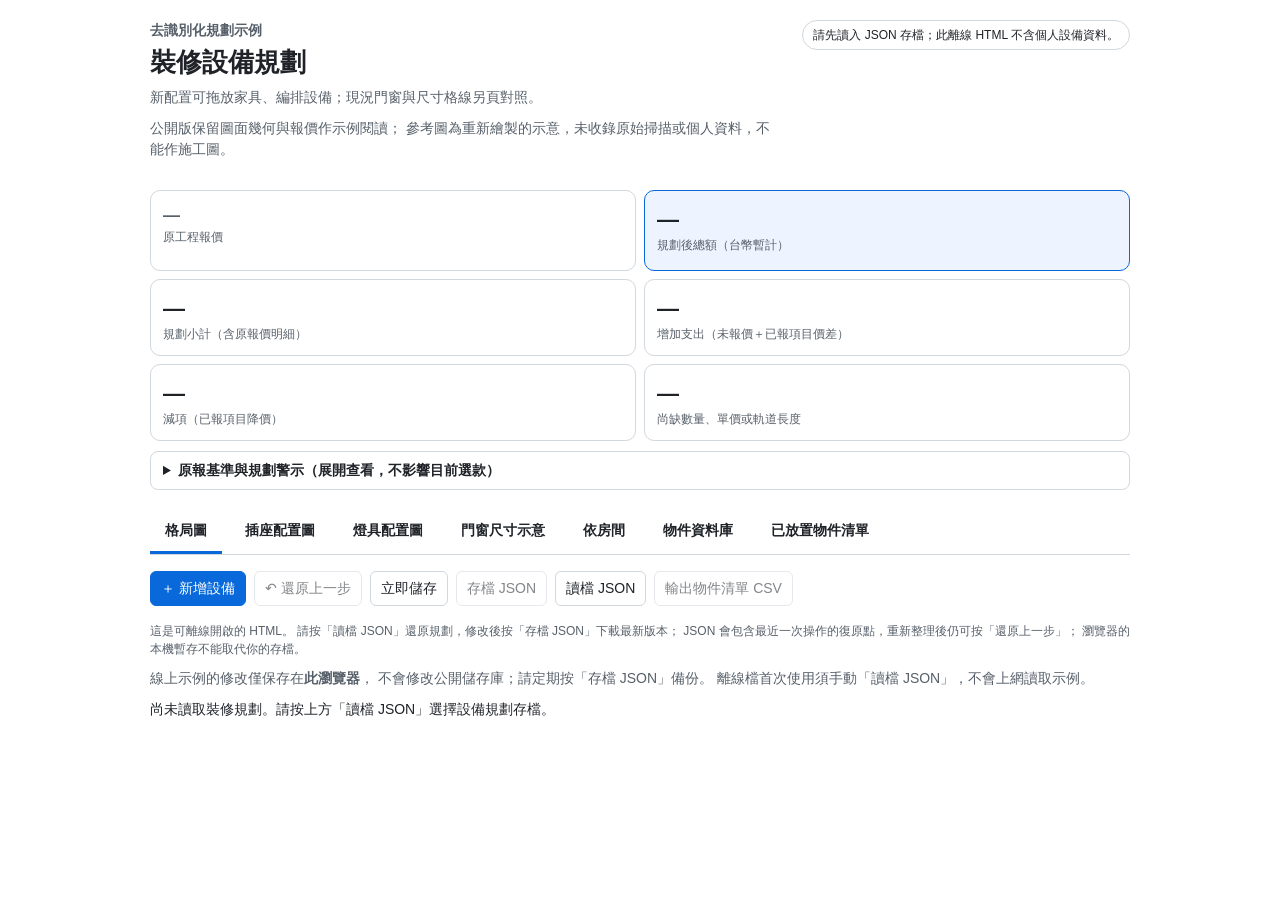
==== portable/裝修設備規劃.html @ b7a585df "Add read-only deidentified outlet and lighting sheets Co-authored-by: Copilot App <223556219+Copilot" ====
<!doctype html>
<html lang="zh-Hant">
<head>
    <meta charset="utf-8">
    <meta name="viewport" content="width=device-width, initial-scale=1">
    <title>裝修設備規劃</title>
    <style>
:root {
    font-family: var(--font-sans, -apple-system, BlinkMacSystemFont, "Segoe UI", sans-serif);
    color: var(--text-color-default, #1f2328);
    background: var(--background-color-default, #fff);
}

* { box-sizing: border-box; }
body { margin: 0; font-size: var(--text-body-medium, 14px); line-height: 1.5; }
button, input, select, textarea { font: inherit; }
button { cursor: pointer; }
button:focus-visible, input:focus-visible, select:focus-visible, textarea:focus-visible, summary:focus-visible {
    outline: 2px solid var(--color-focus-outline, #0969da);
    outline-offset: 2px;
}
.layout { max-width: 1020px; margin: 0 auto; padding: 20px; }
.masthead { display: flex; gap: 20px; align-items: flex-start; justify-content: space-between; }
h1 { font-size: var(--text-title-large, 26px); line-height: 1.25; margin: 0 0 8px; }
h2 { font-size: 18px; margin: 0; }
h3 { font-size: 15px; margin: 0; }
p { margin: 6px 0 10px; }
.eyebrow { font-weight: 600; color: var(--text-color-muted, #57606a); margin: 0 0 5px; }
.muted { color: var(--text-color-muted, #57606a); }
#save-status {
    border: 1px solid var(--border-color-default, #d0d7de);
    border-radius: 999px;
    padding: 5px 10px;
    white-space: nowrap;
    font-size: 12px;
}
#save-status[data-kind="error"] { color: var(--true-color-red, #cf222e); border-color: currentColor; }
#save-status[data-kind="saved"] { color: var(--true-color-blue, #0969da); }
.budget {
    display: grid;
    grid-template-columns: repeat(2, minmax(0, 1fr));
    gap: 8px;
    margin: 20px 0 6px;
}
.budget > div, .room, .device-group, .plan {
    border: 1px solid var(--border-color-default, #d0d7de);
    border-radius: 10px;
    background: var(--background-color-default, #fff);
}
.budget > div { padding: 12px; }
.budget strong { display: block; font-size: 22px; font-variant-numeric: tabular-nums; }
.budget span { display: block; color: var(--text-color-muted, #57606a); font-size: 12px; }
.budget .quote-baseline strong {
    color: var(--text-color-muted, #57606a);
    font-size: clamp(14px, 4vw, 17px);
}
.budget .overall-total {
    border-color: var(--true-color-blue, #0969da);
    background: var(--true-color-blue-muted, #eef4ff);
}
.budget .overall-total strong { font-size: clamp(16px, 5vw, 22px); }
.budget .overall-total small {
    display: block;
    color: var(--text-color-muted, #57606a);
    font-size: 11px;
    line-height: 1.4;
    margin-top: 4px;
    overflow-wrap: anywhere;
}
.quote-note { font-size: 12px; }
.quote-intro {
    margin: 10px 0 14px; padding: 8px 12px;
    border: 1px solid var(--border-color-default, #d0d7de);
    border-radius: 8px;
}
.quote-intro summary { cursor: pointer; font-weight: 600; }
.quote-intro[open] .quote-note { margin-top: 8px; }
.tabs { display: flex; flex-wrap: wrap; gap: 8px; border-bottom: 1px solid var(--border-color-default, #d0d7de); margin-top: 20px; }
.tabs button {
    background: transparent;
    color: inherit;
    border: 0;
    border-bottom: 3px solid transparent;
    padding: 10px 15px;
    font-weight: 600;
}
.tabs button[aria-selected="true"] { border-bottom-color: var(--true-color-blue, #0969da); }
.toolbar { display: flex; gap: 8px; flex-wrap: wrap; margin: 16px 0; }
.toolbar button, .toolbar a, .room button, .equipment button {
    border: 1px solid var(--border-color-default, #d0d7de);
    border-radius: 6px;
    padding: 6px 10px;
    color: var(--text-color-default, #1f2328);
    background: var(--background-color-default, #fff);
}
.toolbar a { display: inline-flex; align-items: center; text-decoration: none; }
.toolbar button:disabled { opacity: .55; cursor: not-allowed; }
.toolbar #undo-last:not(:disabled) {
    border-color: var(--true-color-blue, #0969da);
    color: var(--true-color-blue, #0969da);
}
.toolbar [hidden], #portable-note[hidden] { display: none; }
#portable-note { font-size: 12px; }
.toolbar .primary {
    background: var(--true-color-blue, #0969da);
    border-color: var(--true-color-blue, #0969da);
    color: var(--color-white, #fff);
}
.new-equipment {
    border: 1px solid var(--true-color-blue, #0969da);
    border-radius: 10px;
    background: var(--background-color-default, #fff);
    padding: 16px;
    margin: 10px 0 16px;
}
.new-equipment h2 { margin-bottom: 7px; }
.new-equipment .add-preview, .product-form-panel .add-preview {
    grid-column: 1 / -1;
    padding: 8px;
    border-radius: 6px;
    background: var(--background-color-muted, #f4f7fa);
    font-size: 12px;
}
.new-equipment .add-actions, .product-form-panel .add-actions {
    display: flex;
    gap: 8px;
    margin-top: 14px;
}
.new-equipment .add-actions button, .product-form-panel .add-actions button {
    padding: 7px 12px;
    border: 1px solid var(--border-color-default, #d0d7de);
    border-radius: 6px;
    background: var(--background-color-default, #fff);
    color: var(--text-color-default, #1f2328);
}
.new-equipment .add-actions .primary, .product-form-panel .add-actions .primary {
    border-color: var(--true-color-blue, #0969da);
    background: var(--true-color-blue, #0969da);
    color: var(--color-white, #fff);
}
.new-equipment [data-action="go-product-database"] {
    padding: 0;
    border: 0;
    background: transparent;
    color: var(--true-color-blue, #0969da);
    text-decoration: underline;
}
.product-database {
    border: 1px solid var(--border-color-default, #d0d7de);
    border-radius: 10px;
    padding: 16px;
}
.database-head {
    display: flex;
    flex-wrap: wrap;
    align-items: start;
    gap: 8px;
    margin-bottom: 16px;
}
.database-head > div { flex: 1 1 350px; }
.product-database button {
    border: 1px solid var(--border-color-default, #d0d7de);
    border-radius: 6px;
    padding: 7px 10px;
    background: var(--background-color-default, #fff);
    color: var(--text-color-default, #1f2328);
}
.product-database button[disabled] { cursor: not-allowed; opacity: .55; }
.product-form-panel {
    border: 1px solid var(--true-color-blue, #0969da);
    border-radius: 8px;
    padding: 12px;
    margin: 12px 0;
}
.product-form-panel h3 { margin-bottom: 6px; }
.product-group { border-top: 1px solid var(--border-color-default, #d0d7de); margin-top: 16px; padding-top: 10px; }
.product-group h3 { margin-bottom: 8px; }
.product-card {
    display: grid;
    grid-template-columns: minmax(180px, 1fr) minmax(145px, auto) auto auto;
    align-items: center;
    gap: 8px;
    padding: 10px 0;
    border-top: 1px solid var(--border-color-default, #d0d7de);
}
.product-description { min-width: 0; overflow-wrap: anywhere; }
.product-description small { display: block; color: var(--text-color-muted, #57606a); }
.product-price { font-size: 12px; font-variant-numeric: tabular-nums; }
.product-card .delete-confirmation { grid-column: 1 / -1; }
.item-product-selection {
    padding: 9px;
    margin: 8px 0 12px;
    border: 1px solid var(--border-color-default, #d0d7de);
    border-radius: 7px;
    background: var(--background-color-muted, #f4f7fa);
}
.item-product-selection label { display: flex; flex-direction: column; gap: 4px; }
.item-product-selection select {
    width: 100%;
    padding: 7px;
    border: 1px solid var(--border-color-default, #d0d7de);
    border-radius: 6px;
    color: var(--text-color-default, #1f2328);
    background: var(--background-color-default, #fff);
}
.item-product-selection small { display: block; margin-top: 6px; }
.room, .device-group { margin: 14px 0; padding: 14px; }
.room-height-field {
    display: flex;
    flex-direction: column;
    gap: 4px;
    max-width: 280px;
    margin: 10px 0;
    color: var(--text-color-muted, #57606a);
    font-size: 12px;
}
.room-height-field input {
    padding: 7px 8px;
    border: 1px solid var(--border-color-default, #d0d7de);
    border-radius: 6px;
    background: var(--background-color-default, #fff);
    color: var(--text-color-default, #1f2328);
}
.room-head, .group-head { display: flex; flex-wrap: wrap; align-items: center; justify-content: space-between; gap: 8px; }
.grouped-device-group {
    border: 1px solid var(--border-color-default, #d0d7de);
    border-radius: 8px;
}
.grouped-device-group > summary { cursor: pointer; list-style: none; }
.grouped-device-group > summary::-webkit-details-marker { display: none; }
.grouped-device-group > summary::before {
    content: "▸";
    color: var(--text-color-muted, #57606a);
}
.grouped-device-group[open] > summary::before { content: "▾"; }
.device-group-title { flex: 1; font-size: 16px; }
.grouped-device-group > p { font-size: 12px; line-height: 1.6; }
.room-actions { display: flex; gap: 6px; flex-wrap: wrap; align-items: center; }
.room-count { font-size: 12px; color: var(--text-color-muted, #57606a); }
.room-nav { display: flex; gap: 6px; overflow-x: auto; padding-bottom: 7px; }
.room-nav a {
    border: 1px solid var(--border-color-default, #d0d7de);
    border-radius: 999px;
    color: inherit;
    text-decoration: none;
    white-space: nowrap;
    padding: 5px 10px;
}
.room-nav a:hover { text-decoration: underline; }
.equipment {
    border-top: 1px solid var(--border-color-default, #d0d7de);
}
.equipment:first-of-type { margin-top: 8px; }
.item-summary {
    display: flex;
    align-items: center;
    justify-content: space-between;
    gap: 8px;
    padding: 10px 0;
    cursor: pointer;
    list-style: none;
}
.item-summary::-webkit-details-marker { display: none; }
.item-summary::before { content: "▸"; color: var(--text-color-muted, #57606a); }
.equipment[open] .item-summary::before { content: "▾"; }
.item-summary > span:first-child { flex: 1; min-width: 0; }
.item-summary strong { font-size: 14px; }
.item-summary small { display: block; color: var(--text-color-muted, #57606a); }
.item-summary .quick-delete {
    flex: none;
    border: 1px solid var(--true-color-red, #cf222e);
    border-radius: 6px;
    padding: 4px 7px;
    background: var(--background-color-default, #fff);
    color: var(--true-color-red, #cf222e);
    font-size: 12px;
    cursor: pointer;
}
.item-summary .quick-delete[data-action="restore-switch"],
.item-summary .quick-delete.quoted-outlet-move {
    border-color: var(--true-color-blue, #0969da);
    color: var(--true-color-blue, #0969da);
}
.quoted-tag { flex: none; font-size: 11px; color: #7051a1; border: 1px solid #bba9d3; border-radius: 5px; padding: 3px 5px; }
.quote-provenance { cursor: help; }
[data-quote-provenance]:focus-visible { outline: 2px solid var(--color-focus-outline, #0969da); outline-offset: 3px; }
.quote-tooltip {
    position: fixed; z-index: 1000; max-width: min(420px, calc(100vw - 16px));
    padding: 10px 12px; border: 1px solid var(--border-color-default, #d0d7de);
    border-radius: 6px; box-shadow: 0 3px 12px #0003; white-space: pre-line;
    font-size: 13px; line-height: 1.6;
    background: var(--background-color-default, #fff); color: var(--text-color-default, #1f2328);
}
.quote-source-details { white-space: pre-line; font-size: 13px; line-height: 1.6; }
.item-amount {
    color: var(--text-color-muted, #57606a);
    font-size: 12px;
    white-space: nowrap;
    font-variant-numeric: tabular-nums;
}
.item-amount.light-assembly-amount { white-space: normal; text-align: right; max-width: 112px; }
.item-editor { padding: 5px 0 13px 15px; }
.fields { display: grid; gap: 9px; grid-template-columns: repeat(6, minmax(0, 1fr)); }
.fields label { display: flex; flex-direction: column; gap: 4px; min-width: 0; color: var(--text-color-muted, #57606a); font-size: 12px; }
.fields label.name { grid-column: span 3; }
.fields label.room-field { grid-column: span 3; }
.fields label.model { grid-column: span 6; }
.fields label.note { grid-column: span 6; }
.fields label.source { grid-column: span 6; }
.fields label.dimension { grid-column: span 3; }
.fields label.door-material, .fields label.door-kind { grid-column: span 3; }
.fields label.light-selection { grid-column: span 6; }
.fields label.switch-type { grid-column: span 3; }
.fields label.quantity, .fields label.unit { grid-column: span 1; }
.fields label.price, .fields label.currency-field { grid-column: span 2; }
.fields label.installation-price { grid-column: span 3; }
.fields label.spotlight-count { grid-column: span 2; }
.fields label.spotlight-price { grid-column: span 4; }
.fields label.light-spec-number { grid-column: span 2; }
.fields .downlight-breakdown { grid-column: span 6; }
.fields .light-spec-note {
    grid-column: 1 / -1;
    margin: 2px 0 6px;
    padding: 8px 10px;
    border-left: 3px solid #c99642;
    background: var(--background-color-muted, #f4f7fa);
    color: var(--text-color-default, #1f2328);
    font-size: 12px;
}
.fields input, .fields select, .fields textarea {
    width: 100%;
    padding: 7px 8px;
    color: var(--text-color-default, #1f2328);
    background: var(--background-color-default, #fff);
    border: 1px solid var(--border-color-default, #d0d7de);
    border-radius: 6px;
}
.fields textarea { resize: vertical; min-height: 43px; }
.fields label.installation-price input[readonly] {
    background: var(--background-color-muted, #f4f7fa);
    font-weight: 600;
}
.equipment-foot { display: flex; justify-content: flex-end; margin-top: 9px; }
.equipment-foot button { color: var(--text-color-default, #1f2328); }
.quoted-baseline { padding: 8px; border-radius: 6px; background: var(--background-color-muted, #f4f7fa); font-size: 12px; }
.delete-confirmation {
    display: flex;
    align-items: center;
    flex-wrap: wrap;
    gap: 8px;
    padding: 10px;
    margin: 5px 0 12px;
    border: 1px solid var(--true-color-red, #cf222e);
    border-radius: 7px;
    background: var(--true-color-red-muted, #fff4f2);
}
.delete-confirmation strong { margin-right: auto; }
.delete-confirmation button {
    border: 1px solid var(--border-color-default, #d0d7de);
    border-radius: 6px;
    padding: 5px 9px;
    background: var(--background-color-default, #fff);
    color: var(--text-color-default, #1f2328);
}
.delete-confirmation .confirm-danger {
    background: var(--true-color-red, #cf222e);
    border-color: var(--true-color-red, #cf222e);
    color: var(--color-white, #fff);
}
.delete-confirmation.outlet-move {
    border-color: var(--true-color-blue, #0969da);
    background: var(--background-color-muted, #f4f7fa);
}
.delete-confirmation.outlet-move label,
.delete-confirmation.outlet-move small { flex: 1 1 100%; }
.delete-confirmation.outlet-move select {
    display: block;
    width: 100%;
    max-width: 600px;
    margin-top: 5px;
    padding: 7px;
    border: 1px solid var(--border-color-default, #d0d7de);
    border-radius: 6px;
    background: var(--background-color-default, #fff);
    color: var(--text-color-default, #1f2328);
}
.delete-confirmation.outlet-move small { color: var(--text-color-muted, #57606a); }
.empty { padding: 12px 0; color: var(--text-color-muted, #57606a); }
.plan { padding: 12px; margin: 12px 0 18px; }
.plan summary { cursor: pointer; font-weight: 600; }
.reference-scroll { max-height: 520px; overflow: auto; border: 1px solid var(--border-color-default, #d0d7de); }
.reference-scroll .reference-svg { width: 750px; max-width: none; margin: 0; }
.plan p { font-size: 12px; }
.plan-overview, .plan-detail {
    border: 1px solid var(--border-color-default, #d0d7de);
    border-radius: 12px;
    padding: 14px;
}
.plan-disclaimer, .plan-footnote { font-size: 12px; color: var(--text-color-muted, #57606a); }
.plan-overlap-alert {
    border: 1px solid var(--true-color-red, #cf222e);
    border-radius: 7px;
    padding: 9px;
    color: var(--true-color-red, #cf222e);
    font-size: 12px;
}
.plan-display-actions { display: flex; justify-content: flex-end; flex-wrap: wrap; gap: 8px; }
.plan-display-actions button {
    border: 1px solid var(--border-color-default, #d0d7de);
    background: var(--background-color-default, #fff);
    color: var(--text-color-default, #1f2328);
    border-radius: 7px;
    padding: 7px 10px;
}
.plan-display-actions button[aria-pressed="true"],
.plan-detail-header button[aria-pressed="true"] {
    border-color: var(--true-color-blue, #0969da);
    color: var(--true-color-blue, #0969da);
}
.plan-visibility-controls { display: inline-flex; flex-wrap: wrap; gap: 6px; }
.plan-visibility-controls button { min-height: 38px; white-space: nowrap; }
.plan-visibility-controls button[aria-pressed="true"] {
    background: #e7edf3;
    border-color: #6d7e90;
    color: #30475e;
}
.lighting-controls { display: inline-flex; flex-wrap: wrap; gap: 6px; }
.lighting-plane-choice {
    display: inline-flex;
    align-items: center;
    gap: 6px;
    font-size: 12px;
}
.lighting-plane-choice select {
    width: auto;
    padding: 6px;
    border: 1px solid var(--border-color-default, #d0d7de);
    border-radius: 6px;
    background: var(--background-color-default, #fff);
    color: var(--text-color-default, #1f2328);
}
.room-plan-controls {
    display: flex;
    flex-wrap: wrap;
    gap: 6px;
    margin: 8px 0 12px;
}
.room-plan-controls button {
    min-height: 40px;
    padding: 8px 14px;
    font-weight: 600;
}
.lighting-controls button[aria-pressed="true"] {
    border-color: #ad771c;
    background: #ffedb7;
    color: #553b16;
}
.lighting-legend {
    border: 1px solid #c99642;
    background: #fff7df;
    color: #3f3528;
    border-radius: 8px;
    padding: 9px 12px;
    font-size: 12px;
    line-height: 1.55;
}
.lighting-legend-glow {
    display: inline-block;
    width: 13px;
    height: 13px;
    margin-right: 4px;
    vertical-align: -2px;
    border-radius: 50%;
    background: radial-gradient(circle, #fff5bc, #eebd3e);
}
.lighting-assessment {
    margin: 10px 0;
    padding: 10px 12px;
    border: 1px solid #c99642;
    border-radius: 8px;
    background: var(--background-color-default, #fff);
    font-size: 12px;
    line-height: 1.55;
}
.lighting-assessment h3 { margin: 0 0 6px; font-size: 14px; }
.lighting-assessment p { margin: 6px 0; }
.lighting-room {
    margin-top: 6px;
    padding: 6px;
    border-top: 1px solid var(--border-color-default, #d0d7de);
}
.lighting-room summary { cursor: pointer; font-weight: 600; }
.lighting-room ul { margin: 6px 0; padding-left: 22px; }
.lighting-room li { margin: 5px 0; }
.preview-circuit-key {
    display: inline-block;
    width: 18px;
    border-top: 2px dashed #26bcbf;
    vertical-align: middle;
    margin: 0 3px;
}
.preview-mapping {
    border: 1px solid #9bcbd1;
    border-radius: 8px;
    padding: 9px 12px;
    margin: 8px 0 14px;
    font-size: 12px;
}
.preview-mapping summary { cursor: pointer; font-weight: 600; }
.preview-mapping p { color: var(--text-color-muted, #57606a); }
.preview-mapping ul {
    max-height: 250px;
    overflow: auto;
    list-style: none;
    margin: 8px 0 2px;
    padding: 0;
}
.preview-mapping li {
    display: flex;
    gap: 8px;
    padding: 5px 4px;
    border-top: 1px solid var(--border-color-default, #d0d7de);
}
.preview-mapping li strong { min-width: 130px; }
.preview-mapping li.is-focused { background: #fff0bb; }
.overview-marker[data-preview-item-id] { cursor: pointer; }
.overview-marker[data-preview-item-id]:focus-visible {
    outline: 2px solid #e4ab36;
}
.overview-svg { display: block; width: min(100%, 600px); height: auto; margin: 12px auto; }
.plan-paper, .detail-paper { fill: #f7fafc; stroke: #d5dfe8; stroke-width: 2; }
.plan-source-schematic { opacity: .82; pointer-events: none; }
.reference-svg {
    display: block;
    width: min(100%, 500px);
    height: auto;
    margin: 14px auto;
}
.reference-schematic { pointer-events: none; }
.reference-bay { fill: #e9edf3; stroke: #8091a3; stroke-width: 4; }
.reference-zone { fill: #eff3f6; stroke: #76889c; stroke-width: 3; }
.reference-room-label { fill: #36506b; font-size: 18px; font-weight: 600; }
.reference-passage { fill: none; stroke: #fff; stroke-width: 9; }
.reference-partition { fill: none; stroke: #9873b1; stroke-width: 9; }
.reference-window path { fill: none; stroke: #2489a7; stroke-width: 7; }
.reference-window text, .survey-window text, .survey-door text {
    fill: #265a77;
    font-size: 16px;
    font-weight: 600;
    paint-order: stroke;
    stroke: #fff;
    stroke-width: 4;
}
.reference-door circle { fill: #fff; stroke: #946d5a; stroke-width: 3; }
.reference-door text { fill: #71503d; font-size: 13px; font-weight: 600; }
.with-source .plan-corridor, .with-source .detail-corridor { fill-opacity: .25; }
.overview-svg.with-source .zone-floor { fill-opacity: .2; stroke-opacity: .9; }
.room-svg.with-source .detail-floor { fill-opacity: .2; stroke-opacity: .9; }
.plan-existing-bay {
    fill: #f0f2f5;
    stroke: #718395;
    stroke-width: 8;
    pointer-events: none;
}
.with-source .plan-existing-bay { fill-opacity: .2; }
.plan-corridor, .detail-corridor { fill: #eef2f7; }
.zone-grid, .plan-corridor-grid { opacity: .5; pointer-events: none; }
.corridor-label { fill: #62748a; font-size: 18px; font-weight: 600; pointer-events: none; }
.plan-zone { cursor: pointer; --room-fill: #eaf3fa; }
.plan-zone.tone-bath { --room-fill: #dcf2ed; }
.plan-zone.tone-sleep { --room-fill: #f2e9f6; }
.plan-zone.tone-living { --room-fill: #fff0dc; }
.plan-zone.tone-entry { --room-fill: #f9e6dd; }
.plan-zone.tone-utility { --room-fill: #e9f2dd; }
.plan-zone.tone-work { --room-fill: #e7ecfa; }
.plan-zone.tone-balcony { --room-fill: #e3f4fa; }
.plan-zone.tone-corridor { --room-fill: #eef2f7; }
.plan-zone.tone-exterior { --room-fill: #e8f2f3; }
.plan-zone > .zone-floor {
    fill: var(--room-fill);
    stroke: #46566b;
    stroke-width: 9;
    stroke-linejoin: round;
}
.plan-zone:hover > .zone-floor,
.plan-zone:focus-visible > .zone-floor {
    stroke: #0969da;
    stroke-width: 11;
}
.plan-zone.tone-exterior > .zone-floor,
.plan-zone.tone-exterior:hover > .zone-floor,
.plan-zone.tone-exterior:focus-visible > .zone-floor { stroke: none; }
.plan-zone.tone-corridor > .zone-floor { stroke: none; }
.plan-zone.tone-corridor:hover > .zone-floor,
.plan-zone.tone-corridor:focus-visible > .zone-floor {
    stroke: #0969da;
    stroke-width: 3;
}
.plan-zone > .zone-floor.entry-opening-floor,
.plan-zone:hover > .zone-floor.entry-opening-floor,
.plan-zone:focus-visible > .zone-floor.entry-opening-floor,
.room-svg > .detail-floor.entry-opening-floor { stroke: none; }
.plan-zone > .entry-living-wall,
.room-svg > .entry-living-wall {
    fill: none;
    stroke: #46566b;
    stroke-width: 9;
    stroke-linejoin: round;
    pointer-events: none;
}
.room-svg > .entry-living-wall { stroke: #45566b; }
.plan-zone:hover > .entry-living-wall,
.plan-zone:focus-visible > .entry-living-wall {
    stroke: #0969da;
    stroke-width: 11;
}
.plan-passage { cursor: pointer; }
.plan-passage .passage-hitbox { fill: transparent; stroke: none; }
.plan-passage text, .detail-passage text {
    fill: #4e6571;
    font-size: 16px;
    font-weight: 700;
    paint-order: stroke;
    stroke: #f7fafc;
    stroke-width: 3;
    pointer-events: none;
}
.plan-passage:hover text, .plan-passage:focus-visible text { fill: #0969da; }
.detail-passage text { font-size: 13px; }
.partition-walls { cursor: pointer; }
.partition-walls .partition-wall-core,
.partition-walls .partition-wall-inner { fill: none; pointer-events: none; }
.partition-walls .partition-wall-hit {
    fill: none;
    stroke: transparent;
    stroke-width: 20;
    pointer-events: stroke;
}
.partition-walls.material-double-double .partition-wall-core {
    stroke: #7452a4;
    stroke-width: 5;
}
.partition-walls.material-double-double .partition-wall-inner {
    stroke: #a688c6;
    stroke-width: 3;
}
.partition-walls.material-double-single .partition-wall-core {
    stroke: #367e96;
    stroke-width: 4.5;
}
.partition-walls.material-double-single .partition-wall-inner,
.partition-walls.material-single-single .partition-wall-inner { stroke: none; }
.partition-walls.material-single-single .partition-wall-core {
    stroke: #b27932;
    stroke-width: 3.5;
}
.partition-walls:hover .partition-wall-core,
.partition-walls:focus-visible .partition-wall-core {
    stroke: #0969da;
    stroke-width: 7;
}
.exterior-platform { pointer-events: none; }
.exterior-platform .platform-outline {
    fill: none;
    stroke: #607d89;
    stroke-width: 5;
    stroke-linejoin: round;
}
.exterior-platform .platform-bars { fill: none; stroke: #97b2bc; stroke-width: 2.5; }
.exterior-platform .platform-adjacent {
    fill: #496a76;
    font-size: 16px;
    font-weight: 600;
}
.plan-zone.tone-exterior:hover .platform-outline,
.plan-zone.tone-exterior:focus-visible .platform-outline {
    stroke: #0969da;
    stroke-width: 7;
}
.plan-zone-label { fill: #25334a; font-size: 20px; font-weight: 700; pointer-events: none;
    paint-order: stroke; stroke: #fff; stroke-width: 3; }
.plan-zone-area { fill: #475569; font-size: 16px; pointer-events: none; }
.lighting-preview, .lighting-preview * { pointer-events: none; }
.lighting-preview-dark { fill: #101c31; fill-opacity: .76; }
.lighting-preview-glow { stroke: none; }
.preview-circuits, .preview-circuits * { pointer-events: none; }
.preview-circuit path {
    fill: none;
    stroke: #2bbac4;
    stroke-width: 2.5;
    stroke-dasharray: 7 5;
    stroke-opacity: .85;
    stroke-linecap: round;
}
.preview-circuit circle {
    fill: #61e0df;
    stroke: #152e39;
    stroke-width: 1.1;
}
.preview-circuits.has-focus .preview-circuit:not(.is-focused) { opacity: .18; }
.preview-circuit.is-focused path {
    stroke: #ffefab;
    stroke-width: 3.5;
    stroke-opacity: 1;
}
.preview-circuit.is-focused circle { fill: #ffe492; }
.overview-marker rect { fill: #0969da; stroke: #fff; stroke-width: 1.5; }
.overview-marker.square-label .square-label-plate,
.room-marker.square-label .square-label-plate {
    fill: #456781;
    stroke: #fff;
    stroke-width: 1.8;
}
.overview-marker.square-label.category-switches .square-label-plate,
.room-marker.square-label.category-switches .square-label-plate { fill: #625987; }
.overview-marker.square-label.environment-outdoor .square-label-plate,
.room-marker.square-label.environment-outdoor .square-label-plate { fill: #2c7b83; }
.overview-marker.square-label.category-outlets .square-label-plate,
.room-marker.square-label.category-outlets .square-label-plate { fill: #366e9b; }
.overview-marker.square-label.dedicated-circuit .square-label-plate,
.room-marker.square-label.dedicated-circuit .square-label-plate { fill: #7753a3; }
.dedicated-circuit-links {
    fill: none;
    stroke: #7753a3;
    stroke-width: 2;
    stroke-dasharray: 4 4;
    pointer-events: none;
}
.overview-marker.square-label.category-lights .square-label-plate,
.room-marker.square-label.category-lights .square-label-plate { fill: #946024; }
.overview-marker.square-label .square-label-text,
.room-marker.square-label .square-label-text {
    fill: #fff;
    font-weight: 700;
    pointer-events: none;
}
.overview-marker.square-label .square-label-text { font-size: 11px; }
.room-marker.square-label .square-label-text.long { font-size: 12px; }
.room-marker.square-label .square-label-text.long.compact { font-size: 9px; }
.overview-marker.square-label .square-label-direction,
.room-marker.square-label .square-label-direction {
    stroke: #fff1bc;
    stroke-width: 1.4;
    stroke-linecap: round;
    pointer-events: none;
}
.overview-marker.square-label .square-track-extent,
.room-marker.square-label .square-track-extent {
    fill: none;
    stroke: #596779;
    stroke-width: 4;
    stroke-linecap: round;
    pointer-events: none;
}
.overview-marker.square-label.out-of-bounds .square-label-plate,
.room-marker.square-label.out-of-bounds .square-label-plate {
    stroke: #cf222e;
    stroke-width: 3;
}
.room-marker.square-label.selected .square-label-plate {
    fill: #b5521b;
    stroke-width: 2.5;
}
.overview-marker.pictogram.out-of-bounds .object-icon,
.overview-marker.furniture.out-of-bounds .object-icon {
    filter: drop-shadow(0 0 3px #cf222e);
}
.overview-marker .overview-orientation-mark,
.overview-marker .overview-lamp-notch {
    fill: none;
    stroke: #fff1bc;
    stroke-width: 1.5;
    stroke-linecap: round;
    pointer-events: none;
}
.overview-marker.switch rect { fill: #625987; }
.overview-marker.switch.outdoor rect { fill: #2c7b83; stroke: #e8fbf8; }
.overview-marker.outlet.general .socket-plate {
    fill: #366e9b;
    stroke: #f5fbff;
}
.overview-marker.outlet.out-of-bounds .socket-plate {
    stroke: #cf222e;
    stroke-width: 3;
}
.overview-marker.switch.out-of-bounds rect { stroke: #cf222e; stroke-width: 3; }
.overview-switch-label { fill: #fff; font-size: 15px; font-weight: 700; pointer-events: none; }
.overview-marker.fresh-air rect { fill: #297c85; }
.overview-marker.fresh-air .overview-bathroom-label { font-size: 10px; }
.overview-marker .overview-fan-ring {
    fill: none;
    stroke: #e6f9f9;
    stroke-width: 1;
    pointer-events: none;
}
.overview-marker .overview-fan-hub { fill: #e6f9f9; pointer-events: none; }
.overview-marker.rinse-kit rect { fill: #85652d; }
.overview-marker.towel-rail rect { fill: #825790; }
.overview-marker.grab-bar rect { fill: #86674b; }
.overview-marker.fresh-air.out-of-bounds rect,
.overview-marker.rinse-kit.out-of-bounds rect,
.overview-marker.towel-rail.out-of-bounds rect,
.overview-marker.grab-bar.out-of-bounds rect { stroke: #cf222e; stroke-width: 3; }
.overview-bathroom-label { fill: #fff; font-size: 15px; font-weight: 700; pointer-events: none; }
.overview-marker.towel-rail .overview-bathroom-label,
.overview-marker.grab-bar .overview-bathroom-label { font-size: 12px; }
.overview-marker.downlight .downlight-plate {
    fill: #946024;
    stroke: #fff;
    stroke-width: 2;
}
.overview-marker.downlight.out-of-bounds .downlight-plate { stroke: #cf222e; stroke-width: 3; }
.overview-downlight-label { fill: #fff; font-size: 14px; font-weight: 700; pointer-events: none; }
.overview-marker.ceiling-light .ceiling-light-plate {
    fill: #fff;
    stroke: #946024;
    stroke-width: 2.5;
}
.overview-marker.ceiling-light .ceiling-light-ring { fill: #946024; }
.overview-marker.ceiling-light.out-of-bounds .ceiling-light-plate { stroke: #cf222e; stroke-width: 3; }
.overview-ceiling-light-label { fill: #fff; font-size: 14px; font-weight: 700; pointer-events: none; }
.overview-marker.track-light .track-rail,
.room-marker.track-light .track-rail {
    fill: none;
    stroke: #373d47;
    stroke-width: 7;
    stroke-linecap: round;
}
.overview-marker.track-light .track-lamp,
.room-marker.track-light .track-lamp {
    fill: #252c37;
    stroke: #fff;
    stroke-width: 2;
}
.overview-marker.track-light .track-lamp-core,
.room-marker.track-light .track-lamp-core { fill: #ffe9aa; pointer-events: none; }
.overview-marker.track-light .track-hitbox,
.room-marker.track-light .track-hitbox {
    fill: none;
    stroke: transparent;
    stroke-width: 22;
    pointer-events: stroke;
}
.overview-marker.track-light .track-rail-start,
.room-marker.track-light .track-rail-start {
    fill: #ffe19a;
    stroke: #3e4655;
    stroke-width: 1;
    pointer-events: none;
}
.overview-marker.track-light.out-of-bounds .track-rail,
.room-marker.track-light.out-of-bounds .track-rail { stroke: #cf222e; }
.room-marker.track-light.selected .track-rail { stroke: #b5521b; }
.overview-heater-label { fill: #244f74; font-size: 9px; font-weight: 700; pointer-events: none; }
.overview-appliance-label {
    fill: #37495b;
    font-size: 13px;
    font-weight: 700;
    pointer-events: none;
    paint-order: stroke;
    stroke: #f8fcff;
    stroke-width: 2.5;
}
.overview-marker.television .overview-appliance-label { fill: #35445f; font-size: 16px; }
.overview-marker.air-conditioner rect { fill: #087e8b; }
.overview-marker .overview-ac-grille {
    fill: none;
    stroke: #d7f3f1;
    stroke-width: 1.3;
    pointer-events: none;
}
.plan-outdoor-ac, .detail-outdoor-ac { cursor: pointer; }
.detail-outdoor-ac { cursor: grab; touch-action: none; }
.detail-outdoor-ac:focus { outline: none; }
.detail-outdoor-ac:active { cursor: grabbing; }
.plan-outdoor-ac .outdoor-ac-housing,
.detail-outdoor-ac .outdoor-ac-housing {
    fill: #54677d;
    stroke: #fff;
    stroke-width: 2;
}
.plan-outdoor-ac .outdoor-ac-fan,
.detail-outdoor-ac .outdoor-ac-fan {
    fill: none;
    stroke: #d5e9ee;
    stroke-width: 1.5;
}
.plan-outdoor-ac .outdoor-ac-blades,
.detail-outdoor-ac .outdoor-ac-blades {
    fill: none;
    stroke: #d5e9ee;
    stroke-width: 1.5;
    pointer-events: none;
}
.plan-outdoor-ac .outdoor-ac-orientation-dot,
.detail-outdoor-ac .outdoor-ac-orientation-dot {
    fill: #ffe19a;
    stroke: #273b4c;
    stroke-width: 1;
    pointer-events: none;
}
.plan-outdoor-ac .outdoor-ac-label,
.detail-outdoor-ac .outdoor-ac-label {
    fill: #fff;
    font-size: 15px;
    font-weight: 700;
    pointer-events: none;
}
.detail-outdoor-ac .outdoor-ac-size-label {
    fill: #31495a;
    font-size: 12px;
    font-weight: 700;
    paint-order: stroke;
    stroke: #f7fafc;
    stroke-width: 3;
    pointer-events: none;
}
.plan-outdoor-ac:hover .outdoor-ac-housing,
.plan-outdoor-ac:focus-visible .outdoor-ac-housing,
.detail-outdoor-ac:hover .outdoor-ac-housing,
.detail-outdoor-ac:focus-visible .outdoor-ac-housing {
    stroke: #0969da;
    stroke-width: 3;
}
.detail-outdoor-ac.selected .outdoor-ac-housing { fill: #b5521b; }
.plan-outdoor-ac.access-warning .outdoor-ac-housing,
.detail-outdoor-ac.access-warning .outdoor-ac-housing {
    stroke: #d59b27;
    stroke-width: 3;
}
.plan-outdoor-ac.out-of-bounds .outdoor-ac-housing,
.detail-outdoor-ac.out-of-bounds .outdoor-ac-housing {
    stroke: #cf222e;
    stroke-width: 4;
}
.overview-marker.out-of-bounds > rect {
    stroke: #cf222e;
    stroke-width: 3;
}
.overview-marker .ac-direction { fill: none; stroke: #087e8b; stroke-width: 2; }
.device-dot { color: #0969da; font-size: 16px; vertical-align: middle; }
.plan-door-mark, .detail-door {
    --door-ink: #657586;
    --door-weight: 3.5;
    --door-dash: none;
    --door-edge-weight: 5;
}
.material-solid-wood {
    --door-ink: #82472d;
    --door-weight: 6;
    --door-sample-width: 5px;
}
.material-wood-fiber {
    --door-ink: #bc7b2e;
    --door-weight: 4;
    --door-sample-width: 3px;
}
.material-bathroom {
    --door-ink: #246f91;
    --door-weight: 4.5;
    --door-sample-width: 3.5px;
}
.material-wood-slide {
    --door-ink: #7050a2;
    --door-weight: 5;
    --door-sample-width: 4px;
}
.material-shower-glass {
    --door-ink: #3d98a6;
    --door-weight: 3;
    --door-edge-weight: 6;
    --door-sample-width: 2px;
}
.material-custom {
    --door-ink: #657383;
    --door-weight: 5;
    --door-dash: 8 5;
    --door-sample-width: 4px;
}
.material-unquoted {
    --door-ink: #89949e;
    --door-weight: 3;
    --door-dash: 4 4;
    --door-sample-width: 2px;
}
.plan-door-mark { cursor: pointer; }
.plan-door-mark .door-hitbox { fill: transparent; stroke: none; }
.plan-door-mark .door-overview-label {
    fill: var(--door-ink);
    font-size: 18px;
    font-weight: 700;
    paint-order: stroke;
    stroke: #f7fafc;
    stroke-width: 3;
    stroke-linejoin: round;
    pointer-events: none;
}
.plan-door-mark:hover .door-overview-label,
.plan-door-mark:focus-visible .door-overview-label { fill: #0969da; }
.plan-window-mark { cursor: pointer; }
.plan-window-mark:hover .window-glass, .plan-window-mark:focus-visible .window-glass {
    stroke: #2984aa;
}
.door-legend { font-size: 12px; color: var(--text-color-muted, #57606a); }
.outlet-key {
    display: inline-block;
    background: #366e9b;
    color: #fff;
    border-radius: 3px;
    font-size: 11px;
    font-weight: 700;
    line-height: 16px;
    min-width: 17px;
    text-align: center;
    margin: 0 3px;
}
.circuit-key {
    display: inline-block;
    min-width: 17px;
    line-height: 16px;
    margin: 0 3px;
    border-radius: 3px;
    background: #7753a3;
    color: #fff;
    font-size: 11px;
    font-weight: 700;
    text-align: center;
}
.socket-plan-summary {
    border: 1px solid var(--border-color-default, #d0d7de);
    border-radius: 7px;
    font-size: 12px;
    padding: 9px 12px;
    margin: 9px 0;
}
.socket-plan-summary summary { cursor: pointer; font-weight: 600; }
.socket-room-counts {
    display: flex;
    flex-wrap: wrap;
    gap: 5px 12px;
    padding: 9px 0 3px;
}
.socket-room-counts span { white-space: nowrap; }
.window-key {
    display: inline-block;
    width: 17px;
    border-top: 3px solid #98c4d4;
    vertical-align: middle;
    margin: 0 3px;
}
.wet-dry-key {
    display: inline-block;
    width: 17px;
    border-top: 3px dashed #32829a;
    vertical-align: middle;
    margin: 0 3px;
}
.door-key {
    color: #82472d;
    font-weight: 700;
    margin: 0 3px;
}
.door-key.slide { color: #7050a2; }
.door-key.glass { color: #3d98a6; }
.door-key.passage { color: #4e6571; }
.switch-key {
    display: inline-block;
    color: #fff;
    background: #625987;
    border-radius: 2px;
    font-weight: 700;
    line-height: 1.2;
    padding: 0 2px;
    margin: 0 3px;
}
.switch-key.outdoor { background: #2c7b83; }
.bathroom-key {
    display: inline-block;
    color: #fff;
    border-radius: 3px;
    font-weight: 700;
    line-height: 1.3;
    padding: 0 2px;
    margin: 0 3px;
}
.bathroom-key.fresh-air { background: #297c85; }
.bathroom-key.rinse-kit { background: #85652d; }
.bathroom-key.towel-rail { background: #825790; }
.bathroom-key.grab-bar { background: #86674b; }
.downlight-key {
    display: inline-block;
    color: #fff;
    background: #946024;
    border-radius: 50%;
    font-weight: 700;
    line-height: 1.4;
    text-align: center;
    width: 19px;
    height: 19px;
    margin: 0 3px;
}
.ceiling-light-key {
    display: inline-block;
    color: #946024;
    background: #fff;
    border: 2px solid #946024;
    border-radius: 50%;
    font-weight: 700;
    line-height: 15px;
    text-align: center;
    width: 21px;
    height: 21px;
    margin: 0 3px;
}
.outdoor-ac-key {
    display: inline-block;
    color: #fff;
    background: #54677d;
    border-radius: 3px;
    font-weight: 700;
    padding: 0 3px;
    margin: 0 3px;
}
.track-light-key {
    display: inline-block;
    width: 20px;
    border-top: 5px solid #373d47;
    vertical-align: middle;
    margin: 0 3px;
}
.partition-key {
    display: inline-block;
    width: 17px;
    border-top: 4px solid #7452a4;
    vertical-align: middle;
    margin: 0 3px;
}
.partition-key.material-double-single { border-color: #367e96; }
.partition-key.material-single-single { border-color: #b27932; }
.door-material-legend { display: flex; flex-wrap: wrap; gap: 5px 12px; font-size: 12px; }
.door-material-legend .material-sample { display: inline-flex; align-items: center; gap: 4px; white-space: nowrap; }
.door-material-legend .material-sample::before {
    content: "";
    display: inline-block;
    width: 18px;
    border-top: var(--door-sample-width, 3px) solid var(--door-ink);
}
.door-material-legend .material-sample.material-custom::before,
.door-material-legend .material-sample.material-unquoted::before {
    border-top-style: dashed;
}
.door-material-legend small { width: 100%; color: var(--text-color-muted, #57606a); }
.plan-detail-header, .plan-picker {
    display: flex;
    align-items: flex-end;
    justify-content: space-between;
    flex-wrap: wrap;
    gap: 10px;
    margin: 5px 0 12px;
}
.plan-room-navigation {
    display: flex;
    flex: 1 1 440px;
    align-items: end;
    flex-wrap: wrap;
    gap: 10px;
    padding: 12px;
    border: 1px solid var(--border-color-default, #d0d7de);
    border-radius: 8px;
    background: var(--background-color-muted, #f4f7fa);
}
.plan-detail .plan-room-navigation .back-to-overview {
    min-height: 42px;
    padding: 9px 14px;
    border-color: var(--true-color-blue, #0969da);
    background: var(--true-color-blue, #0969da);
    color: var(--color-white, #fff);
    font-weight: 700;
}
.plan-detail .plan-room-navigation .back-to-overview:hover { filter: brightness(.88); }
.plan-room-navigation .room-switcher {
    flex: 1 1 220px;
    font-weight: 600;
}
.plan-room-navigation .room-switcher strong {
    color: var(--text-color-default, #1f2328);
}
.plan-room-navigation select {
    min-height: 42px;
    font-weight: 600;
}
.plan-detail-header > [data-action="toggle-plan-source"] { align-self: center; }
.plan-detail h2 { margin: 14px 0 5px; }
.room-size-controls { display: grid; grid-template-columns: repeat(2, minmax(0, 1fr)); gap: 8px; margin: 10px 0; }
.room-size-controls label { display: flex; flex-direction: column; gap: 4px; font-size: 12px; color: var(--text-color-muted, #57606a); }
.room-size-controls input { width: 100%; padding: 7px 8px; color: var(--text-color-default, #1f2328); background: var(--background-color-default, #fff); border: 1px solid var(--border-color-default, #d0d7de); border-radius: 6px; }
.room-size-controls small { grid-column: 1 / -1; color: var(--text-color-muted, #57606a); }
.ac-outdoor-controls .outdoor-window-choice { grid-column: 1 / -1; }
.plan-detail-header label, .plan-picker label {
    display: flex;
    flex-direction: column;
    gap: 4px;
    flex: 1;
    min-width: 160px;
}
.plan-detail button, .outside-rooms button {
    border: 1px solid var(--border-color-default, #d0d7de);
    background: var(--background-color-default, #fff);
    color: var(--text-color-default, #1f2328);
    padding: 7px 10px;
    border-radius: 7px;
}
.plan-detail select {
    width: 100%;
    padding: 8px;
    border: 1px solid var(--border-color-default, #d0d7de);
    border-radius: 7px;
    background: var(--background-color-default, #fff);
    color: var(--text-color-default, #1f2328);
}
.room-svg {
    width: 100%;
    height: auto;
    display: block;
    margin: 10px 0;
    cursor: crosshair;
    touch-action: manipulation;
}
.platform-scroll { width: 100%; overflow-x: auto; }
.platform-scroll .room-svg { width: max(100%, 680px); }
.room-svg.drop-target .detail-floor { fill: #eaf8ed; stroke: #3c9b66; }
.detail-floor { fill: #e6f3ef; stroke: #45566b; stroke-width: 9; stroke-linejoin: round; }
.room-svg[data-room-canvas="corridor"] .detail-floor {
    fill: #eef2f7;
    stroke-width: 5;
}
.room-svg[data-room-canvas="ac-platform"] .detail-floor {
    fill: #e8f2f3;
    stroke: none;
}
.room-svg[data-room-canvas="ac-platform"].drop-target .detail-floor { fill: #eaf8ed; }
.detail-grid, .grid-line { pointer-events: none; }
.grid-line { fill: none; stroke: #9dafbd; stroke-width: 1.1; stroke-dasharray: 5 5; }
.wet-dry-divider { pointer-events: none; }
.wet-dry-divider path { fill: none; stroke: #32829a; stroke-width: 3;
    stroke-dasharray: 8 6; }
.overview-svg .wet-dry-divider path { stroke-width: 4; }
.detail-door { pointer-events: none; }
.door-opening { fill: none; stroke: #fff; stroke-width: 14; }
.door-swing, .door-slide, .glass-door-swing, .glass-door-slide {
    fill: none;
    stroke: var(--door-ink);
    stroke-width: var(--door-weight);
    stroke-dasharray: var(--door-dash);
}
.glass-door-edge {
    fill: none;
    stroke: var(--door-ink);
    stroke-width: var(--door-edge-weight);
    stroke-dasharray: var(--door-dash);
}
.door-width-dimension { pointer-events: none; }
.door-width-dimension path {
    fill: none;
    stroke: #9aaaba;
    stroke-width: 1.5;
    stroke-linecap: round;
    stroke-linejoin: round;
}
.door-width-dimension.unmeasured path { stroke-dasharray: 4 3; }
.door-width-dimension text {
    fill: #687d8d;
    font-size: 13px;
    font-weight: 600;
    paint-order: stroke;
    stroke: #f7fafc;
    stroke-width: 3;
}
.detail-window { pointer-events: none; }
.window-opening { fill: none; stroke: #fff; stroke-width: 12; }
.window-glass { fill: none; stroke: #91bacb; stroke-width: 5; stroke-linecap: round; }
.room-reference { fill: #456b77; font-size: 14px; pointer-events: none; }
.detail-dimensions, .window-width-dimension { pointer-events: none; }
.detail-dimensions path, .window-width-dimension path {
    fill: none;
    stroke: #9aafbd;
    stroke-width: 1.4;
}
.window-width-dimension path { stroke: #91b7c4; }
.detail-dimensions text, .window-width-dimension text {
    fill: #617b8a;
    font-size: 14px;
    font-weight: 600;
    paint-order: stroke;
    stroke: #f7fafc;
    stroke-width: 2.5;
}
.object-dimensions { pointer-events: none; }
.object-dimensions path {
    fill: none;
    stroke: #7b9cad;
    stroke-width: 1.6;
    stroke-linejoin: round;
    stroke-linecap: round;
}
.object-dimensions text {
    fill: #496d82;
    font-size: 14px;
    font-weight: 600;
    paint-order: stroke;
    stroke: #f7fafc;
    stroke-width: 3;
}
.plan-scale, .detail-scale { pointer-events: none; }
.plan-scale path, .detail-scale path { fill: none; stroke: #335776; stroke-width: 2; }
.plan-scale text, .detail-scale text { fill: #335776; font-size: 17px; font-weight: 700; }
.fixed-balcony-sink { pointer-events: none; }
.fixed-balcony-sink .sink-base { fill: #a8bdc1; stroke: #3d6972; stroke-width: 1.5; }
.fixed-balcony-sink .sink-bowl { fill: #f8fcfc; stroke: #438590; stroke-width: 1.5; }
.fixed-balcony-sink .sink-drain { fill: #438590; }
.fixed-balcony-sink text { fill: #234a53; font-size: 14px; font-weight: 700; }
.balcony-demolition { pointer-events: none; }
.balcony-demolition rect { fill: none; stroke: #b42318; stroke-width: 1.5; stroke-dasharray: 4 3; }
.balcony-demolition text {
    fill: #b42318; font-size: 8px; paint-order: stroke; stroke: #fff; stroke-width: 2px;
}
.conditional-floor-dryer rect { fill: #fff1e5; stroke: #b42318; stroke-width: 1.5; }
.conditional-floor-dryer circle, .conditional-floor-dryer path {
    fill: none; stroke: #b42318;
}
.conditional-outboard-basin > rect {
    fill: none; stroke: #b42318; stroke-width: 1.5; stroke-dasharray: 4 3;
}
.balcony-conditional .object-icon { stroke: #b42318; }
.room-marker { cursor: grab; touch-action: none; }
.room-marker:focus { outline: none; }
.room-marker:active { cursor: grabbing; }
.room-marker rect { fill: #0969da; stroke: #fff; stroke-width: 2; }
.room-marker .unsized-equipment { fill: #eef4fb; stroke: #547da6; stroke-width: 1.5; stroke-dasharray: 3 2; }
.room-marker.wall-heater .wall-heater-leader {
    fill: none;
    stroke: #547da6;
    stroke-width: 1.5;
    pointer-events: none;
}
.room-marker.wall-heater .wall-heater-label {
    fill: #244f74;
    font-size: 13px;
    paint-order: stroke;
    stroke: #f7fafc;
    stroke-width: 2;
}
.room-marker .unsized-mark { fill: #547da6; font-size: 13px; }
.room-marker.unsized > text:not(.unsized-mark) { fill: #244f74; }
.room-marker.air-conditioner rect { fill: #087e8b; }
.room-marker.switch .switch-plate { fill: #625987; stroke: #fff; stroke-width: 1.5; }
.room-marker.switch.outdoor .switch-plate {
    fill: #2c7b83;
    stroke: #e8fbf8;
}
.room-marker.outlet.general .socket-plate {
    fill: #366e9b;
    stroke: #fff;
    stroke-width: 1.5;
}
.room-marker.outlet.selected .socket-plate { stroke: #b5521b; stroke-width: 2.5; }
.room-marker.outlet.out-of-bounds .socket-plate,
.room-marker.outlet.selected.out-of-bounds .socket-plate {
    stroke: #cf222e;
    stroke-width: 3;
}
.overview-marker.outlet .socket-holes,
.room-marker.outlet .socket-holes,
.overview-marker.outlet .socket-orientation,
.room-marker.outlet .socket-orientation {
    fill: none;
    stroke: #f8fbff;
    stroke-width: 1.4;
    stroke-linecap: round;
    pointer-events: none;
}
.overview-marker.outlet .socket-ground,
.room-marker.outlet .socket-ground { fill: #f8fbff; pointer-events: none; }
.room-marker .switch-rocker,
.room-marker .rinse-kit-direction,
.room-marker .lamp-direction-notch,
.room-marker .equipment-direction-mark {
    fill: none;
    stroke: #fff0be;
    stroke-width: 1.7;
    stroke-linecap: round;
    pointer-events: none;
}
.room-marker.fresh-air .fresh-air-plate { fill: #297c85; stroke: #fff; stroke-width: 2; }
.room-marker.fresh-air .fresh-air-flow {
    fill: none;
    stroke: #fff;
    stroke-width: 1.6;
    stroke-linecap: round;
    stroke-linejoin: round;
    pointer-events: none;
}
.room-marker.fresh-air .fresh-air-label { font-size: 13px; }
.room-marker.fresh-air.selected .fresh-air-plate { fill: #b5521b; stroke-width: 2.5; }
.room-marker.fresh-air.out-of-bounds .fresh-air-plate { stroke: #cf222e; stroke-width: 3; }
.room-marker.rinse-kit .rinse-kit-plate { fill: #85652d; stroke: #fff; stroke-width: 2; }
.room-marker.rinse-kit .rinse-kit-label { font-size: 14px; }
.room-marker.rinse-kit.selected .rinse-kit-plate { fill: #b5521b; stroke-width: 2.5; }
.room-marker.rinse-kit.out-of-bounds .rinse-kit-plate { stroke: #cf222e; stroke-width: 3; }
.room-marker.towel-rail .towel-rail-plate { fill: #825790; stroke: #fff; stroke-width: 2; }
.room-marker.grab-bar .grab-bar-plate { fill: #86674b; stroke: #fff; stroke-width: 2; }
.room-marker .wall-accessory-bars {
    fill: none;
    stroke: #fff;
    stroke-width: 1;
    pointer-events: none;
}
.room-marker .wall-accessory-label { font-size: 12px; }
.room-marker.towel-rail .wall-accessory-label { font-size: 11px; }
.room-marker.towel-rail.selected .towel-rail-plate,
.room-marker.grab-bar.selected .grab-bar-plate { fill: #b5521b; stroke-width: 2.5; }
.room-marker.towel-rail.out-of-bounds .towel-rail-plate,
.room-marker.grab-bar.out-of-bounds .grab-bar-plate { stroke: #cf222e; stroke-width: 3; }
.room-marker.switch.selected .switch-plate { fill: #b5521b; stroke-width: 2.5; }
.room-marker.switch.out-of-bounds .switch-plate { stroke: #cf222e; stroke-width: 3; }
.room-marker.downlight .downlight-plate { fill: #946024; stroke: #fff; stroke-width: 2; }
.room-marker.downlight.selected .downlight-plate { fill: #b5521b; stroke-width: 2.5; }
.room-marker.downlight.out-of-bounds .downlight-plate { stroke: #cf222e; stroke-width: 3; }
.room-marker.downlight .downlight-label { font-size: 14px; }
.room-marker.ceiling-light .ceiling-light-plate { fill: #fff; stroke: #946024; stroke-width: 2.5; }
.room-marker.ceiling-light .ceiling-light-ring { fill: #946024; }
.room-marker.ceiling-light.selected .ceiling-light-ring { fill: #b5521b; }
.room-marker.ceiling-light.out-of-bounds .ceiling-light-plate { stroke: #cf222e; stroke-width: 3; }
.room-marker.ceiling-light .ceiling-light-label { font-size: 14px; }
.room-marker.selected rect:not([class^="icon-"]) {
    fill: #b5521b;
    stroke: #fff;
    stroke-width: 2.5;
}
.room-marker text { fill: #fff; font-size: 16px; font-weight: 700; pointer-events: none; }
.room-marker .ac-outlet { fill: none; stroke: #fff; stroke-width: 1.5; stroke-linecap: round; }
.room-marker .ac-direction { fill: none; stroke: #087e8b; stroke-width: 2; stroke-linecap: round; stroke-linejoin: round; }
.room-marker.selected .ac-direction { stroke: #b5521b; }
.room-marker.furniture { cursor: grab; touch-action: none; }
.room-marker.furniture:active { cursor: grabbing; }
.room-marker.out-of-bounds rect { stroke: #cf222e; stroke-width: 3; }
.room-marker rect.object-hitbox,
.room-marker.selected rect.object-hitbox,
.room-marker.out-of-bounds rect.object-hitbox {
    fill: transparent;
    stroke: none;
    pointer-events: all;
}
.room-marker.pictogram.selected .object-icon,
.room-marker.furniture.selected .object-icon {
    filter: drop-shadow(0 0 2px #b5521b);
}
.room-marker.pictogram.out-of-bounds .object-icon,
.room-marker.furniture.out-of-bounds .object-icon {
    filter: drop-shadow(0 0 3px #cf222e);
}
.room-marker:focus-visible .object-icon {
    filter: drop-shadow(0 0 3px var(--color-focus-outline, #0969da));
}
.room-marker:focus-visible .socket-plate,
.room-marker:focus-visible .switch-plate,
.room-marker:focus-visible .square-label-plate,
.room-marker:focus-visible .downlight-plate,
.room-marker:focus-visible .ceiling-light-plate,
.room-marker:focus-visible .fresh-air-plate,
.room-marker:focus-visible .unsized-equipment,
.room-marker:focus-visible .ac-body rect {
    stroke: var(--color-focus-outline, #0969da);
    stroke-width: 3;
}
.room-marker.furniture .furniture-decoration { fill: #fff3e1; stroke: #bd9162; stroke-width: 1; }
.room-marker.furniture .furniture-line { fill: none; stroke: #b68a58; stroke-width: 2; }
.room-marker.furniture .appliance-window { fill: #f8f6f2; stroke: #a97543; stroke-width: 1.5; }
.room-marker.furniture .appliance-controls { fill: none; stroke: #a97543; stroke-width: 1.5; }
.room-marker.furniture .fridge-door-line { fill: none; stroke: #60717c; stroke-width: 1.5; }
.room-marker.furniture .television-screen { fill: #1d293c; stroke: #a7b6ca; stroke-width: 1; }
.room-marker.furniture .furniture-label { fill: #563d27; font-size: 16px; }
.room-marker.furniture.refrigerator .furniture-label,
.room-marker.furniture.television .furniture-label { fill: #35445f; }
.room-marker .appliance-corner-label,
.room-marker .object-inline-label {
    fill: #234453;
    font-size: 13px;
    font-weight: 700;
    pointer-events: none;
    paint-order: stroke;
    stroke: #f8fcff;
    stroke-width: 2.5;
}
.room-marker .object-inline-label { font-size: 15px; }
.object-icon { pointer-events: none; }
.diagram-point { pointer-events: none; }
.diagram-point .icon-diagram { stroke: #fff; stroke-width: .6; }
.diagram-general .icon-diagram { fill: #b52e32; }
.diagram-dedicated .icon-diagram { fill: #20252d; }
.diagram-weak .icon-diagram { fill: #177748; }
.diagram-point .diagram-point-label { fill: #fff; font-weight: 600; stroke: none; }
.diagram-point .diagram-warning-ring { fill: none; stroke: #bf7800; stroke-width: 1; stroke-dasharray: 2 1; }
.ac-planning-warning { font-size: 14px; line-height: 1.6; }
.ac-planning-warning strong { display: block; font-size: 15px; }
.warning-details {
    margin: 8px 0; padding: 8px 12px;
    border: 1px solid var(--border-color-default, #d0d7de); border-radius: 6px;
}
.warning-details > summary { cursor: pointer; font-size: 13px; line-height: 1.5; color: var(--true-color-red, #cf222e); }
.warning-details > summary:focus-visible { outline: 2px solid var(--color-focus-outline, #0969da); outline-offset: 3px; }
.ac-warning-heading { margin: 12px 0 4px; font-size: 15px; }
.urgent-cues { margin: 8px 0; padding-left: 22px; color: var(--true-color-red, #cf222e); font-size: 13px; line-height: 1.5; }
.fixture-overlap { outline: 2px dashed var(--true-color-red, #cf222e); outline-offset: 3px; }
.outlet-diagram-legend { padding: 10px; border: 1px solid #a7b8c4; }
.diagram-key { padding: 2px 5px; color: white; border-radius: 3px; white-space: nowrap; }
.diagram-key.general { background: #b52e32; }
.diagram-key.dedicated { background: #20252d; }
.diagram-key.weak { background: #177748; }
.kitchen-icon .kitchen-outline, .kitchen-reference .kitchen-reference-top {
    fill: #edf2ef; stroke: #546d6e; stroke-width: 1;
}
.kitchen-icon .kitchen-base, .kitchen-reference .kitchen-reference-front {
    fill: #e6d7bd; stroke: #876d49; stroke-width: 1;
}
.kitchen-icon .kitchen-under { fill: none; stroke-dasharray: 3 2; }
.kitchen-overhead { fill: #d6dfe7; stroke: #526e87; stroke-width: 1; }
.kitchen-ring { fill: none; stroke: #435968; stroke-width: 1; }
.kitchen-water { fill: #c5e0e8; stroke: #688f9e; stroke-width: 1; }
.kitchen-icon .kitchen-label {
    fill: #263c45; stroke: none; font-weight: 600;
}
.kitchen-reference { margin-block: 12px; padding: 12px; border: 1px solid #b5c1c8; }
.kitchen-reference svg { display: block; width: 100%; min-width: 760px; margin: auto; background: #fafcfb; }
.kitchen-reference svg[data-kitchen-view="elevations"] { min-width: 860px; }
.kitchen-reference svg text { font-size: 14px; text-anchor: middle; fill: #263c45; }
.kitchen-reference svg .view-heading { font-size: 17px; font-weight: 700; }
.kitchen-reference figure { margin: 16px 0; min-width: 0; }
.kitchen-reference figcaption { font-weight: 700; margin-bottom: 6px; }
.kitchen-projection-scroll { overflow-x: auto; border: 1px solid #b5c1c8; border-radius: 6px; }
.kitchen-projection-scroll:focus-visible, .kitchen-reference > summary:focus-visible { outline: 2px solid var(--color-focus-outline, #0969da); outline-offset: 3px; }
.kitchen-reference > summary { cursor: pointer; }
.kitchen-reference-side { fill: #cdbb9f; stroke: #876d49; }
.kitchen-appliance { fill: #e3e9ee; stroke: #526e87; }
.kitchen-ih-surface { fill: #d2e9e5; stroke: #42685e; }
.kitchen-gas-surface { fill: #f5dfc2; stroke: #a47b44; }
.kitchen-reference .kitchen-layer-under { stroke-dasharray: 6 4; fill-opacity: .5; }
.kitchen-reference .kitchen-layer-above { stroke-dasharray: 2 3; fill-opacity: .5; }
.kitchen-dimension { fill: none; stroke: #526e87; stroke-width: 1; }
.kitchen-adjustable-fill { stroke: #92764d; stroke-width: .7; }
.kitchen-concept-seam { stroke-dasharray: 4 3; }
.kitchen-flex-intent { pointer-events: none; }
.kitchen-flex-intent:focus-visible { outline: 2px solid #0969da; }
.kitchen-fill-label { font-size: 8px; fill: #70532e; stroke: none; }
.unknown-depth-tub rect { fill: #edf5f8; stroke: #93631d; stroke-dasharray: 4 3; }
.unknown-depth-tub text { font-size: 7px; fill: #70501e; stroke: none; }
.kitchen-reference p { font-size: 13px; line-height: 1.6; }
.balcony-reference {
    margin: 12px 0; padding: 12px; border: 1px solid #b5c1c8;
    font-size: 14px; line-height: 1.6;
}
.balcony-reference p { font-size: 14px; }
.balcony-reference figcaption { font-size: 15px; }
.balcony-safety-cue { color: var(--true-color-red, #cf222e); font-weight: 600; }
.balcony-reference-scroll {
    overflow-x: auto; border: 1px solid #b5c1c8; border-radius: 6px;
}
.balcony-reference-scroll:focus-visible, .balcony-safety-details summary:focus-visible {
    outline: 2px solid var(--color-focus-outline, #0969da); outline-offset: 3px;
}
.balcony-reference-svg {
    display: block; width: 100%; min-width: 650px; background: #fafcfb;
}
.balcony-reference-svg text { font-size: 22px; fill: #273b43; font-weight: 700; }
.balcony-reference-svg .balcony-reference-annotation { font-size: 17px; font-weight: 600; }
.balcony-reference-floor { fill: #f1f5f7; stroke: #637d89; stroke-width: 3; }
.balcony-reference-old-sink {
    fill: none; stroke: #b42318; stroke-width: 3; stroke-dasharray: 8 5;
}
.balcony-reference-dryer { fill: #ffe2ce; stroke: #b42318; stroke-width: 3; }
.balcony-reference-washer { fill: #dceef5; stroke: #467889; stroke-width: 3; }
.balcony-reference-platform { fill: #eceef0; stroke: #78838a; stroke-width: 2; stroke-dasharray: 8 5; }
.balcony-reference-basin { fill: #c9e9ef; stroke: #b42318; stroke-width: 3; }
.balcony-reference-slider { fill: none; stroke: #7c878e; stroke-width: 5; }
.balcony-reference-direction { fill: none; stroke: #b42318; stroke-width: 3; }
.balcony-safety-details { margin-top: 8px; }
.balcony-safety-details summary { cursor: pointer; font-weight: 600; }
.kitchen-unconfirmed-flue { fill: none; stroke: #a47722; stroke-dasharray: 3 2; }
.object-icon .icon-sheet,
.object-icon .icon-appliance,
.object-icon .icon-porcelain {
    fill: #eef5f7;
    stroke: #6b8290;
    stroke-width: 1.5;
}
.object-icon .icon-tank,
.object-icon .icon-toilet-shell,
.object-icon .icon-urinal-shell {
    fill: #f6fafb;
    stroke: #688594;
    stroke-width: 1.6;
}
.object-icon .icon-tank { fill: #dce8ed; }
.object-icon .icon-toilet-seat {
    fill: #fff;
    stroke: #7996a4;
    stroke-width: 1.2;
}
.object-icon .icon-toilet-water,
.object-icon .icon-urinal-recess {
    fill: #bce1e9;
    stroke: #69a8b7;
    stroke-width: 1.1;
}
.object-icon .icon-urinal-mount { fill: #d8e4e9; stroke: #688594; stroke-width: 1.3; }
.object-icon .icon-flush-button { fill: #718e9d; stroke: #f6fafb; stroke-width: 1; }
.object-icon .icon-sheet { fill: #e4eff4; }
.object-icon .icon-appliance { fill: #e1e9ec; }
.object-icon .icon-wood,
.object-icon .icon-cabinet { fill: #bd986f; stroke: #8f6745; stroke-width: 1.4; }
.object-icon .icon-cabinet { fill: #e1d0b4; }
.object-icon .icon-drawer { fill: #f4e6cd; stroke: #947959; stroke-width: 1; }
.object-icon .icon-blanket { fill: #7fadc0; stroke: #59879a; stroke-width: 1.2; }
.object-icon .icon-pillow,
.object-icon .icon-plate { fill: #f8fbfa; stroke: #8da4ad; stroke-width: 1; }
.object-icon .icon-cushion { fill: #dfab85; stroke: #a66d4c; stroke-width: 1.3; }
.object-icon .icon-basin,
.object-icon .icon-glass { fill: #b9dbe5; stroke: #5e9baa; stroke-width: 1.2; }
.object-icon .icon-drum { fill: #bbc8d0; stroke: #748897; stroke-width: 2; }
.object-icon .icon-screen { fill: #26394e; stroke: #a6b9c5; stroke-width: 1.3; }
.object-icon .icon-seam,
.object-icon path.icon-hardware,
.object-icon path.icon-water,
.object-icon path.icon-fan {
    fill: none;
    stroke: #5c7581;
    stroke-width: 1.5;
    stroke-linecap: round;
}
.object-icon path.icon-water { stroke: #458fbd; }
.object-icon circle.icon-water { fill: #458fbd; }
.object-icon circle.icon-hardware { fill: #657c88; stroke: none; }
.room-marker.air-conditioner .ac-grille {
    fill: none;
    stroke: #d9f5f4;
    stroke-width: 1.1;
    pointer-events: none;
}
.room-marker.fresh-air .fresh-air-fan { fill: none; stroke: #d6edec; stroke-width: 1.1; }
.room-marker.fresh-air .fresh-air-blades {
    fill: none;
    stroke: #fff;
    stroke-width: 1.2;
    pointer-events: none;
}
.ac-rotate-handle { cursor: pointer; }
.ac-rotate-handle:focus { outline: none; }
.ac-rotate-handle .rotate-hitbox { fill: transparent; stroke: none; }
.ac-rotate-handle .rotate-button { fill: var(--true-color-blue, #0969da); stroke: #fff; stroke-width: 1.5; }
.ac-rotate-handle text { fill: #fff; font-size: 12px; font-weight: 700; pointer-events: none; }
.ac-rotate-handle:hover .rotate-button, .ac-rotate-handle:focus-visible .rotate-button {
    fill: #0550ae;
    stroke-width: 3;
}
.door-choices { border: 1px solid var(--border-color-default, #d0d7de); border-radius: 8px; padding: 10px; margin: 12px 0; }
.door-choices summary { cursor: pointer; font-weight: 600; }
.door-choice { border-top: 1px solid var(--border-color-default, #d0d7de); padding: 10px 0; margin-top: 8px; }
.door-choice strong, .door-choice small { display: block; }
.door-choice small { color: var(--text-color-muted, #57606a); margin: 4px 0 9px; }
.partition-choices {
    border: 1px solid var(--border-color-default, #d0d7de);
    border-radius: 8px;
    padding: 10px;
    margin: 12px 0;
}
.partition-choices h3 { font-size: 14px; margin: 0 0 8px; }
.partition-choices .fields label.partition-material { grid-column: span 6; }
.partition-choices .fields label.partition-area { grid-column: span 2; }
.partition-choices .fields label.partition-price { grid-column: span 4; }
.partition-choices .partition-cost { font-weight: 700; color: var(--text-color-default, #1f2328); }
.partition-choices small { color: var(--text-color-muted, #57606a); }
.corridor-light-choices {
    border: 1px solid var(--border-color-default, #d0d7de);
    border-radius: 8px;
    padding: 10px;
    margin: 12px 0;
}
.corridor-light-choices h3 { font-size: 14px; margin: 0 0 8px; }
.corridor-light-choices .corridor-light-cost {
    font-weight: 700;
    color: var(--text-color-default, #1f2328);
}
.corridor-light-choices small { color: var(--text-color-muted, #57606a); }
.light-choices {
    border: 1px solid var(--border-color-default, #d0d7de);
    border-radius: 8px;
    padding: 10px;
    margin: 12px 0;
}
.light-choices h3 { font-size: 14px; margin: 0 0 8px; }
.light-choices .downlight-breakdown,
.light-choices .light-cost,
.corridor-light-choices .corridor-light-cost {
    font-weight: 700;
    color: var(--text-color-default, #1f2328);
}
.light-choices small { color: var(--text-color-muted, #57606a); }
.track-controls {
    border: 1px dashed var(--border-color-default, #d0d7de);
    border-radius: 7px;
    padding: 8px;
    margin: 8px 0;
    font-size: 12px;
}
.track-controls .fields { grid-template-columns: repeat(2, minmax(0, 1fr)); align-items: end; }
.track-controls .fields label.track-length { grid-column: 1; }
.track-controls .fields span { grid-column: 2; font-weight: 600; color: var(--text-color-default, #1f2328); }
.track-controls small { display: block; margin-top: 6px; color: var(--text-color-muted, #57606a); }
.plan-item-actions { display: flex; gap: 8px; flex-wrap: wrap; margin: 10px 0; }
.plan-item-actions .danger { color: var(--true-color-red, #cf222e); }
.placement-status { font-weight: 600; color: var(--true-color-blue, #0969da); }
.furniture-palette {
    border: 1px solid var(--border-color-default, #d0d7de);
    border-radius: 8px;
    padding: 10px;
    margin: 12px 0;
}
.palette-head {
    display: flex;
    align-items: center;
    justify-content: space-between;
    flex-wrap: wrap;
    gap: 8px 14px;
    margin-bottom: 10px;
}
.palette-head h3 { margin: 0; }
.furniture-templates {
    border: 1px solid var(--border-color-default, #d0d7de);
    border-radius: 8px;
    padding: 10px;
    margin: 8px 0 12px;
}
.furniture-templates summary { cursor: pointer; font-weight: 600; }
.furniture-templates .furniture-options { margin-top: 10px; }
.furniture-templates p { font-size: 12px; margin: 8px 0 0; }
.furniture-options { display: flex; flex-wrap: wrap; gap: 7px; }
.furniture-options button {
    border: 1px solid #bc9065;
    background: #fff1df;
    color: #5d3c21;
    border-radius: 6px;
    padding: 7px 10px;
    cursor: grab;
    user-select: none;
}
.furniture-options button:active { cursor: grabbing; }
.furniture-options button[aria-pressed="true"] { background: #f5cf99; border-color: #a97543; }
.furniture-palette p { font-size: 12px; margin: 8px 0 0; }
.outside-rooms { display: flex; flex-wrap: wrap; gap: 7px; align-items: center; margin: 14px 0; }
.survey-view { border: 1px solid var(--border-color-default, #d0d7de); border-radius: 12px; padding: 12px; }
.survey-toolbar { display: flex; flex-wrap: wrap; gap: 7px; align-items: end; margin: 12px 0; }
.survey-toolbar label { display: flex; flex-direction: column; gap: 4px; }
.survey-toolbar select, .survey-toolbar button {
    padding: 7px 9px;
    border: 1px solid var(--border-color-default, #d0d7de);
    border-radius: 6px;
    background: var(--background-color-default, #fff);
    color: var(--text-color-default, #1f2328);
}
.survey-toolbar button[aria-pressed="true"] { border-color: var(--true-color-blue, #0969da); color: var(--true-color-blue, #0969da); }
.survey-scroll { overflow: auto; max-height: min(72vh, 800px); border: 1px solid var(--border-color-default, #d0d7de); }
.survey-svg { display: block; height: auto; margin: 0 auto; }
.survey-paper { fill: #fff; }
.survey-grid-line { fill: none; stroke: #2780b1; stroke-width: 1; opacity: .28; }
.survey-window circle { fill: none; stroke: #1485b9; stroke-width: 3; opacity: .85; }
.survey-window-span { fill: none; stroke: #65b9d6; stroke-width: 6; opacity: .65; }
.survey-door rect { fill: #fff1df; fill-opacity: .55; stroke: #c36b26; stroke-width: 3; }
.survey-door text { fill: #a25521; }
.survey-exterior-rail path {
    fill: none;
    stroke: #7463a7;
    stroke-width: 8;
    stroke-dasharray: 13 8;
    pointer-events: none;
}
.survey-scale rect { fill: #fff; opacity: .9; }
.survey-scale path { fill: none; stroke: #265a77; stroke-width: 3; }
.survey-scale text { fill: #265a77; font-size: 18px; font-weight: 700; }
.survey-note { font-size: 12px; }

@media (max-width: 600px) {
    .layout { padding: 14px; }
    .masthead { flex-direction: column; gap: 8px; }
    .budget strong { font-size: 17px; }
    .budget > div { padding: 9px; }
    .fields label.name, .fields label.room-field, .fields label.model { grid-column: span 6; }
    .fields label.quantity, .fields label.unit, .fields label.price { grid-column: span 2; }
    .plan-room-navigation .back-to-overview,
    .plan-room-navigation .room-switcher { flex: 1 1 100%; }
    .plan-overview, .plan-detail { padding: 10px; }
    .product-card { grid-template-columns: 1fr 1fr; }
    .product-description, .product-price { grid-column: 1 / -1; }
}
.electrical-sheet {
    min-width: 0; padding: 16px; border: 1px solid #cbd2d9;
    border-radius: 12px; background: #fff; color: #24313d;
}
.electrical-sheet p, .electrical-sheet li,
.electrical-sheet summary, .sheet-legend {
    font-size: 14px; line-height: 1.65; overflow-wrap: anywhere;
}
.sheet-legend {
    display: flex; flex-wrap: wrap; gap: 8px 20px;
    padding: 12px; background: #f1f4f6;
}
.sheet-caution, .sheet-warnings { color: #a12424; font-weight: 600; }
.sheet-warnings, .sheet-schedule { margin: 12px 0; }
.sheet-schedule li { margin: 12px 0; }
.sheet-scroll {
    overflow: auto; max-height: 80vh; border: 1px solid #bbc5cc;
    background: #fafafa;
}
.sheet-scroll .overview-svg {
    display: block; width: 1000px; max-width: none; height: auto;
}
.sheet-scroll .zone-floor { fill: #f4f5f6; stroke: #9aa3ac; }
.sheet-scroll .plan-zone { cursor: default; }
.sheet-scroll .zone-grid, .sheet-scroll .plan-scale { display: none; }
.sheet-scroll .plan-zone-label { fill: #687581; font-size: 18px; }
.sheet-scroll .diagram-point-label { display: none; }
.sheet-scroll .diagram-point .icon-diagram {
    fill: currentColor; stroke: currentColor;
}
.sheet-marker { stroke: currentColor; fill: #fff; stroke-width: 2; }
.sheet-marker-label {
    stroke: #fff; stroke-width: 4px; paint-order: stroke;
    fill: currentColor; font-size: 14px; font-weight: 700;
}
.sheet-label-leader { fill: none; stroke: #89949e; stroke-width: 1; }
.sheet-R { color: #af2929; }
.sheet-B { color: #283745; }
.sheet-C { color: #18589a; }
.sheet-ceiling { color: #986100; }
.sheet-recessed { color: #06736b; }
.sheet-track { color: #734198; }
.sheet-switch { color: #18589a; }
.sheet-unassigned { color: #6c6262; }
.sheet-marker:focus { outline: 3px solid #087cca; outline-offset: 4px; }
.sheet-scroll:focus-visible, .electrical-sheet summary:focus-visible,
.tabs button:focus-visible {
    outline: 3px solid #087cca; outline-offset: 3px;
}
@media (max-width: 600px) {
    .electrical-sheet { padding: 10px; }
    .tabs { flex-wrap: wrap; }
}

</style>
</head>
<body>
    <main class="layout">
        <header class="masthead">
            <div>
                <p class="eyebrow">去識別化規劃示例</p>
                <h1>裝修設備規劃</h1>
                <p class="muted">新配置可拖放家具、編排設備；現況門窗與尺寸格線另頁對照。</p>
                <p class="muted">公開版保留圖面幾何與報價作示例閱讀；
                    參考圖為重新繪製的示意，未收錄原始掃描或個人資料，不能作施工圖。</p>
            </div>
            <span id="save-status" role="status" aria-live="polite" data-kind="info">正在載入…</span>
        </header>

        <section class="budget" aria-label="設備與家具預算">
            <div class="quote-baseline">
                <strong id="quote-baseline">—</strong><span>原工程報價</span>
            </div>
            <div class="overall-total">
                <strong id="overall-total">—</strong><span>規劃後總額（台幣暫計）</span>
                <small id="overall-note"></small>
            </div>
            <div><strong id="priced-total">—</strong><span>規劃小計（含原報價明細）</span></div>
            <div><strong id="additional-total">—</strong><span>增加支出（未報價＋已報項目價差）</span></div>
            <div><strong id="reduction-total">—</strong><span>減項（已報項目降價）</span></div>
            <div><strong id="pending-count">—</strong><span>尚缺數量、單價或軌道長度</span></div>
        </section>
        <details class="quote-intro">
            <summary>原報基準與規劃警示（展開查看，不影響目前選款）</summary>
        <p class="muted quote-note"><strong>本段僅解釋歷史原報與示例改案，
            不代表本頁已載入資料；實際選款、數量和金額以目前匯入的 JSON 為準，
            離線版請先讀檔。</strong> 原工程報價 NT$1,959,530 不變，已含門片 9 扇
            NT$114,500、兩浴乾濕分離玻璃 NT$44,000 與防爆膜 NT$6,000，
            臥室2輕隔間 5 坪 × NT$7,000、主浴／工作室滑門軌道
            1.6 米 × NT$1,800；切換選款只試算增減，不重複計原報額度。
            水電原報含開關 15 個 × NT$2,250、崁燈 6 個 × NT$950、
            實體插座 50 個 × NT$1,800、專用迴路 7 條 × NT$4,500、
            弱電 7 條 × NT$3,000；示例電源改案為 51R＋9B＝60 個實體電源、
            9 條配對迴路、另 7 個非電源的 C 埠，相對原報的數量差暫計
            NT$27,000，不額外重計弱電。原報三條冷氣供電標於臥室3外牆側，
            服務機組與其他高負載是否有足夠獨立電路均待電工核定。
            每顆崁燈暫拆燈具 NT$200＋安裝 NT$750 僅供換款試算，非原報材料拆價。
            原報暖風機安裝 2 組 × NT$2,500 只暫借新風機安裝規劃，
            非已核實的新風機施工；衛浴設備安裝 2 套 × NT$8,000
            已含十件標準器具的安裝，另選本體、浴缸改管、感應供電、
            扶手錨固與其他特殊工程不自動涵蓋。
            走廊示例為單支 3m 軌道 NT$340＋4 顆 OSRAM 30W 各 NT$786＋
            暫估安裝 NT$1,200＝NT$4,684；40W 燈頭只是未選候選，
            接頭相容、固定與供電均未核。室內八盞參考 50W 款，
            陽台單獨參考舞光 16W NT$286＋暫估安裝 NT$1,200；
            防潮等級、戶外屋頂與防水線路須核實。
            冷氣示例為主臥、客餐廳兩套 CHIMEI 5.1kW 各 NT$27,980，
            臥室1／2／3及工作室四套 GREE 2.4kW 各 NT$21,032；
            室內外本體合計 NT$140,088，兩種選款均非專業熱負載設計。
            GREE 同型號在商家頁的室內外尺寸標籤互換，室內高度
            29.3／29.6cm 亦不一致，原廠與現場待核。
            臥室2沒有已確認的室外機位或合法管路，
            僅是條件式規劃；另選的窗型款也不會自動取得位置。
            室外機與室內機為一套，只計一次本體，安裝、支架、冷媒管、
            排水、供電和許可費仍待報。
            主、客浴壁掛櫃暫寬 60×深 47cm，主浴原標位保留，
            客浴圖面中心移到 80cm 坐式浴缸水平概念區段右側；
            浴缸本體型號、深度和價格未定，不沿用舊 110cm OVO 的價格，
            圖上相接不代表有施工淨距或已搬移水管；
            鏡櫃仍獨立待選。陽台洗衣機 70.5×68.6cm 仍在右側，
            <strong>瓦斯</strong>烘衣機 73.7×72.1cm 最新條件式暫位在左側原水槽區；
            現況泥作水槽僅擬拆、尚未核價／許可。外推洗衣盆82×48cm
            僅概念尺寸，獨立承重、護欄及合法給排水待核。
            舊存檔可能仍保留鐵窗烘衣機位置，以目前存檔為準；
            門口、固定燃氣、獨立排氣、安裝淨距、防雨與施工費均未核，
            <strong>嚴禁據圖施工</strong>。
            光學規格不全時光圈僅作瓦數相對示意，絕不虛構 lux。
            暫計總額＝原報＋已知台幣追加－減項；
            外幣未換算，未報本體及施工、稅金與可能的工程變更均未計。</p>
        </details>

        <nav class="tabs" role="tablist" aria-label="設備檢視方式">
            <button type="button" data-view="plan" role="tab" aria-selected="true">格局圖</button>
            <button type="button" data-view="outlet-sheet" role="tab" aria-selected="false">插座配置圖</button>
            <button type="button" data-view="lighting-sheet" role="tab" aria-selected="false">燈具配置圖</button>
            <button type="button" data-view="survey" role="tab" aria-selected="false">門窗尺寸示意</button>
            <button type="button" data-view="room" role="tab" aria-selected="false">依房間</button>
            <button type="button" data-view="database" role="tab" aria-selected="false">物件資料庫</button>
            <button type="button" data-view="device" role="tab" aria-selected="false">已放置物件清單</button>
        </nav>
        <div class="toolbar">
            <button type="button" id="add-item" class="primary">＋ 新增設備</button>
            <button type="button" id="undo-last" aria-keyshortcuts="Control+Z"
                disabled>↶ 還原上一步</button>
            <button type="button" id="save-now">立即儲存</button>
            <button type="button" id="save-file" disabled>存檔 JSON</button>
            <button type="button" id="load-file">讀檔 JSON</button>
            <input type="file" id="load-file-input" accept=".json,application/json" hidden
                aria-label="選擇裝修設備規劃 JSON 存檔">
            <button type="button" id="export-items" disabled>輸出物件清單 CSV</button>
            <a id="download-portable" href="/portable.html"
                download="裝修設備規劃-離線版.html">下載離線 HTML</a>
            <button type="button" id="reload" hidden>重新載入</button>
        </div>
        <p id="portable-note" class="muted" hidden>這是可離線開啟的 HTML。
            請按「讀檔 JSON」還原規劃，修改後按「存檔 JSON」下載最新版本；
            JSON 會包含最近一次操作的復原點，重新整理後仍可按「還原上一步」；
            瀏覽器的本機暫存不能取代你的存檔。</p>
        <p class="muted">線上示例的修改僅保存在<strong>此瀏覽器</strong>，
            不會修改公開儲存庫；請定期按「存檔 JSON」備份。
            離線檔首次使用須手動「讀檔 JSON」，不會上網讀取示例。</p>
        <section id="content" role="tabpanel" aria-label="設備清單">
            <p class="muted">正在讀取設備資料…</p></section>
    </main>
    <script id="portable-bundle" type="application/json">{"modules":[{"path":"assets/furniture.js","source":"export const FURNITURE_TEMPLATES = Object.freeze({\n    \"bed-double\": Object.freeze({ name: \"雙人床\", width: 110, height: 76, widthCm: 150, depthCm: 190 }),\n    \"bed-single\": Object.freeze({ name: \"單人床\", width: 82, height: 70, widthCm: 90, depthCm: 190 }),\n    sofa: Object.freeze({ name: \"沙發\", width: 106, height: 54, widthCm: 180, depthCm: 85 }),\n    \"dining-table\": Object.freeze({ name: \"餐桌\", width: 84, height: 62, widthCm: 120, depthCm: 75 }),\n    desk: Object.freeze({ name: \"書桌\", width: 85, height: 48, widthCm: 120, depthCm: 60 }),\n    wardrobe: Object.freeze({ name: \"衣櫃\", width: 100, height: 42, widthCm: 120, depthCm: 60 }),\n    \"tv-cabinet\": Object.freeze({ name: \"電視櫃\", width: 92, height: 35, widthCm: 150, depthCm: 40 }),\n    refrigerator: Object.freeze({ name: \"冰箱\", width: 39, height: 39, widthCm: 70, depthCm: 70 }),\n    television: Object.freeze({ name: \"電視\", width: 66, height: 6, widthCm: 120, depthCm: 10 }),\n    washer: Object.freeze({ name: \"洗衣機\", width: 33, height: 33, widthCm: 60, depthCm: 60 }),\n    dryer: Object.freeze({ name: \"烘衣機\", width: 33, height: 33, widthCm: 60, depthCm: 60 }),\n    \"kitchen-prep\": Object.freeze({ name: \"備餐檯／洗碗機上方檯面\", widthCm: 60, depthCm: 60 }),\n    \"kitchen-sink-base\": Object.freeze({ name: \"水槽櫃\", widthCm: 76, depthCm: 60 }),\n    \"kitchen-cooktop-base\": Object.freeze({ name: \"IH＋瓦斯共用爐檯櫃\", widthCm: 80, depthCm: 60 }),\n    \"kitchen-tower\": Object.freeze({ name: \"短翼末端電器高櫃（訂製／尺寸待丈量）\", widthCm: 40, depthCm: 60 }),\n    \"kitchen-return\": Object.freeze({ name: \"轉角連續備餐平台（訂製／尺寸待丈量）\", widthCm: 40, depthCm: 75 }),\n    \"kitchen-dishwasher\": Object.freeze({ name: \"Bosch 洗碗機（型號待選）\", widthCm: 60, depthCm: 54 }),\n    \"kitchen-sink\": Object.freeze({ name: \"廚房下嵌水槽\", widthCm: 65, depthCm: 42 }),\n    \"kitchen-faucet\": Object.freeze({ name: \"廚房龍頭\", widthCm: 12, depthCm: 10 }),\n    \"kitchen-hood\": Object.freeze({ name: \"隱藏式排油煙機（上方投影）\", widthCm: 80, depthCm: 12 }),\n    \"kitchen-ih\": Object.freeze({ name: \"單口 IH 爐（待選）\", widthCm: 30, depthCm: 38 }),\n    \"kitchen-gas\": Object.freeze({ name: \"單口瓦斯爐（待選）\", widthCm: 30, depthCm: 38 }),\n    \"kitchen-hot-water\": Object.freeze({ name: \"櫃下即熱飲水機（示意）\", widthCm: 20, depthCm: 14 }),\n});\n"},{"path":"assets/laundry-notes.js","source":"export const BALCONY_SWAP_TAG = \"[balcony-swap:1]\";\nexport const BALCONY_SINK_ID = \"balcony-outboard-sink\";\nexport const BALCONY_FLOOR_DRYER_WARNING =\n    \"陽台左側原混凝土樓板僅條件式暫位；現況泥作水槽擬拆，須核價與許可，尚未拆除。\" +\n    \"Whirlpool 8TWGD5050PW 為瓦斯機，寬73.7×深72.1×高102.9cm、56kg；\" +\n    \"約81cm僅為圖示毛深，未轉向深72.1cm已只餘不足9cm，\" +\n    \"轉向後機寬73.7cm占短邊，尚未扣管線、排氣、維修與拉門淨距，可能阻擋逃生。\" +\n    \"R33 原始插座標位靠舊水槽，可能與機身圖示重疊；不自動移位或視為烘衣機專線。\" +\n    \"必須由合格人員確認固定燃氣路徑（不可用軟管跨門）、獨立室外排氣、\" +\n    \"右牆熱水器安全間距、防雨、防水供電、漏電保護、荷重振動與許可。\" +\n    \"移離外推鐵窗不等於可安裝；非可施工配置，不得據圖施工。\";\nexport const BALCONY_BASIN_WARNING =\n    \"外推區掛牆洗衣盆82×48cm僅概念尺寸，型號、實重與盛水荷重未知；\" +\n    \"需由專業人員設計可錨固於可靠混凝土結構的獨立支撐，不能以原鐵窗作承重依據。\" +\n    \"外推實際淨深、合法給排水／污水接管、護欄使用口、防墜及從原樓板使用的動線未核；\" +\n    \"缺乏安全支撐、淨空或合法許可即不能採用。盆體、支撐、拆除、改管與安裝均待報價，非可施工配置。\";\n\nexport function isConditionalFloorDryer(item) {\n    return item?.id === \"balcony-dryer\" && item.roomId === \"balcony\" &&\n        item.kind === \"furniture\" && item.furnitureType === \"dryer\" &&\n        item.note?.includes(BALCONY_SWAP_TAG) === true;\n}\n\nexport function isConditionalOutboardSink(item) {\n    return item?.id === BALCONY_SINK_ID && item.roomId === \"ac-platform\" &&\n        item.note?.includes(BALCONY_SWAP_TAG) === true;\n}\n\nexport function laundryDimensions(item) {\n    const width = item?.widthCm ?? 60;\n    const depth = item?.depthCm ?? 60;\n    return `${width}×${depth}cm${item?.productId ? \"商品占地（未含安裝淨距）\" : \"占地暫估\"}`;\n}\n\nexport function conditionalGasDryerWarning(item) {\n    if (!/8TWGD5050PW/i.test(item?.brandModel ?? \"\")) return \"\";\n    if (item.roomId === \"balcony\") return BALCONY_FLOOR_DRYER_WARNING;\n    if (item.roomId !== \"ac-platform\") {\n        return \"瓦斯烘衣機的新位置未經專業核可；固定燃氣、獨立排氣、門口淨距與防火待現勘，非可施工配置。\";\n    }\n    return \"Whirlpool 8TWGD5050PW 瓦斯烘衣機僅條件式選款，非可施工配置。\" +\n        \"商品寬73.7×深72.1×高102.9cm；外推鐵窗約78cm為圖示毛深，\" +\n        \"即使按72.1cm深度也僅剩約5.9cm（不足6cm），尚未扣框架、排氣及維修空間。\" +\n        \"瓦斯供應、排氣、防雨、荷重／振動、防火及合法許可均未核；未確認安全接管或安裝核可，\" +\n        \"必須由合格專業人員現勘，不得依此圖自行施工。\";\n}\n\nexport function laundryMarkerNote(item) {\n    if (isConditionalOutboardSink(item)) return BALCONY_BASIN_WARNING;\n    if (![\"washer\", \"dryer\"].includes(item?.furnitureType)) return \"\";\n    return `${laundryDimensions(item)}；${conditionalGasDryerWarning(item) ||\n        \"供電、給排水或排氣、承重與安裝待現場確認。\"}`;\n}\n"},{"path":"assets/house-geometry.js","source":"import { isConditionalFloorDryer } from \"./laundry-notes.js\";\n\n// One SVG unit follows the source plan's 1:60 scale at 144 pixels per inch.\nexport const PLAN_PIXELS_PER_CM = 2 * 72 / (2.54 * 60);\nexport const HOUSE_SIZE = Object.freeze({ width: 945, height: 1980 });\nexport const BALCONY_SINK = Object.freeze({ x: 582, y: 1757, width: 66, height: 62 });\nexport const EXTERIOR_PLATFORM = Object.freeze({\n    x: 259.68, y: 1838.32, width: 557.04, height: 73.8,\n});\n\nfunction zone(id, coordinates, labelX, labelY, tone) {\n    const points = Object.freeze(coordinates.map(([x, y]) => Object.freeze({ x, y })));\n    const xs = points.map((point) => point.x);\n    const ys = points.map((point) => point.y);\n    const x = Math.min(...xs);\n    const y = Math.min(...ys);\n    return Object.freeze({\n        id, x, y, width: Math.max(...xs) - x, height: Math.max(...ys) - y,\n        path: `M${points.map((point) => `${point.x} ${point.y}`).join(\" L\")} Z`,\n        points, labelX, labelY, tone,\n    });\n}\n\nexport function rectangularZone(id, x, y, width, height) {\n    return zone(id, [[x, y], [x + width, y], [x + width, y + height], [x, y + height]],\n        x + width / 2, y + height / 2, \"utility\");\n}\n\nfunction cubic(a, b, c, d) {\n    return Array.from({ length: 33 }, (_, index) => {\n        const t = index / 32;\n        const u = 1 - t;\n        return [0, 1].map((axis) => Math.round(100 * (\n            u ** 3 * a[axis] + 3 * u ** 2 * t * b[axis] +\n            3 * u * t ** 2 * c[axis] + t ** 3 * d[axis]\n        )) / 100);\n    });\n}\n\nconst masterArc = cubic(\n    [580.49, 38.82], [666.29, 14.62], [756.85, 57.06], [793.14, 138.49]\n);\n\n// Coordinates are inner wall faces from PDF page 1 after rotation: (1273 - pdfY, pdfX - 122).\nexport const HOUSE_ZONES = Object.freeze([\n    zone(\"living-dining\", [\n        [352, 192], [569, 192], [569, 1045], [200, 1045],\n        [200, 730], [291, 730], [291, 651], [231, 651],\n        [231, 253], [321, 253], [321, 210], [352, 210],\n    ], 391, 590, \"living\"),\n    zone(\"entry\", [[31, 902], [200, 902], [200, 1050], [31, 1050]],\n        116, 981, \"entry\"),\n    rectangularZone(\"corridor\", 468, 1045, 101, 474),\n    zone(\"master\", [\n        ...masterArc, [793, 192], [824, 192], [824, 211], [855, 211],\n        [855, 655], [827, 655], [827, 717], [580, 717],\n    ], 705, 395, \"sleep\"),\n    rectangularZone(\"bath-main\", 580, 728, 273, 156),\n    zone(\"bedroom-1\", [\n        [580, 904], [853, 904], [853, 1213], [826, 1213], [826, 1238], [580, 1238],\n    ], 711, 1100, \"sleep\"),\n    zone(\"kitchen\", [\n        [580, 1251], [826, 1251], [826, 1284], [853, 1284], [853, 1407], [580, 1407],\n    ], 715, 1350, \"utility\"),\n    zone(\"studio\", [\n        [580, 1417], [854, 1417], [854, 1679], [800, 1679], [800, 1737], [580, 1737],\n    ], 715, 1570, \"work\"),\n    rectangularZone(\"balcony\", 580, 1749, 274, 76),\n    rectangularZone(\"ac-platform\", EXTERIOR_PLATFORM.x, EXTERIOR_PLATFORM.y,\n        EXTERIOR_PLATFORM.width, EXTERIOR_PLATFORM.height),\n    rectangularZone(\"bedroom-2\", 260, 1045, 208, 291),\n    rectangularZone(\"bath-guest\", 263, 1352, 194, 156),\n    rectangularZone(\"bedroom-3\", 260, 1519, 309, 306),\n].map((entry) => {\n    const labels = {\n        \"bath-main\": [721, 810, \"bath\"],\n        balcony: [676, 1790, \"balcony\"],\n        \"ac-platform\": [535, 1882, \"exterior\"],\n        \"bedroom-2\": [361, 1180, \"sleep\"],\n        corridor: [518, 1282, \"corridor\"],\n        \"bath-guest\": [359, 1430, \"bath\"],\n        \"bedroom-3\": [412, 1660, \"sleep\"],\n    };\n    const label = labels[entry.id];\n    return label ? Object.freeze({\n        ...entry, labelX: label[0], labelY: label[1], tone: label[2],\n    }) : entry;\n}));\n\nexport const HOUSE_ZONE_BY_ID = new Map(HOUSE_ZONES.map((entry) => [entry.id, entry]));\nexport const ENTRY_LIVING_PASSAGE = Object.freeze({\n    x: 200, yStart: 915, yEnd: 1020,\n    label: \"現況圖玄關－客餐廳木作拱門；開口位置依圖示意，淨寬與高度待現場核對\",\n});\nexport const ROOM_DRAWING_DIMENSIONS = Object.freeze({\n    \"bath-main\": Object.freeze({ widthCm: 289, depthCm: 165, kind: \"inner\", source: \"現況圖牆內緣\" }),\n    \"bath-guest\": Object.freeze({ widthCm: 205, depthCm: 165, kind: \"inner\", source: \"現況圖牆內緣\" }),\n    master: Object.freeze({ widthCm: 291, depthCm: 725, kind: \"bounds\", source: \"現況圖弧形外接輪廓\" }),\n    \"bedroom-1\": Object.freeze({ widthCm: 289, depthCm: 353.5, kind: \"bounds\", source: \"現況圖牆內緣；角落有柱位\" }),\n    \"bedroom-2\": Object.freeze({ widthCm: 220, depthCm: 308, kind: \"inferred\", source: \"新增隔間依 6.78㎡ 與相鄰原牆推算\" }),\n    corridor: Object.freeze({ widthCm: 107, depthCm: 502, kind: \"bounds\",\n        source: \"現況圖走廊外接跨度；新隔間與門洞待現場核對\" }),\n    \"bedroom-3\": Object.freeze({ widthCm: 327.5, depthCm: 324, kind: \"inner\", source: \"現況圖牆內緣及 327.5cm 標註\" }),\n    \"living-dining\": Object.freeze({ widthCm: 391, depthCm: 903, kind: \"bounds\", source: \"現況圖凹凸外接輪廓\" }),\n    kitchen: Object.freeze({ widthCm: 289, depthCm: 165, kind: \"bounds\", source: \"現況圖牆內緣；角落有柱位\" }),\n    studio: Object.freeze({ widthCm: 290, depthCm: 338.5, kind: \"bounds\", source: \"現況圖牆內緣；後側有柱位\" }),\n    balcony: Object.freeze({ widthCm: 290, depthCm: 81, kind: \"inner\", source: \"現況圖牆內緣及 81cm 標註\" }),\n    \"ac-platform\": Object.freeze({ widthCm: 590, depthCm: 78, kind: \"platform\", source: \"現況圖 U 形外推線；深度按圖面量繪\" }),\n    entry: Object.freeze({ widthCm: 179, depthCm: 157, kind: \"bounds\", source: \"現況圖入口外接範圍\" }),\n});\nfor (const [id, measured] of Object.entries(ROOM_DRAWING_DIMENSIONS)) {\n    const geometry = HOUSE_ZONE_BY_ID.get(id);\n    if (!geometry || Math.abs(geometry.width / PLAN_PIXELS_PER_CM - measured.widthCm) > 1 ||\n        Math.abs(geometry.height / PLAN_PIXELS_PER_CM - measured.depthCm) > 1) {\n        throw new RangeError(`房間 ${id} 的圖面尺寸與輪廓不符。`);\n    }\n}\nexport const MASTER_ARC_POINTS = Object.freeze(HOUSE_ZONE_BY_ID.get(\"master\").points.slice(0, 33));\nexport const CORRIDOR_PATH = \"M468 1045 H569 V1519 H468 Z\";\nexport const EXISTING_CURVED_BAY_PATH =\n    \"M569.2 30.38 C520.51 48.48 481.29 85.6 460.53 133.2 L460.53 173.4 H569.2 Z\";\n\nexport function pointInZone(room, x, y) {\n    if (!room?.points || !Number.isFinite(x) || !Number.isFinite(y)) return false;\n    let inside = false;\n    const { points } = room;\n    for (let i = 0, j = points.length - 1; i \u003c points.length; j = i++) {\n        const a = points[j];\n        const b = points[i];\n        const cross = (x - a.x) * (b.y - a.y) - (y - a.y) * (b.x - a.x);\n        if (Math.abs(cross) \u003c 0.000001 &&\n            x >= Math.min(a.x, b.x) && x \u003c= Math.max(a.x, b.x) &&\n            y >= Math.min(a.y, b.y) && y \u003c= Math.max(a.y, b.y)) return true;\n        if ((a.y > y) !== (b.y > y) &&\n            x \u003c (b.x - a.x) * (y - a.y) / (b.y - a.y) + a.x) inside = !inside;\n    }\n    return inside;\n}\n\nexport function footprintFits(room, x, y, width, height, item = null) {\n    if (!(width > 0 && height > 0)) return false;\n    const clearance = 0.75;\n    const left = x - width / 2 - clearance;\n    const top = y - height / 2 - clearance;\n    const right = x + width / 2 + clearance;\n    const bottom = y + height / 2 + clearance;\n    if (left \u003c room.x || right > room.x + room.width ||\n        top \u003c room.y || bottom > room.y + room.height) return false;\n    if (room.id === \"balcony\" && !isConditionalFloorDryer(item) &&\n        left \u003c BALCONY_SINK.x + BALCONY_SINK.width &&\n        right > BALCONY_SINK.x &&\n        top \u003c BALCONY_SINK.y + BALCONY_SINK.height &&\n        bottom > BALCONY_SINK.y) return false;\n    for (let ix = 0; ix \u003c= 4; ix++) {\n        for (let iy = 0; iy \u003c= 4; iy++) {\n            if (!pointInZone(room, left + (right - left) * ix / 4,\n                top + (bottom - top) * iy / 4)) return false;\n        }\n    }\n    return true;\n}\n\nexport function nearestRoomCenter(room, x, y, width, height, item = null) {\n    const clearance = 0.75;\n    const minX = room.x + width / 2 + clearance;\n    const maxX = room.x + room.width - width / 2 - clearance;\n    const minY = room.y + height / 2 + clearance;\n    const maxY = room.y + room.height - height / 2 - clearance;\n    if (minX > maxX || minY > maxY) return null;\n    const keepInsideBounds = (cx, cy) => ({\n        x: Math.max(minX, Math.min(maxX, cx)),\n        y: Math.max(minY, Math.min(maxY, cy)),\n    });\n    const start = keepInsideBounds(x, y);\n    if (footprintFits(room, start.x, start.y, width, height, item)) return start;\n    for (let radius = 2; radius \u003c= 180 * PLAN_PIXELS_PER_CM; radius += 2) {\n        let nearest = null;\n        let distance = Infinity;\n        for (let step = 0; step \u003c 32; step++) {\n            const angle = 2 * Math.PI * step / 32;\n            const point = keepInsideBounds(start.x + radius * Math.cos(angle),\n                start.y + radius * Math.sin(angle));\n            const candidateDistance = Math.hypot(point.x - x, point.y - y);\n            if (candidateDistance \u003c distance &&\n                footprintFits(room, point.x, point.y, width, height, item)) {\n                nearest = point;\n                distance = candidateDistance;\n            }\n        }\n        if (nearest) return nearest;\n    }\n    return null;\n}\n"},{"path":"assets/door-options.js","source":"export const DOOR_OPTIONS = Object.freeze({\n    \"solid-wood\": Object.freeze({ label: \"實木門（品牌省略）\", unitPrice: 14000, opening: \"swing\" }),\n    \"wood-fiber\": Object.freeze({ label: \"木纖門\", unitPrice: 10500, opening: \"swing\" }),\n    \"bathroom\": Object.freeze({ label: \"塑鋼廁所門\", unitPrice: 8500, opening: \"swing\" }),\n    \"wood-slide\": Object.freeze({ label: \"木纖滑門\", unitPrice: 19000, opening: \"slide\" }),\n    \"shower-glass\": Object.freeze({ label: \"無框強化玻璃門（費用另列設備）\", unitPrice: 0, opening: \"swing\" }),\n    custom: Object.freeze({ label: \"自訂材質（請填價格）\", unitPrice: null, opening: null }),\n});\n"},{"path":"assets/slide-tracks.js","source":"export const SLIDE_TRACK_RATE_TWD = 1800;\n\nexport const QUOTED_SLIDE_TRACKS = Object.freeze([\n    Object.freeze({\n        id: \"track-main-bath-hall\",\n        roomId: \"bath-main\",\n        doorId: \"main-bath-hall\",\n        name: \"滑門軌道－主浴門\",\n        quotedLengthM: 0.8,\n    }),\n    Object.freeze({\n        id: \"track-bedroom-3-studio\",\n        roomId: \"studio\",\n        doorId: \"bedroom-3-studio\",\n        name: \"滑門軌道－臥室3／工作室拉門\",\n        quotedLengthM: 0.8,\n    }),\n]);\n\nexport function materialIncludesTrack(material) {\n    return material === \"wood-slide\";\n}\n"},{"path":"assets/partition-options.js","source":"export const BEDROOM2_PARTITION_ID = \"partition-bedroom-2\";\nexport const BEDROOM2_PARTITION_QUOTED_AREA = 5;\n\nexport const BEDROOM2_PARTITION_OPTIONS = Object.freeze({\n    \"double-double\": Object.freeze({\n        label: \"雙面雙層（原報價）\",\n        unitPrice: 7000,\n        specification: \"矽酸鈣板三分板0.9＋石膏1.2／岩綿\",\n    }),\n    \"double-single\": Object.freeze({\n        label: \"雙面單層\",\n        unitPrice: 5800,\n        specification: \"矽酸鈣板三分板0.9／岩綿\",\n    }),\n    \"single-single\": Object.freeze({\n        label: \"單面單層\",\n        unitPrice: 3900,\n        specification: \"矽酸鈣板三分板0.9／岩綿\",\n    }),\n});\n"},{"path":"assets/switch-options.js","source":"export const SWITCH_QUOTED_UNIT_PRICE_TWD = 2250;\n\nexport const SWITCH_TYPES = Object.freeze({\n    single: Object.freeze({ label: \"單開關\", brandModel: \"國際牌 Risna 黑灰色單開關\" }),\n    double: Object.freeze({ label: \"雙開關\", brandModel: \"國際牌 Risna 黑灰色雙開關\" }),\n});\n\nexport const OUTDOOR_SWITCH_TYPES = Object.freeze({\n    single: Object.freeze({\n        label: \"戶外單開關\",\n        marker: \"單\",\n        brandModel: \"戶外防潮單開關（防護等級／型號待核）\",\n    }),\n    double: Object.freeze({\n        label: \"戶外雙開關\",\n        marker: \"雙\",\n        brandModel: \"戶外防潮雙開關（防護等級／型號待核）\",\n    }),\n});\nexport const BALCONY_SWITCH_PLACEMENT = Object.freeze({ x: 0.39, y: 0.22 });\n\nexport function switchOptionFor(item) {\n    if (!item?.switchType) return null;\n    return (item.switchEnvironment === \"outdoor\"\n        ? OUTDOOR_SWITCH_TYPES : SWITCH_TYPES)[item.switchType] ?? null;\n}\n\nconst locations = [\n    [\"entry\", \"玄關入口\", 0.828, 0.324, \"入門照明控制點\"],\n    [\"living-dining\", \"客餐廳入口\", 0.070, 0.914, \"進入客餐廳的照明控制點\"],\n    [\"living-dining\", \"客廳主臥側\", 0.924, 0.552, \"客廳與主臥交界的照明控制點\"],\n    [\"living-dining\", \"餐區\", 0.921, 0.080, \"餐區照明控制點\"],\n    [\"master\", \"主臥門旁\", 0.109, 0.946, \"主臥入門照明控制點\"],\n    [\"master\", \"主臥窗側\", 0.905, 0.430, \"主臥另一組燈光控制點\"],\n    [\"bedroom-1\", \"臥室1門旁\", 0.106, 0.847, \"臥室1入門照明控制點\"],\n    [\"bedroom-2\", \"臥室2門旁\", 0.861, 0.605, \"臥室2走廊門邊照明控制點\"],\n    [\"bedroom-3\", \"臥室3門旁\", 0.689, 0.101, \"臥室3入門照明控制點\"],\n    [\"studio\", \"工作室入口\", 0.109, 0.134, \"工作室走道門旁照明控制點\"],\n    [\"studio\", \"工作室工作區\", 0.891, 0.509, \"工作區另一組照明控制點\"],\n    [\"studio\", \"工作室陽台側\", 0.255, 0.909, \"由工作室內控制陽台照明；開關不設在室外\"],\n    [\"kitchen\", \"廚房門旁\", 0.106, 0.724, \"廚房入門照明控制點\"],\n    [\"bath-main\", \"主浴乾區側\", 0.117, 0.705, \"主浴圖面暫標乾區側；實際位置應由電工確認並避開濕區\"],\n    [\"bath-guest\", \"客浴乾區側\", 0.840, 0.788, \"客浴圖面暫標乾區側；實際位置應由電工確認並避開濕區\"],\n];\n\nexport const QUOTED_SWITCHES = Object.freeze(locations.map(\n    ([roomId, label, x, y, purpose], index) => Object.freeze({\n        id: `quoted-switch-${String(index + 1).padStart(2, \"0\")}`,\n        roomId,\n        name: `開關配置－${label}`,\n        placement: Object.freeze({ x, y }),\n        purpose,\n    }),\n));\n"},{"path":"assets/socket-plan.js","source":"export const QUOTED_SOCKET_COUNT = 50;\nexport const QUOTED_DEDICATED_COUNT = 7;\nexport const SOCKET_UNIT_PRICE_TWD = 1800;\nexport const DEDICATED_CIRCUIT_UNIT_PRICE_TWD = 4500;\nexport const SOCKET_PLAN_VERSION = 2;\nexport const PLANNER_STATE_VERSION = 5;\nexport const WEAK_CURRENT_UNIT_PRICE_TWD = 3000;\nexport const QUOTED_WEAK_CURRENT_IDS = Object.freeze(\n    Array.from({ length: 7 }, (_, index) => `weak-outlet-C0${index + 1}`));\n\nexport function isWeakCurrent(item) {\n    return item?.kind === \"equipment\" && item.equipmentType === \"weak-current\";\n}\n\nexport function isPairedSocket(item, items) {\n    return isSocket(item) && items.some((entry) =>\n        isDedicatedCircuit(entry) && entry.circuitOutletId === item.id);\n}\n\nexport function electricalPointCounts(items) {\n    const sockets = items.filter(isSocket);\n    const dedicated = sockets.filter((item) => isPairedSocket(item, items)).length;\n    return { power: sockets.length, general: sockets.length - dedicated, dedicated,\n        circuits: items.filter(isDedicatedCircuit).length,\n        weak: items.filter(isWeakCurrent).length };\n}\n\nconst dedicated = [\n    [\"outlet-master-ac\", \"master\", \"主臥冷氣\", .82, .29,\n        \"原報價三條冷氣專屬迴路暫配主臥；W40 窗外機位及吊裝尚未確認。\"],\n    [\"outlet-bedroom-1-ac\", \"bedroom-1\", \"臥室1冷氣\", .83, .22,\n        \"原報價三條冷氣專屬迴路暫配臥室1；插座電壓、電流與冷氣型號待核。\"],\n    [\"outlet-living-ac\", \"living-dining\", \"客餐廳冷氣\", .30, .14,\n        \"原報價三條冷氣專屬迴路暫配客餐廳；工作室及臥室3冷氣另須核價。\"],\n    [\"outlet-kitchen-cabinet\", \"kitchen\", \"電器櫃\", .82, .30,\n        \"原報價電器櫃專屬迴路暫標廚房側；櫃體位置與實際負載待核。\"],\n    [\"outlet-bath-main-fan\", \"bath-main\", \"主浴風機\", .40, .37,\n        \"原報價列暖風機專屬迴路；現改真正室外進氣新風機，能否抵用、插座或固定接線及濕區防護均待重報。\"],\n    [\"outlet-bath-guest-fan\", \"bath-guest\", \"客浴風機\", .80, .64,\n        \"原報價列暖風機專屬迴路；現改新風機，須核對電壓、漏電保護、潮濕區域與施工額度。\"],\n    [\"outlet-kitchen-ih\", \"kitchen\", \"IH 爐\", .59, .77,\n        \"原報價 IH 爐專屬迴路；實機可能要求特定電壓／電流的專用接頭或固定配線，不可用一般插座代替。\"],\n];\n\nconst general = {\n    \"living-dining\": [\n        [\"沙發左側\", .13, .23], [\"沙發右側\", .39, .31],\n        [\"電視及機上盒\", .85, .38], [\"餐桌旁\", .34, .52],\n        [\"冰箱附近\", .38, .68], [\"餐櫃小家電\", .81, .67],\n        [\"掃地機充電\", .14, .84], [\"窗側空氣清淨機\", .60, .10],\n        [\"落地燈預留\", .80, .23], [\"臥室2隔間外側備用\", .76, .91],\n    ],\n    master: [\n        [\"床頭左側\", .27, .71], [\"床頭右側\", .73, .70],\n        [\"窗側空氣清淨機\", .89, .38], [\"書桌預留\", .56, .48],\n        [\"門邊清潔設備\", .26, .87],\n    ],\n    \"bedroom-1\": [\n        [\"床頭左側\", .22, .56], [\"床頭右側\", .76, .56],\n        [\"書桌側\", .79, .81], [\"窗側備用\", .27, .26],\n    ],\n    \"bedroom-2\": [\n        [\"床頭左側\", .21, .62], [\"床頭右側\", .76, .62],\n        [\"書桌側\", .24, .23], [\"走道門旁\", .81, .27],\n    ],\n    \"bedroom-3\": [\n        [\"床頭左側\", .20, .54], [\"床頭右側\", .72, .54],\n        [\"書桌側\", .22, .25], [\"工作室拉門旁\", .78, .77],\n    ],\n    studio: [\n        [\"工作桌左側\", .24, .36], [\"工作桌右側\", .68, .35],\n        [\"工作桌下方\", .68, .65], [\"陽台拉門內側\", .23, .81],\n        [\"牆面備用\", .41, .64],\n    ],\n    kitchen: [\n        [\"料理檯左側\", .23, .28], [\"料理檯中央\", .49, .26],\n        [\"料理檯右側\", .81, .65], [\"小家電備用\", .34, .77],\n        [\"冰箱／備餐預留\", .62, .56],\n    ],\n    entry: [\n        [\"玄關置物檯\", .70, .25], [\"門內清潔設備\", .56, .75],\n    ],\n    corridor: [\n        [\"走廊清潔設備\", .53, .78],\n    ],\n    balcony: [\n        [\"洗衣機附近\", .62, .82],\n    ],\n    \"bath-main\": [\n        [\"主浴馬桶旁（免治座）\", .13, .75],\n    ],\n    \"bath-guest\": [\n        [\"客浴馬桶旁（免治座）\", .93, .43],\n    ],\n};\n\nconst layout = [\n    ...dedicated.map(([id, roomId, purpose, x, y, caution]) => ({\n        id, roomId, purpose, placement: { x, y },\n        outletCircuit: \"dedicated\", caution,\n    })),\n    ...Object.entries(general).flatMap(([roomId, points]) => points.map(\n        ([purpose, x, y], index) => ({\n            id: `outlet-${roomId}-general-${String(index + 1).padStart(2, \"0\")}`,\n            roomId, purpose, placement: { x, y },\n            outletCircuit: \"general\",\n        }),\n    )),\n];\n\nif (layout.length !== QUOTED_SOCKET_COUNT ||\n    dedicated.length !== QUOTED_DEDICATED_COUNT ||\n    new Set(layout.map((entry) => entry.id)).size !== layout.length ||\n    layout.some((entry) => !Number.isFinite(entry.placement.x) ||\n        !Number.isFinite(entry.placement.y))) {\n    throw new RangeError(\"插座配置必須剛好包含 7 個專用與 43 個一般位置。\");\n}\n\nconst legacyDedicated = layout.filter((entry) => entry.outletCircuit === \"dedicated\");\nexport const QUOTED_OUTLETS = Object.freeze(layout.map((entry) => Object.freeze({\n    ...entry, outletCircuit: \"general\", placement: Object.freeze(entry.placement),\n})));\nexport const QUOTED_OUTLET_BY_ID = new Map(\n    QUOTED_OUTLETS.map((entry) => [entry.id, entry]),\n);\nexport const QUOTED_CIRCUITS = Object.freeze(legacyDedicated.map((entry) =>\n    Object.freeze({ id: `circuit-${entry.id}`, outletId: entry.id,\n        purpose: entry.purpose, roomId: entry.roomId })));\nexport const QUOTED_CIRCUIT_BY_ID = new Map(\n    QUOTED_CIRCUITS.map((entry) => [entry.id, entry]),\n);\n\nexport function isSocket(item) {\n    return item?.kind === \"equipment\" &&\n        [\"general\", \"additional-general\"].includes(item.outletCircuit);\n}\n\nexport function isDedicatedCircuit(item) {\n    return item?.kind === \"equipment\" &&\n        item.equipmentType === \"dedicated-circuit\";\n}\n\nexport function isQuotedOutlet(item) {\n    return item?.kind === \"equipment\" && QUOTED_OUTLET_BY_ID.has(item.id);\n}\n\nexport function isQuotedCircuit(item) {\n    return isDedicatedCircuit(item) && QUOTED_CIRCUIT_BY_ID.has(item.id);\n}\n\nexport function circuitPlacement(position) {\n    if (!position) return null;\n    return {\n        x: position.x > .5 ? Math.max(.06, position.x - .07) :\n            Math.min(.94, position.x + .07),\n        y: position.y > .5 ? Math.max(.06, position.y - .06) :\n            Math.min(.94, position.y + .06),\n    };\n}\n\nexport function createCircuitForSocket(outlet, id) {\n    if (!isSocket(outlet) || !id) {\n        throw new TypeError(\"專用迴路須指定一個一般插座。\");\n    }\n    return {\n        id, roomId: outlet.roomId,\n        name: `專用迴路－${outlet.name.replace(/^新增/, \"\")}`,\n        quantity: 1, unit: \"條\",\n        brandModel: \"專屬配線（5.5mm²；實際電流與保護待電工核對）\",\n        unitPrice: DEDICATED_CIRCUIT_UNIT_PRICE_TWD,\n        priceCurrency: \"TWD\",\n        priceSource: \"暫依原報專屬迴路每條 NT$4,500 試算；增減及實價待電工確認\",\n        note: \"此迴路僅對應一個實體插座；線徑、負載、保護開關及配電容量須由合格電工核對，迴路不足或共用高負載設備可能跳電。\",\n        placement: circuitPlacement(outlet.placement),\n        orientation: null,\n        kind: \"equipment\", furnitureType: null, equipmentType: \"dedicated-circuit\",\n        widthCm: null, depthCm: null, circuitOutletId: outlet.id,\n        quotedUnitPrice: null, quotedQuantity: null,\n    };\n}\n\nexport function createQuotedOutletItems() {\n    return QUOTED_OUTLETS.map((entry) => {\n        const hasCircuit = legacyDedicated.some((dedicated) => dedicated.id === entry.id);\n        const caution = entry.roomId === \"balcony\"\n            ? \"陽台須確認遮雨、戶外適用防護及漏電保護；此一般插座先對應洗衣機，不代表瓦斯烘衣機已取得專屬迴路。\"\n            : entry.roomId.startsWith(\"bath-\")\n                ? \"浴室馬桶旁僅暫標討論點；濕區距離、漏電保護及免治便座的實際電壓須由合格電工確認。\"\n                : \"\";\n        return {\n            id: entry.id,\n            roomId: entry.roomId,\n            name: `一般插座－${entry.purpose}`,\n            quantity: 1,\n            unit: \"個\",\n            brandModel: \"國際星光開關插座（接頭／電壓／防護等級待核）\",\n            unitPrice: SOCKET_UNIT_PRICE_TWD,\n            priceCurrency: \"TWD\",\n            priceSource: \"原報價｜插座迴路配置 NT$1,800（太平洋電線 2.0mm²／CD 硬管）\",\n            note: `用途暫擬：${entry.purpose}。每個標記是 1 個實體插座，\n                共 50 個中的一個；圖示中心只表示用電區域，不是地板插座、\n                已丈量的牆面／高度、可用插孔數或已核准的迴路。\n                原插座迴路單價 NT$1,800 已含於工程總價；不代表可供高功率設備使用。\n                ${hasCircuit ? \"此點另有一筆獨立的原報專用迴路物件，額度 NT$4,500；兩筆不得重複加價。\" : \"\"}\n                ${entry.caution ?? caution}`.replace(/\\s+/g, \" \").trim(),\n            placement: { ...entry.placement },\n            orientation: null,\n            kind: \"equipment\",\n            furnitureType: null,\n            widthCm: null,\n            depthCm: null,\n            outletCircuit: \"general\",\n            quotedUnitPrice: SOCKET_UNIT_PRICE_TWD,\n            quotedQuantity: 1,\n        };\n    });\n}\n\nexport function createQuotedCircuitItems(outlets = createQuotedOutletItems()) {\n    const byId = new Map(outlets.map((outlet) => [outlet.id, outlet]));\n    return QUOTED_CIRCUITS.map((entry) => {\n        const outlet = byId.get(entry.outletId);\n        if (!outlet) throw new RangeError(`找不到原報專用迴路對應的插座：${entry.outletId}`);\n        return {\n            ...createCircuitForSocket(outlet, entry.id),\n            name: `專用迴路－${entry.purpose}`,\n            priceSource: \"原報價｜專屬迴路(5.5mm²)每條 NT$4,500\",\n            quotedUnitPrice: DEDICATED_CIRCUIT_UNIT_PRICE_TWD,\n            quotedQuantity: 1,\n        };\n    });\n}\n\nfunction unbundlePrice(value, label) {\n    if (value == null) return null;\n    if (typeof value !== \"number\" || !Number.isFinite(value) ||\n        value \u003c DEDICATED_CIRCUIT_UNIT_PRICE_TWD) {\n        throw new RangeError(`舊版「${label}」合計單價低於 NT$4,500，無法安全拆分插座與專用迴路；原資料未變更。`);\n    }\n    return value - DEDICATED_CIRCUIT_UNIT_PRICE_TWD;\n}\n\nexport function upgradeLegacySocketPlan(data) {\n    if (data?.version !== 1) return data;\n    if (!Array.isArray(data.items) || data.products !== undefined &&\n        !Array.isArray(data.products)) {\n        throw new TypeError(\"舊版存檔的物件或商品資料不完整，無法升級。\");\n    }\n    const oldIds = new Set(data.items.map((item) => item.id));\n    const circuits = [];\n    const items = data.items.map((item) => {\n        const quoted = legacyDedicated.some((entry) => entry.id === item.id);\n        const additional = item.outletCircuit === \"additional-dedicated\";\n        if (!quoted && !additional) return item;\n        if (item.outletCircuit !== (quoted ? \"dedicated\" : \"additional-dedicated\")) {\n            throw new RangeError(`舊版「${item.name}」專用插座資料不完整，未升級。`);\n        }\n        const circuitId = `circuit-${item.id}`;\n        if (oldIds.has(circuitId)) {\n            throw new RangeError(`舊版資料中已存在迴路識別碼 ${circuitId}，未升級。`);\n        }\n        const quotedUnitPrice = quoted ? SOCKET_UNIT_PRICE_TWD : null;\n        if (quoted && (item.quotedUnitPrice !== SOCKET_UNIT_PRICE_TWD +\n            DEDICATED_CIRCUIT_UNIT_PRICE_TWD || item.quotedQuantity !== 1)) {\n            throw new RangeError(`舊版原報插座「${item.name}」的報價基準無法拆分，未升級。`);\n        }\n        const outlet = {\n            ...item,\n            name: item.name.replace(/^專用插座/, \"一般插座\")\n                .replace(/^新增專用插座＋迴路$/, \"新增一般插座\"),\n            unitPrice: unbundlePrice(item.unitPrice, item.name) ??\n                (quoted || item.productId ? null : SOCKET_UNIT_PRICE_TWD),\n            outletCircuit: quoted ? \"general\" : \"additional-general\",\n            quotedUnitPrice,\n            priceSource: quoted\n                ? \"原報價｜插座迴路配置 NT$1,800；專用迴路已另列\"\n                : item.productId ? item.priceSource :\n                    `${item.priceSource ?? \"\"}；舊版合併單價已拆為插座及獨立迴路`,\n            note: (item.note ?? \"\").replace(\n                \"本點含原插座迴路 NT$1,800 與一條專屬迴路 NT$4,500 的原報份額；兩筆合併列於同一插座，不能再重複加價。\",\n                \"本點原報插座 NT$1,800；原報專用迴路 NT$4,500 已另列獨立物件。\",\n            ).replace(\n                \"此為額外的一個實體插座及新專屬迴路，\",\n                \"舊版將插座與新迴路合列，現已拆為兩筆暫估，\",\n            ),\n        };\n        const circuit = createCircuitForSocket(outlet, circuitId);\n        circuit.name = `專用迴路－${item.name.replace(/^新增專用插座＋迴路$/, \"新增插座\")\n            .replace(/^專用插座－/, \"\")}`;\n        if (quoted) {\n            circuit.quotedUnitPrice = DEDICATED_CIRCUIT_UNIT_PRICE_TWD;\n            circuit.quotedQuantity = 1;\n            circuit.priceSource = \"原報價｜專屬迴路(5.5mm²)每條 NT$4,500\";\n        }\n        circuit.note += ` 舊版此迴路與「${item.name}」合列；原說明：${item.note ?? \"\"}`;\n        if (circuit.note.length > 1000) {\n            throw new RangeError(`舊版「${item.name}」備註過長，無法保留拆分紀錄；原資料未變更。`);\n        }\n        circuits.push(circuit);\n        return outlet;\n    });\n    const products = (data.products ?? []).map((product) => {\n        if (product.type !== \"outlet-dedicated\") return product;\n        const note = `${product.note ?? \"\"} 舊版此款含新迴路；\n            現商品單價僅計插座，專用迴路需另建並配對。`.replace(/\\s+/g, \" \").trim();\n        if (note.length > 800) {\n            throw new RangeError(`舊版商品「${product.name}」備註過長，無法保留拆分說明；原資料未變更。`);\n        }\n        return { ...product, type: \"outlet-general\",\n            unitPrice: unbundlePrice(product.unitPrice, product.name), note };\n    });\n    if (items.length + circuits.length > 600) {\n        throw new RangeError(\"拆分專用迴路後超過 600 筆上限，請先精簡舊版設備清單。\");\n    }\n    return { ...data, version: SOCKET_PLAN_VERSION,\n        items: [...items, ...circuits], products };\n}\n"},{"path":"assets/downlights.js","source":"export const DOWNLIGHT_QUOTED_UNIT_PRICE_TWD = 950;\nexport const DOWNLIGHT_REFERENCE_MODEL = \"舞光 LED 索爾嵌燈（瓦數／色溫待確認）\";\n\nconst positions = [\n    [\"kitchen\", 0.348, 0.442, \"廚房料理與備餐區上方\"],\n    [\"kitchen\", 0.718, 0.647, \"廚房另一側工作檯上方\"],\n    [\"bath-main\", 0.264, 0.327, \"主浴乾區上方\"],\n    [\"bath-main\", 0.835, 0.526, \"主浴淋浴區上方；濕區燈具防護等級待核\"],\n    [\"bath-guest\", 0.644, 0.154, \"客浴乾區上方\"],\n    [\"bath-guest\", 0.294, 0.795, \"客浴浴缸／淋浴區上方；濕區燈具防護等級待核\"],\n];\n\nexport const QUOTED_DOWNLIGHTS = Object.freeze(positions.map(\n    ([roomId, x, y, purpose], index) => Object.freeze({\n        id: `quoted-downlight-${String(index + 1).padStart(2, \"0\")}`,\n        roomId,\n        name: `崁燈配置－${purpose.split(\"上方\")[0]}`,\n        placement: Object.freeze({ x, y }),\n        purpose,\n    }),\n));\n"},{"path":"assets/ceiling-lights.js","source":"export const CEILING_LIGHT_INSTALL_UNIT_PRICE_TWD = 1200;\nexport const CEILING_LIGHT_PLACEHOLDER_MODEL = \"吸頂燈（燈具型號待選）\";\n\nexport const LIVING_CEILING_LIGHTS = Object.freeze([\n    Object.freeze({\n        id: \"living-ceiling-light-01\",\n        name: \"客廳吸頂燈－沙發區\",\n        placement: Object.freeze({ x: 0.51, y: 0.226 }),\n    }),\n    Object.freeze({\n        id: \"living-ceiling-light-02\",\n        name: \"客廳吸頂燈－電視側\",\n        placement: Object.freeze({ x: 0.656, y: 0.382 }),\n    }),\n]);\n\nexport const CEILING_LIGHTS = Object.freeze([\n    ...LIVING_CEILING_LIGHTS.map((entry) =>\n        Object.freeze({ ...entry, roomId: \"living-dining\" })),\n    Object.freeze({\n        id: \"living-ceiling-light-03\",\n        roomId: \"living-dining\",\n        name: \"客廳吸頂燈－臥室2旁\",\n        placement: Object.freeze({ x: 0.501, y: 0.927 }),\n    }),\n    Object.freeze({\n        id: \"master-ceiling-light\",\n        roomId: \"master\",\n        name: \"主臥吸頂燈\",\n        placement: Object.freeze({ x: 0.618, y: 0.680 }),\n    }),\n    Object.freeze({\n        id: \"bedroom-1-ceiling-light\",\n        roomId: \"bedroom-1\",\n        name: \"臥室1吸頂燈\",\n        placement: Object.freeze({ x: 0.531, y: 0.512 }),\n    }),\n    Object.freeze({\n        id: \"bedroom-2-ceiling-light\",\n        roomId: \"bedroom-2\",\n        name: \"臥室2吸頂燈\",\n        placement: Object.freeze({ x: 0.505, y: 0.502 }),\n    }),\n    Object.freeze({\n        id: \"bedroom-3-ceiling-light\",\n        roomId: \"bedroom-3\",\n        name: \"臥室3吸頂燈\",\n        placement: Object.freeze({ x: 0.508, y: 0.467 }),\n    }),\n    Object.freeze({\n        id: \"studio-ceiling-light\",\n        roomId: \"studio\",\n        name: \"工作室吸頂燈\",\n        placement: Object.freeze({ x: 0.536, y: 0.541 }),\n    }),\n    Object.freeze({\n        id: \"balcony-ceiling-light\",\n        roomId: \"balcony\",\n        name: \"陽台防潮吸頂燈\",\n        placement: Object.freeze({ x: 0.365, y: 0.368 }),\n    }),\n]);\n"},{"path":"assets/track-lighting.js","source":"export const CORRIDOR_TRACK_ID = \"corridor-track-lighting\";\nexport const CORRIDOR_TRACK_LENGTH_CM = 150;\nexport const CORRIDOR_TRACK_PRICE_TWD = 349;\nexport const CORRIDOR_SPOTLIGHT_PRICE_TWD = 299;\nexport const CORRIDOR_TRACK_INSTALL_PRICE_TWD = 1200;\nexport const CORRIDOR_SPOTLIGHT_MODEL = \"12W LED 圓盤型軌道燈・黑色・自然光\";\nexport const CORRIDOR_TRACK_MODEL = \"黑色軌道 1.5 米\";\nexport const CORRIDOR_TRACK_PLACEMENT = Object.freeze({ x: 0.51, y: 0.445 });\n\nexport function trackLengthCm(value) {\n    const length = value == null ? CORRIDOR_TRACK_LENGTH_CM : value;\n    if (typeof length !== \"number\" || !Number.isFinite(length) || length \u003c 1 || length > 3000) {\n        throw new RangeError(\"單條軌道長度須為 1–3000cm；此為繪圖範圍，不代表商品供應規格。\");\n    }\n    return length;\n}\n"},{"path":"assets/lighting-options.js","source":"import { CEILING_LIGHT_PLACEHOLDER_MODEL } from \"./ceiling-lights.js\";\nimport { DOWNLIGHT_REFERENCE_MODEL } from \"./downlights.js\";\nimport {\n    CORRIDOR_SPOTLIGHT_MODEL, CORRIDOR_SPOTLIGHT_PRICE_TWD,\n    CORRIDOR_TRACK_MODEL, CORRIDOR_TRACK_PRICE_TWD,\n} from \"./track-lighting.js\";\nimport { PLANNER_STATE_VERSION } from \"./socket-plan.js\";\n\nexport const DOWNLIGHT_FIXTURE_ESTIMATE_TWD = 200;\nexport const DOWNLIGHT_INSTALL_ESTIMATE_TWD = 750;\n\nexport function installedDownlightUnitPrice(fixtureUnitPrice, installationUnitPrice) {\n    if (fixtureUnitPrice == null || installationUnitPrice == null) return null;\n    if (!Number.isFinite(fixtureUnitPrice) || fixtureUnitPrice \u003c 0 ||\n        !Number.isFinite(installationUnitPrice) || installationUnitPrice \u003c 0) {\n        throw new RangeError(\"崁燈燈具與安裝拆估單價須為非負數。\");\n    }\n    return Math.round((fixtureUnitPrice + installationUnitPrice +\n        Number.EPSILON) * 100) / 100;\n}\n\nexport const DOWNLIGHT_OPTIONS = Object.freeze({\n    quoted: Object.freeze({\n        label: \"舞光索爾（原報價；燈具約200＋安裝約750）\",\n        model: DOWNLIGHT_REFERENCE_MODEL,\n        wattageW: null,\n        unitPrice: DOWNLIGHT_FIXTURE_ESTIMATE_TWD,\n        source: \"原報價｜水電工程；燈具暫拆 NT$200／顆參考 PChome 舞光索爾16W兩入組 NT$399：https://24h.pchome.com.tw/prod/DMALGB-A900GNHU7\",\n    }),\n    \"dance-12w\": Object.freeze({\n        label: \"舞光索爾 12W／15cm（兩入均攤 NT$173.5／顆）\",\n        model: \"舞光 LED 索爾平面嵌燈 12W／15cm（色溫待選）\",\n        wattageW: 12,\n        unitPrice: 173.5,\n        source: \"PChome 24h（2026-09-27：兩入 NT$347，均攤 NT$173.5／顆）：https://24h.pchome.com.tw/prod/DQBP8O-A900JYBH4\",\n    }),\n    custom: Object.freeze({\n        label: \"自訂嵌燈（請填燈具單價）\",\n        model: \"嵌燈（自訂型號待填）\",\n        wattageW: null,\n        unitPrice: null,\n        source: \"自訂燈具；採購單價與原含燈具折抵待廠商確認\",\n    }),\n});\n\nexport const CEILING_LIGHT_OPTIONS = Object.freeze({\n    pending: Object.freeze({\n        label: \"燈具待選（本體價格待填）\",\n        model: CEILING_LIGHT_PLACEHOLDER_MODEL,\n        wattageW: null,\n        unitPrice: null,\n        source: \"\",\n    }),\n    \"sylvania-32w\": Object.freeze({\n        label: \"喜萬年 32W 調光調色（NT$690）\",\n        model: \"喜萬年 32W LED 遙控／壁切調光調色吸頂燈\",\n        wattageW: 32,\n        unitPrice: 690,\n        source: \"PChome 24h（2026-09-27 商品參考價 NT$690）：https://24h.pchome.com.tw/prod/DQBP3W-A900JM6PQ\",\n    }),\n    \"aiwa-32w\": Object.freeze({\n        label: \"AIWA ALD-3201 32W（NT$1,692）\",\n        model: \"AIWA 愛華 ALD-3201 32W LED 遙控調光調色吸頂燈\",\n        wattageW: 32,\n        unitPrice: 1692,\n        source: \"PChome 24h（2026-09-27 商品參考價 NT$1,692）：https://24h.pchome.com.tw/prod/DQBP3W-A900JF9HE\",\n    }),\n    custom: Object.freeze({\n        label: \"自訂吸頂燈（請填本體單價）\",\n        model: \"吸頂燈（自訂型號待填）\",\n        wattageW: null,\n        unitPrice: null,\n        source: \"自訂吸頂燈；本體價格待填，配線安裝另計\",\n    }),\n    \"outdoor-pending\": Object.freeze({\n        label: \"陽台防潮吸頂燈待選（需確認戶外適用）\",\n        model: \"陽台防潮吸頂燈（型號／防護等級待核）\",\n        wattageW: null,\n        unitPrice: null,\n        source: \"\",\n    }),\n    \"outdoor-custom\": Object.freeze({\n        label: \"自訂陽台防潮吸頂燈（請填單價）\",\n        model: \"陽台防潮吸頂燈（自訂戶外型號待填）\",\n        wattageW: null,\n        unitPrice: null,\n        source: \"自訂陽台防潮燈；防護等級、天花固定及價格待核\",\n    }),\n});\n\nexport const TRACK_SPOTLIGHT_OPTIONS = Object.freeze({\n    \"tr-plus-12w\": Object.freeze({\n        label: \"特力屋 12W 黑色自然光（屋主提供 NT$299）\",\n        model: CORRIDOR_SPOTLIGHT_MODEL,\n        wattageW: 12,\n        unitPrice: CORRIDOR_SPOTLIGHT_PRICE_TWD,\n        source: \"特力屋（屋主提供 12W 黑色自然光軌道燈 NT$299；商品連結待核）\",\n    }),\n    \"bright-12w\": Object.freeze({\n        label: \"亮博士 12W 尊爵黑溫潤白（NT$320）\",\n        model: \"亮博士 LED 軌道燈 12W 尊爵黑・溫潤白\",\n        wattageW: 12,\n        unitPrice: 320,\n        source: \"PChome 24h（2026-09-27 商品參考價 NT$320；溫潤白並非原自然光）：https://24h.pchome.com.tw/prod/DQBP75-A900K5O1F\",\n    }),\n    custom: Object.freeze({\n        label: \"自訂軌道燈（請填每盞單價）\",\n        model: \"軌道燈（自訂型號待填）\",\n        wattageW: null,\n        unitPrice: null,\n        source: \"自訂軌道燈；價格與軌道相容性待核\",\n    }),\n});\n\nexport const TRACK_RAIL_OPTIONS = Object.freeze({\n    \"tr-plus-150\": Object.freeze({\n        label: \"特力屋黑色軌道 1.5 米（屋主提供 NT$349）\",\n        model: CORRIDOR_TRACK_MODEL,\n        trackLengthCm: 150,\n        unitPrice: CORRIDOR_TRACK_PRICE_TWD,\n        source: \"特力屋（屋主提供黑色 1.5 米軌道 NT$349；商品連結待核）\",\n    }),\n    custom: Object.freeze({\n        label: \"自訂軌道（請填長度與單價）\",\n        model: \"軌道（自訂型號與長度待填）\",\n        unitPrice: null,\n        source: \"自訂軌道；長度、價格、軌道與燈具相容性待核\",\n    }),\n});\n\nexport function legacyLightWatts(entry) {\n    const type = entry.lightType ?? entry.type;\n    const selected = type === \"ceiling\" ? CEILING_LIGHT_OPTIONS[entry.lightSelection] :\n        type === \"recessed\" ? DOWNLIGHT_OPTIONS[entry.lightSelection] :\n            type === \"track\" ? TRACK_SPOTLIGHT_OPTIONS[entry.spotlightSelection] : null;\n    if (selected?.wattageW != null) return selected.wattageW;\n    const model = type === \"track\" ? entry.spotlightModel : entry.brandModel;\n    const match = typeof model === \"string\"\n        ? model.match(/(\\d+(?:\\.\\d+)?)\\s*[WＷ](?![A-Za-z])/i) : null;\n    return match ? Number(match[1]) : null;\n}\n\nfunction upgradeLightRecord(entry) {\n    const type = entry.lightType ?? entry.type;\n    if (![\"ceiling\", \"recessed\", \"track\"].includes(type)) return entry;\n    return {\n        ...entry,\n        lightWatts: entry.lightWatts === undefined ? legacyLightWatts(entry) : entry.lightWatts,\n        lightLumens: entry.lightLumens === undefined ? null : entry.lightLumens,\n        beamAngleDeg: entry.beamAngleDeg === undefined ? null : entry.beamAngleDeg,\n        lightSpecSource: entry.lightSpecSource === undefined ? \"\" : entry.lightSpecSource,\n    };\n}\n\nexport function upgradeLegacyLightingState(data) {\n    if (data?.version !== 4 || !Array.isArray(data.rooms) ||\n        !Array.isArray(data.items) || data.products != null &&\n            !Array.isArray(data.products)) {\n        throw new TypeError(\"舊版照明資料缺少完整房間、物件或商品清單。\");\n    }\n    const rooms = (snapshot) => snapshot.map((room) => ({\n        ...room,\n        ceilingHeightCm: room.ceilingHeightCm === undefined ? null : room.ceilingHeightCm,\n    }));\n    const items = (snapshot) => snapshot.map(upgradeLightRecord);\n    const products = (snapshot) => snapshot.map(upgradeLightRecord);\n    const undo = data.undo == null || !Array.isArray(data.undo.rooms) ||\n        !Array.isArray(data.undo.items) || !Array.isArray(data.undo.products)\n        ? data.undo : {\n            ...data.undo,\n            rooms: rooms(data.undo.rooms),\n            items: items(data.undo.items),\n            products: products(data.undo.products),\n        };\n    return {\n        ...data, version: PLANNER_STATE_VERSION,\n        rooms: rooms(data.rooms),\n        items: items(data.items),\n        products: products(data.products ?? []),\n        undo,\n    };\n}\n"},{"path":"assets/bathroom-fixtures.js","source":"export const BATHROOM_FRESH_AIR = Object.freeze({\n    \"bath-main\": Object.freeze({\n        id: \"bath-main-heater\",\n        placement: Object.freeze({ x: 0.436, y: 0.205 }),\n    }),\n    \"bath-guest\": Object.freeze({\n        id: \"bath-guest-heater\",\n        placement: Object.freeze({ x: 0.649, y: 0.532 }),\n    }),\n});\n\nexport const BATHROOM_RINSE_KITS = Object.freeze({\n    \"bath-main\": Object.freeze({\n        id: \"bath-main-rinse-kit\",\n        placement: Object.freeze({ x: 0.366, y: 0.615 }),\n    }),\n    \"bath-guest\": Object.freeze({\n        id: \"bath-guest-rinse-kit\",\n        placement: Object.freeze({ x: 0.655, y: 0.353 }),\n    }),\n});\n\nexport const RINSE_KIT_REFERENCE_PRICE_TWD = 769;\n\nexport const BATHROOM_HEATED_TOWEL_RAILS = Object.freeze({\n    \"bath-main\": Object.freeze({\n        id: \"bath-main-heated-towel-rail\",\n        placement: Object.freeze({ x: 0.330, y: 0.077 }),\n    }),\n    \"bath-guest\": Object.freeze({\n        id: \"bath-guest-heated-towel-rail\",\n        placement: Object.freeze({ x: 0.655, y: 0.039 }),\n    }),\n});\n\nexport const GUEST_BATH_GRAB_BAR = Object.freeze({\n    id: \"bath-guest-tub-grab-bar\",\n    roomId: \"bath-guest\",\n    placement: Object.freeze({ x: 0.191, y: 0.083 }),\n});\n\nexport function isFreshAirUnit(item) {\n    return item?.equipmentType === \"fresh-air\";\n}\n\nexport function isToiletRinseKit(item) {\n    return item?.equipmentType === \"rinse-kit\";\n}\n\nexport function isHeatedTowelRail(item) {\n    return item?.equipmentType === \"heated-towel-rail\";\n}\n\nexport function isBathGrabBar(item) {\n    return item?.equipmentType === \"bath-grab-bar\";\n}\n"},{"path":"assets/bathroom-installation.js","source":"export const BATHROOM_INSTALLATION_QUOTE = Object.freeze({\n    suites: 2,\n    unitPriceTWD: 8000,\n    totalTWD: 16000,\n});\n\nconst BATHROOM_ROOMS = new Set([\"bath-main\", \"bath-guest\"]);\nconst INCLUDED_FIXTURE_IDS = new Set([\n    ...[...BATHROOM_ROOMS].flatMap((roomId) =>\n        [\"toilet\", \"vanity\", \"basin-tap\", \"shower\"]\n            .map((suffix) => `${roomId}-${suffix}`)),\n    \"bath-main-urinal-u0211-a624\",\n    \"bath-guest-tub\",\n]);\n\nexport function isBathroomFixtureId(id) {\n    return INCLUDED_FIXTURE_IDS.has(id);\n}\n\nexport function isBathroomInstallationIncluded(item) {\n    return item?.kind === \"equipment\" && BATHROOM_ROOMS.has(item.roomId) &&\n        isBathroomFixtureId(item.id);\n}\n\nexport function normalizeBathroomInstallationNote(item) {\n    if (!isBathroomInstallationIncluded(item)) return item.note;\n    return item.note.replace(\n        \"PChome商品標示不含安裝；價格可能變動。\",\n        \"PChome商品售價不含安裝；原報兩套衛浴安裝已含，本件另加 NT$0；價格可能變動。\",\n    ).replace(\n        \"固定方式與安裝費待確認。\",\n        \"固定方式與超出原安裝額度的補差待確認；本件安裝另加 NT$0（原報已含）。\",\n    ).replace(\n        \"排水與安裝費均待確認。\",\n        \"排水改管與超出原安裝額度的補差待核；本件安裝另加 NT$0（原報已含）。\",\n    );\n}\n"},{"path":"assets/ac-outdoors.js","source":"import {\n    EXTERIOR_PLATFORM, HOUSE_SIZE, HOUSE_ZONE_BY_ID, PLAN_PIXELS_PER_CM,\n} from \"./house-geometry.js\";\n\nexport const AC_ROOM_IDS = Object.freeze([\n    \"master\", \"bedroom-1\", \"bedroom-2\", \"bedroom-3\", \"living-dining\", \"studio\",\n]);\nexport const OUTDOOR_AC_ANCHOR = Object.freeze({ width: 30, height: 24 });\nexport const OUTDOOR_AC_ESTIMATED_SIZE_CM = Object.freeze({ width: 80, depth: 35 });\nexport const OUTDOOR_AC_SIZE_BOUNDS_CM = Object.freeze({\n    minWidth: 30, maxWidth: 250, minDepth: 15, maxDepth: 150,\n});\n\nexport const OUTDOOR_AC_ZONES = Object.freeze({\n    master: Object.freeze({\n        x: 874, y: 250, width: 58, height: 76,\n        face: \"right\",\n        windowId: \"master-right\",\n        label: \"主臥 W40 窗外（施工出入與固定方式待核）\",\n        placement: Object.freeze({ x: 0.52, y: 0.40 }),\n    }),\n    \"bedroom-1\": Object.freeze({\n        x: 874, y: 1084, width: 58, height: 126,\n        face: \"right\",\n        windowId: \"bedroom-1-lower\",\n        label: \"臥室1較寬的 W119 窗外（結構待核）\",\n        placement: Object.freeze({ x: 0.52, y: 0.78 }),\n    }),\n    \"living-dining\": Object.freeze({\n        x: 335, y: 95, width: 122, height: 80,\n        face: \"top\",\n        windowId: \"living-top-west\",\n        label: \"客餐廳 W117 窗外（外牆固定待核）\",\n        placement: Object.freeze({ x: 0.615, y: 0.68 }),\n    }),\n    studio: Object.freeze({\n        x: 874, y: 1423, width: 58, height: 130,\n        face: \"right\",\n        windowId: \"studio-upper\",\n        label: \"工作室 W118 窗外（管線與固定待核）\",\n        placement: Object.freeze({ x: 0.52, y: 0.83 }),\n    }),\n    \"bedroom-3\": Object.freeze({\n        x: 370, y: 1844, width: 170, height: 62,\n        face: \"platform\",\n        windowId: \"bedroom-3-end\",\n        platform: true,\n        label: \"臥室3後牆窗外的外推鐵窗；承重、通風及許可待核\",\n        placement: Object.freeze({ x: 0.50, y: 0.50 }),\n    }),\n});\n\nconst additionalWindowZones = Object.freeze({\n    \"bedroom-1\": Object.freeze([Object.freeze({\n        x: 874, y: 950, width: 58, height: 120,\n        face: \"right\",\n        windowId: \"bedroom-1-upper\",\n        label: \"臥室1 W50 窗外（洞口窄於暫估機長，搬運與固定待核）\",\n        placement: Object.freeze({ x: 0.52, y: 0.50 }),\n    })]),\n    \"living-dining\": Object.freeze([Object.freeze({\n        x: 472, y: 95, width: 92, height: 80,\n        face: \"top\",\n        windowId: \"living-top\",\n        label: \"客餐廳 W51.5 窗外（洞口窄於暫估機長，外牆固定待核）\",\n        placement: Object.freeze({ x: 0.50, y: 0.65 }),\n    })]),\n    studio: Object.freeze([Object.freeze({\n        x: 874, y: 1585, width: 58, height: 120,\n        face: \"right\",\n        windowId: \"studio-lower\",\n        label: \"工作室 W54 窗外（洞口窄於暫估機長，配管與固定待核）\",\n        placement: Object.freeze({ x: 0.52, y: 0.51 }),\n    })]),\n});\n\nexport function outdoorACZoneChoices(roomId) {\n    const primary = OUTDOOR_AC_ZONES[roomId];\n    return primary ? [primary, ...(additionalWindowZones[roomId] ?? [])] : [];\n}\n\nexport function outdoorACZone(item) {\n    const zoneId = item.outdoorZoneId ?? OUTDOOR_AC_ZONES[item.roomId]?.windowId;\n    const zone = outdoorACZoneChoices(item.roomId)\n        .find((entry) => entry.windowId === zoneId);\n    if (!zone) throw new RangeError(`無效的${item.roomId}室外機窗位，未改動配置。`);\n    return zone;\n}\n\nconst platform = OUTDOOR_AC_ZONES[\"bedroom-3\"];\nif (platform.x \u003c EXTERIOR_PLATFORM.x ||\n    platform.x + platform.width > EXTERIOR_PLATFORM.x + EXTERIOR_PLATFORM.width ||\n    platform.y \u003c EXTERIOR_PLATFORM.y ||\n    platform.y + platform.height > EXTERIOR_PLATFORM.y + EXTERIOR_PLATFORM.height) {\n    throw new RangeError(\"臥室3的室外機預留區超出現況圖外推鐵窗輪廓。\");\n}\n\nexport function isSplitAirConditioner(item) {\n    return item?.kind === \"equipment\" && typeof item.id === \"string\" &&\n        item.id.startsWith(\"ac-\") && AC_ROOM_IDS.includes(item.id.slice(3));\n}\n\nexport function isActiveSplitAirConditioner(item) {\n    return isSplitAirConditioner(item) && item.acPlanStatus !== \"excluded\";\n}\n\nexport const AC_NO_OUTDOOR_WARNING =\n    \"無可確認對外窗／室外機位／冷媒管穿越、排水、供電、法規，非可施工配置。\" +\n    \"室內隔間預留孔不等於已確認的對外排熱或冷媒管路；未建立室外機標記或新增供電迴路。\";\n\nexport function airConditioningWarnings(item) {\n    if (!isActiveSplitAirConditioner(item)) return [];\n    const warnings = [];\n    if (!item.outdoorPlacement) warnings.push(AC_NO_OUTDOOR_WARNING);\n    if (/RB-S51HG1/.test(item.brandModel ?? \"\")) {\n        const small = item.roomId === \"bedroom-2\" ? \"約2坪\" :\n            [\"bedroom-1\", \"bedroom-3\", \"studio\"].includes(item.roomId) ? \"約3坪\" : null;\n        if (small) warnings.push(`${small}小房使用5.1kW有嚴重過大容量風險，` +\n            \"除濕、短循環與實際熱負載須專業評估。\");\n        if (item.roomId === \"master\") warnings.push(\n            \"主臥約6.38坪，低於CHIMEI賣場的8–10／8–11坪參考區間；\" +\n            \"不保證除濕、短循環與舒適度，須依實際熱負載選型。\");\n        if (item.roomId === \"living-dining\") warnings.push(\n            \"客餐廳約10.68坪，介於CHIMEI商品標題8–10坪與內文8–11坪的不一致區間；\" +\n            \"日照、連通空間與空調負載須另核，不能以賣場坪數保證冷房能力。\");\n    }\n    return warnings;\n}\n\nexport function outdoorACPosition(item) {\n    if (!isSplitAirConditioner(item)) {\n        throw new TypeError(\"只能對已規劃的分離式冷氣讀取室外機位置。\");\n    }\n    if (item.outdoorPlacement == null) return null;\n    const zone = outdoorACZone(item);\n    return {\n        x: zone.x + item.outdoorPlacement.x * zone.width,\n        y: zone.y + item.outdoorPlacement.y * zone.height,\n    };\n}\n\nexport function outdoorACFootprint(item) {\n    if (!isSplitAirConditioner(item)) {\n        throw new TypeError(\"只有分離式冷氣能設定室外機占地。\");\n    }\n    const widthCm = item.outdoorWidthCm === undefined\n        ? OUTDOOR_AC_ESTIMATED_SIZE_CM.width : item.outdoorWidthCm;\n    const depthCm = item.outdoorDepthCm === undefined\n        ? OUTDOOR_AC_ESTIMATED_SIZE_CM.depth : item.outdoorDepthCm;\n    const { minWidth, maxWidth, minDepth, maxDepth } = OUTDOOR_AC_SIZE_BOUNDS_CM;\n    if (!Number.isFinite(widthCm) || widthCm \u003c minWidth || widthCm > maxWidth ||\n        !Number.isFinite(depthCm) || depthCm \u003c minDepth || depthCm > maxDepth) {\n        throw new RangeError(\"室外機暫估占地寬深必須在合理公分範圍內。\");\n    }\n    const face = outdoorACZone(item).face;\n    const orientation = item.outdoorOrientation === undefined\n        ? 0 : item.outdoorOrientation;\n    if (![0, 90, 180, 270].includes(orientation)) {\n        throw new RangeError(\"室外機方向須為 0、90、180 或 270 度。\");\n    }\n    const longSide = widthCm * PLAN_PIXELS_PER_CM;\n    const shortSide = depthCm * PLAN_PIXELS_PER_CM;\n    const base = face === \"right\"\n        ? { width: shortSide, height: longSide }\n        : { width: longSide, height: shortSide };\n    return orientation === 90 || orientation === 270\n        ? { width: base.height, height: base.width } : base;\n}\n\nexport function outdoorACSceneConflict(item) {\n    const center = outdoorACPosition(item);\n    if (!center) return false;\n    const size = outdoorACFootprint(item);\n    const zone = outdoorACZone(item);\n    const room = HOUSE_ZONE_BY_ID.get(item.roomId);\n    if (!zone || !room) throw new RangeError(\"室外機所屬房間缺少外牆輪廓。\");\n    const left = center.x - size.width / 2;\n    const right = center.x + size.width / 2;\n    const top = center.y - size.height / 2;\n    const bottom = center.y + size.height / 2;\n    if (left \u003c 0 || right > HOUSE_SIZE.width ||\n        top \u003c 0 || bottom > HOUSE_SIZE.height) return true;\n    if (zone.face === \"right\") return left \u003c room.x + room.width;\n    if (zone.face === \"top\") return bottom > room.y;\n    if (zone.face === \"platform\") {\n        return left \u003c EXTERIOR_PLATFORM.x || right > EXTERIOR_PLATFORM.x + EXTERIOR_PLATFORM.width ||\n            top \u003c EXTERIOR_PLATFORM.y || bottom > EXTERIOR_PLATFORM.y + EXTERIOR_PLATFORM.height;\n    }\n    throw new RangeError(\"室外機外牆方向無效。\");\n}\n"},{"path":"assets/budget.js","source":"import {\n    materialIncludesTrack, QUOTED_SLIDE_TRACKS, SLIDE_TRACK_RATE_TWD,\n} from \"./slide-tracks.js\";\nimport {\n    DEDICATED_CIRCUIT_UNIT_PRICE_TWD, QUOTED_CIRCUITS, QUOTED_OUTLETS,\n    SOCKET_UNIT_PRICE_TWD,\n} from \"./socket-plan.js\";\n\nexport const ORIGINAL_QUOTE_TWD = 1_959_530;\n\nexport function isSlideTrack(item) {\n    return item.kind === \"equipment\" && item.trackDoorId != null;\n}\n\nexport function slideTrackNeeded(doorId, items) {\n    const door = items.find((item) => item.kind === \"door\" && item.doorId === doorId);\n    if (door) {\n        return door.doorOpeningKind === \"slide\" && !materialIncludesTrack(door.doorMaterial);\n    }\n    if (doorId === \"bedroom-3-studio\") return true;\n    throw new RangeError(`找不到滑門軌道對應的門位：${doorId}`);\n}\n\nexport function unquotedTrackCost(door, items) {\n    if (door.kind !== \"door\") throw new TypeError(\"只能計算門位的滑門軌道費。\");\n    if (door.doorOpeningKind !== \"slide\" || materialIncludesTrack(door.doorMaterial) ||\n        QUOTED_SLIDE_TRACKS.some((track) => track.doorId === door.doorId)) return 0;\n    return door.trackLengthM === null || door.trackLengthM === undefined\n        ? null : Math.round((door.trackLengthM * SLIDE_TRACK_RATE_TWD + Number.EPSILON) * 100) / 100;\n}\n\nexport function itemSubtotal(item, items) {\n    if (item.acPlanStatus === \"excluded\") return 0;\n    if (item.switchType && item.switchPlanStatus === \"removed\") return 0;\n    if (isSlideTrack(item)) {\n        if (!Array.isArray(items)) throw new TypeError(\"滑門軌道計價需要門位清單。\");\n        if (!slideTrackNeeded(item.trackDoorId, items)) return 0;\n    }\n    return item.quantity === null || item.unitPrice === null\n        ? null\n        : Math.round((item.quantity * item.unitPrice + Number.EPSILON) * 100) / 100;\n}\n\nexport function installationSubtotal(item) {\n    if (item.lightType !== \"ceiling\" && item.lightType !== \"track\") return 0;\n    if (item.quantity == null || item.installationUnitPrice == null) return null;\n    if (!Number.isFinite(item.quantity) || !Number.isFinite(item.installationUnitPrice)) {\n        throw new TypeError(\"吸頂燈的數量或安裝單價無效。\");\n    }\n    return Math.round((item.quantity * item.installationUnitPrice + Number.EPSILON) * 100) / 100;\n}\n\nexport function spotlightSubtotal(item) {\n    if (item.lightType !== \"track\") return 0;\n    if (item.spotlightQuantity === 0) return 0;\n    if (item.spotlightQuantity == null || item.spotlightUnitPrice == null) return null;\n    if (!Number.isSafeInteger(item.spotlightQuantity) ||\n        !Number.isFinite(item.spotlightUnitPrice)) {\n        throw new TypeError(\"走廊軌道燈的數量或單價無效。\");\n    }\n    return Math.round((item.spotlightQuantity * item.spotlightUnitPrice +\n        Number.EPSILON) * 100) / 100;\n}\n\nexport function isQuotedEquipment(item) {\n    return item.kind === \"equipment\" &&\n        item.quotedUnitPrice !== null && item.quotedUnitPrice !== undefined &&\n        item.quotedQuantity !== null && item.quotedQuantity !== undefined;\n}\n\nexport function calculatePlanTotal(budget) {\n    return {\n        TWD: Math.round((ORIGINAL_QUOTE_TWD + budget.additionalTotals.TWD -\n            budget.reductionTWD + Number.EPSILON) * 100) / 100,\n        foreignTotals: {\n            JPY: budget.additionalTotals.JPY,\n            USD: budget.additionalTotals.USD,\n        },\n    };\n}\n\nexport function calculateBudget(items, { wholePlan = false } = {}) {\n    const pricedTotals = { TWD: 0, JPY: 0, USD: 0 };\n    const additionalTotals = { TWD: 0, JPY: 0, USD: 0 };\n    let pendingCount = 0;\n    let reductionTWD = 0;\n    let quotedDoorTotal = 0;\n    let quotedEquipmentTotal = 0;\n    for (const item of items) {\n        const quotedEquipment = isQuotedEquipment(item);\n        const quoted = item.kind === \"door\" || quotedEquipment;\n        const baseline = quoted ? item.quotedQuantity * item.quotedUnitPrice : 0;\n        if (item.kind === \"door\") quotedDoorTotal += baseline;\n        if (quotedEquipment) quotedEquipmentTotal += baseline;\n        const selected = itemSubtotal(item, items);\n        if (selected === null) {\n            pendingCount += 1;\n        } else {\n            pricedTotals[item.priceCurrency] += selected;\n            if (quoted) {\n                const difference = selected - baseline;\n                if (difference >= 0) additionalTotals.TWD += difference;\n                else reductionTWD -= difference;\n            } else {\n                additionalTotals[item.priceCurrency] += selected;\n            }\n        }\n        const installation = installationSubtotal(item);\n        if (installation === null) pendingCount += 1;\n        else {\n            pricedTotals.TWD += installation;\n            additionalTotals.TWD += installation;\n        }\n        const spotlights = spotlightSubtotal(item);\n        if (spotlights === null) pendingCount += 1;\n        else {\n            pricedTotals[item.priceCurrency] += spotlights;\n            additionalTotals[item.priceCurrency] += spotlights;\n        }\n        if (item.kind === \"door\") {\n            const trackCost = unquotedTrackCost(item, items);\n            if (trackCost === null) pendingCount += 1;\n            else {\n                pricedTotals.TWD += trackCost;\n                additionalTotals.TWD += trackCost;\n            }\n        }\n    }\n    if (wholePlan) {\n        const presentIds = new Set(items.map((item) => item.id));\n        const unusedQuotedAllowance =\n            QUOTED_OUTLETS.filter((outlet) => !presentIds.has(outlet.id)).length *\n                SOCKET_UNIT_PRICE_TWD +\n            QUOTED_CIRCUITS.filter((circuit) => !presentIds.has(circuit.id)).length *\n                DEDICATED_CIRCUIT_UNIT_PRICE_TWD;\n        reductionTWD += unusedQuotedAllowance;\n        quotedEquipmentTotal += unusedQuotedAllowance;\n    }\n    for (const totals of [pricedTotals, additionalTotals]) {\n        for (const code of Object.keys(totals)) {\n            totals[code] = Math.round((totals[code] + Number.EPSILON) * 100) / 100;\n        }\n    }\n    return {\n        pricedTotal: pricedTotals.TWD,\n        pricedTotals,\n        additionalTotals,\n        reductionTWD: Math.round((reductionTWD + Number.EPSILON) * 100) / 100,\n        quotedDoorTotal,\n        quotedEquipmentTotal,\n        quotedBaselineTotal: quotedDoorTotal + quotedEquipmentTotal,\n        pendingCount,\n    };\n}\n"},{"path":"assets/plan-visibility.js","source":"import { isDedicatedCircuit, isWeakCurrent } from \"./socket-plan.js\";\n\nexport function planDisplayCategory(item) {\n    if (!item || typeof item !== \"object\") {\n        throw new TypeError(\"格局圖物件分類需要有效的設備資料。\");\n    }\n    if (item.kind === \"door\") return \"structure\";\n    if (item.lightType != null) return \"lights\";\n    if (item.switchType != null) return \"switches\";\n    if (item.outletCircuit != null || isDedicatedCircuit(item) || isWeakCurrent(item)) return \"outlets\";\n    if (item.equipmentCategory != null) return item.equipmentCategory;\n    const name = typeof item.name === \"string\" ? item.name : \"\";\n    if (/插座|電源插孔/.test(name)) return \"outlets\";\n    if (/開關/.test(name)) return \"switches\";\n    if (/燈|照明/.test(name)) return \"lights\";\n    return \"furniture\";\n}\n"},{"path":"assets/equipment-catalog.js","source":"import { isSplitAirConditioner } from \"./ac-outdoors.js\";\nimport { trackLengthCm } from \"./track-lighting.js\";\nimport { FURNITURE_TEMPLATES } from \"./furniture.js\";\nimport { installedDownlightUnitPrice } from \"./lighting-options.js\";\nimport { planDisplayCategory } from \"./plan-visibility.js\";\nimport {\n    DEDICATED_CIRCUIT_UNIT_PRICE_TWD, isDedicatedCircuit, SOCKET_UNIT_PRICE_TWD,\n} from \"./socket-plan.js\";\nimport { switchOptionFor } from \"./switch-options.js\";\n\nexport const CUSTOM_PRODUCT_TYPES = Object.freeze({\n    equipment: \"一般設備／家具\",\n    \"switch-single\": \"單開關\",\n    \"switch-double\": \"雙開關\",\n    \"outlet-general\": \"一般插座\",\n    \"dedicated-circuit\": \"專用迴路（配對一般插座）\",\n    ceiling: \"吸頂燈\",\n    recessed: \"崁燈（含安裝）\",\n    track: \"軌道＋軌道燈組\",\n});\n\nconst GROUP_LABELS = Object.freeze({\n    switches: \"開關\", outlets: \"插座\", circuits: \"專用迴路\",\n    lights: \"燈具\", furniture: \"其他設備\",\n});\n\nfunction category(source) {\n    if (isDedicatedCircuit(source)) return \"circuits\";\n    return planDisplayCategory(source);\n}\n\nexport function catalogType(source) {\n    if (isDedicatedCircuit(source)) return \"dedicated-circuit\";\n    if (source.lightType === \"ceiling\" || source.lightType === \"recessed\" ||\n        source.lightType === \"track\") return source.lightType;\n    if (source.switchType) return `switch-${source.switchType}`;\n    if (source.outletCircuit) return \"outlet-general\";\n    return \"equipment\";\n}\n\nfunction productName(source, group) {\n    if (group === \"switches\") {\n        const option = switchOptionFor(source);\n        if (!option) throw new RangeError(`開關範本型式無效：${source.id}`);\n        return `新增${option.label}`;\n    }\n    if (group === \"outlets\") {\n        return \"新增一般插座\";\n    }\n    if (group === \"circuits\") return \"新增專用迴路\";\n    if (group === \"lights\") {\n        return source.lightType === \"track\" ? \"新增軌道燈組\" :\n            source.lightType === \"recessed\" ? \"新增崁燈\" : \"新增吸頂燈\";\n    }\n    return source.name;\n}\n\nfunction catalogKey(source, group) {\n    if (group === \"furniture\") {\n        return JSON.stringify([group, source.name, source.brandModel,\n            source.unitPrice, source.priceCurrency, source.widthCm, source.depthCm]);\n    }\n    return JSON.stringify([group, source.switchType, source.switchEnvironment,\n        source.outletCircuit ? \"general\" : null, source.equipmentType,\n        source.lightType, source.lightSelection, source.trackSelection, source.trackLengthCm,\n        source.spotlightSelection, source.spotlightQuantity, source.brandModel,\n        source.unitPrice, source.fixtureUnitPrice, source.installationUnitPrice,\n        source.spotlightUnitPrice, source.priceCurrency, source.lightWatts,\n        source.lightLumens, source.beamAngleDeg, source.lightSpecSource]);\n}\n\nfunction availableInRoom(source, roomId, group) {\n    if (roomId === \"ac-platform\" && group !== \"furniture\") return false;\n    if (group === \"switches\") {\n        return source.switchPlanStatus !== \"removed\" &&\n            (roomId === \"balcony\") === (source.switchEnvironment === \"outdoor\");\n    }\n    if (group === \"outlets\") {\n        return roomId !== \"balcony\" || source.roomId === \"balcony\";\n    }\n    if (group === \"circuits\") return true;\n    if (group === \"lights\") {\n        return source.lightType === \"ceiling\"\n            ? (roomId === \"balcony\") === (source.roomId === \"balcony\")\n            : roomId !== \"balcony\";\n    }\n    return true;\n}\n\nexport function equipmentCatalog(items, roomId) {\n    if (!Array.isArray(items) || typeof roomId !== \"string\") {\n        throw new TypeError(\"商品清單需要設備資料與選定房間。\");\n    }\n    const groups = { switches: [], outlets: [], circuits: [], lights: [], furniture: [] };\n    const seen = new Set();\n    for (const source of items) {\n        if (source.kind === \"door\" || isSplitAirConditioner(source) ||\n            source.name === \"新設備\" ||\n            source.kind !== \"equipment\" && source.kind !== \"furniture\") continue;\n        const group = category(source);\n        if (group === \"lights\" && ![\"ceiling\", \"recessed\", \"track\"]\n            .includes(source.lightType)) continue;\n        if (group === \"switches\" && !source.switchType ||\n            group === \"outlets\" && !source.outletCircuit ||\n            group === \"circuits\" && !isDedicatedCircuit(source)) continue;\n        if (group === \"furniture\" && source.quotedUnitPrice != null) continue;\n        if (!availableInRoom(source, roomId, group)) continue;\n        const key = catalogKey(source, group);\n        if (seen.has(key)) continue;\n        seen.add(key);\n        const name = productName(source, group);\n        const model = source.brandModel?.trim();\n        const price = source.unitPrice == null ? \"價格待補\" :\n            `${source.priceCurrency === \"TWD\" ? \"NT$\" : source.priceCurrency} ${source.unitPrice}`;\n        groups[group].push({\n            id: source.id, group, groupLabel: GROUP_LABELS[group], source,\n            label: `${name}${model ? `｜${model}` : \"\"}（${price}）`,\n        });\n    }\n    return Object.keys(groups).flatMap((group) => groups[group]\n        .sort((a, b) => a.label.localeCompare(b.label, \"zh-Hant\")));\n}\n\nfunction baseItem(id, roomId, name, group) {\n    return {\n        id, roomId, name, quantity: 1, unit: \"組\", brandModel: \"\",\n        unitPrice: null, priceCurrency: \"TWD\", priceSource: \"\", note: \"\",\n        placement: null, orientation: null, kind: \"equipment\",\n        furnitureType: null, widthCm: null, depthCm: null,\n        equipmentCategory: group === \"circuits\" ? null : group,\n        markerStyle: group === \"circuits\" ? null : \"square-label\", productId: null,\n        quotedUnitPrice: null, quotedQuantity: null,\n    };\n}\n\nexport function equipmentFromTemplate(source, roomId, id) {\n    if (!source || typeof roomId !== \"string\" || typeof id !== \"string\") {\n        throw new TypeError(\"套用商品需要有效的範本、房間和新設備識別碼。\");\n    }\n    const entry = equipmentCatalog([source], roomId)[0];\n    if (!entry) throw new RangeError(\"這項商品不能在所選房間套用；請改用自行新增。\");\n    const group = entry.group;\n    const item = baseItem(id, roomId, productName(source, group), group);\n    item.unit = source.unit;\n    item.brandModel = source.brandModel ?? \"\";\n    item.unitPrice = source.unitPrice;\n    item.priceCurrency = source.priceCurrency;\n    const reference = `此筆是新增商品（原報額度不增加），參考「${source.name}」` +\n        `（${source.id}）的型號與單價；位置、配線、施工及實價待重新確認。`;\n    item.priceSource = !source.priceSource\n        ? `追加試算，非原報額度；參考範本 ${source.id}，商品價待核`\n        : `追加試算，非原報額度；${source.priceSource}`.length \u003c= 500\n            ? `追加試算，非原報額度；${source.priceSource}`\n            : `追加試算，非原報額度；參考原項 ${source.id} 的價格來源`;\n    item.note = group === \"circuits\"\n        ? `${reference} 須再選一個已標位的一般插座配對；` +\n            \"迴路變動可能使高負載共線跳電，至少保留原報 7 條並請電工核對。\"\n        : group === \"outlets\" && roomId === \"balcony\"\n            ? `${reference} 陽台防水插座、防護等級及漏電保護須電工現勘。`\n        : group === \"lights\"\n            ? `${reference} 安裝與商品價格僅供試算；實際天花及配線須重核。`\n            : group === \"switches\" && roomId === \"balcony\"\n                ? `${reference} 戶外防潮等級、防水盒及施工補差另待電工報價。`\n                    : source.furnitureType === \"dryer\"\n                        ? `${reference} 烘衣機無論放陽台樓板或鐵窗，固定燃氣、獨立排氣、承重、門淨寬與新增專用供電均須另核。`\n                        : source.equipmentType === \"fresh-air\"\n                            ? `${reference} 室外進氣管路及安裝另核，原暖風機額度不隨商品範本複製。`\n                            : reference;\n    if (group === \"switches\") {\n        item.quantity = 1;\n        item.unit = \"個\";\n        item.switchType = source.switchType;\n        item.switchEnvironment = source.switchEnvironment ?? \"indoor\";\n        item.switchPlanStatus = \"active\";\n    } else if (group === \"outlets\") {\n        item.quantity = 1;\n        item.unit = \"個\";\n        item.outletCircuit = \"additional-general\";\n        item.unitPrice ??= SOCKET_UNIT_PRICE_TWD;\n    } else if (group === \"circuits\") {\n        item.quantity = 1;\n        item.unit = \"條\";\n        item.equipmentType = \"dedicated-circuit\";\n        item.circuitOutletId = null;\n        item.unitPrice ??= DEDICATED_CIRCUIT_UNIT_PRICE_TWD;\n    } else if (group === \"lights\") {\n        item.quantity = 1;\n        item.lightType = source.lightType;\n        item.lightWatts = source.lightWatts ?? null;\n        item.lightLumens = source.lightLumens ?? null;\n        item.beamAngleDeg = source.beamAngleDeg ?? null;\n        item.lightSpecSource = source.lightSpecSource ?? \"\";\n        item.installationUnitPrice = source.installationUnitPrice ?? null;\n        if (source.lightType === \"recessed\") {\n            item.unit = \"個\";\n            item.lightSelection = source.lightSelection ?? null;\n            item.fixtureUnitPrice = source.fixtureUnitPrice ?? null;\n        } else if (source.lightType === \"ceiling\") {\n            item.unit = \"盞\";\n            item.lightSelection = source.lightSelection ?? null;\n        } else {\n            item.unit = \"條\";\n            item.trackLengthCm = source.trackLengthCm;\n            item.trackSelection = source.trackSelection ?? null;\n            item.spotlightQuantity = source.spotlightQuantity;\n            item.spotlightUnitPrice = source.spotlightUnitPrice ?? null;\n            item.spotlightModel = source.spotlightModel ?? \"\";\n            item.spotlightSelection = source.spotlightSelection ?? null;\n            item.spotlightPriceSource = source.spotlightPriceSource ?? \"\";\n        }\n    } else {\n        item.widthCm = source.widthCm ?? null;\n        item.depthCm = source.depthCm ?? null;\n        if (source.kind === \"furniture\") {\n            if (!Object.hasOwn(FURNITURE_TEMPLATES, source.furnitureType)) {\n                throw new RangeError(\"來源家具的圖例類型已失效；請重新選擇。\");\n            }\n            item.kind = \"furniture\";\n            item.furnitureType = source.furnitureType;\n            item.markerStyle = null;\n            item.equipmentCategory = null;\n        }\n    }\n    return item;\n}\n\nfunction optionalPrice(value, label) {\n    if (value === null || value === undefined ||\n        typeof value === \"string\" && !value.trim()) return null;\n    const number = Number(value);\n    if (!Number.isFinite(number) || number \u003c 0) {\n        throw new RangeError(`${label}必須是非負數，或留白待報。`);\n    }\n    return number;\n}\n\nfunction optionalLightSpec(value, label, minimum, maximum) {\n    const number = optionalPrice(value, label);\n    if (number !== null && (number \u003c minimum || number > maximum)) {\n        throw new RangeError(`${label}須為 ${minimum} 至 ${maximum}，或留白待查。`);\n    }\n    return number;\n}\n\nexport function customEquipment(draft, id) {\n    const { roomId, customType: type } = draft;\n    if (!Object.hasOwn(CUSTOM_PRODUCT_TYPES, type)) {\n        throw new RangeError(\"請選擇自訂設備的圖面類別。\");\n    }\n    const name = draft.name?.trim();\n    const model = draft.model?.trim() ?? \"\";\n    const spotlightModel = draft.spotlightModel?.trim() ?? \"\";\n    const source = draft.priceSource?.trim() ?? \"\";\n    if (!name || name.length > 120 || model.length > 200 ||\n        spotlightModel.length > 200 || source.length > 450 ||\n        (draft.note?.length ?? 0) > 1000 || (draft.unit?.length ?? 0) > 16 ||\n        (draft.lightSpecSource?.length ?? 0) > 500) {\n        throw new RangeError(\"請填寫 1–120 字的名稱；型號至多 200 字、備註至多 1000 字。\");\n    }\n    const group = type.startsWith(\"switch\") ? \"switches\" :\n        type === \"outlet-general\" ? \"outlets\" :\n        type === \"dedicated-circuit\" ? \"circuits\" :\n            [\"ceiling\", \"recessed\", \"track\"].includes(type) ? \"lights\" : \"furniture\";\n    if (roomId === \"ac-platform\" && group !== \"furniture\" ||\n        roomId === \"balcony\" && [\"recessed\", \"track\"].includes(type)) {\n        throw new RangeError(\"外推鐵窗不可預設一般電器點位；陽台照明須選防潮吸頂燈。\");\n    }\n    const item = baseItem(id, roomId, name, group);\n    item.brandModel = model;\n    item.note = draft.note?.trim() ?? \"\";\n    item.unitPrice = optionalPrice(draft.unitPrice, \"商品單價\");\n    item.priceSource = source ? `自行新增商品，非原報額度；${source}` :\n        \"自行新增商品；價格與施工規格待廠商確認\";\n    if (group === \"lights\") {\n        item.lightWatts = optionalLightSpec(draft.lightWatts,\n            \"每盞瓦數（W）\", .1, 1000);\n        item.lightLumens = optionalLightSpec(draft.lightLumens,\n            \"每盞光通量（lm）\", 1, 200000);\n        item.beamAngleDeg = optionalLightSpec(draft.beamAngleDeg,\n            \"光束角（度）\", 1, 180);\n        item.lightSpecSource = draft.lightSpecSource?.trim() ?? \"\";\n    }\n    if (group === \"switches\") {\n        item.quantity = 1;\n        item.unit = \"個\";\n        item.switchType = type.endsWith(\"single\") ? \"single\" : \"double\";\n        item.switchEnvironment = roomId === \"balcony\" ? \"outdoor\" : \"indoor\";\n        item.switchPlanStatus = \"active\";\n        item.brandModel ||= switchOptionFor(item).brandModel;\n        item.note = `${item.note} 此為原報價 15 個以外的開關；` +\n            (roomId === \"balcony\" ? \"戶外防水盒、防護等級及施工補差須電工核對。\" :\n                \"配線、安裝及實際單價須電工核對。\");\n    } else if (group === \"outlets\") {\n        item.quantity = 1;\n        item.unit = \"個\";\n        item.outletCircuit = \"additional-general\";\n        item.unitPrice ??= SOCKET_UNIT_PRICE_TWD;\n        item.note = `${item.note} 此為原報價 50 個實體插座之外的新增點位；` +\n            (roomId === \"balcony\" ? \"陽台須選戶外防水款、漏電保護與防水進線；\" : \"\") +\n            \"電壓、負載、防護及施工待電工核對。\";\n    } else if (group === \"circuits\") {\n        item.quantity = 1;\n        item.unit = \"條\";\n        item.equipmentType = \"dedicated-circuit\";\n        item.circuitOutletId = null;\n        item.unitPrice ??= DEDICATED_CIRCUIT_UNIT_PRICE_TWD;\n        item.brandModel ||= \"專屬配線（5.5mm²；負載與保護待核）\";\n        item.note = `${item.note} 每條專用迴路須對應一個已標位的一般插座；` +\n            \"增減時須核對配電容量與跳電風險，建議維持原報 7 條以上。\";\n    } else if (type === \"ceiling\") {\n        item.unit = \"盞\";\n        item.lightType = \"ceiling\";\n        item.lightSelection = roomId === \"balcony\" ? \"outdoor-custom\" : \"custom\";\n        item.brandModel ||= roomId === \"balcony\"\n            ? \"陽台防潮吸頂燈（戶外型號待填）\" : \"吸頂燈（型號待填）\";\n        item.installationUnitPrice = optionalPrice(draft.installationPrice, \"燈具安裝單價\");\n        item.note = `${item.note} 燈具本體與配線安裝分開計價；` +\n            (roomId === \"balcony\" ? \"戶外防潮防水與屋頂固定須現勘。\" :\n                \"天花及接線須現勘。\");\n    } else if (type === \"recessed\") {\n        item.unit = \"個\";\n        item.lightType = \"recessed\";\n        item.lightSelection = \"custom\";\n        item.brandModel ||= \"崁燈（型號待填）\";\n        item.fixtureUnitPrice = item.unitPrice;\n        item.installationUnitPrice = optionalPrice(draft.installationPrice, \"崁燈安裝單價\");\n        item.unitPrice = installedDownlightUnitPrice(\n            item.fixtureUnitPrice, item.installationUnitPrice\n        );\n        item.note = `${item.note} 崁燈本體與安裝皆須估價才有完整單價；` +\n            \"原報 6 顆額度不增加，濕區防護與開孔待核。\";\n    } else if (type === \"track\") {\n        item.unit = \"條\";\n        item.lightType = \"track\";\n        item.trackLengthCm = trackLengthCm(draft.trackLengthCm == null ||\n            String(draft.trackLengthCm).trim() === \"\" ? undefined : Number(draft.trackLengthCm));\n        item.trackSelection = \"custom\";\n        item.brandModel ||= `軌道 ${item.trackLengthCm}cm（型號待填）`;\n        item.spotlightSelection = \"custom\";\n        item.spotlightQuantity = 3;\n        item.spotlightModel = spotlightModel || \"軌道燈（型號待填）\";\n        item.spotlightUnitPrice = optionalPrice(draft.spotlightPrice, \"每盞軌道燈單價\");\n        item.spotlightPriceSource = \"自行新增軌道燈；型號、價格與相容性待核\";\n        item.installationUnitPrice = optionalPrice(draft.installationPrice, \"軌道安裝單價\");\n        item.note = `${item.note} 新增 ${item.trackLengthCm}cm 軌道及 3 盞燈，另計安裝；` +\n            \"軌道接頭、天花固定、實際長度及配線待核。\";\n    } else {\n        const quantity = Number(draft.quantity || 1);\n        if (!Number.isFinite(quantity) || quantity \u003c= 0 || !draft.unit?.trim()) {\n            throw new RangeError(\"請填寫正數的設備數量及單位。\");\n        }\n        item.quantity = quantity;\n        item.unit = draft.unit.trim();\n        item.priceCurrency = draft.priceCurrency ?? \"TWD\";\n    }\n    if (item.note.length > 1000) {\n        throw new RangeError(\"備註加上安全與報價提示後超過 1000 字，請縮短內容。\");\n    }\n    return item;\n}\n"},{"path":"assets/product-database.js","source":"import { AC_ROOM_IDS, isSplitAirConditioner, OUTDOOR_AC_SIZE_BOUNDS_CM } from \"./ac-outdoors.js\";\nimport { isQuotedEquipment } from \"./budget.js\";\nimport { customEquipment, CUSTOM_PRODUCT_TYPES } from \"./equipment-catalog.js\";\nimport { installedDownlightUnitPrice } from \"./lighting-options.js\";\nimport { isDedicatedCircuit } from \"./socket-plan.js\";\nimport { SWITCH_TYPES } from \"./switch-options.js\";\nimport { trackLengthCm } from \"./track-lighting.js\";\n\nexport const PRODUCT_TYPES = Object.freeze({\n    ...CUSTOM_PRODUCT_TYPES,\n    \"split-ac\": \"分離式冷氣（既有室內外一套換款）\",\n    \"window-ac\": \"窗型冷氣（僅候選，不可直接放置）\",\n});\n\nexport const PRODUCT_ENVIRONMENTS = Object.freeze({\n    indoor: \"室內\",\n    balcony: \"陽台防潮（規格待核）\",\n    any: \"位置不限（施工適用性另核）\",\n});\n\nexport function productUnit(type) {\n    if (type === \"split-ac\" || type === \"window-ac\") return \"台\";\n    if (type === \"ceiling\") return \"盞\";\n    if (type === \"track\" || type === \"dedicated-circuit\") return \"條\";\n    if (type === \"equipment\") return \"組\";\n    return \"個\";\n}\n\nfunction draftNumber(value, label, { positive = false } = {}) {\n    if (value == null || String(value).trim() === \"\") return null;\n    const number = Number(value);\n    if (!Number.isFinite(number) || number \u003c (positive ? Number.EPSILON : 0) ||\n        number > (positive ? 3000 : 1e9)) {\n        throw new RangeError(`${label}必須是${positive ? \"大於零的公分數\" :\n            \"非負數\"}，或留白待確認。`);\n    }\n    return number;\n}\n\nfunction opticalNumber(value, label, minimum, maximum) {\n    const number = draftNumber(value, label);\n    if (number !== null && (number \u003c minimum || number > maximum)) {\n        throw new RangeError(`${label}須為 ${minimum} 至 ${maximum}，或留白待查。`);\n    }\n    return number;\n}\n\nexport function productFromDraft(draft, id) {\n    const { type, environment } = draft;\n    if (!Object.hasOwn(PRODUCT_TYPES, type) ||\n        !Object.hasOwn(PRODUCT_ENVIRONMENTS, environment) ||\n        environment === \"any\" && type !== \"equipment\" ||\n        environment === \"balcony\" && [\"recessed\", \"track\", \"split-ac\", \"window-ac\"].includes(type)) {\n        throw new RangeError(\"請選擇適用的商品類型和室內／陽台環境。\");\n    }\n    const name = draft.name?.trim() ?? \"\";\n    const brandModel = draft.brandModel?.trim() ?? \"\";\n    const unit = type === \"equipment\" ? draft.unit?.trim() ?? \"\" : productUnit(type);\n    const priceSource = draft.priceSource?.trim() ?? \"\";\n    const note = draft.note?.trim() ?? \"\";\n    if (!name || name.length > 120 || (type !== \"equipment\" && !brandModel) ||\n        brandModel.length > 200 || !unit || unit.length > 16 ||\n        priceSource.length > 450 || note.length > 800) {\n        throw new RangeError(\"商品名稱、規格與單位必填；名稱最多 120 字，規格最多 200 字。\");\n    }\n    if (type.startsWith(\"switch-\") && environment === \"balcony\" &&\n        Object.values(SWITCH_TYPES).some((option) =>\n            option.brandModel === brandModel)) {\n        throw new RangeError(\"陽台開關不能沿用室內面板型號，須另選戶外防潮款。\");\n    }\n    const priceCurrency = draft.priceCurrency ?? \"TWD\";\n    if (![\"TWD\", \"JPY\", \"USD\"].includes(priceCurrency) ||\n        ![\"equipment\", \"ceiling\"].includes(type) && priceCurrency !== \"TWD\") {\n        throw new RangeError(\"這種商品須用新台幣計價；家具及自訂吸頂燈可另選外幣。\");\n    }\n    const installation = [\"ceiling\", \"recessed\", \"track\"].includes(type);\n    if (!installation && [draft.lightWatts, draft.lightLumens, draft.beamAngleDeg,\n        draft.lightSpecSource].some((value) => value != null && String(value).trim())) {\n        throw new RangeError(\"非燈具商品不能設定瓦數與光學規格。\");\n    }\n    const lightSpecSource = installation ? draft.lightSpecSource?.trim() ?? \"\" : \"\";\n    if (lightSpecSource.length > 450) {\n        throw new RangeError(\"燈具光學資料來源至多 450 字元。\");\n    }\n    const spotlights = type === \"track\";\n    const split = type === \"split-ac\";\n    const outdoorWidthCm = split ? opticalNumber(draft.outdoorWidthCm, \"室外機寬度\",\n        OUTDOOR_AC_SIZE_BOUNDS_CM.minWidth, OUTDOOR_AC_SIZE_BOUNDS_CM.maxWidth) : null;\n    const outdoorDepthCm = split ? opticalNumber(draft.outdoorDepthCm, \"室外機深度\",\n        OUTDOOR_AC_SIZE_BOUNDS_CM.minDepth, OUTDOOR_AC_SIZE_BOUNDS_CM.maxDepth) : null;\n    if (split && (outdoorWidthCm === null || outdoorDepthCm === null)) {\n        throw new RangeError(\"分離式商品須填室外機寬深，才能連動既有成套冷氣。\");\n    }\n    const spotlightQuantity = spotlights ? Number(draft.spotlightQuantity) : null;\n    const spotlightModel = spotlights ? draft.spotlightModel?.trim() ?? \"\" : null;\n    if (spotlights && (!Number.isSafeInteger(spotlightQuantity) ||\n        spotlightQuantity \u003c 0 || spotlightQuantity > 12 ||\n        spotlightQuantity > 0 && (!spotlightModel || spotlightModel.length > 200) ||\n        spotlightModel.length > 200)) {\n        throw new RangeError(\"軌道燈數量須為 0–12 盞；有燈具時須填燈具型號。\");\n    }\n    return {\n        id, type, environment, name, brandModel, unit, priceCurrency, priceSource, note,\n        unitPrice: draftNumber(draft.unitPrice, \"商品單價\"),\n        installationUnitPrice: installation\n            ? draftNumber(draft.installationUnitPrice, \"安裝單價\") : null,\n        widthCm: type === \"equipment\" || split\n            ? draftNumber(draft.widthCm, \"商品寬度\", { positive: true }) : null,\n        depthCm: type === \"equipment\" || split\n            ? draftNumber(draft.depthCm, \"商品深度\", { positive: true }) : null,\n        spotlightModel,\n        ...(split ? {\n            heightCm: draftNumber(draft.heightCm, \"室內機高度\", { positive: true }),\n            outdoorWidthCm, outdoorDepthCm,\n            outdoorHeightCm: draftNumber(draft.outdoorHeightCm, \"室外機高度\", { positive: true }),\n        } : {}),\n        ...(spotlights ? { trackLengthCm: trackLengthCm(\n            draft.trackLengthCm == null || String(draft.trackLengthCm).trim() === \"\"\n                ? undefined : Number(draft.trackLengthCm)) } : {}),\n        spotlightQuantity,\n        spotlightUnitPrice: spotlights\n            ? draftNumber(draft.spotlightUnitPrice, \"軌道燈單價\") : null,\n        lightWatts: installation\n            ? opticalNumber(draft.lightWatts, \"每盞瓦數（W）\", .1, 1000) : null,\n        lightLumens: installation\n            ? opticalNumber(draft.lightLumens, \"每盞光通量（lm）\", 1, 200000) : null,\n        beamAngleDeg: installation\n            ? opticalNumber(draft.beamAngleDeg, \"光束角（度）\", 1, 180) : null,\n        lightSpecSource,\n    };\n}\n\nexport function productAllowedInRoom(product, roomId) {\n    if (!product || !Object.hasOwn(PRODUCT_TYPES, product.type)) return false;\n    if (product.type === \"window-ac\") return false;\n    if (product.type === \"split-ac\") return product.environment === \"indoor\" && AC_ROOM_IDS.includes(roomId);\n    if (product.environment === \"any\") return product.type === \"equipment\";\n    if (product.environment === \"balcony\") return roomId === \"balcony\";\n    return product.environment === \"indoor\" &&\n        roomId !== \"balcony\" && roomId !== \"ac-platform\";\n}\n\nexport function productTypeForItem(item) {\n    if (!item || item.kind === \"door\") return null;\n    if (isSplitAirConditioner(item)) return item.acPlanStatus === \"excluded\" ? null : \"split-ac\";\n    if (isDedicatedCircuit(item)) {\n        return isQuotedEquipment(item) ? null : \"dedicated-circuit\";\n    }\n    if ([\"fresh-air\", \"rinse-kit\", \"heated-towel-rail\", \"bath-grab-bar\"]\n        .includes(item.equipmentType)) {\n        return isQuotedEquipment(item) ? null : \"equipment\";\n    }\n    if (item.lightType === \"ceiling\") return \"ceiling\";\n    if (item.lightType === \"recessed\") return \"recessed\";\n    if (item.lightType === \"track\") return \"track\";\n    if (item.switchType) {\n        return isQuotedEquipment(item) ? null : `switch-${item.switchType}`;\n    }\n    if (item.outletCircuit) {\n        if (isQuotedEquipment(item)) return null;\n        return \"outlet-general\";\n    }\n    if (item.kind === \"furniture\") return \"equipment\";\n    if (item.kind === \"equipment\" && !isQuotedEquipment(item) &&\n        item.equipmentType == null && item.trackDoorId == null &&\n        item.partitionMaterial == null &&\n        (item.markerStyle === \"square-label\" || item.placement != null ||\n            item.unitPrice != null && Boolean(item.brandModel?.trim()))) {\n        return \"equipment\";\n    }\n    return null;\n}\n\nexport function productCompatibleWithItem(product, item) {\n    return productTypeForItem(item) === product?.type &&\n        productAllowedInRoom(product, item.roomId);\n}\n\nfunction productSource(product) {\n    return `物件資料庫（規劃價連動）；${product.priceSource ||\n        `${product.name}｜${product.brandModel || \"規格待補\"}`}`;\n}\n\nexport function applyProductToItem(product, item) {\n    if (!productCompatibleWithItem(product, item)) {\n        throw new RangeError(\"此款商品與物件種類或室內／陽台使用位置不相容。\");\n    }\n    const next = {\n        ...item,\n        productId: product.id,\n        brandModel: product.brandModel,\n        unitPrice: product.unitPrice,\n        priceCurrency: product.priceCurrency,\n        priceSource: productSource(product),\n        unit: product.unit,\n    };\n    if ([\"ceiling\", \"recessed\", \"track\"].includes(product.type)) {\n        next.lightWatts = product.lightWatts;\n        next.lightLumens = product.lightLumens;\n        next.beamAngleDeg = product.beamAngleDeg;\n        next.lightSpecSource = product.lightSpecSource;\n    }\n    if (product.type === \"split-ac\") {\n        next.outdoorWidthCm = product.outdoorWidthCm;\n        next.outdoorDepthCm = product.outdoorDepthCm;\n    } else if (product.type === \"equipment\") {\n        if (product.widthCm != null) next.widthCm = product.widthCm;\n        if (product.depthCm != null) next.depthCm = product.depthCm;\n    } else if (product.type.startsWith(\"switch-\")) {\n        next.switchEnvironment = product.environment === \"balcony\" ? \"outdoor\" : \"indoor\";\n        next.switchType = product.type.slice(\"switch-\".length);\n        next.markerStyle = \"square-label\";\n        next.equipmentCategory = \"switches\";\n    } else if (product.type.startsWith(\"outlet-\")) {\n        next.outletCircuit = \"additional-general\";\n        next.markerStyle = \"square-label\";\n        next.equipmentCategory = \"outlets\";\n    } else if (product.type === \"ceiling\") {\n        next.lightSelection = product.environment === \"balcony\"\n            ? \"outdoor-custom\" : \"custom\";\n        next.installationUnitPrice = product.installationUnitPrice;\n    } else if (product.type === \"recessed\") {\n        next.lightSelection = \"custom\";\n        next.fixtureUnitPrice = product.unitPrice;\n        next.installationUnitPrice = product.installationUnitPrice;\n        next.unitPrice = installedDownlightUnitPrice(\n            product.unitPrice, product.installationUnitPrice\n        );\n    } else if (product.type === \"track\") {\n        next.trackSelection = \"custom\";\n        next.spotlightSelection = \"custom\";\n        next.trackLengthCm = trackLengthCm(product.trackLengthCm);\n        next.spotlightQuantity = product.spotlightQuantity;\n        next.spotlightModel = product.spotlightModel;\n        next.spotlightUnitPrice = product.spotlightUnitPrice;\n        next.spotlightPriceSource = productSource(product);\n        next.installationUnitPrice = product.installationUnitPrice;\n    }\n    return next;\n}\n\nexport function equipmentFromProduct(product, roomId, id) {\n    if (product.type === \"split-ac\" || product.type === \"window-ac\") {\n        throw new RangeError(\"冷氣商品不可另建假機位；分離式僅能替既有成套冷氣換款，窗型候選須另行核定對外開口。\");\n    }\n    if (!productAllowedInRoom(product, roomId)) {\n        throw new RangeError(\"這款商品不適用於選定房間；請確認防潮或鐵窗施工條件。\");\n    }\n    const item = customEquipment({\n        roomId,\n        customType: product.type,\n        name: product.name,\n        model: product.brandModel,\n        unit: product.unit,\n        quantity: \"1\",\n        unitPrice: product.unitPrice ?? \"\",\n        priceCurrency: product.priceCurrency,\n        installationPrice: product.installationUnitPrice ?? \"\",\n        spotlightModel: product.spotlightModel ?? \"\",\n        spotlightPrice: product.spotlightUnitPrice ?? \"\",\n        trackLengthCm: product.trackLengthCm,\n        lightWatts: product.lightWatts ?? \"\",\n        lightLumens: product.lightLumens ?? \"\",\n        beamAngleDeg: product.beamAngleDeg ?? \"\",\n        lightSpecSource: product.lightSpecSource ?? \"\",\n        note: \"\",\n    }, id);\n    return applyProductToItem(product, item);\n}\n\nexport function linkedProductMismatch(product, item) {\n    if (!productCompatibleWithItem(product, item)) return \"種類或安裝環境\";\n    const expected = applyProductToItem(product, item);\n    const fields = [\n        \"brandModel\", \"unit\", \"unitPrice\", \"priceCurrency\", \"priceSource\",\n    ];\n    if (product.type === \"split-ac\") {\n        fields.push(\"outdoorWidthCm\", \"outdoorDepthCm\");\n    } else if (product.type === \"equipment\") {\n        if (product.widthCm != null) fields.push(\"widthCm\");\n        if (product.depthCm != null) fields.push(\"depthCm\");\n    } else if (product.type.startsWith(\"switch-\")) {\n        fields.push(\"switchType\", \"switchEnvironment\", \"markerStyle\", \"equipmentCategory\");\n    } else if (product.type.startsWith(\"outlet-\")) {\n        fields.push(\"outletCircuit\", \"markerStyle\", \"equipmentCategory\");\n    } else if (product.type === \"ceiling\" || product.type === \"recessed\") {\n        fields.push(\"lightSelection\", \"installationUnitPrice\");\n        if (product.type === \"recessed\") fields.push(\"fixtureUnitPrice\");\n    } else if (product.type === \"track\") {\n        fields.push(\"trackSelection\", \"spotlightSelection\", \"trackLengthCm\",\n            \"spotlightQuantity\", \"spotlightModel\", \"spotlightUnitPrice\",\n            \"spotlightPriceSource\", \"installationUnitPrice\");\n    }\n    if ([\"ceiling\", \"recessed\", \"track\"].includes(product.type)) {\n        fields.push(\"lightWatts\", \"lightLumens\", \"beamAngleDeg\", \"lightSpecSource\");\n    }\n    return fields.find((field) => (item[field] ?? null) !== (expected[field] ?? null)) ?? null;\n}\n\nexport function productLabel(product) {\n    const model = product.brandModel ? `｜${product.brandModel}` : \"\";\n    const price = product.unitPrice == null ? \"本體／商品價待補\" :\n        `${product.priceCurrency === \"TWD\" ? \"NT$\" : product.priceCurrency} ${product.unitPrice}`;\n    return `${product.name}${model}（${price}）`;\n}\n"},{"path":"state-browser.mjs","source":"import { FURNITURE_TEMPLATES } from \"./assets/furniture.js\";\nimport { ROOM_DRAWING_DIMENSIONS } from \"./assets/house-geometry.js\";\nimport { DOOR_OPTIONS } from \"./assets/door-options.js\";\nimport { QUOTED_SLIDE_TRACKS, SLIDE_TRACK_RATE_TWD } from \"./assets/slide-tracks.js\";\nimport {\n    BEDROOM2_PARTITION_ID, BEDROOM2_PARTITION_OPTIONS, BEDROOM2_PARTITION_QUOTED_AREA,\n} from \"./assets/partition-options.js\";\nimport {\n    QUOTED_SWITCHES, SWITCH_QUOTED_UNIT_PRICE_TWD, SWITCH_TYPES,\n    switchOptionFor,\n} from \"./assets/switch-options.js\";\nimport {\n    createQuotedCircuitItems, createQuotedOutletItems, isDedicatedCircuit, isSocket,\n    PLANNER_STATE_VERSION, QUOTED_CIRCUIT_BY_ID, QUOTED_OUTLET_BY_ID,\n    SOCKET_PLAN_VERSION, SOCKET_UNIT_PRICE_TWD, DEDICATED_CIRCUIT_UNIT_PRICE_TWD,\n    upgradeLegacySocketPlan,\n    isWeakCurrent, QUOTED_WEAK_CURRENT_IDS, WEAK_CURRENT_UNIT_PRICE_TWD,\n} from \"./assets/socket-plan.js\";\nimport {\n    DOWNLIGHT_QUOTED_UNIT_PRICE_TWD, QUOTED_DOWNLIGHTS,\n} from \"./assets/downlights.js\";\nimport {\n    CEILING_LIGHT_INSTALL_UNIT_PRICE_TWD, CEILING_LIGHTS,\n} from \"./assets/ceiling-lights.js\";\nimport {\n    CORRIDOR_SPOTLIGHT_PRICE_TWD,\n    CORRIDOR_TRACK_ID, CORRIDOR_TRACK_INSTALL_PRICE_TWD, CORRIDOR_TRACK_LENGTH_CM,\n    CORRIDOR_TRACK_PLACEMENT, CORRIDOR_TRACK_PRICE_TWD,\n} from \"./assets/track-lighting.js\";\nimport {\n    CEILING_LIGHT_OPTIONS, DOWNLIGHT_FIXTURE_ESTIMATE_TWD,\n    DOWNLIGHT_INSTALL_ESTIMATE_TWD, DOWNLIGHT_OPTIONS, installedDownlightUnitPrice,\n    legacyLightWatts, TRACK_RAIL_OPTIONS, TRACK_SPOTLIGHT_OPTIONS,\n} from \"./assets/lighting-options.js\";\nimport {\n    BATHROOM_FRESH_AIR, BATHROOM_HEATED_TOWEL_RAILS, BATHROOM_RINSE_KITS,\n    GUEST_BATH_GRAB_BAR, RINSE_KIT_REFERENCE_PRICE_TWD,\n} from \"./assets/bathroom-fixtures.js\";\nimport {\n    isBathroomInstallationIncluded, normalizeBathroomInstallationNote,\n} from \"./assets/bathroom-installation.js\";\nimport {\n    AC_ROOM_IDS, isSplitAirConditioner, OUTDOOR_AC_ESTIMATED_SIZE_CM,\n    OUTDOOR_AC_SIZE_BOUNDS_CM, OUTDOOR_AC_ZONES, outdoorACZoneChoices,\n} from \"./assets/ac-outdoors.js\";\nimport { ORIGINAL_QUOTE_TWD, calculateBudget, calculatePlanTotal } from \"./assets/budget.js\";\nimport {\n    linkedProductMismatch, productUnit, PRODUCT_ENVIRONMENTS, PRODUCT_TYPES,\n} from \"./assets/product-database.js\";\n\nconst ROOM_DEFINITIONS = [\n    [\"bath-main\", \"衛浴1（主浴）\"],\n    [\"bath-guest\", \"衛浴2（客浴）\"],\n    [\"master\", \"主臥\"],\n    [\"bedroom-1\", \"臥室1\"],\n    [\"bedroom-2\", \"臥室2\"],\n    [\"bedroom-3\", \"臥室3\"],\n    [\"living-dining\", \"客餐廳\"],\n    [\"corridor\", \"走廊\"],\n    [\"kitchen\", \"廚房\"],\n    [\"studio\", \"工作室\"],\n    [\"balcony\", \"陽台\"],\n    [\"ac-platform\", \"外推鐵窗（設備暫位）\"],\n    [\"entry\", \"玄關\"],\n];\n\nconst BATHROOM_EQUIPMENT = [\n    [\"toilet\", \"馬桶\", \"座\", \"\"],\n    [\"vanity\", \"面盆、浴櫃／檯面\", \"組\", \"\"],\n    [\"basin-tap\", \"面盆龍頭\", \"組\", \"\"],\n    [\"shower\", \"淋浴龍頭、花灑／蓮蓬頭\", \"組\", \"\"],\n    [\"mirror\", \"鏡子／鏡櫃\", \"面\", \"\"],\n    [\"accessories\", \"置物、毛巾架等配件\", \"組\",\n        \"此筆只預留一般五金；電熱毛巾架另列，避免重複。確認原報價安裝含哪些配件。\"],\n    [\"heater\", \"新風機本體（室外進氣）\", \"台\",\n        \"真正室外進氣的新風機，機型、衛浴防潮適用性與本體價格待確認。\"],\n];\n\nconst HEATER_INSTALL_UNIT_PRICE_TWD = 2500;\nconst FRESH_AIR_MODEL = \"新風機（室外進氣；浴室適用型號待選）\";\nconst FRESH_AIR_NOTE =\n    \"此處要引入室外空氣，非暖風乾燥機或單純排風扇；先前 Panasonic FV-30BUY3R 暖風機型號及 NT$6,600 價格不適用，已取消。圖示只標討論位置，不代表實際機身大小或進氣管線；兩間衛浴是否有合適外牆進氣路徑、防潮等級、排濕配套、開孔與電路，須由廠商確認後選機報價。\";\n\nconst BATHROOM_POSITIONS = {\n    \"bath-main\": {\n        toilet: { x: 0.28, y: 0.75 },\n        vanity: { x: 0.49, y: 0.78 },\n        \"basin-tap\": { x: 0.51, y: 0.52 },\n        shower: { x: 0.79, y: 0.76 },\n    },\n    \"bath-guest\": {\n        toilet: { x: 0.78, y: 0.26 },\n        vanity: { x: 0.51, y: 0.24 },\n        \"basin-tap\": { x: 0.50, y: 0.49 },\n        shower: { x: 0.18, y: 0.78 },\n    },\n};\n\nconst BATHROOM_QUOTED_LINES = [\n    [\"wet-dry-glass\", \"乾濕分離(一字)\", 22000,\n        \"無框強化玻璃／含h門檻\",\n        \"原報價門片工程：2 間 × 22,000 元；此筆為本房 1 間的份額。圖上乾濕分離虛線與玻璃門位僅供配置參考，實際長度與門洞淨寬待現場確認。\"],\n    [\"safety-film\", \"防爆膜(一字)\", 3000,\n        \"防爆膜（原報價未列型號）\",\n        \"原報價門片工程：2 間 × 3,000 元；此筆為本房 1 間的份額，與同房乾濕分離玻璃搭配。\"],\n];\nconst QUOTED_BATH_EQUIPMENT = new Map([\"bath-main\", \"bath-guest\"].flatMap((roomId) =>\n    BATHROOM_QUOTED_LINES.map(([suffix, name, unitPrice, brandModel, note]) => [\n        `${roomId}-${suffix}`, {\n            roomId, name, unit: \"間\", unitPrice, brandModel, note,\n            priceSource: \"原報價｜門片工程\",\n        },\n    ])));\nfor (const roomId of [\"bath-main\", \"bath-guest\"]) {\n    QUOTED_BATH_EQUIPMENT.set(`${roomId}-heater-install`, {\n        roomId,\n        name: \"新風機安裝（暫借原暖風機額度）\",\n        unit: \"組\",\n        unitPrice: HEATER_INSTALL_UNIT_PRICE_TWD,\n        brandModel: \"新風機安裝暫估（原報價實為暖風機）\",\n        priceSource: \"原報價｜水電工程「暖風機安裝」（暫借額度，改裝新風機待重報）\",\n        note: \"原 PDF 報的是「暖風機安裝」2 組 × NT$2,500＝NT$5,000，不是新風機安裝。依屋主指示暫以每間 NT$2,500 作新風機安裝規劃額度，原報價基準保留、不重複追加；是否可抵用及外牆進氣開孔、風管、防潮和電路費用，須由廠商重新核價。\",\n    });\n}\nconst QUOTED_TRACK_BY_ID = new Map(QUOTED_SLIDE_TRACKS.map((track) => [track.id, track]));\nconst QUOTED_SWITCH_BY_ID = new Map(QUOTED_SWITCHES.map((entry) => [entry.id, entry]));\nconst QUOTED_DOWNLIGHT_BY_ID = new Map(QUOTED_DOWNLIGHTS.map((entry) => [entry.id, entry]));\nconst FRESH_AIR_ROOM_BY_ID = new Map(\n    Object.entries(BATHROOM_FRESH_AIR).map(([roomId, entry]) => [entry.id, roomId])\n);\nconst RINSE_KIT_ROOM_BY_ID = new Map(\n    Object.entries(BATHROOM_RINSE_KITS).map(([roomId, entry]) => [entry.id, roomId])\n);\nconst TOWEL_RAIL_ROOM_BY_ID = new Map(\n    Object.entries(BATHROOM_HEATED_TOWEL_RAILS).map(([roomId, entry]) => [entry.id, roomId])\n);\nconst CEILING_LIGHT_BY_ID = new Map(\n    CEILING_LIGHTS.map((entry) => [entry.id, entry])\n);\n\nconst QUOTED_DOORS = [\n    [\"master\", \"master\", \"主臥門\", \"solid-wood\"],\n    [\"main-bath-master\", \"bath-main\", \"主浴門（通主臥）\", \"solid-wood\"],\n    [\"bedroom-1\", \"bedroom-1\", \"臥室1門\", \"wood-fiber\"],\n    [\"studio\", \"studio\", \"工作室門（走道側）\", \"wood-fiber\"],\n    [\"bedroom-3\", \"bedroom-3\", \"臥室3門\", \"wood-fiber\"],\n    [\"main-bath-hall\", \"bath-main\", \"主浴門（通客廳）\", \"bathroom\"],\n    [\"guest-bath\", \"bath-guest\", \"客浴門\", \"bathroom\"],\n    [\"main-shower\", \"bath-main\", \"主浴乾濕分離玻璃門位\", \"shower-glass\"],\n    [\"guest-shower\", \"bath-guest\", \"客浴乾濕分離玻璃門位\", \"shower-glass\"],\n    [\"bedroom-2\", \"bedroom-2\", \"臥室2滑門\", \"wood-slide\"],\n    [\"balcony\", \"studio\", \"工作室－陽台拉門\", \"wood-slide\"],\n];\n\nconst ID = /^[a-zA-Z0-9][a-zA-Z0-9_-]{0,79}$/;\n\nexport class StoreError extends Error {\n    constructor(status, message, latest) {\n        super(message);\n        this.status = status;\n        this.latest = latest;\n    }\n}\n\nexport function initialState() {\n    const rooms = ROOM_DEFINITIONS.map(([id, name]) => {\n        const drawing = Object.hasOwn(ROOM_DRAWING_DIMENSIONS, id)\n            ? ROOM_DRAWING_DIMENSIONS[id] : null;\n        return {\n            id, name, widthCm: drawing?.widthCm ?? null, depthCm: drawing?.depthCm ?? null,\n            dimensionStatus: drawing ? \"estimated\" : null, ceilingHeightCm: null,\n        };\n    });\n    const items = rooms.slice(0, 2).flatMap((room) =>\n        BATHROOM_EQUIPMENT.map(([suffix, name, unit, note]) => {\n            const placement = suffix === \"heater\"\n                ? BATHROOM_FRESH_AIR[room.id].placement :\n                    BATHROOM_POSITIONS[room.id][suffix] ?? null;\n            const isToilet = suffix === \"toilet\";\n            return {\n                id: `${room.id}-${suffix}`,\n                roomId: room.id,\n                name,\n                quantity: (placement || suffix === \"heater\") ? 1 : null,\n                unit,\n                brandModel: suffix === \"heater\"\n                    ? FRESH_AIR_MODEL\n                    : isToilet ? \"TOTO CW288SGUR\" : \"TOTO（品牌暫填，型號待選）\",\n                unitPrice: isToilet ? 19035 : null,\n                installationUnitPrice: isBathroomInstallationIncluded({\n                    id: `${room.id}-${suffix}`, roomId: room.id, kind: \"equipment\",\n                }) ? 0 : null,\n                priceCurrency: \"TWD\",\n                priceSource: isToilet\n                    ? \"PChome 24h：https://24h.pchome.com.tw/prod/DEDW02-A900IZ2PV\" : \"\",\n                note: note + (placement ? suffix === \"heater\"\n                    ? \"依等比例格局圖暫定機身位置；室外進氣管線須現場核對。\" :\n                        \"依原格局圖暫定位置；實際尺寸與排水需確認。\" : \"\") +\n                    (isToilet ? \"PChome售價不含安裝；原報兩套衛浴安裝已含，本件另加 NT$0。價格可能變動。\" : \"\") +\n                    (suffix === \"heater\" ? FRESH_AIR_NOTE : \"\"),\n                placement: placement ? { ...placement } : null,\n                orientation: null,\n                kind: \"equipment\",\n                furnitureType: null,\n                widthCm: isToilet ? 45.2 : null,\n                depthCm: isToilet ? 72.2 : null,\n                equipmentType: suffix === \"heater\" ? \"fresh-air\" : null,\n            };\n        }),\n    );\n    items.push(...Object.entries(BATHROOM_RINSE_KITS).map(([roomId, entry]) => ({\n        id: entry.id,\n        roomId,\n        name: \"三叉管＋馬桶沖洗器\",\n        quantity: 1,\n        unit: \"組\",\n        brandModel: \"特力屋三叉管與沖洗器組（商品型號待核）\",\n        unitPrice: RINSE_KIT_REFERENCE_PRICE_TWD,\n        priceCurrency: \"TWD\",\n        priceSource: \"特力屋（屋主提供每組 NT$769；商品連結待核）\",\n        note: \"每間衛浴馬桶旁暫放 1 組三叉管與手持沖洗器，兩間各 NT$769 為原報價外的設備追加，商品安裝費未確認。須核對馬桶進水接頭、既有免治便座分水需求、水壓、止回防漏及走管位置；原報衛浴安裝是否含此五金須請水電確認，勿預先重複算工。\",\n        placement: { ...entry.placement },\n        orientation: null,\n        kind: \"equipment\",\n        furnitureType: null,\n        widthCm: null,\n        depthCm: null,\n        equipmentType: \"rinse-kit\",\n        quotedUnitPrice: null,\n        quotedQuantity: null,\n    })));\n    items.push(...Object.entries(BATHROOM_HEATED_TOWEL_RAILS).map(([roomId, entry]) => ({\n        id: entry.id,\n        roomId,\n        name: \"電熱毛巾架\",\n        quantity: 1,\n        unit: \"支\",\n        brandModel: \"電熱毛巾架（尺寸／型號／防潮等級待選）\",\n        unitPrice: null,\n        priceCurrency: \"TWD\",\n        priceSource: \"\",\n        note: \"暫標在衛浴非淋浴側的牆面；小圖示非實際寬度、壁掛高度或電源點。原報價未明列電熱毛巾架本體與專用配線，型號、本體價、安裝及必要迴路待報；須確認防潮防觸電、牆面承重與防水層固定，不當作原一般毛巾架五金重複計價。\",\n        placement: { ...entry.placement },\n        orientation: null,\n        kind: \"equipment\",\n        furnitureType: null,\n        widthCm: null,\n        depthCm: null,\n        equipmentType: \"heated-towel-rail\",\n        quotedUnitPrice: null,\n        quotedQuantity: null,\n    })));\n    items.push({\n        id: GUEST_BATH_GRAB_BAR.id,\n        roomId: GUEST_BATH_GRAB_BAR.roomId,\n        name: \"浴缸牆面防滑扶手\",\n        quantity: 1,\n        unit: \"支\",\n        brandModel: \"浴缸防滑扶手（型號／長度待選）\",\n        unitPrice: null,\n        priceCurrency: \"TWD\",\n        priceSource: \"\",\n        note: \"客浴浴缸上方牆面先以小圖示標示扶手討論位置；沒有實測牆體、材料、安裝高度或扶手承重。原報價未明列此扶手本體與固定補強，價格與安裝待報；不能只固定在磁磚面，實際位置、結構錨固、防水收邊須由現場專業人員確認。\",\n        placement: { ...GUEST_BATH_GRAB_BAR.placement },\n        orientation: null,\n        kind: \"equipment\",\n        furnitureType: null,\n        widthCm: null,\n        depthCm: null,\n        equipmentType: \"bath-grab-bar\",\n        quotedUnitPrice: null,\n        quotedQuantity: null,\n    });\n    items.push(...Array.from(QUOTED_BATH_EQUIPMENT, ([id, line]) => ({\n        id,\n        roomId: line.roomId,\n        name: line.name,\n        quantity: 1,\n        unit: line.unit,\n        brandModel: line.brandModel,\n        unitPrice: line.unitPrice,\n        priceCurrency: \"TWD\",\n        priceSource: line.priceSource,\n        note: line.note,\n        placement: null,\n        orientation: null,\n        kind: \"equipment\",\n        furnitureType: null,\n        widthCm: null,\n        depthCm: null,\n        quotedUnitPrice: line.unitPrice,\n        quotedQuantity: 1,\n    })));\n    items.push(...QUOTED_SLIDE_TRACKS.map((track) => ({\n        id: track.id,\n        roomId: track.roomId,\n        name: track.name,\n        quantity: track.quotedLengthM,\n        unit: \"米\",\n        brandModel: \"滑門軌道（型式待確認）\",\n        unitPrice: SLIDE_TRACK_RATE_TWD,\n        priceCurrency: \"TWD\",\n        priceSource: \"原報價｜輕隔間工程\",\n        note: `原報價「滑門軌道－主浴.工作室」合計 1.6 米 × 1,800 元＝2,880 元；\n            依屋主指示暫分這道拉門 0.8 米、1,440 元。軌道長度為暫估，\n            未含於此筆的門片本體仍須另議；取消或轉用已含軌道門片的減項須廠商確認。`,\n        placement: null,\n        orientation: null,\n        kind: \"equipment\",\n        furnitureType: null,\n        widthCm: null,\n        depthCm: null,\n        trackDoorId: track.doorId,\n        quotedUnitPrice: SLIDE_TRACK_RATE_TWD,\n        quotedQuantity: track.quotedLengthM,\n    })));\n    const partition = BEDROOM2_PARTITION_OPTIONS[\"double-double\"];\n    items.push({\n        id: BEDROOM2_PARTITION_ID,\n        roomId: \"bedroom-2\",\n        name: \"臥室2輕隔間（對客廳／走廊）\",\n        quantity: BEDROOM2_PARTITION_QUOTED_AREA,\n        unit: \"坪\",\n        brandModel: partition.specification,\n        unitPrice: partition.unitPrice,\n        priceCurrency: \"TWD\",\n        priceSource: \"原報價｜輕隔間工程\",\n        note: \"原報價兩面牆合計 5 坪，雙面雙層每坪 7,000 元，共 35,000 元。雙面單層每坪 5,800 元與單面單層每坪 3,900 元在原表均未填數量、本次計 0 元；切換時僅沿用本房 5 坪暫估價差，並非原報價已有替代做法。單面做法另一側的表面、隔音與施工範圍須請廠商核對。圖線色與線重只作材料區別，非實際牆厚。\",\n        placement: null,\n        orientation: null,\n        kind: \"equipment\",\n        furnitureType: null,\n        widthCm: null,\n        depthCm: null,\n        partitionMaterial: \"double-double\",\n        quotedUnitPrice: partition.unitPrice,\n        quotedQuantity: BEDROOM2_PARTITION_QUOTED_AREA,\n    });\n    items.push(...QUOTED_SWITCHES.map((entry) => ({\n        id: entry.id,\n        roomId: entry.roomId,\n        name: entry.name,\n        quantity: 1,\n        unit: \"個\",\n        brandModel: SWITCH_TYPES.double.brandModel,\n        unitPrice: SWITCH_QUOTED_UNIT_PRICE_TWD,\n        priceCurrency: \"TWD\",\n        priceSource: \"原報價｜水電工程\",\n        note: `暫標${entry.purpose}；位置及控制迴路須現場確認。原水電報價\n            「單/雙開關配置」15 個 × 2,250 元＝33,750 元，說明為太平洋電線\n            （1.6/2.0mm²）、CD 硬管、國際牌 Risna 黑灰色開關；初始以雙開關規劃，\n            日後切換單開關時不臆測價差。${entry.roomId.startsWith(\"bath-\")\n                ? \"圖面只標乾區附近的控制點，實際應避開濕區並由電工確認。\" : \"\"}`,\n        placement: { ...entry.placement },\n        orientation: null,\n        kind: \"equipment\",\n        furnitureType: null,\n        widthCm: null,\n        depthCm: null,\n        switchType: \"double\",\n        switchEnvironment: \"indoor\",\n        switchPlanStatus: \"active\",\n        quotedUnitPrice: SWITCH_QUOTED_UNIT_PRICE_TWD,\n        quotedQuantity: 1,\n    })));\n    const outlets = createQuotedOutletItems();\n    items.push(...outlets, ...createQuotedCircuitItems(outlets));\n    items.push(...QUOTED_DOWNLIGHTS.map((entry) => ({\n        id: entry.id,\n        roomId: entry.roomId,\n        name: entry.name,\n        quantity: 1,\n        unit: \"個\",\n        brandModel: DOWNLIGHT_OPTIONS.quoted.model,\n        unitPrice: DOWNLIGHT_QUOTED_UNIT_PRICE_TWD,\n        fixtureUnitPrice: DOWNLIGHT_FIXTURE_ESTIMATE_TWD,\n        installationUnitPrice: DOWNLIGHT_INSTALL_ESTIMATE_TWD,\n        lightSelection: \"quoted\",\n        priceCurrency: \"TWD\",\n        priceSource: DOWNLIGHT_OPTIONS.quoted.source,\n        note: `原水電報價「崁燈安裝－廁所.廚房」6 個 × 950 元＝5,700 元；\n            此筆每個 950 元已含舞光 LED 索爾嵌燈、配線及安裝，勿再重複計費。\n            暫拆燈具約 200 元與配線安裝約 750 元只供換款試算，非廠商拆價。\n            暫標${entry.purpose}，天花開孔與迴路待確認。更換燈具時須請廠商\n            重報含配線與安裝的單價。${entry.purpose.includes(\"濕區\")\n                ? \"靠近濕區的燈具須確認適用的防護等級與安裝位置。\" : \"\"}`,\n        placement: { ...entry.placement },\n        orientation: null,\n        kind: \"equipment\",\n        furnitureType: null,\n        widthCm: null,\n        depthCm: null,\n        lightType: \"recessed\",\n        quotedUnitPrice: DOWNLIGHT_QUOTED_UNIT_PRICE_TWD,\n        quotedQuantity: 1,\n    })));\n    items.push(...CEILING_LIGHTS.map((entry) => ({\n        id: entry.id,\n        roomId: entry.roomId,\n        name: entry.name,\n        quantity: 1,\n        unit: \"盞\",\n        brandModel: CEILING_LIGHT_OPTIONS[\n            entry.roomId === \"balcony\" ? \"outdoor-pending\" : \"pending\"].model,\n        unitPrice: null,\n        lightSelection: entry.roomId === \"balcony\" ? \"outdoor-pending\" : \"pending\",\n        installationUnitPrice: CEILING_LIGHT_INSTALL_UNIT_PRICE_TWD,\n        priceCurrency: \"TWD\",\n        priceSource: \"\",\n        note: `此房吸頂燈本體自備，型號、尺寸與採購價待選。原水電報價\n            「吸頂燈安裝」未填數量、本次計 0 元；暫按每盞 NT$1,200\n            估配線及安裝，屬原報價外追加。${entry.roomId === \"balcony\"\n                ? \"陽台有潮濕與室外暴露可能，須確認天花遮蔽、戶外防護等級與防水配線；原安裝單價是否適用待水電重報。\"\n                : \"燈具固定方式、迴路與實際施工價待核。\"}`,\n        placement: { ...entry.placement },\n        orientation: null,\n        kind: \"equipment\",\n        furnitureType: null,\n        widthCm: null,\n        depthCm: null,\n        lightType: \"ceiling\",\n        quotedUnitPrice: null,\n        quotedQuantity: null,\n    })));\n    items.push({\n        id: CORRIDOR_TRACK_ID,\n        roomId: \"corridor\",\n        name: \"走廊軌道與軌道燈\",\n        quantity: 1,\n        unit: \"條\",\n        brandModel: TRACK_RAIL_OPTIONS[\"tr-plus-150\"].model,\n        unitPrice: CORRIDOR_TRACK_PRICE_TWD,\n        trackSelection: \"tr-plus-150\",\n        spotlightQuantity: 3,\n        spotlightUnitPrice: CORRIDOR_SPOTLIGHT_PRICE_TWD,\n        spotlightModel: TRACK_SPOTLIGHT_OPTIONS[\"tr-plus-12w\"].model,\n        spotlightSelection: \"tr-plus-12w\",\n        lightWatts: TRACK_SPOTLIGHT_OPTIONS[\"tr-plus-12w\"].wattageW,\n        spotlightPriceSource: TRACK_SPOTLIGHT_OPTIONS[\"tr-plus-12w\"].source,\n        installationUnitPrice: CORRIDOR_TRACK_INSTALL_PRICE_TWD,\n        trackLengthCm: CORRIDOR_TRACK_LENGTH_CM,\n        priceCurrency: \"TWD\",\n        priceSource: TRACK_RAIL_OPTIONS[\"tr-plus-150\"].source,\n        note: \"走廊暫列 1.5 米軌道 1 條與軌道燈 3 盞。原選黑色軌道與 12W 黑色自然光圓盤燈的價格由屋主提供；替代選項是商品參考價，型號、色溫及軌道接頭相容性待核。原報價「軌道燈安裝」只有每條 1,200 元單價，數量未填、本次計 0 元；配線及安裝屬追加，不含於原工程款。圖示長度按 150cm 暫畫，天花固定、迴路、承重與施工方式待核。\",\n        placement: { ...CORRIDOR_TRACK_PLACEMENT },\n        orientation: null,\n        kind: \"equipment\",\n        furnitureType: null,\n        widthCm: null,\n        depthCm: null,\n        lightType: \"track\",\n        quotedUnitPrice: null,\n        quotedQuantity: null,\n    });\n    items.push({\n        id: \"bath-main-urinal-u0211-a624\",\n        roomId: \"bath-main\",\n        name: \"小便斗（感應壁掛）\",\n        quantity: 1,\n        unit: \"座\",\n        brandModel: \"凱薩 U0211-A624\",\n        unitPrice: null,\n        installationUnitPrice: 0,\n        priceCurrency: \"TWD\",\n        priceSource: \"\",\n        note: \"暫標在主浴馬桶左側，依最新圖面示意；本體價格待報。衛浴設備安裝暫列原報價已含、另加安裝費 0 元；感應供電、給排水、固定及新增器具是否超出原安裝範圍仍待廠商確認。\",\n        placement: { x: 0.081, y: 0.822 },\n        orientation: null,\n        kind: \"equipment\",\n        furnitureType: null,\n        widthCm: null,\n        depthCm: null,\n    });\n    for (const room of rooms.slice(0, 2)) {\n        items.push({\n            id: `${room.id}-bidet-tcf8cm76`,\n            roomId: room.id,\n            name: \"免治便座\",\n            quantity: 1,\n            unit: \"組\",\n            brandModel: \"TOTO TCF8CM76\",\n            unitPrice: 79200,\n            priceCurrency: \"JPY\",\n            priceSource: \"Bic Camera（日本參考價，庫存須核）：https://www.biccamera.com/bc/item/3808721/\",\n            note: \"日本販售的TCF8CM76#NW1白色款參考價；Amazon售價未查證。日本TOTO官方組合TCF8CM76AK含TCA320，但與台灣CW288SGUR未有官方相容確認；日規100V與台灣110V不同，購買前請TOTO及合格電工確認。海外運費、稅費與安裝另計。\",\n            placement: null,\n            orientation: null,\n            kind: \"equipment\",\n            furnitureType: null,\n            widthCm: null,\n            depthCm: null,\n        });\n        items.push({\n            id: `${room.id}-flush-tca320`,\n            roomId: room.id,\n            name: \"自動沖水裝置\",\n            quantity: 1,\n            unit: \"組\",\n            brandModel: \"TOTO TCA320\",\n            unitPrice: 8600,\n            priceCurrency: \"JPY\",\n            priceSource: \"Yodobashi（日本參考價，少量庫存須核）：https://www.yodobashi.com/product/100000001003686914/\",\n            note: \"日本TOTO官方TCF8CM76AK組合含TCA320，但與台灣CW288SGUR未有官方相容確認；原型號已停售，庫存可能變動。海外運費、稅費與安裝另計。\",\n            placement: null,\n            orientation: null,\n            kind: \"equipment\",\n            furnitureType: null,\n            widthCm: null,\n            depthCm: null,\n        });\n    }\n    items.push({\n        id: \"bath-guest-tub\",\n        roomId: \"bath-guest\",\n        name: \"浴缸\",\n        quantity: 1,\n        unit: \"座\",\n        brandModel: \"OVO BK106A\",\n        unitPrice: 30000,\n        installationUnitPrice: 0,\n        priceCurrency: \"TWD\",\n        priceSource: \"使用者預算暫估（非商家報價）\",\n        note: \"W110×D70×H56±2cm，145L。原圖坐式浴缸標示80，改選110cm是否放得下及排水改管須確認；一般衛浴設備安裝暫列原報價已含、另加安裝費 0 元，改尺寸施工補差仍待廠商核對。\",\n        placement: { x: 0.16, y: 0.23 },\n        orientation: null,\n        kind: \"equipment\",\n        furnitureType: null,\n        widthCm: 110,\n        depthCm: 70,\n    });\n    items.push(...AC_ROOM_IDS.map((roomId) => ({\n        id: `ac-${roomId}`,\n        roomId,\n        name: roomId === \"bedroom-2\" ? \"冷氣（臥室2暫不裝分離式）\" : \"冷氣\",\n        quantity: 1,\n        unit: \"台\",\n        brandModel: roomId === \"bedroom-2\"\n            ? \"分離式暫不規劃（無現況對外窗）\"\n            : \"GREE 格力（品牌暫填，型號待選）\",\n        unitPrice: null,\n        priceCurrency: \"TWD\",\n        priceSource: \"\",\n        note: roomId === \"bedroom-2\"\n            ? \"臥室2無現況對外窗，鐵窗僅沿臥室3及陽台；室外機管線與合法固定路徑未確認，依屋主選擇暫不規劃分離式，保留舊標位供日後恢復。替代冷房方案待討論。\"\n            : `室內機位置及${OUTDOOR_AC_ZONES[roomId]?.label ??\n                \"室外機位置\"}均為討論示意，兩者作同一套分離式冷氣計價，\n                不另加一筆室外機價格。窗外固定與進出施工、冷媒管、\n                排熱、排水、鐵窗承重與許可待勘。原報價不含冷氣本體，\n                專屬迴路說明僅註冷氣3台，配電與安裝另議。`,\n        placement: null,\n        acPlanStatus: roomId === \"bedroom-2\" ? \"excluded\" : \"active\",\n        outdoorPlacement: OUTDOOR_AC_ZONES[roomId]\n            ? { ...OUTDOOR_AC_ZONES[roomId].placement } : null,\n        outdoorZoneId: OUTDOOR_AC_ZONES[roomId]?.windowId ?? null,\n        outdoorWidthCm: OUTDOOR_AC_ESTIMATED_SIZE_CM.width,\n        outdoorDepthCm: OUTDOOR_AC_ESTIMATED_SIZE_CM.depth,\n        outdoorOrientation: 0,\n        orientation: null,\n        kind: \"equipment\",\n        furnitureType: null,\n        widthCm: null,\n        depthCm: null,\n    })));\n    items.push(...QUOTED_DOORS.map(([doorId, roomId, name, doorMaterial]) => ({\n        id: `door-${doorId}`,\n        roomId,\n        name,\n        quantity: 1,\n        unit: \"組\",\n        brandModel: DOOR_OPTIONS[doorMaterial].label,\n        unitPrice: DOOR_OPTIONS[doorMaterial].unitPrice,\n        priceCurrency: \"TWD\",\n        priceSource: \"原報價｜門片工程\",\n        note: doorMaterial === \"shower-glass\"\n            ? \"乾濕分離22,000元及防爆膜3,000元已各列在本房設備（均含原報價）；此筆只記玻璃門位、門洞尺寸與開向，不再重複計價。變更門型的額外價差需另報。\"\n            : doorId === \"main-bath-hall\"\n                ? \"新配置確認通客餐廳為拉門；門片單價沿用原塑鋼廁所門報價基準。軌道另依原輕隔間報價暫分 0.8 米 × 1,800 元＝1,440 元，門型與施工價差仍須廠商核算。\"\n                : \"已含在原報價；切換材質後的價差僅供規劃，實際價格須廠商確認。\",\n        placement: null,\n        orientation: null,\n        kind: \"door\",\n        furnitureType: null,\n        widthCm: null,\n        depthCm: null,\n        heightCm: null,\n        doorId,\n        doorMaterial,\n        doorOpeningKind: doorId === \"main-bath-hall\" ? \"slide\" : DOOR_OPTIONS[doorMaterial].opening,\n        trackLengthM: null,\n        quotedUnitPrice: DOOR_OPTIONS[doorMaterial].unitPrice,\n        quotedQuantity: 1,\n    })));\n    return {\n        version: PLANNER_STATE_VERSION, revision: 0, updatedAt: new Date().toISOString(),\n        rooms, items, products: [], undo: null,\n    };\n}\n\nfunction requiredText(value, label, maximum) {\n    if (typeof value !== \"string\" || !value.trim() || value.length > maximum) {\n        throw new StoreError(400, `${label}必須是 1 至 ${maximum} 字元的文字。`);\n    }\n    return value.trim();\n}\n\nfunction optionalText(value, label, maximum) {\n    if (typeof value !== \"string\" || value.length > maximum) {\n        throw new StoreError(400, `${label}必須是最多 ${maximum} 字元的文字。`);\n    }\n    return value;\n}\n\nfunction optionalNumber(value, label) {\n    if (value === null) return null;\n    if (typeof value !== \"number\" || !Number.isFinite(value) || value \u003c 0 || value > 1e9) {\n        throw new StoreError(400, `${label}必須是非負數，或留白表示未報價。`);\n    }\n    return value;\n}\n\nfunction optionalDimension(value, label) {\n    if (value === undefined || value === null) return null;\n    if (typeof value !== \"number\" || !Number.isFinite(value) || value \u003c= 0 || value > 3000) {\n        throw new StoreError(400, `${label}須為大於 0、小於 3000 的公分數，或留白表示尺寸待確認。`);\n    }\n    return value;\n}\n\nfunction optionalTrackLength(value) {\n    if (value === undefined || value === null) return null;\n    if (typeof value !== \"number\" || !Number.isFinite(value) || value \u003c= 0 || value > 100) {\n        throw new StoreError(400, \"滑門軌道長度須大於 0、至多 100 米，或留白表示待量。\");\n    }\n    return value;\n}\n\nfunction priceCurrency(value) {\n    if (value === undefined || value === null) return \"TWD\";\n    if (![\"TWD\", \"JPY\", \"USD\"].includes(value)) {\n        throw new StoreError(400, \"價格幣別必須是新台幣、日圓或美元。\");\n    }\n    return value;\n}\n\nfunction optionalLightNumber(value, label, minimum, maximum) {\n    if (value == null) return null;\n    if (typeof value !== \"number\" || !Number.isFinite(value) ||\n        value \u003c minimum || value > maximum) {\n        throw new StoreError(400, `${label}須為 ${minimum} 至 ${maximum} 的數值，或留白待查。`);\n    }\n    return value;\n}\n\nfunction validateProducts(data, legacyLighting = false) {\n    if (!Array.isArray(data) || data.length > 200) {\n        throw new StoreError(400, \"物件資料庫須為清單，且不可超過 200 款。\");\n    }\n    const ids = new Set();\n    return data.map((entry) => {\n        const id = requiredText(entry?.id, \"商品識別碼\", 80);\n        const type = requiredText(entry?.type, \"商品類型\", 32);\n        const environment = requiredText(entry?.environment, \"商品使用環境\", 16);\n        if (!ID.test(id) || ids.has(id) || !Object.hasOwn(PRODUCT_TYPES, type) ||\n            !Object.hasOwn(PRODUCT_ENVIRONMENTS, environment) ||\n            environment === \"any\" && type !== \"equipment\" ||\n            environment === \"balcony\" && [\"recessed\", \"track\", \"split-ac\", \"window-ac\"].includes(type)) {\n            throw new StoreError(400, \"物件資料庫的商品識別碼、類型或使用環境無效。\");\n        }\n        ids.add(id);\n        const name = requiredText(entry.name, \"商品名稱\", 120);\n        const brandModel = type === \"equipment\"\n            ? optionalText(entry.brandModel ?? \"\", \"品牌／型號／規格\", 200)\n            : requiredText(entry.brandModel, \"品牌／型號／規格\", 200);\n        if (type.startsWith(\"switch-\") && environment === \"balcony\" &&\n            Object.values(SWITCH_TYPES).some((option) =>\n                option.brandModel === brandModel)) {\n            throw new StoreError(400, \"陽台開關不可把室內 Risna 面板登記為戶外防潮款。\");\n        }\n        const unit = requiredText(entry.unit, \"商品單位\", 16);\n        if (type !== \"equipment\" && unit !== productUnit(type)) {\n            throw new StoreError(400, \"開關、插座及燈具的商品單位須符合其種類。\");\n        }\n        const itemCurrency = priceCurrency(entry.priceCurrency);\n        if (![\"equipment\", \"ceiling\"].includes(type) && itemCurrency !== \"TWD\") {\n            throw new StoreError(400, \"開關、插座、崁燈與軌道燈須先以新台幣列試算。\");\n        }\n        const installation = [\"ceiling\", \"recessed\", \"track\"].includes(type);\n        if (!installation && entry.installationUnitPrice != null) {\n            throw new StoreError(400, \"這種商品不能另列燈具安裝單價。\");\n        }\n        if (![\"equipment\", \"split-ac\"].includes(type) && (entry.widthCm != null ||\n            entry.depthCm != null)) {\n            throw new StoreError(400, \"開關、插座與燈具的位置圖示不可冒充機身寬深。\");\n        }\n        if (type !== \"track\" && (entry.trackLengthCm != null || entry.spotlightModel != null ||\n            entry.spotlightQuantity != null || entry.spotlightUnitPrice != null)) {\n            throw new StoreError(400, \"只有軌道燈組可設定軌道燈具明細。\");\n        }\n        const spotlightQuantity = type === \"track\" ? entry.spotlightQuantity : null;\n        if (type === \"track\" && (!Number.isSafeInteger(spotlightQuantity) ||\n            spotlightQuantity \u003c 0 || spotlightQuantity > 12)) {\n            throw new StoreError(400, \"每條軌道的燈具數量須為 0 至 12 盞。\");\n        }\n        const spotlightModel = type === \"track\"\n            ? spotlightQuantity > 0\n                ? requiredText(entry.spotlightModel, \"軌道燈型號\", 200)\n                : optionalText(entry.spotlightModel ?? \"\", \"軌道燈型號\", 200)\n            : null;\n        if (!installation && (entry.lightWatts != null || entry.lightLumens != null ||\n            entry.beamAngleDeg != null || entry.lightSpecSource)) {\n            throw new StoreError(400, \"只有燈具商品可填瓦數與光學規格。\");\n        }\n        const lightWatts = installation ? optionalLightNumber(\n            entry.lightWatts === undefined && legacyLighting\n                ? legacyLightWatts(entry) : entry.lightWatts,\n            \"每盞燈具瓦數\", .1, 1000) : null;\n        const lightLumens = installation ? optionalLightNumber(\n            entry.lightLumens, \"每盞光通量（流明）\", 1, 200000) : null;\n        const beamAngleDeg = installation ? optionalLightNumber(\n            entry.beamAngleDeg, \"光束角度\", 1, 180) : null;\n        const split = type === \"split-ac\";\n        if (!split && [\"heightCm\", \"outdoorWidthCm\", \"outdoorDepthCm\", \"outdoorHeightCm\"]\n            .some((key) => entry[key] != null)) {\n            throw new StoreError(400, \"只有分離式商品可設定室內外機成套尺寸。\");\n        }\n        const outdoorWidthCm = split ? optionalLightNumber(entry.outdoorWidthCm,\n            \"室外機寬度\", OUTDOOR_AC_SIZE_BOUNDS_CM.minWidth, OUTDOOR_AC_SIZE_BOUNDS_CM.maxWidth) : null;\n        const outdoorDepthCm = split ? optionalLightNumber(entry.outdoorDepthCm,\n            \"室外機深度\", OUTDOOR_AC_SIZE_BOUNDS_CM.minDepth, OUTDOOR_AC_SIZE_BOUNDS_CM.maxDepth) : null;\n        if (split && (outdoorWidthCm === null || outdoorDepthCm === null)) {\n            throw new StoreError(400, \"分離式商品須提供室外機寬深，不得捏造可放置的機位。\");\n        }\n        return {\n            id, type, environment, name, brandModel, unit,\n            unitPrice: optionalNumber(entry.unitPrice ?? null, \"商品參考單價\"),\n            installationUnitPrice: installation\n                ? optionalNumber(entry.installationUnitPrice ?? null, \"安裝單價\") : null,\n            priceCurrency: itemCurrency,\n            priceSource: optionalText(entry.priceSource ?? \"\", \"商品價格來源\", 450),\n            note: optionalText(entry.note ?? \"\", \"商品備註\", 800),\n            widthCm: type === \"equipment\" || split\n                ? optionalDimension(entry.widthCm, \"商品寬度\") : null,\n            depthCm: type === \"equipment\" || split\n                ? optionalDimension(entry.depthCm, \"商品深度\") : null,\n            spotlightModel,\n            ...(split ? {\n                heightCm: optionalDimension(entry.heightCm, \"室內機高度\"),\n                outdoorWidthCm, outdoorDepthCm,\n                outdoorHeightCm: optionalDimension(entry.outdoorHeightCm, \"室外機高度\"),\n            } : {}),\n            ...(type === \"track\" ? { trackLengthCm:\n                optionalLightNumber(entry.trackLengthCm ?? 150, \"軌道長度（cm）\", 1, 3000) } : {}),\n            spotlightQuantity,\n            spotlightUnitPrice: type === \"track\"\n                ? optionalNumber(entry.spotlightUnitPrice ?? null, \"軌道燈單價\") : null,\n            lightWatts, lightLumens, beamAngleDeg,\n            lightSpecSource: installation\n                ? optionalText(entry.lightSpecSource ?? \"\", \"光學資料來源\", 450) : \"\",\n        };\n    });\n}\n\nfunction optionalPlacement(value) {\n    if (value === undefined || value === null) return null;\n    if (typeof value !== \"object\" || Array.isArray(value) ||\n        !Number.isFinite(value.x) || !Number.isFinite(value.y) ||\n        value.x \u003c 0 || value.x > 1 || value.y \u003c 0 || value.y > 1) {\n        throw new StoreError(400, \"設備位置必須是房內 0 至 1 的橫向、縱向比例。\");\n    }\n    return { x: value.x, y: value.y };\n}\n\nfunction optionalOrientation(value) {\n    if (value === undefined || value === null) return null;\n    if (![0, 90, 180, 270].includes(value)) {\n        throw new StoreError(400, \"冷氣方向僅可選向右、向下、向左或向上。\");\n    }\n    return value;\n}\n\nexport function validateState(data) {\n    if (!data || typeof data !== \"object\" || Array.isArray(data)) {\n        throw new StoreError(400, \"設備資料版本無效，未寫入任何變更。\");\n    }\n    if (data.version === 1) data = upgradeLegacySocketPlan(data);\n    if (data.version === SOCKET_PLAN_VERSION) {\n        if (data.undo != null) {\n            throw new StoreError(400, \"舊版設備資料不能攜帶新版復原紀錄。\");\n        }\n        data = { ...data, version: 3, undo: null };\n    }\n    if (data.version === 3) data = { ...data, version: 4 };\n    const legacyLighting = data.version === 4;\n    if (legacyLighting) data = { ...data, version: PLANNER_STATE_VERSION };\n    if (data.version !== PLANNER_STATE_VERSION) {\n        throw new StoreError(400, \"設備資料版本無效，未寫入任何變更。\");\n    }\n    if (!Number.isSafeInteger(data.revision) || data.revision \u003c 0) {\n        throw new StoreError(400, \"設備資料修訂版次無效。\");\n    }\n    if (!Array.isArray(data.rooms) || !Array.isArray(data.items) ||\n        data.rooms.length > 60 || data.items.length > 600) {\n        throw new StoreError(400, \"房間或設備清單格式無效，或超過項目上限。\");\n    }\n    const products = validateProducts(data.products === undefined ? [] : data.products,\n        legacyLighting);\n    const productById = new Map(products.map((product) => [product.id, product]));\n    const roomIds = new Set();\n    const roomNames = new Set();\n    const rooms = data.rooms.map((room) => {\n        const id = requiredText(room?.id, \"房間識別碼\", 80);\n        const name = requiredText(room?.name, \"房間名稱\", 60);\n        if (!ID.test(id) || roomIds.has(id) || roomNames.has(name)) {\n            throw new StoreError(400, \"房間識別碼或名稱重複／格式不正確。\");\n        }\n        roomIds.add(id);\n        roomNames.add(name);\n        const drawing = Object.hasOwn(ROOM_DRAWING_DIMENSIONS, id)\n            ? ROOM_DRAWING_DIMENSIONS[id] : null;\n        const widthCm = optionalDimension(\n            room.widthCm === undefined ? drawing?.widthCm ?? null : room.widthCm, \"房間內寬\"\n        );\n        const depthCm = optionalDimension(\n            room.depthCm === undefined ? drawing?.depthCm ?? null : room.depthCm, \"房間內深\"\n        );\n        const ceilingHeightCm = optionalLightNumber(room.ceilingHeightCm,\n            \"天花至地板高度（cm）\", 180, 600);\n        if (id === \"ac-platform\" && ceilingHeightCm !== null) {\n            throw new StoreError(400, \"外推鐵窗沒有可確認的室內天花高度。\");\n        }\n        const dimensionStatus = room.dimensionStatus ??\n            (drawing && widthCm !== null && depthCm !== null ? \"estimated\" : null);\n        if (dimensionStatus !== null && ![\"estimated\", \"user\", \"measured\"].includes(dimensionStatus)) {\n            throw new StoreError(400, \"房間尺寸狀態無效。\");\n        }\n        return { id, name, widthCm, depthCm, dimensionStatus, ceilingHeightCm };\n    });\n    const itemIds = new Set();\n    const diagramPointIds = new Set();\n    const items = data.items.map((item) => {\n        const id = requiredText(item?.id, \"設備識別碼\", 80);\n        if (!ID.test(id) || itemIds.has(id)) {\n            throw new StoreError(400, \"設備識別碼重複／格式不正確。\");\n        }\n        itemIds.add(id);\n        const roomId = requiredText(item?.roomId, \"設備所屬房間\", 80);\n        if (!roomIds.has(roomId)) {\n            throw new StoreError(400, `設備「${item.name || id}」所屬房間不存在。`);\n        }\n        const kind = item.kind ?? \"equipment\";\n        if (![\"equipment\", \"furniture\", \"door\"].includes(kind)) {\n            throw new StoreError(400, \"項目類型必須是設備、家具或門片。\");\n        }\n        const furnitureType = item.furnitureType ?? null;\n        if ((kind === \"furniture\" && !Object.hasOwn(FURNITURE_TEMPLATES, furnitureType)) ||\n            (kind !== \"furniture\" && furnitureType !== null)) {\n            throw new StoreError(400, \"家具類型無效，未儲存變更。\");\n        }\n        const itemCurrency = priceCurrency(item.priceCurrency);\n        const splitAC = isSplitAirConditioner({ id, kind });\n        const acPlanStatus = splitAC ? item.acPlanStatus ?? \"active\" : null;\n        const outdoorZoneId = splitAC\n            ? item.outdoorZoneId ?? OUTDOOR_AC_ZONES[roomId]?.windowId ?? null : null;\n        if (splitAC && (outdoorZoneId !== null &&\n            !outdoorACZoneChoices(roomId).some((zone) => zone.windowId === outdoorZoneId) ||\n            item.outdoorPlacement != null && outdoorZoneId === null)) {\n            throw new StoreError(400, \"室外機所選窗位不屬於該房間，未儲存變更。\");\n        }\n        const outdoorOrientation = splitAC ? optionalOrientation(\n            item.outdoorOrientation === undefined ? 0 : item.outdoorOrientation\n        ) : null;\n        if (splitAC && outdoorOrientation === null) {\n            throw new StoreError(400, \"分離式冷氣的室外機必須有有效的轉向角度。\");\n        }\n        const outdoorWidthCm = splitAC ? optionalDimension(\n            item.outdoorWidthCm === undefined ? OUTDOOR_AC_ESTIMATED_SIZE_CM.width :\n                item.outdoorWidthCm, \"室外機沿牆長度\"\n        ) : null;\n        const outdoorDepthCm = splitAC ? optionalDimension(\n            item.outdoorDepthCm === undefined ? OUTDOOR_AC_ESTIMATED_SIZE_CM.depth :\n                item.outdoorDepthCm, \"室外機外推深度\"\n        ) : null;\n        if (splitAC && (outdoorWidthCm === null || outdoorDepthCm === null ||\n            outdoorWidthCm \u003c OUTDOOR_AC_SIZE_BOUNDS_CM.minWidth ||\n            outdoorWidthCm > OUTDOOR_AC_SIZE_BOUNDS_CM.maxWidth ||\n            outdoorDepthCm \u003c OUTDOOR_AC_SIZE_BOUNDS_CM.minDepth ||\n            outdoorDepthCm > OUTDOOR_AC_SIZE_BOUNDS_CM.maxDepth)) {\n            throw new StoreError(400, \"室外機暫估長邊須為 30–250cm、外推深度須為 15–150cm。\");\n        }\n        if (splitAC && (kind !== \"equipment\" || roomId !== id.slice(3) ||\n            item.quantity !== 1 || item.unit !== \"台\" ||\n            ![\"active\", \"excluded\"].includes(acPlanStatus) ||\n            acPlanStatus === \"excluded\" &&\n                (id !== \"ac-bedroom-2\" || item.unitPrice != null ||\n                    item.outdoorPlacement != null) ||\n            item.outdoorPlacement != null && !OUTDOOR_AC_ZONES[roomId])) {\n            throw new StoreError(400, \"分離式冷氣的所屬房間、室外機暫位或停裝狀態無效。\");\n        }\n        if (!splitAC && (item.acPlanStatus != null ||\n            item.outdoorPlacement != null || item.outdoorWidthCm != null ||\n            item.outdoorDepthCm != null || item.outdoorOrientation != null ||\n            item.outdoorZoneId != null)) {\n            throw new StoreError(400, \"只有分離式冷氣可設定窗外室外機、占地與停裝狀態。\");\n        }\n        if (kind === \"door\" && itemCurrency !== \"TWD\") {\n            throw new StoreError(400, \"原報價門片以新台幣計價，不可直接改用外幣。\");\n        }\n        const doorId = kind === \"door\" ? requiredText(item.doorId, \"門位識別碼\", 80) : null;\n        const doorMaterial = kind === \"door\" ? requiredText(item.doorMaterial, \"門片材質\", 40) : null;\n        const doorOpeningKind = kind === \"door\"\n            ? requiredText(item.doorOpeningKind, \"開門方式\", 10) : null;\n        if (kind === \"door\" && (!QUOTED_DOORS.some(([id]) => id === doorId) ||\n            !Object.hasOwn(DOOR_OPTIONS, doorMaterial) ||\n            ((doorId === \"main-shower\" || doorId === \"guest-shower\")\n                ? ![\"shower-glass\", \"custom\"].includes(doorMaterial)\n                : doorMaterial === \"shower-glass\") ||\n            ![\"swing\", \"slide\"].includes(doorOpeningKind) ||\n            item.placement !== null && item.placement !== undefined ||\n            item.orientation != null)) {\n            throw new StoreError(400, \"門片材質、門位或開門方式無效。\");\n        }\n        const bathroomQuote = QUOTED_BATH_EQUIPMENT.get(id);\n        const freshAirRoom = FRESH_AIR_ROOM_BY_ID.get(id);\n        const rinseKitRoom = RINSE_KIT_ROOM_BY_ID.get(id);\n        const towelRailRoom = TOWEL_RAIL_ROOM_BY_ID.get(id);\n        const grabBar = id === GUEST_BATH_GRAB_BAR.id;\n        const quotedCircuit = QUOTED_CIRCUIT_BY_ID.get(id);\n        const circuit = Boolean(quotedCircuit) ||\n            item.equipmentType === \"dedicated-circuit\";\n        const weak = isWeakCurrent(item);\n        const equipmentType = freshAirRoom || rinseKitRoom ||\n            towelRailRoom || grabBar || circuit || weak ? item.equipmentType ?? null : null;\n        const legacyFanInstall = id.endsWith(\"-heater-install\") &&\n            item.name === \"暖風機安裝\" &&\n            item.brandModel === \"暖風機安裝（機器自備）\";\n        const quotedTrack = QUOTED_TRACK_BY_ID.get(id);\n        const quotedPartition = id === BEDROOM2_PARTITION_ID;\n        const quotedSwitch = QUOTED_SWITCH_BY_ID.get(id);\n        const quotedOutlet = QUOTED_OUTLET_BY_ID.get(id);\n        const quotedDownlight = QUOTED_DOWNLIGHT_BY_ID.get(id);\n        const ceilingLight = CEILING_LIGHT_BY_ID.get(id);\n        const markerStyle = item.markerStyle ?? null;\n        const equipmentCategory = item.equipmentCategory ?? null;\n        const productId = item.productId == null\n            ? null : requiredText(item.productId, \"資料庫商品識別碼\", 80);\n        if (productId !== null && !ID.test(productId)) {\n            throw new StoreError(400, \"物件所選資料庫商品識別碼無效。\");\n        }\n        if ((markerStyle !== null || equipmentCategory !== null) &&\n            (kind !== \"equipment\" || markerStyle !== \"square-label\" ||\n                ![\"furniture\", \"switches\", \"outlets\", \"lights\"]\n                    .includes(equipmentCategory) ||\n                splitAC || bathroomQuote || quotedTrack || quotedPartition ||\n                quotedSwitch || quotedOutlet || quotedCircuit ||\n                quotedDownlight || ceilingLight ||\n                id === CORRIDOR_TRACK_ID || freshAirRoom || rinseKitRoom ||\n                towelRailRoom || grabBar)) {\n            throw new StoreError(400, \"自行新增商品的方形文字圖例不得套用原報價或固定設備識別碼。\");\n        }\n        const additionalOutlet = !quotedOutlet &&\n            item.outletCircuit === \"additional-general\";\n        const outletPlanPointId = item.outletPlanPointId ?? null;\n        if (outletPlanPointId !== null && (typeof outletPlanPointId !== \"string\" ||\n            !/^(R(?:0[1-9]|[1-4][0-9]|5[01])|B0[1-9]|C0[1-7])$/.test(outletPlanPointId) ||\n            diagramPointIds.has(outletPlanPointId) ||\n            (weak ? outletPlanPointId !== id.replace(\"weak-outlet-\", \"\") :\n                !isSocket(item) || outletPlanPointId.startsWith(\"C\")))) {\n            throw new StoreError(400, \"來源標位識別碼須唯一且與電源／弱電類型相符。\");\n        }\n        if (outletPlanPointId !== null) diagramPointIds.add(outletPlanPointId);\n        if (weak && (!QUOTED_WEAK_CURRENT_IDS.includes(id) || outletPlanPointId === null ||\n            item.quantity !== 1 || item.unit !== \"個\" || itemCurrency !== \"TWD\" ||\n            item.outletCircuit != null || item.circuitOutletId != null ||\n            item.productId != null || item.lightType != null || item.switchType != null ||\n            item.widthCm != null || item.depthCm != null || item.heightCm != null ||\n            equipmentCategory !== \"outlets\" || markerStyle !== \"square-label\" ||\n            item.quotedUnitPrice !== WEAK_CURRENT_UNIT_PRICE_TWD || item.quotedQuantity !== 1)) {\n            throw new StoreError(400, \"弱電 C 埠不是電源插座；須保留原報 7 條每條 NT$3,000 基準。\");\n        }\n        const outletCircuit = quotedOutlet || additionalOutlet\n            ? item.outletCircuit ?? null : null;\n        if (quotedOutlet && (kind !== \"equipment\" || itemCurrency !== \"TWD\" ||\n            roomId === \"ac-platform\" || outletCircuit !== quotedOutlet.outletCircuit ||\n            item.quantity !== 1 || item.unit !== \"個\" || item.placement == null ||\n            item.widthCm != null || item.depthCm != null || item.heightCm != null ||\n            item.switchType != null || item.lightType != null || item.equipmentType != null)) {\n            throw new StoreError(400, \"原報插座須各有房間與點位、不可放在外推鐵窗；每個基準為 NT$1,800，專用迴路另列。\");\n        }\n        if (!quotedOutlet && item.outletCircuit != null && !additionalOutlet) {\n            throw new StoreError(400, \"插座只能是一般插座；專用迴路須獨立列項並對應一個插座。\");\n        }\n        if (additionalOutlet && (markerStyle !== \"square-label\" ||\n            equipmentCategory !== \"outlets\" || kind !== \"equipment\" ||\n            itemCurrency !== \"TWD\" || roomId === \"ac-platform\" ||\n            item.quantity !== 1 || item.unit !== \"個\" ||\n            item.widthCm != null || item.depthCm != null || item.heightCm != null ||\n            item.switchType != null || item.lightType != null ||\n            item.equipmentType != null || item.quotedUnitPrice != null ||\n            item.quotedQuantity != null)) {\n            throw new StoreError(400, \"新增插座須獨立計價，不可占用原報 50 個插座額度。\");\n        }\n        const circuitOutletId = circuit\n            ? requiredText(item.circuitOutletId, \"專用迴路對應插座\", 80) : null;\n        if (!circuit && item.circuitOutletId != null ||\n            circuit && (equipmentType !== \"dedicated-circuit\" ||\n                kind !== \"equipment\" || itemCurrency !== \"TWD\" ||\n                roomId === \"ac-platform\" ||\n                item.quantity !== 1 || item.unit !== \"條\" ||\n                item.outletCircuit != null || item.switchType != null ||\n                item.lightType != null || item.widthCm != null ||\n                item.depthCm != null || item.heightCm != null ||\n                quotedCircuit && productId != null)) {\n            throw new StoreError(400, \"專用迴路須獨立成筆、以新台幣計價並對應房間內一個已標位插座。\");\n        }\n        if (bathroomQuote && (kind !== \"equipment\" || roomId !== bathroomQuote.roomId ||\n            itemCurrency !== \"TWD\" || item.placement != null || item.orientation != null ||\n            item.widthCm != null || item.depthCm != null || item.heightCm != null ||\n            !legacyFanInstall &&\n                (item.name !== bathroomQuote.name ||\n                    item.brandModel !== bathroomQuote.brandModel) ||\n            item.unit !== bathroomQuote.unit)) {\n            throw new StoreError(400, \"衛浴已報價施工項目須列於各自衛浴，不可作一般可放置設備。\");\n        }\n        if (freshAirRoom && equipmentType !== null &&\n            (equipmentType !== \"fresh-air\" || roomId !== freshAirRoom ||\n                kind !== \"equipment\" || item.quantity !== 1 || item.unit !== \"台\" ||\n                item.widthCm != null || item.depthCm != null || item.heightCm != null)) {\n            throw new StoreError(400, \"新風機必須在所屬衛浴各列一台，位置可調整。\");\n        }\n        if (rinseKitRoom && (equipmentType !== \"rinse-kit\" ||\n            roomId !== rinseKitRoom || kind !== \"equipment\" ||\n            item.quantity !== 1 || item.unit !== \"組\" ||\n            item.widthCm != null || item.depthCm != null || item.heightCm != null)) {\n            throw new StoreError(400, \"三叉管與沖洗器須在兩間衛浴馬桶旁各列一組。\");\n        }\n        if (towelRailRoom && (equipmentType !== \"heated-towel-rail\" ||\n            roomId !== towelRailRoom || kind !== \"equipment\" ||\n            item.quantity !== 1 || item.unit !== \"支\" ||\n            item.widthCm != null || item.depthCm != null || item.heightCm != null)) {\n            throw new StoreError(400, \"電熱毛巾架須在兩間衛浴各列一支，牆面方向可旋轉。\");\n        }\n        if (grabBar && (equipmentType !== \"bath-grab-bar\" ||\n            roomId !== \"bath-guest\" || kind !== \"equipment\" ||\n            item.quantity !== 1 || item.unit !== \"支\" ||\n            item.widthCm != null || item.depthCm != null || item.heightCm != null)) {\n            throw new StoreError(400, \"浴缸防滑扶手須列在客浴牆面，位置與方向可調整。\");\n        }\n        if (!freshAirRoom && !rinseKitRoom && !towelRailRoom &&\n            !grabBar && !circuit && !weak && item.equipmentType != null) {\n            throw new StoreError(400, \"此設備不能使用固定衛浴設備的圖示類型。\");\n        }\n        if (quotedTrack && (kind !== \"equipment\" || roomId !== quotedTrack.roomId ||\n            itemCurrency !== \"TWD\" || item.trackDoorId !== quotedTrack.doorId ||\n            item.placement != null || item.orientation != null || item.widthCm != null ||\n            item.depthCm != null || item.heightCm != null || item.name !== quotedTrack.name ||\n            item.unit !== \"米\" || item.brandModel !== \"滑門軌道（型式待確認）\")) {\n            throw new StoreError(400, \"原報價滑門軌道須對應主浴或臥室3－工作室拉門，不可作一般設備。\");\n        }\n        if (!quotedTrack && item.trackDoorId != null) {\n            throw new StoreError(400, \"未列原報價的物件不可指定已報價軌道門位。\");\n        }\n        const partitionMaterial = quotedPartition\n            ? requiredText(item.partitionMaterial, \"輕隔間做法\", 40) : null;\n        if (quotedPartition && (kind !== \"equipment\" || roomId !== \"bedroom-2\" ||\n            itemCurrency !== \"TWD\" ||\n            !Object.hasOwn(BEDROOM2_PARTITION_OPTIONS, partitionMaterial) ||\n            item.name !== \"臥室2輕隔間（對客廳／走廊）\" || item.unit !== \"坪\" ||\n            item.brandModel !== BEDROOM2_PARTITION_OPTIONS[partitionMaterial]?.specification ||\n            item.placement != null || item.orientation != null || item.widthCm != null ||\n            item.depthCm != null || item.heightCm != null)) {\n            throw new StoreError(400, \"臥室2兩面輕隔間須共用一筆坪數與材質，不可作一般可放置設備。\");\n        }\n        if (!quotedPartition && item.partitionMaterial != null) {\n            throw new StoreError(400, \"只有臥室2輕隔間可切換隔間做法。\");\n        }\n        const switchType = item.switchType == null\n            ? null : requiredText(item.switchType, \"開關型式\", 10);\n        const switchEnvironment = switchType === null ? null :\n            item.switchEnvironment ?? \"indoor\";\n        const switchPlanStatus = switchType === null ? null :\n            item.switchPlanStatus ?? \"active\";\n        const trackLighting = id === CORRIDOR_TRACK_ID;\n        const genericLight = markerStyle === \"square-label\" &&\n            equipmentCategory === \"lights\" &&\n            [\"recessed\", \"ceiling\", \"track\"].includes(item.lightType);\n        const recessedAssembly = Boolean(quotedDownlight) ||\n            genericLight && item.lightType === \"recessed\";\n        const ceilingAssembly = Boolean(ceilingLight) ||\n            genericLight && item.lightType === \"ceiling\";\n        const trackAssembly = trackLighting ||\n            genericLight && item.lightType === \"track\";\n        const switchOption = switchType === null ? null :\n            switchOptionFor({ switchType, switchEnvironment });\n        const outdoorSwitch = switchEnvironment === \"outdoor\";\n        const invalidSwitchModel = !switchOption ||\n            (outdoorSwitch\n                ? typeof item.brandModel !== \"string\" ||\n                    !item.brandModel.trim() ||\n                    Object.values(SWITCH_TYPES).some((option) =>\n                        option.brandModel === item.brandModel)\n                : markerStyle === \"square-label\" && !quotedSwitch\n                    ? typeof item.brandModel !== \"string\" ||\n                        !item.brandModel.trim()\n                    : item.brandModel !== switchOption.brandModel);\n        const incompatibleSwitch = switchType !== null &&\n            (kind !== \"equipment\" || itemCurrency !== \"TWD\" ||\n            ![\"indoor\", \"outdoor\"].includes(switchEnvironment) ||\n            invalidSwitchModel || item.unit !== \"個\" ||\n            (outdoorSwitch ? roomId !== \"balcony\" || Boolean(quotedSwitch) :\n                roomId === \"balcony\" || roomId === \"ac-platform\") ||\n            item.widthCm != null || item.depthCm != null || item.heightCm != null ||\n            item.lightType != null || item.outletCircuit != null ||\n            quotedDownlight || ceilingLight || trackLighting ||\n            quotedPartition || bathroomQuote || quotedTrack);\n        const invalidSwitchStatus = switchType !== null && (quotedSwitch\n            ? ![\"active\", \"removed\"].includes(switchPlanStatus) ||\n                item.quantity !== (switchPlanStatus === \"removed\" ? 0 : 1)\n            : switchPlanStatus !== \"active\" || item.quantity !== 1);\n        if (quotedSwitch && switchType === null ||\n            incompatibleSwitch || invalidSwitchStatus) {\n            throw new StoreError(400, \"室內開關不可設於陽台；陽台只能新增待核的戶外防潮款，原報價配置可移除或恢復。\");\n        }\n        if (switchType === null && (item.switchPlanStatus != null ||\n            item.switchEnvironment != null)) {\n            throw new StoreError(400, \"只有開關項目能設定配置與環境型式。\");\n        }\n        const lightOptions = recessedAssembly ? DOWNLIGHT_OPTIONS :\n            ceilingAssembly ? CEILING_LIGHT_OPTIONS : null;\n        const lightSelection = lightOptions && item.lightSelection != null\n            ? requiredText(item.lightSelection, \"燈具選項\", 40) : null;\n        if (lightSelection !== null && !Object.hasOwn(lightOptions, lightSelection)) {\n            throw new StoreError(400, \"崁燈或吸頂燈選項無效。\");\n        }\n        if (!lightOptions && item.lightSelection != null) {\n            throw new StoreError(400, \"只有崁燈與吸頂燈可切換燈具選項。\");\n        }\n        const trackSelection = trackAssembly && item.trackSelection != null\n            ? requiredText(item.trackSelection, \"軌道選項\", 40) : null;\n        const spotlightSelection = trackAssembly && item.spotlightSelection != null\n            ? requiredText(item.spotlightSelection, \"軌道燈選項\", 40) : null;\n        if (trackSelection !== null && !Object.hasOwn(TRACK_RAIL_OPTIONS, trackSelection) ||\n            spotlightSelection !== null &&\n                !Object.hasOwn(TRACK_SPOTLIGHT_OPTIONS, spotlightSelection)) {\n            throw new StoreError(400, \"走廊軌道或軌道燈的選項無效。\");\n        }\n        if (!trackAssembly && (item.trackSelection != null ||\n            item.spotlightSelection != null || item.spotlightPriceSource != null)) {\n            throw new StoreError(400, \"只有軌道燈組可設定軌道及燈具選項。\");\n        }\n        const lightType = recessedAssembly || ceilingAssembly || trackAssembly\n            ? requiredText(item.lightType, \"燈具類型\", 20) : null;\n        if (lightType === null && (item.lightWatts != null || item.lightLumens != null ||\n            item.beamAngleDeg != null || item.lightSpecSource)) {\n            throw new StoreError(400, \"只有燈具物件可以設定瓦數與光學資料。\");\n        }\n        const lightWatts = lightType ? optionalLightNumber(\n            item.lightWatts === undefined && legacyLighting\n                ? legacyLightWatts(item) : item.lightWatts,\n            \"每盞燈具瓦數\", .1, 1000) : null;\n        const lightLumens = lightType ? optionalLightNumber(\n            item.lightLumens, \"每盞光通量（流明）\", 1, 200000) : null;\n        const beamAngleDeg = lightType ? optionalLightNumber(\n            item.beamAngleDeg, \"光束角度\", 1, 180) : null;\n        const lightSpecSource = lightType\n            ? optionalText(item.lightSpecSource ?? \"\", \"光學資料來源\", 500) : \"\";\n        if (equipmentCategory !== null &&\n            (equipmentCategory === \"lights\" ? !genericLight :\n                equipmentCategory === \"switches\" ? switchType === null :\n                    equipmentCategory === \"outlets\" ? !additionalOutlet && !weak :\n                        item.lightType != null || switchType !== null ||\n                            item.outletCircuit != null)) {\n            throw new StoreError(400, \"自行新增商品的類別與開關、插座或燈具規格不一致。\");\n        }\n        if (genericLight && (kind !== \"equipment\" || item.quantity !== 1 ||\n            roomId === \"ac-platform\" ||\n            roomId === \"balcony\" && lightType !== \"ceiling\" ||\n            item.widthCm != null || item.depthCm != null || item.heightCm != null ||\n            item.switchType != null || item.outletCircuit != null ||\n            item.equipmentType != null ||\n            (lightType === \"recessed\" && (item.unit !== \"個\" ||\n                itemCurrency !== \"TWD\") ||\n                lightType === \"ceiling\" && item.unit !== \"盞\" ||\n                lightType === \"track\" && (item.unit !== \"條\" ||\n                    itemCurrency !== \"TWD\")))) {\n            throw new StoreError(400, \"新增燈具須分別列材料與安裝費，且不得占用原報價燈具額度。\");\n        }\n        if (quotedDownlight && (kind !== \"equipment\" || itemCurrency !== \"TWD\" ||\n            roomId !== quotedDownlight.roomId ||\n            lightType !== \"recessed\" || item.unit !== \"個\" || item.quantity !== 1 ||\n            item.widthCm != null || item.depthCm != null || item.heightCm != null)) {\n            throw new StoreError(400, \"原報價崁燈僅可列在廚房與兩間衛浴，每筆各一個。\");\n        }\n        if (ceilingLight && (kind !== \"equipment\" || roomId !== ceilingLight.roomId ||\n            lightType !== \"ceiling\" || item.quantity !== 1 || item.unit !== \"盞\" ||\n            item.widthCm != null || item.depthCm != null || item.heightCm != null)) {\n            throw new StoreError(400, \"各房吸頂燈須在所屬空間各列一盞，天花示意位置可調整。\");\n        }\n        if (ceilingAssembly && lightSelection !== null &&\n            (roomId === \"balcony\" ? ![\"outdoor-pending\", \"outdoor-custom\"]\n                .includes(lightSelection) : [\"outdoor-pending\", \"outdoor-custom\"]\n                .includes(lightSelection))) {\n            throw new StoreError(400, \"陽台只能選防潮戶外款；室內房間不能誤選陽台燈具。\");\n        }\n        if (trackAssembly && (kind !== \"equipment\" ||\n            trackLighting && roomId !== \"corridor\" ||\n            !trackLighting && (roomId === \"balcony\" || roomId === \"ac-platform\") ||\n            lightType !== \"track\" || itemCurrency !== \"TWD\" ||\n            item.quantity !== 1 || item.unit !== \"條\" ||\n            !Number.isFinite(item.trackLengthCm ?? 150) ||\n            (item.trackLengthCm ?? 150) \u003c 1 || (item.trackLengthCm ?? 150) > 3000 ||\n            !Number.isSafeInteger(item.spotlightQuantity) ||\n            item.spotlightQuantity \u003c 0 || item.spotlightQuantity > 12 ||\n            item.widthCm != null || item.depthCm != null || item.heightCm != null)) {\n            throw new StoreError(400, \"軌道燈組須為 1 條 1–3000cm 軌道，軌道燈數量須為 0 至 12 盞；長度範圍非商品供應保證。\");\n        }\n        if (!quotedDownlight && !ceilingLight && !trackLighting && !genericLight &&\n            item.lightType != null) {\n            throw new StoreError(400, \"此項目不可指定廚衛崁燈、客廳吸頂燈或走廊軌道燈類型。\");\n        }\n        if (!trackAssembly && (item.spotlightQuantity != null ||\n            item.spotlightUnitPrice != null || item.spotlightModel != null ||\n            item.trackLengthCm != null)) {\n            throw new StoreError(400, \"只有軌道燈組可設定軌道長度與燈具明細。\");\n        }\n        if (!recessedAssembly && item.fixtureUnitPrice != null) {\n            throw new StoreError(400, \"只有崁燈可設定燈具拆估單價。\");\n        }\n        const includedBathroomInstallation = isBathroomInstallationIncluded({\n            id, roomId, kind,\n        });\n        if (includedBathroomInstallation && item.installationUnitPrice != null &&\n            item.installationUnitPrice !== 0) {\n            throw new StoreError(400, \"原報價已含的衛浴器具安裝費須為 0 元；額外施工請另列待報項目。\");\n        }\n        if (!includedBathroomInstallation && !recessedAssembly &&\n            !ceilingAssembly && !trackAssembly && item.installationUnitPrice != null) {\n            throw new StoreError(400, \"只有燈具或原報已含的一般衛浴器具可設定安裝單價。\");\n        }\n        if (kind !== \"door\" && item.trackLengthM != null) {\n            throw new StoreError(400, \"只有門位可以設定額外滑門軌道長度。\");\n        }\n        const quoted = kind === \"door\" ||\n            Boolean(weak || bathroomQuote || quotedTrack || quotedPartition || quotedSwitch ||\n                quotedOutlet || quotedCircuit || quotedDownlight);\n        if (!quoted && (item.quotedUnitPrice != null || item.quotedQuantity != null)) {\n            throw new StoreError(400, \"未列原報價的物件不可設定報價基準。\");\n        }\n        const quotedUnitPrice = quoted\n            ? optionalNumber(item.quotedUnitPrice, \"原報價單價\") : null;\n        const quotedQuantity = quoted ? item.quotedQuantity : null;\n        if (quoted && (quotedUnitPrice === null ||\n            !(quotedTrack ? typeof quotedQuantity === \"number\" && Number.isFinite(quotedQuantity) :\n                Number.isSafeInteger(quotedQuantity)) ||\n            quotedQuantity \u003c (quotedTrack ? 0.01 : 1) || quotedQuantity > 100)) {\n            throw new StoreError(400, \"原報價基準數量或單價無效。\");\n        }\n        if (bathroomQuote && (quotedUnitPrice !== bathroomQuote.unitPrice || quotedQuantity !== 1)) {\n            throw new StoreError(400, \"衛浴已報價項目的原報價基準不得改寫；請修改規劃單價或數量。\");\n        }\n        if (quotedTrack && (quotedUnitPrice !== SLIDE_TRACK_RATE_TWD ||\n            quotedQuantity !== quotedTrack.quotedLengthM ||\n            item.quantity !== null && item.quantity !== undefined &&\n                (item.quantity \u003c= 0 || item.quantity > 100))) {\n            throw new StoreError(400, \"原報價軌道基準為各 0.8 米 × 1,800 元；規劃長度須大於 0 米。\");\n        }\n        if (quotedPartition && (quotedUnitPrice !==\n            BEDROOM2_PARTITION_OPTIONS[\"double-double\"].unitPrice ||\n            quotedQuantity !== BEDROOM2_PARTITION_QUOTED_AREA)) {\n            throw new StoreError(400, \"臥室2輕隔間原報價基準須保留 5 坪 × 7,000 元；請修改規劃坪數或單價。\");\n        }\n        if (quotedSwitch && (quotedUnitPrice !== SWITCH_QUOTED_UNIT_PRICE_TWD ||\n            quotedQuantity !== 1)) {\n            throw new StoreError(400, \"單／雙開關原報價基準必須保留每個 NT$2,250。\");\n        }\n        if (quotedOutlet && (quotedUnitPrice !== SOCKET_UNIT_PRICE_TWD ||\n            quotedQuantity !== 1)) {\n            throw new StoreError(400, \"插座原報價基準每個 NT$1,800；專用迴路須另列，不可重複更改。\");\n        }\n        if (quotedCircuit && (quotedUnitPrice !== DEDICATED_CIRCUIT_UNIT_PRICE_TWD ||\n            quotedQuantity !== 1)) {\n            throw new StoreError(400, \"原報 7 條專用迴路各 NT$4,500 的基準不可改寫。\");\n        }\n        if (quotedDownlight && (quotedUnitPrice !== DOWNLIGHT_QUOTED_UNIT_PRICE_TWD ||\n            quotedQuantity !== 1)) {\n            throw new StoreError(400, \"廚衛崁燈原報價基準必須保留每個 NT$950，已含燈具與安裝。\");\n        }\n        const selectedUnitPrice = optionalNumber(item.unitPrice, \"單價\");\n        const fixtureUnitPrice = recessedAssembly\n            ? optionalNumber(item.fixtureUnitPrice ?? null, \"崁燈燈具拆估單價\") : null;\n        const installationUnitPrice = includedBathroomInstallation ? 0 :\n            recessedAssembly || ceilingAssembly || trackAssembly\n                ? optionalNumber(item.installationUnitPrice ?? null, \"燈具安裝單價\") : null;\n        const spotlightUnitPrice = trackAssembly\n            ? optionalNumber(item.spotlightUnitPrice ?? null, \"軌道燈單價\") : null;\n        if (recessedAssembly && lightSelection !== null) {\n            const combined = installedDownlightUnitPrice(\n                fixtureUnitPrice, installationUnitPrice\n            );\n            if (selectedUnitPrice !== combined) {\n                throw new StoreError(400, \"崁燈目前總單價必須等於燈具拆估價加配線安裝拆估價。\");\n            }\n        }\n        if (lightSelection !== null &&\n            ![\"custom\", \"outdoor-custom\"].includes(lightSelection)) {\n            const option = lightOptions[lightSelection];\n            if (item.brandModel !== option.model ||\n                (recessedAssembly ? fixtureUnitPrice : selectedUnitPrice) !== option.unitPrice ||\n                ceilingAssembly && itemCurrency !== \"TWD\" && option.unitPrice !== null) {\n                throw new StoreError(400, \"所選燈具的型號或商品單價與選項不符；請改選自訂款。\");\n            }\n            if (option.wattageW != null && lightWatts !== option.wattageW) {\n                throw new StoreError(400, \"預設燈具瓦數須與所選型號一致；請另選自訂款。\");\n            }\n        }\n        if (trackSelection !== null && trackSelection !== \"custom\" &&\n            (item.brandModel !== TRACK_RAIL_OPTIONS[trackSelection].model ||\n                selectedUnitPrice !== TRACK_RAIL_OPTIONS[trackSelection].unitPrice ||\n                (item.trackLengthCm ?? 150) !== TRACK_RAIL_OPTIONS[trackSelection].trackLengthCm)) {\n            throw new StoreError(400, \"所選走廊軌道型號與單價不符；請改選自訂款。\");\n        }\n        if (spotlightSelection !== null && spotlightSelection !== \"custom\" &&\n            (item.spotlightModel !== TRACK_SPOTLIGHT_OPTIONS[spotlightSelection].model ||\n                spotlightUnitPrice !== TRACK_SPOTLIGHT_OPTIONS[spotlightSelection].unitPrice)) {\n            throw new StoreError(400, \"所選軌道燈型號與單價不符；請改選自訂款。\");\n        }\n        if (spotlightSelection !== null && spotlightSelection !== \"custom\" &&\n            lightWatts !== TRACK_SPOTLIGHT_OPTIONS[spotlightSelection].wattageW) {\n            throw new StoreError(400, \"預設軌道燈瓦數須與所選型號一致；請改選自訂款。\");\n        }\n        const template = kind === \"furniture\" ? FURNITURE_TEMPLATES[furnitureType] : null;\n        const note = normalizeBathroomInstallationNote({\n            id, roomId, kind, note: optionalText(item.note, \"備註\", 1000),\n        });\n        const productWidth = item.id.endsWith(\"-toilet\") && item.brandModel === \"TOTO CW288SGUR\"\n            ? 45.2 : item.id === \"bath-guest-tub\" && item.brandModel === \"OVO BK106A\" ? 110 : null;\n        const productDepth = item.id.endsWith(\"-toilet\") && item.brandModel === \"TOTO CW288SGUR\"\n            ? 72.2 : item.id === \"bath-guest-tub\" && item.brandModel === \"OVO BK106A\" ? 70 : null;\n        return {\n            id,\n            roomId,\n            name: requiredText(item.name, \"設備名稱\", 120),\n            quantity: optionalNumber(item.quantity, \"數量\"),\n            unit: requiredText(item.unit, \"單位\", 16),\n            brandModel: optionalText(item.brandModel, \"品牌／型號\", 200),\n            unitPrice: selectedUnitPrice,\n            priceCurrency: itemCurrency,\n            priceSource: optionalText(item.priceSource ?? \"\", \"價格來源\", 500),\n            note: optionalText(note, \"備註\", 1000),\n            placement: optionalPlacement(item.placement),\n            acPlanStatus,\n            outdoorPlacement: splitAC ? optionalPlacement(item.outdoorPlacement) : null,\n            outdoorZoneId,\n            outdoorWidthCm,\n            outdoorDepthCm,\n            outdoorOrientation,\n            orientation: optionalOrientation(item.orientation),\n            kind,\n            furnitureType,\n            equipmentType,\n            widthCm: optionalDimension(\n                item.widthCm === undefined ? template?.widthCm ?? productWidth : item.widthCm, \"設備寬度\"\n            ),\n            depthCm: optionalDimension(\n                item.depthCm === undefined ? template?.depthCm ?? productDepth : item.depthCm, \"設備深度\"\n            ),\n            heightCm: optionalDimension(item.heightCm, \"門洞淨高\"),\n            doorId,\n            doorMaterial,\n            doorOpeningKind,\n            trackDoorId: quotedTrack?.doorId ?? null,\n            trackLengthM: kind === \"door\" ? optionalTrackLength(item.trackLengthM) : null,\n            partitionMaterial,\n            switchType,\n            switchEnvironment,\n            switchPlanStatus,\n            outletCircuit,\n            ...(outletPlanPointId === null ? {} : { outletPlanPointId }),\n            circuitOutletId,\n            productId,\n            equipmentCategory,\n            markerStyle,\n            lightType,\n            lightSelection,\n            lightWatts,\n            lightLumens,\n            beamAngleDeg,\n            lightSpecSource,\n            fixtureUnitPrice,\n            installationUnitPrice,\n            trackLengthCm: trackAssembly ? item.trackLengthCm ?? 150 : null,\n            trackSelection,\n            spotlightQuantity: trackAssembly ? item.spotlightQuantity : null,\n            spotlightUnitPrice,\n            spotlightModel: trackAssembly\n                ? optionalText(item.spotlightModel, \"軌道燈型號\", 200) : null,\n            spotlightSelection,\n            spotlightPriceSource: trackAssembly\n                ? optionalText(item.spotlightPriceSource ?? \"\", \"軌道燈價格來源\", 500) : null,\n            quotedUnitPrice,\n            quotedQuantity,\n        };\n    });\n    const quotedBathroomIds = [...QUOTED_BATH_EQUIPMENT.keys()]\n        .filter((id) => !id.endsWith(\"-heater-install\"));\n    if (quotedBathroomIds.some((id) => itemIds.has(id))) {\n        const showerDoors = items.filter((item) => item.kind === \"door\" &&\n            (item.doorId === \"main-shower\" || item.doorId === \"guest-shower\"));\n        if (!quotedBathroomIds.every((id) => itemIds.has(id)) ||\n            showerDoors.length !== 2 ||\n            showerDoors.some((item) => item.quotedUnitPrice !== 0 ||\n                item.quotedQuantity !== 1)) {\n            throw new StoreError(400, \"乾濕分離與防爆膜須兩間各列一筆，且玻璃門位不可重複計入報價。\");\n        }\n    }\n    const heaterInstallIds = [\"bath-main-heater-install\", \"bath-guest-heater-install\"];\n    if (heaterInstallIds.some((id) => itemIds.has(id)) &&\n        !heaterInstallIds.every((id) => itemIds.has(id))) {\n        throw new StoreError(400, \"原報價暖風機安裝必須在兩間衛浴各列一組。\");\n    }\n    const quotedTrackIds = QUOTED_SLIDE_TRACKS.map((track) => track.id);\n    if (quotedTrackIds.some((id) => itemIds.has(id)) &&\n        (!quotedTrackIds.every((id) => itemIds.has(id)) ||\n            !items.some((item) => item.kind === \"door\" && item.doorId === \"main-bath-hall\"))) {\n        throw new StoreError(400, \"原報價 1.6 米滑門軌道須由主浴與臥室3－工作室兩道拉門各列 0.8 米。\");\n    }\n    const switchIds = QUOTED_SWITCHES.map((item) => item.id);\n    if (switchIds.some((id) => itemIds.has(id)) && !switchIds.every((id) => itemIds.has(id))) {\n        throw new StoreError(400, \"原報價單／雙開關須完整列出 15 個，不可遺漏或重複。\");\n    }\n    const socketById = new Map(items.filter(isSocket).map((item) => [item.id, item]));\n    const assignedSockets = new Set();\n    for (const circuitItem of items.filter(isDedicatedCircuit)) {\n        const socket = socketById.get(circuitItem.circuitOutletId);\n        if (!socket || socket.roomId !== circuitItem.roomId ||\n            circuitItem.placement && !socket.placement ||\n            assignedSockets.has(socket.id)) {\n            throw new StoreError(400, \"每條專用迴路須獨占同一房間的一個一般插座；標位後才可標迴路，刪除插座前請先改綁或刪除迴路。\");\n        }\n        assignedSockets.add(socket.id);\n    }\n    const downlightIds = QUOTED_DOWNLIGHTS.map((item) => item.id);\n    if (downlightIds.some((id) => itemIds.has(id)) &&\n        !downlightIds.every((id) => itemIds.has(id))) {\n        throw new StoreError(400, \"原報價崁燈須在廚房及兩間衛浴各列兩個，共六個。\");\n    }\n    for (const item of items) {\n        if (item.productId === null) continue;\n        const product = productById.get(item.productId);\n        if (!product) {\n            throw new StoreError(400, `「${item.name}」引用的資料庫商品不存在；請換款或解除連動。`);\n        }\n        const mismatch = linkedProductMismatch(product, item);\n        if (mismatch) {\n            throw new StoreError(400, `「${item.name}」的${mismatch}與資料庫商品不同；請同步更新已連動物件。`);\n        }\n    }\n    let undo = null;\n    if (data.undo != null) {\n        if (typeof data.undo !== \"object\" || Array.isArray(data.undo) ||\n            Object.keys(data.undo).some((key) =>\n                ![\"rooms\", \"items\", \"products\"].includes(key)) ||\n            !Array.isArray(data.undo.rooms) || !Array.isArray(data.undo.items) ||\n            !Array.isArray(data.undo.products)) {\n            throw new StoreError(400, \"上一筆復原紀錄不完整，未寫入變更。\");\n        }\n        const previous = validateState({\n            version: legacyLighting ? 4 : PLANNER_STATE_VERSION,\n            revision: data.revision,\n            updatedAt: data.updatedAt, rooms: data.undo.rooms,\n            items: data.undo.items, products: data.undo.products, undo: null,\n        });\n        undo = { rooms: previous.rooms, items: previous.items, products: previous.products };\n    }\n    return {\n        version: PLANNER_STATE_VERSION,\n        revision: data.revision,\n        updatedAt: requiredText(data.updatedAt, \"更新時間\", 64),\n        rooms,\n        items,\n        products,\n        undo,\n    };\n}\n\nexport function summarize(state) {\n    const budget = calculateBudget(state.items, { wholePlan: true });\n    return {\n        itemCount: state.items.length, productCount: state.products.length, ...budget,\n        originalQuoteTWD: ORIGINAL_QUOTE_TWD,\n        overallTotals: calculatePlanTotal(budget),\n    };\n}\n\n"},{"path":"assets/kitchen-icons.js","source":"export const KITCHEN_V_LAYOUT_TAG = \"[kitchen-v-layout:2]\";\nexport const KITCHEN_V_FILL_NOTE =\n    \"斜線＝訂製伸縮預留，表示短翼連續填滿意向，不是另一個櫃體、商品或實測尺寸；\" +\n    \"兩櫃仍可編輯，實際寬深、端板、門窗及設備淨距須丈量，非零間隙／可施工保證。\";\n\nexport function kitchenFillPattern(id, background = true) {\n    return `\u003cpattern id=\"${id}\" width=\"6\" height=\"6\" patternUnits=\"userSpaceOnUse\">\n        ${background ? '\u003crect width=\"6\" height=\"6\" fill=\"#f5ead4\"/>' : \"\"}\n        \u003cpath d=\"M-1 1 L1 -1 M0 6 L6 0 M5 7 L7 5\" stroke=\"#92764d\" stroke-width=\".7\"/>\n    \u003c/pattern>`;\n}\n\nexport function kitchenDrawOrder(a, b) {\n    const layer = (item) => {\n        const type = item.furnitureType ?? \"\";\n        if (!type.startsWith(\"kitchen-\")) return 2;\n        return [\"kitchen-prep\", \"kitchen-sink-base\", \"kitchen-cooktop-base\",\n            \"kitchen-tower\", \"kitchen-return\"].includes(type) ? 0 : 1;\n    };\n    return layer(a) - layer(b);\n}\n\nexport function renderKitchenIcon(item, width, height) {\n    const type = item.furnitureType;\n    if (!type?.startsWith(\"kitchen-\")) return null;\n    const x = -width / 2;\n    const y = -height / 2;\n    const box = (extra = \"\") => `\u003crect class=\"kitchen-outline ${extra}\" x=\"${x}\"\n        y=\"${y}\" width=\"${width}\" height=\"${height}\" rx=\"1\"/>`;\n    const text = (label, cy = 0, size = 7) => `\u003ctext class=\"kitchen-label\"\n        y=\"${cy}\" style=\"font-size:${size}px\" text-anchor=\"middle\">${label}\u003c/text>`;\n    let body;\n    if ([\"kitchen-prep\", \"kitchen-sink-base\", \"kitchen-cooktop-base\"].includes(type)) {\n        const label = type === \"kitchen-prep\" ? \"備餐\" :\n            type === \"kitchen-sink-base\" ? \"水槽櫃\" : \"共用檯\";\n        body = box(\"kitchen-base\") +\n            text(`${label} ${item.widthCm}cm`,\n                y + (type === \"kitchen-cooktop-base\" ? 17 : 6), 6);\n    } else if (type === \"kitchen-tower\" || type === \"kitchen-return\") {\n        body = box(\"kitchen-base\") + text(type === \"kitchen-tower\" ? \"訂製高櫃\" : \"轉角備餐\") +\n            text(\"尺寸待量\", 10, 6);\n    } else if (type === \"kitchen-ih\" || type === \"kitchen-gas\") {\n        const r = Math.min(width, height) * .31;\n        body = box() + `\u003ccircle class=\"kitchen-ring\" r=\"${r}\"/>` +\n            (type === \"kitchen-ih\"\n                ? `\u003ccircle class=\"kitchen-ring\" r=\"${r * .7}\"/>`\n                : `\u003cpath class=\"kitchen-ring\" d=\"M${-r} 0 H${r} M0 ${-r} V${r}\"/>`) +\n            text(type === \"kitchen-ih\" ? \"IH\" : \"瓦斯\", height / 2 - 3, 6);\n    } else if (type === \"kitchen-dishwasher\") {\n        body = box(\"kitchen-under\") +\n            `\u003cpath class=\"kitchen-ring\" d=\"M${x + 5} ${height / 2 - 13} H${-x - 5}\"/>` +\n            text(\"Bosch 檯下\", height / 2 - 5, 7);\n    } else if (type === \"kitchen-sink\") {\n        body = box() + `\u003crect class=\"kitchen-water\" x=\"${x + 4}\" y=\"${y + 4}\"\n            width=\"${width - 8}\" height=\"${height - 8}\" rx=\"5\"/>` +\n            text(\"水槽\", 3);\n    } else if (type === \"kitchen-faucet\") {\n        body = `\u003cpath class=\"kitchen-ring\" d=\"M0 ${height / 2} V${y} H${width / 3} V0\"/>`;\n    } else if (type === \"kitchen-hood\") {\n        body = box(\"kitchen-overhead\") + text(\"80cm 排油煙機 ↑ 上方\", 2, 5);\n    } else if (type === \"kitchen-hot-water\") {\n        body = box() + text(\"3M 櫃下\", 2, 4);\n    } else {\n        throw new RangeError(`未知廚房圖例：${type}`);\n    }\n    return `\u003cg class=\"object-icon kitchen-icon ${type}\">${body}\u003c/g>`;\n}\n"},{"path":"assets/guest-bath-plan.js","source":"export const GUEST_BATH_TARGET_TAG = \"[guest-bath-80:1]\";\nexport const GUEST_BATH_TARGET_IDS = Object.freeze([\n    \"bath-guest-tub\", \"bath-guest-vanity\", \"bath-main-vanity\",\n]);\nexport const GUEST_BATH_CAUTION =\n    \"客浴80cm浴缸水平區段與60×47cm壁掛浴櫃僅是規劃目標。\" +\n    \"浴缸實機深度／高度、完成牆面、馬桶膝腿淨距、門扇、櫃底高度、\" +\n    \"承重固定、防水及給排水未實測，非可施工配置；不能據圖訂製或推定零淨距。\";\n\nexport function isUnknownDepthGuestTub(item) {\n    return item?.id === \"bath-guest-tub\" && item.kind === \"equipment\" &&\n        Number.isFinite(item.widthCm) && item.widthCm > 0 &&\n        item.depthCm == null;\n}\n\nexport function migrateGuestBathTarget(state) {\n    if (state?.version !== 5 || !Array.isArray(state.items) ||\n        !Array.isArray(state.products) || !Array.isArray(state.rooms)) {\n        throw new TypeError(\"客浴改案需要完整已驗證的 v5 資料。\");\n    }\n    const fixtures = GUEST_BATH_TARGET_IDS.map((id) => {\n        const matches = state.items.filter((item) => item.id === id);\n        if (matches.length !== 1 || matches[0].kind !== \"equipment\" ||\n            matches[0].roomId !== (id === \"bath-main-vanity\"\n                ? \"bath-main\" : \"bath-guest\")) {\n            throw new Error(\"客浴／兩浴浴櫃 ID 缺漏、重複或類型衝突；不復活已刪物件。\");\n        }\n        return matches[0];\n    });\n    const tagged = fixtures.filter((item) =>\n        item.note?.includes(GUEST_BATH_TARGET_TAG)).length;\n    if (tagged === fixtures.length) {\n        return { state: structuredClone(state), changed: false, changedItemIds: [] };\n    }\n    if (tagged) throw new Error(\"客浴目標只套用部分項目；請重新核對。\");\n    const [tub, guest, main] = fixtures;\n    const room = state.rooms.find((entry) => entry.id === \"bath-guest\");\n    const toilet = state.items.find((entry) => entry.id === \"bath-guest-toilet\");\n    const samePoint = (position, x, y) =>\n        position?.x === x && position?.y === y;\n    if (tub.productId !== \"sample-product-03\" || tub.brandModel !== \"OVO BK106A\" ||\n        tub.unitPrice !== 26936 || tub.widthCm !== 110 || tub.depthCm !== 70 ||\n        tub.heightCm !== null || tub.orientation !== 270 ||\n        !samePoint(tub.placement, .202, .382) ||\n        !samePoint(guest.placement, .474, .157) || room?.widthCm !== 205 ||\n        !samePoint(toilet?.placement, .848, .258) || toilet.widthCm !== 45.2 ||\n        toilet.depthCm !== 72.2 || toilet.orientation !== 0 ||\n        fixtures.some((item) => item.quantity !== 1 ||\n            item.installationUnitPrice !== 0 || item.priceCurrency !== \"TWD\") ||\n        [guest, main].some((item) => item.productId !== null ||\n            item.unitPrice !== null || item.widthCm !== 60 ||\n            item.depthCm !== 35 || item.orientation !== null ||\n            item.brandModel !== \"TOTO（品牌暫填，型號待選）\") ||\n        state.items.some((item) =>\n            item.id !== tub.id && item.productId === tub.productId) ||\n        !state.products.some((product) =>\n            product.id === tub.productId && product.unitPrice === 26936)) {\n        throw new Error(\"浴缸、浴櫃、馬桶或房間不同於已審閱的公開示例；不覆蓋後續修改。\");\n    }\n\n    const next = structuredClone(state);\n    const nextTub = next.items.find((item) => item.id === tub.id);\n    Object.assign(nextTub, {\n        name: \"坐式浴缸（80cm條件目標）\",\n        brandModel: \"\", productId: null, unitPrice: null,\n        widthCm: 80, depthCm: null, heightCm: null, orientation: 0,\n        priceSource: \"去識別化示例的80cm坐式浴缸待選；型號與本體價未定，不沿用舊110cm OVO商品價。\",\n        note: `${GUEST_BATH_TARGET_TAG} 左側80cm僅水平概念區段，非商品實際占地；` +\n            \"虛線帶高度不代表浴缸深度。\" + GUEST_BATH_CAUTION +\n            \"舊OVO BK106A保留為未選商品，未計入目前已知總額。\" +\n            \"一般衛浴安裝另加NT$0仍引用原報兩套額度；\" +\n            \"浴缸改管、防水與尺寸變更補差未報價，不等於所有施工免費。\",\n    });\n    for (const original of [guest, main]) {\n        const item = next.items.find((entry) => entry.id === original.id);\n        item.widthCm = 60;\n        item.depthCm = 47;\n        item.note = `${GUEST_BATH_TARGET_TAG} 兩間壁掛浴櫃暫按寬60×深47cm，` +\n            \"型號與本體價未定；鏡櫃另選。\" + GUEST_BATH_CAUTION +\n            (item.id === guest.id\n                ? \"客浴圖面中心移至80cm浴缸水平區段右側相接處；\" +\n                    \"原給排水未搬動，相接不代表有施工淨距。\"\n                : \"主浴原標位不變，不因客浴方案就認定本房可安裝。\") +\n            \"原報一般衛浴安裝額度保留，移管、牆體補強與防水另待報。\";\n    }\n    const centerXCm = tub.placement.x * room.widthCm + 80 / 2 + 60 / 2;\n    next.items.find((item) => item.id === guest.id).placement.x =\n        centerXCm / room.widthCm;\n    next.undo = structuredClone({\n        rooms: state.rooms, items: state.items, products: state.products,\n    });\n    return {\n        state: next, changed: true, changedItemIds: [...GUEST_BATH_TARGET_IDS],\n        guestVanityCenterXCm: centerXCm, knownDeltaTWD: -26936,\n    };\n}\n"},{"path":"assets/plan-icons.js","source":"import { FURNITURE_TEMPLATES } from \"./furniture.js\";\nimport { renderKitchenIcon } from \"./kitchen-icons.js\";\nimport { isUnknownDepthGuestTub } from \"./guest-bath-plan.js\";\nimport {\n    BALCONY_SINK_ID, isConditionalFloorDryer, isConditionalOutboardSink,\n} from \"./laundry-notes.js\";\n\nconst FURNITURE_BY_NAME = new Map(Object.entries(FURNITURE_TEMPLATES)\n    .map(([type, template]) => [template.name, type]));\n\nexport function objectIconKind(item) {\n    if (item.kind === \"furniture\") return item.furnitureType;\n    if (item.kind !== \"equipment\" || item.equipmentType || item.lightType ||\n        item.switchType || item.outletCircuit) return null;\n    const name = item.name ?? \"\";\n    if (item.id === BALCONY_SINK_ID) return \"basin\";\n    const furnitureType = FURNITURE_BY_NAME.get(name);\n    if (furnitureType) return furnitureType;\n    if (item.id === \"bath-guest-tub\" || /^浴缸(?:（|$)/.test(name)) return \"bathtub\";\n    if (item.id.endsWith(\"-toilet\") || /^馬桶(?:（|$)/.test(name)) return \"toilet\";\n    if (item.id.endsWith(\"-basin-tap\") || /^(面盆龍頭|水龍頭)(?:（|$)/.test(name)) {\n        return \"faucet\";\n    }\n    if (item.id.endsWith(\"-vanity\") || /^面盆、浴櫃/.test(name)) return \"basin\";\n    if (item.id.endsWith(\"-shower\") || /^淋浴龍頭/.test(name) ||\n        name.includes(\"蓮蓬頭\")) return \"shower\";\n    if (item.id.includes(\"-urinal-\") || name.startsWith(\"小便斗\")) return \"urinal\";\n    if (item.id === \"balcony-water-heater\" || /^熱水器(?:（|$)/.test(name)) {\n        return \"water-heater\";\n    }\n    return null;\n}\n\nexport function renderObjectIcon(item, width, height) {\n    const kind = objectIconKind(item);\n    if (!kind) return \"\";\n    if (!(Number.isFinite(width) && width > 0 && Number.isFinite(height) && height > 0)) {\n        throw new RangeError(\"物件圖示缺少有效的占地寬深。\");\n    }\n    if (isUnknownDepthGuestTub(item)) {\n        return `\u003cg class=\"object-icon unknown-depth-tub\" data-tub-depth=\"unknown\">\n            \u003ctitle>坐式浴缸：${item.widthCm}cm僅水平概念區段；\n                虛線帶高度不是實機深度，不可據此判定占地\u003c/title>\n            \u003crect x=\"${-width / 2}\" y=\"${-height / 2}\"\n                width=\"${width}\" height=\"${height}\" rx=\"2\"/>\n            \u003ctext text-anchor=\"middle\" x=\"7\" y=\"-2\">${item.widthCm}cm區段\u003c/text>\n            \u003ctext text-anchor=\"middle\" x=\"7\" y=\"8\">深度未定\u003c/text>\n        \u003c/g>`;\n    }\n    if (isConditionalFloorDryer(item)) {\n        return `\u003cg class=\"object-icon conditional-floor-dryer\">\n            \u003ctitle>瓦斯烘衣機僅條件式樓板暫位；前門箭頭隨轉向，通行與排氣未核\u003c/title>\n            \u003crect x=\"${-width / 2}\" y=\"${-height / 2}\" width=\"${width}\"\n                height=\"${height}\" rx=\"3\"/>\n            \u003ccircle r=\"${Math.min(width, height) * .25}\"/>\n            \u003cpath d=\"M0 0 V${height * .42}\n                M-4 ${height * .34} L0 ${height * .42} L4 ${height * .34}\"/>\n        \u003c/g>`;\n    }\n    if (isConditionalOutboardSink(item)) {\n        return `\u003cg class=\"object-icon conditional-outboard-basin\">\n            \u003ctitle>掛牆洗衣盆僅概念占地；不含櫃體或已確認支架，獨立混凝土錨固待設計\u003c/title>\n            \u003crect x=\"${-width / 2}\" y=\"${-height / 2}\" width=\"${width}\"\n                height=\"${height}\" rx=\"3\"/>\n            \u003cellipse class=\"icon-porcelain\" cx=\"0\" cy=\"0\"\n                rx=\"${width * .38}\" ry=\"${height * .38}\"/>\n            \u003cellipse class=\"icon-basin\" cx=\"0\" cy=\"0\"\n                rx=\"${width * .3}\" ry=\"${height * .28}\"/>\n            \u003ccircle class=\"icon-hardware\" cx=\"0\" cy=\"${-height * .22}\"\n                r=\"${Math.min(width, height) * .035}\"/>\n        \u003c/g>`;\n    }\n    const kitchen = renderKitchenIcon(item, width, height);\n    if (kitchen) return kitchen;\n    const w = width;\n    const h = height;\n    const m = Math.max(1, Math.min(w, h) * 0.07);\n    const x = -w / 2 + m;\n    const y = -h / 2 + m;\n    const iw = w - 2 * m;\n    const ih = h - 2 * m;\n    const rect = (style, rx, ry, rw, rh, radius = 2) =>\n        `\u003crect class=\"icon-${style}\" x=\"${rx}\" y=\"${ry}\" width=\"${rw}\"\n            height=\"${rh}\" rx=\"${radius}\"/>`;\n    const path = (style, d) => `\u003cpath class=\"icon-${style}\" d=\"${d}\"/>`;\n    const circle = (style, cx, cy, radius) =>\n        `\u003ccircle class=\"icon-${style}\" cx=\"${cx}\" cy=\"${cy}\" r=\"${radius}\"/>`;\n    const ellipse = (style, cx, cy, rx, ry) =>\n        `\u003cellipse class=\"icon-${style}\" cx=\"${cx}\" cy=\"${cy}\" rx=\"${rx}\" ry=\"${ry}\"/>`;\n    let shape;\n    if (kind === \"bed-single\" || kind === \"bed-double\") {\n        const twoPillows = kind === \"bed-double\";\n        shape = rect(\"sheet\", x, y, iw, ih, Math.min(5, m)) +\n            rect(\"blanket\", x + m, y + ih * .38, iw - 2 * m, ih * .56, 3) +\n            (twoPillows\n                ? [0, 1].map((index) => rect(\"pillow\",\n                    x + iw * (.05 + index * .47), y + ih * .06,\n                    iw * .43, ih * .23, 4)).join(\"\")\n                : rect(\"pillow\", x + iw * .12, y + ih * .06,\n                    iw * .76, ih * .23, 4)) +\n            path(\"seam\", `M${x + m} ${y + ih * .44} H${x + iw - m}`);\n    } else if (kind === \"sofa\") {\n        shape = rect(\"cushion\", x, y + ih * .19, iw, ih * .76, 5) +\n            rect(\"wood\", x, y, iw, ih * .24, 3) +\n            rect(\"wood\", x, y + ih * .2, iw * .13, ih * .74, 3) +\n            rect(\"wood\", x + iw * .87, y + ih * .2, iw * .13, ih * .74, 3) +\n            path(\"seam\", `M${x + iw * .5} ${y + ih * .25}\n                V${y + ih * .87}`);\n    } else if (kind === \"dining-table\") {\n        shape = rect(\"wood\", x, y, iw, ih, Math.min(9, ih * .2)) +\n            ellipse(\"plate\", x + iw * .27, 0, iw * .1, ih * .14) +\n            ellipse(\"plate\", x + iw * .73, 0, iw * .1, ih * .14) +\n            circle(\"hardware\", 0, 0, Math.min(iw, ih) * .055);\n    } else if (kind === \"desk\") {\n        shape = rect(\"wood\", x, y, iw, ih, 3) +\n            rect(\"screen\", x + iw * .27, y + ih * .13, iw * .45, ih * .47, 2) +\n            path(\"seam\", `M${x + iw * .3} ${y + ih * .72}\n                H${x + iw * .7}`);\n    } else if (kind === \"wardrobe\") {\n        shape = rect(\"cabinet\", x, y, iw, ih, 2) +\n            path(\"seam\", `M0 ${y + m} V${y + ih - m}`) +\n            circle(\"hardware\", -m * .95, 0, Math.max(1.3, m * .36)) +\n            circle(\"hardware\", m * .95, 0, Math.max(1.3, m * .36));\n    } else if (kind === \"tv-cabinet\") {\n        shape = rect(\"wood\", x, y, iw, ih, 2) +\n            [0, 1, 2].map((index) => rect(\"drawer\",\n                x + iw * (.04 + index * .32), y + ih * .15,\n                iw * .28, ih * .7, 2)).join(\"\");\n    } else if (kind === \"refrigerator\") {\n        shape = rect(\"appliance\", x, y, iw, ih, 4) +\n            path(\"seam\", `M${x + m} ${y + ih * .47}\n                H${x + iw - m}`) +\n            path(\"hardware\", `M${x + iw * .78} ${y + ih * .3}\n                V${y + ih * .41} M${x + iw * .78} ${y + ih * .55}\n                V${y + ih * .73}`);\n    } else if (kind === \"television\") {\n        shape = rect(\"screen\", x, y, iw, ih, Math.min(2, ih * .25)) +\n            path(\"seam\", `M${x + m} ${y + ih - m * .5}\n                H${x + iw - m}`);\n    } else if (kind === \"washer\" || kind === \"dryer\") {\n        const radius = Math.min(iw, ih) * .29;\n        shape = rect(\"appliance\", x, y, iw, ih, 5) +\n            path(\"seam\", `M${x + m} ${y + ih * .21}\n                H${x + iw - m}`) +\n            ellipse(\"drum\", 0, ih * .08, radius, radius) +\n            circle(\"glass\", 0, ih * .08, radius * .73) +\n            (kind === \"washer\"\n                ? path(\"water\", `M${-radius * .6} ${ih * .13}\n                    Q${-radius * .2} ${ih * .01} 0 ${ih * .13}\n                    T${radius * .6} ${ih * .13}`)\n                : path(\"fan\", `M0 ${ih * .08 - radius * .48}\n                    V${ih * .08 + radius * .48}\n                    M${-radius * .48} ${ih * .08}\n                    H${radius * .48}`)) +\n            circle(\"hardware\", x + iw * .78, y + ih * .12,\n                Math.max(1.2, m * .27));\n    } else if (kind === \"toilet\") {\n        shape = rect(\"tank\", x + iw * .12, y, iw * .76, ih * .22, 3) +\n            circle(\"flush-button\", 0, y + ih * .11, Math.max(1.2, m * .45)) +\n            path(\"toilet-shell\", `M${x + iw * .2} ${y + ih * .22}\n                Q${x + iw * .08} ${y + ih * .34} ${x + iw * .16} ${y + ih * .72}\n                Q${x + iw * .23} ${y + ih * .98} 0 ${y + ih * .98}\n                Q${x + iw * .77} ${y + ih * .98} ${x + iw * .84} ${y + ih * .72}\n                Q${x + iw * .92} ${y + ih * .34} ${x + iw * .8} ${y + ih * .22} Z`) +\n            ellipse(\"toilet-seat\", 0, y + ih * .59, iw * .32, ih * .27) +\n            ellipse(\"toilet-water\", 0, y + ih * .59, iw * .2, ih * .16);\n    } else if (kind === \"bathtub\") {\n        shape = rect(\"porcelain\", x, y, iw, ih, Math.min(9, ih * .28)) +\n            rect(\"basin\", x + m * 1.3, y + m * 1.3,\n                iw - 2.6 * m, ih - 2.6 * m, Math.min(8, ih * .2)) +\n            circle(\"hardware\", x + iw * .84, 0, Math.max(1.5, m * .47));\n    } else if (kind === \"basin\") {\n        shape = rect(\"cabinet\", x, y, iw, ih, 3) +\n            ellipse(\"porcelain\", 0, ih * .06, iw * .35, ih * .31) +\n            ellipse(\"basin\", 0, ih * .06, iw * .26, ih * .23) +\n            circle(\"hardware\", 0, ih * .1, Math.max(1.2, m * .36));\n    } else if (kind === \"faucet\") {\n        shape = path(\"hardware\", `M${-iw * .3} ${ih * .2}\n            H${iw * .3} V${-ih * .17} Q${iw * .3} ${-ih * .32}\n            ${iw * .15} ${-ih * .32} H0 V${-ih * .02}`) +\n            circle(\"water\", 0, ih * .14, Math.min(2.5, iw * .08));\n    } else if (kind === \"shower\") {\n        shape = circle(\"porcelain\", 0, -ih * .12, Math.min(iw, ih) * .32) +\n            circle(\"hardware\", 0, -ih * .12, Math.min(iw, ih) * .12) +\n            [-.26, 0, .26].map((ratio) => circle(\"water\", iw * ratio, ih * .3,\n                Math.min(2, iw * .045))).join(\"\");\n    } else if (kind === \"urinal\") {\n        shape = rect(\"urinal-mount\", x + iw * .31, y, iw * .38, ih * .15, 2) +\n            circle(\"flush-button\", 0, y + ih * .11, Math.max(1.2, m * .42)) +\n            path(\"urinal-shell\", `M${x + iw * .19} ${y + ih * .2}\n                Q${x + iw * .09} ${y + ih * .29} ${x + iw * .2} ${y + ih * .66}\n                Q${x + iw * .3} ${y + ih * .95} 0 ${y + ih * .95}\n                Q${x + iw * .7} ${y + ih * .95} ${x + iw * .8} ${y + ih * .66}\n                Q${x + iw * .91} ${y + ih * .29} ${x + iw * .81} ${y + ih * .2} Z`) +\n            path(\"urinal-recess\", `M${x + iw * .33} ${y + ih * .31}\n                Q${x + iw * .32} ${y + ih * .64} 0 ${y + ih * .79}\n                Q${x + iw * .68} ${y + ih * .64} ${x + iw * .67} ${y + ih * .31} Z`) +\n            circle(\"flush-button\", 0, y + ih * .71, Math.max(1, m * .26));\n    } else if (kind === \"water-heater\") {\n        shape = rect(\"appliance\", x, y, iw, ih, 2) +\n            circle(\"hardware\", x + iw * .72, 0, Math.min(2.5, ih * .25)) +\n            path(\"seam\", `M${x + iw * .15} 0 H${x + iw * .5}`);\n    }\n    return `\u003cg class=\"object-icon icon-${kind}\">${shape}\u003c/g>`;\n}\n"},{"path":"assets/outlet-diagram.js","source":"import { customEquipment } from \"./equipment-catalog.js\";\nimport {\n    createCircuitForSocket, createQuotedOutletItems, isDedicatedCircuit, isSocket,\n    isWeakCurrent, QUOTED_CIRCUITS, QUOTED_OUTLETS, QUOTED_WEAK_CURRENT_IDS,\n    DEDICATED_CIRCUIT_UNIT_PRICE_TWD, WEAK_CURRENT_UNIT_PRICE_TWD,\n} from \"./socket-plan.js\";\n\n// Only deidentified point IDs and normalized room hints; no source document bytes.\nconst rows = [\n    [\"R01\", \"entry\", .4398, .8747], [\"R02\", \"entry\", .5272, .8747],\n    [\"R03\", \"living-dining\", .04, .6959], [\"R04\", \"bedroom-3\", .0519, .5395],\n    [\"R05\", \"bedroom-3\", .0519, .136], [\"R06\", \"bedroom-2\", .1178, .241],\n    [\"R07\", \"bedroom-2\", .1198, .3035], [\"R08\", \"living-dining\", .1744, .532],\n    [\"R09\", \"living-dining\", .1813, .0912], [\"R10\", \"bedroom-2\", .1891, .96],\n    [\"R11\", \"bath-guest\", .4384, .0912], [\"R12\", \"living-dining\", .3999, .96],\n    [\"R13\", \"bath-guest\", .5047, .9147], [\"R14\", \"bath-guest\", .6609, .0937],\n    [\"R15\", \"bedroom-2\", .8026, .0643], [\"R16\", \"bedroom-3\", .6353, .9087],\n    [\"R17\", \"bedroom-3\", .6912, .9087], [\"R18\", \"living-dining\", .96, .8134],\n    [\"R19\", \"living-dining\", .96, .6162], [\"R20\", \"living-dining\", .96, .2953],\n    [\"R21\", \"living-dining\", .96, .2745], [\"R22\", \"living-dining\", .96, .2548],\n    [\"R23\", \"living-dining\", .96, .04], [\"R24\", \"bedroom-3\", .96, .5367],\n    [\"R25\", \"master\", .0558, .7128], [\"R26\", \"master\", .0558, .5095],\n    [\"R27\", \"master\", .0558, .4799], [\"R28\", \"master\", .0558, .4503],\n    [\"R29\", \"master\", .0558, .1333], [\"R30\", \"master\", .0558, .1037],\n    [\"R31\", \"bedroom-1\", .04, .703], [\"R32\", \"bedroom-1\", .0429, .2637],\n    [\"R33\", \"balcony\", .072, .6904], [\"R34\", \"bath-main\", .1004, .8872],\n    [\"R35\", \"bath-main\", .3809, .0891], [\"R36\", \"bath-main\", .3964, .8872],\n    [\"R37\", \"kitchen\", .3888, .122], [\"R38\", \"studio\", .4791, .04],\n    [\"R39\", \"bedroom-1\", .6471, .96], [\"R40\", \"kitchen\", .6729, .122],\n    [\"R41\", \"studio\", .7961, .7851], [\"R42\", \"master\", .8107, .0716],\n    [\"R43\", \"master\", .9128, .7924], [\"R44\", \"master\", .9128, .7595],\n    [\"R45\", \"master\", .9128, .6487], [\"R46\", \"master\", .9128, .3416],\n    [\"R47\", \"bedroom-1\", .9204, .5608], [\"R48\", \"balcony\", .9242, .7204],\n    [\"R49\", \"balcony\", .9242, .5565], [\"R50\", \"studio\", .9258, .4191],\n    [\"R51\", \"studio\", .9291, .4695],\n    [\"B01\", \"bath-guest\", .515, .4082, \"客浴三合一／現規劃新風機待核\", 220, \"outlet-bath-guest-fan\"],\n    [\"B02\", \"bedroom-3\", .4052, .96, \"外牆冷氣專用1（供應哪台待核）\", 220, \"outlet-master-ac\"],\n    [\"B03\", \"bedroom-3\", .458, .96, \"外牆冷氣專用2（供應哪台待核）\", 220, \"outlet-bedroom-1-ac\"],\n    [\"B04\", \"bedroom-3\", .5116, .96, \"外牆冷氣專用3（供應哪台待核）\", 220, \"outlet-living-ac\"],\n    [\"B05\", \"kitchen\", .1012, .1167, \"電器櫃\", 110, \"outlet-kitchen-cabinet\"],\n    [\"B06\", \"kitchen\", .3196, .122, \"洗碗機\", 110],\n    [\"B07\", \"bath-main\", .4466, .2105, \"主浴三合一／現規劃新風機待核\", 220, \"outlet-bath-main-fan\"],\n    [\"B08\", \"kitchen\", .6104, .1193, \"IH 爐\", 220, \"outlet-kitchen-ih\"],\n    [\"B09\", \"kitchen\", .9196, .5953, \"瞬熱飲水器\", 220],\n    [\"C01\", \"bedroom-2\", .1178, .181], [\"C02\", \"bedroom-3\", .5825, .9087],\n    [\"C03\", \"living-dining\", .96, .3167], [\"C04\", \"master\", .0574, .1628],\n    [\"C05\", \"bedroom-1\", .7029, .96], [\"C06\", \"master\", .9128, .822],\n    [\"C07\", \"studio\", .9291, .5236],\n];\nexport const OUTLET_DIAGRAM_POINTS = Object.freeze(rows.map(\n    ([sourceId, roomId, x, y, purpose = \"\", voltage = null, quotedId = null]) =>\n        Object.freeze({ sourceId, roomId, placement: Object.freeze({ x, y }),\n            purpose, voltage, quotedId })));\nexport const OUTLET_DIAGRAM_CAUTION =\n    \"公開示例僅保留去識別化標位的房間與座標；R 為一般電源、B 為獨立實體專用供電端點、C 為弱電非電源。\" +\n    \"點位與房間配準仍暫定，圖示不是插孔型式、安裝高度或已核准配線；牆外標位未自動移入，須現勘確認。\" +\n    \"110V／220V 是來源標註，電流、接頭、接地、濕區／戶外保護及施工費另核。\";\nexport const OUTLET_POINT_WARNINGS = Object.freeze({\n    R08: \"客餐廳凹角邊的來源標位與房間輪廓有衝突；保留來源位置，不自動移入，待現場核對。\",\n    R33: \"陽台水槽旁的來源標位與固定水槽有衝突；保留來源位置，不自動移入，濕區安全及位置待現場核對。\",\n    R42: \"主臥弧牆外側的來源標位與房間輪廓有衝突；保留來源位置，不自動移入，待現場核對。\",\n    B05: \"電器櫃供電在原標位左側，但新概念高櫃在右；保留電源原標位、不搬設備，施工路徑與供電設計待確認。\",\n});\n\nfunction pointAssignments() {\n    const points = OUTLET_DIAGRAM_POINTS.map((point) => ({ ...point }));\n    const dedicatedIds = new Set(QUOTED_CIRCUITS.map((entry) => entry.outletId));\n    const available = QUOTED_OUTLETS.filter((entry) => !dedicatedIds.has(entry.id));\n    for (const point of points.filter((entry) => entry.sourceId.startsWith(\"R\"))) {\n        const index = available.findIndex((entry) => entry.roomId === point.roomId);\n        if (index >= 0) point.quotedId = available.splice(index, 1)[0].id;\n    }\n    for (const point of points.filter((entry) => entry.sourceId.startsWith(\"R\") && !entry.quotedId)) {\n        if (available.length) point.quotedId = available.shift().id;\n    }\n    return points.map((point) => ({ ...point, id: point.sourceId.startsWith(\"C\")\n        ? `weak-outlet-${point.sourceId}` : point.quotedId ??\n            // Keep the original public sample's pseudonymous balcony outlet ID.\n            (point.sourceId === \"R48\" ? \"sample-balcony-outlet-01\" :\n                `pdf-outlet-${point.sourceId}`) }));\n}\nexport const OUTLET_DIAGRAM_ASSIGNMENTS = Object.freeze(pointAssignments());\n\nexport function migrateOutletDiagram(state) {\n    if (state?.version !== 5 || !Array.isArray(state.items) || !Array.isArray(state.rooms)) {\n        throw new TypeError(\"插座遷移需要驗證過的最新 v5 存檔。\");\n    }\n    const existing = new Map(state.items.map((item) => [item.id, item]));\n    const already = state.items.filter((item) => item.outletPlanPointId);\n    if (already.length) {\n        const complete = OUTLET_DIAGRAM_ASSIGNMENTS.every((point) =>\n            existing.get(point.id)?.outletPlanPointId === point.sourceId);\n        const black = already.filter((item) => item.outletPlanPointId.startsWith(\"B\"));\n        if (!complete || already.length !== 67 || state.items.filter(isSocket).length !== 60 ||\n            state.items.filter(isDedicatedCircuit).length !== 9 ||\n            state.items.filter(isWeakCurrent).length !== 7 ||\n            !black.every((outlet) => state.items.some((circuit) =>\n                isDedicatedCircuit(circuit) && circuit.circuitOutletId === outlet.id &&\n                circuit.roomId === outlet.roomId))) {\n            throw new Error(\"去識別化標位已部分套用或曾刪除；停止遷移，請核對，不自動覆蓋後續編輯。\");\n        }\n        return { state: structuredClone(state), changed: false };\n    }\n    const quoteDefaults = new Map(createQuotedOutletItems().map((item) => [item.id, item]));\n    const points = OUTLET_DIAGRAM_ASSIGNMENTS.map((point) => {\n        if (!state.rooms.some((room) => room.id === point.roomId)) {\n            throw new Error(`標位 ${point.sourceId} 缺少房間 ${point.roomId}。`);\n        }\n        if (existing.has(point.id) && !isSocket(existing.get(point.id)) &&\n            !isWeakCurrent(existing.get(point.id))) {\n            throw new Error(`標位 ID 衝突：${point.id}，未覆寫。`);\n        }\n        const weak = point.sourceId.startsWith(\"C\");\n        const black = point.sourceId.startsWith(\"B\");\n        const base = point.quotedId\n            ? structuredClone(existing.get(point.quotedId) ?? quoteDefaults.get(point.quotedId))\n            : existing.has(point.id) ? structuredClone(existing.get(point.id)) : customEquipment({\n                roomId: point.roomId, customType: weak ? \"equipment\" : \"outlet-general\",\n                name: point.sourceId, quantity: 1, unit: \"個\",\n                unitPrice: weak ? WEAK_CURRENT_UNIT_PRICE_TWD : 1800,\n            }, point.id);\n        return { ...base, id: point.id, roomId: point.roomId,\n            name: `${weak ? \"弱電 C 埠\" : black ? \"專用實體電源\" : \"一般電源\"} ${point.sourceId}${point.purpose ? `－${point.purpose}` : \"\"}`,\n            placement: { ...point.placement }, orientation: 0,\n            outletPlanPointId: point.sourceId,\n            ...(weak ? { equipmentType: \"weak-current\", markerStyle: \"square-label\",\n                equipmentCategory: \"outlets\", quotedUnitPrice: WEAK_CURRENT_UNIT_PRICE_TWD,\n                quotedQuantity: 1 } : {}),\n            brandModel: weak ? \"弱電／網路 C（接頭與系統待核，非電源）\" :\n                point.voltage ? `標註 ${point.voltage}V 專用供電（接頭／負載待核）` : base.brandModel,\n            priceSource: weak ? \"原報價｜弱電 7 條 × NT$3,000 已含於原工程基準；此筆標位不重複追加\" :\n                base.priceSource,\n            note: `${OUTLET_DIAGRAM_CAUTION} ${point.sourceId}。${OUTLET_POINT_WARNINGS[point.sourceId] ?? \"\"}` +\n                (black && point.roomId === \"bedroom-3\" ? \"三個 AC 端點沿用原三組插座／迴路額度；原 ID 僅為歷史識別，不代表目前服務該房冷氣，供應機組待電工指定。\" : \"\") +\n                (weak ? \"原報弱電 7 條額度之一，端口不是一顆電力插座，也不是再次增加一條計費線路。\" : \"\"),\n        };\n    });\n    const circuits = points.filter((point) => point.outletPlanPointId.startsWith(\"B\")).map((outlet) => {\n        const quote = QUOTED_CIRCUITS.find((entry) => entry.outletId === outlet.id);\n        const id = quote?.id ?? `circuit-${outlet.id}`;\n        const previous = existing.get(id);\n        if (previous && !isDedicatedCircuit(previous)) throw new Error(`迴路 ID 衝突：${id}`);\n        return { ...createCircuitForSocket(outlet, id), ...structuredClone(previous ?? {}),\n            id, roomId: outlet.roomId, circuitOutletId: outlet.id,\n            placement: createCircuitForSocket(outlet, id).placement,\n            name: `專用迴路－${outlet.name}`,\n            note: `${OUTLET_DIAGRAM_CAUTION} 配對 ${outlet.outletPlanPointId}；此為配線額度，不是第二個實體供電端點。AC 服務機組與浴室原三合一改新風機是否可抵用均待核。`,\n            ...(quote ? { quotedUnitPrice: DEDICATED_CIRCUIT_UNIT_PRICE_TWD, quotedQuantity: 1 } : {}),\n        };\n    });\n    const retained = state.items.filter((item) =>\n        !isSocket(item) && !isDedicatedCircuit(item) && !isWeakCurrent(item));\n    return { state: { ...structuredClone(state), items: [...structuredClone(retained), ...points, ...circuits],\n        undo: structuredClone({ rooms: state.rooms, items: state.items, products: state.products }) },\n        changed: true, powerCount: 60, circuitCount: 9, weakCount: QUOTED_WEAK_CURRENT_IDS.length,\n        removedUnmarkedIds: state.items.filter((item) =>\n            (isSocket(item) || isDedicatedCircuit(item) || isWeakCurrent(item)) &&\n            ![...points, ...circuits].some((next) => next.id === item.id)).map((item) => item.id),\n    };\n}\n\nexport function diagramPointSymbol(item) {\n    const id = item.outletPlanPointId;\n    if (!id) return \"\";\n    if (!/^(R(?:0[1-9]|[1-4][0-9]|5[01])|B0[1-9]|C0[1-7])$/.test(id)) {\n        throw new Error(\"無效的標位識別碼。\");\n    }\n    const kind = id[0] === \"R\" ? \"general\" : id[0] === \"B\" ? \"dedicated\" : \"weak\";\n    return `\u003cg class=\"diagram-point diagram-${kind}\">\n        ${OUTLET_POINT_WARNINGS[id] ? `\u003ctitle>${id}：${OUTLET_POINT_WARNINGS[id]}非施工核可。\u003c/title>\n            \u003ccircle class=\"diagram-warning-ring\" r=\"8\"/>` : \"\"}\n        ${kind === \"weak\" ? '\u003crect class=\"icon-diagram\" x=\"-6\" y=\"-6\" width=\"12\" height=\"12\" rx=\"2\"/>' :\n            '\u003ccircle class=\"icon-diagram\" r=\"6\"/>'}\n        \u003ctext class=\"diagram-point-label\" style=\"font-size:4.5px\" text-anchor=\"middle\" y=\"1.5\">${id}\u003c/text>\n    \u003c/g>`;\n}\n"},{"path":"assets/quote-provenance.js","source":"import { isQuotedEquipment } from \"./budget.js\";\nimport { DOOR_OPTIONS } from \"./door-options.js\";\nimport { QUOTED_SLIDE_TRACKS, SLIDE_TRACK_RATE_TWD } from \"./slide-tracks.js\";\nimport {\n    BEDROOM2_PARTITION_ID, BEDROOM2_PARTITION_OPTIONS, BEDROOM2_PARTITION_QUOTED_AREA,\n} from \"./partition-options.js\";\nimport { QUOTED_SWITCHES, SWITCH_QUOTED_UNIT_PRICE_TWD } from \"./switch-options.js\";\nimport { QUOTED_DOWNLIGHTS, DOWNLIGHT_QUOTED_UNIT_PRICE_TWD } from \"./downlights.js\";\nimport {\n    isQuotedCircuit, isQuotedOutlet, QUOTED_DEDICATED_COUNT, QUOTED_SOCKET_COUNT,\n    SOCKET_UNIT_PRICE_TWD, DEDICATED_CIRCUIT_UNIT_PRICE_TWD,\n    QUOTED_WEAK_CURRENT_IDS, WEAK_CURRENT_UNIT_PRICE_TWD,\n} from \"./socket-plan.js\";\nimport {\n    BATHROOM_INSTALLATION_QUOTE, isBathroomInstallationIncluded,\n} from \"./bathroom-installation.js\";\nimport { isFreshAirUnit } from \"./bathroom-fixtures.js\";\n\nconst money = new Intl.NumberFormat(\"en-US\", { maximumFractionDigits: 2 });\nfunction line(category, name, quantity, unit, price, note) {\n    return `${category}－${name}：${quantity} ${unit} × NT$${money.format(price)}` +\n        `＝NT$${money.format(quantity * price)}；${note}`;\n}\n\n// These are deidentified line items already transcribed in the public quotation.\nexport const ORIGINAL_QUOTE_SOURCES = Object.freeze({\n    solidWood: line(\"門片工程\", `${DOOR_OPTIONS[\"solid-wood\"].label}－主臥.主浴`, 2, \"組\",\n        DOOR_OPTIONS[\"solid-wood\"].unitPrice, \"門框、門片側邊需刷油漆／水平鎖；品牌省略\"),\n    woodFiber: line(\"門片工程\", \"木纖門－臥室１.工作室.臥室3\", 3, \"組\",\n        DOOR_OPTIONS[\"wood-fiber\"].unitPrice, \"門框、門片側邊需刷油漆／水平鎖\"),\n    bathroomDoor: line(\"門片工程\", \"廁所門\", 2, \"組\",\n        DOOR_OPTIONS.bathroom.unitPrice, \"塑鋼門／水平鎖／待選\"),\n    woodSlide: line(\"門片工程\", \"木纖滑門-臥室２.工作室\", 2, \"組\",\n        DOOR_OPTIONS[\"wood-slide\"].unitPrice, \"含國產五金、緩衝軌道、軌道盒\"),\n    glass: line(\"門片工程\", \"乾濕分離(一字)\", 2, \"間\", 22000,\n        \"無框強化玻璃／含h門檻；乾濕地降板需提前告知\"),\n    film: line(\"門片工程\", \"防爆膜(一字)\", 2, \"間\", 3000, \"原表未列型號，與玻璃分項計價\"),\n    slideTrack: line(\"輕隔間工程(台灣板材)\", \"滑門軌道－主浴.工作室\", 1.6, \"米\",\n        SLIDE_TRACK_RATE_TWD, \"此門暫分原額度0.8米，長度與門片／軌道抵用待核\"),\n    partition: line(\"輕隔間工程(台灣板材)\", \"輕隔間(雙面雙層)－臥室２\",\n        BEDROOM2_PARTITION_QUOTED_AREA, \"坪\", BEDROOM2_PARTITION_OPTIONS[\"double-double\"].unitPrice,\n        \"矽酸鈣板三分板0.9＋石膏1.2／岩綿；替代做法原數量未填\"),\n    switches: line(\"水電工程\", \"單/雙開關配置\", QUOTED_SWITCHES.length, \"個\",\n        SWITCH_QUOTED_UNIT_PRICE_TWD,\n        \"太平洋電線(1.6/2.0mm2)／CD硬管；國際Risna黑灰色開關\"),\n    sockets: line(\"水電工程\", \"插座迴路配置\", QUOTED_SOCKET_COUNT, \"個\", SOCKET_UNIT_PRICE_TWD,\n        \"太平洋電線(2.0mm2)／CD硬管；國際星光開關插座；專用迴路另列\"),\n    circuits: line(\"水電工程\", \"專屬迴路(5.5mm2)\", QUOTED_DEDICATED_COUNT, \"個\",\n        DEDICATED_CIRCUIT_UNIT_PRICE_TWD,\n        \"原註冷氣×3／電器櫃×1／暖風機×2／IH爐×1；其餘器材未填數量，現用途及抵用待核\"),\n    weak: line(\"水電工程\", \"弱電配置\", QUOTED_WEAK_CURRENT_IDS.length, \"條\",\n        WEAK_CURRENT_UNIT_PRICE_TWD,\n        \"電視1、網路線6、電話線、對講機；C埠暫對應原額度，非電源、不重複加價\"),\n    downlights: line(\"水電工程\", \"崁燈安裝－廁所.廚房\", QUOTED_DOWNLIGHTS.length, \"個\",\n        DOWNLIGHT_QUOTED_UNIT_PRICE_TWD, \"配線及安裝（含燈具－舞光 LED 索爾嵌燈）\"),\n    bathroomInstallation: line(\"水電工程\", \"衛浴設備安裝\", BATHROOM_INSTALLATION_QUOTE.suites,\n        \"套\", BATHROOM_INSTALLATION_QUOTE.unitPriceTWD, \"衛浴安裝含五金（衛浴自備）\"),\n    heaterInstallation: line(\"水電工程\", \"暖風機安裝\", 2, \"組\", 2500,\n        \"暖風機自備；目前僅暫借額度給新風機，非已報新風機安裝，開孔／管路／電氣須重報\"),\n});\n\nconst doorSourceKeys = new Map([\n    [\"master\", \"solidWood\"], [\"main-bath-master\", \"solidWood\"],\n    [\"bedroom-1\", \"woodFiber\"], [\"studio\", \"woodFiber\"], [\"bedroom-3\", \"woodFiber\"],\n    [\"main-bath-hall\", \"bathroomDoor\"], [\"guest-bath\", \"bathroomDoor\"],\n    [\"bedroom-2\", \"woodSlide\"], [\"balcony\", \"woodSlide\"],\n]);\nconst equipmentSourceKeys = new Map([\n    ...[\"bath-main\", \"bath-guest\"].flatMap((room) => [\n        [`${room}-wet-dry-glass`, \"glass\"], [`${room}-safety-film`, \"film\"],\n        [`${room}-heater-install`, \"heaterInstallation\"],\n    ]),\n    ...QUOTED_SLIDE_TRACKS.map((item) => [item.id, \"slideTrack\"]),\n    [BEDROOM2_PARTITION_ID, \"partition\"],\n    ...QUOTED_SWITCHES.map((item) => [item.id, \"switches\"]),\n    ...QUOTED_DOWNLIGHTS.map((item) => [item.id, \"downlights\"]),\n    ...QUOTED_WEAK_CURRENT_IDS.map((id) => [id, \"weak\"]),\n]);\n\nexport function quoteProvenance(item) {\n    if (item?.kind === \"door\") {\n        if ([\"main-shower\", \"guest-shower\"].includes(item.doorId)) {\n            return `${ORIGINAL_QUOTE_SOURCES.glass}\\n${ORIGINAL_QUOTE_SOURCES.film}` +\n                \"\\n此筆僅玻璃門位，費用已分列同房設備，不另計門片。\";\n        }\n        const key = doorSourceKeys.get(item.doorId);\n        if (key) return ORIGINAL_QUOTE_SOURCES[key];\n    } else if (isQuotedEquipment(item)) {\n        const key = isQuotedOutlet(item) ? \"sockets\" : isQuotedCircuit(item) ? \"circuits\" :\n            equipmentSourceKeys.get(item.id);\n        if (key) return ORIGINAL_QUOTE_SOURCES[key];\n    } else return null;\n    throw new RangeError(`原報價來源未對應：${item.id}；不可推測已含項目。`);\n}\n\nexport function installationQuoteProvenance(item) {\n    return isBathroomInstallationIncluded(item) ? ORIGINAL_QUOTE_SOURCES.bathroomInstallation : null;\n}\n\nexport function markerQuoteProvenance(item, items = []) {\n    if (!item) return \"\";\n    const sources = [quoteProvenance(item), installationQuoteProvenance(item)];\n    if (item.kind === \"door\") {\n        sources.push(...items.filter((entry) => entry.trackDoorId === item.doorId)\n            .map(quoteProvenance));\n    }\n    if (isFreshAirUnit(item)) {\n        const installation = items.find((entry) => entry.id === `${item.roomId}-heater-install`);\n        if (installation) sources.push(quoteProvenance(installation));\n    }\n    return [...new Set(sources.filter(Boolean))].join(\"\\n\");\n}\n"},{"path":"assets/lighting-preview.js","source":"import { PLAN_PIXELS_PER_CM, pointInZone } from \"./house-geometry.js\";\n\nexport const ILLUSTRATIVE_LIGHT_RANGE_CM = Object.freeze({\n    ceiling: 140,\n    \"ceiling-32w\": 170,\n    \"ceiling-outdoor\": 100,\n    recessed: 100,\n    \"recessed-12w\": 85,\n    track: 85,\n});\nexport const LIGHT_PREVIEW_PLANES_CM = Object.freeze({ floor: 0, desk: 80 });\n\nexport function isPlacedLight(item) {\n    return item?.placement != null &&\n        (item.lightType === \"ceiling\" || item.lightType === \"recessed\" ||\n            item.lightType === \"track\" && item.spotlightQuantity > 0);\n}\n\nfunction validatePlane(heightCm) {\n    if (!Object.values(LIGHT_PREVIEW_PLANES_CM).includes(heightCm)) {\n        throw new RangeError(\"照度評估平面須選地板或 80cm 高的桌面。\");\n    }\n}\n\nexport function lightDataStatus(item, room, planeHeightCm = 80) {\n    validatePlane(planeHeightCm);\n    const missing = [];\n    if (item.lightLumens == null) missing.push(\"流明\");\n    if (item.beamAngleDeg == null) missing.push(\"光束角\");\n    if (!item.lightSpecSource?.trim()) missing.push(\"光學資料來源\");\n    if (room.ceilingHeightCm == null) missing.push(\"天花淨高\");\n    else if (room.ceilingHeightCm \u003c= planeHeightCm) {\n        throw new RangeError(\"天花高度須高於目前選定的照度評估平面。\");\n    }\n    if (room.cmScale === null) missing.push(\"房間平面尺寸\");\n    return {\n        mode: missing.length ? item.lightWatts == null\n            ? \"default-illustration\" : \"watt-relative\" : \"lux-estimate\",\n        missing,\n    };\n}\n\nfunction legacyLightRangeCm(item) {\n    if (item.lightType === \"ceiling\") {\n        if (item.roomId === \"balcony\") return ILLUSTRATIVE_LIGHT_RANGE_CM[\"ceiling-outdoor\"];\n        if ([\"sylvania-32w\", \"aiwa-32w\"].includes(item.lightSelection)) {\n            return ILLUSTRATIVE_LIGHT_RANGE_CM[\"ceiling-32w\"];\n        }\n    }\n    if (item.lightType === \"recessed\" && item.lightSelection === \"dance-12w\") {\n        return ILLUSTRATIVE_LIGHT_RANGE_CM[\"recessed-12w\"];\n    }\n    return ILLUSTRATIVE_LIGHT_RANGE_CM[item.lightType] ?? 0;\n}\n\nfunction lightParameters(item, room, planeHeightCm) {\n    const { mode } = lightDataStatus(item, room, planeHeightCm);\n    const scale = room.cmScale ?? PLAN_PIXELS_PER_CM;\n    if (mode === \"lux-estimate\") {\n        const heightM = (room.ceilingHeightCm - planeHeightCm) / 100;\n        const halfBeam = item.beamAngleDeg * Math.PI / 360;\n        const intensityCd = item.lightLumens /\n            (2 * Math.PI * (1 - Math.cos(halfBeam)));\n        const centerLux = intensityCd / (heightM * heightM);\n        const radius = Math.min(heightM * 100 * Math.tan(halfBeam) * scale,\n            Math.hypot(room.width, room.height) + 50 * scale);\n        return {\n            mode, radius, centerLux, heightM, halfBeam, intensityCd,\n            opacity: Math.max(.35, Math.min(1, Math.sqrt(centerLux / 300))),\n        };\n    }\n    if (item.lightWatts == null) {\n        return { mode, radius: legacyLightRangeCm(item) * scale, opacity: 1 };\n    }\n    const reference = item.lightType === \"ceiling\"\n        ? { watts: 32, radius: item.roomId === \"balcony\" ? 100 : 170 }\n        : { watts: 12, radius: 85 };\n    const ratio = Math.sqrt(item.lightWatts / reference.watts);\n    return {\n        mode,\n        radius: Math.max(40, Math.min(400, reference.radius * ratio)) * scale,\n        opacity: Math.max(.45, Math.min(1, ratio)),\n    };\n}\n\nexport function lightSourcesForRoom(room, items, activeLightIds, planeHeightCm = 80) {\n    if (!(activeLightIds instanceof Set)) {\n        throw new TypeError(\"照明模擬須提供已開啟的燈具清單。\");\n    }\n    validatePlane(planeHeightCm);\n    return items.filter((item) => item.roomId === room.id && isPlacedLight(item) &&\n        activeLightIds.has(item.id)).flatMap((item) => {\n        const x = room.x + item.placement.x * room.width;\n        const y = room.y + item.placement.y * room.height;\n        const light = lightParameters(item, room, planeHeightCm);\n        if (item.lightType !== \"track\") return [{ x, y, ...light, itemId: item.id }];\n        if (!Number.isSafeInteger(item.spotlightQuantity) ||\n            item.spotlightQuantity \u003c 1 || item.spotlightQuantity > 12 ||\n            !Number.isFinite(item.trackLengthCm) || item.trackLengthCm \u003c= 0) {\n            throw new RangeError(\"軌道燈盞數或軌道長度無效，無法模擬照明。\");\n        }\n        const length = item.trackLengthCm * (room.cmScale ?? PLAN_PIXELS_PER_CM);\n        const angle = (item.orientation ?? 0) * Math.PI / 180;\n        return Array.from({ length: item.spotlightQuantity }, (_, index) => ({\n            x: x - ((index + .5) / item.spotlightQuantity * length - length / 2) *\n                Math.sin(angle),\n            y: y + ((index + .5) / item.spotlightQuantity * length - length / 2) *\n                Math.cos(angle),\n            ...light,\n            itemId: item.id,\n        }));\n    });\n}\n\nfunction directLux(source, distanceM) {\n    if (Math.atan2(distanceM, source.heightM) > source.halfBeam) return 0;\n    const squared = source.heightM ** 2 + distanceM ** 2;\n    // Uniform-cone direct illuminance only; room reflections and obstructions are not modeled.\n    return source.intensityCd * source.heightM / squared ** 1.5;\n}\n\nexport function estimateRoomIlluminance(room, items, activeLightIds,\n    planeHeightCm = 80) {\n    const placed = items.filter((item) => item.roomId === room.id && isPlacedLight(item));\n    const incomplete = placed.map((item) => ({ item,\n        ...lightDataStatus(item, room, planeHeightCm) }))\n        .filter((entry) => entry.mode !== \"lux-estimate\");\n    const sources = lightSourcesForRoom(room, items, activeLightIds, planeHeightCm);\n    const complete = sources.filter((source) => source.mode === \"lux-estimate\");\n    if (!complete.length) return {\n        minLux: null, averageLux: null, maxLux: null, sampleCount: 0,\n        completeCount: 0, incomplete,\n    };\n    const scale = room.cmScale ?? PLAN_PIXELS_PER_CM;\n    const step = Math.max(40 * scale, Math.max(room.width, room.height) / 48);\n    let minimum = Infinity;\n    let maximum = 0;\n    let total = 0;\n    let count = 0;\n    for (let y = room.y + step / 2; y \u003c room.y + room.height; y += step) {\n        for (let x = room.x + step / 2; x \u003c room.x + room.width; x += step) {\n            if (!pointInZone(room, x, y)) continue;\n            const lux = complete.reduce((amount, source) =>\n                amount + directLux(source,\n                    Math.hypot(x - source.x, y - source.y) / scale / 100), 0);\n            minimum = Math.min(minimum, lux);\n            maximum = Math.max(maximum, lux);\n            total += lux;\n            count++;\n        }\n    }\n    return {\n        minLux: count ? minimum : null,\n        averageLux: count ? total / count : null,\n        maxLux: count ? maximum : null,\n        sampleCount: count,\n        completeCount: complete.length,\n        incomplete,\n    };\n}\n\nexport function renderLightingPreview(room, items, activeLightIds,\n    planeHeightCm = 80) {\n    if (activeLightIds === null) return \"\";\n    const sources = lightSourcesForRoom(room, items, activeLightIds, planeHeightCm);\n    const clipId = `lighting-clip-${room.id}`;\n    const glowId = `lighting-glow-${room.id}`;\n    return `\u003cg class=\"lighting-preview\" aria-hidden=\"true\" pointer-events=\"none\">\n        \u003cdefs>\n            \u003cclipPath id=\"${clipId}\">\u003cpath d=\"${room.path}\"/>\u003c/clipPath>\n            \u003cradialGradient id=\"${glowId}\">\n                \u003cstop offset=\"0%\" stop-color=\"#fff4ba\" stop-opacity=\".98\"/>\n                \u003cstop offset=\"46%\" stop-color=\"#ffdf76\" stop-opacity=\".81\"/>\n                \u003cstop offset=\"78%\" stop-color=\"#ffd46a\" stop-opacity=\".36\"/>\n                \u003cstop offset=\"100%\" stop-color=\"#ffd46a\" stop-opacity=\"0\"/>\n            \u003c/radialGradient>\n        \u003c/defs>\n        \u003cpath class=\"lighting-preview-dark\" d=\"${room.path}\"/>\n        \u003cg clip-path=\"url(#${clipId})\">\n            ${sources.map(({ x, y, radius, itemId, mode, opacity, centerLux }) =>\n                `\u003ccircle class=\"lighting-preview-glow\" data-light-source=\"${itemId}\"\n                    data-preview-mode=\"${mode}\"\n                    ${centerLux == null ? \"\" :\n                        `data-estimated-center-lux=\"${Math.round(centerLux * 10) / 10}\"`}\n                    cx=\"${x}\" cy=\"${y}\" r=\"${radius}\" opacity=\"${opacity}\"\n                    fill=\"url(#${glowId})\"/>`).join(\"\")}\n        \u003c/g>\n    \u003c/g>`;\n}\n"},{"path":"assets/circuit-preview.js","source":"import { isPlacedLight } from \"./lighting-preview.js\";\n\nexport function previewTargetRoomId(switchItem) {\n    if (!switchItem?.switchType || typeof switchItem.roomId !== \"string\") {\n        throw new TypeError(\"照明對應只能從已配置的開關讀取。\");\n    }\n    if (switchItem.roomId === \"entry\") {\n        return \"corridor\";\n    }\n    if (switchItem.id === \"quoted-switch-12\" && switchItem.roomId === \"studio\") {\n        return \"balcony\";\n    }\n    return switchItem.roomId;\n}\n\nexport function previewControlledLights(switchItem, items) {\n    if (!Array.isArray(items)) throw new TypeError(\"照明對應缺少設備清單。\");\n    if (switchItem.switchPlanStatus === \"removed\") return [];\n    const targetRoomId = previewTargetRoomId(switchItem);\n    return items.filter((item) =>\n        item.roomId === targetRoomId && isPlacedLight(item));\n}\n\nexport function previewCircuitLinks(items) {\n    if (!Array.isArray(items)) throw new TypeError(\"照明對應缺少設備清單。\");\n    return items.filter((item) => item.switchType && item.placement &&\n        item.switchPlanStatus !== \"removed\")\n        .flatMap((switchItem) => previewControlledLights(switchItem, items)\n            .map((lightItem) => ({ switchItem, lightItem })));\n}\n"},{"path":"assets/floorplan.js","source":"import { FURNITURE_TEMPLATES } from \"./furniture.js\";\nimport { switchOptionFor } from \"./switch-options.js\";\nimport {\n    isActiveSplitAirConditioner, isSplitAirConditioner, outdoorACFootprint,\n    outdoorACPosition, outdoorACSceneConflict, outdoorACZone, OUTDOOR_AC_ESTIMATED_SIZE_CM,\n    OUTDOOR_AC_ZONES,\n} from \"./ac-outdoors.js\";\nimport {\n    isBathGrabBar, isFreshAirUnit, isHeatedTowelRail, isToiletRinseKit,\n} from \"./bathroom-fixtures.js\";\nimport { trackLengthCm } from \"./track-lighting.js\";\nimport { objectIconKind, renderObjectIcon } from \"./plan-icons.js\";\nimport { isUnknownDepthGuestTub } from \"./guest-bath-plan.js\";\nimport {\n    KITCHEN_V_LAYOUT_TAG, KITCHEN_V_FILL_NOTE, kitchenDrawOrder, kitchenFillPattern,\n} from \"./kitchen-icons.js\";\nimport { diagramPointSymbol } from \"./outlet-diagram.js\";\nimport { planDisplayCategory } from \"./plan-visibility.js\";\nimport {\n    isDedicatedCircuit, isQuotedOutlet, isSocket, isWeakCurrent,\n} from \"./socket-plan.js\";\nimport { isQuotedEquipment } from \"./budget.js\";\nimport { markerQuoteProvenance, quoteProvenance } from \"./quote-provenance.js\";\nimport {\n    isConditionalFloorDryer, isConditionalOutboardSink, laundryMarkerNote,\n} from \"./laundry-notes.js\";\nimport { renderLightingPreview } from \"./lighting-preview.js\";\nimport { previewCircuitLinks } from \"./circuit-preview.js\";\nimport { BEDROOM2_PARTITION_ID, BEDROOM2_PARTITION_OPTIONS } from \"./partition-options.js\";\nimport {\n    BALCONY_SINK, CORRIDOR_PATH, EXISTING_CURVED_BAY_PATH,\n    ENTRY_LIVING_PASSAGE, EXTERIOR_PLATFORM, HOUSE_SIZE, HOUSE_ZONES, HOUSE_ZONE_BY_ID,\n    MASTER_ARC_POINTS,\n    PLAN_PIXELS_PER_CM, ROOM_DRAWING_DIMENSIONS, footprintFits, rectangularZone,\n} from \"./house-geometry.js\";\n\nconst doors = Object.freeze([\n    { id: \"entry-door\", owner: \"entry\", roomIds: [\"entry\"], x: 31, y: 949,\n        side: \"left\", length: 80, kind: \"swing\", label: \"玄關大門（非本次門片報價）\" },\n    { id: \"master\", owner: \"master\", roomIds: [\"master\", \"living-dining\"],\n        x: 575, y: 655, side: \"left\", length: 80, kind: \"swing\", label: \"客餐廳－主臥門\" },\n    { id: \"main-bath-master\", owner: \"bath-main\", roomIds: [\"bath-main\", \"master\"],\n        x: 621, y: 722, side: \"top\", length: 64, kind: \"swing\", label: \"主臥－主浴門\" },\n    { id: \"main-bath-hall\", owner: \"bath-main\", roomIds: [\"bath-main\", \"living-dining\"],\n        x: 575, y: 780, side: \"left\", length: 70, kind: \"slide\", label: \"客餐廳－主浴拉門\" },\n    { id: \"main-shower\", owner: \"bath-main\", roomIds: [\"bath-main\"],\n        x: 735, y: 760, side: \"partition\", length: 55, kind: \"swing\",\n        glass: true, label: \"主浴乾濕分離玻璃門\" },\n    { id: \"bedroom-1\", owner: \"bedroom-1\", roomIds: [\"bedroom-1\", \"corridor\"],\n        x: 575, y: 1190, side: \"left\", length: 80, kind: \"swing\", label: \"臥室1門（走道側）\" },\n    { id: \"bedroom-2\", owner: \"bedroom-2\", roomIds: [\"bedroom-2\", \"corridor\"],\n        x: 468, y: 1154, side: \"right\", length: 70, kind: \"slide\", label: \"臥室2拉門（走道側）\" },\n    { id: \"guest-bath\", owner: \"bath-guest\", roomIds: [\"bath-guest\", \"corridor\"],\n        x: 463, y: 1469, side: \"right\", length: 70, kind: \"swing\", label: \"客浴門（走道側）\" },\n    { id: \"guest-shower\", owner: \"bath-guest\", roomIds: [\"bath-guest\"],\n        x: 339, y: 1485, side: \"partition\", length: 45, kind: \"swing\",\n        glass: true, label: \"客浴乾濕分離玻璃門\" },\n    { id: \"bedroom-3\", owner: \"bedroom-3\", roomIds: [\"bedroom-3\", \"corridor\"],\n        x: 519, y: 1514, side: \"top\", length: 65, kind: \"swing\",\n        label: \"臥室3門（走道側）\" },\n    { id: \"kitchen\", owner: \"kitchen\", roomIds: [\"kitchen\", \"corridor\"],\n        x: 575, y: 1365, side: \"left\", length: 75, kind: \"swing\", label: \"廚房門（走道側）\" },\n    { id: \"studio\", owner: \"studio\", roomIds: [\"studio\", \"corridor\"],\n        x: 575, y: 1457, side: \"left\", length: 70, kind: \"swing\",\n        label: \"工作室門（走道側）\" },\n    { id: \"bedroom-3-studio\", owner: \"bedroom-3\", roomIds: [\"bedroom-3\", \"studio\"],\n        x: 575, y: 1692, side: \"right\", length: 85, kind: \"slide\",\n        label: \"臥室3－工作室新增拉門（未列門片報價）\" },\n    { id: \"balcony\", owner: \"studio\", roomIds: [\"studio\", \"balcony\"],\n        x: 646, y: 1743, side: \"bottom\", length: 130, kind: \"slide\",\n        label: \"工作室－陽台拉門\" },\n]);\n\nfunction wallWindow(id, roomId, x, y, widthCm, heightCm, side) {\n    const roomNames = {\n        master: \"主臥\", \"living-dining\": \"客餐廳\", \"bath-main\": \"主浴\",\n        \"bedroom-1\": \"臥室1\", kitchen: \"廚房\", studio: \"工作室\",\n        \"bedroom-3\": \"臥室3\",\n    };\n    const roomName = roomNames[roomId];\n    if (!roomName) throw new RangeError(`未對應現況窗洞所屬空間：${roomId}`);\n    if (![\"top\", \"right\", \"bottom\"].includes(side)) {\n        throw new RangeError(`未對應現況窗洞所在牆面：${side}`);\n    }\n    const half = widthCm * PLAN_PIXELS_PER_CM / 2;\n    const round = (value) => Math.round(value * 100) / 100;\n    return {\n        id, roomId, x, y, widthCm, heightCm, side,\n        path: side === \"right\"\n            ? `M${x} ${round(y - half)} V${round(y + half)}`\n            : `M${round(x - half)} ${y} H${round(x + half)}`,\n        label: `現況圖 W:${widthCm}/${heightCm}（${roomName}外牆）`,\n    };\n}\n\nfunction curvedWindowPath(points, start, widthCm) {\n    let remaining = widthCm * PLAN_PIXELS_PER_CM;\n    const path = [points[start]];\n    for (let index = start + 1; index \u003c points.length && remaining > 0; index++) {\n        const previous = path[path.length - 1];\n        const next = points[index];\n        const segment = Math.hypot(next.x - previous.x, next.y - previous.y);\n        if (segment >= remaining) {\n            const ratio = remaining / segment;\n            path.push({\n                x: Math.round((previous.x + (next.x - previous.x) * ratio) * 100) / 100,\n                y: Math.round((previous.y + (next.y - previous.y) * ratio) * 100) / 100,\n            });\n            remaining = 0;\n        } else {\n            path.push(next);\n            remaining -= segment;\n        }\n    }\n    if (remaining > 0) throw new RangeError(\"現況弧窗長度超出外牆範圍。\");\n    return `M${path.map((point) => `${point.x} ${point.y}`).join(\" L\")}`;\n}\n\nconst windows = Object.freeze([\n    { id: \"master-curve\", roomId: \"master\",\n        path: curvedWindowPath(MASTER_ARC_POINTS, 11, 51.5),\n        x: MASTER_ARC_POINTS[15].x, y: MASTER_ARC_POINTS[15].y,\n        widthCm: 51.5, heightCm: 156, side: \"curve\",\n        label: \"現況圖 W:51.5/156（主臥弧牆）\" },\n    wallWindow(\"master-right\", \"master\", 855, 308, 40, 156, \"right\"),\n    wallWindow(\"living-top\", \"living-dining\", 518, 192, 51.5, 156, \"top\"),\n    wallWindow(\"living-top-west\", \"living-dining\", 410, 192, 117, 93, \"top\"),\n    wallWindow(\"main-bath-right\", \"bath-main\", 854, 784, 96, 111.5, \"right\"),\n    wallWindow(\"bedroom-1-upper\", \"bedroom-1\", 854, 1010, 50, 154.5, \"right\"),\n    wallWindow(\"bedroom-1-lower\", \"bedroom-1\", 854, 1145, 119, 88.5, \"right\"),\n    wallWindow(\"kitchen-right\", \"kitchen\", 854, 1345, 125, 84, \"right\"),\n    wallWindow(\"studio-upper\", \"studio\", 854, 1488, 118, 91, \"right\"),\n    wallWindow(\"studio-lower\", \"studio\", 854, 1646, 54, 156, \"right\"),\n    wallWindow(\"bedroom-3-end\", \"bedroom-3\", 454, 1825, 124, 140, \"bottom\"),\n]);\n\nconst BATH_DIVIDERS = Object.freeze({\n    \"bath-main\": { x: 735, top: 735, bottom: 876, labelX: 796, labelY: 859,\n        label: \"淋浴區\", doorId: \"main-shower\" },\n    \"bath-guest\": { x: 339, top: 1359, bottom: 1500, labelX: 299, labelY: 1400,\n        label: \"浴缸區\", doorId: \"guest-shower\" },\n});\n\nexport const knownRoomIds = new Set(HOUSE_ZONES.map((entry) => entry.id));\nexport const planDoors = doors;\nexport const planWindows = windows;\nconst ICON_SCALE = 1.7;\nconst ROTATE_HANDLE_OFFSET = 8 * ICON_SCALE;\nconst ROTATE_HIT_RADIUS = 7.5 * ICON_SCALE;\nconst WALL_HEATER_MARKER = Object.freeze({ width: 46, height: 10 });\nconst DEFAULT_VISIBLE_LAYERS = Object.freeze({\n    furniture: true, lights: true, switches: true, outlets: true,\n});\n\nfunction markerVisible(item, visibleLayers) {\n    if (!visibleLayers || [\"furniture\", \"lights\", \"switches\", \"outlets\"].some(\n        (key) => typeof visibleLayers[key] !== \"boolean\")) {\n        throw new TypeError(\"格局圖顯示設定須包含家具、燈、開關與插座。\");\n    }\n    const category = planDisplayCategory(item);\n    if (category === \"structure\") return true;\n    if (category === \"outlets\") return visibleLayers.outlets;\n    if (category === \"lights\") return visibleLayers.lights;\n    if (category === \"switches\") {\n        return visibleLayers.switches && item.switchPlanStatus !== \"removed\";\n    }\n    return visibleLayers.furniture;\n}\n\nfunction renderCircuitPairings(geometry, items) {\n    const sockets = new Map(items.filter((item) => isSocket(item) && item.placement)\n        .map((item) => [item.id, item]));\n    const paths = items.filter((item) => isDedicatedCircuit(item) && item.placement)\n        .map((circuit) => {\n            const socket = sockets.get(circuit.circuitOutletId);\n            if (!socket) return \"\";\n            const from = markerPosition(circuit, geometry);\n            const to = markerPosition(socket, geometry);\n            return `\u003cpath data-circuit-link-id=\"${escapeSvg(circuit.id)}\"\n                d=\"M${from.x} ${from.y} L${to.x} ${to.y}\"/>`;\n        }).join(\"\");\n    return paths ? `\u003cg class=\"dedicated-circuit-links\" aria-hidden=\"true\">\n        ${paths}\u003c/g>` : \"\";\n}\n\nexport function isBalconyHeaterPlaceholder(item) {\n    return item.kind === \"equipment\" && item.id === \"balcony-water-heater\" &&\n        item.roomId === \"balcony\" && !(item.widthCm && item.depthCm);\n}\n\nexport function roomGeometry(room) {\n    const traced = HOUSE_ZONE_BY_ID.get(room?.id);\n    if (traced) {\n        return { ...traced, left: traced.x, top: traced.y,\n            cmScale: PLAN_PIXELS_PER_CM, traced: true,\n            ceilingHeightCm: room.ceilingHeightCm ?? null };\n    }\n    if (!room) throw new TypeError(\"房間不存在，無法繪製格局。\");\n    const cmScale = room.widthCm && room.depthCm\n        ? Math.min(PLAN_PIXELS_PER_CM, 480 / room.widthCm, 480 / room.depthCm) : null;\n    const fallback = rectangularZone(room.id, 50, 50,\n        cmScale ? room.widthCm * cmScale : 180,\n        cmScale ? room.depthCm * cmScale : 140);\n    return { ...fallback, left: fallback.x, top: fallback.y, cmScale, traced: false,\n        ceilingHeightCm: room.ceilingHeightCm ?? null };\n}\n\nexport function doorsForRoom(roomId) {\n    return doors.filter((door) => door.roomIds.includes(roomId));\n}\n\nexport function windowsForRoom(roomId) {\n    return windows.filter((window) => window.roomId === roomId);\n}\n\nfunction entryLivingWall(geometry) {\n    if (geometry.id !== \"entry\" && geometry.id !== \"living-dining\") return \"\";\n    const { x, yStart, yEnd } = ENTRY_LIVING_PASSAGE;\n    const points = geometry.points;\n    const edge = points.findIndex((point, index) => {\n        const next = points[(index + 1) % points.length];\n        return point.x === x && next.x === x &&\n            Math.min(point.y, next.y) \u003c yStart &&\n            Math.max(point.y, next.y) > yEnd;\n    });\n    if (edge \u003c 0) throw new RangeError(\"玄關與客餐廳未找到共用牆，無法保留拱門開口。\");\n    const ascending = points[edge].y \u003c points[(edge + 1) % points.length].y;\n    const path = [`M${x} ${ascending ? yEnd : yStart}`];\n    for (let step = 1; step \u003c= points.length; step++) {\n        const point = points[(edge + step) % points.length];\n        path.push(`L${point.x} ${point.y}`);\n    }\n    path.push(`L${x} ${ascending ? yStart : yEnd}`);\n    return `\u003cpath class=\"entry-living-wall\" d=\"${path.join(\" \")}\"/>`;\n}\n\nfunction renderEntryLivingPassage(overview, interactive = true) {\n    const { x, yStart, yEnd, label } = ENTRY_LIVING_PASSAGE;\n    const y = (yStart + yEnd) / 2;\n    return `\u003cg class=\"${overview ? \"plan-passage\" : \"detail-passage\"}\"\n        ${overview && interactive ? `data-select-room=\"entry\" role=\"button\" tabindex=\"0\"\n            aria-label=\"${escapeSvg(label)}\"` : 'aria-hidden=\"true\" pointer-events=\"none\"'}>\n        \u003ctitle>${escapeSvg(label)}；玄關外側大門仍在原位，不新增門片報價\u003c/title>\n        ${overview ? `\u003crect class=\"passage-hitbox\" x=\"${x - 15}\" y=\"${y - 19}\"\n            width=\"30\" height=\"38\"/>` : \"\"}\n        \u003ctext x=\"${x}\" y=\"${y + 5}\" text-anchor=\"middle\">\n            ${overview ? \"拱\" : \"拱門\"}\u003c/text>\n    \u003c/g>`;\n}\n\nfunction itemDimensions(item, template) {\n    return {\n        widthCm: item.widthCm === undefined ? template?.widthCm ?? null : item.widthCm,\n        depthCm: item.depthCm === undefined ? template?.depthCm ?? null : item.depthCm,\n    };\n}\n\nexport function itemFootprint(item, geometry) {\n    if (item.kind === \"door\") return null;\n    if (isUnknownDepthGuestTub(item)) {\n        const width = item.widthCm *\n            (geometry.cmScale ?? PLAN_PIXELS_PER_CM);\n        return [90, 270].includes(item.orientation)\n            ? { width: 28, height: width } : { width, height: 28 };\n    }\n    if (item.outletPlanPointId) return { width: 12, height: 12 };\n    if (planDisplayCategory(item) === \"outlets\") return { width: 18, height: 18 };\n    if (isFreshAirUnit(item)) {\n        return [90, 270].includes(item.orientation)\n            ? { width: 28, height: 32 } : { width: 32, height: 28 };\n    }\n    if (isToiletRinseKit(item)) return { width: 20, height: 20 };\n    if (isHeatedTowelRail(item) || isBathGrabBar(item)) {\n        const width = isHeatedTowelRail(item) ? 30 : 34;\n        return [90, 270].includes(item.orientation)\n            ? { width: isHeatedTowelRail(item) ? 10 : 12, height: width }\n            : { width, height: isHeatedTowelRail(item) ? 10 : 12 };\n    }\n    if (item.switchType) return { width: 24, height: 24 };\n    if (item.lightType === \"recessed\") return { width: 24, height: 24 };\n    if (item.lightType === \"ceiling\") return { width: 36, height: 36 };\n    if (item.lightType === \"track\") {\n        const length = item.trackLengthCm *\n            (geometry.cmScale ?? PLAN_PIXELS_PER_CM);\n        return [90, 270].includes(item.orientation)\n            ? { width: length, height: 30 } : { width: 30, height: length };\n    }\n    if (isSplitAirConditioner(item) || item.name.includes(\"冷氣\")) {\n        return [0, 180].includes(item.orientation)\n            ? { width: 18 * ICON_SCALE, height: 42 * ICON_SCALE }\n            : { width: 42 * ICON_SCALE, height: 18 * ICON_SCALE };\n    }\n    if (isBalconyHeaterPlaceholder(item)) {\n        return [90, 270].includes(item.orientation)\n            ? { width: WALL_HEATER_MARKER.height, height: WALL_HEATER_MARKER.width }\n            : WALL_HEATER_MARKER;\n    }\n    const template = FURNITURE_TEMPLATES[objectIconKind(item)] ?? null;\n    const { widthCm, depthCm } = itemDimensions(item, template);\n    const width = widthCm && depthCm && geometry.cmScale\n        ? widthCm * geometry.cmScale : 22 * ICON_SCALE;\n    const height = widthCm && depthCm && geometry.cmScale\n        ? depthCm * geometry.cmScale : 22 * ICON_SCALE;\n    return [90, 270].includes(item.orientation)\n        ? { width: height, height: width } : { width, height };\n}\n\nexport function placementFootprint(item, geometry) {\n    const footprint = itemFootprint(item, geometry);\n    if (!footprint) return null;\n    if (item.markerStyle === \"square-label\") return footprint;\n    if (isFreshAirUnit(item) || isToiletRinseKit(item) ||\n        isHeatedTowelRail(item) || isBathGrabBar(item) || item.switchType ||\n        planDisplayCategory(item) === \"outlets\" ||\n        item.lightType === \"recessed\" ||\n        item.lightType === \"ceiling\" || item.lightType === \"track\" ||\n        isBalconyHeaterPlaceholder(item)) return footprint;\n    if (isSplitAirConditioner(item) || item.name.includes(\"冷氣\") || !geometry.cmScale ||\n        item.kind === \"equipment\" && !(item.widthCm && item.depthCm)) {\n        return { width: 1, height: 1 };\n    }\n    return footprint;\n}\n\nexport function markerPosition(item, geometry) {\n    return { x: geometry.x + item.placement.x * geometry.width,\n        y: geometry.y + item.placement.y * geometry.height };\n}\n\nexport function guestVanityAssessment(items, geometry) {\n    const ids = [\"bath-guest-vanity\", \"bath-guest-tub\", \"bath-guest-toilet\"];\n    const fixtures = ids.map((id) => items.find((item) => item.id === id &&\n        item.roomId === \"bath-guest\"));\n    const vanity = fixtures[0];\n    if (!vanity) return null;\n    const caution = \"客浴壁掛浴櫃僅條件式圖面暫位，非可施工配置；\" +\n        \"圖面移動不代表給排水或牆體錨固已核准搬移。\" +\n        \"門扇、浴缸／馬桶、磁磚完成面、固定承重及管線仍須現場實測。\";\n    if (!geometry.cmScale || fixtures.some((item) =>\n        !item?.placement || !item.widthCm || !item.depthCm)) {\n        const [, tub, toilet] = fixtures;\n        if (geometry.cmScale && isUnknownDepthGuestTub(tub) &&\n            [0, 180].includes(tub.orientation) &&\n            fixtures.every((item) => item?.placement) &&\n            vanity.widthCm && vanity.depthCm &&\n            toilet.widthCm && toilet.depthCm) {\n            const horizontal = (item, width) => {\n                const center = item.placement.x *\n                    geometry.width / geometry.cmScale;\n                return { left: center - width / 2,\n                    right: center + width / 2 };\n            };\n            const tubX = horizontal(tub, tub.widthCm);\n            const cabinetSize = itemFootprint(vanity, geometry);\n            const toiletSize = itemFootprint(toilet, geometry);\n            const cabinetX = horizontal(vanity,\n                cabinetSize.width / geometry.cmScale);\n            const toiletX = horizontal(toilet,\n                toiletSize.width / geometry.cmScale);\n            const cabinetY = markerPosition(vanity, geometry).y;\n            const toiletY = markerPosition(toilet, geometry).y;\n            const toiletConflict = cabinetX.left \u003c toiletX.right &&\n                cabinetX.right > toiletX.left &&\n                Math.abs(cabinetY - toiletY) \u003c\n                    (cabinetSize.height + toiletSize.height) / 2;\n            return {\n                incomplete: true, conflict: toiletConflict,\n                tubDepthUnknown: true,\n                warning: `${caution} 浴缸深度／高度未定，80cm僅水平區段，` +\n                    \"虛線帶不是實際占地；\" +\n                    `浴櫃${vanity.widthCm}×${vanity.depthCm}cm仍是條件目標。` +\n                    `僅按圖面水平投影：浴缸區右緣約${tubX.right.toFixed(1)}cm、` +\n                    `浴櫃左緣約${cabinetX.left.toFixed(1)}cm；` +\n                    \"無法判定浴缸完整占地、門扇或膝腿淨空，\" +\n                    \"不以未見重疊認定能安裝。\" +\n                    (toiletConflict ? \"浴櫃與馬桶已知圖示占地仍相交，須重新核對。\" : \"\"),\n            };\n        }\n        return { incomplete: true, conflict: false,\n            warning: `${caution} 尺寸或標位尚未齊全，深度／淨距未定，不能確認間隙。` };\n    }\n    const [cabinet, tub, toilet] = fixtures.map((item) => {\n        const point = markerPosition(item, geometry);\n        const size = placementFootprint(item, geometry);\n        return {\n            left: (point.x - geometry.x - size.width / 2) / geometry.cmScale,\n            right: (point.x - geometry.x + size.width / 2) / geometry.cmScale,\n            top: (point.y - geometry.y - size.height / 2) / geometry.cmScale,\n            bottom: (point.y - geometry.y + size.height / 2) / geometry.cmScale,\n        };\n    });\n    const overlaps = (other) => cabinet.top \u003c other.bottom && cabinet.bottom > other.top\n        ? Math.max(0, Math.min(cabinet.right, other.right) - Math.max(cabinet.left, other.left)) : 0;\n    const tubOverlapCm = overlaps(tub);\n    const toiletOverlapCm = overlaps(toilet);\n    const gapCm = toilet.left - tub.right;\n    const centerXCm = (tub.right + toilet.left) / 2;\n    const moveXCm = centerXCm - (cabinet.left + cabinet.right) / 2;\n    const sideClearanceCm = (gapCm - (cabinet.right - cabinet.left)) / 2;\n    const cm = (value) => value.toFixed(2);\n    const overlapText = [\n        tubOverlapCm > 0 ? `與浴缸圖示水平重疊約${cm(tubOverlapCm)}cm` : \"\",\n        toiletOverlapCm > 0 ? `與馬桶圖示水平重疊約${cm(toiletOverlapCm)}cm` : \"\",\n    ].filter(Boolean).join(\"、\");\n    const comparison = gapCm > 0 && sideClearanceCm >= 0\n        ? `僅作比較：若置中，左右各約${cm(sideClearanceCm)}cm，中心距房間左緣約${cm(centerXCm)}cm` +\n            `（相對現位${moveXCm >= 0 ? \"向右\" : \"向左\"}約${cm(Math.abs(moveXCm))}cm），不自動套用且非建議施工定位。`\n        : \"目前寬度無法在該橫向間隙置中，不提供自動定位。\";\n    return { gapCm, centerXCm, moveXCm, sideClearanceCm, tubOverlapCm, toiletOverlapCm,\n        conflict: tubOverlapCm > 0 || toiletOverlapCm > 0,\n        warning: `${caution} 目前寬${vanity.widthCm}×深${vanity.depthCm}cm；` +\n            `按目前圖示寬${cm(geometry.width / geometry.cmScale)}cm、轉向與占地，浴缸右緣約${cm(tub.right)}cm、馬桶左緣約${cm(toilet.left)}cm，` +\n            `橫向間隙約${cm(gapCm)}cm。${overlapText ? `${overlapText}，原位保留待核。` :\n                \"未見這兩個圖示的占地重疊，不等於淨空、管線或施工已核可。\"}${comparison}` };\n}\n\nfunction escapeSvg(value) {\n    return String(value ?? \"\").replace(/[&\u003c>\"']/g, (character) => ({\n        \"&\": \"&amp;\", \"\u003c\": \"&lt;\", \">\": \"&gt;\", '\"': \"&quot;\", \"'\": \"&#39;\",\n    })[character]);\n}\n\nfunction quoteMarkerAttributes(source) {\n    return source ? `data-quote-provenance=\"${escapeSvg(source)}\"\n        aria-description=\"${escapeSvg(source)}\"` : \"\";\n}\n\nexport function renderReferenceSchematic(rooms, {\n    proposed = false, labels = true, windowsVisible = true, doorsVisible = true,\n} = {}) {\n    const roomNames = new Map(rooms.map((room) => [room.id, room.name]));\n    const partition = HOUSE_ZONE_BY_ID.get(\"bedroom-2\");\n    return `\u003cg class=\"reference-schematic\" aria-hidden=\"true\">\n        \u003cpath class=\"reference-bay\" d=\"${EXISTING_CURVED_BAY_PATH}\"/>\n        ${HOUSE_ZONES.map((zone) => `\u003cpath class=\"reference-zone\" d=\"${zone.path}\"/>\n            ${labels && roomNames.has(zone.id) ? `\u003ctext class=\"reference-room-label\"\n                x=\"${zone.labelX}\" y=\"${zone.labelY}\" text-anchor=\"middle\"\n                ${zone.id === \"corridor\"\n                    ? `transform=\"rotate(-90 ${zone.labelX} ${zone.labelY})\"` : \"\"}>\n                ${escapeSvg(roomNames.get(zone.id))}\u003c/text>` : \"\"}`).join(\"\")}\n        \u003cpath class=\"reference-passage\" d=\"M${ENTRY_LIVING_PASSAGE.x}\n            ${ENTRY_LIVING_PASSAGE.yStart} V${ENTRY_LIVING_PASSAGE.yEnd}\"/>\n        ${proposed ? `\u003cpath class=\"reference-partition\"\n            d=\"M${partition.x} ${partition.y} H${partition.x + partition.width}\n                V${partition.y + partition.height}\"/>` : \"\"}\n        ${windowsVisible ? windows.map((window) =>\n            `\u003cg class=\"reference-window\">\u003ctitle>${escapeSvg(window.label)}\u003c/title>\n                \u003cpath d=\"${window.path}\"/>\n                \u003ctext x=\"${window.x + 12}\" y=\"${window.y - 12}\">W${window.widthCm}\u003c/text>\n            \u003c/g>`).join(\"\") : \"\"}\n        ${doorsVisible ? doors.map((door) =>\n            `\u003cg class=\"reference-door\">\u003ctitle>${escapeSvg(door.label)}\u003c/title>\n                \u003ccircle cx=\"${door.x}\" cy=\"${door.y}\" r=\"14\"/>\n                \u003ctext x=\"${door.x}\" y=\"${door.y + 5}\" text-anchor=\"middle\">\n                    ${door.glass ? \"玻\" : door.kind === \"slide\" ? \"拉\" : \"門\"}\u003c/text>\n            \u003c/g>`).join(\"\") : \"\"}\n    \u003c/g>`;\n}\n\nexport function renderReferenceSvg(rooms, options = {}) {\n    return `\u003csvg class=\"reference-svg\" viewBox=\"0 0 ${HOUSE_SIZE.width} ${HOUSE_SIZE.height}\"\n        role=\"img\" aria-label=\"依規劃幾何重新繪製的房間、窗洞及門位示意圖\">\n        ${renderReferenceSchematic(rooms, options)}\n    \u003c/svg>`;\n}\n\nfunction squareLabelText(item, overview) {\n    const label = isDedicatedCircuit(item) ? \"迴\" : item.switchType\n        ? item.switchType === \"single\" ? \"單\" : \"雙\"\n        : item.outletCircuit\n            ? \"座\"\n            : item.lightType\n                ? ({ recessed: \"崁\", ceiling: \"頂\", track: \"軌\" })[item.lightType]\n                : Array.from(item.name.trim()).slice(0, overview ? 1 : 2).join(\"\");\n    return label || \"新\";\n}\n\nfunction squareLabelSymbol(item, size, overview) {\n    const label = squareLabelText(item, overview);\n    const half = size / 2;\n    return `\u003cg class=\"square-label-body\" transform=\"rotate(${item.orientation ?? 0})\">\n        \u003crect class=\"square-label-plate\" x=\"${-half}\" y=\"${-half}\"\n            width=\"${size}\" height=\"${size}\" rx=\"2\"/>\n        \u003cpath class=\"square-label-direction\" d=\"M-4 ${-half + 4} H4\"/>\n    \u003c/g>\n    \u003ctext class=\"square-label-text ${label.length > 1 ? \"long\" : \"\"}\n        ${label.length > 1 && size \u003c 25 ? \"compact\" : \"\"}\"\n        y=\"${overview ? 3.5 : 4.5}\"\n        font-size=\"${overview ? 11 : label.length > 1 ? 12 : 16}\"\n        text-anchor=\"middle\">${escapeSvg(label)}\u003c/text>`;\n}\n\nfunction usesSquareLabel(item, iconKind) {\n    if (item.markerStyle !== \"square-label\") return false;\n    return !(iconKind || planDisplayCategory(item) === \"outlets\" ||\n        switchOptionFor(item) || [\"recessed\", \"ceiling\", \"track\"].includes(item.lightType) ||\n        isFreshAirUnit(item) || isToiletRinseKit(item) || isHeatedTowelRail(item) ||\n        isBathGrabBar(item) || isBalconyHeaterPlaceholder(item) ||\n        isSplitAirConditioner(item) || item.name?.includes(\"冷氣\"));\n}\n\nfunction trackLightingSymbol(item, scale = PLAN_PIXELS_PER_CM) {\n    const railLength = trackLengthCm(item.trackLengthCm);\n    if (!Number.isSafeInteger(item.spotlightQuantity) ||\n        item.spotlightQuantity \u003c 0 || item.spotlightQuantity > 12) {\n        throw new RangeError(\"走廊軌道燈長度或燈具數量無效，無法繪圖。\");\n    }\n    const length = railLength * scale;\n    const half = length / 2;\n    const lamps = Array.from({ length: item.spotlightQuantity }, (_, index) => {\n        const y = (index + 0.5) / item.spotlightQuantity * length - half;\n        const radius = Math.min(11, length / (item.spotlightQuantity + 1) * 0.35);\n        return `\u003ccircle class=\"track-lamp\" cy=\"${y}\" r=\"${radius}\"/>\n            \u003ccircle class=\"track-lamp-core\" cy=\"${y}\" r=\"${Math.max(1, radius / 4)}\"/>`;\n    }).join(\"\");\n    return `\u003cpath class=\"track-rail\" d=\"M0 ${-half} V${half}\n            M-12 ${-half} H12 M-12 ${half} H12\"/>\n        ${lamps}\n        \u003ccircle class=\"track-rail-start\" cy=\"${-half + 8}\" r=\"3\"/>\n        \u003cpath class=\"track-hitbox\" d=\"M0 ${-half} V${half}\"/>`;\n}\n\nfunction socketSymbol(item, compact = false) {\n    const size = compact ? 14 : 18;\n    const orientation = item.orientation ?? 0;\n    return `\u003cg class=\"socket-body\" transform=\"rotate(${orientation})\">\n        \u003crect class=\"socket-plate\" x=\"${-size / 2}\" y=\"${-size / 2}\"\n            width=\"${size}\" height=\"${size}\" rx=\"3\"/>\n        \u003cpath class=\"socket-orientation\" d=\"M-4 ${-size / 2 + 2} H4\"/>\n        \u003cpath class=\"socket-holes\"\n            d=\"M-3 -3 V0 M3 -3 V0\"/>\n        \u003ccircle class=\"socket-ground\" cx=\"0\" cy=\"4\" r=\"1.1\"/>\n    \u003c/g>`;\n}\n\nfunction directionName(orientation) {\n    return ({ 0: \"向右\", 90: \"向下\", 180: \"向左\", 270: \"向上\" })[orientation] ?? \"未指定\";\n}\n\nfunction selectedDoor(door, items) {\n    const choice = items.find((item) => item.kind === \"door\" && item.doorId === door.id);\n    return choice ? {\n        ...door, kind: choice.doorOpeningKind, quoted: true,\n        length: choice.widthCm ? choice.widthCm * PLAN_PIXELS_PER_CM : door.length,\n        widthCm: choice.widthCm ?? null, heightCm: choice.heightCm ?? null,\n        material: choice.doorMaterial, materialLabel: choice.brandModel,\n    } : {\n        ...door, quoted: false, widthCm: null, heightCm: null,\n        material: \"unquoted\", materialLabel: \"未列門片報價\",\n    };\n}\n\nfunction doorShape(door) {\n    const { x, y, length, side } = door;\n    const half = length / 2;\n    if (door.glass) {\n        return `\u003cpath class=\"glass-door-edge\" d=\"M${x} ${y - half} V${y + half}\"/>\n            \u003cpath class=\"glass-door-${door.kind}\" d=\"${door.kind === \"slide\"\n                ? `M${x - 4} ${y - half} V${y + half} M${x + 4} ${y - half} V${y + half}`\n                : `M${x} ${y - half} H${x + length}\n                    A${length} ${length} 0 0 1 ${x} ${y + half}`}\"/>`;\n    }\n    const vertical = side === \"left\" || side === \"right\";\n    const gap = vertical\n        ? `M${x} ${y - half} V${y + half}` : `M${x - half} ${y} H${x + half}`;\n    const slide = vertical\n        ? `M${x - 4} ${y - half} V${y + half - 7}\n            M${x + 4} ${y - half + 7} V${y + half}`\n        : `M${x - half} ${y - 4} H${x + half - 12}\n            M${x - half + 12} ${y + 4} H${x + half}`;\n    const verticalDirection = side === \"right\" ? -1 : 1;\n    const horizontalDirection = side === \"bottom\" ? -1 : 1;\n    const swing = vertical\n        ? `M${x} ${y - half} H${x + verticalDirection * length}\n            A${length} ${length} 0 0 ${verticalDirection === 1 ? 1 : 0} ${x} ${y + half}`\n        : `M${x - half} ${y} V${y + horizontalDirection * length}\n            A${length} ${length} 0 0 ${horizontalDirection === 1 ? 0 : 1} ${x + half} ${y}`;\n    return `\u003cpath class=\"door-opening\" d=\"${gap}\"/>\n        \u003cpath class=\"${door.kind === \"slide\" ? \"door-slide\" : \"door-swing\"}\"\n            d=\"${door.kind === \"slide\" ? slide : swing}\"/>`;\n}\n\nfunction renderDoorDimension(door) {\n    const half = door.length / 2;\n    const vertical = [\"left\", \"right\", \"partition\"].includes(door.side);\n    const measured = Number.isFinite(door.widthCm) && door.widthCm > 0;\n    const label = measured ? `寬 ${dimensionCm(door.widthCm)} cm` : null;\n    let path;\n    let labelX;\n    let labelY;\n    if (vertical) {\n        const lineX = door.x + (door.side === \"right\" || door.side === \"partition\" ? 18 : -18);\n        const y0 = door.y - half;\n        const y1 = door.y + half;\n        const head = Math.min(7, door.length / 5);\n        path = `M${lineX} ${y0} V${y1}\n            M${lineX - 4} ${y0 + head} L${lineX} ${y0} L${lineX + 4} ${y0 + head}\n            M${lineX - 4} ${y1 - head} L${lineX} ${y1} L${lineX + 4} ${y1 - head}`;\n        labelX = lineX;\n        labelY = y0 - 10;\n    } else {\n        const lineY = door.y + (door.side === \"top\" ? 16 : -16);\n        const x0 = door.x - half;\n        const x1 = door.x + half;\n        const head = Math.min(7, door.length / 5);\n        path = `M${x0} ${lineY} H${x1}\n            M${x0 + head} ${lineY - 4} L${x0} ${lineY} L${x0 + head} ${lineY + 4}\n            M${x1 - head} ${lineY - 4} L${x1} ${lineY} L${x1 - head} ${lineY + 4}`;\n        labelX = door.x;\n        labelY = lineY + (door.side === \"top\" ? 19 : -10);\n    }\n    return `\u003cg class=\"door-width-dimension ${measured ? \"measured\" : \"unmeasured\"}\"\n        data-door-id=\"${escapeSvg(door.id)}\"\n        data-width-cm=\"${door.widthCm ?? \"\"}\"\n        aria-label=\"${escapeSvg(door.label)}：${measured ?\n            `門洞淨寬 ${door.widthCm} 公分` : \"門洞淨寬待現場量測，圖上開口長度僅示意\"}\">\n        \u003cpath d=\"${path}\"/>\n        ${measured ? `\u003ctext x=\"${labelX}\" y=\"${labelY}\"\n            text-anchor=\"middle\">${label}\u003c/text>` : \"\"}\n    \u003c/g>`;\n}\n\nfunction renderDoor(door, items, overview, showDimension = true, interactive = true) {\n    const chosen = selectedDoor(door, items);\n    const item = items.find((entry) => entry.kind === \"door\" && entry.doorId === door.id);\n    const source = markerQuoteProvenance(item, items);\n    const icon = chosen.glass ? \"玻\" : chosen.kind === \"slide\" ? \"拉\" : \"門\";\n    return `\u003cg class=\"${overview ? \"plan-door-mark\" : \"detail-door\"}\n        ${chosen.kind} ${chosen.glass ? \"glass\" : \"\"} ${chosen.quoted ? \"\" : \"unpriced\"}\n        material-${escapeSvg(chosen.material)}\"\n        data-door-material=\"${escapeSvg(chosen.material)}\"\n        ${quoteMarkerAttributes(source)}\n        ${overview && interactive ? `data-select-room=\"${escapeSvg(chosen.owner)}\"\n            role=\"button\" tabindex=\"0\"` : source ? 'role=\"img\" tabindex=\"0\"' : \"\"}\n        aria-label=\"${escapeSvg(chosen.label)}（${escapeSvg(chosen.materialLabel)}；\n            ${chosen.quoted ? \"已列原報價\" : \"未列門片報價\"}）\">\n        \u003ctitle>${escapeSvg(chosen.label)}；${escapeSvg(chosen.materialLabel)}；\n            ${chosen.widthCm ?\n            `門洞淨寬 ${chosen.widthCm}cm` : \"門洞淨寬待量，開口線僅示意\"}；\n            ${chosen.heightCm ? `門洞淨高 ${chosen.heightCm}cm` : \"門高待確認\"}；\n            ${chosen.quoted ? \"原報價已有此門片，門型變更需重新估價\" :\n                \"新增或既有入口，未列入本次門片報價\"}${source ? `；${escapeSvg(source)}` : \"\"}\u003c/title>\n        ${doorShape(chosen)}\n        ${overview ? `\u003crect class=\"door-hitbox\" x=\"${chosen.x - 18}\" y=\"${chosen.y - 18}\"\n            width=\"36\" height=\"36\"/>\n            \u003ctext class=\"door-overview-label\" x=\"${chosen.x}\" y=\"${chosen.y + 6}\"\n                text-anchor=\"middle\">${icon}\u003c/text>` :\n            showDimension ? renderDoorDimension(chosen) : \"\"}\n    \u003c/g>`;\n}\n\nfunction renderWindow(window, overview, interactive = true) {\n    return `\u003cg class=\"${overview ? \"plan-window-mark\" : \"detail-window\"}\"\n        ${overview && interactive ? `data-select-room=\"${escapeSvg(window.roomId)}\"\n            role=\"button\" tabindex=\"0\"` : \"\"}\n        aria-label=\"${escapeSvg(window.label)}\">\n        \u003ctitle>${escapeSvg(window.label)}；準確洞口須以現場丈量核對\u003c/title>\n        \u003cpath class=\"window-opening\" d=\"${window.path}\"/>\n        \u003cpath class=\"window-glass\" d=\"${window.path}\"/>\n    \u003c/g>`;\n}\n\nfunction renderBedroom2Partition(items, interactive = true) {\n    const partition = items.find((item) => item.id === BEDROOM2_PARTITION_ID);\n    if (!partition) return \"\";\n    const option = BEDROOM2_PARTITION_OPTIONS[partition.partitionMaterial];\n    const source = quoteProvenance(partition);\n    if (!option) throw new RangeError(\"臥室2輕隔間做法無效，無法標示牆線。\");\n    const zone = HOUSE_ZONE_BY_ID.get(\"bedroom-2\");\n    const door = doors.find((entry) => entry.id === \"bedroom-2\");\n    if (!zone || !door) throw new RangeError(\"臥室2隔間牆或走道門缺少圖面座標。\");\n    const right = zone.x + zone.width;\n    const bottom = zone.y + zone.height;\n    const chosenDoor = selectedDoor(door, items);\n    const gapStart = Math.max(zone.y, chosenDoor.y - chosenDoor.length / 2 - 10);\n    const gapEnd = Math.min(bottom, chosenDoor.y + chosenDoor.length / 2 + 10);\n    const hit = [\n        `M${zone.x} ${zone.y} H${right}`,\n        gapStart > zone.y ? `M${right} ${zone.y} V${gapStart}` : \"\",\n        gapEnd \u003c bottom ? `M${right} ${gapEnd} V${bottom}` : \"\",\n    ].filter(Boolean).join(\" \");\n    return `\u003cg class=\"partition-walls material-${escapeSvg(partition.partitionMaterial)}\"\n        ${interactive ? `data-select-partition=\"${BEDROOM2_PARTITION_ID}\"\n            role=\"button\" tabindex=\"0\"` : 'role=\"img\"'}\n        ${quoteMarkerAttributes(source)}\n        aria-label=\"臥室2對客廳和走廊兩道輕隔間共用${escapeSvg(option.label)}，\n            合計${escapeSvg(partition.quantity ?? \"待填\")}坪${interactive ?\n                \"；點選調整做法\" : \"\"}\">\n        \u003ctitle>臥室2兩道輕隔間：${escapeSvg(option.label)}；\n            原報價合計 5 坪，線條顏色和粗細不是施工牆厚；${escapeSvg(source)}\u003c/title>\n        \u003cpath class=\"partition-wall-core\"\n            d=\"M${zone.x} ${zone.y} H${right} M${right} ${zone.y} V${bottom}\"/>\n        \u003cpath class=\"partition-wall-inner\"\n            d=\"M${zone.x} ${zone.y + 6} H${right - 6}\n                M${right - 6} ${zone.y + 6} V${bottom}\"/>\n        \u003cpath class=\"partition-wall-hit\" d=\"${hit}\"/>\n    \u003c/g>`;\n}\n\nfunction renderBalconySink() {\n    const { x, y, width, height } = BALCONY_SINK;\n    const centerX = x + width / 2;\n    const centerY = y + height / 2;\n    const oldX = centerX - height / 2;\n    const oldY = centerY - width / 2;\n    return `\u003cg class=\"fixed-balcony-sink\" role=\"img\"\n        aria-label=\"現況後陽台泥作水槽，已按屋主指示旋轉90度；原報價列拆除，是否保留待確認\">\n        \u003ctitle>現況圖標示泥作水槽 H:85；朝向按屋主指示旋轉90度，\n            大小仍為圖上暫描，原報價列入拆除範圍\u003c/title>\n        \u003cg transform=\"rotate(90 ${centerX} ${centerY})\">\n            \u003crect class=\"sink-base\" x=\"${oldX}\" y=\"${oldY}\"\n                width=\"${height}\" height=\"${width}\" rx=\"2\"/>\n            \u003crect class=\"sink-bowl\" x=\"${oldX + 5}\" y=\"${oldY + 4}\"\n                width=\"${height - 10}\" height=\"${width - 14}\" rx=\"5\"/>\n            \u003ccircle class=\"sink-drain\" cx=\"${centerX}\" cy=\"${oldY + 15}\" r=\"2\"/>\n        \u003c/g>\n        \u003ctext x=\"${centerX}\" y=\"${y + height - 3}\"\n            text-anchor=\"middle\">水槽\u003c/text>\n    \u003c/g>`;\n}\n\nfunction renderBalconyDemolition(items) {\n    if (!items.some(isConditionalFloorDryer)) return \"\";\n    const { x, y, width, height } = BALCONY_SINK;\n    return `\u003cg class=\"balcony-demolition\" data-demolition-status=\"proposed\" role=\"img\"\n        aria-label=\"現況泥作水槽擬拆、須核價／許可；舊占地仍保留，尚未拆除\">\n        \u003ctitle>條件式烘衣機重疊歷史水槽占地，不代表水槽已拆或取得施工許可\u003c/title>\n        \u003crect x=\"${x}\" y=\"${y}\" width=\"${width}\" height=\"${height}\"/>\n        \u003ctext x=\"${x}\" y=\"${y - 12}\">現況水槽擬拆・須核價／許可\u003c/text>\n    \u003c/g>`;\n}\n\nfunction renderExteriorPlatform(detail = false, items = []) {\n    const { x, y, width, height } = EXTERIOR_PLATFORM;\n    const hasDryer = items.some((item) =>\n        item.roomId === \"ac-platform\" && item.furnitureType === \"dryer\");\n    const hasSink = items.some(isConditionalOutboardSink);\n    const bars = Array.from({ length: Math.floor(width / 35) }, (_, index) =>\n        `M${x + (index + 1) * 35} ${y + height - 11} V${y + height}`).join(\" \");\n    return `\u003cg class=\"exterior-platform\" role=\"img\"\n        aria-label=\"現況圖外側連續 U 形輪廓；室外機${hasDryer ? \"及烘衣機\" : \"\"}${hasSink ? \"及洗衣盆\" : \"\"}討論暫位，鐵窗承重未確認\">\n        \u003ctitle>現況圖外推輪廓跨臥室3及陽台；約 590×78cm 是圖面量繪，\n            圖紙未標示鐵窗材質、承重或許可，尚不可認定能放室外機${hasDryer ? \"或烘衣機\" : \"\"}${hasSink ? \"或洗衣盆；盆體需要獨立可靠混凝土支撐\" : \"\"}。\u003c/title>\n        \u003cpath class=\"platform-outline\"\n            d=\"M${x} ${y} V${y + height} H${x + width} V${y}\"/>\n        \u003cpath class=\"platform-bars\" d=\"${bars}\"/>\n        ${detail ? `\u003ctext class=\"platform-adjacent\" x=\"414\" y=\"1828\"\n            text-anchor=\"middle\">臥室3外側\u003c/text>\n            \u003ctext class=\"platform-adjacent\" x=\"622\" y=\"1828\"\n                text-anchor=\"middle\">陽台外側\u003c/text>` : \"\"}\n    \u003c/g>`;\n}\n\nfunction overviewMarker(item, geometry, name, previewEnabled = false, items = []) {\n    const source = markerQuoteProvenance(item, items);\n    const vanity = item.id === \"bath-guest-vanity\" ? guestVanityAssessment(items, geometry) : null;\n    const { x, y } = markerPosition(item, geometry);\n    const { width, height } = itemFootprint(item, geometry);\n    const circuit = isDedicatedCircuit(item);\n    const socket = !circuit && !isWeakCurrent(item) && planDisplayCategory(item) === \"outlets\";\n    const airConditioner = !socket && !circuit &&\n        (isSplitAirConditioner(item) || item.name.includes(\"冷氣\"));\n    const wallHeater = isBalconyHeaterPlaceholder(item);\n    const switchOption = switchOptionFor(item);\n    const freshAir = isFreshAirUnit(item);\n    const rinseKit = isToiletRinseKit(item);\n    const towelRail = isHeatedTowelRail(item);\n    const grabBar = isBathGrabBar(item);\n    const downlight = item.lightType === \"recessed\";\n    const ceilingLight = item.lightType === \"ceiling\";\n    const trackLight = item.lightType === \"track\";\n    const iconKind = objectIconKind(item);\n    const squareLabel = circuit || usesSquareLabel(item, iconKind);\n    if (item.switchType && !switchOption) throw new RangeError(\"圖上開關型式無效。\");\n    const dimensions = itemDimensions(item, FURNITURE_TEMPLATES[iconKind]);\n    const actualFootprint = isUnknownDepthGuestTub(item) ||\n        Boolean(geometry.cmScale &&\n        dimensions.widthCm && dimensions.depthCm);\n    const iconWidth = item.kind === \"equipment\" && !airConditioner && !actualFootprint\n        ? Math.min(width, socket || circuit ? 14 : 14 * ICON_SCALE) : width;\n    const iconHeight = towelRail || grabBar ? 16 :\n        item.kind === \"equipment\" && !airConditioner && !actualFootprint\n            ? Math.min(height, socket || circuit ? 14 : 14 * ICON_SCALE) : height;\n    const className = squareLabel\n        ? `equipment square-label category-${planDisplayCategory(item)}\n            ${circuit ? \"dedicated-circuit\" : \"\"}\n            ${item.switchEnvironment === \"outdoor\" ? \"environment-outdoor\" : \"\"}\n            ` :\n        item.kind === \"furniture\" ? `furniture ${item.furnitureType}` :\n        socket ? \"equipment outlet general\" :\n        airConditioner ? \"air-conditioner\" : freshAir ? \"equipment fresh-air\" :\n            rinseKit ? \"equipment rinse-kit\" : towelRail ? \"equipment towel-rail\" :\n                grabBar ? \"equipment grab-bar\" :\n                    switchOption ? `equipment switch ${item.switchEnvironment === \"outdoor\"\n                        ? \"outdoor\" : \"indoor\"}` :\n            downlight ? \"equipment downlight\" : ceilingLight ? \"equipment ceiling-light\" :\n                trackLight ? \"equipment track-light\" :\n            wallHeater ? \"equipment wall-heater\" : \"equipment\";\n    const applianceLabel = iconKind === \"washer\" ? \"洗\" :\n        iconKind === \"dryer\" ? \"烘\" : \"\";\n    const iconOrientation = item.orientation ?? 0;\n    const turned = [90, 270].includes(iconOrientation);\n    const iconBaseWidth = turned ? iconHeight : iconWidth;\n    const iconBaseHeight = turned ? iconWidth : iconHeight;\n    const previewable = switchOption || downlight || ceilingLight || trackLight;\n    const collision = placementFootprint(item, geometry);\n    const invalid = footprintFits(geometry, x, y, collision.width, collision.height, item)\n        ? \"\" : \" out-of-bounds\";\n    return `\u003cg class=\"overview-marker ${className}\n        ${!squareLabel && iconKind && item.kind !== \"furniture\" ? \"pictogram\" : \"\"}\n        ${invalid} ${vanity?.conflict ? \"fixture-overlap\" : \"\"}\n        ${isConditionalFloorDryer(item) || isConditionalOutboardSink(item) ?\n            \"balcony-conditional\" : \"\"}\"\n        transform=\"translate(${x} ${y})\"\n        ${quoteMarkerAttributes(source)}\n        ${item.outletPlanPointId ? `data-outlet-point-id=\"${escapeSvg(item.outletPlanPointId)}\"` : \"\"}\n        ${previewEnabled && previewable ? `data-preview-item-id=\"${escapeSvg(item.id)}\"\n            role=\"button\" tabindex=\"0\" aria-label=\"切換${escapeSvg(item.name)}的模擬照明\"` :\n            source ? `role=\"button\" tabindex=\"0\" aria-label=\"${escapeSvg(item.name)}\"` : \"\"}>\n        \u003ctitle>${escapeSvg(name)}：${escapeSvg(item.name)}；${escapeSvg(laundryMarkerNote(item))}\n            ${escapeSvg(vanity?.warning ?? \"\")}\n            ${airConditioner ? `，出風${directionName(item.orientation)}` :\n                freshAir ? \"，室外進氣新風機暫定位置；機型、管路與價格待核\" :\n                    rinseKit ? \"，馬桶旁三叉管與沖洗器；安裝及接頭待核\" :\n                        towelRail ? \"，電熱毛巾架牆面暫位；防潮配線與尺寸待核\" :\n                            grabBar ? \"，浴缸牆面防滑扶手；固定承重待核\" :\n                switchOption ? `，${escapeSvg(switchOption.label)}${item.switchEnvironment ===\n                    \"outdoor\" ? \"；防水盒、額定規格與迴路待核\" : \"\"}` :\n                    circuit ? \"，獨立專用迴路，對應一個一般插座；配線與負載待電工核對\" :\n                    socket ? `，${isQuotedOutlet(item)\n                        ? \"原報價插座迴路 NT$1,800；專用迴路若有則另列\"\n                        : \"新增一般插座暫估 NT$1,800；專用迴路須另列\"}` :\n                    downlight ? \"，天花崁燈示意（含燈具、配線及安裝）\" :\n                        ceilingLight ? \"，天花吸頂燈示意（商品與安裝分列；實價待核）\" :\n                            trackLight ? `，${item.trackLengthCm}cm軌道及${item.spotlightQuantity}盞軌道燈示意，配線安裝另計` : \"\"}\n            ${source ? `；${escapeSvg(source)}` : \"\"}\u003c/title>\n        ${item.outletPlanPointId ? diagramPointSymbol(item) : squareLabel ? `${trackLight ? `\u003cg\n                transform=\"rotate(${iconOrientation})\">${trackLightingSymbol(item,\n                    geometry.cmScale ?? PLAN_PIXELS_PER_CM)}\u003c/g>` : \"\"}\n            ${squareLabelSymbol(item, Math.max(16, Math.min(23, iconWidth, iconHeight)), true)}`\n            : trackLight ? `\u003cg transform=\"rotate(${iconOrientation})\">\n                ${trackLightingSymbol(item, geometry.cmScale ?? PLAN_PIXELS_PER_CM)}\u003c/g>` : ceilingLight\n            ? `\u003ccircle class=\"ceiling-light-plate\" r=\"17\"/>\n                \u003ccircle class=\"ceiling-light-ring\" r=\"12\"/>`\n            : downlight\n            ? '\u003ccircle class=\"downlight-plate\" r=\"12\"/>'\n            : socket\n            ? socketSymbol(item, true)\n            : switchOption\n            ? `\u003cg transform=\"rotate(${iconOrientation})\">\n                \u003crect x=\"${-iconBaseWidth / 2}\" y=\"${-iconBaseHeight / 2}\"\n                    width=\"${iconBaseWidth}\" height=\"${iconBaseHeight}\" rx=\"2\"/>\n                \u003cpath class=\"overview-orientation-mark\" d=\"M-7 -8 H7\"/>\u003c/g>`\n            : freshAir || rinseKit || towelRail || grabBar\n            ? `\u003cg transform=\"rotate(${iconOrientation})\">\n                \u003crect x=\"${-iconBaseWidth / 2}\" y=\"${-iconBaseHeight / 2}\"\n                    width=\"${iconBaseWidth}\" height=\"${iconBaseHeight}\" rx=\"2\"/>\n                \u003cpath class=\"overview-orientation-mark\" d=\"M-5 -4 H5\"/>\u003c/g>`\n            : iconKind\n            ? `\u003cg class=\"overview-object-body\" transform=\"rotate(${iconOrientation})\">\n                ${renderObjectIcon(item, iconBaseWidth, iconBaseHeight)}\n            \u003c/g>`\n            : `\u003crect x=\"${-iconWidth / 2}\" y=\"${-iconHeight / 2}\"\n                width=\"${iconWidth}\" height=\"${iconHeight}\" rx=\"2\"/>`}\n        ${!squareLabel && airConditioner ? `\u003cpath class=\"overview-ac-grille\"\n            d=\"${height > width\n                ? `M${-width * .18} ${-height * .37} V${height * .37}\n                    M${width * .08} ${-height * .37} V${height * .37}`\n                : `M${-width * .37} ${-height * .18} H${width * .37}\n                    M${-width * .37} ${height * .08} H${width * .37}`}\"/>` : \"\"}\n        ${!squareLabel && freshAir ? `\u003ccircle class=\"overview-fan-ring\" cx=\"0\" cy=\"-4\" r=\"5\"\n            transform=\"rotate(${iconOrientation})\"/>\n            \u003ccircle class=\"overview-fan-hub\" cx=\"0\" cy=\"-4\" r=\"1.5\"\n                transform=\"rotate(${iconOrientation})\"/>` : \"\"}\n        ${!squareLabel && (downlight || ceilingLight) ? `\u003cpath class=\"overview-lamp-notch\"\n            d=\"M-4 ${downlight ? -9 : -14} H4\"\n            transform=\"rotate(${iconOrientation})\"/>` : \"\"}\n        ${!squareLabel && downlight ? '\u003ctext class=\"overview-downlight-label\" y=\"5\" text-anchor=\"middle\">燈\u003c/text>' : \"\"}\n        ${!squareLabel && ceilingLight ? '\u003ctext class=\"overview-ceiling-light-label\" y=\"5\" text-anchor=\"middle\">頂\u003c/text>' : \"\"}\n        ${!squareLabel && wallHeater ? '\u003ctext class=\"overview-heater-label\" y=\"3\" text-anchor=\"middle\">熱\u003c/text>' : \"\"}\n        ${!squareLabel && (freshAir || rinseKit) ? `\u003ctext class=\"overview-bathroom-label\" y=\"5\"\n            text-anchor=\"middle\">${freshAir ? \"新\" : \"沖\"}\u003c/text>` : \"\"}\n        ${!squareLabel && (towelRail || grabBar) ? `\u003ctext class=\"overview-bathroom-label\" y=\"5\"\n            text-anchor=\"middle\">${towelRail ? \"巾\" : \"扶\"}\u003c/text>` : \"\"}\n        ${!squareLabel && switchOption ? `\u003ctext class=\"overview-switch-label\" y=\"5\"\n            text-anchor=\"middle\">${escapeSvg(switchOption.marker ??\n                switchOption.label[0])}\u003c/text>` : \"\"}\n        ${!squareLabel && applianceLabel ? `\u003ctext class=\"overview-appliance-label\"\n            x=\"${-width / 2 + 4}\" y=\"${-height / 2 + 15}\"\n            text-anchor=\"start\">${applianceLabel}\u003c/text>` : \"\"}\n        ${!squareLabel && airConditioner && item.orientation !== null ? `\u003cpath class=\"ac-direction\"\n            d=\"M${8 * ICON_SCALE} 0 H${22 * ICON_SCALE}\n                M${18 * ICON_SCALE} ${-3 * ICON_SCALE}\n                L${22 * ICON_SCALE} 0 L${18 * ICON_SCALE} ${3 * ICON_SCALE}\"\n            transform=\"rotate(${item.orientation})\"/>` : \"\"}\n    \u003c/g>`;\n}\n\nfunction renderOutdoorAC(item, overview, selectedItemId = null, showRotateHandle = true) {\n    const zone = outdoorACZone(item);\n    const position = outdoorACPosition(item);\n    const window = windows.find((entry) => entry.id === zone?.windowId);\n    if (!zone || !position || !window) {\n        throw new RangeError(`找不到${item.roomId}室外機的現況窗洞或暫定位置。`);\n    }\n    const { x, y } = position;\n    const footprint = outdoorACFootprint(item);\n    const { width, height } = footprint;\n    const fanRadius = Math.min(width, height) * .27;\n    const fanBlade = fanRadius * .55;\n    const beyondExterior = outdoorACSceneConflict(item);\n    const lengthCm = item.outdoorWidthCm ?? OUTDOOR_AC_ESTIMATED_SIZE_CM.width;\n    const depthCm = item.outdoorDepthCm ?? OUTDOOR_AC_ESTIMATED_SIZE_CM.depth;\n    const narrowWindow = window.widthCm \u003c lengthCm;\n    const orientation = item.outdoorOrientation ?? 0;\n    const inset = Math.min(6, width * .17, height * .17);\n    const directionDot = ({\n        0: { x: -width / 2 + inset, y: 0 },\n        90: { x: 0, y: -height / 2 + inset },\n        180: { x: width / 2 - inset, y: 0 },\n        270: { x: 0, y: height / 2 - inset },\n    })[orientation];\n    if (!directionDot) throw new RangeError(\"室外機轉向角度無效，無法繪圖。\");\n    return `\u003cg class=\"${overview ? \"plan-outdoor-ac\" : \"detail-outdoor-ac\"}\n        ${item.id === selectedItemId ? \"selected\" : \"\"}\n        ${beyondExterior ? \"out-of-bounds\" : \"\"}\n        ${narrowWindow ? \"access-warning\" : \"\"}\"\n        transform=\"translate(${x} ${y})\"\n        data-outdoor-zone-id=\"${escapeSvg(zone.windowId)}\"\n        data-outdoor-width-cm=\"${lengthCm}\" data-outdoor-depth-cm=\"${depthCm}\"\n        ${overview ? `data-select-room=\"${escapeSvg(item.roomId)}\"` :\n            `data-outdoor-id=\"${escapeSvg(item.id)}\"`}\n        role=\"button\" tabindex=\"0\"\n        aria-label=\"${escapeSvg(item.roomId === \"bedroom-3\" ? \"臥室3鐵窗外\" :\n            zone.label)}的室外機暫位；按長 ${lengthCm}×短 ${depthCm} 公分暫估，\n            已轉 ${orientation} 度，\n            尺寸依商品或暫估資料，不含維修淨距，不能按圖示判斷可施工\">\n        \u003ctitle>${escapeSvg(zone.label)}；與${escapeSvg(item.name)}共用一套機器價格；\n            俯視占地長邊 ${lengthCm}×短邊 ${depthCm}cm 暫估，已轉 ${orientation}°；\n            ${item.productId ? `${escapeSvg(item.brandModel)}；高度與維修淨距未畫入；` : \"型號與機身高度待選；\"}\n            ${narrowWindow ? `現況 W${window.widthCm}cm 窗洞窄於機長，不能假設可由窗洞搬運；` : \"\"}\n            ${beyondExterior ? \"暫估機身超出圖示外側輪廓，須改位置或規格；\" : \"\"}\n            固定、鐵窗承重、散熱、維修與合法性待現勘\u003c/title>\n        \u003crect class=\"outdoor-ac-housing\" x=\"${-width / 2}\"\n            y=\"${-height / 2}\" width=\"${width}\" height=\"${height}\" rx=\"3\"/>\n        \u003ccircle class=\"outdoor-ac-fan\" r=\"${fanRadius}\"/>\n        \u003cpath class=\"outdoor-ac-blades\"\n            d=\"M0 ${-fanBlade} V${fanBlade}\n                M${-fanBlade} 0 H${fanBlade}\"/>\n        \u003ccircle class=\"outdoor-ac-orientation-dot\"\n            cx=\"${directionDot.x}\" cy=\"${directionDot.y}\" r=\"2.8\"/>\n        \u003ctext class=\"outdoor-ac-label\" x=\"${width / 2 - 3}\"\n            y=\"${-height / 2 + 12}\" text-anchor=\"end\">外\u003c/text>\n        ${overview ? \"\" : `\u003ctext class=\"outdoor-ac-size-label\" x=\"0\"\n            y=\"${height / 2 + 14}\" text-anchor=\"middle\">\n            ${lengthCm}×${depthCm}cm 暫估\u003c/text>\n            ${item.id === selectedItemId && showRotateHandle\n                ? `\u003cg class=\"ac-rotate-handle outdoor-rotate-handle\"\n                data-action=\"rotate-outdoor-ac\"\n                data-item-id=\"${escapeSvg(item.id)}\" role=\"button\" tabindex=\"0\"\n                aria-label=\"將${escapeSvg(item.name)}的室外機順時針旋轉90度\"\n                transform=\"translate(${width / 2 + ROTATE_HANDLE_OFFSET}\n                    ${-height / 2 - ROTATE_HANDLE_OFFSET})\">\n                \u003ctitle>將室外機暫估外框順時針旋轉 90°\u003c/title>\n                \u003ccircle class=\"rotate-hitbox\" r=\"${ROTATE_HIT_RADIUS}\"/>\n                \u003ccircle class=\"rotate-button\" r=\"${4.5 * ICON_SCALE}\"/>\n                \u003ctext y=\"${2.5 * ICON_SCALE}\" text-anchor=\"middle\">↻\u003c/text>\n            \u003c/g>` : \"\"}`}\n    \u003c/g>`;\n}\n\nfunction renderPreviewConnections(rooms, items, focusedCircuitId, roomId = null) {\n    const geometryByRoom = new Map(rooms.map((room) => [room.id, roomGeometry(room)]));\n    const links = previewCircuitLinks(items).filter(({ switchItem, lightItem }) =>\n        geometryByRoom.has(switchItem.roomId) && geometryByRoom.has(lightItem.roomId) &&\n        (!roomId || switchItem.roomId === roomId && lightItem.roomId === roomId));\n    if (!links.length) return \"\";\n    const position = (item) => markerPosition(item, geometryByRoom.get(item.roomId));\n    return `\u003cg class=\"preview-circuits ${focusedCircuitId ? \"has-focus\" : \"\"}\"\n        aria-hidden=\"true\" pointer-events=\"none\">\n        ${links.map(({ switchItem, lightItem }) => {\n            const from = position(switchItem);\n            const to = position(lightItem);\n            return `\u003cg class=\"preview-circuit ${focusedCircuitId === switchItem.id ||\n                focusedCircuitId === lightItem.id ? \"is-focused\" : \"\"}\"\n                data-preview-switch-id=\"${escapeSvg(switchItem.id)}\"\n                data-preview-light-id=\"${escapeSvg(lightItem.id)}\">\n                \u003cpath d=\"M${from.x} ${from.y} L${to.x} ${to.y}\"/>\n                \u003ccircle cx=\"${to.x}\" cy=\"${to.y}\" r=\"3\"/>\n            \u003c/g>`;\n        }).join(\"\")}\n    \u003c/g>`;\n}\n\nexport function kitchenShortWingFill(items, geometry) {\n    if (geometry.id !== \"kitchen\") return null;\n    const pair = [\"return\", \"tower\"].map((key) =>\n        items.find((item) => item.id === `kitchen-plan-${key}` &&\n            item.roomId === \"kitchen\"));\n    if (!pair.some((item) => item?.note?.includes(KITCHEN_V_LAYOUT_TAG))) return null;\n    const hob = items.find((item) =>\n        item.id === \"kitchen-plan-cooktop-base\" && item.roomId === \"kitchen\");\n    const invalid = { valid: false,\n        note: \"短翼圖例已移動或缺漏，連續填補停用；請重新核對兩櫃與轉角。\" };\n    if ([...pair, hob].some((item) => !item?.placement ||\n        !Number.isFinite(item.widthCm) || !Number.isFinite(item.depthCm))) {\n        return invalid;\n    }\n    const bounds = (item) => {\n        const center = markerPosition(item, geometry);\n        const size = itemFootprint(item, geometry);\n        return { x: center.x, y: center.y, left: center.x - size.width / 2,\n            right: center.x + size.width / 2, top: center.y - size.height / 2,\n            bottom: center.y + size.height / 2 };\n    };\n    const [platform, tower, cooktop] = [...pair, hob].map(bounds);\n    if (platform.y >= tower.y || tower.y \u003c= cooktop.y ||\n        Math.max(platform.left, tower.left) >= Math.min(platform.right, tower.right) ||\n        platform.left \u003c cooktop.x || tower.bottom > geometry.y + geometry.height ||\n        platform.top \u003c geometry.y) return invalid;\n    const x = Math.min(platform.left, tower.left);\n    const right = Math.max(platform.right, tower.right);\n    const y = Math.min(cooktop.top, platform.top);\n    return { valid: true, x, y, width: right - x,\n        height: geometry.y + geometry.height - y, note: KITCHEN_V_FILL_NOTE };\n}\n\nfunction renderKitchenShortWingFill(items, geometry, scope) {\n    const fill = kitchenShortWingFill(items, geometry);\n    if (!fill) return \"\";\n    const id = `kitchen-${scope}-flex`;\n    return `\u003cg class=\"kitchen-flex-intent\"\n        data-kitchen-fill=\"${fill.valid ? \"adjustable\" : \"needs-review\"}\"\n        role=\"img\" tabindex=\"0\" aria-label=\"${escapeSvg(fill.note)}\">\n        \u003ctitle>${escapeSvg(fill.note)}\u003c/title>\n        ${fill.valid ? `\u003cdefs>${kitchenFillPattern(id)}\n            \u003cclipPath id=\"${id}-clip\">\u003cpath d=\"${geometry.path}\"/>\u003c/clipPath>\u003c/defs>\n            \u003crect class=\"kitchen-adjustable-fill\" data-fill-band=\"short-wing\"\n                x=\"${fill.x}\" y=\"${fill.y}\" width=\"${fill.width}\" height=\"${fill.height}\"\n                fill=\"url(#${id})\" clip-path=\"url(#${id}-clip)\"/>` : \"\"}\n        \u003ctext class=\"kitchen-fill-label\" x=\"${geometry.x + 6}\"\n            y=\"${geometry.y + geometry.height - 7}\">\n            ${fill.valid ? \"斜線：訂製伸縮，非實測淨距\" : \"短翼填補停用：位置／尺寸待核\"}\n        \u003c/text>\n    \u003c/g>`;\n}\n\nexport function renderOverviewPlan(rooms, items, showSource = false, activeLightIds = null,\n    visibleLayers = DEFAULT_VISIBLE_LAYERS, focusedCircuitId = null,\n    planeHeightCm = 80, sheetMarker = null) {\n    const byRoom = new Map(rooms.map((room) => [room.id, room]));\n    const renderedZones = HOUSE_ZONES.map((zone) => {\n        const room = byRoom.get(zone.id);\n        if (!room) return \"\";\n        const geometry = roomGeometry(room);\n        const roomItems = items.filter((item) => item.roomId === room.id);\n        const markers = sheetMarker ? \"\" : roomItems.filter((item) =>\n            item.kind !== \"door\" && item.placement && markerVisible(item, visibleLayers) &&\n            (!isSplitAirConditioner(item) || isActiveSplitAirConditioner(item)))\n            .sort((a, b) => Boolean(a.outletPlanPointId) - Boolean(b.outletPlanPointId) ||\n                kitchenDrawOrder(a, b))\n            .map((item) => overviewMarker(item, geometry, room.name,\n                activeLightIds !== null, items)).join(\"\");\n        return `\u003cg class=\"plan-zone tone-${zone.tone}\" ${sheetMarker\n            ? `aria-label=\"${escapeSvg(room.name)}\"`\n            : `data-select-room=\"${zone.id}\" role=\"button\" tabindex=\"0\"\n                aria-label=\"放大查看${escapeSvg(room.name)}\"`}>\n            \u003cpath class=\"zone-floor ${zone.id === \"entry\" ||\n                zone.id === \"living-dining\" ? \"entry-opening-floor\" : \"\"}\"\n                d=\"${zone.path}\"/>\n            ${entryLivingWall(geometry)}\n            \u003cpath class=\"zone-grid\" d=\"${zone.path}\" fill=\"url(#plan-meter-grid)\"/>\n            ${renderLightingPreview(geometry, items, activeLightIds, planeHeightCm)}\n            ${renderWetDryDivider(zone.id, items)}\n            ${visibleLayers.furniture\n                ? renderKitchenShortWingFill(roomItems, geometry, \"overview\") : \"\"}\n            ${zone.id === \"balcony\" && (visibleLayers.furniture || sheetMarker)\n                ? renderBalconySink() : \"\"}\n            ${zone.id === \"ac-platform\" ? renderExteriorPlatform(false, items) : \"\"}\n            ${zone.id === \"corridor\"\n                ? `\u003ctext class=\"corridor-label\" x=\"488\" y=\"${zone.labelY}\"\n                    text-anchor=\"middle\" transform=\"rotate(-90 488 ${zone.labelY})\">\n                    ${escapeSvg(room.name)}\u003c/text>`\n                : `\u003ctext class=\"plan-zone-label\" x=\"${zone.labelX}\" y=\"${zone.labelY}\"\n                    text-anchor=\"middle\">${escapeSvg(room.name)}\u003c/text>`}\n            ${zone.id === \"balcony\" ? `\u003ctext class=\"plan-zone-area\" x=\"${zone.labelX}\"\n                y=\"1812\" text-anchor=\"middle\">2.3㎡\u003c/text>` : \"\"}\n            ${visibleLayers.outlets && !sheetMarker\n                ? renderCircuitPairings(geometry, roomItems) : \"\"}\n            ${markers}\n        \u003c/g>`;\n    }).join(\"\");\n    const meter = 100 * PLAN_PIXELS_PER_CM;\n    return `\u003csvg class=\"overview-svg ${showSource ? \"with-source\" : \"\"}\"\n        viewBox=\"0 0 ${HOUSE_SIZE.width} ${HOUSE_SIZE.height}\"\n        role=\"group\" aria-label=\"${sheetMarker\n            ? \"去識別化房屋輪廓與現況門窗的只讀配置示意；不是印刷比例或施工圖\"\n            : \"依 1:60 圖面資料與牆內緣繪製的格局；每個格線 100 公分\"}\">\n        \u003cdefs>\u003cpattern id=\"plan-meter-grid\" x=\"0\" y=\"0\"\n            width=\"${meter}\" height=\"${meter}\" patternUnits=\"userSpaceOnUse\">\n            \u003cpath class=\"grid-line\" d=\"M${meter} 0 H0 V${meter}\"/>\n        \u003c/pattern>\u003c/defs>\n        \u003crect class=\"plan-paper\" x=\"8\" y=\"8\" width=\"929\" height=\"1964\" rx=\"18\"/>\n        ${showSource ? `\u003cg class=\"plan-source-schematic\">\n            ${renderReferenceSchematic(rooms, {\n                proposed: true, labels: false, windowsVisible: false, doorsVisible: false,\n            })}\n        \u003c/g>` : \"\"}\n        \u003cpath class=\"plan-existing-bay\" d=\"${EXISTING_CURVED_BAY_PATH}\">\n            \u003ctitle>現況圖弧形外緣；不計入客餐廳設備擺放範圍\u003c/title>\n        \u003c/path>\n        ${byRoom.has(\"corridor\") ? \"\" : `\u003cpath class=\"plan-corridor\" d=\"${CORRIDOR_PATH}\"/>\n            \u003cpath class=\"plan-corridor-grid\" d=\"${CORRIDOR_PATH}\" fill=\"url(#plan-meter-grid)\"/>`}\n        ${renderedZones}\n        ${(visibleLayers.furniture || sheetMarker) && byRoom.has(\"balcony\") ?\n            renderBalconyDemolition(items) : \"\"}\n        ${byRoom.has(\"entry\") && byRoom.has(\"living-dining\")\n            ? renderEntryLivingPassage(true, !sheetMarker) : \"\"}\n        ${activeLightIds !== null && visibleLayers.switches && visibleLayers.lights\n            ? renderPreviewConnections(rooms, items, focusedCircuitId) : \"\"}\n        ${renderBedroom2Partition(items, !sheetMarker)}\n        ${byRoom.has(\"corridor\") ? \"\" : `\u003ctext class=\"corridor-label\" x=\"518\" y=\"1282\"\n            text-anchor=\"middle\" transform=\"rotate(-90 518 1282)\">走廊\u003c/text>`}\n        ${doors.filter((door) => door.roomIds.some((id) => byRoom.has(id)))\n            .map((door) => renderDoor(door, items, true, true, !sheetMarker)).join(\"\")}\n        ${windows.filter((window) => byRoom.has(window.roomId))\n            .map((window) => renderWindow(window, true, !sheetMarker)).join(\"\")}\n        ${sheetMarker ? rooms.filter((room) =>\n            HOUSE_ZONE_BY_ID.has(room.id)).map((room) =>\n            items.filter((item) => item.roomId === room.id).map((item) =>\n                sheetMarker(item, roomGeometry(room), room.name)).join(\"\")).join(\"\") : \"\"}\n        ${visibleLayers.furniture ? items.filter((item) => isActiveSplitAirConditioner(item) &&\n            item.outdoorPlacement && byRoom.has(item.roomId))\n            .map((item) => renderOutdoorAC(item, true)).join(\"\") : \"\"}\n        \u003cg class=\"plan-scale\" transform=\"translate(682 1952)\">\n            \u003cpath d=\"M0 0 H${meter} M0 -6 V6 M${meter} -6 V6\"/>\n            \u003ctext x=\"${meter / 2}\" y=\"-12\" text-anchor=\"middle\">100 cm\u003c/text>\n        \u003c/g>\n    \u003c/svg>`;\n}\n\nfunction renderWetDryDivider(roomId, items, showRoomLabel = false) {\n    const reference = BATH_DIVIDERS[roomId];\n    if (!reference) return \"\";\n    const definition = doors.find((door) => door.id === reference.doorId);\n    if (!definition) throw new RangeError(`找不到${roomId}的乾濕分離門。`);\n    const door = selectedDoor(definition, items);\n    const source = items.filter((item) =>\n        [`${roomId}-wet-dry-glass`, `${roomId}-safety-film`].includes(item.id))\n        .map(quoteProvenance).filter(Boolean).join(\"\\n\");\n    const gapStart = Math.max(reference.top, door.y - door.length / 2 - 4);\n    const gapEnd = Math.min(reference.bottom, door.y + door.length / 2 + 4);\n    const segments = [\n        gapStart > reference.top ? `M${reference.x} ${reference.top} V${gapStart}` : \"\",\n        gapEnd \u003c reference.bottom ? `M${reference.x} ${gapEnd} V${reference.bottom}` : \"\",\n    ].filter(Boolean).join(\" \");\n    return `\u003cg class=\"wet-dry-divider\" role=\"img\"\n        ${source ? 'tabindex=\"0\"' : \"\"} ${quoteMarkerAttributes(source)}\n        aria-label=\"${roomId === \"bath-main\" ? \"主浴\" : \"客浴\"}乾濕分離玻璃隔屏虛線，門洞另以玻璃門線表示\">\n        \u003ctitle>乾濕分離（一字）位置示意；隔屏長度及門洞淨寬待現場丈量；${escapeSvg(source)}\u003c/title>\n        \u003cpath d=\"${segments}\"/>\n    \u003c/g>${showRoomLabel ? `\u003ctext class=\"room-reference\" x=\"${reference.labelX}\"\n        y=\"${reference.labelY}\" text-anchor=\"middle\">${reference.label}\u003c/text>` : \"\"}`;\n}\n\nfunction renderItemDimensions(item, geometry, footprint, x, y) {\n    const turned = [90, 270].includes(item.orientation);\n    const horizontal = {\n        name: turned ? \"深\" : \"寬\",\n        cm: turned ? item.depthCm : item.widthCm,\n    };\n    const vertical = {\n        name: turned ? \"寬\" : \"深\",\n        cm: turned ? item.widthCm : item.depthCm,\n    };\n    const halfWidth = footprint.width / 2;\n    const halfHeight = footprint.height / 2;\n    const above = y \u003c= geometry.y + geometry.height / 2;\n    const left = x \u003c= geometry.x + geometry.width / 2;\n    const arrowY = y + (above ? -(halfHeight + 17) : halfHeight + 17);\n    const bathroom = geometry.id === \"bath-main\" || geometry.id === \"bath-guest\";\n    const arrowX = bathroom\n        ? left ? geometry.x - 18 : geometry.x + geometry.width + 18\n        : x + (left ? -(halfWidth + 17) : halfWidth + 17);\n    const labelX = arrowX + (left ? -17 : 17);\n    const widthHead = Math.min(7, footprint.width / 4);\n    const depthHead = Math.min(7, footprint.height / 4);\n    const x0 = x - halfWidth;\n    const x1 = x + halfWidth;\n    const y0 = y - halfHeight;\n    const y1 = y + halfHeight;\n    return `\u003cg class=\"object-dimensions\" role=\"img\"\n        data-item-id=\"${escapeSvg(item.id)}\"\n        data-horizontal-cm=\"${horizontal.cm}\" data-vertical-cm=\"${vertical.cm}\"\n        aria-label=\"${escapeSvg(item.name)}：${horizontal.name} ${horizontal.cm} 公分、\n            ${vertical.name} ${vertical.cm} 公分\">\n        \u003cpath class=\"item-width-arrow\" d=\"M${x0} ${arrowY} H${x1}\n            M${x0 + widthHead} ${arrowY - 4} L${x0} ${arrowY}\n                L${x0 + widthHead} ${arrowY + 4}\n            M${x1 - widthHead} ${arrowY - 4} L${x1} ${arrowY}\n                L${x1 - widthHead} ${arrowY + 4}\"/>\n        \u003ctext x=\"${x}\" y=\"${arrowY + (above ? -8 : 17)}\"\n            text-anchor=\"middle\">${horizontal.name} ${dimensionCm(horizontal.cm)} cm\u003c/text>\n        \u003cpath class=\"item-depth-arrow\" d=\"M${arrowX} ${y0} V${y1}\n            M${arrowX - 4} ${y0 + depthHead} L${arrowX} ${y0}\n                L${arrowX + 4} ${y0 + depthHead}\n            M${arrowX - 4} ${y1 - depthHead} L${arrowX} ${y1}\n                L${arrowX + 4} ${y1 - depthHead}\"/>\n        \u003ctext x=\"${labelX}\" y=\"${y}\"\n            transform=\"rotate(-90 ${labelX} ${y})\"\n            text-anchor=\"middle\">${vertical.name} ${dimensionCm(vertical.cm)} cm\u003c/text>\n    \u003c/g>`;\n}\n\nfunction detailMarker(item, geometry, selectedItemId, previewEnabled = false,\n    showRotateHandle = true, items = []) {\n    const source = markerQuoteProvenance(item, items);\n    const vanity = item.id === \"bath-guest-vanity\" ? guestVanityAssessment(items, geometry) : null;\n    const { x, y } = markerPosition(item, geometry);\n    const footprint = itemFootprint(item, geometry);\n    const furniture = item.kind === \"furniture\" ? FURNITURE_TEMPLATES[item.furnitureType] : null;\n    const iconKind = objectIconKind(item);\n    const nativeFurniture = FURNITURE_TEMPLATES[iconKind] ?? null;\n    const circuit = isDedicatedCircuit(item);\n    const socket = !circuit && !isWeakCurrent(item) && planDisplayCategory(item) === \"outlets\";\n    const airConditioner = !socket && !circuit &&\n        (isSplitAirConditioner(item) || item.name.includes(\"冷氣\"));\n    const wallHeater = isBalconyHeaterPlaceholder(item);\n    const freshAir = isFreshAirUnit(item);\n    const rinseKit = isToiletRinseKit(item);\n    const towelRail = isHeatedTowelRail(item);\n    const grabBar = isBathGrabBar(item);\n    const switchOption = switchOptionFor(item);\n    const downlight = item.lightType === \"recessed\";\n    const ceilingLight = item.lightType === \"ceiling\";\n    const trackLight = item.lightType === \"track\";\n    const squareLabel = circuit || usesSquareLabel(item, iconKind);\n    if (item.switchType && !switchOption) throw new RangeError(\"圖上開關型式無效。\");\n    const measured = Boolean(geometry.cmScale && item.widthCm && item.depthCm);\n    const sizeCm = itemDimensions(item, nativeFurniture);\n    const templateSize = Boolean(geometry.cmScale &&\n        sizeCm.widthCm && sizeCm.depthCm);\n    const appliance = iconKind === \"washer\" || iconKind === \"dryer\";\n    const verticalAirConditioner = airConditioner && [0, 180].includes(item.orientation);\n    const size = isUnknownDepthGuestTub(item)\n        ? { width: item.widthCm *\n            (geometry.cmScale ?? PLAN_PIXELS_PER_CM), height: 28 }\n        : templateSize\n        ? { width: sizeCm.widthCm * geometry.cmScale,\n            height: sizeCm.depthCm * geometry.cmScale }\n        : freshAir ? { width: 32, height: 28 } :\n            rinseKit ? { width: 20, height: 20 } :\n            towelRail ? { width: 30, height: 10 } :\n            grabBar ? { width: 34, height: 12 } :\n            socket || circuit ? { width: 18, height: 18 } :\n            switchOption || downlight ? { width: 24, height: 24 } :\n            ceilingLight ? { width: 36, height: 36 } :\n            trackLight ? { width: 30, height: item.trackLengthCm * PLAN_PIXELS_PER_CM } :\n            wallHeater ? WALL_HEATER_MARKER : { width: 22 * ICON_SCALE, height: 22 * ICON_SCALE };\n    const orientation = item.orientation ?? 0;\n    const label = item.name === \"面盆龍頭\" ? \"龍頭\" :\n        item.name.startsWith(\"小便斗\") ? \"便斗\" :\n        item.name.includes(\"淋浴\") ? \"淋浴\" :\n            item.name.slice(0, measured && size.width >= 62 ? 4 : 2);\n    const squareSize = Math.max(18, Math.min(30, footprint.width, footprint.height));\n    const symbol = item.outletPlanPointId ? diagramPointSymbol(item) : squareLabel\n        ? `${trackLight ? `\u003cg transform=\"rotate(${orientation})\">${trackLightingSymbol(item,\n                geometry.cmScale ?? PLAN_PIXELS_PER_CM)}\u003c/g>` : \"\"}\n            ${squareLabelSymbol(item, squareSize, false)}`\n        : furniture\n        ? `\u003cg class=\"furniture-body\" transform=\"rotate(${orientation})\">\n            \u003crect class=\"object-hitbox\" x=\"${-size.width / 2}\" y=\"${-size.height / 2}\"\n                width=\"${size.width}\" height=\"${size.height}\" rx=\"3\"/>\n            ${renderObjectIcon(item, size.width, size.height)}\n        \u003c/g>${appliance ? `\u003ctext class=\"appliance-corner-label\"\n            x=\"${-footprint.width / 2 + 5}\" y=\"${-footprint.height / 2 + 16}\"\n            text-anchor=\"start\">${item.furnitureType === \"washer\" ? \"洗\" : \"烘\"}\u003c/text>` : \"\"}`\n        : airConditioner\n            ? `\u003cg class=\"ac-body\" transform=\"rotate(${item.orientation === null\n                ? 0 : (orientation + 90) % 360})\">\n                \u003crect x=\"${-21 * ICON_SCALE}\" y=\"${-9 * ICON_SCALE}\"\n                    width=\"${42 * ICON_SCALE}\" height=\"${18 * ICON_SCALE}\" rx=\"3\"/>\n                \u003cpath class=\"ac-grille\" d=\"M${-16 * ICON_SCALE} ${-5 * ICON_SCALE}\n                    H${16 * ICON_SCALE} M${-16 * ICON_SCALE} ${-2 * ICON_SCALE}\n                    H${16 * ICON_SCALE}\"/>\n            \u003c/g>\n            ${item.orientation === null ? \"\" : `\u003cpath class=\"ac-outlet\"\n                d=\"M${9 * ICON_SCALE} ${-14 * ICON_SCALE} V${14 * ICON_SCALE}\"\n                    transform=\"rotate(${orientation})\"/>\n                \u003cpath class=\"ac-direction\"\n                    d=\"M${9 * ICON_SCALE} 0 H${27 * ICON_SCALE}\n                        M${22 * ICON_SCALE} ${-4 * ICON_SCALE}\n                        L${27 * ICON_SCALE} 0 L${22 * ICON_SCALE} ${4 * ICON_SCALE}\"\n                    transform=\"rotate(${orientation})\"/>`}\n            ${verticalAirConditioner\n                ? `\u003ctext class=\"ac-label vertical\" text-anchor=\"middle\">\n                    \u003ctspan x=\"0\" y=\"-4\">冷\u003c/tspan>\n                    \u003ctspan x=\"0\" y=\"16\">氣\u003c/tspan>\n                \u003c/text>`\n                : `\u003ctext class=\"ac-label horizontal\" y=\"${3 * ICON_SCALE}\"\n                    text-anchor=\"middle\">冷氣\u003c/text>`}`\n            : wallHeater\n                ? `\u003cg class=\"equipment-body\" transform=\"rotate(${orientation})\">\n                    \u003crect class=\"object-hitbox\" x=\"${-size.width / 2}\"\n                        y=\"${-size.height / 2}\" width=\"${size.width}\" height=\"${size.height}\" rx=\"2\"/>\n                    ${renderObjectIcon(item, size.width, size.height)}\n                \u003c/g>\n                \u003cpath class=\"wall-heater-leader\" d=\"M${footprint.width / 2} 0\n                    H${footprint.width / 2 + 8}\"/>\n                \u003ctext class=\"wall-heater-label\" x=\"${footprint.width / 2 + 10}\"\n                    y=\"4\">熱水器\u003c/text>`\n            : socket\n                ? socketSymbol(item)\n            : switchOption\n                ? `\u003cg transform=\"rotate(${orientation})\">\n                    \u003crect class=\"switch-plate\" x=\"-12\" y=\"-12\" width=\"24\"\n                        height=\"24\" rx=\"3\"/>\n                    \u003cpath class=\"switch-rocker\" d=\"M-7 -8 H7\"/>\u003c/g>\n                    \u003ctext class=\"switch-label\" y=\"5\" text-anchor=\"middle\">\n                        ${escapeSvg(switchOption.marker ?? switchOption.label[0])}\u003c/text>`\n            : freshAir\n                ? `\u003cg transform=\"rotate(${orientation})\">\n                    \u003crect class=\"fresh-air-plate\" x=\"-16\" y=\"-14\" width=\"32\"\n                        height=\"28\" rx=\"3\"/>\n                    \u003ccircle class=\"fresh-air-fan\" cx=\"0\" cy=\"-4\" r=\"8\"/>\n                    \u003cpath class=\"fresh-air-blades\"\n                        d=\"M0 -11 L3 -5 L0 -4 M7 -2 L1 -1 L0 -4\n                            M-5 1 L-2 -4 L0 -4\"/>\n                    \u003cpath class=\"fresh-air-flow\" d=\"M-9 -8 H9 M4 -12 L9 -8 L4 -4\"/>\n                    \u003c/g>\n                    \u003ctext class=\"fresh-air-label\" y=\"9\" text-anchor=\"middle\">新\u003c/text>`\n            : rinseKit\n                ? `\u003cg transform=\"rotate(${orientation})\">\n                    \u003crect class=\"rinse-kit-plate\" x=\"-10\" y=\"-10\" width=\"20\"\n                        height=\"20\" rx=\"3\"/>\n                    \u003cpath class=\"rinse-kit-direction\" d=\"M-5 -6 H5\"/>\u003c/g>\n                    \u003ctext class=\"rinse-kit-label\" y=\"5\" text-anchor=\"middle\">沖\u003c/text>`\n            : towelRail\n                ? `\u003cg class=\"wall-accessory\" transform=\"rotate(${orientation})\">\n                    \u003crect class=\"towel-rail-plate\" x=\"-15\" y=\"-5\" width=\"30\"\n                        height=\"10\" rx=\"2\"/>\n                    \u003cpath class=\"wall-accessory-bars\"\n                        d=\"M-12 -3 H-8 M8 -3 H12 M-12 3 H-8 M8 3 H12\"/>\n                \u003c/g>\n                \u003ctext class=\"wall-accessory-label\" y=\"3\" text-anchor=\"middle\">巾\u003c/text>`\n            : grabBar\n                ? `\u003cg class=\"wall-accessory\" transform=\"rotate(${orientation})\">\n                    \u003crect class=\"grab-bar-plate\" x=\"-17\" y=\"-6\" width=\"34\"\n                        height=\"12\" rx=\"6\"/>\n                    \u003cpath class=\"wall-accessory-bars\" d=\"M-11 0 H-7 M7 0 H11\"/>\n                \u003c/g>\n                \u003ctext class=\"wall-accessory-label\" y=\"4\" text-anchor=\"middle\">扶\u003c/text>`\n            : downlight\n                ? `\u003ccircle class=\"downlight-plate\" r=\"12\"/>\n                    \u003cpath class=\"lamp-direction-notch\" d=\"M-4 -9 H4\"\n                        transform=\"rotate(${orientation})\"/>\n                    \u003ctext class=\"downlight-label\" y=\"5\" text-anchor=\"middle\">燈\u003c/text>`\n            : ceilingLight\n                ? `\u003ccircle class=\"ceiling-light-plate\" r=\"17\"/>\n                    \u003ccircle class=\"ceiling-light-ring\" r=\"12\"/>\n                    \u003cpath class=\"lamp-direction-notch\" d=\"M-4 -14 H4\"\n                        transform=\"rotate(${orientation})\"/>\n                    \u003ctext class=\"ceiling-light-label\" y=\"5\" text-anchor=\"middle\">頂\u003c/text>`\n            : trackLight ? `\u003cg transform=\"rotate(${orientation})\">\n                ${trackLightingSymbol(item, geometry.cmScale ?? PLAN_PIXELS_PER_CM)}\u003c/g>`\n            : iconKind\n                ? `\u003cg class=\"equipment-body\" transform=\"rotate(${orientation})\">\n                    \u003crect class=\"object-hitbox\"\n                        x=\"${-size.width / 2}\" y=\"${-size.height / 2}\"\n                        width=\"${size.width}\" height=\"${size.height}\" rx=\"3\"/>\n                    ${renderObjectIcon(item, size.width, size.height)}\n                \u003c/g>\n                ${appliance ? `\u003ctext class=\"appliance-corner-label\"\n                    x=\"${-footprint.width / 2 + 5}\" y=\"${-footprint.height / 2 + 16}\"\n                    text-anchor=\"start\">${iconKind === \"washer\" ? \"洗\" : \"烘\"}\u003c/text>` : \"\"}\n                ${item.id === \"bath-guest-tub\" && !isUnknownDepthGuestTub(item)\n                    ? `\u003ctext class=\"object-inline-label\"\n                    text-anchor=\"middle\" y=\"4\">${escapeSvg(item.name.slice(0, 2))}\u003c/text>` : \"\"}`\n            : `\u003cg class=\"equipment-body\" transform=\"rotate(${orientation})\">\n                \u003crect class=\"${measured ? \"measured-equipment\" : \"unsized-equipment\"}\"\n                    x=\"${-size.width / 2}\" y=\"${-size.height / 2}\"\n                    width=\"${size.width}\" height=\"${size.height}\" rx=\"2\"/>\n                \u003cpath class=\"equipment-direction-mark\"\n                    d=\"M${-Math.min(size.width / 4, 7)} ${-size.height / 2 + 5}\n                        H${Math.min(size.width / 4, 7)}\"/>\n            \u003c/g>\n            \u003ctext y=\"${3 * ICON_SCALE}\" text-anchor=\"middle\">${escapeSvg(label)}\u003c/text>\n            ${measured ? \"\" : `\u003ctext class=\"unsized-mark\"\n                x=\"${size.width / 2 - 5 * ICON_SCALE}\"\n                y=\"${-size.height / 2 + 6 * ICON_SCALE}\">?\u003c/text>`}`;\n    const collision = placementFootprint(item, geometry);\n    const invalid = !footprintFits(geometry, x, y,\n        collision.width, collision.height, item);\n    const rotateHandle = item.kind !== \"door\" &&\n        item.id === selectedItemId && showRotateHandle\n        ? `\u003cg class=\"ac-rotate-handle\" data-action=\"rotate-marker\"\n            data-item-id=\"${escapeSvg(item.id)}\" role=\"button\" tabindex=\"0\"\n            aria-label=\"將${escapeSvg(item.name)}順時針旋轉90度\"\n            transform=\"translate(${(squareLabel ? squareSize : footprint.width) /\n                2 + ROTATE_HANDLE_OFFSET}\n                ${-(squareLabel ? squareSize : footprint.height) /\n                    2 - ROTATE_HANDLE_OFFSET})\">\n            \u003ctitle>將物件順時針轉 90°\u003c/title>\n            \u003ccircle class=\"rotate-hitbox\" r=\"${ROTATE_HIT_RADIUS}\"/>\n            \u003ccircle class=\"rotate-button\" r=\"${5.5 * ICON_SCALE}\"/>\n            \u003ctext y=\"${2.5 * ICON_SCALE}\" text-anchor=\"middle\">↻\u003c/text>\n        \u003c/g>` : \"\";\n    const dimensions = measured && !airConditioner && item.id === selectedItemId\n        ? renderItemDimensions(item, geometry, footprint, x, y) : \"\";\n    return `\u003cg class=\"placed-item\" transform=\"translate(${x} ${y})\">\n        \u003cg class=\"room-marker ${squareLabel ?\n            `square-label category-${planDisplayCategory(item)}\n                ${circuit ? \"dedicated-circuit\" : \"\"}\n                ${item.switchEnvironment === \"outdoor\" ? \"environment-outdoor\" : \"\"}\n                ` :\n            furniture ? `furniture ${escapeSvg(item.furnitureType)}` :\n            airConditioner ? \"air-conditioner\" : freshAir ? \"fresh-air\" :\n                rinseKit ? \"rinse-kit\" : towelRail ? \"towel-rail\" :\n                    grabBar ? \"grab-bar\" :\n                    socket ? \"outlet general\" :\n                        switchOption ? `switch ${item.switchEnvironment === \"outdoor\"\n                            ? \"outdoor\" : \"indoor\"}` :\n                downlight ? \"downlight\" : ceilingLight ? \"ceiling-light\" :\n                    trackLight ? \"track-light\" :\n                    wallHeater ? \"unsized wall-heater\" :\n                    measured ? \"\" : \"unsized\"}\n            ${!squareLabel && iconKind && !furniture ? \"pictogram\" : \"\"}\n            ${invalid ? \"out-of-bounds\" : \"\"} ${vanity?.conflict ? \"fixture-overlap\" : \"\"}\n            ${item.id === selectedItemId ? \"selected\" : \"\"}\"\n            data-marker-id=\"${escapeSvg(item.id)}\" role=\"button\" tabindex=\"0\"\n            ${quoteMarkerAttributes(source)}\n            ${item.outletPlanPointId ? `data-outlet-point-id=\"${escapeSvg(item.outletPlanPointId)}\"` : \"\"}\n            aria-label=\"${previewEnabled && (switchOption || downlight ||\n                ceilingLight || trackLight) ? \"切換模擬照明：\" : \"拖動\"}\n                ${escapeSvg(item.name)}${previewEnabled && (switchOption || downlight ||\n                ceilingLight || trackLight) ? \"\" : \"的位置\"}\">\n            \u003ctitle>${escapeSvg(item.name)}；${escapeSvg(vanity?.warning ?? \"\")}${escapeSvg(laundryMarkerNote(item))}${source ? `；${escapeSvg(source)}；` : \"\"}${airConditioner ? `，出風${directionName(item.orientation)}` :\n                freshAir ? \"，室外進氣位置示意，機型及浴室適用性待核\" :\n                    rinseKit ? \"，馬桶三叉管和沖洗器；安裝費及接頭待確認\" :\n                        towelRail ? \"，衛浴非淋浴側牆面暫位；配線防潮及安裝待確認\" :\n                            grabBar ? \"，浴缸牆面暫位；固定承重與防水收邊待確認\" :\n                switchOption ? `，${escapeSvg(switchOption.label)}${item.switchEnvironment ===\n                    \"outdoor\" ? \"；戶外防潮等級、接線與安裝待核\" : \"\"}` :\n                    circuit ? `，獨立專用迴路，配對插座 ID\n                        ${escapeSvg(item.circuitOutletId)}；負載與跳電風險待電工核對` :\n                    socket ? `，${isQuotedOutlet(item)\n                        ? \"原報價實體電源；專用迴路若有另列一筆\"\n                        : \"新增一般插座暫估 NT$1,800；專用迴路另列\"}` :\n                    downlight ? \"，天花崁燈位置示意\" :\n                        ceilingLight ? \"，客廳天花吸頂燈位置示意\" :\n                            trackLight ? `，${item.trackLengthCm}cm軌道與${item.spotlightQuantity}盞燈的配置` : \"\"}\n                （${circuit ? \"紫色標記與配對虛線不是實際配線路徑\" :\n                    socket ? \"圖示非插座實際尺寸、安裝高度或已確認插孔型式\" :\n                    freshAir ? \"圖示非機身尺寸，未繪室外進氣與排濕管路\" :\n                    rinseKit ? \"圖示非實際管件尺寸，配水與防回流待確認\" :\n                        towelRail || grabBar ? \"壁掛圖示非實際寬度或安裝高度\" :\n                    downlight ? `圖示非開孔尺寸；燈具、配線及安裝${\n                        isQuotedEquipment(item) ? \"屬原報價額度\" : \"為新增另計\"}` :\n                    ceilingLight ? \"圖示非燈具尺寸；燈具本體與配線安裝另列、實價待核\" :\n                        trackLight ? \"軌道、燈具及配線安裝按原報價外追加暫估\" :\n                    measured ? `${item.widthCm}×${item.depthCm}cm，按現況圖比例畫；物件尺寸仍須核對` :\n                        \"尺寸待填\"}；\n                ${invalid ? \"與牆線或固定設施相交，需確認；\" : \"\"}按住可拖動）\u003c/title>\n            ${symbol}\n        \u003c/g>\n        ${rotateHandle}\n    \u003c/g>${dimensions}`;\n}\n\nfunction dimensionCm(value) {\n    const rounded = Math.round(value);\n    return Math.abs(value - rounded) \u003c 0.15\n        ? String(rounded) : String(Math.round(value * 10) / 10);\n}\n\nfunction renderRoomDimensions(room, geometry) {\n    if (!geometry.cmScale) {\n        return `\u003cg class=\"detail-dimensions\">\u003ctext x=\"${geometry.x + geometry.width / 2}\"\n            y=\"${geometry.y - 28}\" text-anchor=\"middle\">長寬待填\u003c/text>\u003c/g>`;\n    }\n    const platform = room.id === \"ac-platform\";\n    const drawing = Object.hasOwn(ROOM_DRAWING_DIMENSIONS, room.id)\n        ? ROOM_DRAWING_DIMENSIONS[room.id] : null;\n    const irregular = drawing?.kind === \"bounds\" || geometry.points.length !== 4;\n    const widthCm = drawing?.widthCm ?? dimensionCm(geometry.width / geometry.cmScale);\n    const depthCm = drawing?.depthCm ?? dimensionCm(geometry.height / geometry.cmScale);\n    const labelWidth = platform ? `鐵窗跨度約 ${widthCm} cm` :\n        `${irregular ? \"外接\" : \"\"}寬約 ${widthCm} cm`;\n    const labelDepth = platform ? `外推深約 ${depthCm} cm` :\n        `${irregular ? \"外接\" : \"\"}長約 ${depthCm} cm`;\n    const x0 = geometry.x;\n    const x1 = geometry.x + geometry.width;\n    const y0 = geometry.y;\n    const y1 = geometry.y + geometry.height;\n    const horizontalY = platform ? y1 + 27 : y0 - 38;\n    const horizontalLabelY = platform ? horizontalY + 22 : horizontalY - 12;\n    const horizontalLabelX = platform ? x0 + Math.min(190, geometry.width / 2) :\n        (x0 + x1) / 2;\n    const verticalX = room.id === \"bath-main\" || room.id === \"bath-guest\"\n        ? x0 - 72 : x0 - 38;\n    const verticalLabelX = verticalX - 16;\n    const midY = (y0 + y1) / 2;\n    return `\u003cg class=\"detail-dimensions\" role=\"group\"\n        aria-label=\"${escapeSvg(room.name)}圖面長寬標註\">\n        \u003cg class=\"room-width-dimension\" data-dimension=\"width\"\n            data-width-cm=\"${widthCm}\">\n            \u003cpath d=\"M${x0} ${horizontalY} H${x1}\n                M${x0} ${horizontalY - 7} V${horizontalY + 7}\n                M${x1} ${horizontalY - 7} V${horizontalY + 7}\"/>\n            \u003ctext x=\"${horizontalLabelX}\" y=\"${horizontalLabelY}\"\n                text-anchor=\"middle\">${labelWidth}\u003c/text>\n        \u003c/g>\n        \u003cg class=\"room-depth-dimension\" data-dimension=\"depth\"\n            data-depth-cm=\"${depthCm}\">\n            \u003cpath d=\"M${verticalX} ${y0} V${y1}\n                M${verticalX - 7} ${y0} H${verticalX + 7}\n                M${verticalX - 7} ${y1} H${verticalX + 7}\"/>\n            \u003ctext x=\"${verticalLabelX}\" y=\"${midY}\"\n                transform=\"rotate(-90 ${verticalLabelX} ${midY})\"\n                text-anchor=\"middle\">${labelDepth}\u003c/text>\n        \u003c/g>\n    \u003c/g>`;\n}\n\nfunction renderWindowDimension(window, geometry) {\n    const halfWidth = window.widthCm * geometry.cmScale / 2;\n    const label = `W ${dimensionCm(window.widthCm)} cm`;\n    let line;\n    let x;\n    let y;\n    let align = \"middle\";\n    if (window.side === \"right\") {\n        const lineX = window.x + 19;\n        line = `M${window.x + 6} ${window.y - halfWidth} H${lineX}\n            M${lineX} ${window.y - halfWidth} V${window.y + halfWidth}\n            M${lineX - 6} ${window.y - halfWidth} H${lineX + 6}\n            M${lineX - 6} ${window.y + halfWidth} H${lineX + 6}`;\n        x = lineX + 8;\n        y = window.y + 5;\n        align = \"start\";\n    } else if (window.side === \"top\" || window.side === \"bottom\") {\n        const lineY = window.side === \"top\" ? geometry.y + 23 :\n            geometry.y + geometry.height + 24;\n        line = `M${window.x - halfWidth} ${lineY} H${window.x + halfWidth}\n            M${window.x - halfWidth} ${lineY - 6} V${lineY + 6}\n            M${window.x + halfWidth} ${lineY - 6} V${lineY + 6}`;\n        x = window.x;\n        y = lineY + 19;\n    } else if (window.side === \"curve\") {\n        line = `M${window.x} ${window.y + 6} V${window.y + 26}`;\n        x = window.x;\n        y = window.y + 44;\n    } else {\n        throw new RangeError(`無法標註窗洞所在牆面：${window.side}`);\n    }\n    return `\u003cg class=\"window-width-dimension\" role=\"img\"\n        data-window-id=\"${escapeSvg(window.id)}\"\n        data-width-cm=\"${window.widthCm}\"\n        aria-label=\"${escapeSvg(window.label)}，窗洞寬 ${window.widthCm} 公分\">\n        \u003cpath d=\"${line}\"/>\n        \u003ctext x=\"${x}\" y=\"${y}\" text-anchor=\"${align}\">${label}\u003c/text>\n    \u003c/g>`;\n}\n\nexport function renderRoomPlan(room, items, selectedItemId, allItems = items,\n    showSource = false, activeLightIds = null,\n    visibleLayers = DEFAULT_VISIBLE_LAYERS, focusedCircuitId = null,\n    showRotateHandle = true, planeHeightCm = 80) {\n    const geometry = roomGeometry(room);\n    const margin = 110;\n    const viewX = geometry.x - margin;\n    const viewY = geometry.y - margin;\n    const viewWidth = geometry.width + 2 * margin;\n    const viewHeight = geometry.height + 2 * margin;\n    const gridSize = 50 * (geometry.cmScale ?? PLAN_PIXELS_PER_CM);\n    return `\u003csvg class=\"room-svg ${showSource ? \"with-source\" : \"\"}\"\n        data-room-canvas=\"${escapeSvg(room.id)}\"\n        viewBox=\"${viewX} ${viewY} ${viewWidth} ${viewHeight}\" role=\"group\"\n        aria-label=\"${escapeSvg(room.name)}：與全屋同一輪廓、方向及座標的放大圖；點房內可放置物件\">\n        \u003cdefs>\n            \u003cclipPath id=\"room-grid-clip\">\u003cpath d=\"${geometry.path}\"/>\u003c/clipPath>\n            \u003cpattern id=\"room-grid\" x=\"0\" y=\"0\" width=\"${gridSize}\" height=\"${gridSize}\"\n                patternUnits=\"userSpaceOnUse\">\n                \u003cpath class=\"grid-line\" d=\"M${gridSize} 0 H0 V${gridSize}\"/>\n            \u003c/pattern>\n        \u003c/defs>\n        \u003crect class=\"detail-paper\" x=\"${viewX + 2}\" y=\"${viewY + 2}\"\n            width=\"${viewWidth - 4}\" height=\"${viewHeight - 4}\" rx=\"10\"/>\n        ${showSource ? `\u003cg class=\"plan-source-schematic\">\n            ${renderReferenceSchematic([room], {\n                proposed: true, labels: false, windowsVisible: false, doorsVisible: false,\n            })}\n        \u003c/g>` : \"\"}\n        ${geometry.traced ? `\u003cpath class=\"plan-existing-bay\"\n            d=\"${EXISTING_CURVED_BAY_PATH}\"/>` : \"\"}\n        ${geometry.traced && room.id !== \"corridor\"\n            ? `\u003cpath class=\"detail-corridor\" d=\"${CORRIDOR_PATH}\"/>` : \"\"}\n        \u003cpath class=\"detail-floor ${room.id === \"entry\" ||\n            room.id === \"living-dining\" ? \"entry-opening-floor\" : \"\"}\"\n            d=\"${geometry.path}\"/>\n        ${entryLivingWall(geometry)}\n        \u003crect class=\"detail-grid\" x=\"${geometry.x}\" y=\"${geometry.y}\"\n            width=\"${geometry.width}\" height=\"${geometry.height}\"\n            fill=\"url(#room-grid)\" clip-path=\"url(#room-grid-clip)\"/>\n        ${renderLightingPreview(geometry, items, activeLightIds, planeHeightCm)}\n        ${activeLightIds !== null && visibleLayers.switches && visibleLayers.lights\n            ? renderPreviewConnections([room], allItems, focusedCircuitId, room.id) : \"\"}\n        ${room.id === \"bedroom-2\" ? renderBedroom2Partition(allItems) : \"\"}\n        ${room.id === \"balcony\" && visibleLayers.furniture ? renderBalconySink() : \"\"}\n        ${room.id === \"ac-platform\" ? renderExteriorPlatform(true, allItems) : \"\"}\n        ${renderWetDryDivider(room.id, allItems, true)}\n        ${visibleLayers.furniture\n            ? renderKitchenShortWingFill(items, geometry, \"room\") : \"\"}\n        ${doorsForRoom(room.id).map((door) =>\n            renderDoor(door, allItems, false, room.id !== \"corridor\")).join(\"\")}\n        ${room.id === \"entry\" || room.id === \"living-dining\"\n            ? renderEntryLivingPassage(false) : \"\"}\n        ${windowsForRoom(room.id).map((window) => renderWindow(window, false)).join(\"\")}\n        ${renderRoomDimensions(room, geometry)}\n        ${windowsForRoom(room.id).map((window) =>\n            renderWindowDimension(window, geometry)).join(\"\")}\n        ${visibleLayers.furniture ? allItems.filter((item) => isActiveSplitAirConditioner(item) &&\n            item.outdoorPlacement && (item.roomId === room.id ||\n                room.id === \"ac-platform\" && OUTDOOR_AC_ZONES[item.roomId]?.platform))\n            .map((item) => renderOutdoorAC(item, false, selectedItemId,\n                showRotateHandle)).join(\"\") : \"\"}\n        ${visibleLayers.outlets ? renderCircuitPairings(geometry, items) : \"\"}\n        ${items.filter((item) => item.kind !== \"door\" && item.placement &&\n            markerVisible(item, visibleLayers) &&\n            (!isSplitAirConditioner(item) || isActiveSplitAirConditioner(item)))\n            .sort((a, b) => Boolean(a.outletPlanPointId) - Boolean(b.outletPlanPointId) ||\n                kitchenDrawOrder(a, b))\n            .map((item) => detailMarker(item, geometry, selectedItemId,\n                activeLightIds !== null, showRotateHandle, items)).join(\"\")}\n        ${room.id === \"balcony\" && visibleLayers.furniture ?\n            renderBalconyDemolition(allItems) : \"\"}\n        \u003cg class=\"detail-scale\" transform=\"translate(${viewX + 22} ${viewY + 40})\">\n            \u003cpath d=\"M0 0 H${gridSize}\n                M0 -5 V5 M${gridSize} -5 V5\"/>\n            \u003ctext x=\"${gridSize / 2}\" y=\"-10\" text-anchor=\"middle\">50 cm\u003c/text>\n        \u003c/g>\n    \u003c/svg>`;\n}\n"},{"path":"assets/kitchen-plan.js","source":"import { customEquipment } from \"./equipment-catalog.js\";\nimport { FURNITURE_TEMPLATES } from \"./furniture.js\";\nimport { equipmentFromProduct, productFromDraft } from \"./product-database.js\";\nimport {\n    KITCHEN_V_LAYOUT_TAG, KITCHEN_V_FILL_NOTE, kitchenFillPattern,\n} from \"./kitchen-icons.js\";\n\nexport const KITCHEN_QUOTE_SOURCE =\n    \"獨立廚具報價文字轉錄（原件不收錄）；原工程報價 NT$1,959,530 未含，另計追加\";\nexport const KITCHEN_HOT_WATER_SOURCE =\n    \"情境提供 NT$35,900：https://shop.3m.com.tw/SalePage/Index/10090121；網頁售價未獨立驗證\";\nexport const KITCHEN_SAFETY =\n    \"非施工圖。廚房為約 289×165cm 不規則外接輪廓，右牆有窗；梁柱、走道、開門、排水及櫃體淨距須現勘。\" +\n    \"原報廚房原先暫列 7 插座、電器櫃與 IH 共 2 專用迴路及 2 崁燈；新增廚具本身不自動取得迴路，最新電源點位與數量依去識別化標位校對後的存檔為準。\" +\n    \"不可假設飲水機或洗碗機可共用 IH 迴路。\" +\n    \"電工須核對容量、電壓、專用供電與濕區漏電保護；瓦斯、熱源間距、排煙路徑及窗位安全另核。\";\n\nconst productSpecs = [\n    [\"sink\", \"廚房下嵌水槽\", \"JT-690\", 4700, \"內槽寬 60.5cm，不是外框／開孔寬；外尺寸、櫃內淨空待核。\"],\n    [\"faucet\", \"廚房龍頭\", \"deluxso DF-7100+\", 3000, \"孔徑、接管及是否含安裝待核。\"],\n    [\"hood\", \"隱藏式排油煙機\", \"Sakura R3500DL\", 6400, \"報價寬 80cm；實機深高、風管與上櫃尺寸待核，不視為已確認排煙路徑。\"],\n    [\"hot-water\", \"櫃下即熱飲水機\", \"3M IH1000\", 35900,\n        \"依原規劃資訊附贈軟水濾心，非另列付費品；T 型 220V 插座。機身、濾心更換淨空、管路、安裝、電壓及專用供電待確認。\"],\n];\n\nconst V_PLACEMENTS = Object.freeze({\n    tower: Object.freeze({ x: .826, y: .675 }),\n    return: Object.freeze({ x: .824, y: .262 }),\n});\nconst V_CUSTOM_NOTE = `${KITCHEN_V_LAYOUT_TAG} V配置：主排備餐60 → 水槽76 → IH＋瓦斯共用80 → 轉角；` +\n    \"短翼從內角接連續訂製備餐平台，電器高櫃在短翼最末端，不在主排右端。\" +\n    \"訂製平台、高櫃與收邊依現場淨空設計，實際寬深與接縫須丈量；\" +\n    \"保留舊矩形圖例占地（高櫃40×60、平台40×75cm）只為可編輯示意，非訂製尺寸。\" +\n    \"平台兼示內轉角，未新增角櫃；圖例留白／重疊不是施工淨距。\" +\n    \"開放轉角上方連續檯面、下方不預設實心角櫃；接縫與支撐待木工核。\" +\n    KITCHEN_V_FILL_NOTE +\n    \"依兩櫃目前中心與暫估輪廓畫斜線延展，不將補白換算商品尺寸。\" +\n    \"不套用參考頁固定短牆長度或由289×165cm外接估值推算可用淨空。\" +\n    \"兩櫃未報價，電器散熱、窗門、管線、封板與檯面連接須現勘。\";\n\nconst layout = [\n    [\"prep\", \"kitchen-prep\", 32, 32],\n    [\"sink-base\", \"kitchen-sink-base\", 100, 32],\n    [\"cooktop-base\", \"kitchen-cooktop-base\", 178, 32],\n    [\"tower\", \"kitchen-tower\", V_PLACEMENTS.tower.x * 289, V_PLACEMENTS.tower.y * 165],\n    [\"return\", \"kitchen-return\", V_PLACEMENTS.return.x * 289, V_PLACEMENTS.return.y * 165],\n    [\"dishwasher\", \"kitchen-dishwasher\", 32, 35],\n    [\"sink\", \"kitchen-sink\", 100, 32],\n    [\"faucet\", \"kitchen-faucet\", 100, 9],\n    [\"hood\", \"kitchen-hood\", 178, 8],\n    [\"ih\", \"kitchen-ih\", 158, 40],\n    [\"gas\", \"kitchen-gas\", 198, 40],\n    [\"hot-water\", \"kitchen-hot-water\", 100, 54],\n];\nexport const KITCHEN_ITEM_IDS = Object.freeze([\n    ...layout.map(([key]) => `kitchen-plan-${key}`), \"kitchen-plan-undermount-labor\",\n]);\nexport const KITCHEN_PRODUCT_IDS = Object.freeze(\n    productSpecs.map(([key]) => `product-kitchen-plan-${key}`));\n\nexport function kitchenAdditions() {\n    const products = productSpecs.map(([key, name, brandModel, unitPrice, note]) =>\n        productFromDraft({\n            type: \"equipment\", environment: \"indoor\", unit: \"組\",\n            name, brandModel, unitPrice, note,\n            priceSource: key === \"hot-water\" ? KITCHEN_HOT_WATER_SOURCE : KITCHEN_QUOTE_SOURCE,\n        }, `product-kitchen-plan-${key}`));\n    const items = layout.map(([key, type, x, y]) => {\n        const template = FURNITURE_TEMPLATES[type];\n        const product = products.find((entry) => entry.id === `product-kitchen-plan-${key}`);\n        const id = `kitchen-plan-${key}`;\n        const item = product ? equipmentFromProduct(product, \"kitchen\", id) :\n            customEquipment({ roomId: \"kitchen\", customType: \"equipment\",\n                name: template.name, model: \"\", quantity: 1, unit: \"組\",\n                priceSource: \"去識別化廚房概念；型號、櫃體／設備與施工價格待報\",\n            }, id);\n        return {\n            ...item, name: template.name, kind: \"furniture\", furnitureType: type,\n            markerStyle: null, equipmentCategory: null,\n            widthCm: template.widthCm, depthCm: template.depthCm,\n            placement: V_PLACEMENTS[key]\n                ? { ...V_PLACEMENTS[key] } : { x: x / 289, y: y / 165 }, orientation: 0,\n            note: [\n                \"概念配置：主排 60／76／80cm；其餘尺寸均為暫估圖例，不是實機／開孔尺寸。\",\n                product?.note ?? \"\",\n                key === \"cooktop-base\" || key === \"ih\" || key === \"gas\"\n                    ? \"同一個 80cm 共用檯面內放兩個獨立爐：1 IH＋1 瓦斯；兩者型號、價格留白待相容單口／混合方案報價。G2522 雙瓦斯不適用，不計 NT$8,360。\" : \"\",\n                key === \"prep\" ? \"此筆為檯面／櫃體，Bosch 洗碗機另列；不可重複計含機報價。\" : \"\",\n                key === \"dishwasher\" ? \"在備餐檯下方；60×54cm 僅暫估，非已選 Bosch 型號。供排水、開門淨距、電壓／供電待核。\" : \"\",\n                V_PLACEMENTS[key] ? V_CUSTOM_NOTE : \"\",\n                key === \"hot-water\" ? \"標記為水槽櫃內下層示意，非在檯面或走道上；圖上 20×14cm 不是機身尺寸。\" : \"\",\n                KITCHEN_SAFETY,\n            ].filter(Boolean).join(\" \"),\n        };\n    });\n    items.push(customEquipment({\n        roomId: \"kitchen\", customType: \"equipment\", name: \"水槽下嵌工資\",\n        model: \"\", quantity: 1, unit: \"式\", unitPrice: 1500,\n        priceSource: KITCHEN_QUOTE_SOURCE,\n        note: \"獨立廚具報價的下嵌加工／工資，非可複製設備、不放置圖示；不宣稱涵蓋其他接管安裝。\",\n    }, \"kitchen-plan-undermount-labor\"));\n    return { items, products };\n}\n\nexport function migrateKitchenPlan(state) {\n    if (state?.version !== 5 || !Array.isArray(state.items) ||\n        !Array.isArray(state.products) || !state.rooms?.some((room) => room.id === \"kitchen\")) {\n        throw new TypeError(\"廚房追加需要含廚房的最新 v5 存檔，請先驗證並備份。\");\n    }\n    const itemIds = new Set(state.items.map((item) => item.id));\n    const productIds = new Set(state.products.map((product) => product.id));\n    const foundItems = KITCHEN_ITEM_IDS.filter((id) => itemIds.has(id));\n    const foundProducts = KITCHEN_PRODUCT_IDS.filter((id) => productIds.has(id));\n    if (foundItems.length || foundProducts.length) {\n        if (foundItems.length !== KITCHEN_ITEM_IDS.length ||\n            foundProducts.length !== KITCHEN_PRODUCT_IDS.length) {\n            throw new Error(\"廚房追加 ID 已部分存在（或曾刪除）；停止套用，請人工核對，不自動補回或覆寫。\");\n        }\n        return { state: structuredClone(state), addedItems: 0, addedProducts: 0 };\n    }\n    const models = new Set(productSpecs.map(([, , model]) =>\n        model.toLowerCase().replace(/[\\s-]/g, \"\")));\n    if ([...state.products, ...state.items.filter((item) => item.roomId === \"kitchen\")]\n        .some((entry) => models.has((entry.brandModel ?? \"\").toLowerCase().replace(/[\\s-]/g, \"\")))) {\n        throw new Error(\"最新資料已有相同廚具型號但不同 ID；請人工核對避免重複計價，不自動覆寫。\");\n    }\n    const additions = kitchenAdditions();\n    return {\n        state: { ...structuredClone(state),\n            items: [...structuredClone(state.items), ...additions.items],\n            products: [...structuredClone(state.products), ...additions.products] },\n        addedItems: additions.items.length, addedProducts: additions.products.length,\n    };\n}\n\n// Existing anonymous IDs stay put; only the historical two-cabinet pair is migrated.\nexport function migrateKitchenVLayout(state) {\n    if (state?.version !== 5 || !Array.isArray(state.items) ||\n        !Array.isArray(state.products) || !Array.isArray(state.rooms) ||\n        state.rooms.filter((room) => room.id === \"kitchen\").length !== 1) {\n        throw new TypeError(\"V廚房配置需要完整已驗證的 v5 存檔。\");\n    }\n    const keys = [\"tower\", \"return\"];\n    const pair = keys.map((key) => {\n        const found = state.items.filter((item) => item.id === `kitchen-plan-${key}`);\n        if (found.length !== 1 || found[0].roomId !== \"kitchen\" ||\n            found[0].kind !== \"furniture\" || found[0].furnitureType !== `kitchen-${key}`) {\n            throw new Error(\"V廚房 ID 缺漏、重複或類型衝突；不新增或覆蓋既有物件。\");\n        }\n        return found[0];\n    });\n    const tagged = pair.filter((item) =>\n        item.note?.includes(KITCHEN_V_LAYOUT_TAG)).length;\n    if (tagged === 2) {\n        return { state: structuredClone(state), changed: false, changedItemIds: [],\n            addedItems: 0, addedProducts: 0 };\n    }\n    if (tagged) throw new Error(\"V廚房只套用一部分，停止覆寫，請人工核對。\");\n    if (pair.some((item) => item.note?.includes(\"[kitchen-v-layout:1]\"))) {\n        throw new Error(\"舊V審閱版不可覆蓋；請重新讀取原存檔。\");\n    }\n    const samePosition = (a, b) => a && a.x === b.x && a.y === b.y;\n    const legacy = pair.every((item, index) => samePosition(item.placement, {\n        x: 238 / 289, y: (index === 0 ? 32 : 99.5) / 165,\n    }));\n    if (pair.some((item, index) =>\n        !item.placement || ![item.placement.x, item.placement.y].every((value) =>\n            Number.isFinite(value) && value >= 0 && value \u003c= 1) ||\n        item.orientation !== 0 || item.widthCm !== 40 ||\n        item.depthCm !== (index === 0 ? 60 : 75) ||\n        item.unitPrice !== null || item.productId !== null || item.quantity !== 1)) {\n        throw new Error(\"V廚房位置、尺寸、方向或報價有衝突；保留現有修改供人工審閱。\");\n    }\n    const next = structuredClone(state);\n    for (const [index, key] of keys.entries()) {\n        const item = next.items.find((entry) => entry.id === pair[index].id);\n        item.name = FURNITURE_TEMPLATES[`kitchen-${key}`].name;\n        if (legacy) item.placement = { ...V_PLACEMENTS[key] };\n        item.note = `${item.note.replace(\n            \"右端向下轉折的短邊訂製櫃；寬 40、長 75cm 僅暫位，價格留白待報。\", \"\").trim()} ${V_CUSTOM_NOTE}`;\n    }\n    next.undo = structuredClone({\n        rooms: state.rooms, items: state.items, products: state.products,\n    });\n    return { state: next, changed: true, changedItemIds: pair.map((item) => item.id),\n        placementMode: legacy ? \"legacy-to-short-wing\" : \"preserved-owner-placements\",\n        addedItems: 0, addedProducts: 0 };\n}\n\n// Projection heights only separate visual layers; they are not cabinet specifications.\nfunction kitchenIsoPoint(x, y, z) {\n    return `${(80 + x * 1.6 + y * .8).toFixed(1)},${(330 - x * .55 + y * .55 - z).toFixed(1)}`;\n}\n\nfunction kitchenIsoFace(points, className) {\n    return `\u003cpolygon class=\"${className}\"\n        points=\"${points.map((point) => kitchenIsoPoint(...point)).join(\" \")}\"/>`;\n}\n\nfunction kitchenIsoCabinet(x, y, width, depth, height, bay, top = true) {\n    return `\u003cg data-kitchen-bay=\"${bay}\">\n        ${kitchenIsoFace([[x, y + depth, 0], [x + width, y + depth, 0],\n            [x + width, y + depth, height], [x, y + depth, height]], \"kitchen-reference-front\")}\n        ${kitchenIsoFace([[x, y, 0], [x, y + depth, 0],\n            [x, y + depth, height], [x, y, height]], \"kitchen-reference-side\")}\n        ${top ? kitchenIsoFace([[x, y, height], [x + width, y, height],\n            [x + width, y + depth, height], [x, y + depth, height]], \"kitchen-reference-top\") : \"\"}\n    \u003c/g>`;\n}\n\nfunction kitchenIsometric() {\n    return `\u003csvg viewBox=\"0 0 800 510\" role=\"img\" data-kitchen-view=\"isometric\"\n        aria-labelledby=\"kitchen-iso-title\">\n        \u003ctitle id=\"kitchen-iso-title\">V立體概念：主排備餐60、水槽76、共用爐80接開放轉角，短翼連續備餐平台後為末端高櫃\u003c/title>\n        \u003cdefs>${kitchenFillPattern(\"kitchen-iso-fill\", false)}\u003c/defs>\n        \u003ctext class=\"view-heading\" x=\"400\" y=\"28\">V立體圖｜約45°斜視，訂製短翼不標定施工尺寸\u003c/text>\n        ${kitchenIsoCabinet(136, 0, 80, 60, 86, \"hob\", false)}\n        ${kitchenIsoCabinet(60, 0, 76, 60, 86, \"sink\", false)}\n        ${kitchenIsoCabinet(0, 0, 60, 60, 86, \"prep\", false)}\n        ${kitchenIsoCabinet(216, 60, 40, 42, 86, \"short-return\", false)}\n        \u003cg data-kitchen-countertop=\"continuous-open-corner\">\n            \u003ctitle>單片 L 形檯面跨越開放內轉角；下方無新增角櫃，接縫與支撐待木工核\u003c/title>\n            ${kitchenIsoFace([[0, 60, 86], [216, 60, 86],\n                [216, 60, 90], [0, 60, 90]], \"kitchen-reference-side\")}\n            ${kitchenIsoFace([[216, 60, 86], [216, 102, 86],\n                [216, 102, 90], [216, 60, 90]], \"kitchen-reference-side\")}\n            \u003cpolygon class=\"kitchen-reference-top\" data-countertop-outline=\"single-L\"\n                points=\"${[[0, 0, 90], [256, 0, 90], [256, 102, 90],\n                    [216, 102, 90], [216, 60, 90], [0, 60, 90]]\n                    .map((point) => kitchenIsoPoint(...point)).join(\" \")}\"/>\n        \u003c/g>\n        \u003cg data-kitchen-fill=\"adjustable\" fill=\"url(#kitchen-iso-fill)\">\n            \u003ctitle>${KITCHEN_V_FILL_NOTE}\u003c/title>\n            ${kitchenIsoFace([[216, 0, 90], [256, 0, 90],\n                [256, 102, 90], [216, 102, 90]], \"kitchen-adjustable-fill\")}\n        \u003c/g>\n        \u003cpath class=\"kitchen-dimension kitchen-concept-seam\"\n            data-corner-join=\"provisional\"\n            d=\"M${kitchenIsoPoint(216, 0, 90)} L${kitchenIsoPoint(216, 60, 90)}\"/>\n        ${kitchenIsoCabinet(216, 102, 40, 60, 180, \"tower-short-end\")}\n        \u003cg data-kitchen-object=\"dishwasher\" data-bay=\"prep\" data-layer=\"under\">\n            ${kitchenIsoFace([[3, 61, 5], [57, 61, 5], [57, 61, 80], [3, 61, 80]], \"kitchen-appliance\")}\n            \u003ctext x=\"177\" y=\"307\">Bosch\u003c/text>\n        \u003c/g>\n        \u003cg data-kitchen-object=\"sink\" data-bay=\"sink\">\n            ${kitchenIsoFace([[70, 15, 91], [126, 15, 91], [126, 47, 91], [70, 47, 91]], \"kitchen-water\")}\n        \u003c/g>\n        \u003cg data-kitchen-object=\"faucet\" data-bay=\"sink\">\n            \u003cpath class=\"kitchen-ring\" d=\"M${kitchenIsoPoint(98, 8, 91)} L${kitchenIsoPoint(98, 8, 116)}\n                L${kitchenIsoPoint(98, 25, 116)} L${kitchenIsoPoint(98, 25, 108)}\"/>\n        \u003c/g>\n        \u003cg data-kitchen-object=\"hot-water\" data-bay=\"sink\" data-layer=\"under\">\n            ${kitchenIsoFace([[78, 61, 12], [113, 61, 12], [113, 61, 56], [78, 61, 56]], \"kitchen-water\")}\n            \u003ctext x=\"282\" y=\"277\">3M\u003c/text>\n        \u003c/g>\n        \u003cg data-kitchen-object=\"ih\" data-bay=\"hob\">\n            ${kitchenIsoFace([[143, 18, 92], [171, 18, 92], [171, 46, 92], [143, 46, 92]], \"kitchen-ih-surface\")}\n            \u003ctext x=\"355\" y=\"164\">IH\u003c/text>\n        \u003c/g>\n        \u003cg data-kitchen-object=\"gas\" data-bay=\"hob\">\n            ${kitchenIsoFace([[181, 18, 92], [209, 18, 92], [209, 46, 92], [181, 46, 92]], \"kitchen-gas-surface\")}\n            \u003ctext x=\"418\" y=\"143\">瓦斯\u003c/text>\n        \u003c/g>\n        \u003cg data-kitchen-object=\"hood\" data-bay=\"hob\" data-layer=\"above\">\n            ${kitchenIsoFace([[136, 0, 153], [216, 0, 153], [216, 32, 153], [136, 32, 153]], \"kitchen-overhead\")}\n            \u003ctext x=\"358\" y=\"75\">Sakura 80｜僅在爐上\u003c/text>\n            \u003cpath class=\"kitchen-unconfirmed-flue\" d=\"M${kitchenIsoPoint(177, 8, 154)} v-45\"/>\n            \u003ctext x=\"278\" y=\"53\">排煙路徑未核\u003c/text>\n        \u003c/g>\n        \u003cpath class=\"kitchen-dimension\" d=\"M620 214 H646\"/>\n        \u003ctext x=\"705\" y=\"207\">訂製電器高櫃\u003c/text>\u003ctext x=\"705\" y=\"230\">短翼最末端\u003c/text>\n        \u003cpath class=\"kitchen-dimension\" d=\"M492 282 L525 356\"/>\n        \u003ctext x=\"553\" y=\"378\">內角 → 連續備餐平台 → 高櫃\u003c/text>\n        \u003ctext x=\"553\" y=\"402\">斜線伸縮填滿；寬深／收邊待丈量\u003c/text>\n        \u003ctext x=\"553\" y=\"430\">轉角下方留空；接縫與支撐待木工核\u003c/text>\n        \u003ctext x=\"144\" y=\"378\">備餐60／機在檯下\u003c/text>\n        \u003ctext x=\"285\" y=\"353\">水槽76／3M在櫃下\u003c/text>\n        \u003ctext x=\"378\" y=\"301\">共用80：IH＋瓦斯\u003c/text>\n        \u003ctext x=\"400\" y=\"465\">斜線接檯為填滿意向，非新增櫃體；櫃高、檯高、門窗及接縫須現勘\u003c/text>\n        \u003ctext x=\"400\" y=\"491\">主排末端不是高櫃；兩個訂製櫃的矩形占地只是圖例，不是製作尺寸\u003c/text>\n    \u003c/svg>`;\n}\n\nfunction kitchenElevations() {\n    return `\u003csvg viewBox=\"0 0 860 415\" role=\"img\" data-kitchen-view=\"elevations\"\n        aria-labelledby=\"kitchen-elevations-title\">\n        \u003ctitle id=\"kitchen-elevations-title\">V正立面：長牆備餐60、水槽76、共用爐80接開放轉角；短牆內角接連續訂製平台再到最右端高櫃，尺寸待丈量\u003c/title>\n        \u003cdefs>${kitchenFillPattern(\"kitchen-elevation-fill\")}\u003c/defs>\n        \u003ctext class=\"view-heading\" x=\"308\" y=\"28\">長牆正立面｜60＋76＋80＋轉角待定\u003c/text>\n        \u003ctext class=\"view-heading\" x=\"719\" y=\"28\">短牆正立面\u003c/text>\n        \u003cg data-kitchen-fill=\"adjustable\" fill=\"url(#kitchen-elevation-fill)\">\n            \u003ctitle>${KITCHEN_V_FILL_NOTE}\u003c/title>\n            \u003crect class=\"kitchen-adjustable-fill\" x=\"492\" y=\"166\" width=\"80\" height=\"8\"/>\n            \u003crect class=\"kitchen-adjustable-fill\" x=\"614\" y=\"166\" width=\"210\" height=\"164\"/>\n        \u003c/g>\n        \u003cg data-kitchen-bay=\"prep\">\u003crect class=\"kitchen-reference-front\" x=\"60\" y=\"170\" width=\"120\" height=\"160\"/>\u003c/g>\n        \u003cg data-kitchen-bay=\"sink\">\u003crect class=\"kitchen-reference-front\" x=\"180\" y=\"170\" width=\"152\" height=\"160\"/>\u003c/g>\n        \u003cg data-kitchen-bay=\"hob\">\u003crect class=\"kitchen-reference-front\" x=\"332\" y=\"170\" width=\"160\" height=\"160\"/>\u003c/g>\n        \u003cg data-kitchen-bay=\"tower-short-end\">\n            \u003crect class=\"kitchen-reference-front\" x=\"744\" y=\"60\" width=\"80\" height=\"270\"/>\n            \u003cpath class=\"kitchen-ring\" d=\"M744 150 H824 M744 240 H824\"/>\n            \u003ctext x=\"784\" y=\"120\">訂製高櫃\u003c/text>\u003ctext x=\"784\" y=\"142\">短翼末端\u003c/text>\n        \u003c/g>\n        \u003cpath class=\"kitchen-reference-top\" d=\"M60 166 H492 V174 H60 Z\"/>\n        \u003cg data-kitchen-object=\"dishwasher\" data-bay=\"prep\" data-layer=\"under\">\n            \u003crect class=\"kitchen-appliance\" x=\"66\" y=\"184\" width=\"108\" height=\"140\" rx=\"3\"/>\n            \u003cpath class=\"kitchen-ring\" d=\"M66 205 H174\"/>\n            \u003ctext x=\"120\" y=\"249\">Bosch\u003c/text>\u003ctext x=\"120\" y=\"272\">備餐檯下\u003c/text>\n        \u003c/g>\n        \u003cg data-kitchen-object=\"sink\" data-bay=\"sink\">\n            \u003cpath class=\"kitchen-water\" d=\"M195 172 H316 L301 205 H210 Z\"/>\n        \u003c/g>\n        \u003cg data-kitchen-object=\"faucet\" data-bay=\"sink\">\n            \u003cpath class=\"kitchen-ring\" d=\"M255 165 V137 Q255 120 274 129 V139\"/>\n        \u003c/g>\n        \u003cg data-kitchen-object=\"hot-water\" data-bay=\"sink\" data-layer=\"under\">\n            \u003crect class=\"kitchen-water\" x=\"219\" y=\"230\" width=\"74\" height=\"82\" rx=\"5\"/>\n            \u003ctext x=\"256\" y=\"258\">3M\u003c/text>\u003ctext x=\"256\" y=\"281\">IH1000\u003c/text>\u003ctext x=\"256\" y=\"303\">櫃下示意\u003c/text>\n        \u003c/g>\n        \u003cg data-kitchen-object=\"ih\" data-bay=\"hob\">\u003crect class=\"kitchen-ih-surface\" x=\"345\" y=\"158\" width=\"56\" height=\"10\"/>\u003ctext x=\"373\" y=\"150\">IH\u003c/text>\u003c/g>\n        \u003cg data-kitchen-object=\"gas\" data-bay=\"hob\">\u003cpath class=\"kitchen-gas-surface\" d=\"M420 167 V158 H475 V167 Z\"/>\u003ctext x=\"447\" y=\"150\">瓦斯\u003c/text>\u003c/g>\n        \u003cg data-kitchen-object=\"hood\" data-bay=\"hob\" data-layer=\"above\">\n            \u003crect class=\"kitchen-overhead\" x=\"332\" y=\"80\" width=\"160\" height=\"28\"/>\n            \u003ctext x=\"412\" y=\"99\">Sakura 80\u003c/text>\n            \u003cpath class=\"kitchen-unconfirmed-flue\" d=\"M412 80 V48\"/>\n        \u003c/g>\n        \u003ctext x=\"412\" y=\"250\">同一個80cm爐櫃\u003c/text>\u003ctext x=\"412\" y=\"277\">洗碗機不在此下方\u003c/text>\n        \u003cg data-kitchen-bay=\"short-return\">\n            \u003ctext x=\"532\" y=\"225\">轉角伸縮\u003c/text>\u003ctext x=\"532\" y=\"250\">斜線接檯\u003c/text>\n            \u003crect class=\"kitchen-reference-front\" x=\"614\" y=\"170\" width=\"130\" height=\"160\"/>\n            \u003crect class=\"kitchen-reference-top\" x=\"614\" y=\"166\" width=\"130\" height=\"8\"/>\n            \u003ctext x=\"679\" y=\"230\">連續訂製\u003c/text>\u003ctext x=\"679\" y=\"255\">備餐平台\u003c/text>\n            \u003ctext x=\"671\" y=\"115\">內角 → 平台 →\u003c/text>\n        \u003c/g>\n        \u003cpath class=\"kitchen-dimension\" d=\"M60 347 H572 M60 339 V355 M180 339 V355 M332 339 V355 M492 339 V355 M572 339 V355 M614 347 H824 M614 339 V355 M824 339 V355\"/>\n        \u003ctext x=\"120\" y=\"375\">60\u003c/text>\u003ctext x=\"256\" y=\"375\">76\u003c/text>\n        \u003ctext x=\"412\" y=\"375\">80\u003c/text>\u003ctext x=\"532\" y=\"375\">待丈量\u003c/text>\n        \u003ctext x=\"719\" y=\"375\">平台／高櫃／封板皆待丈量\u003c/text>\n        \u003ctext x=\"430\" y=\"403\">單位cm，皆名義尺寸；未指定檯高、櫃高、爐罩距離或管線施工高度\u003c/text>\n    \u003c/svg>`;\n}\n\nfunction kitchenTopView() {\n    return `\u003csvg viewBox=\"0 0 760 500\" role=\"img\" data-kitchen-view=\"top\"\n        aria-labelledby=\"kitchen-top-title\">\n        \u003ctitle id=\"kitchen-top-title\">V俯視概念：主排60、76、共用80接開放轉角，短翼內角平台之後是末端高櫃；洗碗機與3M在櫃下\u003c/title>\n        \u003cdefs>${kitchenFillPattern(\"kitchen-top-fill\")}\u003c/defs>\n        \u003ctext class=\"view-heading\" x=\"380\" y=\"27\">V俯視圖｜主排轉角 → 短翼平台 → 末端高櫃\u003c/text>\n        \u003cg data-kitchen-fill=\"adjustable\" fill=\"url(#kitchen-top-fill)\">\n            \u003ctitle>${KITCHEN_V_FILL_NOTE}\u003c/title>\n            \u003crect class=\"kitchen-adjustable-fill\" x=\"512\" y=\"85\" width=\"80\" height=\"324\"/>\n        \u003c/g>\n        \u003cg data-kitchen-bay=\"prep\">\u003crect class=\"kitchen-reference-top\" x=\"80\" y=\"85\" width=\"120\" height=\"120\"/>\u003c/g>\n        \u003cg data-kitchen-bay=\"sink\">\u003crect class=\"kitchen-reference-top\" x=\"200\" y=\"85\" width=\"152\" height=\"120\"/>\u003c/g>\n        \u003cg data-kitchen-bay=\"hob\">\u003crect class=\"kitchen-reference-top\" x=\"352\" y=\"85\" width=\"160\" height=\"120\"/>\u003c/g>\n        \u003cg data-kitchen-bay=\"tower-short-end\">\n            \u003crect class=\"kitchen-reference-front\" x=\"512\" y=\"289\" width=\"80\" height=\"120\"/>\n            \u003ctext x=\"552\" y=\"340\">訂製高櫃\u003c/text>\u003ctext x=\"552\" y=\"367\">短翼末端\u003c/text>\n        \u003c/g>\n        \u003cg data-kitchen-bay=\"short-return\">\n            \u003crect class=\"kitchen-reference-top\" x=\"512\" y=\"135\" width=\"80\" height=\"150\"/>\n            \u003ctext x=\"552\" y=\"181\">轉角接檯\u003c/text>\u003ctext x=\"552\" y=\"230\">連續平台\u003c/text>\n            \u003ctext x=\"552\" y=\"260\">訂製待量\u003c/text>\n        \u003c/g>\n        \u003ctext x=\"552\" y=\"110\">轉角伸縮\u003c/text>\n        \u003cg data-kitchen-object=\"dishwasher\" data-bay=\"prep\" data-layer=\"under\">\n            \u003crect class=\"kitchen-appliance kitchen-layer-under\" x=\"86\" y=\"95\" width=\"108\" height=\"103\"/>\n            \u003ctext x=\"140\" y=\"132\">備餐檯\u003c/text>\u003ctext x=\"140\" y=\"157\">Bosch在下\u003c/text>\n        \u003c/g>\n        \u003cg data-kitchen-object=\"sink\" data-bay=\"sink\">\u003crect class=\"kitchen-water\" x=\"216\" y=\"114\" width=\"121\" height=\"60\" rx=\"10\"/>\u003ctext x=\"276\" y=\"148\">JT-690\u003c/text>\u003c/g>\n        \u003cg data-kitchen-object=\"faucet\" data-bay=\"sink\">\u003cpath class=\"kitchen-ring\" d=\"M276 111 V98 H292 V111\"/>\u003c/g>\n        \u003cg data-kitchen-object=\"hot-water\" data-bay=\"sink\" data-layer=\"under\">\n            \u003crect class=\"kitchen-water kitchen-layer-under\" x=\"231\" y=\"178\" width=\"90\" height=\"23\"/>\n            \u003ctext x=\"276\" y=\"195\">3M在櫃下\u003c/text>\n        \u003c/g>\n        \u003cg data-kitchen-object=\"ih\" data-bay=\"hob\">\u003crect class=\"kitchen-ih-surface\" x=\"365\" y=\"124\" width=\"57\" height=\"60\" rx=\"5\"/>\u003ccircle class=\"kitchen-ring\" cx=\"394\" cy=\"153\" r=\"20\"/>\u003ctext x=\"394\" y=\"158\">IH\u003c/text>\u003c/g>\n        \u003cg data-kitchen-object=\"gas\" data-bay=\"hob\">\u003crect class=\"kitchen-gas-surface\" x=\"441\" y=\"124\" width=\"57\" height=\"60\" rx=\"5\"/>\u003ccircle class=\"kitchen-ring\" cx=\"470\" cy=\"153\" r=\"20\"/>\u003ctext x=\"470\" y=\"158\">瓦斯\u003c/text>\u003c/g>\n        \u003cg data-kitchen-object=\"hood\" data-bay=\"hob\" data-layer=\"above\">\u003crect class=\"kitchen-overhead kitchen-layer-above\" x=\"352\" y=\"85\" width=\"160\" height=\"28\"/>\u003ctext x=\"432\" y=\"105\">排油煙機在爐上方\u003c/text>\u003c/g>\n        \u003cpath class=\"kitchen-dimension\" d=\"M80 61 H592 M80 54 V68 M200 54 V68 M352 54 V68 M512 54 V68 M592 54 V68 M619 85 V409 M612 85 H626 M612 409 H626\"/>\n        \u003ctext x=\"140\" y=\"53\">60\u003c/text>\u003ctext x=\"276\" y=\"53\">76\u003c/text>\n        \u003ctext x=\"432\" y=\"53\">共用80\u003c/text>\u003ctext x=\"552\" y=\"53\">轉角待定\u003c/text>\n        \u003ctext x=\"683\" y=\"221\">短翼淨長\u003c/text>\u003ctext x=\"683\" y=\"247\">與收邊待量\u003c/text>\n        \u003ctext x=\"240\" y=\"246\">水槽內槽60.5，不是開孔／櫃內淨寬\u003c/text>\n        \u003ctext x=\"240\" y=\"279\">虛線＝櫃下；點線＝上方層\u003c/text>\n        \u003ctext x=\"240\" y=\"311\">矩形僅圖例；平台兼示內轉角\u003c/text>\n        \u003ctext x=\"240\" y=\"343\">斜線填滿意向，非實測／零淨距\u003c/text>\n        \u003ctext x=\"380\" y=\"449\">289×165cm僅不規則外接估值；右牆窗位另依房間圖，不推算走道或可用短牆\u003c/text>\n        \u003ctext x=\"380\" y=\"481\">訂製尺寸、櫃門、洗碗機開門、水電瓦斯及排煙，皆待現場確認\u003c/text>\n    \u003c/svg>`;\n}\n\nexport function renderKitchenReference() {\n    return `\u003cdetails class=\"kitchen-reference\">\n        \u003csummary>廚房概念參考｜立體圖・長短牆正立面・俯視圖\u003c/summary>\n        \u003cp>\u003cstrong>三圖是固定自繪概念，不隨拖曳、轉向或選款自動更新，非施工圖。\u003c/strong>\n            正式房間圖與目前存檔才是位置／方向依據；本參考不改動設備、商品、價格或Undo。\n            V動線為60／76／80cm主排接轉角，短翼由內角延伸連續訂製備餐平台，\n            高櫃在\u003cstrong>短翼最末端\u003c/strong>，不在主排右端；平台、高櫃及封板須依現場淨空訂製，\n            不套用其他參考頁的固定短牆長度。三圖是否與目前配置一致，以房間圖與存檔為準。\u003c/p>\n        \u003cp>\u003cstrong>${KITCHEN_V_FILL_NOTE}\u003c/strong>房間圖的斜線隨兩櫃中心、\n            舊可編輯矩形圖例與輪廓重畫；不改商品尺寸或價格，與固定三視圖不同。\n            移到不相接方向會提示重新核對，而不跨房間強行填補。\u003c/p>\n        \u003cp class=\"kitchen-reference-legend\">圖例：米色＝櫃體，斜線＝訂製伸縮預留，\n            藍色＝水槽／櫃下飲水機，灰色＝家電／爐上煙罩，藍綠＝IH，\n            淡橙＝瓦斯；虛線／點線區分櫃下與上方，同物件跨視圖不增加數量或價格。\u003c/p>\n        \u003cdiv class=\"kitchen-reference-views\">\n            \u003cfigure>\u003cfigcaption>① 立體圖（約45°）\u003c/figcaption>\u003cdiv class=\"kitchen-projection-scroll\" tabindex=\"0\" role=\"region\" aria-label=\"可水平捲動的立體圖\">${kitchenIsometric()}\u003c/div>\u003c/figure>\n            \u003cfigure>\u003cfigcaption>② 正立面／直立圖（長牆＋短牆）\u003c/figcaption>\u003cdiv class=\"kitchen-projection-scroll\" tabindex=\"0\" role=\"region\" aria-label=\"可水平捲動的長短牆正立面\">${kitchenElevations()}\u003c/div>\u003c/figure>\n            \u003cfigure>\u003cfigcaption>③ 俯視圖\u003c/figcaption>\u003cdiv class=\"kitchen-projection-scroll\" tabindex=\"0\" role=\"region\" aria-label=\"可水平捲動的俯視圖\">${kitchenTopView()}\u003c/div>\u003c/figure>\n        \u003c/div>\n        \u003cp>\u003cstrong>Bosch SMV4HAX00X：\u003c/strong>本體寬59.8×深55×高81.5cm；\n            淨開口要求寬60–60.8、深55、高81.5–87.5cm，名義外寬60cm備餐櫃\u003cstrong>尚未證明有足夠內部淨寬\u003c/strong>，\n            側板、踢腳、管線及開門範圍須核。洗碗機只在備餐檯下，不在IH＋瓦斯爐下。\n            JT-690的60.5cm僅內槽寬，不是盆外框或開孔；3M IH1000與濾心位於水槽櫃下，機身及維修空間未核。\u003c/p>\n        \u003cp>IH與瓦斯是同一80cm爐櫃上的兩個獨立單元，型號／價格待報；\n            排油煙機只在爐上方，虛線排煙路徑是假設，未指定穿窗或穿牆。\n            開放內角上方僅示意連續檯面，下方不畫新增實心角櫃；\n            虛線接縫與懸空支撐待木工核對，不指定45度施工接法。\n            櫃高、檯高、爐罩間距及門片干涉待核。各視圖是同組設備，不另加本體或安裝費；價格以存檔為準，\n            未報價不等於零元，不能以舊追加小計當作全廚總價。\u003c/p>\n        \u003cp>${KITCHEN_SAFETY}\u003c/p>\n    \u003c/details>`;\n}\n"},{"path":"assets/balcony-plan.js","source":"import { customEquipment } from \"./equipment-catalog.js\";\nimport {\n    BALCONY_SINK, HOUSE_ZONE_BY_ID, PLAN_PIXELS_PER_CM, footprintFits,\n} from \"./house-geometry.js\";\nimport {\n    BALCONY_BASIN_WARNING, BALCONY_FLOOR_DRYER_WARNING, BALCONY_SINK_ID,\n    BALCONY_SWAP_TAG,\n} from \"./laundry-notes.js\";\n\nconst REVIEWED_PUBLIC = Object.freeze({\n    washer: \"Whirlpool 8TWTW5010PW 洗衣機本體參考 NT$21,150；機身寬 70.5×深 68.6cm，保留陽台原標位。圖上未含安裝與維修淨空；給排水、供電、門淨寬及實際施工另核。\",\n    dryer: \"Whirlpool 8TWGD5050PW 瓦斯烘衣機本體 NT$20,599；機身寬73.7×深72.1×高102.9cm，原外推鐵窗暫位不移。約78cm毛深與機身深度只差約5.9cm，尚未扣框架、排氣或維修；供氣、排煙、防雨、承重振動、防火與合法許可全未核，須合格人員現勘，嚴禁據圖施工。\",\n    heater: \"暫標在陽台右側牆面（烘衣機已移至外推鐵窗）；窄條僅表示牆面位置，與烘衣機可能在不同高度，非實際機身尺寸。熱水器型式、型號、尺寸、安裝高度、與烘衣機安全間距、電源或瓦斯、給排水及排氣須現場由合格廠商確認。原報價熱水器安裝單價2,500元／組但數量未填（本次0元）；本體及安裝費待報。\",\n    productName: \"Whirlpool 8TWGD5050PW 瓦斯烘衣機（鐵窗暫位）\",\n    productNote: \"機身寬73.7×深72.1×高102.9cm。外推鐵窗約78cm毛深僅剩約5.9cm，未扣框架、排氣、維修；瓦斯供應、排煙防雨、荷重振動、防火、固定防墜與合法許可全未核。條件式暫位，不得據圖施工。\",\n});\n\nexport function renderBalconyReference() {\n    return `\u003cfigure class=\"balcony-reference\">\n        \u003cfigcaption>\u003cstrong>陽台換位概念｜固定向量示意，不隨拖動更新；以目前存檔為準\u003c/strong>\u003c/figcaption>\n        \u003cp class=\"balcony-safety-cue\">非施工配置：烘衣機門口／固定燃氣與排氣未核；\n            外推洗衣盆的獨立支撐、護欄與合法排水未核。\u003c/p>\n        \u003cdiv class=\"balcony-reference-scroll\" tabindex=\"0\"\n            aria-label=\"橫向捲動查看陽台換位向量圖\">\n            \u003csvg class=\"balcony-reference-svg\" viewBox=\"0 0 720 302\" role=\"img\"\n                data-balcony-reference=\"vector\"\n                aria-labelledby=\"balcony-reference-title balcony-reference-desc\">\n                \u003ctitle id=\"balcony-reference-title\">陽台洗烘與外推洗衣盆條件式換位\u003c/title>\n                \u003cdesc id=\"balcony-reference-desc\">左側原泥作水槽僅擬拆，瓦斯烘衣機暫放原混凝土樓板，\n                    前門朝右側洗衣機；右側洗衣機原位不動。外推洗衣盆位於陽台部分外側，\n                    需獨立可靠混凝土支撐。所有距離與拆除均待實測及核可。\u003c/desc>\n                \u003crect class=\"balcony-reference-floor\" x=\"32\" y=\"53\" width=\"656\" height=\"111\" rx=\"5\"/>\n                \u003crect class=\"balcony-reference-old-sink\" x=\"44\" y=\"64\" width=\"153\" height=\"88\" rx=\"5\"/>\n                \u003crect class=\"balcony-reference-dryer\" x=\"50\" y=\"70\" width=\"141\" height=\"76\" rx=\"5\"/>\n                \u003ctext x=\"120\" y=\"116\" text-anchor=\"middle\">烘衣機\u003c/text>\n                \u003cpath class=\"balcony-reference-direction\" d=\"M158 131 H210 m-9 -8 9 8 -9 8\"/>\n                \u003ctext class=\"balcony-reference-annotation\" x=\"135\" y=\"187\" text-anchor=\"middle\">\n                    原槽擬拆・未核價\n                \u003c/text>\n                \u003crect class=\"balcony-reference-washer\" x=\"534\" y=\"70\" width=\"125\" height=\"76\" rx=\"5\"/>\n                \u003ctext x=\"596\" y=\"116\" text-anchor=\"middle\">洗衣機\u003c/text>\n                \u003ctext class=\"balcony-reference-annotation\" x=\"596\" y=\"187\" text-anchor=\"middle\">\n                    右側原位\n                \u003c/text>\n                \u003cpath class=\"balcony-reference-slider\" d=\"M202 42 H516\"/>\n                \u003ctext class=\"balcony-reference-annotation\" x=\"359\" y=\"31\" text-anchor=\"middle\">\n                    工作室拉門／通行淨寬待核\n                \u003c/text>\n                \u003crect class=\"balcony-reference-platform\" x=\"32\" y=\"205\" width=\"656\"\n                    height=\"75\" rx=\"5\"/>\n                \u003crect class=\"balcony-reference-basin\" x=\"312\" y=\"215\" width=\"160\"\n                    height=\"55\" rx=\"7\"/>\n                \u003ctext x=\"392\" y=\"250\" text-anchor=\"middle\">洗衣盆\u003c/text>\n                \u003ctext class=\"balcony-reference-annotation\" x=\"359\" y=\"300\" text-anchor=\"middle\">\n                    外推區不是承重依據・82×48cm 僅概念尺寸\n                \u003c/text>\n            \u003c/svg>\n        \u003c/div>\n        \u003cdetails class=\"balcony-safety-details\">\n            \u003csummary>施工安全與承重待核（展開）\u003c/summary>\n            \u003cp>此圖不隨目前拖動或選款改變，舊瀏覽器存檔不會被自動換位。\n                紅框的現況泥作水槽尚未拆除；右側洗衣機、熱水器維持原標位。\n                圖中的相對位置不證明拉門可通行或外推區能承重。\u003c/p>\n            \u003cp>${BALCONY_FLOOR_DRYER_WARNING}\u003c/p>\n            \u003cp>${BALCONY_BASIN_WARNING}\u003c/p>\n        \u003c/details>\n    \u003c/figure>`;\n}\n\nexport function migrateBalconySwap(state) {\n    if (state?.version !== 5 || !Array.isArray(state.items) ||\n        !Array.isArray(state.products) || !Array.isArray(state.rooms)) {\n        throw new TypeError(\"陽台換位需要完整已驗證的 v5 資料。\");\n    }\n    const one = (id) => {\n        const matches = state.items.filter((item) => item.id === id);\n        if (matches.length !== 1) {\n            throw new Error(`陽台物件 ${id} 缺漏或重複；不復活或覆蓋屋主修改。`);\n        }\n        return matches[0];\n    };\n    const dryer = one(\"balcony-dryer\");\n    const washer = one(\"balcony-washer\");\n    const heater = one(\"balcony-water-heater\");\n    const products = state.products.filter((entry) => entry.id === \"sample-product-26\");\n    const product = products[0];\n    const sinks = state.items.filter((item) => item.id === BALCONY_SINK_ID);\n    const tagged = [dryer, washer, heater, product].filter((entry) =>\n        entry?.note?.includes(BALCONY_SWAP_TAG)).length;\n    if (tagged === 4 && sinks.length === 1 &&\n        sinks[0].note?.includes(BALCONY_SWAP_TAG)) {\n        return { state: structuredClone(state), changed: false, changedItemIds: [] };\n    }\n    if (tagged || sinks.length || products.length !== 1) {\n        throw new Error(\"陽台換位部分套用或新水槽 ID 已占用；請重新審閱。\");\n    }\n    const balcony = state.rooms.find((room) => room.id === \"balcony\");\n    const platform = state.rooms.find((room) => room.id === \"ac-platform\");\n    const at = (item, x, y) => item.placement?.x === x && item.placement?.y === y;\n    if (dryer.roomId !== \"ac-platform\" || !at(dryer, .857, .5) ||\n        dryer.orientation !== 180 || dryer.kind !== \"furniture\" ||\n        dryer.furnitureType !== \"dryer\" || dryer.productId !== product.id ||\n        dryer.brandModel !== \"Whirlpool 8TWGD5050PW 瓦斯\" ||\n        dryer.widthCm !== 73.7 || dryer.depthCm !== 72.1 ||\n        dryer.unitPrice !== 20599 || dryer.quantity !== 1 ||\n        dryer.priceCurrency !== \"TWD\" || dryer.installationUnitPrice !== null ||\n        dryer.note !== REVIEWED_PUBLIC.dryer ||\n        washer.roomId !== \"balcony\" || !at(washer, .856, .503) ||\n        washer.orientation !== 90 || washer.productId !== \"sample-product-25\" ||\n        washer.widthCm !== 70.5 || washer.depthCm !== 68.6 ||\n        washer.unitPrice !== 21150 || washer.note !== REVIEWED_PUBLIC.washer ||\n        heater.roomId !== \"balcony\" || !at(heater, .979, .518) ||\n        heater.orientation !== 270 || heater.note !== REVIEWED_PUBLIC.heater ||\n        balcony?.widthCm !== 290 || balcony.depthCm !== 81 ||\n        platform?.widthCm !== 590 || platform.depthCm !== 78 ||\n        product.name !== REVIEWED_PUBLIC.productName ||\n        product.note !== REVIEWED_PUBLIC.productNote ||\n        product.unitPrice !== 20599 || product.widthCm !== 73.7 ||\n        product.depthCm !== 72.1 || product.type !== \"equipment\" ||\n        product.environment !== \"any\" ||\n        state.items.some((item) => item.id !== dryer.id &&\n            item.productId === product.id)) {\n        throw new Error(\"陽台家電／房間與已審閱的匿名示例不同；保留修改，請重新核對。\");\n    }\n\n    const next = structuredClone(state);\n    const zone = HOUSE_ZONE_BY_ID.get(\"balcony\");\n    const outboard = HOUSE_ZONE_BY_ID.get(\"ac-platform\");\n    const center = {\n        x: BALCONY_SINK.x + BALCONY_SINK.width / 2,\n        y: BALCONY_SINK.y + BALCONY_SINK.height / 2,\n    };\n    const moved = next.items.find((item) => item.id === dryer.id);\n    Object.assign(moved, {\n        roomId: \"balcony\", orientation: 270,\n        placement: {\n            x: (center.x - zone.x) / zone.width,\n            y: (center.y - zone.y) / zone.height,\n        },\n        note: `${BALCONY_SWAP_TAG} 前門朝右僅示意；${BALCONY_FLOOR_DRYER_WARNING}` +\n            \"本體價仍只計一次，拆除、新電路、固定燃氣管與專用排氣不預設已含。\",\n    });\n    if (!footprintFits(zone, center.x, center.y,\n        moved.depthCm * PLAN_PIXELS_PER_CM,\n        moved.widthCm * PLAN_PIXELS_PER_CM, moved)) {\n        throw new Error(\"烘衣機圖例不能放入舊水槽占地與樓板輪廓；不可縮小或自動移位。\");\n    }\n\n    const sink = customEquipment({\n        roomId: \"ac-platform\", customType: \"equipment\",\n        name: \"外推區掛牆洗衣盆（條件式）\", unit: \"座\", quantity: 1,\n        unitPrice: \"\", model: \"\",\n        priceSource: \"匿名換位概念；盆體、獨立支撐、合法改管與安裝均未報價\",\n        note: `${BALCONY_SWAP_TAG} 非已選商品；${BALCONY_BASIN_WARNING}`,\n    }, BALCONY_SINK_ID);\n    Object.assign(sink, {\n        widthCm: 82, depthCm: 48, heightCm: null, orientation: 0,\n        equipmentCategory: null, markerStyle: null, priceSource:\n            \"匿名換位概念；盆體、獨立支撐、合法改管與安裝均未報價\",\n        acPlanStatus: null, outdoorPlacement: null, outdoorZoneId: null,\n        outdoorWidthCm: null, outdoorDepthCm: null, outdoorOrientation: null,\n        equipmentType: null, doorId: null, doorMaterial: null, doorOpeningKind: null,\n        trackDoorId: null, trackLengthM: null, partitionMaterial: null,\n        switchType: null, switchEnvironment: null, switchPlanStatus: null,\n        outletCircuit: null, circuitOutletId: null, lightType: null, lightSelection: null,\n        lightWatts: null, lightLumens: null, beamAngleDeg: null, lightSpecSource: \"\",\n        fixtureUnitPrice: null, trackLengthCm: null, trackSelection: null,\n        spotlightQuantity: null, spotlightUnitPrice: null, spotlightModel: null,\n        spotlightSelection: null, spotlightPriceSource: null,\n        productId: null, unitPrice: null, installationUnitPrice: null,\n        placement: {\n            x: (zone.x + zone.width / 2 - outboard.x) / outboard.width,\n            y: .5,\n        },\n    });\n    next.items.push(sink);\n    const relatedCaution = \" 左側樓板瓦斯烘衣機的固定燃氣、\" +\n        \"獨立室外排氣、拉門逃生與右牆熱水器間距待合格人員核定，非可施工配置。\";\n    next.items.find((item) => item.id === washer.id).note =\n        `${REVIEWED_PUBLIC.washer} ${BALCONY_SWAP_TAG} 烘衣機擬置左側原泥作水槽區，` +\n        \"舊槽擬拆未核價；洗衣機的右側原標位與機身價格不變。\" + relatedCaution;\n    next.items.find((item) => item.id === heater.id).note =\n        `${BALCONY_SWAP_TAG} 熱水器仍在陽台右側牆面，窄條不代表實機尺寸；` +\n        \"烘衣機擬置左側原泥作水槽樓板區，安裝高度與安全間距尚未確認。\" +\n        \"型式、供能、給排水與排氣由合格廠商現勘；原報熱水器安裝單價\" +\n        \"2,500元／組但數量未填（本次0元），本體與實際施工費待報。\" + relatedCaution;\n    const nextProduct = next.products.find((entry) => entry.id === product.id);\n    nextProduct.name = \"Whirlpool 8TWGD5050PW 瓦斯烘衣機（條件式）\";\n    nextProduct.note = `${BALCONY_SWAP_TAG} 機身寬73.7×深72.1×高102.9cm、56kg；` +\n        \"位置依目前存檔，並非商品的安裝認證。外推鐵窗或陽台樓板都不能僅憑圖判斷可安裝；\" +\n        \"固定燃氣、獨立室外排氣、拉門逃生、防雨防火、承重與熱水器間距須現勘，\" +\n        \"基本運送定位不含拆除、新管線、外推盆體或支撐工程。\";\n    next.undo = structuredClone({\n        rooms: state.rooms, items: state.items, products: state.products,\n    });\n    return {\n        state: next, changed: true, addedItems: 1, addedProducts: 0,\n        changedItemIds: [dryer.id, washer.id, heater.id, sink.id],\n        changedProductIds: [product.id], knownDeltaTWD: 0,\n    };\n}\n"},{"path":"assets/electrical-sheets.js","source":"import { markerPosition, renderOverviewPlan, roomGeometry } from \"./floorplan.js\";\nimport { HOUSE_ZONE_BY_ID } from \"./house-geometry.js\";\nimport { diagramPointSymbol, OUTLET_POINT_WARNINGS } from \"./outlet-diagram.js\";\nimport { isDedicatedCircuit, isSocket, isWeakCurrent } from \"./socket-plan.js\";\nimport { isQuotedEquipment } from \"./budget.js\";\nimport { trackLengthCm } from \"./track-lighting.js\";\n\nconst escape = (value) => String(value ?? \"\").replace(/[&\u003c>\"']/g,\n    (char) => ({ \"&\": \"&amp;\", \"\u003c\": \"&lt;\", \">\": \"&gt;\", '\"': \"&quot;\", \"'\": \"&#39;\" })[char]);\nconst lightTypes = { ceiling: \"吸頂燈\", recessed: \"崁燈\", track: \"軌道燈\" };\nconst positive = (value) => Number.isFinite(value) && value > 0;\nconst count = (value) => Number.isInteger(value) && value >= 0 ? value : null;\nconst spec = (value, unit) => positive(value) ? `${value}${unit}` : `${unit}待核`;\nconst origin = (item) => isQuotedEquipment(item) ? \"原報\" : \"另列\";\nconst layers = Object.freeze({\n    furniture: false, outlets: false, lights: false, switches: false,\n});\n\nexport function electricalSheetData(state) {\n    if (state?.version !== 5 || !Number.isSafeInteger(state.revision) ||\n        state.revision \u003c 0 ||\n        !Array.isArray(state.rooms) || !Array.isArray(state.items) ||\n        !Array.isArray(state.products)) {\n        throw new TypeError(\"只讀配置圖需要完整的 v5 房間、物件與商品資料。\");\n    }\n    const { rooms, items } = state;\n    const roomIds = new Set(rooms.filter((room) =>\n        HOUSE_ZONE_BY_ID.has(room.id)).map((room) => room.id));\n    const placed = (item) => roomIds.has(item.roomId) &&\n        Number.isFinite(item.placement?.x) && Number.isFinite(item.placement?.y);\n    const endpoints = items.filter((item) => !isDedicatedCircuit(item) &&\n        (item.outletPlanPointId || isSocket(item) || isWeakCurrent(item)));\n    const lights = items.filter((item) => Object.hasOwn(lightTypes, item.lightType));\n    const switches = items.filter((item) => item.switchType);\n    const headCount = (item) => count(item.lightType === \"track\"\n        ? item.spotlightQuantity : item.quantity);\n    const placedLights = lights.filter(placed);\n    return {\n        rooms, items, endpoints, placedEndpoints: endpoints.filter(placed),\n        circuits: items.filter(isDedicatedCircuit),\n        lights, placedLights,\n        activeSwitches: switches.filter((item) =>\n            item.switchPlanStatus === \"active\" && placed(item)),\n        removedSwitches: switches.filter((item) =>\n            item.switchPlanStatus === \"removed\"),\n        unresolvedSwitches: switches.filter((item) =>\n            item.switchPlanStatus !== \"removed\" &&\n            (item.switchPlanStatus !== \"active\" || !placed(item))),\n        counts: Object.fromEntries([\"R\", \"B\", \"C\"].map((prefix) =>\n            [prefix, endpoints.filter((item) =>\n                item.outletPlanPointId?.startsWith(prefix)).length])),\n        heads: placedLights.reduce((sum, item) => sum + (headCount(item) ?? 0), 0),\n        unknownHeads: placedLights.filter((item) => headCount(item) === null).length,\n    };\n}\n\nfunction lightDescription(item) {\n    const track = item.lightType === \"track\";\n    const heads = track ? count(item.spotlightQuantity) : count(item.quantity);\n    return `${lightTypes[item.lightType]}｜${origin(item)}｜${track\n        ? `${positive(item.trackLengthCm)\n            ? `${item.trackLengthCm / 100}m` : \"長度待核\"}軌道；` : \"\"}` +\n        `${heads ?? \"數量待核\"}頭；每頭${spec(item.lightWatts, \"W\")}；` +\n        `${item.brandModel || \"型號待核\"}${track\n            ? `；燈頭：${item.spotlightModel || \"型號待核\"}` : \"\"}；` +\n        `${spec(item.lightLumens, \"lm\")}／${spec(item.beamAngleDeg, \"°\")}；` +\n        `${item.lightSpecSource || \"光學來源待核\"}`;\n}\n\nfunction marker(item, geometry, label, description, category, body, extra,\n    labelBoxes, positions) {\n    const { x, y } = markerPosition(item, geometry);\n    const right = item.placement.x > .85;\n    const width = 4 + [...label].reduce((sum, char) =>\n        sum + (char.charCodeAt(0) > 127 ? 16 : 9), 0);\n    const overlaps = (a, b) => a.x \u003c b.x + b.width && a.x + a.width > b.x &&\n        a.y \u003c b.y + b.height && a.y + a.height > b.y;\n    const candidates = [right, !right].flatMap((end) =>\n        [-10, 24, -30, 44, -50, 64].map((dy) => {\n            const dx = end ? -13 : 13;\n            const box = {\n                x: x + dx - (end ? width : 0), y: y + dy - 21,\n                width, height: 27,\n            };\n            const collisions = [...labelBoxes, ...positions]\n                .filter((other) => overlaps(box, other)).length;\n            return {\n                dx, dy, end, box,\n                collisions: collisions +\n                    (box.x \u003c 10 || box.x + width > 935 ? 100 : 0),\n            };\n        }));\n    const chosen = candidates.find((candidate) => candidate.collisions === 0) ??\n        candidates.reduce((best, candidate) =>\n            candidate.collisions \u003c best.collisions ? candidate : best);\n    labelBoxes.push(chosen.box);\n    return `\u003cg class=\"sheet-marker sheet-${category}\"\n        transform=\"translate(${x} ${y})\" tabindex=\"0\" role=\"img\"\n        aria-label=\"${escape(description)}\" ${extra}>\n        \u003ctitle>${escape(description)}\u003c/title>${body}\n        ${chosen.dy !== -10 || chosen.end !== right\n            ? `\u003cpath class=\"sheet-label-leader\"\n                data-label-for=\"${escape(item.id)}\"\n                d=\"M0 0 L${chosen.dx} ${chosen.dy - 5}\"/>` : \"\"}\n        \u003ctext class=\"sheet-marker-label\" x=\"${chosen.dx}\" y=\"${chosen.dy}\"\n            text-anchor=\"${chosen.end ? \"end\" : \"start\"}\">${escape(label)}\u003c/text>\n    \u003c/g>`;\n}\n\nfunction lightSymbol(item, geometry) {\n    if (item.lightType !== \"track\") {\n        const heads = count(item.quantity);\n        return `\u003ccircle class=\"sheet-light-head\" ${heads === 1\n            ? \"data-light-head\" : `data-head-group=\"${heads ?? \"unknown\"}\"`}\n            r=\"${item.lightType === \"ceiling\" ? 13 : 8}\"/>${heads === 1\n            ? '\u003cpath d=\"M-5 -5 L5 5 M-5 5 L5 -5\"/>' :\n                `\u003ctext y=\"4\" text-anchor=\"middle\">${heads ?? \"?\"}\u003c/text>`}`;\n    }\n    const length = positive(item.trackLengthCm) && item.trackLengthCm \u003c= 3000\n        ? trackLengthCm(item.trackLengthCm) * geometry.cmScale : null;\n    const heads = count(item.spotlightQuantity);\n    // An unknown length must not silently reuse the old 150cm track template.\n    return `\u003cg transform=\"rotate(${item.orientation ?? 0})\"\n        data-track-length=\"${length ?? \"unknown\"}\">\n        ${length === null ? '\u003crect x=\"-10\" y=\"-10\" width=\"20\" height=\"20\"/>' :\n            `\u003cpath class=\"sheet-track\" d=\"M0 ${-length / 2} V${length / 2}\"/>`}\n        ${heads === null || length === null\n            ? '\u003ctext y=\"5\" text-anchor=\"middle\">?\u003c/text>' :\n                Array.from({ length: heads }, (_, index) =>\n                    `\u003ccircle class=\"sheet-light-head\" data-light-head\n                        cx=\"0\" cy=\"${length * ((index + .5) / heads - .5)}\"\n                        r=\"7\"/>`).join(\"\")}\n    \u003c/g>`;\n}\n\nexport function renderElectricalSheet(state, view) {\n    if (![\"outlet-sheet\", \"lighting-sheet\"].includes(view)) {\n        throw new RangeError(\"未知的配置圖檢視。\");\n    }\n    const data = electricalSheetData(state);\n    const outlets = view === \"outlet-sheet\";\n    const title = outlets ? \"插座配置圖\" : \"燈具配置圖\";\n    const points = new Set(data.placedEndpoints);\n    const lights = new Set(data.placedLights);\n    const switches = new Set(data.activeSwitches);\n    const labelBoxes = [];\n    const positions = [...(outlets ? points :\n        new Set([...lights, ...switches]))].map((item) => {\n        const p = markerPosition(item, roomGeometry(\n            data.rooms.find((room) => room.id === item.roomId)));\n        return { x: p.x - 9, y: p.y - 9, width: 18, height: 18 };\n    });\n    const products = new Map(state.products.map((product) => [product.id, product]));\n    const lightLabels = new Map(data.lights.map((item, index) =>\n        [item.id, `L${String(index + 1).padStart(2, \"0\")}`]));\n    const switchLabels = new Map(data.activeSwitches.map((item, index) =>\n        [item.id, `S${String(index + 1).padStart(2, \"0\")}`]));\n    const linkedWarning = (item) => item.productId &&\n        !products.has(item.productId) ? \"；已連結商品不存在，規格待核\" : \"\";\n    const description = (item) =>\n        `${item.name}；${item.lightType ? lightDescription(item) :\n            item.brandModel || \"型號待核\"}${linkedWarning(item)}`;\n    const draw = (item, geometry, roomName) => {\n        if (outlets) {\n            if (!points.has(item)) return \"\";\n            const id = item.outletPlanPointId;\n            const validId = /^(R(?:0[1-9]|[1-4][0-9]|5[01])|B0[1-9]|C0[1-7])$/\n                .test(id ?? \"\");\n            return marker(item, geometry, id || \"未編號\",\n                `${roomName}；${description(item)}；${item.note || \"\"}`,\n                validId ? id[0] : \"unassigned\",\n                validId ? diagramPointSymbol(item) : '\u003ccircle r=\"8\"/>',\n                `data-sheet-point=\"${escape(id || item.id)}\"`,\n                labelBoxes, positions);\n        }\n        if (lights.has(item)) {\n            return marker(item, geometry,\n                `${lightLabels.get(item.id)} ${origin(item)} ${spec(item.lightWatts, \"W\")}`,\n                `${roomName}；${description(item)}`, item.lightType,\n                lightSymbol(item, geometry),\n                `data-sheet-light=\"${escape(item.id)}\"`,\n                labelBoxes, positions);\n        }\n        if (switches.has(item)) {\n            return marker(item, geometry, switchLabels.get(item.id),\n                `${roomName}；${description(item)}；有效開關位置，控制對象與配線未核`,\n                \"switch\",\n                '\u003crect x=\"-7\" y=\"-7\" width=\"14\" height=\"14\"/>' +\n                    '\u003ctext y=\"4\" text-anchor=\"middle\">S\u003c/text>',\n                `data-sheet-switch=\"${escape(item.id)}\"`,\n                labelBoxes, positions);\n        }\n        return \"\";\n    };\n    const listed = outlets ? data.endpoints : [...data.lights, ...data.activeSwitches];\n    const unplaced = outlets\n        ? data.endpoints.length - data.placedEndpoints.length\n        : data.lights.length - data.placedLights.length;\n    const warnings = outlets ? Object.entries(OUTLET_POINT_WARNINGS)\n        .filter(([id]) => data.endpoints.some((item) =>\n            item.outletPlanPointId === id))\n        .map(([id, text]) =>\n            `\u003cli>\u003cstrong>${id}\u003c/strong>：${escape(text)}\u003c/li>`).join(\"\") : \"\";\n    const removed = data.removedSwitches.map((item) =>\n        escape(item.name)).join(\"、\");\n    const legend = outlets\n        ? `\u003cspan class=\"sheet-R\">● R 一般 ${data.counts.R}\u003c/span>\n           \u003cspan class=\"sheet-B\">● B 專用端點 ${data.counts.B}\u003c/span>\n           \u003cspan class=\"sheet-C\">□ C 弱電 ${data.counts.C}\u003c/span>\n           \u003cspan>已標 ${data.placedEndpoints.length} 個端點／\n               ${data.endpoints.length} 筆；\n               專用迴路資料 ${data.circuits.length} 筆（不另畫插座）\u003c/span>`\n        : `\u003cspan class=\"sheet-ceiling\">⊗ 吸頂 ${data.placedLights.filter(\n            (item) => item.lightType === \"ceiling\").length}\u003c/span>\n           \u003cspan class=\"sheet-recessed\">⊗ 崁燈 ${data.placedLights.filter(\n            (item) => item.lightType === \"recessed\").length}\u003c/span>\n           \u003cspan class=\"sheet-track\">● 軌道 ${data.placedLights.filter(\n            (item) => item.lightType === \"track\").length}\u003c/span>\n           \u003cspan>${data.placedLights.length} 個已放置燈具物件／已知\n               ${data.heads} 頭${data.unknownHeads\n                   ? `；${data.unknownHeads} 筆頭數未定` : \"\"}\u003c/span>\n           \u003cspan class=\"sheet-switch\">□ 有效已放置開關\n               ${data.activeSwitches.length}\u003c/span>\n           \u003cspan>原報＝原報額度物件；另列＝額度外物件，非安裝核可。\u003c/span>`;\n    return `\u003carticle class=\"electrical-sheet\" data-sheet=\"${view}\">\n        \u003cheader>\u003ch2>${title}\u003c/h2>\n            \u003cp>非施工圖／目前資料版本 v${escape(state.version)}・r${escape(state.revision)}\n                ｜只讀位置圖，不是印刷比例或配線圖\u003c/p>\u003c/header>\n        \u003cdiv class=\"sheet-legend\" aria-label=\"圖例與目前數量\">${legend}\u003c/div>\n        \u003cp class=\"sheet-caution\">${outlets\n            ? \"R／B／C 均依目前存檔，來源衝突不自動移位；C 是弱電／網路，不是電源。專用迴路只是關聯資料，不是額外插座或已核實線路。\"\n            : \"開關只表示位置，控制對象未核；不畫模擬控制線或實際配線。W 不能推算照度，lm／光束角不足不做照度估算。\"}底圖沿用現況牆、窗、門與目前方案；不得據此施工。\u003c/p>\n        ${unplaced ? `\u003cp class=\"sheet-caution\">${unplaced} 筆缺位置或可對應房間，\n            未畫入底圖；請查下方清單。\u003c/p>` : \"\"}\n        ${warnings ? `\u003cdetails class=\"sheet-warnings\">\n            \u003csummary>來源位置警示（${Object.keys(OUTLET_POINT_WARNINGS)\n                .filter((id) => data.endpoints.some((item) =>\n                    item.outletPlanPointId === id)).join(\"／\")}，未解決\u003c/summary>\n            \u003cul>${warnings}\u003c/ul>\u003c/details>` : \"\"}\n        ${!outlets ? `\u003cp>移除開關 ${data.removedSwitches.length}\n            （不畫有效標位）：${removed || \"無\"}。\n            狀態／位置未定 ${data.unresolvedSwitches.length}。\u003c/p>` : \"\"}\n        \u003cp class=\"muted\">可水平捲動查看圖面；聚焦或指向標記可讀規格，\n            完整文字清單在圖下方。符號非實機占地；\n            短灰線只連同一標記的文字，不是配線或控制關係。\u003c/p>\n        \u003cdiv class=\"sheet-scroll\" tabindex=\"0\" role=\"region\"\n            aria-label=\"${title}可捲動圖面\">\n            ${renderOverviewPlan(data.rooms, data.items, false, null,\n                layers, null, 80, draw)}\n        \u003c/div>\n        \u003cdetails class=\"sheet-schedule\">\n            \u003csummary>${outlets ? \"端點\" : \"燈具與有效開關\"}文字清單\n                （${listed.length} 筆）\u003c/summary>\n            \u003cul>${listed.map((item) =>\n                `\u003cli>\u003cstrong>${escape(item.outletPlanPointId ||\n                    lightLabels.get(item.id) || switchLabels.get(item.id) ||\n                    \"未編號\")}・${escape(data.rooms.find((room) =>\n                        room.id === item.roomId)?.name || \"房間未定\")}\u003c/strong>\n                    ${escape(description(item))}${outlets\n                        ? `\u003cdetails>\u003csummary>位置／供電待核說明\u003c/summary>\n                            \u003cp>${escape(item.note || \"待核\")}\u003c/p>\u003c/details>` : \"\"}\u003c/li>`\n            ).join(\"\")}\u003c/ul>\n        \u003c/details>\n    \u003c/article>`;\n}\n"},{"path":"assets/survey.js","source":"import { EXTERIOR_PLATFORM, HOUSE_SIZE, PLAN_PIXELS_PER_CM } from \"./house-geometry.js\";\nimport { planWindows, renderReferenceSchematic } from \"./floorplan.js\";\n\n// Annotation centers transcribed from the plan, registered to the schematic coordinates.\nconst DOOR_HEIGHTS = [\n    { x: 1037.2, y: 1217.4, label: \"DH:208（現況入口）\" },\n    { x: 799.2, y: 654.8, label: \"DH:204.5\" },\n    { x: 1338.4, y: 659.8, label: \"DH:204.5\" },\n    { x: 1507.6, y: 655.7, label: \"DH:204.5\" },\n    { x: 1554.9, y: 656.5, label: \"DH:204.5\" },\n    { x: 1677.0, y: 719.2, label: \"DH:204.5\" },\n    { x: 1608.7, y: 847.6, label: \"DH:204.5\" },\n    { x: 1599.3, y: 919.7, label: \"DH:206\" },\n    { x: 881.6, y: 679.2, label: \"DH:204.5\" },\n].map(({ x, y, label }) => ({ x: 1254 - y, y: x - 95, label }));\n\nconst CROP = { x: -40, y: -50, width: HOUSE_SIZE.width + 80, height: HOUSE_SIZE.height + 100 };\nexport const SURVEY_PIXELS_PER_CM = PLAN_PIXELS_PER_CM;\nconst METER = 100 * PLAN_PIXELS_PER_CM;\nconst EXTERIOR_PLATFORM_PATH = `M${EXTERIOR_PLATFORM.x} ${EXTERIOR_PLATFORM.y}\n    H${EXTERIOR_PLATFORM.x + EXTERIOR_PLATFORM.width}\n    V${EXTERIOR_PLATFORM.y + EXTERIOR_PLATFORM.height} H${EXTERIOR_PLATFORM.x}`;\n\nfunction windowHighlight(window) {\n    const label = `W:${window.widthCm}/${window.heightCm}（cm，原圖標註）`;\n    const align = window.side === \"right\" ? \"end\" : \"start\";\n    const x = window.x + (window.side === \"right\" ? -14 : 14);\n    return `\u003cg class=\"survey-window\" role=\"img\" aria-label=\"${label}\">\n        \u003ctitle>${label}；藍圈表示示意窗洞，不是現場量測位置\u003c/title>\n        \u003cpath class=\"survey-window-span\" d=\"${window.path}\"/>\n        \u003ccircle cx=\"${window.x}\" cy=\"${window.y}\" r=\"16\"/>\n        \u003ctext x=\"${x}\" y=\"${window.y - 17}\" text-anchor=\"${align}\">W:${window.widthCm}\u003c/text>\n    \u003c/g>`;\n}\n\nfunction doorHighlight(door) {\n    return `\u003cg class=\"survey-door\" role=\"img\" aria-label=\"原圖門高標註 ${door.label}\">\n        \u003ctitle>${door.label}；橙框是轉繪標註，不代表門洞實測或新門報價\u003c/title>\n        \u003crect x=\"${door.x - 12}\" y=\"${door.y - 12}\" width=\"24\" height=\"24\" rx=\"2\"/>\n        \u003ctext x=\"${door.x}\" y=\"${door.y - 17}\" text-anchor=\"middle\">${door.label}\u003c/text>\n    \u003c/g>`;\n}\n\nexport function renderSurvey(options, rooms) {\n    const imageWidth = options.zoom === \"fit\" ? \"min(100%, 35vh, 390px)\"\n        : `${Math.round(CROP.width * Number(options.zoom))}px`;\n    return `\u003csection class=\"survey-view\">\n        \u003cp class=\"plan-disclaimer\">\u003cstrong>去識別化門窗示意\u003c/strong>：房間輪廓由規劃器幾何重畫，\n            含新增隔間，不是原始現況掃描。藍圈表示 W 窗洞、橙框表示原圖 DH 門高；\n            標註位置僅供討論，不是施工門位或現場實測。\u003c/p>\n        \u003cdiv class=\"survey-toolbar\">\n            \u003clabel>縮放\n                \u003cselect data-survey-zoom>\n                    \u003coption value=\"fit\" ${options.zoom === \"fit\" ? \"selected\" : \"\"}>顯示全圖\u003c/option>\n                    \u003coption value=\"1\" ${options.zoom === \"1\" ? \"selected\" : \"\"}>圖面 100%\u003c/option>\n                    \u003coption value=\"1.5\" ${options.zoom === \"1.5\" ? \"selected\" : \"\"}>放大 150%\u003c/option>\n                \u003c/select>\n            \u003c/label>\n            \u003cbutton type=\"button\" data-action=\"survey-grid\" aria-pressed=\"${options.grid}\">1 公尺格線\u003c/button>\n            \u003cbutton type=\"button\" data-action=\"survey-windows\" aria-pressed=\"${options.windows}\">W 窗洞\u003c/button>\n            \u003cbutton type=\"button\" data-action=\"survey-doors\" aria-pressed=\"${options.doors}\">DH 門位\u003c/button>\n            \u003cbutton type=\"button\" data-action=\"survey-exterior-rail\"\n                aria-pressed=\"${options.exteriorRail}\">外推鐵窗\u003c/button>\n        \u003c/div>\n        \u003cdiv class=\"survey-scroll\">\n            \u003csvg class=\"survey-svg\" viewBox=\"${CROP.x} ${CROP.y} ${CROP.width} ${CROP.height}\"\n                style=\"width:${imageWidth}\" role=\"group\"\n                aria-label=\"重繪格局與按圖面比例校準的 1 公尺格線、門窗尺寸標註\">\n                \u003cdefs>\u003cpattern id=\"meter-grid\" x=\"0\" y=\"0\" width=\"${METER}\" height=\"${METER}\"\n                    patternUnits=\"userSpaceOnUse\">\n                    \u003cpath d=\"M${METER} 0 H0 V${METER}\" class=\"survey-grid-line\"/>\n                \u003c/pattern>\u003c/defs>\n                \u003crect class=\"survey-paper\" x=\"0\" y=\"0\"\n                    width=\"${HOUSE_SIZE.width}\" height=\"${HOUSE_SIZE.height}\"/>\n                ${renderReferenceSchematic(rooms, {\n                    proposed: true, windowsVisible: false, doorsVisible: false,\n                })}\n                ${options.grid ? `\u003crect x=\"0\" y=\"0\"\n                    width=\"${HOUSE_SIZE.width}\" height=\"${HOUSE_SIZE.height}\"\n                    fill=\"url(#meter-grid)\" pointer-events=\"none\"/>\n                    \u003cg class=\"survey-scale\" transform=\"translate(690 1945)\">\n                        \u003crect x=\"-12\" y=\"-31\" width=\"150\" height=\"52\" rx=\"4\"/>\n                        \u003cpath d=\"M0 0 H${METER} M0 -6 V6 M${METER} -6 V6\"/>\n                        \u003ctext x=\"${METER / 2}\" y=\"-11\" text-anchor=\"middle\">100 cm\u003c/text>\n                    \u003c/g>` : \"\"}\n                ${options.windows ? planWindows.map(windowHighlight).join(\"\") : \"\"}\n                ${options.doors ? DOOR_HEIGHTS.map(doorHighlight).join(\"\") : \"\"}\n                ${options.exteriorRail ? `\u003cg class=\"survey-exterior-rail\" role=\"img\"\n                    aria-label=\"外側 U 形外推輪廓；設備暫位以目前格局圖為準\">\n                    \u003ctitle>轉繪外推輪廓並作設備暫位；材質、載重及許可均未確認。\u003c/title>\n                    \u003cpath d=\"${EXTERIOR_PLATFORM_PATH}\"/>\n                \u003c/g>` : \"\"}\n            \u003c/svg>\n        \u003c/div>\n        \u003cp class=\"muted survey-note\">格線依圖面 1:60 比例轉繪，每格約 100 cm；\n            W／DH 數值從原圖標註轉寫，原圖及 PDF 未收錄，仍須現場丈量。\n            W:209.5/0 沒有窗高，未當成窗戶。\u003c/p>\n        \u003cp class=\"muted survey-note\">示意圖含規劃新增隔間；門洞、開向與已報價門片\n            請以「格局圖」頁的規劃標示和報價明細對照，不得直接據圖施工。\u003c/p>\n        \u003cp class=\"muted survey-note\">紫線表示外側的暫定設備區，\n            沒有承重、材質或核准資料；室外機、洗衣盆或烘衣機的實際可行性\n            仍以現勘與目前規劃圖核對，不得僅憑原圖推定安全安裝。\u003c/p>\n    \u003c/section>`;\n}\n"},{"path":"assets/file-actions.js","source":"import {\n    installationSubtotal, isQuotedEquipment, itemSubtotal, spotlightSubtotal,\n} from \"./budget.js\";\nimport { isSplitAirConditioner, outdoorACZone } from \"./ac-outdoors.js\";\nimport { planDisplayCategory } from \"./plan-visibility.js\";\nimport { roomGeometry } from \"./floorplan.js\";\nimport {\n    isDedicatedCircuit, PLANNER_STATE_VERSION, SOCKET_PLAN_VERSION,\n    upgradeLegacySocketPlan,\n    isWeakCurrent, isPairedSocket,\n} from \"./socket-plan.js\";\nimport { upgradeLegacyLightingState } from \"./lighting-options.js\";\nimport { lightDataStatus } from \"./lighting-preview.js\";\nimport {\n    BATHROOM_INSTALLATION_QUOTE, isBathroomInstallationIncluded,\n} from \"./bathroom-installation.js\";\n\nexport const SAVE_FORMAT = \"renovation-equipment-planner\";\nexport const SAVE_FORMAT_VERSION = PLANNER_STATE_VERSION;\nexport const MAX_SAVE_BYTES = 4 * 1024 * 1024;\n\nexport function encodeSave(state, exportedAt = new Date().toISOString()) {\n    if (!state || !Array.isArray(state.rooms) || !Array.isArray(state.items) ||\n        !Array.isArray(state.products) || !Number.isSafeInteger(state.revision) ||\n        state.version !== PLANNER_STATE_VERSION) {\n        throw new TypeError(\"設備清單未完整載入，無法輸出存檔。\");\n    }\n    return JSON.stringify({\n        format: SAVE_FORMAT,\n        formatVersion: SAVE_FORMAT_VERSION,\n        exportedAt,\n        state: {\n            version: PLANNER_STATE_VERSION,\n            revision: state.revision,\n            updatedAt: state.updatedAt,\n            rooms: state.rooms,\n            items: state.items,\n            products: state.products,\n            undo: state.undo ?? null,\n        },\n    }, null, 2) + \"\\n\";\n}\n\nexport function decodeSave(text) {\n    if (typeof text !== \"string\" || new Blob([text]).size > MAX_SAVE_BYTES) {\n        throw new RangeError(\"存檔必須是小於 4 MB 的 JSON 檔案。\");\n    }\n    let document;\n    try {\n        document = JSON.parse(text);\n    } catch (error) {\n        if (!(error instanceof SyntaxError)) throw error;\n        throw new SyntaxError(\"存檔不是有效的 JSON，現有設備未變更。\");\n    }\n    const versions = [1, SOCKET_PLAN_VERSION, 3, 4, PLANNER_STATE_VERSION];\n    const unwrapped = versions.includes(document?.version) &&\n        document?.format === undefined;\n    if (!unwrapped && (document?.format !== SAVE_FORMAT ||\n        !versions.includes(document?.formatVersion))) {\n        throw new RangeError(\"存檔格式或版本不相容；請使用本規劃器匯出的 JSON。\");\n    }\n    const imported = unwrapped ? document : document.state;\n    if (!versions.includes(imported?.version) ||\n        !Array.isArray(imported.rooms) ||\n        !Array.isArray(imported.items) ||\n        imported.products !== undefined && !Array.isArray(imported.products)) {\n        throw new TypeError(\"存檔缺少完整房間、物件或商品資料，現有設備未變更。\");\n    }\n    const upgraded = upgradeLegacySocketPlan(imported);\n    const lighting = upgraded.version === PLANNER_STATE_VERSION ? upgraded :\n        upgradeLegacyLightingState(upgraded.version === 4 ? upgraded :\n            { ...upgraded, version: 4, undo: upgraded.version === 2\n                ? null : upgraded.undo ?? null });\n    return {\n        rooms: lighting.rooms,\n        items: lighting.items,\n        products: lighting.products ?? [],\n        undo: lighting.undo ?? null,\n    };\n}\n\nfunction csvCell(value) {\n    const text = String(value ?? \"\");\n    const safe = /^\\s*[=+\\-@\\t\\r]/.test(text) ? `'${text}` : text;\n    return `\"${safe.replaceAll('\"', '\"\"')}\"`;\n}\n\nconst CSV_COLUMNS = Object.freeze([\n    \"房間\", \"圖面分類\", \"名稱\", \"品牌／型號／規格\", \"數量\", \"單位\",\n    \"商品單價\", \"幣別\", \"商品小計\", \"安裝小計（新台幣）\", \"安裝費來源\",\n    \"軌道燈盞數\", \"軌道燈小計\", \"原報價基準（新台幣）\",\n    \"原報價已含\", \"插座迴路\", \"對應插座 ID\", \"圖上 X（%）\", \"圖上 Y（%）\",\n    \"室外機窗位（示意）\", \"室外機暫估尺寸（cm）\", \"價格來源\", \"備註\",\n    \"天花淨高（cm）\", \"每盞瓦數（W）\", \"每盞光通量（lm）\",\n    \"光束角（度）\", \"光學資料來源\", \"照度資料待補\",\n    \"來源標位 ID\", \"標位類型（示意，非施工核可）\",\n    \"冷氣規劃狀態\", \"冷氣施工費（未核）\", \"單條燈軌長度（cm）\",\n]);\n\nexport function itemListCsv(state) {\n    if (!state || !Array.isArray(state.rooms) || !Array.isArray(state.items)) {\n        throw new TypeError(\"無有效設備資料，無法輸出物件清單。\");\n    }\n    const rooms = new Map(state.rooms.map((room) => [room.id, room]));\n    const rows = state.items.filter((item) => item.placement != null &&\n        item.kind !== \"door\" && item.acPlanStatus !== \"excluded\" &&\n        item.switchPlanStatus !== \"removed\").map((item) => {\n        if (!rooms.has(item.roomId)) {\n            throw new RangeError(`物件「${item.name}」所屬房間不存在，未匯出清單。`);\n        }\n        const amount = itemSubtotal(item, state.items);\n        const installation = installationSubtotal(item);\n        const bathroomInstallationIncluded = isBathroomInstallationIncluded(item);\n        const spotlights = spotlightSubtotal(item);\n        const quote = isQuotedEquipment(item);\n        return [\n            rooms.get(item.roomId).name,\n            isWeakCurrent(item) ? \"弱電 C 埠（非電源）\" :\n            isDedicatedCircuit(item) ? \"專用迴路（非實體端點）\" :\n                isPairedSocket(item, state.items) ? \"專用實體電源\" :\n                ({ furniture: \"家具／其他\", lights: \"燈\", switches: \"開關\",\n                    outlets: \"插座\", structure: \"門牆\" })[planDisplayCategory(item)],\n            item.name, item.brandModel, item.quantity ?? \"待補\", item.unit,\n            item.unitPrice ?? \"待補\", item.priceCurrency, amount ?? \"待補\",\n            bathroomInstallationIncluded ? 0 : installation === 0 ? \"\" :\n                installation ?? \"待補\",\n            bathroomInstallationIncluded\n                ? `原報價衛浴設備安裝 ${BATHROOM_INSTALLATION_QUOTE.suites} 套 × ` +\n                    `NT$${BATHROOM_INSTALLATION_QUOTE.unitPriceTWD} 已含；改管補強另核`\n                : \"\",\n            item.lightType === \"track\" ? item.spotlightQuantity : \"\",\n            item.lightType === \"track\" ? spotlights ?? \"待補\" : \"\",\n            quote ? item.quotedQuantity * item.quotedUnitPrice : \"\",\n            quote ? \"是\" : \"否\",\n            item.outletCircuit ?? \"\",\n            item.circuitOutletId ?? \"\",\n            Math.round(item.placement.x * 1000) / 10,\n            Math.round(item.placement.y * 1000) / 10,\n            item.outdoorPlacement ? outdoorACZone(item).label :\n                isSplitAirConditioner(item) ? \"未確認室外機位／對外路徑，非可施工配置\" : \"\",\n            item.outdoorWidthCm && item.outdoorDepthCm\n                ? `${item.outdoorWidthCm}×${item.outdoorDepthCm}` : \"\",\n            item.priceSource, item.note,\n            item.lightType ? rooms.get(item.roomId).ceilingHeightCm ?? \"\" : \"\",\n            item.lightType ? item.lightWatts ?? \"\" : \"\",\n            item.lightType ? item.lightLumens ?? \"\" : \"\",\n            item.lightType ? item.beamAngleDeg ?? \"\" : \"\",\n            item.lightType ? item.lightSpecSource ?? \"\" : \"\",\n            item.lightType ? lightDataStatus(item,\n                roomGeometry(rooms.get(item.roomId))).missing.join(\"、\") : \"\",\n            item.outletPlanPointId ?? \"\",\n            item.outletPlanPointId ? ({ R: \"一般電源\", B: \"專用供電端點\", C: \"弱電非電源\" })[\n                item.outletPlanPointId[0]] : \"\",\n            isSplitAirConditioner(item) ? item.acPlanStatus ?? \"active\" : \"\",\n            isSplitAirConditioner(item) ? \"待報：人工、支架、冷媒管、排水、許可及電氣；不列入本體暫計\" : \"\",\n            item.lightType === \"track\" ? item.trackLengthCm ?? 150 : \"\",\n        ].map(csvCell).join(\",\");\n    });\n    return \"\\ufeff\" + [CSV_COLUMNS.map(csvCell).join(\",\"), ...rows].join(\"\\r\\n\") + \"\\r\\n\";\n}\n\nexport function downloadFile(filename, contents, mimeType) {\n    if (typeof document === \"undefined\") {\n        throw new TypeError(\"下載檔案只能從規劃器頁面操作。\");\n    }\n    const url = URL.createObjectURL(new Blob([contents], { type: mimeType }));\n    const link = document.createElement(\"a\");\n    link.href = url;\n    link.download = filename;\n    document.body.append(link);\n    try {\n        link.click();\n    } finally {\n        link.remove();\n        setTimeout(() => URL.revokeObjectURL(url), 60_000);\n    }\n}\n"},{"path":"assets/state-transport.js","source":"import { PLANNER_STATE_VERSION } from \"./socket-plan.js\";\n\nexport function isPortableMode() {\n    return Boolean(globalThis.__RENOVATION_OFFLINE_STORE__);\n}\n\nexport async function readPlannerState() {\n    let result;\n    if (isPortableMode()) {\n        result = await globalThis.__RENOVATION_OFFLINE_STORE__.read();\n    } else {\n        const response = await fetch(\"/api/state\", { cache: \"no-store\" });\n        result = await response.json();\n        if (!response.ok) throw new Error(result.error || \"無法讀取設備資料。\");\n    }\n    if (result.products !== undefined && !Array.isArray(result.products)) {\n        throw new TypeError(\"物件資料庫格式錯誤，未載入設備清單。\");\n    }\n    if (result.version !== PLANNER_STATE_VERSION) {\n        throw new TypeError(\"設備資料版本不相容，請重新載入新版規劃器。\");\n    }\n    return { ...result, products: result.products ?? [] };\n}\n\nexport async function writePlannerState(payload) {\n    if (isPortableMode()) {\n        return globalThis.__RENOVATION_OFFLINE_STORE__.update(payload);\n    }\n    const response = await fetch(\"/api/state\", {\n        method: \"PUT\",\n        headers: { \"Content-Type\": \"application/json\" },\n        body: JSON.stringify(payload),\n    });\n    const result = await response.json();\n    if (!response.ok) {\n        const error = new Error(result.error || \"儲存失敗。\");\n        error.conflict = response.status === 409;\n        throw error;\n    }\n    return result;\n}\n"},{"path":"assets/app.js","source":"import {\n    doorsForRoom, guestVanityAssessment, isBalconyHeaterPlaceholder, knownRoomIds, markerPosition,\n    placementFootprint, renderOverviewPlan, renderReferenceSvg, renderRoomPlan,\n    roomGeometry, windowsForRoom,\n} from \"./floorplan.js\";\nimport { FURNITURE_TEMPLATES } from \"./furniture.js\";\nimport { KITCHEN_SAFETY, renderKitchenReference } from \"./kitchen-plan.js\";\nimport { renderBalconyReference } from \"./balcony-plan.js\";\nimport { renderElectricalSheet } from \"./electrical-sheets.js\";\nimport { OUTLET_POINT_WARNINGS } from \"./outlet-diagram.js\";\nimport { installationQuoteProvenance, quoteProvenance } from \"./quote-provenance.js\";\nimport {\n    BALCONY_BASIN_WARNING, conditionalGasDryerWarning,\n    isConditionalFloorDryer, isConditionalOutboardSink, laundryDimensions,\n} from \"./laundry-notes.js\";\nimport { objectIconKind } from \"./plan-icons.js\";\nimport {\n    catalogType, customEquipment, equipmentCatalog,\n    equipmentFromTemplate,\n} from \"./equipment-catalog.js\";\nimport {\n    applyProductToItem, equipmentFromProduct, productAllowedInRoom,\n    productCompatibleWithItem, productFromDraft, productLabel, productTypeForItem,\n    productUnit, PRODUCT_ENVIRONMENTS, PRODUCT_TYPES,\n} from \"./product-database.js\";\nimport {\n    circuitPlacement, DEDICATED_CIRCUIT_UNIT_PRICE_TWD, isDedicatedCircuit,\n    isQuotedCircuit, isQuotedOutlet, isSocket, PLANNER_STATE_VERSION,\n    QUOTED_DEDICATED_COUNT, QUOTED_SOCKET_COUNT, SOCKET_UNIT_PRICE_TWD,\n    isWeakCurrent, isPairedSocket, electricalPointCounts,\n} from \"./socket-plan.js\";\nimport { planDisplayCategory } from \"./plan-visibility.js\";\nimport {\n    previewCircuitLinks, previewControlledLights, previewTargetRoomId,\n} from \"./circuit-preview.js\";\nimport {\n    estimateRoomIlluminance, ILLUSTRATIVE_LIGHT_RANGE_CM, isPlacedLight,\n    LIGHT_PREVIEW_PLANES_CM, lightDataStatus, lightSourcesForRoom,\n    renderLightingPreview,\n} from \"./lighting-preview.js\";\nimport { DOOR_OPTIONS } from \"./door-options.js\";\nimport {\n    ORIGINAL_QUOTE_TWD, calculateBudget, calculatePlanTotal, isQuotedEquipment,\n    installationSubtotal, isSlideTrack, itemSubtotal as subtotal, spotlightSubtotal,\n    slideTrackNeeded, unquotedTrackCost,\n} from \"./budget.js\";\nimport { materialIncludesTrack, SLIDE_TRACK_RATE_TWD } from \"./slide-tracks.js\";\nimport {\n    BEDROOM2_PARTITION_ID, BEDROOM2_PARTITION_OPTIONS, BEDROOM2_PARTITION_QUOTED_AREA,\n} from \"./partition-options.js\";\nimport {\n    OUTDOOR_SWITCH_TYPES, SWITCH_QUOTED_UNIT_PRICE_TWD, SWITCH_TYPES,\n    switchOptionFor,\n} from \"./switch-options.js\";\nimport {\n    isBathGrabBar, isFreshAirUnit, isHeatedTowelRail, isToiletRinseKit,\n    RINSE_KIT_REFERENCE_PRICE_TWD,\n} from \"./bathroom-fixtures.js\";\nimport {\n    BATHROOM_INSTALLATION_QUOTE, isBathroomFixtureId, isBathroomInstallationIncluded,\n} from \"./bathroom-installation.js\";\nimport { CEILING_LIGHT_INSTALL_UNIT_PRICE_TWD } from \"./ceiling-lights.js\";\nimport {\n    CEILING_LIGHT_OPTIONS, DOWNLIGHT_FIXTURE_ESTIMATE_TWD,\n    DOWNLIGHT_INSTALL_ESTIMATE_TWD, DOWNLIGHT_OPTIONS, installedDownlightUnitPrice,\n    TRACK_RAIL_OPTIONS, TRACK_SPOTLIGHT_OPTIONS,\n} from \"./lighting-options.js\";\nimport {\n    CORRIDOR_TRACK_ID, CORRIDOR_TRACK_INSTALL_PRICE_TWD,\n} from \"./track-lighting.js\";\nimport { renderSurvey } from \"./survey.js\";\nimport {\n    PLAN_PIXELS_PER_CM, ROOM_DRAWING_DIMENSIONS, footprintFits, nearestRoomCenter, pointInZone,\n} from \"./house-geometry.js\";\nimport {\n    airConditioningWarnings, isActiveSplitAirConditioner, isSplitAirConditioner, outdoorACFootprint,\n    outdoorACPosition, outdoorACSceneConflict, outdoorACZone, outdoorACZoneChoices,\n    OUTDOOR_AC_ANCHOR, OUTDOOR_AC_ESTIMATED_SIZE_CM,\n    OUTDOOR_AC_SIZE_BOUNDS_CM, OUTDOOR_AC_ZONES,\n} from \"./ac-outdoors.js\";\nimport {\n    decodeSave, downloadFile, encodeSave, itemListCsv, MAX_SAVE_BYTES,\n} from \"./file-actions.js\";\nimport {\n    isPortableMode, readPlannerState, writePlannerState,\n} from \"./state-transport.js\";\n\nconst content = document.querySelector(\"#content\");\nconst status = document.querySelector(\"#save-status\");\nconst reloadButton = document.querySelector(\"#reload\");\nconst undoButton = document.querySelector(\"#undo-last\");\nconst toolbar = document.querySelector(\".toolbar\");\nconst currency = new Intl.NumberFormat(\"zh-TW\", { maximumFractionDigits: 2 });\nconst currencySymbols = { TWD: \"NT$\", JPY: \"¥\", USD: \"US$\" };\n\nlet state;\nlet view = \"plan\";\nlet showSourceOverlay = false;\nlet lightingPreview = false;\nlet lightingPlaneCm = LIGHT_PREVIEW_PLANES_CM.desk;\nlet litItemIds = new Set();\nlet focusedCircuitId = null;\nlet circuitListOpen = false;\nlet furnitureTemplatesOpen = false;\nconst visiblePlanLayers = {\n    furniture: true, lights: true, switches: true, outlets: true,\n};\nconst survey = { zoom: \"fit\", grid: true, windows: true, doors: true, exteriorRail: true };\nlet planRoomId = null;\nlet selectedPlanItemId = null;\nlet rotateHandleHidden = false;\nlet pendingDeleteId = null;\nlet pendingMoveOutletId = null;\nlet pendingObject = null;\nlet pendingNewItem = null;\nlet newItemOriginView = null;\nlet pendingProduct = null;\nlet pendingProductDeleteId = null;\nlet furnitureDrag = null;\nlet outdoorDrag = null;\nlet suppressClick = false;\nlet dirty = false;\nlet saving = false;\nlet conflicted = false;\nlet undoing = false;\nlet saveTimer;\nlet saveFinished = Promise.resolve();\nlet lastActionState = null;\nlet inputGroupKey = null;\nlet inputGroupBefore = null;\nconst expandedItems = new Set();\nconst openDoorRooms = new Set();\nconst openDeviceGroups = new Set([\"circuits\", \"light:ceiling\"]);\nconst invalidInputs = new Set();\nlet rendering = false;\nlet rerenderQueued = false;\n\nfunction escapeHtml(value) {\n    return String(value ?? \"\").replace(/[&\u003c>\"']/g, (character) => ({\n        \"&\": \"&amp;\",\n        \"\u003c\": \"&lt;\",\n        \">\": \"&gt;\",\n        '\"': \"&quot;\",\n        \"'\": \"&#39;\",\n    })[character]);\n}\n\nconst quoteTooltip = document.createElement(\"div\");\nquoteTooltip.className = \"quote-tooltip\";\nquoteTooltip.setAttribute(\"role\", \"tooltip\");\nquoteTooltip.hidden = true;\ndocument.body.append(quoteTooltip);\nlet quoteTooltipOwner = null;\nlet quoteTooltipTimer;\n\nfunction hideQuoteTooltip() {\n    clearTimeout(quoteTooltipTimer);\n    quoteTooltip.hidden = true;\n    quoteTooltipOwner = null;\n}\n\nfunction showQuoteTooltip(target) {\n    if (!target) return;\n    clearTimeout(quoteTooltipTimer);\n    quoteTooltipOwner = target;\n    quoteTooltip.textContent = target.dataset.quoteProvenance;\n    quoteTooltip.hidden = false;\n    const bounds = target.getBoundingClientRect();\n    const tip = quoteTooltip.getBoundingClientRect();\n    quoteTooltip.style.left = `${Math.max(8, Math.min(bounds.left, innerWidth - tip.width - 8))}px`;\n    quoteTooltip.style.top = `${Math.max(8, bounds.bottom + tip.height + 8 \u003c innerHeight\n        ? bounds.bottom + 4 : bounds.top - tip.height - 4)}px`;\n}\n\ncontent.addEventListener(\"pointerover\", (event) => {\n    showQuoteTooltip(event.target.closest(\"[data-quote-provenance]\"));\n});\ncontent.addEventListener(\"pointerout\", (event) => {\n    if (quoteTooltipOwner?.contains(event.relatedTarget) || quoteTooltip.contains(event.relatedTarget)) return;\n    quoteTooltipTimer = setTimeout(hideQuoteTooltip, 120);\n});\nquoteTooltip.addEventListener(\"pointerenter\", () => clearTimeout(quoteTooltipTimer));\nquoteTooltip.addEventListener(\"pointerleave\", hideQuoteTooltip);\ncontent.addEventListener(\"focusin\", (event) =>\n    showQuoteTooltip(event.target.closest(\"[data-quote-provenance]\")));\ncontent.addEventListener(\"focusout\", hideQuoteTooltip);\nwindow.addEventListener(\"keydown\", (event) => {\n    if (event.key === \"Escape\") hideQuoteTooltip();\n});\nwindow.addEventListener(\"scroll\", () => {\n    if (quoteTooltipOwner && document.activeElement === quoteTooltipOwner) showQuoteTooltip(quoteTooltipOwner);\n    else hideQuoteTooltip();\n}, true);\nwindow.addEventListener(\"resize\", hideQuoteTooltip);\n\nfunction renderQuoteBadge(source, label) {\n    return `\u003cspan class=\"quoted-tag quote-provenance\" tabindex=\"0\"\n        title=\"${escapeHtml(source)}\" aria-description=\"${escapeHtml(source)}\"\n        data-quote-provenance=\"${escapeHtml(source)}\">${escapeHtml(label)}\u003c/span>`;\n}\n\nfunction setStatus(message, kind = \"info\") {\n    status.textContent = message;\n    status.dataset.kind = kind;\n}\n\nfunction stateSnapshot(source = state) {\n    return structuredClone({\n        rooms: source.rooms, items: source.items, products: source.products,\n    });\n}\n\nfunction updateUndoButton() {\n    undoButton.disabled = !state?.undo || conflicted || undoing;\n    content.inert = undoing;\n    toolbar.inert = undoing;\n}\n\nfunction resetActionTracking() {\n    lastActionState = stateSnapshot();\n    inputGroupKey = null;\n    inputGroupBefore = null;\n    updateUndoButton();\n}\n\nfunction formattedAmount(item, amount) {\n    return `${currencySymbols[item.priceCurrency]}${currency.format(amount)}`;\n}\n\nfunction formattedTotals(totals) {\n    const amounts = Object.entries(totals)\n        .filter(([, amount]) => amount !== 0)\n        .map(([code, amount]) => `${currencySymbols[code]}${currency.format(amount)}`);\n    return amounts.length ? amounts.join(\" · \") : \"NT$0\";\n}\n\nfunction isAirConditioner(item) {\n    return isSplitAirConditioner(item) ||\n        planDisplayCategory(item) !== \"outlets\" && item.name.includes(\"冷氣\");\n}\n\nfunction isShowerDoor(item) {\n    return item.kind === \"door\" &&\n        (item.doorId === \"main-shower\" || item.doorId === \"guest-shower\");\n}\n\nfunction isSwitch(item) {\n    return item.kind === \"equipment\" && item.switchType != null;\n}\n\nfunction isQuotedSwitch(item) {\n    return isSwitch(item) && isQuotedEquipment(item);\n}\n\nfunction isOutdoorSwitch(item) {\n    return isSwitch(item) && item.switchEnvironment === \"outdoor\";\n}\n\nfunction isQuotedDownlight(item) {\n    return isDownlight(item) && isQuotedEquipment(item);\n}\n\nfunction isDownlight(item) {\n    return item.kind === \"equipment\" && item.lightType === \"recessed\";\n}\n\nfunction isCeilingLight(item) {\n    return item.kind === \"equipment\" && item.lightType === \"ceiling\";\n}\n\nfunction isTrackLighting(item) {\n    return item.kind === \"equipment\" && item.lightType === \"track\";\n}\n\nfunction isProvisionalFreshAirInstallation(item) {\n    return item.kind === \"equipment\" &&\n        [\"bath-main-heater-install\", \"bath-guest-heater-install\"].includes(item.id);\n}\n\nfunction quotedSwitchOption(item) {\n    const option = switchOptionFor(item);\n    if (!option) throw new RangeError(`無效的單／雙開關型式：${item.id}`);\n    return option;\n}\n\nfunction isPlaceableItem(item) {\n    return item.kind !== \"door\" &&\n        !(isSplitAirConditioner(item) && item.acPlanStatus === \"excluded\") &&\n        !(isSwitch(item) && item.switchPlanStatus === \"removed\") &&\n        (!isQuotedEquipment(item) || isQuotedSwitch(item) ||\n            isQuotedDownlight(item) || isQuotedOutlet(item) || isQuotedCircuit(item) || isWeakCurrent(item));\n}\n\nfunction quotedTrackForDoor(doorId) {\n    return state.items.find((item) => isSlideTrack(item) && item.trackDoorId === doorId);\n}\n\nfunction itemAmountLabel(item) {\n    if (isSplitAirConditioner(item) && item.acPlanStatus === \"excluded\") {\n        return \"暫不裝分離式\";\n    }\n    if (isQuotedSwitch(item) && item.switchPlanStatus === \"removed\") {\n        return `已移除規劃 · 暫減 NT$${currency.format(item.quotedUnitPrice)}`;\n    }\n    const amount = subtotal(item, state.items);\n    if (isFreshAirUnit(item) && amount === null) return \"新風機本體待報\";\n    if (isHeatedTowelRail(item) && amount === null) return \"電熱毛巾架待報\";\n    if (isBathGrabBar(item) && amount === null) return \"防滑扶手待報\";\n    if (isTrackLighting(item)) {\n        const spotlights = spotlightSubtotal(item);\n        const installation = installationSubtotal(item);\n        return `軌道 ${amount === null ? \"待補\" : formattedAmount(item, amount)} · ` +\n            `${item.spotlightQuantity} 燈 ${spotlights === null ? \"待補\" :\n                formattedAmount(item, spotlights)} · ` +\n            `安裝 ${installation === null ? \"待補\" : `NT$${currency.format(installation)}`}`;\n    }\n    if (isCeilingLight(item)) {\n        const installation = installationSubtotal(item);\n        return `${amount === null ? \"燈具待補\" : `燈具 ${formattedAmount(item, amount)}`} · ` +\n            `${installation === null ? \"安裝待補\" : `安裝 NT$${currency.format(installation)}`}`;\n    }\n    if (isQuotedDownlight(item) && amount === null) return \"換款待報 · 原 NT$950 已含\";\n    if (isDownlight(item) && amount === null) return \"新增崁燈本體／安裝待報\";\n    if (isBathroomInstallationIncluded(item)) {\n        return `${amount === null ? \"商品本體待補\" :\n            `商品 ${formattedAmount(item, amount)}`} · 安裝 NT$0（原報已含）`;\n    }\n    if (amount === null) return \"待補數量／單價\";\n    if (isSlideTrack(item) && amount === 0) return \"NT$0（軌道暫未使用）\";\n    return formattedAmount(item, amount);\n}\n\nfunction downlightPriceBreakdown(item) {\n    const component = (price) => price === null ? \"待補\" : `NT$${currency.format(price)}`;\n    const selected = subtotal(item, state.items);\n    const estimate = `燈具 ${component(item.fixtureUnitPrice)} ＋ 配線與安裝\n        ${component(item.installationUnitPrice)}`;\n    if (selected === null) {\n        return `${estimate}；${isQuotedDownlight(item)\n            ? \"新款總價待補，原報價每顆 NT$950 仍作基準。\"\n            : \"新增崁燈總價待補，不占用原報 6 顆額度。\"}`;\n    }\n    if (!isQuotedDownlight(item)) {\n        return `${estimate} ＝每顆 NT$${currency.format(selected)}，` +\n            \"全額列原報價外追加試算。\";\n    }\n    const baseline = item.quotedUnitPrice * item.quotedQuantity;\n    const difference = selected - baseline;\n    return `${estimate} ＝目前每顆 NT$${currency.format(selected)}；\n        ${difference === 0 ? \"與原報價相同\" : difference > 0\n        ? `暫列追加 NT$${currency.format(difference)}` :\n            `暫列減項 NT$${currency.format(-difference)}`}。`;\n}\n\nfunction partitionOption(item) {\n    const option = BEDROOM2_PARTITION_OPTIONS[item.partitionMaterial];\n    if (!option) throw new RangeError(\"臥室2輕隔間做法無效，無法呈現規劃單價。\");\n    return option;\n}\n\nfunction partitionBudgetLabel(item) {\n    const baseline = item.quotedQuantity * item.quotedUnitPrice;\n    const selected = subtotal(item, state.items);\n    if (selected === null) return `規劃坪數或單價待補；原報價 NT$${currency.format(baseline)} 仍作基準。`;\n    const difference = selected - baseline;\n    return `目前 NT$${currency.format(selected)} · ${difference \u003c 0\n        ? `暫列減項 NT$${currency.format(-difference)}` :\n        difference > 0 ? `暫列追加 NT$${currency.format(difference)}` : \"與原報價相同\"}`;\n}\n\nfunction roomName(roomId) {\n    return state.rooms.find((room) => room.id === roomId)?.name ?? \"未知房間\";\n}\n\nfunction summary(items) {\n    return calculateBudget(items, { wholePlan: items === state.items });\n}\n\nfunction renderTotals() {\n    const totals = summary(state.items);\n    const overall = calculatePlanTotal(totals);\n    const socketCount = state.items.filter(isSocket).length;\n    const circuitCount = state.items.filter(isDedicatedCircuit).length;\n    const points = electricalPointCounts(state.items);\n    const foreign = Object.entries(overall.foreignTotals)\n        .filter(([, amount]) => amount !== 0)\n        .map(([code, amount]) => `${currencySymbols[code]}${currency.format(amount)}`)\n        .join(\" · \");\n    document.querySelector(\"#quote-baseline\").textContent = `NT$${currency.format(ORIGINAL_QUOTE_TWD)}`;\n    document.querySelector(\"#overall-total\").textContent = `NT$${currency.format(overall.TWD)}`;\n    document.querySelector(\"#overall-note\").textContent = [\n        points.weak || state.items.some((item) => item.outletPlanPointId)\n            ? `實體電源 ${points.power}（一般 ${points.general}＋已配專用 ${points.dedicated}），` +\n                `另 ${points.weak} 弱電 C 埠（非電源，原報7條×3,000額度不重複追加）。來源標位／電壓仍待現勘` : null,\n        foreign ? `另有 ${foreign} 未換算` : null,\n        totals.pendingCount ? `${totals.pendingCount} 項價格待補` : null,\n        state.items.some((item) => isQuotedSwitch(item) &&\n            item.switchPlanStatus === \"removed\")\n            ? \"開關移除的減項尚待廠商確認\" : null,\n        socketCount !== QUOTED_SOCKET_COUNT\n            ? `目前 ${socketCount} 個插座與原報 ${QUOTED_SOCKET_COUNT} 個不同；\n                每個暫按 NT$${currency.format(SOCKET_UNIT_PRICE_TWD)} 增減，\n                數量和工資須與廠商確認`.replace(/\\s+/g, \" \") : null,\n        circuitCount !== QUOTED_DEDICATED_COUNT\n            ? `目前 ${circuitCount} 條專用迴路（原報 ${QUOTED_DEDICATED_COUNT} 條）；\n                每條暫按 NT$${currency.format(DEDICATED_CIRCUIT_UNIT_PRICE_TWD)} 試算，\n                ${circuitCount \u003c QUOTED_DEDICATED_COUNT\n                    ? \"少於 7 條可能使高負載共線跳電，建議維持至少 7 條；\" : \"\"}\n                配電容量、跳電風險與實價須電工核對`.replace(/\\s+/g, \" \") : null,\n        \"追加監工與稅另計\",\n    ].filter(Boolean).join(\" · \");\n    document.querySelector(\"#priced-total\").textContent = formattedTotals(totals.pricedTotals);\n    document.querySelector(\"#additional-total\").textContent = formattedTotals(totals.additionalTotals);\n    document.querySelector(\"#reduction-total\").textContent = `NT$${currency.format(totals.reductionTWD)}`;\n    document.querySelector(\"#pending-count\").textContent = String(totals.pendingCount);\n    for (const element of content.querySelectorAll(\"[data-total-id]\")) {\n        const item = state.items.find((entry) => entry.id === element.dataset.totalId);\n        if (!item) throw new RangeError(`找不到計價項目：${element.dataset.totalId}`);\n        element.textContent = itemAmountLabel(item);\n    }\n    for (const element of content.querySelectorAll(\"[data-track-cost-door-id]\")) {\n        const door = state.items.find((item) => item.kind === \"door\" &&\n            item.doorId === element.dataset.trackCostDoorId);\n        if (!door) throw new RangeError(`找不到軌道門位：${element.dataset.trackCostDoorId}`);\n        const amount = unquotedTrackCost(door, state.items);\n        element.textContent = amount === null ? \"軌道長度待量、暫不計價\" :\n            `軌道追加 NT$${currency.format(amount)}`;\n    }\n    for (const element of content.querySelectorAll(\"[data-partition-budget]\")) {\n        const partition = state.items.find((item) => item.id === BEDROOM2_PARTITION_ID);\n        if (!partition) throw new RangeError(\"找不到臥室2輕隔間報價明細。\");\n        element.textContent = partitionBudgetLabel(partition);\n    }\n    for (const element of content.querySelectorAll(\"[data-track-budget-id]\")) {\n        const track = state.items.find((item) => item.id === element.dataset.trackBudgetId);\n        if (!track || !isTrackLighting(track)) {\n            throw new RangeError(`找不到走廊軌道燈組：${element.dataset.trackBudgetId}`);\n        }\n        element.textContent = trackBudgetLabel(track);\n    }\n    for (const element of content.querySelectorAll(\"[data-downlight-breakdown-id]\")) {\n        const light = state.items.find((item) => item.id === element.dataset.downlightBreakdownId);\n        if (!light || !isDownlight(light)) {\n            throw new RangeError(`找不到崁燈：${element.dataset.downlightBreakdownId}`);\n        }\n        element.textContent = downlightPriceBreakdown(light);\n    }\n    for (const element of content.querySelectorAll(\"[data-light-summary-id]\")) {\n        const light = state.items.find((item) => item.id === element.dataset.lightSummaryId);\n        if (!light || !isCeilingLight(light)) {\n            throw new RangeError(`找不到客廳吸頂燈：${element.dataset.lightSummaryId}`);\n        }\n        element.textContent = itemAmountLabel(light);\n    }\n    for (const element of content.querySelectorAll(\"[data-light-install-id]\")) {\n        const light = state.items.find((item) => item.id === element.dataset.lightInstallId);\n        if (!light || !(isCeilingLight(light) || isTrackLighting(light))) {\n            throw new RangeError(`找不到照明安裝項目：${element.dataset.lightInstallId}`);\n        }\n        const amount = installationSubtotal(light);\n        element.textContent = amount === null ? \"待補安裝單價\" : `NT$${currency.format(amount)}`;\n    }\n    for (const element of content.querySelectorAll(\"[data-room-subtotal]\")) {\n        const roomItems = state.items.filter((item) => item.roomId === element.dataset.roomSubtotal);\n        const totalsForRoom = summary(roomItems);\n        element.textContent = `${roomItems.length} 項 · 小計 ${formattedTotals(totalsForRoom.pricedTotals)}` +\n            ` · 追加 ${formattedTotals(totalsForRoom.additionalTotals)}` +\n            (totalsForRoom.reductionTWD ? ` · 減項 NT$${currency.format(totalsForRoom.reductionTWD)}` : \"\") +\n            (totalsForRoom.pendingCount ? ` · ${totalsForRoom.pendingCount} 項待補` : \"\");\n    }\n}\n\nfunction field(item, name, label, options = {}) {\n    const id = escapeHtml(item.id);\n    const value = escapeHtml(item[name] ?? \"\");\n    const cssClass = options.cssClass ?? \"\";\n    if (name === \"roomId\") {\n        const product = state.products.find((entry) => entry.id === item.productId);\n        const rooms = isOutdoorSwitch(item)\n            ? state.rooms.filter((room) => room.id === \"balcony\")\n            : isSwitch(item)\n            ? state.rooms.filter((room) => room.id !== \"balcony\" && room.id !== \"ac-platform\")\n            : product ? state.rooms.filter((room) =>\n                productAllowedInRoom(product, room.id)) : state.rooms;\n        const choices = rooms.map((room) =>\n            `\u003coption value=\"${escapeHtml(room.id)}\" ${room.id === item.roomId ? \"selected\" : \"\"}>` +\n                `${escapeHtml(room.name)}\u003c/option>`,\n        ).join(\"\");\n        return `\u003clabel class=\"${cssClass}\">${label}\u003cselect data-item-id=\"${id}\"\n            data-field=\"roomId\" ${isCeilingLight(item) || isTrackLighting(item) ||\n                isDedicatedCircuit(item) ||\n                isSocket(item) && state.items.some((entry) =>\n                    isDedicatedCircuit(entry) && entry.circuitOutletId === item.id) ||\n                isFreshAirUnit(item) || isToiletRinseKit(item) ||\n                isHeatedTowelRail(item) || isBathGrabBar(item) ||\n                isSplitAirConditioner(item) || isOutdoorSwitch(item) ||\n                (isQuotedEquipment(item) && !isSwitch(item))\n                ? \"disabled\" : \"\"}>${choices}\u003c/select>\u003c/label>`;\n    }\n    if (name === \"circuitOutletId\") {\n        const choices = state.items.filter((socket) =>\n            isSocket(socket) && socket.roomId === item.roomId &&\n            (socket.id === item.circuitOutletId ||\n                socket.placement && !state.items.some((entry) =>\n                    isDedicatedCircuit(entry) && entry.circuitOutletId === socket.id)))\n            .map((socket) => `\u003coption value=\"${escapeHtml(socket.id)}\"\n                ${socket.id === item.circuitOutletId ? \"selected\" : \"\"}>\n                ${escapeHtml(socket.name)}${socket.placement ? \"\" : \"（待標位）\"}\u003c/option>`)\n            .join(\"\");\n        return `\u003clabel class=\"${cssClass}\">對應的實體插座\n            \u003cselect data-item-id=\"${id}\" data-field=\"circuitOutletId\"\n                required>${choices}\u003c/select>\u003c/label>`;\n    }\n    if (name === \"priceCurrency\") {\n        const choices = [[\"TWD\", \"新台幣\"], [\"JPY\", \"日圓\"], [\"USD\", \"美元\"]].map(([code, text]) =>\n            `\u003coption value=\"${code}\" ${code === item.priceCurrency ? \"selected\" : \"\"}>${text}\u003c/option>`\n        ).join(\"\");\n        return `\u003clabel class=\"${cssClass}\">${label}\u003cselect data-item-id=\"${id}\"\n            data-field=\"priceCurrency\" ${item.kind === \"door\" ||\n                isSplitAirConditioner(item) && item.acPlanStatus === \"excluded\" ||\n                isQuotedEquipment(item) || isSwitch(item) || isTrackLighting(item) ||\n                isDedicatedCircuit(item) ||\n                item.productId != null ||\n                isDownlight(item) || item.outletCircuit?.startsWith(\"additional-\") ||\n                isCeilingLight(item) &&\n                    ![\"custom\", \"outdoor-custom\"].includes(item.lightSelection)\n                ? \"disabled\" : \"\"}>${choices}\u003c/select>\u003c/label>`;\n    }\n    if (name === \"doorMaterial\") {\n        const glass = item.doorId === \"main-shower\" || item.doorId === \"guest-shower\";\n        const choices = Object.entries(DOOR_OPTIONS)\n            .filter(([code]) => glass ? code === \"shower-glass\" || code === \"custom\"\n                : code !== \"shower-glass\")\n            .map(([code, option]) =>\n            `\u003coption value=\"${code}\" ${code === item.doorMaterial ? \"selected\" : \"\"}>${escapeHtml(option.label)}\u003c/option>`\n        ).join(\"\");\n        return `\u003clabel class=\"${cssClass}\">${label}\u003cselect data-item-id=\"${id}\"\n            data-field=\"doorMaterial\">${choices}\u003c/select>\u003c/label>`;\n    }\n    if (name === \"partitionMaterial\") {\n        if (item.id !== BEDROOM2_PARTITION_ID) {\n            throw new RangeError(\"只有臥室2輕隔間能切換隔間做法。\");\n        }\n        const choices = Object.entries(BEDROOM2_PARTITION_OPTIONS)\n            .map(([code, option]) =>\n                `\u003coption value=\"${code}\" ${code === item.partitionMaterial ? \"selected\" : \"\"}>\n                    ${escapeHtml(option.label)} · NT$${currency.format(option.unitPrice)}／坪\u003c/option>`)\n            .join(\"\");\n        return `\u003clabel class=\"${cssClass}\">${label}\u003cselect data-item-id=\"${id}\"\n            data-field=\"partitionMaterial\">${choices}\u003c/select>\u003c/label>`;\n    }\n    if (name === \"lightSelection\" || name === \"trackSelection\" ||\n        name === \"spotlightSelection\") {\n        const options = name === \"lightSelection\"\n            ? isDownlight(item) ? DOWNLIGHT_OPTIONS : CEILING_LIGHT_OPTIONS\n            : name === \"trackSelection\" ? TRACK_RAIL_OPTIONS : TRACK_SPOTLIGHT_OPTIONS;\n        if (name === \"lightSelection\" && !(isDownlight(item) || isCeilingLight(item)) ||\n            name !== \"lightSelection\" && !isTrackLighting(item)) {\n            throw new RangeError(\"此項目沒有可切換的燈具或軌道選項。\");\n        }\n        const legacy = item[name] == null\n            ? '\u003coption value=\"\" selected>目前已儲存設定（尚未選款）\u003c/option>' : \"\";\n        const choices = Object.entries(options)\n            .filter(([code]) => {\n                if (name !== \"lightSelection\" || !isCeilingLight(item)) return true;\n                return item.roomId === \"balcony\"\n                    ? [\"outdoor-pending\", \"outdoor-custom\"].includes(code)\n                    : ![\"outdoor-pending\", \"outdoor-custom\"].includes(code);\n            })\n            .map(([code, option]) =>\n            `\u003coption value=\"${code}\" ${item[name] === code ? \"selected\" : \"\"}>\n                ${escapeHtml(option.label)}\u003c/option>`).join(\"\");\n        return `\u003clabel class=\"${cssClass}\">${label}\u003cselect data-item-id=\"${id}\"\n            data-field=\"${name}\" ${item.productId ? \"disabled\" : \"\"}>\n            ${legacy}${choices}\u003c/select>\u003c/label>`;\n    }\n    if (name === \"switchType\") {\n        if (!isSwitch(item)) throw new RangeError(\"此項目不是單／雙開關。\");\n        const options = isOutdoorSwitch(item) ? OUTDOOR_SWITCH_TYPES : SWITCH_TYPES;\n        const choices = Object.entries(options).map(([code, option]) =>\n            `\u003coption value=\"${code}\" ${item.switchType === code ? \"selected\" : \"\"}>\n                ${escapeHtml(option.label)}\u003c/option>`).join(\"\");\n        return `\u003clabel class=\"${cssClass}\">${label}\u003cselect data-item-id=\"${id}\"\n            data-field=\"switchType\" ${item.productId ? \"disabled\" : \"\"}>\n            ${choices}\u003c/select>\u003c/label>`;\n    }\n    if (name === \"doorOpeningKind\") {\n        return `\u003clabel class=\"${cssClass}\">${label}\u003cselect data-item-id=\"${id}\"\n            data-field=\"doorOpeningKind\">\n            \u003coption value=\"swing\" ${item.doorOpeningKind === \"swing\" ? \"selected\" : \"\"}>平開門\u003c/option>\n            \u003coption value=\"slide\" ${item.doorOpeningKind === \"slide\" ? \"selected\" : \"\"}>拉門\u003c/option>\n        \u003c/select>\u003c/label>`;\n    }\n    if (name === \"note\") {\n        return `\u003clabel class=\"${cssClass}\">${label}\u003ctextarea data-item-id=\"${id}\" data-field=\"note\" ` +\n            `maxlength=\"1000\" rows=\"2\">${value}\u003c/textarea>\u003c/label>`;\n    }\n    const outdoorDimension = name === \"outdoorWidthCm\" || name === \"outdoorDepthCm\";\n    const dimension = name === \"widthCm\" || name === \"depthCm\" ||\n        name === \"heightCm\" || outdoorDimension;\n    const lightNumber = name === \"trackLengthCm\" || name === \"lightWatts\" || name === \"lightLumens\" ||\n        name === \"beamAngleDeg\";\n    const trackLength = name === \"trackLengthM\" || name === \"quantity\" && isSlideTrack(item);\n    const spotCount = name === \"spotlightQuantity\";\n    const numeric = dimension || lightNumber || trackLength || spotCount || name === \"quantity\" ||\n        name === \"unitPrice\" || name === \"installationUnitPrice\" ||\n        name === \"fixtureUnitPrice\" || name === \"spotlightUnitPrice\";\n    const lightMinimum = name === \"lightWatts\" ? .1 : 1;\n    const lightMaximum = name === \"trackLengthCm\" ? 3000 : name === \"lightWatts\" ? 1000 :\n        name === \"lightLumens\" ? 200000 : 180;\n    const inputType = numeric\n        ? `type=\"number\" min=\"${name === \"outdoorWidthCm\"\n            ? OUTDOOR_AC_SIZE_BOUNDS_CM.minWidth : name === \"outdoorDepthCm\"\n                ? OUTDOOR_AC_SIZE_BOUNDS_CM.minDepth :\n                dimension ? 0.1 : lightNumber ? lightMinimum : trackLength ? 0.01 : 0}\"\n            ${name === \"outdoorWidthCm\" ? `max=\"${OUTDOOR_AC_SIZE_BOUNDS_CM.maxWidth}\"` :\n                name === \"outdoorDepthCm\" ? `max=\"${OUTDOOR_AC_SIZE_BOUNDS_CM.maxDepth}\"` :\n                lightNumber ? `max=\"${lightMaximum}\"` :\n                trackLength ? 'max=\"100\"' : spotCount ? 'max=\"12\"' : \"\"}\n            step=\"${spotCount ? 1 : \"any\"}\"` : 'type=\"text\"';\n    const maxlength = numeric ? \"\" : `maxlength=\"${name === \"name\" ? 120 :\n        name === \"unit\" ? 16 : name === \"priceSource\" ||\n            name === \"spotlightPriceSource\" || name === \"lightSpecSource\" ? 500 : 200}\"`;\n    const fixedLightWatts = name === \"lightWatts\" &&\n        (item.lightType === \"track\"\n            ? TRACK_SPOTLIGHT_OPTIONS[item.spotlightSelection]?.wattageW != null\n            : (item.lightType === \"ceiling\"\n                ? CEILING_LIGHT_OPTIONS : DOWNLIGHT_OPTIONS)[item.lightSelection]\n                    ?.wattageW != null);\n    const fixedQuoteLabel =\n        ((isCeilingLight(item) || isTrackLighting(item) ||\n            isDownlight(item) || item.outletCircuit?.startsWith(\"additional-\") ||\n            isFreshAirUnit(item) || isToiletRinseKit(item) ||\n            isHeatedTowelRail(item) || isBathGrabBar(item)) &&\n            (name === \"quantity\" || name === \"unit\")) ||\n        (isBathroomInstallationIncluded(item) && name === \"installationUnitPrice\") ||\n        (isSwitch(item) &&\n            (name === \"quantity\" || name === \"unit\" ||\n                name === \"brandModel\" && !isOutdoorSwitch(item) &&\n                    item.markerStyle !== \"square-label\")) ||\n        (isQuotedOutlet(item) &&\n            (name === \"quantity\" || name === \"unit\")) ||\n        ((isDedicatedCircuit(item) || isWeakCurrent(item)) && (name === \"quantity\" || name === \"unit\")) ||\n        (isSplitAirConditioner(item) && (name === \"quantity\" || name === \"unit\")) ||\n        (isQuotedEquipment(item) &&\n            (name === \"unit\" || name === \"brandModel\" &&\n                !isQuotedDownlight(item) && !isQuotedOutlet(item) &&\n                    !isQuotedCircuit(item) ||\n                name === \"name\" && !isQuotedSwitch(item) &&\n                    !isQuotedOutlet(item) && !isQuotedCircuit(item) ||\n                name === \"quantity\" && (isQuotedSwitch(item) || isQuotedDownlight(item)))) ||\n        item.productId != null && ([\n            \"unit\", \"unitPrice\", \"installationUnitPrice\", \"fixtureUnitPrice\",\n            \"brandModel\", \"priceSource\", \"spotlightModel\", \"spotlightQuantity\",\n            \"spotlightUnitPrice\", \"spotlightPriceSource\", \"lightWatts\",\n            \"lightLumens\", \"beamAngleDeg\", \"lightSpecSource\", \"trackLengthCm\",\n        ].includes(name) || [\"widthCm\", \"depthCm\", \"outdoorWidthCm\", \"outdoorDepthCm\"].includes(name) &&\n            state.products.find((entry) => entry.id === item.productId)?.[name] != null) ||\n        fixedLightWatts;\n    return `\u003clabel class=\"${cssClass}\">${label}\u003cinput ${inputType} ${maxlength} ` +\n        `${fixedQuoteLabel ? \"readonly\" : \"\"}\n        ${outdoorDimension || name === \"trackLengthCm\" ? \"required\" : \"\"}\n        ${isSplitAirConditioner(item) && item.acPlanStatus === \"excluded\" &&\n            name === \"unitPrice\" ? \"disabled\" : \"\"} data-item-id=\"${id}\" ` +\n        `data-field=\"${name}\" value=\"${value}\">\u003c/label>`;\n}\n\nfunction lightSpecificationNote(item) {\n    const room = state.rooms.find((entry) => entry.id === item.roomId);\n    const { mode, missing } = lightDataStatus(item, roomGeometry(room), lightingPlaneCm);\n    return mode === \"lux-estimate\"\n        ? `已填流明、光束角、來源與房高；可估算${lightingPlaneCm === 80\n            ? \"80cm 桌面\" : \"地板\"}上的近似直射照度，不含反射或遮蔽。`\n        : `無完整資料，照度估算可能不準：缺${missing.join(\"、\")}；${\n            item.lightWatts == null\n                ? \"瓦數也未確認，沿用原光圈示意。\"\n                : `以${item.lightWatts}W 的相對光圈示意，不換算為流明或 lux。`}`;\n}\n\nfunction lightListStatus(item) {\n    const room = state.rooms.find((entry) => entry.id === item.roomId);\n    const { missing } = lightDataStatus(item, roomGeometry(room), lightingPlaneCm);\n    const watt = item.lightWatts == null ? \"瓦數待查\" : `每盞 ${item.lightWatts}W`;\n    return `${watt} · ${missing.length\n        ? `無完整資料，照度估算可能不準（缺${missing.join(\"、\")}）`\n        : \"可試算近似直射照度（非照明設計）\"}`;\n}\n\nfunction renderLightSpecificationFields(item) {\n    const perLamp = item.lightType === \"track\" ? \"每盞軌道燈\" : \"每盞燈具\";\n    return `${field(item, \"lightWatts\", `${perLamp}瓦數（W）`, { cssClass: \"light-spec-number\" })}\n        ${field(item, \"lightLumens\", `${perLamp}光通量（lm）`,\n            { cssClass: \"light-spec-number\" })}\n        ${field(item, \"beamAngleDeg\", \"光束角（度）\",\n            { cssClass: \"light-spec-number\" })}\n        ${field(item, \"lightSpecSource\", \"光學規格來源（型號對應的官方規格／實測來源）\",\n            { cssClass: \"source\" })}\n        \u003cp class=\"light-spec-note\" data-light-spec-id=\"${escapeHtml(item.id)}\">${\n            escapeHtml(lightSpecificationNote(item))}\u003c/p>`;\n}\n\nfunction renderDeleteConfirmation(item) {\n    if (!item || pendingDeleteId !== item.id) return \"\";\n    const paired = isSocket(item) ? state.items.find((entry) =>\n        isDedicatedCircuit(entry) && entry.circuitOutletId === item.id) : null;\n    if (paired) return `\u003cdiv class=\"delete-confirmation\" role=\"alert\">\n        \u003cstrong>「${escapeHtml(item.name)}」對應「${escapeHtml(paired.name)}」；\n            請先將專用迴路改綁其他插座或刪除迴路，才能刪除此插座。\u003c/strong>\n        \u003cbutton type=\"button\" data-action=\"show-paired-circuit\"\n            data-item-id=\"${escapeHtml(paired.id)}\">調整專用迴路\u003c/button>\n        \u003cbutton type=\"button\" data-action=\"cancel-remove-item\">取消\u003c/button>\n    \u003c/div>`;\n    const originalSwitch = isQuotedSwitch(item);\n    const originalOutlet = isQuotedOutlet(item);\n    const circuit = isDedicatedCircuit(item);\n    return `\u003cdiv class=\"delete-confirmation\" role=\"alert\">\n        \u003cstrong>${originalSwitch\n            ? `確定從規劃移除「${escapeHtml(item.name)}」？原報價的 15 個開關基準保留，\n                暫按此個 NT$${currency.format(item.quotedUnitPrice)} 列減項，\n                實際扣款待廠商確認；日後可恢復。`\n            : `確定刪除「${escapeHtml(item.name)}」？\n                ${originalOutlet ? \"原報仍以 50 個 × NT$1,800 作基準，本次暫列減項。\" : \"\"}\n                ${circuit ? `原報 7 條 × NT$4,500 作基準，\n                    ${isQuotedCircuit(item) ? \"本次暫列減項；\" : \"刪除此追加項；\"}\n                    高負載共線可能跳電，建議維持至少 7 條。` : \"\"}\n                ${isSocket(item) || circuit ? \"數量、配線與實際扣款請電工核對。\" : \"\"}`}\u003c/strong>\n        \u003cbutton type=\"button\" class=\"confirm-danger\" data-action=\"confirm-remove-item\"\n            data-item-id=\"${escapeHtml(item.id)}\">${originalSwitch ? \"確認移除\" : \"確認刪除\"}\u003c/button>\n        \u003cbutton type=\"button\" data-action=\"cancel-remove-item\">取消\u003c/button>\n    \u003c/div>`;\n}\n\nfunction renderMoveOutletConfirmation(item) {\n    if (!isQuotedOutlet(item) || pendingMoveOutletId !== item.id) return \"\";\n    const id = escapeHtml(item.id);\n    const rooms = state.rooms.filter((room) =>\n        room.id !== item.roomId && room.id !== \"ac-platform\");\n    const replacements = state.items.filter((entry) =>\n        entry.outletCircuit === \"additional-general\" && entry.placement &&\n        rooms.some((room) => room.id === entry.roomId));\n    return `\u003cdiv class=\"delete-confirmation outlet-move\" role=\"alert\">\n        \u003cstrong>將「${escapeHtml(item.name)}」移出${escapeHtml(roomName(item.roomId))}？\n            可改放其他房間；若要直接減少總數，請改按「刪除」。\u003c/strong>\n        \u003clabel>改放到\n            \u003cselect data-outlet-move-target>\n                \u003coption value=\"\">請選擇新房間或已新增的一般插座\u003c/option>\n                ${replacements.map((entry) =>\n                    `\u003coption value=\"replace:${escapeHtml(entry.id)}\">\n                        ${escapeHtml(roomName(entry.roomId))}：取代「${escapeHtml(entry.name)}」\n                        （合併為一個，沿用其位置與目前規格／價格）\u003c/option>`).join(\"\")}\n                ${rooms.map((room) =>\n                    `\u003coption value=\"room:${escapeHtml(room.id)}\">\n                        ${escapeHtml(room.name)}（先暫標位置，之後可拖曳）\u003c/option>`).join(\"\")}\n            \u003c/select>\n        \u003c/label>\n        \u003csmall>對應的專用迴路若有，會一同移到新房；若取代的新增插座也已配迴路，\n            須先改綁或刪除其中一條。連動資料庫的新增點合併後會解除連動，\n            保留當前規格／價格。實際供電、跳電風險及陽台防水需電工核對。\u003c/small>\n        \u003cbutton type=\"button\" data-action=\"confirm-move-quoted-outlet\"\n            data-item-id=\"${id}\">確認移轉\u003c/button>\n        \u003cbutton type=\"button\" data-action=\"cancel-move-outlet\">取消\u003c/button>\n    \u003c/div>`;\n}\n\nfunction renderQuotedTrackControls(track) {\n    return `\u003cdiv class=\"track-controls\" role=\"group\" aria-label=\"${escapeHtml(track.name)}\">\n        \u003cstrong>${escapeHtml(track.name)}（原報價已含 0.8 米）\u003c/strong>\n        \u003cdiv class=\"fields\">\n            ${field(track, \"quantity\", \"暫定軌道長度（米）\", { cssClass: \"track-length\" })}\n            \u003cspan data-total-id=\"${escapeHtml(track.id)}\">${itemAmountLabel(track)}\u003c/span>\n        \u003c/div>\n        \u003csmall>每米 NT$${currency.format(SLIDE_TRACK_RATE_TWD)}；\n            ${slideTrackNeeded(track.trackDoorId, state.items)\n                ? \"超過原報價 0.8 米的價差才算追加，實際長度待量。\"\n                : \"目前門型不另用軌道，原報價減項仍須廠商確認。\"}\u003c/small>\n    \u003c/div>`;\n}\n\nfunction renderDoorTrackControls(door) {\n    const quote = quotedTrackForDoor(door.doorId);\n    if (quote) return renderQuotedTrackControls(quote);\n    if (door.doorOpeningKind !== \"slide\") return \"\";\n    if (materialIncludesTrack(door.doorMaterial)) {\n        return `\u003cp class=\"quoted-baseline\">原木纖滑門單價已含國產五金、緩衝軌道與軌道盒；\n            不另外以每米 NT$${currency.format(SLIDE_TRACK_RATE_TWD)} 計費。\u003c/p>`;\n    }\n    const amount = unquotedTrackCost(door, state.items);\n    return `\u003cdiv class=\"track-controls\" role=\"group\"\n        aria-label=\"${escapeHtml(door.name)}的未報價滑門軌道\">\n        \u003cstrong>滑門軌道（另估）\u003c/strong>\n        \u003cdiv class=\"fields\">\n            ${field(door, \"trackLengthM\", \"軌道長度（米）\", { cssClass: \"track-length\" })}\n            \u003cspan data-track-cost-door-id=\"${escapeHtml(door.doorId)}\">\n                ${amount === null ? \"軌道長度待量、暫不計價\" :\n                    `軌道追加 NT$${currency.format(amount)}`}\u003c/span>\n        \u003c/div>\n        \u003csmall>暫按原報價 NT$${currency.format(SLIDE_TRACK_RATE_TWD)}／米試算；\n            實際長度、型式及是否適用此單價須請廠商重報。\u003c/small>\n    \u003c/div>`;\n}\n\nfunction renderItemProductSelection(item) {\n    const type = productTypeForItem(item);\n    const variants = type ? state.products.filter((product) =>\n        productCompatibleWithItem(product, item)) : [];\n    if (!variants.length && !item.productId) return \"\";\n    const selected = state.products.find((product) => product.id === item.productId);\n    if (item.productId && !selected) {\n        throw new RangeError(`找不到物件「${item.name}」連動的資料庫商品。`);\n    }\n    return `\u003cdiv class=\"item-product-selection\">\n        \u003clabel>物件資料庫款式\n            \u003cselect data-item-product-id=\"${escapeHtml(item.id)}\">\n                \u003coption value=\"\" ${item.productId ? \"\" : \"selected\"}>\n                    ${item.productId ? \"解除資料庫連動，保留目前規劃價\" :\n                        \"維持此物件原選款（不連動）\"}\u003c/option>\n                ${variants.map((product) =>\n                    `\u003coption value=\"${escapeHtml(product.id)}\"\n                        ${item.productId === product.id ? \"selected\" : \"\"}>\n                        ${escapeHtml(productLabel(product))}\n                    \u003c/option>`).join(\"\")}\n            \u003c/select>\n        \u003c/label>\n        \u003csmall>${item.productId\n            ? `已連動「${escapeHtml(selected.brandModel || selected.name)}」；\n                型號與售價請到物件資料庫編輯，這裡的商品欄位唯讀。\n                改選另一款會更新規劃價；解除連動後可自行改價。`\n            : `選擇資料庫款式會更新規劃型號與售價；\n                ${isQuotedEquipment(item) ? \"原 PDF 報價基準保留，僅試算差額。\" :\n                    \"尚未列價者會加入追加試算。\"}\n                施工及實際採購仍須確認。`}\u003c/small>\n        ${selected?.note ? `\u003csmall>資料庫備註：${escapeHtml(selected.note)}\u003c/small>` : \"\"}\n    \u003c/div>`;\n}\n\nfunction renderItem(item, { displayName = null, circuitNumber = null } = {}) {\n    const id = escapeHtml(item.id);\n    const amountLabel = itemAmountLabel(item);\n    const showerDoor = isShowerDoor(item);\n    const quotedEquipment = isQuotedEquipment(item);\n    const quoted = item.kind === \"door\" || quotedEquipment;\n    const quoteSource = quoteProvenance(item);\n    const installationSource = installationQuoteProvenance(item);\n    const partition = item.id === BEDROOM2_PARTITION_ID;\n    const quotedOutlet = isQuotedOutlet(item);\n    const socket = isSocket(item);\n    const circuit = isDedicatedCircuit(item);\n    const quotedCircuit = isQuotedCircuit(item);\n    const pairedCircuit = socket ? state.items.find((entry) =>\n        isDedicatedCircuit(entry) && entry.circuitOutletId === item.id) : null;\n    const linkedSocket = circuit ? state.items.find((entry) =>\n        entry.id === item.circuitOutletId) : null;\n    const switchItem = isSwitch(item);\n    const originalSwitch = isQuotedSwitch(item);\n    const removedSwitch = originalSwitch && item.switchPlanStatus === \"removed\";\n    const downlight = isDownlight(item);\n    const ceilingLight = isCeilingLight(item);\n    const trackLighting = isTrackLighting(item);\n    const freshAir = isFreshAirUnit(item);\n    const rinseKit = isToiletRinseKit(item);\n    const towelRail = isHeatedTowelRail(item);\n    const grabBar = isBathGrabBar(item);\n    const fanInstallation = isProvisionalFreshAirInstallation(item);\n    const splitAC = isSplitAirConditioner(item);\n    const excludedAC = splitAC && item.acPlanStatus === \"excluded\";\n    const bathroomInstallationIncluded = isBathroomInstallationIncluded(item);\n    const displayCategory = planDisplayCategory(item);\n    const linkedProduct = item.productId\n        ? state.products.find((product) => product.id === item.productId) : null;\n    if (item.productId && !linkedProduct) {\n        throw new RangeError(`找不到物件「${item.name}」連動的資料庫商品。`);\n    }\n    const visualFurniture = displayCategory === \"furniture\" &&\n        (item.kind === \"furniture\" || Boolean(item.placement && isPlaceableItem(item)));\n    const lightInstallation = ceilingLight || trackLighting ? installationSubtotal(item) : null;\n    const details = [\n        view === \"device\" ? roomName(item.roomId) : null,\n        linkedProduct ? `資料庫款：${linkedProduct.brandModel || linkedProduct.name}` : null,\n        visualFurniture ? \"家具 · 可拖曳\" : null,\n        item.kind === \"equipment\" && !isAirConditioner(item) && item.orientation !== null\n            ? `已轉 ${item.orientation}°` : null,\n        fanInstallation ? \"原暖風機安裝額度暫借 · 廠商待核\" :\n        showerDoor ? \"玻璃門位｜乾濕分離與防爆膜費用見設備明細\" :\n            quoted ? `報價已含 NT$${currency.format(item.quotedUnitPrice * item.quotedQuantity)}` : null,\n        partition ? `對客廳與走廊共用 ${partitionOption(item).label}` : null,\n        quotedOutlet ? \"實體電源 · 原報價 50 個中的一個 · 可拖曳標位\" : null,\n        item.outletCircuit === \"additional-general\"\n            ? \"新增實體電源 · 每個暫按 NT$1,800 與原報數量對照\" : null,\n        pairedCircuit ? `已配「${pairedCircuit.name}」` : null,\n        isWeakCurrent(item) ? \"弱電 C 埠 · 非電源插座 · 原報弱電7條額度之一，不重複追加\" : null,\n        item.outletPlanPointId ? `來源標位 ${item.outletPlanPointId}（位置配準待核）` : null,\n        circuit ? `專用迴路 · 對應「${linkedSocket?.name ?? \"插座待核\"}」 ·\n            ${quotedCircuit ? \"原報 7 條之一\" : \"另列追加\"} · 可拖曳標位` : null,\n        switchItem ? removedSwitch ? \"原報開關已從規劃移除 · 暫估減項待核\" :\n            `${quotedSwitchOption(item).label} · ${originalSwitch ? \"已報價\" : \"追加暫估\"} ·\n                ${isOutdoorSwitch(item) ? \"戶外防潮規格與補差待核\" : \"可拖曳標位\"}` : null,\n        downlight ? `${isQuotedDownlight(item) ? \"原報內\" : \"新增另計\"} · ` +\n            \"含燈具、配線與安裝 · 天花位置可拖動\" : null,\n        ceilingLight ? `${item.unitPrice == null ? \"燈具本體待報\" :\n            \"燈具本體另計\"} · 安裝另計` : null,\n        trackLighting ? `1 條 ${item.trackLengthCm}cm 軌道 · ${item.spotlightQuantity} 盞軌道燈 · 可拖動整組` : null,\n        freshAir ? \"室外進氣 · 機型與本體價格待核\" :\n            rinseKit ? \"馬桶旁三叉管＋沖洗器 · 安裝待核\" : null,\n        towelRail ? \"衛浴乾區牆面暫位 · 電源、防潮及安裝待核\" :\n            grabBar ? \"浴缸牆面暫位 · 固定承重待核\" : null,\n            bathroomInstallationIncluded ? \"只計商品本體；安裝由原報衛浴兩套額度涵蓋\" : null,\n        excludedAC ? \"臥室2無可確認室外機路徑 · 原室內標位已保留\" :\n            splitAC ? `室外機同套暫位：${item.outdoorPlacement\n                ? outdoorACZone(item).label : \"位置待現勘\"} ·\n                長 ${item.outdoorWidthCm}×短 ${item.outdoorDepthCm}cm 暫估，\n                轉向 ${item.outdoorOrientation ?? 0}°，不另重算本體` : null,\n        isSlideTrack(item) && !slideTrackNeeded(item.trackDoorId, state.items)\n            ? \"目前未使用軌道，減項待廠商確認\" : null,\n        item.kind === \"door\" && item.doorOpeningKind === \"slide\"\n            ? materialIncludesTrack(item.doorMaterial) ? \"門片單價已含軌道\" :\n                quotedTrackForDoor(item.doorId) ? \"軌道已列原報價\" :\n                    \"軌道另按 NT$1,800／米試算\" : null,\n        item.placement ? \"圖上已標位置\" : null,\n    ].filter(Boolean).join(\" · \");\n    return `\u003cdetails class=\"equipment\" data-id=\"${id}\" ${expandedItems.has(item.id) ? \"open\" : \"\"}>\n        \u003csummary class=\"item-summary\">\n            \u003cspan>\u003cstrong data-item-name=\"${id}\"\n                ${circuitNumber === null ? \"\" :\n                    `data-circuit-number=\"${circuitNumber}\"\n                    data-paired-socket-id=\"${escapeHtml(item.circuitOutletId)}\"`}>${\n                    escapeHtml(displayName ?? (item.name || \"未命名設備\"))}\u003c/strong>\n                ${details ? `\u003csmall>${escapeHtml(details)}\u003c/small>` : \"\"}\n                ${item.lightType ? `\u003csmall class=\"light-inline-status\"\n                    data-light-status-id=\"${id}\">${\n                        escapeHtml(lightListStatus(item))}\u003c/small>` : \"\"}\u003c/span>\n            \u003cspan class=\"item-amount ${ceilingLight || trackLighting ? \"light-assembly-amount\" : \"\"}\"\n                data-total-id=\"${id}\">\n                ${amountLabel}\n            \u003c/span>\n            ${installationSource ? renderQuoteBadge(installationSource, \"僅安裝已含\") : \"\"}\n            ${quoted ? `${renderQuoteBadge(quoteSource, removedSwitch ? \"原額度保留／暫減待核\" :\n                fanInstallation ? \"額度待核\" :\n                showerDoor ? \"已報價內門位\" : \"已含報價\")}\n                ${originalSwitch ? `\u003cbutton type=\"button\" class=\"quick-delete\"\n                    data-action=\"${removedSwitch ? \"restore-switch\" : \"request-remove-item\"}\"\n                    data-item-id=\"${id}\">${removedSwitch ? \"恢復\" : \"移除配置\"}\u003c/button>` :\n                    quotedOutlet || quotedCircuit ? `\u003cbutton type=\"button\" class=\"quick-delete\"\n                    data-action=\"request-remove-item\" data-item-id=\"${id}\">刪除\u003c/button>` : \"\"}\n                ${quotedOutlet ? `\u003cbutton type=\"button\" class=\"quick-delete quoted-outlet-move\"\n                    data-action=\"request-move-outlet\" data-item-id=\"${id}\">移至別房\u003c/button>` : \"\"}` :\n                `\u003cbutton type=\"button\" class=\"quick-delete\" data-action=\"request-remove-item\"\n                    data-item-id=\"${id}\" aria-label=\"刪除${escapeHtml(item.name)}\">刪除\u003c/button>`}\n        \u003c/summary>\n        \u003cdiv class=\"item-editor\">\n        ${quoteSource || installationSource ? `\u003cp class=\"quote-source-details\">原報價來源：\n            ${escapeHtml(quoteSource ?? installationSource)}\u003c/p>` : \"\"}\n        ${quoted ? `\u003cp class=\"quoted-baseline\">${fanInstallation\n            ? `原報價是「暖風機安裝」1 組 × NT$2,500，\n                依你的指示暫拿此額度規劃新風機安裝，\n                \u003cstrong>並非廠商已報新風機安裝\u003c/strong>。\n                外牆進氣開孔、管路、防潮與電路須重新估價，\n                是否能折抵原項目待確認。`\n            : showerDoor\n            ? \"本房乾濕分離（一字）22,000 元與防爆膜（一字）3,000 元已各列在設備明細，這筆只記玻璃門位；門型變動的額外費用須重新報價。\"\n            : partition\n                ? \"原輕隔間報價：臥室2兩道牆合計 5 坪 × NT$7,000＝NT$35,000（雙面雙層）。另兩種做法原表未填數量、未計價；切換時僅用同一 5 坪試算價差，施工範圍待廠商核對。\"\n            : originalSwitch\n                ? `原水電報價：單／雙開關 15 個 × NT$${currency.format(\n                    SWITCH_QUOTED_UNIT_PRICE_TWD)}＝NT$33,750；此處按 1 個計，\n                    ${removedSwitch ? \"本次規劃已移除，暫按 NT$2,250 試算減項，須廠商確認能否扣款。\" :\n                        \"目前型式依下方欄位。\"}\n                    切換單／雙不自行變動原報單價，規格與價格仍須電工確認。`\n            : quotedOutlet\n                ? `原水電報價插座迴路共 ${QUOTED_SOCKET_COUNT} 個 ×\n                    NT$${currency.format(SOCKET_UNIT_PRICE_TWD)}＝NT$90,000；\n                    本插座僅占其中 1 個，專用迴路另以獨立物件計價。\n                    插座數量如非 50 個，先按每個 NT$1,800 試算增減，\n                    實際扣款、配線和安裝高度仍需向廠商確認。`\n            : quotedCircuit\n                ? `原水電報價專屬迴路 ${QUOTED_DEDICATED_COUNT} 條 ×\n                    NT$${currency.format(DEDICATED_CIRCUIT_UNIT_PRICE_TWD)}＝NT$31,500；\n                    本迴路只占其中一條，另與「${escapeHtml(linkedSocket?.name ?? \"插座待核\")}」\n                    配對，不是第二個實體插座。增減每條暫按 NT$4,500 試算；\n                    高負載共線可能跳電，建議維持至少 7 條並由電工核對。`\n            : downlight\n                ? `原水電報價：廚房及兩間衛浴共 6 個 × NT$950＝NT$5,700，\n                    每顆已含燈具、配線及安裝。暫按原款燈具約 NT$${currency.format(\n                    DOWNLIGHT_FIXTURE_ESTIMATE_TWD)}＋配線安裝約 NT$${currency.format(\n                    DOWNLIGHT_INSTALL_ESTIMATE_TWD)} 拆估，非廠商實際拆價；\n                    換款以每顆 NT$950 為基準試算價差，雙入組的單顆均攤價不等於\n                    零售單買價格。濕區規格、開孔與原燈具折抵須核對。`\n            : isSlideTrack(item)\n                ? `原輕隔間報價「主浴.工作室」合計 1.6 米 × NT$1,800；\n                    這道門先分攤 ${item.quotedQuantity} 米 × NT$${currency.format(item.quotedUnitPrice)}\n                    ＝NT$${currency.format(item.quotedQuantity * item.quotedUnitPrice)}。\n                    改長度或單價只計價差；若改平開／改用含軌道門片，減項待廠商確認。`\n            : `原報價：${item.quotedQuantity} ${escapeHtml(item.unit)} × NT$${currency.format(item.quotedUnitPrice)}；\n                規劃單價或數量如有變動，只計入與原報價的價差。`}\n        \u003c/p>` : \"\"}\n        ${item.outletCircuit === \"additional-general\" ? `\u003cp class=\"quoted-baseline\">\n            此為\u003cstrong>原報 50 個插座以外的新增插座\u003c/strong>；\n            單價先估 NT$1,800，與刪減原報插座的減項共同對照實際總數。\n            專用迴路須另建物件並配對；電壓、負載、防護及施工位置待核。\n        \u003c/p>` : \"\"}\n        ${circuit && !quotedCircuit ? `\u003cp class=\"quoted-baseline\">\n            此為原報 7 條之外另列的專用迴路，暫依每條 NT$4,500 估價。\n            ${linkedSocket ? `目前對應「${escapeHtml(linkedSocket.name)}」。` : \"\"}\n            須核對總電流、保護開關及跳電風險；建議至少維持 7 條。\n        \u003c/p>` : \"\"}\n        ${switchItem && !originalSwitch ? `\u003cp class=\"quoted-baseline\">\n            此為原報價 15 個以外新增的開關，${item.unitPrice == null\n                ? \"單價尚未填寫\" : `暫按 NT$${currency.format(item.unitPrice)}／個`}\n            作\u003cstrong>原報價外追加試算\u003c/strong>；型式、配線、施工與實際單價待廠商重報。\n            ${isOutdoorSwitch(item) ? `此筆是陽台戶外防潮款暫位，不是原報價的室內\n                Risna 開關；防雨蓋、進線防水、適用防護等級、漏電保護、\n                安裝位置與施工補差另列待報，不能假定原 NT$2,250 足夠。`\n                : \"可修改單價，未標位前仍會計入規劃中的新增設備。\"}\u003c/p>` : \"\"}\n        ${freshAir ? `\u003cp class=\"quoted-baseline\">\n            目前為\u003cstrong>真正引入室外空氣的新風機\u003c/strong>，先前的 Panasonic 暖風乾燥機\n            不是這種設備，其 NT$6,600 不能沿用。新風機本體型號、衛浴適用性、\n            外牆進氣路徑與價格均待核；圖上標記僅作位置示意。\u003c/p>` : \"\"}\n        ${bathroomInstallationIncluded ? `\u003cp class=\"quoted-baseline\">\n            原水電報價「衛浴設備安裝」${BATHROOM_INSTALLATION_QUOTE.suites} 套 ×\n            NT$${currency.format(BATHROOM_INSTALLATION_QUOTE.unitPriceTWD)}＝\n            NT$${currency.format(BATHROOM_INSTALLATION_QUOTE.totalTWD)}，已含於原工程款。\n            本器具\u003cstrong>只列商品本體價；安裝費 NT$0（原報已含）\u003c/strong>，\n            不再按器具逐件追加安裝費。新增小便斗、改尺寸浴缸或改管／補強\n            是否超出兩套安裝額度仍須廠商核對；感應供電等特殊施工另議。\u003c/p>` : \"\"}\n        ${rinseKit ? `\u003cp class=\"quoted-baseline\">\n            三叉管及馬桶沖洗器一組暫依你提供的特力屋價格\n            NT$${currency.format(RINSE_KIT_REFERENCE_PRICE_TWD)}，不含另確認的安裝工；\n            須核對馬桶與免治便座進水接頭、防回流與水壓。\u003c/p>` : \"\"}\n        ${towelRail ? `\u003cp class=\"quoted-baseline\">\n            原報價未明列電熱毛巾架本體或專用供電，不能當作已含；\n            既有迴路可否利用及新增的配線、固定安裝費待廠商確認。\n            牆面圖示只是暫位，不是施工尺寸。防潮與漏電保護、\n            供電迴路、牆體承重及壁面防水收邊須由專業人員核對。\u003c/p>` : \"\"}\n        ${grabBar ? `\u003cp class=\"quoted-baseline\">\n            原報價未明列客浴浴缸牆面防滑扶手本體、安裝或承重補強；\n            圖上的短條只是位置示意，牆體錨固與防水收邊須現場核定。\u003c/p>` : \"\"}\n        ${splitAC ? `\u003cp class=\"quoted-baseline\">${excludedAC\n            ? \"臥室2無可確認的對外窗與通往後方鐵窗的管路；依屋主決定暫不裝分離式冷氣，原標位與方向已保留供日後重啟，不計入待報空調台數。\"\n            : `圖上的室內機與「外」室外機屬同一套分離式冷氣，\n                \u003cstrong>室外機不可再重複加一筆本體費\u003c/strong>。${item.outdoorPlacement\n                    ? outdoorACZone(item).label : \"室外機位置待勘\"}；\n                室外機先按機身長邊 ${item.outdoorWidthCm}cm、\n                短邊 ${item.outdoorDepthCm}cm 的\u003cstrong>俯視占地比例\u003c/strong>繪製，\n                預設長邊沿牆，目前轉向 ${item.outdoorOrientation ?? 0}°；\n                ${linkedProduct?.type === \"split-ac\"\n                    ? \"寬深依連動商品規格；高度與維修淨距未畫入，室內機仍是定位圖示。\"\n                    : \"未核實商品尺寸；機身高度與維修淨距未畫入。\"}${item.outdoorPlacement &&\n                    windowsForRoom(item.roomId)\n                    .some((window) => window.id === outdoorACZone(item).windowId &&\n                        window.widthCm \u003c item.outdoorWidthCm)\n                    ? \"現況窗洞小於暫估機長，不能假定可由該窗搬運或吊裝；\" : \"\"}\n                ${item.outdoorPlacement && outdoorACSceneConflict(item)\n                    ? \"目前暫估輪廓超出圖示外側範圍，須調整位置或機型；\" : \"\"}\n                固定、鐵窗承重、散熱、排水、施工出入與管線都需現場核對。`}\u003c/p>` : \"\"}\n        ${splitAC ? renderACItemWarnings(item) : \"\"}\n        ${renderLaundryWarnings([item])}\n        ${renderVanityWarning([item])}\n        ${downlight && !isQuotedDownlight(item) ? `\u003cp class=\"quoted-baseline\">\n            這顆崁燈為原報 6 顆以外新增，燈具本體與安裝拆價合併計算追加；\n            原 6 顆的 NT$950 額度不增加。燈具規格、濕區防護、開孔和實際工資待核。\n        \u003c/p>` : \"\"}\n        ${ceilingLight ? `\u003cp class=\"quoted-baseline\">\n            原報價「吸頂燈安裝」單價 NT$${currency.format(CEILING_LIGHT_INSTALL_UNIT_PRICE_TWD)}／個，\n            但數量未填、原工程款計 0 元；本盞配線及安裝暫列\n            \u003cstrong data-light-install-id=\"${id}\">${lightInstallation === null\n                ? \"待補安裝單價\" : `NT$${currency.format(lightInstallation)}`}\u003c/strong> 追加。\n            燈具本體${item.unitPrice === null ? \"型號與價格待選\" :\n                \"按目前選款參考價另外計算\"}，未計入原報價；\n            若現場改價，請修改下方單價。\n        \u003c/p>` : \"\"}\n        ${trackLighting ? `\u003cp class=\"quoted-baseline\">\n            ${escapeHtml(roomName(item.roomId))} ${item.trackLengthCm}cm 軌道及\n            ${item.spotlightQuantity} 盞所選軌道燈；\n            ${item.id === CORRIDOR_TRACK_ID\n                ? \"原選款參考價格由你提供；\" :\n                    \"此為原報價以外另建的軌道燈組；\"}\n            替代款商品售價與軌道接頭相容性仍待核。\n            原報價「軌道燈安裝」僅列 NT$${currency.format(\n                CORRIDOR_TRACK_INSTALL_PRICE_TWD)}／條，數量未填、本次計 0 元；\n            此組配線及安裝 \u003cstrong data-light-install-id=\"${id}\">${\n                lightInstallation === null ? \"待補安裝單價\" :\n                    `NT$${currency.format(lightInstallation)}`}\u003c/strong> 屬追加，不含於原報價。\n            商品連結、天花固定與實際施工價待核。\n        \u003c/p>` : \"\"}\n        ${renderItemProductSelection(item)}\n        \u003cdiv class=\"fields\">\n            ${field(item, \"name\", item.kind === \"door\" ? \"門位\" :\n                isSlideTrack(item) ? \"門相關費用\" : visualFurniture ? \"家具\" :\n                    circuit ? \"專用迴路\" :\n                    displayCategory === \"lights\" ? \"燈具\" :\n                        displayCategory === \"switches\" ? \"開關\" :\n                            displayCategory === \"outlets\" ? \"插座\" : \"設備／家具\",\n                { cssClass: \"name\" })}\n            ${field(item, \"roomId\", \"裝在哪\", { cssClass: \"room-field\" })}\n            ${circuit ? field(item, \"circuitOutletId\", \"對應插座\",\n                { cssClass: \"room-field\" }) : \"\"}\n            ${item.kind === \"door\" ? field(item, \"doorMaterial\", \"門片材質\", { cssClass: \"door-material\" }) +\n                field(item, \"doorOpeningKind\", \"開門方式\", { cssClass: \"door-kind\" }) : \"\"}\n            ${partition ? field(item, \"partitionMaterial\", \"輕隔間做法\",\n                { cssClass: \"partition-material\" }) : \"\"}\n            ${switchItem ? field(item, \"switchType\", \"開關型式\",\n                { cssClass: \"switch-type\" }) : \"\"}\n            ${downlight || ceilingLight ? field(item, \"lightSelection\", \"燈具款式\",\n                { cssClass: \"light-selection\" }) : \"\"}\n            ${trackLighting ? field(item, \"trackSelection\", \"軌道款式\",\n                { cssClass: \"light-selection\" }) +\n                field(item, \"spotlightSelection\", \"軌道燈款式\",\n                    { cssClass: \"light-selection\" }) : \"\"}\n            ${field(item, \"quantity\", \"數量\", { cssClass: \"quantity\" })}\n            ${field(item, \"unit\", \"單位\", { cssClass: \"unit\" })}\n            ${downlight ? field(item, \"fixtureUnitPrice\", \"燈具拆估單價（元／顆）\",\n                { cssClass: \"price\" }) +\n                field(item, \"installationUnitPrice\", \"配線與安裝拆估（元／顆）\",\n                    { cssClass: \"installation-price\" }) +\n                `\u003cp class=\"downlight-breakdown\" data-downlight-breakdown-id=\"${id}\">\n                    ${downlightPriceBreakdown(item)}\u003c/p>` :\n                field(item, \"unitPrice\", bathroomInstallationIncluded\n                    ? \"商品本體單價（安裝原報已含）\" : showerDoor ? \"額外門型價差\" :\n                    ceilingLight ? \"燈具本體單價（待選）\" :\n                        trackLighting ? \"軌道單價（元／條）\" :\n                            circuit ? \"專用迴路單價（暫估 4,500）\" :\n                                socket ? \"插座單價（暫估 1,800）\" : \"單價\",\n                    { cssClass: \"price\" })}\n            ${bathroomInstallationIncluded ? field(item, \"installationUnitPrice\",\n                \"安裝費（NT$0，原報已含）\",\n                { cssClass: \"installation-price\" }) : \"\"}\n            ${trackLighting ? field(item, \"trackLengthCm\", \"單條軌道長度（cm）\",\n                { cssClass: \"dimension\" }) + field(item, \"spotlightModel\", \"軌道燈型號（可修改）\",\n                { cssClass: \"model\" }) +\n                field(item, \"spotlightQuantity\", \"軌道燈數量（盞）\",\n                    { cssClass: \"spotlight-count\" }) +\n                field(item, \"spotlightUnitPrice\", \"軌道燈單價（元／盞）\",\n                    { cssClass: \"spotlight-price\" }) : \"\"}\n            ${item.lightType ? renderLightSpecificationFields(item) : \"\"}\n            ${ceilingLight || trackLighting ? field(item, \"installationUnitPrice\",\n                \"配線及安裝單價（另計）\", { cssClass: \"installation-price\" }) : \"\"}\n            ${field(item, \"priceCurrency\", \"幣別\", { cssClass: \"currency-field\" })}\n            ${field(item, \"brandModel\", downlight ? \"燈具型號（可修改）\" : \"品牌／型號\",\n                { cssClass: \"model\" })}\n            ${item.kind === \"door\" || quotedEquipment || switchItem || downlight ||\n                ceilingLight || trackLighting || displayCategory === \"outlets\" ? \"\" :\n                field(item, \"widthCm\", item.kind === \"furniture\"\n                    ? \"外形寬度（cm，可修改）\" : \"實際寬度（cm）\", { cssClass: \"dimension\" }) +\n                field(item, \"depthCm\", item.kind === \"furniture\"\n                    ? \"外形深度（cm，可修改）\" : \"實際深度（cm）\", { cssClass: \"dimension\" })}\n            ${item.kind === \"door\" ? field(item, \"widthCm\", \"門洞淨寬（cm）\", { cssClass: \"dimension\" }) +\n                field(item, \"heightCm\", \"門洞淨高（cm）\", { cssClass: \"dimension\" }) : \"\"}\n            ${splitAC ? field(item, \"outdoorWidthCm\", \"室外機機身長邊（cm，暫估）\",\n                { cssClass: \"dimension\" }) +\n                field(item, \"outdoorDepthCm\", \"室外機機身短邊（cm，暫估）\",\n                    { cssClass: \"dimension\" }) : \"\"}\n            ${field(item, \"priceSource\", trackLighting ? \"軌道價格來源\" :\n                \"價格來源（商家或商品連結）\", { cssClass: \"source\" })}\n            ${trackLighting ? field(item, \"spotlightPriceSource\", \"軌道燈價格來源\",\n                { cssClass: \"source\" }) : \"\"}\n            ${field(item, \"note\", \"備註\", { cssClass: \"note\" })}\n        \u003c/div>\n        ${item.kind === \"door\" ? renderDoorTrackControls(item) : \"\"}\n        ${quotedEquipment && !switchItem && !downlight && !socket && !circuit\n            ? \"\" : `\u003cdiv class=\"equipment-foot\">\n            \u003cbutton type=\"button\" data-action=\"${removedSwitch ? \"restore-switch\" :\n                excludedAC ? \"restore-split-ac\" : \"place-item\"}\"\n                data-item-id=\"${id}\">${removedSwitch ? \"恢復此開關\" :\n                    excludedAC ? \"重新評估分離式冷氣\" : \"在格局圖定位\"}\u003c/button>\n        \u003c/div>`}\n        \u003c/div>\n    \u003c/details>${renderDeleteConfirmation(item)}${renderMoveOutletConfirmation(item)}`;\n}\n\nfunction renderRoomView() {\n    const socketCount = state.items.filter(isSocket).length;\n    const circuitCount = state.items.filter(isDedicatedCircuit).length;\n    const navigation = state.rooms.map((room) =>\n        `\u003ca href=\"#room-${escapeHtml(room.id)}\">${escapeHtml(room.name)}\u003c/a>`,\n    ).join(\"\");\n    const rooms = state.rooms.map((room) => {\n        const items = state.items.filter((item) => item.roomId === room.id);\n        return `\u003csection class=\"room\" id=\"room-${escapeHtml(room.id)}\">\n            \u003cdiv class=\"room-head\">\n                \u003cdiv>\u003ch2>${escapeHtml(room.name)}\u003c/h2>\n                    \u003cspan class=\"room-count\" data-room-subtotal=\"${escapeHtml(room.id)}\">\u003c/span>\u003c/div>\n                \u003cdiv class=\"room-actions\">\n                    \u003cbutton type=\"button\" data-action=\"add-item\" data-room-id=\"${escapeHtml(room.id)}\">＋ 設備\u003c/button>\n                    ${room.id === \"ac-platform\" ? \"\" :\n                        `\u003cbutton type=\"button\" data-action=\"add-switch\"\n                            data-room-id=\"${escapeHtml(room.id)}\">＋ 開關\u003c/button>\n                        \u003cbutton type=\"button\" data-action=\"add-socket\"\n                            data-room-id=\"${escapeHtml(room.id)}\">＋ 插座\u003c/button>\n                        \u003cbutton type=\"button\" data-action=\"add-dedicated-circuit\"\n                            data-room-id=\"${escapeHtml(room.id)}\">＋ 專用迴路\u003c/button>`}\n                    \u003cbutton type=\"button\" data-action=\"rename-room\" data-room-id=\"${escapeHtml(room.id)}\">改名\u003c/button>\n                    ${knownRoomIds.has(room.id) ? \"\" :\n                        `\u003cbutton type=\"button\" data-action=\"remove-room\"\n                            data-room-id=\"${escapeHtml(room.id)}\">刪除房間\u003c/button>`}\n                \u003c/div>\n            \u003c/div>\n            ${room.id === \"ac-platform\" ? \"\" : `\u003clabel class=\"room-height-field\">\n                天花至地板淨高（cm，實量後填，空白不估照度）\n                \u003cinput type=\"number\" min=\"180\" max=\"600\" step=\"any\"\n                    data-room-dimension=\"ceilingHeightCm\"\n                    data-room-id=\"${escapeHtml(room.id)}\"\n                    value=\"${escapeHtml(room.ceilingHeightCm ?? \"\")}\">\u003c/label>`}\n            ${items.length ? items.map((item) => renderItem(item)).join(\"\") :\n                '\u003cp class=\"empty\">尚未列設備，可按「＋ 設備」新增。\u003c/p>'}\n        \u003c/section>`;\n    }).join(\"\");\n    return `\u003cnav class=\"room-nav\" aria-label=\"跳至房間\">${navigation}\u003c/nav>\n        ${socketCount !== QUOTED_SOCKET_COUNT || circuitCount !== QUOTED_DEDICATED_COUNT\n            ? `\u003cp class=\"plan-overlap-alert\" role=\"alert\">目前 ${socketCount} 個插座\n                （原報 50 個）、${circuitCount} 條專用迴路（原報 7 條）。\n                增減暫按 NT$1,800／個及 NT$4,500／條試算；\n                ${circuitCount \u003c QUOTED_DEDICATED_COUNT\n                    ? \"迴路少於 7 條可能造成高負載共線跳電，建議至少保留 7 條。\" : \"\"}\n                數量與實際配線請電工核對。\u003c/p>` : \"\"}${rooms}`;\n}\n\nfunction socketListName(item) {\n    if (!isSocket(item)) throw new TypeError(\"只有插座可列在一般插座清單。\");\n    const name = item.name.replace(/^新增(?=一般插座)/, \"\").trim();\n    if (item.outletPlanPointId) return name;\n    return name.startsWith(\"一般插座\") ? name : `一般插座－${name}`;\n}\n\nfunction placedItemGroup(item) {\n    if (isWeakCurrent(item)) return { key: \"weak-current\", title: \"弱電／網路 C 埠（非電源）\" };\n    const lightNames = { ceiling: \"吸頂燈\", recessed: \"崁燈\", track: \"軌道燈組\" };\n    if (item.lightType && lightNames[item.lightType]) {\n        return { key: `light:${item.lightType}`, title: lightNames[item.lightType] };\n    }\n    if (item.switchType) return { key: \"switches\", title: \"開關\" };\n    if (isSplitAirConditioner(item)) return { key: \"air-conditioner\", title: \"冷氣\" };\n    const equipmentNames = {\n        \"fresh-air\": \"新風機\", \"rinse-kit\": \"三叉管＋沖洗器\",\n        \"heated-towel-rail\": \"電熱毛巾架\", \"bath-grab-bar\": \"防滑扶手\",\n    };\n    if (item.equipmentType && equipmentNames[item.equipmentType]) {\n        return { key: `equipment:${item.equipmentType}`,\n            title: equipmentNames[item.equipmentType] };\n    }\n    const icon = objectIconKind(item);\n    const iconNames = {\n        toilet: \"馬桶\", bathtub: \"浴缸\", faucet: \"龍頭\",\n        basin: \"面盆／浴櫃\", shower: \"淋浴設備\",\n        urinal: \"小便斗\", \"water-heater\": \"熱水器\",\n    };\n    if (icon) {\n        const title = FURNITURE_TEMPLATES[icon]?.name ?? iconNames[icon];\n        if (title) return { key: `object:${icon}`, title };\n    }\n    const title = item.name.trim() || \"未命名設備\";\n    return { key: `name:${title}`, title };\n}\n\nfunction renderDeviceView() {\n    const placed = state.items.filter((item) => item.placement && isPlaceableItem(item));\n    const roomOrder = new Map(state.rooms.map((room, index) => [room.id, index]));\n    const byRoomThenName = (a, b) => roomOrder.get(a.roomId) - roomOrder.get(b.roomId) ||\n        a.name.localeCompare(b.name, \"zh-Hant\") || a.id.localeCompare(b.id);\n    const sockets = placed.filter(isSocket).sort(byRoomThenName);\n    const circuits = placed.filter(isDedicatedCircuit).sort(byRoomThenName);\n    const byType = new Map();\n    for (const item of placed.filter((entry) =>\n        !isSocket(entry) && !isDedicatedCircuit(entry))) {\n        const { key, title } = placedItemGroup(item);\n        if (!byType.has(key)) byType.set(key, { title, items: [] });\n        byType.get(key).items.push(item);\n    }\n    const groups = [...byType].sort(([, a], [, b]) =>\n        a.title.localeCompare(b.title, \"zh-Hant\"));\n    if (!placed.length) {\n        return '\u003cp class=\"empty\">尚無已標位物件；請從「依房間」或格局圖選擇設備後定位。\u003c/p>';\n    }\n    const socketGroup = sockets.length ? `\u003cdetails class=\"device-group grouped-device-group\"\n        data-device-group=\"sockets\" ${openDeviceGroups.has(\"sockets\") ? \"open\" : \"\"}>\n        \u003csummary class=\"group-head\">\u003cstrong class=\"device-group-title\">實體電源插座\u003c/strong>\n            \u003cspan class=\"room-count\">已放置 ${sockets.length} 個 ·\n                一般 ${sockets.filter((item) => !isPairedSocket(item, state.items)).length} ·\n                已配專用 ${sockets.filter((item) => isPairedSocket(item, state.items)).length} ·\n                規劃總數 ${state.items.filter(isSocket).length} 個\u003c/span>\u003c/summary>\n        \u003cp class=\"muted\">原報價按 50 個 × NT$1,800 計算；目前總數若非 50 個，\n            增減單價與點位須再確認。最後需要多少個插座、多少條迴路，\n            仍須依設備負載與施工配置請電工核對。\u003c/p>\n        ${sockets.map((item) => renderItem(item, {\n            displayName: socketListName(item),\n        })).join(\"\")}\n    \u003c/details>` : \"\";\n    const circuitGroup = circuits.length ? `\u003cdetails class=\"device-group grouped-device-group\"\n        data-device-group=\"circuits\" ${openDeviceGroups.has(\"circuits\") ? \"open\" : \"\"}>\n        \u003csummary class=\"group-head\">\u003cstrong class=\"device-group-title\">專用迴路\u003c/strong>\n            \u003cspan class=\"room-count\">已放置 ${circuits.length} 條 ·\n                規劃總數 ${state.items.filter(isDedicatedCircuit).length} 條\u003c/span>\u003c/summary>\n        \u003cp class=\"muted\">每條迴路對應下列一個實體供電端點，不是另一顆插座；原報價為 7 條 × NT$4,500。\n            最後共需幾條迴路、配電容量及跳電風險仍須請電工確認，\n            建議至少維持 7 條。此處編號只是清單順序，不是已核定的電路編號。\u003c/p>\n        ${circuits.map((item, index) => {\n            const socket = state.items.find((entry) =>\n                entry.id === item.circuitOutletId && isSocket(entry));\n            if (!socket) throw new RangeError(`專用迴路「${item.name}」缺少對應插座。`);\n            return renderItem(item, {\n                displayName: `專用迴路${index + 1}－${socketListName(socket)}`,\n                circuitNumber: index + 1,\n            });\n        }).join(\"\")}\n    \u003c/details>` : \"\";\n    return `\u003cp class=\"muted\">只列已在格局圖標位的物件；尚未標位設備及原報價施工明細仍可在「依房間」查看。\u003c/p>` +\n        socketGroup + circuitGroup +\n        groups.map(([key, { title, items }]) =>\n            `\u003cdetails class=\"device-group grouped-device-group\"\n                data-device-group=\"${escapeHtml(key)}\"\n                ${openDeviceGroups.has(key) ? \"open\" : \"\"}>\n                \u003csummary class=\"group-head\">\u003cstrong class=\"device-group-title\">${\n                    escapeHtml(title)}\u003c/strong>\n                    \u003cspan class=\"room-count\">${items.length} 件\u003c/span>\u003c/summary>\n                ${items.map((item) => renderItem(item)).join(\"\")}\n            \u003c/details>`).join(\"\");\n}\n\nfunction productDraft(product = null) {\n    return {\n        id: product?.id ?? null,\n        type: product?.type ?? \"\",\n        environment: product?.environment ?? \"indoor\",\n        name: product?.name ?? \"\",\n        brandModel: product?.brandModel ?? \"\",\n        unit: product?.unit ?? \"組\",\n        unitPrice: String(product?.unitPrice ?? \"\"),\n        installationUnitPrice: String(product?.installationUnitPrice ?? \"\"),\n        priceCurrency: product?.priceCurrency ?? \"TWD\",\n        priceSource: product?.priceSource ?? \"\",\n        note: product?.note ?? \"\",\n        widthCm: String(product?.widthCm ?? \"\"),\n        depthCm: String(product?.depthCm ?? \"\"),\n        heightCm: String(product?.heightCm ?? \"\"),\n        outdoorWidthCm: String(product?.outdoorWidthCm ?? \"\"),\n        outdoorDepthCm: String(product?.outdoorDepthCm ?? \"\"),\n        outdoorHeightCm: String(product?.outdoorHeightCm ?? \"\"),\n        spotlightModel: product?.spotlightModel ?? \"\",\n        spotlightQuantity: String(product?.spotlightQuantity ?? 3),\n        trackLengthCm: String(product?.trackLengthCm ?? 150),\n        spotlightUnitPrice: String(product?.spotlightUnitPrice ?? \"\"),\n        lightWatts: String(product?.lightWatts ?? \"\"),\n        lightLumens: String(product?.lightLumens ?? \"\"),\n        beamAngleDeg: String(product?.beamAngleDeg ?? \"\"),\n        lightSpecSource: product?.lightSpecSource ?? \"\",\n    };\n}\n\nfunction productDraftChanged(draft) {\n    const original = productDraft(draft.id\n        ? state.products.find((product) => product.id === draft.id) : null);\n    return Object.keys(original).some((key) => draft[key] !== original[key]);\n}\n\nfunction productPriceSummary(product) {\n    const amount = (value, code = \"TWD\") => value == null\n        ? \"待補\" : `${currencySymbols[code]}${currency.format(value)}`;\n    if (product.type === \"split-ac\") return `室內＋室外一套本體 ${amount(product.unitPrice)}；施工未報、不另計室外機`;\n    if (product.type === \"window-ac\") return `未選用窗型候選 ${amount(product.unitPrice)}；施工未報`;\n    if (product.type === \"ceiling\") {\n        return `本體 ${amount(product.unitPrice, product.priceCurrency)} ＋ 安裝\n            ${amount(product.installationUnitPrice)}`;\n    }\n    if (product.type === \"recessed\") {\n        const total = installedDownlightUnitPrice(\n            product.unitPrice, product.installationUnitPrice\n        );\n        return `燈具 ${amount(product.unitPrice)} ＋ 安裝\n            ${amount(product.installationUnitPrice)}＝每顆 ${amount(total)}`;\n    }\n    if (product.type === \"track\") {\n        const spots = product.spotlightQuantity === 0 ? 0 :\n            product.spotlightUnitPrice == null ? null :\n                product.spotlightQuantity * product.spotlightUnitPrice;\n        return `${product.trackLengthCm ?? 150}cm 軌道 ${amount(product.unitPrice)} ＋\n            ${product.spotlightQuantity} 盞燈 ${amount(spots)} ＋\n            安裝 ${amount(product.installationUnitPrice)}`;\n    }\n    return `商品 ${amount(product.unitPrice, product.priceCurrency)}／${product.unit}`;\n}\n\nfunction renderProductForm() {\n    const draft = pendingProduct;\n    const type = draft.type;\n    const lighting = [\"ceiling\", \"recessed\", \"track\"].includes(type);\n    const environmentChoices = type === \"equipment\"\n        ? [\"indoor\", \"balcony\", \"any\"]\n        : [\"recessed\", \"track\", \"split-ac\", \"window-ac\"].includes(type)\n            ? [\"indoor\"] : [\"indoor\", \"balcony\"];\n    const priceLabel = type === \"recessed\" ? \"每顆燈具本體單價\" :\n        type === \"ceiling\" ? \"每盞燈具本體單價\" :\n            type === \"track\" ? \"每條軌道單價\" :\n                type === \"outlet-general\" ? \"每個一般插座單價（暫估 1,800）\" :\n                    type === \"dedicated-circuit\"\n                        ? \"每條專用迴路單價（暫估 4,500）\" : \"商品單價\";\n    return `\u003csection class=\"product-form-panel\" aria-label=\"${draft.id\n        ? \"編輯資料庫商品\" : \"新增資料庫商品\"}\">\n        \u003ch3>${draft.id ? \"編輯商品規格與售價\" : \"新增商品款式\"}\u003c/h3>\n        \u003cp class=\"muted\">資料庫裡可先存多款規格，還未放入房間時不計價。\n            更新售價會同步更新選用本款的規劃物件，但不改原報價基準。\u003c/p>\n        \u003cform id=\"product-form\">\n            \u003cdiv class=\"fields\">\n                \u003clabel class=\"name\">物件種類\n                    \u003cselect data-product-type required ${draft.id ? \"disabled\" : \"\"}>\n                        \u003coption value=\"\">請選擇物件種類\u003c/option>\n                        ${Object.entries(PRODUCT_TYPES).map(([key, label]) =>\n                            `\u003coption value=\"${key}\" ${key === type ? \"selected\" : \"\"}>\n                                ${escapeHtml(label)}\u003c/option>`).join(\"\")}\n                    \u003c/select>\u003c/label>\n                ${type ? `\u003clabel class=\"room-field\">適用環境\n                    \u003cselect data-product-environment ${draft.id ? \"disabled\" : \"\"}>\n                        ${environmentChoices.map((key) =>\n                            `\u003coption value=\"${key}\"\n                                ${key === draft.environment ? \"selected\" : \"\"}>\n                                ${escapeHtml(PRODUCT_ENVIRONMENTS[key])}\u003c/option>`).join(\"\")}\n                    \u003c/select>\u003c/label>\n                    \u003clabel class=\"name\">商品名稱（例如：吸頂燈）\n                        \u003cinput type=\"text\" data-product-field=\"name\" maxlength=\"120\" required\n                            value=\"${escapeHtml(draft.name)}\">\u003c/label>\n                    \u003clabel class=\"model\">品牌／型號／規格${type === \"equipment\"\n                        ? \"（可留白）\" : \"（必填，例如 32W 調光款）\"}\n                        \u003cinput type=\"text\" data-product-field=\"brandModel\" maxlength=\"200\"\n                            ${type === \"equipment\" ? \"\" : \"required\"}\n                            value=\"${escapeHtml(draft.brandModel)}\">\u003c/label>\n                    \u003clabel class=\"unit\">單位\n                        \u003cinput type=\"text\" data-product-field=\"unit\" maxlength=\"16\"\n                            value=\"${escapeHtml(draft.unit)}\" required\n                            ${type === \"equipment\" ? \"\" : \"readonly\"}>\u003c/label>\n                    ${[\"equipment\", \"ceiling\"].includes(type)\n                        ? `\u003clabel class=\"currency-field\">商品幣別\n                            \u003cselect data-product-field=\"priceCurrency\">\n                                ${[[\"TWD\", \"新台幣\"], [\"JPY\", \"日圓\"], [\"USD\", \"美元\"]]\n                                    .map(([code, label]) => `\u003coption value=\"${code}\"\n                                        ${draft.priceCurrency === code ? \"selected\" : \"\"}>\n                                        ${label}\u003c/option>`).join(\"\")}\n                            \u003c/select>\u003c/label>` : \"\"}\n                    \u003clabel class=\"price\">${priceLabel}（可留白待報）\n                        \u003cinput type=\"number\" data-product-field=\"unitPrice\" min=\"0\"\n                            step=\"any\" value=\"${escapeHtml(draft.unitPrice)}\">\u003c/label>\n                    ${lighting ? `\u003clabel class=\"installation-price\">安裝單價（另計，可留白）\n                        \u003cinput type=\"number\" data-product-field=\"installationUnitPrice\"\n                            min=\"0\" step=\"any\"\n                            value=\"${escapeHtml(draft.installationUnitPrice)}\">\u003c/label>` : \"\"}\n                    ${type === \"track\" ? `\u003clabel class=\"dimension\">單條軌道長度（cm）\n                        \u003cinput type=\"number\" data-product-field=\"trackLengthCm\"\n                            min=\"1\" max=\"3000\" step=\"any\" required\n                            value=\"${escapeHtml(draft.trackLengthCm ?? 150)}\">\u003c/label>\n                        \u003clabel class=\"model\">軌道燈型號／規格\n                        \u003cinput type=\"text\" data-product-field=\"spotlightModel\"\n                            maxlength=\"200\" value=\"${escapeHtml(draft.spotlightModel)}\">\u003c/label>\n                        \u003clabel class=\"quantity\">燈具數量（0–12）\n                            \u003cinput type=\"number\" data-product-field=\"spotlightQuantity\"\n                                min=\"0\" max=\"12\" step=\"1\" required\n                                value=\"${escapeHtml(draft.spotlightQuantity)}\">\u003c/label>\n                        \u003clabel class=\"price\">每盞軌道燈單價\n                            \u003cinput type=\"number\" data-product-field=\"spotlightUnitPrice\"\n                                min=\"0\" step=\"any\"\n                                value=\"${escapeHtml(draft.spotlightUnitPrice)}\">\u003c/label>` : \"\"}\n                    ${lighting ? `\u003clabel class=\"light-spec-number\">每盞燈具瓦數（W，可留白待查）\n                        \u003cinput type=\"number\" data-product-field=\"lightWatts\" min=\"0.1\"\n                            max=\"1000\" step=\"any\" value=\"${escapeHtml(draft.lightWatts)}\">\u003c/label>\n                        \u003clabel class=\"light-spec-number\">每盞光通量（lm，可留白）\n                            \u003cinput type=\"number\" data-product-field=\"lightLumens\" min=\"1\"\n                                max=\"200000\" step=\"any\"\n                                value=\"${escapeHtml(draft.lightLumens)}\">\u003c/label>\n                        \u003clabel class=\"light-spec-number\">光束角（度，可留白）\n                            \u003cinput type=\"number\" data-product-field=\"beamAngleDeg\"\n                                min=\"1\" max=\"180\" step=\"any\"\n                                value=\"${escapeHtml(draft.beamAngleDeg)}\">\u003c/label>\n                        \u003clabel class=\"source\">光學資料來源（與價格來源分開）\n                            \u003cinput type=\"text\" data-product-field=\"lightSpecSource\"\n                                maxlength=\"450\"\n                                value=\"${escapeHtml(draft.lightSpecSource)}\">\u003c/label>\n                        \u003cp class=\"light-spec-note\">只有光通量、光束角、可追溯來源及房高\n                            都具備時才估算近似直射照度；否則僅按瓦數示意光圈。\n                            軌道燈規格為\u003cstrong>每盞\u003c/strong>而非整條合計。\u003c/p>` : \"\"}\n                    ${type === \"equipment\" || type === \"split-ac\" ? `\u003clabel class=\"dimension\">${type === \"split-ac\" ? \"室內機\" : \"商品\"}寬度（cm）\n                        \u003cinput type=\"number\" data-product-field=\"widthCm\" min=\"0.1\"\n                            max=\"3000\" step=\"any\" value=\"${escapeHtml(draft.widthCm)}\">\n                    \u003c/label>\u003clabel class=\"dimension\">${type === \"split-ac\" ? \"室內機\" : \"商品\"}深度（cm）\n                        \u003cinput type=\"number\" data-product-field=\"depthCm\" min=\"0.1\"\n                            max=\"3000\" step=\"any\" value=\"${escapeHtml(draft.depthCm)}\">\n                    \u003c/label>` : \"\"}\n                    ${type === \"split-ac\" ? `\n                        ${[[\"heightCm\", \"室內機高度\", .1, 3000],\n                            [\"outdoorWidthCm\", \"室外機寬度\", 30, 250],\n                            [\"outdoorDepthCm\", \"室外機深度\", 15, 150],\n                            [\"outdoorHeightCm\", \"室外機高度\", .1, 3000]].map(([key, label, min, max]) =>\n                            `\u003clabel class=\"dimension\">${label}（cm）\n                                \u003cinput type=\"number\" data-product-field=\"${key}\" min=\"${min}\" max=\"${max}\"\n                                    step=\"any\" ${[\"outdoorWidthCm\", \"outdoorDepthCm\"].includes(key) ? \"required\" : \"\"}\n                                    value=\"${escapeHtml(draft[key])}\">\u003c/label>`).join(\"\")}\n                        \u003cp class=\"muted\">僅替既有六個分離式冷氣項目換款；室內外一套計價。\n                            商品尺寸不等於安裝淨空，室外機位置與迴路不自動建立。\u003c/p>` : \"\"}\n                    ${type === \"window-ac\" ? `\u003cp class=\"muted\">窗型僅存候選，不可當分離式或一般家具放置。\n                        需合法對外開口；不是移動式或免排熱冷氣。\u003c/p>` : \"\"}\n                    \u003clabel class=\"source\">價格來源（商家或商品連結）\n                        \u003cinput type=\"text\" data-product-field=\"priceSource\"\n                            maxlength=\"450\" value=\"${escapeHtml(draft.priceSource)}\">\u003c/label>\n                    \u003clabel class=\"note\">規格／採購備註\n                        \u003ctextarea data-product-field=\"note\" maxlength=\"800\"\n                            rows=\"2\">${escapeHtml(draft.note)}\u003c/textarea>\u003c/label>\n                    \u003cp class=\"add-preview\">吸頂燈的本體與安裝分列；崁燈本體與安裝合計，\n                        軌道另含燈具費。價格留白是待報，不是免費。\n                        陽台選款仍須核對防潮、配線及合法安裝。\u003c/p>` :\n                    '\u003cp class=\"add-preview\">先選物件種類，再輸入多款不同型號與售價。\u003c/p>'}\n            \u003c/div>\n            \u003cdiv class=\"add-actions\">\n                \u003cbutton type=\"submit\" class=\"primary\">${draft.id\n                    ? \"儲存款式並同步連動物件\" : \"儲存至物件資料庫\"}\u003c/button>\n                \u003cbutton type=\"button\" data-action=\"cancel-product-form\">取消\u003c/button>\n            \u003c/div>\n        \u003c/form>\n    \u003c/section>`;\n}\n\nfunction renderDatabaseView() {\n    const groups = Object.entries(PRODUCT_TYPES).map(([type, label]) => {\n        const products = state.products.filter((entry) => entry.type === type);\n        if (!products.length) return \"\";\n        return `\u003csection class=\"product-group\" aria-label=\"${escapeHtml(label)}商品\">\n            \u003ch3>${escapeHtml(label)} · ${products.length} 款\u003c/h3>\n            ${products.map((product) => {\n                const used = state.items.filter((item) => item.productId === product.id);\n                return `\u003cdiv class=\"product-card\" data-product-id=\"${escapeHtml(product.id)}\">\n                    \u003cdiv class=\"product-description\">\n                        \u003cstrong>${escapeHtml(product.name)}\u003c/strong>\n                        \u003csmall>${escapeHtml(product.brandModel || \"規格待選\")} ·\n                            ${escapeHtml(PRODUCT_ENVIRONMENTS[product.environment])} ·\n                            已連動 ${used.length} 個（已標位\n                            ${used.filter((item) => item.placement).length} 個）\u003c/small>\n                        ${product.note ? `\u003csmall>${escapeHtml(product.note)}\u003c/small>` : \"\"}\n                        ${product.type === \"split-ac\" ? `\u003csmall>商品尺寸（寬×高×深cm）：室內\n                            ${product.widthCm ?? \"待核\"}×${product.heightCm ?? \"待核\"}×${product.depthCm ?? \"待核\"}；\n                            室外 ${product.outdoorWidthCm}×${product.outdoorHeightCm ?? \"待核\"}×${product.outdoorDepthCm}。\n                            不含安裝及維修淨空。\u003c/small>` : \"\"}\n                        ${[\"ceiling\", \"recessed\", \"track\"].includes(product.type)\n                            ? `\u003csmall>光學：${product.lightWatts == null\n                                ? \"瓦數待查\" : `${product.lightWatts}W`} ·\n                                ${product.lightLumens == null ? \"流明待查\" :\n                                    `${product.lightLumens}lm`} ·\n                                ${product.beamAngleDeg == null ? \"光束角待查\" :\n                                    `${product.beamAngleDeg}°`} ·\n                                ${product.lightSpecSource ? `來源：${escapeHtml(product.lightSpecSource)}`\n                                    : \"光學來源待查\"}\u003c/small>` : \"\"}\n                        ${product.priceSource\n                            ? `\u003csmall>價格來源：${escapeHtml(product.priceSource)}\u003c/small>` : \"\"}\n                    \u003c/div>\n                    \u003cspan class=\"product-price\">${escapeHtml(productPriceSummary(product))}\u003c/span>\n                    \u003cbutton type=\"button\" data-action=\"edit-product\"\n                        data-product-id=\"${escapeHtml(product.id)}\">編輯\u003c/button>\n                    \u003cbutton type=\"button\" data-action=\"request-remove-product\"\n                        data-product-id=\"${escapeHtml(product.id)}\"\n                        ${used.length ? \"disabled\" : \"\"}\n                        title=\"${used.length ? \"已有物件連動，請先換款或解除連動\" :\n                            \"刪除未使用的商品款式\"}\">刪除\u003c/button>\n                    ${pendingProductDeleteId === product.id\n                        ? `\u003cdiv class=\"delete-confirmation\" role=\"alert\">\n                            \u003cspan>確定刪除此款？已放置物件與報價不會受影響。\u003c/span>\n                            \u003cbutton type=\"button\" data-action=\"confirm-remove-product\"\n                                data-product-id=\"${escapeHtml(product.id)}\">確認刪除\u003c/button>\n                            \u003cbutton type=\"button\" data-action=\"cancel-remove-product\">取消\u003c/button>\n                        \u003c/div>` : \"\"}\n                \u003c/div>`;\n            }).join(\"\")}\n        \u003c/section>`;\n    }).join(\"\");\n    return `\u003csection class=\"product-database\">\n        \u003cdiv class=\"database-head\">\n            \u003cdiv>\u003ch2>物件資料庫\u003c/h2>\n                \u003cp class=\"muted\">先儲存多款型號與參考售價，再於新增設備時選種類與款式。\n                    資料庫商品本身不計入規劃總額；修改款式會同步已連動物件的\n                    規劃售價，原 PDF 已報基準保留。\u003c/p>\u003c/div>\n            ${pendingNewItem ? `\u003cbutton type=\"button\"\n                data-action=\"return-to-new-item\">← 返回正在新增的設備\u003c/button>` : \"\"}\n            \u003cbutton type=\"button\" data-action=\"add-product\">＋ 新增商品款式\u003c/button>\n        \u003c/div>\n        ${pendingProduct ? renderProductForm() : \"\"}\n        ${groups || '\u003cp class=\"empty\">資料庫目前沒有商品；請按「＋ 新增商品款式」先建立不同規格。\u003c/p>'}\n        \u003cp class=\"muted\">已在圖上標位的實物請看「已放置物件清單」；\n            未標位的原報價施工與預留設備仍在「依房間」中。自訂售價尚須廠商確認。\u003c/p>\n    \u003c/section>`;\n}\n\nfunction renderNewItemForm() {\n    const draft = pendingNewItem;\n    const type = draft.productType;\n    const availableSockets = state.items.filter((socket) =>\n        isSocket(socket) && socket.roomId === draft.roomId && socket.placement &&\n        !state.items.some((item) =>\n            isDedicatedCircuit(item) && item.circuitOutletId === socket.id));\n    const catalog = draft.roomId && type\n        ? equipmentCatalog(state.items, draft.roomId)\n            .filter((entry) => catalogType(entry.source) === type &&\n                !entry.source.productId) : [];\n    const databaseOptions = state.products.filter((product) =>\n        product.type === type && productAllowedInRoom(product, draft.roomId));\n    const selected = catalog.find((entry) =>\n        `item:${entry.id}` === draft.templateId);\n    const selectedProduct = databaseOptions.find((product) =>\n        `product:${product.id}` === draft.templateId);\n    const custom = draft.templateId === \"custom\";\n    const roomChoices = state.rooms.map((room) =>\n        `\u003coption value=\"${escapeHtml(room.id)}\" ${draft.roomId === room.id ? \"selected\" : \"\"}>\n            ${escapeHtml(room.name)}\u003c/option>`).join(\"\");\n    const availableTypes = Object.entries(PRODUCT_TYPES)\n        .filter(([key]) => ![\"split-ac\", \"window-ac\"].includes(key))\n        .filter(([key]) => draft.roomId !== \"ac-platform\" ||\n            key === \"equipment\")\n        .filter(([key]) => draft.roomId !== \"balcony\" ||\n            key !== \"recessed\" && key !== \"track\")\n        .map(([key, label]) => `\u003coption value=\"${key}\"\n            ${key === type ? \"selected\" : \"\"}>${escapeHtml(label)}\u003c/option>`).join(\"\");\n    const extraInstallation = [\"ceiling\", \"recessed\", \"track\"].includes(type);\n    const priceLabel = type === \"recessed\" ? \"崁燈本體單價（不含安裝）\" :\n        type === \"ceiling\" ? \"吸頂燈本體單價（不含安裝）\" :\n            type === \"track\" ? \"軌道單價（不含燈與安裝）\" :\n                type === \"outlet-general\" ? \"插座單價（暫估 1,800）\" :\n                    type === \"dedicated-circuit\"\n                        ? \"專用迴路單價（暫估 4,500）\" : \"商品單價\";\n    return `\u003csection class=\"new-equipment\" aria-label=\"新增設備商品\">\n        \u003ch2>新增設備｜先選種類，再選商品款式\u003c/h2>\n        \u003cp class=\"muted\">資料庫款式的規劃售價會與資料庫連動；也可沿用已列商品作單次參考，\n            或自行填寫不連動。選款不會建立設備，確認後才另列一筆追加；\n            插座按每個 NT$1,800、專用迴路按每條 NT$4,500 暫估，\n            分別對照原報 50 個與 7 條，數量偏離時須與電工重核。\u003c/p>\n        \u003cform id=\"new-equipment-form\">\n            \u003cdiv class=\"fields\">\n                \u003clabel class=\"room-field\">放置房間\n                    \u003cselect data-add-room required>\n                        \u003coption value=\"\">請先選擇房間\u003c/option>${roomChoices}\n                    \u003c/select>\u003c/label>\n                \u003clabel class=\"name\">物件種類\n                    \u003cselect data-add-product-type required>\n                        \u003coption value=\"\">請選種類（例如：吸頂燈）\u003c/option>\n                        ${availableTypes}\n                    \u003c/select>\u003c/label>\n                \u003clabel class=\"model\">此種類的商品款式\n                    \u003cselect data-add-template required ${draft.roomId && type ? \"\" : \"disabled\"}>\n                        \u003coption value=\"\">請選擇型號／規格…\u003c/option>\n                        ${databaseOptions.length ? `\u003coptgroup label=\"物件資料庫｜售價連動\">\n                            ${databaseOptions.map((product) =>\n                                `\u003coption value=\"product:${escapeHtml(product.id)}\"\n                                    ${draft.templateId === `product:${product.id}`\n                                        ? \"selected\" : \"\"}>\n                                    ${escapeHtml(productLabel(product))}\n                                \u003c/option>`).join(\"\")}\u003c/optgroup>` : \"\"}\n                        ${catalog.length ? `\u003coptgroup label=\"已列設備參考款｜單次複製\">\n                            ${catalog.map((entry) =>\n                                `\u003coption value=\"item:${escapeHtml(entry.id)}\"\n                                    ${draft.templateId === `item:${entry.id}`\n                                        ? \"selected\" : \"\"}>\n                                    ${escapeHtml(entry.label)}\n                                \u003c/option>`).join(\"\")}\u003c/optgroup>` : \"\"}\n                        \u003coption value=\"custom\" ${custom ? \"selected\" : \"\"}>\n                            ＋ 自行填寫一次（不加入資料庫）\u003c/option>\n                    \u003c/select>\u003c/label>\n                ${type === \"dedicated-circuit\" ? `\u003clabel class=\"room-field\">\n                    對應的已標位一般插座（必選）\n                    \u003cselect data-add-circuit-outlet-id required\n                        ${availableSockets.length ? \"\" : \"disabled\"}>\n                        \u003coption value=\"\">請選一個尚未配對的插座\u003c/option>\n                        ${availableSockets.map((socket) =>\n                            `\u003coption value=\"${escapeHtml(socket.id)}\"\n                                ${draft.circuitOutletId === socket.id ? \"selected\" : \"\"}>\n                                ${escapeHtml(socket.name)}\u003c/option>`).join(\"\")}\n                    \u003c/select>\u003c/label>\n                    ${availableSockets.length ? \"\" :\n                        '\u003cp class=\"add-preview\">此房尚無未配對、已標位的一般插座；請先新增並在圖上放置插座。\u003c/p>'}`\n                    : \"\"}\n                ${selectedProduct ? `\u003cp class=\"add-preview\">選用資料庫款\n                    \u003cstrong>${escapeHtml(productLabel(selectedProduct))}\u003c/strong>；\n                    ${escapeHtml(productPriceSummary(selectedProduct))}。\n                    日後在資料庫改價，此物件的規劃售價會同步更新；安裝仍待核。\n                \u003c/p>` : \"\"}\n                ${selected ? `\u003cp class=\"add-preview\">套用\n                    \u003cstrong>${escapeHtml(selected.source.name)}\u003c/strong>的商品型號、\n                    ${selected.source.unitPrice == null ? \"待補單價\" :\n                        `${currencySymbols[selected.source.priceCurrency]}\n                            ${currency.format(selected.source.unitPrice)} 參考單價`}。\n                    ${selected.group === \"lights\" ? \"燈具與安裝、軌道與燈具分項照原範本暫估。\" :\n                        selected.group === \"circuits\"\n                            ? \"須另外指定一個一般插座，迴路與插座分筆計價。\" : \"\"}\n                    新品仍須由廠商核對工資和施工規格。\n                \u003c/p>` : \"\"}\n                ${custom ? `\u003clabel class=\"name\">商品名稱（必填）\n                        \u003cinput type=\"text\" data-add-field=\"name\" maxlength=\"120\" required\n                            value=\"${escapeHtml(draft.name)}\" placeholder=\"例如：書桌插座\">\n                    \u003c/label>\n                    \u003clabel class=\"model\">品牌／型號（可留白待選）\n                        \u003cinput type=\"text\" data-add-field=\"model\" maxlength=\"200\"\n                            value=\"${escapeHtml(draft.model)}\">\u003c/label>\n                    ${type === \"equipment\" ? `\u003clabel class=\"quantity\">數量\n                        \u003cinput type=\"number\" data-add-field=\"quantity\" min=\"0.01\"\n                            step=\"any\" required value=\"${escapeHtml(draft.quantity)}\">\u003c/label>\n                        \u003clabel class=\"unit\">單位\n                            \u003cinput type=\"text\" data-add-field=\"unit\" maxlength=\"16\" required\n                                value=\"${escapeHtml(draft.unit)}\">\u003c/label>\n                        \u003clabel class=\"currency-field\">幣別\n                            \u003cselect data-add-field=\"priceCurrency\">\n                            ${[[\"TWD\", \"新台幣\"], [\"JPY\", \"日圓\"], [\"USD\", \"美元\"]]\n                                .map(([code, label]) => `\u003coption value=\"${code}\"\n                                ${draft.priceCurrency === code ? \"selected\" : \"\"}>\n                                    ${label}\u003c/option>`).join(\"\")}\u003c/select>\u003c/label>` : \"\"}\n                    \u003clabel class=\"price\">${priceLabel}（可留白待報）\n                        \u003cinput type=\"number\" data-add-field=\"unitPrice\" min=\"0\"\n                            step=\"any\" value=\"${escapeHtml(draft.unitPrice)}\">\u003c/label>\n                    ${extraInstallation ? `\u003clabel class=\"installation-price\">\n                        安裝單價（另外試算；可留白）\n                        \u003cinput type=\"number\" data-add-field=\"installationPrice\" min=\"0\"\n                            step=\"any\" value=\"${escapeHtml(draft.installationPrice)}\">\n                    \u003c/label>` : \"\"}\n                    ${type === \"track\" ? `\u003clabel class=\"dimension\">單條軌道長度（cm）\n                        \u003cinput type=\"number\" data-add-field=\"trackLengthCm\"\n                            min=\"1\" max=\"3000\" step=\"any\" required\n                            value=\"${escapeHtml(draft.trackLengthCm ?? 150)}\">\u003c/label>\n                        \u003clabel class=\"model\">軌道燈型號（預設 3 盞）\n                        \u003cinput type=\"text\" data-add-field=\"spotlightModel\" maxlength=\"200\"\n                            value=\"${escapeHtml(draft.spotlightModel)}\">\u003c/label>\n                        \u003clabel class=\"price\">每盞軌道燈單價\n                            \u003cinput type=\"number\" data-add-field=\"spotlightPrice\"\n                                min=\"0\" step=\"any\" value=\"${escapeHtml(draft.spotlightPrice)}\">\n                        \u003c/label>` : \"\"}\n                    ${extraInstallation ? `\u003clabel class=\"light-spec-number\">每盞燈具瓦數（W，可留白）\n                        \u003cinput type=\"number\" data-add-field=\"lightWatts\" min=\"0.1\"\n                            max=\"1000\" step=\"any\" value=\"${escapeHtml(draft.lightWatts)}\">\u003c/label>\n                        \u003clabel class=\"light-spec-number\">每盞光通量（lm，可留白）\n                            \u003cinput type=\"number\" data-add-field=\"lightLumens\" min=\"1\"\n                                max=\"200000\" step=\"any\"\n                                value=\"${escapeHtml(draft.lightLumens)}\">\u003c/label>\n                        \u003clabel class=\"light-spec-number\">光束角（度，可留白）\n                            \u003cinput type=\"number\" data-add-field=\"beamAngleDeg\" min=\"1\"\n                                max=\"180\" step=\"any\"\n                                value=\"${escapeHtml(draft.beamAngleDeg)}\">\u003c/label>\n                        \u003clabel class=\"source\">光學資料來源（有可核對型號與連結再填）\n                            \u003cinput type=\"text\" data-add-field=\"lightSpecSource\"\n                                maxlength=\"500\"\n                                value=\"${escapeHtml(draft.lightSpecSource)}\">\u003c/label>\n                        \u003cp class=\"light-spec-note\">資料不足仍可新增，但僅作瓦數相對示意；\n                            未填瓦數沿用原示意半徑。光通量不是功率的換算值。\u003c/p>`\n                    : \"\"}\n                    \u003clabel class=\"source\">商品價格來源（可留白）\n                        \u003cinput type=\"text\" data-add-field=\"priceSource\" maxlength=\"450\"\n                            value=\"${escapeHtml(draft.priceSource)}\">\u003c/label>\n                    \u003clabel class=\"note\">備註\n                        \u003ctextarea data-add-field=\"note\" maxlength=\"800\"\n                            rows=\"2\">${escapeHtml(draft.note)}\u003c/textarea>\u003c/label>\n                    \u003cp class=\"add-preview\">${type === \"dedicated-circuit\"\n                        ? \"每條迴路須選一個實體插座；減少迴路或共用高負載可能跳電，建議維持至少 7 條。\"\n                        : type === \"outlet-general\"\n                        ? \"每顆插座先估 NT$1,800；與原報 50 顆差額要向電工核對，專線另設物件。\"\n                        : type === \"recessed\"\n                        ? \"崁燈需填本體及安裝兩個單價才會列入已知總價；未填價格仍列待補。\"\n                        : type === \"track\"\n                            ? \"按填寫長度新增一條軌道與預設 3 盞軌道燈；可在明細調整燈數，供應規格與相容性另核。\"\n                            : \"新商品未經廠商確認；空白單價不視為免費。\"}\u003c/p>` : \"\"}\n            \u003c/div>\n            \u003cdiv class=\"add-actions\">\n                \u003cbutton type=\"submit\" class=\"primary\">確認新增設備\u003c/button>\n                \u003cbutton type=\"button\" data-action=\"cancel-new-item\">取消\u003c/button>\n            \u003c/div>\n        \u003c/form>\n        \u003cp class=\"muted\">找不到合適規格？\n            \u003cbutton type=\"button\" data-action=\"go-product-database\">先到物件資料庫新增款式\u003c/button>\n            ，回來再選即可；戶外款須另確認適用性。\u003c/p>\n    \u003c/section>`;\n}\n\nfunction openProductForm(id = null) {\n    if (invalidInputs.size || conflicted) {\n        setStatus(\"請先修正未儲存的數字或版本衝突，再編輯商品資料庫。\", \"error\");\n        return;\n    }\n    if (pendingProduct && productDraftChanged(pendingProduct) &&\n        !window.confirm(\"目前商品欄位尚未儲存，確定放棄後改編輯另一款？\")) {\n        return;\n    }\n    const product = id ? state.products.find((entry) => entry.id === id) : null;\n    if (id && !product) {\n        setStatus(\"資料庫找不到這款商品，請重新載入。\", \"error\");\n        return;\n    }\n    if (!id && state.products.length >= 200) {\n        setStatus(\"物件資料庫已達 200 款上限，無法新增。\", \"error\");\n        return;\n    }\n    pendingProduct = productDraft(product);\n    pendingProductDeleteId = null;\n    view = \"database\";\n    render();\n    content.querySelector(product ? '[data-product-field=\"name\"]' :\n        \"[data-product-type]\")?.focus();\n}\n\nfunction saveProductForm(form) {\n    const draft = pendingProduct;\n    if (!draft || !form.reportValidity()) return;\n    if (invalidInputs.size || conflicted) {\n        setStatus(\"請先修正無效數字或版本衝突，再儲存商品款式。\", \"error\");\n        return;\n    }\n    const previous = draft.id\n        ? state.products.find((product) => product.id === draft.id) : null;\n    if (draft.id && !previous) {\n        setStatus(\"此商品已不在資料庫，請重新載入。\", \"error\");\n        return;\n    }\n    let product;\n    let updatedItems;\n    try {\n        product = productFromDraft(draft, draft.id ?? crypto.randomUUID());\n        if (previous && (product.type !== previous.type ||\n            product.environment !== previous.environment)) {\n            throw new RangeError(\"已有商品不可更換種類或使用環境；請另建新款。\");\n        }\n        updatedItems = state.items.map((item) =>\n            item.productId === product.id ? applyProductToItem(product, item) : item);\n    } catch (error) {\n        if (!(error instanceof RangeError || error instanceof TypeError)) throw error;\n        setStatus(error.message, \"error\");\n        return;\n    }\n    const linkedCount = state.items.filter((item) => item.productId === product.id).length;\n    state.products = previous\n        ? state.products.map((entry) => entry.id === product.id ? product : entry)\n        : [...state.products, product];\n    state.items = updatedItems;\n    if (pendingNewItem?.productType === product.type &&\n        productAllowedInRoom(product, pendingNewItem.roomId)) {\n        pendingNewItem.templateId = `product:${product.id}`;\n    }\n    pendingProduct = null;\n    scheduleSave();\n    render();\n    setStatus(previous\n        ? `已更新資料庫款式與 ${linkedCount} 個連動物件；原報價基準未變，正在儲存。`\n        : \"已新增商品款式；尚未放入房間，不計入規劃總額。正在儲存。\");\n}\n\nfunction requestRemoveProduct(id) {\n    if (pendingProduct) {\n        setStatus(\"請先儲存或取消正在編輯的商品，再刪除資料庫款式。\", \"error\");\n        return;\n    }\n    const product = state.products.find((entry) => entry.id === id);\n    if (!product) {\n        setStatus(\"資料庫找不到要刪除的商品。\", \"error\");\n        return;\n    }\n    if (state.items.some((item) => item.productId === id)) {\n        setStatus(\"這款仍被物件使用；請先替換已放置物件的款式或解除連動。\", \"error\");\n        return;\n    }\n    pendingProductDeleteId = id;\n    render();\n}\n\nfunction confirmRemoveProduct(id) {\n    if (pendingProductDeleteId !== id ||\n        !state.products.some((entry) => entry.id === id) ||\n        state.items.some((item) => item.productId === id) ||\n        invalidInputs.size || conflicted) {\n        setStatus(\"商品刪除確認已失效，或已有物件連動；未變更資料庫。\", \"error\");\n        return;\n    }\n    state.products = state.products.filter((entry) => entry.id !== id);\n    pendingProductDeleteId = null;\n    scheduleSave();\n    render();\n}\n\nfunction selectPlanRoom(roomId, itemId = null) {\n    const room = state.rooms.find((entry) => entry.id === roomId);\n    if (!room) {\n        setStatus(\"找不到這個房間，請重新載入。\", \"error\");\n        return;\n    }\n    if (planRoomId !== roomId) furnitureTemplatesOpen = false;\n    planRoomId = roomId;\n    pendingDeleteId = null;\n    pendingMoveOutletId = null;\n    pendingObject = null;\n    rotateHandleHidden = false;\n    const items = state.items.filter((item) => item.roomId === roomId && isPlaceableItem(item));\n    selectedPlanItemId = itemId && items.some((item) => item.id === itemId)\n        ? itemId\n        : items.find((item) => item.name.includes(\"馬桶\"))?.id ?? items[0]?.id ?? null;\n    view = \"plan\";\n    render();\n    content.querySelector(\".plan-detail\")?.scrollIntoView({ block: \"start\" });\n}\n\nfunction placementDescription(position) {\n    if (!position) return \"尚未標記位置\";\n    const horizontal = position.x \u003c 1 / 3 ? \"左\" : position.x > 2 / 3 ? \"右\" : \"中\";\n    const vertical = position.y \u003c 1 / 3 ? \"上\" : position.y > 2 / 3 ? \"下\" : \"中\";\n    return `圖上${vertical}${horizontal}（橫向 ${Math.round(position.x * 100)}%、縱向 ${Math.round(position.y * 100)}%）`;\n}\n\nfunction renderDoorMaterialLegend() {\n    return `\u003cp class=\"door-material-legend\" aria-label=\"門片材質圖例\">\n        \u003cspan class=\"material-sample material-solid-wood\">實木\u003c/span>\n        \u003cspan class=\"material-sample material-wood-fiber\">木纖\u003c/span>\n        \u003cspan class=\"material-sample material-bathroom\">塑鋼\u003c/span>\n        \u003cspan class=\"material-sample material-wood-slide\">木纖滑門\u003c/span>\n        \u003cspan class=\"material-sample material-shower-glass\">玻璃\u003c/span>\n        \u003cspan class=\"material-sample material-custom\">自訂待報\u003c/span>\n        \u003cspan class=\"material-sample material-unquoted\">未列報價\u003c/span>\n        \u003csmall>顏色與線重只區分門片選項，不代表實際成品顏色或厚度；\n            門弧／雙線軌道仍表示平開／拉門。\u003c/small>\n    \u003c/p>`;\n}\n\nfunction renderPartitionControls(partition) {\n    const baseline = partition.quotedQuantity * partition.quotedUnitPrice;\n    return `\u003csection class=\"partition-choices\" role=\"group\"\n        aria-label=\"臥室2對客廳與走廊兩道輕隔間的共用做法及價格\">\n        \u003ch3>臥室2輕隔間｜對客廳＋對走廊\u003c/h3>\n        \u003cp class=\"quoted-baseline\">原報價雙面雙層：\n            ${BEDROOM2_PARTITION_QUOTED_AREA} 坪 ×\n            NT$${currency.format(partition.quotedUnitPrice)}＝NT$${currency.format(baseline)}，\n            已含於原工程款。替代做法原表未填數量；這裡沿用兩道牆合計 5 坪試算。\u003c/p>\n        \u003cdiv class=\"fields\">\n            ${field(partition, \"partitionMaterial\", \"兩道牆共用做法\",\n                { cssClass: \"partition-material\" })}\n            ${field(partition, \"quantity\", \"合計坪數（坪）\", { cssClass: \"partition-area\" })}\n            ${field(partition, \"unitPrice\", \"目前單價（元／坪）\",\n                { cssClass: \"partition-price\" })}\n        \u003c/div>\n        \u003cp class=\"partition-cost\" data-partition-budget>${partitionBudgetLabel(partition)}\u003c/p>\n        \u003csmall>彩色牆線及雙線只示意材料做法，不代表實際牆厚；單面單層的另一側處理、\n            隔音與施工適用性須請廠商重報。\u003c/small>\n    \u003c/section>`;\n}\n\nfunction renderSelectedLightControls(item) {\n    const downlight = isDownlight(item);\n    if (!downlight && !isCeilingLight(item)) return \"\";\n    return `\u003csection class=\"light-choices\" role=\"group\"\n        aria-label=\"${escapeHtml(item.name)}的燈具選款與費用\">\n        \u003ch3>${escapeHtml(item.name)}｜燈具選款\u003c/h3>\n        \u003cdiv class=\"fields\">\n            ${field(item, \"lightSelection\", \"燈具款式\", { cssClass: \"light-selection\" })}\n            ${downlight\n                ? field(item, \"fixtureUnitPrice\", \"燈具拆估單價（元／顆）\",\n                    { cssClass: \"price\" }) +\n                    field(item, \"installationUnitPrice\", \"配線安裝拆估（元／顆）\",\n                        { cssClass: \"installation-price\" })\n                : field(item, \"unitPrice\", \"燈具本體單價（元／盞）\",\n                    { cssClass: \"price\" }) +\n                    field(item, \"installationUnitPrice\", \"配線與安裝單價（元／盞）\",\n                        { cssClass: \"installation-price\" })}\n            ${renderLightSpecificationFields(item)}\n        \u003c/div>\n        ${downlight ? `\u003cp class=\"downlight-breakdown\"\n            data-downlight-breakdown-id=\"${escapeHtml(item.id)}\">\n            ${downlightPriceBreakdown(item)}\u003c/p>` :\n            `\u003cp class=\"light-cost\" data-light-summary-id=\"${escapeHtml(item.id)}\">\n                ${itemAmountLabel(item)}\u003c/p>`}\n        \u003csmall>${downlight\n            ? isQuotedDownlight(item)\n                ? `原報價含燈具與安裝每顆 NT$950；材料約 NT$200、施工約 NT$750\n                    只作暫估。兩入組售價按單顆均攤，實際購買與原燈具抵扣待核。`\n                : `此為原報 6 顆以外新增，材料與安裝合計全額追加；\n                    選款售價與施工拆價須重新核對。`\n            : item.roomId === \"balcony\"\n                ? `陽台須確認有可固定的遮蔽頂與合適戶外防護等級；\n                    NT$1,200 只是原室內吸頂燈安裝單價暫估，防水配線與實價待重報。`\n            : `原報價安裝單價 NT$1,200／盞、數量未填且本次計 0 元；\n                燈具商品參考售價另列，實際安裝與電路待核。`}\u003c/small>\n    \u003c/section>`;\n}\n\nfunction trackBudgetLabel(item) {\n    const rail = subtotal(item, state.items);\n    const lamps = spotlightSubtotal(item);\n    const installation = installationSubtotal(item);\n    if (rail === null || lamps === null || installation === null) {\n        return `${itemAmountLabel(item)}；缺少的單價不計入暫計總額。`;\n    }\n    return `軌道 NT$${currency.format(rail)} ＋ ${item.spotlightQuantity} 盞燈\n        NT$${currency.format(lamps)} ＋ 安裝 NT$${currency.format(installation)}\n        ＝已知追加 NT$${currency.format(rail + lamps + installation)}`;\n}\n\nfunction renderCorridorTrackControls(item) {\n    return `\u003csection class=\"corridor-light-choices\" role=\"group\"\n        aria-label=\"走廊軌道、軌道燈及配線安裝費用\">\n        \u003ch3>走廊軌道與軌道燈\u003c/h3>\n        \u003cp class=\"quoted-baseline\">一條 ${item.trackLengthCm}cm 軌道及\n            ${item.spotlightQuantity} 盞軌道燈沿走廊天花示意；拖動軌道會帶著燈具一起移動。\n            原報價只列每條 NT$${currency.format(CORRIDOR_TRACK_INSTALL_PRICE_TWD)}\n            的安裝單價、數量未填且本次 0 元，此組軌道、燈具與安裝均屬追加暫估。\u003c/p>\n        \u003cdiv class=\"fields\">\n            ${field(item, \"trackSelection\", \"軌道款式\",\n                { cssClass: \"light-selection\" })}\n            ${field(item, \"brandModel\", \"軌道型號\", { cssClass: \"model\" })}\n            ${field(item, \"trackLengthCm\", \"單條軌道長度（cm）\", { cssClass: \"dimension\" })}\n            ${field(item, \"unitPrice\", \"軌道單價（元／條）\", { cssClass: \"price\" })}\n            ${field(item, \"spotlightSelection\", \"軌道燈款式\",\n                { cssClass: \"light-selection\" })}\n            ${field(item, \"spotlightModel\", \"軌道燈型號\", { cssClass: \"model\" })}\n            ${field(item, \"spotlightQuantity\", \"燈具數量（盞）\",\n                { cssClass: \"spotlight-count\" })}\n            ${field(item, \"spotlightUnitPrice\", \"燈具單價（元／盞）\",\n                { cssClass: \"spotlight-price\" })}\n            ${field(item, \"installationUnitPrice\", \"配線與安裝（元／條）\",\n                { cssClass: \"installation-price\" })}\n            ${field(item, \"priceSource\", \"軌道價格來源\", { cssClass: \"source\" })}\n            ${field(item, \"spotlightPriceSource\", \"軌道燈價格來源\",\n                { cssClass: \"source\" })}\n            ${renderLightSpecificationFields(item)}\n        \u003c/div>\n        \u003cp class=\"corridor-light-cost\" data-track-budget-id=\"${escapeHtml(item.id)}\">\n            ${trackBudgetLabel(item)}\u003c/p>\n        \u003csmall>價格依各款來源；燈頭與軌道的接頭、電壓及機電相容性未確認，\n            天花固定、供電接件與安裝須重報。光圈僅為示意，不保證走廊照度均勻。\u003c/small>\n        \u003cp class=\"quoted-baseline\">${escapeHtml(item.note)}\u003c/p>\n    \u003c/section>`;\n}\n\nfunction planConflicts() {\n    return state.items.filter((item) => item.kind !== \"door\" && item.placement &&\n        !(isSwitch(item) && item.switchPlanStatus === \"removed\") &&\n        !(isSplitAirConditioner(item) && item.acPlanStatus === \"excluded\") &&\n        knownRoomIds.has(item.roomId)).filter((item) => {\n        const room = state.rooms.find((entry) => entry.id === item.roomId);\n        const geometry = roomGeometry(room);\n        const center = markerPosition(item, geometry);\n        const size = placementFootprint(item, geometry);\n        return !footprintFits(geometry, center.x, center.y,\n            size.width, size.height, item);\n    });\n}\n\nfunction renderLightingAssessment(selectedRoom) {\n    if (!lightingPreview) return \"\";\n    const rooms = (selectedRoom ? [selectedRoom] : state.rooms).filter((room) =>\n        state.items.some((item) => item.roomId === room.id && isPlacedLight(item)));\n    if (!rooms.length) return '\u003cp class=\"lighting-assessment\">目前沒有已標位燈具可模擬。\u003c/p>';\n    return `\u003csection class=\"lighting-assessment\" aria-label=\"逐房照度估算與缺少的光學規格\">\n        \u003ch3>${selectedRoom ? \"本房\" : \"各房\"}照度與資料完整性\u003c/h3>\n        \u003cp>評估平面：${lightingPlaneCm === 80 ? \"80cm 桌面\" : \"地板\"}。\n            僅在同盞燈具填有光通量、光束角、來源與房間天花淨高時，\n            才以均勻圓錐估算\u003cstrong>近似直射\u003c/strong> lux；\n            來源內容與房高須人工核對，系統未驗證官方真偽。\n            燈視為裝於天花並朝下照射；取樣不含下吊高度、反射、\n            牆／家具遮蔽、實際照射方向、燈罩衰減或 IES 配光，\n            光圈也不是逐點 lux 熱圖，不可作為施工照明設計。\u003c/p>\n        ${rooms.map((room) => {\n            const geometry = roomGeometry(room);\n            const lamps = state.items.filter((item) =>\n                item.roomId === room.id && isPlacedLight(item));\n            const estimate = estimateRoomIlluminance(geometry, lamps,\n                litItemIds, lightingPlaneCm);\n            const excluded = estimate.incomplete.filter(({ item }) =>\n                litItemIds.has(item.id));\n            const luxText = estimate.sampleCount\n                ? `僅計 ${estimate.completeCount} 個具備完整光學資料的發光點；\n                    ${estimate.sampleCount} 個室內格點的近似直射照度：\n                    最低 ${currency.format(estimate.minLux)} lx、\n                    平均 ${currency.format(estimate.averageLux)} lx、\n                    最高 ${currency.format(estimate.maxLux)} lx。${\n                        excluded.length ? `尚有 ${excluded.length} 組已開燈具未計入，\n                        \u003cstrong>部分來源，不代表全房照度\u003c/strong>。` : \"\"}`\n                : estimate.completeCount\n                    ? \"此房範圍太小，沒有可用的照度取樣點；請核對房間尺寸。\"\n                    : \"目前沒有足夠完整資料的已點亮燈具可估 lux；圖面僅供示意。\";\n            return `\u003cdetails class=\"lighting-room\" data-light-room-id=\"${escapeHtml(room.id)}\"\n                ${selectedRoom ? \"open\" : \"\"}>\n                \u003csummary>${escapeHtml(room.name)}｜${lamps.length} 組已標位燈具、\n                    ${estimate.incomplete.length} 組照度資料不完整，\n                    ${estimate.sampleCount && !excluded.length\n                        ? `平均約 ${currency.format(estimate.averageLux)} lx`\n                        : \"不可推定全房照度\"}\u003c/summary>\n                \u003cp>${luxText}\u003c/p>\n                \u003cul>${lamps.map((item) => {\n                    const { mode, missing } = lightDataStatus(item, geometry,\n                        lightingPlaneCm);\n                    const watt = item.lightWatts == null\n                        ? \"瓦數未確認\" : `每盞 ${item.lightWatts}W`;\n                    const centerLux = mode === \"lux-estimate\"\n                        ? lightSourcesForRoom(geometry, [item], new Set([item.id]),\n                            lightingPlaneCm)[0].centerLux : null;\n                    const details = mode === \"lux-estimate\"\n                        ? `正下方每盞近似 ${currency.format(centerLux)} lx\n                            （未計相鄰燈重疊），依所填來源與房高推算。`\n                        : `無完整資料，照度估算可能不準：缺${missing.join(\"、\")}；\n                            ${mode === \"watt-relative\"\n                                ? \"僅按瓦數相對調整光圈與強度，不換算 lux。\"\n                                : \"瓦數亦未確認，沿用原光圈示意，不換算 lux。\"}`;\n                    return `\u003cli>${escapeHtml(item.name)}（${escapeHtml(watt)}，\n                        ${litItemIds.has(item.id) ? \"目前開燈\" : \"目前關燈\"}）：\n                        ${details}\u003c/li>`;\n                }).join(\"\")}\u003c/ul>\n            \u003c/details>`;\n        }).join(\"\")}\n    \u003c/section>`;\n}\n\nfunction renderVanityWarning(items) {\n    if (!items.some((item) => item.id === \"bath-guest-vanity\" && item.roomId === \"bath-guest\")) return \"\";\n    const room = state.rooms.find((entry) => entry.id === \"bath-guest\");\n    const assessment = guestVanityAssessment(state.items, roomGeometry(room));\n    const overlap = Number.isFinite(assessment.tubOverlapCm)\n        ? `與浴缸圖示約重疊 ${assessment.tubOverlapCm.toFixed(2)}cm` : \"淨空待量\";\n    return `\u003cdiv class=\"plan-overlap-alert ac-planning-warning\" role=\"alert\"\n        data-vanity-warning=\"bath-guest-vanity\">\u003cstrong>客浴浴櫃：${assessment.incomplete\n            ? assessment.conflict\n                ? \"浴缸深度未定且與馬桶圖示相交，非可施工\"\n                : \"深度／淨距未定，非可施工\" : assessment.conflict\n                ? `${overlap}，原位保留待重排` : \"條件式暫位，淨空待現勘\"}\u003c/strong>\n        \u003cdetails class=\"warning-details\">\u003csummary>查看浴缸、馬桶間隙與施工限制\u003c/summary>\n            \u003cp>${escapeHtml(assessment.warning)}\u003c/p>\u003c/details>\u003c/div>`;\n}\n\nfunction renderLaundryWarnings(items) {\n    return items.map((item) => {\n        const basin = isConditionalOutboardSink(item);\n        const floorDryer = isConditionalFloorDryer(item);\n        const warning = basin ? BALCONY_BASIN_WARNING :\n            conditionalGasDryerWarning(item);\n        return warning ? `\u003cdiv class=\"plan-overlap-alert ac-planning-warning\" role=\"alert\"\n            data-laundry-warning=\"${escapeHtml(item.id)}\">\n            \u003cstrong>${basin\n                ? \"外推洗衣盆：獨立混凝土支撐／護欄／排水未核，非可施工配置。\"\n                : floorDryer\n                    ? \"瓦斯烘衣機：陽台左側樓板約81cm僅毛深，拉門逃生、固定燃氣與獨立排氣未核，非可施工配置。\"\n                    : \"瓦斯烘衣機：外推鐵窗毛深約78cm與機身深72.1cm只差約5.9cm，承重與排氣未核，非可施工配置。\"}\u003c/strong>\n            \u003cdetails class=\"warning-details\">\u003csummary>${basin\n                ? \"查看盆體承重、給排水及護欄限制\"\n                : \"查看燃氣、排氣及維修限制\"}\u003c/summary>\n                \u003cp>${escapeHtml(warning)}\u003c/p>\u003c/details>\u003c/div>` : \"\";\n    }).join(\"\");\n}\n\nfunction renderACItemWarnings(item) {\n    const warnings = airConditioningWarnings(item);\n    return warnings.length ? `\u003cdiv class=\"plan-overlap-alert ac-planning-warning\"\n        role=\"alert\" data-ac-warning=\"${escapeHtml(item.id)}\">\n        \u003cstrong>${escapeHtml(roomName(item.roomId))}｜條件式冷氣位置／選型待核\u003c/strong>\n        ${warnings.map((warning) => `\u003cp>${escapeHtml(warning)}\u003c/p>`).join(\"\")}\n    \u003c/div>` : \"\";\n}\n\nfunction renderACPlanningWarnings(items) {\n    const systems = items.filter(isActiveSplitAirConditioner);\n    if (!systems.length) return \"\";\n    const cues = systems.flatMap((item) => {\n        const messages = [];\n        if (!item.outdoorPlacement) {\n            messages.push(\"無已確認對外窗／室外機位／穿牆管路，非可施工配置\");\n        } else {\n            const zone = outdoorACZone(item);\n            const window = windowsForRoom(item.roomId)\n                .find((entry) => entry.id === zone.windowId);\n            if (window?.widthCm \u003c item.outdoorWidthCm) {\n                messages.push(`W${window.widthCm}cm 窗洞窄於 ${item.outdoorWidthCm}cm 室外機寬，搬運待核`);\n            }\n            if (zone.platform) messages.push(\"外推鐵窗承重、通風及許可未核，非可施工配置\");\n            if (outdoorACSceneConflict(item)) {\n                messages.push(\"室外機與外牆／鐵窗圖示輪廓相交，原位保留待核\");\n            }\n        }\n        if (/RB-S51HG1/.test(item.brandModel ?? \"\")) {\n            if ([\"bedroom-1\", \"bedroom-2\", \"bedroom-3\", \"studio\"]\n                .includes(item.roomId)) messages.push(\"約2–3坪使用5.1kW有過大容量風險\");\n        }\n        return messages.length ? [`\u003cli data-ac-room-cue=\"${escapeHtml(item.id)}\">\n            ${escapeHtml(roomName(item.roomId))}：${escapeHtml(messages.join(\"；\"))}\u003c/li>`] : [];\n    });\n    const hasGree = systems.some((item) => /GPR-23HI/.test(item.brandModel ?? \"\"));\n    const chimeiRooms = systems.filter((item) => /RB-S51HG1/.test(item.brandModel ?? \"\"))\n        .map((item) => roomName(item.roomId));\n    return `\u003csection class=\"ac-warning-group\" aria-label=\"冷氣共同與各房施工警示\">\n        \u003ch3 class=\"ac-warning-heading\">冷氣室外機\u003c/h3>\n        ${cues.length ? `\u003cul class=\"urgent-cues\" role=\"alert\">${cues.join(\"\")}\u003c/ul>` : \"\"}\n        \u003cdetails class=\"warning-details\" data-explanation=\"ac\">\n            \u003csummary>冷氣共通注意事項｜${systems.length} 套暫定、非施工核可（展開）\u003c/summary>\n            \u003cdiv class=\"ac-planning-warning\">\n                \u003cp>所有分離式室內外機同套本體只計一次；安裝、支架、冷媒管、\n                    排水、供電、散熱維修淨空與許可費未核，不在已知本體價內。\n                    商品坪數不等於專業熱負載設計；原報僅三條冷氣專線，\n                    ${systems.length} 套的實際容量、接地及保護須電工確認，\n                    未自動搬移任何機位或新增迴路。\u003c/p>\n                \u003cp>室內隔間孔不代表已確認的對外排熱或冷媒管路；\n                    沒有室外機位的房間仍非可施工配置。\u003c/p>\n                ${hasGree ? `\u003cp data-ac-model-caution=\"gree\">\n                    GREE 兩商家的室內外尺寸標籤與室內高度 29.3／29.6cm 不一致；\n                    圖示暫採交叉核對的室外寬深，室內高度留白，\n                    須依原廠與實機確認，不代表安裝淨空。\u003c/p>` : \"\"}\n                ${chimeiRooms.length ? `\u003cp data-ac-model-caution=\"chimei\">\n                    目前僅${escapeHtml(chimeiRooms.join(\"、\"))}選 CHIMEI 5.1kW；\n                    賣場標題 8–10 坪、內文 8–11 坪不一致，\n                    不可套用到 GREE 或當工程選型保證。\u003c/p>` : \"\"}\n            \u003c/div>\n        \u003c/details>\n    \u003c/section>`;\n}\n\nfunction renderPlanView() {\n    const room = state.rooms.find((entry) => entry.id === planRoomId);\n    const bedroom2Partition = state.items.find((item) => item.id === BEDROOM2_PARTITION_ID);\n    const corridorTrack = state.items.find(isTrackLighting);\n    const platformDryer = state.items.find((item) =>\n        item.furnitureType === \"dryer\" && item.roomId === \"ac-platform\");\n    const floorDryer = state.items.find(isConditionalFloorDryer);\n    const platformSink = state.items.find(isConditionalOutboardSink);\n    const balconyWasher = state.items.find((item) =>\n        item.furnitureType === \"washer\" && item.roomId === \"balcony\");\n    const conflicts = planConflicts();\n    const outdoorConflicts = state.items.filter((item) =>\n        isActiveSplitAirConditioner(item) && item.outdoorPlacement &&\n        outdoorACSceneConflict(item));\n    const activeSwitches = state.items.filter((item) =>\n        isSwitch(item) && item.switchPlanStatus !== \"removed\").length;\n    const placedSwitches = state.items.filter((item) =>\n        isSwitch(item) && item.switchPlanStatus !== \"removed\" && item.placement).length;\n    const removedQuotedSwitches = state.items.filter((item) =>\n        isQuotedSwitch(item) && item.switchPlanStatus === \"removed\").length;\n    const balconyOutdoorSwitch = state.items.find((item) =>\n        item.roomId === \"balcony\" && isOutdoorSwitch(item) &&\n        item.switchPlanStatus !== \"removed\");\n    const studioBalconySwitch = state.items.find((item) =>\n        item.id === \"quoted-switch-12\" && item.switchPlanStatus !== \"removed\");\n    const sockets = state.items.filter(isSocket);\n    const circuits = state.items.filter(isDedicatedCircuit);\n    const pointWarnings = state.items.filter((item) =>\n        (!room || item.roomId === room.id) && OUTLET_POINT_WARNINGS[item.outletPlanPointId]);\n    const diagramWarnings = pointWarnings.length\n        ? `\u003cdiv class=\"plan-overlap-alert outlet-point-warnings\" role=\"alert\">\n            \u003cstrong>保留來源原標位｜衝突待現場核對，非可施工配置\u003c/strong>\n            ${pointWarnings.map((item) => `\u003cp data-point-warning=\"${escapeHtml(item.outletPlanPointId)}\">\n                \u003cstrong>${escapeHtml(item.outletPlanPointId)}\u003c/strong>：\n                ${OUTLET_POINT_WARNINGS[item.outletPlanPointId]}\u003c/p>`).join(\"\")}\u003c/div>` : \"\";\n    const diagramLegend = state.items.some((item) => item.outletPlanPointId)\n        ? `\u003cp class=\"outlet-diagram-legend\">\u003cstrong>去識別化來源標位：\u003c/strong>\n            \u003cspan class=\"diagram-key general\">R 紅：一般電源\u003c/span>\n            \u003cspan class=\"diagram-key dedicated\">B 黑：獨立實體專用供電\u003c/span>\n            \u003cspan class=\"diagram-key weak\">C 綠：弱電／網路，非電源\u003c/span>。\n            R/B 是不同實體端點；紫色「迴」另表配線，不是另一顆插座。\n            顏色沿用來源分類，後續實際配對見迴路清單；點位與房間配準仍待現勘。\n            來源方案為 51R＋9B＝60 電源、9 迴路、另 7C；\n            比原報 50 電源／7 迴路的數量差額為 \u003cstrong>NT$27,000\u003c/strong>，\n            不等於相對先前存檔的總價差。弱電 7 條×3,000 已含原報，不再加 21,000。\n            110V／220V 僅來源標註，接頭、負載、戶外／濕區防護及安裝補差待核。\u003c/p>${diagramWarnings}` : \"\";\n    const quotedOutlets = sockets.filter(isQuotedOutlet);\n    const addedOutlets = sockets.filter((item) =>\n        item.outletCircuit === \"additional-general\");\n    const sourceToggle = `\u003cbutton type=\"button\" data-action=\"toggle-plan-source\"\n        aria-pressed=\"${showSourceOverlay}\">${showSourceOverlay ? \"隱藏\" : \"顯示\"}規劃幾何底圖\u003c/button>`;\n    const allLights = state.items.filter(isPlacedLight);\n    const allLit = allLights.length > 0 &&\n        allLights.every((item) => litItemIds.has(item.id));\n    const layerLabels = {\n        furniture: \"家具\", lights: \"燈\", switches: \"開關\", outlets: \"插座\",\n    };\n    const visibleControls = `\u003cdiv class=\"plan-visibility-controls\" role=\"group\"\n        aria-label=\"格局圖圖例顯示\">\n        ${Object.entries(visiblePlanLayers).map(([layer, visible]) =>\n            `\u003cbutton type=\"button\" data-action=\"toggle-plan-layer\"\n                data-layer=\"${layer}\" aria-pressed=\"${!visible}\"\n                title=\"${layer === \"furniture\"\n                    ? \"家具含所有非燈、開關、插座物件：衛浴設備、冷氣室內外機及現況水槽；門窗和牆不隱藏\" :\n                    layer === \"outlets\"\n                        ? \"插座圖層含實體電源、專用迴路及弱電 C 埠；隱藏只影響圖面，不變更原報價\"\n                        : \"僅隱藏圖上的標記，不變更設備或價格\"}\"\n                >${visible ? \"隱藏\" : \"顯示\"}${layerLabels[layer]}\u003c/button>`\n        ).join(\"\")}\n    \u003c/div>`;\n    const hiddenLayers = Object.entries(visiblePlanLayers)\n        .filter(([, visible]) => !visible).map(([layer]) => layerLabels[layer]);\n    const visibilityNote = hiddenLayers.length\n        ? `\u003cp class=\"plan-disclaimer\">已隱藏${hiddenLayers.join(\"、\")}圖示；\n            家具包含除燈、開關與插座以外的物件，例如衛浴設備、\n            冷氣室內／室外機、家電及現況水槽；電源、專用迴路與弱電 C 埠可一起隱藏，\n            門、窗、牆與玻璃隔屏仍顯示。\n            隱藏不會刪除物件、改價或關燈；\n            隱藏燈或開關時，對應虛線也暫不顯示。\u003c/p>` : \"\";\n    const lightingControls = `\u003cdiv class=\"lighting-controls\" role=\"group\"\n        aria-label=\"格局圖照明模擬\">\n        \u003cbutton type=\"button\" data-action=\"toggle-light-preview\"\n            aria-pressed=\"${lightingPreview}\">${lightingPreview ? \"結束照明模擬\" : \"模擬開燈\"}\u003c/button>\n        ${lightingPreview ? `\u003cbutton type=\"button\" data-action=\"toggle-all-lights\"\n            ${allLights.length ? \"\" : \"disabled\"}>${allLit ? \"全部熄燈\" : \"全部開燈\"}\u003c/button>\n            \u003clabel class=\"lighting-plane-choice\">照度評估平面\n                \u003cselect data-light-plane aria-label=\"照度評估平面\">\n                    \u003coption value=\"0\" ${lightingPlaneCm === 0 ? \"selected\" : \"\"}>地板（0cm）\u003c/option>\n                    \u003coption value=\"80\" ${lightingPlaneCm === 80 ? \"selected\" : \"\"}>\n                        桌面（約 80cm）\u003c/option>\n                \u003c/select>\u003c/label>` : \"\"}\n    \u003c/div>`;\n    const lightingLegend = lightingPreview ? `\u003cp class=\"lighting-legend\">\n        \u003cspan class=\"lighting-legend-glow\">\u003c/span>\n        黃色光圈為\u003cstrong>直射照度近似或相對亮度示意，非 lux 熱圖\u003c/strong>，\n        暗色不代表已測得的低照度；\n        已亮 ${allLights.filter((item) => litItemIds.has(item.id)).length} 組。\n        點圖上的「單／雙」開關可切換該房燈具，點燈具可單獨切換；\n        玄關暫對應走廊，${balconyOutdoorSwitch\n            ? \"陽台戶外防潮開關暫對應陽台燈；原工作室陽台側開關已移除。\"\n            : studioBalconySwitch ? \"工作室陽台側暫對應陽台。\" :\n                \"陽台燈的控制點目前待補。\"}\n        \u003cspan class=\"preview-circuit-key\">\u003c/span>青色虛線表示這次模擬的\n        \u003cstrong>暫擬控制對應\u003c/strong>；點開關或燈可強調對應線，\n        跨房間的線請在全屋圖查看，\u003cstrong>不是已核實的電路或線管路徑\u003c/strong>。\n        光學資料不足時僅依已知瓦數相對調整光圈；\n        瓦數未知則沿用原示意半徑（一般吸頂燈\n        ${ILLUSTRATIVE_LIGHT_RANGE_CM.ceiling}cm、崁燈\n        ${ILLUSTRATIVE_LIGHT_RANGE_CM.recessed}cm、軌道每盞\n        ${ILLUSTRATIVE_LIGHT_RANGE_CM.track}cm），絕不把 W 當成 lm 或 lux。\n        地板／桌面切換僅改有完整資料的照度估算；\n        此模式不修改報價或儲存配置。\u003c/p>` : \"\";\n    const circuitLinks = lightingPreview ? previewCircuitLinks(state.items) : [];\n    const mappedSwitches = lightingPreview ? state.items.filter((item) =>\n        item.switchType && item.placement && item.switchPlanStatus !== \"removed\" &&\n        (!room || item.roomId === room.id || previewTargetRoomId(item) === room.id)) : [];\n    const shownLinks = circuitLinks.filter(({ switchItem, lightItem }) =>\n        !room || switchItem.roomId === room.id || lightItem.roomId === room.id);\n    const mappingPanel = lightingPreview ? `\u003cdetails class=\"preview-mapping\"\n        ${circuitListOpen ? \"open\" : \"\"}>\n        \u003csummary>暫擬開關與燈具對應（${mappedSwitches.length} 處開關、\n            ${shownLinks.length} 組控制關係）\u003c/summary>\n        \u003cp>依目前模擬分組列示；雙開關尚未區分左右鍵。\n            此表與圖面虛線都\u003cstrong>不代表已確認的迴路或施工走線\u003c/strong>。\n            跨房間關係請在全屋格局圖查看。\u003c/p>\n        \u003cul>${mappedSwitches.map((switchItem) => {\n            const targets = previewControlledLights(switchItem, state.items);\n            const focused = focusedCircuitId === switchItem.id ||\n                targets.some((light) => focusedCircuitId === light.id);\n            return `\u003cli class=\"${focused ? \"is-focused\" : \"\"}\">\n                \u003cstrong>${escapeHtml(switchItem.name)}\u003c/strong>\n                \u003cspan>→ ${targets.length ? targets.map((light) =>\n                    `${escapeHtml(light.name)}${light.lightType === \"track\"\n                        ? `（${light.spotlightQuantity} 盞同軌）` : \"\"}`).join(\"、\")\n                    : \"目前沒有可模擬的燈具，控制對象待確認\"}\u003c/span>\u003c/li>`;\n        }).join(\"\") || \"\u003cli>本空間目前沒有已標位的開關對應。\u003c/li>\"}\u003c/ul>\n    \u003c/details>` : \"\";\n    const socketLegend = `\u003cp class=\"door-legend\">\n        ${state.items.some((item) => item.outletPlanPointId)\n            ? \"紅 R 與黑 B 各代表一顆獨立的實體電源；綠 C 是弱電埠而非電源。\"\n            : '\u003cspan class=\"outlet-key\">座\u003c/span>每個為一顆實體電源插座；'}\n        \u003cspan class=\"circuit-key\">迴\u003c/span>為另外計價、明確配對一顆插座的專用迴路，\n        紫色虛線僅表示對應，不是實際配線路徑。\n        目前 ${sockets.length} 顆插座（其中原報名額 ${quotedOutlets.length} 顆、\n        新增 ${addedOutlets.length} 顆）、${circuits.length} 條專用迴路。\n        原報分別是 ${QUOTED_SOCKET_COUNT} 個 × NT$${currency.format(SOCKET_UNIT_PRICE_TWD)}\n        ＝NT$${currency.format(QUOTED_SOCKET_COUNT * SOCKET_UNIT_PRICE_TWD)}、\n        ${QUOTED_DEDICATED_COUNT} 條 ×\n        NT$${currency.format(DEDICATED_CIRCUIT_UNIT_PRICE_TWD)}＝NT$${currency.format(\n            QUOTED_DEDICATED_COUNT * DEDICATED_CIRCUIT_UNIT_PRICE_TWD)}，\n        均已含於原工程總價，不能重複追加。\u003cstrong>圖示中心僅表示用電區域；\n        牆面高度、電壓及實際線路待電工確認\u003c/strong>。\u003c/p>${diagramLegend}`;\n    const socketAlerts = [\n        sockets.length !== QUOTED_SOCKET_COUNT\n            ? `插座目前 ${sockets.length} 個，與原報 ${QUOTED_SOCKET_COUNT} 個不符；\n                增減每個暫按 NT$${currency.format(SOCKET_UNIT_PRICE_TWD)} 試算，\n                安裝位置及可否扣價仍須與廠商確認。` : null,\n        circuits.length !== QUOTED_DEDICATED_COUNT\n            ? `專用迴路目前 ${circuits.length} 條，原報 ${QUOTED_DEDICATED_COUNT} 條；\n                增減每條暫按 NT$${currency.format(\n                    DEDICATED_CIRCUIT_UNIT_PRICE_TWD)} 試算。\n                ${circuits.length \u003c QUOTED_DEDICATED_COUNT\n                    ? \"少於 7 條可能造成高負載共線跳電，建議維持至少 7 條。\" : \"\"}\n                配電容量、跳電風險、保護開關與實價須由電工核對。` : null,\n    ].filter(Boolean).map((message) =>\n        `\u003cp class=\"plan-overlap-alert\" role=\"alert\">${message}\u003c/p>`).join(\"\");\n    const socketPlanDetails = `\u003cdetails class=\"socket-plan-summary\">\n        \u003csummary>目前 ${sockets.length} 個插座、${circuits.length} 條專用迴路\n            （原報 50 個／7 條；展開各房配置）\u003c/summary>\n        \u003cdiv class=\"socket-room-counts\">${state.rooms.filter((entry) =>\n            [...sockets, ...circuits].some((item) => item.roomId === entry.id)).map((entry) => {\n            const roomSockets = sockets.filter((item) => item.roomId === entry.id);\n            const roomCircuits = circuits.filter((item) => item.roomId === entry.id);\n            return `\u003cspan>${escapeHtml(entry.name)}：${roomSockets.length} 個實體電源、\n                ${roomCircuits.length} 條專用迴路\u003c/span>`;\n        }).join(\"\")}\u003c/div>\n        \u003cp>目前迴路各自配對：\n            ${circuits.map((item) => {\n                const socket = sockets.find((entry) => entry.id === item.circuitOutletId);\n                return `${escapeHtml(item.name)} → ${escapeHtml(socket?.name ?? \"待重新配對\")}`;\n            }).join(\"、\") || \"尚無專用迴路\"}。\n            原報用途曾列\u003cstrong>三台冷氣\u003c/strong>，\n            其他規劃冷氣如有高負載需另核迴路數量；\n            原報兩間\u003cstrong>暖風機\u003c/strong>已改新風機，兩條額度與防潮接線方式須重報。\n            瓦斯烘衣機（不論在陽台樓板或外推區）、熱水器、洗碗機或廚下瞬熱飲水器也\n            \u003cstrong>不因圖上已有一般插座就自動取得專用迴路\u003c/strong>；\n            設備功率、電壓、專用插頭或固定接線、漏電保護及位置可行性均須確認。\n            不可把一般插座當成高功率設備的安全供電保證。\u003c/p>\n    \u003c/details>`;\n    const reference = `\u003cdetails class=\"plan original-plan\">\n        \u003csummary>對照窗洞 W 尺寸示意\u003c/summary>\n        \u003cdiv class=\"reference-scroll\">\n            ${renderReferenceSvg(state.rooms, { doorsVisible: false })}\n        \u003c/div>\n        \u003cp class=\"muted\">由規劃器幾何重繪，含規劃新增隔間；原始掃描未收錄。\n            W 數值取自圖面標註，施工尺寸須現場丈量核對。\u003c/p>\n    \u003c/details>\n    \u003cdetails class=\"plan original-plan\">\n        \u003csummary>對照規劃隔間與門位示意\u003c/summary>\n        ${renderReferenceSvg(state.rooms, { proposed: true })}\n        \u003cp class=\"muted\">此向量示意由同一套房間輪廓、窗洞及規劃門位產生，\n            不是原始設計圖；實際門洞與牆厚待現場核對。\u003c/p>\n    \u003c/details>`;\n    if (!room) {\n        const outside = state.rooms.filter((entry) => !knownRoomIds.has(entry.id))\n            .map((entry) => `\u003cbutton type=\"button\" data-action=\"select-plan-room\"\n                data-room-id=\"${escapeHtml(entry.id)}\">${escapeHtml(entry.name)}\u003c/button>`).join(\"\");\n        return `\u003csection class=\"plan-overview\">\n            \u003cp class=\"plan-disclaimer\">依原圖標註的 1:60 比例與牆內緣\n                \u003cstrong>等比例\u003c/strong>描繪；每格 100cm\n                （${Math.round(100 * PLAN_PIXELS_PER_CM * 100) / 100} 圖面單位），\n                房間放大只裁切同一座標。臥室2依新配置的 6.78㎡ 與相鄰原牆推算；\n                已確認的新拉門沿新圖標示，不能代替現場丈量。\n                可拖動的設備、家具、開關及燈具均可在房間圖選取後點右上角 ↻\n                轉向；室外機也有自己的 ↻。門窗、牆線與固定水槽不屬可旋轉物件。\u003c/p>\n            \u003cdiv class=\"plan-display-actions\">${visibleControls}${lightingControls}${sourceToggle}\u003c/div>\n            ${renderACPlanningWarnings(state.items)}\n            ${renderLaundryWarnings(state.items)}\n            ${renderVanityWarning(state.items)}\n            ${visibilityNote}\n            ${lightingLegend}\n            ${renderLightingAssessment(null)}\n            ${mappingPanel}\n            ${showSourceOverlay ? '\u003cp class=\"plan-disclaimer\">透明幾何底圖是規劃器重新繪製的房間與新增隔間示意，不含任何原始掃描；牆位、門洞仍須實測。\u003c/p>' : \"\"}\n            ${conflicts.length ? `\u003cp class=\"plan-overlap-alert\" role=\"alert\">\n                按現況圖比例，有 ${conflicts.length} 件已放物件與牆柱或固定水槽相交：\n                ${conflicts.map((item) => `${escapeHtml(roomName(item.roomId))}－${escapeHtml(item.name)}`)\n                    .join(\"、\")}；原位置已保留，請進入房間調整或現場核對。\u003c/p>` : \"\"}\n            ${outdoorConflicts.length ? `\u003cp class=\"plan-overlap-alert\" role=\"alert\">\n                ${outdoorConflicts.map((item) => escapeHtml(roomName(item.roomId))).join(\"、\")}\n                的室外機占地超出圖示外側輪廓，須核對機型、支架與位置。\u003c/p>` : \"\"}\n            ${renderOverviewPlan(state.rooms, state.items, showSourceOverlay,\n                lightingPreview ? litItemIds : null, visiblePlanLayers,\n                focusedCircuitId, lightingPlaneCm)}\n            ${socketLegend}\n            ${socketAlerts}\n            ${socketPlanDetails}\n            \u003cp class=\"door-legend\">\u003cspan class=\"device-dot\">▣\u003c/span>俯視小圖標為已定位物件；\n                已填寬、深仍按圖面比例檢查占地，不另畫大型外框；\n                型號未定的設備圖示不代表實際尺寸。\n                「家具」圖層含所有非燈、開關、插座與專用迴路的物件\n                （包括冷氣室內外機），插座與迴路共用顯示按鈕；\n                門、窗、牆與乾濕分離隔屏不屬家具。\n                \u003cspan class=\"door-key\">門\u003c/span>開門門位，\n                \u003cspan class=\"door-key slide\">拉\u003c/span>拉門，\n                \u003cspan class=\"door-key glass\">玻\u003c/span>乾濕分離門，\n                \u003cspan class=\"door-key passage\">拱\u003c/span>玄關通客餐廳的現況木作拱門開口；\n                灰色門位未分攤報價，拱門亦非新增門片。\n                \u003cspan class=\"wet-dry-key\">\u003c/span>青藍虛線為兩間衛浴的乾濕分離隔屏，\n                玻璃門位置另以門線表示，尺寸須現場核對。\n                ${bedroom2Partition\n                    ? `\u003cspan class=\"partition-key material-${escapeHtml(\n                        bedroom2Partition.partitionMaterial)}\">\u003c/span>\n                        臥室2對客廳、走廊的彩色牆線為輕隔間，點選可共用切換做法。` : \"\"}\n                ${state.items.some(isQuotedSwitch)\n                    ? `\u003cspan class=\"switch-key\">雙\u003c/span>（或「單」）紫色為室內開關；\n                        ${balconyOutdoorSwitch\n                            ? '\u003cspan class=\"switch-key outdoor\">雙\u003c/span>青綠色為陽台戶外防潮開關暫位；'\n                            : \"\"}\n                        原報價含 15 個，目前規劃 ${activeSwitches} 個\n                        （${placedSwitches} 個已標位）。\n                        ${removedQuotedSwitches ? `${removedQuotedSwitches} 個原報配置暫列減項，\n                            是否能扣款待廠商確認。` : \"\"}\n                        新增開關按原每個 NT$2,250 試算追加，可在室內房間新增、移除。\n                        浴室開關僅標控制區，實際應避開濕區；\n                        ${balconyOutdoorSwitch\n                            ? \"陽台戶外開關的防護等級、防水接線及實際價差待報。\"\n                            : \"陽台照明暫由工作室內側控制。\"}`\n                    : \"\"}\n                ${state.items.some(isQuotedDownlight)\n                    ? `\u003cspan class=\"downlight-key\">燈\u003c/span>圓形表示天花崁燈暫定位置；\n                        廚房、主浴、客浴各兩個，原報價每個 NT$950\n                        暫拆燈具約 NT$${DOWNLIGHT_FIXTURE_ESTIMATE_TWD}、\n                        配線安裝約 NT$${DOWNLIGHT_INSTALL_ESTIMATE_TWD} 供換款試算；\n                        實際開孔與濕區防護須核對。` : \"\"}\n                ${state.items.some(isCeilingLight)\n                    ? '\u003cspan class=\"ceiling-light-key\">頂\u003c/span>雙圈表示各房吸頂燈的天花示意位置；選款本體另計，配線及安裝暫按每盞 NT$1,200 另計，不屬原報價已含款項。陽台需獨立核對戶外防護。' : \"\"}\n                ${state.items.some((item) => isActiveSplitAirConditioner(item) &&\n                    item.outdoorPlacement)\n                    ? `\u003cspan class=\"outdoor-ac-key\">外\u003c/span>是與各房「冷氣」同套的室外機暫位，\n                        除臥室3依屋主指定放鐵窗外，其餘靠現況窗外；\n                        已選商品的室外機寬深用於占地示意，不含機身高度和維修淨空；\n                        未選款則仍用 ${OUTDOOR_AC_ESTIMATED_SIZE_CM.width}×\n                        ${OUTDOOR_AC_ESTIMATED_SIZE_CM.depth}cm 暫估。\n                        窗外固定、散熱、施工動線和許可未核，\n                        不另重複計價。` : \"\"}\n                ${state.items.some((item) => item.id === \"ac-bedroom-2\" &&\n                    item.acPlanStatus === \"excluded\")\n                    ? \"臥室2無可確認的室外機管線路徑，依屋主選擇暫不規劃分離式，原室內標位仍保留。\" : \"\"}\n                ${state.items.some((item) => item.id === \"ac-bedroom-2\" &&\n                    item.acPlanStatus === \"active\" && !item.outdoorPlacement)\n                    ? \"臥室2雖列分離式條件式規劃，但無已確認的室外機位置或合法管線；不能據圖施工。\" : \"\"}\n                ${state.items.some(isFreshAirUnit)\n                    ? '\u003cspan class=\"bathroom-key fresh-air\">新\u003c/span>標示兩間衛浴的室外進氣新風機暫位；本體規格與價格待核，不沿用暖風機型號或單價。' : \"\"}\n                ${state.items.some(isToiletRinseKit)\n                    ? '\u003cspan class=\"bathroom-key rinse-kit\">沖\u003c/span>標示兩個馬桶旁的三叉管＋沖洗器，特力屋參考價每組 NT$769，安裝與接頭待核。' : \"\"}\n                ${state.items.some(isHeatedTowelRail)\n                    ? '\u003cspan class=\"bathroom-key towel-rail\">巾\u003c/span>標示兩間衛浴各一支電熱毛巾架的暫定牆面；本體與防潮配線待報。' : \"\"}\n                ${state.items.some(isBathGrabBar)\n                    ? '\u003cspan class=\"bathroom-key grab-bar\">扶\u003c/span>標示客浴浴缸牆面防滑扶手，固定承重與費用待確認。' : \"\"}\n                ${corridorTrack\n                    ? `\u003cspan class=\"track-light-key\">\u003c/span>走廊黑線及圓點是一條 ${corridorTrack.trackLengthCm}cm 軌道與\n                        ${corridorTrack.spotlightQuantity} 盞軌道燈；點淺灰走廊可編輯，\n                        拖動軌道時燈會一起移動。軌道、燈具和安裝均不在原報價總額內。` : \"\"}\n                主浴通主臥及客廳各一門，客廳側按你標示改畫拉門，報價單價仍需重核；\n                臥室3與工作室新增拉門尚未列入門片報價；衛浴2與臥室3間沒有門。\n                玄關門不列本次門片計價。\u003cspan class=\"window-key\">\u003c/span>淡藍線是現況圖的 W 窗洞，\n                寬度依原圖標註；陽台後側沒有窗，\n                ${visiblePlanLayers.furniture ? \"左側青灰方框是現況泥作水槽\" :\n                    \"左側現況泥作水槽圖示已隨家具隱藏\"}\n                （原報價列入拆除，${floorDryer\n                    ? \"目前僅擬拆、須核價／許可，尚未拆除\" : \"是否保留待確認\"}）。\n                臥室2與客浴右側的淺灰區為\n                ${state.rooms.some((entry) => entry.id === \"corridor\")\n                    ? \"可點選的固定走廊空間\" : \"走廊\"}。\u003c/p>\n            ${renderDoorMaterialLegend()}\n            \u003cp class=\"plan-disclaimer\">臥室3與陽台外側的連續灰藍區是現況圖 U 形外推線，\n                依圖面標為\u003cstrong>外推鐵窗設備暫位\u003c/strong>，與陽台室內 2.3㎡ 分開；\n                臥室3後牆仍有原圖 W 窗洞，室外機暫放外側鐵窗，\n                ${platformDryer ? \"烘衣機暫放靠陽台一側。\" : \"\"}\n                ${platformSink ? \"洗衣盆僅暫標陽台部分外側，須獨立支撐。\" : \"\"}\n                原圖沒有承重、材質、雨淋防護及許可資料，\n                ${platformDryer || platformSink ? \"外推設備\" : \"室外機\"}能否安裝須現場確認。\u003c/p>\n            \u003cp class=\"plan-overlap-alert\" role=\"alert\">\n                \u003cstrong>引用價格與模型不構成可施工配置。\u003c/strong>\n                室外冷氣、陽台燈、瓦斯烘衣機與外推洗衣盆須現場核對\n                合法性、承重、燃氣、排氣、固定、排水、防護與實價；\n                客浴浴櫃的圖面標位不表示水管已移；與浴缸、馬桶的\n                實際淨空須現勘核定。\u003c/p>\n            ${outside ? `\u003cdiv class=\"outside-rooms\">\u003cstrong>另加的房間：\u003c/strong>${outside}\u003c/div>` : \"\"}\n            ${reference}\n        \u003c/section>`;\n    }\n\n    const items = state.items.filter((item) => item.roomId === room.id);\n    const placeableItems = items.filter(isPlaceableItem);\n    const roomOutlets = items.filter(isSocket);\n    const roomCircuits = items.filter(isDedicatedCircuit);\n    const roomAddedOutlets = items.filter((item) =>\n        item.outletCircuit === \"additional-general\");\n    const splitAC = items.find(isSplitAirConditioner);\n    const roomWindows = windowsForRoom(room.id);\n    const selectedOutdoorWindow = splitAC?.outdoorPlacement\n        ? roomWindows.find((window) =>\n            window.id === outdoorACZone(splitAC).windowId) : null;\n    if (!placeableItems.some((item) => item.id === selectedPlanItemId)) {\n        selectedPlanItemId = placeableItems.find((item) => item.name.includes(\"馬桶\"))?.id\n            ?? placeableItems[0]?.id ?? null;\n        rotateHandleHidden = false;\n    }\n    const selected = placeableItems.find((item) => item.id === selectedPlanItemId);\n    const hasRoomSize = room.widthCm !== null && room.depthCm !== null;\n    const traced = knownRoomIds.has(room.id);\n    const tracedGeometry = traced ? roomGeometry(room) : null;\n    const platform = room.id === \"ac-platform\";\n    const drawing = Object.hasOwn(ROOM_DRAWING_DIMENSIONS, room.id)\n        ? ROOM_DRAWING_DIMENSIONS[room.id] : null;\n    const bounds = drawing?.kind === \"bounds\";\n    const inferred = drawing?.kind === \"inferred\";\n    const roomSizeControls = `\u003cdiv class=\"room-size-controls\">\n        \u003clabel>${platform ? \"鐵窗圖面跨度（cm）\" : bounds ? \"圖面外接寬（cm）\" :\n            inferred ? \"新隔間參考寬（cm）\" : \"房間淨寬（cm）\"}\u003cinput type=\"number\" min=\"1\" step=\"any\"\n            data-room-dimension=\"widthCm\" data-room-id=\"${escapeHtml(room.id)}\"\n            value=\"${escapeHtml(room.widthCm ?? \"\")}\">\u003c/label>\n        \u003clabel>${platform ? \"圖上外推深度（cm）\" : bounds ? \"圖面外接長（cm）\" :\n            inferred ? \"新隔間參考深（cm）\" : \"房間淨深（cm）\"}\u003cinput type=\"number\" min=\"1\" step=\"any\"\n            data-room-dimension=\"depthCm\" data-room-id=\"${escapeHtml(room.id)}\"\n            value=\"${escapeHtml(room.depthCm ?? \"\")}\">\u003c/label>\n        ${platform ? \"\" : `\u003clabel>天花至地板淨高（cm，空白不估照度）\n            \u003cinput type=\"number\" min=\"180\" max=\"600\" step=\"any\"\n                data-room-dimension=\"ceilingHeightCm\"\n                data-room-id=\"${escapeHtml(room.id)}\"\n                value=\"${escapeHtml(room.ceilingHeightCm ?? \"\")}\">\u003c/label>`}\n        \u003csmall>${platform ? `現況圖 U 形輪廓跨約 590cm、外推約 78cm，深度是圖面量繪，\n            不是文字標註或現場實量；修改欄位不會拉伸輪廓，更不代表承重合格。` : traced\n            ? `${drawing ? `${drawing.widthCm}×${drawing.depthCm}cm，${drawing.source}` :\n                `圖面外接約 ${Math.round(tracedGeometry.width / PLAN_PIXELS_PER_CM)}\n                    ×${Math.round(tracedGeometry.height / PLAN_PIXELS_PER_CM)}cm`}；\n                ${bounds ? \"這是外接參考，不代表各處淨寬\" : \"此為圖面參考尺寸\"}，\n                均非現場實量。\n                ${room.dimensionStatus === \"user\" ? \"欄位為自行修改值\" :\n                    hasRoomSize ? \"欄位依圖填入，可修正\" : \"欄位尚未填寫\"}；\n                修改欄位不會扭曲描繪的牆線。`\n            : hasRoomSize ? \"自行填入的尺寸，施工前請複核。\" : \"自訂房間尚無尺寸，顯示矩形佔位。\"}\u003c/small>\n    \u003c/div>`;\n    const choices = placeableItems.map((item) => `\u003coption value=\"${escapeHtml(item.id)}\"\n        ${item.id === selectedPlanItemId ? \"selected\" : \"\"}>${escapeHtml(item.name)}\u003c/option>`).join(\"\");\n    const roomChoices = state.rooms.map((entry) => `\u003coption value=\"${escapeHtml(entry.id)}\"\n        ${entry.id === room.id ? \"selected\" : \"\"}>${escapeHtml(entry.name)}\u003c/option>`).join(\"\");\n    const outdoorControls = splitAC && splitAC.acPlanStatus !== \"excluded\"\n        ? `\u003csection class=\"light-choices ac-outdoor-controls\" role=\"group\"\n            aria-label=\"室外機俯視占地與淨空警示\">\n            \u003ch3>室外機占地（不含安裝淨空）\u003c/h3>\n            \u003cdiv class=\"fields\">\n                ${field(splitAC, \"outdoorWidthCm\", \"機身長邊（cm）\",\n                    { cssClass: \"dimension\" })}\n                ${field(splitAC, \"outdoorDepthCm\", \"機身短邊（cm）\",\n                    { cssClass: \"dimension\" })}\n                ${outdoorACZoneChoices(room.id).length > 1\n                    ? `\u003clabel class=\"outdoor-window-choice\">外側候選窗位（暫定）\n                        \u003cselect data-outdoor-ac-window data-item-id=\"${escapeHtml(splitAC.id)}\">\n                            ${outdoorACZoneChoices(room.id).map((zone) =>\n                                `\u003coption value=\"${escapeHtml(zone.windowId)}\"\n                                    ${splitAC.outdoorZoneId === zone.windowId ? \"selected\" : \"\"}>\n                                    ${escapeHtml(zone.label)}\u003c/option>`).join(\"\")}\n                        \u003c/select>\u003c/label>` : \"\"}\n            \u003c/div>\n            \u003csmall>${splitAC.productId ? \"已選商品\" : \"未選款暫估\"}寬深\n                ${splitAC.outdoorWidthCm}×${splitAC.outdoorDepthCm}cm 畫室外機，\n                預設長邊沿外牆；\n                可在同房候選窗位間拖動或從下拉切換，也能點右上角 ↻ 轉向。\n                窄窗警示表示暫估機長可能大於窗洞，搬運與固定須另核；\n                機身高度與維修淨距尚未計入；\n                淺色房間格線同樣按現況圖比例。紅框表示暫估占地超出所繪外側輪廓，\n                黃框表示現況窗洞窄於暫估機長；都不表示可施工。\u003c/small>\n        \u003c/section>` : \"\";\n    const roomDoors = items.filter((item) => item.kind === \"door\");\n    const newSlideInRoom = room.id === \"studio\" || room.id === \"bedroom-3\";\n    const newSlideTrack = newSlideInRoom ? quotedTrackForDoor(\"bedroom-3-studio\") : null;\n    const doorControls = roomDoors.length || newSlideInRoom ? `\u003cdetails class=\"door-choices\"\n        data-room-id=\"${escapeHtml(room.id)}\" ${openDoorRooms.has(room.id) ? \"open\" : \"\"}>\n        \u003csummary>本房門位 ${roomDoors.length + Number(newSlideInRoom)} 處\n            （門片與軌道是否已報價見下方）\u003c/summary>\n        \u003cp class=\"plan-disclaimer\">圖中的 80、100、125 等是區域尺寸，未必是門洞淨寬；\n            填入門洞淨寬後，圖上的門寬箭頭才會按比例更新。門高只記在資料欄。\u003c/p>\n        ${roomDoors.map((item) => `\u003cdiv class=\"door-choice\">\n            \u003cstrong>${escapeHtml(item.name)}\u003c/strong>\n            \u003csmall>${isShowerDoor(item)\n                ? \"本房玻璃隔屏與防爆膜已各在設備明細列入原報價；這筆門位不重複計價。變更門型、門洞淨寬須請廠商核價。\"\n                : `原報價：${item.quotedQuantity} 組 × NT$${currency.format(item.quotedUnitPrice)}；\n                    改材質只將價差算進追加／減項；${item.doorOpeningKind !==\n                    DOOR_OPTIONS[item.doorMaterial]?.opening\n                        ? \"目前開門方式與此材質預設不同，須請廠商重報門型價格。\" :\n                        \"改門型也須請廠商核價。\"}`}\u003c/small>\n            \u003cdiv class=\"fields\">\n                ${field(item, \"doorMaterial\", \"門片材質\", { cssClass: \"door-material\" })}\n                ${field(item, \"doorOpeningKind\", \"開門方式\", { cssClass: \"door-kind\" })}\n                ${field(item, \"unitPrice\", isShowerDoor(item) ? \"額外門型價差\" :\n                    \"目前單價\", { cssClass: \"price\" })}\n                ${field(item, \"widthCm\", \"門洞淨寬（cm）\", { cssClass: \"dimension\" })}\n                ${field(item, \"heightCm\", \"門洞淨高（cm）\", { cssClass: \"dimension\" })}\n            \u003c/div>\n            ${renderDoorTrackControls(item)}\n        \u003c/div>`).join(\"\")}\n        ${newSlideInRoom ? `\u003cdiv class=\"door-choice\">\n            \u003cstrong>臥室3－工作室新增拉門\u003c/strong>\n            \u003csmall>門片本體未列原報價；軌道從「主浴.工作室」的 1.6 米中暫分\n                0.8 米，實際長度與門型仍待廠商核對。\u003c/small>\n            ${newSlideTrack ? renderQuotedTrackControls(newSlideTrack) :\n                '\u003cp class=\"plan-overlap-alert\">尚未拆列此拉門的已報價軌道，請重新載入設備清單。\u003c/p>'}\n        \u003c/div>` : \"\"}\n    \u003c/details>` : \"\";\n    const objectPalette = placeableItems.filter((item) => item.placement)\n        .map((item) => `\u003cbutton type=\"button\" draggable=\"true\"\n        data-action=\"choose-object\" data-existing-item-id=\"${escapeHtml(item.id)}\"\n        aria-pressed=\"${pendingObject?.kind === \"existing\" && pendingObject.id === item.id}\">\n        ${escapeHtml(item.name)}\u003c/button>`).join(\"\");\n    const furnitureTemplates = Object.entries(FURNITURE_TEMPLATES).map(([type, template]) =>\n        `\u003cbutton type=\"button\" draggable=\"true\" data-action=\"choose-object\"\n            data-furniture-template=\"${type}\"\n            aria-pressed=\"${pendingObject?.kind === \"template\" && pendingObject.type === type}\">\n            ${escapeHtml(template.name)}\u003c/button>`\n    ).join(\"\");\n\n    return `\u003csection class=\"plan-detail\">\n        \u003cdiv class=\"plan-detail-header\">\n            \u003cnav class=\"plan-room-navigation\" aria-label=\"全屋與房間格局切換\">\n                \u003cbutton type=\"button\" class=\"back-to-overview\" data-action=\"all-rooms\"\n                    aria-label=\"返回全屋格局總覽\">← 返回全屋格局\u003c/button>\n                \u003clabel class=\"room-switcher\">\n                    \u003cspan>切換房間 · 目前：\u003cstrong>${escapeHtml(room.name)}\u003c/strong>\u003c/span>\n                    \u003cselect data-plan-room-select aria-label=\"選擇要查看的房間\">\n                        ${roomChoices}\u003c/select>\n                \u003c/label>\n            \u003c/nav>\n            ${sourceToggle}\n        \u003c/div>\n        \u003ch2>${escapeHtml(room.name)}\u003c/h2>\n        ${renderACPlanningWarnings(items)}\n        ${renderLaundryWarnings(room.id === \"balcony\"\n            ? [...items, ...[platformDryer, platformSink].filter(Boolean)] : items)}\n        ${renderVanityWarning(items)}\n        ${diagramLegend}\n        ${roomSizeControls}\n        ${roomOutlets.length || roomCircuits.length ? `\u003cp class=\"door-legend\">\n            此房已列 \u003cstrong>${roomOutlets.length} 個實體電源插座、\n                ${roomCircuits.length} 條專用迴路\u003c/strong>；\n            每條迴路只能對應一個插座，紫色「迴」與實體電源標記是不同物件。\n            插座可直接刪減；已配迴路者請先改綁或刪除迴路。\n            原報全屋 50 個 × NT$1,800 及 7 條 × NT$4,500 的基準仍保留，\n            規劃差額與高負載跳電風險須電工核對。\u003c/p>` : \"\"}\n        ${roomAddedOutlets.length ? `\u003cp class=\"plan-overlap-alert\">\n            本房另新增 ${roomAddedOutlets.length} 個實體電源插座；\n            插座按每個 NT$1,800 暫估，專用迴路須另建並配對。\n            若全屋實際數量與原報 50 個不同，施工及扣價需重新核對。\n        \u003c/p>` : \"\"}\n        \u003cp class=\"plan-disclaimer\">${platform\n            ? \"從現況圖後側 U 形外框裁切放大，50cm 格線沿用 PDF 比例；鐵窗材質、承重、通風及建管條件均未經確認。\"\n            : traced\n            ? \"直接裁切全屋共用輪廓；50cm 格線與已填尺寸物件依現況 PDF 的 S:1/60 等比例繪製。新隔間及家具尺寸如未在現況圖標註，仍須實量。\"\n            : hasRoomSize ? \"自訂房間依自行填入的淨尺寸繪圖；仍非施工圖。\" :\n                \"自訂房間未填長寬，矩形僅作佔位。\"}\n            可拖動的設備與家具都可選取後點右上角小 ↻ 轉向，\n            室外機亦可點其右上角的 ↻；若占地無法放入則保留方向並標紅。\n            施工前仍需核對排水、開門與淨距。\u003c/p>\n        ${platform ? `\u003cp class=\"door-legend\">這是陽台與臥室3\u003cstrong>外面\u003c/strong>的連續外推區，\n            不是新的室內房間；原圖只有外框、沒有可通行門或承重註記。\n            右側約 39cm 靠外牆部分不在外推輪廓內。\u003c/p>` : `\u003cp class=\"door-legend\">配置門位：${doorsForRoom(room.id)\n            .map((door) => escapeHtml(door.label)).join(\"、\") || \"未標示\"}；\n            淡色虛線箭頭表示門洞淨寬待量，僅示意開口；填入門寬後才顯示數字並按比例畫，\n            門高請看門片資料欄。\u003c/p>`}\n        ${room.id === \"entry\" || room.id === \"living-dining\"\n            ? `\u003cp class=\"door-legend\">玄關與客餐廳共用牆依現況圖的\n                \u003cstrong>木作拱門\u003c/strong>畫出通口，圖上標「拱」；玄關外側大門仍在原位。\n                這只是把原有開口畫清楚，沒有新增拆牆或門片報價；\n                拱門的淨寬、門高與現場狀況仍須核對。\u003c/p>` : \"\"}\n        ${platform ? \"\" : roomWindows.length ? `\u003cp class=\"door-legend\">現況圖 W 窗洞：\n            ${roomWindows.map((window) => escapeHtml(window.label)).join(\"、\")}；實際位置與尺寸仍須現場核對。\u003c/p>`\n            : items.some((item) => item.name === \"冷氣\")\n                ? '\u003cp class=\"door-legend\">現況圖未能確認此房窗位；冷氣室內機位置與管線須現場確認。\u003c/p>'\n                : \"\"}\n        ${room.id === \"balcony\" ? `\u003cp class=\"door-legend\">陽台後側無窗；\n            ${visiblePlanLayers.furniture ? \"左側青灰圖示為現況泥作水槽\" :\n                \"左側現況泥作水槽圖示目前隨家具隱藏\"}，\n            水槽圖示依舊方案旋轉 90°；原報價拆除說明列有此物，\n            ${floorDryer ? \"目前擬拆但尚未拆除，拆除工價與許可待核。\" :\n                \"保留或拆除仍須確認。\"}\n            ${balconyWasher\n                ? `洗衣機按 ${escapeHtml(laundryDimensions(balconyWasher))} 暫位於陽台；`\n                : \"洗衣機位置尚未標示；\"}\n            ${floorDryer ? `瓦斯烘衣機按 ${escapeHtml(laundryDimensions(floorDryer))}\n                條件式暫標於左側原水槽樓板區，前門朝洗衣機；拉門、固定燃氣、\n                排氣與安全間距未核，不能施工。` : platformDryer\n                ? `${conditionalGasDryerWarning(platformDryer) ? \"瓦斯\" : \"\"}烘衣機\n                按 ${escapeHtml(laundryDimensions(platformDryer))} 暫標於外推鐵窗陽台側，\n                不能據圖施工；占地不含排氣、維修或承重空間。`\n                : \"烘衣機位置以目前圖面為準。\"}\n            熱水器仍標於陽台牆面，\n            可點圖上 ↻ 旋轉；窄條圖示不代表機身實際尺寸或安裝高度。\u003c/p>` : \"\"}\n        ${room.id === \"balcony\" && balconyOutdoorSwitch ? `\u003cp class=\"plan-overlap-alert\"\n            role=\"note\">陽台門旁的青綠色「雙」是\u003cstrong>戶外防潮雙開關暫位\u003c/strong>，\n            供討論陽台燈控制；原報價工作室陽台側室內開關已從規劃移除。\n            NT$2,250 僅借原室內開關單價試算，戶外盒體、防護等級、漏電保護、\n            防水進線與可能的價差／追加配線均須合格電工重報。\u003c/p>` : \"\"}\n        ${splitAC && splitAC.acPlanStatus === \"excluded\"\n            ? `\u003cp class=\"door-legend\">\u003cstrong>臥室2暫不裝分離式冷氣。\u003c/strong>\n                現況無對外窗，外推鐵窗在臥室3及陽台外，管線路徑待核；\n                原室內機標位及方向保留在設備資料，不計入分離式待報台數。\n                \u003cbutton type=\"button\" data-action=\"restore-split-ac\"\n                    data-item-id=\"${escapeHtml(splitAC.id)}\">重新評估分離式\u003c/button>\u003c/p>` :\n            splitAC ? `\u003cp class=\"door-legend\">\u003cspan class=\"outdoor-ac-key\">外\u003c/span>\n                ${splitAC.outdoorPlacement && OUTDOOR_AC_ZONES[room.id]\n                    ? `室外機暫標於${escapeHtml(outdoorACZone(splitAC).label)}；\n                        按長 ${splitAC.outdoorWidthCm}×短 ${splitAC.outdoorDepthCm}cm\n                        暫估占地，已轉 ${splitAC.outdoorOrientation ?? 0}°；\n                        可拖往其他候選窗位、點室外機右上 ↻ 轉向，\n                        或在冷氣設備欄修改尺寸，\n                        不另加一筆機器費。`\n                    : \"室外機位置尚待勘察，未憑空畫出可用的機位。\"}\n                ${room.id === \"bedroom-3\"\n                    ? \"原圖後牆仍有 W 窗，但依你指示室外機標在更外側的鐵窗。\"\n                    : \"\"}\n                實機尺寸、固定承重、配管、散熱、排水及許可必須現場確認。\u003c/p>` : \"\"}\n        ${splitAC?.outdoorPlacement && outdoorACSceneConflict(splitAC)\n            ? '\u003cp class=\"plan-overlap-alert\" role=\"alert\">室外機暫估占地與外牆或鐵窗圖示邊界相交；目前位置已保留，須核對實機尺寸與可用空間。\u003c/p>' : \"\"}\n        ${selectedOutdoorWindow && selectedOutdoorWindow.widthCm \u003c splitAC.outdoorWidthCm\n            ? `\u003cp class=\"plan-overlap-alert\" role=\"alert\">\n                所選 W${selectedOutdoorWindow.widthCm}cm 窗洞窄於室外機暫估長邊\n                ${splitAC.outdoorWidthCm}cm；不得假設可從此窗搬運，\n                外牆支架、管線與施工動線須現勘。\u003c/p>` : \"\"}\n        ${room.id === \"ac-platform\" && state.items.some((item) =>\n            item.roomId === \"bedroom-3\" && item.outdoorPlacement)\n            ? `\u003cp class=\"door-legend\">\u003cspan class=\"outdoor-ac-key\">外\u003c/span>\n                ${visiblePlanLayers.furniture ? \"鐵窗中的「外」是臥室3冷氣的室外機暫位，點圖示可回臥室3\" :\n                    \"臥室3冷氣室外機圖示目前隨家具隱藏，原暫位與設備資料仍保留\"}；\n                不是額外第六台機器。鐵窗承重、排熱及合法性未查，不能據圖推定可裝。\u003c/p>`\n            : \"\"}\n        ${platform && platformDryer ? `\u003cp class=\"plan-overlap-alert\"\n            role=\"alert\">\u003cstrong>${conditionalGasDryerWarning(platformDryer)\n                ? \"瓦斯烘衣機\" : \"烘衣機\"}不是可施工配置：\u003c/strong>\n            ${escapeHtml(laundryDimensions(platformDryer))}；平台圖示深度約 78cm，\n            未計框架、承台、排氣及維修淨空。${conditionalGasDryerWarning(platformDryer)\n                ? \"選定瓦斯機深度 72.1cm，毛深餘量僅約 5.9cm；瓦斯安全與排氣路徑未核。\"\n                : \"機型與所需供能、排氣／排水方式待核。\"}\n            鐵窗承重、合法性及防雨固定須現勘，不得據此圖直接施工。\u003c/p>` : \"\"}\n        ${room.id === \"bath-guest\" ? `\u003cp class=\"door-legend\">乾濕分離玻璃門暫標下方淋浴區，\n            走廊側客浴入口門維持原圖位置；與80cm浴缸水平區段、壁掛浴櫃及馬桶\n            的實際門扇行程和淨距尚未核定，須現場丈量。\u003c/p>` : \"\"}\n        ${room.id === \"bath-main\" || room.id === \"bath-guest\"\n            ? `\u003cp class=\"door-legend\">\u003cspan class=\"wet-dry-key\">\u003c/span>青藍虛線標乾濕分離（一字）\n                玻璃隔屏，門洞處以玻璃門線表示；原報價每間 22,000 元加防爆膜 3,000 元，\n                已分列在設備明細、不另加到總額。隔屏長度及開門淨寬待丈量。\u003c/p>` : \"\"}\n        ${room.id === \"bedroom-2\" ? `\u003cp class=\"door-legend\">上側對客廳、右側對走廊的\n            彩色牆線是同一筆臥室2輕隔間；兩面牆一起切換，原報價合計 5 坪，\n            線重只是材質圖例，不代表實際厚度。\u003c/p>` : \"\"}\n        ${room.id === \"bath-main\" || room.id === \"bath-guest\"\n            ? '\u003cp class=\"door-legend\">圖中的雙字小方塊是開關控制位置示意；實際開關應避開濕區，由電工現場確認安全位置與迴路。\u003c/p>' : \"\"}\n        ${items.some(isFreshAirUnit) ? `\u003cp class=\"door-legend\">\n            \u003cspan class=\"bathroom-key fresh-air\">新\u003c/span>是\u003cstrong>室外進氣的新風機暫位\u003c/strong>，\n            非原暖風乾燥機。新機本體的型號、浴室適用性及價格待填；\n            原報價每間「暖風機安裝」NT$2,500 僅暫借作安裝額度，\n            外牆進氣開孔、管線與實價須廠商確認。\u003c/p>` : \"\"}\n        ${items.some(isToiletRinseKit) ? `\u003cp class=\"door-legend\">\n            \u003cspan class=\"bathroom-key rinse-kit\">沖\u003c/span>為馬桶旁可拖動的三叉管＋沖洗器，\n            每組 NT$${currency.format(RINSE_KIT_REFERENCE_PRICE_TWD)}（屋主提供特力屋參考價）；\n            安裝、接頭與免治便座給水相容性待核。\u003c/p>` : \"\"}\n        ${items.some(isHeatedTowelRail) ? `\u003cp class=\"door-legend\">\n            \u003cspan class=\"bathroom-key towel-rail\">巾\u003c/span>是牆面的電熱毛巾架暫位，\n            可拖動或點右上角 ↻ 轉向；本體、配線與安裝價都待補，\n            防潮防觸電與安裝高度須現場核定。\u003c/p>` : \"\"}\n        ${items.some(isBathGrabBar) ? `\u003cp class=\"door-legend\">\n            \u003cspan class=\"bathroom-key grab-bar\">扶\u003c/span>是客浴浴缸牆面防滑扶手暫位，\n            可拖動或轉向；牆體錨固、浴缸使用動線與費用須現勘。\u003c/p>` : \"\"}\n        ${items.some(isQuotedDownlight)\n            ? `\u003cp class=\"door-legend\">\u003cspan class=\"downlight-key\">燈\u003c/span>圓形為兩個可拖動的\n                \u003cstrong>天花崁燈示意點\u003c/strong>，非實際燈具尺寸或開孔尺寸；\n                原報價每個 NT$950 已含舞光 LED 索爾嵌燈、配線及安裝；\n                暫拆燈具約 NT$${DOWNLIGHT_FIXTURE_ESTIMATE_TWD}、\n                施工約 NT$${DOWNLIGHT_INSTALL_ESTIMATE_TWD}，切換款式只試算與\n                原報價的價差，實際拆價待廠商確認。\n                ${room.id === \"kitchen\" ? \"位置、迴路與天花開孔待核。\" :\n                \"靠近浴缸／淋浴區的燈具，防護等級及安裝位置須請電工確認。\"}\u003c/p>` : \"\"}\n        ${items.some(isCeilingLight)\n            ? `\u003cp class=\"door-legend\">\u003cspan class=\"ceiling-light-key\">頂\u003c/span>\n                此房 ${items.filter(isCeilingLight).length} 盞可拖動的\n                \u003cstrong>天花吸頂燈示意點\u003c/strong>，不是燈具實際大小。\n                原報價安裝只有每盞 NT$1,200 單價、數量未填且本次為零；\n                燈具本體依逐盞選款另計，配線安裝暫按單價追加。\n                ${room.id === \"balcony\"\n                    ? \"陽台必須選戶外防潮燈並確認遮蔽頂與防水配線，實價待重報。\"\n                    : \"天花固定、迴路及施工實價仍須核對。\"}\u003c/p>` : \"\"}\n        ${room.id === \"corridor\" && corridorTrack\n            ? `\u003cp class=\"door-legend\">\u003cspan class=\"track-light-key\">\u003c/span>黑線為一條\n                \u003cstrong>${corridorTrack.trackLengthCm}cm 天花軌道\u003c/strong>，圓點為\n                ${corridorTrack.spotlightQuantity} 盞軌道燈；可拖動整組。\n                軌道、燈具和配線安裝的目前價格與暫計詳見下方；原報價安裝\n                數量未填、本次 0 元，並非已含工程。燈具／軌道型號、天花固定、\n                供電與實際施工價待核。\u003c/p>` : \"\"}\n        \u003cdiv class=\"plan-picker\">\n            \u003clabel>要放置的設備\n                \u003cselect data-plan-item-select ${placeableItems.length ? \"\" : \"disabled\"}>\n                    ${choices || '\u003coption value=\"\">請先新增設備\u003c/option>'}\n                \u003c/select>\n            \u003c/label>\n            \u003cbutton type=\"button\" data-action=\"add-plan-item\">＋ 此房間新增設備\u003c/button>\n            ${platform ? \"\" : `\u003cbutton type=\"button\"\n                data-action=\"add-switch\" data-room-id=\"${escapeHtml(room.id)}\">＋ 新增開關\u003c/button>\n                \u003cbutton type=\"button\" data-action=\"add-socket\"\n                    data-room-id=\"${escapeHtml(room.id)}\">＋ 插座\u003c/button>\n                \u003cbutton type=\"button\" data-action=\"add-dedicated-circuit\"\n                    data-room-id=\"${escapeHtml(room.id)}\">＋ 專用迴路\u003c/button>`}\n        \u003c/div>\n        \u003cp class=\"placement-status\" role=\"status\">${selected\n            ? `${escapeHtml(selected.name)}：${placementDescription(selected.placement)}` +\n                `${selected.kind === \"furniture\" ? `；家具${[90, 270].includes(selected.orientation) ? \"直向\" : \"橫向\"}` : \"\"}` +\n                `${selected.placement && rotateHandleHidden\n                    ? \"；轉向已結束，可拖動圖示移位\" : \"\"}`\n            : \"此房間尚無設備；請先新增。\"}            \u003c/p>\n            ${outdoorControls}\n            ${doorControls}\n        ${selected ? renderItemProductSelection(selected) +\n            renderSelectedLightControls(selected) : \"\"}\n        ${isDedicatedCircuit(selected) ? `\u003cdiv class=\"item-product-selection\">\n            ${field(selected, \"circuitOutletId\", \"對應一般插座\")}\n            \u003csmall>每條迴路只能配一個插座；重新配對後，紫色標記會移到新插座旁。\n                若少於原報 7 條，負載共線可能跳電，須請電工確認。\u003c/small>\n        \u003c/div>` : \"\"}\n        ${room.id === \"bedroom-2\"\n            ? bedroom2Partition ? renderPartitionControls(bedroom2Partition) :\n                '\u003cp class=\"plan-overlap-alert\" role=\"alert\">臥室2輕隔間報價明細尚未加入，請重新載入清單。\u003c/p>'\n            : \"\"}\n        ${room.id === \"corridor\" && corridorTrack ? renderCorridorTrackControls(corridorTrack) : \"\"}\n        ${roomDoors.length ? renderDoorMaterialLegend() : \"\"}\n        \u003csection class=\"furniture-palette\" role=\"group\" aria-label=\"本房已放置物件與顯示切換\">\n            \u003cdiv class=\"palette-head\">\n                \u003ch3>物件工具列｜本房已放置\u003c/h3>\n                ${visibleControls}\n            \u003c/div>\n            ${visibilityNote}\n            ${objectPalette\n                ? `\u003cdiv class=\"furniture-options\">${objectPalette}\u003c/div>`\n                : '\u003cp class=\"muted\">本房尚無已標位物件；請從上方選設備或展開下方家具範本後點圖放置。\u003c/p>'}\n            \u003cp class=\"muted\">此處只列本房圖上已有位置的物件（含插座及專用迴路），\n                可拖進圖中重新定位；觸控可先點名稱再點房內。\n                尚未標位的設備請從上方「要放置的設備」選取後點圖，\n                新家具則從下方範本新增。圖例不代表實機尺寸；\n                旋轉圓形燈具只改示意刻線，軌道轉向會帶動模擬光點。\u003c/p>\n        \u003c/section>\n        \u003cdetails class=\"furniture-templates\" ${furnitureTemplatesOpen ? \"open\" : \"\"}>\n            \u003csummary>＋ 新增家具（從範本選擇）\u003c/summary>\n            \u003cdiv class=\"furniture-options\">${furnitureTemplates}\u003c/div>\n            \u003cp class=\"muted\">選擇床、沙發或家電後點房內定位；新增成功才會出現在上方\n                「本房已放置」工具列。物件型號、尺寸與價格仍須確認。\u003c/p>\n        \u003c/details>\n        ${showSourceOverlay ? '\u003cp class=\"plan-disclaimer\">透明幾何底圖只供比較輪廓及隔間；家具以圖上的可編輯物件為準，拉門以紫色線標示。\u003c/p>' : \"\"}\n        \u003cdiv class=\"room-plan-controls\">\n            ${lightingControls}\n            ${selected?.placement && !rotateHandleHidden\n                ? `\u003cbutton type=\"button\" data-action=\"finish-rotation\">\n                    完成轉向（可拖曳）\u003c/button>` : \"\"}\n        \u003c/div>\n        ${platform ? `\u003cdiv class=\"platform-scroll\">\n            ${renderRoomPlan(room, items, selectedPlanItemId, state.items, showSourceOverlay,\n                lightingPreview ? litItemIds : null, visiblePlanLayers, focusedCircuitId,\n                !rotateHandleHidden, lightingPlaneCm)}\n        \u003c/div>\u003cp class=\"plan-disclaimer\">長形鐵窗圖可水平捲動；縮放時仍保持原圖縱橫比例。\u003c/p>`\n            : renderRoomPlan(room, items, selectedPlanItemId, state.items, showSourceOverlay,\n                lightingPreview ? litItemIds : null, visiblePlanLayers, focusedCircuitId,\n                !rotateHandleHidden, lightingPlaneCm)}\n        ${lightingLegend}\n        ${renderLightingAssessment(room)}\n        ${room.id === \"kitchen\" ? `\u003cp class=\"plan-overlap-alert\">${KITCHEN_SAFETY}\u003c/p>\n            ${renderKitchenReference()}` : \"\"}\n        ${room.id === \"balcony\" ? renderBalconyReference() : \"\"}\n        ${mappingPanel}\n        \u003cp class=\"plan-disclaimer\">淺色線標的是圖上寬與長；\n            ${platform ? \"鐵窗外推深度為圖面量繪，並非載重或可用淨距保證\" :\n                \"弧牆或梁柱退縮的房間標「外接」，不是每一處的淨寬\"}。\n            ${roomWindows.length ? \"W 數值是現況圖的窗洞寬（cm），不是窗框或安裝淨寬。\" : \"\"}\u003c/p>\n        ${conflicts.some((item) => item.roomId === room.id) ? `\u003cp class=\"plan-overlap-alert\" role=\"alert\">\n            按現況圖牆柱位置，${conflicts.filter((item) => item.roomId === room.id)\n                .map((item) => escapeHtml(item.name)).join(\"、\")}與牆線或固定設施相交；\n            原標位未自動改動，請拖動或現場核對。\u003c/p>` : \"\"}\n        \u003cp class=\"plan-disclaimer\">圖示標紅代表物件按現況圖比例及暫填物件尺寸與牆線或固定水槽相交；\n            ${room.id === \"balcony\" && floorDryer\n                ? \"僅標記的烘衣機可在擬拆水槽舊占地討論暫放，紅框不是已拆或安裝核可；其他物件不放寬。\"\n                : \"\"}\n            既有儲存位置不會被自動移動。施工前須核對窗、門、梁柱、排水及走道淨距。\u003c/p>\n        \u003cdiv class=\"plan-item-actions\">\n            \u003cbutton type=\"button\" data-action=\"clear-placement\"\n                ${selected?.placement && !isQuotedOutlet(selected) &&\n                    (!isSocket(selected) || !state.items.some((entry) =>\n                        isDedicatedCircuit(entry) && entry.circuitOutletId === selected.id))\n                    ? \"\" : \"disabled\"}\n                >清除這項設備的位置\u003c/button>\n            ${isQuotedOutlet(selected) ? `\u003cbutton type=\"button\"\n                data-action=\"request-move-outlet\" data-item-id=\"${escapeHtml(selected.id)}\">\n                移至別房\u003c/button>` : \"\"}\n            \u003cbutton type=\"button\" class=\"danger\"\n                data-action=\"remove-plan-item\" ${selected ? \"\" : \"disabled\"}>\n                ${selected && isQuotedSwitch(selected)\n                        ? \"從規劃移除開關\" : \"刪除所選設備\"}\u003c/button>\n        \u003c/div>\n        ${renderDeleteConfirmation(selected)}\n        ${renderMoveOutletConfirmation(selected)}\n        \u003cp class=\"muted plan-footnote\">${room.id === \"bath-main\" || room.id === \"bath-guest\"\n            ? \"原報價已列「調整馬桶位置」2 支共 4,000 元；是否涵蓋所選位置，以及排水、乾濕分離、門片開啟與尺寸，仍需現場確認。\"\n            : room.id === \"balcony\"\n                ? `請確認泥作水槽去留、陽台門淨寬、洗衣機給排水；\n                    ${floorDryer\n                        ? \"左側樓板瓦斯烘衣機仍僅是有條件暫位，原水槽擬拆未核價；固定燃氣不得軟管跨拉門，獨立室外排氣與逃生淨寬均未核；\"\n                        : platformDryer\n                        ? `${conditionalGasDryerWarning(platformDryer) ? \"選定瓦斯\" : \"未核型號\"}烘衣機\n                            僅在鐵窗條件暫位，承重、防雨與排氣尚未核可；` : \"\"}\n                    熱水器的型式、供能與排氣另須核對。商品占地不含安裝或維修淨空。`\n            : platform\n                ? `臥室3室外機已與室內機連動，不另重複計價；\n                    ${platformDryer ? `${conditionalGasDryerWarning(platformDryer)\n                        ? \"選定瓦斯\" : \"未核型號\"}烘衣機仍只是鐵窗位置暫標。` : \"\"}\n                    ${platformSink ? \"陽台外側洗衣盆須獨立混凝土支撐、合法排水與護欄核可。\" : \"\"}\n                    安裝淨空、合法性、承重錨固、防雨防墜、供能排氣、\n                    供電及維修動線均待現勘，嚴禁據圖施工。`\n            : room.id === \"living-dining\"\n                ? \"電視暫靠客餐廳與主臥共用牆的客餐廳側；冰箱、沙發及電視外形均未實測，須核對插座、壁掛方式、走道與櫃體淨距。\"\n            : \"圖面僅供討論相對位置；門片、窗位與設備安裝尺寸仍需現場確認。\"}\u003c/p>\n        ${reference}\n    \u003c/section>`;\n}\n\nfunction render() {\n    if (!state) return;\n    if (rendering) {\n        rerenderQueued = true;\n        return;\n    }\n    rendering = true;\n    try {\n        updateUndoButton();\n        for (const button of document.querySelectorAll(\"[data-view]\")) {\n            button.setAttribute(\"aria-selected\", String(button.dataset.view === view));\n            button.tabIndex = button.dataset.view === view ? 0 : -1;\n        }\n        const sheetView = view === \"outlet-sheet\" || view === \"lighting-sheet\";\n        content.setAttribute(\"aria-labelledby\", `view-${view}`);\n        document.querySelector(\"#add-item\").hidden =\n            view === \"survey\" || view === \"database\" || sheetView;\n        document.querySelector(\"#save-file\").disabled = false;\n        document.querySelector(\"#export-items\").disabled = false;\n        document.querySelector(\"#download-portable\").hidden = isPortableMode();\n        document.querySelector(\"#portable-note\").hidden = !isPortableMode();\n        content.innerHTML = (pendingNewItem && !sheetView && view !== \"survey\" &&\n            view !== \"database\" ? renderNewItemForm() : \"\") +\n            (sheetView ? renderElectricalSheet(state, view)\n            : view === \"survey\" ? renderSurvey(survey, state.rooms)\n            : view === \"plan\" ? renderPlanView()\n                : view === \"room\" ? renderRoomView()\n                    : view === \"database\" ? renderDatabaseView() : renderDeviceView());\n        renderTotals();\n    } finally {\n        rendering = false;\n        if (rerenderQueued) {\n            rerenderQueued = false;\n            requestAnimationFrame(render);\n        }\n    }\n}\n\nfunction renderPlanChange() {\n    const top = window.scrollY;\n    const platformLeft = content.querySelector(\".platform-scroll\")?.scrollLeft;\n    render();\n    if (platformLeft != null) content.querySelector(\".platform-scroll\").scrollLeft = platformLeft;\n    window.scrollTo(0, top);\n}\n\nfunction refreshLightLabels(roomId) {\n    for (const label of content.querySelectorAll(\"[data-light-status-id]\")) {\n        const item = state.items.find((entry) =>\n            entry.id === label.dataset.lightStatusId);\n        if (item?.roomId === roomId) label.textContent = lightListStatus(item);\n    }\n}\n\nfunction refreshLightingPreview() {\n    if (!lightingPreview || view !== \"plan\") return;\n    for (const overlay of content.querySelectorAll(\".lighting-preview\")) {\n        const roomId = overlay.closest(\"[data-room-canvas]\")?.dataset.roomCanvas ??\n            overlay.closest(\"[data-select-room]\")?.dataset.selectRoom;\n        const room = state.rooms.find((entry) => entry.id === roomId);\n        if (!room) throw new RangeError(\"找不到燈光模擬所屬的房間。\");\n        overlay.outerHTML = renderLightingPreview(roomGeometry(room),\n            state.items, litItemIds, lightingPlaneCm);\n    }\n    const assessment = content.querySelector(\".lighting-assessment\");\n    if (assessment) {\n        const opened = new Set([...assessment.querySelectorAll(\".lighting-room[open]\")]\n            .map((entry) => entry.dataset.lightRoomId));\n        assessment.outerHTML = renderLightingAssessment(\n            state.rooms.find((entry) => entry.id === planRoomId));\n        for (const detail of content.querySelectorAll(\".lighting-room\")) {\n            if (opened.has(detail.dataset.lightRoomId)) detail.open = true;\n        }\n    }\n    for (const note of content.querySelectorAll(\"[data-light-spec-id]\")) {\n        const item = state.items.find((entry) => entry.id === note.dataset.lightSpecId);\n        if (item) note.textContent = lightSpecificationNote(item);\n    }\n}\n\nfunction toggleLightSimulation() {\n    lightingPreview = !lightingPreview;\n    litItemIds = lightingPreview\n        ? new Set(state.items.filter(isPlacedLight).map((item) => item.id)) : new Set();\n    focusedCircuitId = null;\n    circuitListOpen = false;\n    renderPlanChange();\n}\n\nfunction toggleAllPreviewLights() {\n    if (!lightingPreview) {\n        setStatus(\"請先開啟照明模擬。\", \"error\");\n        return;\n    }\n    const allLights = state.items.filter(isPlacedLight);\n    const allLit = allLights.length > 0 &&\n        allLights.every((item) => litItemIds.has(item.id));\n    litItemIds = allLit ? new Set() : new Set(allLights.map((item) => item.id));\n    renderPlanChange();\n}\n\nfunction togglePreviewMarker(id) {\n    const item = state.items.find((entry) => entry.id === id);\n    if (!lightingPreview || !item || !(item.switchType || item.lightType)) {\n        setStatus(\"這項物件不是可切換的模擬開關或燈具。\", \"error\");\n        return;\n    }\n    const targets = item.lightType\n        ? isPlacedLight(item) ? [item.id] : []\n        : previewControlledLights(item, state.items).map((entry) => entry.id);\n    if (!targets.length) {\n        setStatus(\"這處尚未放置可模擬的燈具；開關與實際迴路仍待電工配置。\");\n        return;\n    }\n    const allLit = targets.every((target) => litItemIds.has(target));\n    for (const target of targets) {\n        if (allLit) litItemIds.delete(target);\n        else litItemIds.add(target);\n    }\n    focusedCircuitId = item.id;\n    renderPlanChange();\n}\n\nfunction renderSurveyAtSameCenter() {\n    const previous = content.querySelector(\".survey-scroll\");\n    const centerX = previous ? (previous.scrollLeft + previous.clientWidth / 2) / previous.scrollWidth : 0.5;\n    const centerY = previous ? (previous.scrollTop + previous.clientHeight / 2) / previous.scrollHeight : 0.5;\n    render();\n    const next = content.querySelector(\".survey-scroll\");\n    if (next) {\n        next.scrollLeft = centerX * next.scrollWidth - next.clientWidth / 2;\n        next.scrollTop = centerY * next.scrollHeight - next.clientHeight / 2;\n    }\n}\n\nfunction clampPlacement(item, x, y) {\n    const room = state.rooms.find((entry) => entry.id === item.roomId);\n    if (!room) {\n        setStatus(\"設備所屬房間不存在，無法定位。\", \"error\");\n        return null;\n    }\n    const geometry = roomGeometry(room);\n    const size = placementFootprint(item, geometry);\n    if (!size || !Number.isFinite(x) || !Number.isFinite(y)) {\n        setStatus(\"物件尺寸或放置位置不正確，無法定位。\", \"error\");\n        return null;\n    }\n    const center = nearestRoomCenter(geometry, geometry.x + x * geometry.width,\n        geometry.y + y * geometry.height, size.width, size.height, item);\n    if (!center) {\n        setStatus(\"依現況圖比例與已填尺寸，物品放不進房間輪廓或會碰到固定水槽；請核對尺寸或改選位置。\", \"error\");\n        return null;\n    }\n    const normalized = {\n        x: (center.x - geometry.x) / geometry.width,\n        y: (center.y - geometry.y) / geometry.height,\n    };\n    for (const precision of [1000, 10000, 1000000]) {\n        const placement = {\n            x: Math.round(normalized.x * precision) / precision,\n            y: Math.round(normalized.y * precision) / precision,\n        };\n        if (footprintFits(geometry,\n            geometry.x + placement.x * geometry.width,\n            geometry.y + placement.y * geometry.height, size.width, size.height, item)) {\n            return placement;\n        }\n    }\n    if (footprintFits(geometry, center.x, center.y, size.width, size.height, item)) {\n        return normalized;\n    }\n    setStatus(\"位置四捨五入後超出房間輪廓或固定設施，未儲存本次移動。\", \"error\");\n    return null;\n}\n\nfunction setPlacement(x, y) {\n    if (invalidInputs.size) {\n        setStatus(\"請先修正無效數字，再標記設備位置。\", \"error\");\n        return;\n    }\n    const item = state.items.find((entry) => entry.id === selectedPlanItemId && entry.roomId === planRoomId);\n    if (!item || !Number.isFinite(x) || !Number.isFinite(y)) {\n        setStatus(\"請先選擇這個房間內的設備，再選放置位置。\", \"error\");\n        return;\n    }\n    const placement = clampPlacement(item, x, y);\n    if (!placement) return;\n    item.placement = placement;\n    rotateHandleHidden = true;\n    scheduleSave();\n    render();\n}\n\nfunction finishRotation() {\n    if (invalidInputs.size || conflicted) {\n        setStatus(\"請先修正無效數字或版本衝突，再結束轉向。\", \"error\");\n        return;\n    }\n    pendingObject = null;\n    rotateHandleHidden = true;\n    renderPlanChange();\n    setStatus(\"已結束轉向；現在可直接拖動物件。要再旋轉，點一下物件即可顯示 ↻。\");\n}\n\nfunction setOrientation(orientation) {\n    if (invalidInputs.size) {\n        setStatus(\"請先修正無效數字，再旋轉物件。\", \"error\");\n        return;\n    }\n    const item = state.items.find((entry) => entry.id === selectedPlanItemId && entry.roomId === planRoomId);\n    if (!item || !isPlaceableItem(item) || !item.placement ||\n        (orientation !== null && ![0, 90, 180, 270].includes(orientation))) {\n        setStatus(\"請先選擇這個房間內已放置的可拖動設備或家具。\", \"error\");\n        return;\n    }\n    const previousOrientation = item.orientation;\n    item.orientation = orientation;\n    const room = state.rooms.find((entry) => entry.id === item.roomId);\n    const geometry = room && roomGeometry(room);\n    const footprint = geometry && placementFootprint(item, geometry);\n    if (!footprint || !Number.isFinite(footprint.width) ||\n        !Number.isFinite(footprint.height)) {\n        item.orientation = previousOrientation;\n        setStatus(\"物件尺寸無效，未變更方向；請先修正物件資料。\", \"error\");\n        return;\n    }\n    const previousPlacement = { ...item.placement };\n    const placement = clampPlacement(item, item.placement.x, item.placement.y);\n    if (placement) item.placement = placement;\n    scheduleSave();\n    render();\n    if (!placement) {\n        setStatus(\"已旋轉，但目前方向無法在房間內放下；原中心點已保留並標紅，請調整配置。\", \"error\");\n    } else if (Math.abs(placement.x - previousPlacement.x) > .005 ||\n        Math.abs(placement.y - previousPlacement.y) > .005) {\n        setStatus(\"已轉向並微調標位以避開牆線；請再核對實際位置。\");\n    }\n}\n\nfunction rotateItem(id) {\n    if (conflicted) {\n        setStatus(\"資料版本有衝突，請先重新載入再旋轉物件。\", \"error\");\n        return;\n    }\n    const item = state.items.find((entry) => entry.id === id && entry.roomId === planRoomId);\n    if (!item || !isPlaceableItem(item) || !item.placement) {\n        setStatus(\"找不到可旋轉的物件，請重新載入。\", \"error\");\n        return;\n    }\n    selectedPlanItemId = item.id;\n    pendingObject = null;\n    rotateHandleHidden = false;\n    setOrientation(item.orientation === null\n        ? (isAirConditioner(item) ? 0 : 90)\n        : (item.orientation + 90) % 360);\n}\n\nfunction rotateOutdoorUnit(id) {\n    if (invalidInputs.size || conflicted) {\n        setStatus(\"請先修正未儲存的數字或版本衝突，再旋轉室外機。\", \"error\");\n        return;\n    }\n    const item = state.items.find((entry) => entry.id === id);\n    if (!item || !isActiveSplitAirConditioner(item) || !item.outdoorPlacement) {\n        setStatus(\"找不到可旋轉的窗外室外機暫位。\", \"error\");\n        return;\n    }\n    pendingObject = null;\n    rotateHandleHidden = false;\n    item.outdoorOrientation = ((item.outdoorOrientation ?? 0) + 90) % 360;\n    const conflict = outdoorACSceneConflict(item);\n    scheduleSave();\n    render();\n    if (conflict) {\n        setStatus(\"已旋轉室外機，但暫估占地超出圖示的窗外或鐵窗輪廓；請調整位置或規格。\", \"error\");\n    }\n}\n\nfunction changeOutdoorWindow(target) {\n    const item = state.items.find((entry) =>\n        entry.id === target.dataset.itemId && entry.roomId === planRoomId);\n    const originalZoneId = item?.outdoorZoneId ?? OUTDOOR_AC_ZONES[item?.roomId]?.windowId;\n    const zone = item && outdoorACZoneChoices(item.roomId)\n        .find((entry) => entry.windowId === target.value);\n    const window = zone && windowsForRoom(item.roomId)\n        .find((entry) => entry.id === zone.windowId);\n    if (!item || !isActiveSplitAirConditioner(item) || !zone || !window ||\n        invalidInputs.size || conflicted) {\n        if (item) target.value = originalZoneId;\n        setStatus(\"找不到可切換的同房窗外暫位，或尚有無效輸入／版本衝突。\", \"error\");\n        return;\n    }\n    if (zone.windowId === originalZoneId) return;\n    const next = {\n        ...item, outdoorZoneId: zone.windowId,\n        outdoorPlacement: { ...zone.placement },\n    };\n    if (outdoorACSceneConflict(next)) {\n        target.value = originalZoneId;\n        setStatus(\"此窗外位置無法容納目前尺寸與方向的暫估室外機；未改動窗位。\", \"error\");\n        return;\n    }\n    item.outdoorZoneId = next.outdoorZoneId;\n    item.outdoorPlacement = next.outdoorPlacement;\n    pendingObject = null;\n    rotateHandleHidden = true;\n    scheduleSave();\n    renderPlanChange();\n    setStatus(`已暫移至${zone.label}；${window.widthCm \u003c item.outdoorWidthCm\n        ? `W${window.widthCm}cm 窗洞窄於 ${item.outdoorWidthCm}cm 暫估機長，搬運與固定待核；`\n        : \"\"}正在儲存，實際可行性須由廠商現勘。`);\n}\n\nfunction restoreSplitAC(id) {\n    const item = state.items.find((entry) => entry.id === id);\n    if (id !== \"ac-bedroom-2\" || !item || item.acPlanStatus !== \"excluded\") {\n        setStatus(\"找不到臥室2暫停的分離式冷氣規劃。\", \"error\");\n        return;\n    }\n    if (invalidInputs.size) {\n        setStatus(\"請先修正無效數字，再恢復分離式冷氣規劃。\", \"error\");\n        return;\n    }\n    item.acPlanStatus = \"active\";\n    if (item.name === \"冷氣（臥室2暫不裝分離式）\") item.name = \"冷氣\";\n    const message = \"已重新開啟分離式規劃；室外機及通往外牆的管線仍無可確認路徑。\";\n    if (!item.note.includes(message) && item.note.length + message.length \u003c= 1000) {\n        item.note += message;\n    }\n    selectedPlanItemId = item.id;\n    scheduleSave();\n    render();\n}\n\nfunction diagramWorldPoint(svg, event) {\n    const matrix = svg.getScreenCTM();\n    if (!matrix) {\n        setStatus(\"無法判定圖面點選位置，請重新載入畫布後再試。\", \"error\");\n        return null;\n    }\n    const pointer = svg.createSVGPoint();\n    pointer.x = event.clientX;\n    pointer.y = event.clientY;\n    return pointer.matrixTransform(matrix.inverse());\n}\n\nfunction roomPoint(svg, event, clampOutside = false) {\n    const room = state.rooms.find((entry) => entry.id === planRoomId);\n    if (!room) {\n        setStatus(\"找不到目前房間，無法標記位置。\", \"error\");\n        return null;\n    }\n    const geometry = roomGeometry(room);\n    const point = diagramWorldPoint(svg, event);\n    if (!point) return null;\n    if (!clampOutside && !pointInZone(geometry, point.x, point.y)) {\n        setStatus(\"請點選房間輪廓內，而不是牆線、梁柱退縮處或圖外。\", \"error\");\n        return null;\n    }\n    return {\n        x: (point.x - geometry.x) / geometry.width,\n        y: (point.y - geometry.y) / geometry.height,\n    };\n}\n\nfunction clampOutdoorPlacement(item, point) {\n    const zones = outdoorACZoneChoices(item.roomId);\n    if (!zones.length || !isActiveSplitAirConditioner(item)) {\n        setStatus(\"這個房間沒有可拖移的窗外室外機暫位。\", \"error\");\n        return null;\n    }\n    const marginX = OUTDOOR_AC_ANCHOR.width / 2 + 1;\n    const marginY = OUTDOOR_AC_ANCHOR.height / 2 + 1;\n    let best = null;\n    for (const zone of zones) {\n        if (zone.width \u003c= 2 * marginX || zone.height \u003c= 2 * marginY) continue;\n        const x = Math.max(zone.x + marginX,\n            Math.min(point.x, zone.x + zone.width - marginX));\n        const y = Math.max(zone.y + marginY,\n            Math.min(point.y, zone.y + zone.height - marginY));\n        const placement = {\n            x: Math.round((x - zone.x) / zone.width * 1000) / 1000,\n            y: Math.round((y - zone.y) / zone.height * 1000) / 1000,\n        };\n        if (outdoorACSceneConflict({\n            ...item, outdoorZoneId: zone.windowId, outdoorPlacement: placement,\n        })) continue;\n        const distance = Math.hypot(point.x - x, point.y - y);\n        if (!best || distance \u003c best.distance - .001 ||\n            Math.abs(distance - best.distance) \u003c .001 &&\n                zone.windowId === item.outdoorZoneId) {\n            best = { outdoorZoneId: zone.windowId, placement, distance };\n        }\n    }\n    if (!best) {\n        setStatus(\"候選窗位均無法容納目前的室外機暫估外框，未改動位置；請核對尺寸與方向。\", \"error\");\n        return null;\n    }\n    return best;\n}\n\nfunction placeExistingItem(id, position) {\n    const item = state.items.find((entry) => entry.id === id &&\n        entry.roomId === planRoomId && isPlaceableItem(entry));\n    if (!item) {\n        setStatus(\"找不到要放置的物件，請重新載入。\", \"error\");\n        return;\n    }\n    const placement = clampPlacement(item, position.x, position.y);\n    if (!placement) return;\n    item.placement = placement;\n    selectedPlanItemId = item.id;\n    pendingObject = null;\n    rotateHandleHidden = true;\n    scheduleSave();\n    render();\n}\n\nfunction placeOnRoomDiagram(svg, event) {\n    const position = roomPoint(svg, event);\n    if (!position) return;\n    if (pendingObject?.kind === \"template\") return addFurniture(pendingObject.type, position);\n    if (pendingObject?.kind === \"existing\") return placeExistingItem(pendingObject.id, position);\n    setPlacement(position.x, position.y);\n}\n\nfunction scheduleSave(inputKey = null) {\n    const updated = stateSnapshot();\n    if (inputKey && inputKey !== inputGroupKey) inputGroupBefore = lastActionState;\n    if (lastActionState && JSON.stringify(updated) !== JSON.stringify(lastActionState)) {\n        const before = inputKey && inputKey === inputGroupKey && inputGroupBefore\n            ? inputGroupBefore : lastActionState;\n        state.undo = structuredClone(before);\n        lastActionState = updated;\n        updateUndoButton();\n    }\n    if (!inputKey) {\n        inputGroupKey = null;\n        inputGroupBefore = null;\n    } else {\n        inputGroupKey = inputKey;\n    }\n    dirty = true;\n    clearTimeout(saveTimer);\n    if (invalidInputs.size) {\n        setStatus(\"請先修正無效數字，才能儲存。\", \"error\");\n        reloadButton.hidden = false;\n        return;\n    }\n    if (conflicted) return;\n    setStatus(\"有未儲存的修改\");\n    reloadButton.hidden = true;\n    saveTimer = setTimeout(() => void save(), 700);\n}\n\nasync function fetchState() {\n    return readPlannerState();\n}\n\nasync function save() {\n    clearTimeout(saveTimer);\n    if (saving) return saveFinished;\n    if (!dirty || conflicted) return;\n    if (invalidInputs.size) {\n        setStatus(\"請先修正無效數字，才能儲存。\", \"error\");\n        reloadButton.hidden = false;\n        return;\n    }\n    if (state.rooms.some((room) => !room.name.trim()) ||\n        state.items.some((item) => !item.name.trim() || !item.unit.trim()) ||\n        state.products.some((product) => !product.name.trim() ||\n            !product.unit.trim())) {\n        setStatus(\"商品、設備或房間名稱及單位不可留白\", \"error\");\n        return;\n    }\n    const payload = {\n        version: PLANNER_STATE_VERSION,\n        expectedRevision: state.revision,\n        rooms: state.rooms,\n        items: state.items,\n        products: state.products,\n        undo: state.undo ?? null,\n    };\n    let finishSave;\n    saveFinished = new Promise((resolve) => { finishSave = resolve; });\n    saving = true;\n    dirty = false;\n    setStatus(\"儲存中…\");\n    try {\n        const result = await writePlannerState(payload);\n        state.revision = result.revision;\n        state.updatedAt = result.updatedAt;\n        if (!dirty) {\n            state.undo = result.undo ?? null;\n            lastActionState = stateSnapshot();\n        }\n        updateUndoButton();\n        if (invalidInputs.size) {\n            reloadButton.hidden = false;\n            setStatus(\"請先修正無效數字，才能儲存。\", \"error\");\n        } else if (result.storageWarning) {\n            dirty = true;\n            setStatus(result.storageWarning, \"error\");\n        } else {\n            reloadButton.hidden = true;\n            setStatus(dirty ? \"仍有未儲存的修改\" : \"已儲存於本機\", dirty ? \"info\" : \"saved\");\n        }\n    } catch (error) {\n        dirty = true;\n        conflicted = Boolean(error.conflict);\n        setStatus(error.message, \"error\");\n        reloadButton.hidden = !conflicted;\n    } finally {\n        saving = false;\n        finishSave();\n        updateUndoButton();\n        if (dirty && !conflicted && status.dataset.kind !== \"error\") {\n            clearTimeout(saveTimer);\n            saveTimer = setTimeout(() => void save(), 300);\n        }\n    }\n}\n\nasync function undoLastChange() {\n    if (!state?.undo || undoing) {\n        setStatus(\"目前沒有可還原的上一筆資料變更。\", \"error\");\n        return;\n    }\n    if (invalidInputs.size || conflicted) {\n        setStatus(\"請先修正無效欄位或版本衝突，再還原上一步。\", \"error\");\n        return;\n    }\n    if ((pendingNewItem || pendingProduct) &&\n        !window.confirm(\"還原上一步會捨棄尚未送出的設備或商品表單，確定嗎？\")) {\n        return;\n    }\n    undoing = true;\n    updateUndoButton();\n    setStatus(\"正在儲存目前操作並還原上一步…\");\n    try {\n        if (saving) await saveFinished;\n        if (dirty) await save();\n        if (saving) await saveFinished;\n        if (dirty || conflicted || invalidInputs.size) {\n            if (status.dataset.kind !== \"error\") {\n                setStatus(\"目前變更尚未安全儲存，無法還原；請先處理儲存錯誤。\", \"error\");\n            }\n            return;\n        }\n        if (!state.undo) {\n            setStatus(\"目前沒有可還原的上一筆資料變更。\", \"error\");\n            return;\n        }\n        const previous = structuredClone(state.undo);\n        const result = await writePlannerState({\n            version: PLANNER_STATE_VERSION,\n            expectedRevision: state.revision,\n            rooms: previous.rooms,\n            items: previous.items,\n            products: previous.products,\n            undo: null,\n        });\n        state = { ...result, products: result.products ?? [] };\n        dirty = Boolean(result.storageWarning);\n        conflicted = false;\n        invalidInputs.clear();\n        pendingNewItem = null;\n        newItemOriginView = null;\n        pendingProduct = null;\n        pendingDeleteId = null;\n        pendingMoveOutletId = null;\n        pendingProductDeleteId = null;\n        pendingObject = null;\n        lightingPreview = false;\n        litItemIds = new Set();\n        focusedCircuitId = null;\n        resetActionTracking();\n        reloadButton.hidden = true;\n        render();\n        setStatus(result.storageWarning ||\n            \"已還原上一步；物件、位置及規劃金額已更新並儲存。\",\n        result.storageWarning ? \"error\" : \"saved\");\n    } catch (error) {\n        conflicted = Boolean(error.conflict);\n        setStatus(error.message, \"error\");\n        reloadButton.hidden = !conflicted;\n    } finally {\n        undoing = false;\n        updateUndoButton();\n    }\n}\n\nfunction itemFieldChanged(target) {\n    const item = state.items.find((entry) => entry.id === target.dataset.itemId);\n    if (!item) {\n        setStatus(\"找不到要修改的設備，請重新載入。\", \"error\");\n        return;\n    }\n    const name = target.dataset.field;\n    const linkedProduct = state.products.find((product) => product.id === item.productId);\n    if (linkedProduct && ([\n        \"unit\", \"unitPrice\", \"priceCurrency\", \"installationUnitPrice\",\n        \"fixtureUnitPrice\", \"brandModel\", \"priceSource\", \"spotlightModel\",\n        \"spotlightQuantity\", \"spotlightUnitPrice\", \"spotlightPriceSource\",\n        \"lightWatts\", \"lightLumens\", \"beamAngleDeg\", \"lightSpecSource\", \"trackLengthCm\",\n    ].includes(name) || [\"widthCm\", \"depthCm\", \"outdoorWidthCm\", \"outdoorDepthCm\"].includes(name) &&\n        linkedProduct[name] != null)) {\n        target.value = item[name] ?? \"\";\n        setStatus(\"此欄位與物件資料庫連動；請到資料庫改價，或先在款式下拉解除連動。\", \"error\");\n        return;\n    }\n    if (name === \"quantity\" || name === \"unitPrice\" ||\n        name === \"installationUnitPrice\" || name === \"widthCm\" ||\n        name === \"depthCm\" || name === \"heightCm\" ||\n        name === \"outdoorWidthCm\" || name === \"outdoorDepthCm\" ||\n        name === \"trackLengthM\" || name === \"trackLengthCm\" ||\n        name === \"spotlightQuantity\" || name === \"spotlightUnitPrice\" ||\n        name === \"fixtureUnitPrice\" || name === \"lightWatts\" ||\n        name === \"lightLumens\" || name === \"beamAngleDeg\") {\n        const value = target.value.trim();\n        const key = `${item.id}:${name}`;\n        const outdoorDimension = name === \"outdoorWidthCm\" || name === \"outdoorDepthCm\";\n        const dimension = name === \"widthCm\" || name === \"depthCm\" ||\n            name === \"heightCm\" || outdoorDimension;\n        const trackLength = name === \"trackLengthM\" || name === \"quantity\" && isSlideTrack(item);\n        const spotCount = name === \"spotlightQuantity\";\n        const lightNumber = [\"lightWatts\", \"lightLumens\", \"beamAngleDeg\"].includes(name);\n        const railLength = name === \"trackLengthCm\";\n        const lightMinimum = name === \"lightWatts\" ? .1 : 1;\n        const lightMaximum = name === \"lightWatts\" ? 1000 :\n            name === \"lightLumens\" ? 200000 : 180;\n        if (!target.checkValidity() ||\n            (value && (!Number.isFinite(Number(value)) ||\n                Number(value) \u003c (railLength ? 1 : dimension ? 0.1 : lightNumber ? lightMinimum :\n                    trackLength ? 0.01 : 0) ||\n                railLength && Number(value) > 3000 ||\n                lightNumber && Number(value) > lightMaximum ||\n                spotCount && (!Number.isSafeInteger(Number(value)) || Number(value) > 12))) ||\n            (spotCount || railLength) && value === \"\") {\n            invalidInputs.add(key);\n            dirty = true;\n            clearTimeout(saveTimer);\n            setStatus(outdoorDimension\n                ? \"室外機機身長邊須為 30–250cm、短邊須為 15–150cm，不可留白；目前尚未儲存。\" :\n                railLength ? \"單條軌道長度須為 1–3000cm，不能留白；目前尚未儲存。\" :\n                dimension ? \"物件尺寸必須大於 0 cm；目前尚未儲存。\" :\n                lightNumber ? \"燈具瓦數、流明或光束角須在標示範圍，或留白待查；目前尚未儲存。\" :\n                trackLength ? \"軌道長度必須在 0.01 至 100 米之間；目前尚未儲存。\" :\n                    spotCount ? \"軌道燈數量必須為 0 至 12 盞的整數；目前尚未儲存。\" :\n                    \"數量與單價必須為非負數；目前尚未儲存。\", \"error\");\n            reloadButton.hidden = false;\n            return;\n        }\n        invalidInputs.delete(key);\n        const previousTrackLengthCm = item.trackLengthCm;\n        item[name] = value === \"\" ? null : Number(value);\n        if (isTrackLighting(item) && name === \"trackLengthCm\" &&\n            previousTrackLengthCm !== item.trackLengthCm) {\n            setLightChoiceToCustom(item, \"trackSelection\");\n            updateVisibleItemField(item, \"brandModel\",\n                `軌道 ${item.trackLengthCm}cm（型號待填）`);\n            updateVisibleItemField(item, \"unitPrice\", null);\n            updateVisibleItemField(item, \"priceSource\",\n                \"手動調整軌道長度，型號、接頭相容性與實際軌道單價待重新報價\");\n        } else if (isDownlight(item) &&\n            (name === \"fixtureUnitPrice\" || name === \"installationUnitPrice\")) {\n            if (name === \"fixtureUnitPrice\" && item.lightSelection !== \"custom\") {\n                setLightChoiceToCustom(item, \"lightSelection\");\n                updateVisibleItemField(item, \"priceSource\",\n                    isQuotedDownlight(item)\n                        ? \"手動調整燈具價格，實際商品與折抵待確認\"\n                        : \"新增崁燈燈具價由你調整；本體與配線安裝須重新報價\");\n            }\n            item.unitPrice = installedDownlightUnitPrice(\n                item.fixtureUnitPrice, item.installationUnitPrice\n            );\n        } else if (isCeilingLight(item) && name === \"unitPrice\" &&\n            ![\"custom\", \"outdoor-custom\"].includes(item.lightSelection)) {\n            setLightChoiceToCustom(item, \"lightSelection\");\n            updateVisibleItemField(item, \"priceSource\",\n                \"手動調整吸頂燈價格，來源待確認\");\n        } else if (isTrackLighting(item) && name === \"unitPrice\" &&\n            item.trackSelection !== \"custom\") {\n            setLightChoiceToCustom(item, \"trackSelection\");\n            updateVisibleItemField(item, \"priceSource\",\n                \"手動調整軌道價格，來源待確認\");\n        } else if (isTrackLighting(item) && name === \"spotlightUnitPrice\" &&\n            item.spotlightSelection !== \"custom\") {\n            setLightChoiceToCustom(item, \"spotlightSelection\");\n            updateVisibleItemField(item, \"spotlightPriceSource\",\n                \"手動調整軌道燈價格，來源待確認\");\n        }\n    } else if (name === \"circuitOutletId\") {\n        const socket = state.items.find((entry) =>\n            entry.id === target.value && isSocket(entry) &&\n            entry.roomId === item.roomId &&\n            !state.items.some((circuit) =>\n                circuit.id !== item.id && isDedicatedCircuit(circuit) &&\n                    circuit.circuitOutletId === entry.id));\n        if (!isDedicatedCircuit(item) || !socket) {\n            target.value = item.circuitOutletId ?? \"\";\n            setStatus(\"請選同房尚未配對的一個一般插座，迴路未改綁。\", \"error\");\n            return;\n        }\n        const previousSocketId = item.circuitOutletId;\n        item.circuitOutletId = socket.id;\n        const preferred = circuitPlacement(socket.placement);\n        const placement = preferred\n            ? clampPlacement(item, preferred.x, preferred.y) : null;\n        if (preferred && !placement) {\n            item.circuitOutletId = previousSocketId;\n            target.value = previousSocketId;\n            return;\n        }\n        item.placement = placement;\n    } else if (name === \"roomId\") {\n        if (isSocket(item) && state.items.some((entry) =>\n            isDedicatedCircuit(entry) && entry.circuitOutletId === item.id)) {\n            target.value = item.roomId;\n            setStatus(\"此插座已配專用迴路，請先改綁迴路或使用「移至別房」一起移動。\", \"error\");\n            return;\n        }\n        if (item.roomId !== target.value && (item.placement || item.orientation !== null) &&\n            !window.confirm(`移動「${item.name}」到其他房間會清除原圖面位置和出風方向，確定嗎？`)) {\n            target.value = item.roomId;\n            return;\n        }\n        if (item.roomId !== target.value) {\n            item.placement = null;\n            item.orientation = null;\n        }\n        item.roomId = target.value;\n        if (isBathroomFixtureId(item.id)) {\n            item.installationUnitPrice = isBathroomInstallationIncluded(item) ? 0 : null;\n        }\n    } else {\n        const previousValue = item[name];\n        item[name] = target.value;\n        const selector = name === \"spotlightModel\" && isTrackLighting(item)\n            ? \"spotlightSelection\" : name === \"brandModel\" &&\n            (isDownlight(item) || isCeilingLight(item))\n                ? \"lightSelection\" : name === \"brandModel\" && isTrackLighting(item)\n                    ? \"trackSelection\" : null;\n        if (selector && ![\"custom\", \"outdoor-custom\"].includes(item[selector])) {\n            setLightChoiceToCustom(item, selector);\n            if (selector === \"spotlightSelection\") {\n                updateVisibleItemField(item, \"spotlightPriceSource\",\n                    \"自訂軌道燈型號，請核對價格來源\");\n            } else {\n                updateVisibleItemField(item, \"priceSource\",\n                    \"自訂燈具或軌道型號，請核對價格來源\");\n            }\n        }\n        if (target.value !== previousValue &&\n            (name === \"brandModel\" && (isDownlight(item) || isCeilingLight(item)) ||\n                name === \"spotlightModel\" && isTrackLighting(item))) {\n            clearLightSpecifications(item);\n        }\n        if (name === \"name\") {\n            const heading = content.querySelector(`[data-item-name=\"${item.id}\"]`);\n            if (heading && !(view === \"device\" && isDedicatedCircuit(item))) {\n                heading.textContent = view === \"device\" && isSocket(item)\n                    ? socketListName(item) : item.name || \"未命名設備\";\n            }\n            if (view === \"device\" && isSocket(item)) {\n                for (const label of content.querySelectorAll(\"[data-paired-socket-id]\")) {\n                    if (label.dataset.pairedSocketId === item.id) {\n                        label.textContent = `專用迴路${label.dataset.circuitNumber}－${socketListName(item)}`;\n                    }\n                }\n            }\n        }\n    }\n    if ([\"lightWatts\", \"lightLumens\", \"beamAngleDeg\", \"lightSpecSource\"]\n        .includes(name) || name === \"brandModel\" && (isDownlight(item) || isCeilingLight(item)) ||\n        name === \"spotlightModel\" && isTrackLighting(item)) {\n        for (const note of content.querySelectorAll(`[data-light-spec-id=\"${item.id}\"]`)) {\n            note.textContent = lightSpecificationNote(item);\n        }\n    }\n    scheduleSave([\"INPUT\", \"TEXTAREA\"].includes(target.tagName)\n        ? `item:${item.id}:${name}` : null);\n    if (item.lightType && [\"lightWatts\", \"lightLumens\", \"beamAngleDeg\",\n        \"lightSpecSource\", \"brandModel\", \"spotlightModel\"].includes(name)) {\n        refreshLightLabels(item.roomId);\n        refreshLightingPreview();\n    }\n    if (name === \"quantity\" || name === \"unitPrice\" ||\n        name === \"installationUnitPrice\" || name === \"priceCurrency\" ||\n        name === \"trackLengthM\" || name === \"trackLengthCm\" || name === \"spotlightQuantity\" ||\n        name === \"spotlightUnitPrice\" || name === \"fixtureUnitPrice\") renderTotals();\n}\n\nfunction setLightChoiceToCustom(item, field) {\n    const customCode = field === \"lightSelection\" && isCeilingLight(item) &&\n        item.roomId === \"balcony\" ? \"outdoor-custom\" : \"custom\";\n    item[field] = customCode;\n    for (const select of content.querySelectorAll(\n        `[data-item-id=\"${item.id}\"][data-field=\"${field}\"]`\n    )) select.value = customCode;\n}\n\nfunction updateVisibleItemField(item, field, value) {\n    item[field] = value;\n    for (const input of content.querySelectorAll(\n        `[data-item-id=\"${item.id}\"][data-field=\"${field}\"]`\n    )) input.value = value ?? \"\";\n}\n\nfunction clearLightSpecifications(item) {\n    updateVisibleItemField(item, \"lightWatts\", null);\n    updateVisibleItemField(item, \"lightLumens\", null);\n    updateVisibleItemField(item, \"beamAngleDeg\", null);\n    updateVisibleItemField(item, \"lightSpecSource\", \"\");\n}\n\nfunction clearDraftLightSpecifications(draft, attribute) {\n    for (const field of [\"lightWatts\", \"lightLumens\", \"beamAngleDeg\", \"lightSpecSource\"]) {\n        draft[field] = \"\";\n        for (const input of content.querySelectorAll(`[${attribute}=\"${field}\"]`)) {\n            input.value = \"\";\n        }\n    }\n}\n\nfunction selectedLightPriceSource(item, source) {\n    if (item.markerStyle !== \"square-label\") return source;\n    return `新增商品試算，未占用原報額度；${source || \"商品單價待補\"}`;\n}\n\nfunction changeDoorMaterial(target) {\n    const item = state.items.find((entry) => entry.id === target.dataset.itemId);\n    const option = DOOR_OPTIONS[target.value];\n    if (!item || item.kind !== \"door\" || !option) {\n        setStatus(\"找不到可切換的報價門片材質。\", \"error\");\n        return;\n    }\n    item.doorMaterial = target.value;\n    item.brandModel = option.label;\n    if (option.opening === \"slide\") item.doorOpeningKind = \"slide\";\n    item.unitPrice = option.unitPrice;\n    item.priceSource = isShowerDoor(item)\n        ? option.unitPrice === null\n            ? \"自訂玻璃門型（額外價差待報；原玻璃與防爆膜已列於設備）\"\n            : \"原報價｜門片工程（乾濕分離與防爆膜費用另列設備）\"\n        : option.unitPrice === null\n            ? \"自訂門片材質（價格待報）\"\n            : \"原報價門片單價（跨材質試算，待廠商確認）\";\n    scheduleSave();\n    render();\n}\n\nfunction changePartitionMaterial(target) {\n    const item = state.items.find((entry) => entry.id === target.dataset.itemId);\n    const option = BEDROOM2_PARTITION_OPTIONS[target.value];\n    if (!item || item.id !== BEDROOM2_PARTITION_ID || !option) {\n        setStatus(\"找不到臥室2輕隔間或所選做法，未修改報價。\", \"error\");\n        return;\n    }\n    if (invalidInputs.size) {\n        target.value = item.partitionMaterial;\n        setStatus(\"請先修正無效數字，再切換隔間做法。\", \"error\");\n        return;\n    }\n    item.partitionMaterial = target.value;\n    item.brandModel = option.specification;\n    item.unitPrice = option.unitPrice;\n    item.priceSource = target.value === \"double-double\"\n        ? \"原報價｜輕隔間工程\"\n        : \"原報價｜輕隔間工程（替代單價原表未填數量，依臥室2合計坪數暫估）\";\n    scheduleSave();\n    render();\n}\n\nfunction changeSwitchType(target) {\n    const item = state.items.find((entry) => entry.id === target.dataset.itemId);\n    const option = item && switchOptionFor({\n        switchType: target.value,\n        switchEnvironment: item.switchEnvironment,\n    });\n    if (!item || !isSwitch(item) || !option) {\n        setStatus(\"找不到單／雙開關或所選型式，未修改清單。\", \"error\");\n        return;\n    }\n    if (invalidInputs.size) {\n        target.value = item.switchType;\n        setStatus(\"請先修正無效數字，再切換開關型式。\", \"error\");\n        return;\n    }\n    item.switchType = target.value;\n    item.brandModel = option.brandModel;\n    if (!isQuotedSwitch(item) && [\n        \"新增單開關\", \"新增雙開關\", \"新增戶外單開關\", \"新增戶外雙開關\",\n    ].includes(item.name)) {\n        item.name = `新增${option.label}`;\n    }\n    scheduleSave();\n    render();\n}\n\nfunction changeItemProduct(target) {\n    const item = state.items.find((entry) => entry.id === target.dataset.itemProductId);\n    if (!item || invalidInputs.size || conflicted) {\n        setStatus(\"找不到物件，或尚有無效欄位／版本衝突；未切換資料庫款式。\", \"error\");\n        return;\n    }\n    if (!target.value) {\n        item.productId = null;\n        scheduleSave();\n        if (view === \"plan\") renderPlanChange();\n        else render();\n        setStatus(\"已解除資料庫售價連動，目前型號與規劃價保留，可個別編輯。\");\n        return;\n    }\n    const product = state.products.find((entry) => entry.id === target.value);\n    if (!product) {\n        target.value = item.productId ?? \"\";\n        setStatus(\"找不到選擇的資料庫款式，請重新載入。\", \"error\");\n        return;\n    }\n    try {\n        Object.assign(item, applyProductToItem(product, item));\n    } catch (error) {\n        if (!(error instanceof RangeError)) throw error;\n        target.value = item.productId ?? \"\";\n        setStatus(error.message, \"error\");\n        return;\n    }\n    scheduleSave();\n    if (view === \"plan\") renderPlanChange();\n    else render();\n    setStatus(\"已切換資料庫款式與規劃售價；原 PDF 的報價基準未變。\");\n}\n\nfunction changeLightSelection(target) {\n    const item = state.items.find((entry) => entry.id === target.dataset.itemId);\n    const downlight = item && isDownlight(item);\n    const ceiling = item && isCeilingLight(item);\n    const options = downlight ? DOWNLIGHT_OPTIONS : CEILING_LIGHT_OPTIONS;\n    const option = options[target.value];\n    const outdoorOption = [\"outdoor-pending\", \"outdoor-custom\"]\n        .includes(target.value);\n    if (!item || !(downlight || ceiling) || !option ||\n        ceiling && (item.roomId === \"balcony\") !== outdoorOption) {\n        setStatus(\"找不到可切換的崁燈或吸頂燈選項。\", \"error\");\n        return;\n    }\n    if (invalidInputs.size) {\n        target.value = item.lightSelection ?? \"\";\n        setStatus(\"請先修正無效數字，再切換燈具。\", \"error\");\n        return;\n    }\n    item.lightSelection = target.value;\n    item.brandModel = option.model;\n    item.priceSource = selectedLightPriceSource(item, option.source);\n    clearLightSpecifications(item);\n    item.lightWatts = option.wattageW;\n    if (downlight) {\n        item.fixtureUnitPrice = option.unitPrice;\n        item.unitPrice = installedDownlightUnitPrice(\n            item.fixtureUnitPrice, item.installationUnitPrice\n        );\n    } else {\n        item.unitPrice = option.unitPrice;\n        item.priceCurrency = \"TWD\";\n    }\n    scheduleSave();\n    render();\n}\n\nfunction changeTrackLightSelection(target) {\n    const item = state.items.find((entry) => entry.id === target.dataset.itemId);\n    const rail = target.dataset.field === \"trackSelection\";\n    const option = (rail ? TRACK_RAIL_OPTIONS : TRACK_SPOTLIGHT_OPTIONS)[target.value];\n    if (!item || !isTrackLighting(item) || !option) {\n        setStatus(\"找不到可切換的軌道或軌道燈選項。\", \"error\");\n        return;\n    }\n    if (invalidInputs.size) {\n        target.value = item[target.dataset.field] ?? \"\";\n        setStatus(\"請先修正無效數字，再切換軌道燈具。\", \"error\");\n        return;\n    }\n    item[target.dataset.field] = target.value;\n    if (rail) {\n        item.brandModel = option.model;\n        item.trackLengthCm = option.trackLengthCm ?? item.trackLengthCm;\n        item.unitPrice = option.unitPrice;\n        item.priceSource = selectedLightPriceSource(item, option.source);\n    } else {\n        item.spotlightModel = option.model;\n        item.spotlightUnitPrice = option.unitPrice;\n        item.spotlightPriceSource = selectedLightPriceSource(item, option.source);\n        clearLightSpecifications(item);\n        item.lightWatts = option.wattageW;\n    }\n    scheduleSave();\n    render();\n}\n\ncontent.addEventListener(\"input\", (event) => {\n    const productField = event.target.closest(\"[data-product-field]\");\n    if (productField && pendingProduct) {\n        const name = productField.dataset.productField;\n        if (pendingProduct[name] !== productField.value &&\n            (name === \"brandModel\" && [\"ceiling\", \"recessed\"].includes(pendingProduct.type) ||\n                name === \"spotlightModel\" && pendingProduct.type === \"track\")) {\n            clearDraftLightSpecifications(pendingProduct, \"data-product-field\");\n        }\n        pendingProduct[name] = productField.value;\n        return;\n    }\n    const addField = event.target.closest(\"[data-add-field]\");\n    if (addField && pendingNewItem) {\n        const name = addField.dataset.addField;\n        if (pendingNewItem[name] !== addField.value &&\n            (name === \"model\" && [\"ceiling\", \"recessed\"]\n                .includes(pendingNewItem.productType) ||\n                name === \"spotlightModel\" && pendingNewItem.productType === \"track\")) {\n            clearDraftLightSpecifications(pendingNewItem, \"data-add-field\");\n        }\n        pendingNewItem[name] = addField.value;\n        return;\n    }\n    const dimensionInput = event.target.closest(\"[data-room-dimension]\");\n    if (dimensionInput) {\n        const room = state.rooms.find((entry) => entry.id === dimensionInput.dataset.roomId);\n        if (!room) {\n            setStatus(\"找不到此房間，請重新載入。\", \"error\");\n            return;\n        }\n        const value = dimensionInput.value.trim();\n        const key = `room:${room.id}:${dimensionInput.dataset.roomDimension}`;\n        const ceiling = dimensionInput.dataset.roomDimension === \"ceilingHeightCm\";\n        if (!dimensionInput.checkValidity() ||\n            (value && (!Number.isFinite(Number(value)) ||\n                Number(value) \u003c (ceiling ? 180 : 1) ||\n                ceiling && Number(value) > 600))) {\n            invalidInputs.add(key);\n            dirty = true;\n            clearTimeout(saveTimer);\n            setStatus(ceiling\n                ? \"天花至地板高度須在 180–600cm，或留白待量；目前尚未儲存。\"\n                : \"房間尺寸必須大於 0 cm；目前尚未儲存。\", \"error\");\n            return;\n        }\n        invalidInputs.delete(key);\n        room[dimensionInput.dataset.roomDimension] = value === \"\" ? null : Number(value);\n        if (!ceiling) room.dimensionStatus = room.widthCm && room.depthCm ? \"user\" : null;\n        scheduleSave(`room:${room.id}:${dimensionInput.dataset.roomDimension}`);\n        if (ceiling) {\n            refreshLightLabels(room.id);\n            refreshLightingPreview();\n        }\n        return;\n    }\n    const target = event.target.closest(\"[data-item-id][data-field]\");\n    if (target && ![\"roomId\", \"priceCurrency\", \"doorMaterial\", \"doorOpeningKind\",\n        \"partitionMaterial\", \"switchType\", \"lightSelection\", \"trackSelection\",\n        \"spotlightSelection\"]\n        .includes(target.dataset.field)) {\n        itemFieldChanged(target);\n    }\n});\n\ncontent.addEventListener(\"focusout\", (event) => {\n    if (event.target.closest(\"[data-item-id][data-field], [data-room-dimension]\")) {\n        inputGroupKey = null;\n        inputGroupBefore = null;\n    }\n}, true);\n\ncontent.addEventListener(\"toggle\", (event) => {\n    if (event.target.matches(\"details.grouped-device-group\") &&\n        event.target.isConnected) {\n        if (event.target.open) openDeviceGroups.add(event.target.dataset.deviceGroup);\n        else openDeviceGroups.delete(event.target.dataset.deviceGroup);\n        return;\n    }\n    if (event.target.matches(\"details.door-choices\")) {\n        if (event.target.open) openDoorRooms.add(event.target.dataset.roomId);\n        else openDoorRooms.delete(event.target.dataset.roomId);\n        return;\n    }\n    if (!event.target.matches(\"details.equipment\")) return;\n    if (event.target.open) expandedItems.add(event.target.dataset.id);\n    else expandedItems.delete(event.target.dataset.id);\n}, true);\n\ncontent.addEventListener(\"change\", (event) => {\n    if (pendingProduct) {\n        const productType = event.target.closest(\"[data-product-type]\");\n        if (productType) {\n            pendingProduct.type = productType.value;\n            Object.assign(pendingProduct, {\n                lightWatts: \"\", lightLumens: \"\", beamAngleDeg: \"\", lightSpecSource: \"\",\n            });\n            pendingProduct.unit = productUnit(productType.value);\n            if (productType.value !== \"equipment\" &&\n                pendingProduct.environment === \"any\" ||\n                [\"recessed\", \"track\", \"split-ac\", \"window-ac\"].includes(productType.value) &&\n                    pendingProduct.environment === \"balcony\") {\n                pendingProduct.environment = \"indoor\";\n            }\n            if (![\"equipment\", \"ceiling\"].includes(productType.value)) {\n                pendingProduct.priceCurrency = \"TWD\";\n            }\n            render();\n            content.querySelector('[data-product-field=\"name\"]')?.focus();\n            return;\n        }\n        const environment = event.target.closest(\"[data-product-environment]\");\n        if (environment) {\n            pendingProduct.environment = environment.value;\n            render();\n            content.querySelector('[data-product-field=\"brandModel\"]')?.focus();\n            return;\n        }\n        const productField = event.target.closest(\"[data-product-field]\");\n        if (productField) {\n            pendingProduct[productField.dataset.productField] = productField.value;\n            return;\n        }\n    }\n    if (pendingNewItem) {\n        const room = event.target.closest(\"[data-add-room]\");\n        if (room) {\n            pendingNewItem.roomId = room.value;\n            pendingNewItem.templateId = \"\";\n            pendingNewItem.circuitOutletId = \"\";\n            if (room.value === \"ac-platform\" &&\n                pendingNewItem.productType !== \"equipment\" ||\n                room.value === \"balcony\" &&\n                    [\"recessed\", \"track\"].includes(pendingNewItem.productType)) {\n                pendingNewItem.productType = \"\";\n            }\n            render();\n            content.querySelector(\"[data-add-product-type]\")?.focus();\n            return;\n        }\n        const productType = event.target.closest(\"[data-add-product-type]\");\n        if (productType) {\n            pendingNewItem.productType = productType.value;\n            Object.assign(pendingNewItem, {\n                lightWatts: \"\", lightLumens: \"\", beamAngleDeg: \"\", lightSpecSource: \"\",\n            });\n            pendingNewItem.unit = productUnit(productType.value);\n            pendingNewItem.templateId = \"\";\n            pendingNewItem.circuitOutletId = \"\";\n            pendingNewItem.unitPrice = productType.value === \"outlet-general\"\n                ? String(SOCKET_UNIT_PRICE_TWD) :\n                productType.value === \"dedicated-circuit\"\n                    ? String(DEDICATED_CIRCUIT_UNIT_PRICE_TWD) : \"\";\n            render();\n            content.querySelector(\"[data-add-template]\")?.focus();\n            return;\n        }\n        const template = event.target.closest(\"[data-add-template]\");\n        if (template) {\n            pendingNewItem.templateId = template.value;\n            render();\n            content.querySelector(template.value === \"custom\" ?\n                '[data-add-field=\"name\"]' : \"[data-add-template]\")?.focus();\n            return;\n        }\n        const circuitOutlet = event.target.closest(\"[data-add-circuit-outlet-id]\");\n        if (circuitOutlet) {\n            pendingNewItem.circuitOutletId = circuitOutlet.value;\n            return;\n        }\n        const addField = event.target.closest(\"[data-add-field]\");\n        if (addField) {\n            pendingNewItem[addField.dataset.addField] = addField.value;\n            return;\n        }\n    }\n    if (event.target.closest(\"[data-room-dimension]\")) {\n        if (!invalidInputs.size &&\n            event.target.dataset.roomDimension !== \"ceilingHeightCm\") render();\n        return;\n    }\n    const lightPlane = event.target.closest(\"[data-light-plane]\");\n    if (lightPlane) {\n        const height = Number(lightPlane.value);\n        if (!Object.values(LIGHT_PREVIEW_PLANES_CM).includes(height)) {\n            setStatus(\"請選地板或 80cm 桌面評估平面。\", \"error\");\n            return;\n        }\n        lightingPlaneCm = height;\n        renderPlanChange();\n        return;\n    }\n    const zoom = event.target.closest(\"[data-survey-zoom]\");\n    if (zoom) {\n        if (![\"fit\", \"1\", \"1.5\"].includes(zoom.value)) {\n            setStatus(\"不支援的現況圖縮放比例。\", \"error\");\n            return;\n        }\n        survey.zoom = zoom.value;\n        renderSurveyAtSameCenter();\n        return;\n    }\n    const roomSelect = event.target.closest(\"[data-plan-room-select]\");\n    if (roomSelect) {\n        selectPlanRoom(roomSelect.value);\n        return;\n    }\n    const outdoorWindow = event.target.closest(\"[data-outdoor-ac-window]\");\n    if (outdoorWindow) {\n        changeOutdoorWindow(outdoorWindow);\n        return;\n    }\n    const itemSelect = event.target.closest(\"[data-plan-item-select]\");\n    if (itemSelect) {\n        selectedPlanItemId = itemSelect.value;\n        rotateHandleHidden = false;\n        pendingDeleteId = null;\n        pendingMoveOutletId = null;\n        render();\n        return;\n    }\n    const itemProductSelect = event.target.closest(\"[data-item-product-id]\");\n    if (itemProductSelect) {\n        changeItemProduct(itemProductSelect);\n        return;\n    }\n    const target = event.target.closest(\"[data-item-id][data-field]\");\n    if (!target) return;\n    if (target.dataset.field === \"circuitOutletId\") {\n        const previousId = state.items.find((entry) =>\n            entry.id === target.dataset.itemId)?.circuitOutletId;\n        itemFieldChanged(target);\n        render();\n        if (state.items.find((entry) =>\n            entry.id === target.dataset.itemId)?.circuitOutletId !== previousId) {\n            setStatus(\"已暫改綁專用迴路；高負載共線可能跳電，配電容量與保護開關須電工核對。正在儲存。\");\n        }\n        return;\n    }\n    const editedItem = state.items.find((entry) => entry.id === target.dataset.itemId);\n    if (editedItem?.productId && [\"switchType\", \"lightSelection\", \"trackSelection\",\n        \"spotlightSelection\"].includes(target.dataset.field)) {\n        target.value = editedItem[target.dataset.field] ?? \"\";\n        setStatus(\"此物件的選款與資料庫連動；請使用「物件資料庫款式」下拉切換。\", \"error\");\n        return;\n    }\n    if ([\"spotlightQuantity\", \"trackLengthCm\", \"widthCm\", \"depthCm\"].includes(target.dataset.field) ||\n        [\"outdoorWidthCm\", \"outdoorDepthCm\"].includes(target.dataset.field)) {\n        if (!invalidInputs.size) {\n            if (view === \"plan\") renderPlanChange();\n            else render();\n        }\n        return;\n    }\n    if (editedItem?.kind === \"door\" && [\"widthCm\", \"heightCm\"].includes(target.dataset.field)) {\n        if (!invalidInputs.size) render();\n        return;\n    }\n    if (target.dataset.field === \"doorMaterial\") return changeDoorMaterial(target);\n    if (target.dataset.field === \"partitionMaterial\") return changePartitionMaterial(target);\n    if (target.dataset.field === \"switchType\") return changeSwitchType(target);\n    if (target.dataset.field === \"lightSelection\") return changeLightSelection(target);\n    if ([\"trackSelection\", \"spotlightSelection\"].includes(target.dataset.field)) {\n        return changeTrackLightSelection(target);\n    }\n    if (target.dataset.field === \"doorOpeningKind\") {\n        itemFieldChanged(target);\n        render();\n        return;\n    }\n    if (target.dataset.field === \"priceCurrency\") {\n        if (!Object.hasOwn(currencySymbols, target.value)) {\n            setStatus(\"無效的價格幣別，請重新選擇。\", \"error\");\n            return;\n        }\n        itemFieldChanged(target);\n        return;\n    }\n    if (target.dataset.field === \"roomId\") {\n        if (invalidInputs.size) {\n            setStatus(\"請先修正無效數字，再變更房間。\", \"error\");\n            const item = state.items.find((entry) => entry.id === target.dataset.itemId);\n            if (item) target.value = item.roomId;\n            return;\n        }\n        itemFieldChanged(target);\n        render();\n        return;\n    }\n    if (target.dataset.field === \"name\" && view === \"plan\" && !invalidInputs.size) {\n        renderPlanChange();\n    }\n});\n\ncontent.addEventListener(\"submit\", (event) => {\n    if (event.target.matches(\"#new-equipment-form\")) {\n        event.preventDefault();\n        confirmNewItem(event.target);\n    } else if (event.target.matches(\"#product-form\")) {\n        event.preventDefault();\n        saveProductForm(event.target);\n    }\n});\n\ncontent.addEventListener(\"invalid\", (event) => {\n    if (event.target.closest(\"#new-equipment-form\")) {\n        setStatus(\"請選房間與商品，填寫自訂名稱，並修正空白或負數欄位；尚未新增設備。\", \"error\");\n    } else if (event.target.closest(\"#product-form\")) {\n        setStatus(\"請先填寫商品種類、名稱與規格，並修正負數或空白必填欄位；未儲存商品。\", \"error\");\n    }\n}, true);\n\nconst objectTransferType = \"application/x-renovation-object\";\ncontent.addEventListener(\"dragstart\", (event) => {\n    const source = event.target.closest(\"[data-furniture-template], [data-existing-item-id]\");\n    if (!source || !event.dataTransfer) return;\n    const data = source.dataset.furnitureTemplate\n        ? { kind: \"template\", type: source.dataset.furnitureTemplate }\n        : { kind: \"existing\", id: source.dataset.existingItemId };\n    event.dataTransfer.setData(objectTransferType, JSON.stringify(data));\n    event.dataTransfer.effectAllowed = \"copy\";\n});\n\ncontent.addEventListener(\"dragover\", (event) => {\n    const diagram = event.target.closest(\"[data-room-canvas]\");\n    if (!diagram || !Array.from(event.dataTransfer?.types ?? []).includes(objectTransferType)) return;\n    event.preventDefault();\n    event.dataTransfer.dropEffect = \"copy\";\n    diagram.classList.add(\"drop-target\");\n});\n\ncontent.addEventListener(\"drop\", (event) => {\n    const diagram = event.target.closest(\"[data-room-canvas]\");\n    if (!diagram || !Array.from(event.dataTransfer?.types ?? []).includes(objectTransferType)) return;\n    event.preventDefault();\n    diagram.classList.remove(\"drop-target\");\n    const position = roomPoint(diagram, event);\n    if (!position) return;\n    let data;\n    try {\n        data = JSON.parse(event.dataTransfer.getData(objectTransferType));\n    } catch (error) {\n        if (!(error instanceof SyntaxError)) throw error;\n        setStatus(\"拖曳資料格式不正確，未放置物件。\", \"error\");\n        return;\n    }\n    if (data?.kind === \"template\") addFurniture(data.type, position);\n    else if (data?.kind === \"existing\") placeExistingItem(data.id, position);\n    else setStatus(\"不認得這個拖曳物件，未放置。\", \"error\");\n});\n\ncontent.addEventListener(\"dragend\", () => {\n    content.querySelector(\"[data-room-canvas].drop-target\")?.classList.remove(\"drop-target\");\n});\n\ncontent.addEventListener(\"pointerdown\", (event) => {\n    if (event.target.closest('[data-action=\"rotate-outdoor-ac\"]')) return;\n    const outdoor = event.target.closest(\".detail-outdoor-ac[data-outdoor-id]\");\n    if (outdoor && (event.pointerType !== \"mouse\" || event.button === 0)) {\n        const svg = outdoor.closest(\"[data-room-canvas]\");\n        const item = state?.items.find((entry) => entry.id === outdoor.dataset.outdoorId);\n        if (!svg || !item || !isActiveSplitAirConditioner(item) ||\n            !item.outdoorPlacement || typeof svg.setPointerCapture !== \"function\") {\n            setStatus(\"室外機圖示未連結到可編輯的冷氣配置，請重新載入。\", \"error\");\n            return;\n        }\n        outdoorDrag = {\n            pointerId: event.pointerId,\n            itemId: item.id,\n            marker: outdoor,\n            svg,\n            startX: event.clientX,\n            startY: event.clientY,\n            original: {\n                outdoorZoneId: item.outdoorZoneId,\n                outdoorPlacement: { ...item.outdoorPlacement },\n            },\n            moved: false,\n        };\n        svg.setPointerCapture(event.pointerId);\n        return;\n    }\n    const marker = event.target.closest(\".room-marker\");\n    if (!marker || outdoorDrag || (event.pointerType === \"mouse\" && event.button !== 0)) return;\n    const svg = marker.closest(\"[data-room-canvas]\");\n    const item = state?.items.find((entry) => entry.id === marker.dataset.markerId);\n    if (lightingPreview && (item?.switchType || item?.lightType)) return;\n    if (!svg || !item?.placement || item.roomId !== planRoomId ||\n        typeof svg.setPointerCapture !== \"function\") return;\n    const anchor = marker.closest(\".placed-item\");\n    if (!anchor) {\n        setStatus(\"圖上物件無法拖曳，請重新載入。\", \"error\");\n        return;\n    }\n    furnitureDrag = {\n        pointerId: event.pointerId,\n        itemId: item.id,\n        anchor,\n        svg,\n        startX: event.clientX,\n        startY: event.clientY,\n        original: { ...item.placement },\n        moved: false,\n    };\n    svg.setPointerCapture(event.pointerId);\n});\n\ncontent.addEventListener(\"pointermove\", (event) => {\n    const outside = outdoorDrag;\n    if (outside && outside.pointerId === event.pointerId) {\n        if (!outside.moved &&\n            Math.hypot(event.clientX - outside.startX, event.clientY - outside.startY) \u003c 4) return;\n        const point = diagramWorldPoint(outside.svg, event);\n        const item = state.items.find((entry) => entry.id === outside.itemId);\n        if (!point || !item) return;\n        const placement = clampOutdoorPlacement(item, point);\n        if (!placement) return;\n        item.outdoorZoneId = placement.outdoorZoneId;\n        item.outdoorPlacement = placement.placement;\n        const center = outdoorACPosition(item);\n        outside.marker.setAttribute(\"transform\", `translate(${center.x} ${center.y})`);\n        outside.moved = true;\n        event.preventDefault();\n        return;\n    }\n    const drag = furnitureDrag;\n    if (!drag || drag.pointerId !== event.pointerId) return;\n    if (!drag.moved && Math.hypot(event.clientX - drag.startX, event.clientY - drag.startY) \u003c 4) return;\n    const position = roomPoint(drag.svg, event, true);\n    const item = state.items.find((entry) => entry.id === drag.itemId);\n    if (!position || !item) return;\n    const placement = clampPlacement(item, position.x, position.y);\n    if (!placement) return;\n    item.placement = placement;\n    const geometry = roomGeometry(state.rooms.find((room) => room.id === item.roomId));\n    const center = markerPosition(item, geometry);\n    drag.anchor.setAttribute(\"transform\", `translate(${center.x} ${center.y})`);\n    drag.moved = true;\n    event.preventDefault();\n});\n\nfunction finishFurnitureDrag(event, cancelled) {\n    const drag = furnitureDrag;\n    if (!drag || drag.pointerId !== event.pointerId) return;\n    furnitureDrag = null;\n    if (drag.svg.hasPointerCapture(event.pointerId)) drag.svg.releasePointerCapture(event.pointerId);\n    if (!drag.moved) {\n        if (!cancelled) {\n            selectedPlanItemId = drag.itemId;\n            rotateHandleHidden = false;\n            render();\n            suppressClick = true;\n            setTimeout(() => { suppressClick = false; }, 0);\n        }\n        return;\n    }\n    const item = state.items.find((entry) => entry.id === drag.itemId);\n    if (!item) {\n        setStatus(\"拖曳的家具已不存在，請重新載入。\", \"error\");\n        return;\n    }\n    if (cancelled) {\n        item.placement = drag.original;\n        setStatus(\"已取消家具拖曳。\");\n    } else {\n        selectedPlanItemId = item.id;\n        rotateHandleHidden = true;\n        scheduleSave();\n        suppressClick = true;\n        setTimeout(() => { suppressClick = false; }, 0);\n    }\n    render();\n}\n\nfunction finishOutdoorDrag(event, cancelled) {\n    const drag = outdoorDrag;\n    if (!drag || drag.pointerId !== event.pointerId) return;\n    outdoorDrag = null;\n    if (drag.svg.hasPointerCapture(event.pointerId)) drag.svg.releasePointerCapture(event.pointerId);\n    const item = state.items.find((entry) => entry.id === drag.itemId);\n    if (!item) {\n        setStatus(\"拖曳的室外機圖示已不存在，請重新載入。\", \"error\");\n        return;\n    }\n    if (cancelled) {\n        item.outdoorZoneId = drag.original.outdoorZoneId;\n        item.outdoorPlacement = drag.original.outdoorPlacement;\n        render();\n        setStatus(\"已取消室外機暫位拖曳。\");\n        return;\n    }\n    if (drag.moved) {\n        rotateHandleHidden = true;\n        scheduleSave();\n        render();\n    } else {\n        selectPlanRoom(item.roomId, item.id);\n    }\n    suppressClick = true;\n    setTimeout(() => { suppressClick = false; }, 0);\n}\n\ncontent.addEventListener(\"pointerup\", (event) => {\n    finishOutdoorDrag(event, false);\n    finishFurnitureDrag(event, false);\n});\ncontent.addEventListener(\"pointercancel\", (event) => {\n    finishOutdoorDrag(event, true);\n    finishFurnitureDrag(event, true);\n});\n\nfunction focusBedroom2Partition() {\n    if (invalidInputs.size) {\n        setStatus(\"請先修正無效數字，再切換到輕隔間設定。\", \"error\");\n        return;\n    }\n    if (!state.items.some((item) => item.id === BEDROOM2_PARTITION_ID)) {\n        setStatus(\"臥室2輕隔間報價明細尚未載入，請重新載入清單。\", \"error\");\n        return;\n    }\n    if (planRoomId !== \"bedroom-2\") selectPlanRoom(\"bedroom-2\");\n    const select = content.querySelector('select[data-field=\"partitionMaterial\"]');\n    if (!select) {\n        setStatus(\"找不到臥室2輕隔間設定，請重新載入。\", \"error\");\n        return;\n    }\n    select.focus();\n}\n\ncontent.addEventListener(\"click\", (event) => {\n    if (suppressClick) {\n        suppressClick = false;\n        event.preventDefault();\n        return;\n    }\n    const button = event.target.closest(\"[data-action]\");\n    if (!state) return;\n    if (button) {\n        const { action, roomId, itemId } = button.dataset;\n        if (action === \"toggle-plan-layer\") {\n            const layer = button.dataset.layer;\n            if (!Object.hasOwn(visiblePlanLayers, layer)) {\n                setStatus(\"找不到這個格局圖圖例分類。\", \"error\");\n                return;\n            }\n            visiblePlanLayers[layer] = !visiblePlanLayers[layer];\n            renderPlanChange();\n            return;\n        }\n        if (action === \"toggle-light-preview\") {\n            toggleLightSimulation();\n            return;\n        }\n        if (action === \"toggle-all-lights\") {\n            toggleAllPreviewLights();\n            return;\n        }\n        if (action === \"survey-grid\") survey.grid = !survey.grid;\n        if (action === \"survey-windows\") survey.windows = !survey.windows;\n        if (action === \"survey-doors\") survey.doors = !survey.doors;\n        if (action === \"survey-exterior-rail\") survey.exteriorRail = !survey.exteriorRail;\n        if (action.startsWith(\"survey-\")) {\n            renderSurveyAtSameCenter();\n            return;\n        }\n        if (action === \"choose-object\") {\n            const type = button.dataset.furnitureTemplate;\n            const id = button.dataset.existingItemId;\n            if (type && !Object.hasOwn(FURNITURE_TEMPLATES, type)) {\n                setStatus(\"這種家具不在新增家具範本中。\", \"error\");\n                return;\n            }\n            if (id && !state.items.some((item) => item.id === id && item.roomId === planRoomId &&\n                isPlaceableItem(item))) {\n                setStatus(\"這項設備不在目前房間。\", \"error\");\n                return;\n            }\n            const choice = type ? { kind: \"template\", type } : { kind: \"existing\", id };\n            const repeated = pendingObject?.kind === choice.kind &&\n                (choice.kind === \"template\" ? pendingObject.type === type : pendingObject.id === id);\n            pendingObject = repeated ? null : choice;\n            for (const entry of content.querySelectorAll(\"[data-furniture-template], [data-existing-item-id]\")) {\n                const pressed = pendingObject?.kind === \"template\"\n                    ? entry.dataset.furnitureTemplate === pendingObject.type\n                    : pendingObject?.kind === \"existing\" &&\n                        entry.dataset.existingItemId === pendingObject.id;\n                entry.setAttribute(\"aria-pressed\", String(pressed));\n            }\n            const name = type ? FURNITURE_TEMPLATES[type].name\n                : state.items.find((item) => item.id === id)?.name;\n            setStatus(pendingObject ? `已選「${name}」，請點房間內放置。` : \"已取消物件放置。\");\n            return;\n        }\n        if (action === \"toggle-plan-source\") {\n            showSourceOverlay = !showSourceOverlay;\n            render();\n            return;\n        }\n        if (action === \"go-product-database\") {\n            view = \"database\";\n            render();\n            setStatus(\"先在物件資料庫新增款式；完成後可返回正在新增的設備。\");\n            return;\n        }\n        if (action === \"return-to-new-item\") {\n            if (!pendingNewItem) {\n                setStatus(\"目前沒有正在新增的設備。\", \"error\");\n                return;\n            }\n            view = newItemOriginView ?? \"room\";\n            render();\n            content.querySelector(\"[data-add-template]\")?.focus();\n            return;\n        }\n        if (action === \"add-product\") {\n            openProductForm();\n            return;\n        }\n        if (action === \"edit-product\") {\n            openProductForm(button.dataset.productId);\n            return;\n        }\n        if (action === \"cancel-product-form\") {\n            pendingProduct = null;\n            render();\n            setStatus(\"已取消編輯，商品與已連動物件的價格未變更。\");\n            void refreshIfClean();\n            return;\n        }\n        if (action === \"request-remove-product\") {\n            requestRemoveProduct(button.dataset.productId);\n            return;\n        }\n        if (action === \"confirm-remove-product\") {\n            confirmRemoveProduct(button.dataset.productId);\n            return;\n        }\n        if (action === \"cancel-remove-product\") {\n            pendingProductDeleteId = null;\n            render();\n            setStatus(\"已取消刪除資料庫商品。\");\n            return;\n        }\n        if (action === \"add-item\") openNewItem(roomId);\n        if (action === \"add-socket\") openNewItem(roomId, \"outlet-general\");\n        if (action === \"add-dedicated-circuit\") {\n            openNewItem(roomId, \"dedicated-circuit\");\n        }\n        if (action === \"cancel-new-item\") {\n            pendingNewItem = null;\n            newItemOriginView = null;\n            render();\n            setStatus(\"已取消新增，設備與報價未變更。\");\n        }\n        if (action === \"add-switch\") addSwitch(roomId);\n        if (action === \"request-remove-item\" || action === \"remove-item\") {\n            event.preventDefault();\n            requestRemoveItem(itemId);\n        }\n        if (action === \"request-move-outlet\") {\n            event.preventDefault();\n            requestMoveQuotedOutlet(itemId);\n        }\n        if (action === \"show-paired-circuit\") {\n            const paired = state.items.find((entry) =>\n                entry.id === itemId && isDedicatedCircuit(entry));\n            if (!paired) setStatus(\"找不到配對的專用迴路，請重新載入。\", \"error\");\n            else selectPlanRoom(paired.roomId, paired.id);\n            return;\n        }\n        if (action === \"restore-switch\") {\n            event.preventDefault();\n            restoreSwitch(itemId);\n        }\n        if (action === \"confirm-remove-item\") confirmRemoveItem(itemId);\n        if (action === \"confirm-move-quoted-outlet\") {\n            const target = button.closest(\".delete-confirmation\")\n                ?.querySelector(\"[data-outlet-move-target]\")?.value;\n            confirmMoveQuotedOutlet(itemId, target);\n        }\n        if (action === \"cancel-remove-item\") cancelRemoveItem();\n        if (action === \"cancel-move-outlet\") {\n            pendingMoveOutletId = null;\n            render();\n            setStatus(\"已取消移轉，插座及迴路未變更。\");\n        }\n        if (action === \"rename-room\") renameRoom(roomId);\n        if (action === \"remove-room\") removeRoom(roomId);\n        if (action === \"restore-split-ac\") restoreSplitAC(itemId);\n        if (action === \"place-item\") {\n            if (invalidInputs.size) {\n                setStatus(\"請先修正無效數字，再切換到格局圖。\", \"error\");\n                return;\n            }\n            const item = state.items.find((entry) => entry.id === itemId);\n            if (item) selectPlanRoom(item.roomId, item.id);\n        }\n        if (action === \"select-plan-room\") selectPlanRoom(roomId);\n        if (action === \"all-rooms\") {\n            planRoomId = null;\n            selectedPlanItemId = null;\n            rotateHandleHidden = false;\n            pendingDeleteId = null;\n            pendingMoveOutletId = null;\n            render();\n        }\n        if (action === \"finish-rotation\") {\n            finishRotation();\n            return;\n        }\n        if (action === \"rotate-marker\") rotateItem(itemId);\n        if (action === \"rotate-outdoor-ac\") rotateOutdoorUnit(itemId);\n        if (action === \"clear-placement\") {\n            const item = state.items.find((entry) => entry.id === selectedPlanItemId);\n            if (isQuotedOutlet(item)) {\n                setStatus(\"原報插座仍需標位；要減少數量請按「刪除」，或拖曳改位置。\", \"error\");\n                return;\n            }\n            if (isSocket(item) && state.items.some((entry) =>\n                isDedicatedCircuit(entry) && entry.circuitOutletId === item.id)) {\n                setStatus(\"此插座綁定專用迴路；請先改綁或刪除迴路再清除標位。\", \"error\");\n                return;\n            }\n            if (item && item.roomId === planRoomId) {\n                item.placement = null;\n                scheduleSave();\n                render();\n            }\n        }\n        if (action === \"remove-plan-item\" && selectedPlanItemId) requestRemoveItem(selectedPlanItemId);\n        if (action === \"add-plan-item\") {\n            openNewItem(planRoomId);\n        }\n        return;\n    }\n    if (event.target.closest(\"[data-select-partition]\")) {\n        focusBedroom2Partition();\n        return;\n    }\n    const outdoor = event.target.closest(\"[data-outdoor-id]\");\n    if (outdoor) {\n        const item = state.items.find((entry) => entry.id === outdoor.dataset.outdoorId);\n        if (!item) setStatus(\"找不到此室外機對應的分離式冷氣。\", \"error\");\n        else selectPlanRoom(item.roomId, item.id);\n        return;\n    }\n    const previewMarker = event.target.closest(\"[data-preview-item-id], [data-marker-id]\");\n    if (lightingPreview && previewMarker) {\n        const previewItemId = previewMarker.dataset.previewItemId ??\n            previewMarker.dataset.markerId;\n        const previewItem = state.items.find((entry) => entry.id === previewItemId);\n        if (previewItem?.switchType || previewItem?.lightType) {\n            togglePreviewMarker(previewItemId);\n            return;\n        }\n    }\n    const zone = event.target.closest(\"[data-select-room]\");\n    if (zone) {\n        selectPlanRoom(zone.dataset.selectRoom);\n        return;\n    }\n    const marker = event.target.closest(\"[data-marker-id]\");\n    if (marker) {\n        if (pendingObject) {\n            setStatus(\"請點房間空白處放置物件，或拖到預定位置。\", \"error\");\n            return;\n        }\n        selectedPlanItemId = marker.dataset.markerId;\n        rotateHandleHidden = false;\n        render();\n        return;\n    }\n    const diagram = event.target.closest(\"[data-room-canvas]\");\n    if (diagram) placeOnRoomDiagram(diagram, event);\n});\n\ncontent.addEventListener(\"toggle\", (event) => {\n    if (event.target.matches(\"details.preview-mapping\") && event.target.isConnected) {\n        circuitListOpen = event.target.open;\n    } else if (event.target.matches(\"details.furniture-templates\") &&\n        event.target.isConnected) {\n        furnitureTemplatesOpen = event.target.open;\n    }\n}, true);\n\ncontent.addEventListener(\"keydown\", (event) => {\n    if (event.key !== \"Enter\" && event.key !== \" \") return;\n    const rotateHandle = event.target.closest('[data-action=\"rotate-marker\"]');\n    if (rotateHandle) {\n        event.preventDefault();\n        rotateItem(rotateHandle.dataset.itemId);\n        return;\n    }\n    const outdoorRotateHandle = event.target.closest('[data-action=\"rotate-outdoor-ac\"]');\n    if (outdoorRotateHandle) {\n        event.preventDefault();\n        rotateOutdoorUnit(outdoorRotateHandle.dataset.itemId);\n        return;\n    }\n    const previewMarker = event.target.closest(\"[data-preview-item-id], [data-marker-id]\");\n    if (lightingPreview && previewMarker) {\n        const previewItemId = previewMarker.dataset.previewItemId ??\n            previewMarker.dataset.markerId;\n        const previewItem = state.items.find((entry) => entry.id === previewItemId);\n        if (previewItem?.switchType || previewItem?.lightType) {\n            event.preventDefault();\n            togglePreviewMarker(previewItemId);\n            return;\n        }\n    }\n    const outdoor = event.target.closest(\"[data-outdoor-id]\");\n    if (outdoor) {\n        event.preventDefault();\n        const item = state.items.find((entry) => entry.id === outdoor.dataset.outdoorId);\n        if (!item) setStatus(\"找不到此室外機對應的分離式冷氣。\", \"error\");\n        else selectPlanRoom(item.roomId, item.id);\n        return;\n    }\n    if (event.target.closest(\"[data-select-partition]\")) {\n        event.preventDefault();\n        focusBedroom2Partition();\n        return;\n    }\n    const room = event.target.closest(\"[data-select-room]\");\n    if (room) {\n        event.preventDefault();\n        selectPlanRoom(room.dataset.selectRoom);\n        return;\n    }\n    const marker = event.target.closest(\"[data-marker-id]\");\n    if (marker) {\n        event.preventDefault();\n        selectedPlanItemId = marker.dataset.markerId;\n        rotateHandleHidden = false;\n        render();\n    }\n});\n\nfunction openNewItem(roomId = \"\", productType = \"\") {\n    if (invalidInputs.size || conflicted) {\n        setStatus(\"請先修正無效數字或版本衝突，再新增設備。\", \"error\");\n        return;\n    }\n    if (roomId && !state.rooms.some((room) => room.id === roomId)) {\n        setStatus(\"找不到要新增設備的房間，請重新載入。\", \"error\");\n        return;\n    }\n    if (productType && ![\"outlet-general\", \"dedicated-circuit\"].includes(productType)) {\n        setStatus(\"無效的快速新增種類。\", \"error\");\n        return;\n    }\n    newItemOriginView = view;\n    pendingNewItem = {\n        roomId, templateId: \"\", productType, name: \"\", circuitOutletId: \"\",\n        model: \"\", quantity: \"1\", unit: productType ? productUnit(productType) : \"組\",\n        unitPrice: productType === \"outlet-general\" ? String(SOCKET_UNIT_PRICE_TWD) :\n            productType === \"dedicated-circuit\"\n                ? String(DEDICATED_CIRCUIT_UNIT_PRICE_TWD) : \"\",\n        installationPrice: \"\", spotlightModel: \"\", spotlightPrice: \"\",\n        lightWatts: \"\", lightLumens: \"\", beamAngleDeg: \"\", lightSpecSource: \"\",\n        priceCurrency: \"TWD\", priceSource: \"\", note: \"\",\n    };\n    render();\n    content.querySelector(roomId ? \"[data-add-product-type]\" : \"[data-add-room]\")?.focus();\n    setStatus(\"請選房間、物件種類與商品款式；尚未新增設備。\");\n}\n\nfunction confirmNewItem(form) {\n    const draft = pendingNewItem;\n    if (!draft || !form.reportValidity()) return;\n    if (invalidInputs.size || conflicted) {\n        setStatus(\"請先修正無效數字或版本衝突，再新增設備。\", \"error\");\n        return;\n    }\n    if (!state.rooms.some((room) => room.id === draft.roomId)) {\n        setStatus(\"請選擇有效的設備所屬房間。\", \"error\");\n        return;\n    }\n    if (!Object.hasOwn(PRODUCT_TYPES, draft.productType) || !draft.templateId) {\n        setStatus(\"請依序選物件種類與商品款式，或選擇自行填寫。\", \"error\");\n        return;\n    }\n    if (state.items.length >= 600) {\n        setStatus(\"設備清單已達容量上限，無法新增商品。\", \"error\");\n        return;\n    }\n    let item;\n    let targetSocket = null;\n    try {\n        if (draft.productType === \"dedicated-circuit\") {\n            targetSocket = state.items.find((entry) =>\n                entry.id === draft.circuitOutletId && isSocket(entry) &&\n                entry.roomId === draft.roomId && entry.placement &&\n                !state.items.some((circuit) => isDedicatedCircuit(circuit) &&\n                    circuit.circuitOutletId === entry.id));\n            if (!targetSocket) {\n                throw new RangeError(\"請先選本房一個已標位且尚未配對的一般插座。\");\n            }\n        }\n        const id = crypto.randomUUID();\n        if (draft.templateId === \"custom\") {\n            item = customEquipment({\n                ...draft, customType: draft.productType,\n            }, id);\n        } else if (draft.templateId.startsWith(\"product:\")) {\n            const product = state.products.find((entry) =>\n                entry.id === draft.templateId.slice(\"product:\".length));\n            if (!product || product.type !== draft.productType ||\n                !productAllowedInRoom(product, draft.roomId)) {\n                throw new RangeError(\"這款資料庫商品不適用於所選房間；請重新選款。\");\n            }\n            item = equipmentFromProduct(product, draft.roomId, id);\n        } else if (draft.templateId.startsWith(\"item:\")) {\n            const entry = equipmentCatalog(state.items, draft.roomId)\n                .find((option) => option.id === draft.templateId.slice(\"item:\".length) &&\n                    catalogType(option.source) === draft.productType &&\n                    !option.source.productId);\n            if (!entry) throw new RangeError(\"選擇的商品已不適用於這個房間；請重新選款。\");\n            item = equipmentFromTemplate(entry.source, draft.roomId, id);\n        } else {\n            throw new RangeError(\"新增設備的款式格式不正確；請重新選擇。\");\n        }\n        if (targetSocket) {\n            item.circuitOutletId = targetSocket.id;\n            const preferred = circuitPlacement(targetSocket.placement);\n            const placement = clampPlacement(item, preferred.x, preferred.y);\n            if (!placement) return;\n            item.placement = placement;\n        }\n    } catch (error) {\n        if (!(error instanceof RangeError || error instanceof TypeError)) throw error;\n        setStatus(error.message, \"error\");\n        return;\n    }\n    state.items.push(item);\n    selectedPlanItemId = item.id;\n    expandedItems.add(item.id);\n    pendingNewItem = null;\n    newItemOriginView = null;\n    scheduleSave();\n    if (view === \"plan\" || view === \"device\") {\n        selectPlanRoom(item.roomId, item.id);\n    } else {\n        render();\n        content.querySelector(`[data-id=\"${item.id}\"]`)?.scrollIntoView({ block: \"nearest\" });\n        content.querySelector(`[data-item-id=\"${item.id}\"][data-field=\"name\"]`)?.focus();\n    }\n    if (targetSocket) {\n        setStatus(\"已暫新增一條專用迴路並配對插座；須由電工核對配電容量及跳電風險。正在儲存。\");\n    }\n}\n\nfunction addFurniture(type, position) {\n    const template = FURNITURE_TEMPLATES[type];\n    if (!template || !state.rooms.some((room) => room.id === planRoomId) ||\n        !Number.isFinite(position?.x) || !Number.isFinite(position?.y)) {\n        setStatus(\"請先選擇房間內的位置與家具種類。\", \"error\");\n        return;\n    }\n    const appliance = [\"washer\", \"dryer\", \"refrigerator\", \"television\"].includes(type);\n    const item = {\n        id: crypto.randomUUID(),\n        roomId: planRoomId,\n        name: template.name,\n        quantity: 1,\n        unit: appliance ? \"台\" : \"件\",\n        brandModel: \"\",\n        unitPrice: null,\n        priceCurrency: \"TWD\",\n        priceSource: \"\",\n        note: type.startsWith(\"kitchen-\")\n            ? `廚房圖例尺寸為暫估，型號與價格待報。${KITCHEN_SAFETY}`\n            : type === \"refrigerator\"\n            ? \"冰箱暫按 70×70cm 占地；機型、實際尺寸、開門方向、供電與走道淨距待確認。\"\n            : type === \"television\"\n                ? \"壁掛電視暫按 120×10cm 占地；安裝、插座、弱電及實際尺寸待確認。弱電配置列電視線不代表電視本體已報價。\"\n                : appliance\n                    ? \"暫按 60×60cm 占地示意；機型、實際尺寸、供電、給排水或排氣與價格待確認。\"\n                    : \"家具外形為圖面示意，實際尺寸與價格待確認。\",\n        placement: null,\n        orientation: null,\n        kind: \"furniture\",\n        furnitureType: type,\n        widthCm: template.widthCm,\n        depthCm: template.depthCm,\n    };\n    const placement = clampPlacement(item, position.x, position.y);\n    if (!placement) return;\n    item.placement = placement;\n    state.items.push(item);\n    selectedPlanItemId = item.id;\n    pendingObject = null;\n    rotateHandleHidden = false;\n    scheduleSave();\n    render();\n}\n\nfunction addSwitch(roomId) {\n    if (invalidInputs.size || conflicted) {\n        setStatus(\"請先修正未儲存的輸入或版本衝突，再新增開關。\", \"error\");\n        return;\n    }\n    if (!state.rooms.some((room) => room.id === roomId) ||\n        roomId === \"ac-platform\") {\n        setStatus(\"外推鐵窗不是室內房間，不能直接放開關；陽台須選戶外防潮款。\", \"error\");\n        return;\n    }\n    if (state.items.length >= 600) {\n        setStatus(\"設備清單已達容量上限，無法再新增開關。\", \"error\");\n        return;\n    }\n    const outdoor = roomId === \"balcony\";\n    const option = outdoor ? OUTDOOR_SWITCH_TYPES.double : SWITCH_TYPES.double;\n    const item = {\n        id: crypto.randomUUID(),\n        roomId,\n        name: `新增${option.label}`,\n        quantity: 1,\n        unit: \"個\",\n        brandModel: option.brandModel,\n        unitPrice: SWITCH_QUOTED_UNIT_PRICE_TWD,\n        priceCurrency: \"TWD\",\n        priceSource: outdoor\n            ? \"戶外防潮開關暫借原室內開關 NT$2,250 作基準；防水材料／配線實價待報\"\n            : \"參考原水電報價單／雙開關每個 NT$2,250；新增配置與施工實價待廠商確認\",\n        note: outdoor\n            ? \"陽台新增的戶外防潮雙開關，暫沿用原室內開關 NT$2,250 單價試算；不是已選定的防水產品或已確認施工價。門側暫標位置須避雨，防護等級、防水盒與進線、漏電保護及陽台燈迴路須合格電工現場核對。\"\n            : \"原報價僅含 15 個開關；本筆新增按原單價暫列追加，實際型號、配線與安裝待核。請在室內乾區或門旁標位，雙開關左右鍵與燈具對應尚未確定。\",\n        placement: null,\n        orientation: null,\n        kind: \"equipment\",\n        furnitureType: null,\n        widthCm: null,\n        depthCm: null,\n        switchType: \"double\",\n        switchEnvironment: outdoor ? \"outdoor\" : \"indoor\",\n        switchPlanStatus: \"active\",\n        quotedUnitPrice: null,\n        quotedQuantity: null,\n    };\n    state.items.push(item);\n    selectedPlanItemId = item.id;\n    expandedItems.add(item.id);\n    pendingDeleteId = null;\n    pendingObject = null;\n    scheduleSave();\n    render();\n    setStatus(outdoor\n        ? \"已新增戶外防潮開關暫位（暫增 NT$2,250）；防水材料及安裝補差待報，請在陽台圖選點。\"\n        : \"已新增雙開關（暫增 NT$2,250）；請到格局圖點選放置位置。\");\n}\n\nfunction requestRemoveItem(id) {\n    const item = state.items.find((entry) => entry.id === id);\n    if (!item) {\n        setStatus(\"找不到要刪除的設備，請重新載入。\", \"error\");\n        return;\n    }\n    if (isQuotedSwitch(item) && item.switchPlanStatus === \"removed\") {\n        setStatus(\"此原報價開關已從規劃移除，可按「恢復」重新配置。\", \"error\");\n        return;\n    }\n    if (item.kind === \"door\" ||\n        isQuotedEquipment(item) && !isQuotedSwitch(item) &&\n            !isSocket(item) && !isDedicatedCircuit(item)) {\n        setStatus(\"原報價內的門位、衛浴施工、滑門軌道及其他施工明細不可刪除。\", \"error\");\n        return;\n    }\n    pendingDeleteId = id;\n    pendingMoveOutletId = null;\n    render();\n}\n\nfunction requestMoveQuotedOutlet(id) {\n    if (!state.items.some((item) => item.id === id && isQuotedOutlet(item))) {\n        setStatus(\"找不到要移轉的原報插座，請重新載入。\", \"error\");\n        return;\n    }\n    if (invalidInputs.size || conflicted) {\n        setStatus(\"請先修正無效數字或版本衝突，再移轉插座。\", \"error\");\n        return;\n    }\n    pendingMoveOutletId = id;\n    pendingDeleteId = null;\n    render();\n}\n\nfunction confirmRemoveItem(id) {\n    const item = state.items.find((entry) => entry.id === id);\n    if (!item || pendingDeleteId !== id) {\n        setStatus(\"刪除確認已失效，請重新選取設備。\", \"error\");\n        return;\n    }\n    if (conflicted) {\n        setStatus(\"設備版本已有衝突，請重新載入後再刪除。\", \"error\");\n        return;\n    }\n    if (isSocket(item) && state.items.some((entry) =>\n        isDedicatedCircuit(entry) && entry.circuitOutletId === id)) {\n        setStatus(\"此插座已配專用迴路，請先將迴路改綁其他插座或刪除迴路。\", \"error\");\n        return;\n    }\n    if (item.kind === \"door\" ||\n        isQuotedEquipment(item) && !isQuotedSwitch(item) &&\n            !isSocket(item) && !isDedicatedCircuit(item)) {\n        setStatus(\"原報價內的明細不可刪除。\", \"error\");\n        return;\n    }\n    if ([...invalidInputs].some((key) => !key.startsWith(`${id}:`))) {\n        setStatus(\"請先修正其他設備的無效數字，再刪除。\", \"error\");\n        return;\n    }\n    for (const key of [...invalidInputs]) {\n        if (key.startsWith(`${id}:`)) invalidInputs.delete(key);\n    }\n    if (isQuotedSwitch(item)) {\n        if (item.switchPlanStatus === \"removed\") {\n            setStatus(\"此原報價開關已移除，請使用恢復按鈕。\", \"error\");\n            return;\n        }\n        item.switchPlanStatus = \"removed\";\n        item.quantity = 0;\n        if (selectedPlanItemId === id) selectedPlanItemId = null;\n        if (focusedCircuitId === id) focusedCircuitId = null;\n        pendingDeleteId = null;\n        scheduleSave();\n        render();\n        return;\n    }\n    state.items = state.items.filter((entry) => entry.id !== id);\n    if (selectedPlanItemId === id) selectedPlanItemId = null;\n    if (focusedCircuitId === id) focusedCircuitId = null;\n    litItemIds.delete(id);\n    pendingDeleteId = null;\n    expandedItems.delete(id);\n    scheduleSave();\n    render();\n    if (isSocket(item)) {\n        setStatus(`已暫刪除此插座；目前 ${state.items.filter(isSocket).length} 個，\n            原報以 50 個 × NT$1,800 計算。正在儲存，實際增減待電工確認。`\n            .replace(/\\s+/g, \" \"));\n    } else if (isDedicatedCircuit(item)) {\n        const count = state.items.filter(isDedicatedCircuit).length;\n        setStatus(`已暫刪除此專用迴路；目前 ${count} 條，原報 7 條 × NT$4,500。\n            ${count \u003c QUOTED_DEDICATED_COUNT\n                ? \"少於 7 條可能增加高負載共線跳電風險，建議至少保留 7 條。\" : \"\"}\n            正在儲存；任何迴路變動的跳電風險均須請電工確認。`.replace(/\\s+/g, \" \"));\n    }\n}\n\nfunction confirmMoveQuotedOutlet(id, target) {\n    const item = state.items.find((entry) => entry.id === id);\n    if (!item || !isQuotedOutlet(item) || pendingMoveOutletId !== id) {\n        setStatus(\"插座移轉確認已失效，請重新選取原報插座。\", \"error\");\n        return;\n    }\n    if (invalidInputs.size || conflicted) {\n        setStatus(\"請先修正無效數字或版本衝突，再移轉原報插座。\", \"error\");\n        return;\n    }\n    const replacement = target?.startsWith(\"replace:\")\n        ? state.items.find((entry) => entry.id === target.slice(8)) : null;\n    const room = state.rooms.find((entry) => entry.id ===\n        (replacement?.roomId ?? (target?.startsWith(\"room:\") ? target.slice(5) : null)));\n    if (!room || room.id === item.roomId || room.id === \"ac-platform\" ||\n        target?.startsWith(\"replace:\") && (!replacement ||\n            replacement.outletCircuit !== \"additional-general\" ||\n            !replacement.placement)) {\n        setStatus(\"請選擇不同房間，或該房已標位的新增一般插座。\", \"error\");\n        return;\n    }\n    const originalCircuit = state.items.find((entry) =>\n        isDedicatedCircuit(entry) && entry.circuitOutletId === id);\n    const replacementCircuit = replacement && state.items.find((entry) =>\n        isDedicatedCircuit(entry) && entry.circuitOutletId === replacement.id);\n    if (originalCircuit && replacementCircuit) {\n        setStatus(\"來源與要取代的插座都已配專用迴路；請先改綁或刪除其中一條，避免同一插座接兩條迴路。\", \"error\");\n        return;\n    }\n    const circuitProduct = originalCircuit?.productId\n        ? state.products.find((product) => product.id === originalCircuit.productId) : null;\n    if (circuitProduct && !productAllowedInRoom(circuitProduct, room.id)) {\n        setStatus(\"此專用迴路連動的商品款式不適用新房間；請先改選或解除資料庫連動。\", \"error\");\n        return;\n    }\n    const previousRoom = roomName(item.roomId);\n    const moveNote = `原報插座名額由${previousRoom}改放${room.name}；\n        ${replacement ? \"已取代該房新增插座，不再另列新增費用。\" :\n            \"新位置暫標，請拖曳至合適牆側。\"}\n        ${originalCircuit ? \"其專用迴路已一同移至新房，原用途待重新核對。\" : \"\"}\n        電壓、用途、配線及防潮等級仍待電工確認。`.replace(/\\s+/g, \" \");\n    const note = [\n        moveNote,\n        item.note ? `原點備註：${item.note}` : null,\n        replacement?.note ? `取代點備註：${replacement.note}` : null,\n    ].filter(Boolean).join(\"\\n\");\n    const priceSource = replacement?.priceSource &&\n        replacement.priceSource !== item.priceSource\n        ? `${item.priceSource}；移轉前新增點參考：${replacement.priceSource}`\n        : item.priceSource;\n    const name = replacement\n        ? replacement.name.replace(/^新增/, \"\") ||\n            `一般插座－${room.name}`\n        : `一般插座－${room.name}（用途待定）`;\n    if (note.length > 1000 || priceSource.length > 500 || name.length > 120) {\n        setStatus(\"移轉後的名稱、備註或價格來源過長；請先縮短原點／新增點資料，尚未移轉。\", \"error\");\n        return;\n    }\n    const moved = {\n        ...item,\n        roomId: room.id,\n        name,\n        note,\n        priceSource,\n        brandModel: replacement?.brandModel ?? item.brandModel,\n        unitPrice: replacement ? replacement.unitPrice : item.unitPrice,\n        orientation: replacement ? replacement.orientation : null,\n        productId: null,\n    };\n    const preferred = replacement?.placement ?? { x: .5, y: .5 };\n    const placement = clampPlacement(moved, preferred.x, preferred.y);\n    if (!placement) return;\n    if (replacement && (Math.abs(placement.x - preferred.x) > .005 ||\n        Math.abs(placement.y - preferred.y) > .005)) {\n        setStatus(\"新增插座的標位不適合移入的原報插座；請先調整新增點的位置，尚未移轉。\", \"error\");\n        return;\n    }\n    moved.placement = placement;\n    let movedCircuit = null;\n    if (originalCircuit) {\n        movedCircuit = { ...originalCircuit, roomId: room.id };\n        if (originalCircuit.placement) {\n            const preferredCircuit = circuitPlacement(placement);\n            const circuitPlacementInRoom = clampPlacement(\n                movedCircuit, preferredCircuit.x, preferredCircuit.y);\n            if (!circuitPlacementInRoom) return;\n            movedCircuit.placement = circuitPlacementInRoom;\n        }\n    }\n    state.items = state.items.filter((entry) => entry.id !== replacement?.id)\n        .map((entry) => entry.id === id ? moved :\n            entry.id === originalCircuit?.id ? movedCircuit :\n                entry.id === replacementCircuit?.id\n                    ? { ...entry, circuitOutletId: id } : entry);\n    if (pendingObject?.kind === \"existing\" &&\n        (pendingObject.id === id || pendingObject.id === replacement?.id)) pendingObject = null;\n    if (replacement) expandedItems.delete(replacement.id);\n    if (view === \"plan\") {\n        planRoomId = room.id;\n        selectedPlanItemId = id;\n        rotateHandleHidden = true;\n    } else if (selectedPlanItemId === replacement?.id) {\n        selectedPlanItemId = id;\n    }\n    pendingMoveOutletId = null;\n    scheduleSave();\n    render();\n    setStatus(`已暫將原報插座移至${room.name}${replacement\n        ? \"並取代該房的新增插座\" : \"暫標位置\"}；\n        目前 ${state.items.filter(isSocket).length} 個插座、\n        ${state.items.filter(isDedicatedCircuit).length} 條專用迴路。\n        原報 50 個／7 條基準不變，正在儲存；新用途與跳電風險須電工核對。`\n        .replace(/\\s+/g, \" \"));\n}\n\nfunction restoreSwitch(id) {\n    const item = state.items.find((entry) => entry.id === id);\n    if (!item || !isQuotedSwitch(item) || item.switchPlanStatus !== \"removed\") {\n        setStatus(\"找不到可恢復的原報價開關。\", \"error\");\n        return;\n    }\n    if (invalidInputs.size || conflicted) {\n        setStatus(\"請先修正未儲存的輸入或版本衝突，再恢復開關。\", \"error\");\n        return;\n    }\n    item.switchPlanStatus = \"active\";\n    item.quantity = 1;\n    pendingDeleteId = null;\n    scheduleSave();\n    render();\n}\n\nfunction cancelRemoveItem() {\n    pendingDeleteId = null;\n    render();\n    setStatus(\"已取消刪除。\");\n}\n\nfunction renameRoom(id) {\n    if (invalidInputs.size) {\n        setStatus(\"請先修正無效數字，再修改房間。\", \"error\");\n        return;\n    }\n    const room = state.rooms.find((entry) => entry.id === id);\n    if (!room) return;\n    const name = window.prompt(\"修改房間名稱：\", room.name)?.trim();\n    if (!name || name === room.name) return;\n    if (name.length > 60) {\n        setStatus(\"房間名稱不可超過 60 字元。\", \"error\");\n        return;\n    }\n    if (state.rooms.some((entry) => entry.name === name)) {\n        setStatus(\"這個房間名稱已存在。\", \"error\");\n        return;\n    }\n    room.name = name;\n    scheduleSave();\n    render();\n}\n\nfunction removeRoom(id) {\n    if (knownRoomIds.has(id)) {\n        setStatus(\"既有格局房間不可刪除，請修改房間名稱或設備清單。\", \"error\");\n        return;\n    }\n    if (invalidInputs.size) {\n        setStatus(\"請先修正無效數字，再刪除房間。\", \"error\");\n        return;\n    }\n    const room = state.rooms.find((entry) => entry.id === id);\n    if (!room) return;\n    if (state.items.some((item) => item.roomId === id)) {\n        setStatus(\"請先將此房間的設備移到其他房間，才能刪除房間。\", \"error\");\n        return;\n    }\n    if (!window.confirm(`確定刪除房間「${room.name}」？`)) return;\n    state.rooms = state.rooms.filter((entry) => entry.id !== id);\n    if (planRoomId === id) planRoomId = null;\n    scheduleSave();\n    render();\n}\n\nfunction datedFileName(extension) {\n    const date = new Date().toLocaleDateString(\"sv-SE\");\n    return `裝修設備規劃-${date}.${extension}`;\n}\n\nasync function downloadSave() {\n    if (!state || invalidInputs.size || conflicted || saving) {\n        setStatus(\"請先載入清單，修正無效輸入或等待儲存／版本衝突處理後再存檔。\", \"error\");\n        return;\n    }\n    try {\n        if (dirty && !isPortableMode()) await save();\n        if (dirty && !isPortableMode()) {\n            setStatus(\"修改尚未成功寫入本機，請先處理儲存錯誤再下載存檔。\", \"error\");\n            return;\n        }\n        if (!isPortableMode()) {\n            const latest = await fetchState();\n            if (latest.revision !== state.revision) {\n                state = latest;\n                render();\n                setStatus(\"已同步另一視窗的更新；請確認後再按一次「存檔 JSON」。\", \"error\");\n                return;\n            }\n        }\n        const document = encodeSave(state);\n        if (new Blob([document]).size > MAX_SAVE_BYTES) {\n            throw new RangeError(\"存檔超過 4 MB，請先檢查設備備註或圖片資料。\");\n        }\n        downloadFile(datedFileName(\"json\"), document, \"application/json;charset=utf-8\");\n        setStatus(isPortableMode() && dirty\n            ? \"JSON 已下載；此瀏覽器無法保證自動保存，請妥善保管存檔。\"\n            : \"完整房間、設備和物件資料庫已下載為 JSON。\", \"saved\");\n    } catch (error) {\n        setStatus(error.message, \"error\");\n    }\n}\n\nfunction downloadItemList() {\n    if (!state || invalidInputs.size) {\n        setStatus(\"請先載入清單並修正無效數字，才能匯出物件清單。\", \"error\");\n        return;\n    }\n    try {\n        downloadFile(datedFileName(\"csv\"), itemListCsv(state), \"text/csv;charset=utf-8\");\n        setStatus(dirty ? \"已輸出目前畫布上的已放置物件（含尚未儲存的修改）。\" :\n            \"已輸出已放置物件 CSV；未標位工程明細請查完整 JSON 存檔。\", \"saved\");\n    } catch (error) {\n        setStatus(error.message, \"error\");\n    }\n}\n\nasync function loadSave(file) {\n    if (!file) return;\n    if (saving || file.size > MAX_SAVE_BYTES) {\n        setStatus(saving ? \"目前正在儲存，請稍後再讀檔。\" :\n            \"JSON 存檔超過 4 MB，未改動目前規劃。\", \"error\");\n        return;\n    }\n    let imported;\n    try {\n        imported = decodeSave(await file.text());\n    } catch (error) {\n        setStatus(error.message, \"error\");\n        return;\n    }\n    const itemCount = imported.items.length;\n    const roomCount = imported.rooms.length;\n    if (!window.confirm(`讀檔將以「${file.name}」的 ${roomCount} 間房、` +\n        `${itemCount} 筆物件及 ${imported.products.length} 款商品，` +\n        \"取代目前畫布的全部規劃（包含未儲存的變更）。確定嗎？\")) return;\n    clearTimeout(saveTimer);\n    const prior = state ? stateSnapshot() : imported.undo ?? null;\n    try {\n        const updated = await writePlannerState({\n            version: PLANNER_STATE_VERSION,\n            expectedRevision: state?.revision ?? 0,\n            importing: true,\n            rooms: imported.rooms,\n            items: imported.items,\n            products: imported.products,\n            undo: prior,\n        });\n        state = { ...updated, products: updated.products ?? [] };\n        resetActionTracking();\n        dirty = Boolean(updated.storageWarning);\n        conflicted = false;\n        invalidInputs.clear();\n        pendingNewItem = null;\n        pendingProduct = null;\n        pendingDeleteId = null;\n        pendingMoveOutletId = null;\n        pendingProductDeleteId = null;\n        selectedPlanItemId = null;\n        planRoomId = null;\n        pendingObject = null;\n        lightingPreview = false;\n        litItemIds = new Set();\n        focusedCircuitId = null;\n        view = \"plan\";\n        reloadButton.hidden = true;\n        render();\n        setStatus(updated.storageWarning ||\n            `已讀入 ${roomCount} 間房、${itemCount} 筆物件；目前顯示存檔中的配置。`,\n        updated.storageWarning ? \"error\" : \"saved\");\n    } catch (error) {\n        conflicted = Boolean(error.conflict);\n        reloadButton.hidden = !conflicted;\n        setStatus(`讀檔未套用：${error.message}`, \"error\");\n    }\n}\n\ndocument.querySelector(\"#add-item\").addEventListener(\"click\", () => {\n    if (view === \"survey\") {\n        setStatus(\"請切回格局圖或依房間後新增設備。\", \"error\");\n        return;\n    }\n    openNewItem(view === \"plan\" ? planRoomId ?? \"\" : \"\");\n});\ndocument.querySelector(\"#save-now\").addEventListener(\"click\", () => void save());\nundoButton.addEventListener(\"click\", () => void undoLastChange());\ndocument.querySelector(\"#save-file\").addEventListener(\"click\", () => void downloadSave());\ndocument.querySelector(\"#export-items\").addEventListener(\"click\", downloadItemList);\ndocument.querySelector(\"#load-file\").addEventListener(\"click\", () => {\n    document.querySelector(\"#load-file-input\").click();\n});\ndocument.querySelector(\"#load-file-input\").addEventListener(\"change\", (event) => {\n    const file = event.target.files?.[0];\n    event.target.value = \"\";\n    if (file) void loadSave(file);\n});\nreloadButton.addEventListener(\"click\", async () => {\n    if (dirty && !window.confirm(\"重新載入會捨棄尚未儲存的變更，確定嗎？\")) return;\n    try {\n        state = await fetchState();\n        resetActionTracking();\n        dirty = false;\n        conflicted = false;\n        invalidInputs.clear();\n        pendingDeleteId = null;\n        pendingMoveOutletId = null;\n        reloadButton.hidden = true;\n        render();\n        setStatus(\"已載入最新資料\", \"saved\");\n    } catch (error) {\n        setStatus(error.message, \"error\");\n    }\n});\n\nfor (const button of document.querySelectorAll(\"[data-view]\")) {\n    button.id = `view-${button.dataset.view}`;\n    button.setAttribute(\"aria-controls\", \"content\");\n    button.tabIndex = button.dataset.view === view ? 0 : -1;\n    button.addEventListener(\"keydown\", (event) => {\n        if (![\"ArrowLeft\", \"ArrowRight\", \"Home\", \"End\"].includes(event.key)) return;\n        event.preventDefault();\n        const tabs = [...document.querySelectorAll(\"[data-view]\")];\n        const index = tabs.indexOf(button);\n        const next = event.key === \"Home\" ? 0 :\n            event.key === \"End\" ? tabs.length - 1 :\n                (index + (event.key === \"ArrowRight\" ? 1 : -1) + tabs.length) %\n                    tabs.length;\n        tabs[next].click();\n        if (view === tabs[next].dataset.view) tabs[next].focus();\n    });\n    button.addEventListener(\"click\", () => {\n        if (invalidInputs.size) {\n            setStatus(\"請先修正無效數字，再切換檢視方式。\", \"error\");\n            return;\n        }\n        view = button.dataset.view;\n        pendingDeleteId = null;\n        pendingMoveOutletId = null;\n        if (view !== \"plan\") pendingObject = null;\n        render();\n    });\n}\n\nwindow.addEventListener(\"keydown\", (event) => {\n    if (event.key !== \"Escape\" || view !== \"plan\" || !planRoomId ||\n        pendingNewItem || pendingProduct ||\n        event.target?.closest?.(\"input, select, textarea\") ||\n        rotateHandleHidden && !pendingObject) return;\n    event.preventDefault();\n    finishRotation();\n});\n\nwindow.addEventListener(\"keydown\", (event) => {\n    if (!(event.ctrlKey || event.metaKey) || event.altKey || event.shiftKey ||\n        event.key.toLowerCase() !== \"z\" ||\n        event.target?.closest?.(\"input, textarea, select, [contenteditable]\")) return;\n    event.preventDefault();\n    void undoLastChange();\n});\n\nwindow.addEventListener(\"beforeunload\", (event) => {\n    if (dirty || saving || undoing) {\n        event.preventDefault();\n        event.returnValue = \"\";\n    }\n});\n\nasync function refreshIfClean() {\n    if (!state || dirty || saving || conflicted || pendingProduct ||\n        furnitureDrag || outdoorDrag) return;\n    try {\n        const latest = await fetchState();\n        if (latest.revision > state.revision) {\n            state = latest;\n            resetActionTracking();\n            render();\n            setStatus(\"已同步其他視窗的修改\", \"saved\");\n        }\n    } catch (error) {\n        setStatus(error.message, \"error\");\n    }\n}\n\nwindow.addEventListener(\"focus\", () => void refreshIfClean());\nsetInterval(() => void refreshIfClean(), 15000);\n\ntry {\n    state = await fetchState();\n    resetActionTracking();\n    render();\n    setStatus(globalThis.__RENOVATION_OFFLINE_STORE__?.demo\n        ? \"已載入規劃；修改只保存在此瀏覽器，不會更新公開儲存庫，請下載 JSON 備份。\"\n        : \"已載入本機清單\", \"saved\");\n} catch (error) {\n    if (isPortableMode() && error.noState) {\n        const demoFailed = error.demoLoadFailed || error.demoStorageUnavailable;\n        content.textContent = demoFailed\n            ? \"公開示例尚未載入；仍可按上方「讀檔 JSON」手動選擇設備規劃存檔。\"\n            : \"尚未讀取裝修規劃。請按上方「讀檔 JSON」選擇設備規劃存檔。\";\n        document.querySelector(\"#download-portable\").hidden = true;\n        document.querySelector(\"#portable-note\").hidden = false;\n        setStatus(demoFailed ? error.message\n            : \"請先讀入 JSON 存檔；此離線 HTML 不含個人設備資料。\",\n        demoFailed ? \"error\" : \"info\");\n    } else {\n        content.textContent = \"設備資料載入失敗，請檢查檔案或擴充功能日誌。\";\n        setStatus(error.message, \"error\");\n        reloadButton.hidden = false;\n    }\n}\n"}]}</script>
<script type="module">
const bundle = JSON.parse(document.querySelector("#portable-bundle").textContent);
const moduleURLs = new Map();

try {
    for (const entry of bundle.modules) {
        let source = entry.source.replace(/\bfrom\s+(["'])(\.[^"']+)\1/g,
            (_match, _quote, relative) => {
                const path = new URL(relative, `https://offline.invalid/${entry.path}`)
                    .pathname.slice(1);
                const dependency = moduleURLs.get(path);
                if (!dependency) throw new Error(`離線程式缺少相依模組：${path}`);
                return `from "${dependency}"`;
            });
        moduleURLs.set(entry.path,
            URL.createObjectURL(new Blob([source], { type: "text/javascript" })));
    }
    const { validateState } = await import(moduleURLs.get("state-browser.mjs"));
    const { PLANNER_STATE_VERSION } = await import(moduleURLs.get("assets/socket-plan.js"));
    const storageKey = `renovation-equipment-offline-v1:${location.pathname}`;
    const pagesDemo = (location.protocol === "https:" || location.protocol === "http:") &&
        new URL(location.href).searchParams.get("demo") === "pages";
    if (pagesDemo) {
        document.querySelector("#portable-note").textContent =
            "這是去識別化公開示例。修改只保存在此瀏覽器，不會修改公開儲存庫；" +
            "請定期按「存檔 JSON」下載備份。其他瀏覽器或清除暫存後，未匯出的修改無法還原。";
    }
    let current = null;
    let sampleIsTransient = false;
    let damagedStorage = null;
    let unavailableStorage = null;
    let sampleLoadError = null;
    let storedText = null;
    try {
        storedText = localStorage.getItem(storageKey);
        if (storedText !== null) current = validateState(JSON.parse(storedText));
    } catch (error) {
        if (error.name === "SecurityError") unavailableStorage = error;
        else damagedStorage = error;
    }
    window.addEventListener("storage", (event) => {
        if (event.key !== storageKey) return;
        if (event.newValue === null) {
            current = null;
            sampleIsTransient = false;
            damagedStorage = null;
            return;
        }
        try {
            current = validateState(JSON.parse(event.newValue));
            sampleIsTransient = false;
            damagedStorage = null;
        } catch (error) {
            current = null;
            damagedStorage = error;
        }
    });

    if (pagesDemo && storedText === null && !damagedStorage && !unavailableStorage) {
        try {
            const sampleURL = new URL("../files/設備規劃.json", location.href);
            if (sampleURL.origin !== location.origin) {
                throw new Error("公開示例必須與規劃器位於同一網站。");
            }
            const response = await fetch(sampleURL, {
                cache: "no-store", credentials: "omit", redirect: "error", mode: "same-origin",
            });
            if (!response.ok) throw new Error(`HTTP ${response.status}`);
            const sample = validateState(await response.json());
            if (sample.revision !== 0 || sample.undo !== null) {
                throw new Error("公開示例存檔含有編輯紀錄，請檢查範例資料。");
            }
            const latestSaved = localStorage.getItem(storageKey);
            if (latestSaved !== null) {
                current = validateState(JSON.parse(latestSaved));
            } else if (!current) {
                current = sample;
                sampleIsTransient = true;
            }
        } catch (error) {
            sampleLoadError = error;
        }
    }

    globalThis.__RENOVATION_OFFLINE_STORE__ = {
        demo: pagesDemo,
        async read() {
            if (damagedStorage) {
                throw new Error("瀏覽器暫存資料無法驗證；請用「讀檔 JSON」還原存檔。");
            }
            if (!current) {
                const error = new Error(sampleLoadError
                    ? `公開示例自動載入失敗：${sampleLoadError.message}；` +
                        "請按「讀檔 JSON」手動選擇示例存檔。"
                    : unavailableStorage
                        ? "瀏覽器不允許自動儲存；請讀入 JSON 並定期下載存檔。"
                        : "請先讀入 JSON 設備規劃存檔。");
                error.noState = true;
                error.demoLoadFailed = Boolean(sampleLoadError);
                error.demoStorageUnavailable = Boolean(pagesDemo && unavailableStorage);
                throw error;
            }
            return structuredClone(current);
        },
        async update(candidate) {
            if (candidate?.version !== PLANNER_STATE_VERSION) {
                throw new Error("畫布資料結構已更新，請重新載入新版離線 HTML。");
            }
            try {
                const saved = localStorage.getItem(storageKey);
                if (saved !== null) {
                    let latest;
                    try {
                        latest = validateState(JSON.parse(saved));
                    } catch (error) {
                        if (!candidate.importing || !damagedStorage) {
                            throw new Error("瀏覽器暫存資料無法驗證；請用 JSON 存檔還原。");
                        }
                    }
                    if (latest && (sampleIsTransient || !current ||
                        latest.revision !== current.revision)) {
                        current = latest;
                        sampleIsTransient = false;
                        const conflict = new Error(
                            "另一個離線分頁已更新規劃；請重新載入後再讀檔或編輯。");
                        conflict.conflict = true;
                        throw conflict;
                    }
                }
            } catch (error) {
                if (error.conflict) throw error;
                if (error.name === "SecurityError") unavailableStorage = error;
                else throw error;
            }
            const revision = current?.revision ?? 0;
            if (candidate.expectedRevision !== revision) {
                const error = new Error("規劃已在另一個頁面更新；請重新讀檔後再修改。");
                error.conflict = true;
                throw error;
            }
            const next = validateState({
                version: PLANNER_STATE_VERSION,
                revision: revision + 1,
                updatedAt: new Date().toISOString(),
                rooms: candidate.rooms,
                items: candidate.items,
                products: candidate.products,
                undo: candidate.undo ?? null,
            });
            let warning = null;
            try {
                localStorage.setItem(storageKey, JSON.stringify(next));
                damagedStorage = null;
                unavailableStorage = null;
            } catch (error) {
                warning = `瀏覽器未允許自動儲存（${error.name}）。` +
                    "目前資料只在此分頁，請立即按「存檔 JSON」下載備份。";
            }
            current = structuredClone(next);
            sampleIsTransient = false;
            sampleLoadError = null;
            return { ...next, storageWarning: warning };
        },
    };
    await import(moduleURLs.get("assets/app.js"));
} catch (error) {
    document.querySelector("#content").textContent =
        "離線規劃器無法啟動。請確認 HTML 檔案完整，並使用最新版 Chrome 或 Edge。";
    const status = document.querySelector("#save-status");
    status.textContent = error.message;
    status.dataset.kind = "error";
}

</script>
</body>
</html>
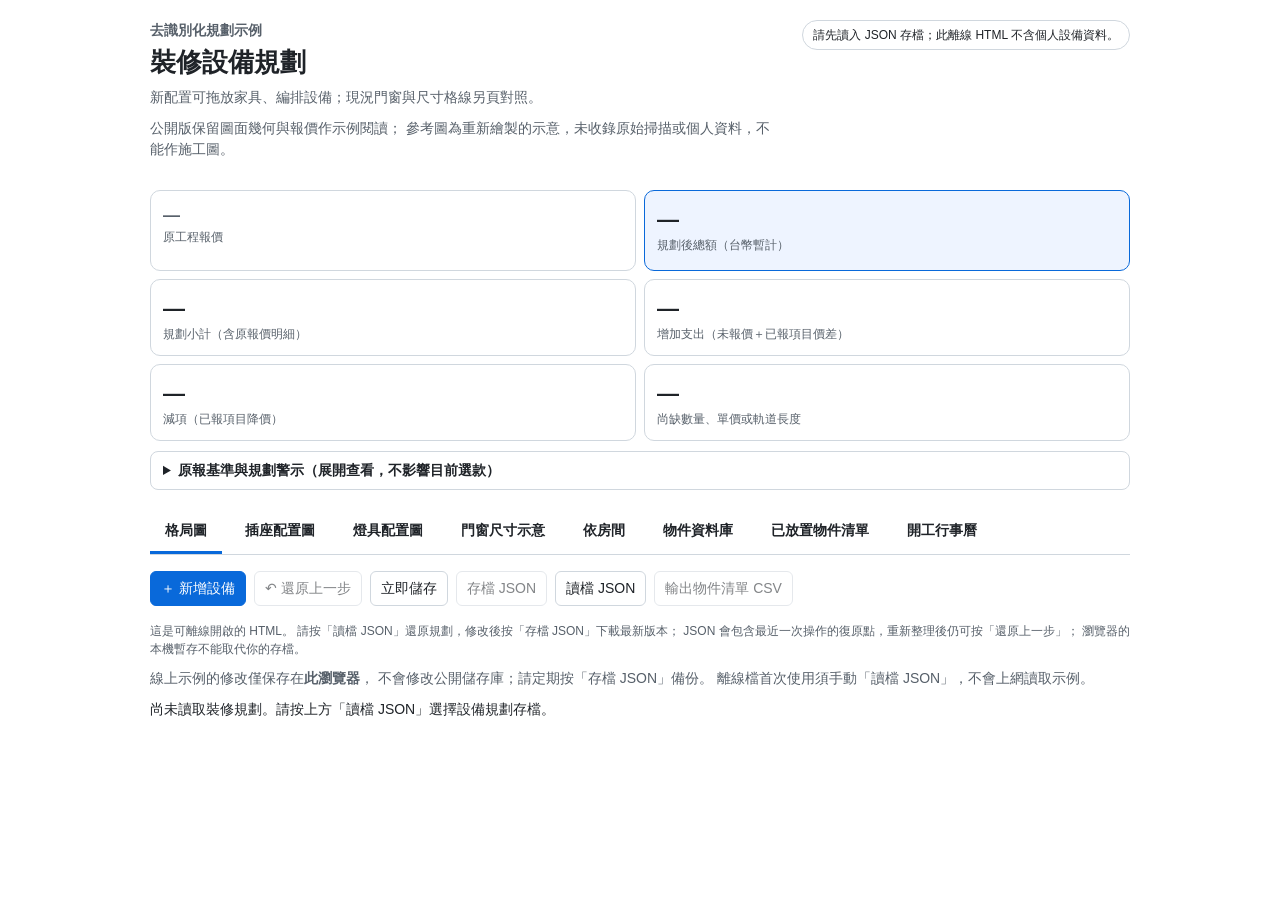
==== commit b50ab263: "Add deidentified construction calendar planning Co-authored-by: Copilot App <223556219+Copilot@users" ====
--- a/portable/裝修設備規劃.html
+++ b/portable/裝修設備規劃.html
@@ -1791,6 +1791,10 @@
 @media (max-width: 600px) {
     .layout { padding: 14px; }
     .masthead { flex-direction: column; gap: 8px; }
+    #save-status {
+        display: inline-block; max-width: 100%; box-sizing: border-box;
+        white-space: normal; overflow-wrap: anywhere; border-radius: 12px;
+    }
     .budget strong { font-size: 17px; }
     .budget > div { padding: 9px; }
     .fields label.name, .fields label.room-field, .fields label.model { grid-column: span 6; }
@@ -1853,6 +1857,173 @@
 @media (max-width: 600px) {
     .electrical-sheet { padding: 10px; }
     .tabs { flex-wrap: wrap; }
+}
+.sheet-scroll .historical-sink-outline {
+    fill: none; stroke: #8a7474; stroke-dasharray: 4 3; opacity: .5;
+}
+.sheet-scroll .historical-sink-strike {
+    stroke: #af2929; stroke-width: 2; opacity: .5;
+}
+.sheet-scroll .historical-proposed-sink text {
+    fill: #953434; paint-order: stroke; stroke: #fff;
+    stroke-width: 3; font-size: 13px; font-weight: 600;
+}
+.sheet-laundry-context {
+    color: #576673; stroke: #576673; fill: #f5f7f9; stroke-width: 1.5;
+}
+.sheet-laundry-context text {
+    fill: #394854; stroke: #fff; stroke-width: 3px;
+    paint-order: stroke; font-size: 13px;
+}
+.sheet-laundry-context .object-icon { opacity: .65; }
+.sheet-laundry-context:focus { outline: 3px solid #087cca; }
+.robot-symbol { stroke: #0f766e; fill: #f0fdfa; stroke-width: 1.6; }
+.robot-plan-label, .sheet-laundry-context .robot-plan-label {
+    font-size: 10px; font-weight: 600; fill: #0f665f;
+    paint-order: stroke; stroke: white; stroke-width: 2px;
+}
+.robot-caution { margin: 8px 0; }
+.robot-caution summary { cursor: pointer; }
+.robot-legend {
+    display: flex; align-items: center; gap: 8px; flex-wrap: wrap;
+    padding: 8px; border: 1px solid #78a9a5; border-radius: 6px;
+}
+.robot-legend svg { flex: 0 0 48px; }
+.robot-legend strong { flex: 1 1 190px; }
+
+.calendar-navigation {
+    display: flex; flex-wrap: wrap; align-items: center; gap: 8px;
+}
+.calendar-navigation input { max-width: 170px; }
+.calendar-navigation [data-calendar-expand][aria-pressed="true"] {
+    border-color: #176d9d; background: #e0f0fa; color: #173c56;
+}
+.calendar-range, .calendar-work-rule { line-height: 1.55; }
+.calendar-month-section { min-width: 0; max-width: 100%; }
+.calendar-month-section + .calendar-month-section {
+    border-top: 1px solid #c8d3d9; margin-top: 20px; padding-top: 14px;
+}
+.calendar-error { color: #a12222; }
+.calendar-editor {
+    padding: 12px; margin: 12px 0; border: 2px solid #487879;
+    border-radius: 8px; display: grid;
+    grid-template-columns: repeat(2, minmax(0, 1fr)); gap: 12px;
+}
+.calendar-editor label {
+    display: flex; flex-direction: column; gap: 5px; min-width: 0;
+}
+.calendar-editor h3, .calendar-editor .calendar-note,
+.calendar-editor > div, .calendar-editor > p { grid-column: 1 / -1; }
+.calendar-editor input, .calendar-editor textarea,
+.calendar-editor select { width: 100%; box-sizing: border-box; }
+.calendar-scroll {
+    overflow-x: auto; width: 100%; max-width: 100%; box-sizing: border-box;
+    border: 1px solid #bcc8cf; border-radius: 8px;
+}
+.calendar-month { min-width: 770px; }
+.calendar-weekdays, .calendar-days, .calendar-bars {
+    display: grid; grid-template-columns: repeat(7, minmax(0, 1fr));
+}
+.calendar-weekdays span {
+    text-align: center; padding: 10px; background: #ecf2f4;
+    font-weight: 600;
+}
+.calendar-week {
+    min-height: 130px; border-top: 1px solid #c8d3d9;
+    padding-bottom: 12px;
+}
+.calendar-days > div {
+    min-width: 0; min-height: 75px; padding: 5px;
+    border-right: 1px solid #dce3e8;
+}
+.calendar-days > div:first-child, .calendar-days > div:last-child {
+    background: #fbf3ed;
+}
+.calendar-days button {
+    border: 0; padding: 4px; color: #253947;
+    background: transparent; width: 100%; text-align: left;
+}
+.calendar-days small { font-size: 12px; }
+.calendar-days .calendar-current-day {
+    box-shadow: inset 0 0 0 2px #2178a0;
+}
+.calendar-outside { opacity: .65; }
+.calendar-holiday, .calendar-term {
+    display: block; font-size: 12px; overflow-wrap: anywhere;
+    line-height: 1.4; color: #286447;
+}
+.calendar-sunday-rest {
+    display: block; font-size: 12px; line-height: 1.3;
+    color: #78401d; font-weight: 700;
+}
+.calendar-term { color: #67583b; }
+.calendar-bars {
+    grid-template-rows: repeat(var(--calendar-lanes), minmax(30px, auto));
+    gap: 4px 2px; padding: 3px;
+}
+.calendar-event {
+    min-width: 0; max-width: 100%; box-sizing: border-box;
+    display: flex; flex-direction: column; align-items: flex-start; gap: 3px;
+    white-space: normal; overflow-wrap: anywhere; text-align: left;
+    border-radius: 3px;
+    border: 1px dashed #827765; background: #e6e0d7;
+    color: #302c26; padding: 4px 5px; font-size: 12px; line-height: 1.25;
+}
+.calendar-event.confirmed { border-style: solid; background: #c9e5d8; }
+.calendar-event-title { max-width: 100%; font-weight: 650; }
+.calendar-event-roles {
+    display: flex; flex-wrap: wrap; align-items: flex-start;
+    gap: 3px; max-width: 100%;
+}
+.calendar-sunday-exception {
+    display: block; color: #783a00; font-weight: 700;
+}
+.calendar-agenda li { margin: 10px 0; }
+.calendar-agenda li > span { display: block; font-size: 13px; color: #53616c; }
+.calendar-agenda button {
+    text-align: left; overflow-wrap: anywhere;
+    max-width: 100%; white-space: normal;
+}
+.calendar-role {
+    display: inline-flex; align-items: center; gap: 4px;
+    background: #e7ecf1; color: #263341;
+    border-radius: 12px; padding: 3px 9px;
+    font-size: 13px; line-height: 1.4; margin: 3px 0;
+    overflow-wrap: anywhere; white-space: normal;
+}
+.calendar-role.calendar-owner {
+    background: #0756a0; color: #fff; font-weight: 700;
+}
+.calendar-role svg { flex: none; }
+.calendar-event .calendar-role {
+    font-size: 12px; padding: 2px 5px; max-width: 100%;
+    box-sizing: border-box; margin: 0; vertical-align: middle;
+}
+.calendar-attendees, .calendar-roles-empty { font-size: 13px; }
+.construction-calendar :focus-visible {
+    outline: 3px solid #176d9d; outline-offset: 2px;
+}
+@media (max-width: 540px) {
+    .calendar-editor { grid-template-columns: minmax(0, 1fr); }
+    .calendar-navigation button { font-size: 13px; }
+    .calendar-agenda ol { padding-left: 22px; }
+}
+.sheet-control-relation {
+    stroke: #a82b72; stroke-width: 2; stroke-dasharray: 7 5; fill: none;
+}
+.sheet-control-relation:focus { stroke-width: 4; outline: 2px solid #087cca; }
+.control-editor { margin: 16px 0; padding: 12px; border: 1px solid #bbc5cc; }
+.control-editor select { width: 100%; min-width: 0; margin: 8px 0; }
+.control-editor fieldset { min-width: 0; }
+.control-target {
+    display: flex; align-items: flex-start; gap: 10px;
+    padding: 8px 0; font-size: 14px; line-height: 1.6;
+}
+.control-target input { flex: 0 0 auto; margin-top: 5px; }
+.control-target span { overflow-wrap: anywhere; min-width: 0; }
+.door-pending-label {
+    font-size: 13px; fill: #70501e; paint-order: stroke;
+    stroke: #fff; stroke-width: 3px;
 }
 
 </style>
@@ -1889,8 +2060,14 @@
             不代表本頁已載入資料；實際選款、數量和金額以目前匯入的 JSON 為準，
             離線版請先讀檔。</strong> 原工程報價 NT$1,959,530 不變，已含門片 9 扇
             NT$114,500、兩浴乾濕分離玻璃 NT$44,000 與防爆膜 NT$6,000，
-            臥室2輕隔間 5 坪 × NT$7,000、主浴／工作室滑門軌道
-            1.6 米 × NT$1,800；切換選款只試算增減，不重複計原報額度。
+            臥室2輕隔間 5 坪 × NT$7,000；原報另列「主浴.工作室」
+            滑門軌道 1.6 米 × NT$1,800。示例現依屋主暫分臥室2與
+            臥室3↔工作室各 0.8 米，主浴通客廳改塑鋼平開，
+            原木纖滑門第二組額度改歸臥室3↔工作室、陽台拉門未計算；
+            **已有舊瀏覽器存檔則依其舊配置，絕不自動改動**。
+            木纖滑門原說明含緩衝軌道／軌道盒，與另列軌道範圍可能重複，
+            長度、抵用及施工需廠商核對，不另加原額度或自動退費。
+            切換選款只試算增減，不重複計原報額度。
             水電原報含開關 15 個 × NT$2,250、崁燈 6 個 × NT$950、
             實體插座 50 個 × NT$1,800、專用迴路 7 條 × NT$4,500、
             弱電 7 條 × NT$3,000；示例電源改案為 51R＋9B＝60 個實體電源、
@@ -1927,6 +2104,15 @@
             舊存檔可能仍保留鐵窗烘衣機位置，以目前存檔為準；
             門口、固定燃氣、獨立排氣、安裝淨距、防雨與施工費均未核，
             <strong>嚴禁據圖施工</strong>。
+            客餐廳靠主浴入口另有掃拖機器人／自動上下水條件式暫位，
+            圖示非實機尺寸；門扇、逃生、給排水、供電與機器／施工價格均未核，
+            未指定插座或迴路，不得據圖穿牆、接線或施工。
+            「開工行事曆」另列 2026 年 10 月至 2027 年 1 月的
+            13 筆<strong>可離線編輯的暫排工項</strong>，
+            可單月或完整展開閱讀；週日休假標記與施工條週日中斷僅為
+            示例顯示規則，原始起迄不順延，實際休工及工期須與承包商確認。
+            台灣假日與農曆僅作參考；
+            不連接 Google 行事曆，不會自動同步或增加工程費。
             光學規格不全時光圈僅作瓦數相對示意，絕不虛構 lux。
             暫計總額＝原報＋已知台幣追加－減項；
             外幣未換算，未報本體及施工、稅金與可能的工程變更均未計。</p>
@@ -1940,6 +2126,7 @@
             <button type="button" data-view="room" role="tab" aria-selected="false">依房間</button>
             <button type="button" data-view="database" role="tab" aria-selected="false">物件資料庫</button>
             <button type="button" data-view="device" role="tab" aria-selected="false">已放置物件清單</button>
+            <button type="button" data-view="calendar" role="tab" aria-selected="false">開工行事曆</button>
         </nav>
         <div class="toolbar">
             <button type="button" id="add-item" class="primary">＋ 新增設備</button>
@@ -1965,7 +2152,7 @@
         <section id="content" role="tabpanel" aria-label="設備清單">
             <p class="muted">正在讀取設備資料…</p></section>
     </main>
-    <script id="portable-bundle" type="application/json">{"modules":[{"path":"assets/furniture.js","source":"export const FURNITURE_TEMPLATES = Object.freeze({\n    \"bed-double\": Object.freeze({ name: \"雙人床\", width: 110, height: 76, widthCm: 150, depthCm: 190 }),\n    \"bed-single\": Object.freeze({ name: \"單人床\", width: 82, height: 70, widthCm: 90, depthCm: 190 }),\n    sofa: Object.freeze({ name: \"沙發\", width: 106, height: 54, widthCm: 180, depthCm: 85 }),\n    \"dining-table\": Object.freeze({ name: \"餐桌\", width: 84, height: 62, widthCm: 120, depthCm: 75 }),\n    desk: Object.freeze({ name: \"書桌\", width: 85, height: 48, widthCm: 120, depthCm: 60 }),\n    wardrobe: Object.freeze({ name: \"衣櫃\", width: 100, height: 42, widthCm: 120, depthCm: 60 }),\n    \"tv-cabinet\": Object.freeze({ name: \"電視櫃\", width: 92, height: 35, widthCm: 150, depthCm: 40 }),\n    refrigerator: Object.freeze({ name: \"冰箱\", width: 39, height: 39, widthCm: 70, depthCm: 70 }),\n    television: Object.freeze({ name: \"電視\", width: 66, height: 6, widthCm: 120, depthCm: 10 }),\n    washer: Object.freeze({ name: \"洗衣機\", width: 33, height: 33, widthCm: 60, depthCm: 60 }),\n    dryer: Object.freeze({ name: \"烘衣機\", width: 33, height: 33, widthCm: 60, depthCm: 60 }),\n    \"kitchen-prep\": Object.freeze({ name: \"備餐檯／洗碗機上方檯面\", widthCm: 60, depthCm: 60 }),\n    \"kitchen-sink-base\": Object.freeze({ name: \"水槽櫃\", widthCm: 76, depthCm: 60 }),\n    \"kitchen-cooktop-base\": Object.freeze({ name: \"IH＋瓦斯共用爐檯櫃\", widthCm: 80, depthCm: 60 }),\n    \"kitchen-tower\": Object.freeze({ name: \"短翼末端電器高櫃（訂製／尺寸待丈量）\", widthCm: 40, depthCm: 60 }),\n    \"kitchen-return\": Object.freeze({ name: \"轉角連續備餐平台（訂製／尺寸待丈量）\", widthCm: 40, depthCm: 75 }),\n    \"kitchen-dishwasher\": Object.freeze({ name: \"Bosch 洗碗機（型號待選）\", widthCm: 60, depthCm: 54 }),\n    \"kitchen-sink\": Object.freeze({ name: \"廚房下嵌水槽\", widthCm: 65, depthCm: 42 }),\n    \"kitchen-faucet\": Object.freeze({ name: \"廚房龍頭\", widthCm: 12, depthCm: 10 }),\n    \"kitchen-hood\": Object.freeze({ name: \"隱藏式排油煙機（上方投影）\", widthCm: 80, depthCm: 12 }),\n    \"kitchen-ih\": Object.freeze({ name: \"單口 IH 爐（待選）\", widthCm: 30, depthCm: 38 }),\n    \"kitchen-gas\": Object.freeze({ name: \"單口瓦斯爐（待選）\", widthCm: 30, depthCm: 38 }),\n    \"kitchen-hot-water\": Object.freeze({ name: \"櫃下即熱飲水機（示意）\", widthCm: 20, depthCm: 14 }),\n});\n"},{"path":"assets/laundry-notes.js","source":"export const BALCONY_SWAP_TAG = \"[balcony-swap:1]\";\nexport const BALCONY_SINK_ID = \"balcony-outboard-sink\";\nexport const BALCONY_FLOOR_DRYER_WARNING =\n    \"陽台左側原混凝土樓板僅條件式暫位；現況泥作水槽擬拆，須核價與許可，尚未拆除。\" +\n    \"Whirlpool 8TWGD5050PW 為瓦斯機，寬73.7×深72.1×高102.9cm、56kg；\" +\n    \"約81cm僅為圖示毛深，未轉向深72.1cm已只餘不足9cm，\" +\n    \"轉向後機寬73.7cm占短邊，尚未扣管線、排氣、維修與拉門淨距，可能阻擋逃生。\" +\n    \"R33 原始插座標位靠舊水槽，可能與機身圖示重疊；不自動移位或視為烘衣機專線。\" +\n    \"必須由合格人員確認固定燃氣路徑（不可用軟管跨門）、獨立室外排氣、\" +\n    \"右牆熱水器安全間距、防雨、防水供電、漏電保護、荷重振動與許可。\" +\n    \"移離外推鐵窗不等於可安裝；非可施工配置，不得據圖施工。\";\nexport const BALCONY_BASIN_WARNING =\n    \"外推區掛牆洗衣盆82×48cm僅概念尺寸，型號、實重與盛水荷重未知；\" +\n    \"需由專業人員設計可錨固於可靠混凝土結構的獨立支撐，不能以原鐵窗作承重依據。\" +\n    \"外推實際淨深、合法給排水／污水接管、護欄使用口、防墜及從原樓板使用的動線未核；\" +\n    \"缺乏安全支撐、淨空或合法許可即不能採用。盆體、支撐、拆除、改管與安裝均待報價，非可施工配置。\";\n\nexport function isConditionalFloorDryer(item) {\n    return item?.id === \"balcony-dryer\" && item.roomId === \"balcony\" &&\n        item.kind === \"furniture\" && item.furnitureType === \"dryer\" &&\n        item.note?.includes(BALCONY_SWAP_TAG) === true;\n}\n\nexport function isConditionalOutboardSink(item) {\n    return item?.id === BALCONY_SINK_ID && item.roomId === \"ac-platform\" &&\n        item.note?.includes(BALCONY_SWAP_TAG) === true;\n}\n\nexport function laundryDimensions(item) {\n    const width = item?.widthCm ?? 60;\n    const depth = item?.depthCm ?? 60;\n    return `${width}×${depth}cm${item?.productId ? \"商品占地（未含安裝淨距）\" : \"占地暫估\"}`;\n}\n\nexport function conditionalGasDryerWarning(item) {\n    if (!/8TWGD5050PW/i.test(item?.brandModel ?? \"\")) return \"\";\n    if (item.roomId === \"balcony\") return BALCONY_FLOOR_DRYER_WARNING;\n    if (item.roomId !== \"ac-platform\") {\n        return \"瓦斯烘衣機的新位置未經專業核可；固定燃氣、獨立排氣、門口淨距與防火待現勘，非可施工配置。\";\n    }\n    return \"Whirlpool 8TWGD5050PW 瓦斯烘衣機僅條件式選款，非可施工配置。\" +\n        \"商品寬73.7×深72.1×高102.9cm；外推鐵窗約78cm為圖示毛深，\" +\n        \"即使按72.1cm深度也僅剩約5.9cm（不足6cm），尚未扣框架、排氣及維修空間。\" +\n        \"瓦斯供應、排氣、防雨、荷重／振動、防火及合法許可均未核；未確認安全接管或安裝核可，\" +\n        \"必須由合格專業人員現勘，不得依此圖自行施工。\";\n}\n\nexport function laundryMarkerNote(item) {\n    if (isConditionalOutboardSink(item)) return BALCONY_BASIN_WARNING;\n    if (![\"washer\", \"dryer\"].includes(item?.furnitureType)) return \"\";\n    return `${laundryDimensions(item)}；${conditionalGasDryerWarning(item) ||\n        \"供電、給排水或排氣、承重與安裝待現場確認。\"}`;\n}\n"},{"path":"assets/house-geometry.js","source":"import { isConditionalFloorDryer } from \"./laundry-notes.js\";\n\n// One SVG unit follows the source plan's 1:60 scale at 144 pixels per inch.\nexport const PLAN_PIXELS_PER_CM = 2 * 72 / (2.54 * 60);\nexport const HOUSE_SIZE = Object.freeze({ width: 945, height: 1980 });\nexport const BALCONY_SINK = Object.freeze({ x: 582, y: 1757, width: 66, height: 62 });\nexport const EXTERIOR_PLATFORM = Object.freeze({\n    x: 259.68, y: 1838.32, width: 557.04, height: 73.8,\n});\n\nfunction zone(id, coordinates, labelX, labelY, tone) {\n    const points = Object.freeze(coordinates.map(([x, y]) => Object.freeze({ x, y })));\n    const xs = points.map((point) => point.x);\n    const ys = points.map((point) => point.y);\n    const x = Math.min(...xs);\n    const y = Math.min(...ys);\n    return Object.freeze({\n        id, x, y, width: Math.max(...xs) - x, height: Math.max(...ys) - y,\n        path: `M${points.map((point) => `${point.x} ${point.y}`).join(\" L\")} Z`,\n        points, labelX, labelY, tone,\n    });\n}\n\nexport function rectangularZone(id, x, y, width, height) {\n    return zone(id, [[x, y], [x + width, y], [x + width, y + height], [x, y + height]],\n        x + width / 2, y + height / 2, \"utility\");\n}\n\nfunction cubic(a, b, c, d) {\n    return Array.from({ length: 33 }, (_, index) => {\n        const t = index / 32;\n        const u = 1 - t;\n        return [0, 1].map((axis) => Math.round(100 * (\n            u ** 3 * a[axis] + 3 * u ** 2 * t * b[axis] +\n            3 * u * t ** 2 * c[axis] + t ** 3 * d[axis]\n        )) / 100);\n    });\n}\n\nconst masterArc = cubic(\n    [580.49, 38.82], [666.29, 14.62], [756.85, 57.06], [793.14, 138.49]\n);\n\n// Coordinates are inner wall faces from PDF page 1 after rotation: (1273 - pdfY, pdfX - 122).\nexport const HOUSE_ZONES = Object.freeze([\n    zone(\"living-dining\", [\n        [352, 192], [569, 192], [569, 1045], [200, 1045],\n        [200, 730], [291, 730], [291, 651], [231, 651],\n        [231, 253], [321, 253], [321, 210], [352, 210],\n    ], 391, 590, \"living\"),\n    zone(\"entry\", [[31, 902], [200, 902], [200, 1050], [31, 1050]],\n        116, 981, \"entry\"),\n    rectangularZone(\"corridor\", 468, 1045, 101, 474),\n    zone(\"master\", [\n        ...masterArc, [793, 192], [824, 192], [824, 211], [855, 211],\n        [855, 655], [827, 655], [827, 717], [580, 717],\n    ], 705, 395, \"sleep\"),\n    rectangularZone(\"bath-main\", 580, 728, 273, 156),\n    zone(\"bedroom-1\", [\n        [580, 904], [853, 904], [853, 1213], [826, 1213], [826, 1238], [580, 1238],\n    ], 711, 1100, \"sleep\"),\n    zone(\"kitchen\", [\n        [580, 1251], [826, 1251], [826, 1284], [853, 1284], [853, 1407], [580, 1407],\n    ], 715, 1350, \"utility\"),\n    zone(\"studio\", [\n        [580, 1417], [854, 1417], [854, 1679], [800, 1679], [800, 1737], [580, 1737],\n    ], 715, 1570, \"work\"),\n    rectangularZone(\"balcony\", 580, 1749, 274, 76),\n    rectangularZone(\"ac-platform\", EXTERIOR_PLATFORM.x, EXTERIOR_PLATFORM.y,\n        EXTERIOR_PLATFORM.width, EXTERIOR_PLATFORM.height),\n    rectangularZone(\"bedroom-2\", 260, 1045, 208, 291),\n    rectangularZone(\"bath-guest\", 263, 1352, 194, 156),\n    rectangularZone(\"bedroom-3\", 260, 1519, 309, 306),\n].map((entry) => {\n    const labels = {\n        \"bath-main\": [721, 810, \"bath\"],\n        balcony: [676, 1790, \"balcony\"],\n        \"ac-platform\": [535, 1882, \"exterior\"],\n        \"bedroom-2\": [361, 1180, \"sleep\"],\n        corridor: [518, 1282, \"corridor\"],\n        \"bath-guest\": [359, 1430, \"bath\"],\n        \"bedroom-3\": [412, 1660, \"sleep\"],\n    };\n    const label = labels[entry.id];\n    return label ? Object.freeze({\n        ...entry, labelX: label[0], labelY: label[1], tone: label[2],\n    }) : entry;\n}));\n\nexport const HOUSE_ZONE_BY_ID = new Map(HOUSE_ZONES.map((entry) => [entry.id, entry]));\nexport const ENTRY_LIVING_PASSAGE = Object.freeze({\n    x: 200, yStart: 915, yEnd: 1020,\n    label: \"現況圖玄關－客餐廳木作拱門；開口位置依圖示意，淨寬與高度待現場核對\",\n});\nexport const ROOM_DRAWING_DIMENSIONS = Object.freeze({\n    \"bath-main\": Object.freeze({ widthCm: 289, depthCm: 165, kind: \"inner\", source: \"現況圖牆內緣\" }),\n    \"bath-guest\": Object.freeze({ widthCm: 205, depthCm: 165, kind: \"inner\", source: \"現況圖牆內緣\" }),\n    master: Object.freeze({ widthCm: 291, depthCm: 725, kind: \"bounds\", source: \"現況圖弧形外接輪廓\" }),\n    \"bedroom-1\": Object.freeze({ widthCm: 289, depthCm: 353.5, kind: \"bounds\", source: \"現況圖牆內緣；角落有柱位\" }),\n    \"bedroom-2\": Object.freeze({ widthCm: 220, depthCm: 308, kind: \"inferred\", source: \"新增隔間依 6.78㎡ 與相鄰原牆推算\" }),\n    corridor: Object.freeze({ widthCm: 107, depthCm: 502, kind: \"bounds\",\n        source: \"現況圖走廊外接跨度；新隔間與門洞待現場核對\" }),\n    \"bedroom-3\": Object.freeze({ widthCm: 327.5, depthCm: 324, kind: \"inner\", source: \"現況圖牆內緣及 327.5cm 標註\" }),\n    \"living-dining\": Object.freeze({ widthCm: 391, depthCm: 903, kind: \"bounds\", source: \"現況圖凹凸外接輪廓\" }),\n    kitchen: Object.freeze({ widthCm: 289, depthCm: 165, kind: \"bounds\", source: \"現況圖牆內緣；角落有柱位\" }),\n    studio: Object.freeze({ widthCm: 290, depthCm: 338.5, kind: \"bounds\", source: \"現況圖牆內緣；後側有柱位\" }),\n    balcony: Object.freeze({ widthCm: 290, depthCm: 81, kind: \"inner\", source: \"現況圖牆內緣及 81cm 標註\" }),\n    \"ac-platform\": Object.freeze({ widthCm: 590, depthCm: 78, kind: \"platform\", source: \"現況圖 U 形外推線；深度按圖面量繪\" }),\n    entry: Object.freeze({ widthCm: 179, depthCm: 157, kind: \"bounds\", source: \"現況圖入口外接範圍\" }),\n});\nfor (const [id, measured] of Object.entries(ROOM_DRAWING_DIMENSIONS)) {\n    const geometry = HOUSE_ZONE_BY_ID.get(id);\n    if (!geometry || Math.abs(geometry.width / PLAN_PIXELS_PER_CM - measured.widthCm) > 1 ||\n        Math.abs(geometry.height / PLAN_PIXELS_PER_CM - measured.depthCm) > 1) {\n        throw new RangeError(`房間 ${id} 的圖面尺寸與輪廓不符。`);\n    }\n}\nexport const MASTER_ARC_POINTS = Object.freeze(HOUSE_ZONE_BY_ID.get(\"master\").points.slice(0, 33));\nexport const CORRIDOR_PATH = \"M468 1045 H569 V1519 H468 Z\";\nexport const EXISTING_CURVED_BAY_PATH =\n    \"M569.2 30.38 C520.51 48.48 481.29 85.6 460.53 133.2 L460.53 173.4 H569.2 Z\";\n\nexport function pointInZone(room, x, y) {\n    if (!room?.points || !Number.isFinite(x) || !Number.isFinite(y)) return false;\n    let inside = false;\n    const { points } = room;\n    for (let i = 0, j = points.length - 1; i \u003c points.length; j = i++) {\n        const a = points[j];\n        const b = points[i];\n        const cross = (x - a.x) * (b.y - a.y) - (y - a.y) * (b.x - a.x);\n        if (Math.abs(cross) \u003c 0.000001 &&\n            x >= Math.min(a.x, b.x) && x \u003c= Math.max(a.x, b.x) &&\n            y >= Math.min(a.y, b.y) && y \u003c= Math.max(a.y, b.y)) return true;\n        if ((a.y > y) !== (b.y > y) &&\n            x \u003c (b.x - a.x) * (y - a.y) / (b.y - a.y) + a.x) inside = !inside;\n    }\n    return inside;\n}\n\nexport function footprintFits(room, x, y, width, height, item = null) {\n    if (!(width > 0 && height > 0)) return false;\n    const clearance = 0.75;\n    const left = x - width / 2 - clearance;\n    const top = y - height / 2 - clearance;\n    const right = x + width / 2 + clearance;\n    const bottom = y + height / 2 + clearance;\n    if (left \u003c room.x || right > room.x + room.width ||\n        top \u003c room.y || bottom > room.y + room.height) return false;\n    if (room.id === \"balcony\" && !isConditionalFloorDryer(item) &&\n        left \u003c BALCONY_SINK.x + BALCONY_SINK.width &&\n        right > BALCONY_SINK.x &&\n        top \u003c BALCONY_SINK.y + BALCONY_SINK.height &&\n        bottom > BALCONY_SINK.y) return false;\n    for (let ix = 0; ix \u003c= 4; ix++) {\n        for (let iy = 0; iy \u003c= 4; iy++) {\n            if (!pointInZone(room, left + (right - left) * ix / 4,\n                top + (bottom - top) * iy / 4)) return false;\n        }\n    }\n    return true;\n}\n\nexport function nearestRoomCenter(room, x, y, width, height, item = null) {\n    const clearance = 0.75;\n    const minX = room.x + width / 2 + clearance;\n    const maxX = room.x + room.width - width / 2 - clearance;\n    const minY = room.y + height / 2 + clearance;\n    const maxY = room.y + room.height - height / 2 - clearance;\n    if (minX > maxX || minY > maxY) return null;\n    const keepInsideBounds = (cx, cy) => ({\n        x: Math.max(minX, Math.min(maxX, cx)),\n        y: Math.max(minY, Math.min(maxY, cy)),\n    });\n    const start = keepInsideBounds(x, y);\n    if (footprintFits(room, start.x, start.y, width, height, item)) return start;\n    for (let radius = 2; radius \u003c= 180 * PLAN_PIXELS_PER_CM; radius += 2) {\n        let nearest = null;\n        let distance = Infinity;\n        for (let step = 0; step \u003c 32; step++) {\n            const angle = 2 * Math.PI * step / 32;\n            const point = keepInsideBounds(start.x + radius * Math.cos(angle),\n                start.y + radius * Math.sin(angle));\n            const candidateDistance = Math.hypot(point.x - x, point.y - y);\n            if (candidateDistance \u003c distance &&\n                footprintFits(room, point.x, point.y, width, height, item)) {\n                nearest = point;\n                distance = candidateDistance;\n            }\n        }\n        if (nearest) return nearest;\n    }\n    return null;\n}\n"},{"path":"assets/door-options.js","source":"export const DOOR_OPTIONS = Object.freeze({\n    \"solid-wood\": Object.freeze({ label: \"實木門（品牌省略）\", unitPrice: 14000, opening: \"swing\" }),\n    \"wood-fiber\": Object.freeze({ label: \"木纖門\", unitPrice: 10500, opening: \"swing\" }),\n    \"bathroom\": Object.freeze({ label: \"塑鋼廁所門\", unitPrice: 8500, opening: \"swing\" }),\n    \"wood-slide\": Object.freeze({ label: \"木纖滑門\", unitPrice: 19000, opening: \"slide\" }),\n    \"shower-glass\": Object.freeze({ label: \"無框強化玻璃門（費用另列設備）\", unitPrice: 0, opening: \"swing\" }),\n    custom: Object.freeze({ label: \"自訂材質（請填價格）\", unitPrice: null, opening: null }),\n});\n"},{"path":"assets/slide-tracks.js","source":"export const SLIDE_TRACK_RATE_TWD = 1800;\n\nexport const QUOTED_SLIDE_TRACKS = Object.freeze([\n    Object.freeze({\n        id: \"track-main-bath-hall\",\n        roomId: \"bath-main\",\n        doorId: \"main-bath-hall\",\n        name: \"滑門軌道－主浴門\",\n        quotedLengthM: 0.8,\n    }),\n    Object.freeze({\n        id: \"track-bedroom-3-studio\",\n        roomId: \"studio\",\n        doorId: \"bedroom-3-studio\",\n        name: \"滑門軌道－臥室3／工作室拉門\",\n        quotedLengthM: 0.8,\n    }),\n]);\n\nexport function materialIncludesTrack(material) {\n    return material === \"wood-slide\";\n}\n"},{"path":"assets/partition-options.js","source":"export const BEDROOM2_PARTITION_ID = \"partition-bedroom-2\";\nexport const BEDROOM2_PARTITION_QUOTED_AREA = 5;\n\nexport const BEDROOM2_PARTITION_OPTIONS = Object.freeze({\n    \"double-double\": Object.freeze({\n        label: \"雙面雙層（原報價）\",\n        unitPrice: 7000,\n        specification: \"矽酸鈣板三分板0.9＋石膏1.2／岩綿\",\n    }),\n    \"double-single\": Object.freeze({\n        label: \"雙面單層\",\n        unitPrice: 5800,\n        specification: \"矽酸鈣板三分板0.9／岩綿\",\n    }),\n    \"single-single\": Object.freeze({\n        label: \"單面單層\",\n        unitPrice: 3900,\n        specification: \"矽酸鈣板三分板0.9／岩綿\",\n    }),\n});\n"},{"path":"assets/switch-options.js","source":"export const SWITCH_QUOTED_UNIT_PRICE_TWD = 2250;\n\nexport const SWITCH_TYPES = Object.freeze({\n    single: Object.freeze({ label: \"單開關\", brandModel: \"國際牌 Risna 黑灰色單開關\" }),\n    double: Object.freeze({ label: \"雙開關\", brandModel: \"國際牌 Risna 黑灰色雙開關\" }),\n});\n\nexport const OUTDOOR_SWITCH_TYPES = Object.freeze({\n    single: Object.freeze({\n        label: \"戶外單開關\",\n        marker: \"單\",\n        brandModel: \"戶外防潮單開關（防護等級／型號待核）\",\n    }),\n    double: Object.freeze({\n        label: \"戶外雙開關\",\n        marker: \"雙\",\n        brandModel: \"戶外防潮雙開關（防護等級／型號待核）\",\n    }),\n});\nexport const BALCONY_SWITCH_PLACEMENT = Object.freeze({ x: 0.39, y: 0.22 });\n\nexport function switchOptionFor(item) {\n    if (!item?.switchType) return null;\n    return (item.switchEnvironment === \"outdoor\"\n        ? OUTDOOR_SWITCH_TYPES : SWITCH_TYPES)[item.switchType] ?? null;\n}\n\nconst locations = [\n    [\"entry\", \"玄關入口\", 0.828, 0.324, \"入門照明控制點\"],\n    [\"living-dining\", \"客餐廳入口\", 0.070, 0.914, \"進入客餐廳的照明控制點\"],\n    [\"living-dining\", \"客廳主臥側\", 0.924, 0.552, \"客廳與主臥交界的照明控制點\"],\n    [\"living-dining\", \"餐區\", 0.921, 0.080, \"餐區照明控制點\"],\n    [\"master\", \"主臥門旁\", 0.109, 0.946, \"主臥入門照明控制點\"],\n    [\"master\", \"主臥窗側\", 0.905, 0.430, \"主臥另一組燈光控制點\"],\n    [\"bedroom-1\", \"臥室1門旁\", 0.106, 0.847, \"臥室1入門照明控制點\"],\n    [\"bedroom-2\", \"臥室2門旁\", 0.861, 0.605, \"臥室2走廊門邊照明控制點\"],\n    [\"bedroom-3\", \"臥室3門旁\", 0.689, 0.101, \"臥室3入門照明控制點\"],\n    [\"studio\", \"工作室入口\", 0.109, 0.134, \"工作室走道門旁照明控制點\"],\n    [\"studio\", \"工作室工作區\", 0.891, 0.509, \"工作區另一組照明控制點\"],\n    [\"studio\", \"工作室陽台側\", 0.255, 0.909, \"由工作室內控制陽台照明；開關不設在室外\"],\n    [\"kitchen\", \"廚房門旁\", 0.106, 0.724, \"廚房入門照明控制點\"],\n    [\"bath-main\", \"主浴乾區側\", 0.117, 0.705, \"主浴圖面暫標乾區側；實際位置應由電工確認並避開濕區\"],\n    [\"bath-guest\", \"客浴乾區側\", 0.840, 0.788, \"客浴圖面暫標乾區側；實際位置應由電工確認並避開濕區\"],\n];\n\nexport const QUOTED_SWITCHES = Object.freeze(locations.map(\n    ([roomId, label, x, y, purpose], index) => Object.freeze({\n        id: `quoted-switch-${String(index + 1).padStart(2, \"0\")}`,\n        roomId,\n        name: `開關配置－${label}`,\n        placement: Object.freeze({ x, y }),\n        purpose,\n    }),\n));\n"},{"path":"assets/socket-plan.js","source":"export const QUOTED_SOCKET_COUNT = 50;\nexport const QUOTED_DEDICATED_COUNT = 7;\nexport const SOCKET_UNIT_PRICE_TWD = 1800;\nexport const DEDICATED_CIRCUIT_UNIT_PRICE_TWD = 4500;\nexport const SOCKET_PLAN_VERSION = 2;\nexport const PLANNER_STATE_VERSION = 5;\nexport const WEAK_CURRENT_UNIT_PRICE_TWD = 3000;\nexport const QUOTED_WEAK_CURRENT_IDS = Object.freeze(\n    Array.from({ length: 7 }, (_, index) => `weak-outlet-C0${index + 1}`));\n\nexport function isWeakCurrent(item) {\n    return item?.kind === \"equipment\" && item.equipmentType === \"weak-current\";\n}\n\nexport function isPairedSocket(item, items) {\n    return isSocket(item) && items.some((entry) =>\n        isDedicatedCircuit(entry) && entry.circuitOutletId === item.id);\n}\n\nexport function electricalPointCounts(items) {\n    const sockets = items.filter(isSocket);\n    const dedicated = sockets.filter((item) => isPairedSocket(item, items)).length;\n    return { power: sockets.length, general: sockets.length - dedicated, dedicated,\n        circuits: items.filter(isDedicatedCircuit).length,\n        weak: items.filter(isWeakCurrent).length };\n}\n\nconst dedicated = [\n    [\"outlet-master-ac\", \"master\", \"主臥冷氣\", .82, .29,\n        \"原報價三條冷氣專屬迴路暫配主臥；W40 窗外機位及吊裝尚未確認。\"],\n    [\"outlet-bedroom-1-ac\", \"bedroom-1\", \"臥室1冷氣\", .83, .22,\n        \"原報價三條冷氣專屬迴路暫配臥室1；插座電壓、電流與冷氣型號待核。\"],\n    [\"outlet-living-ac\", \"living-dining\", \"客餐廳冷氣\", .30, .14,\n        \"原報價三條冷氣專屬迴路暫配客餐廳；工作室及臥室3冷氣另須核價。\"],\n    [\"outlet-kitchen-cabinet\", \"kitchen\", \"電器櫃\", .82, .30,\n        \"原報價電器櫃專屬迴路暫標廚房側；櫃體位置與實際負載待核。\"],\n    [\"outlet-bath-main-fan\", \"bath-main\", \"主浴風機\", .40, .37,\n        \"原報價列暖風機專屬迴路；現改真正室外進氣新風機，能否抵用、插座或固定接線及濕區防護均待重報。\"],\n    [\"outlet-bath-guest-fan\", \"bath-guest\", \"客浴風機\", .80, .64,\n        \"原報價列暖風機專屬迴路；現改新風機，須核對電壓、漏電保護、潮濕區域與施工額度。\"],\n    [\"outlet-kitchen-ih\", \"kitchen\", \"IH 爐\", .59, .77,\n        \"原報價 IH 爐專屬迴路；實機可能要求特定電壓／電流的專用接頭或固定配線，不可用一般插座代替。\"],\n];\n\nconst general = {\n    \"living-dining\": [\n        [\"沙發左側\", .13, .23], [\"沙發右側\", .39, .31],\n        [\"電視及機上盒\", .85, .38], [\"餐桌旁\", .34, .52],\n        [\"冰箱附近\", .38, .68], [\"餐櫃小家電\", .81, .67],\n        [\"掃地機充電\", .14, .84], [\"窗側空氣清淨機\", .60, .10],\n        [\"落地燈預留\", .80, .23], [\"臥室2隔間外側備用\", .76, .91],\n    ],\n    master: [\n        [\"床頭左側\", .27, .71], [\"床頭右側\", .73, .70],\n        [\"窗側空氣清淨機\", .89, .38], [\"書桌預留\", .56, .48],\n        [\"門邊清潔設備\", .26, .87],\n    ],\n    \"bedroom-1\": [\n        [\"床頭左側\", .22, .56], [\"床頭右側\", .76, .56],\n        [\"書桌側\", .79, .81], [\"窗側備用\", .27, .26],\n    ],\n    \"bedroom-2\": [\n        [\"床頭左側\", .21, .62], [\"床頭右側\", .76, .62],\n        [\"書桌側\", .24, .23], [\"走道門旁\", .81, .27],\n    ],\n    \"bedroom-3\": [\n        [\"床頭左側\", .20, .54], [\"床頭右側\", .72, .54],\n        [\"書桌側\", .22, .25], [\"工作室拉門旁\", .78, .77],\n    ],\n    studio: [\n        [\"工作桌左側\", .24, .36], [\"工作桌右側\", .68, .35],\n        [\"工作桌下方\", .68, .65], [\"陽台拉門內側\", .23, .81],\n        [\"牆面備用\", .41, .64],\n    ],\n    kitchen: [\n        [\"料理檯左側\", .23, .28], [\"料理檯中央\", .49, .26],\n        [\"料理檯右側\", .81, .65], [\"小家電備用\", .34, .77],\n        [\"冰箱／備餐預留\", .62, .56],\n    ],\n    entry: [\n        [\"玄關置物檯\", .70, .25], [\"門內清潔設備\", .56, .75],\n    ],\n    corridor: [\n        [\"走廊清潔設備\", .53, .78],\n    ],\n    balcony: [\n        [\"洗衣機附近\", .62, .82],\n    ],\n    \"bath-main\": [\n        [\"主浴馬桶旁（免治座）\", .13, .75],\n    ],\n    \"bath-guest\": [\n        [\"客浴馬桶旁（免治座）\", .93, .43],\n    ],\n};\n\nconst layout = [\n    ...dedicated.map(([id, roomId, purpose, x, y, caution]) => ({\n        id, roomId, purpose, placement: { x, y },\n        outletCircuit: \"dedicated\", caution,\n    })),\n    ...Object.entries(general).flatMap(([roomId, points]) => points.map(\n        ([purpose, x, y], index) => ({\n            id: `outlet-${roomId}-general-${String(index + 1).padStart(2, \"0\")}`,\n            roomId, purpose, placement: { x, y },\n            outletCircuit: \"general\",\n        }),\n    )),\n];\n\nif (layout.length !== QUOTED_SOCKET_COUNT ||\n    dedicated.length !== QUOTED_DEDICATED_COUNT ||\n    new Set(layout.map((entry) => entry.id)).size !== layout.length ||\n    layout.some((entry) => !Number.isFinite(entry.placement.x) ||\n        !Number.isFinite(entry.placement.y))) {\n    throw new RangeError(\"插座配置必須剛好包含 7 個專用與 43 個一般位置。\");\n}\n\nconst legacyDedicated = layout.filter((entry) => entry.outletCircuit === \"dedicated\");\nexport const QUOTED_OUTLETS = Object.freeze(layout.map((entry) => Object.freeze({\n    ...entry, outletCircuit: \"general\", placement: Object.freeze(entry.placement),\n})));\nexport const QUOTED_OUTLET_BY_ID = new Map(\n    QUOTED_OUTLETS.map((entry) => [entry.id, entry]),\n);\nexport const QUOTED_CIRCUITS = Object.freeze(legacyDedicated.map((entry) =>\n    Object.freeze({ id: `circuit-${entry.id}`, outletId: entry.id,\n        purpose: entry.purpose, roomId: entry.roomId })));\nexport const QUOTED_CIRCUIT_BY_ID = new Map(\n    QUOTED_CIRCUITS.map((entry) => [entry.id, entry]),\n);\n\nexport function isSocket(item) {\n    return item?.kind === \"equipment\" &&\n        [\"general\", \"additional-general\"].includes(item.outletCircuit);\n}\n\nexport function isDedicatedCircuit(item) {\n    return item?.kind === \"equipment\" &&\n        item.equipmentType === \"dedicated-circuit\";\n}\n\nexport function isQuotedOutlet(item) {\n    return item?.kind === \"equipment\" && QUOTED_OUTLET_BY_ID.has(item.id);\n}\n\nexport function isQuotedCircuit(item) {\n    return isDedicatedCircuit(item) && QUOTED_CIRCUIT_BY_ID.has(item.id);\n}\n\nexport function circuitPlacement(position) {\n    if (!position) return null;\n    return {\n        x: position.x > .5 ? Math.max(.06, position.x - .07) :\n            Math.min(.94, position.x + .07),\n        y: position.y > .5 ? Math.max(.06, position.y - .06) :\n            Math.min(.94, position.y + .06),\n    };\n}\n\nexport function createCircuitForSocket(outlet, id) {\n    if (!isSocket(outlet) || !id) {\n        throw new TypeError(\"專用迴路須指定一個一般插座。\");\n    }\n    return {\n        id, roomId: outlet.roomId,\n        name: `專用迴路－${outlet.name.replace(/^新增/, \"\")}`,\n        quantity: 1, unit: \"條\",\n        brandModel: \"專屬配線（5.5mm²；實際電流與保護待電工核對）\",\n        unitPrice: DEDICATED_CIRCUIT_UNIT_PRICE_TWD,\n        priceCurrency: \"TWD\",\n        priceSource: \"暫依原報專屬迴路每條 NT$4,500 試算；增減及實價待電工確認\",\n        note: \"此迴路僅對應一個實體插座；線徑、負載、保護開關及配電容量須由合格電工核對，迴路不足或共用高負載設備可能跳電。\",\n        placement: circuitPlacement(outlet.placement),\n        orientation: null,\n        kind: \"equipment\", furnitureType: null, equipmentType: \"dedicated-circuit\",\n        widthCm: null, depthCm: null, circuitOutletId: outlet.id,\n        quotedUnitPrice: null, quotedQuantity: null,\n    };\n}\n\nexport function createQuotedOutletItems() {\n    return QUOTED_OUTLETS.map((entry) => {\n        const hasCircuit = legacyDedicated.some((dedicated) => dedicated.id === entry.id);\n        const caution = entry.roomId === \"balcony\"\n            ? \"陽台須確認遮雨、戶外適用防護及漏電保護；此一般插座先對應洗衣機，不代表瓦斯烘衣機已取得專屬迴路。\"\n            : entry.roomId.startsWith(\"bath-\")\n                ? \"浴室馬桶旁僅暫標討論點；濕區距離、漏電保護及免治便座的實際電壓須由合格電工確認。\"\n                : \"\";\n        return {\n            id: entry.id,\n            roomId: entry.roomId,\n            name: `一般插座－${entry.purpose}`,\n            quantity: 1,\n            unit: \"個\",\n            brandModel: \"國際星光開關插座（接頭／電壓／防護等級待核）\",\n            unitPrice: SOCKET_UNIT_PRICE_TWD,\n            priceCurrency: \"TWD\",\n            priceSource: \"原報價｜插座迴路配置 NT$1,800（太平洋電線 2.0mm²／CD 硬管）\",\n            note: `用途暫擬：${entry.purpose}。每個標記是 1 個實體插座，\n                共 50 個中的一個；圖示中心只表示用電區域，不是地板插座、\n                已丈量的牆面／高度、可用插孔數或已核准的迴路。\n                原插座迴路單價 NT$1,800 已含於工程總價；不代表可供高功率設備使用。\n                ${hasCircuit ? \"此點另有一筆獨立的原報專用迴路物件，額度 NT$4,500；兩筆不得重複加價。\" : \"\"}\n                ${entry.caution ?? caution}`.replace(/\\s+/g, \" \").trim(),\n            placement: { ...entry.placement },\n            orientation: null,\n            kind: \"equipment\",\n            furnitureType: null,\n            widthCm: null,\n            depthCm: null,\n            outletCircuit: \"general\",\n            quotedUnitPrice: SOCKET_UNIT_PRICE_TWD,\n            quotedQuantity: 1,\n        };\n    });\n}\n\nexport function createQuotedCircuitItems(outlets = createQuotedOutletItems()) {\n    const byId = new Map(outlets.map((outlet) => [outlet.id, outlet]));\n    return QUOTED_CIRCUITS.map((entry) => {\n        const outlet = byId.get(entry.outletId);\n        if (!outlet) throw new RangeError(`找不到原報專用迴路對應的插座：${entry.outletId}`);\n        return {\n            ...createCircuitForSocket(outlet, entry.id),\n            name: `專用迴路－${entry.purpose}`,\n            priceSource: \"原報價｜專屬迴路(5.5mm²)每條 NT$4,500\",\n            quotedUnitPrice: DEDICATED_CIRCUIT_UNIT_PRICE_TWD,\n            quotedQuantity: 1,\n        };\n    });\n}\n\nfunction unbundlePrice(value, label) {\n    if (value == null) return null;\n    if (typeof value !== \"number\" || !Number.isFinite(value) ||\n        value \u003c DEDICATED_CIRCUIT_UNIT_PRICE_TWD) {\n        throw new RangeError(`舊版「${label}」合計單價低於 NT$4,500，無法安全拆分插座與專用迴路；原資料未變更。`);\n    }\n    return value - DEDICATED_CIRCUIT_UNIT_PRICE_TWD;\n}\n\nexport function upgradeLegacySocketPlan(data) {\n    if (data?.version !== 1) return data;\n    if (!Array.isArray(data.items) || data.products !== undefined &&\n        !Array.isArray(data.products)) {\n        throw new TypeError(\"舊版存檔的物件或商品資料不完整，無法升級。\");\n    }\n    const oldIds = new Set(data.items.map((item) => item.id));\n    const circuits = [];\n    const items = data.items.map((item) => {\n        const quoted = legacyDedicated.some((entry) => entry.id === item.id);\n        const additional = item.outletCircuit === \"additional-dedicated\";\n        if (!quoted && !additional) return item;\n        if (item.outletCircuit !== (quoted ? \"dedicated\" : \"additional-dedicated\")) {\n            throw new RangeError(`舊版「${item.name}」專用插座資料不完整，未升級。`);\n        }\n        const circuitId = `circuit-${item.id}`;\n        if (oldIds.has(circuitId)) {\n            throw new RangeError(`舊版資料中已存在迴路識別碼 ${circuitId}，未升級。`);\n        }\n        const quotedUnitPrice = quoted ? SOCKET_UNIT_PRICE_TWD : null;\n        if (quoted && (item.quotedUnitPrice !== SOCKET_UNIT_PRICE_TWD +\n            DEDICATED_CIRCUIT_UNIT_PRICE_TWD || item.quotedQuantity !== 1)) {\n            throw new RangeError(`舊版原報插座「${item.name}」的報價基準無法拆分，未升級。`);\n        }\n        const outlet = {\n            ...item,\n            name: item.name.replace(/^專用插座/, \"一般插座\")\n                .replace(/^新增專用插座＋迴路$/, \"新增一般插座\"),\n            unitPrice: unbundlePrice(item.unitPrice, item.name) ??\n                (quoted || item.productId ? null : SOCKET_UNIT_PRICE_TWD),\n            outletCircuit: quoted ? \"general\" : \"additional-general\",\n            quotedUnitPrice,\n            priceSource: quoted\n                ? \"原報價｜插座迴路配置 NT$1,800；專用迴路已另列\"\n                : item.productId ? item.priceSource :\n                    `${item.priceSource ?? \"\"}；舊版合併單價已拆為插座及獨立迴路`,\n            note: (item.note ?? \"\").replace(\n                \"本點含原插座迴路 NT$1,800 與一條專屬迴路 NT$4,500 的原報份額；兩筆合併列於同一插座，不能再重複加價。\",\n                \"本點原報插座 NT$1,800；原報專用迴路 NT$4,500 已另列獨立物件。\",\n            ).replace(\n                \"此為額外的一個實體插座及新專屬迴路，\",\n                \"舊版將插座與新迴路合列，現已拆為兩筆暫估，\",\n            ),\n        };\n        const circuit = createCircuitForSocket(outlet, circuitId);\n        circuit.name = `專用迴路－${item.name.replace(/^新增專用插座＋迴路$/, \"新增插座\")\n            .replace(/^專用插座－/, \"\")}`;\n        if (quoted) {\n            circuit.quotedUnitPrice = DEDICATED_CIRCUIT_UNIT_PRICE_TWD;\n            circuit.quotedQuantity = 1;\n            circuit.priceSource = \"原報價｜專屬迴路(5.5mm²)每條 NT$4,500\";\n        }\n        circuit.note += ` 舊版此迴路與「${item.name}」合列；原說明：${item.note ?? \"\"}`;\n        if (circuit.note.length > 1000) {\n            throw new RangeError(`舊版「${item.name}」備註過長，無法保留拆分紀錄；原資料未變更。`);\n        }\n        circuits.push(circuit);\n        return outlet;\n    });\n    const products = (data.products ?? []).map((product) => {\n        if (product.type !== \"outlet-dedicated\") return product;\n        const note = `${product.note ?? \"\"} 舊版此款含新迴路；\n            現商品單價僅計插座，專用迴路需另建並配對。`.replace(/\\s+/g, \" \").trim();\n        if (note.length > 800) {\n            throw new RangeError(`舊版商品「${product.name}」備註過長，無法保留拆分說明；原資料未變更。`);\n        }\n        return { ...product, type: \"outlet-general\",\n            unitPrice: unbundlePrice(product.unitPrice, product.name), note };\n    });\n    if (items.length + circuits.length > 600) {\n        throw new RangeError(\"拆分專用迴路後超過 600 筆上限，請先精簡舊版設備清單。\");\n    }\n    return { ...data, version: SOCKET_PLAN_VERSION,\n        items: [...items, ...circuits], products };\n}\n"},{"path":"assets/downlights.js","source":"export const DOWNLIGHT_QUOTED_UNIT_PRICE_TWD = 950;\nexport const DOWNLIGHT_REFERENCE_MODEL = \"舞光 LED 索爾嵌燈（瓦數／色溫待確認）\";\n\nconst positions = [\n    [\"kitchen\", 0.348, 0.442, \"廚房料理與備餐區上方\"],\n    [\"kitchen\", 0.718, 0.647, \"廚房另一側工作檯上方\"],\n    [\"bath-main\", 0.264, 0.327, \"主浴乾區上方\"],\n    [\"bath-main\", 0.835, 0.526, \"主浴淋浴區上方；濕區燈具防護等級待核\"],\n    [\"bath-guest\", 0.644, 0.154, \"客浴乾區上方\"],\n    [\"bath-guest\", 0.294, 0.795, \"客浴浴缸／淋浴區上方；濕區燈具防護等級待核\"],\n];\n\nexport const QUOTED_DOWNLIGHTS = Object.freeze(positions.map(\n    ([roomId, x, y, purpose], index) => Object.freeze({\n        id: `quoted-downlight-${String(index + 1).padStart(2, \"0\")}`,\n        roomId,\n        name: `崁燈配置－${purpose.split(\"上方\")[0]}`,\n        placement: Object.freeze({ x, y }),\n        purpose,\n    }),\n));\n"},{"path":"assets/ceiling-lights.js","source":"export const CEILING_LIGHT_INSTALL_UNIT_PRICE_TWD = 1200;\nexport const CEILING_LIGHT_PLACEHOLDER_MODEL = \"吸頂燈（燈具型號待選）\";\n\nexport const LIVING_CEILING_LIGHTS = Object.freeze([\n    Object.freeze({\n        id: \"living-ceiling-light-01\",\n        name: \"客廳吸頂燈－沙發區\",\n        placement: Object.freeze({ x: 0.51, y: 0.226 }),\n    }),\n    Object.freeze({\n        id: \"living-ceiling-light-02\",\n        name: \"客廳吸頂燈－電視側\",\n        placement: Object.freeze({ x: 0.656, y: 0.382 }),\n    }),\n]);\n\nexport const CEILING_LIGHTS = Object.freeze([\n    ...LIVING_CEILING_LIGHTS.map((entry) =>\n        Object.freeze({ ...entry, roomId: \"living-dining\" })),\n    Object.freeze({\n        id: \"living-ceiling-light-03\",\n        roomId: \"living-dining\",\n        name: \"客廳吸頂燈－臥室2旁\",\n        placement: Object.freeze({ x: 0.501, y: 0.927 }),\n    }),\n    Object.freeze({\n        id: \"master-ceiling-light\",\n        roomId: \"master\",\n        name: \"主臥吸頂燈\",\n        placement: Object.freeze({ x: 0.618, y: 0.680 }),\n    }),\n    Object.freeze({\n        id: \"bedroom-1-ceiling-light\",\n        roomId: \"bedroom-1\",\n        name: \"臥室1吸頂燈\",\n        placement: Object.freeze({ x: 0.531, y: 0.512 }),\n    }),\n    Object.freeze({\n        id: \"bedroom-2-ceiling-light\",\n        roomId: \"bedroom-2\",\n        name: \"臥室2吸頂燈\",\n        placement: Object.freeze({ x: 0.505, y: 0.502 }),\n    }),\n    Object.freeze({\n        id: \"bedroom-3-ceiling-light\",\n        roomId: \"bedroom-3\",\n        name: \"臥室3吸頂燈\",\n        placement: Object.freeze({ x: 0.508, y: 0.467 }),\n    }),\n    Object.freeze({\n        id: \"studio-ceiling-light\",\n        roomId: \"studio\",\n        name: \"工作室吸頂燈\",\n        placement: Object.freeze({ x: 0.536, y: 0.541 }),\n    }),\n    Object.freeze({\n        id: \"balcony-ceiling-light\",\n        roomId: \"balcony\",\n        name: \"陽台防潮吸頂燈\",\n        placement: Object.freeze({ x: 0.365, y: 0.368 }),\n    }),\n]);\n"},{"path":"assets/track-lighting.js","source":"export const CORRIDOR_TRACK_ID = \"corridor-track-lighting\";\nexport const CORRIDOR_TRACK_LENGTH_CM = 150;\nexport const CORRIDOR_TRACK_PRICE_TWD = 349;\nexport const CORRIDOR_SPOTLIGHT_PRICE_TWD = 299;\nexport const CORRIDOR_TRACK_INSTALL_PRICE_TWD = 1200;\nexport const CORRIDOR_SPOTLIGHT_MODEL = \"12W LED 圓盤型軌道燈・黑色・自然光\";\nexport const CORRIDOR_TRACK_MODEL = \"黑色軌道 1.5 米\";\nexport const CORRIDOR_TRACK_PLACEMENT = Object.freeze({ x: 0.51, y: 0.445 });\n\nexport function trackLengthCm(value) {\n    const length = value == null ? CORRIDOR_TRACK_LENGTH_CM : value;\n    if (typeof length !== \"number\" || !Number.isFinite(length) || length \u003c 1 || length > 3000) {\n        throw new RangeError(\"單條軌道長度須為 1–3000cm；此為繪圖範圍，不代表商品供應規格。\");\n    }\n    return length;\n}\n"},{"path":"assets/lighting-options.js","source":"import { CEILING_LIGHT_PLACEHOLDER_MODEL } from \"./ceiling-lights.js\";\nimport { DOWNLIGHT_REFERENCE_MODEL } from \"./downlights.js\";\nimport {\n    CORRIDOR_SPOTLIGHT_MODEL, CORRIDOR_SPOTLIGHT_PRICE_TWD,\n    CORRIDOR_TRACK_MODEL, CORRIDOR_TRACK_PRICE_TWD,\n} from \"./track-lighting.js\";\nimport { PLANNER_STATE_VERSION } from \"./socket-plan.js\";\n\nexport const DOWNLIGHT_FIXTURE_ESTIMATE_TWD = 200;\nexport const DOWNLIGHT_INSTALL_ESTIMATE_TWD = 750;\n\nexport function installedDownlightUnitPrice(fixtureUnitPrice, installationUnitPrice) {\n    if (fixtureUnitPrice == null || installationUnitPrice == null) return null;\n    if (!Number.isFinite(fixtureUnitPrice) || fixtureUnitPrice \u003c 0 ||\n        !Number.isFinite(installationUnitPrice) || installationUnitPrice \u003c 0) {\n        throw new RangeError(\"崁燈燈具與安裝拆估單價須為非負數。\");\n    }\n    return Math.round((fixtureUnitPrice + installationUnitPrice +\n        Number.EPSILON) * 100) / 100;\n}\n\nexport const DOWNLIGHT_OPTIONS = Object.freeze({\n    quoted: Object.freeze({\n        label: \"舞光索爾（原報價；燈具約200＋安裝約750）\",\n        model: DOWNLIGHT_REFERENCE_MODEL,\n        wattageW: null,\n        unitPrice: DOWNLIGHT_FIXTURE_ESTIMATE_TWD,\n        source: \"原報價｜水電工程；燈具暫拆 NT$200／顆參考 PChome 舞光索爾16W兩入組 NT$399：https://24h.pchome.com.tw/prod/DMALGB-A900GNHU7\",\n    }),\n    \"dance-12w\": Object.freeze({\n        label: \"舞光索爾 12W／15cm（兩入均攤 NT$173.5／顆）\",\n        model: \"舞光 LED 索爾平面嵌燈 12W／15cm（色溫待選）\",\n        wattageW: 12,\n        unitPrice: 173.5,\n        source: \"PChome 24h（2026-09-27：兩入 NT$347，均攤 NT$173.5／顆）：https://24h.pchome.com.tw/prod/DQBP8O-A900JYBH4\",\n    }),\n    custom: Object.freeze({\n        label: \"自訂嵌燈（請填燈具單價）\",\n        model: \"嵌燈（自訂型號待填）\",\n        wattageW: null,\n        unitPrice: null,\n        source: \"自訂燈具；採購單價與原含燈具折抵待廠商確認\",\n    }),\n});\n\nexport const CEILING_LIGHT_OPTIONS = Object.freeze({\n    pending: Object.freeze({\n        label: \"燈具待選（本體價格待填）\",\n        model: CEILING_LIGHT_PLACEHOLDER_MODEL,\n        wattageW: null,\n        unitPrice: null,\n        source: \"\",\n    }),\n    \"sylvania-32w\": Object.freeze({\n        label: \"喜萬年 32W 調光調色（NT$690）\",\n        model: \"喜萬年 32W LED 遙控／壁切調光調色吸頂燈\",\n        wattageW: 32,\n        unitPrice: 690,\n        source: \"PChome 24h（2026-09-27 商品參考價 NT$690）：https://24h.pchome.com.tw/prod/DQBP3W-A900JM6PQ\",\n    }),\n    \"aiwa-32w\": Object.freeze({\n        label: \"AIWA ALD-3201 32W（NT$1,692）\",\n        model: \"AIWA 愛華 ALD-3201 32W LED 遙控調光調色吸頂燈\",\n        wattageW: 32,\n        unitPrice: 1692,\n        source: \"PChome 24h（2026-09-27 商品參考價 NT$1,692）：https://24h.pchome.com.tw/prod/DQBP3W-A900JF9HE\",\n    }),\n    custom: Object.freeze({\n        label: \"自訂吸頂燈（請填本體單價）\",\n        model: \"吸頂燈（自訂型號待填）\",\n        wattageW: null,\n        unitPrice: null,\n        source: \"自訂吸頂燈；本體價格待填，配線安裝另計\",\n    }),\n    \"outdoor-pending\": Object.freeze({\n        label: \"陽台防潮吸頂燈待選（需確認戶外適用）\",\n        model: \"陽台防潮吸頂燈（型號／防護等級待核）\",\n        wattageW: null,\n        unitPrice: null,\n        source: \"\",\n    }),\n    \"outdoor-custom\": Object.freeze({\n        label: \"自訂陽台防潮吸頂燈（請填單價）\",\n        model: \"陽台防潮吸頂燈（自訂戶外型號待填）\",\n        wattageW: null,\n        unitPrice: null,\n        source: \"自訂陽台防潮燈；防護等級、天花固定及價格待核\",\n    }),\n});\n\nexport const TRACK_SPOTLIGHT_OPTIONS = Object.freeze({\n    \"tr-plus-12w\": Object.freeze({\n        label: \"特力屋 12W 黑色自然光（屋主提供 NT$299）\",\n        model: CORRIDOR_SPOTLIGHT_MODEL,\n        wattageW: 12,\n        unitPrice: CORRIDOR_SPOTLIGHT_PRICE_TWD,\n        source: \"特力屋（屋主提供 12W 黑色自然光軌道燈 NT$299；商品連結待核）\",\n    }),\n    \"bright-12w\": Object.freeze({\n        label: \"亮博士 12W 尊爵黑溫潤白（NT$320）\",\n        model: \"亮博士 LED 軌道燈 12W 尊爵黑・溫潤白\",\n        wattageW: 12,\n        unitPrice: 320,\n        source: \"PChome 24h（2026-09-27 商品參考價 NT$320；溫潤白並非原自然光）：https://24h.pchome.com.tw/prod/DQBP75-A900K5O1F\",\n    }),\n    custom: Object.freeze({\n        label: \"自訂軌道燈（請填每盞單價）\",\n        model: \"軌道燈（自訂型號待填）\",\n        wattageW: null,\n        unitPrice: null,\n        source: \"自訂軌道燈；價格與軌道相容性待核\",\n    }),\n});\n\nexport const TRACK_RAIL_OPTIONS = Object.freeze({\n    \"tr-plus-150\": Object.freeze({\n        label: \"特力屋黑色軌道 1.5 米（屋主提供 NT$349）\",\n        model: CORRIDOR_TRACK_MODEL,\n        trackLengthCm: 150,\n        unitPrice: CORRIDOR_TRACK_PRICE_TWD,\n        source: \"特力屋（屋主提供黑色 1.5 米軌道 NT$349；商品連結待核）\",\n    }),\n    custom: Object.freeze({\n        label: \"自訂軌道（請填長度與單價）\",\n        model: \"軌道（自訂型號與長度待填）\",\n        unitPrice: null,\n        source: \"自訂軌道；長度、價格、軌道與燈具相容性待核\",\n    }),\n});\n\nexport function legacyLightWatts(entry) {\n    const type = entry.lightType ?? entry.type;\n    const selected = type === \"ceiling\" ? CEILING_LIGHT_OPTIONS[entry.lightSelection] :\n        type === \"recessed\" ? DOWNLIGHT_OPTIONS[entry.lightSelection] :\n            type === \"track\" ? TRACK_SPOTLIGHT_OPTIONS[entry.spotlightSelection] : null;\n    if (selected?.wattageW != null) return selected.wattageW;\n    const model = type === \"track\" ? entry.spotlightModel : entry.brandModel;\n    const match = typeof model === \"string\"\n        ? model.match(/(\\d+(?:\\.\\d+)?)\\s*[WＷ](?![A-Za-z])/i) : null;\n    return match ? Number(match[1]) : null;\n}\n\nfunction upgradeLightRecord(entry) {\n    const type = entry.lightType ?? entry.type;\n    if (![\"ceiling\", \"recessed\", \"track\"].includes(type)) return entry;\n    return {\n        ...entry,\n        lightWatts: entry.lightWatts === undefined ? legacyLightWatts(entry) : entry.lightWatts,\n        lightLumens: entry.lightLumens === undefined ? null : entry.lightLumens,\n        beamAngleDeg: entry.beamAngleDeg === undefined ? null : entry.beamAngleDeg,\n        lightSpecSource: entry.lightSpecSource === undefined ? \"\" : entry.lightSpecSource,\n    };\n}\n\nexport function upgradeLegacyLightingState(data) {\n    if (data?.version !== 4 || !Array.isArray(data.rooms) ||\n        !Array.isArray(data.items) || data.products != null &&\n            !Array.isArray(data.products)) {\n        throw new TypeError(\"舊版照明資料缺少完整房間、物件或商品清單。\");\n    }\n    const rooms = (snapshot) => snapshot.map((room) => ({\n        ...room,\n        ceilingHeightCm: room.ceilingHeightCm === undefined ? null : room.ceilingHeightCm,\n    }));\n    const items = (snapshot) => snapshot.map(upgradeLightRecord);\n    const products = (snapshot) => snapshot.map(upgradeLightRecord);\n    const undo = data.undo == null || !Array.isArray(data.undo.rooms) ||\n        !Array.isArray(data.undo.items) || !Array.isArray(data.undo.products)\n        ? data.undo : {\n            ...data.undo,\n            rooms: rooms(data.undo.rooms),\n            items: items(data.undo.items),\n            products: products(data.undo.products),\n        };\n    return {\n        ...data, version: PLANNER_STATE_VERSION,\n        rooms: rooms(data.rooms),\n        items: items(data.items),\n        products: products(data.products ?? []),\n        undo,\n    };\n}\n"},{"path":"assets/bathroom-fixtures.js","source":"export const BATHROOM_FRESH_AIR = Object.freeze({\n    \"bath-main\": Object.freeze({\n        id: \"bath-main-heater\",\n        placement: Object.freeze({ x: 0.436, y: 0.205 }),\n    }),\n    \"bath-guest\": Object.freeze({\n        id: \"bath-guest-heater\",\n        placement: Object.freeze({ x: 0.649, y: 0.532 }),\n    }),\n});\n\nexport const BATHROOM_RINSE_KITS = Object.freeze({\n    \"bath-main\": Object.freeze({\n        id: \"bath-main-rinse-kit\",\n        placement: Object.freeze({ x: 0.366, y: 0.615 }),\n    }),\n    \"bath-guest\": Object.freeze({\n        id: \"bath-guest-rinse-kit\",\n        placement: Object.freeze({ x: 0.655, y: 0.353 }),\n    }),\n});\n\nexport const RINSE_KIT_REFERENCE_PRICE_TWD = 769;\n\nexport const BATHROOM_HEATED_TOWEL_RAILS = Object.freeze({\n    \"bath-main\": Object.freeze({\n        id: \"bath-main-heated-towel-rail\",\n        placement: Object.freeze({ x: 0.330, y: 0.077 }),\n    }),\n    \"bath-guest\": Object.freeze({\n        id: \"bath-guest-heated-towel-rail\",\n        placement: Object.freeze({ x: 0.655, y: 0.039 }),\n    }),\n});\n\nexport const GUEST_BATH_GRAB_BAR = Object.freeze({\n    id: \"bath-guest-tub-grab-bar\",\n    roomId: \"bath-guest\",\n    placement: Object.freeze({ x: 0.191, y: 0.083 }),\n});\n\nexport function isFreshAirUnit(item) {\n    return item?.equipmentType === \"fresh-air\";\n}\n\nexport function isToiletRinseKit(item) {\n    return item?.equipmentType === \"rinse-kit\";\n}\n\nexport function isHeatedTowelRail(item) {\n    return item?.equipmentType === \"heated-towel-rail\";\n}\n\nexport function isBathGrabBar(item) {\n    return item?.equipmentType === \"bath-grab-bar\";\n}\n"},{"path":"assets/bathroom-installation.js","source":"export const BATHROOM_INSTALLATION_QUOTE = Object.freeze({\n    suites: 2,\n    unitPriceTWD: 8000,\n    totalTWD: 16000,\n});\n\nconst BATHROOM_ROOMS = new Set([\"bath-main\", \"bath-guest\"]);\nconst INCLUDED_FIXTURE_IDS = new Set([\n    ...[...BATHROOM_ROOMS].flatMap((roomId) =>\n        [\"toilet\", \"vanity\", \"basin-tap\", \"shower\"]\n            .map((suffix) => `${roomId}-${suffix}`)),\n    \"bath-main-urinal-u0211-a624\",\n    \"bath-guest-tub\",\n]);\n\nexport function isBathroomFixtureId(id) {\n    return INCLUDED_FIXTURE_IDS.has(id);\n}\n\nexport function isBathroomInstallationIncluded(item) {\n    return item?.kind === \"equipment\" && BATHROOM_ROOMS.has(item.roomId) &&\n        isBathroomFixtureId(item.id);\n}\n\nexport function normalizeBathroomInstallationNote(item) {\n    if (!isBathroomInstallationIncluded(item)) return item.note;\n    return item.note.replace(\n        \"PChome商品標示不含安裝；價格可能變動。\",\n        \"PChome商品售價不含安裝；原報兩套衛浴安裝已含，本件另加 NT$0；價格可能變動。\",\n    ).replace(\n        \"固定方式與安裝費待確認。\",\n        \"固定方式與超出原安裝額度的補差待確認；本件安裝另加 NT$0（原報已含）。\",\n    ).replace(\n        \"排水與安裝費均待確認。\",\n        \"排水改管與超出原安裝額度的補差待核；本件安裝另加 NT$0（原報已含）。\",\n    );\n}\n"},{"path":"assets/ac-outdoors.js","source":"import {\n    EXTERIOR_PLATFORM, HOUSE_SIZE, HOUSE_ZONE_BY_ID, PLAN_PIXELS_PER_CM,\n} from \"./house-geometry.js\";\n\nexport const AC_ROOM_IDS = Object.freeze([\n    \"master\", \"bedroom-1\", \"bedroom-2\", \"bedroom-3\", \"living-dining\", \"studio\",\n]);\nexport const OUTDOOR_AC_ANCHOR = Object.freeze({ width: 30, height: 24 });\nexport const OUTDOOR_AC_ESTIMATED_SIZE_CM = Object.freeze({ width: 80, depth: 35 });\nexport const OUTDOOR_AC_SIZE_BOUNDS_CM = Object.freeze({\n    minWidth: 30, maxWidth: 250, minDepth: 15, maxDepth: 150,\n});\n\nexport const OUTDOOR_AC_ZONES = Object.freeze({\n    master: Object.freeze({\n        x: 874, y: 250, width: 58, height: 76,\n        face: \"right\",\n        windowId: \"master-right\",\n        label: \"主臥 W40 窗外（施工出入與固定方式待核）\",\n        placement: Object.freeze({ x: 0.52, y: 0.40 }),\n    }),\n    \"bedroom-1\": Object.freeze({\n        x: 874, y: 1084, width: 58, height: 126,\n        face: \"right\",\n        windowId: \"bedroom-1-lower\",\n        label: \"臥室1較寬的 W119 窗外（結構待核）\",\n        placement: Object.freeze({ x: 0.52, y: 0.78 }),\n    }),\n    \"living-dining\": Object.freeze({\n        x: 335, y: 95, width: 122, height: 80,\n        face: \"top\",\n        windowId: \"living-top-west\",\n        label: \"客餐廳 W117 窗外（外牆固定待核）\",\n        placement: Object.freeze({ x: 0.615, y: 0.68 }),\n    }),\n    studio: Object.freeze({\n        x: 874, y: 1423, width: 58, height: 130,\n        face: \"right\",\n        windowId: \"studio-upper\",\n        label: \"工作室 W118 窗外（管線與固定待核）\",\n        placement: Object.freeze({ x: 0.52, y: 0.83 }),\n    }),\n    \"bedroom-3\": Object.freeze({\n        x: 370, y: 1844, width: 170, height: 62,\n        face: \"platform\",\n        windowId: \"bedroom-3-end\",\n        platform: true,\n        label: \"臥室3後牆窗外的外推鐵窗；承重、通風及許可待核\",\n        placement: Object.freeze({ x: 0.50, y: 0.50 }),\n    }),\n});\n\nconst additionalWindowZones = Object.freeze({\n    \"bedroom-1\": Object.freeze([Object.freeze({\n        x: 874, y: 950, width: 58, height: 120,\n        face: \"right\",\n        windowId: \"bedroom-1-upper\",\n        label: \"臥室1 W50 窗外（洞口窄於暫估機長，搬運與固定待核）\",\n        placement: Object.freeze({ x: 0.52, y: 0.50 }),\n    })]),\n    \"living-dining\": Object.freeze([Object.freeze({\n        x: 472, y: 95, width: 92, height: 80,\n        face: \"top\",\n        windowId: \"living-top\",\n        label: \"客餐廳 W51.5 窗外（洞口窄於暫估機長，外牆固定待核）\",\n        placement: Object.freeze({ x: 0.50, y: 0.65 }),\n    })]),\n    studio: Object.freeze([Object.freeze({\n        x: 874, y: 1585, width: 58, height: 120,\n        face: \"right\",\n        windowId: \"studio-lower\",\n        label: \"工作室 W54 窗外（洞口窄於暫估機長，配管與固定待核）\",\n        placement: Object.freeze({ x: 0.52, y: 0.51 }),\n    })]),\n});\n\nexport function outdoorACZoneChoices(roomId) {\n    const primary = OUTDOOR_AC_ZONES[roomId];\n    return primary ? [primary, ...(additionalWindowZones[roomId] ?? [])] : [];\n}\n\nexport function outdoorACZone(item) {\n    const zoneId = item.outdoorZoneId ?? OUTDOOR_AC_ZONES[item.roomId]?.windowId;\n    const zone = outdoorACZoneChoices(item.roomId)\n        .find((entry) => entry.windowId === zoneId);\n    if (!zone) throw new RangeError(`無效的${item.roomId}室外機窗位，未改動配置。`);\n    return zone;\n}\n\nconst platform = OUTDOOR_AC_ZONES[\"bedroom-3\"];\nif (platform.x \u003c EXTERIOR_PLATFORM.x ||\n    platform.x + platform.width > EXTERIOR_PLATFORM.x + EXTERIOR_PLATFORM.width ||\n    platform.y \u003c EXTERIOR_PLATFORM.y ||\n    platform.y + platform.height > EXTERIOR_PLATFORM.y + EXTERIOR_PLATFORM.height) {\n    throw new RangeError(\"臥室3的室外機預留區超出現況圖外推鐵窗輪廓。\");\n}\n\nexport function isSplitAirConditioner(item) {\n    return item?.kind === \"equipment\" && typeof item.id === \"string\" &&\n        item.id.startsWith(\"ac-\") && AC_ROOM_IDS.includes(item.id.slice(3));\n}\n\nexport function isActiveSplitAirConditioner(item) {\n    return isSplitAirConditioner(item) && item.acPlanStatus !== \"excluded\";\n}\n\nexport const AC_NO_OUTDOOR_WARNING =\n    \"無可確認對外窗／室外機位／冷媒管穿越、排水、供電、法規，非可施工配置。\" +\n    \"室內隔間預留孔不等於已確認的對外排熱或冷媒管路；未建立室外機標記或新增供電迴路。\";\n\nexport function airConditioningWarnings(item) {\n    if (!isActiveSplitAirConditioner(item)) return [];\n    const warnings = [];\n    if (!item.outdoorPlacement) warnings.push(AC_NO_OUTDOOR_WARNING);\n    if (/RB-S51HG1/.test(item.brandModel ?? \"\")) {\n        const small = item.roomId === \"bedroom-2\" ? \"約2坪\" :\n            [\"bedroom-1\", \"bedroom-3\", \"studio\"].includes(item.roomId) ? \"約3坪\" : null;\n        if (small) warnings.push(`${small}小房使用5.1kW有嚴重過大容量風險，` +\n            \"除濕、短循環與實際熱負載須專業評估。\");\n        if (item.roomId === \"master\") warnings.push(\n            \"主臥約6.38坪，低於CHIMEI賣場的8–10／8–11坪參考區間；\" +\n            \"不保證除濕、短循環與舒適度，須依實際熱負載選型。\");\n        if (item.roomId === \"living-dining\") warnings.push(\n            \"客餐廳約10.68坪，介於CHIMEI商品標題8–10坪與內文8–11坪的不一致區間；\" +\n            \"日照、連通空間與空調負載須另核，不能以賣場坪數保證冷房能力。\");\n    }\n    return warnings;\n}\n\nexport function outdoorACPosition(item) {\n    if (!isSplitAirConditioner(item)) {\n        throw new TypeError(\"只能對已規劃的分離式冷氣讀取室外機位置。\");\n    }\n    if (item.outdoorPlacement == null) return null;\n    const zone = outdoorACZone(item);\n    return {\n        x: zone.x + item.outdoorPlacement.x * zone.width,\n        y: zone.y + item.outdoorPlacement.y * zone.height,\n    };\n}\n\nexport function outdoorACFootprint(item) {\n    if (!isSplitAirConditioner(item)) {\n        throw new TypeError(\"只有分離式冷氣能設定室外機占地。\");\n    }\n    const widthCm = item.outdoorWidthCm === undefined\n        ? OUTDOOR_AC_ESTIMATED_SIZE_CM.width : item.outdoorWidthCm;\n    const depthCm = item.outdoorDepthCm === undefined\n        ? OUTDOOR_AC_ESTIMATED_SIZE_CM.depth : item.outdoorDepthCm;\n    const { minWidth, maxWidth, minDepth, maxDepth } = OUTDOOR_AC_SIZE_BOUNDS_CM;\n    if (!Number.isFinite(widthCm) || widthCm \u003c minWidth || widthCm > maxWidth ||\n        !Number.isFinite(depthCm) || depthCm \u003c minDepth || depthCm > maxDepth) {\n        throw new RangeError(\"室外機暫估占地寬深必須在合理公分範圍內。\");\n    }\n    const face = outdoorACZone(item).face;\n    const orientation = item.outdoorOrientation === undefined\n        ? 0 : item.outdoorOrientation;\n    if (![0, 90, 180, 270].includes(orientation)) {\n        throw new RangeError(\"室外機方向須為 0、90、180 或 270 度。\");\n    }\n    const longSide = widthCm * PLAN_PIXELS_PER_CM;\n    const shortSide = depthCm * PLAN_PIXELS_PER_CM;\n    const base = face === \"right\"\n        ? { width: shortSide, height: longSide }\n        : { width: longSide, height: shortSide };\n    return orientation === 90 || orientation === 270\n        ? { width: base.height, height: base.width } : base;\n}\n\nexport function outdoorACSceneConflict(item) {\n    const center = outdoorACPosition(item);\n    if (!center) return false;\n    const size = outdoorACFootprint(item);\n    const zone = outdoorACZone(item);\n    const room = HOUSE_ZONE_BY_ID.get(item.roomId);\n    if (!zone || !room) throw new RangeError(\"室外機所屬房間缺少外牆輪廓。\");\n    const left = center.x - size.width / 2;\n    const right = center.x + size.width / 2;\n    const top = center.y - size.height / 2;\n    const bottom = center.y + size.height / 2;\n    if (left \u003c 0 || right > HOUSE_SIZE.width ||\n        top \u003c 0 || bottom > HOUSE_SIZE.height) return true;\n    if (zone.face === \"right\") return left \u003c room.x + room.width;\n    if (zone.face === \"top\") return bottom > room.y;\n    if (zone.face === \"platform\") {\n        return left \u003c EXTERIOR_PLATFORM.x || right > EXTERIOR_PLATFORM.x + EXTERIOR_PLATFORM.width ||\n            top \u003c EXTERIOR_PLATFORM.y || bottom > EXTERIOR_PLATFORM.y + EXTERIOR_PLATFORM.height;\n    }\n    throw new RangeError(\"室外機外牆方向無效。\");\n}\n"},{"path":"assets/budget.js","source":"import {\n    materialIncludesTrack, QUOTED_SLIDE_TRACKS, SLIDE_TRACK_RATE_TWD,\n} from \"./slide-tracks.js\";\nimport {\n    DEDICATED_CIRCUIT_UNIT_PRICE_TWD, QUOTED_CIRCUITS, QUOTED_OUTLETS,\n    SOCKET_UNIT_PRICE_TWD,\n} from \"./socket-plan.js\";\n\nexport const ORIGINAL_QUOTE_TWD = 1_959_530;\n\nexport function isSlideTrack(item) {\n    return item.kind === \"equipment\" && item.trackDoorId != null;\n}\n\nexport function slideTrackNeeded(doorId, items) {\n    const door = items.find((item) => item.kind === \"door\" && item.doorId === doorId);\n    if (door) {\n        return door.doorOpeningKind === \"slide\" && !materialIncludesTrack(door.doorMaterial);\n    }\n    if (doorId === \"bedroom-3-studio\") return true;\n    throw new RangeError(`找不到滑門軌道對應的門位：${doorId}`);\n}\n\nexport function unquotedTrackCost(door, items) {\n    if (door.kind !== \"door\") throw new TypeError(\"只能計算門位的滑門軌道費。\");\n    if (door.doorOpeningKind !== \"slide\" || materialIncludesTrack(door.doorMaterial) ||\n        QUOTED_SLIDE_TRACKS.some((track) => track.doorId === door.doorId)) return 0;\n    return door.trackLengthM === null || door.trackLengthM === undefined\n        ? null : Math.round((door.trackLengthM * SLIDE_TRACK_RATE_TWD + Number.EPSILON) * 100) / 100;\n}\n\nexport function itemSubtotal(item, items) {\n    if (item.acPlanStatus === \"excluded\") return 0;\n    if (item.switchType && item.switchPlanStatus === \"removed\") return 0;\n    if (isSlideTrack(item)) {\n        if (!Array.isArray(items)) throw new TypeError(\"滑門軌道計價需要門位清單。\");\n        if (!slideTrackNeeded(item.trackDoorId, items)) return 0;\n    }\n    return item.quantity === null || item.unitPrice === null\n        ? null\n        : Math.round((item.quantity * item.unitPrice + Number.EPSILON) * 100) / 100;\n}\n\nexport function installationSubtotal(item) {\n    if (item.lightType !== \"ceiling\" && item.lightType !== \"track\") return 0;\n    if (item.quantity == null || item.installationUnitPrice == null) return null;\n    if (!Number.isFinite(item.quantity) || !Number.isFinite(item.installationUnitPrice)) {\n        throw new TypeError(\"吸頂燈的數量或安裝單價無效。\");\n    }\n    return Math.round((item.quantity * item.installationUnitPrice + Number.EPSILON) * 100) / 100;\n}\n\nexport function spotlightSubtotal(item) {\n    if (item.lightType !== \"track\") return 0;\n    if (item.spotlightQuantity === 0) return 0;\n    if (item.spotlightQuantity == null || item.spotlightUnitPrice == null) return null;\n    if (!Number.isSafeInteger(item.spotlightQuantity) ||\n        !Number.isFinite(item.spotlightUnitPrice)) {\n        throw new TypeError(\"走廊軌道燈的數量或單價無效。\");\n    }\n    return Math.round((item.spotlightQuantity * item.spotlightUnitPrice +\n        Number.EPSILON) * 100) / 100;\n}\n\nexport function isQuotedEquipment(item) {\n    return item.kind === \"equipment\" &&\n        item.quotedUnitPrice !== null && item.quotedUnitPrice !== undefined &&\n        item.quotedQuantity !== null && item.quotedQuantity !== undefined;\n}\n\nexport function calculatePlanTotal(budget) {\n    return {\n        TWD: Math.round((ORIGINAL_QUOTE_TWD + budget.additionalTotals.TWD -\n            budget.reductionTWD + Number.EPSILON) * 100) / 100,\n        foreignTotals: {\n            JPY: budget.additionalTotals.JPY,\n            USD: budget.additionalTotals.USD,\n        },\n    };\n}\n\nexport function calculateBudget(items, { wholePlan = false } = {}) {\n    const pricedTotals = { TWD: 0, JPY: 0, USD: 0 };\n    const additionalTotals = { TWD: 0, JPY: 0, USD: 0 };\n    let pendingCount = 0;\n    let reductionTWD = 0;\n    let quotedDoorTotal = 0;\n    let quotedEquipmentTotal = 0;\n    for (const item of items) {\n        const quotedEquipment = isQuotedEquipment(item);\n        const quoted = item.kind === \"door\" || quotedEquipment;\n        const baseline = quoted ? item.quotedQuantity * item.quotedUnitPrice : 0;\n        if (item.kind === \"door\") quotedDoorTotal += baseline;\n        if (quotedEquipment) quotedEquipmentTotal += baseline;\n        const selected = itemSubtotal(item, items);\n        if (selected === null) {\n            pendingCount += 1;\n        } else {\n            pricedTotals[item.priceCurrency] += selected;\n            if (quoted) {\n                const difference = selected - baseline;\n                if (difference >= 0) additionalTotals.TWD += difference;\n                else reductionTWD -= difference;\n            } else {\n                additionalTotals[item.priceCurrency] += selected;\n            }\n        }\n        const installation = installationSubtotal(item);\n        if (installation === null) pendingCount += 1;\n        else {\n            pricedTotals.TWD += installation;\n            additionalTotals.TWD += installation;\n        }\n        const spotlights = spotlightSubtotal(item);\n        if (spotlights === null) pendingCount += 1;\n        else {\n            pricedTotals[item.priceCurrency] += spotlights;\n            additionalTotals[item.priceCurrency] += spotlights;\n        }\n        if (item.kind === \"door\") {\n            const trackCost = unquotedTrackCost(item, items);\n            if (trackCost === null) pendingCount += 1;\n            else {\n                pricedTotals.TWD += trackCost;\n                additionalTotals.TWD += trackCost;\n            }\n        }\n    }\n    if (wholePlan) {\n        const presentIds = new Set(items.map((item) => item.id));\n        const unusedQuotedAllowance =\n            QUOTED_OUTLETS.filter((outlet) => !presentIds.has(outlet.id)).length *\n                SOCKET_UNIT_PRICE_TWD +\n            QUOTED_CIRCUITS.filter((circuit) => !presentIds.has(circuit.id)).length *\n                DEDICATED_CIRCUIT_UNIT_PRICE_TWD;\n        reductionTWD += unusedQuotedAllowance;\n        quotedEquipmentTotal += unusedQuotedAllowance;\n    }\n    for (const totals of [pricedTotals, additionalTotals]) {\n        for (const code of Object.keys(totals)) {\n            totals[code] = Math.round((totals[code] + Number.EPSILON) * 100) / 100;\n        }\n    }\n    return {\n        pricedTotal: pricedTotals.TWD,\n        pricedTotals,\n        additionalTotals,\n        reductionTWD: Math.round((reductionTWD + Number.EPSILON) * 100) / 100,\n        quotedDoorTotal,\n        quotedEquipmentTotal,\n        quotedBaselineTotal: quotedDoorTotal + quotedEquipmentTotal,\n        pendingCount,\n    };\n}\n"},{"path":"assets/plan-visibility.js","source":"import { isDedicatedCircuit, isWeakCurrent } from \"./socket-plan.js\";\n\nexport function planDisplayCategory(item) {\n    if (!item || typeof item !== \"object\") {\n        throw new TypeError(\"格局圖物件分類需要有效的設備資料。\");\n    }\n    if (item.kind === \"door\") return \"structure\";\n    if (item.lightType != null) return \"lights\";\n    if (item.switchType != null) return \"switches\";\n    if (item.outletCircuit != null || isDedicatedCircuit(item) || isWeakCurrent(item)) return \"outlets\";\n    if (item.equipmentCategory != null) return item.equipmentCategory;\n    const name = typeof item.name === \"string\" ? item.name : \"\";\n    if (/插座|電源插孔/.test(name)) return \"outlets\";\n    if (/開關/.test(name)) return \"switches\";\n    if (/燈|照明/.test(name)) return \"lights\";\n    return \"furniture\";\n}\n"},{"path":"assets/equipment-catalog.js","source":"import { isSplitAirConditioner } from \"./ac-outdoors.js\";\nimport { trackLengthCm } from \"./track-lighting.js\";\nimport { FURNITURE_TEMPLATES } from \"./furniture.js\";\nimport { installedDownlightUnitPrice } from \"./lighting-options.js\";\nimport { planDisplayCategory } from \"./plan-visibility.js\";\nimport {\n    DEDICATED_CIRCUIT_UNIT_PRICE_TWD, isDedicatedCircuit, SOCKET_UNIT_PRICE_TWD,\n} from \"./socket-plan.js\";\nimport { switchOptionFor } from \"./switch-options.js\";\n\nexport const CUSTOM_PRODUCT_TYPES = Object.freeze({\n    equipment: \"一般設備／家具\",\n    \"switch-single\": \"單開關\",\n    \"switch-double\": \"雙開關\",\n    \"outlet-general\": \"一般插座\",\n    \"dedicated-circuit\": \"專用迴路（配對一般插座）\",\n    ceiling: \"吸頂燈\",\n    recessed: \"崁燈（含安裝）\",\n    track: \"軌道＋軌道燈組\",\n});\n\nconst GROUP_LABELS = Object.freeze({\n    switches: \"開關\", outlets: \"插座\", circuits: \"專用迴路\",\n    lights: \"燈具\", furniture: \"其他設備\",\n});\n\nfunction category(source) {\n    if (isDedicatedCircuit(source)) return \"circuits\";\n    return planDisplayCategory(source);\n}\n\nexport function catalogType(source) {\n    if (isDedicatedCircuit(source)) return \"dedicated-circuit\";\n    if (source.lightType === \"ceiling\" || source.lightType === \"recessed\" ||\n        source.lightType === \"track\") return source.lightType;\n    if (source.switchType) return `switch-${source.switchType}`;\n    if (source.outletCircuit) return \"outlet-general\";\n    return \"equipment\";\n}\n\nfunction productName(source, group) {\n    if (group === \"switches\") {\n        const option = switchOptionFor(source);\n        if (!option) throw new RangeError(`開關範本型式無效：${source.id}`);\n        return `新增${option.label}`;\n    }\n    if (group === \"outlets\") {\n        return \"新增一般插座\";\n    }\n    if (group === \"circuits\") return \"新增專用迴路\";\n    if (group === \"lights\") {\n        return source.lightType === \"track\" ? \"新增軌道燈組\" :\n            source.lightType === \"recessed\" ? \"新增崁燈\" : \"新增吸頂燈\";\n    }\n    return source.name;\n}\n\nfunction catalogKey(source, group) {\n    if (group === \"furniture\") {\n        return JSON.stringify([group, source.name, source.brandModel,\n            source.unitPrice, source.priceCurrency, source.widthCm, source.depthCm]);\n    }\n    return JSON.stringify([group, source.switchType, source.switchEnvironment,\n        source.outletCircuit ? \"general\" : null, source.equipmentType,\n        source.lightType, source.lightSelection, source.trackSelection, source.trackLengthCm,\n        source.spotlightSelection, source.spotlightQuantity, source.brandModel,\n        source.unitPrice, source.fixtureUnitPrice, source.installationUnitPrice,\n        source.spotlightUnitPrice, source.priceCurrency, source.lightWatts,\n        source.lightLumens, source.beamAngleDeg, source.lightSpecSource]);\n}\n\nfunction availableInRoom(source, roomId, group) {\n    if (roomId === \"ac-platform\" && group !== \"furniture\") return false;\n    if (group === \"switches\") {\n        return source.switchPlanStatus !== \"removed\" &&\n            (roomId === \"balcony\") === (source.switchEnvironment === \"outdoor\");\n    }\n    if (group === \"outlets\") {\n        return roomId !== \"balcony\" || source.roomId === \"balcony\";\n    }\n    if (group === \"circuits\") return true;\n    if (group === \"lights\") {\n        return source.lightType === \"ceiling\"\n            ? (roomId === \"balcony\") === (source.roomId === \"balcony\")\n            : roomId !== \"balcony\";\n    }\n    return true;\n}\n\nexport function equipmentCatalog(items, roomId) {\n    if (!Array.isArray(items) || typeof roomId !== \"string\") {\n        throw new TypeError(\"商品清單需要設備資料與選定房間。\");\n    }\n    const groups = { switches: [], outlets: [], circuits: [], lights: [], furniture: [] };\n    const seen = new Set();\n    for (const source of items) {\n        if (source.kind === \"door\" || isSplitAirConditioner(source) ||\n            source.name === \"新設備\" ||\n            source.kind !== \"equipment\" && source.kind !== \"furniture\") continue;\n        const group = category(source);\n        if (group === \"lights\" && ![\"ceiling\", \"recessed\", \"track\"]\n            .includes(source.lightType)) continue;\n        if (group === \"switches\" && !source.switchType ||\n            group === \"outlets\" && !source.outletCircuit ||\n            group === \"circuits\" && !isDedicatedCircuit(source)) continue;\n        if (group === \"furniture\" && source.quotedUnitPrice != null) continue;\n        if (!availableInRoom(source, roomId, group)) continue;\n        const key = catalogKey(source, group);\n        if (seen.has(key)) continue;\n        seen.add(key);\n        const name = productName(source, group);\n        const model = source.brandModel?.trim();\n        const price = source.unitPrice == null ? \"價格待補\" :\n            `${source.priceCurrency === \"TWD\" ? \"NT$\" : source.priceCurrency} ${source.unitPrice}`;\n        groups[group].push({\n            id: source.id, group, groupLabel: GROUP_LABELS[group], source,\n            label: `${name}${model ? `｜${model}` : \"\"}（${price}）`,\n        });\n    }\n    return Object.keys(groups).flatMap((group) => groups[group]\n        .sort((a, b) => a.label.localeCompare(b.label, \"zh-Hant\")));\n}\n\nfunction baseItem(id, roomId, name, group) {\n    return {\n        id, roomId, name, quantity: 1, unit: \"組\", brandModel: \"\",\n        unitPrice: null, priceCurrency: \"TWD\", priceSource: \"\", note: \"\",\n        placement: null, orientation: null, kind: \"equipment\",\n        furnitureType: null, widthCm: null, depthCm: null,\n        equipmentCategory: group === \"circuits\" ? null : group,\n        markerStyle: group === \"circuits\" ? null : \"square-label\", productId: null,\n        quotedUnitPrice: null, quotedQuantity: null,\n    };\n}\n\nexport function equipmentFromTemplate(source, roomId, id) {\n    if (!source || typeof roomId !== \"string\" || typeof id !== \"string\") {\n        throw new TypeError(\"套用商品需要有效的範本、房間和新設備識別碼。\");\n    }\n    const entry = equipmentCatalog([source], roomId)[0];\n    if (!entry) throw new RangeError(\"這項商品不能在所選房間套用；請改用自行新增。\");\n    const group = entry.group;\n    const item = baseItem(id, roomId, productName(source, group), group);\n    item.unit = source.unit;\n    item.brandModel = source.brandModel ?? \"\";\n    item.unitPrice = source.unitPrice;\n    item.priceCurrency = source.priceCurrency;\n    const reference = `此筆是新增商品（原報額度不增加），參考「${source.name}」` +\n        `（${source.id}）的型號與單價；位置、配線、施工及實價待重新確認。`;\n    item.priceSource = !source.priceSource\n        ? `追加試算，非原報額度；參考範本 ${source.id}，商品價待核`\n        : `追加試算，非原報額度；${source.priceSource}`.length \u003c= 500\n            ? `追加試算，非原報額度；${source.priceSource}`\n            : `追加試算，非原報額度；參考原項 ${source.id} 的價格來源`;\n    item.note = group === \"circuits\"\n        ? `${reference} 須再選一個已標位的一般插座配對；` +\n            \"迴路變動可能使高負載共線跳電，至少保留原報 7 條並請電工核對。\"\n        : group === \"outlets\" && roomId === \"balcony\"\n            ? `${reference} 陽台防水插座、防護等級及漏電保護須電工現勘。`\n        : group === \"lights\"\n            ? `${reference} 安裝與商品價格僅供試算；實際天花及配線須重核。`\n            : group === \"switches\" && roomId === \"balcony\"\n                ? `${reference} 戶外防潮等級、防水盒及施工補差另待電工報價。`\n                    : source.furnitureType === \"dryer\"\n                        ? `${reference} 烘衣機無論放陽台樓板或鐵窗，固定燃氣、獨立排氣、承重、門淨寬與新增專用供電均須另核。`\n                        : source.equipmentType === \"fresh-air\"\n                            ? `${reference} 室外進氣管路及安裝另核，原暖風機額度不隨商品範本複製。`\n                            : reference;\n    if (group === \"switches\") {\n        item.quantity = 1;\n        item.unit = \"個\";\n        item.switchType = source.switchType;\n        item.switchEnvironment = source.switchEnvironment ?? \"indoor\";\n        item.switchPlanStatus = \"active\";\n    } else if (group === \"outlets\") {\n        item.quantity = 1;\n        item.unit = \"個\";\n        item.outletCircuit = \"additional-general\";\n        item.unitPrice ??= SOCKET_UNIT_PRICE_TWD;\n    } else if (group === \"circuits\") {\n        item.quantity = 1;\n        item.unit = \"條\";\n        item.equipmentType = \"dedicated-circuit\";\n        item.circuitOutletId = null;\n        item.unitPrice ??= DEDICATED_CIRCUIT_UNIT_PRICE_TWD;\n    } else if (group === \"lights\") {\n        item.quantity = 1;\n        item.lightType = source.lightType;\n        item.lightWatts = source.lightWatts ?? null;\n        item.lightLumens = source.lightLumens ?? null;\n        item.beamAngleDeg = source.beamAngleDeg ?? null;\n        item.lightSpecSource = source.lightSpecSource ?? \"\";\n        item.installationUnitPrice = source.installationUnitPrice ?? null;\n        if (source.lightType === \"recessed\") {\n            item.unit = \"個\";\n            item.lightSelection = source.lightSelection ?? null;\n            item.fixtureUnitPrice = source.fixtureUnitPrice ?? null;\n        } else if (source.lightType === \"ceiling\") {\n            item.unit = \"盞\";\n            item.lightSelection = source.lightSelection ?? null;\n        } else {\n            item.unit = \"條\";\n            item.trackLengthCm = source.trackLengthCm;\n            item.trackSelection = source.trackSelection ?? null;\n            item.spotlightQuantity = source.spotlightQuantity;\n            item.spotlightUnitPrice = source.spotlightUnitPrice ?? null;\n            item.spotlightModel = source.spotlightModel ?? \"\";\n            item.spotlightSelection = source.spotlightSelection ?? null;\n            item.spotlightPriceSource = source.spotlightPriceSource ?? \"\";\n        }\n    } else {\n        item.widthCm = source.widthCm ?? null;\n        item.depthCm = source.depthCm ?? null;\n        if (source.kind === \"furniture\") {\n            if (!Object.hasOwn(FURNITURE_TEMPLATES, source.furnitureType)) {\n                throw new RangeError(\"來源家具的圖例類型已失效；請重新選擇。\");\n            }\n            item.kind = \"furniture\";\n            item.furnitureType = source.furnitureType;\n            item.markerStyle = null;\n            item.equipmentCategory = null;\n        }\n    }\n    return item;\n}\n\nfunction optionalPrice(value, label) {\n    if (value === null || value === undefined ||\n        typeof value === \"string\" && !value.trim()) return null;\n    const number = Number(value);\n    if (!Number.isFinite(number) || number \u003c 0) {\n        throw new RangeError(`${label}必須是非負數，或留白待報。`);\n    }\n    return number;\n}\n\nfunction optionalLightSpec(value, label, minimum, maximum) {\n    const number = optionalPrice(value, label);\n    if (number !== null && (number \u003c minimum || number > maximum)) {\n        throw new RangeError(`${label}須為 ${minimum} 至 ${maximum}，或留白待查。`);\n    }\n    return number;\n}\n\nexport function customEquipment(draft, id) {\n    const { roomId, customType: type } = draft;\n    if (!Object.hasOwn(CUSTOM_PRODUCT_TYPES, type)) {\n        throw new RangeError(\"請選擇自訂設備的圖面類別。\");\n    }\n    const name = draft.name?.trim();\n    const model = draft.model?.trim() ?? \"\";\n    const spotlightModel = draft.spotlightModel?.trim() ?? \"\";\n    const source = draft.priceSource?.trim() ?? \"\";\n    if (!name || name.length > 120 || model.length > 200 ||\n        spotlightModel.length > 200 || source.length > 450 ||\n        (draft.note?.length ?? 0) > 1000 || (draft.unit?.length ?? 0) > 16 ||\n        (draft.lightSpecSource?.length ?? 0) > 500) {\n        throw new RangeError(\"請填寫 1–120 字的名稱；型號至多 200 字、備註至多 1000 字。\");\n    }\n    const group = type.startsWith(\"switch\") ? \"switches\" :\n        type === \"outlet-general\" ? \"outlets\" :\n        type === \"dedicated-circuit\" ? \"circuits\" :\n            [\"ceiling\", \"recessed\", \"track\"].includes(type) ? \"lights\" : \"furniture\";\n    if (roomId === \"ac-platform\" && group !== \"furniture\" ||\n        roomId === \"balcony\" && [\"recessed\", \"track\"].includes(type)) {\n        throw new RangeError(\"外推鐵窗不可預設一般電器點位；陽台照明須選防潮吸頂燈。\");\n    }\n    const item = baseItem(id, roomId, name, group);\n    item.brandModel = model;\n    item.note = draft.note?.trim() ?? \"\";\n    item.unitPrice = optionalPrice(draft.unitPrice, \"商品單價\");\n    item.priceSource = source ? `自行新增商品，非原報額度；${source}` :\n        \"自行新增商品；價格與施工規格待廠商確認\";\n    if (group === \"lights\") {\n        item.lightWatts = optionalLightSpec(draft.lightWatts,\n            \"每盞瓦數（W）\", .1, 1000);\n        item.lightLumens = optionalLightSpec(draft.lightLumens,\n            \"每盞光通量（lm）\", 1, 200000);\n        item.beamAngleDeg = optionalLightSpec(draft.beamAngleDeg,\n            \"光束角（度）\", 1, 180);\n        item.lightSpecSource = draft.lightSpecSource?.trim() ?? \"\";\n    }\n    if (group === \"switches\") {\n        item.quantity = 1;\n        item.unit = \"個\";\n        item.switchType = type.endsWith(\"single\") ? \"single\" : \"double\";\n        item.switchEnvironment = roomId === \"balcony\" ? \"outdoor\" : \"indoor\";\n        item.switchPlanStatus = \"active\";\n        item.brandModel ||= switchOptionFor(item).brandModel;\n        item.note = `${item.note} 此為原報價 15 個以外的開關；` +\n            (roomId === \"balcony\" ? \"戶外防水盒、防護等級及施工補差須電工核對。\" :\n                \"配線、安裝及實際單價須電工核對。\");\n    } else if (group === \"outlets\") {\n        item.quantity = 1;\n        item.unit = \"個\";\n        item.outletCircuit = \"additional-general\";\n        item.unitPrice ??= SOCKET_UNIT_PRICE_TWD;\n        item.note = `${item.note} 此為原報價 50 個實體插座之外的新增點位；` +\n            (roomId === \"balcony\" ? \"陽台須選戶外防水款、漏電保護與防水進線；\" : \"\") +\n            \"電壓、負載、防護及施工待電工核對。\";\n    } else if (group === \"circuits\") {\n        item.quantity = 1;\n        item.unit = \"條\";\n        item.equipmentType = \"dedicated-circuit\";\n        item.circuitOutletId = null;\n        item.unitPrice ??= DEDICATED_CIRCUIT_UNIT_PRICE_TWD;\n        item.brandModel ||= \"專屬配線（5.5mm²；負載與保護待核）\";\n        item.note = `${item.note} 每條專用迴路須對應一個已標位的一般插座；` +\n            \"增減時須核對配電容量與跳電風險，建議維持原報 7 條以上。\";\n    } else if (type === \"ceiling\") {\n        item.unit = \"盞\";\n        item.lightType = \"ceiling\";\n        item.lightSelection = roomId === \"balcony\" ? \"outdoor-custom\" : \"custom\";\n        item.brandModel ||= roomId === \"balcony\"\n            ? \"陽台防潮吸頂燈（戶外型號待填）\" : \"吸頂燈（型號待填）\";\n        item.installationUnitPrice = optionalPrice(draft.installationPrice, \"燈具安裝單價\");\n        item.note = `${item.note} 燈具本體與配線安裝分開計價；` +\n            (roomId === \"balcony\" ? \"戶外防潮防水與屋頂固定須現勘。\" :\n                \"天花及接線須現勘。\");\n    } else if (type === \"recessed\") {\n        item.unit = \"個\";\n        item.lightType = \"recessed\";\n        item.lightSelection = \"custom\";\n        item.brandModel ||= \"崁燈（型號待填）\";\n        item.fixtureUnitPrice = item.unitPrice;\n        item.installationUnitPrice = optionalPrice(draft.installationPrice, \"崁燈安裝單價\");\n        item.unitPrice = installedDownlightUnitPrice(\n            item.fixtureUnitPrice, item.installationUnitPrice\n        );\n        item.note = `${item.note} 崁燈本體與安裝皆須估價才有完整單價；` +\n            \"原報 6 顆額度不增加，濕區防護與開孔待核。\";\n    } else if (type === \"track\") {\n        item.unit = \"條\";\n        item.lightType = \"track\";\n        item.trackLengthCm = trackLengthCm(draft.trackLengthCm == null ||\n            String(draft.trackLengthCm).trim() === \"\" ? undefined : Number(draft.trackLengthCm));\n        item.trackSelection = \"custom\";\n        item.brandModel ||= `軌道 ${item.trackLengthCm}cm（型號待填）`;\n        item.spotlightSelection = \"custom\";\n        item.spotlightQuantity = 3;\n        item.spotlightModel = spotlightModel || \"軌道燈（型號待填）\";\n        item.spotlightUnitPrice = optionalPrice(draft.spotlightPrice, \"每盞軌道燈單價\");\n        item.spotlightPriceSource = \"自行新增軌道燈；型號、價格與相容性待核\";\n        item.installationUnitPrice = optionalPrice(draft.installationPrice, \"軌道安裝單價\");\n        item.note = `${item.note} 新增 ${item.trackLengthCm}cm 軌道及 3 盞燈，另計安裝；` +\n            \"軌道接頭、天花固定、實際長度及配線待核。\";\n    } else {\n        const quantity = Number(draft.quantity || 1);\n        if (!Number.isFinite(quantity) || quantity \u003c= 0 || !draft.unit?.trim()) {\n            throw new RangeError(\"請填寫正數的設備數量及單位。\");\n        }\n        item.quantity = quantity;\n        item.unit = draft.unit.trim();\n        item.priceCurrency = draft.priceCurrency ?? \"TWD\";\n    }\n    if (item.note.length > 1000) {\n        throw new RangeError(\"備註加上安全與報價提示後超過 1000 字，請縮短內容。\");\n    }\n    return item;\n}\n"},{"path":"assets/product-database.js","source":"import { AC_ROOM_IDS, isSplitAirConditioner, OUTDOOR_AC_SIZE_BOUNDS_CM } from \"./ac-outdoors.js\";\nimport { isQuotedEquipment } from \"./budget.js\";\nimport { customEquipment, CUSTOM_PRODUCT_TYPES } from \"./equipment-catalog.js\";\nimport { installedDownlightUnitPrice } from \"./lighting-options.js\";\nimport { isDedicatedCircuit } from \"./socket-plan.js\";\nimport { SWITCH_TYPES } from \"./switch-options.js\";\nimport { trackLengthCm } from \"./track-lighting.js\";\n\nexport const PRODUCT_TYPES = Object.freeze({\n    ...CUSTOM_PRODUCT_TYPES,\n    \"split-ac\": \"分離式冷氣（既有室內外一套換款）\",\n    \"window-ac\": \"窗型冷氣（僅候選，不可直接放置）\",\n});\n\nexport const PRODUCT_ENVIRONMENTS = Object.freeze({\n    indoor: \"室內\",\n    balcony: \"陽台防潮（規格待核）\",\n    any: \"位置不限（施工適用性另核）\",\n});\n\nexport function productUnit(type) {\n    if (type === \"split-ac\" || type === \"window-ac\") return \"台\";\n    if (type === \"ceiling\") return \"盞\";\n    if (type === \"track\" || type === \"dedicated-circuit\") return \"條\";\n    if (type === \"equipment\") return \"組\";\n    return \"個\";\n}\n\nfunction draftNumber(value, label, { positive = false } = {}) {\n    if (value == null || String(value).trim() === \"\") return null;\n    const number = Number(value);\n    if (!Number.isFinite(number) || number \u003c (positive ? Number.EPSILON : 0) ||\n        number > (positive ? 3000 : 1e9)) {\n        throw new RangeError(`${label}必須是${positive ? \"大於零的公分數\" :\n            \"非負數\"}，或留白待確認。`);\n    }\n    return number;\n}\n\nfunction opticalNumber(value, label, minimum, maximum) {\n    const number = draftNumber(value, label);\n    if (number !== null && (number \u003c minimum || number > maximum)) {\n        throw new RangeError(`${label}須為 ${minimum} 至 ${maximum}，或留白待查。`);\n    }\n    return number;\n}\n\nexport function productFromDraft(draft, id) {\n    const { type, environment } = draft;\n    if (!Object.hasOwn(PRODUCT_TYPES, type) ||\n        !Object.hasOwn(PRODUCT_ENVIRONMENTS, environment) ||\n        environment === \"any\" && type !== \"equipment\" ||\n        environment === \"balcony\" && [\"recessed\", \"track\", \"split-ac\", \"window-ac\"].includes(type)) {\n        throw new RangeError(\"請選擇適用的商品類型和室內／陽台環境。\");\n    }\n    const name = draft.name?.trim() ?? \"\";\n    const brandModel = draft.brandModel?.trim() ?? \"\";\n    const unit = type === \"equipment\" ? draft.unit?.trim() ?? \"\" : productUnit(type);\n    const priceSource = draft.priceSource?.trim() ?? \"\";\n    const note = draft.note?.trim() ?? \"\";\n    if (!name || name.length > 120 || (type !== \"equipment\" && !brandModel) ||\n        brandModel.length > 200 || !unit || unit.length > 16 ||\n        priceSource.length > 450 || note.length > 800) {\n        throw new RangeError(\"商品名稱、規格與單位必填；名稱最多 120 字，規格最多 200 字。\");\n    }\n    if (type.startsWith(\"switch-\") && environment === \"balcony\" &&\n        Object.values(SWITCH_TYPES).some((option) =>\n            option.brandModel === brandModel)) {\n        throw new RangeError(\"陽台開關不能沿用室內面板型號，須另選戶外防潮款。\");\n    }\n    const priceCurrency = draft.priceCurrency ?? \"TWD\";\n    if (![\"TWD\", \"JPY\", \"USD\"].includes(priceCurrency) ||\n        ![\"equipment\", \"ceiling\"].includes(type) && priceCurrency !== \"TWD\") {\n        throw new RangeError(\"這種商品須用新台幣計價；家具及自訂吸頂燈可另選外幣。\");\n    }\n    const installation = [\"ceiling\", \"recessed\", \"track\"].includes(type);\n    if (!installation && [draft.lightWatts, draft.lightLumens, draft.beamAngleDeg,\n        draft.lightSpecSource].some((value) => value != null && String(value).trim())) {\n        throw new RangeError(\"非燈具商品不能設定瓦數與光學規格。\");\n    }\n    const lightSpecSource = installation ? draft.lightSpecSource?.trim() ?? \"\" : \"\";\n    if (lightSpecSource.length > 450) {\n        throw new RangeError(\"燈具光學資料來源至多 450 字元。\");\n    }\n    const spotlights = type === \"track\";\n    const split = type === \"split-ac\";\n    const outdoorWidthCm = split ? opticalNumber(draft.outdoorWidthCm, \"室外機寬度\",\n        OUTDOOR_AC_SIZE_BOUNDS_CM.minWidth, OUTDOOR_AC_SIZE_BOUNDS_CM.maxWidth) : null;\n    const outdoorDepthCm = split ? opticalNumber(draft.outdoorDepthCm, \"室外機深度\",\n        OUTDOOR_AC_SIZE_BOUNDS_CM.minDepth, OUTDOOR_AC_SIZE_BOUNDS_CM.maxDepth) : null;\n    if (split && (outdoorWidthCm === null || outdoorDepthCm === null)) {\n        throw new RangeError(\"分離式商品須填室外機寬深，才能連動既有成套冷氣。\");\n    }\n    const spotlightQuantity = spotlights ? Number(draft.spotlightQuantity) : null;\n    const spotlightModel = spotlights ? draft.spotlightModel?.trim() ?? \"\" : null;\n    if (spotlights && (!Number.isSafeInteger(spotlightQuantity) ||\n        spotlightQuantity \u003c 0 || spotlightQuantity > 12 ||\n        spotlightQuantity > 0 && (!spotlightModel || spotlightModel.length > 200) ||\n        spotlightModel.length > 200)) {\n        throw new RangeError(\"軌道燈數量須為 0–12 盞；有燈具時須填燈具型號。\");\n    }\n    return {\n        id, type, environment, name, brandModel, unit, priceCurrency, priceSource, note,\n        unitPrice: draftNumber(draft.unitPrice, \"商品單價\"),\n        installationUnitPrice: installation\n            ? draftNumber(draft.installationUnitPrice, \"安裝單價\") : null,\n        widthCm: type === \"equipment\" || split\n            ? draftNumber(draft.widthCm, \"商品寬度\", { positive: true }) : null,\n        depthCm: type === \"equipment\" || split\n            ? draftNumber(draft.depthCm, \"商品深度\", { positive: true }) : null,\n        spotlightModel,\n        ...(split ? {\n            heightCm: draftNumber(draft.heightCm, \"室內機高度\", { positive: true }),\n            outdoorWidthCm, outdoorDepthCm,\n            outdoorHeightCm: draftNumber(draft.outdoorHeightCm, \"室外機高度\", { positive: true }),\n        } : {}),\n        ...(spotlights ? { trackLengthCm: trackLengthCm(\n            draft.trackLengthCm == null || String(draft.trackLengthCm).trim() === \"\"\n                ? undefined : Number(draft.trackLengthCm)) } : {}),\n        spotlightQuantity,\n        spotlightUnitPrice: spotlights\n            ? draftNumber(draft.spotlightUnitPrice, \"軌道燈單價\") : null,\n        lightWatts: installation\n            ? opticalNumber(draft.lightWatts, \"每盞瓦數（W）\", .1, 1000) : null,\n        lightLumens: installation\n            ? opticalNumber(draft.lightLumens, \"每盞光通量（lm）\", 1, 200000) : null,\n        beamAngleDeg: installation\n            ? opticalNumber(draft.beamAngleDeg, \"光束角（度）\", 1, 180) : null,\n        lightSpecSource,\n    };\n}\n\nexport function productAllowedInRoom(product, roomId) {\n    if (!product || !Object.hasOwn(PRODUCT_TYPES, product.type)) return false;\n    if (product.type === \"window-ac\") return false;\n    if (product.type === \"split-ac\") return product.environment === \"indoor\" && AC_ROOM_IDS.includes(roomId);\n    if (product.environment === \"any\") return product.type === \"equipment\";\n    if (product.environment === \"balcony\") return roomId === \"balcony\";\n    return product.environment === \"indoor\" &&\n        roomId !== \"balcony\" && roomId !== \"ac-platform\";\n}\n\nexport function productTypeForItem(item) {\n    if (!item || item.kind === \"door\") return null;\n    if (isSplitAirConditioner(item)) return item.acPlanStatus === \"excluded\" ? null : \"split-ac\";\n    if (isDedicatedCircuit(item)) {\n        return isQuotedEquipment(item) ? null : \"dedicated-circuit\";\n    }\n    if ([\"fresh-air\", \"rinse-kit\", \"heated-towel-rail\", \"bath-grab-bar\"]\n        .includes(item.equipmentType)) {\n        return isQuotedEquipment(item) ? null : \"equipment\";\n    }\n    if (item.lightType === \"ceiling\") return \"ceiling\";\n    if (item.lightType === \"recessed\") return \"recessed\";\n    if (item.lightType === \"track\") return \"track\";\n    if (item.switchType) {\n        return isQuotedEquipment(item) ? null : `switch-${item.switchType}`;\n    }\n    if (item.outletCircuit) {\n        if (isQuotedEquipment(item)) return null;\n        return \"outlet-general\";\n    }\n    if (item.kind === \"furniture\") return \"equipment\";\n    if (item.kind === \"equipment\" && !isQuotedEquipment(item) &&\n        item.equipmentType == null && item.trackDoorId == null &&\n        item.partitionMaterial == null &&\n        (item.markerStyle === \"square-label\" || item.placement != null ||\n            item.unitPrice != null && Boolean(item.brandModel?.trim()))) {\n        return \"equipment\";\n    }\n    return null;\n}\n\nexport function productCompatibleWithItem(product, item) {\n    return productTypeForItem(item) === product?.type &&\n        productAllowedInRoom(product, item.roomId);\n}\n\nfunction productSource(product) {\n    return `物件資料庫（規劃價連動）；${product.priceSource ||\n        `${product.name}｜${product.brandModel || \"規格待補\"}`}`;\n}\n\nexport function applyProductToItem(product, item) {\n    if (!productCompatibleWithItem(product, item)) {\n        throw new RangeError(\"此款商品與物件種類或室內／陽台使用位置不相容。\");\n    }\n    const next = {\n        ...item,\n        productId: product.id,\n        brandModel: product.brandModel,\n        unitPrice: product.unitPrice,\n        priceCurrency: product.priceCurrency,\n        priceSource: productSource(product),\n        unit: product.unit,\n    };\n    if ([\"ceiling\", \"recessed\", \"track\"].includes(product.type)) {\n        next.lightWatts = product.lightWatts;\n        next.lightLumens = product.lightLumens;\n        next.beamAngleDeg = product.beamAngleDeg;\n        next.lightSpecSource = product.lightSpecSource;\n    }\n    if (product.type === \"split-ac\") {\n        next.outdoorWidthCm = product.outdoorWidthCm;\n        next.outdoorDepthCm = product.outdoorDepthCm;\n    } else if (product.type === \"equipment\") {\n        if (product.widthCm != null) next.widthCm = product.widthCm;\n        if (product.depthCm != null) next.depthCm = product.depthCm;\n    } else if (product.type.startsWith(\"switch-\")) {\n        next.switchEnvironment = product.environment === \"balcony\" ? \"outdoor\" : \"indoor\";\n        next.switchType = product.type.slice(\"switch-\".length);\n        next.markerStyle = \"square-label\";\n        next.equipmentCategory = \"switches\";\n    } else if (product.type.startsWith(\"outlet-\")) {\n        next.outletCircuit = \"additional-general\";\n        next.markerStyle = \"square-label\";\n        next.equipmentCategory = \"outlets\";\n    } else if (product.type === \"ceiling\") {\n        next.lightSelection = product.environment === \"balcony\"\n            ? \"outdoor-custom\" : \"custom\";\n        next.installationUnitPrice = product.installationUnitPrice;\n    } else if (product.type === \"recessed\") {\n        next.lightSelection = \"custom\";\n        next.fixtureUnitPrice = product.unitPrice;\n        next.installationUnitPrice = product.installationUnitPrice;\n        next.unitPrice = installedDownlightUnitPrice(\n            product.unitPrice, product.installationUnitPrice\n        );\n    } else if (product.type === \"track\") {\n        next.trackSelection = \"custom\";\n        next.spotlightSelection = \"custom\";\n        next.trackLengthCm = trackLengthCm(product.trackLengthCm);\n        next.spotlightQuantity = product.spotlightQuantity;\n        next.spotlightModel = product.spotlightModel;\n        next.spotlightUnitPrice = product.spotlightUnitPrice;\n        next.spotlightPriceSource = productSource(product);\n        next.installationUnitPrice = product.installationUnitPrice;\n    }\n    return next;\n}\n\nexport function equipmentFromProduct(product, roomId, id) {\n    if (product.type === \"split-ac\" || product.type === \"window-ac\") {\n        throw new RangeError(\"冷氣商品不可另建假機位；分離式僅能替既有成套冷氣換款，窗型候選須另行核定對外開口。\");\n    }\n    if (!productAllowedInRoom(product, roomId)) {\n        throw new RangeError(\"這款商品不適用於選定房間；請確認防潮或鐵窗施工條件。\");\n    }\n    const item = customEquipment({\n        roomId,\n        customType: product.type,\n        name: product.name,\n        model: product.brandModel,\n        unit: product.unit,\n        quantity: \"1\",\n        unitPrice: product.unitPrice ?? \"\",\n        priceCurrency: product.priceCurrency,\n        installationPrice: product.installationUnitPrice ?? \"\",\n        spotlightModel: product.spotlightModel ?? \"\",\n        spotlightPrice: product.spotlightUnitPrice ?? \"\",\n        trackLengthCm: product.trackLengthCm,\n        lightWatts: product.lightWatts ?? \"\",\n        lightLumens: product.lightLumens ?? \"\",\n        beamAngleDeg: product.beamAngleDeg ?? \"\",\n        lightSpecSource: product.lightSpecSource ?? \"\",\n        note: \"\",\n    }, id);\n    return applyProductToItem(product, item);\n}\n\nexport function linkedProductMismatch(product, item) {\n    if (!productCompatibleWithItem(product, item)) return \"種類或安裝環境\";\n    const expected = applyProductToItem(product, item);\n    const fields = [\n        \"brandModel\", \"unit\", \"unitPrice\", \"priceCurrency\", \"priceSource\",\n    ];\n    if (product.type === \"split-ac\") {\n        fields.push(\"outdoorWidthCm\", \"outdoorDepthCm\");\n    } else if (product.type === \"equipment\") {\n        if (product.widthCm != null) fields.push(\"widthCm\");\n        if (product.depthCm != null) fields.push(\"depthCm\");\n    } else if (product.type.startsWith(\"switch-\")) {\n        fields.push(\"switchType\", \"switchEnvironment\", \"markerStyle\", \"equipmentCategory\");\n    } else if (product.type.startsWith(\"outlet-\")) {\n        fields.push(\"outletCircuit\", \"markerStyle\", \"equipmentCategory\");\n    } else if (product.type === \"ceiling\" || product.type === \"recessed\") {\n        fields.push(\"lightSelection\", \"installationUnitPrice\");\n        if (product.type === \"recessed\") fields.push(\"fixtureUnitPrice\");\n    } else if (product.type === \"track\") {\n        fields.push(\"trackSelection\", \"spotlightSelection\", \"trackLengthCm\",\n            \"spotlightQuantity\", \"spotlightModel\", \"spotlightUnitPrice\",\n            \"spotlightPriceSource\", \"installationUnitPrice\");\n    }\n    if ([\"ceiling\", \"recessed\", \"track\"].includes(product.type)) {\n        fields.push(\"lightWatts\", \"lightLumens\", \"beamAngleDeg\", \"lightSpecSource\");\n    }\n    return fields.find((field) => (item[field] ?? null) !== (expected[field] ?? null)) ?? null;\n}\n\nexport function productLabel(product) {\n    const model = product.brandModel ? `｜${product.brandModel}` : \"\";\n    const price = product.unitPrice == null ? \"本體／商品價待補\" :\n        `${product.priceCurrency === \"TWD\" ? \"NT$\" : product.priceCurrency} ${product.unitPrice}`;\n    return `${product.name}${model}（${price}）`;\n}\n"},{"path":"state-browser.mjs","source":"import { FURNITURE_TEMPLATES } from \"./assets/furniture.js\";\nimport { ROOM_DRAWING_DIMENSIONS } from \"./assets/house-geometry.js\";\nimport { DOOR_OPTIONS } from \"./assets/door-options.js\";\nimport { QUOTED_SLIDE_TRACKS, SLIDE_TRACK_RATE_TWD } from \"./assets/slide-tracks.js\";\nimport {\n    BEDROOM2_PARTITION_ID, BEDROOM2_PARTITION_OPTIONS, BEDROOM2_PARTITION_QUOTED_AREA,\n} from \"./assets/partition-options.js\";\nimport {\n    QUOTED_SWITCHES, SWITCH_QUOTED_UNIT_PRICE_TWD, SWITCH_TYPES,\n    switchOptionFor,\n} from \"./assets/switch-options.js\";\nimport {\n    createQuotedCircuitItems, createQuotedOutletItems, isDedicatedCircuit, isSocket,\n    PLANNER_STATE_VERSION, QUOTED_CIRCUIT_BY_ID, QUOTED_OUTLET_BY_ID,\n    SOCKET_PLAN_VERSION, SOCKET_UNIT_PRICE_TWD, DEDICATED_CIRCUIT_UNIT_PRICE_TWD,\n    upgradeLegacySocketPlan,\n    isWeakCurrent, QUOTED_WEAK_CURRENT_IDS, WEAK_CURRENT_UNIT_PRICE_TWD,\n} from \"./assets/socket-plan.js\";\nimport {\n    DOWNLIGHT_QUOTED_UNIT_PRICE_TWD, QUOTED_DOWNLIGHTS,\n} from \"./assets/downlights.js\";\nimport {\n    CEILING_LIGHT_INSTALL_UNIT_PRICE_TWD, CEILING_LIGHTS,\n} from \"./assets/ceiling-lights.js\";\nimport {\n    CORRIDOR_SPOTLIGHT_PRICE_TWD,\n    CORRIDOR_TRACK_ID, CORRIDOR_TRACK_INSTALL_PRICE_TWD, CORRIDOR_TRACK_LENGTH_CM,\n    CORRIDOR_TRACK_PLACEMENT, CORRIDOR_TRACK_PRICE_TWD,\n} from \"./assets/track-lighting.js\";\nimport {\n    CEILING_LIGHT_OPTIONS, DOWNLIGHT_FIXTURE_ESTIMATE_TWD,\n    DOWNLIGHT_INSTALL_ESTIMATE_TWD, DOWNLIGHT_OPTIONS, installedDownlightUnitPrice,\n    legacyLightWatts, TRACK_RAIL_OPTIONS, TRACK_SPOTLIGHT_OPTIONS,\n} from \"./assets/lighting-options.js\";\nimport {\n    BATHROOM_FRESH_AIR, BATHROOM_HEATED_TOWEL_RAILS, BATHROOM_RINSE_KITS,\n    GUEST_BATH_GRAB_BAR, RINSE_KIT_REFERENCE_PRICE_TWD,\n} from \"./assets/bathroom-fixtures.js\";\nimport {\n    isBathroomInstallationIncluded, normalizeBathroomInstallationNote,\n} from \"./assets/bathroom-installation.js\";\nimport {\n    AC_ROOM_IDS, isSplitAirConditioner, OUTDOOR_AC_ESTIMATED_SIZE_CM,\n    OUTDOOR_AC_SIZE_BOUNDS_CM, OUTDOOR_AC_ZONES, outdoorACZoneChoices,\n} from \"./assets/ac-outdoors.js\";\nimport { ORIGINAL_QUOTE_TWD, calculateBudget, calculatePlanTotal } from \"./assets/budget.js\";\nimport {\n    linkedProductMismatch, productUnit, PRODUCT_ENVIRONMENTS, PRODUCT_TYPES,\n} from \"./assets/product-database.js\";\n\nconst ROOM_DEFINITIONS = [\n    [\"bath-main\", \"衛浴1（主浴）\"],\n    [\"bath-guest\", \"衛浴2（客浴）\"],\n    [\"master\", \"主臥\"],\n    [\"bedroom-1\", \"臥室1\"],\n    [\"bedroom-2\", \"臥室2\"],\n    [\"bedroom-3\", \"臥室3\"],\n    [\"living-dining\", \"客餐廳\"],\n    [\"corridor\", \"走廊\"],\n    [\"kitchen\", \"廚房\"],\n    [\"studio\", \"工作室\"],\n    [\"balcony\", \"陽台\"],\n    [\"ac-platform\", \"外推鐵窗（設備暫位）\"],\n    [\"entry\", \"玄關\"],\n];\n\nconst BATHROOM_EQUIPMENT = [\n    [\"toilet\", \"馬桶\", \"座\", \"\"],\n    [\"vanity\", \"面盆、浴櫃／檯面\", \"組\", \"\"],\n    [\"basin-tap\", \"面盆龍頭\", \"組\", \"\"],\n    [\"shower\", \"淋浴龍頭、花灑／蓮蓬頭\", \"組\", \"\"],\n    [\"mirror\", \"鏡子／鏡櫃\", \"面\", \"\"],\n    [\"accessories\", \"置物、毛巾架等配件\", \"組\",\n        \"此筆只預留一般五金；電熱毛巾架另列，避免重複。確認原報價安裝含哪些配件。\"],\n    [\"heater\", \"新風機本體（室外進氣）\", \"台\",\n        \"真正室外進氣的新風機，機型、衛浴防潮適用性與本體價格待確認。\"],\n];\n\nconst HEATER_INSTALL_UNIT_PRICE_TWD = 2500;\nconst FRESH_AIR_MODEL = \"新風機（室外進氣；浴室適用型號待選）\";\nconst FRESH_AIR_NOTE =\n    \"此處要引入室外空氣，非暖風乾燥機或單純排風扇；先前 Panasonic FV-30BUY3R 暖風機型號及 NT$6,600 價格不適用，已取消。圖示只標討論位置，不代表實際機身大小或進氣管線；兩間衛浴是否有合適外牆進氣路徑、防潮等級、排濕配套、開孔與電路，須由廠商確認後選機報價。\";\n\nconst BATHROOM_POSITIONS = {\n    \"bath-main\": {\n        toilet: { x: 0.28, y: 0.75 },\n        vanity: { x: 0.49, y: 0.78 },\n        \"basin-tap\": { x: 0.51, y: 0.52 },\n        shower: { x: 0.79, y: 0.76 },\n    },\n    \"bath-guest\": {\n        toilet: { x: 0.78, y: 0.26 },\n        vanity: { x: 0.51, y: 0.24 },\n        \"basin-tap\": { x: 0.50, y: 0.49 },\n        shower: { x: 0.18, y: 0.78 },\n    },\n};\n\nconst BATHROOM_QUOTED_LINES = [\n    [\"wet-dry-glass\", \"乾濕分離(一字)\", 22000,\n        \"無框強化玻璃／含h門檻\",\n        \"原報價門片工程：2 間 × 22,000 元；此筆為本房 1 間的份額。圖上乾濕分離虛線與玻璃門位僅供配置參考，實際長度與門洞淨寬待現場確認。\"],\n    [\"safety-film\", \"防爆膜(一字)\", 3000,\n        \"防爆膜（原報價未列型號）\",\n        \"原報價門片工程：2 間 × 3,000 元；此筆為本房 1 間的份額，與同房乾濕分離玻璃搭配。\"],\n];\nconst QUOTED_BATH_EQUIPMENT = new Map([\"bath-main\", \"bath-guest\"].flatMap((roomId) =>\n    BATHROOM_QUOTED_LINES.map(([suffix, name, unitPrice, brandModel, note]) => [\n        `${roomId}-${suffix}`, {\n            roomId, name, unit: \"間\", unitPrice, brandModel, note,\n            priceSource: \"原報價｜門片工程\",\n        },\n    ])));\nfor (const roomId of [\"bath-main\", \"bath-guest\"]) {\n    QUOTED_BATH_EQUIPMENT.set(`${roomId}-heater-install`, {\n        roomId,\n        name: \"新風機安裝（暫借原暖風機額度）\",\n        unit: \"組\",\n        unitPrice: HEATER_INSTALL_UNIT_PRICE_TWD,\n        brandModel: \"新風機安裝暫估（原報價實為暖風機）\",\n        priceSource: \"原報價｜水電工程「暖風機安裝」（暫借額度，改裝新風機待重報）\",\n        note: \"原 PDF 報的是「暖風機安裝」2 組 × NT$2,500＝NT$5,000，不是新風機安裝。依屋主指示暫以每間 NT$2,500 作新風機安裝規劃額度，原報價基準保留、不重複追加；是否可抵用及外牆進氣開孔、風管、防潮和電路費用，須由廠商重新核價。\",\n    });\n}\nconst QUOTED_TRACK_BY_ID = new Map(QUOTED_SLIDE_TRACKS.map((track) => [track.id, track]));\nconst QUOTED_SWITCH_BY_ID = new Map(QUOTED_SWITCHES.map((entry) => [entry.id, entry]));\nconst QUOTED_DOWNLIGHT_BY_ID = new Map(QUOTED_DOWNLIGHTS.map((entry) => [entry.id, entry]));\nconst FRESH_AIR_ROOM_BY_ID = new Map(\n    Object.entries(BATHROOM_FRESH_AIR).map(([roomId, entry]) => [entry.id, roomId])\n);\nconst RINSE_KIT_ROOM_BY_ID = new Map(\n    Object.entries(BATHROOM_RINSE_KITS).map(([roomId, entry]) => [entry.id, roomId])\n);\nconst TOWEL_RAIL_ROOM_BY_ID = new Map(\n    Object.entries(BATHROOM_HEATED_TOWEL_RAILS).map(([roomId, entry]) => [entry.id, roomId])\n);\nconst CEILING_LIGHT_BY_ID = new Map(\n    CEILING_LIGHTS.map((entry) => [entry.id, entry])\n);\n\nconst QUOTED_DOORS = [\n    [\"master\", \"master\", \"主臥門\", \"solid-wood\"],\n    [\"main-bath-master\", \"bath-main\", \"主浴門（通主臥）\", \"solid-wood\"],\n    [\"bedroom-1\", \"bedroom-1\", \"臥室1門\", \"wood-fiber\"],\n    [\"studio\", \"studio\", \"工作室門（走道側）\", \"wood-fiber\"],\n    [\"bedroom-3\", \"bedroom-3\", \"臥室3門\", \"wood-fiber\"],\n    [\"main-bath-hall\", \"bath-main\", \"主浴門（通客廳）\", \"bathroom\"],\n    [\"guest-bath\", \"bath-guest\", \"客浴門\", \"bathroom\"],\n    [\"main-shower\", \"bath-main\", \"主浴乾濕分離玻璃門位\", \"shower-glass\"],\n    [\"guest-shower\", \"bath-guest\", \"客浴乾濕分離玻璃門位\", \"shower-glass\"],\n    [\"bedroom-2\", \"bedroom-2\", \"臥室2滑門\", \"wood-slide\"],\n    [\"balcony\", \"studio\", \"工作室－陽台拉門\", \"wood-slide\"],\n];\n\nconst ID = /^[a-zA-Z0-9][a-zA-Z0-9_-]{0,79}$/;\n\nexport class StoreError extends Error {\n    constructor(status, message, latest) {\n        super(message);\n        this.status = status;\n        this.latest = latest;\n    }\n}\n\nexport function initialState() {\n    const rooms = ROOM_DEFINITIONS.map(([id, name]) => {\n        const drawing = Object.hasOwn(ROOM_DRAWING_DIMENSIONS, id)\n            ? ROOM_DRAWING_DIMENSIONS[id] : null;\n        return {\n            id, name, widthCm: drawing?.widthCm ?? null, depthCm: drawing?.depthCm ?? null,\n            dimensionStatus: drawing ? \"estimated\" : null, ceilingHeightCm: null,\n        };\n    });\n    const items = rooms.slice(0, 2).flatMap((room) =>\n        BATHROOM_EQUIPMENT.map(([suffix, name, unit, note]) => {\n            const placement = suffix === \"heater\"\n                ? BATHROOM_FRESH_AIR[room.id].placement :\n                    BATHROOM_POSITIONS[room.id][suffix] ?? null;\n            const isToilet = suffix === \"toilet\";\n            return {\n                id: `${room.id}-${suffix}`,\n                roomId: room.id,\n                name,\n                quantity: (placement || suffix === \"heater\") ? 1 : null,\n                unit,\n                brandModel: suffix === \"heater\"\n                    ? FRESH_AIR_MODEL\n                    : isToilet ? \"TOTO CW288SGUR\" : \"TOTO（品牌暫填，型號待選）\",\n                unitPrice: isToilet ? 19035 : null,\n                installationUnitPrice: isBathroomInstallationIncluded({\n                    id: `${room.id}-${suffix}`, roomId: room.id, kind: \"equipment\",\n                }) ? 0 : null,\n                priceCurrency: \"TWD\",\n                priceSource: isToilet\n                    ? \"PChome 24h：https://24h.pchome.com.tw/prod/DEDW02-A900IZ2PV\" : \"\",\n                note: note + (placement ? suffix === \"heater\"\n                    ? \"依等比例格局圖暫定機身位置；室外進氣管線須現場核對。\" :\n                        \"依原格局圖暫定位置；實際尺寸與排水需確認。\" : \"\") +\n                    (isToilet ? \"PChome售價不含安裝；原報兩套衛浴安裝已含，本件另加 NT$0。價格可能變動。\" : \"\") +\n                    (suffix === \"heater\" ? FRESH_AIR_NOTE : \"\"),\n                placement: placement ? { ...placement } : null,\n                orientation: null,\n                kind: \"equipment\",\n                furnitureType: null,\n                widthCm: isToilet ? 45.2 : null,\n                depthCm: isToilet ? 72.2 : null,\n                equipmentType: suffix === \"heater\" ? \"fresh-air\" : null,\n            };\n        }),\n    );\n    items.push(...Object.entries(BATHROOM_RINSE_KITS).map(([roomId, entry]) => ({\n        id: entry.id,\n        roomId,\n        name: \"三叉管＋馬桶沖洗器\",\n        quantity: 1,\n        unit: \"組\",\n        brandModel: \"特力屋三叉管與沖洗器組（商品型號待核）\",\n        unitPrice: RINSE_KIT_REFERENCE_PRICE_TWD,\n        priceCurrency: \"TWD\",\n        priceSource: \"特力屋（屋主提供每組 NT$769；商品連結待核）\",\n        note: \"每間衛浴馬桶旁暫放 1 組三叉管與手持沖洗器，兩間各 NT$769 為原報價外的設備追加，商品安裝費未確認。須核對馬桶進水接頭、既有免治便座分水需求、水壓、止回防漏及走管位置；原報衛浴安裝是否含此五金須請水電確認，勿預先重複算工。\",\n        placement: { ...entry.placement },\n        orientation: null,\n        kind: \"equipment\",\n        furnitureType: null,\n        widthCm: null,\n        depthCm: null,\n        equipmentType: \"rinse-kit\",\n        quotedUnitPrice: null,\n        quotedQuantity: null,\n    })));\n    items.push(...Object.entries(BATHROOM_HEATED_TOWEL_RAILS).map(([roomId, entry]) => ({\n        id: entry.id,\n        roomId,\n        name: \"電熱毛巾架\",\n        quantity: 1,\n        unit: \"支\",\n        brandModel: \"電熱毛巾架（尺寸／型號／防潮等級待選）\",\n        unitPrice: null,\n        priceCurrency: \"TWD\",\n        priceSource: \"\",\n        note: \"暫標在衛浴非淋浴側的牆面；小圖示非實際寬度、壁掛高度或電源點。原報價未明列電熱毛巾架本體與專用配線，型號、本體價、安裝及必要迴路待報；須確認防潮防觸電、牆面承重與防水層固定，不當作原一般毛巾架五金重複計價。\",\n        placement: { ...entry.placement },\n        orientation: null,\n        kind: \"equipment\",\n        furnitureType: null,\n        widthCm: null,\n        depthCm: null,\n        equipmentType: \"heated-towel-rail\",\n        quotedUnitPrice: null,\n        quotedQuantity: null,\n    })));\n    items.push({\n        id: GUEST_BATH_GRAB_BAR.id,\n        roomId: GUEST_BATH_GRAB_BAR.roomId,\n        name: \"浴缸牆面防滑扶手\",\n        quantity: 1,\n        unit: \"支\",\n        brandModel: \"浴缸防滑扶手（型號／長度待選）\",\n        unitPrice: null,\n        priceCurrency: \"TWD\",\n        priceSource: \"\",\n        note: \"客浴浴缸上方牆面先以小圖示標示扶手討論位置；沒有實測牆體、材料、安裝高度或扶手承重。原報價未明列此扶手本體與固定補強，價格與安裝待報；不能只固定在磁磚面，實際位置、結構錨固、防水收邊須由現場專業人員確認。\",\n        placement: { ...GUEST_BATH_GRAB_BAR.placement },\n        orientation: null,\n        kind: \"equipment\",\n        furnitureType: null,\n        widthCm: null,\n        depthCm: null,\n        equipmentType: \"bath-grab-bar\",\n        quotedUnitPrice: null,\n        quotedQuantity: null,\n    });\n    items.push(...Array.from(QUOTED_BATH_EQUIPMENT, ([id, line]) => ({\n        id,\n        roomId: line.roomId,\n        name: line.name,\n        quantity: 1,\n        unit: line.unit,\n        brandModel: line.brandModel,\n        unitPrice: line.unitPrice,\n        priceCurrency: \"TWD\",\n        priceSource: line.priceSource,\n        note: line.note,\n        placement: null,\n        orientation: null,\n        kind: \"equipment\",\n        furnitureType: null,\n        widthCm: null,\n        depthCm: null,\n        quotedUnitPrice: line.unitPrice,\n        quotedQuantity: 1,\n    })));\n    items.push(...QUOTED_SLIDE_TRACKS.map((track) => ({\n        id: track.id,\n        roomId: track.roomId,\n        name: track.name,\n        quantity: track.quotedLengthM,\n        unit: \"米\",\n        brandModel: \"滑門軌道（型式待確認）\",\n        unitPrice: SLIDE_TRACK_RATE_TWD,\n        priceCurrency: \"TWD\",\n        priceSource: \"原報價｜輕隔間工程\",\n        note: `原報價「滑門軌道－主浴.工作室」合計 1.6 米 × 1,800 元＝2,880 元；\n            依屋主指示暫分這道拉門 0.8 米、1,440 元。軌道長度為暫估，\n            未含於此筆的門片本體仍須另議；取消或轉用已含軌道門片的減項須廠商確認。`,\n        placement: null,\n        orientation: null,\n        kind: \"equipment\",\n        furnitureType: null,\n        widthCm: null,\n        depthCm: null,\n        trackDoorId: track.doorId,\n        quotedUnitPrice: SLIDE_TRACK_RATE_TWD,\n        quotedQuantity: track.quotedLengthM,\n    })));\n    const partition = BEDROOM2_PARTITION_OPTIONS[\"double-double\"];\n    items.push({\n        id: BEDROOM2_PARTITION_ID,\n        roomId: \"bedroom-2\",\n        name: \"臥室2輕隔間（對客廳／走廊）\",\n        quantity: BEDROOM2_PARTITION_QUOTED_AREA,\n        unit: \"坪\",\n        brandModel: partition.specification,\n        unitPrice: partition.unitPrice,\n        priceCurrency: \"TWD\",\n        priceSource: \"原報價｜輕隔間工程\",\n        note: \"原報價兩面牆合計 5 坪，雙面雙層每坪 7,000 元，共 35,000 元。雙面單層每坪 5,800 元與單面單層每坪 3,900 元在原表均未填數量、本次計 0 元；切換時僅沿用本房 5 坪暫估價差，並非原報價已有替代做法。單面做法另一側的表面、隔音與施工範圍須請廠商核對。圖線色與線重只作材料區別，非實際牆厚。\",\n        placement: null,\n        orientation: null,\n        kind: \"equipment\",\n        furnitureType: null,\n        widthCm: null,\n        depthCm: null,\n        partitionMaterial: \"double-double\",\n        quotedUnitPrice: partition.unitPrice,\n        quotedQuantity: BEDROOM2_PARTITION_QUOTED_AREA,\n    });\n    items.push(...QUOTED_SWITCHES.map((entry) => ({\n        id: entry.id,\n        roomId: entry.roomId,\n        name: entry.name,\n        quantity: 1,\n        unit: \"個\",\n        brandModel: SWITCH_TYPES.double.brandModel,\n        unitPrice: SWITCH_QUOTED_UNIT_PRICE_TWD,\n        priceCurrency: \"TWD\",\n        priceSource: \"原報價｜水電工程\",\n        note: `暫標${entry.purpose}；位置及控制迴路須現場確認。原水電報價\n            「單/雙開關配置」15 個 × 2,250 元＝33,750 元，說明為太平洋電線\n            （1.6/2.0mm²）、CD 硬管、國際牌 Risna 黑灰色開關；初始以雙開關規劃，\n            日後切換單開關時不臆測價差。${entry.roomId.startsWith(\"bath-\")\n                ? \"圖面只標乾區附近的控制點，實際應避開濕區並由電工確認。\" : \"\"}`,\n        placement: { ...entry.placement },\n        orientation: null,\n        kind: \"equipment\",\n        furnitureType: null,\n        widthCm: null,\n        depthCm: null,\n        switchType: \"double\",\n        switchEnvironment: \"indoor\",\n        switchPlanStatus: \"active\",\n        quotedUnitPrice: SWITCH_QUOTED_UNIT_PRICE_TWD,\n        quotedQuantity: 1,\n    })));\n    const outlets = createQuotedOutletItems();\n    items.push(...outlets, ...createQuotedCircuitItems(outlets));\n    items.push(...QUOTED_DOWNLIGHTS.map((entry) => ({\n        id: entry.id,\n        roomId: entry.roomId,\n        name: entry.name,\n        quantity: 1,\n        unit: \"個\",\n        brandModel: DOWNLIGHT_OPTIONS.quoted.model,\n        unitPrice: DOWNLIGHT_QUOTED_UNIT_PRICE_TWD,\n        fixtureUnitPrice: DOWNLIGHT_FIXTURE_ESTIMATE_TWD,\n        installationUnitPrice: DOWNLIGHT_INSTALL_ESTIMATE_TWD,\n        lightSelection: \"quoted\",\n        priceCurrency: \"TWD\",\n        priceSource: DOWNLIGHT_OPTIONS.quoted.source,\n        note: `原水電報價「崁燈安裝－廁所.廚房」6 個 × 950 元＝5,700 元；\n            此筆每個 950 元已含舞光 LED 索爾嵌燈、配線及安裝，勿再重複計費。\n            暫拆燈具約 200 元與配線安裝約 750 元只供換款試算，非廠商拆價。\n            暫標${entry.purpose}，天花開孔與迴路待確認。更換燈具時須請廠商\n            重報含配線與安裝的單價。${entry.purpose.includes(\"濕區\")\n                ? \"靠近濕區的燈具須確認適用的防護等級與安裝位置。\" : \"\"}`,\n        placement: { ...entry.placement },\n        orientation: null,\n        kind: \"equipment\",\n        furnitureType: null,\n        widthCm: null,\n        depthCm: null,\n        lightType: \"recessed\",\n        quotedUnitPrice: DOWNLIGHT_QUOTED_UNIT_PRICE_TWD,\n        quotedQuantity: 1,\n    })));\n    items.push(...CEILING_LIGHTS.map((entry) => ({\n        id: entry.id,\n        roomId: entry.roomId,\n        name: entry.name,\n        quantity: 1,\n        unit: \"盞\",\n        brandModel: CEILING_LIGHT_OPTIONS[\n            entry.roomId === \"balcony\" ? \"outdoor-pending\" : \"pending\"].model,\n        unitPrice: null,\n        lightSelection: entry.roomId === \"balcony\" ? \"outdoor-pending\" : \"pending\",\n        installationUnitPrice: CEILING_LIGHT_INSTALL_UNIT_PRICE_TWD,\n        priceCurrency: \"TWD\",\n        priceSource: \"\",\n        note: `此房吸頂燈本體自備，型號、尺寸與採購價待選。原水電報價\n            「吸頂燈安裝」未填數量、本次計 0 元；暫按每盞 NT$1,200\n            估配線及安裝，屬原報價外追加。${entry.roomId === \"balcony\"\n                ? \"陽台有潮濕與室外暴露可能，須確認天花遮蔽、戶外防護等級與防水配線；原安裝單價是否適用待水電重報。\"\n                : \"燈具固定方式、迴路與實際施工價待核。\"}`,\n        placement: { ...entry.placement },\n        orientation: null,\n        kind: \"equipment\",\n        furnitureType: null,\n        widthCm: null,\n        depthCm: null,\n        lightType: \"ceiling\",\n        quotedUnitPrice: null,\n        quotedQuantity: null,\n    })));\n    items.push({\n        id: CORRIDOR_TRACK_ID,\n        roomId: \"corridor\",\n        name: \"走廊軌道與軌道燈\",\n        quantity: 1,\n        unit: \"條\",\n        brandModel: TRACK_RAIL_OPTIONS[\"tr-plus-150\"].model,\n        unitPrice: CORRIDOR_TRACK_PRICE_TWD,\n        trackSelection: \"tr-plus-150\",\n        spotlightQuantity: 3,\n        spotlightUnitPrice: CORRIDOR_SPOTLIGHT_PRICE_TWD,\n        spotlightModel: TRACK_SPOTLIGHT_OPTIONS[\"tr-plus-12w\"].model,\n        spotlightSelection: \"tr-plus-12w\",\n        lightWatts: TRACK_SPOTLIGHT_OPTIONS[\"tr-plus-12w\"].wattageW,\n        spotlightPriceSource: TRACK_SPOTLIGHT_OPTIONS[\"tr-plus-12w\"].source,\n        installationUnitPrice: CORRIDOR_TRACK_INSTALL_PRICE_TWD,\n        trackLengthCm: CORRIDOR_TRACK_LENGTH_CM,\n        priceCurrency: \"TWD\",\n        priceSource: TRACK_RAIL_OPTIONS[\"tr-plus-150\"].source,\n        note: \"走廊暫列 1.5 米軌道 1 條與軌道燈 3 盞。原選黑色軌道與 12W 黑色自然光圓盤燈的價格由屋主提供；替代選項是商品參考價，型號、色溫及軌道接頭相容性待核。原報價「軌道燈安裝」只有每條 1,200 元單價，數量未填、本次計 0 元；配線及安裝屬追加，不含於原工程款。圖示長度按 150cm 暫畫，天花固定、迴路、承重與施工方式待核。\",\n        placement: { ...CORRIDOR_TRACK_PLACEMENT },\n        orientation: null,\n        kind: \"equipment\",\n        furnitureType: null,\n        widthCm: null,\n        depthCm: null,\n        lightType: \"track\",\n        quotedUnitPrice: null,\n        quotedQuantity: null,\n    });\n    items.push({\n        id: \"bath-main-urinal-u0211-a624\",\n        roomId: \"bath-main\",\n        name: \"小便斗（感應壁掛）\",\n        quantity: 1,\n        unit: \"座\",\n        brandModel: \"凱薩 U0211-A624\",\n        unitPrice: null,\n        installationUnitPrice: 0,\n        priceCurrency: \"TWD\",\n        priceSource: \"\",\n        note: \"暫標在主浴馬桶左側，依最新圖面示意；本體價格待報。衛浴設備安裝暫列原報價已含、另加安裝費 0 元；感應供電、給排水、固定及新增器具是否超出原安裝範圍仍待廠商確認。\",\n        placement: { x: 0.081, y: 0.822 },\n        orientation: null,\n        kind: \"equipment\",\n        furnitureType: null,\n        widthCm: null,\n        depthCm: null,\n    });\n    for (const room of rooms.slice(0, 2)) {\n        items.push({\n            id: `${room.id}-bidet-tcf8cm76`,\n            roomId: room.id,\n            name: \"免治便座\",\n            quantity: 1,\n            unit: \"組\",\n            brandModel: \"TOTO TCF8CM76\",\n            unitPrice: 79200,\n            priceCurrency: \"JPY\",\n            priceSource: \"Bic Camera（日本參考價，庫存須核）：https://www.biccamera.com/bc/item/3808721/\",\n            note: \"日本販售的TCF8CM76#NW1白色款參考價；Amazon售價未查證。日本TOTO官方組合TCF8CM76AK含TCA320，但與台灣CW288SGUR未有官方相容確認；日規100V與台灣110V不同，購買前請TOTO及合格電工確認。海外運費、稅費與安裝另計。\",\n            placement: null,\n            orientation: null,\n            kind: \"equipment\",\n            furnitureType: null,\n            widthCm: null,\n            depthCm: null,\n        });\n        items.push({\n            id: `${room.id}-flush-tca320`,\n            roomId: room.id,\n            name: \"自動沖水裝置\",\n            quantity: 1,\n            unit: \"組\",\n            brandModel: \"TOTO TCA320\",\n            unitPrice: 8600,\n            priceCurrency: \"JPY\",\n            priceSource: \"Yodobashi（日本參考價，少量庫存須核）：https://www.yodobashi.com/product/100000001003686914/\",\n            note: \"日本TOTO官方TCF8CM76AK組合含TCA320，但與台灣CW288SGUR未有官方相容確認；原型號已停售，庫存可能變動。海外運費、稅費與安裝另計。\",\n            placement: null,\n            orientation: null,\n            kind: \"equipment\",\n            furnitureType: null,\n            widthCm: null,\n            depthCm: null,\n        });\n    }\n    items.push({\n        id: \"bath-guest-tub\",\n        roomId: \"bath-guest\",\n        name: \"浴缸\",\n        quantity: 1,\n        unit: \"座\",\n        brandModel: \"OVO BK106A\",\n        unitPrice: 30000,\n        installationUnitPrice: 0,\n        priceCurrency: \"TWD\",\n        priceSource: \"使用者預算暫估（非商家報價）\",\n        note: \"W110×D70×H56±2cm，145L。原圖坐式浴缸標示80，改選110cm是否放得下及排水改管須確認；一般衛浴設備安裝暫列原報價已含、另加安裝費 0 元，改尺寸施工補差仍待廠商核對。\",\n        placement: { x: 0.16, y: 0.23 },\n        orientation: null,\n        kind: \"equipment\",\n        furnitureType: null,\n        widthCm: 110,\n        depthCm: 70,\n    });\n    items.push(...AC_ROOM_IDS.map((roomId) => ({\n        id: `ac-${roomId}`,\n        roomId,\n        name: roomId === \"bedroom-2\" ? \"冷氣（臥室2暫不裝分離式）\" : \"冷氣\",\n        quantity: 1,\n        unit: \"台\",\n        brandModel: roomId === \"bedroom-2\"\n            ? \"分離式暫不規劃（無現況對外窗）\"\n            : \"GREE 格力（品牌暫填，型號待選）\",\n        unitPrice: null,\n        priceCurrency: \"TWD\",\n        priceSource: \"\",\n        note: roomId === \"bedroom-2\"\n            ? \"臥室2無現況對外窗，鐵窗僅沿臥室3及陽台；室外機管線與合法固定路徑未確認，依屋主選擇暫不規劃分離式，保留舊標位供日後恢復。替代冷房方案待討論。\"\n            : `室內機位置及${OUTDOOR_AC_ZONES[roomId]?.label ??\n                \"室外機位置\"}均為討論示意，兩者作同一套分離式冷氣計價，\n                不另加一筆室外機價格。窗外固定與進出施工、冷媒管、\n                排熱、排水、鐵窗承重與許可待勘。原報價不含冷氣本體，\n                專屬迴路說明僅註冷氣3台，配電與安裝另議。`,\n        placement: null,\n        acPlanStatus: roomId === \"bedroom-2\" ? \"excluded\" : \"active\",\n        outdoorPlacement: OUTDOOR_AC_ZONES[roomId]\n            ? { ...OUTDOOR_AC_ZONES[roomId].placement } : null,\n        outdoorZoneId: OUTDOOR_AC_ZONES[roomId]?.windowId ?? null,\n        outdoorWidthCm: OUTDOOR_AC_ESTIMATED_SIZE_CM.width,\n        outdoorDepthCm: OUTDOOR_AC_ESTIMATED_SIZE_CM.depth,\n        outdoorOrientation: 0,\n        orientation: null,\n        kind: \"equipment\",\n        furnitureType: null,\n        widthCm: null,\n        depthCm: null,\n    })));\n    items.push(...QUOTED_DOORS.map(([doorId, roomId, name, doorMaterial]) => ({\n        id: `door-${doorId}`,\n        roomId,\n        name,\n        quantity: 1,\n        unit: \"組\",\n        brandModel: DOOR_OPTIONS[doorMaterial].label,\n        unitPrice: DOOR_OPTIONS[doorMaterial].unitPrice,\n        priceCurrency: \"TWD\",\n        priceSource: \"原報價｜門片工程\",\n        note: doorMaterial === \"shower-glass\"\n            ? \"乾濕分離22,000元及防爆膜3,000元已各列在本房設備（均含原報價）；此筆只記玻璃門位、門洞尺寸與開向，不再重複計價。變更門型的額外價差需另報。\"\n            : doorId === \"main-bath-hall\"\n                ? \"新配置確認通客餐廳為拉門；門片單價沿用原塑鋼廁所門報價基準。軌道另依原輕隔間報價暫分 0.8 米 × 1,800 元＝1,440 元，門型與施工價差仍須廠商核算。\"\n                : \"已含在原報價；切換材質後的價差僅供規劃，實際價格須廠商確認。\",\n        placement: null,\n        orientation: null,\n        kind: \"door\",\n        furnitureType: null,\n        widthCm: null,\n        depthCm: null,\n        heightCm: null,\n        doorId,\n        doorMaterial,\n        doorOpeningKind: doorId === \"main-bath-hall\" ? \"slide\" : DOOR_OPTIONS[doorMaterial].opening,\n        trackLengthM: null,\n        quotedUnitPrice: DOOR_OPTIONS[doorMaterial].unitPrice,\n        quotedQuantity: 1,\n    })));\n    return {\n        version: PLANNER_STATE_VERSION, revision: 0, updatedAt: new Date().toISOString(),\n        rooms, items, products: [], undo: null,\n    };\n}\n\nfunction requiredText(value, label, maximum) {\n    if (typeof value !== \"string\" || !value.trim() || value.length > maximum) {\n        throw new StoreError(400, `${label}必須是 1 至 ${maximum} 字元的文字。`);\n    }\n    return value.trim();\n}\n\nfunction optionalText(value, label, maximum) {\n    if (typeof value !== \"string\" || value.length > maximum) {\n        throw new StoreError(400, `${label}必須是最多 ${maximum} 字元的文字。`);\n    }\n    return value;\n}\n\nfunction optionalNumber(value, label) {\n    if (value === null) return null;\n    if (typeof value !== \"number\" || !Number.isFinite(value) || value \u003c 0 || value > 1e9) {\n        throw new StoreError(400, `${label}必須是非負數，或留白表示未報價。`);\n    }\n    return value;\n}\n\nfunction optionalDimension(value, label) {\n    if (value === undefined || value === null) return null;\n    if (typeof value !== \"number\" || !Number.isFinite(value) || value \u003c= 0 || value > 3000) {\n        throw new StoreError(400, `${label}須為大於 0、小於 3000 的公分數，或留白表示尺寸待確認。`);\n    }\n    return value;\n}\n\nfunction optionalTrackLength(value) {\n    if (value === undefined || value === null) return null;\n    if (typeof value !== \"number\" || !Number.isFinite(value) || value \u003c= 0 || value > 100) {\n        throw new StoreError(400, \"滑門軌道長度須大於 0、至多 100 米，或留白表示待量。\");\n    }\n    return value;\n}\n\nfunction priceCurrency(value) {\n    if (value === undefined || value === null) return \"TWD\";\n    if (![\"TWD\", \"JPY\", \"USD\"].includes(value)) {\n        throw new StoreError(400, \"價格幣別必須是新台幣、日圓或美元。\");\n    }\n    return value;\n}\n\nfunction optionalLightNumber(value, label, minimum, maximum) {\n    if (value == null) return null;\n    if (typeof value !== \"number\" || !Number.isFinite(value) ||\n        value \u003c minimum || value > maximum) {\n        throw new StoreError(400, `${label}須為 ${minimum} 至 ${maximum} 的數值，或留白待查。`);\n    }\n    return value;\n}\n\nfunction validateProducts(data, legacyLighting = false) {\n    if (!Array.isArray(data) || data.length > 200) {\n        throw new StoreError(400, \"物件資料庫須為清單，且不可超過 200 款。\");\n    }\n    const ids = new Set();\n    return data.map((entry) => {\n        const id = requiredText(entry?.id, \"商品識別碼\", 80);\n        const type = requiredText(entry?.type, \"商品類型\", 32);\n        const environment = requiredText(entry?.environment, \"商品使用環境\", 16);\n        if (!ID.test(id) || ids.has(id) || !Object.hasOwn(PRODUCT_TYPES, type) ||\n            !Object.hasOwn(PRODUCT_ENVIRONMENTS, environment) ||\n            environment === \"any\" && type !== \"equipment\" ||\n            environment === \"balcony\" && [\"recessed\", \"track\", \"split-ac\", \"window-ac\"].includes(type)) {\n            throw new StoreError(400, \"物件資料庫的商品識別碼、類型或使用環境無效。\");\n        }\n        ids.add(id);\n        const name = requiredText(entry.name, \"商品名稱\", 120);\n        const brandModel = type === \"equipment\"\n            ? optionalText(entry.brandModel ?? \"\", \"品牌／型號／規格\", 200)\n            : requiredText(entry.brandModel, \"品牌／型號／規格\", 200);\n        if (type.startsWith(\"switch-\") && environment === \"balcony\" &&\n            Object.values(SWITCH_TYPES).some((option) =>\n                option.brandModel === brandModel)) {\n            throw new StoreError(400, \"陽台開關不可把室內 Risna 面板登記為戶外防潮款。\");\n        }\n        const unit = requiredText(entry.unit, \"商品單位\", 16);\n        if (type !== \"equipment\" && unit !== productUnit(type)) {\n            throw new StoreError(400, \"開關、插座及燈具的商品單位須符合其種類。\");\n        }\n        const itemCurrency = priceCurrency(entry.priceCurrency);\n        if (![\"equipment\", \"ceiling\"].includes(type) && itemCurrency !== \"TWD\") {\n            throw new StoreError(400, \"開關、插座、崁燈與軌道燈須先以新台幣列試算。\");\n        }\n        const installation = [\"ceiling\", \"recessed\", \"track\"].includes(type);\n        if (!installation && entry.installationUnitPrice != null) {\n            throw new StoreError(400, \"這種商品不能另列燈具安裝單價。\");\n        }\n        if (![\"equipment\", \"split-ac\"].includes(type) && (entry.widthCm != null ||\n            entry.depthCm != null)) {\n            throw new StoreError(400, \"開關、插座與燈具的位置圖示不可冒充機身寬深。\");\n        }\n        if (type !== \"track\" && (entry.trackLengthCm != null || entry.spotlightModel != null ||\n            entry.spotlightQuantity != null || entry.spotlightUnitPrice != null)) {\n            throw new StoreError(400, \"只有軌道燈組可設定軌道燈具明細。\");\n        }\n        const spotlightQuantity = type === \"track\" ? entry.spotlightQuantity : null;\n        if (type === \"track\" && (!Number.isSafeInteger(spotlightQuantity) ||\n            spotlightQuantity \u003c 0 || spotlightQuantity > 12)) {\n            throw new StoreError(400, \"每條軌道的燈具數量須為 0 至 12 盞。\");\n        }\n        const spotlightModel = type === \"track\"\n            ? spotlightQuantity > 0\n                ? requiredText(entry.spotlightModel, \"軌道燈型號\", 200)\n                : optionalText(entry.spotlightModel ?? \"\", \"軌道燈型號\", 200)\n            : null;\n        if (!installation && (entry.lightWatts != null || entry.lightLumens != null ||\n            entry.beamAngleDeg != null || entry.lightSpecSource)) {\n            throw new StoreError(400, \"只有燈具商品可填瓦數與光學規格。\");\n        }\n        const lightWatts = installation ? optionalLightNumber(\n            entry.lightWatts === undefined && legacyLighting\n                ? legacyLightWatts(entry) : entry.lightWatts,\n            \"每盞燈具瓦數\", .1, 1000) : null;\n        const lightLumens = installation ? optionalLightNumber(\n            entry.lightLumens, \"每盞光通量（流明）\", 1, 200000) : null;\n        const beamAngleDeg = installation ? optionalLightNumber(\n            entry.beamAngleDeg, \"光束角度\", 1, 180) : null;\n        const split = type === \"split-ac\";\n        if (!split && [\"heightCm\", \"outdoorWidthCm\", \"outdoorDepthCm\", \"outdoorHeightCm\"]\n            .some((key) => entry[key] != null)) {\n            throw new StoreError(400, \"只有分離式商品可設定室內外機成套尺寸。\");\n        }\n        const outdoorWidthCm = split ? optionalLightNumber(entry.outdoorWidthCm,\n            \"室外機寬度\", OUTDOOR_AC_SIZE_BOUNDS_CM.minWidth, OUTDOOR_AC_SIZE_BOUNDS_CM.maxWidth) : null;\n        const outdoorDepthCm = split ? optionalLightNumber(entry.outdoorDepthCm,\n            \"室外機深度\", OUTDOOR_AC_SIZE_BOUNDS_CM.minDepth, OUTDOOR_AC_SIZE_BOUNDS_CM.maxDepth) : null;\n        if (split && (outdoorWidthCm === null || outdoorDepthCm === null)) {\n            throw new StoreError(400, \"分離式商品須提供室外機寬深，不得捏造可放置的機位。\");\n        }\n        return {\n            id, type, environment, name, brandModel, unit,\n            unitPrice: optionalNumber(entry.unitPrice ?? null, \"商品參考單價\"),\n            installationUnitPrice: installation\n                ? optionalNumber(entry.installationUnitPrice ?? null, \"安裝單價\") : null,\n            priceCurrency: itemCurrency,\n            priceSource: optionalText(entry.priceSource ?? \"\", \"商品價格來源\", 450),\n            note: optionalText(entry.note ?? \"\", \"商品備註\", 800),\n            widthCm: type === \"equipment\" || split\n                ? optionalDimension(entry.widthCm, \"商品寬度\") : null,\n            depthCm: type === \"equipment\" || split\n                ? optionalDimension(entry.depthCm, \"商品深度\") : null,\n            spotlightModel,\n            ...(split ? {\n                heightCm: optionalDimension(entry.heightCm, \"室內機高度\"),\n                outdoorWidthCm, outdoorDepthCm,\n                outdoorHeightCm: optionalDimension(entry.outdoorHeightCm, \"室外機高度\"),\n            } : {}),\n            ...(type === \"track\" ? { trackLengthCm:\n                optionalLightNumber(entry.trackLengthCm ?? 150, \"軌道長度（cm）\", 1, 3000) } : {}),\n            spotlightQuantity,\n            spotlightUnitPrice: type === \"track\"\n                ? optionalNumber(entry.spotlightUnitPrice ?? null, \"軌道燈單價\") : null,\n            lightWatts, lightLumens, beamAngleDeg,\n            lightSpecSource: installation\n                ? optionalText(entry.lightSpecSource ?? \"\", \"光學資料來源\", 450) : \"\",\n        };\n    });\n}\n\nfunction optionalPlacement(value) {\n    if (value === undefined || value === null) return null;\n    if (typeof value !== \"object\" || Array.isArray(value) ||\n        !Number.isFinite(value.x) || !Number.isFinite(value.y) ||\n        value.x \u003c 0 || value.x > 1 || value.y \u003c 0 || value.y > 1) {\n        throw new StoreError(400, \"設備位置必須是房內 0 至 1 的橫向、縱向比例。\");\n    }\n    return { x: value.x, y: value.y };\n}\n\nfunction optionalOrientation(value) {\n    if (value === undefined || value === null) return null;\n    if (![0, 90, 180, 270].includes(value)) {\n        throw new StoreError(400, \"冷氣方向僅可選向右、向下、向左或向上。\");\n    }\n    return value;\n}\n\nexport function validateState(data) {\n    if (!data || typeof data !== \"object\" || Array.isArray(data)) {\n        throw new StoreError(400, \"設備資料版本無效，未寫入任何變更。\");\n    }\n    if (data.version === 1) data = upgradeLegacySocketPlan(data);\n    if (data.version === SOCKET_PLAN_VERSION) {\n        if (data.undo != null) {\n            throw new StoreError(400, \"舊版設備資料不能攜帶新版復原紀錄。\");\n        }\n        data = { ...data, version: 3, undo: null };\n    }\n    if (data.version === 3) data = { ...data, version: 4 };\n    const legacyLighting = data.version === 4;\n    if (legacyLighting) data = { ...data, version: PLANNER_STATE_VERSION };\n    if (data.version !== PLANNER_STATE_VERSION) {\n        throw new StoreError(400, \"設備資料版本無效，未寫入任何變更。\");\n    }\n    if (!Number.isSafeInteger(data.revision) || data.revision \u003c 0) {\n        throw new StoreError(400, \"設備資料修訂版次無效。\");\n    }\n    if (!Array.isArray(data.rooms) || !Array.isArray(data.items) ||\n        data.rooms.length > 60 || data.items.length > 600) {\n        throw new StoreError(400, \"房間或設備清單格式無效，或超過項目上限。\");\n    }\n    const products = validateProducts(data.products === undefined ? [] : data.products,\n        legacyLighting);\n    const productById = new Map(products.map((product) => [product.id, product]));\n    const roomIds = new Set();\n    const roomNames = new Set();\n    const rooms = data.rooms.map((room) => {\n        const id = requiredText(room?.id, \"房間識別碼\", 80);\n        const name = requiredText(room?.name, \"房間名稱\", 60);\n        if (!ID.test(id) || roomIds.has(id) || roomNames.has(name)) {\n            throw new StoreError(400, \"房間識別碼或名稱重複／格式不正確。\");\n        }\n        roomIds.add(id);\n        roomNames.add(name);\n        const drawing = Object.hasOwn(ROOM_DRAWING_DIMENSIONS, id)\n            ? ROOM_DRAWING_DIMENSIONS[id] : null;\n        const widthCm = optionalDimension(\n            room.widthCm === undefined ? drawing?.widthCm ?? null : room.widthCm, \"房間內寬\"\n        );\n        const depthCm = optionalDimension(\n            room.depthCm === undefined ? drawing?.depthCm ?? null : room.depthCm, \"房間內深\"\n        );\n        const ceilingHeightCm = optionalLightNumber(room.ceilingHeightCm,\n            \"天花至地板高度（cm）\", 180, 600);\n        if (id === \"ac-platform\" && ceilingHeightCm !== null) {\n            throw new StoreError(400, \"外推鐵窗沒有可確認的室內天花高度。\");\n        }\n        const dimensionStatus = room.dimensionStatus ??\n            (drawing && widthCm !== null && depthCm !== null ? \"estimated\" : null);\n        if (dimensionStatus !== null && ![\"estimated\", \"user\", \"measured\"].includes(dimensionStatus)) {\n            throw new StoreError(400, \"房間尺寸狀態無效。\");\n        }\n        return { id, name, widthCm, depthCm, dimensionStatus, ceilingHeightCm };\n    });\n    const itemIds = new Set();\n    const diagramPointIds = new Set();\n    const items = data.items.map((item) => {\n        const id = requiredText(item?.id, \"設備識別碼\", 80);\n        if (!ID.test(id) || itemIds.has(id)) {\n            throw new StoreError(400, \"設備識別碼重複／格式不正確。\");\n        }\n        itemIds.add(id);\n        const roomId = requiredText(item?.roomId, \"設備所屬房間\", 80);\n        if (!roomIds.has(roomId)) {\n            throw new StoreError(400, `設備「${item.name || id}」所屬房間不存在。`);\n        }\n        const kind = item.kind ?? \"equipment\";\n        if (![\"equipment\", \"furniture\", \"door\"].includes(kind)) {\n            throw new StoreError(400, \"項目類型必須是設備、家具或門片。\");\n        }\n        const furnitureType = item.furnitureType ?? null;\n        if ((kind === \"furniture\" && !Object.hasOwn(FURNITURE_TEMPLATES, furnitureType)) ||\n            (kind !== \"furniture\" && furnitureType !== null)) {\n            throw new StoreError(400, \"家具類型無效，未儲存變更。\");\n        }\n        const itemCurrency = priceCurrency(item.priceCurrency);\n        const splitAC = isSplitAirConditioner({ id, kind });\n        const acPlanStatus = splitAC ? item.acPlanStatus ?? \"active\" : null;\n        const outdoorZoneId = splitAC\n            ? item.outdoorZoneId ?? OUTDOOR_AC_ZONES[roomId]?.windowId ?? null : null;\n        if (splitAC && (outdoorZoneId !== null &&\n            !outdoorACZoneChoices(roomId).some((zone) => zone.windowId === outdoorZoneId) ||\n            item.outdoorPlacement != null && outdoorZoneId === null)) {\n            throw new StoreError(400, \"室外機所選窗位不屬於該房間，未儲存變更。\");\n        }\n        const outdoorOrientation = splitAC ? optionalOrientation(\n            item.outdoorOrientation === undefined ? 0 : item.outdoorOrientation\n        ) : null;\n        if (splitAC && outdoorOrientation === null) {\n            throw new StoreError(400, \"分離式冷氣的室外機必須有有效的轉向角度。\");\n        }\n        const outdoorWidthCm = splitAC ? optionalDimension(\n            item.outdoorWidthCm === undefined ? OUTDOOR_AC_ESTIMATED_SIZE_CM.width :\n                item.outdoorWidthCm, \"室外機沿牆長度\"\n        ) : null;\n        const outdoorDepthCm = splitAC ? optionalDimension(\n            item.outdoorDepthCm === undefined ? OUTDOOR_AC_ESTIMATED_SIZE_CM.depth :\n                item.outdoorDepthCm, \"室外機外推深度\"\n        ) : null;\n        if (splitAC && (outdoorWidthCm === null || outdoorDepthCm === null ||\n            outdoorWidthCm \u003c OUTDOOR_AC_SIZE_BOUNDS_CM.minWidth ||\n            outdoorWidthCm > OUTDOOR_AC_SIZE_BOUNDS_CM.maxWidth ||\n            outdoorDepthCm \u003c OUTDOOR_AC_SIZE_BOUNDS_CM.minDepth ||\n            outdoorDepthCm > OUTDOOR_AC_SIZE_BOUNDS_CM.maxDepth)) {\n            throw new StoreError(400, \"室外機暫估長邊須為 30–250cm、外推深度須為 15–150cm。\");\n        }\n        if (splitAC && (kind !== \"equipment\" || roomId !== id.slice(3) ||\n            item.quantity !== 1 || item.unit !== \"台\" ||\n            ![\"active\", \"excluded\"].includes(acPlanStatus) ||\n            acPlanStatus === \"excluded\" &&\n                (id !== \"ac-bedroom-2\" || item.unitPrice != null ||\n                    item.outdoorPlacement != null) ||\n            item.outdoorPlacement != null && !OUTDOOR_AC_ZONES[roomId])) {\n            throw new StoreError(400, \"分離式冷氣的所屬房間、室外機暫位或停裝狀態無效。\");\n        }\n        if (!splitAC && (item.acPlanStatus != null ||\n            item.outdoorPlacement != null || item.outdoorWidthCm != null ||\n            item.outdoorDepthCm != null || item.outdoorOrientation != null ||\n            item.outdoorZoneId != null)) {\n            throw new StoreError(400, \"只有分離式冷氣可設定窗外室外機、占地與停裝狀態。\");\n        }\n        if (kind === \"door\" && itemCurrency !== \"TWD\") {\n            throw new StoreError(400, \"原報價門片以新台幣計價，不可直接改用外幣。\");\n        }\n        const doorId = kind === \"door\" ? requiredText(item.doorId, \"門位識別碼\", 80) : null;\n        const doorMaterial = kind === \"door\" ? requiredText(item.doorMaterial, \"門片材質\", 40) : null;\n        const doorOpeningKind = kind === \"door\"\n            ? requiredText(item.doorOpeningKind, \"開門方式\", 10) : null;\n        if (kind === \"door\" && (!QUOTED_DOORS.some(([id]) => id === doorId) ||\n            !Object.hasOwn(DOOR_OPTIONS, doorMaterial) ||\n            ((doorId === \"main-shower\" || doorId === \"guest-shower\")\n                ? ![\"shower-glass\", \"custom\"].includes(doorMaterial)\n                : doorMaterial === \"shower-glass\") ||\n            ![\"swing\", \"slide\"].includes(doorOpeningKind) ||\n            item.placement !== null && item.placement !== undefined ||\n            item.orientation != null)) {\n            throw new StoreError(400, \"門片材質、門位或開門方式無效。\");\n        }\n        const bathroomQuote = QUOTED_BATH_EQUIPMENT.get(id);\n        const freshAirRoom = FRESH_AIR_ROOM_BY_ID.get(id);\n        const rinseKitRoom = RINSE_KIT_ROOM_BY_ID.get(id);\n        const towelRailRoom = TOWEL_RAIL_ROOM_BY_ID.get(id);\n        const grabBar = id === GUEST_BATH_GRAB_BAR.id;\n        const quotedCircuit = QUOTED_CIRCUIT_BY_ID.get(id);\n        const circuit = Boolean(quotedCircuit) ||\n            item.equipmentType === \"dedicated-circuit\";\n        const weak = isWeakCurrent(item);\n        const equipmentType = freshAirRoom || rinseKitRoom ||\n            towelRailRoom || grabBar || circuit || weak ? item.equipmentType ?? null : null;\n        const legacyFanInstall = id.endsWith(\"-heater-install\") &&\n            item.name === \"暖風機安裝\" &&\n            item.brandModel === \"暖風機安裝（機器自備）\";\n        const quotedTrack = QUOTED_TRACK_BY_ID.get(id);\n        const quotedPartition = id === BEDROOM2_PARTITION_ID;\n        const quotedSwitch = QUOTED_SWITCH_BY_ID.get(id);\n        const quotedOutlet = QUOTED_OUTLET_BY_ID.get(id);\n        const quotedDownlight = QUOTED_DOWNLIGHT_BY_ID.get(id);\n        const ceilingLight = CEILING_LIGHT_BY_ID.get(id);\n        const markerStyle = item.markerStyle ?? null;\n        const equipmentCategory = item.equipmentCategory ?? null;\n        const productId = item.productId == null\n            ? null : requiredText(item.productId, \"資料庫商品識別碼\", 80);\n        if (productId !== null && !ID.test(productId)) {\n            throw new StoreError(400, \"物件所選資料庫商品識別碼無效。\");\n        }\n        if ((markerStyle !== null || equipmentCategory !== null) &&\n            (kind !== \"equipment\" || markerStyle !== \"square-label\" ||\n                ![\"furniture\", \"switches\", \"outlets\", \"lights\"]\n                    .includes(equipmentCategory) ||\n                splitAC || bathroomQuote || quotedTrack || quotedPartition ||\n                quotedSwitch || quotedOutlet || quotedCircuit ||\n                quotedDownlight || ceilingLight ||\n                id === CORRIDOR_TRACK_ID || freshAirRoom || rinseKitRoom ||\n                towelRailRoom || grabBar)) {\n            throw new StoreError(400, \"自行新增商品的方形文字圖例不得套用原報價或固定設備識別碼。\");\n        }\n        const additionalOutlet = !quotedOutlet &&\n            item.outletCircuit === \"additional-general\";\n        const outletPlanPointId = item.outletPlanPointId ?? null;\n        if (outletPlanPointId !== null && (typeof outletPlanPointId !== \"string\" ||\n            !/^(R(?:0[1-9]|[1-4][0-9]|5[01])|B0[1-9]|C0[1-7])$/.test(outletPlanPointId) ||\n            diagramPointIds.has(outletPlanPointId) ||\n            (weak ? outletPlanPointId !== id.replace(\"weak-outlet-\", \"\") :\n                !isSocket(item) || outletPlanPointId.startsWith(\"C\")))) {\n            throw new StoreError(400, \"來源標位識別碼須唯一且與電源／弱電類型相符。\");\n        }\n        if (outletPlanPointId !== null) diagramPointIds.add(outletPlanPointId);\n        if (weak && (!QUOTED_WEAK_CURRENT_IDS.includes(id) || outletPlanPointId === null ||\n            item.quantity !== 1 || item.unit !== \"個\" || itemCurrency !== \"TWD\" ||\n            item.outletCircuit != null || item.circuitOutletId != null ||\n            item.productId != null || item.lightType != null || item.switchType != null ||\n            item.widthCm != null || item.depthCm != null || item.heightCm != null ||\n            equipmentCategory !== \"outlets\" || markerStyle !== \"square-label\" ||\n            item.quotedUnitPrice !== WEAK_CURRENT_UNIT_PRICE_TWD || item.quotedQuantity !== 1)) {\n            throw new StoreError(400, \"弱電 C 埠不是電源插座；須保留原報 7 條每條 NT$3,000 基準。\");\n        }\n        const outletCircuit = quotedOutlet || additionalOutlet\n            ? item.outletCircuit ?? null : null;\n        if (quotedOutlet && (kind !== \"equipment\" || itemCurrency !== \"TWD\" ||\n            roomId === \"ac-platform\" || outletCircuit !== quotedOutlet.outletCircuit ||\n            item.quantity !== 1 || item.unit !== \"個\" || item.placement == null ||\n            item.widthCm != null || item.depthCm != null || item.heightCm != null ||\n            item.switchType != null || item.lightType != null || item.equipmentType != null)) {\n            throw new StoreError(400, \"原報插座須各有房間與點位、不可放在外推鐵窗；每個基準為 NT$1,800，專用迴路另列。\");\n        }\n        if (!quotedOutlet && item.outletCircuit != null && !additionalOutlet) {\n            throw new StoreError(400, \"插座只能是一般插座；專用迴路須獨立列項並對應一個插座。\");\n        }\n        if (additionalOutlet && (markerStyle !== \"square-label\" ||\n            equipmentCategory !== \"outlets\" || kind !== \"equipment\" ||\n            itemCurrency !== \"TWD\" || roomId === \"ac-platform\" ||\n            item.quantity !== 1 || item.unit !== \"個\" ||\n            item.widthCm != null || item.depthCm != null || item.heightCm != null ||\n            item.switchType != null || item.lightType != null ||\n            item.equipmentType != null || item.quotedUnitPrice != null ||\n            item.quotedQuantity != null)) {\n            throw new StoreError(400, \"新增插座須獨立計價，不可占用原報 50 個插座額度。\");\n        }\n        const circuitOutletId = circuit\n            ? requiredText(item.circuitOutletId, \"專用迴路對應插座\", 80) : null;\n        if (!circuit && item.circuitOutletId != null ||\n            circuit && (equipmentType !== \"dedicated-circuit\" ||\n                kind !== \"equipment\" || itemCurrency !== \"TWD\" ||\n                roomId === \"ac-platform\" ||\n                item.quantity !== 1 || item.unit !== \"條\" ||\n                item.outletCircuit != null || item.switchType != null ||\n                item.lightType != null || item.widthCm != null ||\n                item.depthCm != null || item.heightCm != null ||\n                quotedCircuit && productId != null)) {\n            throw new StoreError(400, \"專用迴路須獨立成筆、以新台幣計價並對應房間內一個已標位插座。\");\n        }\n        if (bathroomQuote && (kind !== \"equipment\" || roomId !== bathroomQuote.roomId ||\n            itemCurrency !== \"TWD\" || item.placement != null || item.orientation != null ||\n            item.widthCm != null || item.depthCm != null || item.heightCm != null ||\n            !legacyFanInstall &&\n                (item.name !== bathroomQuote.name ||\n                    item.brandModel !== bathroomQuote.brandModel) ||\n            item.unit !== bathroomQuote.unit)) {\n            throw new StoreError(400, \"衛浴已報價施工項目須列於各自衛浴，不可作一般可放置設備。\");\n        }\n        if (freshAirRoom && equipmentType !== null &&\n            (equipmentType !== \"fresh-air\" || roomId !== freshAirRoom ||\n                kind !== \"equipment\" || item.quantity !== 1 || item.unit !== \"台\" ||\n                item.widthCm != null || item.depthCm != null || item.heightCm != null)) {\n            throw new StoreError(400, \"新風機必須在所屬衛浴各列一台，位置可調整。\");\n        }\n        if (rinseKitRoom && (equipmentType !== \"rinse-kit\" ||\n            roomId !== rinseKitRoom || kind !== \"equipment\" ||\n            item.quantity !== 1 || item.unit !== \"組\" ||\n            item.widthCm != null || item.depthCm != null || item.heightCm != null)) {\n            throw new StoreError(400, \"三叉管與沖洗器須在兩間衛浴馬桶旁各列一組。\");\n        }\n        if (towelRailRoom && (equipmentType !== \"heated-towel-rail\" ||\n            roomId !== towelRailRoom || kind !== \"equipment\" ||\n            item.quantity !== 1 || item.unit !== \"支\" ||\n            item.widthCm != null || item.depthCm != null || item.heightCm != null)) {\n            throw new StoreError(400, \"電熱毛巾架須在兩間衛浴各列一支，牆面方向可旋轉。\");\n        }\n        if (grabBar && (equipmentType !== \"bath-grab-bar\" ||\n            roomId !== \"bath-guest\" || kind !== \"equipment\" ||\n            item.quantity !== 1 || item.unit !== \"支\" ||\n            item.widthCm != null || item.depthCm != null || item.heightCm != null)) {\n            throw new StoreError(400, \"浴缸防滑扶手須列在客浴牆面，位置與方向可調整。\");\n        }\n        if (!freshAirRoom && !rinseKitRoom && !towelRailRoom &&\n            !grabBar && !circuit && !weak && item.equipmentType != null) {\n            throw new StoreError(400, \"此設備不能使用固定衛浴設備的圖示類型。\");\n        }\n        if (quotedTrack && (kind !== \"equipment\" || roomId !== quotedTrack.roomId ||\n            itemCurrency !== \"TWD\" || item.trackDoorId !== quotedTrack.doorId ||\n            item.placement != null || item.orientation != null || item.widthCm != null ||\n            item.depthCm != null || item.heightCm != null || item.name !== quotedTrack.name ||\n            item.unit !== \"米\" || item.brandModel !== \"滑門軌道（型式待確認）\")) {\n            throw new StoreError(400, \"原報價滑門軌道須對應主浴或臥室3－工作室拉門，不可作一般設備。\");\n        }\n        if (!quotedTrack && item.trackDoorId != null) {\n            throw new StoreError(400, \"未列原報價的物件不可指定已報價軌道門位。\");\n        }\n        const partitionMaterial = quotedPartition\n            ? requiredText(item.partitionMaterial, \"輕隔間做法\", 40) : null;\n        if (quotedPartition && (kind !== \"equipment\" || roomId !== \"bedroom-2\" ||\n            itemCurrency !== \"TWD\" ||\n            !Object.hasOwn(BEDROOM2_PARTITION_OPTIONS, partitionMaterial) ||\n            item.name !== \"臥室2輕隔間（對客廳／走廊）\" || item.unit !== \"坪\" ||\n            item.brandModel !== BEDROOM2_PARTITION_OPTIONS[partitionMaterial]?.specification ||\n            item.placement != null || item.orientation != null || item.widthCm != null ||\n            item.depthCm != null || item.heightCm != null)) {\n            throw new StoreError(400, \"臥室2兩面輕隔間須共用一筆坪數與材質，不可作一般可放置設備。\");\n        }\n        if (!quotedPartition && item.partitionMaterial != null) {\n            throw new StoreError(400, \"只有臥室2輕隔間可切換隔間做法。\");\n        }\n        const switchType = item.switchType == null\n            ? null : requiredText(item.switchType, \"開關型式\", 10);\n        const switchEnvironment = switchType === null ? null :\n            item.switchEnvironment ?? \"indoor\";\n        const switchPlanStatus = switchType === null ? null :\n            item.switchPlanStatus ?? \"active\";\n        const trackLighting = id === CORRIDOR_TRACK_ID;\n        const genericLight = markerStyle === \"square-label\" &&\n            equipmentCategory === \"lights\" &&\n            [\"recessed\", \"ceiling\", \"track\"].includes(item.lightType);\n        const recessedAssembly = Boolean(quotedDownlight) ||\n            genericLight && item.lightType === \"recessed\";\n        const ceilingAssembly = Boolean(ceilingLight) ||\n            genericLight && item.lightType === \"ceiling\";\n        const trackAssembly = trackLighting ||\n            genericLight && item.lightType === \"track\";\n        const switchOption = switchType === null ? null :\n            switchOptionFor({ switchType, switchEnvironment });\n        const outdoorSwitch = switchEnvironment === \"outdoor\";\n        const invalidSwitchModel = !switchOption ||\n            (outdoorSwitch\n                ? typeof item.brandModel !== \"string\" ||\n                    !item.brandModel.trim() ||\n                    Object.values(SWITCH_TYPES).some((option) =>\n                        option.brandModel === item.brandModel)\n                : markerStyle === \"square-label\" && !quotedSwitch\n                    ? typeof item.brandModel !== \"string\" ||\n                        !item.brandModel.trim()\n                    : item.brandModel !== switchOption.brandModel);\n        const incompatibleSwitch = switchType !== null &&\n            (kind !== \"equipment\" || itemCurrency !== \"TWD\" ||\n            ![\"indoor\", \"outdoor\"].includes(switchEnvironment) ||\n            invalidSwitchModel || item.unit !== \"個\" ||\n            (outdoorSwitch ? roomId !== \"balcony\" || Boolean(quotedSwitch) :\n                roomId === \"balcony\" || roomId === \"ac-platform\") ||\n            item.widthCm != null || item.depthCm != null || item.heightCm != null ||\n            item.lightType != null || item.outletCircuit != null ||\n            quotedDownlight || ceilingLight || trackLighting ||\n            quotedPartition || bathroomQuote || quotedTrack);\n        const invalidSwitchStatus = switchType !== null && (quotedSwitch\n            ? ![\"active\", \"removed\"].includes(switchPlanStatus) ||\n                item.quantity !== (switchPlanStatus === \"removed\" ? 0 : 1)\n            : switchPlanStatus !== \"active\" || item.quantity !== 1);\n        if (quotedSwitch && switchType === null ||\n            incompatibleSwitch || invalidSwitchStatus) {\n            throw new StoreError(400, \"室內開關不可設於陽台；陽台只能新增待核的戶外防潮款，原報價配置可移除或恢復。\");\n        }\n        if (switchType === null && (item.switchPlanStatus != null ||\n            item.switchEnvironment != null)) {\n            throw new StoreError(400, \"只有開關項目能設定配置與環境型式。\");\n        }\n        const lightOptions = recessedAssembly ? DOWNLIGHT_OPTIONS :\n            ceilingAssembly ? CEILING_LIGHT_OPTIONS : null;\n        const lightSelection = lightOptions && item.lightSelection != null\n            ? requiredText(item.lightSelection, \"燈具選項\", 40) : null;\n        if (lightSelection !== null && !Object.hasOwn(lightOptions, lightSelection)) {\n            throw new StoreError(400, \"崁燈或吸頂燈選項無效。\");\n        }\n        if (!lightOptions && item.lightSelection != null) {\n            throw new StoreError(400, \"只有崁燈與吸頂燈可切換燈具選項。\");\n        }\n        const trackSelection = trackAssembly && item.trackSelection != null\n            ? requiredText(item.trackSelection, \"軌道選項\", 40) : null;\n        const spotlightSelection = trackAssembly && item.spotlightSelection != null\n            ? requiredText(item.spotlightSelection, \"軌道燈選項\", 40) : null;\n        if (trackSelection !== null && !Object.hasOwn(TRACK_RAIL_OPTIONS, trackSelection) ||\n            spotlightSelection !== null &&\n                !Object.hasOwn(TRACK_SPOTLIGHT_OPTIONS, spotlightSelection)) {\n            throw new StoreError(400, \"走廊軌道或軌道燈的選項無效。\");\n        }\n        if (!trackAssembly && (item.trackSelection != null ||\n            item.spotlightSelection != null || item.spotlightPriceSource != null)) {\n            throw new StoreError(400, \"只有軌道燈組可設定軌道及燈具選項。\");\n        }\n        const lightType = recessedAssembly || ceilingAssembly || trackAssembly\n            ? requiredText(item.lightType, \"燈具類型\", 20) : null;\n        if (lightType === null && (item.lightWatts != null || item.lightLumens != null ||\n            item.beamAngleDeg != null || item.lightSpecSource)) {\n            throw new StoreError(400, \"只有燈具物件可以設定瓦數與光學資料。\");\n        }\n        const lightWatts = lightType ? optionalLightNumber(\n            item.lightWatts === undefined && legacyLighting\n                ? legacyLightWatts(item) : item.lightWatts,\n            \"每盞燈具瓦數\", .1, 1000) : null;\n        const lightLumens = lightType ? optionalLightNumber(\n            item.lightLumens, \"每盞光通量（流明）\", 1, 200000) : null;\n        const beamAngleDeg = lightType ? optionalLightNumber(\n            item.beamAngleDeg, \"光束角度\", 1, 180) : null;\n        const lightSpecSource = lightType\n            ? optionalText(item.lightSpecSource ?? \"\", \"光學資料來源\", 500) : \"\";\n        if (equipmentCategory !== null &&\n            (equipmentCategory === \"lights\" ? !genericLight :\n                equipmentCategory === \"switches\" ? switchType === null :\n                    equipmentCategory === \"outlets\" ? !additionalOutlet && !weak :\n                        item.lightType != null || switchType !== null ||\n                            item.outletCircuit != null)) {\n            throw new StoreError(400, \"自行新增商品的類別與開關、插座或燈具規格不一致。\");\n        }\n        if (genericLight && (kind !== \"equipment\" || item.quantity !== 1 ||\n            roomId === \"ac-platform\" ||\n            roomId === \"balcony\" && lightType !== \"ceiling\" ||\n            item.widthCm != null || item.depthCm != null || item.heightCm != null ||\n            item.switchType != null || item.outletCircuit != null ||\n            item.equipmentType != null ||\n            (lightType === \"recessed\" && (item.unit !== \"個\" ||\n                itemCurrency !== \"TWD\") ||\n                lightType === \"ceiling\" && item.unit !== \"盞\" ||\n                lightType === \"track\" && (item.unit !== \"條\" ||\n                    itemCurrency !== \"TWD\")))) {\n            throw new StoreError(400, \"新增燈具須分別列材料與安裝費，且不得占用原報價燈具額度。\");\n        }\n        if (quotedDownlight && (kind !== \"equipment\" || itemCurrency !== \"TWD\" ||\n            roomId !== quotedDownlight.roomId ||\n            lightType !== \"recessed\" || item.unit !== \"個\" || item.quantity !== 1 ||\n            item.widthCm != null || item.depthCm != null || item.heightCm != null)) {\n            throw new StoreError(400, \"原報價崁燈僅可列在廚房與兩間衛浴，每筆各一個。\");\n        }\n        if (ceilingLight && (kind !== \"equipment\" || roomId !== ceilingLight.roomId ||\n            lightType !== \"ceiling\" || item.quantity !== 1 || item.unit !== \"盞\" ||\n            item.widthCm != null || item.depthCm != null || item.heightCm != null)) {\n            throw new StoreError(400, \"各房吸頂燈須在所屬空間各列一盞，天花示意位置可調整。\");\n        }\n        if (ceilingAssembly && lightSelection !== null &&\n            (roomId === \"balcony\" ? ![\"outdoor-pending\", \"outdoor-custom\"]\n                .includes(lightSelection) : [\"outdoor-pending\", \"outdoor-custom\"]\n                .includes(lightSelection))) {\n            throw new StoreError(400, \"陽台只能選防潮戶外款；室內房間不能誤選陽台燈具。\");\n        }\n        if (trackAssembly && (kind !== \"equipment\" ||\n            trackLighting && roomId !== \"corridor\" ||\n            !trackLighting && (roomId === \"balcony\" || roomId === \"ac-platform\") ||\n            lightType !== \"track\" || itemCurrency !== \"TWD\" ||\n            item.quantity !== 1 || item.unit !== \"條\" ||\n            !Number.isFinite(item.trackLengthCm ?? 150) ||\n            (item.trackLengthCm ?? 150) \u003c 1 || (item.trackLengthCm ?? 150) > 3000 ||\n            !Number.isSafeInteger(item.spotlightQuantity) ||\n            item.spotlightQuantity \u003c 0 || item.spotlightQuantity > 12 ||\n            item.widthCm != null || item.depthCm != null || item.heightCm != null)) {\n            throw new StoreError(400, \"軌道燈組須為 1 條 1–3000cm 軌道，軌道燈數量須為 0 至 12 盞；長度範圍非商品供應保證。\");\n        }\n        if (!quotedDownlight && !ceilingLight && !trackLighting && !genericLight &&\n            item.lightType != null) {\n            throw new StoreError(400, \"此項目不可指定廚衛崁燈、客廳吸頂燈或走廊軌道燈類型。\");\n        }\n        if (!trackAssembly && (item.spotlightQuantity != null ||\n            item.spotlightUnitPrice != null || item.spotlightModel != null ||\n            item.trackLengthCm != null)) {\n            throw new StoreError(400, \"只有軌道燈組可設定軌道長度與燈具明細。\");\n        }\n        if (!recessedAssembly && item.fixtureUnitPrice != null) {\n            throw new StoreError(400, \"只有崁燈可設定燈具拆估單價。\");\n        }\n        const includedBathroomInstallation = isBathroomInstallationIncluded({\n            id, roomId, kind,\n        });\n        if (includedBathroomInstallation && item.installationUnitPrice != null &&\n            item.installationUnitPrice !== 0) {\n            throw new StoreError(400, \"原報價已含的衛浴器具安裝費須為 0 元；額外施工請另列待報項目。\");\n        }\n        if (!includedBathroomInstallation && !recessedAssembly &&\n            !ceilingAssembly && !trackAssembly && item.installationUnitPrice != null) {\n            throw new StoreError(400, \"只有燈具或原報已含的一般衛浴器具可設定安裝單價。\");\n        }\n        if (kind !== \"door\" && item.trackLengthM != null) {\n            throw new StoreError(400, \"只有門位可以設定額外滑門軌道長度。\");\n        }\n        const quoted = kind === \"door\" ||\n            Boolean(weak || bathroomQuote || quotedTrack || quotedPartition || quotedSwitch ||\n                quotedOutlet || quotedCircuit || quotedDownlight);\n        if (!quoted && (item.quotedUnitPrice != null || item.quotedQuantity != null)) {\n            throw new StoreError(400, \"未列原報價的物件不可設定報價基準。\");\n        }\n        const quotedUnitPrice = quoted\n            ? optionalNumber(item.quotedUnitPrice, \"原報價單價\") : null;\n        const quotedQuantity = quoted ? item.quotedQuantity : null;\n        if (quoted && (quotedUnitPrice === null ||\n            !(quotedTrack ? typeof quotedQuantity === \"number\" && Number.isFinite(quotedQuantity) :\n                Number.isSafeInteger(quotedQuantity)) ||\n            quotedQuantity \u003c (quotedTrack ? 0.01 : 1) || quotedQuantity > 100)) {\n            throw new StoreError(400, \"原報價基準數量或單價無效。\");\n        }\n        if (bathroomQuote && (quotedUnitPrice !== bathroomQuote.unitPrice || quotedQuantity !== 1)) {\n            throw new StoreError(400, \"衛浴已報價項目的原報價基準不得改寫；請修改規劃單價或數量。\");\n        }\n        if (quotedTrack && (quotedUnitPrice !== SLIDE_TRACK_RATE_TWD ||\n            quotedQuantity !== quotedTrack.quotedLengthM ||\n            item.quantity !== null && item.quantity !== undefined &&\n                (item.quantity \u003c= 0 || item.quantity > 100))) {\n            throw new StoreError(400, \"原報價軌道基準為各 0.8 米 × 1,800 元；規劃長度須大於 0 米。\");\n        }\n        if (quotedPartition && (quotedUnitPrice !==\n            BEDROOM2_PARTITION_OPTIONS[\"double-double\"].unitPrice ||\n            quotedQuantity !== BEDROOM2_PARTITION_QUOTED_AREA)) {\n            throw new StoreError(400, \"臥室2輕隔間原報價基準須保留 5 坪 × 7,000 元；請修改規劃坪數或單價。\");\n        }\n        if (quotedSwitch && (quotedUnitPrice !== SWITCH_QUOTED_UNIT_PRICE_TWD ||\n            quotedQuantity !== 1)) {\n            throw new StoreError(400, \"單／雙開關原報價基準必須保留每個 NT$2,250。\");\n        }\n        if (quotedOutlet && (quotedUnitPrice !== SOCKET_UNIT_PRICE_TWD ||\n            quotedQuantity !== 1)) {\n            throw new StoreError(400, \"插座原報價基準每個 NT$1,800；專用迴路須另列，不可重複更改。\");\n        }\n        if (quotedCircuit && (quotedUnitPrice !== DEDICATED_CIRCUIT_UNIT_PRICE_TWD ||\n            quotedQuantity !== 1)) {\n            throw new StoreError(400, \"原報 7 條專用迴路各 NT$4,500 的基準不可改寫。\");\n        }\n        if (quotedDownlight && (quotedUnitPrice !== DOWNLIGHT_QUOTED_UNIT_PRICE_TWD ||\n            quotedQuantity !== 1)) {\n            throw new StoreError(400, \"廚衛崁燈原報價基準必須保留每個 NT$950，已含燈具與安裝。\");\n        }\n        const selectedUnitPrice = optionalNumber(item.unitPrice, \"單價\");\n        const fixtureUnitPrice = recessedAssembly\n            ? optionalNumber(item.fixtureUnitPrice ?? null, \"崁燈燈具拆估單價\") : null;\n        const installationUnitPrice = includedBathroomInstallation ? 0 :\n            recessedAssembly || ceilingAssembly || trackAssembly\n                ? optionalNumber(item.installationUnitPrice ?? null, \"燈具安裝單價\") : null;\n        const spotlightUnitPrice = trackAssembly\n            ? optionalNumber(item.spotlightUnitPrice ?? null, \"軌道燈單價\") : null;\n        if (recessedAssembly && lightSelection !== null) {\n            const combined = installedDownlightUnitPrice(\n                fixtureUnitPrice, installationUnitPrice\n            );\n            if (selectedUnitPrice !== combined) {\n                throw new StoreError(400, \"崁燈目前總單價必須等於燈具拆估價加配線安裝拆估價。\");\n            }\n        }\n        if (lightSelection !== null &&\n            ![\"custom\", \"outdoor-custom\"].includes(lightSelection)) {\n            const option = lightOptions[lightSelection];\n            if (item.brandModel !== option.model ||\n                (recessedAssembly ? fixtureUnitPrice : selectedUnitPrice) !== option.unitPrice ||\n                ceilingAssembly && itemCurrency !== \"TWD\" && option.unitPrice !== null) {\n                throw new StoreError(400, \"所選燈具的型號或商品單價與選項不符；請改選自訂款。\");\n            }\n            if (option.wattageW != null && lightWatts !== option.wattageW) {\n                throw new StoreError(400, \"預設燈具瓦數須與所選型號一致；請另選自訂款。\");\n            }\n        }\n        if (trackSelection !== null && trackSelection !== \"custom\" &&\n            (item.brandModel !== TRACK_RAIL_OPTIONS[trackSelection].model ||\n                selectedUnitPrice !== TRACK_RAIL_OPTIONS[trackSelection].unitPrice ||\n                (item.trackLengthCm ?? 150) !== TRACK_RAIL_OPTIONS[trackSelection].trackLengthCm)) {\n            throw new StoreError(400, \"所選走廊軌道型號與單價不符；請改選自訂款。\");\n        }\n        if (spotlightSelection !== null && spotlightSelection !== \"custom\" &&\n            (item.spotlightModel !== TRACK_SPOTLIGHT_OPTIONS[spotlightSelection].model ||\n                spotlightUnitPrice !== TRACK_SPOTLIGHT_OPTIONS[spotlightSelection].unitPrice)) {\n            throw new StoreError(400, \"所選軌道燈型號與單價不符；請改選自訂款。\");\n        }\n        if (spotlightSelection !== null && spotlightSelection !== \"custom\" &&\n            lightWatts !== TRACK_SPOTLIGHT_OPTIONS[spotlightSelection].wattageW) {\n            throw new StoreError(400, \"預設軌道燈瓦數須與所選型號一致；請改選自訂款。\");\n        }\n        const template = kind === \"furniture\" ? FURNITURE_TEMPLATES[furnitureType] : null;\n        const note = normalizeBathroomInstallationNote({\n            id, roomId, kind, note: optionalText(item.note, \"備註\", 1000),\n        });\n        const productWidth = item.id.endsWith(\"-toilet\") && item.brandModel === \"TOTO CW288SGUR\"\n            ? 45.2 : item.id === \"bath-guest-tub\" && item.brandModel === \"OVO BK106A\" ? 110 : null;\n        const productDepth = item.id.endsWith(\"-toilet\") && item.brandModel === \"TOTO CW288SGUR\"\n            ? 72.2 : item.id === \"bath-guest-tub\" && item.brandModel === \"OVO BK106A\" ? 70 : null;\n        return {\n            id,\n            roomId,\n            name: requiredText(item.name, \"設備名稱\", 120),\n            quantity: optionalNumber(item.quantity, \"數量\"),\n            unit: requiredText(item.unit, \"單位\", 16),\n            brandModel: optionalText(item.brandModel, \"品牌／型號\", 200),\n            unitPrice: selectedUnitPrice,\n            priceCurrency: itemCurrency,\n            priceSource: optionalText(item.priceSource ?? \"\", \"價格來源\", 500),\n            note: optionalText(note, \"備註\", 1000),\n            placement: optionalPlacement(item.placement),\n            acPlanStatus,\n            outdoorPlacement: splitAC ? optionalPlacement(item.outdoorPlacement) : null,\n            outdoorZoneId,\n            outdoorWidthCm,\n            outdoorDepthCm,\n            outdoorOrientation,\n            orientation: optionalOrientation(item.orientation),\n            kind,\n            furnitureType,\n            equipmentType,\n            widthCm: optionalDimension(\n                item.widthCm === undefined ? template?.widthCm ?? productWidth : item.widthCm, \"設備寬度\"\n            ),\n            depthCm: optionalDimension(\n                item.depthCm === undefined ? template?.depthCm ?? productDepth : item.depthCm, \"設備深度\"\n            ),\n            heightCm: optionalDimension(item.heightCm, \"門洞淨高\"),\n            doorId,\n            doorMaterial,\n            doorOpeningKind,\n            trackDoorId: quotedTrack?.doorId ?? null,\n            trackLengthM: kind === \"door\" ? optionalTrackLength(item.trackLengthM) : null,\n            partitionMaterial,\n            switchType,\n            switchEnvironment,\n            switchPlanStatus,\n            outletCircuit,\n            ...(outletPlanPointId === null ? {} : { outletPlanPointId }),\n            circuitOutletId,\n            productId,\n            equipmentCategory,\n            markerStyle,\n            lightType,\n            lightSelection,\n            lightWatts,\n            lightLumens,\n            beamAngleDeg,\n            lightSpecSource,\n            fixtureUnitPrice,\n            installationUnitPrice,\n            trackLengthCm: trackAssembly ? item.trackLengthCm ?? 150 : null,\n            trackSelection,\n            spotlightQuantity: trackAssembly ? item.spotlightQuantity : null,\n            spotlightUnitPrice,\n            spotlightModel: trackAssembly\n                ? optionalText(item.spotlightModel, \"軌道燈型號\", 200) : null,\n            spotlightSelection,\n            spotlightPriceSource: trackAssembly\n                ? optionalText(item.spotlightPriceSource ?? \"\", \"軌道燈價格來源\", 500) : null,\n            quotedUnitPrice,\n            quotedQuantity,\n        };\n    });\n    const quotedBathroomIds = [...QUOTED_BATH_EQUIPMENT.keys()]\n        .filter((id) => !id.endsWith(\"-heater-install\"));\n    if (quotedBathroomIds.some((id) => itemIds.has(id))) {\n        const showerDoors = items.filter((item) => item.kind === \"door\" &&\n            (item.doorId === \"main-shower\" || item.doorId === \"guest-shower\"));\n        if (!quotedBathroomIds.every((id) => itemIds.has(id)) ||\n            showerDoors.length !== 2 ||\n            showerDoors.some((item) => item.quotedUnitPrice !== 0 ||\n                item.quotedQuantity !== 1)) {\n            throw new StoreError(400, \"乾濕分離與防爆膜須兩間各列一筆，且玻璃門位不可重複計入報價。\");\n        }\n    }\n    const heaterInstallIds = [\"bath-main-heater-install\", \"bath-guest-heater-install\"];\n    if (heaterInstallIds.some((id) => itemIds.has(id)) &&\n        !heaterInstallIds.every((id) => itemIds.has(id))) {\n        throw new StoreError(400, \"原報價暖風機安裝必須在兩間衛浴各列一組。\");\n    }\n    const quotedTrackIds = QUOTED_SLIDE_TRACKS.map((track) => track.id);\n    if (quotedTrackIds.some((id) => itemIds.has(id)) &&\n        (!quotedTrackIds.every((id) => itemIds.has(id)) ||\n            !items.some((item) => item.kind === \"door\" && item.doorId === \"main-bath-hall\"))) {\n        throw new StoreError(400, \"原報價 1.6 米滑門軌道須由主浴與臥室3－工作室兩道拉門各列 0.8 米。\");\n    }\n    const switchIds = QUOTED_SWITCHES.map((item) => item.id);\n    if (switchIds.some((id) => itemIds.has(id)) && !switchIds.every((id) => itemIds.has(id))) {\n        throw new StoreError(400, \"原報價單／雙開關須完整列出 15 個，不可遺漏或重複。\");\n    }\n    const socketById = new Map(items.filter(isSocket).map((item) => [item.id, item]));\n    const assignedSockets = new Set();\n    for (const circuitItem of items.filter(isDedicatedCircuit)) {\n        const socket = socketById.get(circuitItem.circuitOutletId);\n        if (!socket || socket.roomId !== circuitItem.roomId ||\n            circuitItem.placement && !socket.placement ||\n            assignedSockets.has(socket.id)) {\n            throw new StoreError(400, \"每條專用迴路須獨占同一房間的一個一般插座；標位後才可標迴路，刪除插座前請先改綁或刪除迴路。\");\n        }\n        assignedSockets.add(socket.id);\n    }\n    const downlightIds = QUOTED_DOWNLIGHTS.map((item) => item.id);\n    if (downlightIds.some((id) => itemIds.has(id)) &&\n        !downlightIds.every((id) => itemIds.has(id))) {\n        throw new StoreError(400, \"原報價崁燈須在廚房及兩間衛浴各列兩個，共六個。\");\n    }\n    for (const item of items) {\n        if (item.productId === null) continue;\n        const product = productById.get(item.productId);\n        if (!product) {\n            throw new StoreError(400, `「${item.name}」引用的資料庫商品不存在；請換款或解除連動。`);\n        }\n        const mismatch = linkedProductMismatch(product, item);\n        if (mismatch) {\n            throw new StoreError(400, `「${item.name}」的${mismatch}與資料庫商品不同；請同步更新已連動物件。`);\n        }\n    }\n    let undo = null;\n    if (data.undo != null) {\n        if (typeof data.undo !== \"object\" || Array.isArray(data.undo) ||\n            Object.keys(data.undo).some((key) =>\n                ![\"rooms\", \"items\", \"products\"].includes(key)) ||\n            !Array.isArray(data.undo.rooms) || !Array.isArray(data.undo.items) ||\n            !Array.isArray(data.undo.products)) {\n            throw new StoreError(400, \"上一筆復原紀錄不完整，未寫入變更。\");\n        }\n        const previous = validateState({\n            version: legacyLighting ? 4 : PLANNER_STATE_VERSION,\n            revision: data.revision,\n            updatedAt: data.updatedAt, rooms: data.undo.rooms,\n            items: data.undo.items, products: data.undo.products, undo: null,\n        });\n        undo = { rooms: previous.rooms, items: previous.items, products: previous.products };\n    }\n    return {\n        version: PLANNER_STATE_VERSION,\n        revision: data.revision,\n        updatedAt: requiredText(data.updatedAt, \"更新時間\", 64),\n        rooms,\n        items,\n        products,\n        undo,\n    };\n}\n\nexport function summarize(state) {\n    const budget = calculateBudget(state.items, { wholePlan: true });\n    return {\n        itemCount: state.items.length, productCount: state.products.length, ...budget,\n        originalQuoteTWD: ORIGINAL_QUOTE_TWD,\n        overallTotals: calculatePlanTotal(budget),\n    };\n}\n\n"},{"path":"assets/kitchen-icons.js","source":"export const KITCHEN_V_LAYOUT_TAG = \"[kitchen-v-layout:2]\";\nexport const KITCHEN_V_FILL_NOTE =\n    \"斜線＝訂製伸縮預留，表示短翼連續填滿意向，不是另一個櫃體、商品或實測尺寸；\" +\n    \"兩櫃仍可編輯，實際寬深、端板、門窗及設備淨距須丈量，非零間隙／可施工保證。\";\n\nexport function kitchenFillPattern(id, background = true) {\n    return `\u003cpattern id=\"${id}\" width=\"6\" height=\"6\" patternUnits=\"userSpaceOnUse\">\n        ${background ? '\u003crect width=\"6\" height=\"6\" fill=\"#f5ead4\"/>' : \"\"}\n        \u003cpath d=\"M-1 1 L1 -1 M0 6 L6 0 M5 7 L7 5\" stroke=\"#92764d\" stroke-width=\".7\"/>\n    \u003c/pattern>`;\n}\n\nexport function kitchenDrawOrder(a, b) {\n    const layer = (item) => {\n        const type = item.furnitureType ?? \"\";\n        if (!type.startsWith(\"kitchen-\")) return 2;\n        return [\"kitchen-prep\", \"kitchen-sink-base\", \"kitchen-cooktop-base\",\n            \"kitchen-tower\", \"kitchen-return\"].includes(type) ? 0 : 1;\n    };\n    return layer(a) - layer(b);\n}\n\nexport function renderKitchenIcon(item, width, height) {\n    const type = item.furnitureType;\n    if (!type?.startsWith(\"kitchen-\")) return null;\n    const x = -width / 2;\n    const y = -height / 2;\n    const box = (extra = \"\") => `\u003crect class=\"kitchen-outline ${extra}\" x=\"${x}\"\n        y=\"${y}\" width=\"${width}\" height=\"${height}\" rx=\"1\"/>`;\n    const text = (label, cy = 0, size = 7) => `\u003ctext class=\"kitchen-label\"\n        y=\"${cy}\" style=\"font-size:${size}px\" text-anchor=\"middle\">${label}\u003c/text>`;\n    let body;\n    if ([\"kitchen-prep\", \"kitchen-sink-base\", \"kitchen-cooktop-base\"].includes(type)) {\n        const label = type === \"kitchen-prep\" ? \"備餐\" :\n            type === \"kitchen-sink-base\" ? \"水槽櫃\" : \"共用檯\";\n        body = box(\"kitchen-base\") +\n            text(`${label} ${item.widthCm}cm`,\n                y + (type === \"kitchen-cooktop-base\" ? 17 : 6), 6);\n    } else if (type === \"kitchen-tower\" || type === \"kitchen-return\") {\n        body = box(\"kitchen-base\") + text(type === \"kitchen-tower\" ? \"訂製高櫃\" : \"轉角備餐\") +\n            text(\"尺寸待量\", 10, 6);\n    } else if (type === \"kitchen-ih\" || type === \"kitchen-gas\") {\n        const r = Math.min(width, height) * .31;\n        body = box() + `\u003ccircle class=\"kitchen-ring\" r=\"${r}\"/>` +\n            (type === \"kitchen-ih\"\n                ? `\u003ccircle class=\"kitchen-ring\" r=\"${r * .7}\"/>`\n                : `\u003cpath class=\"kitchen-ring\" d=\"M${-r} 0 H${r} M0 ${-r} V${r}\"/>`) +\n            text(type === \"kitchen-ih\" ? \"IH\" : \"瓦斯\", height / 2 - 3, 6);\n    } else if (type === \"kitchen-dishwasher\") {\n        body = box(\"kitchen-under\") +\n            `\u003cpath class=\"kitchen-ring\" d=\"M${x + 5} ${height / 2 - 13} H${-x - 5}\"/>` +\n            text(\"Bosch 檯下\", height / 2 - 5, 7);\n    } else if (type === \"kitchen-sink\") {\n        body = box() + `\u003crect class=\"kitchen-water\" x=\"${x + 4}\" y=\"${y + 4}\"\n            width=\"${width - 8}\" height=\"${height - 8}\" rx=\"5\"/>` +\n            text(\"水槽\", 3);\n    } else if (type === \"kitchen-faucet\") {\n        body = `\u003cpath class=\"kitchen-ring\" d=\"M0 ${height / 2} V${y} H${width / 3} V0\"/>`;\n    } else if (type === \"kitchen-hood\") {\n        body = box(\"kitchen-overhead\") + text(\"80cm 排油煙機 ↑ 上方\", 2, 5);\n    } else if (type === \"kitchen-hot-water\") {\n        body = box() + text(\"3M 櫃下\", 2, 4);\n    } else {\n        throw new RangeError(`未知廚房圖例：${type}`);\n    }\n    return `\u003cg class=\"object-icon kitchen-icon ${type}\">${body}\u003c/g>`;\n}\n"},{"path":"assets/guest-bath-plan.js","source":"export const GUEST_BATH_TARGET_TAG = \"[guest-bath-80:1]\";\nexport const GUEST_BATH_TARGET_IDS = Object.freeze([\n    \"bath-guest-tub\", \"bath-guest-vanity\", \"bath-main-vanity\",\n]);\nexport const GUEST_BATH_CAUTION =\n    \"客浴80cm浴缸水平區段與60×47cm壁掛浴櫃僅是規劃目標。\" +\n    \"浴缸實機深度／高度、完成牆面、馬桶膝腿淨距、門扇、櫃底高度、\" +\n    \"承重固定、防水及給排水未實測，非可施工配置；不能據圖訂製或推定零淨距。\";\n\nexport function isUnknownDepthGuestTub(item) {\n    return item?.id === \"bath-guest-tub\" && item.kind === \"equipment\" &&\n        Number.isFinite(item.widthCm) && item.widthCm > 0 &&\n        item.depthCm == null;\n}\n\nexport function migrateGuestBathTarget(state) {\n    if (state?.version !== 5 || !Array.isArray(state.items) ||\n        !Array.isArray(state.products) || !Array.isArray(state.rooms)) {\n        throw new TypeError(\"客浴改案需要完整已驗證的 v5 資料。\");\n    }\n    const fixtures = GUEST_BATH_TARGET_IDS.map((id) => {\n        const matches = state.items.filter((item) => item.id === id);\n        if (matches.length !== 1 || matches[0].kind !== \"equipment\" ||\n            matches[0].roomId !== (id === \"bath-main-vanity\"\n                ? \"bath-main\" : \"bath-guest\")) {\n            throw new Error(\"客浴／兩浴浴櫃 ID 缺漏、重複或類型衝突；不復活已刪物件。\");\n        }\n        return matches[0];\n    });\n    const tagged = fixtures.filter((item) =>\n        item.note?.includes(GUEST_BATH_TARGET_TAG)).length;\n    if (tagged === fixtures.length) {\n        return { state: structuredClone(state), changed: false, changedItemIds: [] };\n    }\n    if (tagged) throw new Error(\"客浴目標只套用部分項目；請重新核對。\");\n    const [tub, guest, main] = fixtures;\n    const room = state.rooms.find((entry) => entry.id === \"bath-guest\");\n    const toilet = state.items.find((entry) => entry.id === \"bath-guest-toilet\");\n    const samePoint = (position, x, y) =>\n        position?.x === x && position?.y === y;\n    if (tub.productId !== \"sample-product-03\" || tub.brandModel !== \"OVO BK106A\" ||\n        tub.unitPrice !== 26936 || tub.widthCm !== 110 || tub.depthCm !== 70 ||\n        tub.heightCm !== null || tub.orientation !== 270 ||\n        !samePoint(tub.placement, .202, .382) ||\n        !samePoint(guest.placement, .474, .157) || room?.widthCm !== 205 ||\n        !samePoint(toilet?.placement, .848, .258) || toilet.widthCm !== 45.2 ||\n        toilet.depthCm !== 72.2 || toilet.orientation !== 0 ||\n        fixtures.some((item) => item.quantity !== 1 ||\n            item.installationUnitPrice !== 0 || item.priceCurrency !== \"TWD\") ||\n        [guest, main].some((item) => item.productId !== null ||\n            item.unitPrice !== null || item.widthCm !== 60 ||\n            item.depthCm !== 35 || item.orientation !== null ||\n            item.brandModel !== \"TOTO（品牌暫填，型號待選）\") ||\n        state.items.some((item) =>\n            item.id !== tub.id && item.productId === tub.productId) ||\n        !state.products.some((product) =>\n            product.id === tub.productId && product.unitPrice === 26936)) {\n        throw new Error(\"浴缸、浴櫃、馬桶或房間不同於已審閱的公開示例；不覆蓋後續修改。\");\n    }\n\n    const next = structuredClone(state);\n    const nextTub = next.items.find((item) => item.id === tub.id);\n    Object.assign(nextTub, {\n        name: \"坐式浴缸（80cm條件目標）\",\n        brandModel: \"\", productId: null, unitPrice: null,\n        widthCm: 80, depthCm: null, heightCm: null, orientation: 0,\n        priceSource: \"去識別化示例的80cm坐式浴缸待選；型號與本體價未定，不沿用舊110cm OVO商品價。\",\n        note: `${GUEST_BATH_TARGET_TAG} 左側80cm僅水平概念區段，非商品實際占地；` +\n            \"虛線帶高度不代表浴缸深度。\" + GUEST_BATH_CAUTION +\n            \"舊OVO BK106A保留為未選商品，未計入目前已知總額。\" +\n            \"一般衛浴安裝另加NT$0仍引用原報兩套額度；\" +\n            \"浴缸改管、防水與尺寸變更補差未報價，不等於所有施工免費。\",\n    });\n    for (const original of [guest, main]) {\n        const item = next.items.find((entry) => entry.id === original.id);\n        item.widthCm = 60;\n        item.depthCm = 47;\n        item.note = `${GUEST_BATH_TARGET_TAG} 兩間壁掛浴櫃暫按寬60×深47cm，` +\n            \"型號與本體價未定；鏡櫃另選。\" + GUEST_BATH_CAUTION +\n            (item.id === guest.id\n                ? \"客浴圖面中心移至80cm浴缸水平區段右側相接處；\" +\n                    \"原給排水未搬動，相接不代表有施工淨距。\"\n                : \"主浴原標位不變，不因客浴方案就認定本房可安裝。\") +\n            \"原報一般衛浴安裝額度保留，移管、牆體補強與防水另待報。\";\n    }\n    const centerXCm = tub.placement.x * room.widthCm + 80 / 2 + 60 / 2;\n    next.items.find((item) => item.id === guest.id).placement.x =\n        centerXCm / room.widthCm;\n    next.undo = structuredClone({\n        rooms: state.rooms, items: state.items, products: state.products,\n    });\n    return {\n        state: next, changed: true, changedItemIds: [...GUEST_BATH_TARGET_IDS],\n        guestVanityCenterXCm: centerXCm, knownDeltaTWD: -26936,\n    };\n}\n"},{"path":"assets/plan-icons.js","source":"import { FURNITURE_TEMPLATES } from \"./furniture.js\";\nimport { renderKitchenIcon } from \"./kitchen-icons.js\";\nimport { isUnknownDepthGuestTub } from \"./guest-bath-plan.js\";\nimport {\n    BALCONY_SINK_ID, isConditionalFloorDryer, isConditionalOutboardSink,\n} from \"./laundry-notes.js\";\n\nconst FURNITURE_BY_NAME = new Map(Object.entries(FURNITURE_TEMPLATES)\n    .map(([type, template]) => [template.name, type]));\n\nexport function objectIconKind(item) {\n    if (item.kind === \"furniture\") return item.furnitureType;\n    if (item.kind !== \"equipment\" || item.equipmentType || item.lightType ||\n        item.switchType || item.outletCircuit) return null;\n    const name = item.name ?? \"\";\n    if (item.id === BALCONY_SINK_ID) return \"basin\";\n    const furnitureType = FURNITURE_BY_NAME.get(name);\n    if (furnitureType) return furnitureType;\n    if (item.id === \"bath-guest-tub\" || /^浴缸(?:（|$)/.test(name)) return \"bathtub\";\n    if (item.id.endsWith(\"-toilet\") || /^馬桶(?:（|$)/.test(name)) return \"toilet\";\n    if (item.id.endsWith(\"-basin-tap\") || /^(面盆龍頭|水龍頭)(?:（|$)/.test(name)) {\n        return \"faucet\";\n    }\n    if (item.id.endsWith(\"-vanity\") || /^面盆、浴櫃/.test(name)) return \"basin\";\n    if (item.id.endsWith(\"-shower\") || /^淋浴龍頭/.test(name) ||\n        name.includes(\"蓮蓬頭\")) return \"shower\";\n    if (item.id.includes(\"-urinal-\") || name.startsWith(\"小便斗\")) return \"urinal\";\n    if (item.id === \"balcony-water-heater\" || /^熱水器(?:（|$)/.test(name)) {\n        return \"water-heater\";\n    }\n    return null;\n}\n\nexport function renderObjectIcon(item, width, height) {\n    const kind = objectIconKind(item);\n    if (!kind) return \"\";\n    if (!(Number.isFinite(width) && width > 0 && Number.isFinite(height) && height > 0)) {\n        throw new RangeError(\"物件圖示缺少有效的占地寬深。\");\n    }\n    if (isUnknownDepthGuestTub(item)) {\n        return `\u003cg class=\"object-icon unknown-depth-tub\" data-tub-depth=\"unknown\">\n            \u003ctitle>坐式浴缸：${item.widthCm}cm僅水平概念區段；\n                虛線帶高度不是實機深度，不可據此判定占地\u003c/title>\n            \u003crect x=\"${-width / 2}\" y=\"${-height / 2}\"\n                width=\"${width}\" height=\"${height}\" rx=\"2\"/>\n            \u003ctext text-anchor=\"middle\" x=\"7\" y=\"-2\">${item.widthCm}cm區段\u003c/text>\n            \u003ctext text-anchor=\"middle\" x=\"7\" y=\"8\">深度未定\u003c/text>\n        \u003c/g>`;\n    }\n    if (isConditionalFloorDryer(item)) {\n        return `\u003cg class=\"object-icon conditional-floor-dryer\">\n            \u003ctitle>瓦斯烘衣機僅條件式樓板暫位；前門箭頭隨轉向，通行與排氣未核\u003c/title>\n            \u003crect x=\"${-width / 2}\" y=\"${-height / 2}\" width=\"${width}\"\n                height=\"${height}\" rx=\"3\"/>\n            \u003ccircle r=\"${Math.min(width, height) * .25}\"/>\n            \u003cpath d=\"M0 0 V${height * .42}\n                M-4 ${height * .34} L0 ${height * .42} L4 ${height * .34}\"/>\n        \u003c/g>`;\n    }\n    if (isConditionalOutboardSink(item)) {\n        return `\u003cg class=\"object-icon conditional-outboard-basin\">\n            \u003ctitle>掛牆洗衣盆僅概念占地；不含櫃體或已確認支架，獨立混凝土錨固待設計\u003c/title>\n            \u003crect x=\"${-width / 2}\" y=\"${-height / 2}\" width=\"${width}\"\n                height=\"${height}\" rx=\"3\"/>\n            \u003cellipse class=\"icon-porcelain\" cx=\"0\" cy=\"0\"\n                rx=\"${width * .38}\" ry=\"${height * .38}\"/>\n            \u003cellipse class=\"icon-basin\" cx=\"0\" cy=\"0\"\n                rx=\"${width * .3}\" ry=\"${height * .28}\"/>\n            \u003ccircle class=\"icon-hardware\" cx=\"0\" cy=\"${-height * .22}\"\n                r=\"${Math.min(width, height) * .035}\"/>\n        \u003c/g>`;\n    }\n    const kitchen = renderKitchenIcon(item, width, height);\n    if (kitchen) return kitchen;\n    const w = width;\n    const h = height;\n    const m = Math.max(1, Math.min(w, h) * 0.07);\n    const x = -w / 2 + m;\n    const y = -h / 2 + m;\n    const iw = w - 2 * m;\n    const ih = h - 2 * m;\n    const rect = (style, rx, ry, rw, rh, radius = 2) =>\n        `\u003crect class=\"icon-${style}\" x=\"${rx}\" y=\"${ry}\" width=\"${rw}\"\n            height=\"${rh}\" rx=\"${radius}\"/>`;\n    const path = (style, d) => `\u003cpath class=\"icon-${style}\" d=\"${d}\"/>`;\n    const circle = (style, cx, cy, radius) =>\n        `\u003ccircle class=\"icon-${style}\" cx=\"${cx}\" cy=\"${cy}\" r=\"${radius}\"/>`;\n    const ellipse = (style, cx, cy, rx, ry) =>\n        `\u003cellipse class=\"icon-${style}\" cx=\"${cx}\" cy=\"${cy}\" rx=\"${rx}\" ry=\"${ry}\"/>`;\n    let shape;\n    if (kind === \"bed-single\" || kind === \"bed-double\") {\n        const twoPillows = kind === \"bed-double\";\n        shape = rect(\"sheet\", x, y, iw, ih, Math.min(5, m)) +\n            rect(\"blanket\", x + m, y + ih * .38, iw - 2 * m, ih * .56, 3) +\n            (twoPillows\n                ? [0, 1].map((index) => rect(\"pillow\",\n                    x + iw * (.05 + index * .47), y + ih * .06,\n                    iw * .43, ih * .23, 4)).join(\"\")\n                : rect(\"pillow\", x + iw * .12, y + ih * .06,\n                    iw * .76, ih * .23, 4)) +\n            path(\"seam\", `M${x + m} ${y + ih * .44} H${x + iw - m}`);\n    } else if (kind === \"sofa\") {\n        shape = rect(\"cushion\", x, y + ih * .19, iw, ih * .76, 5) +\n            rect(\"wood\", x, y, iw, ih * .24, 3) +\n            rect(\"wood\", x, y + ih * .2, iw * .13, ih * .74, 3) +\n            rect(\"wood\", x + iw * .87, y + ih * .2, iw * .13, ih * .74, 3) +\n            path(\"seam\", `M${x + iw * .5} ${y + ih * .25}\n                V${y + ih * .87}`);\n    } else if (kind === \"dining-table\") {\n        shape = rect(\"wood\", x, y, iw, ih, Math.min(9, ih * .2)) +\n            ellipse(\"plate\", x + iw * .27, 0, iw * .1, ih * .14) +\n            ellipse(\"plate\", x + iw * .73, 0, iw * .1, ih * .14) +\n            circle(\"hardware\", 0, 0, Math.min(iw, ih) * .055);\n    } else if (kind === \"desk\") {\n        shape = rect(\"wood\", x, y, iw, ih, 3) +\n            rect(\"screen\", x + iw * .27, y + ih * .13, iw * .45, ih * .47, 2) +\n            path(\"seam\", `M${x + iw * .3} ${y + ih * .72}\n                H${x + iw * .7}`);\n    } else if (kind === \"wardrobe\") {\n        shape = rect(\"cabinet\", x, y, iw, ih, 2) +\n            path(\"seam\", `M0 ${y + m} V${y + ih - m}`) +\n            circle(\"hardware\", -m * .95, 0, Math.max(1.3, m * .36)) +\n            circle(\"hardware\", m * .95, 0, Math.max(1.3, m * .36));\n    } else if (kind === \"tv-cabinet\") {\n        shape = rect(\"wood\", x, y, iw, ih, 2) +\n            [0, 1, 2].map((index) => rect(\"drawer\",\n                x + iw * (.04 + index * .32), y + ih * .15,\n                iw * .28, ih * .7, 2)).join(\"\");\n    } else if (kind === \"refrigerator\") {\n        shape = rect(\"appliance\", x, y, iw, ih, 4) +\n            path(\"seam\", `M${x + m} ${y + ih * .47}\n                H${x + iw - m}`) +\n            path(\"hardware\", `M${x + iw * .78} ${y + ih * .3}\n                V${y + ih * .41} M${x + iw * .78} ${y + ih * .55}\n                V${y + ih * .73}`);\n    } else if (kind === \"television\") {\n        shape = rect(\"screen\", x, y, iw, ih, Math.min(2, ih * .25)) +\n            path(\"seam\", `M${x + m} ${y + ih - m * .5}\n                H${x + iw - m}`);\n    } else if (kind === \"washer\" || kind === \"dryer\") {\n        const radius = Math.min(iw, ih) * .29;\n        shape = rect(\"appliance\", x, y, iw, ih, 5) +\n            path(\"seam\", `M${x + m} ${y + ih * .21}\n                H${x + iw - m}`) +\n            ellipse(\"drum\", 0, ih * .08, radius, radius) +\n            circle(\"glass\", 0, ih * .08, radius * .73) +\n            (kind === \"washer\"\n                ? path(\"water\", `M${-radius * .6} ${ih * .13}\n                    Q${-radius * .2} ${ih * .01} 0 ${ih * .13}\n                    T${radius * .6} ${ih * .13}`)\n                : path(\"fan\", `M0 ${ih * .08 - radius * .48}\n                    V${ih * .08 + radius * .48}\n                    M${-radius * .48} ${ih * .08}\n                    H${radius * .48}`)) +\n            circle(\"hardware\", x + iw * .78, y + ih * .12,\n                Math.max(1.2, m * .27));\n    } else if (kind === \"toilet\") {\n        shape = rect(\"tank\", x + iw * .12, y, iw * .76, ih * .22, 3) +\n            circle(\"flush-button\", 0, y + ih * .11, Math.max(1.2, m * .45)) +\n            path(\"toilet-shell\", `M${x + iw * .2} ${y + ih * .22}\n                Q${x + iw * .08} ${y + ih * .34} ${x + iw * .16} ${y + ih * .72}\n                Q${x + iw * .23} ${y + ih * .98} 0 ${y + ih * .98}\n                Q${x + iw * .77} ${y + ih * .98} ${x + iw * .84} ${y + ih * .72}\n                Q${x + iw * .92} ${y + ih * .34} ${x + iw * .8} ${y + ih * .22} Z`) +\n            ellipse(\"toilet-seat\", 0, y + ih * .59, iw * .32, ih * .27) +\n            ellipse(\"toilet-water\", 0, y + ih * .59, iw * .2, ih * .16);\n    } else if (kind === \"bathtub\") {\n        shape = rect(\"porcelain\", x, y, iw, ih, Math.min(9, ih * .28)) +\n            rect(\"basin\", x + m * 1.3, y + m * 1.3,\n                iw - 2.6 * m, ih - 2.6 * m, Math.min(8, ih * .2)) +\n            circle(\"hardware\", x + iw * .84, 0, Math.max(1.5, m * .47));\n    } else if (kind === \"basin\") {\n        shape = rect(\"cabinet\", x, y, iw, ih, 3) +\n            ellipse(\"porcelain\", 0, ih * .06, iw * .35, ih * .31) +\n            ellipse(\"basin\", 0, ih * .06, iw * .26, ih * .23) +\n            circle(\"hardware\", 0, ih * .1, Math.max(1.2, m * .36));\n    } else if (kind === \"faucet\") {\n        shape = path(\"hardware\", `M${-iw * .3} ${ih * .2}\n            H${iw * .3} V${-ih * .17} Q${iw * .3} ${-ih * .32}\n            ${iw * .15} ${-ih * .32} H0 V${-ih * .02}`) +\n            circle(\"water\", 0, ih * .14, Math.min(2.5, iw * .08));\n    } else if (kind === \"shower\") {\n        shape = circle(\"porcelain\", 0, -ih * .12, Math.min(iw, ih) * .32) +\n            circle(\"hardware\", 0, -ih * .12, Math.min(iw, ih) * .12) +\n            [-.26, 0, .26].map((ratio) => circle(\"water\", iw * ratio, ih * .3,\n                Math.min(2, iw * .045))).join(\"\");\n    } else if (kind === \"urinal\") {\n        shape = rect(\"urinal-mount\", x + iw * .31, y, iw * .38, ih * .15, 2) +\n            circle(\"flush-button\", 0, y + ih * .11, Math.max(1.2, m * .42)) +\n            path(\"urinal-shell\", `M${x + iw * .19} ${y + ih * .2}\n                Q${x + iw * .09} ${y + ih * .29} ${x + iw * .2} ${y + ih * .66}\n                Q${x + iw * .3} ${y + ih * .95} 0 ${y + ih * .95}\n                Q${x + iw * .7} ${y + ih * .95} ${x + iw * .8} ${y + ih * .66}\n                Q${x + iw * .91} ${y + ih * .29} ${x + iw * .81} ${y + ih * .2} Z`) +\n            path(\"urinal-recess\", `M${x + iw * .33} ${y + ih * .31}\n                Q${x + iw * .32} ${y + ih * .64} 0 ${y + ih * .79}\n                Q${x + iw * .68} ${y + ih * .64} ${x + iw * .67} ${y + ih * .31} Z`) +\n            circle(\"flush-button\", 0, y + ih * .71, Math.max(1, m * .26));\n    } else if (kind === \"water-heater\") {\n        shape = rect(\"appliance\", x, y, iw, ih, 2) +\n            circle(\"hardware\", x + iw * .72, 0, Math.min(2.5, ih * .25)) +\n            path(\"seam\", `M${x + iw * .15} 0 H${x + iw * .5}`);\n    }\n    return `\u003cg class=\"object-icon icon-${kind}\">${shape}\u003c/g>`;\n}\n"},{"path":"assets/outlet-diagram.js","source":"import { customEquipment } from \"./equipment-catalog.js\";\nimport {\n    createCircuitForSocket, createQuotedOutletItems, isDedicatedCircuit, isSocket,\n    isWeakCurrent, QUOTED_CIRCUITS, QUOTED_OUTLETS, QUOTED_WEAK_CURRENT_IDS,\n    DEDICATED_CIRCUIT_UNIT_PRICE_TWD, WEAK_CURRENT_UNIT_PRICE_TWD,\n} from \"./socket-plan.js\";\n\n// Only deidentified point IDs and normalized room hints; no source document bytes.\nconst rows = [\n    [\"R01\", \"entry\", .4398, .8747], [\"R02\", \"entry\", .5272, .8747],\n    [\"R03\", \"living-dining\", .04, .6959], [\"R04\", \"bedroom-3\", .0519, .5395],\n    [\"R05\", \"bedroom-3\", .0519, .136], [\"R06\", \"bedroom-2\", .1178, .241],\n    [\"R07\", \"bedroom-2\", .1198, .3035], [\"R08\", \"living-dining\", .1744, .532],\n    [\"R09\", \"living-dining\", .1813, .0912], [\"R10\", \"bedroom-2\", .1891, .96],\n    [\"R11\", \"bath-guest\", .4384, .0912], [\"R12\", \"living-dining\", .3999, .96],\n    [\"R13\", \"bath-guest\", .5047, .9147], [\"R14\", \"bath-guest\", .6609, .0937],\n    [\"R15\", \"bedroom-2\", .8026, .0643], [\"R16\", \"bedroom-3\", .6353, .9087],\n    [\"R17\", \"bedroom-3\", .6912, .9087], [\"R18\", \"living-dining\", .96, .8134],\n    [\"R19\", \"living-dining\", .96, .6162], [\"R20\", \"living-dining\", .96, .2953],\n    [\"R21\", \"living-dining\", .96, .2745], [\"R22\", \"living-dining\", .96, .2548],\n    [\"R23\", \"living-dining\", .96, .04], [\"R24\", \"bedroom-3\", .96, .5367],\n    [\"R25\", \"master\", .0558, .7128], [\"R26\", \"master\", .0558, .5095],\n    [\"R27\", \"master\", .0558, .4799], [\"R28\", \"master\", .0558, .4503],\n    [\"R29\", \"master\", .0558, .1333], [\"R30\", \"master\", .0558, .1037],\n    [\"R31\", \"bedroom-1\", .04, .703], [\"R32\", \"bedroom-1\", .0429, .2637],\n    [\"R33\", \"balcony\", .072, .6904], [\"R34\", \"bath-main\", .1004, .8872],\n    [\"R35\", \"bath-main\", .3809, .0891], [\"R36\", \"bath-main\", .3964, .8872],\n    [\"R37\", \"kitchen\", .3888, .122], [\"R38\", \"studio\", .4791, .04],\n    [\"R39\", \"bedroom-1\", .6471, .96], [\"R40\", \"kitchen\", .6729, .122],\n    [\"R41\", \"studio\", .7961, .7851], [\"R42\", \"master\", .8107, .0716],\n    [\"R43\", \"master\", .9128, .7924], [\"R44\", \"master\", .9128, .7595],\n    [\"R45\", \"master\", .9128, .6487], [\"R46\", \"master\", .9128, .3416],\n    [\"R47\", \"bedroom-1\", .9204, .5608], [\"R48\", \"balcony\", .9242, .7204],\n    [\"R49\", \"balcony\", .9242, .5565], [\"R50\", \"studio\", .9258, .4191],\n    [\"R51\", \"studio\", .9291, .4695],\n    [\"B01\", \"bath-guest\", .515, .4082, \"客浴三合一／現規劃新風機待核\", 220, \"outlet-bath-guest-fan\"],\n    [\"B02\", \"bedroom-3\", .4052, .96, \"外牆冷氣專用1（供應哪台待核）\", 220, \"outlet-master-ac\"],\n    [\"B03\", \"bedroom-3\", .458, .96, \"外牆冷氣專用2（供應哪台待核）\", 220, \"outlet-bedroom-1-ac\"],\n    [\"B04\", \"bedroom-3\", .5116, .96, \"外牆冷氣專用3（供應哪台待核）\", 220, \"outlet-living-ac\"],\n    [\"B05\", \"kitchen\", .1012, .1167, \"電器櫃\", 110, \"outlet-kitchen-cabinet\"],\n    [\"B06\", \"kitchen\", .3196, .122, \"洗碗機\", 110],\n    [\"B07\", \"bath-main\", .4466, .2105, \"主浴三合一／現規劃新風機待核\", 220, \"outlet-bath-main-fan\"],\n    [\"B08\", \"kitchen\", .6104, .1193, \"IH 爐\", 220, \"outlet-kitchen-ih\"],\n    [\"B09\", \"kitchen\", .9196, .5953, \"瞬熱飲水器\", 220],\n    [\"C01\", \"bedroom-2\", .1178, .181], [\"C02\", \"bedroom-3\", .5825, .9087],\n    [\"C03\", \"living-dining\", .96, .3167], [\"C04\", \"master\", .0574, .1628],\n    [\"C05\", \"bedroom-1\", .7029, .96], [\"C06\", \"master\", .9128, .822],\n    [\"C07\", \"studio\", .9291, .5236],\n];\nexport const OUTLET_DIAGRAM_POINTS = Object.freeze(rows.map(\n    ([sourceId, roomId, x, y, purpose = \"\", voltage = null, quotedId = null]) =>\n        Object.freeze({ sourceId, roomId, placement: Object.freeze({ x, y }),\n            purpose, voltage, quotedId })));\nexport const OUTLET_DIAGRAM_CAUTION =\n    \"公開示例僅保留去識別化標位的房間與座標；R 為一般電源、B 為獨立實體專用供電端點、C 為弱電非電源。\" +\n    \"點位與房間配準仍暫定，圖示不是插孔型式、安裝高度或已核准配線；牆外標位未自動移入，須現勘確認。\" +\n    \"110V／220V 是來源標註，電流、接頭、接地、濕區／戶外保護及施工費另核。\";\nexport const OUTLET_POINT_WARNINGS = Object.freeze({\n    R08: \"客餐廳凹角邊的來源標位與房間輪廓有衝突；保留來源位置，不自動移入，待現場核對。\",\n    R33: \"陽台水槽旁的來源標位與固定水槽有衝突；保留來源位置，不自動移入，濕區安全及位置待現場核對。\",\n    R42: \"主臥弧牆外側的來源標位與房間輪廓有衝突；保留來源位置，不自動移入，待現場核對。\",\n    B05: \"電器櫃供電在原標位左側，但新概念高櫃在右；保留電源原標位、不搬設備，施工路徑與供電設計待確認。\",\n});\n\nfunction pointAssignments() {\n    const points = OUTLET_DIAGRAM_POINTS.map((point) => ({ ...point }));\n    const dedicatedIds = new Set(QUOTED_CIRCUITS.map((entry) => entry.outletId));\n    const available = QUOTED_OUTLETS.filter((entry) => !dedicatedIds.has(entry.id));\n    for (const point of points.filter((entry) => entry.sourceId.startsWith(\"R\"))) {\n        const index = available.findIndex((entry) => entry.roomId === point.roomId);\n        if (index >= 0) point.quotedId = available.splice(index, 1)[0].id;\n    }\n    for (const point of points.filter((entry) => entry.sourceId.startsWith(\"R\") && !entry.quotedId)) {\n        if (available.length) point.quotedId = available.shift().id;\n    }\n    return points.map((point) => ({ ...point, id: point.sourceId.startsWith(\"C\")\n        ? `weak-outlet-${point.sourceId}` : point.quotedId ??\n            // Keep the original public sample's pseudonymous balcony outlet ID.\n            (point.sourceId === \"R48\" ? \"sample-balcony-outlet-01\" :\n                `pdf-outlet-${point.sourceId}`) }));\n}\nexport const OUTLET_DIAGRAM_ASSIGNMENTS = Object.freeze(pointAssignments());\n\nexport function migrateOutletDiagram(state) {\n    if (state?.version !== 5 || !Array.isArray(state.items) || !Array.isArray(state.rooms)) {\n        throw new TypeError(\"插座遷移需要驗證過的最新 v5 存檔。\");\n    }\n    const existing = new Map(state.items.map((item) => [item.id, item]));\n    const already = state.items.filter((item) => item.outletPlanPointId);\n    if (already.length) {\n        const complete = OUTLET_DIAGRAM_ASSIGNMENTS.every((point) =>\n            existing.get(point.id)?.outletPlanPointId === point.sourceId);\n        const black = already.filter((item) => item.outletPlanPointId.startsWith(\"B\"));\n        if (!complete || already.length !== 67 || state.items.filter(isSocket).length !== 60 ||\n            state.items.filter(isDedicatedCircuit).length !== 9 ||\n            state.items.filter(isWeakCurrent).length !== 7 ||\n            !black.every((outlet) => state.items.some((circuit) =>\n                isDedicatedCircuit(circuit) && circuit.circuitOutletId === outlet.id &&\n                circuit.roomId === outlet.roomId))) {\n            throw new Error(\"去識別化標位已部分套用或曾刪除；停止遷移，請核對，不自動覆蓋後續編輯。\");\n        }\n        return { state: structuredClone(state), changed: false };\n    }\n    const quoteDefaults = new Map(createQuotedOutletItems().map((item) => [item.id, item]));\n    const points = OUTLET_DIAGRAM_ASSIGNMENTS.map((point) => {\n        if (!state.rooms.some((room) => room.id === point.roomId)) {\n            throw new Error(`標位 ${point.sourceId} 缺少房間 ${point.roomId}。`);\n        }\n        if (existing.has(point.id) && !isSocket(existing.get(point.id)) &&\n            !isWeakCurrent(existing.get(point.id))) {\n            throw new Error(`標位 ID 衝突：${point.id}，未覆寫。`);\n        }\n        const weak = point.sourceId.startsWith(\"C\");\n        const black = point.sourceId.startsWith(\"B\");\n        const base = point.quotedId\n            ? structuredClone(existing.get(point.quotedId) ?? quoteDefaults.get(point.quotedId))\n            : existing.has(point.id) ? structuredClone(existing.get(point.id)) : customEquipment({\n                roomId: point.roomId, customType: weak ? \"equipment\" : \"outlet-general\",\n                name: point.sourceId, quantity: 1, unit: \"個\",\n                unitPrice: weak ? WEAK_CURRENT_UNIT_PRICE_TWD : 1800,\n            }, point.id);\n        return { ...base, id: point.id, roomId: point.roomId,\n            name: `${weak ? \"弱電 C 埠\" : black ? \"專用實體電源\" : \"一般電源\"} ${point.sourceId}${point.purpose ? `－${point.purpose}` : \"\"}`,\n            placement: { ...point.placement }, orientation: 0,\n            outletPlanPointId: point.sourceId,\n            ...(weak ? { equipmentType: \"weak-current\", markerStyle: \"square-label\",\n                equipmentCategory: \"outlets\", quotedUnitPrice: WEAK_CURRENT_UNIT_PRICE_TWD,\n                quotedQuantity: 1 } : {}),\n            brandModel: weak ? \"弱電／網路 C（接頭與系統待核，非電源）\" :\n                point.voltage ? `標註 ${point.voltage}V 專用供電（接頭／負載待核）` : base.brandModel,\n            priceSource: weak ? \"原報價｜弱電 7 條 × NT$3,000 已含於原工程基準；此筆標位不重複追加\" :\n                base.priceSource,\n            note: `${OUTLET_DIAGRAM_CAUTION} ${point.sourceId}。${OUTLET_POINT_WARNINGS[point.sourceId] ?? \"\"}` +\n                (black && point.roomId === \"bedroom-3\" ? \"三個 AC 端點沿用原三組插座／迴路額度；原 ID 僅為歷史識別，不代表目前服務該房冷氣，供應機組待電工指定。\" : \"\") +\n                (weak ? \"原報弱電 7 條額度之一，端口不是一顆電力插座，也不是再次增加一條計費線路。\" : \"\"),\n        };\n    });\n    const circuits = points.filter((point) => point.outletPlanPointId.startsWith(\"B\")).map((outlet) => {\n        const quote = QUOTED_CIRCUITS.find((entry) => entry.outletId === outlet.id);\n        const id = quote?.id ?? `circuit-${outlet.id}`;\n        const previous = existing.get(id);\n        if (previous && !isDedicatedCircuit(previous)) throw new Error(`迴路 ID 衝突：${id}`);\n        return { ...createCircuitForSocket(outlet, id), ...structuredClone(previous ?? {}),\n            id, roomId: outlet.roomId, circuitOutletId: outlet.id,\n            placement: createCircuitForSocket(outlet, id).placement,\n            name: `專用迴路－${outlet.name}`,\n            note: `${OUTLET_DIAGRAM_CAUTION} 配對 ${outlet.outletPlanPointId}；此為配線額度，不是第二個實體供電端點。AC 服務機組與浴室原三合一改新風機是否可抵用均待核。`,\n            ...(quote ? { quotedUnitPrice: DEDICATED_CIRCUIT_UNIT_PRICE_TWD, quotedQuantity: 1 } : {}),\n        };\n    });\n    const retained = state.items.filter((item) =>\n        !isSocket(item) && !isDedicatedCircuit(item) && !isWeakCurrent(item));\n    return { state: { ...structuredClone(state), items: [...structuredClone(retained), ...points, ...circuits],\n        undo: structuredClone({ rooms: state.rooms, items: state.items, products: state.products }) },\n        changed: true, powerCount: 60, circuitCount: 9, weakCount: QUOTED_WEAK_CURRENT_IDS.length,\n        removedUnmarkedIds: state.items.filter((item) =>\n            (isSocket(item) || isDedicatedCircuit(item) || isWeakCurrent(item)) &&\n            ![...points, ...circuits].some((next) => next.id === item.id)).map((item) => item.id),\n    };\n}\n\nexport function diagramPointSymbol(item) {\n    const id = item.outletPlanPointId;\n    if (!id) return \"\";\n    if (!/^(R(?:0[1-9]|[1-4][0-9]|5[01])|B0[1-9]|C0[1-7])$/.test(id)) {\n        throw new Error(\"無效的標位識別碼。\");\n    }\n    const kind = id[0] === \"R\" ? \"general\" : id[0] === \"B\" ? \"dedicated\" : \"weak\";\n    return `\u003cg class=\"diagram-point diagram-${kind}\">\n        ${OUTLET_POINT_WARNINGS[id] ? `\u003ctitle>${id}：${OUTLET_POINT_WARNINGS[id]}非施工核可。\u003c/title>\n            \u003ccircle class=\"diagram-warning-ring\" r=\"8\"/>` : \"\"}\n        ${kind === \"weak\" ? '\u003crect class=\"icon-diagram\" x=\"-6\" y=\"-6\" width=\"12\" height=\"12\" rx=\"2\"/>' :\n            '\u003ccircle class=\"icon-diagram\" r=\"6\"/>'}\n        \u003ctext class=\"diagram-point-label\" style=\"font-size:4.5px\" text-anchor=\"middle\" y=\"1.5\">${id}\u003c/text>\n    \u003c/g>`;\n}\n"},{"path":"assets/quote-provenance.js","source":"import { isQuotedEquipment } from \"./budget.js\";\nimport { DOOR_OPTIONS } from \"./door-options.js\";\nimport { QUOTED_SLIDE_TRACKS, SLIDE_TRACK_RATE_TWD } from \"./slide-tracks.js\";\nimport {\n    BEDROOM2_PARTITION_ID, BEDROOM2_PARTITION_OPTIONS, BEDROOM2_PARTITION_QUOTED_AREA,\n} from \"./partition-options.js\";\nimport { QUOTED_SWITCHES, SWITCH_QUOTED_UNIT_PRICE_TWD } from \"./switch-options.js\";\nimport { QUOTED_DOWNLIGHTS, DOWNLIGHT_QUOTED_UNIT_PRICE_TWD } from \"./downlights.js\";\nimport {\n    isQuotedCircuit, isQuotedOutlet, QUOTED_DEDICATED_COUNT, QUOTED_SOCKET_COUNT,\n    SOCKET_UNIT_PRICE_TWD, DEDICATED_CIRCUIT_UNIT_PRICE_TWD,\n    QUOTED_WEAK_CURRENT_IDS, WEAK_CURRENT_UNIT_PRICE_TWD,\n} from \"./socket-plan.js\";\nimport {\n    BATHROOM_INSTALLATION_QUOTE, isBathroomInstallationIncluded,\n} from \"./bathroom-installation.js\";\nimport { isFreshAirUnit } from \"./bathroom-fixtures.js\";\n\nconst money = new Intl.NumberFormat(\"en-US\", { maximumFractionDigits: 2 });\nfunction line(category, name, quantity, unit, price, note) {\n    return `${category}－${name}：${quantity} ${unit} × NT$${money.format(price)}` +\n        `＝NT$${money.format(quantity * price)}；${note}`;\n}\n\n// These are deidentified line items already transcribed in the public quotation.\nexport const ORIGINAL_QUOTE_SOURCES = Object.freeze({\n    solidWood: line(\"門片工程\", `${DOOR_OPTIONS[\"solid-wood\"].label}－主臥.主浴`, 2, \"組\",\n        DOOR_OPTIONS[\"solid-wood\"].unitPrice, \"門框、門片側邊需刷油漆／水平鎖；品牌省略\"),\n    woodFiber: line(\"門片工程\", \"木纖門－臥室１.工作室.臥室3\", 3, \"組\",\n        DOOR_OPTIONS[\"wood-fiber\"].unitPrice, \"門框、門片側邊需刷油漆／水平鎖\"),\n    bathroomDoor: line(\"門片工程\", \"廁所門\", 2, \"組\",\n        DOOR_OPTIONS.bathroom.unitPrice, \"塑鋼門／水平鎖／待選\"),\n    woodSlide: line(\"門片工程\", \"木纖滑門-臥室２.工作室\", 2, \"組\",\n        DOOR_OPTIONS[\"wood-slide\"].unitPrice, \"含國產五金、緩衝軌道、軌道盒\"),\n    glass: line(\"門片工程\", \"乾濕分離(一字)\", 2, \"間\", 22000,\n        \"無框強化玻璃／含h門檻；乾濕地降板需提前告知\"),\n    film: line(\"門片工程\", \"防爆膜(一字)\", 2, \"間\", 3000, \"原表未列型號，與玻璃分項計價\"),\n    slideTrack: line(\"輕隔間工程(台灣板材)\", \"滑門軌道－主浴.工作室\", 1.6, \"米\",\n        SLIDE_TRACK_RATE_TWD, \"此門暫分原額度0.8米，長度與門片／軌道抵用待核\"),\n    partition: line(\"輕隔間工程(台灣板材)\", \"輕隔間(雙面雙層)－臥室２\",\n        BEDROOM2_PARTITION_QUOTED_AREA, \"坪\", BEDROOM2_PARTITION_OPTIONS[\"double-double\"].unitPrice,\n        \"矽酸鈣板三分板0.9＋石膏1.2／岩綿；替代做法原數量未填\"),\n    switches: line(\"水電工程\", \"單/雙開關配置\", QUOTED_SWITCHES.length, \"個\",\n        SWITCH_QUOTED_UNIT_PRICE_TWD,\n        \"太平洋電線(1.6/2.0mm2)／CD硬管；國際Risna黑灰色開關\"),\n    sockets: line(\"水電工程\", \"插座迴路配置\", QUOTED_SOCKET_COUNT, \"個\", SOCKET_UNIT_PRICE_TWD,\n        \"太平洋電線(2.0mm2)／CD硬管；國際星光開關插座；專用迴路另列\"),\n    circuits: line(\"水電工程\", \"專屬迴路(5.5mm2)\", QUOTED_DEDICATED_COUNT, \"個\",\n        DEDICATED_CIRCUIT_UNIT_PRICE_TWD,\n        \"原註冷氣×3／電器櫃×1／暖風機×2／IH爐×1；其餘器材未填數量，現用途及抵用待核\"),\n    weak: line(\"水電工程\", \"弱電配置\", QUOTED_WEAK_CURRENT_IDS.length, \"條\",\n        WEAK_CURRENT_UNIT_PRICE_TWD,\n        \"電視1、網路線6、電話線、對講機；C埠暫對應原額度，非電源、不重複加價\"),\n    downlights: line(\"水電工程\", \"崁燈安裝－廁所.廚房\", QUOTED_DOWNLIGHTS.length, \"個\",\n        DOWNLIGHT_QUOTED_UNIT_PRICE_TWD, \"配線及安裝（含燈具－舞光 LED 索爾嵌燈）\"),\n    bathroomInstallation: line(\"水電工程\", \"衛浴設備安裝\", BATHROOM_INSTALLATION_QUOTE.suites,\n        \"套\", BATHROOM_INSTALLATION_QUOTE.unitPriceTWD, \"衛浴安裝含五金（衛浴自備）\"),\n    heaterInstallation: line(\"水電工程\", \"暖風機安裝\", 2, \"組\", 2500,\n        \"暖風機自備；目前僅暫借額度給新風機，非已報新風機安裝，開孔／管路／電氣須重報\"),\n});\n\nconst doorSourceKeys = new Map([\n    [\"master\", \"solidWood\"], [\"main-bath-master\", \"solidWood\"],\n    [\"bedroom-1\", \"woodFiber\"], [\"studio\", \"woodFiber\"], [\"bedroom-3\", \"woodFiber\"],\n    [\"main-bath-hall\", \"bathroomDoor\"], [\"guest-bath\", \"bathroomDoor\"],\n    [\"bedroom-2\", \"woodSlide\"], [\"balcony\", \"woodSlide\"],\n]);\nconst equipmentSourceKeys = new Map([\n    ...[\"bath-main\", \"bath-guest\"].flatMap((room) => [\n        [`${room}-wet-dry-glass`, \"glass\"], [`${room}-safety-film`, \"film\"],\n        [`${room}-heater-install`, \"heaterInstallation\"],\n    ]),\n    ...QUOTED_SLIDE_TRACKS.map((item) => [item.id, \"slideTrack\"]),\n    [BEDROOM2_PARTITION_ID, \"partition\"],\n    ...QUOTED_SWITCHES.map((item) => [item.id, \"switches\"]),\n    ...QUOTED_DOWNLIGHTS.map((item) => [item.id, \"downlights\"]),\n    ...QUOTED_WEAK_CURRENT_IDS.map((id) => [id, \"weak\"]),\n]);\n\nexport function quoteProvenance(item) {\n    if (item?.kind === \"door\") {\n        if ([\"main-shower\", \"guest-shower\"].includes(item.doorId)) {\n            return `${ORIGINAL_QUOTE_SOURCES.glass}\\n${ORIGINAL_QUOTE_SOURCES.film}` +\n                \"\\n此筆僅玻璃門位，費用已分列同房設備，不另計門片。\";\n        }\n        const key = doorSourceKeys.get(item.doorId);\n        if (key) return ORIGINAL_QUOTE_SOURCES[key];\n    } else if (isQuotedEquipment(item)) {\n        const key = isQuotedOutlet(item) ? \"sockets\" : isQuotedCircuit(item) ? \"circuits\" :\n            equipmentSourceKeys.get(item.id);\n        if (key) return ORIGINAL_QUOTE_SOURCES[key];\n    } else return null;\n    throw new RangeError(`原報價來源未對應：${item.id}；不可推測已含項目。`);\n}\n\nexport function installationQuoteProvenance(item) {\n    return isBathroomInstallationIncluded(item) ? ORIGINAL_QUOTE_SOURCES.bathroomInstallation : null;\n}\n\nexport function markerQuoteProvenance(item, items = []) {\n    if (!item) return \"\";\n    const sources = [quoteProvenance(item), installationQuoteProvenance(item)];\n    if (item.kind === \"door\") {\n        sources.push(...items.filter((entry) => entry.trackDoorId === item.doorId)\n            .map(quoteProvenance));\n    }\n    if (isFreshAirUnit(item)) {\n        const installation = items.find((entry) => entry.id === `${item.roomId}-heater-install`);\n        if (installation) sources.push(quoteProvenance(installation));\n    }\n    return [...new Set(sources.filter(Boolean))].join(\"\\n\");\n}\n"},{"path":"assets/lighting-preview.js","source":"import { PLAN_PIXELS_PER_CM, pointInZone } from \"./house-geometry.js\";\n\nexport const ILLUSTRATIVE_LIGHT_RANGE_CM = Object.freeze({\n    ceiling: 140,\n    \"ceiling-32w\": 170,\n    \"ceiling-outdoor\": 100,\n    recessed: 100,\n    \"recessed-12w\": 85,\n    track: 85,\n});\nexport const LIGHT_PREVIEW_PLANES_CM = Object.freeze({ floor: 0, desk: 80 });\n\nexport function isPlacedLight(item) {\n    return item?.placement != null &&\n        (item.lightType === \"ceiling\" || item.lightType === \"recessed\" ||\n            item.lightType === \"track\" && item.spotlightQuantity > 0);\n}\n\nfunction validatePlane(heightCm) {\n    if (!Object.values(LIGHT_PREVIEW_PLANES_CM).includes(heightCm)) {\n        throw new RangeError(\"照度評估平面須選地板或 80cm 高的桌面。\");\n    }\n}\n\nexport function lightDataStatus(item, room, planeHeightCm = 80) {\n    validatePlane(planeHeightCm);\n    const missing = [];\n    if (item.lightLumens == null) missing.push(\"流明\");\n    if (item.beamAngleDeg == null) missing.push(\"光束角\");\n    if (!item.lightSpecSource?.trim()) missing.push(\"光學資料來源\");\n    if (room.ceilingHeightCm == null) missing.push(\"天花淨高\");\n    else if (room.ceilingHeightCm \u003c= planeHeightCm) {\n        throw new RangeError(\"天花高度須高於目前選定的照度評估平面。\");\n    }\n    if (room.cmScale === null) missing.push(\"房間平面尺寸\");\n    return {\n        mode: missing.length ? item.lightWatts == null\n            ? \"default-illustration\" : \"watt-relative\" : \"lux-estimate\",\n        missing,\n    };\n}\n\nfunction legacyLightRangeCm(item) {\n    if (item.lightType === \"ceiling\") {\n        if (item.roomId === \"balcony\") return ILLUSTRATIVE_LIGHT_RANGE_CM[\"ceiling-outdoor\"];\n        if ([\"sylvania-32w\", \"aiwa-32w\"].includes(item.lightSelection)) {\n            return ILLUSTRATIVE_LIGHT_RANGE_CM[\"ceiling-32w\"];\n        }\n    }\n    if (item.lightType === \"recessed\" && item.lightSelection === \"dance-12w\") {\n        return ILLUSTRATIVE_LIGHT_RANGE_CM[\"recessed-12w\"];\n    }\n    return ILLUSTRATIVE_LIGHT_RANGE_CM[item.lightType] ?? 0;\n}\n\nfunction lightParameters(item, room, planeHeightCm) {\n    const { mode } = lightDataStatus(item, room, planeHeightCm);\n    const scale = room.cmScale ?? PLAN_PIXELS_PER_CM;\n    if (mode === \"lux-estimate\") {\n        const heightM = (room.ceilingHeightCm - planeHeightCm) / 100;\n        const halfBeam = item.beamAngleDeg * Math.PI / 360;\n        const intensityCd = item.lightLumens /\n            (2 * Math.PI * (1 - Math.cos(halfBeam)));\n        const centerLux = intensityCd / (heightM * heightM);\n        const radius = Math.min(heightM * 100 * Math.tan(halfBeam) * scale,\n            Math.hypot(room.width, room.height) + 50 * scale);\n        return {\n            mode, radius, centerLux, heightM, halfBeam, intensityCd,\n            opacity: Math.max(.35, Math.min(1, Math.sqrt(centerLux / 300))),\n        };\n    }\n    if (item.lightWatts == null) {\n        return { mode, radius: legacyLightRangeCm(item) * scale, opacity: 1 };\n    }\n    const reference = item.lightType === \"ceiling\"\n        ? { watts: 32, radius: item.roomId === \"balcony\" ? 100 : 170 }\n        : { watts: 12, radius: 85 };\n    const ratio = Math.sqrt(item.lightWatts / reference.watts);\n    return {\n        mode,\n        radius: Math.max(40, Math.min(400, reference.radius * ratio)) * scale,\n        opacity: Math.max(.45, Math.min(1, ratio)),\n    };\n}\n\nexport function lightSourcesForRoom(room, items, activeLightIds, planeHeightCm = 80) {\n    if (!(activeLightIds instanceof Set)) {\n        throw new TypeError(\"照明模擬須提供已開啟的燈具清單。\");\n    }\n    validatePlane(planeHeightCm);\n    return items.filter((item) => item.roomId === room.id && isPlacedLight(item) &&\n        activeLightIds.has(item.id)).flatMap((item) => {\n        const x = room.x + item.placement.x * room.width;\n        const y = room.y + item.placement.y * room.height;\n        const light = lightParameters(item, room, planeHeightCm);\n        if (item.lightType !== \"track\") return [{ x, y, ...light, itemId: item.id }];\n        if (!Number.isSafeInteger(item.spotlightQuantity) ||\n            item.spotlightQuantity \u003c 1 || item.spotlightQuantity > 12 ||\n            !Number.isFinite(item.trackLengthCm) || item.trackLengthCm \u003c= 0) {\n            throw new RangeError(\"軌道燈盞數或軌道長度無效，無法模擬照明。\");\n        }\n        const length = item.trackLengthCm * (room.cmScale ?? PLAN_PIXELS_PER_CM);\n        const angle = (item.orientation ?? 0) * Math.PI / 180;\n        return Array.from({ length: item.spotlightQuantity }, (_, index) => ({\n            x: x - ((index + .5) / item.spotlightQuantity * length - length / 2) *\n                Math.sin(angle),\n            y: y + ((index + .5) / item.spotlightQuantity * length - length / 2) *\n                Math.cos(angle),\n            ...light,\n            itemId: item.id,\n        }));\n    });\n}\n\nfunction directLux(source, distanceM) {\n    if (Math.atan2(distanceM, source.heightM) > source.halfBeam) return 0;\n    const squared = source.heightM ** 2 + distanceM ** 2;\n    // Uniform-cone direct illuminance only; room reflections and obstructions are not modeled.\n    return source.intensityCd * source.heightM / squared ** 1.5;\n}\n\nexport function estimateRoomIlluminance(room, items, activeLightIds,\n    planeHeightCm = 80) {\n    const placed = items.filter((item) => item.roomId === room.id && isPlacedLight(item));\n    const incomplete = placed.map((item) => ({ item,\n        ...lightDataStatus(item, room, planeHeightCm) }))\n        .filter((entry) => entry.mode !== \"lux-estimate\");\n    const sources = lightSourcesForRoom(room, items, activeLightIds, planeHeightCm);\n    const complete = sources.filter((source) => source.mode === \"lux-estimate\");\n    if (!complete.length) return {\n        minLux: null, averageLux: null, maxLux: null, sampleCount: 0,\n        completeCount: 0, incomplete,\n    };\n    const scale = room.cmScale ?? PLAN_PIXELS_PER_CM;\n    const step = Math.max(40 * scale, Math.max(room.width, room.height) / 48);\n    let minimum = Infinity;\n    let maximum = 0;\n    let total = 0;\n    let count = 0;\n    for (let y = room.y + step / 2; y \u003c room.y + room.height; y += step) {\n        for (let x = room.x + step / 2; x \u003c room.x + room.width; x += step) {\n            if (!pointInZone(room, x, y)) continue;\n            const lux = complete.reduce((amount, source) =>\n                amount + directLux(source,\n                    Math.hypot(x - source.x, y - source.y) / scale / 100), 0);\n            minimum = Math.min(minimum, lux);\n            maximum = Math.max(maximum, lux);\n            total += lux;\n            count++;\n        }\n    }\n    return {\n        minLux: count ? minimum : null,\n        averageLux: count ? total / count : null,\n        maxLux: count ? maximum : null,\n        sampleCount: count,\n        completeCount: complete.length,\n        incomplete,\n    };\n}\n\nexport function renderLightingPreview(room, items, activeLightIds,\n    planeHeightCm = 80) {\n    if (activeLightIds === null) return \"\";\n    const sources = lightSourcesForRoom(room, items, activeLightIds, planeHeightCm);\n    const clipId = `lighting-clip-${room.id}`;\n    const glowId = `lighting-glow-${room.id}`;\n    return `\u003cg class=\"lighting-preview\" aria-hidden=\"true\" pointer-events=\"none\">\n        \u003cdefs>\n            \u003cclipPath id=\"${clipId}\">\u003cpath d=\"${room.path}\"/>\u003c/clipPath>\n            \u003cradialGradient id=\"${glowId}\">\n                \u003cstop offset=\"0%\" stop-color=\"#fff4ba\" stop-opacity=\".98\"/>\n                \u003cstop offset=\"46%\" stop-color=\"#ffdf76\" stop-opacity=\".81\"/>\n                \u003cstop offset=\"78%\" stop-color=\"#ffd46a\" stop-opacity=\".36\"/>\n                \u003cstop offset=\"100%\" stop-color=\"#ffd46a\" stop-opacity=\"0\"/>\n            \u003c/radialGradient>\n        \u003c/defs>\n        \u003cpath class=\"lighting-preview-dark\" d=\"${room.path}\"/>\n        \u003cg clip-path=\"url(#${clipId})\">\n            ${sources.map(({ x, y, radius, itemId, mode, opacity, centerLux }) =>\n                `\u003ccircle class=\"lighting-preview-glow\" data-light-source=\"${itemId}\"\n                    data-preview-mode=\"${mode}\"\n                    ${centerLux == null ? \"\" :\n                        `data-estimated-center-lux=\"${Math.round(centerLux * 10) / 10}\"`}\n                    cx=\"${x}\" cy=\"${y}\" r=\"${radius}\" opacity=\"${opacity}\"\n                    fill=\"url(#${glowId})\"/>`).join(\"\")}\n        \u003c/g>\n    \u003c/g>`;\n}\n"},{"path":"assets/circuit-preview.js","source":"import { isPlacedLight } from \"./lighting-preview.js\";\n\nexport function previewTargetRoomId(switchItem) {\n    if (!switchItem?.switchType || typeof switchItem.roomId !== \"string\") {\n        throw new TypeError(\"照明對應只能從已配置的開關讀取。\");\n    }\n    if (switchItem.roomId === \"entry\") {\n        return \"corridor\";\n    }\n    if (switchItem.id === \"quoted-switch-12\" && switchItem.roomId === \"studio\") {\n        return \"balcony\";\n    }\n    return switchItem.roomId;\n}\n\nexport function previewControlledLights(switchItem, items) {\n    if (!Array.isArray(items)) throw new TypeError(\"照明對應缺少設備清單。\");\n    if (switchItem.switchPlanStatus === \"removed\") return [];\n    const targetRoomId = previewTargetRoomId(switchItem);\n    return items.filter((item) =>\n        item.roomId === targetRoomId && isPlacedLight(item));\n}\n\nexport function previewCircuitLinks(items) {\n    if (!Array.isArray(items)) throw new TypeError(\"照明對應缺少設備清單。\");\n    return items.filter((item) => item.switchType && item.placement &&\n        item.switchPlanStatus !== \"removed\")\n        .flatMap((switchItem) => previewControlledLights(switchItem, items)\n            .map((lightItem) => ({ switchItem, lightItem })));\n}\n"},{"path":"assets/floorplan.js","source":"import { FURNITURE_TEMPLATES } from \"./furniture.js\";\nimport { switchOptionFor } from \"./switch-options.js\";\nimport {\n    isActiveSplitAirConditioner, isSplitAirConditioner, outdoorACFootprint,\n    outdoorACPosition, outdoorACSceneConflict, outdoorACZone, OUTDOOR_AC_ESTIMATED_SIZE_CM,\n    OUTDOOR_AC_ZONES,\n} from \"./ac-outdoors.js\";\nimport {\n    isBathGrabBar, isFreshAirUnit, isHeatedTowelRail, isToiletRinseKit,\n} from \"./bathroom-fixtures.js\";\nimport { trackLengthCm } from \"./track-lighting.js\";\nimport { objectIconKind, renderObjectIcon } from \"./plan-icons.js\";\nimport { isUnknownDepthGuestTub } from \"./guest-bath-plan.js\";\nimport {\n    KITCHEN_V_LAYOUT_TAG, KITCHEN_V_FILL_NOTE, kitchenDrawOrder, kitchenFillPattern,\n} from \"./kitchen-icons.js\";\nimport { diagramPointSymbol } from \"./outlet-diagram.js\";\nimport { planDisplayCategory } from \"./plan-visibility.js\";\nimport {\n    isDedicatedCircuit, isQuotedOutlet, isSocket, isWeakCurrent,\n} from \"./socket-plan.js\";\nimport { isQuotedEquipment } from \"./budget.js\";\nimport { markerQuoteProvenance, quoteProvenance } from \"./quote-provenance.js\";\nimport {\n    isConditionalFloorDryer, isConditionalOutboardSink, laundryMarkerNote,\n} from \"./laundry-notes.js\";\nimport { renderLightingPreview } from \"./lighting-preview.js\";\nimport { previewCircuitLinks } from \"./circuit-preview.js\";\nimport { BEDROOM2_PARTITION_ID, BEDROOM2_PARTITION_OPTIONS } from \"./partition-options.js\";\nimport {\n    BALCONY_SINK, CORRIDOR_PATH, EXISTING_CURVED_BAY_PATH,\n    ENTRY_LIVING_PASSAGE, EXTERIOR_PLATFORM, HOUSE_SIZE, HOUSE_ZONES, HOUSE_ZONE_BY_ID,\n    MASTER_ARC_POINTS,\n    PLAN_PIXELS_PER_CM, ROOM_DRAWING_DIMENSIONS, footprintFits, rectangularZone,\n} from \"./house-geometry.js\";\n\nconst doors = Object.freeze([\n    { id: \"entry-door\", owner: \"entry\", roomIds: [\"entry\"], x: 31, y: 949,\n        side: \"left\", length: 80, kind: \"swing\", label: \"玄關大門（非本次門片報價）\" },\n    { id: \"master\", owner: \"master\", roomIds: [\"master\", \"living-dining\"],\n        x: 575, y: 655, side: \"left\", length: 80, kind: \"swing\", label: \"客餐廳－主臥門\" },\n    { id: \"main-bath-master\", owner: \"bath-main\", roomIds: [\"bath-main\", \"master\"],\n        x: 621, y: 722, side: \"top\", length: 64, kind: \"swing\", label: \"主臥－主浴門\" },\n    { id: \"main-bath-hall\", owner: \"bath-main\", roomIds: [\"bath-main\", \"living-dining\"],\n        x: 575, y: 780, side: \"left\", length: 70, kind: \"slide\", label: \"客餐廳－主浴拉門\" },\n    { id: \"main-shower\", owner: \"bath-main\", roomIds: [\"bath-main\"],\n        x: 735, y: 760, side: \"partition\", length: 55, kind: \"swing\",\n        glass: true, label: \"主浴乾濕分離玻璃門\" },\n    { id: \"bedroom-1\", owner: \"bedroom-1\", roomIds: [\"bedroom-1\", \"corridor\"],\n        x: 575, y: 1190, side: \"left\", length: 80, kind: \"swing\", label: \"臥室1門（走道側）\" },\n    { id: \"bedroom-2\", owner: \"bedroom-2\", roomIds: [\"bedroom-2\", \"corridor\"],\n        x: 468, y: 1154, side: \"right\", length: 70, kind: \"slide\", label: \"臥室2拉門（走道側）\" },\n    { id: \"guest-bath\", owner: \"bath-guest\", roomIds: [\"bath-guest\", \"corridor\"],\n        x: 463, y: 1469, side: \"right\", length: 70, kind: \"swing\", label: \"客浴門（走道側）\" },\n    { id: \"guest-shower\", owner: \"bath-guest\", roomIds: [\"bath-guest\"],\n        x: 339, y: 1485, side: \"partition\", length: 45, kind: \"swing\",\n        glass: true, label: \"客浴乾濕分離玻璃門\" },\n    { id: \"bedroom-3\", owner: \"bedroom-3\", roomIds: [\"bedroom-3\", \"corridor\"],\n        x: 519, y: 1514, side: \"top\", length: 65, kind: \"swing\",\n        label: \"臥室3門（走道側）\" },\n    { id: \"kitchen\", owner: \"kitchen\", roomIds: [\"kitchen\", \"corridor\"],\n        x: 575, y: 1365, side: \"left\", length: 75, kind: \"swing\", label: \"廚房門（走道側）\" },\n    { id: \"studio\", owner: \"studio\", roomIds: [\"studio\", \"corridor\"],\n        x: 575, y: 1457, side: \"left\", length: 70, kind: \"swing\",\n        label: \"工作室門（走道側）\" },\n    { id: \"bedroom-3-studio\", owner: \"bedroom-3\", roomIds: [\"bedroom-3\", \"studio\"],\n        x: 575, y: 1692, side: \"right\", length: 85, kind: \"slide\",\n        label: \"臥室3－工作室新增拉門（未列門片報價）\" },\n    { id: \"balcony\", owner: \"studio\", roomIds: [\"studio\", \"balcony\"],\n        x: 646, y: 1743, side: \"bottom\", length: 130, kind: \"slide\",\n        label: \"工作室－陽台拉門\" },\n]);\n\nfunction wallWindow(id, roomId, x, y, widthCm, heightCm, side) {\n    const roomNames = {\n        master: \"主臥\", \"living-dining\": \"客餐廳\", \"bath-main\": \"主浴\",\n        \"bedroom-1\": \"臥室1\", kitchen: \"廚房\", studio: \"工作室\",\n        \"bedroom-3\": \"臥室3\",\n    };\n    const roomName = roomNames[roomId];\n    if (!roomName) throw new RangeError(`未對應現況窗洞所屬空間：${roomId}`);\n    if (![\"top\", \"right\", \"bottom\"].includes(side)) {\n        throw new RangeError(`未對應現況窗洞所在牆面：${side}`);\n    }\n    const half = widthCm * PLAN_PIXELS_PER_CM / 2;\n    const round = (value) => Math.round(value * 100) / 100;\n    return {\n        id, roomId, x, y, widthCm, heightCm, side,\n        path: side === \"right\"\n            ? `M${x} ${round(y - half)} V${round(y + half)}`\n            : `M${round(x - half)} ${y} H${round(x + half)}`,\n        label: `現況圖 W:${widthCm}/${heightCm}（${roomName}外牆）`,\n    };\n}\n\nfunction curvedWindowPath(points, start, widthCm) {\n    let remaining = widthCm * PLAN_PIXELS_PER_CM;\n    const path = [points[start]];\n    for (let index = start + 1; index \u003c points.length && remaining > 0; index++) {\n        const previous = path[path.length - 1];\n        const next = points[index];\n        const segment = Math.hypot(next.x - previous.x, next.y - previous.y);\n        if (segment >= remaining) {\n            const ratio = remaining / segment;\n            path.push({\n                x: Math.round((previous.x + (next.x - previous.x) * ratio) * 100) / 100,\n                y: Math.round((previous.y + (next.y - previous.y) * ratio) * 100) / 100,\n            });\n            remaining = 0;\n        } else {\n            path.push(next);\n            remaining -= segment;\n        }\n    }\n    if (remaining > 0) throw new RangeError(\"現況弧窗長度超出外牆範圍。\");\n    return `M${path.map((point) => `${point.x} ${point.y}`).join(\" L\")}`;\n}\n\nconst windows = Object.freeze([\n    { id: \"master-curve\", roomId: \"master\",\n        path: curvedWindowPath(MASTER_ARC_POINTS, 11, 51.5),\n        x: MASTER_ARC_POINTS[15].x, y: MASTER_ARC_POINTS[15].y,\n        widthCm: 51.5, heightCm: 156, side: \"curve\",\n        label: \"現況圖 W:51.5/156（主臥弧牆）\" },\n    wallWindow(\"master-right\", \"master\", 855, 308, 40, 156, \"right\"),\n    wallWindow(\"living-top\", \"living-dining\", 518, 192, 51.5, 156, \"top\"),\n    wallWindow(\"living-top-west\", \"living-dining\", 410, 192, 117, 93, \"top\"),\n    wallWindow(\"main-bath-right\", \"bath-main\", 854, 784, 96, 111.5, \"right\"),\n    wallWindow(\"bedroom-1-upper\", \"bedroom-1\", 854, 1010, 50, 154.5, \"right\"),\n    wallWindow(\"bedroom-1-lower\", \"bedroom-1\", 854, 1145, 119, 88.5, \"right\"),\n    wallWindow(\"kitchen-right\", \"kitchen\", 854, 1345, 125, 84, \"right\"),\n    wallWindow(\"studio-upper\", \"studio\", 854, 1488, 118, 91, \"right\"),\n    wallWindow(\"studio-lower\", \"studio\", 854, 1646, 54, 156, \"right\"),\n    wallWindow(\"bedroom-3-end\", \"bedroom-3\", 454, 1825, 124, 140, \"bottom\"),\n]);\n\nconst BATH_DIVIDERS = Object.freeze({\n    \"bath-main\": { x: 735, top: 735, bottom: 876, labelX: 796, labelY: 859,\n        label: \"淋浴區\", doorId: \"main-shower\" },\n    \"bath-guest\": { x: 339, top: 1359, bottom: 1500, labelX: 299, labelY: 1400,\n        label: \"浴缸區\", doorId: \"guest-shower\" },\n});\n\nexport const knownRoomIds = new Set(HOUSE_ZONES.map((entry) => entry.id));\nexport const planDoors = doors;\nexport const planWindows = windows;\nconst ICON_SCALE = 1.7;\nconst ROTATE_HANDLE_OFFSET = 8 * ICON_SCALE;\nconst ROTATE_HIT_RADIUS = 7.5 * ICON_SCALE;\nconst WALL_HEATER_MARKER = Object.freeze({ width: 46, height: 10 });\nconst DEFAULT_VISIBLE_LAYERS = Object.freeze({\n    furniture: true, lights: true, switches: true, outlets: true,\n});\n\nfunction markerVisible(item, visibleLayers) {\n    if (!visibleLayers || [\"furniture\", \"lights\", \"switches\", \"outlets\"].some(\n        (key) => typeof visibleLayers[key] !== \"boolean\")) {\n        throw new TypeError(\"格局圖顯示設定須包含家具、燈、開關與插座。\");\n    }\n    const category = planDisplayCategory(item);\n    if (category === \"structure\") return true;\n    if (category === \"outlets\") return visibleLayers.outlets;\n    if (category === \"lights\") return visibleLayers.lights;\n    if (category === \"switches\") {\n        return visibleLayers.switches && item.switchPlanStatus !== \"removed\";\n    }\n    return visibleLayers.furniture;\n}\n\nfunction renderCircuitPairings(geometry, items) {\n    const sockets = new Map(items.filter((item) => isSocket(item) && item.placement)\n        .map((item) => [item.id, item]));\n    const paths = items.filter((item) => isDedicatedCircuit(item) && item.placement)\n        .map((circuit) => {\n            const socket = sockets.get(circuit.circuitOutletId);\n            if (!socket) return \"\";\n            const from = markerPosition(circuit, geometry);\n            const to = markerPosition(socket, geometry);\n            return `\u003cpath data-circuit-link-id=\"${escapeSvg(circuit.id)}\"\n                d=\"M${from.x} ${from.y} L${to.x} ${to.y}\"/>`;\n        }).join(\"\");\n    return paths ? `\u003cg class=\"dedicated-circuit-links\" aria-hidden=\"true\">\n        ${paths}\u003c/g>` : \"\";\n}\n\nexport function isBalconyHeaterPlaceholder(item) {\n    return item.kind === \"equipment\" && item.id === \"balcony-water-heater\" &&\n        item.roomId === \"balcony\" && !(item.widthCm && item.depthCm);\n}\n\nexport function roomGeometry(room) {\n    const traced = HOUSE_ZONE_BY_ID.get(room?.id);\n    if (traced) {\n        return { ...traced, left: traced.x, top: traced.y,\n            cmScale: PLAN_PIXELS_PER_CM, traced: true,\n            ceilingHeightCm: room.ceilingHeightCm ?? null };\n    }\n    if (!room) throw new TypeError(\"房間不存在，無法繪製格局。\");\n    const cmScale = room.widthCm && room.depthCm\n        ? Math.min(PLAN_PIXELS_PER_CM, 480 / room.widthCm, 480 / room.depthCm) : null;\n    const fallback = rectangularZone(room.id, 50, 50,\n        cmScale ? room.widthCm * cmScale : 180,\n        cmScale ? room.depthCm * cmScale : 140);\n    return { ...fallback, left: fallback.x, top: fallback.y, cmScale, traced: false,\n        ceilingHeightCm: room.ceilingHeightCm ?? null };\n}\n\nexport function doorsForRoom(roomId) {\n    return doors.filter((door) => door.roomIds.includes(roomId));\n}\n\nexport function windowsForRoom(roomId) {\n    return windows.filter((window) => window.roomId === roomId);\n}\n\nfunction entryLivingWall(geometry) {\n    if (geometry.id !== \"entry\" && geometry.id !== \"living-dining\") return \"\";\n    const { x, yStart, yEnd } = ENTRY_LIVING_PASSAGE;\n    const points = geometry.points;\n    const edge = points.findIndex((point, index) => {\n        const next = points[(index + 1) % points.length];\n        return point.x === x && next.x === x &&\n            Math.min(point.y, next.y) \u003c yStart &&\n            Math.max(point.y, next.y) > yEnd;\n    });\n    if (edge \u003c 0) throw new RangeError(\"玄關與客餐廳未找到共用牆，無法保留拱門開口。\");\n    const ascending = points[edge].y \u003c points[(edge + 1) % points.length].y;\n    const path = [`M${x} ${ascending ? yEnd : yStart}`];\n    for (let step = 1; step \u003c= points.length; step++) {\n        const point = points[(edge + step) % points.length];\n        path.push(`L${point.x} ${point.y}`);\n    }\n    path.push(`L${x} ${ascending ? yStart : yEnd}`);\n    return `\u003cpath class=\"entry-living-wall\" d=\"${path.join(\" \")}\"/>`;\n}\n\nfunction renderEntryLivingPassage(overview, interactive = true) {\n    const { x, yStart, yEnd, label } = ENTRY_LIVING_PASSAGE;\n    const y = (yStart + yEnd) / 2;\n    return `\u003cg class=\"${overview ? \"plan-passage\" : \"detail-passage\"}\"\n        ${overview && interactive ? `data-select-room=\"entry\" role=\"button\" tabindex=\"0\"\n            aria-label=\"${escapeSvg(label)}\"` : 'aria-hidden=\"true\" pointer-events=\"none\"'}>\n        \u003ctitle>${escapeSvg(label)}；玄關外側大門仍在原位，不新增門片報價\u003c/title>\n        ${overview ? `\u003crect class=\"passage-hitbox\" x=\"${x - 15}\" y=\"${y - 19}\"\n            width=\"30\" height=\"38\"/>` : \"\"}\n        \u003ctext x=\"${x}\" y=\"${y + 5}\" text-anchor=\"middle\">\n            ${overview ? \"拱\" : \"拱門\"}\u003c/text>\n    \u003c/g>`;\n}\n\nfunction itemDimensions(item, template) {\n    return {\n        widthCm: item.widthCm === undefined ? template?.widthCm ?? null : item.widthCm,\n        depthCm: item.depthCm === undefined ? template?.depthCm ?? null : item.depthCm,\n    };\n}\n\nexport function itemFootprint(item, geometry) {\n    if (item.kind === \"door\") return null;\n    if (isUnknownDepthGuestTub(item)) {\n        const width = item.widthCm *\n            (geometry.cmScale ?? PLAN_PIXELS_PER_CM);\n        return [90, 270].includes(item.orientation)\n            ? { width: 28, height: width } : { width, height: 28 };\n    }\n    if (item.outletPlanPointId) return { width: 12, height: 12 };\n    if (planDisplayCategory(item) === \"outlets\") return { width: 18, height: 18 };\n    if (isFreshAirUnit(item)) {\n        return [90, 270].includes(item.orientation)\n            ? { width: 28, height: 32 } : { width: 32, height: 28 };\n    }\n    if (isToiletRinseKit(item)) return { width: 20, height: 20 };\n    if (isHeatedTowelRail(item) || isBathGrabBar(item)) {\n        const width = isHeatedTowelRail(item) ? 30 : 34;\n        return [90, 270].includes(item.orientation)\n            ? { width: isHeatedTowelRail(item) ? 10 : 12, height: width }\n            : { width, height: isHeatedTowelRail(item) ? 10 : 12 };\n    }\n    if (item.switchType) return { width: 24, height: 24 };\n    if (item.lightType === \"recessed\") return { width: 24, height: 24 };\n    if (item.lightType === \"ceiling\") return { width: 36, height: 36 };\n    if (item.lightType === \"track\") {\n        const length = item.trackLengthCm *\n            (geometry.cmScale ?? PLAN_PIXELS_PER_CM);\n        return [90, 270].includes(item.orientation)\n            ? { width: length, height: 30 } : { width: 30, height: length };\n    }\n    if (isSplitAirConditioner(item) || item.name.includes(\"冷氣\")) {\n        return [0, 180].includes(item.orientation)\n            ? { width: 18 * ICON_SCALE, height: 42 * ICON_SCALE }\n            : { width: 42 * ICON_SCALE, height: 18 * ICON_SCALE };\n    }\n    if (isBalconyHeaterPlaceholder(item)) {\n        return [90, 270].includes(item.orientation)\n            ? { width: WALL_HEATER_MARKER.height, height: WALL_HEATER_MARKER.width }\n            : WALL_HEATER_MARKER;\n    }\n    const template = FURNITURE_TEMPLATES[objectIconKind(item)] ?? null;\n    const { widthCm, depthCm } = itemDimensions(item, template);\n    const width = widthCm && depthCm && geometry.cmScale\n        ? widthCm * geometry.cmScale : 22 * ICON_SCALE;\n    const height = widthCm && depthCm && geometry.cmScale\n        ? depthCm * geometry.cmScale : 22 * ICON_SCALE;\n    return [90, 270].includes(item.orientation)\n        ? { width: height, height: width } : { width, height };\n}\n\nexport function placementFootprint(item, geometry) {\n    const footprint = itemFootprint(item, geometry);\n    if (!footprint) return null;\n    if (item.markerStyle === \"square-label\") return footprint;\n    if (isFreshAirUnit(item) || isToiletRinseKit(item) ||\n        isHeatedTowelRail(item) || isBathGrabBar(item) || item.switchType ||\n        planDisplayCategory(item) === \"outlets\" ||\n        item.lightType === \"recessed\" ||\n        item.lightType === \"ceiling\" || item.lightType === \"track\" ||\n        isBalconyHeaterPlaceholder(item)) return footprint;\n    if (isSplitAirConditioner(item) || item.name.includes(\"冷氣\") || !geometry.cmScale ||\n        item.kind === \"equipment\" && !(item.widthCm && item.depthCm)) {\n        return { width: 1, height: 1 };\n    }\n    return footprint;\n}\n\nexport function markerPosition(item, geometry) {\n    return { x: geometry.x + item.placement.x * geometry.width,\n        y: geometry.y + item.placement.y * geometry.height };\n}\n\nexport function guestVanityAssessment(items, geometry) {\n    const ids = [\"bath-guest-vanity\", \"bath-guest-tub\", \"bath-guest-toilet\"];\n    const fixtures = ids.map((id) => items.find((item) => item.id === id &&\n        item.roomId === \"bath-guest\"));\n    const vanity = fixtures[0];\n    if (!vanity) return null;\n    const caution = \"客浴壁掛浴櫃僅條件式圖面暫位，非可施工配置；\" +\n        \"圖面移動不代表給排水或牆體錨固已核准搬移。\" +\n        \"門扇、浴缸／馬桶、磁磚完成面、固定承重及管線仍須現場實測。\";\n    if (!geometry.cmScale || fixtures.some((item) =>\n        !item?.placement || !item.widthCm || !item.depthCm)) {\n        const [, tub, toilet] = fixtures;\n        if (geometry.cmScale && isUnknownDepthGuestTub(tub) &&\n            [0, 180].includes(tub.orientation) &&\n            fixtures.every((item) => item?.placement) &&\n            vanity.widthCm && vanity.depthCm &&\n            toilet.widthCm && toilet.depthCm) {\n            const horizontal = (item, width) => {\n                const center = item.placement.x *\n                    geometry.width / geometry.cmScale;\n                return { left: center - width / 2,\n                    right: center + width / 2 };\n            };\n            const tubX = horizontal(tub, tub.widthCm);\n            const cabinetSize = itemFootprint(vanity, geometry);\n            const toiletSize = itemFootprint(toilet, geometry);\n            const cabinetX = horizontal(vanity,\n                cabinetSize.width / geometry.cmScale);\n            const toiletX = horizontal(toilet,\n                toiletSize.width / geometry.cmScale);\n            const cabinetY = markerPosition(vanity, geometry).y;\n            const toiletY = markerPosition(toilet, geometry).y;\n            const toiletConflict = cabinetX.left \u003c toiletX.right &&\n                cabinetX.right > toiletX.left &&\n                Math.abs(cabinetY - toiletY) \u003c\n                    (cabinetSize.height + toiletSize.height) / 2;\n            return {\n                incomplete: true, conflict: toiletConflict,\n                tubDepthUnknown: true,\n                warning: `${caution} 浴缸深度／高度未定，80cm僅水平區段，` +\n                    \"虛線帶不是實際占地；\" +\n                    `浴櫃${vanity.widthCm}×${vanity.depthCm}cm仍是條件目標。` +\n                    `僅按圖面水平投影：浴缸區右緣約${tubX.right.toFixed(1)}cm、` +\n                    `浴櫃左緣約${cabinetX.left.toFixed(1)}cm；` +\n                    \"無法判定浴缸完整占地、門扇或膝腿淨空，\" +\n                    \"不以未見重疊認定能安裝。\" +\n                    (toiletConflict ? \"浴櫃與馬桶已知圖示占地仍相交，須重新核對。\" : \"\"),\n            };\n        }\n        return { incomplete: true, conflict: false,\n            warning: `${caution} 尺寸或標位尚未齊全，深度／淨距未定，不能確認間隙。` };\n    }\n    const [cabinet, tub, toilet] = fixtures.map((item) => {\n        const point = markerPosition(item, geometry);\n        const size = placementFootprint(item, geometry);\n        return {\n            left: (point.x - geometry.x - size.width / 2) / geometry.cmScale,\n            right: (point.x - geometry.x + size.width / 2) / geometry.cmScale,\n            top: (point.y - geometry.y - size.height / 2) / geometry.cmScale,\n            bottom: (point.y - geometry.y + size.height / 2) / geometry.cmScale,\n        };\n    });\n    const overlaps = (other) => cabinet.top \u003c other.bottom && cabinet.bottom > other.top\n        ? Math.max(0, Math.min(cabinet.right, other.right) - Math.max(cabinet.left, other.left)) : 0;\n    const tubOverlapCm = overlaps(tub);\n    const toiletOverlapCm = overlaps(toilet);\n    const gapCm = toilet.left - tub.right;\n    const centerXCm = (tub.right + toilet.left) / 2;\n    const moveXCm = centerXCm - (cabinet.left + cabinet.right) / 2;\n    const sideClearanceCm = (gapCm - (cabinet.right - cabinet.left)) / 2;\n    const cm = (value) => value.toFixed(2);\n    const overlapText = [\n        tubOverlapCm > 0 ? `與浴缸圖示水平重疊約${cm(tubOverlapCm)}cm` : \"\",\n        toiletOverlapCm > 0 ? `與馬桶圖示水平重疊約${cm(toiletOverlapCm)}cm` : \"\",\n    ].filter(Boolean).join(\"、\");\n    const comparison = gapCm > 0 && sideClearanceCm >= 0\n        ? `僅作比較：若置中，左右各約${cm(sideClearanceCm)}cm，中心距房間左緣約${cm(centerXCm)}cm` +\n            `（相對現位${moveXCm >= 0 ? \"向右\" : \"向左\"}約${cm(Math.abs(moveXCm))}cm），不自動套用且非建議施工定位。`\n        : \"目前寬度無法在該橫向間隙置中，不提供自動定位。\";\n    return { gapCm, centerXCm, moveXCm, sideClearanceCm, tubOverlapCm, toiletOverlapCm,\n        conflict: tubOverlapCm > 0 || toiletOverlapCm > 0,\n        warning: `${caution} 目前寬${vanity.widthCm}×深${vanity.depthCm}cm；` +\n            `按目前圖示寬${cm(geometry.width / geometry.cmScale)}cm、轉向與占地，浴缸右緣約${cm(tub.right)}cm、馬桶左緣約${cm(toilet.left)}cm，` +\n            `橫向間隙約${cm(gapCm)}cm。${overlapText ? `${overlapText}，原位保留待核。` :\n                \"未見這兩個圖示的占地重疊，不等於淨空、管線或施工已核可。\"}${comparison}` };\n}\n\nfunction escapeSvg(value) {\n    return String(value ?? \"\").replace(/[&\u003c>\"']/g, (character) => ({\n        \"&\": \"&amp;\", \"\u003c\": \"&lt;\", \">\": \"&gt;\", '\"': \"&quot;\", \"'\": \"&#39;\",\n    })[character]);\n}\n\nfunction quoteMarkerAttributes(source) {\n    return source ? `data-quote-provenance=\"${escapeSvg(source)}\"\n        aria-description=\"${escapeSvg(source)}\"` : \"\";\n}\n\nexport function renderReferenceSchematic(rooms, {\n    proposed = false, labels = true, windowsVisible = true, doorsVisible = true,\n} = {}) {\n    const roomNames = new Map(rooms.map((room) => [room.id, room.name]));\n    const partition = HOUSE_ZONE_BY_ID.get(\"bedroom-2\");\n    return `\u003cg class=\"reference-schematic\" aria-hidden=\"true\">\n        \u003cpath class=\"reference-bay\" d=\"${EXISTING_CURVED_BAY_PATH}\"/>\n        ${HOUSE_ZONES.map((zone) => `\u003cpath class=\"reference-zone\" d=\"${zone.path}\"/>\n            ${labels && roomNames.has(zone.id) ? `\u003ctext class=\"reference-room-label\"\n                x=\"${zone.labelX}\" y=\"${zone.labelY}\" text-anchor=\"middle\"\n                ${zone.id === \"corridor\"\n                    ? `transform=\"rotate(-90 ${zone.labelX} ${zone.labelY})\"` : \"\"}>\n                ${escapeSvg(roomNames.get(zone.id))}\u003c/text>` : \"\"}`).join(\"\")}\n        \u003cpath class=\"reference-passage\" d=\"M${ENTRY_LIVING_PASSAGE.x}\n            ${ENTRY_LIVING_PASSAGE.yStart} V${ENTRY_LIVING_PASSAGE.yEnd}\"/>\n        ${proposed ? `\u003cpath class=\"reference-partition\"\n            d=\"M${partition.x} ${partition.y} H${partition.x + partition.width}\n                V${partition.y + partition.height}\"/>` : \"\"}\n        ${windowsVisible ? windows.map((window) =>\n            `\u003cg class=\"reference-window\">\u003ctitle>${escapeSvg(window.label)}\u003c/title>\n                \u003cpath d=\"${window.path}\"/>\n                \u003ctext x=\"${window.x + 12}\" y=\"${window.y - 12}\">W${window.widthCm}\u003c/text>\n            \u003c/g>`).join(\"\") : \"\"}\n        ${doorsVisible ? doors.map((door) =>\n            `\u003cg class=\"reference-door\">\u003ctitle>${escapeSvg(door.label)}\u003c/title>\n                \u003ccircle cx=\"${door.x}\" cy=\"${door.y}\" r=\"14\"/>\n                \u003ctext x=\"${door.x}\" y=\"${door.y + 5}\" text-anchor=\"middle\">\n                    ${door.glass ? \"玻\" : door.kind === \"slide\" ? \"拉\" : \"門\"}\u003c/text>\n            \u003c/g>`).join(\"\") : \"\"}\n    \u003c/g>`;\n}\n\nexport function renderReferenceSvg(rooms, options = {}) {\n    return `\u003csvg class=\"reference-svg\" viewBox=\"0 0 ${HOUSE_SIZE.width} ${HOUSE_SIZE.height}\"\n        role=\"img\" aria-label=\"依規劃幾何重新繪製的房間、窗洞及門位示意圖\">\n        ${renderReferenceSchematic(rooms, options)}\n    \u003c/svg>`;\n}\n\nfunction squareLabelText(item, overview) {\n    const label = isDedicatedCircuit(item) ? \"迴\" : item.switchType\n        ? item.switchType === \"single\" ? \"單\" : \"雙\"\n        : item.outletCircuit\n            ? \"座\"\n            : item.lightType\n                ? ({ recessed: \"崁\", ceiling: \"頂\", track: \"軌\" })[item.lightType]\n                : Array.from(item.name.trim()).slice(0, overview ? 1 : 2).join(\"\");\n    return label || \"新\";\n}\n\nfunction squareLabelSymbol(item, size, overview) {\n    const label = squareLabelText(item, overview);\n    const half = size / 2;\n    return `\u003cg class=\"square-label-body\" transform=\"rotate(${item.orientation ?? 0})\">\n        \u003crect class=\"square-label-plate\" x=\"${-half}\" y=\"${-half}\"\n            width=\"${size}\" height=\"${size}\" rx=\"2\"/>\n        \u003cpath class=\"square-label-direction\" d=\"M-4 ${-half + 4} H4\"/>\n    \u003c/g>\n    \u003ctext class=\"square-label-text ${label.length > 1 ? \"long\" : \"\"}\n        ${label.length > 1 && size \u003c 25 ? \"compact\" : \"\"}\"\n        y=\"${overview ? 3.5 : 4.5}\"\n        font-size=\"${overview ? 11 : label.length > 1 ? 12 : 16}\"\n        text-anchor=\"middle\">${escapeSvg(label)}\u003c/text>`;\n}\n\nfunction usesSquareLabel(item, iconKind) {\n    if (item.markerStyle !== \"square-label\") return false;\n    return !(iconKind || planDisplayCategory(item) === \"outlets\" ||\n        switchOptionFor(item) || [\"recessed\", \"ceiling\", \"track\"].includes(item.lightType) ||\n        isFreshAirUnit(item) || isToiletRinseKit(item) || isHeatedTowelRail(item) ||\n        isBathGrabBar(item) || isBalconyHeaterPlaceholder(item) ||\n        isSplitAirConditioner(item) || item.name?.includes(\"冷氣\"));\n}\n\nfunction trackLightingSymbol(item, scale = PLAN_PIXELS_PER_CM) {\n    const railLength = trackLengthCm(item.trackLengthCm);\n    if (!Number.isSafeInteger(item.spotlightQuantity) ||\n        item.spotlightQuantity \u003c 0 || item.spotlightQuantity > 12) {\n        throw new RangeError(\"走廊軌道燈長度或燈具數量無效，無法繪圖。\");\n    }\n    const length = railLength * scale;\n    const half = length / 2;\n    const lamps = Array.from({ length: item.spotlightQuantity }, (_, index) => {\n        const y = (index + 0.5) / item.spotlightQuantity * length - half;\n        const radius = Math.min(11, length / (item.spotlightQuantity + 1) * 0.35);\n        return `\u003ccircle class=\"track-lamp\" cy=\"${y}\" r=\"${radius}\"/>\n            \u003ccircle class=\"track-lamp-core\" cy=\"${y}\" r=\"${Math.max(1, radius / 4)}\"/>`;\n    }).join(\"\");\n    return `\u003cpath class=\"track-rail\" d=\"M0 ${-half} V${half}\n            M-12 ${-half} H12 M-12 ${half} H12\"/>\n        ${lamps}\n        \u003ccircle class=\"track-rail-start\" cy=\"${-half + 8}\" r=\"3\"/>\n        \u003cpath class=\"track-hitbox\" d=\"M0 ${-half} V${half}\"/>`;\n}\n\nfunction socketSymbol(item, compact = false) {\n    const size = compact ? 14 : 18;\n    const orientation = item.orientation ?? 0;\n    return `\u003cg class=\"socket-body\" transform=\"rotate(${orientation})\">\n        \u003crect class=\"socket-plate\" x=\"${-size / 2}\" y=\"${-size / 2}\"\n            width=\"${size}\" height=\"${size}\" rx=\"3\"/>\n        \u003cpath class=\"socket-orientation\" d=\"M-4 ${-size / 2 + 2} H4\"/>\n        \u003cpath class=\"socket-holes\"\n            d=\"M-3 -3 V0 M3 -3 V0\"/>\n        \u003ccircle class=\"socket-ground\" cx=\"0\" cy=\"4\" r=\"1.1\"/>\n    \u003c/g>`;\n}\n\nfunction directionName(orientation) {\n    return ({ 0: \"向右\", 90: \"向下\", 180: \"向左\", 270: \"向上\" })[orientation] ?? \"未指定\";\n}\n\nfunction selectedDoor(door, items) {\n    const choice = items.find((item) => item.kind === \"door\" && item.doorId === door.id);\n    return choice ? {\n        ...door, kind: choice.doorOpeningKind, quoted: true,\n        length: choice.widthCm ? choice.widthCm * PLAN_PIXELS_PER_CM : door.length,\n        widthCm: choice.widthCm ?? null, heightCm: choice.heightCm ?? null,\n        material: choice.doorMaterial, materialLabel: choice.brandModel,\n    } : {\n        ...door, quoted: false, widthCm: null, heightCm: null,\n        material: \"unquoted\", materialLabel: \"未列門片報價\",\n    };\n}\n\nfunction doorShape(door) {\n    const { x, y, length, side } = door;\n    const half = length / 2;\n    if (door.glass) {\n        return `\u003cpath class=\"glass-door-edge\" d=\"M${x} ${y - half} V${y + half}\"/>\n            \u003cpath class=\"glass-door-${door.kind}\" d=\"${door.kind === \"slide\"\n                ? `M${x - 4} ${y - half} V${y + half} M${x + 4} ${y - half} V${y + half}`\n                : `M${x} ${y - half} H${x + length}\n                    A${length} ${length} 0 0 1 ${x} ${y + half}`}\"/>`;\n    }\n    const vertical = side === \"left\" || side === \"right\";\n    const gap = vertical\n        ? `M${x} ${y - half} V${y + half}` : `M${x - half} ${y} H${x + half}`;\n    const slide = vertical\n        ? `M${x - 4} ${y - half} V${y + half - 7}\n            M${x + 4} ${y - half + 7} V${y + half}`\n        : `M${x - half} ${y - 4} H${x + half - 12}\n            M${x - half + 12} ${y + 4} H${x + half}`;\n    const verticalDirection = side === \"right\" ? -1 : 1;\n    const horizontalDirection = side === \"bottom\" ? -1 : 1;\n    const swing = vertical\n        ? `M${x} ${y - half} H${x + verticalDirection * length}\n            A${length} ${length} 0 0 ${verticalDirection === 1 ? 1 : 0} ${x} ${y + half}`\n        : `M${x - half} ${y} V${y + horizontalDirection * length}\n            A${length} ${length} 0 0 ${horizontalDirection === 1 ? 0 : 1} ${x + half} ${y}`;\n    return `\u003cpath class=\"door-opening\" d=\"${gap}\"/>\n        \u003cpath class=\"${door.kind === \"slide\" ? \"door-slide\" : \"door-swing\"}\"\n            d=\"${door.kind === \"slide\" ? slide : swing}\"/>`;\n}\n\nfunction renderDoorDimension(door) {\n    const half = door.length / 2;\n    const vertical = [\"left\", \"right\", \"partition\"].includes(door.side);\n    const measured = Number.isFinite(door.widthCm) && door.widthCm > 0;\n    const label = measured ? `寬 ${dimensionCm(door.widthCm)} cm` : null;\n    let path;\n    let labelX;\n    let labelY;\n    if (vertical) {\n        const lineX = door.x + (door.side === \"right\" || door.side === \"partition\" ? 18 : -18);\n        const y0 = door.y - half;\n        const y1 = door.y + half;\n        const head = Math.min(7, door.length / 5);\n        path = `M${lineX} ${y0} V${y1}\n            M${lineX - 4} ${y0 + head} L${lineX} ${y0} L${lineX + 4} ${y0 + head}\n            M${lineX - 4} ${y1 - head} L${lineX} ${y1} L${lineX + 4} ${y1 - head}`;\n        labelX = lineX;\n        labelY = y0 - 10;\n    } else {\n        const lineY = door.y + (door.side === \"top\" ? 16 : -16);\n        const x0 = door.x - half;\n        const x1 = door.x + half;\n        const head = Math.min(7, door.length / 5);\n        path = `M${x0} ${lineY} H${x1}\n            M${x0 + head} ${lineY - 4} L${x0} ${lineY} L${x0 + head} ${lineY + 4}\n            M${x1 - head} ${lineY - 4} L${x1} ${lineY} L${x1 - head} ${lineY + 4}`;\n        labelX = door.x;\n        labelY = lineY + (door.side === \"top\" ? 19 : -10);\n    }\n    return `\u003cg class=\"door-width-dimension ${measured ? \"measured\" : \"unmeasured\"}\"\n        data-door-id=\"${escapeSvg(door.id)}\"\n        data-width-cm=\"${door.widthCm ?? \"\"}\"\n        aria-label=\"${escapeSvg(door.label)}：${measured ?\n            `門洞淨寬 ${door.widthCm} 公分` : \"門洞淨寬待現場量測，圖上開口長度僅示意\"}\">\n        \u003cpath d=\"${path}\"/>\n        ${measured ? `\u003ctext x=\"${labelX}\" y=\"${labelY}\"\n            text-anchor=\"middle\">${label}\u003c/text>` : \"\"}\n    \u003c/g>`;\n}\n\nfunction renderDoor(door, items, overview, showDimension = true, interactive = true) {\n    const chosen = selectedDoor(door, items);\n    const item = items.find((entry) => entry.kind === \"door\" && entry.doorId === door.id);\n    const source = markerQuoteProvenance(item, items);\n    const icon = chosen.glass ? \"玻\" : chosen.kind === \"slide\" ? \"拉\" : \"門\";\n    return `\u003cg class=\"${overview ? \"plan-door-mark\" : \"detail-door\"}\n        ${chosen.kind} ${chosen.glass ? \"glass\" : \"\"} ${chosen.quoted ? \"\" : \"unpriced\"}\n        material-${escapeSvg(chosen.material)}\"\n        data-door-material=\"${escapeSvg(chosen.material)}\"\n        ${quoteMarkerAttributes(source)}\n        ${overview && interactive ? `data-select-room=\"${escapeSvg(chosen.owner)}\"\n            role=\"button\" tabindex=\"0\"` : source ? 'role=\"img\" tabindex=\"0\"' : \"\"}\n        aria-label=\"${escapeSvg(chosen.label)}（${escapeSvg(chosen.materialLabel)}；\n            ${chosen.quoted ? \"已列原報價\" : \"未列門片報價\"}）\">\n        \u003ctitle>${escapeSvg(chosen.label)}；${escapeSvg(chosen.materialLabel)}；\n            ${chosen.widthCm ?\n            `門洞淨寬 ${chosen.widthCm}cm` : \"門洞淨寬待量，開口線僅示意\"}；\n            ${chosen.heightCm ? `門洞淨高 ${chosen.heightCm}cm` : \"門高待確認\"}；\n            ${chosen.quoted ? \"原報價已有此門片，門型變更需重新估價\" :\n                \"新增或既有入口，未列入本次門片報價\"}${source ? `；${escapeSvg(source)}` : \"\"}\u003c/title>\n        ${doorShape(chosen)}\n        ${overview ? `\u003crect class=\"door-hitbox\" x=\"${chosen.x - 18}\" y=\"${chosen.y - 18}\"\n            width=\"36\" height=\"36\"/>\n            \u003ctext class=\"door-overview-label\" x=\"${chosen.x}\" y=\"${chosen.y + 6}\"\n                text-anchor=\"middle\">${icon}\u003c/text>` :\n            showDimension ? renderDoorDimension(chosen) : \"\"}\n    \u003c/g>`;\n}\n\nfunction renderWindow(window, overview, interactive = true) {\n    return `\u003cg class=\"${overview ? \"plan-window-mark\" : \"detail-window\"}\"\n        ${overview && interactive ? `data-select-room=\"${escapeSvg(window.roomId)}\"\n            role=\"button\" tabindex=\"0\"` : \"\"}\n        aria-label=\"${escapeSvg(window.label)}\">\n        \u003ctitle>${escapeSvg(window.label)}；準確洞口須以現場丈量核對\u003c/title>\n        \u003cpath class=\"window-opening\" d=\"${window.path}\"/>\n        \u003cpath class=\"window-glass\" d=\"${window.path}\"/>\n    \u003c/g>`;\n}\n\nfunction renderBedroom2Partition(items, interactive = true) {\n    const partition = items.find((item) => item.id === BEDROOM2_PARTITION_ID);\n    if (!partition) return \"\";\n    const option = BEDROOM2_PARTITION_OPTIONS[partition.partitionMaterial];\n    const source = quoteProvenance(partition);\n    if (!option) throw new RangeError(\"臥室2輕隔間做法無效，無法標示牆線。\");\n    const zone = HOUSE_ZONE_BY_ID.get(\"bedroom-2\");\n    const door = doors.find((entry) => entry.id === \"bedroom-2\");\n    if (!zone || !door) throw new RangeError(\"臥室2隔間牆或走道門缺少圖面座標。\");\n    const right = zone.x + zone.width;\n    const bottom = zone.y + zone.height;\n    const chosenDoor = selectedDoor(door, items);\n    const gapStart = Math.max(zone.y, chosenDoor.y - chosenDoor.length / 2 - 10);\n    const gapEnd = Math.min(bottom, chosenDoor.y + chosenDoor.length / 2 + 10);\n    const hit = [\n        `M${zone.x} ${zone.y} H${right}`,\n        gapStart > zone.y ? `M${right} ${zone.y} V${gapStart}` : \"\",\n        gapEnd \u003c bottom ? `M${right} ${gapEnd} V${bottom}` : \"\",\n    ].filter(Boolean).join(\" \");\n    return `\u003cg class=\"partition-walls material-${escapeSvg(partition.partitionMaterial)}\"\n        ${interactive ? `data-select-partition=\"${BEDROOM2_PARTITION_ID}\"\n            role=\"button\" tabindex=\"0\"` : 'role=\"img\"'}\n        ${quoteMarkerAttributes(source)}\n        aria-label=\"臥室2對客廳和走廊兩道輕隔間共用${escapeSvg(option.label)}，\n            合計${escapeSvg(partition.quantity ?? \"待填\")}坪${interactive ?\n                \"；點選調整做法\" : \"\"}\">\n        \u003ctitle>臥室2兩道輕隔間：${escapeSvg(option.label)}；\n            原報價合計 5 坪，線條顏色和粗細不是施工牆厚；${escapeSvg(source)}\u003c/title>\n        \u003cpath class=\"partition-wall-core\"\n            d=\"M${zone.x} ${zone.y} H${right} M${right} ${zone.y} V${bottom}\"/>\n        \u003cpath class=\"partition-wall-inner\"\n            d=\"M${zone.x} ${zone.y + 6} H${right - 6}\n                M${right - 6} ${zone.y + 6} V${bottom}\"/>\n        \u003cpath class=\"partition-wall-hit\" d=\"${hit}\"/>\n    \u003c/g>`;\n}\n\nfunction renderBalconySink() {\n    const { x, y, width, height } = BALCONY_SINK;\n    const centerX = x + width / 2;\n    const centerY = y + height / 2;\n    const oldX = centerX - height / 2;\n    const oldY = centerY - width / 2;\n    return `\u003cg class=\"fixed-balcony-sink\" role=\"img\"\n        aria-label=\"現況後陽台泥作水槽，已按屋主指示旋轉90度；原報價列拆除，是否保留待確認\">\n        \u003ctitle>現況圖標示泥作水槽 H:85；朝向按屋主指示旋轉90度，\n            大小仍為圖上暫描，原報價列入拆除範圍\u003c/title>\n        \u003cg transform=\"rotate(90 ${centerX} ${centerY})\">\n            \u003crect class=\"sink-base\" x=\"${oldX}\" y=\"${oldY}\"\n                width=\"${height}\" height=\"${width}\" rx=\"2\"/>\n            \u003crect class=\"sink-bowl\" x=\"${oldX + 5}\" y=\"${oldY + 4}\"\n                width=\"${height - 10}\" height=\"${width - 14}\" rx=\"5\"/>\n            \u003ccircle class=\"sink-drain\" cx=\"${centerX}\" cy=\"${oldY + 15}\" r=\"2\"/>\n        \u003c/g>\n        \u003ctext x=\"${centerX}\" y=\"${y + height - 3}\"\n            text-anchor=\"middle\">水槽\u003c/text>\n    \u003c/g>`;\n}\n\nfunction renderBalconyDemolition(items) {\n    if (!items.some(isConditionalFloorDryer)) return \"\";\n    const { x, y, width, height } = BALCONY_SINK;\n    return `\u003cg class=\"balcony-demolition\" data-demolition-status=\"proposed\" role=\"img\"\n        aria-label=\"現況泥作水槽擬拆、須核價／許可；舊占地仍保留，尚未拆除\">\n        \u003ctitle>條件式烘衣機重疊歷史水槽占地，不代表水槽已拆或取得施工許可\u003c/title>\n        \u003crect x=\"${x}\" y=\"${y}\" width=\"${width}\" height=\"${height}\"/>\n        \u003ctext x=\"${x}\" y=\"${y - 12}\">現況水槽擬拆・須核價／許可\u003c/text>\n    \u003c/g>`;\n}\n\nfunction renderExteriorPlatform(detail = false, items = []) {\n    const { x, y, width, height } = EXTERIOR_PLATFORM;\n    const hasDryer = items.some((item) =>\n        item.roomId === \"ac-platform\" && item.furnitureType === \"dryer\");\n    const hasSink = items.some(isConditionalOutboardSink);\n    const bars = Array.from({ length: Math.floor(width / 35) }, (_, index) =>\n        `M${x + (index + 1) * 35} ${y + height - 11} V${y + height}`).join(\" \");\n    return `\u003cg class=\"exterior-platform\" role=\"img\"\n        aria-label=\"現況圖外側連續 U 形輪廓；室外機${hasDryer ? \"及烘衣機\" : \"\"}${hasSink ? \"及洗衣盆\" : \"\"}討論暫位，鐵窗承重未確認\">\n        \u003ctitle>現況圖外推輪廓跨臥室3及陽台；約 590×78cm 是圖面量繪，\n            圖紙未標示鐵窗材質、承重或許可，尚不可認定能放室外機${hasDryer ? \"或烘衣機\" : \"\"}${hasSink ? \"或洗衣盆；盆體需要獨立可靠混凝土支撐\" : \"\"}。\u003c/title>\n        \u003cpath class=\"platform-outline\"\n            d=\"M${x} ${y} V${y + height} H${x + width} V${y}\"/>\n        \u003cpath class=\"platform-bars\" d=\"${bars}\"/>\n        ${detail ? `\u003ctext class=\"platform-adjacent\" x=\"414\" y=\"1828\"\n            text-anchor=\"middle\">臥室3外側\u003c/text>\n            \u003ctext class=\"platform-adjacent\" x=\"622\" y=\"1828\"\n                text-anchor=\"middle\">陽台外側\u003c/text>` : \"\"}\n    \u003c/g>`;\n}\n\nfunction overviewMarker(item, geometry, name, previewEnabled = false, items = []) {\n    const source = markerQuoteProvenance(item, items);\n    const vanity = item.id === \"bath-guest-vanity\" ? guestVanityAssessment(items, geometry) : null;\n    const { x, y } = markerPosition(item, geometry);\n    const { width, height } = itemFootprint(item, geometry);\n    const circuit = isDedicatedCircuit(item);\n    const socket = !circuit && !isWeakCurrent(item) && planDisplayCategory(item) === \"outlets\";\n    const airConditioner = !socket && !circuit &&\n        (isSplitAirConditioner(item) || item.name.includes(\"冷氣\"));\n    const wallHeater = isBalconyHeaterPlaceholder(item);\n    const switchOption = switchOptionFor(item);\n    const freshAir = isFreshAirUnit(item);\n    const rinseKit = isToiletRinseKit(item);\n    const towelRail = isHeatedTowelRail(item);\n    const grabBar = isBathGrabBar(item);\n    const downlight = item.lightType === \"recessed\";\n    const ceilingLight = item.lightType === \"ceiling\";\n    const trackLight = item.lightType === \"track\";\n    const iconKind = objectIconKind(item);\n    const squareLabel = circuit || usesSquareLabel(item, iconKind);\n    if (item.switchType && !switchOption) throw new RangeError(\"圖上開關型式無效。\");\n    const dimensions = itemDimensions(item, FURNITURE_TEMPLATES[iconKind]);\n    const actualFootprint = isUnknownDepthGuestTub(item) ||\n        Boolean(geometry.cmScale &&\n        dimensions.widthCm && dimensions.depthCm);\n    const iconWidth = item.kind === \"equipment\" && !airConditioner && !actualFootprint\n        ? Math.min(width, socket || circuit ? 14 : 14 * ICON_SCALE) : width;\n    const iconHeight = towelRail || grabBar ? 16 :\n        item.kind === \"equipment\" && !airConditioner && !actualFootprint\n            ? Math.min(height, socket || circuit ? 14 : 14 * ICON_SCALE) : height;\n    const className = squareLabel\n        ? `equipment square-label category-${planDisplayCategory(item)}\n            ${circuit ? \"dedicated-circuit\" : \"\"}\n            ${item.switchEnvironment === \"outdoor\" ? \"environment-outdoor\" : \"\"}\n            ` :\n        item.kind === \"furniture\" ? `furniture ${item.furnitureType}` :\n        socket ? \"equipment outlet general\" :\n        airConditioner ? \"air-conditioner\" : freshAir ? \"equipment fresh-air\" :\n            rinseKit ? \"equipment rinse-kit\" : towelRail ? \"equipment towel-rail\" :\n                grabBar ? \"equipment grab-bar\" :\n                    switchOption ? `equipment switch ${item.switchEnvironment === \"outdoor\"\n                        ? \"outdoor\" : \"indoor\"}` :\n            downlight ? \"equipment downlight\" : ceilingLight ? \"equipment ceiling-light\" :\n                trackLight ? \"equipment track-light\" :\n            wallHeater ? \"equipment wall-heater\" : \"equipment\";\n    const applianceLabel = iconKind === \"washer\" ? \"洗\" :\n        iconKind === \"dryer\" ? \"烘\" : \"\";\n    const iconOrientation = item.orientation ?? 0;\n    const turned = [90, 270].includes(iconOrientation);\n    const iconBaseWidth = turned ? iconHeight : iconWidth;\n    const iconBaseHeight = turned ? iconWidth : iconHeight;\n    const previewable = switchOption || downlight || ceilingLight || trackLight;\n    const collision = placementFootprint(item, geometry);\n    const invalid = footprintFits(geometry, x, y, collision.width, collision.height, item)\n        ? \"\" : \" out-of-bounds\";\n    return `\u003cg class=\"overview-marker ${className}\n        ${!squareLabel && iconKind && item.kind !== \"furniture\" ? \"pictogram\" : \"\"}\n        ${invalid} ${vanity?.conflict ? \"fixture-overlap\" : \"\"}\n        ${isConditionalFloorDryer(item) || isConditionalOutboardSink(item) ?\n            \"balcony-conditional\" : \"\"}\"\n        transform=\"translate(${x} ${y})\"\n        ${quoteMarkerAttributes(source)}\n        ${item.outletPlanPointId ? `data-outlet-point-id=\"${escapeSvg(item.outletPlanPointId)}\"` : \"\"}\n        ${previewEnabled && previewable ? `data-preview-item-id=\"${escapeSvg(item.id)}\"\n            role=\"button\" tabindex=\"0\" aria-label=\"切換${escapeSvg(item.name)}的模擬照明\"` :\n            source ? `role=\"button\" tabindex=\"0\" aria-label=\"${escapeSvg(item.name)}\"` : \"\"}>\n        \u003ctitle>${escapeSvg(name)}：${escapeSvg(item.name)}；${escapeSvg(laundryMarkerNote(item))}\n            ${escapeSvg(vanity?.warning ?? \"\")}\n            ${airConditioner ? `，出風${directionName(item.orientation)}` :\n                freshAir ? \"，室外進氣新風機暫定位置；機型、管路與價格待核\" :\n                    rinseKit ? \"，馬桶旁三叉管與沖洗器；安裝及接頭待核\" :\n                        towelRail ? \"，電熱毛巾架牆面暫位；防潮配線與尺寸待核\" :\n                            grabBar ? \"，浴缸牆面防滑扶手；固定承重待核\" :\n                switchOption ? `，${escapeSvg(switchOption.label)}${item.switchEnvironment ===\n                    \"outdoor\" ? \"；防水盒、額定規格與迴路待核\" : \"\"}` :\n                    circuit ? \"，獨立專用迴路，對應一個一般插座；配線與負載待電工核對\" :\n                    socket ? `，${isQuotedOutlet(item)\n                        ? \"原報價插座迴路 NT$1,800；專用迴路若有則另列\"\n                        : \"新增一般插座暫估 NT$1,800；專用迴路須另列\"}` :\n                    downlight ? \"，天花崁燈示意（含燈具、配線及安裝）\" :\n                        ceilingLight ? \"，天花吸頂燈示意（商品與安裝分列；實價待核）\" :\n                            trackLight ? `，${item.trackLengthCm}cm軌道及${item.spotlightQuantity}盞軌道燈示意，配線安裝另計` : \"\"}\n            ${source ? `；${escapeSvg(source)}` : \"\"}\u003c/title>\n        ${item.outletPlanPointId ? diagramPointSymbol(item) : squareLabel ? `${trackLight ? `\u003cg\n                transform=\"rotate(${iconOrientation})\">${trackLightingSymbol(item,\n                    geometry.cmScale ?? PLAN_PIXELS_PER_CM)}\u003c/g>` : \"\"}\n            ${squareLabelSymbol(item, Math.max(16, Math.min(23, iconWidth, iconHeight)), true)}`\n            : trackLight ? `\u003cg transform=\"rotate(${iconOrientation})\">\n                ${trackLightingSymbol(item, geometry.cmScale ?? PLAN_PIXELS_PER_CM)}\u003c/g>` : ceilingLight\n            ? `\u003ccircle class=\"ceiling-light-plate\" r=\"17\"/>\n                \u003ccircle class=\"ceiling-light-ring\" r=\"12\"/>`\n            : downlight\n            ? '\u003ccircle class=\"downlight-plate\" r=\"12\"/>'\n            : socket\n            ? socketSymbol(item, true)\n            : switchOption\n            ? `\u003cg transform=\"rotate(${iconOrientation})\">\n                \u003crect x=\"${-iconBaseWidth / 2}\" y=\"${-iconBaseHeight / 2}\"\n                    width=\"${iconBaseWidth}\" height=\"${iconBaseHeight}\" rx=\"2\"/>\n                \u003cpath class=\"overview-orientation-mark\" d=\"M-7 -8 H7\"/>\u003c/g>`\n            : freshAir || rinseKit || towelRail || grabBar\n            ? `\u003cg transform=\"rotate(${iconOrientation})\">\n                \u003crect x=\"${-iconBaseWidth / 2}\" y=\"${-iconBaseHeight / 2}\"\n                    width=\"${iconBaseWidth}\" height=\"${iconBaseHeight}\" rx=\"2\"/>\n                \u003cpath class=\"overview-orientation-mark\" d=\"M-5 -4 H5\"/>\u003c/g>`\n            : iconKind\n            ? `\u003cg class=\"overview-object-body\" transform=\"rotate(${iconOrientation})\">\n                ${renderObjectIcon(item, iconBaseWidth, iconBaseHeight)}\n            \u003c/g>`\n            : `\u003crect x=\"${-iconWidth / 2}\" y=\"${-iconHeight / 2}\"\n                width=\"${iconWidth}\" height=\"${iconHeight}\" rx=\"2\"/>`}\n        ${!squareLabel && airConditioner ? `\u003cpath class=\"overview-ac-grille\"\n            d=\"${height > width\n                ? `M${-width * .18} ${-height * .37} V${height * .37}\n                    M${width * .08} ${-height * .37} V${height * .37}`\n                : `M${-width * .37} ${-height * .18} H${width * .37}\n                    M${-width * .37} ${height * .08} H${width * .37}`}\"/>` : \"\"}\n        ${!squareLabel && freshAir ? `\u003ccircle class=\"overview-fan-ring\" cx=\"0\" cy=\"-4\" r=\"5\"\n            transform=\"rotate(${iconOrientation})\"/>\n            \u003ccircle class=\"overview-fan-hub\" cx=\"0\" cy=\"-4\" r=\"1.5\"\n                transform=\"rotate(${iconOrientation})\"/>` : \"\"}\n        ${!squareLabel && (downlight || ceilingLight) ? `\u003cpath class=\"overview-lamp-notch\"\n            d=\"M-4 ${downlight ? -9 : -14} H4\"\n            transform=\"rotate(${iconOrientation})\"/>` : \"\"}\n        ${!squareLabel && downlight ? '\u003ctext class=\"overview-downlight-label\" y=\"5\" text-anchor=\"middle\">燈\u003c/text>' : \"\"}\n        ${!squareLabel && ceilingLight ? '\u003ctext class=\"overview-ceiling-light-label\" y=\"5\" text-anchor=\"middle\">頂\u003c/text>' : \"\"}\n        ${!squareLabel && wallHeater ? '\u003ctext class=\"overview-heater-label\" y=\"3\" text-anchor=\"middle\">熱\u003c/text>' : \"\"}\n        ${!squareLabel && (freshAir || rinseKit) ? `\u003ctext class=\"overview-bathroom-label\" y=\"5\"\n            text-anchor=\"middle\">${freshAir ? \"新\" : \"沖\"}\u003c/text>` : \"\"}\n        ${!squareLabel && (towelRail || grabBar) ? `\u003ctext class=\"overview-bathroom-label\" y=\"5\"\n            text-anchor=\"middle\">${towelRail ? \"巾\" : \"扶\"}\u003c/text>` : \"\"}\n        ${!squareLabel && switchOption ? `\u003ctext class=\"overview-switch-label\" y=\"5\"\n            text-anchor=\"middle\">${escapeSvg(switchOption.marker ??\n                switchOption.label[0])}\u003c/text>` : \"\"}\n        ${!squareLabel && applianceLabel ? `\u003ctext class=\"overview-appliance-label\"\n            x=\"${-width / 2 + 4}\" y=\"${-height / 2 + 15}\"\n            text-anchor=\"start\">${applianceLabel}\u003c/text>` : \"\"}\n        ${!squareLabel && airConditioner && item.orientation !== null ? `\u003cpath class=\"ac-direction\"\n            d=\"M${8 * ICON_SCALE} 0 H${22 * ICON_SCALE}\n                M${18 * ICON_SCALE} ${-3 * ICON_SCALE}\n                L${22 * ICON_SCALE} 0 L${18 * ICON_SCALE} ${3 * ICON_SCALE}\"\n            transform=\"rotate(${item.orientation})\"/>` : \"\"}\n    \u003c/g>`;\n}\n\nfunction renderOutdoorAC(item, overview, selectedItemId = null, showRotateHandle = true) {\n    const zone = outdoorACZone(item);\n    const position = outdoorACPosition(item);\n    const window = windows.find((entry) => entry.id === zone?.windowId);\n    if (!zone || !position || !window) {\n        throw new RangeError(`找不到${item.roomId}室外機的現況窗洞或暫定位置。`);\n    }\n    const { x, y } = position;\n    const footprint = outdoorACFootprint(item);\n    const { width, height } = footprint;\n    const fanRadius = Math.min(width, height) * .27;\n    const fanBlade = fanRadius * .55;\n    const beyondExterior = outdoorACSceneConflict(item);\n    const lengthCm = item.outdoorWidthCm ?? OUTDOOR_AC_ESTIMATED_SIZE_CM.width;\n    const depthCm = item.outdoorDepthCm ?? OUTDOOR_AC_ESTIMATED_SIZE_CM.depth;\n    const narrowWindow = window.widthCm \u003c lengthCm;\n    const orientation = item.outdoorOrientation ?? 0;\n    const inset = Math.min(6, width * .17, height * .17);\n    const directionDot = ({\n        0: { x: -width / 2 + inset, y: 0 },\n        90: { x: 0, y: -height / 2 + inset },\n        180: { x: width / 2 - inset, y: 0 },\n        270: { x: 0, y: height / 2 - inset },\n    })[orientation];\n    if (!directionDot) throw new RangeError(\"室外機轉向角度無效，無法繪圖。\");\n    return `\u003cg class=\"${overview ? \"plan-outdoor-ac\" : \"detail-outdoor-ac\"}\n        ${item.id === selectedItemId ? \"selected\" : \"\"}\n        ${beyondExterior ? \"out-of-bounds\" : \"\"}\n        ${narrowWindow ? \"access-warning\" : \"\"}\"\n        transform=\"translate(${x} ${y})\"\n        data-outdoor-zone-id=\"${escapeSvg(zone.windowId)}\"\n        data-outdoor-width-cm=\"${lengthCm}\" data-outdoor-depth-cm=\"${depthCm}\"\n        ${overview ? `data-select-room=\"${escapeSvg(item.roomId)}\"` :\n            `data-outdoor-id=\"${escapeSvg(item.id)}\"`}\n        role=\"button\" tabindex=\"0\"\n        aria-label=\"${escapeSvg(item.roomId === \"bedroom-3\" ? \"臥室3鐵窗外\" :\n            zone.label)}的室外機暫位；按長 ${lengthCm}×短 ${depthCm} 公分暫估，\n            已轉 ${orientation} 度，\n            尺寸依商品或暫估資料，不含維修淨距，不能按圖示判斷可施工\">\n        \u003ctitle>${escapeSvg(zone.label)}；與${escapeSvg(item.name)}共用一套機器價格；\n            俯視占地長邊 ${lengthCm}×短邊 ${depthCm}cm 暫估，已轉 ${orientation}°；\n            ${item.productId ? `${escapeSvg(item.brandModel)}；高度與維修淨距未畫入；` : \"型號與機身高度待選；\"}\n            ${narrowWindow ? `現況 W${window.widthCm}cm 窗洞窄於機長，不能假設可由窗洞搬運；` : \"\"}\n            ${beyondExterior ? \"暫估機身超出圖示外側輪廓，須改位置或規格；\" : \"\"}\n            固定、鐵窗承重、散熱、維修與合法性待現勘\u003c/title>\n        \u003crect class=\"outdoor-ac-housing\" x=\"${-width / 2}\"\n            y=\"${-height / 2}\" width=\"${width}\" height=\"${height}\" rx=\"3\"/>\n        \u003ccircle class=\"outdoor-ac-fan\" r=\"${fanRadius}\"/>\n        \u003cpath class=\"outdoor-ac-blades\"\n            d=\"M0 ${-fanBlade} V${fanBlade}\n                M${-fanBlade} 0 H${fanBlade}\"/>\n        \u003ccircle class=\"outdoor-ac-orientation-dot\"\n            cx=\"${directionDot.x}\" cy=\"${directionDot.y}\" r=\"2.8\"/>\n        \u003ctext class=\"outdoor-ac-label\" x=\"${width / 2 - 3}\"\n            y=\"${-height / 2 + 12}\" text-anchor=\"end\">外\u003c/text>\n        ${overview ? \"\" : `\u003ctext class=\"outdoor-ac-size-label\" x=\"0\"\n            y=\"${height / 2 + 14}\" text-anchor=\"middle\">\n            ${lengthCm}×${depthCm}cm 暫估\u003c/text>\n            ${item.id === selectedItemId && showRotateHandle\n                ? `\u003cg class=\"ac-rotate-handle outdoor-rotate-handle\"\n                data-action=\"rotate-outdoor-ac\"\n                data-item-id=\"${escapeSvg(item.id)}\" role=\"button\" tabindex=\"0\"\n                aria-label=\"將${escapeSvg(item.name)}的室外機順時針旋轉90度\"\n                transform=\"translate(${width / 2 + ROTATE_HANDLE_OFFSET}\n                    ${-height / 2 - ROTATE_HANDLE_OFFSET})\">\n                \u003ctitle>將室外機暫估外框順時針旋轉 90°\u003c/title>\n                \u003ccircle class=\"rotate-hitbox\" r=\"${ROTATE_HIT_RADIUS}\"/>\n                \u003ccircle class=\"rotate-button\" r=\"${4.5 * ICON_SCALE}\"/>\n                \u003ctext y=\"${2.5 * ICON_SCALE}\" text-anchor=\"middle\">↻\u003c/text>\n            \u003c/g>` : \"\"}`}\n    \u003c/g>`;\n}\n\nfunction renderPreviewConnections(rooms, items, focusedCircuitId, roomId = null) {\n    const geometryByRoom = new Map(rooms.map((room) => [room.id, roomGeometry(room)]));\n    const links = previewCircuitLinks(items).filter(({ switchItem, lightItem }) =>\n        geometryByRoom.has(switchItem.roomId) && geometryByRoom.has(lightItem.roomId) &&\n        (!roomId || switchItem.roomId === roomId && lightItem.roomId === roomId));\n    if (!links.length) return \"\";\n    const position = (item) => markerPosition(item, geometryByRoom.get(item.roomId));\n    return `\u003cg class=\"preview-circuits ${focusedCircuitId ? \"has-focus\" : \"\"}\"\n        aria-hidden=\"true\" pointer-events=\"none\">\n        ${links.map(({ switchItem, lightItem }) => {\n            const from = position(switchItem);\n            const to = position(lightItem);\n            return `\u003cg class=\"preview-circuit ${focusedCircuitId === switchItem.id ||\n                focusedCircuitId === lightItem.id ? \"is-focused\" : \"\"}\"\n                data-preview-switch-id=\"${escapeSvg(switchItem.id)}\"\n                data-preview-light-id=\"${escapeSvg(lightItem.id)}\">\n                \u003cpath d=\"M${from.x} ${from.y} L${to.x} ${to.y}\"/>\n                \u003ccircle cx=\"${to.x}\" cy=\"${to.y}\" r=\"3\"/>\n            \u003c/g>`;\n        }).join(\"\")}\n    \u003c/g>`;\n}\n\nexport function kitchenShortWingFill(items, geometry) {\n    if (geometry.id !== \"kitchen\") return null;\n    const pair = [\"return\", \"tower\"].map((key) =>\n        items.find((item) => item.id === `kitchen-plan-${key}` &&\n            item.roomId === \"kitchen\"));\n    if (!pair.some((item) => item?.note?.includes(KITCHEN_V_LAYOUT_TAG))) return null;\n    const hob = items.find((item) =>\n        item.id === \"kitchen-plan-cooktop-base\" && item.roomId === \"kitchen\");\n    const invalid = { valid: false,\n        note: \"短翼圖例已移動或缺漏，連續填補停用；請重新核對兩櫃與轉角。\" };\n    if ([...pair, hob].some((item) => !item?.placement ||\n        !Number.isFinite(item.widthCm) || !Number.isFinite(item.depthCm))) {\n        return invalid;\n    }\n    const bounds = (item) => {\n        const center = markerPosition(item, geometry);\n        const size = itemFootprint(item, geometry);\n        return { x: center.x, y: center.y, left: center.x - size.width / 2,\n            right: center.x + size.width / 2, top: center.y - size.height / 2,\n            bottom: center.y + size.height / 2 };\n    };\n    const [platform, tower, cooktop] = [...pair, hob].map(bounds);\n    if (platform.y >= tower.y || tower.y \u003c= cooktop.y ||\n        Math.max(platform.left, tower.left) >= Math.min(platform.right, tower.right) ||\n        platform.left \u003c cooktop.x || tower.bottom > geometry.y + geometry.height ||\n        platform.top \u003c geometry.y) return invalid;\n    const x = Math.min(platform.left, tower.left);\n    const right = Math.max(platform.right, tower.right);\n    const y = Math.min(cooktop.top, platform.top);\n    return { valid: true, x, y, width: right - x,\n        height: geometry.y + geometry.height - y, note: KITCHEN_V_FILL_NOTE };\n}\n\nfunction renderKitchenShortWingFill(items, geometry, scope) {\n    const fill = kitchenShortWingFill(items, geometry);\n    if (!fill) return \"\";\n    const id = `kitchen-${scope}-flex`;\n    return `\u003cg class=\"kitchen-flex-intent\"\n        data-kitchen-fill=\"${fill.valid ? \"adjustable\" : \"needs-review\"}\"\n        role=\"img\" tabindex=\"0\" aria-label=\"${escapeSvg(fill.note)}\">\n        \u003ctitle>${escapeSvg(fill.note)}\u003c/title>\n        ${fill.valid ? `\u003cdefs>${kitchenFillPattern(id)}\n            \u003cclipPath id=\"${id}-clip\">\u003cpath d=\"${geometry.path}\"/>\u003c/clipPath>\u003c/defs>\n            \u003crect class=\"kitchen-adjustable-fill\" data-fill-band=\"short-wing\"\n                x=\"${fill.x}\" y=\"${fill.y}\" width=\"${fill.width}\" height=\"${fill.height}\"\n                fill=\"url(#${id})\" clip-path=\"url(#${id}-clip)\"/>` : \"\"}\n        \u003ctext class=\"kitchen-fill-label\" x=\"${geometry.x + 6}\"\n            y=\"${geometry.y + geometry.height - 7}\">\n            ${fill.valid ? \"斜線：訂製伸縮，非實測淨距\" : \"短翼填補停用：位置／尺寸待核\"}\n        \u003c/text>\n    \u003c/g>`;\n}\n\nexport function renderOverviewPlan(rooms, items, showSource = false, activeLightIds = null,\n    visibleLayers = DEFAULT_VISIBLE_LAYERS, focusedCircuitId = null,\n    planeHeightCm = 80, sheetMarker = null) {\n    const byRoom = new Map(rooms.map((room) => [room.id, room]));\n    const renderedZones = HOUSE_ZONES.map((zone) => {\n        const room = byRoom.get(zone.id);\n        if (!room) return \"\";\n        const geometry = roomGeometry(room);\n        const roomItems = items.filter((item) => item.roomId === room.id);\n        const markers = sheetMarker ? \"\" : roomItems.filter((item) =>\n            item.kind !== \"door\" && item.placement && markerVisible(item, visibleLayers) &&\n            (!isSplitAirConditioner(item) || isActiveSplitAirConditioner(item)))\n            .sort((a, b) => Boolean(a.outletPlanPointId) - Boolean(b.outletPlanPointId) ||\n                kitchenDrawOrder(a, b))\n            .map((item) => overviewMarker(item, geometry, room.name,\n                activeLightIds !== null, items)).join(\"\");\n        return `\u003cg class=\"plan-zone tone-${zone.tone}\" ${sheetMarker\n            ? `aria-label=\"${escapeSvg(room.name)}\"`\n            : `data-select-room=\"${zone.id}\" role=\"button\" tabindex=\"0\"\n                aria-label=\"放大查看${escapeSvg(room.name)}\"`}>\n            \u003cpath class=\"zone-floor ${zone.id === \"entry\" ||\n                zone.id === \"living-dining\" ? \"entry-opening-floor\" : \"\"}\"\n                d=\"${zone.path}\"/>\n            ${entryLivingWall(geometry)}\n            \u003cpath class=\"zone-grid\" d=\"${zone.path}\" fill=\"url(#plan-meter-grid)\"/>\n            ${renderLightingPreview(geometry, items, activeLightIds, planeHeightCm)}\n            ${renderWetDryDivider(zone.id, items)}\n            ${visibleLayers.furniture\n                ? renderKitchenShortWingFill(roomItems, geometry, \"overview\") : \"\"}\n            ${zone.id === \"balcony\" && (visibleLayers.furniture || sheetMarker)\n                ? renderBalconySink() : \"\"}\n            ${zone.id === \"ac-platform\" ? renderExteriorPlatform(false, items) : \"\"}\n            ${zone.id === \"corridor\"\n                ? `\u003ctext class=\"corridor-label\" x=\"488\" y=\"${zone.labelY}\"\n                    text-anchor=\"middle\" transform=\"rotate(-90 488 ${zone.labelY})\">\n                    ${escapeSvg(room.name)}\u003c/text>`\n                : `\u003ctext class=\"plan-zone-label\" x=\"${zone.labelX}\" y=\"${zone.labelY}\"\n                    text-anchor=\"middle\">${escapeSvg(room.name)}\u003c/text>`}\n            ${zone.id === \"balcony\" ? `\u003ctext class=\"plan-zone-area\" x=\"${zone.labelX}\"\n                y=\"1812\" text-anchor=\"middle\">2.3㎡\u003c/text>` : \"\"}\n            ${visibleLayers.outlets && !sheetMarker\n                ? renderCircuitPairings(geometry, roomItems) : \"\"}\n            ${markers}\n        \u003c/g>`;\n    }).join(\"\");\n    const meter = 100 * PLAN_PIXELS_PER_CM;\n    return `\u003csvg class=\"overview-svg ${showSource ? \"with-source\" : \"\"}\"\n        viewBox=\"0 0 ${HOUSE_SIZE.width} ${HOUSE_SIZE.height}\"\n        role=\"group\" aria-label=\"${sheetMarker\n            ? \"去識別化房屋輪廓與現況門窗的只讀配置示意；不是印刷比例或施工圖\"\n            : \"依 1:60 圖面資料與牆內緣繪製的格局；每個格線 100 公分\"}\">\n        \u003cdefs>\u003cpattern id=\"plan-meter-grid\" x=\"0\" y=\"0\"\n            width=\"${meter}\" height=\"${meter}\" patternUnits=\"userSpaceOnUse\">\n            \u003cpath class=\"grid-line\" d=\"M${meter} 0 H0 V${meter}\"/>\n        \u003c/pattern>\u003c/defs>\n        \u003crect class=\"plan-paper\" x=\"8\" y=\"8\" width=\"929\" height=\"1964\" rx=\"18\"/>\n        ${showSource ? `\u003cg class=\"plan-source-schematic\">\n            ${renderReferenceSchematic(rooms, {\n                proposed: true, labels: false, windowsVisible: false, doorsVisible: false,\n            })}\n        \u003c/g>` : \"\"}\n        \u003cpath class=\"plan-existing-bay\" d=\"${EXISTING_CURVED_BAY_PATH}\">\n            \u003ctitle>現況圖弧形外緣；不計入客餐廳設備擺放範圍\u003c/title>\n        \u003c/path>\n        ${byRoom.has(\"corridor\") ? \"\" : `\u003cpath class=\"plan-corridor\" d=\"${CORRIDOR_PATH}\"/>\n            \u003cpath class=\"plan-corridor-grid\" d=\"${CORRIDOR_PATH}\" fill=\"url(#plan-meter-grid)\"/>`}\n        ${renderedZones}\n        ${(visibleLayers.furniture || sheetMarker) && byRoom.has(\"balcony\") ?\n            renderBalconyDemolition(items) : \"\"}\n        ${byRoom.has(\"entry\") && byRoom.has(\"living-dining\")\n            ? renderEntryLivingPassage(true, !sheetMarker) : \"\"}\n        ${activeLightIds !== null && visibleLayers.switches && visibleLayers.lights\n            ? renderPreviewConnections(rooms, items, focusedCircuitId) : \"\"}\n        ${renderBedroom2Partition(items, !sheetMarker)}\n        ${byRoom.has(\"corridor\") ? \"\" : `\u003ctext class=\"corridor-label\" x=\"518\" y=\"1282\"\n            text-anchor=\"middle\" transform=\"rotate(-90 518 1282)\">走廊\u003c/text>`}\n        ${doors.filter((door) => door.roomIds.some((id) => byRoom.has(id)))\n            .map((door) => renderDoor(door, items, true, true, !sheetMarker)).join(\"\")}\n        ${windows.filter((window) => byRoom.has(window.roomId))\n            .map((window) => renderWindow(window, true, !sheetMarker)).join(\"\")}\n        ${sheetMarker ? rooms.filter((room) =>\n            HOUSE_ZONE_BY_ID.has(room.id)).map((room) =>\n            items.filter((item) => item.roomId === room.id).map((item) =>\n                sheetMarker(item, roomGeometry(room), room.name)).join(\"\")).join(\"\") : \"\"}\n        ${visibleLayers.furniture ? items.filter((item) => isActiveSplitAirConditioner(item) &&\n            item.outdoorPlacement && byRoom.has(item.roomId))\n            .map((item) => renderOutdoorAC(item, true)).join(\"\") : \"\"}\n        \u003cg class=\"plan-scale\" transform=\"translate(682 1952)\">\n            \u003cpath d=\"M0 0 H${meter} M0 -6 V6 M${meter} -6 V6\"/>\n            \u003ctext x=\"${meter / 2}\" y=\"-12\" text-anchor=\"middle\">100 cm\u003c/text>\n        \u003c/g>\n    \u003c/svg>`;\n}\n\nfunction renderWetDryDivider(roomId, items, showRoomLabel = false) {\n    const reference = BATH_DIVIDERS[roomId];\n    if (!reference) return \"\";\n    const definition = doors.find((door) => door.id === reference.doorId);\n    if (!definition) throw new RangeError(`找不到${roomId}的乾濕分離門。`);\n    const door = selectedDoor(definition, items);\n    const source = items.filter((item) =>\n        [`${roomId}-wet-dry-glass`, `${roomId}-safety-film`].includes(item.id))\n        .map(quoteProvenance).filter(Boolean).join(\"\\n\");\n    const gapStart = Math.max(reference.top, door.y - door.length / 2 - 4);\n    const gapEnd = Math.min(reference.bottom, door.y + door.length / 2 + 4);\n    const segments = [\n        gapStart > reference.top ? `M${reference.x} ${reference.top} V${gapStart}` : \"\",\n        gapEnd \u003c reference.bottom ? `M${reference.x} ${gapEnd} V${reference.bottom}` : \"\",\n    ].filter(Boolean).join(\" \");\n    return `\u003cg class=\"wet-dry-divider\" role=\"img\"\n        ${source ? 'tabindex=\"0\"' : \"\"} ${quoteMarkerAttributes(source)}\n        aria-label=\"${roomId === \"bath-main\" ? \"主浴\" : \"客浴\"}乾濕分離玻璃隔屏虛線，門洞另以玻璃門線表示\">\n        \u003ctitle>乾濕分離（一字）位置示意；隔屏長度及門洞淨寬待現場丈量；${escapeSvg(source)}\u003c/title>\n        \u003cpath d=\"${segments}\"/>\n    \u003c/g>${showRoomLabel ? `\u003ctext class=\"room-reference\" x=\"${reference.labelX}\"\n        y=\"${reference.labelY}\" text-anchor=\"middle\">${reference.label}\u003c/text>` : \"\"}`;\n}\n\nfunction renderItemDimensions(item, geometry, footprint, x, y) {\n    const turned = [90, 270].includes(item.orientation);\n    const horizontal = {\n        name: turned ? \"深\" : \"寬\",\n        cm: turned ? item.depthCm : item.widthCm,\n    };\n    const vertical = {\n        name: turned ? \"寬\" : \"深\",\n        cm: turned ? item.widthCm : item.depthCm,\n    };\n    const halfWidth = footprint.width / 2;\n    const halfHeight = footprint.height / 2;\n    const above = y \u003c= geometry.y + geometry.height / 2;\n    const left = x \u003c= geometry.x + geometry.width / 2;\n    const arrowY = y + (above ? -(halfHeight + 17) : halfHeight + 17);\n    const bathroom = geometry.id === \"bath-main\" || geometry.id === \"bath-guest\";\n    const arrowX = bathroom\n        ? left ? geometry.x - 18 : geometry.x + geometry.width + 18\n        : x + (left ? -(halfWidth + 17) : halfWidth + 17);\n    const labelX = arrowX + (left ? -17 : 17);\n    const widthHead = Math.min(7, footprint.width / 4);\n    const depthHead = Math.min(7, footprint.height / 4);\n    const x0 = x - halfWidth;\n    const x1 = x + halfWidth;\n    const y0 = y - halfHeight;\n    const y1 = y + halfHeight;\n    return `\u003cg class=\"object-dimensions\" role=\"img\"\n        data-item-id=\"${escapeSvg(item.id)}\"\n        data-horizontal-cm=\"${horizontal.cm}\" data-vertical-cm=\"${vertical.cm}\"\n        aria-label=\"${escapeSvg(item.name)}：${horizontal.name} ${horizontal.cm} 公分、\n            ${vertical.name} ${vertical.cm} 公分\">\n        \u003cpath class=\"item-width-arrow\" d=\"M${x0} ${arrowY} H${x1}\n            M${x0 + widthHead} ${arrowY - 4} L${x0} ${arrowY}\n                L${x0 + widthHead} ${arrowY + 4}\n            M${x1 - widthHead} ${arrowY - 4} L${x1} ${arrowY}\n                L${x1 - widthHead} ${arrowY + 4}\"/>\n        \u003ctext x=\"${x}\" y=\"${arrowY + (above ? -8 : 17)}\"\n            text-anchor=\"middle\">${horizontal.name} ${dimensionCm(horizontal.cm)} cm\u003c/text>\n        \u003cpath class=\"item-depth-arrow\" d=\"M${arrowX} ${y0} V${y1}\n            M${arrowX - 4} ${y0 + depthHead} L${arrowX} ${y0}\n                L${arrowX + 4} ${y0 + depthHead}\n            M${arrowX - 4} ${y1 - depthHead} L${arrowX} ${y1}\n                L${arrowX + 4} ${y1 - depthHead}\"/>\n        \u003ctext x=\"${labelX}\" y=\"${y}\"\n            transform=\"rotate(-90 ${labelX} ${y})\"\n            text-anchor=\"middle\">${vertical.name} ${dimensionCm(vertical.cm)} cm\u003c/text>\n    \u003c/g>`;\n}\n\nfunction detailMarker(item, geometry, selectedItemId, previewEnabled = false,\n    showRotateHandle = true, items = []) {\n    const source = markerQuoteProvenance(item, items);\n    const vanity = item.id === \"bath-guest-vanity\" ? guestVanityAssessment(items, geometry) : null;\n    const { x, y } = markerPosition(item, geometry);\n    const footprint = itemFootprint(item, geometry);\n    const furniture = item.kind === \"furniture\" ? FURNITURE_TEMPLATES[item.furnitureType] : null;\n    const iconKind = objectIconKind(item);\n    const nativeFurniture = FURNITURE_TEMPLATES[iconKind] ?? null;\n    const circuit = isDedicatedCircuit(item);\n    const socket = !circuit && !isWeakCurrent(item) && planDisplayCategory(item) === \"outlets\";\n    const airConditioner = !socket && !circuit &&\n        (isSplitAirConditioner(item) || item.name.includes(\"冷氣\"));\n    const wallHeater = isBalconyHeaterPlaceholder(item);\n    const freshAir = isFreshAirUnit(item);\n    const rinseKit = isToiletRinseKit(item);\n    const towelRail = isHeatedTowelRail(item);\n    const grabBar = isBathGrabBar(item);\n    const switchOption = switchOptionFor(item);\n    const downlight = item.lightType === \"recessed\";\n    const ceilingLight = item.lightType === \"ceiling\";\n    const trackLight = item.lightType === \"track\";\n    const squareLabel = circuit || usesSquareLabel(item, iconKind);\n    if (item.switchType && !switchOption) throw new RangeError(\"圖上開關型式無效。\");\n    const measured = Boolean(geometry.cmScale && item.widthCm && item.depthCm);\n    const sizeCm = itemDimensions(item, nativeFurniture);\n    const templateSize = Boolean(geometry.cmScale &&\n        sizeCm.widthCm && sizeCm.depthCm);\n    const appliance = iconKind === \"washer\" || iconKind === \"dryer\";\n    const verticalAirConditioner = airConditioner && [0, 180].includes(item.orientation);\n    const size = isUnknownDepthGuestTub(item)\n        ? { width: item.widthCm *\n            (geometry.cmScale ?? PLAN_PIXELS_PER_CM), height: 28 }\n        : templateSize\n        ? { width: sizeCm.widthCm * geometry.cmScale,\n            height: sizeCm.depthCm * geometry.cmScale }\n        : freshAir ? { width: 32, height: 28 } :\n            rinseKit ? { width: 20, height: 20 } :\n            towelRail ? { width: 30, height: 10 } :\n            grabBar ? { width: 34, height: 12 } :\n            socket || circuit ? { width: 18, height: 18 } :\n            switchOption || downlight ? { width: 24, height: 24 } :\n            ceilingLight ? { width: 36, height: 36 } :\n            trackLight ? { width: 30, height: item.trackLengthCm * PLAN_PIXELS_PER_CM } :\n            wallHeater ? WALL_HEATER_MARKER : { width: 22 * ICON_SCALE, height: 22 * ICON_SCALE };\n    const orientation = item.orientation ?? 0;\n    const label = item.name === \"面盆龍頭\" ? \"龍頭\" :\n        item.name.startsWith(\"小便斗\") ? \"便斗\" :\n        item.name.includes(\"淋浴\") ? \"淋浴\" :\n            item.name.slice(0, measured && size.width >= 62 ? 4 : 2);\n    const squareSize = Math.max(18, Math.min(30, footprint.width, footprint.height));\n    const symbol = item.outletPlanPointId ? diagramPointSymbol(item) : squareLabel\n        ? `${trackLight ? `\u003cg transform=\"rotate(${orientation})\">${trackLightingSymbol(item,\n                geometry.cmScale ?? PLAN_PIXELS_PER_CM)}\u003c/g>` : \"\"}\n            ${squareLabelSymbol(item, squareSize, false)}`\n        : furniture\n        ? `\u003cg class=\"furniture-body\" transform=\"rotate(${orientation})\">\n            \u003crect class=\"object-hitbox\" x=\"${-size.width / 2}\" y=\"${-size.height / 2}\"\n                width=\"${size.width}\" height=\"${size.height}\" rx=\"3\"/>\n            ${renderObjectIcon(item, size.width, size.height)}\n        \u003c/g>${appliance ? `\u003ctext class=\"appliance-corner-label\"\n            x=\"${-footprint.width / 2 + 5}\" y=\"${-footprint.height / 2 + 16}\"\n            text-anchor=\"start\">${item.furnitureType === \"washer\" ? \"洗\" : \"烘\"}\u003c/text>` : \"\"}`\n        : airConditioner\n            ? `\u003cg class=\"ac-body\" transform=\"rotate(${item.orientation === null\n                ? 0 : (orientation + 90) % 360})\">\n                \u003crect x=\"${-21 * ICON_SCALE}\" y=\"${-9 * ICON_SCALE}\"\n                    width=\"${42 * ICON_SCALE}\" height=\"${18 * ICON_SCALE}\" rx=\"3\"/>\n                \u003cpath class=\"ac-grille\" d=\"M${-16 * ICON_SCALE} ${-5 * ICON_SCALE}\n                    H${16 * ICON_SCALE} M${-16 * ICON_SCALE} ${-2 * ICON_SCALE}\n                    H${16 * ICON_SCALE}\"/>\n            \u003c/g>\n            ${item.orientation === null ? \"\" : `\u003cpath class=\"ac-outlet\"\n                d=\"M${9 * ICON_SCALE} ${-14 * ICON_SCALE} V${14 * ICON_SCALE}\"\n                    transform=\"rotate(${orientation})\"/>\n                \u003cpath class=\"ac-direction\"\n                    d=\"M${9 * ICON_SCALE} 0 H${27 * ICON_SCALE}\n                        M${22 * ICON_SCALE} ${-4 * ICON_SCALE}\n                        L${27 * ICON_SCALE} 0 L${22 * ICON_SCALE} ${4 * ICON_SCALE}\"\n                    transform=\"rotate(${orientation})\"/>`}\n            ${verticalAirConditioner\n                ? `\u003ctext class=\"ac-label vertical\" text-anchor=\"middle\">\n                    \u003ctspan x=\"0\" y=\"-4\">冷\u003c/tspan>\n                    \u003ctspan x=\"0\" y=\"16\">氣\u003c/tspan>\n                \u003c/text>`\n                : `\u003ctext class=\"ac-label horizontal\" y=\"${3 * ICON_SCALE}\"\n                    text-anchor=\"middle\">冷氣\u003c/text>`}`\n            : wallHeater\n                ? `\u003cg class=\"equipment-body\" transform=\"rotate(${orientation})\">\n                    \u003crect class=\"object-hitbox\" x=\"${-size.width / 2}\"\n                        y=\"${-size.height / 2}\" width=\"${size.width}\" height=\"${size.height}\" rx=\"2\"/>\n                    ${renderObjectIcon(item, size.width, size.height)}\n                \u003c/g>\n                \u003cpath class=\"wall-heater-leader\" d=\"M${footprint.width / 2} 0\n                    H${footprint.width / 2 + 8}\"/>\n                \u003ctext class=\"wall-heater-label\" x=\"${footprint.width / 2 + 10}\"\n                    y=\"4\">熱水器\u003c/text>`\n            : socket\n                ? socketSymbol(item)\n            : switchOption\n                ? `\u003cg transform=\"rotate(${orientation})\">\n                    \u003crect class=\"switch-plate\" x=\"-12\" y=\"-12\" width=\"24\"\n                        height=\"24\" rx=\"3\"/>\n                    \u003cpath class=\"switch-rocker\" d=\"M-7 -8 H7\"/>\u003c/g>\n                    \u003ctext class=\"switch-label\" y=\"5\" text-anchor=\"middle\">\n                        ${escapeSvg(switchOption.marker ?? switchOption.label[0])}\u003c/text>`\n            : freshAir\n                ? `\u003cg transform=\"rotate(${orientation})\">\n                    \u003crect class=\"fresh-air-plate\" x=\"-16\" y=\"-14\" width=\"32\"\n                        height=\"28\" rx=\"3\"/>\n                    \u003ccircle class=\"fresh-air-fan\" cx=\"0\" cy=\"-4\" r=\"8\"/>\n                    \u003cpath class=\"fresh-air-blades\"\n                        d=\"M0 -11 L3 -5 L0 -4 M7 -2 L1 -1 L0 -4\n                            M-5 1 L-2 -4 L0 -4\"/>\n                    \u003cpath class=\"fresh-air-flow\" d=\"M-9 -8 H9 M4 -12 L9 -8 L4 -4\"/>\n                    \u003c/g>\n                    \u003ctext class=\"fresh-air-label\" y=\"9\" text-anchor=\"middle\">新\u003c/text>`\n            : rinseKit\n                ? `\u003cg transform=\"rotate(${orientation})\">\n                    \u003crect class=\"rinse-kit-plate\" x=\"-10\" y=\"-10\" width=\"20\"\n                        height=\"20\" rx=\"3\"/>\n                    \u003cpath class=\"rinse-kit-direction\" d=\"M-5 -6 H5\"/>\u003c/g>\n                    \u003ctext class=\"rinse-kit-label\" y=\"5\" text-anchor=\"middle\">沖\u003c/text>`\n            : towelRail\n                ? `\u003cg class=\"wall-accessory\" transform=\"rotate(${orientation})\">\n                    \u003crect class=\"towel-rail-plate\" x=\"-15\" y=\"-5\" width=\"30\"\n                        height=\"10\" rx=\"2\"/>\n                    \u003cpath class=\"wall-accessory-bars\"\n                        d=\"M-12 -3 H-8 M8 -3 H12 M-12 3 H-8 M8 3 H12\"/>\n                \u003c/g>\n                \u003ctext class=\"wall-accessory-label\" y=\"3\" text-anchor=\"middle\">巾\u003c/text>`\n            : grabBar\n                ? `\u003cg class=\"wall-accessory\" transform=\"rotate(${orientation})\">\n                    \u003crect class=\"grab-bar-plate\" x=\"-17\" y=\"-6\" width=\"34\"\n                        height=\"12\" rx=\"6\"/>\n                    \u003cpath class=\"wall-accessory-bars\" d=\"M-11 0 H-7 M7 0 H11\"/>\n                \u003c/g>\n                \u003ctext class=\"wall-accessory-label\" y=\"4\" text-anchor=\"middle\">扶\u003c/text>`\n            : downlight\n                ? `\u003ccircle class=\"downlight-plate\" r=\"12\"/>\n                    \u003cpath class=\"lamp-direction-notch\" d=\"M-4 -9 H4\"\n                        transform=\"rotate(${orientation})\"/>\n                    \u003ctext class=\"downlight-label\" y=\"5\" text-anchor=\"middle\">燈\u003c/text>`\n            : ceilingLight\n                ? `\u003ccircle class=\"ceiling-light-plate\" r=\"17\"/>\n                    \u003ccircle class=\"ceiling-light-ring\" r=\"12\"/>\n                    \u003cpath class=\"lamp-direction-notch\" d=\"M-4 -14 H4\"\n                        transform=\"rotate(${orientation})\"/>\n                    \u003ctext class=\"ceiling-light-label\" y=\"5\" text-anchor=\"middle\">頂\u003c/text>`\n            : trackLight ? `\u003cg transform=\"rotate(${orientation})\">\n                ${trackLightingSymbol(item, geometry.cmScale ?? PLAN_PIXELS_PER_CM)}\u003c/g>`\n            : iconKind\n                ? `\u003cg class=\"equipment-body\" transform=\"rotate(${orientation})\">\n                    \u003crect class=\"object-hitbox\"\n                   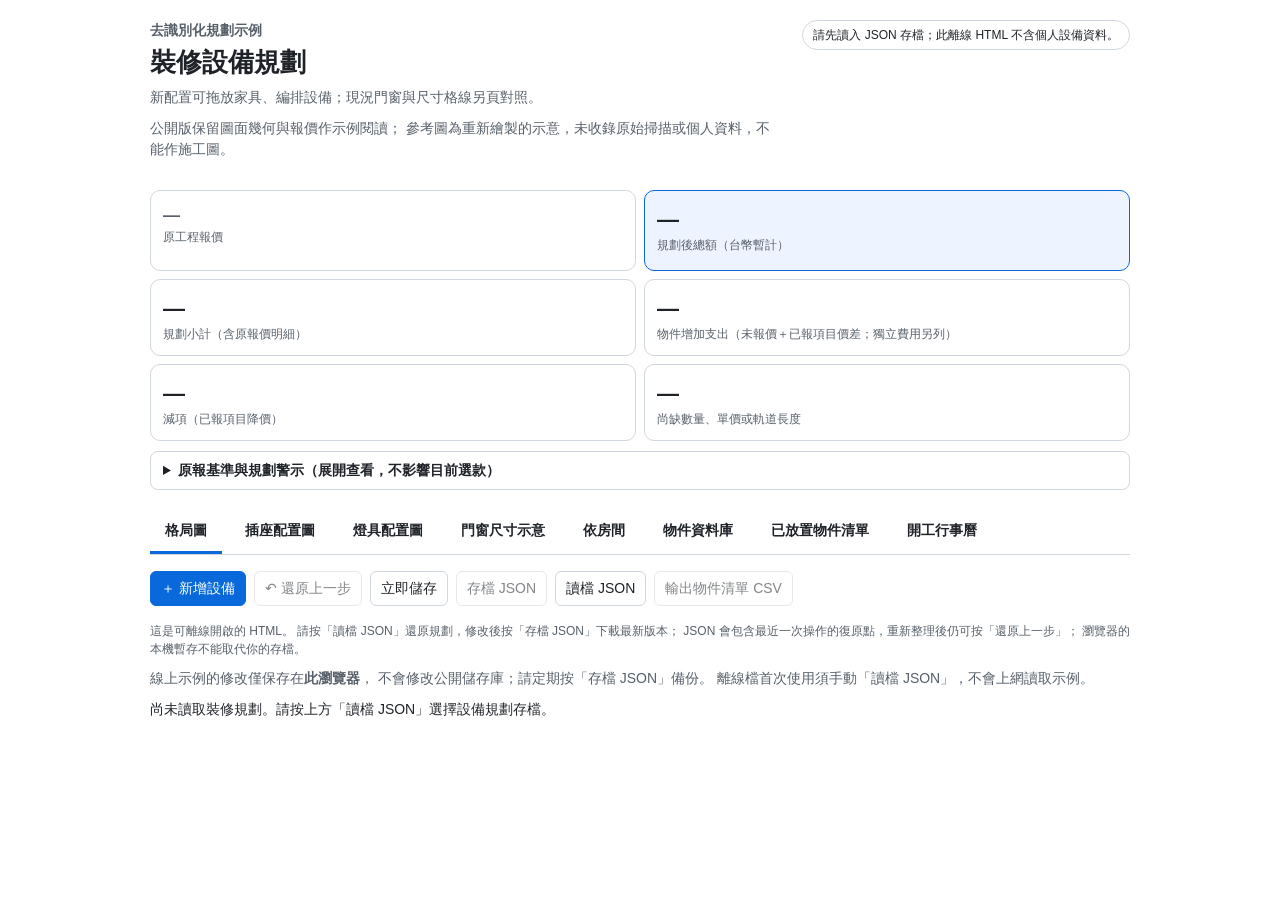
==== commit f2ec61df: "Add independent management committee cleaning fee Co-authored-by: Copilot App <223556219+Copilot@use" ====
--- a/portable/裝修設備規劃.html
+++ b/portable/裝修設備規劃.html
@@ -2003,6 +2003,28 @@
 .construction-calendar :focus-visible {
     outline: 3px solid #176d9d; outline-offset: 2px;
 }
+.management-fee {
+    min-width: 0; margin-bottom: 20px; padding: 16px;
+    border: 1px solid #a5bac4; border-radius: 8px;
+    overflow-wrap: anywhere;
+}
+.management-fee p { font-size: 14px; line-height: 1.6; }
+.management-fee-summary { font-weight: 600; }
+.management-fee-actions { display: flex; flex-wrap: wrap; gap: 8px; }
+.management-fee button { min-height: 44px; white-space: normal; }
+.management-fee fieldset {
+    min-width: 0; margin: 12px 0; padding: 12px;
+    border: 1px solid #a5bac4;
+}
+.management-fee label { display: block; margin: 8px 0; font-size: 14px; }
+.management-fee input {
+    display: block; box-sizing: border-box; width: 260px; max-width: 100%;
+    min-height: 44px; font-size: 16px;
+}
+.management-fee-error { color: #a12b23; }
+#management-fee-budget { min-width: 0; overflow-wrap: anywhere; }
+#management-fee-budget[hidden] { display: none; }
+#management-fee-note { display: block; font-size: 14px; }
 @media (max-width: 540px) {
     .calendar-editor { grid-template-columns: minmax(0, 1fr); }
     .calendar-navigation button { font-size: 13px; }
@@ -2050,7 +2072,12 @@
                 <small id="overall-note"></small>
             </div>
             <div><strong id="priced-total">—</strong><span>規劃小計（含原報價明細）</span></div>
-            <div><strong id="additional-total">—</strong><span>增加支出（未報價＋已報項目價差）</span></div>
+            <div><strong id="additional-total">—</strong><span>物件增加支出（未報價＋已報項目價差；獨立費用另列）</span></div>
+            <div id="management-fee-budget" hidden>
+                <strong id="management-fee-total">—</strong>
+                <span>管委會施工期間清潔費（原報價外）</span>
+                <small id="management-fee-note"></small>
+            </div>
             <div><strong id="reduction-total">—</strong><span>減項（已報項目降價）</span></div>
             <div><strong id="pending-count">—</strong><span>尚缺數量、單價或軌道長度</span></div>
         </section>
@@ -2113,6 +2140,9 @@
             示例顯示規則，原始起迄不順延，實際休工及工期須與承包商確認。
             台灣假日與農曆僅作參考；
             不連接 Google 行事曆，不會自動同步或增加工程費。
+            新版匿名示例另列管委會清潔費 110 個日曆日 × NT$100
+            ＝NT$11,000（含 15 個週日），原報及原工程清潔 NT$35,000 不變；
+            舊瀏覽器存檔不會自動加費，以目前載入的資料為準。
             光學規格不全時光圈僅作瓦數相對示意，絕不虛構 lux。
             暫計總額＝原報＋已知台幣追加－減項；
             外幣未換算，未報本體及施工、稅金與可能的工程變更均未計。</p>
@@ -2152,7 +2182,7 @@
         <section id="content" role="tabpanel" aria-label="設備清單">
             <p class="muted">正在讀取設備資料…</p></section>
     </main>
-    <script id="portable-bundle" type="application/json">{"modules":[{"path":"assets/furniture.js","source":"export const FURNITURE_TEMPLATES = Object.freeze({\n    \"bed-double\": Object.freeze({ name: \"雙人床\", width: 110, height: 76, widthCm: 150, depthCm: 190 }),\n    \"bed-single\": Object.freeze({ name: \"單人床\", width: 82, height: 70, widthCm: 90, depthCm: 190 }),\n    sofa: Object.freeze({ name: \"沙發\", width: 106, height: 54, widthCm: 180, depthCm: 85 }),\n    \"dining-table\": Object.freeze({ name: \"餐桌\", width: 84, height: 62, widthCm: 120, depthCm: 75 }),\n    desk: Object.freeze({ name: \"書桌\", width: 85, height: 48, widthCm: 120, depthCm: 60 }),\n    wardrobe: Object.freeze({ name: \"衣櫃\", width: 100, height: 42, widthCm: 120, depthCm: 60 }),\n    \"tv-cabinet\": Object.freeze({ name: \"電視櫃\", width: 92, height: 35, widthCm: 150, depthCm: 40 }),\n    refrigerator: Object.freeze({ name: \"冰箱\", width: 39, height: 39, widthCm: 70, depthCm: 70 }),\n    television: Object.freeze({ name: \"電視\", width: 66, height: 6, widthCm: 120, depthCm: 10 }),\n    washer: Object.freeze({ name: \"洗衣機\", width: 33, height: 33, widthCm: 60, depthCm: 60 }),\n    dryer: Object.freeze({ name: \"烘衣機\", width: 33, height: 33, widthCm: 60, depthCm: 60 }),\n    \"kitchen-prep\": Object.freeze({ name: \"備餐檯／洗碗機上方檯面\", widthCm: 60, depthCm: 60 }),\n    \"kitchen-sink-base\": Object.freeze({ name: \"水槽櫃\", widthCm: 76, depthCm: 60 }),\n    \"kitchen-cooktop-base\": Object.freeze({ name: \"IH＋瓦斯共用爐檯櫃\", widthCm: 80, depthCm: 60 }),\n    \"kitchen-tower\": Object.freeze({ name: \"短翼末端電器高櫃（訂製／尺寸待丈量）\", widthCm: 40, depthCm: 60 }),\n    \"kitchen-return\": Object.freeze({ name: \"轉角連續備餐平台（訂製／尺寸待丈量）\", widthCm: 40, depthCm: 75 }),\n    \"kitchen-dishwasher\": Object.freeze({ name: \"Bosch 洗碗機（型號待選）\", widthCm: 60, depthCm: 54 }),\n    \"kitchen-sink\": Object.freeze({ name: \"廚房下嵌水槽\", widthCm: 65, depthCm: 42 }),\n    \"kitchen-faucet\": Object.freeze({ name: \"廚房龍頭\", widthCm: 12, depthCm: 10 }),\n    \"kitchen-hood\": Object.freeze({ name: \"隱藏式排油煙機（上方投影）\", widthCm: 80, depthCm: 12 }),\n    \"kitchen-ih\": Object.freeze({ name: \"單口 IH 爐（待選）\", widthCm: 30, depthCm: 38 }),\n    \"kitchen-gas\": Object.freeze({ name: \"單口瓦斯爐（待選）\", widthCm: 30, depthCm: 38 }),\n    \"kitchen-hot-water\": Object.freeze({ name: \"櫃下即熱飲水機（示意）\", widthCm: 20, depthCm: 14 }),\n});\n"},{"path":"assets/laundry-notes.js","source":"export const BALCONY_SWAP_TAG = \"[balcony-swap:1]\";\nexport const BALCONY_SINK_ID = \"balcony-outboard-sink\";\nexport const BALCONY_FLOOR_DRYER_WARNING =\n    \"陽台左側原混凝土樓板僅條件式暫位；現況泥作水槽擬拆，須核價與許可，尚未拆除。\" +\n    \"Whirlpool 8TWGD5050PW 為瓦斯機，寬73.7×深72.1×高102.9cm、56kg；\" +\n    \"約81cm僅為圖示毛深，未轉向深72.1cm已只餘不足9cm，\" +\n    \"轉向後機寬73.7cm占短邊，尚未扣管線、排氣、維修與拉門淨距，可能阻擋逃生。\" +\n    \"R33 原始插座標位靠舊水槽，可能與機身圖示重疊；不自動移位或視為烘衣機專線。\" +\n    \"必須由合格人員確認固定燃氣路徑（不可用軟管跨門）、獨立室外排氣、\" +\n    \"右牆熱水器安全間距、防雨、防水供電、漏電保護、荷重振動與許可。\" +\n    \"移離外推鐵窗不等於可安裝；非可施工配置，不得據圖施工。\";\nexport const BALCONY_BASIN_WARNING =\n    \"外推區掛牆洗衣盆82×48cm僅概念尺寸，型號、實重與盛水荷重未知；\" +\n    \"需由專業人員設計可錨固於可靠混凝土結構的獨立支撐，不能以原鐵窗作承重依據。\" +\n    \"外推實際淨深、合法給排水／污水接管、護欄使用口、防墜及從原樓板使用的動線未核；\" +\n    \"缺乏安全支撐、淨空或合法許可即不能採用。盆體、支撐、拆除、改管與安裝均待報價，非可施工配置。\";\n\nexport function isConditionalFloorDryer(item) {\n    return item?.id === \"balcony-dryer\" && item.roomId === \"balcony\" &&\n        item.kind === \"furniture\" && item.furnitureType === \"dryer\" &&\n        item.note?.includes(BALCONY_SWAP_TAG) === true;\n}\n\nexport function isConditionalOutboardSink(item) {\n    return item?.id === BALCONY_SINK_ID && item.roomId === \"ac-platform\" &&\n        item.note?.includes(BALCONY_SWAP_TAG) === true;\n}\n\nexport function laundryDimensions(item) {\n    const width = item?.widthCm ?? 60;\n    const depth = item?.depthCm ?? 60;\n    return `${width}×${depth}cm${item?.productId ? \"商品占地（未含安裝淨距）\" : \"占地暫估\"}`;\n}\n\nexport function conditionalGasDryerWarning(item) {\n    if (!/8TWGD5050PW/i.test(item?.brandModel ?? \"\")) return \"\";\n    if (item.roomId === \"balcony\") return BALCONY_FLOOR_DRYER_WARNING;\n    if (item.roomId !== \"ac-platform\") {\n        return \"瓦斯烘衣機的新位置未經專業核可；固定燃氣、獨立排氣、門口淨距與防火待現勘，非可施工配置。\";\n    }\n    return \"Whirlpool 8TWGD5050PW 瓦斯烘衣機僅條件式選款，非可施工配置。\" +\n        \"商品寬73.7×深72.1×高102.9cm；外推鐵窗約78cm為圖示毛深，\" +\n        \"即使按72.1cm深度也僅剩約5.9cm（不足6cm），尚未扣框架、排氣及維修空間。\" +\n        \"瓦斯供應、排氣、防雨、荷重／振動、防火及合法許可均未核；未確認安全接管或安裝核可，\" +\n        \"必須由合格專業人員現勘，不得依此圖自行施工。\";\n}\n\nexport function laundryMarkerNote(item) {\n    if (isConditionalOutboardSink(item)) return BALCONY_BASIN_WARNING;\n    if (![\"washer\", \"dryer\"].includes(item?.furnitureType)) return \"\";\n    return `${laundryDimensions(item)}；${conditionalGasDryerWarning(item) ||\n        \"供電、給排水或排氣、承重與安裝待現場確認。\"}`;\n}\n"},{"path":"assets/house-geometry.js","source":"import { isConditionalFloorDryer } from \"./laundry-notes.js\";\n\n// One SVG unit follows the source plan's 1:60 scale at 144 pixels per inch.\nexport const PLAN_PIXELS_PER_CM = 2 * 72 / (2.54 * 60);\nexport const HOUSE_SIZE = Object.freeze({ width: 945, height: 1980 });\nexport const BALCONY_SINK = Object.freeze({ x: 582, y: 1757, width: 66, height: 62 });\nexport const EXTERIOR_PLATFORM = Object.freeze({\n    x: 259.68, y: 1838.32, width: 557.04, height: 73.8,\n});\n\nfunction zone(id, coordinates, labelX, labelY, tone) {\n    const points = Object.freeze(coordinates.map(([x, y]) => Object.freeze({ x, y })));\n    const xs = points.map((point) => point.x);\n    const ys = points.map((point) => point.y);\n    const x = Math.min(...xs);\n    const y = Math.min(...ys);\n    return Object.freeze({\n        id, x, y, width: Math.max(...xs) - x, height: Math.max(...ys) - y,\n        path: `M${points.map((point) => `${point.x} ${point.y}`).join(\" L\")} Z`,\n        points, labelX, labelY, tone,\n    });\n}\n\nexport function rectangularZone(id, x, y, width, height) {\n    return zone(id, [[x, y], [x + width, y], [x + width, y + height], [x, y + height]],\n        x + width / 2, y + height / 2, \"utility\");\n}\n\nfunction cubic(a, b, c, d) {\n    return Array.from({ length: 33 }, (_, index) => {\n        const t = index / 32;\n        const u = 1 - t;\n        return [0, 1].map((axis) => Math.round(100 * (\n            u ** 3 * a[axis] + 3 * u ** 2 * t * b[axis] +\n            3 * u * t ** 2 * c[axis] + t ** 3 * d[axis]\n        )) / 100);\n    });\n}\n\nconst masterArc = cubic(\n    [580.49, 38.82], [666.29, 14.62], [756.85, 57.06], [793.14, 138.49]\n);\n\n// Coordinates are inner wall faces from PDF page 1 after rotation: (1273 - pdfY, pdfX - 122).\nexport const HOUSE_ZONES = Object.freeze([\n    zone(\"living-dining\", [\n        [352, 192], [569, 192], [569, 1045], [200, 1045],\n        [200, 730], [291, 730], [291, 651], [231, 651],\n        [231, 253], [321, 253], [321, 210], [352, 210],\n    ], 391, 590, \"living\"),\n    zone(\"entry\", [[31, 902], [200, 902], [200, 1050], [31, 1050]],\n        116, 981, \"entry\"),\n    rectangularZone(\"corridor\", 468, 1045, 101, 474),\n    zone(\"master\", [\n        ...masterArc, [793, 192], [824, 192], [824, 211], [855, 211],\n        [855, 655], [827, 655], [827, 717], [580, 717],\n    ], 705, 395, \"sleep\"),\n    rectangularZone(\"bath-main\", 580, 728, 273, 156),\n    zone(\"bedroom-1\", [\n        [580, 904], [853, 904], [853, 1213], [826, 1213], [826, 1238], [580, 1238],\n    ], 711, 1100, \"sleep\"),\n    zone(\"kitchen\", [\n        [580, 1251], [826, 1251], [826, 1284], [853, 1284], [853, 1407], [580, 1407],\n    ], 715, 1350, \"utility\"),\n    zone(\"studio\", [\n        [580, 1417], [854, 1417], [854, 1679], [800, 1679], [800, 1737], [580, 1737],\n    ], 715, 1570, \"work\"),\n    rectangularZone(\"balcony\", 580, 1749, 274, 76),\n    rectangularZone(\"ac-platform\", EXTERIOR_PLATFORM.x, EXTERIOR_PLATFORM.y,\n        EXTERIOR_PLATFORM.width, EXTERIOR_PLATFORM.height),\n    rectangularZone(\"bedroom-2\", 260, 1045, 208, 291),\n    rectangularZone(\"bath-guest\", 263, 1352, 194, 156),\n    rectangularZone(\"bedroom-3\", 260, 1519, 309, 306),\n].map((entry) => {\n    const labels = {\n        \"bath-main\": [721, 810, \"bath\"],\n        balcony: [676, 1790, \"balcony\"],\n        \"ac-platform\": [535, 1882, \"exterior\"],\n        \"bedroom-2\": [361, 1180, \"sleep\"],\n        corridor: [518, 1282, \"corridor\"],\n        \"bath-guest\": [359, 1430, \"bath\"],\n        \"bedroom-3\": [412, 1660, \"sleep\"],\n    };\n    const label = labels[entry.id];\n    return label ? Object.freeze({\n        ...entry, labelX: label[0], labelY: label[1], tone: label[2],\n    }) : entry;\n}));\n\nexport const HOUSE_ZONE_BY_ID = new Map(HOUSE_ZONES.map((entry) => [entry.id, entry]));\nexport const ENTRY_LIVING_PASSAGE = Object.freeze({\n    x: 200, yStart: 915, yEnd: 1020,\n    label: \"現況圖玄關－客餐廳木作拱門；開口位置依圖示意，淨寬與高度待現場核對\",\n});\nexport const ROOM_DRAWING_DIMENSIONS = Object.freeze({\n    \"bath-main\": Object.freeze({ widthCm: 289, depthCm: 165, kind: \"inner\", source: \"現況圖牆內緣\" }),\n    \"bath-guest\": Object.freeze({ widthCm: 205, depthCm: 165, kind: \"inner\", source: \"現況圖牆內緣\" }),\n    master: Object.freeze({ widthCm: 291, depthCm: 725, kind: \"bounds\", source: \"現況圖弧形外接輪廓\" }),\n    \"bedroom-1\": Object.freeze({ widthCm: 289, depthCm: 353.5, kind: \"bounds\", source: \"現況圖牆內緣；角落有柱位\" }),\n    \"bedroom-2\": Object.freeze({ widthCm: 220, depthCm: 308, kind: \"inferred\", source: \"新增隔間依 6.78㎡ 與相鄰原牆推算\" }),\n    corridor: Object.freeze({ widthCm: 107, depthCm: 502, kind: \"bounds\",\n        source: \"現況圖走廊外接跨度；新隔間與門洞待現場核對\" }),\n    \"bedroom-3\": Object.freeze({ widthCm: 327.5, depthCm: 324, kind: \"inner\", source: \"現況圖牆內緣及 327.5cm 標註\" }),\n    \"living-dining\": Object.freeze({ widthCm: 391, depthCm: 903, kind: \"bounds\", source: \"現況圖凹凸外接輪廓\" }),\n    kitchen: Object.freeze({ widthCm: 289, depthCm: 165, kind: \"bounds\", source: \"現況圖牆內緣；角落有柱位\" }),\n    studio: Object.freeze({ widthCm: 290, depthCm: 338.5, kind: \"bounds\", source: \"現況圖牆內緣；後側有柱位\" }),\n    balcony: Object.freeze({ widthCm: 290, depthCm: 81, kind: \"inner\", source: \"現況圖牆內緣及 81cm 標註\" }),\n    \"ac-platform\": Object.freeze({ widthCm: 590, depthCm: 78, kind: \"platform\", source: \"現況圖 U 形外推線；深度按圖面量繪\" }),\n    entry: Object.freeze({ widthCm: 179, depthCm: 157, kind: \"bounds\", source: \"現況圖入口外接範圍\" }),\n});\nfor (const [id, measured] of Object.entries(ROOM_DRAWING_DIMENSIONS)) {\n    const geometry = HOUSE_ZONE_BY_ID.get(id);\n    if (!geometry || Math.abs(geometry.width / PLAN_PIXELS_PER_CM - measured.widthCm) > 1 ||\n        Math.abs(geometry.height / PLAN_PIXELS_PER_CM - measured.depthCm) > 1) {\n        throw new RangeError(`房間 ${id} 的圖面尺寸與輪廓不符。`);\n    }\n}\nexport const MASTER_ARC_POINTS = Object.freeze(HOUSE_ZONE_BY_ID.get(\"master\").points.slice(0, 33));\nexport const CORRIDOR_PATH = \"M468 1045 H569 V1519 H468 Z\";\nexport const EXISTING_CURVED_BAY_PATH =\n    \"M569.2 30.38 C520.51 48.48 481.29 85.6 460.53 133.2 L460.53 173.4 H569.2 Z\";\n\nexport function pointInZone(room, x, y) {\n    if (!room?.points || !Number.isFinite(x) || !Number.isFinite(y)) return false;\n    let inside = false;\n    const { points } = room;\n    for (let i = 0, j = points.length - 1; i \u003c points.length; j = i++) {\n        const a = points[j];\n        const b = points[i];\n        const cross = (x - a.x) * (b.y - a.y) - (y - a.y) * (b.x - a.x);\n        if (Math.abs(cross) \u003c 0.000001 &&\n            x >= Math.min(a.x, b.x) && x \u003c= Math.max(a.x, b.x) &&\n            y >= Math.min(a.y, b.y) && y \u003c= Math.max(a.y, b.y)) return true;\n        if ((a.y > y) !== (b.y > y) &&\n            x \u003c (b.x - a.x) * (y - a.y) / (b.y - a.y) + a.x) inside = !inside;\n    }\n    return inside;\n}\n\nexport function footprintFits(room, x, y, width, height, item = null) {\n    if (!(width > 0 && height > 0)) return false;\n    const clearance = 0.75;\n    const left = x - width / 2 - clearance;\n    const top = y - height / 2 - clearance;\n    const right = x + width / 2 + clearance;\n    const bottom = y + height / 2 + clearance;\n    if (left \u003c room.x || right > room.x + room.width ||\n        top \u003c room.y || bottom > room.y + room.height) return false;\n    if (room.id === \"balcony\" && !isConditionalFloorDryer(item) &&\n        left \u003c BALCONY_SINK.x + BALCONY_SINK.width &&\n        right > BALCONY_SINK.x &&\n        top \u003c BALCONY_SINK.y + BALCONY_SINK.height &&\n        bottom > BALCONY_SINK.y) return false;\n    for (let ix = 0; ix \u003c= 4; ix++) {\n        for (let iy = 0; iy \u003c= 4; iy++) {\n            if (!pointInZone(room, left + (right - left) * ix / 4,\n                top + (bottom - top) * iy / 4)) return false;\n        }\n    }\n    return true;\n}\n\nexport function nearestRoomCenter(room, x, y, width, height, item = null) {\n    const clearance = 0.75;\n    const minX = room.x + width / 2 + clearance;\n    const maxX = room.x + room.width - width / 2 - clearance;\n    const minY = room.y + height / 2 + clearance;\n    const maxY = room.y + room.height - height / 2 - clearance;\n    if (minX > maxX || minY > maxY) return null;\n    const keepInsideBounds = (cx, cy) => ({\n        x: Math.max(minX, Math.min(maxX, cx)),\n        y: Math.max(minY, Math.min(maxY, cy)),\n    });\n    const start = keepInsideBounds(x, y);\n    if (footprintFits(room, start.x, start.y, width, height, item)) return start;\n    for (let radius = 2; radius \u003c= 180 * PLAN_PIXELS_PER_CM; radius += 2) {\n        let nearest = null;\n        let distance = Infinity;\n        for (let step = 0; step \u003c 32; step++) {\n            const angle = 2 * Math.PI * step / 32;\n            const point = keepInsideBounds(start.x + radius * Math.cos(angle),\n                start.y + radius * Math.sin(angle));\n            const candidateDistance = Math.hypot(point.x - x, point.y - y);\n            if (candidateDistance \u003c distance &&\n                footprintFits(room, point.x, point.y, width, height, item)) {\n                nearest = point;\n                distance = candidateDistance;\n            }\n        }\n        if (nearest) return nearest;\n    }\n    return null;\n}\n"},{"path":"assets/lighting-preview.js","source":"import { PLAN_PIXELS_PER_CM, pointInZone } from \"./house-geometry.js\";\n\nexport const ILLUSTRATIVE_LIGHT_RANGE_CM = Object.freeze({\n    ceiling: 140,\n    \"ceiling-32w\": 170,\n    \"ceiling-outdoor\": 100,\n    recessed: 100,\n    \"recessed-12w\": 85,\n    track: 85,\n});\nexport const LIGHT_PREVIEW_PLANES_CM = Object.freeze({ floor: 0, desk: 80 });\n\nexport function isPlacedLight(item) {\n    return item?.placement != null &&\n        (item.lightType === \"ceiling\" || item.lightType === \"recessed\" ||\n            item.lightType === \"track\" && item.spotlightQuantity > 0);\n}\n\nfunction validatePlane(heightCm) {\n    if (!Object.values(LIGHT_PREVIEW_PLANES_CM).includes(heightCm)) {\n        throw new RangeError(\"照度評估平面須選地板或 80cm 高的桌面。\");\n    }\n}\n\nexport function lightDataStatus(item, room, planeHeightCm = 80) {\n    validatePlane(planeHeightCm);\n    const missing = [];\n    if (item.lightLumens == null) missing.push(\"流明\");\n    if (item.beamAngleDeg == null) missing.push(\"光束角\");\n    if (!item.lightSpecSource?.trim()) missing.push(\"光學資料來源\");\n    if (room.ceilingHeightCm == null) missing.push(\"天花淨高\");\n    else if (room.ceilingHeightCm \u003c= planeHeightCm) {\n        throw new RangeError(\"天花高度須高於目前選定的照度評估平面。\");\n    }\n    if (room.cmScale === null) missing.push(\"房間平面尺寸\");\n    return {\n        mode: missing.length ? item.lightWatts == null\n            ? \"default-illustration\" : \"watt-relative\" : \"lux-estimate\",\n        missing,\n    };\n}\n\nfunction legacyLightRangeCm(item) {\n    if (item.lightType === \"ceiling\") {\n        if (item.roomId === \"balcony\") return ILLUSTRATIVE_LIGHT_RANGE_CM[\"ceiling-outdoor\"];\n        if ([\"sylvania-32w\", \"aiwa-32w\"].includes(item.lightSelection)) {\n            return ILLUSTRATIVE_LIGHT_RANGE_CM[\"ceiling-32w\"];\n        }\n    }\n    if (item.lightType === \"recessed\" && item.lightSelection === \"dance-12w\") {\n        return ILLUSTRATIVE_LIGHT_RANGE_CM[\"recessed-12w\"];\n    }\n    return ILLUSTRATIVE_LIGHT_RANGE_CM[item.lightType] ?? 0;\n}\n\nfunction lightParameters(item, room, planeHeightCm) {\n    const { mode } = lightDataStatus(item, room, planeHeightCm);\n    const scale = room.cmScale ?? PLAN_PIXELS_PER_CM;\n    if (mode === \"lux-estimate\") {\n        const heightM = (room.ceilingHeightCm - planeHeightCm) / 100;\n        const halfBeam = item.beamAngleDeg * Math.PI / 360;\n        const intensityCd = item.lightLumens /\n            (2 * Math.PI * (1 - Math.cos(halfBeam)));\n        const centerLux = intensityCd / (heightM * heightM);\n        const radius = Math.min(heightM * 100 * Math.tan(halfBeam) * scale,\n            Math.hypot(room.width, room.height) + 50 * scale);\n        return {\n            mode, radius, centerLux, heightM, halfBeam, intensityCd,\n            opacity: Math.max(.35, Math.min(1, Math.sqrt(centerLux / 300))),\n        };\n    }\n    if (item.lightWatts == null) {\n        return { mode, radius: legacyLightRangeCm(item) * scale, opacity: 1 };\n    }\n    const reference = item.lightType === \"ceiling\"\n        ? { watts: 32, radius: item.roomId === \"balcony\" ? 100 : 170 }\n        : { watts: 12, radius: 85 };\n    const ratio = Math.sqrt(item.lightWatts / reference.watts);\n    return {\n        mode,\n        radius: Math.max(40, Math.min(400, reference.radius * ratio)) * scale,\n        opacity: Math.max(.45, Math.min(1, ratio)),\n    };\n}\n\nexport function lightSourcesForRoom(room, items, activeLightIds, planeHeightCm = 80) {\n    if (!(activeLightIds instanceof Set)) {\n        throw new TypeError(\"照明模擬須提供已開啟的燈具清單。\");\n    }\n    validatePlane(planeHeightCm);\n    return items.filter((item) => item.roomId === room.id && isPlacedLight(item) &&\n        activeLightIds.has(item.id)).flatMap((item) => {\n        const x = room.x + item.placement.x * room.width;\n        const y = room.y + item.placement.y * room.height;\n        const light = lightParameters(item, room, planeHeightCm);\n        if (item.lightType !== \"track\") return [{ x, y, ...light, itemId: item.id }];\n        if (!Number.isSafeInteger(item.spotlightQuantity) ||\n            item.spotlightQuantity \u003c 1 || item.spotlightQuantity > 12 ||\n            !Number.isFinite(item.trackLengthCm) || item.trackLengthCm \u003c= 0) {\n            throw new RangeError(\"軌道燈盞數或軌道長度無效，無法模擬照明。\");\n        }\n        const length = item.trackLengthCm * (room.cmScale ?? PLAN_PIXELS_PER_CM);\n        const angle = (item.orientation ?? 0) * Math.PI / 180;\n        return Array.from({ length: item.spotlightQuantity }, (_, index) => ({\n            x: x - ((index + .5) / item.spotlightQuantity * length - length / 2) *\n                Math.sin(angle),\n            y: y + ((index + .5) / item.spotlightQuantity * length - length / 2) *\n                Math.cos(angle),\n            ...light,\n            itemId: item.id,\n        }));\n    });\n}\n\nfunction directLux(source, distanceM) {\n    if (Math.atan2(distanceM, source.heightM) > source.halfBeam) return 0;\n    const squared = source.heightM ** 2 + distanceM ** 2;\n    // Uniform-cone direct illuminance only; room reflections and obstructions are not modeled.\n    return source.intensityCd * source.heightM / squared ** 1.5;\n}\n\nexport function estimateRoomIlluminance(room, items, activeLightIds,\n    planeHeightCm = 80) {\n    const placed = items.filter((item) => item.roomId === room.id && isPlacedLight(item));\n    const incomplete = placed.map((item) => ({ item,\n        ...lightDataStatus(item, room, planeHeightCm) }))\n        .filter((entry) => entry.mode !== \"lux-estimate\");\n    const sources = lightSourcesForRoom(room, items, activeLightIds, planeHeightCm);\n    const complete = sources.filter((source) => source.mode === \"lux-estimate\");\n    if (!complete.length) return {\n        minLux: null, averageLux: null, maxLux: null, sampleCount: 0,\n        completeCount: 0, incomplete,\n    };\n    const scale = room.cmScale ?? PLAN_PIXELS_PER_CM;\n    const step = Math.max(40 * scale, Math.max(room.width, room.height) / 48);\n    let minimum = Infinity;\n    let maximum = 0;\n    let total = 0;\n    let count = 0;\n    for (let y = room.y + step / 2; y \u003c room.y + room.height; y += step) {\n        for (let x = room.x + step / 2; x \u003c room.x + room.width; x += step) {\n            if (!pointInZone(room, x, y)) continue;\n            const lux = complete.reduce((amount, source) =>\n                amount + directLux(source,\n                    Math.hypot(x - source.x, y - source.y) / scale / 100), 0);\n            minimum = Math.min(minimum, lux);\n            maximum = Math.max(maximum, lux);\n            total += lux;\n            count++;\n        }\n    }\n    return {\n        minLux: count ? minimum : null,\n        averageLux: count ? total / count : null,\n        maxLux: count ? maximum : null,\n        sampleCount: count,\n        completeCount: complete.length,\n        incomplete,\n    };\n}\n\nexport function renderLightingPreview(room, items, activeLightIds,\n    planeHeightCm = 80) {\n    if (activeLightIds === null) return \"\";\n    const sources = lightSourcesForRoom(room, items, activeLightIds, planeHeightCm);\n    const clipId = `lighting-clip-${room.id}`;\n    const glowId = `lighting-glow-${room.id}`;\n    return `\u003cg class=\"lighting-preview\" aria-hidden=\"true\" pointer-events=\"none\">\n        \u003cdefs>\n            \u003cclipPath id=\"${clipId}\">\u003cpath d=\"${room.path}\"/>\u003c/clipPath>\n            \u003cradialGradient id=\"${glowId}\">\n                \u003cstop offset=\"0%\" stop-color=\"#fff4ba\" stop-opacity=\".98\"/>\n                \u003cstop offset=\"46%\" stop-color=\"#ffdf76\" stop-opacity=\".81\"/>\n                \u003cstop offset=\"78%\" stop-color=\"#ffd46a\" stop-opacity=\".36\"/>\n                \u003cstop offset=\"100%\" stop-color=\"#ffd46a\" stop-opacity=\"0\"/>\n            \u003c/radialGradient>\n        \u003c/defs>\n        \u003cpath class=\"lighting-preview-dark\" d=\"${room.path}\"/>\n        \u003cg clip-path=\"url(#${clipId})\">\n            ${sources.map(({ x, y, radius, itemId, mode, opacity, centerLux }) =>\n                `\u003ccircle class=\"lighting-preview-glow\" data-light-source=\"${itemId}\"\n                    data-preview-mode=\"${mode}\"\n                    ${centerLux == null ? \"\" :\n                        `data-estimated-center-lux=\"${Math.round(centerLux * 10) / 10}\"`}\n                    cx=\"${x}\" cy=\"${y}\" r=\"${radius}\" opacity=\"${opacity}\"\n                    fill=\"url(#${glowId})\"/>`).join(\"\")}\n        \u003c/g>\n    \u003c/g>`;\n}\n"},{"path":"assets/circuit-preview.js","source":"import { isPlacedLight } from \"./lighting-preview.js\";\n\nexport const CONTROL_RELATIONS_VERSION = 1;\nexport const CONTROL_RELATIONS_CAUTION =\n    \"屋主指定對應待電工核／非實際配管走線／非施工圖\";\n\nexport function isControlTarget(item) {\n    return isPlacedLight(item) && item.quantity > 0 &&\n        Number.isFinite(item.placement.x) && Number.isFinite(item.placement.y);\n}\n\nexport function validateControlRelations(items) {\n    const byId = new Map(items.map((item) => [item.id, item]));\n    for (const item of items) {\n        if (!Object.hasOwn(item, \"controlledLightIds\")) continue;\n        const ids = item.controlledLightIds;\n        if (!item.switchType || !Array.isArray(ids) || ids.length > 600 ||\n            ids.some((id) => typeof id !== \"string\" || !id.length) ||\n            new Set(ids).size !== ids.length) {\n            throw new TypeError(\"開關對應須為不重複的燈具ID清單，且只能填於開關面板。\");\n        }\n        if (ids.length && (item.switchPlanStatus !== \"active\" || !item.placement)) {\n            throw new RangeError(\"移除開關或清除標位前，請先在燈具配置圖解除對應。\");\n        }\n        if (ids.some((id) => !isControlTarget(byId.get(id)))) {\n            throw new RangeError(\n                \"開關對應的燈具不存在、未標位或無有效燈頭；請先解除對應，再刪除或停用燈具。\"\n            );\n        }\n    }\n}\n\nexport function hasControlRelations(state) {\n    return [state?.items, state?.undo?.items].some((items) =>\n        items?.some((item) => Object.hasOwn(item, \"controlledLightIds\")));\n}\n\nexport function guardControlRelationsUpdate(current, candidate) {\n    if ((hasControlRelations(current) || hasControlRelations(candidate)) &&\n        candidate?.controlRelationsVersion !== CONTROL_RELATIONS_VERSION) {\n        throw new TypeError(\n            \"此存檔含開關燈具對應（含復原紀錄）；舊版畫布不能寫入，請重新載入支援對應的版本。\"\n        );\n    }\n}\n\nexport function itemHasControlRelations(item, items) {\n    return Boolean(item?.controlledLightIds?.length ||\n        items.some((entry) => entry.controlledLightIds?.includes(item?.id)));\n}\n\nexport function previewControlledLights(switchItem, items) {\n    if (!Array.isArray(items)) throw new TypeError(\"照明對應缺少設備清單。\");\n    if (!switchItem?.switchType || switchItem.switchPlanStatus !== \"active\" ||\n        !switchItem.placement) return [];\n    const ids = new Set(switchItem.controlledLightIds ?? []);\n    return items.filter((item) => ids.has(item.id) && isControlTarget(item));\n}\n\nexport function previewCircuitLinks(items) {\n    if (!Array.isArray(items)) throw new TypeError(\"照明對應缺少設備清單。\");\n    return items.filter((item) => item.switchType && item.placement &&\n        item.switchPlanStatus === \"active\")\n        .flatMap((switchItem) => previewControlledLights(switchItem, items)\n            .map((lightItem) => ({ switchItem, lightItem })));\n}\n"},{"path":"assets/door-allocation.js","source":"export const DOOR_ALLOCATION_VERSION = 1;\nexport const DOOR_ALLOCATION_IDS = Object.freeze([\n    \"door-balcony\", \"door-bedroom-3-studio\",\n    \"track-main-bath-hall\", \"track-bedroom-3-studio\",\n]);\nexport const DOOR_TRACK_CAUTION =\n    \"原報「滑門軌道－主浴.工作室」1.6米×1,800元＝2,880元；\" +\n    \"屋主暫改分臥室2、臥室3↔工作室各0.8米，長度未丈量。\" +\n    \"兩組木纖滑門19,000元原稱含緩衝軌道／軌道盒，與另列軌道額度可能重複，\" +\n    \"須廠商核對；保留歷史含項，不新增重複費用、不自動退費，非施工核可。\";\n\nexport const isAllocatedDoorItem = (item) =>\n    item?.doorQuoteAllocation === DOOR_ALLOCATION_VERSION;\nexport const isUnquotedBalconyDoor = (item) =>\n    isAllocatedDoorItem(item) && item.id === \"door-balcony\";\nexport const isQuotedDoor = (item) =>\n    item?.kind === \"door\" && !isUnquotedBalconyDoor(item);\n\nexport function hasDoorAllocation(state) {\n    return [state?.items, state?.undo?.items].some((items) =>\n        items?.some((item) => Object.hasOwn(item, \"doorQuoteAllocation\")));\n}\n\nexport function guardDoorAllocationUpdate(current, candidate) {\n    if ((hasDoorAllocation(current) || hasDoorAllocation(candidate)) &&\n        candidate?.doorAllocationVersion !== DOOR_ALLOCATION_VERSION) {\n        throw new TypeError(\n            \"此存檔含門片／軌道額度重歸屬（含復原）；請重新載入支援此功能的版本，舊版不能寫入。\"\n        );\n    }\n}\n\nexport function allocatedTrackDefinition(item, original) {\n    return isAllocatedDoorItem(item) && item.id === \"track-main-bath-hall\"\n        ? { ...original, roomId: \"bedroom-2\", doorId: \"bedroom-2\",\n            name: \"滑門軌道－臥室2（原主浴額度暫移）\" }\n        : original;\n}\n\nexport function validateDoorAllocation(items) {\n    const tagged = items.filter((item) =>\n        Object.hasOwn(item, \"doorQuoteAllocation\"));\n    if (!tagged.length) {\n        if (items.some((item) => item.doorId === \"bedroom-3-studio\")) {\n            throw new TypeError(\n                \"新增工作室滑門須連同陽台與兩筆軌道完整重歸屬，不可重複新增19,000元。\"\n            );\n        }\n        return;\n    }\n    if (tagged.length !== DOOR_ALLOCATION_IDS.length ||\n        tagged.some((item) => !isAllocatedDoorItem(item) ||\n            !DOOR_ALLOCATION_IDS.includes(item.id)) ||\n        !DOOR_ALLOCATION_IDS.every((id) =>\n            tagged.some((item) => item.id === id))) {\n        throw new TypeError(\n            \"門片／軌道額度重歸屬缺漏或版本無效，拒絕部分套用。\"\n        );\n    }\n    const baselines = new Map([\n        [\"master\", 14000], [\"main-bath-master\", 14000],\n        [\"bedroom-1\", 10500], [\"studio\", 10500], [\"bedroom-3\", 10500],\n        [\"main-bath-hall\", 8500], [\"guest-bath\", 8500],\n        [\"main-shower\", 0], [\"guest-shower\", 0],\n        [\"bedroom-2\", 19000], [\"balcony\", 0],\n        [\"bedroom-3-studio\", 19000],\n    ]);\n    const doors = items.filter((item) => item.kind === \"door\");\n    if (doors.length !== baselines.size ||\n        new Set(doors.map((item) => item.doorId)).size !== baselines.size ||\n        doors.some((item) => item.id !== `door-${item.doorId}` ||\n            item.quotedUnitPrice !== baselines.get(item.doorId) ||\n            item.quotedQuantity !== 1)) {\n        throw new TypeError(\n            \"重歸屬方案須保留完整且不重複的門位與原門片114,500元歷史基準。\"\n        );\n    }\n    for (const [id, doorId, roomId, baseline] of [\n        [\"door-balcony\", \"balcony\", \"studio\", 0],\n        [\"door-bedroom-3-studio\", \"bedroom-3-studio\", \"studio\", 19000],\n        [\"door-bedroom-2\", \"bedroom-2\", \"bedroom-2\", 19000],\n    ]) {\n        const door = items.find((entry) => entry.id === id);\n        if (!door || door.kind !== \"door\" || door.doorId !== doorId ||\n            door.roomId !== roomId || door.quotedUnitPrice !== baseline ||\n            door.quotedQuantity !== 1) {\n            throw new TypeError(\n                \"門片歷史額度須為臥室2與工作室各19,000元；陽台額度已移轉，不可重複或遺漏。\"\n            );\n        }\n    }\n    for (const [id, roomId, doorId] of [\n        [\"track-main-bath-hall\", \"bedroom-2\", \"bedroom-2\"],\n        [\"track-bedroom-3-studio\", \"studio\", \"bedroom-3-studio\"],\n    ]) {\n        const track = items.find((item) => item.id === id);\n        if (!track || track.kind !== \"equipment\" || track.roomId !== roomId ||\n            track.trackDoorId !== doorId || track.quotedQuantity !== .8 ||\n            track.quotedUnitPrice !== 1800) {\n            throw new TypeError(\n                \"原報1.6米軌道須暫分兩道木纖滑門各0.8米，不可新增或扣除歷史額度。\"\n            );\n        }\n    }\n}\n"},{"path":"assets/robot-plan.js","source":"export const ROBOT_ID = \"living-auto-water-robot\";\nexport const ROBOT_LABEL = \"掃拖機器人／自動上下水（條件暫位）\";\nexport const ROBOT_TAG = \"[auto-water-robot:1]\";\nexport const ROBOT_FEATURE_VERSION = 1;\nexport const ROBOT_SYMBOL_SIZE = 24;\nexport const ROBOT_CAUTION =\n    \"條件式暫位／非施工：客餐廳乾側靠主浴入口，非主臥側或浴室內。\" +\n    \"型號、機身／基座寬深高及門扇、逃生、維修淨空均未量；圖示不是實機占地。\" +\n    \"自動上下水只是需求；進水、污水路徑、排水坡度、防回流、防漏、防淹、檢修及合法施工須現勘。\" +\n    \"電壓、接地及濕區防護須合格電工核對；未指定任何 R／B 標位、插座或專用迴路，\" +\n    \"既有掃地機充電插座不代表供電已核可。\" +\n    \"機器、基座、材料與安裝均未報價，不可視為免費或已含原工程。\";\n\nexport const isPlannedRobot = (item) =>\n    item?.id === ROBOT_ID && item.kind === \"equipment\";\n\nexport function hasRobotPlan(state) {\n    return [state?.items, state?.undo?.items].some((items) =>\n        items?.some((item) => item.id === ROBOT_ID));\n}\n\nexport function guardRobotPlanUpdate(current, candidate) {\n    if ((hasRobotPlan(current) || hasRobotPlan(candidate)) &&\n        candidate?.robotFeatureVersion !== ROBOT_FEATURE_VERSION) {\n        throw new TypeError(\n            \"此存檔含掃拖機條件規劃（含復原）；請重新載入支援此功能的版本，舊版不能寫入。\"\n        );\n    }\n}\n\nexport function robotSymbol(width = ROBOT_SYMBOL_SIZE, height = ROBOT_SYMBOL_SIZE) {\n    return `\u003cg class=\"object-icon robot-symbol\">\n        \u003ctitle>掃拖機與上下水基座僅暫位；尺寸及淨空待核，符號非實際占地\u003c/title>\n        \u003crect x=\"${-width * .4}\" y=\"${-height * .45}\"\n            width=\"${width * .8}\" height=\"${height * .4}\" rx=\"2\"/>\n        \u003ccircle cy=\"${height * .15}\" r=\"${Math.min(width, height) * .3}\"/>\n        \u003cpath d=\"M${-width * .14} ${height * .15} H${width * .14}\"/>\n        \u003ctext x=\"${width * .35}\" y=\"${height * .45}\"\n            text-anchor=\"middle\">?\u003c/text>\n    \u003c/g>`;\n}\n\nexport function robotMarkerLabel() {\n    return '\u003ctext class=\"robot-plan-label\" x=\"-18\" y=\"-2\" text-anchor=\"end\">掃拖機器人' +\n        '\u003ctspan x=\"-18\" dy=\"12\">自動上下水（暫位）\u003c/tspan>\u003c/text>';\n}\n\nexport function renderRobotCaution(items) {\n    if (!items.some(isPlannedRobot)) return \"\";\n    return `\u003caside class=\"robot-caution\" role=\"note\">\n        \u003cdiv class=\"robot-legend\" data-robot-legend>\n            \u003csvg width=\"48\" height=\"48\" viewBox=\"-18 -18 36 36\"\n                role=\"img\" aria-label=\"掃拖機器人與上下水需求符號，非實機占地\">\n                ${robotSymbol()}\u003c/svg>\n            \u003cstrong>${ROBOT_LABEL}\u003c/strong>\n            \u003cspan>型號／尺寸／價格未知；沒有已核定的水電接點。\u003c/span>\n        \u003c/div>\n        \u003cp class=\"plan-overlap-alert\" data-robot-warning>\n            掃拖機僅暫位、非施工：主浴入口門扇／逃生淨空、給排水、\n            合格供電與實價均未核；未知費用不能視為零元。\u003c/p>\n        \u003cdetails>\u003csummary>掃拖機水電與現勘條件（展開）\u003c/summary>\n            \u003cp>${ROBOT_CAUTION}\u003c/p>\u003c/details>\n    \u003c/aside>`;\n}\n"},{"path":"assets/construction-calendar.js","source":"export const CALENDAR_VERSION = 1;\nexport const CALENDAR_ATTENDEES_VERSION = 1;\nexport const CALENDAR_SEED = \"public-construction-draft-2026-10-v1\";\nexport const MIN_DATE = \"1901-01-01\";\nexport const MAX_DATE = \"2099-12-31\";\n\nconst DAY_MS = 86_400_000;\nconst own = (value, key) =>\n    Object.prototype.hasOwnProperty.call(value ?? {}, key);\n\nexport const hasCalendar = (state) => own(state, \"constructionCalendar\");\nexport const hasCalendarAttendees = (state) =>\n    state?.constructionCalendar?.version === 2;\nexport const calendarFields = (state) => hasCalendar(state)\n    ? { constructionCalendar: structuredClone(state.constructionCalendar) } : {};\n\nexport function dateNumber(value) {\n    if (typeof value !== \"string\" || !/^\\d{4}-\\d{2}-\\d{2}$/.test(value) ||\n        value \u003c MIN_DATE || value > MAX_DATE) {\n        throw new TypeError(\"日期須為 1901–2099 年的 YYYY-MM-DD。\");\n    }\n    const time = Date.parse(`${value}T00:00:00Z`);\n    if (!Number.isFinite(time) ||\n        new Date(time).toISOString().slice(0, 10) !== value) {\n        throw new TypeError(\"日期不存在，請檢查月份、天數與閏年。\");\n    }\n    return time / DAY_MS;\n}\n\nexport function dateString(number) {\n    if (!Number.isSafeInteger(number)) {\n        throw new TypeError(\"日期序號須為完整的日數。\");\n    }\n    return new Date(number * DAY_MS).toISOString().slice(0, 10);\n}\n\nexport const addDays = (value, days) => dateString(dateNumber(value) + days);\nexport const isSunday = (value) =>\n    new Date(dateNumber(value) * DAY_MS).getUTCDay() === 0;\nexport const isSundayException = (event) =>\n    event.start === event.end && isSunday(event.start);\nexport const SUNDAY_REST_LABEL = \"師傅固定休假\";\nexport const SUNDAY_EXCEPTION_LABEL = \"週日例外安排\";\nexport const CALENDAR_WORK_RULE =\n    \"日期為原始含首尾範圍，非連續工作日；每週日師傅固定休假，\" +\n    \"多日工項週日不顯示施工段落。週六及非週日假日不自動跳過，\" +\n    \"起迄及完工日期不順延。\";\nexport const calendarWorkRule = (event) => isSundayException(event)\n    ? `${CALENDAR_WORK_RULE} 此筆為週日例外安排（使用者單日工項）。`\n    : CALENDAR_WORK_RULE;\n\nexport function taipeiToday(now = new Date()) {\n    const parts = new Intl.DateTimeFormat(\"en-CA\", {\n        timeZone: \"Asia/Taipei\",\n        year: \"numeric\", month: \"2-digit\", day: \"2-digit\",\n    }).formatToParts(now);\n    const part = (type) => parts.find((entry) => entry.type === type)?.value;\n    if (!part(\"year\") || !part(\"month\") || !part(\"day\")) {\n        throw new RangeError(\"無法取得台北日期。\");\n    }\n    return `${part(\"year\")}-${part(\"month\")}-${part(\"day\")}`;\n}\n\nfunction exactObject(value, keys, label) {\n    if (!value || typeof value !== \"object\" || Array.isArray(value) ||\n        Object.keys(value).some((key) => !keys.includes(key))) {\n        throw new TypeError(`${label}格式或欄位無效。`);\n    }\n}\n\nfunction text(value, max, label, required = false) {\n    if (typeof value !== \"string\" || value.length > max ||\n        (required && !value.trim())) {\n        throw new TypeError(`${label}${required ? \"不可空白且\" : \"\"}須為最多 ${max} 字文字。`);\n    }\n    return value;\n}\n\nexport function validateAttendeeRoles(roles) {\n    if (!Array.isArray(roles) || roles.length > 20) {\n        throw new TypeError(\"誰要出席須為最多 20 個角色標籤。\");\n    }\n    const seen = new Set();\n    return roles.map((role) => {\n        text(role, 40, \"出席角色\", true);\n        if (role !== role.trim() || /[\\r\\n\\t]/.test(role)) {\n            throw new TypeError(\"出席角色需去除前後空白，且每個標籤限一行。\");\n        }\n        if (/\\p{N}|[零〇一二三四五六七八九十百兩两]+[人位名]/u.test(role)) {\n            throw new TypeError(\n                \"誰要出席只填角色，不填人數；例如可填「屋主」。\"\n            );\n        }\n        const key = role.toLocaleLowerCase(\"zh-TW\");\n        if (seen.has(key)) {\n            throw new TypeError(`出席角色重複：${role}。請合併後再儲存。`);\n        }\n        seen.add(key);\n        return role;\n    });\n}\n\nexport function normalizeAttendeeRoles(roles) {\n    if (!Array.isArray(roles) ||\n        roles.some((role) => typeof role !== \"string\")) {\n        throw new TypeError(\"出席角色須為文字清單。\");\n    }\n    return validateAttendeeRoles(roles.map((role) =>\n        role.trim()).filter(Boolean));\n}\n\nexport function validateEvents(events, version = 1) {\n    if (!Array.isArray(events) || events.length > 500) {\n        throw new TypeError(\"行事曆最多 500 筆工項，且須為陣列。\");\n    }\n    const ids = new Set();\n    return events.map((event) => {\n        exactObject(event, [\"id\", \"title\", \"start\", \"end\", \"note\", \"status\",\n            ...(version === 2 ? [\"attendees\"] : [])], \"工項\");\n        if (typeof event.id !== \"string\" ||\n            !/^[a-zA-Z0-9_-]{1,80}$/.test(event.id) || ids.has(event.id)) {\n            throw new TypeError(\"工項 ID 無效或重複。\");\n        }\n        ids.add(event.id);\n        if (dateNumber(event.start) > dateNumber(event.end)) {\n            throw new TypeError(\"結束日期不得早於開始日期（含首尾日）。\");\n        }\n        if (![\"tentative\", \"confirmed\"].includes(event.status)) {\n            throw new TypeError(\"工項狀態須為暫排或已確認。\");\n        }\n        return {\n            id: event.id,\n            title: text(event.title, 120, \"工項名稱\", true),\n            start: event.start,\n            end: event.end,\n            note: text(event.note, 2000, \"工項備註\"),\n            status: event.status,\n            ...(version === 2 ? {\n                attendees: validateAttendeeRoles(event.attendees),\n            } : {}),\n        };\n    });\n}\n\nexport function validateCalendar(value) {\n    exactObject(value, [\"version\", \"seed\", \"events\", \"undo\"], \"行事曆\");\n    if (![CALENDAR_VERSION, 2].includes(value.version) ||\n        ![null, CALENDAR_SEED].includes(value.seed)) {\n        throw new TypeError(\"行事曆版本或來源標記不相容。\");\n    }\n    if (!own(value, \"undo\")) {\n        throw new TypeError(\"行事曆缺少獨立復原欄位。\");\n    }\n    return {\n        version: value.version,\n        seed: value.seed,\n        events: validateEvents(value.events, value.version),\n        undo: value.undo === null ? null :\n            validateEvents(value.undo, value.version),\n    };\n}\n\nexport function guardCalendarUpdate(current, candidate) {\n    if ((hasCalendar(current) || hasCalendar(candidate)) &&\n        candidate?.calendarFeatureVersion !== CALENDAR_VERSION) {\n        throw new TypeError(\n            \"此存檔含開工行事曆與獨立復原；舊版不能寫入，請重新載入新版。\"\n        );\n    }\n    if (hasCalendar(current) && !hasCalendar(candidate)) {\n        throw new TypeError(\n            \"不得漏存既有行事曆；讀取舊檔時請保留目前的行事曆。\"\n        );\n    }\n    if (hasCalendarAttendees(current) || hasCalendarAttendees(candidate)) {\n        if (candidate?.calendarAttendeesVersion !==\n            CALENDAR_ATTENDEES_VERSION) {\n            throw new TypeError(\n                \"此行事曆含出席角色（含復原）；舊版不能寫入，請重新載入支援角色的版本。\"\n            );\n        }\n        if (!hasCalendarAttendees(candidate)) {\n            throw new TypeError(\n                \"不得降版或漏存出席角色與日曆復原。\"\n            );\n        }\n    }\n}\n\nexport const emptyCalendar = () => ({\n    version: CALENDAR_VERSION, seed: null, events: [], undo: null,\n});\n\nexport function upgradeCalendarAttendees(current) {\n    const calendar = validateCalendar(current);\n    if (calendar.version === 2) return calendar;\n    return {\n        ...calendar, version: 2,\n        events: calendar.events.map((event) =>\n            ({ ...event, attendees: [] })),\n        undo: calendar.undo?.map((event) =>\n            ({ ...event, attendees: [] })) ?? null,\n    };\n}\n\nexport function importCalendarAttendees(current, imported) {\n    const calendar = validateCalendar(imported);\n    if (current?.version !== 2 || calendar.version === 2) return calendar;\n    const upgraded = upgradeCalendarAttendees(calendar);\n    return {\n        ...upgraded,\n        events: upgraded.events.map((event) => ({\n            ...event,\n            attendees: [...(current.events.find((previous) =>\n                previous.id === event.id)?.attendees ?? [])],\n        })),\n    };\n}\n\nexport function editCalendar(current, event, removeId = null) {\n    let calendar = validateCalendar(current ?? emptyCalendar());\n    if (!removeId && own(event, \"attendees\") && calendar.version === 1) {\n        const roles = validateAttendeeRoles(event.attendees);\n        if (roles.length) calendar = upgradeCalendarAttendees(calendar);\n        else {\n            const { attendees: _attendees, ...legacyEvent } = event;\n            event = legacyEvent;\n        }\n    }\n    if (removeId && !calendar.events.some((entry) => entry.id === removeId)) {\n        throw new TypeError(\"找不到要刪除的工項。\");\n    }\n    const events = calendar.events.filter((entry) =>\n        entry.id !== (removeId ?? event?.id));\n    if (!removeId) events.push(...validateEvents([event], calendar.version));\n    return {\n        ...calendar, events: validateEvents(events, calendar.version),\n        undo: structuredClone(calendar.events),\n    };\n}\n\nexport function undoCalendar(current) {\n    const calendar = validateCalendar(current);\n    if (!calendar.undo) throw new TypeError(\"沒有可還原的行事曆變更。\");\n    return { ...calendar, events: calendar.undo, undo: null };\n}\n\nconst SEED_NOTE = \"依使用者授權之工期清單暫排，未經承包商確認；\" +\n    \"日期含首尾日，不自動避開週末或假日。\";\nexport const SEED_EVENTS = Object.freeze([\n    [\"start\", \"開工.拆除確認\", \"2026-10-09\", \"2026-10-09\"],\n    [\"demolition\", \"拆除施工\", \"2026-10-13\", \"2026-10-16\"],\n    [\"layout\", \"水電放樣\", \"2026-10-17\", \"2026-10-17\"],\n    [\"wall\", \"輕隔間隔單面牆\", \"2026-10-17\", \"2026-10-17\"],\n    [\"utilities\", \"水電施工\", \"2026-10-19\", \"2026-11-13\"],\n    [\"masonry\", \"泥作施工\", \"2026-11-16\", \"2026-12-11\"],\n    [\"ceiling\", \"輕隔間及天花板\", \"2026-12-14\", \"2026-12-18\"],\n    [\"paint\", \"油漆施工\", \"2026-12-21\", \"2027-01-15\"],\n    [\"cabinets\", \"廚具.系統櫃體安裝\", \"2027-01-18\", \"2027-01-23\"],\n    [\"owner-install\", \"水電自備項目安裝(燈具.衛浴設備等)\", \"2027-01-25\", \"2027-01-27\"],\n    [\"clean\", \"全室清潔\", \"2027-01-28\", \"2027-01-29\"],\n    [\"handover\", \"油漆最終收尾及完工點交\", \"2027-01-30\", \"2027-01-30\"],\n].map(([id, title, start, end]) => Object.freeze({\n    id: `construction-${id}`, title, start, end,\n    status: \"tentative\",\n    note: SEED_NOTE + (id === \"handover\"\n        ? \"使用者指定 1 月 30 日單日暫排里程碑，實際完工日期仍待確認。\"\n        : \"\"),\n})));\n\nexport function monthWeeks(month, events = []) {\n    const version = events.some((event) =>\n        own(event, \"attendees\")) ? 2 : 1;\n    const validated = validateEvents(events, version);\n    const first = dateNumber(`${month}-01`);\n    const next = new Date(first * DAY_MS);\n    next.setUTCMonth(next.getUTCMonth() + 1);\n    const last = next.getTime() / DAY_MS - 1;\n    const start = first - new Date(first * DAY_MS).getUTCDay();\n    const weeks = [];\n    for (let day = start; day \u003c= last; day += 7) {\n        const occupied = [];\n        const segments = validated.filter((event) =>\n            dateNumber(event.start) \u003c= day + 6 &&\n            dateNumber(event.end) >= day).sort((a, b) =>\n            a.start.localeCompare(b.start) ||\n            b.end.localeCompare(a.end) ||\n            a.id.localeCompare(b.id)).flatMap((event) => {\n            const from = Math.max(day +\n                (event.start === event.end ? 0 : 1),\n            dateNumber(event.start));\n            const to = Math.min(day + 6, dateNumber(event.end));\n            if (from > to) return [];\n            let lane = 0;\n            while (occupied[lane]?.some(([a, b]) =>\n                from \u003c= b && to >= a)) lane++;\n            (occupied[lane] ??= []).push([from, to]);\n            return [{\n                event, from: dateString(from), to: dateString(to),\n                column: from - day + 1, span: to - from + 1, lane,\n                before: event.start \u003c dateString(from),\n                after: event.end > dateString(to),\n            }];\n        });\n        weeks.push({\n            days: Array.from({ length: 7 }, (_, index) =>\n                dateString(day + index)),\n            segments, lanes: occupied.length,\n        });\n    }\n    return weeks;\n}\n\nexport function calendarCsv(calendar) {\n    calendar = validateCalendar(calendar);\n    const withRoles = calendar.version === 2;\n    const cell = (value) => {\n        const textValue = String(value ?? \"\");\n        const safe = /^\\s*[=+\\-@\\t\\r]/.test(textValue)\n            ? `'${textValue}` : textValue;\n        return `\"${safe.replaceAll('\"', '\"\"')}\"`;\n    };\n    const rows = [\n        [\"工項ID\", \"名稱\", \"開始（台北日期）\", \"結束（含當日）\",\n            \"狀態\", \"備註\", \"原始日期與週日規則\",\n            ...(withRoles ? [\"誰要出席（預計角色）\"] : [])],\n        ...calendar.events.map((event) => [\n            event.id, event.title, event.start, event.end,\n            event.status === \"tentative\"\n                ? \"暫排（待確認）\" : \"已確認（使用者標記）\",\n            event.note, calendarWorkRule(event),\n            ...(withRoles ? [event.attendees.length\n                ? event.attendees.join(\"、\") : \"未指定\"] : []),\n        ]),\n    ];\n    return \"\\ufeff\" + rows.map((row) =>\n        row.map(cell).join(\",\")).join(\"\\r\\n\") + \"\\r\\n\";\n}\n"},{"path":"assets/door-options.js","source":"export const DOOR_OPTIONS = Object.freeze({\n    \"solid-wood\": Object.freeze({ label: \"實木門（品牌省略）\", unitPrice: 14000, opening: \"swing\" }),\n    \"wood-fiber\": Object.freeze({ label: \"木纖門\", unitPrice: 10500, opening: \"swing\" }),\n    \"bathroom\": Object.freeze({ label: \"塑鋼廁所門\", unitPrice: 8500, opening: \"swing\" }),\n    \"wood-slide\": Object.freeze({ label: \"木纖滑門\", unitPrice: 19000, opening: \"slide\" }),\n    \"shower-glass\": Object.freeze({ label: \"無框強化玻璃門（費用另列設備）\", unitPrice: 0, opening: \"swing\" }),\n    custom: Object.freeze({ label: \"自訂材質（請填價格）\", unitPrice: null, opening: null }),\n});\n"},{"path":"assets/slide-tracks.js","source":"export const SLIDE_TRACK_RATE_TWD = 1800;\n\nexport const QUOTED_SLIDE_TRACKS = Object.freeze([\n    Object.freeze({\n        id: \"track-main-bath-hall\",\n        roomId: \"bath-main\",\n        doorId: \"main-bath-hall\",\n        name: \"滑門軌道－主浴門\",\n        quotedLengthM: 0.8,\n    }),\n    Object.freeze({\n        id: \"track-bedroom-3-studio\",\n        roomId: \"studio\",\n        doorId: \"bedroom-3-studio\",\n        name: \"滑門軌道－臥室3／工作室拉門\",\n        quotedLengthM: 0.8,\n    }),\n]);\n\nexport function materialIncludesTrack(material) {\n    return material === \"wood-slide\";\n}\n"},{"path":"assets/partition-options.js","source":"export const BEDROOM2_PARTITION_ID = \"partition-bedroom-2\";\nexport const BEDROOM2_PARTITION_QUOTED_AREA = 5;\n\nexport const BEDROOM2_PARTITION_OPTIONS = Object.freeze({\n    \"double-double\": Object.freeze({\n        label: \"雙面雙層（原報價）\",\n        unitPrice: 7000,\n        specification: \"矽酸鈣板三分板0.9＋石膏1.2／岩綿\",\n    }),\n    \"double-single\": Object.freeze({\n        label: \"雙面單層\",\n        unitPrice: 5800,\n        specification: \"矽酸鈣板三分板0.9／岩綿\",\n    }),\n    \"single-single\": Object.freeze({\n        label: \"單面單層\",\n        unitPrice: 3900,\n        specification: \"矽酸鈣板三分板0.9／岩綿\",\n    }),\n});\n"},{"path":"assets/switch-options.js","source":"export const SWITCH_QUOTED_UNIT_PRICE_TWD = 2250;\n\nexport const SWITCH_TYPES = Object.freeze({\n    single: Object.freeze({ label: \"單開關\", brandModel: \"國際牌 Risna 黑灰色單開關\" }),\n    double: Object.freeze({ label: \"雙開關\", brandModel: \"國際牌 Risna 黑灰色雙開關\" }),\n});\n\nexport const OUTDOOR_SWITCH_TYPES = Object.freeze({\n    single: Object.freeze({\n        label: \"戶外單開關\",\n        marker: \"單\",\n        brandModel: \"戶外防潮單開關（防護等級／型號待核）\",\n    }),\n    double: Object.freeze({\n        label: \"戶外雙開關\",\n        marker: \"雙\",\n        brandModel: \"戶外防潮雙開關（防護等級／型號待核）\",\n    }),\n});\nexport const BALCONY_SWITCH_PLACEMENT = Object.freeze({ x: 0.39, y: 0.22 });\n\nexport function switchOptionFor(item) {\n    if (!item?.switchType) return null;\n    return (item.switchEnvironment === \"outdoor\"\n        ? OUTDOOR_SWITCH_TYPES : SWITCH_TYPES)[item.switchType] ?? null;\n}\n\nconst locations = [\n    [\"entry\", \"玄關入口\", 0.828, 0.324, \"入門照明控制點\"],\n    [\"living-dining\", \"客餐廳入口\", 0.070, 0.914, \"進入客餐廳的照明控制點\"],\n    [\"living-dining\", \"客廳主臥側\", 0.924, 0.552, \"客廳與主臥交界的照明控制點\"],\n    [\"living-dining\", \"餐區\", 0.921, 0.080, \"餐區照明控制點\"],\n    [\"master\", \"主臥門旁\", 0.109, 0.946, \"主臥入門照明控制點\"],\n    [\"master\", \"主臥窗側\", 0.905, 0.430, \"主臥另一組燈光控制點\"],\n    [\"bedroom-1\", \"臥室1門旁\", 0.106, 0.847, \"臥室1入門照明控制點\"],\n    [\"bedroom-2\", \"臥室2門旁\", 0.861, 0.605, \"臥室2走廊門邊照明控制點\"],\n    [\"bedroom-3\", \"臥室3門旁\", 0.689, 0.101, \"臥室3入門照明控制點\"],\n    [\"studio\", \"工作室入口\", 0.109, 0.134, \"工作室走道門旁照明控制點\"],\n    [\"studio\", \"工作室工作區\", 0.891, 0.509, \"工作區另一組照明控制點\"],\n    [\"studio\", \"工作室陽台側\", 0.255, 0.909, \"由工作室內控制陽台照明；開關不設在室外\"],\n    [\"kitchen\", \"廚房門旁\", 0.106, 0.724, \"廚房入門照明控制點\"],\n    [\"bath-main\", \"主浴乾區側\", 0.117, 0.705, \"主浴圖面暫標乾區側；實際位置應由電工確認並避開濕區\"],\n    [\"bath-guest\", \"客浴乾區側\", 0.840, 0.788, \"客浴圖面暫標乾區側；實際位置應由電工確認並避開濕區\"],\n];\n\nexport const QUOTED_SWITCHES = Object.freeze(locations.map(\n    ([roomId, label, x, y, purpose], index) => Object.freeze({\n        id: `quoted-switch-${String(index + 1).padStart(2, \"0\")}`,\n        roomId,\n        name: `開關配置－${label}`,\n        placement: Object.freeze({ x, y }),\n        purpose,\n    }),\n));\n"},{"path":"assets/socket-plan.js","source":"export const QUOTED_SOCKET_COUNT = 50;\nexport const QUOTED_DEDICATED_COUNT = 7;\nexport const SOCKET_UNIT_PRICE_TWD = 1800;\nexport const DEDICATED_CIRCUIT_UNIT_PRICE_TWD = 4500;\nexport const SOCKET_PLAN_VERSION = 2;\nexport const PLANNER_STATE_VERSION = 5;\nexport const WEAK_CURRENT_UNIT_PRICE_TWD = 3000;\nexport const QUOTED_WEAK_CURRENT_IDS = Object.freeze(\n    Array.from({ length: 7 }, (_, index) => `weak-outlet-C0${index + 1}`));\n\nexport function isWeakCurrent(item) {\n    return item?.kind === \"equipment\" && item.equipmentType === \"weak-current\";\n}\n\nexport function isPairedSocket(item, items) {\n    return isSocket(item) && items.some((entry) =>\n        isDedicatedCircuit(entry) && entry.circuitOutletId === item.id);\n}\n\nexport function electricalPointCounts(items) {\n    const sockets = items.filter(isSocket);\n    const dedicated = sockets.filter((item) => isPairedSocket(item, items)).length;\n    return { power: sockets.length, general: sockets.length - dedicated, dedicated,\n        circuits: items.filter(isDedicatedCircuit).length,\n        weak: items.filter(isWeakCurrent).length };\n}\n\nconst dedicated = [\n    [\"outlet-master-ac\", \"master\", \"主臥冷氣\", .82, .29,\n        \"原報價三條冷氣專屬迴路暫配主臥；W40 窗外機位及吊裝尚未確認。\"],\n    [\"outlet-bedroom-1-ac\", \"bedroom-1\", \"臥室1冷氣\", .83, .22,\n        \"原報價三條冷氣專屬迴路暫配臥室1；插座電壓、電流與冷氣型號待核。\"],\n    [\"outlet-living-ac\", \"living-dining\", \"客餐廳冷氣\", .30, .14,\n        \"原報價三條冷氣專屬迴路暫配客餐廳；工作室及臥室3冷氣另須核價。\"],\n    [\"outlet-kitchen-cabinet\", \"kitchen\", \"電器櫃\", .82, .30,\n        \"原報價電器櫃專屬迴路暫標廚房側；櫃體位置與實際負載待核。\"],\n    [\"outlet-bath-main-fan\", \"bath-main\", \"主浴風機\", .40, .37,\n        \"原報價列暖風機專屬迴路；現改真正室外進氣新風機，能否抵用、插座或固定接線及濕區防護均待重報。\"],\n    [\"outlet-bath-guest-fan\", \"bath-guest\", \"客浴風機\", .80, .64,\n        \"原報價列暖風機專屬迴路；現改新風機，須核對電壓、漏電保護、潮濕區域與施工額度。\"],\n    [\"outlet-kitchen-ih\", \"kitchen\", \"IH 爐\", .59, .77,\n        \"原報價 IH 爐專屬迴路；實機可能要求特定電壓／電流的專用接頭或固定配線，不可用一般插座代替。\"],\n];\n\nconst general = {\n    \"living-dining\": [\n        [\"沙發左側\", .13, .23], [\"沙發右側\", .39, .31],\n        [\"電視及機上盒\", .85, .38], [\"餐桌旁\", .34, .52],\n        [\"冰箱附近\", .38, .68], [\"餐櫃小家電\", .81, .67],\n        [\"掃地機充電\", .14, .84], [\"窗側空氣清淨機\", .60, .10],\n        [\"落地燈預留\", .80, .23], [\"臥室2隔間外側備用\", .76, .91],\n    ],\n    master: [\n        [\"床頭左側\", .27, .71], [\"床頭右側\", .73, .70],\n        [\"窗側空氣清淨機\", .89, .38], [\"書桌預留\", .56, .48],\n        [\"門邊清潔設備\", .26, .87],\n    ],\n    \"bedroom-1\": [\n        [\"床頭左側\", .22, .56], [\"床頭右側\", .76, .56],\n        [\"書桌側\", .79, .81], [\"窗側備用\", .27, .26],\n    ],\n    \"bedroom-2\": [\n        [\"床頭左側\", .21, .62], [\"床頭右側\", .76, .62],\n        [\"書桌側\", .24, .23], [\"走道門旁\", .81, .27],\n    ],\n    \"bedroom-3\": [\n        [\"床頭左側\", .20, .54], [\"床頭右側\", .72, .54],\n        [\"書桌側\", .22, .25], [\"工作室拉門旁\", .78, .77],\n    ],\n    studio: [\n        [\"工作桌左側\", .24, .36], [\"工作桌右側\", .68, .35],\n        [\"工作桌下方\", .68, .65], [\"陽台拉門內側\", .23, .81],\n        [\"牆面備用\", .41, .64],\n    ],\n    kitchen: [\n        [\"料理檯左側\", .23, .28], [\"料理檯中央\", .49, .26],\n        [\"料理檯右側\", .81, .65], [\"小家電備用\", .34, .77],\n        [\"冰箱／備餐預留\", .62, .56],\n    ],\n    entry: [\n        [\"玄關置物檯\", .70, .25], [\"門內清潔設備\", .56, .75],\n    ],\n    corridor: [\n        [\"走廊清潔設備\", .53, .78],\n    ],\n    balcony: [\n        [\"洗衣機附近\", .62, .82],\n    ],\n    \"bath-main\": [\n        [\"主浴馬桶旁（免治座）\", .13, .75],\n    ],\n    \"bath-guest\": [\n        [\"客浴馬桶旁（免治座）\", .93, .43],\n    ],\n};\n\nconst layout = [\n    ...dedicated.map(([id, roomId, purpose, x, y, caution]) => ({\n        id, roomId, purpose, placement: { x, y },\n        outletCircuit: \"dedicated\", caution,\n    })),\n    ...Object.entries(general).flatMap(([roomId, points]) => points.map(\n        ([purpose, x, y], index) => ({\n            id: `outlet-${roomId}-general-${String(index + 1).padStart(2, \"0\")}`,\n            roomId, purpose, placement: { x, y },\n            outletCircuit: \"general\",\n        }),\n    )),\n];\n\nif (layout.length !== QUOTED_SOCKET_COUNT ||\n    dedicated.length !== QUOTED_DEDICATED_COUNT ||\n    new Set(layout.map((entry) => entry.id)).size !== layout.length ||\n    layout.some((entry) => !Number.isFinite(entry.placement.x) ||\n        !Number.isFinite(entry.placement.y))) {\n    throw new RangeError(\"插座配置必須剛好包含 7 個專用與 43 個一般位置。\");\n}\n\nconst legacyDedicated = layout.filter((entry) => entry.outletCircuit === \"dedicated\");\nexport const QUOTED_OUTLETS = Object.freeze(layout.map((entry) => Object.freeze({\n    ...entry, outletCircuit: \"general\", placement: Object.freeze(entry.placement),\n})));\nexport const QUOTED_OUTLET_BY_ID = new Map(\n    QUOTED_OUTLETS.map((entry) => [entry.id, entry]),\n);\nexport const QUOTED_CIRCUITS = Object.freeze(legacyDedicated.map((entry) =>\n    Object.freeze({ id: `circuit-${entry.id}`, outletId: entry.id,\n        purpose: entry.purpose, roomId: entry.roomId })));\nexport const QUOTED_CIRCUIT_BY_ID = new Map(\n    QUOTED_CIRCUITS.map((entry) => [entry.id, entry]),\n);\n\nexport function isSocket(item) {\n    return item?.kind === \"equipment\" &&\n        [\"general\", \"additional-general\"].includes(item.outletCircuit);\n}\n\nexport function isDedicatedCircuit(item) {\n    return item?.kind === \"equipment\" &&\n        item.equipmentType === \"dedicated-circuit\";\n}\n\nexport function isQuotedOutlet(item) {\n    return item?.kind === \"equipment\" && QUOTED_OUTLET_BY_ID.has(item.id);\n}\n\nexport function isQuotedCircuit(item) {\n    return isDedicatedCircuit(item) && QUOTED_CIRCUIT_BY_ID.has(item.id);\n}\n\nexport function circuitPlacement(position) {\n    if (!position) return null;\n    return {\n        x: position.x > .5 ? Math.max(.06, position.x - .07) :\n            Math.min(.94, position.x + .07),\n        y: position.y > .5 ? Math.max(.06, position.y - .06) :\n            Math.min(.94, position.y + .06),\n    };\n}\n\nexport function createCircuitForSocket(outlet, id) {\n    if (!isSocket(outlet) || !id) {\n        throw new TypeError(\"專用迴路須指定一個一般插座。\");\n    }\n    return {\n        id, roomId: outlet.roomId,\n        name: `專用迴路－${outlet.name.replace(/^新增/, \"\")}`,\n        quantity: 1, unit: \"條\",\n        brandModel: \"專屬配線（5.5mm²；實際電流與保護待電工核對）\",\n        unitPrice: DEDICATED_CIRCUIT_UNIT_PRICE_TWD,\n        priceCurrency: \"TWD\",\n        priceSource: \"暫依原報專屬迴路每條 NT$4,500 試算；增減及實價待電工確認\",\n        note: \"此迴路僅對應一個實體插座；線徑、負載、保護開關及配電容量須由合格電工核對，迴路不足或共用高負載設備可能跳電。\",\n        placement: circuitPlacement(outlet.placement),\n        orientation: null,\n        kind: \"equipment\", furnitureType: null, equipmentType: \"dedicated-circuit\",\n        widthCm: null, depthCm: null, circuitOutletId: outlet.id,\n        quotedUnitPrice: null, quotedQuantity: null,\n    };\n}\n\nexport function createQuotedOutletItems() {\n    return QUOTED_OUTLETS.map((entry) => {\n        const hasCircuit = legacyDedicated.some((dedicated) => dedicated.id === entry.id);\n        const caution = entry.roomId === \"balcony\"\n            ? \"陽台須確認遮雨、戶外適用防護及漏電保護；此一般插座先對應洗衣機，不代表瓦斯烘衣機已取得專屬迴路。\"\n            : entry.roomId.startsWith(\"bath-\")\n                ? \"浴室馬桶旁僅暫標討論點；濕區距離、漏電保護及免治便座的實際電壓須由合格電工確認。\"\n                : \"\";\n        return {\n            id: entry.id,\n            roomId: entry.roomId,\n            name: `一般插座－${entry.purpose}`,\n            quantity: 1,\n            unit: \"個\",\n            brandModel: \"國際星光開關插座（接頭／電壓／防護等級待核）\",\n            unitPrice: SOCKET_UNIT_PRICE_TWD,\n            priceCurrency: \"TWD\",\n            priceSource: \"原報價｜插座迴路配置 NT$1,800（太平洋電線 2.0mm²／CD 硬管）\",\n            note: `用途暫擬：${entry.purpose}。每個標記是 1 個實體插座，\n                共 50 個中的一個；圖示中心只表示用電區域，不是地板插座、\n                已丈量的牆面／高度、可用插孔數或已核准的迴路。\n                原插座迴路單價 NT$1,800 已含於工程總價；不代表可供高功率設備使用。\n                ${hasCircuit ? \"此點另有一筆獨立的原報專用迴路物件，額度 NT$4,500；兩筆不得重複加價。\" : \"\"}\n                ${entry.caution ?? caution}`.replace(/\\s+/g, \" \").trim(),\n            placement: { ...entry.placement },\n            orientation: null,\n            kind: \"equipment\",\n            furnitureType: null,\n            widthCm: null,\n            depthCm: null,\n            outletCircuit: \"general\",\n            quotedUnitPrice: SOCKET_UNIT_PRICE_TWD,\n            quotedQuantity: 1,\n        };\n    });\n}\n\nexport function createQuotedCircuitItems(outlets = createQuotedOutletItems()) {\n    const byId = new Map(outlets.map((outlet) => [outlet.id, outlet]));\n    return QUOTED_CIRCUITS.map((entry) => {\n        const outlet = byId.get(entry.outletId);\n        if (!outlet) throw new RangeError(`找不到原報專用迴路對應的插座：${entry.outletId}`);\n        return {\n            ...createCircuitForSocket(outlet, entry.id),\n            name: `專用迴路－${entry.purpose}`,\n            priceSource: \"原報價｜專屬迴路(5.5mm²)每條 NT$4,500\",\n            quotedUnitPrice: DEDICATED_CIRCUIT_UNIT_PRICE_TWD,\n            quotedQuantity: 1,\n        };\n    });\n}\n\nfunction unbundlePrice(value, label) {\n    if (value == null) return null;\n    if (typeof value !== \"number\" || !Number.isFinite(value) ||\n        value \u003c DEDICATED_CIRCUIT_UNIT_PRICE_TWD) {\n        throw new RangeError(`舊版「${label}」合計單價低於 NT$4,500，無法安全拆分插座與專用迴路；原資料未變更。`);\n    }\n    return value - DEDICATED_CIRCUIT_UNIT_PRICE_TWD;\n}\n\nexport function upgradeLegacySocketPlan(data) {\n    if (data?.version !== 1) return data;\n    if (!Array.isArray(data.items) || data.products !== undefined &&\n        !Array.isArray(data.products)) {\n        throw new TypeError(\"舊版存檔的物件或商品資料不完整，無法升級。\");\n    }\n    const oldIds = new Set(data.items.map((item) => item.id));\n    const circuits = [];\n    const items = data.items.map((item) => {\n        const quoted = legacyDedicated.some((entry) => entry.id === item.id);\n        const additional = item.outletCircuit === \"additional-dedicated\";\n        if (!quoted && !additional) return item;\n        if (item.outletCircuit !== (quoted ? \"dedicated\" : \"additional-dedicated\")) {\n            throw new RangeError(`舊版「${item.name}」專用插座資料不完整，未升級。`);\n        }\n        const circuitId = `circuit-${item.id}`;\n        if (oldIds.has(circuitId)) {\n            throw new RangeError(`舊版資料中已存在迴路識別碼 ${circuitId}，未升級。`);\n        }\n        const quotedUnitPrice = quoted ? SOCKET_UNIT_PRICE_TWD : null;\n        if (quoted && (item.quotedUnitPrice !== SOCKET_UNIT_PRICE_TWD +\n            DEDICATED_CIRCUIT_UNIT_PRICE_TWD || item.quotedQuantity !== 1)) {\n            throw new RangeError(`舊版原報插座「${item.name}」的報價基準無法拆分，未升級。`);\n        }\n        const outlet = {\n            ...item,\n            name: item.name.replace(/^專用插座/, \"一般插座\")\n                .replace(/^新增專用插座＋迴路$/, \"新增一般插座\"),\n            unitPrice: unbundlePrice(item.unitPrice, item.name) ??\n                (quoted || item.productId ? null : SOCKET_UNIT_PRICE_TWD),\n            outletCircuit: quoted ? \"general\" : \"additional-general\",\n            quotedUnitPrice,\n            priceSource: quoted\n                ? \"原報價｜插座迴路配置 NT$1,800；專用迴路已另列\"\n                : item.productId ? item.priceSource :\n                    `${item.priceSource ?? \"\"}；舊版合併單價已拆為插座及獨立迴路`,\n            note: (item.note ?? \"\").replace(\n                \"本點含原插座迴路 NT$1,800 與一條專屬迴路 NT$4,500 的原報份額；兩筆合併列於同一插座，不能再重複加價。\",\n                \"本點原報插座 NT$1,800；原報專用迴路 NT$4,500 已另列獨立物件。\",\n            ).replace(\n                \"此為額外的一個實體插座及新專屬迴路，\",\n                \"舊版將插座與新迴路合列，現已拆為兩筆暫估，\",\n            ),\n        };\n        const circuit = createCircuitForSocket(outlet, circuitId);\n        circuit.name = `專用迴路－${item.name.replace(/^新增專用插座＋迴路$/, \"新增插座\")\n            .replace(/^專用插座－/, \"\")}`;\n        if (quoted) {\n            circuit.quotedUnitPrice = DEDICATED_CIRCUIT_UNIT_PRICE_TWD;\n            circuit.quotedQuantity = 1;\n            circuit.priceSource = \"原報價｜專屬迴路(5.5mm²)每條 NT$4,500\";\n        }\n        circuit.note += ` 舊版此迴路與「${item.name}」合列；原說明：${item.note ?? \"\"}`;\n        if (circuit.note.length > 1000) {\n            throw new RangeError(`舊版「${item.name}」備註過長，無法保留拆分紀錄；原資料未變更。`);\n        }\n        circuits.push(circuit);\n        return outlet;\n    });\n    const products = (data.products ?? []).map((product) => {\n        if (product.type !== \"outlet-dedicated\") return product;\n        const note = `${product.note ?? \"\"} 舊版此款含新迴路；\n            現商品單價僅計插座，專用迴路需另建並配對。`.replace(/\\s+/g, \" \").trim();\n        if (note.length > 800) {\n            throw new RangeError(`舊版商品「${product.name}」備註過長，無法保留拆分說明；原資料未變更。`);\n        }\n        return { ...product, type: \"outlet-general\",\n            unitPrice: unbundlePrice(product.unitPrice, product.name), note };\n    });\n    if (items.length + circuits.length > 600) {\n        throw new RangeError(\"拆分專用迴路後超過 600 筆上限，請先精簡舊版設備清單。\");\n    }\n    return { ...data, version: SOCKET_PLAN_VERSION,\n        items: [...items, ...circuits], products };\n}\n"},{"path":"assets/downlights.js","source":"export const DOWNLIGHT_QUOTED_UNIT_PRICE_TWD = 950;\nexport const DOWNLIGHT_REFERENCE_MODEL = \"舞光 LED 索爾嵌燈（瓦數／色溫待確認）\";\n\nconst positions = [\n    [\"kitchen\", 0.348, 0.442, \"廚房料理與備餐區上方\"],\n    [\"kitchen\", 0.718, 0.647, \"廚房另一側工作檯上方\"],\n    [\"bath-main\", 0.264, 0.327, \"主浴乾區上方\"],\n    [\"bath-main\", 0.835, 0.526, \"主浴淋浴區上方；濕區燈具防護等級待核\"],\n    [\"bath-guest\", 0.644, 0.154, \"客浴乾區上方\"],\n    [\"bath-guest\", 0.294, 0.795, \"客浴浴缸／淋浴區上方；濕區燈具防護等級待核\"],\n];\n\nexport const QUOTED_DOWNLIGHTS = Object.freeze(positions.map(\n    ([roomId, x, y, purpose], index) => Object.freeze({\n        id: `quoted-downlight-${String(index + 1).padStart(2, \"0\")}`,\n        roomId,\n        name: `崁燈配置－${purpose.split(\"上方\")[0]}`,\n        placement: Object.freeze({ x, y }),\n        purpose,\n    }),\n));\n"},{"path":"assets/ceiling-lights.js","source":"export const CEILING_LIGHT_INSTALL_UNIT_PRICE_TWD = 1200;\nexport const CEILING_LIGHT_PLACEHOLDER_MODEL = \"吸頂燈（燈具型號待選）\";\n\nexport const LIVING_CEILING_LIGHTS = Object.freeze([\n    Object.freeze({\n        id: \"living-ceiling-light-01\",\n        name: \"客廳吸頂燈－沙發區\",\n        placement: Object.freeze({ x: 0.51, y: 0.226 }),\n    }),\n    Object.freeze({\n        id: \"living-ceiling-light-02\",\n        name: \"客廳吸頂燈－電視側\",\n        placement: Object.freeze({ x: 0.656, y: 0.382 }),\n    }),\n]);\n\nexport const CEILING_LIGHTS = Object.freeze([\n    ...LIVING_CEILING_LIGHTS.map((entry) =>\n        Object.freeze({ ...entry, roomId: \"living-dining\" })),\n    Object.freeze({\n        id: \"living-ceiling-light-03\",\n        roomId: \"living-dining\",\n        name: \"客廳吸頂燈－臥室2旁\",\n        placement: Object.freeze({ x: 0.501, y: 0.927 }),\n    }),\n    Object.freeze({\n        id: \"master-ceiling-light\",\n        roomId: \"master\",\n        name: \"主臥吸頂燈\",\n        placement: Object.freeze({ x: 0.618, y: 0.680 }),\n    }),\n    Object.freeze({\n        id: \"bedroom-1-ceiling-light\",\n        roomId: \"bedroom-1\",\n        name: \"臥室1吸頂燈\",\n        placement: Object.freeze({ x: 0.531, y: 0.512 }),\n    }),\n    Object.freeze({\n        id: \"bedroom-2-ceiling-light\",\n        roomId: \"bedroom-2\",\n        name: \"臥室2吸頂燈\",\n        placement: Object.freeze({ x: 0.505, y: 0.502 }),\n    }),\n    Object.freeze({\n        id: \"bedroom-3-ceiling-light\",\n        roomId: \"bedroom-3\",\n        name: \"臥室3吸頂燈\",\n        placement: Object.freeze({ x: 0.508, y: 0.467 }),\n    }),\n    Object.freeze({\n        id: \"studio-ceiling-light\",\n        roomId: \"studio\",\n        name: \"工作室吸頂燈\",\n        placement: Object.freeze({ x: 0.536, y: 0.541 }),\n    }),\n    Object.freeze({\n        id: \"balcony-ceiling-light\",\n        roomId: \"balcony\",\n        name: \"陽台防潮吸頂燈\",\n        placement: Object.freeze({ x: 0.365, y: 0.368 }),\n    }),\n]);\n"},{"path":"assets/track-lighting.js","source":"export const CORRIDOR_TRACK_ID = \"corridor-track-lighting\";\nexport const CORRIDOR_TRACK_LENGTH_CM = 150;\nexport const CORRIDOR_TRACK_PRICE_TWD = 349;\nexport const CORRIDOR_SPOTLIGHT_PRICE_TWD = 299;\nexport const CORRIDOR_TRACK_INSTALL_PRICE_TWD = 1200;\nexport const CORRIDOR_SPOTLIGHT_MODEL = \"12W LED 圓盤型軌道燈・黑色・自然光\";\nexport const CORRIDOR_TRACK_MODEL = \"黑色軌道 1.5 米\";\nexport const CORRIDOR_TRACK_PLACEMENT = Object.freeze({ x: 0.51, y: 0.445 });\n\nexport function trackLengthCm(value) {\n    const length = value == null ? CORRIDOR_TRACK_LENGTH_CM : value;\n    if (typeof length !== \"number\" || !Number.isFinite(length) || length \u003c 1 || length > 3000) {\n        throw new RangeError(\"單條軌道長度須為 1–3000cm；此為繪圖範圍，不代表商品供應規格。\");\n    }\n    return length;\n}\n"},{"path":"assets/lighting-options.js","source":"import { CEILING_LIGHT_PLACEHOLDER_MODEL } from \"./ceiling-lights.js\";\nimport { DOWNLIGHT_REFERENCE_MODEL } from \"./downlights.js\";\nimport {\n    CORRIDOR_SPOTLIGHT_MODEL, CORRIDOR_SPOTLIGHT_PRICE_TWD,\n    CORRIDOR_TRACK_MODEL, CORRIDOR_TRACK_PRICE_TWD,\n} from \"./track-lighting.js\";\nimport { PLANNER_STATE_VERSION } from \"./socket-plan.js\";\n\nexport const DOWNLIGHT_FIXTURE_ESTIMATE_TWD = 200;\nexport const DOWNLIGHT_INSTALL_ESTIMATE_TWD = 750;\n\nexport function installedDownlightUnitPrice(fixtureUnitPrice, installationUnitPrice) {\n    if (fixtureUnitPrice == null || installationUnitPrice == null) return null;\n    if (!Number.isFinite(fixtureUnitPrice) || fixtureUnitPrice \u003c 0 ||\n        !Number.isFinite(installationUnitPrice) || installationUnitPrice \u003c 0) {\n        throw new RangeError(\"崁燈燈具與安裝拆估單價須為非負數。\");\n    }\n    return Math.round((fixtureUnitPrice + installationUnitPrice +\n        Number.EPSILON) * 100) / 100;\n}\n\nexport const DOWNLIGHT_OPTIONS = Object.freeze({\n    quoted: Object.freeze({\n        label: \"舞光索爾（原報價；燈具約200＋安裝約750）\",\n        model: DOWNLIGHT_REFERENCE_MODEL,\n        wattageW: null,\n        unitPrice: DOWNLIGHT_FIXTURE_ESTIMATE_TWD,\n        source: \"原報價｜水電工程；燈具暫拆 NT$200／顆參考 PChome 舞光索爾16W兩入組 NT$399：https://24h.pchome.com.tw/prod/DMALGB-A900GNHU7\",\n    }),\n    \"dance-12w\": Object.freeze({\n        label: \"舞光索爾 12W／15cm（兩入均攤 NT$173.5／顆）\",\n        model: \"舞光 LED 索爾平面嵌燈 12W／15cm（色溫待選）\",\n        wattageW: 12,\n        unitPrice: 173.5,\n        source: \"PChome 24h（2026-09-27：兩入 NT$347，均攤 NT$173.5／顆）：https://24h.pchome.com.tw/prod/DQBP8O-A900JYBH4\",\n    }),\n    custom: Object.freeze({\n        label: \"自訂嵌燈（請填燈具單價）\",\n        model: \"嵌燈（自訂型號待填）\",\n        wattageW: null,\n        unitPrice: null,\n        source: \"自訂燈具；採購單價與原含燈具折抵待廠商確認\",\n    }),\n});\n\nexport const CEILING_LIGHT_OPTIONS = Object.freeze({\n    pending: Object.freeze({\n        label: \"燈具待選（本體價格待填）\",\n        model: CEILING_LIGHT_PLACEHOLDER_MODEL,\n        wattageW: null,\n        unitPrice: null,\n        source: \"\",\n    }),\n    \"sylvania-32w\": Object.freeze({\n        label: \"喜萬年 32W 調光調色（NT$690）\",\n        model: \"喜萬年 32W LED 遙控／壁切調光調色吸頂燈\",\n        wattageW: 32,\n        unitPrice: 690,\n        source: \"PChome 24h（2026-09-27 商品參考價 NT$690）：https://24h.pchome.com.tw/prod/DQBP3W-A900JM6PQ\",\n    }),\n    \"aiwa-32w\": Object.freeze({\n        label: \"AIWA ALD-3201 32W（NT$1,692）\",\n        model: \"AIWA 愛華 ALD-3201 32W LED 遙控調光調色吸頂燈\",\n        wattageW: 32,\n        unitPrice: 1692,\n        source: \"PChome 24h（2026-09-27 商品參考價 NT$1,692）：https://24h.pchome.com.tw/prod/DQBP3W-A900JF9HE\",\n    }),\n    custom: Object.freeze({\n        label: \"自訂吸頂燈（請填本體單價）\",\n        model: \"吸頂燈（自訂型號待填）\",\n        wattageW: null,\n        unitPrice: null,\n        source: \"自訂吸頂燈；本體價格待填，配線安裝另計\",\n    }),\n    \"outdoor-pending\": Object.freeze({\n        label: \"陽台防潮吸頂燈待選（需確認戶外適用）\",\n        model: \"陽台防潮吸頂燈（型號／防護等級待核）\",\n        wattageW: null,\n        unitPrice: null,\n        source: \"\",\n    }),\n    \"outdoor-custom\": Object.freeze({\n        label: \"自訂陽台防潮吸頂燈（請填單價）\",\n        model: \"陽台防潮吸頂燈（自訂戶外型號待填）\",\n        wattageW: null,\n        unitPrice: null,\n        source: \"自訂陽台防潮燈；防護等級、天花固定及價格待核\",\n    }),\n});\n\nexport const TRACK_SPOTLIGHT_OPTIONS = Object.freeze({\n    \"tr-plus-12w\": Object.freeze({\n        label: \"特力屋 12W 黑色自然光（屋主提供 NT$299）\",\n        model: CORRIDOR_SPOTLIGHT_MODEL,\n        wattageW: 12,\n        unitPrice: CORRIDOR_SPOTLIGHT_PRICE_TWD,\n        source: \"特力屋（屋主提供 12W 黑色自然光軌道燈 NT$299；商品連結待核）\",\n    }),\n    \"bright-12w\": Object.freeze({\n        label: \"亮博士 12W 尊爵黑溫潤白（NT$320）\",\n        model: \"亮博士 LED 軌道燈 12W 尊爵黑・溫潤白\",\n        wattageW: 12,\n        unitPrice: 320,\n        source: \"PChome 24h（2026-09-27 商品參考價 NT$320；溫潤白並非原自然光）：https://24h.pchome.com.tw/prod/DQBP75-A900K5O1F\",\n    }),\n    custom: Object.freeze({\n        label: \"自訂軌道燈（請填每盞單價）\",\n        model: \"軌道燈（自訂型號待填）\",\n        wattageW: null,\n        unitPrice: null,\n        source: \"自訂軌道燈；價格與軌道相容性待核\",\n    }),\n});\n\nexport const TRACK_RAIL_OPTIONS = Object.freeze({\n    \"tr-plus-150\": Object.freeze({\n        label: \"特力屋黑色軌道 1.5 米（屋主提供 NT$349）\",\n        model: CORRIDOR_TRACK_MODEL,\n        trackLengthCm: 150,\n        unitPrice: CORRIDOR_TRACK_PRICE_TWD,\n        source: \"特力屋（屋主提供黑色 1.5 米軌道 NT$349；商品連結待核）\",\n    }),\n    custom: Object.freeze({\n        label: \"自訂軌道（請填長度與單價）\",\n        model: \"軌道（自訂型號與長度待填）\",\n        unitPrice: null,\n        source: \"自訂軌道；長度、價格、軌道與燈具相容性待核\",\n    }),\n});\n\nexport function legacyLightWatts(entry) {\n    const type = entry.lightType ?? entry.type;\n    const selected = type === \"ceiling\" ? CEILING_LIGHT_OPTIONS[entry.lightSelection] :\n        type === \"recessed\" ? DOWNLIGHT_OPTIONS[entry.lightSelection] :\n            type === \"track\" ? TRACK_SPOTLIGHT_OPTIONS[entry.spotlightSelection] : null;\n    if (selected?.wattageW != null) return selected.wattageW;\n    const model = type === \"track\" ? entry.spotlightModel : entry.brandModel;\n    const match = typeof model === \"string\"\n        ? model.match(/(\\d+(?:\\.\\d+)?)\\s*[WＷ](?![A-Za-z])/i) : null;\n    return match ? Number(match[1]) : null;\n}\n\nfunction upgradeLightRecord(entry) {\n    const type = entry.lightType ?? entry.type;\n    if (![\"ceiling\", \"recessed\", \"track\"].includes(type)) return entry;\n    return {\n        ...entry,\n        lightWatts: entry.lightWatts === undefined ? legacyLightWatts(entry) : entry.lightWatts,\n        lightLumens: entry.lightLumens === undefined ? null : entry.lightLumens,\n        beamAngleDeg: entry.beamAngleDeg === undefined ? null : entry.beamAngleDeg,\n        lightSpecSource: entry.lightSpecSource === undefined ? \"\" : entry.lightSpecSource,\n    };\n}\n\nexport function upgradeLegacyLightingState(data) {\n    if (data?.version !== 4 || !Array.isArray(data.rooms) ||\n        !Array.isArray(data.items) || data.products != null &&\n            !Array.isArray(data.products)) {\n        throw new TypeError(\"舊版照明資料缺少完整房間、物件或商品清單。\");\n    }\n    const rooms = (snapshot) => snapshot.map((room) => ({\n        ...room,\n        ceilingHeightCm: room.ceilingHeightCm === undefined ? null : room.ceilingHeightCm,\n    }));\n    const items = (snapshot) => snapshot.map(upgradeLightRecord);\n    const products = (snapshot) => snapshot.map(upgradeLightRecord);\n    const undo = data.undo == null || !Array.isArray(data.undo.rooms) ||\n        !Array.isArray(data.undo.items) || !Array.isArray(data.undo.products)\n        ? data.undo : {\n            ...data.undo,\n            rooms: rooms(data.undo.rooms),\n            items: items(data.undo.items),\n            products: products(data.undo.products),\n        };\n    return {\n        ...data, version: PLANNER_STATE_VERSION,\n        rooms: rooms(data.rooms),\n        items: items(data.items),\n        products: products(data.products ?? []),\n        undo,\n    };\n}\n"},{"path":"assets/bathroom-fixtures.js","source":"export const BATHROOM_FRESH_AIR = Object.freeze({\n    \"bath-main\": Object.freeze({\n        id: \"bath-main-heater\",\n        placement: Object.freeze({ x: 0.436, y: 0.205 }),\n    }),\n    \"bath-guest\": Object.freeze({\n        id: \"bath-guest-heater\",\n        placement: Object.freeze({ x: 0.649, y: 0.532 }),\n    }),\n});\n\nexport const BATHROOM_RINSE_KITS = Object.freeze({\n    \"bath-main\": Object.freeze({\n        id: \"bath-main-rinse-kit\",\n        placement: Object.freeze({ x: 0.366, y: 0.615 }),\n    }),\n    \"bath-guest\": Object.freeze({\n        id: \"bath-guest-rinse-kit\",\n        placement: Object.freeze({ x: 0.655, y: 0.353 }),\n    }),\n});\n\nexport const RINSE_KIT_REFERENCE_PRICE_TWD = 769;\n\nexport const BATHROOM_HEATED_TOWEL_RAILS = Object.freeze({\n    \"bath-main\": Object.freeze({\n        id: \"bath-main-heated-towel-rail\",\n        placement: Object.freeze({ x: 0.330, y: 0.077 }),\n    }),\n    \"bath-guest\": Object.freeze({\n        id: \"bath-guest-heated-towel-rail\",\n        placement: Object.freeze({ x: 0.655, y: 0.039 }),\n    }),\n});\n\nexport const GUEST_BATH_GRAB_BAR = Object.freeze({\n    id: \"bath-guest-tub-grab-bar\",\n    roomId: \"bath-guest\",\n    placement: Object.freeze({ x: 0.191, y: 0.083 }),\n});\n\nexport function isFreshAirUnit(item) {\n    return item?.equipmentType === \"fresh-air\";\n}\n\nexport function isToiletRinseKit(item) {\n    return item?.equipmentType === \"rinse-kit\";\n}\n\nexport function isHeatedTowelRail(item) {\n    return item?.equipmentType === \"heated-towel-rail\";\n}\n\nexport function isBathGrabBar(item) {\n    return item?.equipmentType === \"bath-grab-bar\";\n}\n"},{"path":"assets/bathroom-installation.js","source":"export const BATHROOM_INSTALLATION_QUOTE = Object.freeze({\n    suites: 2,\n    unitPriceTWD: 8000,\n    totalTWD: 16000,\n});\n\nconst BATHROOM_ROOMS = new Set([\"bath-main\", \"bath-guest\"]);\nconst INCLUDED_FIXTURE_IDS = new Set([\n    ...[...BATHROOM_ROOMS].flatMap((roomId) =>\n        [\"toilet\", \"vanity\", \"basin-tap\", \"shower\"]\n            .map((suffix) => `${roomId}-${suffix}`)),\n    \"bath-main-urinal-u0211-a624\",\n    \"bath-guest-tub\",\n]);\n\nexport function isBathroomFixtureId(id) {\n    return INCLUDED_FIXTURE_IDS.has(id);\n}\n\nexport function isBathroomInstallationIncluded(item) {\n    return item?.kind === \"equipment\" && BATHROOM_ROOMS.has(item.roomId) &&\n        isBathroomFixtureId(item.id);\n}\n\nexport function normalizeBathroomInstallationNote(item) {\n    if (!isBathroomInstallationIncluded(item)) return item.note;\n    return item.note.replace(\n        \"PChome商品標示不含安裝；價格可能變動。\",\n        \"PChome商品售價不含安裝；原報兩套衛浴安裝已含，本件另加 NT$0；價格可能變動。\",\n    ).replace(\n        \"固定方式與安裝費待確認。\",\n        \"固定方式與超出原安裝額度的補差待確認；本件安裝另加 NT$0（原報已含）。\",\n    ).replace(\n        \"排水與安裝費均待確認。\",\n        \"排水改管與超出原安裝額度的補差待核；本件安裝另加 NT$0（原報已含）。\",\n    );\n}\n"},{"path":"assets/ac-outdoors.js","source":"import {\n    EXTERIOR_PLATFORM, HOUSE_SIZE, HOUSE_ZONE_BY_ID, PLAN_PIXELS_PER_CM,\n} from \"./house-geometry.js\";\n\nexport const AC_ROOM_IDS = Object.freeze([\n    \"master\", \"bedroom-1\", \"bedroom-2\", \"bedroom-3\", \"living-dining\", \"studio\",\n]);\nexport const OUTDOOR_AC_ANCHOR = Object.freeze({ width: 30, height: 24 });\nexport const OUTDOOR_AC_ESTIMATED_SIZE_CM = Object.freeze({ width: 80, depth: 35 });\nexport const OUTDOOR_AC_SIZE_BOUNDS_CM = Object.freeze({\n    minWidth: 30, maxWidth: 250, minDepth: 15, maxDepth: 150,\n});\n\nexport const OUTDOOR_AC_ZONES = Object.freeze({\n    master: Object.freeze({\n        x: 874, y: 250, width: 58, height: 76,\n        face: \"right\",\n        windowId: \"master-right\",\n        label: \"主臥 W40 窗外（施工出入與固定方式待核）\",\n        placement: Object.freeze({ x: 0.52, y: 0.40 }),\n    }),\n    \"bedroom-1\": Object.freeze({\n        x: 874, y: 1084, width: 58, height: 126,\n        face: \"right\",\n        windowId: \"bedroom-1-lower\",\n        label: \"臥室1較寬的 W119 窗外（結構待核）\",\n        placement: Object.freeze({ x: 0.52, y: 0.78 }),\n    }),\n    \"living-dining\": Object.freeze({\n        x: 335, y: 95, width: 122, height: 80,\n        face: \"top\",\n        windowId: \"living-top-west\",\n        label: \"客餐廳 W117 窗外（外牆固定待核）\",\n        placement: Object.freeze({ x: 0.615, y: 0.68 }),\n    }),\n    studio: Object.freeze({\n        x: 874, y: 1423, width: 58, height: 130,\n        face: \"right\",\n        windowId: \"studio-upper\",\n        label: \"工作室 W118 窗外（管線與固定待核）\",\n        placement: Object.freeze({ x: 0.52, y: 0.83 }),\n    }),\n    \"bedroom-3\": Object.freeze({\n        x: 370, y: 1844, width: 170, height: 62,\n        face: \"platform\",\n        windowId: \"bedroom-3-end\",\n        platform: true,\n        label: \"臥室3後牆窗外的外推鐵窗；承重、通風及許可待核\",\n        placement: Object.freeze({ x: 0.50, y: 0.50 }),\n    }),\n});\n\nconst additionalWindowZones = Object.freeze({\n    \"bedroom-1\": Object.freeze([Object.freeze({\n        x: 874, y: 950, width: 58, height: 120,\n        face: \"right\",\n        windowId: \"bedroom-1-upper\",\n        label: \"臥室1 W50 窗外（洞口窄於暫估機長，搬運與固定待核）\",\n        placement: Object.freeze({ x: 0.52, y: 0.50 }),\n    })]),\n    \"living-dining\": Object.freeze([Object.freeze({\n        x: 472, y: 95, width: 92, height: 80,\n        face: \"top\",\n        windowId: \"living-top\",\n        label: \"客餐廳 W51.5 窗外（洞口窄於暫估機長，外牆固定待核）\",\n        placement: Object.freeze({ x: 0.50, y: 0.65 }),\n    })]),\n    studio: Object.freeze([Object.freeze({\n        x: 874, y: 1585, width: 58, height: 120,\n        face: \"right\",\n        windowId: \"studio-lower\",\n        label: \"工作室 W54 窗外（洞口窄於暫估機長，配管與固定待核）\",\n        placement: Object.freeze({ x: 0.52, y: 0.51 }),\n    })]),\n});\n\nexport function outdoorACZoneChoices(roomId) {\n    const primary = OUTDOOR_AC_ZONES[roomId];\n    return primary ? [primary, ...(additionalWindowZones[roomId] ?? [])] : [];\n}\n\nexport function outdoorACZone(item) {\n    const zoneId = item.outdoorZoneId ?? OUTDOOR_AC_ZONES[item.roomId]?.windowId;\n    const zone = outdoorACZoneChoices(item.roomId)\n        .find((entry) => entry.windowId === zoneId);\n    if (!zone) throw new RangeError(`無效的${item.roomId}室外機窗位，未改動配置。`);\n    return zone;\n}\n\nconst platform = OUTDOOR_AC_ZONES[\"bedroom-3\"];\nif (platform.x \u003c EXTERIOR_PLATFORM.x ||\n    platform.x + platform.width > EXTERIOR_PLATFORM.x + EXTERIOR_PLATFORM.width ||\n    platform.y \u003c EXTERIOR_PLATFORM.y ||\n    platform.y + platform.height > EXTERIOR_PLATFORM.y + EXTERIOR_PLATFORM.height) {\n    throw new RangeError(\"臥室3的室外機預留區超出現況圖外推鐵窗輪廓。\");\n}\n\nexport function isSplitAirConditioner(item) {\n    return item?.kind === \"equipment\" && typeof item.id === \"string\" &&\n        item.id.startsWith(\"ac-\") && AC_ROOM_IDS.includes(item.id.slice(3));\n}\n\nexport function isActiveSplitAirConditioner(item) {\n    return isSplitAirConditioner(item) && item.acPlanStatus !== \"excluded\";\n}\n\nexport const AC_NO_OUTDOOR_WARNING =\n    \"無可確認對外窗／室外機位／冷媒管穿越、排水、供電、法規，非可施工配置。\" +\n    \"室內隔間預留孔不等於已確認的對外排熱或冷媒管路；未建立室外機標記或新增供電迴路。\";\n\nexport function airConditioningWarnings(item) {\n    if (!isActiveSplitAirConditioner(item)) return [];\n    const warnings = [];\n    if (!item.outdoorPlacement) warnings.push(AC_NO_OUTDOOR_WARNING);\n    if (/RB-S51HG1/.test(item.brandModel ?? \"\")) {\n        const small = item.roomId === \"bedroom-2\" ? \"約2坪\" :\n            [\"bedroom-1\", \"bedroom-3\", \"studio\"].includes(item.roomId) ? \"約3坪\" : null;\n        if (small) warnings.push(`${small}小房使用5.1kW有嚴重過大容量風險，` +\n            \"除濕、短循環與實際熱負載須專業評估。\");\n        if (item.roomId === \"master\") warnings.push(\n            \"主臥約6.38坪，低於CHIMEI賣場的8–10／8–11坪參考區間；\" +\n            \"不保證除濕、短循環與舒適度，須依實際熱負載選型。\");\n        if (item.roomId === \"living-dining\") warnings.push(\n            \"客餐廳約10.68坪，介於CHIMEI商品標題8–10坪與內文8–11坪的不一致區間；\" +\n            \"日照、連通空間與空調負載須另核，不能以賣場坪數保證冷房能力。\");\n    }\n    return warnings;\n}\n\nexport function outdoorACPosition(item) {\n    if (!isSplitAirConditioner(item)) {\n        throw new TypeError(\"只能對已規劃的分離式冷氣讀取室外機位置。\");\n    }\n    if (item.outdoorPlacement == null) return null;\n    const zone = outdoorACZone(item);\n    return {\n        x: zone.x + item.outdoorPlacement.x * zone.width,\n        y: zone.y + item.outdoorPlacement.y * zone.height,\n    };\n}\n\nexport function outdoorACFootprint(item) {\n    if (!isSplitAirConditioner(item)) {\n        throw new TypeError(\"只有分離式冷氣能設定室外機占地。\");\n    }\n    const widthCm = item.outdoorWidthCm === undefined\n        ? OUTDOOR_AC_ESTIMATED_SIZE_CM.width : item.outdoorWidthCm;\n    const depthCm = item.outdoorDepthCm === undefined\n        ? OUTDOOR_AC_ESTIMATED_SIZE_CM.depth : item.outdoorDepthCm;\n    const { minWidth, maxWidth, minDepth, maxDepth } = OUTDOOR_AC_SIZE_BOUNDS_CM;\n    if (!Number.isFinite(widthCm) || widthCm \u003c minWidth || widthCm > maxWidth ||\n        !Number.isFinite(depthCm) || depthCm \u003c minDepth || depthCm > maxDepth) {\n        throw new RangeError(\"室外機暫估占地寬深必須在合理公分範圍內。\");\n    }\n    const face = outdoorACZone(item).face;\n    const orientation = item.outdoorOrientation === undefined\n        ? 0 : item.outdoorOrientation;\n    if (![0, 90, 180, 270].includes(orientation)) {\n        throw new RangeError(\"室外機方向須為 0、90、180 或 270 度。\");\n    }\n    const longSide = widthCm * PLAN_PIXELS_PER_CM;\n    const shortSide = depthCm * PLAN_PIXELS_PER_CM;\n    const base = face === \"right\"\n        ? { width: shortSide, height: longSide }\n        : { width: longSide, height: shortSide };\n    return orientation === 90 || orientation === 270\n        ? { width: base.height, height: base.width } : base;\n}\n\nexport function outdoorACSceneConflict(item) {\n    const center = outdoorACPosition(item);\n    if (!center) return false;\n    const size = outdoorACFootprint(item);\n    const zone = outdoorACZone(item);\n    const room = HOUSE_ZONE_BY_ID.get(item.roomId);\n    if (!zone || !room) throw new RangeError(\"室外機所屬房間缺少外牆輪廓。\");\n    const left = center.x - size.width / 2;\n    const right = center.x + size.width / 2;\n    const top = center.y - size.height / 2;\n    const bottom = center.y + size.height / 2;\n    if (left \u003c 0 || right > HOUSE_SIZE.width ||\n        top \u003c 0 || bottom > HOUSE_SIZE.height) return true;\n    if (zone.face === \"right\") return left \u003c room.x + room.width;\n    if (zone.face === \"top\") return bottom > room.y;\n    if (zone.face === \"platform\") {\n        return left \u003c EXTERIOR_PLATFORM.x || right > EXTERIOR_PLATFORM.x + EXTERIOR_PLATFORM.width ||\n            top \u003c EXTERIOR_PLATFORM.y || bottom > EXTERIOR_PLATFORM.y + EXTERIOR_PLATFORM.height;\n    }\n    throw new RangeError(\"室外機外牆方向無效。\");\n}\n"},{"path":"assets/budget.js","source":"import {\n    materialIncludesTrack, QUOTED_SLIDE_TRACKS, SLIDE_TRACK_RATE_TWD,\n} from \"./slide-tracks.js\";\nimport {\n    isAllocatedDoorItem, isQuotedDoor, isUnquotedBalconyDoor,\n} from \"./door-allocation.js\";\nimport {\n    DEDICATED_CIRCUIT_UNIT_PRICE_TWD, QUOTED_CIRCUITS, QUOTED_OUTLETS,\n    SOCKET_UNIT_PRICE_TWD,\n} from \"./socket-plan.js\";\n\nexport const ORIGINAL_QUOTE_TWD = 1_959_530;\n\nexport function isSlideTrack(item) {\n    return item.kind === \"equipment\" && item.trackDoorId != null;\n}\n\nexport function slideTrackNeeded(doorId, items) {\n    const door = items.find((item) => item.kind === \"door\" && item.doorId === doorId);\n    if (door) {\n        return door.doorOpeningKind === \"slide\" && !materialIncludesTrack(door.doorMaterial);\n    }\n    if (doorId === \"bedroom-3-studio\") return true;\n    throw new RangeError(`找不到滑門軌道對應的門位：${doorId}`);\n}\n\nexport function unquotedTrackCost(door, items) {\n    if (door.kind !== \"door\") throw new TypeError(\"只能計算門位的滑門軌道費。\");\n    if (isUnquotedBalconyDoor(door)) return 0;\n    if (door.doorOpeningKind !== \"slide\" || materialIncludesTrack(door.doorMaterial) ||\n        items.some((track) => track.trackDoorId === door.doorId) ||\n        !items.some(isAllocatedDoorItem) &&\n            QUOTED_SLIDE_TRACKS.some((track) => track.doorId === door.doorId)) return 0;\n    return door.trackLengthM === null || door.trackLengthM === undefined\n        ? null : Math.round((door.trackLengthM * SLIDE_TRACK_RATE_TWD + Number.EPSILON) * 100) / 100;\n}\n\nexport function itemSubtotal(item, items) {\n    if (item.acPlanStatus === \"excluded\") return 0;\n    if (item.switchType && item.switchPlanStatus === \"removed\") return 0;\n    if (isSlideTrack(item)) {\n        if (!Array.isArray(items)) throw new TypeError(\"滑門軌道計價需要門位清單。\");\n        if (isAllocatedDoorItem(item)) {\n            return item.quantity === null || item.unitPrice === null ? null :\n                Math.max(item.quotedQuantity * item.quotedUnitPrice,\n                    Math.round((item.quantity * item.unitPrice +\n                        Number.EPSILON) * 100) / 100);\n        }\n        if (!slideTrackNeeded(item.trackDoorId, items)) return 0;\n    }\n    return item.quantity === null || item.unitPrice === null\n        ? null\n        : Math.round((item.quantity * item.unitPrice + Number.EPSILON) * 100) / 100;\n}\n\nexport function installationSubtotal(item) {\n    if (item.lightType !== \"ceiling\" && item.lightType !== \"track\") return 0;\n    if (item.quantity == null || item.installationUnitPrice == null) return null;\n    if (!Number.isFinite(item.quantity) || !Number.isFinite(item.installationUnitPrice)) {\n        throw new TypeError(\"吸頂燈的數量或安裝單價無效。\");\n    }\n    return Math.round((item.quantity * item.installationUnitPrice + Number.EPSILON) * 100) / 100;\n}\n\nexport function spotlightSubtotal(item) {\n    if (item.lightType !== \"track\") return 0;\n    if (item.spotlightQuantity === 0) return 0;\n    if (item.spotlightQuantity == null || item.spotlightUnitPrice == null) return null;\n    if (!Number.isSafeInteger(item.spotlightQuantity) ||\n        !Number.isFinite(item.spotlightUnitPrice)) {\n        throw new TypeError(\"走廊軌道燈的數量或單價無效。\");\n    }\n    return Math.round((item.spotlightQuantity * item.spotlightUnitPrice +\n        Number.EPSILON) * 100) / 100;\n}\n\nexport function isQuotedEquipment(item) {\n    return item.kind === \"equipment\" &&\n        item.quotedUnitPrice !== null && item.quotedUnitPrice !== undefined &&\n        item.quotedQuantity !== null && item.quotedQuantity !== undefined;\n}\n\nexport function calculatePlanTotal(budget) {\n    return {\n        TWD: Math.round((ORIGINAL_QUOTE_TWD + budget.additionalTotals.TWD -\n            budget.reductionTWD + Number.EPSILON) * 100) / 100,\n        foreignTotals: {\n            JPY: budget.additionalTotals.JPY,\n            USD: budget.additionalTotals.USD,\n        },\n    };\n}\n\nexport function calculateBudget(items, { wholePlan = false } = {}) {\n    const pricedTotals = { TWD: 0, JPY: 0, USD: 0 };\n    const additionalTotals = { TWD: 0, JPY: 0, USD: 0 };\n    let pendingCount = 0;\n    let reductionTWD = 0;\n    let quotedDoorTotal = 0;\n    let quotedEquipmentTotal = 0;\n    for (const item of items) {\n        const quotedEquipment = isQuotedEquipment(item);\n        const quoted = isQuotedDoor(item) || quotedEquipment;\n        const baseline = quoted ? item.quotedQuantity * item.quotedUnitPrice : 0;\n        if (item.kind === \"door\") quotedDoorTotal += baseline;\n        if (quotedEquipment) quotedEquipmentTotal += baseline;\n        const selected = itemSubtotal(item, items);\n        if (selected === null) {\n            pendingCount += 1;\n        } else {\n            pricedTotals[item.priceCurrency] += selected;\n            if (quoted) {\n                const difference = selected - baseline;\n                if (difference >= 0) additionalTotals.TWD += difference;\n                else reductionTWD -= difference;\n            } else {\n                additionalTotals[item.priceCurrency] += selected;\n            }\n        }\n        const installation = installationSubtotal(item);\n        if (installation === null) pendingCount += 1;\n        else {\n            pricedTotals.TWD += installation;\n            additionalTotals.TWD += installation;\n        }\n        const spotlights = spotlightSubtotal(item);\n        if (spotlights === null) pendingCount += 1;\n        else {\n            pricedTotals[item.priceCurrency] += spotlights;\n            additionalTotals[item.priceCurrency] += spotlights;\n        }\n        if (item.kind === \"door\") {\n            const trackCost = unquotedTrackCost(item, items);\n            if (trackCost === null) pendingCount += 1;\n            else {\n                pricedTotals.TWD += trackCost;\n                additionalTotals.TWD += trackCost;\n            }\n        }\n    }\n    if (wholePlan) {\n        const presentIds = new Set(items.map((item) => item.id));\n        const unusedQuotedAllowance =\n            QUOTED_OUTLETS.filter((outlet) => !presentIds.has(outlet.id)).length *\n                SOCKET_UNIT_PRICE_TWD +\n            QUOTED_CIRCUITS.filter((circuit) => !presentIds.has(circuit.id)).length *\n                DEDICATED_CIRCUIT_UNIT_PRICE_TWD;\n        reductionTWD += unusedQuotedAllowance;\n        quotedEquipmentTotal += unusedQuotedAllowance;\n    }\n    for (const totals of [pricedTotals, additionalTotals]) {\n        for (const code of Object.keys(totals)) {\n            totals[code] = Math.round((totals[code] + Number.EPSILON) * 100) / 100;\n        }\n    }\n    return {\n        pricedTotal: pricedTotals.TWD,\n        pricedTotals,\n        additionalTotals,\n        reductionTWD: Math.round((reductionTWD + Number.EPSILON) * 100) / 100,\n        quotedDoorTotal,\n        quotedEquipmentTotal,\n        quotedBaselineTotal: quotedDoorTotal + quotedEquipmentTotal,\n        pendingCount,\n    };\n}\n"},{"path":"assets/plan-visibility.js","source":"import { isDedicatedCircuit, isWeakCurrent } from \"./socket-plan.js\";\n\nexport function planDisplayCategory(item) {\n    if (!item || typeof item !== \"object\") {\n        throw new TypeError(\"格局圖物件分類需要有效的設備資料。\");\n    }\n    if (item.kind === \"door\") return \"structure\";\n    if (item.lightType != null) return \"lights\";\n    if (item.switchType != null) return \"switches\";\n    if (item.outletCircuit != null || isDedicatedCircuit(item) || isWeakCurrent(item)) return \"outlets\";\n    if (item.equipmentCategory != null) return item.equipmentCategory;\n    const name = typeof item.name === \"string\" ? item.name : \"\";\n    if (/插座|電源插孔/.test(name)) return \"outlets\";\n    if (/開關/.test(name)) return \"switches\";\n    if (/燈|照明/.test(name)) return \"lights\";\n    return \"furniture\";\n}\n"},{"path":"assets/equipment-catalog.js","source":"import { isSplitAirConditioner } from \"./ac-outdoors.js\";\nimport { trackLengthCm } from \"./track-lighting.js\";\nimport { FURNITURE_TEMPLATES } from \"./furniture.js\";\nimport { installedDownlightUnitPrice } from \"./lighting-options.js\";\nimport { planDisplayCategory } from \"./plan-visibility.js\";\nimport {\n    DEDICATED_CIRCUIT_UNIT_PRICE_TWD, isDedicatedCircuit, SOCKET_UNIT_PRICE_TWD,\n} from \"./socket-plan.js\";\nimport { switchOptionFor } from \"./switch-options.js\";\n\nexport const CUSTOM_PRODUCT_TYPES = Object.freeze({\n    equipment: \"一般設備／家具\",\n    \"switch-single\": \"單開關\",\n    \"switch-double\": \"雙開關\",\n    \"outlet-general\": \"一般插座\",\n    \"dedicated-circuit\": \"專用迴路（配對一般插座）\",\n    ceiling: \"吸頂燈\",\n    recessed: \"崁燈（含安裝）\",\n    track: \"軌道＋軌道燈組\",\n});\n\nconst GROUP_LABELS = Object.freeze({\n    switches: \"開關\", outlets: \"插座\", circuits: \"專用迴路\",\n    lights: \"燈具\", furniture: \"其他設備\",\n});\n\nfunction category(source) {\n    if (isDedicatedCircuit(source)) return \"circuits\";\n    return planDisplayCategory(source);\n}\n\nexport function catalogType(source) {\n    if (isDedicatedCircuit(source)) return \"dedicated-circuit\";\n    if (source.lightType === \"ceiling\" || source.lightType === \"recessed\" ||\n        source.lightType === \"track\") return source.lightType;\n    if (source.switchType) return `switch-${source.switchType}`;\n    if (source.outletCircuit) return \"outlet-general\";\n    return \"equipment\";\n}\n\nfunction productName(source, group) {\n    if (group === \"switches\") {\n        const option = switchOptionFor(source);\n        if (!option) throw new RangeError(`開關範本型式無效：${source.id}`);\n        return `新增${option.label}`;\n    }\n    if (group === \"outlets\") {\n        return \"新增一般插座\";\n    }\n    if (group === \"circuits\") return \"新增專用迴路\";\n    if (group === \"lights\") {\n        return source.lightType === \"track\" ? \"新增軌道燈組\" :\n            source.lightType === \"recessed\" ? \"新增崁燈\" : \"新增吸頂燈\";\n    }\n    return source.name;\n}\n\nfunction catalogKey(source, group) {\n    if (group === \"furniture\") {\n        return JSON.stringify([group, source.name, source.brandModel,\n            source.unitPrice, source.priceCurrency, source.widthCm, source.depthCm]);\n    }\n    return JSON.stringify([group, source.switchType, source.switchEnvironment,\n        source.outletCircuit ? \"general\" : null, source.equipmentType,\n        source.lightType, source.lightSelection, source.trackSelection, source.trackLengthCm,\n        source.spotlightSelection, source.spotlightQuantity, source.brandModel,\n        source.unitPrice, source.fixtureUnitPrice, source.installationUnitPrice,\n        source.spotlightUnitPrice, source.priceCurrency, source.lightWatts,\n        source.lightLumens, source.beamAngleDeg, source.lightSpecSource]);\n}\n\nfunction availableInRoom(source, roomId, group) {\n    if (roomId === \"ac-platform\" && group !== \"furniture\") return false;\n    if (group === \"switches\") {\n        return source.switchPlanStatus !== \"removed\" &&\n            (roomId === \"balcony\") === (source.switchEnvironment === \"outdoor\");\n    }\n    if (group === \"outlets\") {\n        return roomId !== \"balcony\" || source.roomId === \"balcony\";\n    }\n    if (group === \"circuits\") return true;\n    if (group === \"lights\") {\n        return source.lightType === \"ceiling\"\n            ? (roomId === \"balcony\") === (source.roomId === \"balcony\")\n            : roomId !== \"balcony\";\n    }\n    return true;\n}\n\nexport function equipmentCatalog(items, roomId) {\n    if (!Array.isArray(items) || typeof roomId !== \"string\") {\n        throw new TypeError(\"商品清單需要設備資料與選定房間。\");\n    }\n    const groups = { switches: [], outlets: [], circuits: [], lights: [], furniture: [] };\n    const seen = new Set();\n    for (const source of items) {\n        if (source.kind === \"door\" || isSplitAirConditioner(source) ||\n            source.name === \"新設備\" ||\n            source.kind !== \"equipment\" && source.kind !== \"furniture\") continue;\n        const group = category(source);\n        if (group === \"lights\" && ![\"ceiling\", \"recessed\", \"track\"]\n            .includes(source.lightType)) continue;\n        if (group === \"switches\" && !source.switchType ||\n            group === \"outlets\" && !source.outletCircuit ||\n            group === \"circuits\" && !isDedicatedCircuit(source)) continue;\n        if (group === \"furniture\" && source.quotedUnitPrice != null) continue;\n        if (!availableInRoom(source, roomId, group)) continue;\n        const key = catalogKey(source, group);\n        if (seen.has(key)) continue;\n        seen.add(key);\n        const name = productName(source, group);\n        const model = source.brandModel?.trim();\n        const price = source.unitPrice == null ? \"價格待補\" :\n            `${source.priceCurrency === \"TWD\" ? \"NT$\" : source.priceCurrency} ${source.unitPrice}`;\n        groups[group].push({\n            id: source.id, group, groupLabel: GROUP_LABELS[group], source,\n            label: `${name}${model ? `｜${model}` : \"\"}（${price}）`,\n        });\n    }\n    return Object.keys(groups).flatMap((group) => groups[group]\n        .sort((a, b) => a.label.localeCompare(b.label, \"zh-Hant\")));\n}\n\nfunction baseItem(id, roomId, name, group) {\n    return {\n        id, roomId, name, quantity: 1, unit: \"組\", brandModel: \"\",\n        unitPrice: null, priceCurrency: \"TWD\", priceSource: \"\", note: \"\",\n        placement: null, orientation: null, kind: \"equipment\",\n        furnitureType: null, widthCm: null, depthCm: null,\n        equipmentCategory: group === \"circuits\" ? null : group,\n        markerStyle: group === \"circuits\" ? null : \"square-label\", productId: null,\n        quotedUnitPrice: null, quotedQuantity: null,\n    };\n}\n\nexport function equipmentFromTemplate(source, roomId, id) {\n    if (!source || typeof roomId !== \"string\" || typeof id !== \"string\") {\n        throw new TypeError(\"套用商品需要有效的範本、房間和新設備識別碼。\");\n    }\n    const entry = equipmentCatalog([source], roomId)[0];\n    if (!entry) throw new RangeError(\"這項商品不能在所選房間套用；請改用自行新增。\");\n    const group = entry.group;\n    const item = baseItem(id, roomId, productName(source, group), group);\n    item.unit = source.unit;\n    item.brandModel = source.brandModel ?? \"\";\n    item.unitPrice = source.unitPrice;\n    item.priceCurrency = source.priceCurrency;\n    const reference = `此筆是新增商品（原報額度不增加），參考「${source.name}」` +\n        `（${source.id}）的型號與單價；位置、配線、施工及實價待重新確認。`;\n    item.priceSource = !source.priceSource\n        ? `追加試算，非原報額度；參考範本 ${source.id}，商品價待核`\n        : `追加試算，非原報額度；${source.priceSource}`.length \u003c= 500\n            ? `追加試算，非原報額度；${source.priceSource}`\n            : `追加試算，非原報額度；參考原項 ${source.id} 的價格來源`;\n    item.note = group === \"circuits\"\n        ? `${reference} 須再選一個已標位的一般插座配對；` +\n            \"迴路變動可能使高負載共線跳電，至少保留原報 7 條並請電工核對。\"\n        : group === \"outlets\" && roomId === \"balcony\"\n            ? `${reference} 陽台防水插座、防護等級及漏電保護須電工現勘。`\n        : group === \"lights\"\n            ? `${reference} 安裝與商品價格僅供試算；實際天花及配線須重核。`\n            : group === \"switches\" && roomId === \"balcony\"\n                ? `${reference} 戶外防潮等級、防水盒及施工補差另待電工報價。`\n                    : source.furnitureType === \"dryer\"\n                        ? `${reference} 烘衣機無論放陽台樓板或鐵窗，固定燃氣、獨立排氣、承重、門淨寬與新增專用供電均須另核。`\n                        : source.equipmentType === \"fresh-air\"\n                            ? `${reference} 室外進氣管路及安裝另核，原暖風機額度不隨商品範本複製。`\n                            : reference;\n    if (group === \"switches\") {\n        item.quantity = 1;\n        item.unit = \"個\";\n        item.switchType = source.switchType;\n        item.switchEnvironment = source.switchEnvironment ?? \"indoor\";\n        item.switchPlanStatus = \"active\";\n    } else if (group === \"outlets\") {\n        item.quantity = 1;\n        item.unit = \"個\";\n        item.outletCircuit = \"additional-general\";\n        item.unitPrice ??= SOCKET_UNIT_PRICE_TWD;\n    } else if (group === \"circuits\") {\n        item.quantity = 1;\n        item.unit = \"條\";\n        item.equipmentType = \"dedicated-circuit\";\n        item.circuitOutletId = null;\n        item.unitPrice ??= DEDICATED_CIRCUIT_UNIT_PRICE_TWD;\n    } else if (group === \"lights\") {\n        item.quantity = 1;\n        item.lightType = source.lightType;\n        item.lightWatts = source.lightWatts ?? null;\n        item.lightLumens = source.lightLumens ?? null;\n        item.beamAngleDeg = source.beamAngleDeg ?? null;\n        item.lightSpecSource = source.lightSpecSource ?? \"\";\n        item.installationUnitPrice = source.installationUnitPrice ?? null;\n        if (source.lightType === \"recessed\") {\n            item.unit = \"個\";\n            item.lightSelection = source.lightSelection ?? null;\n            item.fixtureUnitPrice = source.fixtureUnitPrice ?? null;\n        } else if (source.lightType === \"ceiling\") {\n            item.unit = \"盞\";\n            item.lightSelection = source.lightSelection ?? null;\n        } else {\n            item.unit = \"條\";\n            item.trackLengthCm = source.trackLengthCm;\n            item.trackSelection = source.trackSelection ?? null;\n            item.spotlightQuantity = source.spotlightQuantity;\n            item.spotlightUnitPrice = source.spotlightUnitPrice ?? null;\n            item.spotlightModel = source.spotlightModel ?? \"\";\n            item.spotlightSelection = source.spotlightSelection ?? null;\n            item.spotlightPriceSource = source.spotlightPriceSource ?? \"\";\n        }\n    } else {\n        item.widthCm = source.widthCm ?? null;\n        item.depthCm = source.depthCm ?? null;\n        if (source.kind === \"furniture\") {\n            if (!Object.hasOwn(FURNITURE_TEMPLATES, source.furnitureType)) {\n                throw new RangeError(\"來源家具的圖例類型已失效；請重新選擇。\");\n            }\n            item.kind = \"furniture\";\n            item.furnitureType = source.furnitureType;\n            item.markerStyle = null;\n            item.equipmentCategory = null;\n        }\n    }\n    return item;\n}\n\nfunction optionalPrice(value, label) {\n    if (value === null || value === undefined ||\n        typeof value === \"string\" && !value.trim()) return null;\n    const number = Number(value);\n    if (!Number.isFinite(number) || number \u003c 0) {\n        throw new RangeError(`${label}必須是非負數，或留白待報。`);\n    }\n    return number;\n}\n\nfunction optionalLightSpec(value, label, minimum, maximum) {\n    const number = optionalPrice(value, label);\n    if (number !== null && (number \u003c minimum || number > maximum)) {\n        throw new RangeError(`${label}須為 ${minimum} 至 ${maximum}，或留白待查。`);\n    }\n    return number;\n}\n\nexport function customEquipment(draft, id) {\n    const { roomId, customType: type } = draft;\n    if (!Object.hasOwn(CUSTOM_PRODUCT_TYPES, type)) {\n        throw new RangeError(\"請選擇自訂設備的圖面類別。\");\n    }\n    const name = draft.name?.trim();\n    const model = draft.model?.trim() ?? \"\";\n    const spotlightModel = draft.spotlightModel?.trim() ?? \"\";\n    const source = draft.priceSource?.trim() ?? \"\";\n    if (!name || name.length > 120 || model.length > 200 ||\n        spotlightModel.length > 200 || source.length > 450 ||\n        (draft.note?.length ?? 0) > 1000 || (draft.unit?.length ?? 0) > 16 ||\n        (draft.lightSpecSource?.length ?? 0) > 500) {\n        throw new RangeError(\"請填寫 1–120 字的名稱；型號至多 200 字、備註至多 1000 字。\");\n    }\n    const group = type.startsWith(\"switch\") ? \"switches\" :\n        type === \"outlet-general\" ? \"outlets\" :\n        type === \"dedicated-circuit\" ? \"circuits\" :\n            [\"ceiling\", \"recessed\", \"track\"].includes(type) ? \"lights\" : \"furniture\";\n    if (roomId === \"ac-platform\" && group !== \"furniture\" ||\n        roomId === \"balcony\" && [\"recessed\", \"track\"].includes(type)) {\n        throw new RangeError(\"外推鐵窗不可預設一般電器點位；陽台照明須選防潮吸頂燈。\");\n    }\n    const item = baseItem(id, roomId, name, group);\n    item.brandModel = model;\n    item.note = draft.note?.trim() ?? \"\";\n    item.unitPrice = optionalPrice(draft.unitPrice, \"商品單價\");\n    item.priceSource = source ? `自行新增商品，非原報額度；${source}` :\n        \"自行新增商品；價格與施工規格待廠商確認\";\n    if (group === \"lights\") {\n        item.lightWatts = optionalLightSpec(draft.lightWatts,\n            \"每盞瓦數（W）\", .1, 1000);\n        item.lightLumens = optionalLightSpec(draft.lightLumens,\n            \"每盞光通量（lm）\", 1, 200000);\n        item.beamAngleDeg = optionalLightSpec(draft.beamAngleDeg,\n            \"光束角（度）\", 1, 180);\n        item.lightSpecSource = draft.lightSpecSource?.trim() ?? \"\";\n    }\n    if (group === \"switches\") {\n        item.quantity = 1;\n        item.unit = \"個\";\n        item.switchType = type.endsWith(\"single\") ? \"single\" : \"double\";\n        item.switchEnvironment = roomId === \"balcony\" ? \"outdoor\" : \"indoor\";\n        item.switchPlanStatus = \"active\";\n        item.brandModel ||= switchOptionFor(item).brandModel;\n        item.note = `${item.note} 此為原報價 15 個以外的開關；` +\n            (roomId === \"balcony\" ? \"戶外防水盒、防護等級及施工補差須電工核對。\" :\n                \"配線、安裝及實際單價須電工核對。\");\n    } else if (group === \"outlets\") {\n        item.quantity = 1;\n        item.unit = \"個\";\n        item.outletCircuit = \"additional-general\";\n        item.unitPrice ??= SOCKET_UNIT_PRICE_TWD;\n        item.note = `${item.note} 此為原報價 50 個實體插座之外的新增點位；` +\n            (roomId === \"balcony\" ? \"陽台須選戶外防水款、漏電保護與防水進線；\" : \"\") +\n            \"電壓、負載、防護及施工待電工核對。\";\n    } else if (group === \"circuits\") {\n        item.quantity = 1;\n        item.unit = \"條\";\n        item.equipmentType = \"dedicated-circuit\";\n        item.circuitOutletId = null;\n        item.unitPrice ??= DEDICATED_CIRCUIT_UNIT_PRICE_TWD;\n        item.brandModel ||= \"專屬配線（5.5mm²；負載與保護待核）\";\n        item.note = `${item.note} 每條專用迴路須對應一個已標位的一般插座；` +\n            \"增減時須核對配電容量與跳電風險，建議維持原報 7 條以上。\";\n    } else if (type === \"ceiling\") {\n        item.unit = \"盞\";\n        item.lightType = \"ceiling\";\n        item.lightSelection = roomId === \"balcony\" ? \"outdoor-custom\" : \"custom\";\n        item.brandModel ||= roomId === \"balcony\"\n            ? \"陽台防潮吸頂燈（戶外型號待填）\" : \"吸頂燈（型號待填）\";\n        item.installationUnitPrice = optionalPrice(draft.installationPrice, \"燈具安裝單價\");\n        item.note = `${item.note} 燈具本體與配線安裝分開計價；` +\n            (roomId === \"balcony\" ? \"戶外防潮防水與屋頂固定須現勘。\" :\n                \"天花及接線須現勘。\");\n    } else if (type === \"recessed\") {\n        item.unit = \"個\";\n        item.lightType = \"recessed\";\n        item.lightSelection = \"custom\";\n        item.brandModel ||= \"崁燈（型號待填）\";\n        item.fixtureUnitPrice = item.unitPrice;\n        item.installationUnitPrice = optionalPrice(draft.installationPrice, \"崁燈安裝單價\");\n        item.unitPrice = installedDownlightUnitPrice(\n            item.fixtureUnitPrice, item.installationUnitPrice\n        );\n        item.note = `${item.note} 崁燈本體與安裝皆須估價才有完整單價；` +\n            \"原報 6 顆額度不增加，濕區防護與開孔待核。\";\n    } else if (type === \"track\") {\n        item.unit = \"條\";\n        item.lightType = \"track\";\n        item.trackLengthCm = trackLengthCm(draft.trackLengthCm == null ||\n            String(draft.trackLengthCm).trim() === \"\" ? undefined : Number(draft.trackLengthCm));\n        item.trackSelection = \"custom\";\n        item.brandModel ||= `軌道 ${item.trackLengthCm}cm（型號待填）`;\n        item.spotlightSelection = \"custom\";\n        item.spotlightQuantity = 3;\n        item.spotlightModel = spotlightModel || \"軌道燈（型號待填）\";\n        item.spotlightUnitPrice = optionalPrice(draft.spotlightPrice, \"每盞軌道燈單價\");\n        item.spotlightPriceSource = \"自行新增軌道燈；型號、價格與相容性待核\";\n        item.installationUnitPrice = optionalPrice(draft.installationPrice, \"軌道安裝單價\");\n        item.note = `${item.note} 新增 ${item.trackLengthCm}cm 軌道及 3 盞燈，另計安裝；` +\n            \"軌道接頭、天花固定、實際長度及配線待核。\";\n    } else {\n        const quantity = Number(draft.quantity || 1);\n        if (!Number.isFinite(quantity) || quantity \u003c= 0 || !draft.unit?.trim()) {\n            throw new RangeError(\"請填寫正數的設備數量及單位。\");\n        }\n        item.quantity = quantity;\n        item.unit = draft.unit.trim();\n        item.priceCurrency = draft.priceCurrency ?? \"TWD\";\n    }\n    if (item.note.length > 1000) {\n        throw new RangeError(\"備註加上安全與報價提示後超過 1000 字，請縮短內容。\");\n    }\n    return item;\n}\n"},{"path":"assets/product-database.js","source":"import { AC_ROOM_IDS, isSplitAirConditioner, OUTDOOR_AC_SIZE_BOUNDS_CM } from \"./ac-outdoors.js\";\nimport { isQuotedEquipment } from \"./budget.js\";\nimport { customEquipment, CUSTOM_PRODUCT_TYPES } from \"./equipment-catalog.js\";\nimport { installedDownlightUnitPrice } from \"./lighting-options.js\";\nimport { isDedicatedCircuit } from \"./socket-plan.js\";\nimport { SWITCH_TYPES } from \"./switch-options.js\";\nimport { trackLengthCm } from \"./track-lighting.js\";\n\nexport const PRODUCT_TYPES = Object.freeze({\n    ...CUSTOM_PRODUCT_TYPES,\n    \"split-ac\": \"分離式冷氣（既有室內外一套換款）\",\n    \"window-ac\": \"窗型冷氣（僅候選，不可直接放置）\",\n});\n\nexport const PRODUCT_ENVIRONMENTS = Object.freeze({\n    indoor: \"室內\",\n    balcony: \"陽台防潮（規格待核）\",\n    any: \"位置不限（施工適用性另核）\",\n});\n\nexport function productUnit(type) {\n    if (type === \"split-ac\" || type === \"window-ac\") return \"台\";\n    if (type === \"ceiling\") return \"盞\";\n    if (type === \"track\" || type === \"dedicated-circuit\") return \"條\";\n    if (type === \"equipment\") return \"組\";\n    return \"個\";\n}\n\nfunction draftNumber(value, label, { positive = false } = {}) {\n    if (value == null || String(value).trim() === \"\") return null;\n    const number = Number(value);\n    if (!Number.isFinite(number) || number \u003c (positive ? Number.EPSILON : 0) ||\n        number > (positive ? 3000 : 1e9)) {\n        throw new RangeError(`${label}必須是${positive ? \"大於零的公分數\" :\n            \"非負數\"}，或留白待確認。`);\n    }\n    return number;\n}\n\nfunction opticalNumber(value, label, minimum, maximum) {\n    const number = draftNumber(value, label);\n    if (number !== null && (number \u003c minimum || number > maximum)) {\n        throw new RangeError(`${label}須為 ${minimum} 至 ${maximum}，或留白待查。`);\n    }\n    return number;\n}\n\nexport function productFromDraft(draft, id) {\n    const { type, environment } = draft;\n    if (!Object.hasOwn(PRODUCT_TYPES, type) ||\n        !Object.hasOwn(PRODUCT_ENVIRONMENTS, environment) ||\n        environment === \"any\" && type !== \"equipment\" ||\n        environment === \"balcony\" && [\"recessed\", \"track\", \"split-ac\", \"window-ac\"].includes(type)) {\n        throw new RangeError(\"請選擇適用的商品類型和室內／陽台環境。\");\n    }\n    const name = draft.name?.trim() ?? \"\";\n    const brandModel = draft.brandModel?.trim() ?? \"\";\n    const unit = type === \"equipment\" ? draft.unit?.trim() ?? \"\" : productUnit(type);\n    const priceSource = draft.priceSource?.trim() ?? \"\";\n    const note = draft.note?.trim() ?? \"\";\n    if (!name || name.length > 120 || (type !== \"equipment\" && !brandModel) ||\n        brandModel.length > 200 || !unit || unit.length > 16 ||\n        priceSource.length > 450 || note.length > 800) {\n        throw new RangeError(\"商品名稱、規格與單位必填；名稱最多 120 字，規格最多 200 字。\");\n    }\n    if (type.startsWith(\"switch-\") && environment === \"balcony\" &&\n        Object.values(SWITCH_TYPES).some((option) =>\n            option.brandModel === brandModel)) {\n        throw new RangeError(\"陽台開關不能沿用室內面板型號，須另選戶外防潮款。\");\n    }\n    const priceCurrency = draft.priceCurrency ?? \"TWD\";\n    if (![\"TWD\", \"JPY\", \"USD\"].includes(priceCurrency) ||\n        ![\"equipment\", \"ceiling\"].includes(type) && priceCurrency !== \"TWD\") {\n        throw new RangeError(\"這種商品須用新台幣計價；家具及自訂吸頂燈可另選外幣。\");\n    }\n    const installation = [\"ceiling\", \"recessed\", \"track\"].includes(type);\n    if (!installation && [draft.lightWatts, draft.lightLumens, draft.beamAngleDeg,\n        draft.lightSpecSource].some((value) => value != null && String(value).trim())) {\n        throw new RangeError(\"非燈具商品不能設定瓦數與光學規格。\");\n    }\n    const lightSpecSource = installation ? draft.lightSpecSource?.trim() ?? \"\" : \"\";\n    if (lightSpecSource.length > 450) {\n        throw new RangeError(\"燈具光學資料來源至多 450 字元。\");\n    }\n    const spotlights = type === \"track\";\n    const split = type === \"split-ac\";\n    const outdoorWidthCm = split ? opticalNumber(draft.outdoorWidthCm, \"室外機寬度\",\n        OUTDOOR_AC_SIZE_BOUNDS_CM.minWidth, OUTDOOR_AC_SIZE_BOUNDS_CM.maxWidth) : null;\n    const outdoorDepthCm = split ? opticalNumber(draft.outdoorDepthCm, \"室外機深度\",\n        OUTDOOR_AC_SIZE_BOUNDS_CM.minDepth, OUTDOOR_AC_SIZE_BOUNDS_CM.maxDepth) : null;\n    if (split && (outdoorWidthCm === null || outdoorDepthCm === null)) {\n        throw new RangeError(\"分離式商品須填室外機寬深，才能連動既有成套冷氣。\");\n    }\n    const spotlightQuantity = spotlights ? Number(draft.spotlightQuantity) : null;\n    const spotlightModel = spotlights ? draft.spotlightModel?.trim() ?? \"\" : null;\n    if (spotlights && (!Number.isSafeInteger(spotlightQuantity) ||\n        spotlightQuantity \u003c 0 || spotlightQuantity > 12 ||\n        spotlightQuantity > 0 && (!spotlightModel || spotlightModel.length > 200) ||\n        spotlightModel.length > 200)) {\n        throw new RangeError(\"軌道燈數量須為 0–12 盞；有燈具時須填燈具型號。\");\n    }\n    return {\n        id, type, environment, name, brandModel, unit, priceCurrency, priceSource, note,\n        unitPrice: draftNumber(draft.unitPrice, \"商品單價\"),\n        installationUnitPrice: installation\n            ? draftNumber(draft.installationUnitPrice, \"安裝單價\") : null,\n        widthCm: type === \"equipment\" || split\n            ? draftNumber(draft.widthCm, \"商品寬度\", { positive: true }) : null,\n        depthCm: type === \"equipment\" || split\n            ? draftNumber(draft.depthCm, \"商品深度\", { positive: true }) : null,\n        spotlightModel,\n        ...(split ? {\n            heightCm: draftNumber(draft.heightCm, \"室內機高度\", { positive: true }),\n            outdoorWidthCm, outdoorDepthCm,\n            outdoorHeightCm: draftNumber(draft.outdoorHeightCm, \"室外機高度\", { positive: true }),\n        } : {}),\n        ...(spotlights ? { trackLengthCm: trackLengthCm(\n            draft.trackLengthCm == null || String(draft.trackLengthCm).trim() === \"\"\n                ? undefined : Number(draft.trackLengthCm)) } : {}),\n        spotlightQuantity,\n        spotlightUnitPrice: spotlights\n            ? draftNumber(draft.spotlightUnitPrice, \"軌道燈單價\") : null,\n        lightWatts: installation\n            ? opticalNumber(draft.lightWatts, \"每盞瓦數（W）\", .1, 1000) : null,\n        lightLumens: installation\n            ? opticalNumber(draft.lightLumens, \"每盞光通量（lm）\", 1, 200000) : null,\n        beamAngleDeg: installation\n            ? opticalNumber(draft.beamAngleDeg, \"光束角（度）\", 1, 180) : null,\n        lightSpecSource,\n    };\n}\n\nexport function productAllowedInRoom(product, roomId) {\n    if (!product || !Object.hasOwn(PRODUCT_TYPES, product.type)) return false;\n    if (product.type === \"window-ac\") return false;\n    if (product.type === \"split-ac\") return product.environment === \"indoor\" && AC_ROOM_IDS.includes(roomId);\n    if (product.environment === \"any\") return product.type === \"equipment\";\n    if (product.environment === \"balcony\") return roomId === \"balcony\";\n    return product.environment === \"indoor\" &&\n        roomId !== \"balcony\" && roomId !== \"ac-platform\";\n}\n\nexport function productTypeForItem(item) {\n    if (!item || item.kind === \"door\") return null;\n    if (isSplitAirConditioner(item)) return item.acPlanStatus === \"excluded\" ? null : \"split-ac\";\n    if (isDedicatedCircuit(item)) {\n        return isQuotedEquipment(item) ? null : \"dedicated-circuit\";\n    }\n    if ([\"fresh-air\", \"rinse-kit\", \"heated-towel-rail\", \"bath-grab-bar\"]\n        .includes(item.equipmentType)) {\n        return isQuotedEquipment(item) ? null : \"equipment\";\n    }\n    if (item.lightType === \"ceiling\") return \"ceiling\";\n    if (item.lightType === \"recessed\") return \"recessed\";\n    if (item.lightType === \"track\") return \"track\";\n    if (item.switchType) {\n        return isQuotedEquipment(item) ? null : `switch-${item.switchType}`;\n    }\n    if (item.outletCircuit) {\n        if (isQuotedEquipment(item)) return null;\n        return \"outlet-general\";\n    }\n    if (item.kind === \"furniture\") return \"equipment\";\n    if (item.kind === \"equipment\" && !isQuotedEquipment(item) &&\n        item.equipmentType == null && item.trackDoorId == null &&\n        item.partitionMaterial == null &&\n        (item.markerStyle === \"square-label\" || item.placement != null ||\n            item.unitPrice != null && Boolean(item.brandModel?.trim()))) {\n        return \"equipment\";\n    }\n    return null;\n}\n\nexport function productCompatibleWithItem(product, item) {\n    return productTypeForItem(item) === product?.type &&\n        productAllowedInRoom(product, item.roomId);\n}\n\nfunction productSource(product) {\n    return `物件資料庫（規劃價連動）；${product.priceSource ||\n        `${product.name}｜${product.brandModel || \"規格待補\"}`}`;\n}\n\nexport function applyProductToItem(product, item) {\n    if (!productCompatibleWithItem(product, item)) {\n        throw new RangeError(\"此款商品與物件種類或室內／陽台使用位置不相容。\");\n    }\n    const next = {\n        ...item,\n        productId: product.id,\n        brandModel: product.brandModel,\n        unitPrice: product.unitPrice,\n        priceCurrency: product.priceCurrency,\n        priceSource: productSource(product),\n        unit: product.unit,\n    };\n    if ([\"ceiling\", \"recessed\", \"track\"].includes(product.type)) {\n        next.lightWatts = product.lightWatts;\n        next.lightLumens = product.lightLumens;\n        next.beamAngleDeg = product.beamAngleDeg;\n        next.lightSpecSource = product.lightSpecSource;\n    }\n    if (product.type === \"split-ac\") {\n        next.outdoorWidthCm = product.outdoorWidthCm;\n        next.outdoorDepthCm = product.outdoorDepthCm;\n    } else if (product.type === \"equipment\") {\n        if (product.widthCm != null) next.widthCm = product.widthCm;\n        if (product.depthCm != null) next.depthCm = product.depthCm;\n    } else if (product.type.startsWith(\"switch-\")) {\n        next.switchEnvironment = product.environment === \"balcony\" ? \"outdoor\" : \"indoor\";\n        next.switchType = product.type.slice(\"switch-\".length);\n        next.markerStyle = \"square-label\";\n        next.equipmentCategory = \"switches\";\n    } else if (product.type.startsWith(\"outlet-\")) {\n        next.outletCircuit = \"additional-general\";\n        next.markerStyle = \"square-label\";\n        next.equipmentCategory = \"outlets\";\n    } else if (product.type === \"ceiling\") {\n        next.lightSelection = product.environment === \"balcony\"\n            ? \"outdoor-custom\" : \"custom\";\n        next.installationUnitPrice = product.installationUnitPrice;\n    } else if (product.type === \"recessed\") {\n        next.lightSelection = \"custom\";\n        next.fixtureUnitPrice = product.unitPrice;\n        next.installationUnitPrice = product.installationUnitPrice;\n        next.unitPrice = installedDownlightUnitPrice(\n            product.unitPrice, product.installationUnitPrice\n        );\n    } else if (product.type === \"track\") {\n        next.trackSelection = \"custom\";\n        next.spotlightSelection = \"custom\";\n        next.trackLengthCm = trackLengthCm(product.trackLengthCm);\n        next.spotlightQuantity = product.spotlightQuantity;\n        next.spotlightModel = product.spotlightModel;\n        next.spotlightUnitPrice = product.spotlightUnitPrice;\n        next.spotlightPriceSource = productSource(product);\n        next.installationUnitPrice = product.installationUnitPrice;\n    }\n    return next;\n}\n\nexport function equipmentFromProduct(product, roomId, id) {\n    if (product.type === \"split-ac\" || product.type === \"window-ac\") {\n        throw new RangeError(\"冷氣商品不可另建假機位；分離式僅能替既有成套冷氣換款，窗型候選須另行核定對外開口。\");\n    }\n    if (!productAllowedInRoom(product, roomId)) {\n        throw new RangeError(\"這款商品不適用於選定房間；請確認防潮或鐵窗施工條件。\");\n    }\n    const item = customEquipment({\n        roomId,\n        customType: product.type,\n        name: product.name,\n        model: product.brandModel,\n        unit: product.unit,\n        quantity: \"1\",\n        unitPrice: product.unitPrice ?? \"\",\n        priceCurrency: product.priceCurrency,\n        installationPrice: product.installationUnitPrice ?? \"\",\n        spotlightModel: product.spotlightModel ?? \"\",\n        spotlightPrice: product.spotlightUnitPrice ?? \"\",\n        trackLengthCm: product.trackLengthCm,\n        lightWatts: product.lightWatts ?? \"\",\n        lightLumens: product.lightLumens ?? \"\",\n        beamAngleDeg: product.beamAngleDeg ?? \"\",\n        lightSpecSource: product.lightSpecSource ?? \"\",\n        note: \"\",\n    }, id);\n    return applyProductToItem(product, item);\n}\n\nexport function linkedProductMismatch(product, item) {\n    if (!productCompatibleWithItem(product, item)) return \"種類或安裝環境\";\n    const expected = applyProductToItem(product, item);\n    const fields = [\n        \"brandModel\", \"unit\", \"unitPrice\", \"priceCurrency\", \"priceSource\",\n    ];\n    if (product.type === \"split-ac\") {\n        fields.push(\"outdoorWidthCm\", \"outdoorDepthCm\");\n    } else if (product.type === \"equipment\") {\n        if (product.widthCm != null) fields.push(\"widthCm\");\n        if (product.depthCm != null) fields.push(\"depthCm\");\n    } else if (product.type.startsWith(\"switch-\")) {\n        fields.push(\"switchType\", \"switchEnvironment\", \"markerStyle\", \"equipmentCategory\");\n    } else if (product.type.startsWith(\"outlet-\")) {\n        fields.push(\"outletCircuit\", \"markerStyle\", \"equipmentCategory\");\n    } else if (product.type === \"ceiling\" || product.type === \"recessed\") {\n        fields.push(\"lightSelection\", \"installationUnitPrice\");\n        if (product.type === \"recessed\") fields.push(\"fixtureUnitPrice\");\n    } else if (product.type === \"track\") {\n        fields.push(\"trackSelection\", \"spotlightSelection\", \"trackLengthCm\",\n            \"spotlightQuantity\", \"spotlightModel\", \"spotlightUnitPrice\",\n            \"spotlightPriceSource\", \"installationUnitPrice\");\n    }\n    if ([\"ceiling\", \"recessed\", \"track\"].includes(product.type)) {\n        fields.push(\"lightWatts\", \"lightLumens\", \"beamAngleDeg\", \"lightSpecSource\");\n    }\n    return fields.find((field) => (item[field] ?? null) !== (expected[field] ?? null)) ?? null;\n}\n\nexport function productLabel(product) {\n    const model = product.brandModel ? `｜${product.brandModel}` : \"\";\n    const price = product.unitPrice == null ? \"本體／商品價待補\" :\n        `${product.priceCurrency === \"TWD\" ? \"NT$\" : product.priceCurrency} ${product.unitPrice}`;\n    return `${product.name}${model}（${price}）`;\n}\n"},{"path":"state-browser.mjs","source":"import { FURNITURE_TEMPLATES } from \"./assets/furniture.js\";\nimport {\n    guardControlRelationsUpdate, validateControlRelations,\n} from \"./assets/circuit-preview.js\";\nimport {\n    allocatedTrackDefinition, guardDoorAllocationUpdate, validateDoorAllocation,\n} from \"./assets/door-allocation.js\";\nimport { guardRobotPlanUpdate, isPlannedRobot } from \"./assets/robot-plan.js\";\nimport {\n    calendarFields, guardCalendarUpdate, hasCalendar, validateCalendar,\n} from \"./assets/construction-calendar.js\";\nimport { ROOM_DRAWING_DIMENSIONS } from \"./assets/house-geometry.js\";\nimport { DOOR_OPTIONS } from \"./assets/door-options.js\";\nimport { QUOTED_SLIDE_TRACKS, SLIDE_TRACK_RATE_TWD } from \"./assets/slide-tracks.js\";\nimport {\n    BEDROOM2_PARTITION_ID, BEDROOM2_PARTITION_OPTIONS, BEDROOM2_PARTITION_QUOTED_AREA,\n} from \"./assets/partition-options.js\";\nimport {\n    QUOTED_SWITCHES, SWITCH_QUOTED_UNIT_PRICE_TWD, SWITCH_TYPES,\n    switchOptionFor,\n} from \"./assets/switch-options.js\";\nimport {\n    createQuotedCircuitItems, createQuotedOutletItems, isDedicatedCircuit, isSocket,\n    PLANNER_STATE_VERSION, QUOTED_CIRCUIT_BY_ID, QUOTED_OUTLET_BY_ID,\n    SOCKET_PLAN_VERSION, SOCKET_UNIT_PRICE_TWD, DEDICATED_CIRCUIT_UNIT_PRICE_TWD,\n    upgradeLegacySocketPlan,\n    isWeakCurrent, QUOTED_WEAK_CURRENT_IDS, WEAK_CURRENT_UNIT_PRICE_TWD,\n} from \"./assets/socket-plan.js\";\nimport {\n    DOWNLIGHT_QUOTED_UNIT_PRICE_TWD, QUOTED_DOWNLIGHTS,\n} from \"./assets/downlights.js\";\nimport {\n    CEILING_LIGHT_INSTALL_UNIT_PRICE_TWD, CEILING_LIGHTS,\n} from \"./assets/ceiling-lights.js\";\nimport {\n    CORRIDOR_SPOTLIGHT_PRICE_TWD,\n    CORRIDOR_TRACK_ID, CORRIDOR_TRACK_INSTALL_PRICE_TWD, CORRIDOR_TRACK_LENGTH_CM,\n    CORRIDOR_TRACK_PLACEMENT, CORRIDOR_TRACK_PRICE_TWD,\n} from \"./assets/track-lighting.js\";\nimport {\n    CEILING_LIGHT_OPTIONS, DOWNLIGHT_FIXTURE_ESTIMATE_TWD,\n    DOWNLIGHT_INSTALL_ESTIMATE_TWD, DOWNLIGHT_OPTIONS, installedDownlightUnitPrice,\n    legacyLightWatts, TRACK_RAIL_OPTIONS, TRACK_SPOTLIGHT_OPTIONS,\n} from \"./assets/lighting-options.js\";\nimport {\n    BATHROOM_FRESH_AIR, BATHROOM_HEATED_TOWEL_RAILS, BATHROOM_RINSE_KITS,\n    GUEST_BATH_GRAB_BAR, RINSE_KIT_REFERENCE_PRICE_TWD,\n} from \"./assets/bathroom-fixtures.js\";\nimport {\n    isBathroomInstallationIncluded, normalizeBathroomInstallationNote,\n} from \"./assets/bathroom-installation.js\";\nimport {\n    AC_ROOM_IDS, isSplitAirConditioner, OUTDOOR_AC_ESTIMATED_SIZE_CM,\n    OUTDOOR_AC_SIZE_BOUNDS_CM, OUTDOOR_AC_ZONES, outdoorACZoneChoices,\n} from \"./assets/ac-outdoors.js\";\nimport { ORIGINAL_QUOTE_TWD, calculateBudget, calculatePlanTotal } from \"./assets/budget.js\";\nimport {\n    linkedProductMismatch, productUnit, PRODUCT_ENVIRONMENTS, PRODUCT_TYPES,\n} from \"./assets/product-database.js\";\n\nconst ROOM_DEFINITIONS = [\n    [\"bath-main\", \"衛浴1（主浴）\"],\n    [\"bath-guest\", \"衛浴2（客浴）\"],\n    [\"master\", \"主臥\"],\n    [\"bedroom-1\", \"臥室1\"],\n    [\"bedroom-2\", \"臥室2\"],\n    [\"bedroom-3\", \"臥室3\"],\n    [\"living-dining\", \"客餐廳\"],\n    [\"corridor\", \"走廊\"],\n    [\"kitchen\", \"廚房\"],\n    [\"studio\", \"工作室\"],\n    [\"balcony\", \"陽台\"],\n    [\"ac-platform\", \"外推鐵窗（設備暫位）\"],\n    [\"entry\", \"玄關\"],\n];\n\nconst BATHROOM_EQUIPMENT = [\n    [\"toilet\", \"馬桶\", \"座\", \"\"],\n    [\"vanity\", \"面盆、浴櫃／檯面\", \"組\", \"\"],\n    [\"basin-tap\", \"面盆龍頭\", \"組\", \"\"],\n    [\"shower\", \"淋浴龍頭、花灑／蓮蓬頭\", \"組\", \"\"],\n    [\"mirror\", \"鏡子／鏡櫃\", \"面\", \"\"],\n    [\"accessories\", \"置物、毛巾架等配件\", \"組\",\n        \"此筆只預留一般五金；電熱毛巾架另列，避免重複。確認原報價安裝含哪些配件。\"],\n    [\"heater\", \"新風機本體（室外進氣）\", \"台\",\n        \"真正室外進氣的新風機，機型、衛浴防潮適用性與本體價格待確認。\"],\n];\n\nconst HEATER_INSTALL_UNIT_PRICE_TWD = 2500;\nconst FRESH_AIR_MODEL = \"新風機（室外進氣；浴室適用型號待選）\";\nconst FRESH_AIR_NOTE =\n    \"此處要引入室外空氣，非暖風乾燥機或單純排風扇；先前 Panasonic FV-30BUY3R 暖風機型號及 NT$6,600 價格不適用，已取消。圖示只標討論位置，不代表實際機身大小或進氣管線；兩間衛浴是否有合適外牆進氣路徑、防潮等級、排濕配套、開孔與電路，須由廠商確認後選機報價。\";\n\nconst BATHROOM_POSITIONS = {\n    \"bath-main\": {\n        toilet: { x: 0.28, y: 0.75 },\n        vanity: { x: 0.49, y: 0.78 },\n        \"basin-tap\": { x: 0.51, y: 0.52 },\n        shower: { x: 0.79, y: 0.76 },\n    },\n    \"bath-guest\": {\n        toilet: { x: 0.78, y: 0.26 },\n        vanity: { x: 0.51, y: 0.24 },\n        \"basin-tap\": { x: 0.50, y: 0.49 },\n        shower: { x: 0.18, y: 0.78 },\n    },\n};\n\nconst BATHROOM_QUOTED_LINES = [\n    [\"wet-dry-glass\", \"乾濕分離(一字)\", 22000,\n        \"無框強化玻璃／含h門檻\",\n        \"原報價門片工程：2 間 × 22,000 元；此筆為本房 1 間的份額。圖上乾濕分離虛線與玻璃門位僅供配置參考，實際長度與門洞淨寬待現場確認。\"],\n    [\"safety-film\", \"防爆膜(一字)\", 3000,\n        \"防爆膜（原報價未列型號）\",\n        \"原報價門片工程：2 間 × 3,000 元；此筆為本房 1 間的份額，與同房乾濕分離玻璃搭配。\"],\n];\nconst QUOTED_BATH_EQUIPMENT = new Map([\"bath-main\", \"bath-guest\"].flatMap((roomId) =>\n    BATHROOM_QUOTED_LINES.map(([suffix, name, unitPrice, brandModel, note]) => [\n        `${roomId}-${suffix}`, {\n            roomId, name, unit: \"間\", unitPrice, brandModel, note,\n            priceSource: \"原報價｜門片工程\",\n        },\n    ])));\nfor (const roomId of [\"bath-main\", \"bath-guest\"]) {\n    QUOTED_BATH_EQUIPMENT.set(`${roomId}-heater-install`, {\n        roomId,\n        name: \"新風機安裝（暫借原暖風機額度）\",\n        unit: \"組\",\n        unitPrice: HEATER_INSTALL_UNIT_PRICE_TWD,\n        brandModel: \"新風機安裝暫估（原報價實為暖風機）\",\n        priceSource: \"原報價｜水電工程「暖風機安裝」（暫借額度，改裝新風機待重報）\",\n        note: \"原 PDF 報的是「暖風機安裝」2 組 × NT$2,500＝NT$5,000，不是新風機安裝。依屋主指示暫以每間 NT$2,500 作新風機安裝規劃額度，原報價基準保留、不重複追加；是否可抵用及外牆進氣開孔、風管、防潮和電路費用，須由廠商重新核價。\",\n    });\n}\nconst QUOTED_TRACK_BY_ID = new Map(QUOTED_SLIDE_TRACKS.map((track) => [track.id, track]));\nconst QUOTED_SWITCH_BY_ID = new Map(QUOTED_SWITCHES.map((entry) => [entry.id, entry]));\nconst QUOTED_DOWNLIGHT_BY_ID = new Map(QUOTED_DOWNLIGHTS.map((entry) => [entry.id, entry]));\nconst FRESH_AIR_ROOM_BY_ID = new Map(\n    Object.entries(BATHROOM_FRESH_AIR).map(([roomId, entry]) => [entry.id, roomId])\n);\nconst RINSE_KIT_ROOM_BY_ID = new Map(\n    Object.entries(BATHROOM_RINSE_KITS).map(([roomId, entry]) => [entry.id, roomId])\n);\nconst TOWEL_RAIL_ROOM_BY_ID = new Map(\n    Object.entries(BATHROOM_HEATED_TOWEL_RAILS).map(([roomId, entry]) => [entry.id, roomId])\n);\nconst CEILING_LIGHT_BY_ID = new Map(\n    CEILING_LIGHTS.map((entry) => [entry.id, entry])\n);\n\nconst QUOTED_DOORS = [\n    [\"master\", \"master\", \"主臥門\", \"solid-wood\"],\n    [\"main-bath-master\", \"bath-main\", \"主浴門（通主臥）\", \"solid-wood\"],\n    [\"bedroom-1\", \"bedroom-1\", \"臥室1門\", \"wood-fiber\"],\n    [\"studio\", \"studio\", \"工作室門（走道側）\", \"wood-fiber\"],\n    [\"bedroom-3\", \"bedroom-3\", \"臥室3門\", \"wood-fiber\"],\n    [\"main-bath-hall\", \"bath-main\", \"主浴門（通客廳）\", \"bathroom\"],\n    [\"guest-bath\", \"bath-guest\", \"客浴門\", \"bathroom\"],\n    [\"main-shower\", \"bath-main\", \"主浴乾濕分離玻璃門位\", \"shower-glass\"],\n    [\"guest-shower\", \"bath-guest\", \"客浴乾濕分離玻璃門位\", \"shower-glass\"],\n    [\"bedroom-2\", \"bedroom-2\", \"臥室2滑門\", \"wood-slide\"],\n    [\"balcony\", \"studio\", \"工作室－陽台拉門\", \"wood-slide\"],\n];\n\nconst ID = /^[a-zA-Z0-9][a-zA-Z0-9_-]{0,79}$/;\n\nexport class StoreError extends Error {\n    constructor(status, message, latest) {\n        super(message);\n        this.status = status;\n        this.latest = latest;\n    }\n}\n\nexport function initialState() {\n    const rooms = ROOM_DEFINITIONS.map(([id, name]) => {\n        const drawing = Object.hasOwn(ROOM_DRAWING_DIMENSIONS, id)\n            ? ROOM_DRAWING_DIMENSIONS[id] : null;\n        return {\n            id, name, widthCm: drawing?.widthCm ?? null, depthCm: drawing?.depthCm ?? null,\n            dimensionStatus: drawing ? \"estimated\" : null, ceilingHeightCm: null,\n        };\n    });\n    const items = rooms.slice(0, 2).flatMap((room) =>\n        BATHROOM_EQUIPMENT.map(([suffix, name, unit, note]) => {\n            const placement = suffix === \"heater\"\n                ? BATHROOM_FRESH_AIR[room.id].placement :\n                    BATHROOM_POSITIONS[room.id][suffix] ?? null;\n            const isToilet = suffix === \"toilet\";\n            return {\n                id: `${room.id}-${suffix}`,\n                roomId: room.id,\n                name,\n                quantity: (placement || suffix === \"heater\") ? 1 : null,\n                unit,\n                brandModel: suffix === \"heater\"\n                    ? FRESH_AIR_MODEL\n                    : isToilet ? \"TOTO CW288SGUR\" : \"TOTO（品牌暫填，型號待選）\",\n                unitPrice: isToilet ? 19035 : null,\n                installationUnitPrice: isBathroomInstallationIncluded({\n                    id: `${room.id}-${suffix}`, roomId: room.id, kind: \"equipment\",\n                }) ? 0 : null,\n                priceCurrency: \"TWD\",\n                priceSource: isToilet\n                    ? \"PChome 24h：https://24h.pchome.com.tw/prod/DEDW02-A900IZ2PV\" : \"\",\n                note: note + (placement ? suffix === \"heater\"\n                    ? \"依等比例格局圖暫定機身位置；室外進氣管線須現場核對。\" :\n                        \"依原格局圖暫定位置；實際尺寸與排水需確認。\" : \"\") +\n                    (isToilet ? \"PChome售價不含安裝；原報兩套衛浴安裝已含，本件另加 NT$0。價格可能變動。\" : \"\") +\n                    (suffix === \"heater\" ? FRESH_AIR_NOTE : \"\"),\n                placement: placement ? { ...placement } : null,\n                orientation: null,\n                kind: \"equipment\",\n                furnitureType: null,\n                widthCm: isToilet ? 45.2 : null,\n                depthCm: isToilet ? 72.2 : null,\n                equipmentType: suffix === \"heater\" ? \"fresh-air\" : null,\n            };\n        }),\n    );\n    items.push(...Object.entries(BATHROOM_RINSE_KITS).map(([roomId, entry]) => ({\n        id: entry.id,\n        roomId,\n        name: \"三叉管＋馬桶沖洗器\",\n        quantity: 1,\n        unit: \"組\",\n        brandModel: \"特力屋三叉管與沖洗器組（商品型號待核）\",\n        unitPrice: RINSE_KIT_REFERENCE_PRICE_TWD,\n        priceCurrency: \"TWD\",\n        priceSource: \"特力屋（屋主提供每組 NT$769；商品連結待核）\",\n        note: \"每間衛浴馬桶旁暫放 1 組三叉管與手持沖洗器，兩間各 NT$769 為原報價外的設備追加，商品安裝費未確認。須核對馬桶進水接頭、既有免治便座分水需求、水壓、止回防漏及走管位置；原報衛浴安裝是否含此五金須請水電確認，勿預先重複算工。\",\n        placement: { ...entry.placement },\n        orientation: null,\n        kind: \"equipment\",\n        furnitureType: null,\n        widthCm: null,\n        depthCm: null,\n        equipmentType: \"rinse-kit\",\n        quotedUnitPrice: null,\n        quotedQuantity: null,\n    })));\n    items.push(...Object.entries(BATHROOM_HEATED_TOWEL_RAILS).map(([roomId, entry]) => ({\n        id: entry.id,\n        roomId,\n        name: \"電熱毛巾架\",\n        quantity: 1,\n        unit: \"支\",\n        brandModel: \"電熱毛巾架（尺寸／型號／防潮等級待選）\",\n        unitPrice: null,\n        priceCurrency: \"TWD\",\n        priceSource: \"\",\n        note: \"暫標在衛浴非淋浴側的牆面；小圖示非實際寬度、壁掛高度或電源點。原報價未明列電熱毛巾架本體與專用配線，型號、本體價、安裝及必要迴路待報；須確認防潮防觸電、牆面承重與防水層固定，不當作原一般毛巾架五金重複計價。\",\n        placement: { ...entry.placement },\n        orientation: null,\n        kind: \"equipment\",\n        furnitureType: null,\n        widthCm: null,\n        depthCm: null,\n        equipmentType: \"heated-towel-rail\",\n        quotedUnitPrice: null,\n        quotedQuantity: null,\n    })));\n    items.push({\n        id: GUEST_BATH_GRAB_BAR.id,\n        roomId: GUEST_BATH_GRAB_BAR.roomId,\n        name: \"浴缸牆面防滑扶手\",\n        quantity: 1,\n        unit: \"支\",\n        brandModel: \"浴缸防滑扶手（型號／長度待選）\",\n        unitPrice: null,\n        priceCurrency: \"TWD\",\n        priceSource: \"\",\n        note: \"客浴浴缸上方牆面先以小圖示標示扶手討論位置；沒有實測牆體、材料、安裝高度或扶手承重。原報價未明列此扶手本體與固定補強，價格與安裝待報；不能只固定在磁磚面，實際位置、結構錨固、防水收邊須由現場專業人員確認。\",\n        placement: { ...GUEST_BATH_GRAB_BAR.placement },\n        orientation: null,\n        kind: \"equipment\",\n        furnitureType: null,\n        widthCm: null,\n        depthCm: null,\n        equipmentType: \"bath-grab-bar\",\n        quotedUnitPrice: null,\n        quotedQuantity: null,\n    });\n    items.push(...Array.from(QUOTED_BATH_EQUIPMENT, ([id, line]) => ({\n        id,\n        roomId: line.roomId,\n        name: line.name,\n        quantity: 1,\n        unit: line.unit,\n        brandModel: line.brandModel,\n        unitPrice: line.unitPrice,\n        priceCurrency: \"TWD\",\n        priceSource: line.priceSource,\n        note: line.note,\n        placement: null,\n        orientation: null,\n        kind: \"equipment\",\n        furnitureType: null,\n        widthCm: null,\n        depthCm: null,\n        quotedUnitPrice: line.unitPrice,\n        quotedQuantity: 1,\n    })));\n    items.push(...QUOTED_SLIDE_TRACKS.map((track) => ({\n        id: track.id,\n        roomId: track.roomId,\n        name: track.name,\n        quantity: track.quotedLengthM,\n        unit: \"米\",\n        brandModel: \"滑門軌道（型式待確認）\",\n        unitPrice: SLIDE_TRACK_RATE_TWD,\n        priceCurrency: \"TWD\",\n        priceSource: \"原報價｜輕隔間工程\",\n        note: `原報價「滑門軌道－主浴.工作室」合計 1.6 米 × 1,800 元＝2,880 元；\n            依屋主指示暫分這道拉門 0.8 米、1,440 元。軌道長度為暫估，\n            未含於此筆的門片本體仍須另議；取消或轉用已含軌道門片的減項須廠商確認。`,\n        placement: null,\n        orientation: null,\n        kind: \"equipment\",\n        furnitureType: null,\n        widthCm: null,\n        depthCm: null,\n        trackDoorId: track.doorId,\n        quotedUnitPrice: SLIDE_TRACK_RATE_TWD,\n        quotedQuantity: track.quotedLengthM,\n    })));\n    const partition = BEDROOM2_PARTITION_OPTIONS[\"double-double\"];\n    items.push({\n        id: BEDROOM2_PARTITION_ID,\n        roomId: \"bedroom-2\",\n        name: \"臥室2輕隔間（對客廳／走廊）\",\n        quantity: BEDROOM2_PARTITION_QUOTED_AREA,\n        unit: \"坪\",\n        brandModel: partition.specification,\n        unitPrice: partition.unitPrice,\n        priceCurrency: \"TWD\",\n        priceSource: \"原報價｜輕隔間工程\",\n        note: \"原報價兩面牆合計 5 坪，雙面雙層每坪 7,000 元，共 35,000 元。雙面單層每坪 5,800 元與單面單層每坪 3,900 元在原表均未填數量、本次計 0 元；切換時僅沿用本房 5 坪暫估價差，並非原報價已有替代做法。單面做法另一側的表面、隔音與施工範圍須請廠商核對。圖線色與線重只作材料區別，非實際牆厚。\",\n        placement: null,\n        orientation: null,\n        kind: \"equipment\",\n        furnitureType: null,\n        widthCm: null,\n        depthCm: null,\n        partitionMaterial: \"double-double\",\n        quotedUnitPrice: partition.unitPrice,\n        quotedQuantity: BEDROOM2_PARTITION_QUOTED_AREA,\n    });\n    items.push(...QUOTED_SWITCHES.map((entry) => ({\n        id: entry.id,\n        roomId: entry.roomId,\n        name: entry.name,\n        quantity: 1,\n        unit: \"個\",\n        brandModel: SWITCH_TYPES.double.brandModel,\n        unitPrice: SWITCH_QUOTED_UNIT_PRICE_TWD,\n        priceCurrency: \"TWD\",\n        priceSource: \"原報價｜水電工程\",\n        note: `暫標${entry.purpose}；位置及控制迴路須現場確認。原水電報價\n            「單/雙開關配置」15 個 × 2,250 元＝33,750 元，說明為太平洋電線\n            （1.6/2.0mm²）、CD 硬管、國際牌 Risna 黑灰色開關；初始以雙開關規劃，\n            日後切換單開關時不臆測價差。${entry.roomId.startsWith(\"bath-\")\n                ? \"圖面只標乾區附近的控制點，實際應避開濕區並由電工確認。\" : \"\"}`,\n        placement: { ...entry.placement },\n        orientation: null,\n        kind: \"equipment\",\n        furnitureType: null,\n        widthCm: null,\n        depthCm: null,\n        switchType: \"double\",\n        switchEnvironment: \"indoor\",\n        switchPlanStatus: \"active\",\n        quotedUnitPrice: SWITCH_QUOTED_UNIT_PRICE_TWD,\n        quotedQuantity: 1,\n    })));\n    const outlets = createQuotedOutletItems();\n    items.push(...outlets, ...createQuotedCircuitItems(outlets));\n    items.push(...QUOTED_DOWNLIGHTS.map((entry) => ({\n        id: entry.id,\n        roomId: entry.roomId,\n        name: entry.name,\n        quantity: 1,\n        unit: \"個\",\n        brandModel: DOWNLIGHT_OPTIONS.quoted.model,\n        unitPrice: DOWNLIGHT_QUOTED_UNIT_PRICE_TWD,\n        fixtureUnitPrice: DOWNLIGHT_FIXTURE_ESTIMATE_TWD,\n        installationUnitPrice: DOWNLIGHT_INSTALL_ESTIMATE_TWD,\n        lightSelection: \"quoted\",\n        priceCurrency: \"TWD\",\n        priceSource: DOWNLIGHT_OPTIONS.quoted.source,\n        note: `原水電報價「崁燈安裝－廁所.廚房」6 個 × 950 元＝5,700 元；\n            此筆每個 950 元已含舞光 LED 索爾嵌燈、配線及安裝，勿再重複計費。\n            暫拆燈具約 200 元與配線安裝約 750 元只供換款試算，非廠商拆價。\n            暫標${entry.purpose}，天花開孔與迴路待確認。更換燈具時須請廠商\n            重報含配線與安裝的單價。${entry.purpose.includes(\"濕區\")\n                ? \"靠近濕區的燈具須確認適用的防護等級與安裝位置。\" : \"\"}`,\n        placement: { ...entry.placement },\n        orientation: null,\n        kind: \"equipment\",\n        furnitureType: null,\n        widthCm: null,\n        depthCm: null,\n        lightType: \"recessed\",\n        quotedUnitPrice: DOWNLIGHT_QUOTED_UNIT_PRICE_TWD,\n        quotedQuantity: 1,\n    })));\n    items.push(...CEILING_LIGHTS.map((entry) => ({\n        id: entry.id,\n        roomId: entry.roomId,\n        name: entry.name,\n        quantity: 1,\n        unit: \"盞\",\n        brandModel: CEILING_LIGHT_OPTIONS[\n            entry.roomId === \"balcony\" ? \"outdoor-pending\" : \"pending\"].model,\n        unitPrice: null,\n        lightSelection: entry.roomId === \"balcony\" ? \"outdoor-pending\" : \"pending\",\n        installationUnitPrice: CEILING_LIGHT_INSTALL_UNIT_PRICE_TWD,\n        priceCurrency: \"TWD\",\n        priceSource: \"\",\n        note: `此房吸頂燈本體自備，型號、尺寸與採購價待選。原水電報價\n            「吸頂燈安裝」未填數量、本次計 0 元；暫按每盞 NT$1,200\n            估配線及安裝，屬原報價外追加。${entry.roomId === \"balcony\"\n                ? \"陽台有潮濕與室外暴露可能，須確認天花遮蔽、戶外防護等級與防水配線；原安裝單價是否適用待水電重報。\"\n                : \"燈具固定方式、迴路與實際施工價待核。\"}`,\n        placement: { ...entry.placement },\n        orientation: null,\n        kind: \"equipment\",\n        furnitureType: null,\n        widthCm: null,\n        depthCm: null,\n        lightType: \"ceiling\",\n        quotedUnitPrice: null,\n        quotedQuantity: null,\n    })));\n    items.push({\n        id: CORRIDOR_TRACK_ID,\n        roomId: \"corridor\",\n        name: \"走廊軌道與軌道燈\",\n        quantity: 1,\n        unit: \"條\",\n        brandModel: TRACK_RAIL_OPTIONS[\"tr-plus-150\"].model,\n        unitPrice: CORRIDOR_TRACK_PRICE_TWD,\n        trackSelection: \"tr-plus-150\",\n        spotlightQuantity: 3,\n        spotlightUnitPrice: CORRIDOR_SPOTLIGHT_PRICE_TWD,\n        spotlightModel: TRACK_SPOTLIGHT_OPTIONS[\"tr-plus-12w\"].model,\n        spotlightSelection: \"tr-plus-12w\",\n        lightWatts: TRACK_SPOTLIGHT_OPTIONS[\"tr-plus-12w\"].wattageW,\n        spotlightPriceSource: TRACK_SPOTLIGHT_OPTIONS[\"tr-plus-12w\"].source,\n        installationUnitPrice: CORRIDOR_TRACK_INSTALL_PRICE_TWD,\n        trackLengthCm: CORRIDOR_TRACK_LENGTH_CM,\n        priceCurrency: \"TWD\",\n        priceSource: TRACK_RAIL_OPTIONS[\"tr-plus-150\"].source,\n        note: \"走廊暫列 1.5 米軌道 1 條與軌道燈 3 盞。原選黑色軌道與 12W 黑色自然光圓盤燈的價格由屋主提供；替代選項是商品參考價，型號、色溫及軌道接頭相容性待核。原報價「軌道燈安裝」只有每條 1,200 元單價，數量未填、本次計 0 元；配線及安裝屬追加，不含於原工程款。圖示長度按 150cm 暫畫，天花固定、迴路、承重與施工方式待核。\",\n        placement: { ...CORRIDOR_TRACK_PLACEMENT },\n        orientation: null,\n        kind: \"equipment\",\n        furnitureType: null,\n        widthCm: null,\n        depthCm: null,\n        lightType: \"track\",\n        quotedUnitPrice: null,\n        quotedQuantity: null,\n    });\n    items.push({\n        id: \"bath-main-urinal-u0211-a624\",\n        roomId: \"bath-main\",\n        name: \"小便斗（感應壁掛）\",\n        quantity: 1,\n        unit: \"座\",\n        brandModel: \"凱薩 U0211-A624\",\n        unitPrice: null,\n        installationUnitPrice: 0,\n        priceCurrency: \"TWD\",\n        priceSource: \"\",\n        note: \"暫標在主浴馬桶左側，依最新圖面示意；本體價格待報。衛浴設備安裝暫列原報價已含、另加安裝費 0 元；感應供電、給排水、固定及新增器具是否超出原安裝範圍仍待廠商確認。\",\n        placement: { x: 0.081, y: 0.822 },\n        orientation: null,\n        kind: \"equipment\",\n        furnitureType: null,\n        widthCm: null,\n        depthCm: null,\n    });\n    for (const room of rooms.slice(0, 2)) {\n        items.push({\n            id: `${room.id}-bidet-tcf8cm76`,\n            roomId: room.id,\n            name: \"免治便座\",\n            quantity: 1,\n            unit: \"組\",\n            brandModel: \"TOTO TCF8CM76\",\n            unitPrice: 79200,\n            priceCurrency: \"JPY\",\n            priceSource: \"Bic Camera（日本參考價，庫存須核）：https://www.biccamera.com/bc/item/3808721/\",\n            note: \"日本販售的TCF8CM76#NW1白色款參考價；Amazon售價未查證。日本TOTO官方組合TCF8CM76AK含TCA320，但與台灣CW288SGUR未有官方相容確認；日規100V與台灣110V不同，購買前請TOTO及合格電工確認。海外運費、稅費與安裝另計。\",\n            placement: null,\n            orientation: null,\n            kind: \"equipment\",\n            furnitureType: null,\n            widthCm: null,\n            depthCm: null,\n        });\n        items.push({\n            id: `${room.id}-flush-tca320`,\n            roomId: room.id,\n            name: \"自動沖水裝置\",\n            quantity: 1,\n            unit: \"組\",\n            brandModel: \"TOTO TCA320\",\n            unitPrice: 8600,\n            priceCurrency: \"JPY\",\n            priceSource: \"Yodobashi（日本參考價，少量庫存須核）：https://www.yodobashi.com/product/100000001003686914/\",\n            note: \"日本TOTO官方TCF8CM76AK組合含TCA320，但與台灣CW288SGUR未有官方相容確認；原型號已停售，庫存可能變動。海外運費、稅費與安裝另計。\",\n            placement: null,\n            orientation: null,\n            kind: \"equipment\",\n            furnitureType: null,\n            widthCm: null,\n            depthCm: null,\n        });\n    }\n    items.push({\n        id: \"bath-guest-tub\",\n        roomId: \"bath-guest\",\n        name: \"浴缸\",\n        quantity: 1,\n        unit: \"座\",\n        brandModel: \"OVO BK106A\",\n        unitPrice: 30000,\n        installationUnitPrice: 0,\n        priceCurrency: \"TWD\",\n        priceSource: \"使用者預算暫估（非商家報價）\",\n        note: \"W110×D70×H56±2cm，145L。原圖坐式浴缸標示80，改選110cm是否放得下及排水改管須確認；一般衛浴設備安裝暫列原報價已含、另加安裝費 0 元，改尺寸施工補差仍待廠商核對。\",\n        placement: { x: 0.16, y: 0.23 },\n        orientation: null,\n        kind: \"equipment\",\n        furnitureType: null,\n        widthCm: 110,\n        depthCm: 70,\n    });\n    items.push(...AC_ROOM_IDS.map((roomId) => ({\n        id: `ac-${roomId}`,\n        roomId,\n        name: roomId === \"bedroom-2\" ? \"冷氣（臥室2暫不裝分離式）\" : \"冷氣\",\n        quantity: 1,\n        unit: \"台\",\n        brandModel: roomId === \"bedroom-2\"\n            ? \"分離式暫不規劃（無現況對外窗）\"\n            : \"GREE 格力（品牌暫填，型號待選）\",\n        unitPrice: null,\n        priceCurrency: \"TWD\",\n        priceSource: \"\",\n        note: roomId === \"bedroom-2\"\n            ? \"臥室2無現況對外窗，鐵窗僅沿臥室3及陽台；室外機管線與合法固定路徑未確認，依屋主選擇暫不規劃分離式，保留舊標位供日後恢復。替代冷房方案待討論。\"\n            : `室內機位置及${OUTDOOR_AC_ZONES[roomId]?.label ??\n                \"室外機位置\"}均為討論示意，兩者作同一套分離式冷氣計價，\n                不另加一筆室外機價格。窗外固定與進出施工、冷媒管、\n                排熱、排水、鐵窗承重與許可待勘。原報價不含冷氣本體，\n                專屬迴路說明僅註冷氣3台，配電與安裝另議。`,\n        placement: null,\n        acPlanStatus: roomId === \"bedroom-2\" ? \"excluded\" : \"active\",\n        outdoorPlacement: OUTDOOR_AC_ZONES[roomId]\n            ? { ...OUTDOOR_AC_ZONES[roomId].placement } : null,\n        outdoorZoneId: OUTDOOR_AC_ZONES[roomId]?.windowId ?? null,\n        outdoorWidthCm: OUTDOOR_AC_ESTIMATED_SIZE_CM.width,\n        outdoorDepthCm: OUTDOOR_AC_ESTIMATED_SIZE_CM.depth,\n        outdoorOrientation: 0,\n        orientation: null,\n        kind: \"equipment\",\n        furnitureType: null,\n        widthCm: null,\n        depthCm: null,\n    })));\n    items.push(...QUOTED_DOORS.map(([doorId, roomId, name, doorMaterial]) => ({\n        id: `door-${doorId}`,\n        roomId,\n        name,\n        quantity: 1,\n        unit: \"組\",\n        brandModel: DOOR_OPTIONS[doorMaterial].label,\n        unitPrice: DOOR_OPTIONS[doorMaterial].unitPrice,\n        priceCurrency: \"TWD\",\n        priceSource: \"原報價｜門片工程\",\n        note: doorMaterial === \"shower-glass\"\n            ? \"乾濕分離22,000元及防爆膜3,000元已各列在本房設備（均含原報價）；此筆只記玻璃門位、門洞尺寸與開向，不再重複計價。變更門型的額外價差需另報。\"\n            : doorId === \"main-bath-hall\"\n                ? \"新配置確認通客餐廳為拉門；門片單價沿用原塑鋼廁所門報價基準。軌道另依原輕隔間報價暫分 0.8 米 × 1,800 元＝1,440 元，門型與施工價差仍須廠商核算。\"\n                : \"已含在原報價；切換材質後的價差僅供規劃，實際價格須廠商確認。\",\n        placement: null,\n        orientation: null,\n        kind: \"door\",\n        furnitureType: null,\n        widthCm: null,\n        depthCm: null,\n        heightCm: null,\n        doorId,\n        doorMaterial,\n        doorOpeningKind: doorId === \"main-bath-hall\" ? \"slide\" : DOOR_OPTIONS[doorMaterial].opening,\n        trackLengthM: null,\n        quotedUnitPrice: DOOR_OPTIONS[doorMaterial].unitPrice,\n        quotedQuantity: 1,\n    })));\n    return {\n        version: PLANNER_STATE_VERSION, revision: 0, updatedAt: new Date().toISOString(),\n        rooms, items, products: [], undo: null,\n    };\n}\n\nfunction requiredText(value, label, maximum) {\n    if (typeof value !== \"string\" || !value.trim() || value.length > maximum) {\n        throw new StoreError(400, `${label}必須是 1 至 ${maximum} 字元的文字。`);\n    }\n    return value.trim();\n}\n\nfunction optionalText(value, label, maximum) {\n    if (typeof value !== \"string\" || value.length > maximum) {\n        throw new StoreError(400, `${label}必須是最多 ${maximum} 字元的文字。`);\n    }\n    return value;\n}\n\nfunction optionalNumber(value, label) {\n    if (value === null) return null;\n    if (typeof value !== \"number\" || !Number.isFinite(value) || value \u003c 0 || value > 1e9) {\n        throw new StoreError(400, `${label}必須是非負數，或留白表示未報價。`);\n    }\n    return value;\n}\n\nfunction optionalDimension(value, label) {\n    if (value === undefined || value === null) return null;\n    if (typeof value !== \"number\" || !Number.isFinite(value) || value \u003c= 0 || value > 3000) {\n        throw new StoreError(400, `${label}須為大於 0、小於 3000 的公分數，或留白表示尺寸待確認。`);\n    }\n    return value;\n}\n\nfunction optionalTrackLength(value) {\n    if (value === undefined || value === null) return null;\n    if (typeof value !== \"number\" || !Number.isFinite(value) || value \u003c= 0 || value > 100) {\n        throw new StoreError(400, \"滑門軌道長度須大於 0、至多 100 米，或留白表示待量。\");\n    }\n    return value;\n}\n\nfunction priceCurrency(value) {\n    if (value === undefined || value === null) return \"TWD\";\n    if (![\"TWD\", \"JPY\", \"USD\"].includes(value)) {\n        throw new StoreError(400, \"價格幣別必須是新台幣、日圓或美元。\");\n    }\n    return value;\n}\n\nfunction optionalLightNumber(value, label, minimum, maximum) {\n    if (value == null) return null;\n    if (typeof value !== \"number\" || !Number.isFinite(value) ||\n        value \u003c minimum || value > maximum) {\n        throw new StoreError(400, `${label}須為 ${minimum} 至 ${maximum} 的數值，或留白待查。`);\n    }\n    return value;\n}\n\nfunction validateProducts(data, legacyLighting = false) {\n    if (!Array.isArray(data) || data.length > 200) {\n        throw new StoreError(400, \"物件資料庫須為清單，且不可超過 200 款。\");\n    }\n    const ids = new Set();\n    return data.map((entry) => {\n        const id = requiredText(entry?.id, \"商品識別碼\", 80);\n        const type = requiredText(entry?.type, \"商品類型\", 32);\n        const environment = requiredText(entry?.environment, \"商品使用環境\", 16);\n        if (!ID.test(id) || ids.has(id) || !Object.hasOwn(PRODUCT_TYPES, type) ||\n            !Object.hasOwn(PRODUCT_ENVIRONMENTS, environment) ||\n            environment === \"any\" && type !== \"equipment\" ||\n            environment === \"balcony\" && [\"recessed\", \"track\", \"split-ac\", \"window-ac\"].includes(type)) {\n            throw new StoreError(400, \"物件資料庫的商品識別碼、類型或使用環境無效。\");\n        }\n        ids.add(id);\n        const name = requiredText(entry.name, \"商品名稱\", 120);\n        const brandModel = type === \"equipment\"\n            ? optionalText(entry.brandModel ?? \"\", \"品牌／型號／規格\", 200)\n            : requiredText(entry.brandModel, \"品牌／型號／規格\", 200);\n        if (type.startsWith(\"switch-\") && environment === \"balcony\" &&\n            Object.values(SWITCH_TYPES).some((option) =>\n                option.brandModel === brandModel)) {\n            throw new StoreError(400, \"陽台開關不可把室內 Risna 面板登記為戶外防潮款。\");\n        }\n        const unit = requiredText(entry.unit, \"商品單位\", 16);\n        if (type !== \"equipment\" && unit !== productUnit(type)) {\n            throw new StoreError(400, \"開關、插座及燈具的商品單位須符合其種類。\");\n        }\n        const itemCurrency = priceCurrency(entry.priceCurrency);\n        if (![\"equipment\", \"ceiling\"].includes(type) && itemCurrency !== \"TWD\") {\n            throw new StoreError(400, \"開關、插座、崁燈與軌道燈須先以新台幣列試算。\");\n        }\n        const installation = [\"ceiling\", \"recessed\", \"track\"].includes(type);\n        if (!installation && entry.installationUnitPrice != null) {\n            throw new StoreError(400, \"這種商品不能另列燈具安裝單價。\");\n        }\n        if (![\"equipment\", \"split-ac\"].includes(type) && (entry.widthCm != null ||\n            entry.depthCm != null)) {\n            throw new StoreError(400, \"開關、插座與燈具的位置圖示不可冒充機身寬深。\");\n        }\n        if (type !== \"track\" && (entry.trackLengthCm != null || entry.spotlightModel != null ||\n            entry.spotlightQuantity != null || entry.spotlightUnitPrice != null)) {\n            throw new StoreError(400, \"只有軌道燈組可設定軌道燈具明細。\");\n        }\n        const spotlightQuantity = type === \"track\" ? entry.spotlightQuantity : null;\n        if (type === \"track\" && (!Number.isSafeInteger(spotlightQuantity) ||\n            spotlightQuantity \u003c 0 || spotlightQuantity > 12)) {\n            throw new StoreError(400, \"每條軌道的燈具數量須為 0 至 12 盞。\");\n        }\n        const spotlightModel = type === \"track\"\n            ? spotlightQuantity > 0\n                ? requiredText(entry.spotlightModel, \"軌道燈型號\", 200)\n                : optionalText(entry.spotlightModel ?? \"\", \"軌道燈型號\", 200)\n            : null;\n        if (!installation && (entry.lightWatts != null || entry.lightLumens != null ||\n            entry.beamAngleDeg != null || entry.lightSpecSource)) {\n            throw new StoreError(400, \"只有燈具商品可填瓦數與光學規格。\");\n        }\n        const lightWatts = installation ? optionalLightNumber(\n            entry.lightWatts === undefined && legacyLighting\n                ? legacyLightWatts(entry) : entry.lightWatts,\n            \"每盞燈具瓦數\", .1, 1000) : null;\n        const lightLumens = installation ? optionalLightNumber(\n            entry.lightLumens, \"每盞光通量（流明）\", 1, 200000) : null;\n        const beamAngleDeg = installation ? optionalLightNumber(\n            entry.beamAngleDeg, \"光束角度\", 1, 180) : null;\n        const split = type === \"split-ac\";\n        if (!split && [\"heightCm\", \"outdoorWidthCm\", \"outdoorDepthCm\", \"outdoorHeightCm\"]\n            .some((key) => entry[key] != null)) {\n            throw new StoreError(400, \"只有分離式商品可設定室內外機成套尺寸。\");\n        }\n        const outdoorWidthCm = split ? optionalLightNumber(entry.outdoorWidthCm,\n            \"室外機寬度\", OUTDOOR_AC_SIZE_BOUNDS_CM.minWidth, OUTDOOR_AC_SIZE_BOUNDS_CM.maxWidth) : null;\n        const outdoorDepthCm = split ? optionalLightNumber(entry.outdoorDepthCm,\n            \"室外機深度\", OUTDOOR_AC_SIZE_BOUNDS_CM.minDepth, OUTDOOR_AC_SIZE_BOUNDS_CM.maxDepth) : null;\n        if (split && (outdoorWidthCm === null || outdoorDepthCm === null)) {\n            throw new StoreError(400, \"分離式商品須提供室外機寬深，不得捏造可放置的機位。\");\n        }\n        return {\n            id, type, environment, name, brandModel, unit,\n            unitPrice: optionalNumber(entry.unitPrice ?? null, \"商品參考單價\"),\n            installationUnitPrice: installation\n                ? optionalNumber(entry.installationUnitPrice ?? null, \"安裝單價\") : null,\n            priceCurrency: itemCurrency,\n            priceSource: optionalText(entry.priceSource ?? \"\", \"商品價格來源\", 450),\n            note: optionalText(entry.note ?? \"\", \"商品備註\", 800),\n            widthCm: type === \"equipment\" || split\n                ? optionalDimension(entry.widthCm, \"商品寬度\") : null,\n            depthCm: type === \"equipment\" || split\n                ? optionalDimension(entry.depthCm, \"商品深度\") : null,\n            spotlightModel,\n            ...(split ? {\n                heightCm: optionalDimension(entry.heightCm, \"室內機高度\"),\n                outdoorWidthCm, outdoorDepthCm,\n                outdoorHeightCm: optionalDimension(entry.outdoorHeightCm, \"室外機高度\"),\n            } : {}),\n            ...(type === \"track\" ? { trackLengthCm:\n                optionalLightNumber(entry.trackLengthCm ?? 150, \"軌道長度（cm）\", 1, 3000) } : {}),\n            spotlightQuantity,\n            spotlightUnitPrice: type === \"track\"\n                ? optionalNumber(entry.spotlightUnitPrice ?? null, \"軌道燈單價\") : null,\n            lightWatts, lightLumens, beamAngleDeg,\n            lightSpecSource: installation\n                ? optionalText(entry.lightSpecSource ?? \"\", \"光學資料來源\", 450) : \"\",\n        };\n    });\n}\n\nfunction optionalPlacement(value) {\n    if (value === undefined || value === null) return null;\n    if (typeof value !== \"object\" || Array.isArray(value) ||\n        !Number.isFinite(value.x) || !Number.isFinite(value.y) ||\n        value.x \u003c 0 || value.x > 1 || value.y \u003c 0 || value.y > 1) {\n        throw new StoreError(400, \"設備位置必須是房內 0 至 1 的橫向、縱向比例。\");\n    }\n    return { x: value.x, y: value.y };\n}\n\nfunction optionalOrientation(value) {\n    if (value === undefined || value === null) return null;\n    if (![0, 90, 180, 270].includes(value)) {\n        throw new StoreError(400, \"冷氣方向僅可選向右、向下、向左或向上。\");\n    }\n    return value;\n}\n\nexport function validateState(data) {\n    if (!data || typeof data !== \"object\" || Array.isArray(data)) {\n        throw new StoreError(400, \"設備資料版本無效，未寫入任何變更。\");\n    }\n    if (data.version === 1) data = upgradeLegacySocketPlan(data);\n    if (data.version === SOCKET_PLAN_VERSION) {\n        if (data.undo != null) {\n            throw new StoreError(400, \"舊版設備資料不能攜帶新版復原紀錄。\");\n        }\n        data = { ...data, version: 3, undo: null };\n    }\n    if (data.version === 3) data = { ...data, version: 4 };\n    const legacyLighting = data.version === 4;\n    if (legacyLighting) data = { ...data, version: PLANNER_STATE_VERSION };\n    if (data.version !== PLANNER_STATE_VERSION) {\n        throw new StoreError(400, \"設備資料版本無效，未寫入任何變更。\");\n    }\n    if (!Number.isSafeInteger(data.revision) || data.revision \u003c 0) {\n        throw new StoreError(400, \"設備資料修訂版次無效。\");\n    }\n    if (!Array.isArray(data.rooms) || !Array.isArray(data.items) ||\n        data.rooms.length > 60 || data.items.length > 600) {\n        throw new StoreError(400, \"房間或設備清單格式無效，或超過項目上限。\");\n    }\n    const products = validateProducts(data.products === undefined ? [] : data.products,\n        legacyLighting);\n    const productById = new Map(products.map((product) => [product.id, product]));\n    const roomIds = new Set();\n    const roomNames = new Set();\n    const rooms = data.rooms.map((room) => {\n        const id = requiredText(room?.id, \"房間識別碼\", 80);\n        const name = requiredText(room?.name, \"房間名稱\", 60);\n        if (!ID.test(id) || roomIds.has(id) || roomNames.has(name)) {\n            throw new StoreError(400, \"房間識別碼或名稱重複／格式不正確。\");\n        }\n        roomIds.add(id);\n        roomNames.add(name);\n        const drawing = Object.hasOwn(ROOM_DRAWING_DIMENSIONS, id)\n            ? ROOM_DRAWING_DIMENSIONS[id] : null;\n        const widthCm = optionalDimension(\n            room.widthCm === undefined ? drawing?.widthCm ?? null : room.widthCm, \"房間內寬\"\n        );\n        const depthCm = optionalDimension(\n            room.depthCm === undefined ? drawing?.depthCm ?? null : room.depthCm, \"房間內深\"\n        );\n        const ceilingHeightCm = optionalLightNumber(room.ceilingHeightCm,\n            \"天花至地板高度（cm）\", 180, 600);\n        if (id === \"ac-platform\" && ceilingHeightCm !== null) {\n            throw new StoreError(400, \"外推鐵窗沒有可確認的室內天花高度。\");\n        }\n        const dimensionStatus = room.dimensionStatus ??\n            (drawing && widthCm !== null && depthCm !== null ? \"estimated\" : null);\n        if (dimensionStatus !== null && ![\"estimated\", \"user\", \"measured\"].includes(dimensionStatus)) {\n            throw new StoreError(400, \"房間尺寸狀態無效。\");\n        }\n        return { id, name, widthCm, depthCm, dimensionStatus, ceilingHeightCm };\n    });\n    const itemIds = new Set();\n    const diagramPointIds = new Set();\n    const items = data.items.map((item) => {\n        const id = requiredText(item?.id, \"設備識別碼\", 80);\n        if (!ID.test(id) || itemIds.has(id)) {\n            throw new StoreError(400, \"設備識別碼重複／格式不正確。\");\n        }\n        itemIds.add(id);\n        const roomId = requiredText(item?.roomId, \"設備所屬房間\", 80);\n        if (!roomIds.has(roomId)) {\n            throw new StoreError(400, `設備「${item.name || id}」所屬房間不存在。`);\n        }\n        const kind = item.kind ?? \"equipment\";\n        if (![\"equipment\", \"furniture\", \"door\"].includes(kind)) {\n            throw new StoreError(400, \"項目類型必須是設備、家具或門片。\");\n        }\n        const furnitureType = item.furnitureType ?? null;\n        if ((kind === \"furniture\" && !Object.hasOwn(FURNITURE_TEMPLATES, furnitureType)) ||\n            (kind !== \"furniture\" && furnitureType !== null)) {\n            throw new StoreError(400, \"家具類型無效，未儲存變更。\");\n        }\n        const itemCurrency = priceCurrency(item.priceCurrency);\n        const splitAC = isSplitAirConditioner({ id, kind });\n        const acPlanStatus = splitAC ? item.acPlanStatus ?? \"active\" : null;\n        const outdoorZoneId = splitAC\n            ? item.outdoorZoneId ?? OUTDOOR_AC_ZONES[roomId]?.windowId ?? null : null;\n        if (splitAC && (outdoorZoneId !== null &&\n            !outdoorACZoneChoices(roomId).some((zone) => zone.windowId === outdoorZoneId) ||\n            item.outdoorPlacement != null && outdoorZoneId === null)) {\n            throw new StoreError(400, \"室外機所選窗位不屬於該房間，未儲存變更。\");\n        }\n        const outdoorOrientation = splitAC ? optionalOrientation(\n            item.outdoorOrientation === undefined ? 0 : item.outdoorOrientation\n        ) : null;\n        if (splitAC && outdoorOrientation === null) {\n            throw new StoreError(400, \"分離式冷氣的室外機必須有有效的轉向角度。\");\n        }\n        const outdoorWidthCm = splitAC ? optionalDimension(\n            item.outdoorWidthCm === undefined ? OUTDOOR_AC_ESTIMATED_SIZE_CM.width :\n                item.outdoorWidthCm, \"室外機沿牆長度\"\n        ) : null;\n        const outdoorDepthCm = splitAC ? optionalDimension(\n            item.outdoorDepthCm === undefined ? OUTDOOR_AC_ESTIMATED_SIZE_CM.depth :\n                item.outdoorDepthCm, \"室外機外推深度\"\n        ) : null;\n        if (splitAC && (outdoorWidthCm === null || outdoorDepthCm === null ||\n            outdoorWidthCm \u003c OUTDOOR_AC_SIZE_BOUNDS_CM.minWidth ||\n            outdoorWidthCm > OUTDOOR_AC_SIZE_BOUNDS_CM.maxWidth ||\n            outdoorDepthCm \u003c OUTDOOR_AC_SIZE_BOUNDS_CM.minDepth ||\n            outdoorDepthCm > OUTDOOR_AC_SIZE_BOUNDS_CM.maxDepth)) {\n            throw new StoreError(400, \"室外機暫估長邊須為 30–250cm、外推深度須為 15–150cm。\");\n        }\n        if (splitAC && (kind !== \"equipment\" || roomId !== id.slice(3) ||\n            item.quantity !== 1 || item.unit !== \"台\" ||\n            ![\"active\", \"excluded\"].includes(acPlanStatus) ||\n            acPlanStatus === \"excluded\" &&\n                (id !== \"ac-bedroom-2\" || item.unitPrice != null ||\n                    item.outdoorPlacement != null) ||\n            item.outdoorPlacement != null && !OUTDOOR_AC_ZONES[roomId])) {\n            throw new StoreError(400, \"分離式冷氣的所屬房間、室外機暫位或停裝狀態無效。\");\n        }\n        if (!splitAC && (item.acPlanStatus != null ||\n            item.outdoorPlacement != null || item.outdoorWidthCm != null ||\n            item.outdoorDepthCm != null || item.outdoorOrientation != null ||\n            item.outdoorZoneId != null)) {\n            throw new StoreError(400, \"只有分離式冷氣可設定窗外室外機、占地與停裝狀態。\");\n        }\n        if (kind === \"door\" && itemCurrency !== \"TWD\") {\n            throw new StoreError(400, \"原報價門片以新台幣計價，不可直接改用外幣。\");\n        }\n        const doorId = kind === \"door\" ? requiredText(item.doorId, \"門位識別碼\", 80) : null;\n        const doorMaterial = kind === \"door\" ? requiredText(item.doorMaterial, \"門片材質\", 40) : null;\n        const doorOpeningKind = kind === \"door\"\n            ? requiredText(item.doorOpeningKind, \"開門方式\", 10) : null;\n        if (kind === \"door\" && (!(QUOTED_DOORS.some(([id]) => id === doorId) ||\n                doorId === \"bedroom-3-studio\") ||\n            !Object.hasOwn(DOOR_OPTIONS, doorMaterial) ||\n            ((doorId === \"main-shower\" || doorId === \"guest-shower\")\n                ? ![\"shower-glass\", \"custom\"].includes(doorMaterial)\n                : doorMaterial === \"shower-glass\") ||\n            ![\"swing\", \"slide\"].includes(doorOpeningKind) ||\n            item.placement !== null && item.placement !== undefined ||\n            item.orientation != null)) {\n            throw new StoreError(400, \"門片材質、門位或開門方式無效。\");\n        }\n        const bathroomQuote = QUOTED_BATH_EQUIPMENT.get(id);\n        const freshAirRoom = FRESH_AIR_ROOM_BY_ID.get(id);\n        const rinseKitRoom = RINSE_KIT_ROOM_BY_ID.get(id);\n        const towelRailRoom = TOWEL_RAIL_ROOM_BY_ID.get(id);\n        const grabBar = id === GUEST_BATH_GRAB_BAR.id;\n        const quotedCircuit = QUOTED_CIRCUIT_BY_ID.get(id);\n        const circuit = Boolean(quotedCircuit) ||\n            item.equipmentType === \"dedicated-circuit\";\n        const weak = isWeakCurrent(item);\n        const equipmentType = freshAirRoom || rinseKitRoom ||\n            towelRailRoom || grabBar || circuit || weak ? item.equipmentType ?? null : null;\n        const legacyFanInstall = id.endsWith(\"-heater-install\") &&\n            item.name === \"暖風機安裝\" &&\n            item.brandModel === \"暖風機安裝（機器自備）\";\n        const quotedTrack = allocatedTrackDefinition(item, QUOTED_TRACK_BY_ID.get(id));\n        const quotedPartition = id === BEDROOM2_PARTITION_ID;\n        const quotedSwitch = QUOTED_SWITCH_BY_ID.get(id);\n        const quotedOutlet = QUOTED_OUTLET_BY_ID.get(id);\n        const quotedDownlight = QUOTED_DOWNLIGHT_BY_ID.get(id);\n        const ceilingLight = CEILING_LIGHT_BY_ID.get(id);\n        const markerStyle = item.markerStyle ?? null;\n        const equipmentCategory = item.equipmentCategory ?? null;\n        const productId = item.productId == null\n            ? null : requiredText(item.productId, \"資料庫商品識別碼\", 80);\n        if (productId !== null && !ID.test(productId)) {\n            throw new StoreError(400, \"物件所選資料庫商品識別碼無效。\");\n        }\n        if ((markerStyle !== null || equipmentCategory !== null) &&\n            (kind !== \"equipment\" || markerStyle !== \"square-label\" ||\n                ![\"furniture\", \"switches\", \"outlets\", \"lights\"]\n                    .includes(equipmentCategory) ||\n                splitAC || bathroomQuote || quotedTrack || quotedPartition ||\n                quotedSwitch || quotedOutlet || quotedCircuit ||\n                quotedDownlight || ceilingLight ||\n                id === CORRIDOR_TRACK_ID || freshAirRoom || rinseKitRoom ||\n                towelRailRoom || grabBar)) {\n            throw new StoreError(400, \"自行新增商品的方形文字圖例不得套用原報價或固定設備識別碼。\");\n        }\n        const additionalOutlet = !quotedOutlet &&\n            item.outletCircuit === \"additional-general\";\n        const outletPlanPointId = item.outletPlanPointId ?? null;\n        if (outletPlanPointId !== null && (typeof outletPlanPointId !== \"string\" ||\n            !/^(R(?:0[1-9]|[1-4][0-9]|5[01])|B0[1-9]|C0[1-7])$/.test(outletPlanPointId) ||\n            diagramPointIds.has(outletPlanPointId) ||\n            (weak ? outletPlanPointId !== id.replace(\"weak-outlet-\", \"\") :\n                !isSocket(item) || outletPlanPointId.startsWith(\"C\")))) {\n            throw new StoreError(400, \"來源標位識別碼須唯一且與電源／弱電類型相符。\");\n        }\n        if (outletPlanPointId !== null) diagramPointIds.add(outletPlanPointId);\n        if (weak && (!QUOTED_WEAK_CURRENT_IDS.includes(id) || outletPlanPointId === null ||\n            item.quantity !== 1 || item.unit !== \"個\" || itemCurrency !== \"TWD\" ||\n            item.outletCircuit != null || item.circuitOutletId != null ||\n            item.productId != null || item.lightType != null || item.switchType != null ||\n            item.widthCm != null || item.depthCm != null || item.heightCm != null ||\n            equipmentCategory !== \"outlets\" || markerStyle !== \"square-label\" ||\n            item.quotedUnitPrice !== WEAK_CURRENT_UNIT_PRICE_TWD || item.quotedQuantity !== 1)) {\n            throw new StoreError(400, \"弱電 C 埠不是電源插座；須保留原報 7 條每條 NT$3,000 基準。\");\n        }\n        const outletCircuit = quotedOutlet || additionalOutlet\n            ? item.outletCircuit ?? null : null;\n        if (quotedOutlet && (kind !== \"equipment\" || itemCurrency !== \"TWD\" ||\n            roomId === \"ac-platform\" || outletCircuit !== quotedOutlet.outletCircuit ||\n            item.quantity !== 1 || item.unit !== \"個\" || item.placement == null ||\n            item.widthCm != null || item.depthCm != null || item.heightCm != null ||\n            item.switchType != null || item.lightType != null || item.equipmentType != null)) {\n            throw new StoreError(400, \"原報插座須各有房間與點位、不可放在外推鐵窗；每個基準為 NT$1,800，專用迴路另列。\");\n        }\n        if (!quotedOutlet && item.outletCircuit != null && !additionalOutlet) {\n            throw new StoreError(400, \"插座只能是一般插座；專用迴路須獨立列項並對應一個插座。\");\n        }\n        if (additionalOutlet && (markerStyle !== \"square-label\" ||\n            equipmentCategory !== \"outlets\" || kind !== \"equipment\" ||\n            itemCurrency !== \"TWD\" || roomId === \"ac-platform\" ||\n            item.quantity !== 1 || item.unit !== \"個\" ||\n            item.widthCm != null || item.depthCm != null || item.heightCm != null ||\n            item.switchType != null || item.lightType != null ||\n            item.equipmentType != null || item.quotedUnitPrice != null ||\n            item.quotedQuantity != null)) {\n            throw new StoreError(400, \"新增插座須獨立計價，不可占用原報 50 個插座額度。\");\n        }\n        const circuitOutletId = circuit\n            ? requiredText(item.circuitOutletId, \"專用迴路對應插座\", 80) : null;\n        if (!circuit && item.circuitOutletId != null ||\n            circuit && (equipmentType !== \"dedicated-circuit\" ||\n                kind !== \"equipment\" || itemCurrency !== \"TWD\" ||\n                roomId === \"ac-platform\" ||\n                item.quantity !== 1 || item.unit !== \"條\" ||\n                item.outletCircuit != null || item.switchType != null ||\n                item.lightType != null || item.widthCm != null ||\n                item.depthCm != null || item.heightCm != null ||\n                quotedCircuit && productId != null)) {\n            throw new StoreError(400, \"專用迴路須獨立成筆、以新台幣計價並對應房間內一個已標位插座。\");\n        }\n        if (bathroomQuote && (kind !== \"equipment\" || roomId !== bathroomQuote.roomId ||\n            itemCurrency !== \"TWD\" || item.placement != null || item.orientation != null ||\n            item.widthCm != null || item.depthCm != null || item.heightCm != null ||\n            !legacyFanInstall &&\n                (item.name !== bathroomQuote.name ||\n                    item.brandModel !== bathroomQuote.brandModel) ||\n            item.unit !== bathroomQuote.unit)) {\n            throw new StoreError(400, \"衛浴已報價施工項目須列於各自衛浴，不可作一般可放置設備。\");\n        }\n        if (freshAirRoom && equipmentType !== null &&\n            (equipmentType !== \"fresh-air\" || roomId !== freshAirRoom ||\n                kind !== \"equipment\" || item.quantity !== 1 || item.unit !== \"台\" ||\n                item.widthCm != null || item.depthCm != null || item.heightCm != null)) {\n            throw new StoreError(400, \"新風機必須在所屬衛浴各列一台，位置可調整。\");\n        }\n        if (rinseKitRoom && (equipmentType !== \"rinse-kit\" ||\n            roomId !== rinseKitRoom || kind !== \"equipment\" ||\n            item.quantity !== 1 || item.unit !== \"組\" ||\n            item.widthCm != null || item.depthCm != null || item.heightCm != null)) {\n            throw new StoreError(400, \"三叉管與沖洗器須在兩間衛浴馬桶旁各列一組。\");\n        }\n        if (towelRailRoom && (equipmentType !== \"heated-towel-rail\" ||\n            roomId !== towelRailRoom || kind !== \"equipment\" ||\n            item.quantity !== 1 || item.unit !== \"支\" ||\n            item.widthCm != null || item.depthCm != null || item.heightCm != null)) {\n            throw new StoreError(400, \"電熱毛巾架須在兩間衛浴各列一支，牆面方向可旋轉。\");\n        }\n        if (grabBar && (equipmentType !== \"bath-grab-bar\" ||\n            roomId !== \"bath-guest\" || kind !== \"equipment\" ||\n            item.quantity !== 1 || item.unit !== \"支\" ||\n            item.widthCm != null || item.depthCm != null || item.heightCm != null)) {\n            throw new StoreError(400, \"浴缸防滑扶手須列在客浴牆面，位置與方向可調整。\");\n        }\n        if (!freshAirRoom && !rinseKitRoom && !towelRailRoom &&\n            !grabBar && !circuit && !weak && item.equipmentType != null) {\n            throw new StoreError(400, \"此設備不能使用固定衛浴設備的圖示類型。\");\n        }\n        if (quotedTrack && (kind !== \"equipment\" || roomId !== quotedTrack.roomId ||\n            itemCurrency !== \"TWD\" || item.trackDoorId !== quotedTrack.doorId ||\n            item.placement != null || item.orientation != null || item.widthCm != null ||\n            item.depthCm != null || item.heightCm != null || item.name !== quotedTrack.name ||\n            item.unit !== \"米\" || item.brandModel !== \"滑門軌道（型式待確認）\")) {\n            throw new StoreError(400, \"原報價滑門軌道的門位／房間須符合歷史或完整重歸屬方案，不可作一般設備。\");\n        }\n        if (!quotedTrack && item.trackDoorId != null) {\n            throw new StoreError(400, \"未列原報價的物件不可指定已報價軌道門位。\");\n        }\n        const partitionMaterial = quotedPartition\n            ? requiredText(item.partitionMaterial, \"輕隔間做法\", 40) : null;\n        if (quotedPartition && (kind !== \"equipment\" || roomId !== \"bedroom-2\" ||\n            itemCurrency !== \"TWD\" ||\n            !Object.hasOwn(BEDROOM2_PARTITION_OPTIONS, partitionMaterial) ||\n            item.name !== \"臥室2輕隔間（對客廳／走廊）\" || item.unit !== \"坪\" ||\n            item.brandModel !== BEDROOM2_PARTITION_OPTIONS[partitionMaterial]?.specification ||\n            item.placement != null || item.orientation != null || item.widthCm != null ||\n            item.depthCm != null || item.heightCm != null)) {\n            throw new StoreError(400, \"臥室2兩面輕隔間須共用一筆坪數與材質，不可作一般可放置設備。\");\n        }\n        if (!quotedPartition && item.partitionMaterial != null) {\n            throw new StoreError(400, \"只有臥室2輕隔間可切換隔間做法。\");\n        }\n        const switchType = item.switchType == null\n            ? null : requiredText(item.switchType, \"開關型式\", 10);\n        const switchEnvironment = switchType === null ? null :\n            item.switchEnvironment ?? \"indoor\";\n        const switchPlanStatus = switchType === null ? null :\n            item.switchPlanStatus ?? \"active\";\n        const trackLighting = id === CORRIDOR_TRACK_ID;\n        const genericLight = markerStyle === \"square-label\" &&\n            equipmentCategory === \"lights\" &&\n            [\"recessed\", \"ceiling\", \"track\"].includes(item.lightType);\n        const recessedAssembly = Boolean(quotedDownlight) ||\n            genericLight && item.lightType === \"recessed\";\n        const ceilingAssembly = Boolean(ceilingLight) ||\n            genericLight && item.lightType === \"ceiling\";\n        const trackAssembly = trackLighting ||\n            genericLight && item.lightType === \"track\";\n        const switchOption = switchType === null ? null :\n            switchOptionFor({ switchType, switchEnvironment });\n        const outdoorSwitch = switchEnvironment === \"outdoor\";\n        const invalidSwitchModel = !switchOption ||\n            (outdoorSwitch\n                ? typeof item.brandModel !== \"string\" ||\n                    !item.brandModel.trim() ||\n                    Object.values(SWITCH_TYPES).some((option) =>\n                        option.brandModel === item.brandModel)\n                : markerStyle === \"square-label\" && !quotedSwitch\n                    ? typeof item.brandModel !== \"string\" ||\n                        !item.brandModel.trim()\n                    : item.brandModel !== switchOption.brandModel);\n        const incompatibleSwitch = switchType !== null &&\n            (kind !== \"equipment\" || itemCurrency !== \"TWD\" ||\n            ![\"indoor\", \"outdoor\"].includes(switchEnvironment) ||\n            invalidSwitchModel || item.unit !== \"個\" ||\n            (outdoorSwitch ? roomId !== \"balcony\" || Boolean(quotedSwitch) :\n                roomId === \"balcony\" || roomId === \"ac-platform\") ||\n            item.widthCm != null || item.depthCm != null || item.heightCm != null ||\n            item.lightType != null || item.outletCircuit != null ||\n            quotedDownlight || ceilingLight || trackLighting ||\n            quotedPartition || bathroomQuote || quotedTrack);\n        const invalidSwitchStatus = switchType !== null && (quotedSwitch\n            ? ![\"active\", \"removed\"].includes(switchPlanStatus) ||\n                item.quantity !== (switchPlanStatus === \"removed\" ? 0 : 1)\n            : switchPlanStatus !== \"active\" || item.quantity !== 1);\n        if (quotedSwitch && switchType === null ||\n            incompatibleSwitch || invalidSwitchStatus) {\n            throw new StoreError(400, \"室內開關不可設於陽台；陽台只能新增待核的戶外防潮款，原報價配置可移除或恢復。\");\n        }\n        if (switchType === null && (item.switchPlanStatus != null ||\n            item.switchEnvironment != null)) {\n            throw new StoreError(400, \"只有開關項目能設定配置與環境型式。\");\n        }\n        const lightOptions = recessedAssembly ? DOWNLIGHT_OPTIONS :\n            ceilingAssembly ? CEILING_LIGHT_OPTIONS : null;\n        const lightSelection = lightOptions && item.lightSelection != null\n            ? requiredText(item.lightSelection, \"燈具選項\", 40) : null;\n        if (lightSelection !== null && !Object.hasOwn(lightOptions, lightSelection)) {\n            throw new StoreError(400, \"崁燈或吸頂燈選項無效。\");\n        }\n        if (!lightOptions && item.lightSelection != null) {\n            throw new StoreError(400, \"只有崁燈與吸頂燈可切換燈具選項。\");\n        }\n        const trackSelection = trackAssembly && item.trackSelection != null\n            ? requiredText(item.trackSelection, \"軌道選項\", 40) : null;\n        const spotlightSelection = trackAssembly && item.spotlightSelection != null\n            ? requiredText(item.spotlightSelection, \"軌道燈選項\", 40) : null;\n        if (trackSelection !== null && !Object.hasOwn(TRACK_RAIL_OPTIONS, trackSelection) ||\n            spotlightSelection !== null &&\n                !Object.hasOwn(TRACK_SPOTLIGHT_OPTIONS, spotlightSelection)) {\n            throw new StoreError(400, \"走廊軌道或軌道燈的選項無效。\");\n        }\n        if (!trackAssembly && (item.trackSelection != null ||\n            item.spotlightSelection != null || item.spotlightPriceSource != null)) {\n            throw new StoreError(400, \"只有軌道燈組可設定軌道及燈具選項。\");\n        }\n        const lightType = recessedAssembly || ceilingAssembly || trackAssembly\n            ? requiredText(item.lightType, \"燈具類型\", 20) : null;\n        if (lightType === null && (item.lightWatts != null || item.lightLumens != null ||\n            item.beamAngleDeg != null || item.lightSpecSource)) {\n            throw new StoreError(400, \"只有燈具物件可以設定瓦數與光學資料。\");\n        }\n        const lightWatts = lightType ? optionalLightNumber(\n            item.lightWatts === undefined && legacyLighting\n                ? legacyLightWatts(item) : item.lightWatts,\n            \"每盞燈具瓦數\", .1, 1000) : null;\n        const lightLumens = lightType ? optionalLightNumber(\n            item.lightLumens, \"每盞光通量（流明）\", 1, 200000) : null;\n        const beamAngleDeg = lightType ? optionalLightNumber(\n            item.beamAngleDeg, \"光束角度\", 1, 180) : null;\n        const lightSpecSource = lightType\n            ? optionalText(item.lightSpecSource ?? \"\", \"光學資料來源\", 500) : \"\";\n        if (equipmentCategory !== null &&\n            (equipmentCategory === \"lights\" ? !genericLight :\n                equipmentCategory === \"switches\" ? switchType === null :\n                    equipmentCategory === \"outlets\" ? !additionalOutlet && !weak :\n                        item.lightType != null || switchType !== null ||\n                            item.outletCircuit != null)) {\n            throw new StoreError(400, \"自行新增商品的類別與開關、插座或燈具規格不一致。\");\n        }\n        if (genericLight && (kind !== \"equipment\" || item.quantity !== 1 ||\n            roomId === \"ac-platform\" ||\n            roomId === \"balcony\" && lightType !== \"ceiling\" ||\n            item.widthCm != null || item.depthCm != null || item.heightCm != null ||\n            item.switchType != null || item.outletCircuit != null ||\n            item.equipmentType != null ||\n            (lightType === \"recessed\" && (item.unit !== \"個\" ||\n                itemCurrency !== \"TWD\") ||\n                lightType === \"ceiling\" && item.unit !== \"盞\" ||\n                lightType === \"track\" && (item.unit !== \"條\" ||\n                    itemCurrency !== \"TWD\")))) {\n            throw new StoreError(400, \"新增燈具須分別列材料與安裝費，且不得占用原報價燈具額度。\");\n        }\n        if (quotedDownlight && (kind !== \"equipment\" || itemCurrency !== \"TWD\" ||\n            roomId !== quotedDownlight.roomId ||\n            lightType !== \"recessed\" || item.unit !== \"個\" || item.quantity !== 1 ||\n            item.widthCm != null || item.depthCm != null || item.heightCm != null)) {\n            throw new StoreError(400, \"原報價崁燈僅可列在廚房與兩間衛浴，每筆各一個。\");\n        }\n        if (ceilingLight && (kind !== \"equipment\" || roomId !== ceilingLight.roomId ||\n            lightType !== \"ceiling\" || item.quantity !== 1 || item.unit !== \"盞\" ||\n            item.widthCm != null || item.depthCm != null || item.heightCm != null)) {\n            throw new StoreError(400, \"各房吸頂燈須在所屬空間各列一盞，天花示意位置可調整。\");\n        }\n        if (ceilingAssembly && lightSelection !== null &&\n            (roomId === \"balcony\" ? ![\"outdoor-pending\", \"outdoor-custom\"]\n                .includes(lightSelection) : [\"outdoor-pending\", \"outdoor-custom\"]\n                .includes(lightSelection))) {\n            throw new StoreError(400, \"陽台只能選防潮戶外款；室內房間不能誤選陽台燈具。\");\n        }\n        if (trackAssembly && (kind !== \"equipment\" ||\n            trackLighting && roomId !== \"corridor\" ||\n            !trackLighting && (roomId === \"balcony\" || roomId === \"ac-platform\") ||\n            lightType !== \"track\" || itemCurrency !== \"TWD\" ||\n            item.quantity !== 1 || item.unit !== \"條\" ||\n            !Number.isFinite(item.trackLengthCm ?? 150) ||\n            (item.trackLengthCm ?? 150) \u003c 1 || (item.trackLengthCm ?? 150) > 3000 ||\n            !Number.isSafeInteger(item.spotlightQuantity) ||\n            item.spotlightQuantity \u003c 0 || item.spotlightQuantity > 12 ||\n            item.widthCm != null || item.depthCm != null || item.heightCm != null)) {\n            throw new StoreError(400, \"軌道燈組須為 1 條 1–3000cm 軌道，軌道燈數量須為 0 至 12 盞；長度範圍非商品供應保證。\");\n        }\n        if (!quotedDownlight && !ceilingLight && !trackLighting && !genericLight &&\n            item.lightType != null) {\n            throw new StoreError(400, \"此項目不可指定廚衛崁燈、客廳吸頂燈或走廊軌道燈類型。\");\n        }\n        if (!trackAssembly && (item.spotlightQuantity != null ||\n            item.spotlightUnitPrice != null || item.spotlightModel != null ||\n            item.trackLengthCm != null)) {\n            throw new StoreError(400, \"只有軌道燈組可設定軌道長度與燈具明細。\");\n        }\n        if (!recessedAssembly && item.fixtureUnitPrice != null) {\n            throw new StoreError(400, \"只有崁燈可設定燈具拆估單價。\");\n        }\n        const includedBathroomInstallation = isBathroomInstallationIncluded({\n            id, roomId, kind,\n        });\n        if (includedBathroomInstallation && item.installationUnitPrice != null &&\n            item.installationUnitPrice !== 0) {\n            throw new StoreError(400, \"原報價已含的衛浴器具安裝費須為 0 元；額外施工請另列待報項目。\");\n        }\n        if (!includedBathroomInstallation && !recessedAssembly &&\n            !ceilingAssembly && !trackAssembly && item.installationUnitPrice != null) {\n            throw new StoreError(400, \"只有燈具或原報已含的一般衛浴器具可設定安裝單價。\");\n        }\n        if (kind !== \"door\" && item.trackLengthM != null) {\n            throw new StoreError(400, \"只有門位可以設定額外滑門軌道長度。\");\n        }\n        const quoted = kind === \"door\" ||\n            Boolean(weak || bathroomQuote || quotedTrack || quotedPartition || quotedSwitch ||\n                quotedOutlet || quotedCircuit || quotedDownlight);\n        if (!quoted && (item.quotedUnitPrice != null || item.quotedQuantity != null)) {\n            throw new StoreError(400, \"未列原報價的物件不可設定報價基準。\");\n        }\n        const quotedUnitPrice = quoted\n            ? optionalNumber(item.quotedUnitPrice, \"原報價單價\") : null;\n        const quotedQuantity = quoted ? item.quotedQuantity : null;\n        if (quoted && (quotedUnitPrice === null ||\n            !(quotedTrack ? typeof quotedQuantity === \"number\" && Number.isFinite(quotedQuantity) :\n                Number.isSafeInteger(quotedQuantity)) ||\n            quotedQuantity \u003c (quotedTrack ? 0.01 : 1) || quotedQuantity > 100)) {\n            throw new StoreError(400, \"原報價基準數量或單價無效。\");\n        }\n        if (bathroomQuote && (quotedUnitPrice !== bathroomQuote.unitPrice || quotedQuantity !== 1)) {\n            throw new StoreError(400, \"衛浴已報價項目的原報價基準不得改寫；請修改規劃單價或數量。\");\n        }\n        if (quotedTrack && (quotedUnitPrice !== SLIDE_TRACK_RATE_TWD ||\n            quotedQuantity !== quotedTrack.quotedLengthM ||\n            item.quantity !== null && item.quantity !== undefined &&\n                (item.quantity \u003c= 0 || item.quantity > 100))) {\n            throw new StoreError(400, \"原報價軌道基準為各 0.8 米 × 1,800 元；規劃長度須大於 0 米。\");\n        }\n        if (quotedPartition && (quotedUnitPrice !==\n            BEDROOM2_PARTITION_OPTIONS[\"double-double\"].unitPrice ||\n            quotedQuantity !== BEDROOM2_PARTITION_QUOTED_AREA)) {\n            throw new StoreError(400, \"臥室2輕隔間原報價基準須保留 5 坪 × 7,000 元；請修改規劃坪數或單價。\");\n        }\n        if (quotedSwitch && (quotedUnitPrice !== SWITCH_QUOTED_UNIT_PRICE_TWD ||\n            quotedQuantity !== 1)) {\n            throw new StoreError(400, \"單／雙開關原報價基準必須保留每個 NT$2,250。\");\n        }\n        if (quotedOutlet && (quotedUnitPrice !== SOCKET_UNIT_PRICE_TWD ||\n            quotedQuantity !== 1)) {\n            throw new StoreError(400, \"插座原報價基準每個 NT$1,800；專用迴路須另列，不可重複更改。\");\n        }\n        if (quotedCircuit && (quotedUnitPrice !== DEDICATED_CIRCUIT_UNIT_PRICE_TWD ||\n            quotedQuantity !== 1)) {\n            throw new StoreError(400, \"原報 7 條專用迴路各 NT$4,500 的基準不可改寫。\");\n        }\n        if (quotedDownlight && (quotedUnitPrice !== DOWNLIGHT_QUOTED_UNIT_PRICE_TWD ||\n            quotedQuantity !== 1)) {\n            throw new StoreError(400, \"廚衛崁燈原報價基準必須保留每個 NT$950，已含燈具與安裝。\");\n        }\n        const selectedUnitPrice = optionalNumber(item.unitPrice, \"單價\");\n        const fixtureUnitPrice = recessedAssembly\n            ? optionalNumber(item.fixtureUnitPrice ?? null, \"崁燈燈具拆估單價\") : null;\n        const installationUnitPrice = includedBathroomInstallation ? 0 :\n            recessedAssembly || ceilingAssembly || trackAssembly\n                ? optionalNumber(item.installationUnitPrice ?? null, \"燈具安裝單價\") : null;\n        const spotlightUnitPrice = trackAssembly\n            ? optionalNumber(item.spotlightUnitPrice ?? null, \"軌道燈單價\") : null;\n        if (recessedAssembly && lightSelection !== null) {\n            const combined = installedDownlightUnitPrice(\n                fixtureUnitPrice, installationUnitPrice\n            );\n            if (selectedUnitPrice !== combined) {\n                throw new StoreError(400, \"崁燈目前總單價必須等於燈具拆估價加配線安裝拆估價。\");\n            }\n        }\n        if (lightSelection !== null &&\n            ![\"custom\", \"outdoor-custom\"].includes(lightSelection)) {\n            const option = lightOptions[lightSelection];\n            if (item.brandModel !== option.model ||\n                (recessedAssembly ? fixtureUnitPrice : selectedUnitPrice) !== option.unitPrice ||\n                ceilingAssembly && itemCurrency !== \"TWD\" && option.unitPrice !== null) {\n                throw new StoreError(400, \"所選燈具的型號或商品單價與選項不符；請改選自訂款。\");\n            }\n            if (option.wattageW != null && lightWatts !== option.wattageW) {\n                throw new StoreError(400, \"預設燈具瓦數須與所選型號一致；請另選自訂款。\");\n            }\n        }\n        if (trackSelection !== null && trackSelection !== \"custom\" &&\n            (item.brandModel !== TRACK_RAIL_OPTIONS[trackSelection].model ||\n                selectedUnitPrice !== TRACK_RAIL_OPTIONS[trackSelection].unitPrice ||\n                (item.trackLengthCm ?? 150) !== TRACK_RAIL_OPTIONS[trackSelection].trackLengthCm)) {\n            throw new StoreError(400, \"所選走廊軌道型號與單價不符；請改選自訂款。\");\n        }\n        if (spotlightSelection !== null && spotlightSelection !== \"custom\" &&\n            (item.spotlightModel !== TRACK_SPOTLIGHT_OPTIONS[spotlightSelection].model ||\n                spotlightUnitPrice !== TRACK_SPOTLIGHT_OPTIONS[spotlightSelection].unitPrice)) {\n            throw new StoreError(400, \"所選軌道燈型號與單價不符；請改選自訂款。\");\n        }\n        if (spotlightSelection !== null && spotlightSelection !== \"custom\" &&\n            lightWatts !== TRACK_SPOTLIGHT_OPTIONS[spotlightSelection].wattageW) {\n            throw new StoreError(400, \"預設軌道燈瓦數須與所選型號一致；請改選自訂款。\");\n        }\n        const template = kind === \"furniture\" ? FURNITURE_TEMPLATES[furnitureType] : null;\n        const note = normalizeBathroomInstallationNote({\n            id, roomId, kind, note: optionalText(item.note, \"備註\", 1000),\n        });\n        const productWidth = item.id.endsWith(\"-toilet\") && item.brandModel === \"TOTO CW288SGUR\"\n            ? 45.2 : item.id === \"bath-guest-tub\" && item.brandModel === \"OVO BK106A\" ? 110 : null;\n        const productDepth = item.id.endsWith(\"-toilet\") && item.brandModel === \"TOTO CW288SGUR\"\n            ? 72.2 : item.id === \"bath-guest-tub\" && item.brandModel === \"OVO BK106A\" ? 70 : null;\n        return {\n            id,\n            roomId,\n            name: requiredText(item.name, \"設備名稱\", 120),\n            quantity: optionalNumber(item.quantity, \"數量\"),\n            unit: requiredText(item.unit, \"單位\", 16),\n            brandModel: isPlannedRobot(item) && item.brandModel == null ?\n                null : optionalText(item.brandModel, \"品牌／型號\", 200),\n            unitPrice: selectedUnitPrice,\n            priceCurrency: itemCurrency,\n            priceSource: optionalText(item.priceSource ?? \"\", \"價格來源\", 500),\n            note: optionalText(note, \"備註\", 1000),\n            placement: optionalPlacement(item.placement),\n            acPlanStatus,\n            outdoorPlacement: splitAC ? optionalPlacement(item.outdoorPlacement) : null,\n            outdoorZoneId,\n            outdoorWidthCm,\n            outdoorDepthCm,\n            outdoorOrientation,\n            orientation: optionalOrientation(item.orientation),\n            kind,\n            furnitureType,\n            equipmentType,\n            widthCm: optionalDimension(\n                item.widthCm === undefined ? template?.widthCm ?? productWidth : item.widthCm, \"設備寬度\"\n            ),\n            depthCm: optionalDimension(\n                item.depthCm === undefined ? template?.depthCm ?? productDepth : item.depthCm, \"設備深度\"\n            ),\n            heightCm: optionalDimension(item.heightCm,\n                kind === \"door\" ? \"門洞淨高\" : \"設備高度\"),\n            doorId,\n            ...(Object.hasOwn(item, \"doorQuoteAllocation\") ? {\n                doorQuoteAllocation: item.doorQuoteAllocation,\n            } : {}),\n            doorMaterial,\n            doorOpeningKind,\n            trackDoorId: quotedTrack?.doorId ?? null,\n            trackLengthM: kind === \"door\" ? optionalTrackLength(item.trackLengthM) : null,\n            partitionMaterial,\n            switchType,\n            switchEnvironment,\n            switchPlanStatus,\n            ...(Object.hasOwn(item, \"controlledLightIds\") ? {\n                controlledLightIds: Array.isArray(item.controlledLightIds)\n                    ? [...item.controlledLightIds] : item.controlledLightIds,\n            } : {}),\n            outletCircuit,\n            ...(outletPlanPointId === null ? {} : { outletPlanPointId }),\n            circuitOutletId,\n            productId,\n            equipmentCategory,\n            markerStyle,\n            lightType,\n            lightSelection,\n            lightWatts,\n            lightLumens,\n            beamAngleDeg,\n            lightSpecSource,\n            fixtureUnitPrice,\n            installationUnitPrice,\n            trackLengthCm: trackAssembly ? item.trackLengthCm ?? 150 : null,\n            trackSelection,\n            spotlightQuantity: trackAssembly ? item.spotlightQuantity : null,\n            spotlightUnitPrice,\n            spotlightModel: trackAssembly\n                ? optionalText(item.spotlightModel, \"軌道燈型號\", 200) : null,\n            spotlightSelection,\n            spotlightPriceSource: trackAssembly\n                ? optionalText(item.spotlightPriceSource ?? \"\", \"軌道燈價格來源\", 500) : null,\n            quotedUnitPrice,\n            quotedQuantity,\n        };\n    });\n    try {\n        validateControlRelations(items);\n        validateDoorAllocation(items);\n    } catch (error) {\n        if (!(error instanceof TypeError || error instanceof RangeError)) throw error;\n        throw new StoreError(400, error.message);\n    }\n    const quotedBathroomIds = [...QUOTED_BATH_EQUIPMENT.keys()]\n        .filter((id) => !id.endsWith(\"-heater-install\"));\n    if (quotedBathroomIds.some((id) => itemIds.has(id))) {\n        const showerDoors = items.filter((item) => item.kind === \"door\" &&\n            (item.doorId === \"main-shower\" || item.doorId === \"guest-shower\"));\n        if (!quotedBathroomIds.every((id) => itemIds.has(id)) ||\n            showerDoors.length !== 2 ||\n            showerDoors.some((item) => item.quotedUnitPrice !== 0 ||\n                item.quotedQuantity !== 1)) {\n            throw new StoreError(400, \"乾濕分離與防爆膜須兩間各列一筆，且玻璃門位不可重複計入報價。\");\n        }\n    }\n    const heaterInstallIds = [\"bath-main-heater-install\", \"bath-guest-heater-install\"];\n    if (heaterInstallIds.some((id) => itemIds.has(id)) &&\n        !heaterInstallIds.every((id) => itemIds.has(id))) {\n        throw new StoreError(400, \"原報價暖風機安裝必須在兩間衛浴各列一組。\");\n    }\n    const quotedTrackIds = QUOTED_SLIDE_TRACKS.map((track) => track.id);\n    if (quotedTrackIds.some((id) => itemIds.has(id)) &&\n        (!quotedTrackIds.every((id) => itemIds.has(id)) ||\n            !items.some((item) => item.kind === \"door\" && item.doorId === \"main-bath-hall\"))) {\n        throw new StoreError(400, \"原報價 1.6 米滑門軌道須保留完整兩筆及相應門位；歷史與屋主暫配歸屬不得混用。\");\n    }\n    const switchIds = QUOTED_SWITCHES.map((item) => item.id);\n    if (switchIds.some((id) => itemIds.has(id)) && !switchIds.every((id) => itemIds.has(id))) {\n        throw new StoreError(400, \"原報價單／雙開關須完整列出 15 個，不可遺漏或重複。\");\n    }\n    const socketById = new Map(items.filter(isSocket).map((item) => [item.id, item]));\n    const assignedSockets = new Set();\n    for (const circuitItem of items.filter(isDedicatedCircuit)) {\n        const socket = socketById.get(circuitItem.circuitOutletId);\n        if (!socket || socket.roomId !== circuitItem.roomId ||\n            circuitItem.placement && !socket.placement ||\n            assignedSockets.has(socket.id)) {\n            throw new StoreError(400, \"每條專用迴路須獨占同一房間的一個一般插座；標位後才可標迴路，刪除插座前請先改綁或刪除迴路。\");\n        }\n        assignedSockets.add(socket.id);\n    }\n    const downlightIds = QUOTED_DOWNLIGHTS.map((item) => item.id);\n    if (downlightIds.some((id) => itemIds.has(id)) &&\n        !downlightIds.every((id) => itemIds.has(id))) {\n        throw new StoreError(400, \"原報價崁燈須在廚房及兩間衛浴各列兩個，共六個。\");\n    }\n    for (const item of items) {\n        if (item.productId === null) continue;\n        const product = productById.get(item.productId);\n        if (!product) {\n            throw new StoreError(400, `「${item.name}」引用的資料庫商品不存在；請換款或解除連動。`);\n        }\n        const mismatch = linkedProductMismatch(product, item);\n        if (mismatch) {\n            throw new StoreError(400, `「${item.name}」的${mismatch}與資料庫商品不同；請同步更新已連動物件。`);\n        }\n    }\n    let undo = null;\n    if (data.undo != null) {\n        if (typeof data.undo !== \"object\" || Array.isArray(data.undo) ||\n            Object.keys(data.undo).some((key) =>\n                ![\"rooms\", \"items\", \"products\"].includes(key)) ||\n            !Array.isArray(data.undo.rooms) || !Array.isArray(data.undo.items) ||\n            !Array.isArray(data.undo.products)) {\n            throw new StoreError(400, \"上一筆復原紀錄不完整，未寫入變更。\");\n        }\n        const previous = validateState({\n            version: legacyLighting ? 4 : PLANNER_STATE_VERSION,\n            revision: data.revision,\n            updatedAt: data.updatedAt, rooms: data.undo.rooms,\n            items: data.undo.items, products: data.undo.products, undo: null,\n        });\n        undo = { rooms: previous.rooms, items: previous.items, products: previous.products };\n    }\n    let constructionCalendar;\n    if (hasCalendar(data)) {\n        try {\n            constructionCalendar = validateCalendar(data.constructionCalendar);\n        } catch (error) {\n            if (!(error instanceof TypeError)) throw error;\n            throw new StoreError(400, error.message);\n        }\n    }\n    return {\n        version: PLANNER_STATE_VERSION,\n        revision: data.revision,\n        updatedAt: requiredText(data.updatedAt, \"更新時間\", 64),\n        rooms,\n        items,\n        products,\n        undo,\n        ...(constructionCalendar ? { constructionCalendar } : {}),\n    };\n}\n\nexport function summarize(state) {\n    const budget = calculateBudget(state.items, { wholePlan: true });\n    return {\n        itemCount: state.items.length, productCount: state.products.length, ...budget,\n        originalQuoteTWD: ORIGINAL_QUOTE_TWD,\n        overallTotals: calculatePlanTotal(budget),\n    };\n}\n\n"},{"path":"assets/kitchen-icons.js","source":"export const KITCHEN_V_LAYOUT_TAG = \"[kitchen-v-layout:2]\";\nexport const KITCHEN_V_FILL_NOTE =\n    \"斜線＝訂製伸縮預留，表示短翼連續填滿意向，不是另一個櫃體、商品或實測尺寸；\" +\n    \"兩櫃仍可編輯，實際寬深、端板、門窗及設備淨距須丈量，非零間隙／可施工保證。\";\n\nexport function kitchenFillPattern(id, background = true) {\n    return `\u003cpattern id=\"${id}\" width=\"6\" height=\"6\" patternUnits=\"userSpaceOnUse\">\n        ${background ? '\u003crect width=\"6\" height=\"6\" fill=\"#f5ead4\"/>' : \"\"}\n        \u003cpath d=\"M-1 1 L1 -1 M0 6 L6 0 M5 7 L7 5\" stroke=\"#92764d\" stroke-width=\".7\"/>\n    \u003c/pattern>`;\n}\n\nexport function kitchenDrawOrder(a, b) {\n    const layer = (item) => {\n        const type = item.furnitureType ?? \"\";\n        if (!type.startsWith(\"kitchen-\")) return 2;\n        return [\"kitchen-prep\", \"kitchen-sink-base\", \"kitchen-cooktop-base\",\n            \"kitchen-tower\", \"kitchen-return\"].includes(type) ? 0 : 1;\n    };\n    return layer(a) - layer(b);\n}\n\nexport function renderKitchenIcon(item, width, height) {\n    const type = item.furnitureType;\n    if (!type?.startsWith(\"kitchen-\")) return null;\n    const x = -width / 2;\n    const y = -height / 2;\n    const box = (extra = \"\") => `\u003crect class=\"kitchen-outline ${extra}\" x=\"${x}\"\n        y=\"${y}\" width=\"${width}\" height=\"${height}\" rx=\"1\"/>`;\n    const text = (label, cy = 0, size = 7) => `\u003ctext class=\"kitchen-label\"\n        y=\"${cy}\" style=\"font-size:${size}px\" text-anchor=\"middle\">${label}\u003c/text>`;\n    let body;\n    if ([\"kitchen-prep\", \"kitchen-sink-base\", \"kitchen-cooktop-base\"].includes(type)) {\n        const label = type === \"kitchen-prep\" ? \"備餐\" :\n            type === \"kitchen-sink-base\" ? \"水槽櫃\" : \"共用檯\";\n        body = box(\"kitchen-base\") +\n            text(`${label} ${item.widthCm}cm`,\n                y + (type === \"kitchen-cooktop-base\" ? 17 : 6), 6);\n    } else if (type === \"kitchen-tower\" || type === \"kitchen-return\") {\n        body = box(\"kitchen-base\") + text(type === \"kitchen-tower\" ? \"訂製高櫃\" : \"轉角備餐\") +\n            text(\"尺寸待量\", 10, 6);\n    } else if (type === \"kitchen-ih\" || type === \"kitchen-gas\") {\n        const r = Math.min(width, height) * .31;\n        body = box() + `\u003ccircle class=\"kitchen-ring\" r=\"${r}\"/>` +\n            (type === \"kitchen-ih\"\n                ? `\u003ccircle class=\"kitchen-ring\" r=\"${r * .7}\"/>`\n                : `\u003cpath class=\"kitchen-ring\" d=\"M${-r} 0 H${r} M0 ${-r} V${r}\"/>`) +\n            text(type === \"kitchen-ih\" ? \"IH\" : \"瓦斯\", height / 2 - 3, 6);\n    } else if (type === \"kitchen-dishwasher\") {\n        body = box(\"kitchen-under\") +\n            `\u003cpath class=\"kitchen-ring\" d=\"M${x + 5} ${height / 2 - 13} H${-x - 5}\"/>` +\n            text(\"Bosch 檯下\", height / 2 - 5, 7);\n    } else if (type === \"kitchen-sink\") {\n        body = box() + `\u003crect class=\"kitchen-water\" x=\"${x + 4}\" y=\"${y + 4}\"\n            width=\"${width - 8}\" height=\"${height - 8}\" rx=\"5\"/>` +\n            text(\"水槽\", 3);\n    } else if (type === \"kitchen-faucet\") {\n        body = `\u003cpath class=\"kitchen-ring\" d=\"M0 ${height / 2} V${y} H${width / 3} V0\"/>`;\n    } else if (type === \"kitchen-hood\") {\n        body = box(\"kitchen-overhead\") + text(\"80cm 排油煙機 ↑ 上方\", 2, 5);\n    } else if (type === \"kitchen-hot-water\") {\n        body = box() + text(\"3M 櫃下\", 2, 4);\n    } else {\n        throw new RangeError(`未知廚房圖例：${type}`);\n    }\n    return `\u003cg class=\"object-icon kitchen-icon ${type}\">${body}\u003c/g>`;\n}\n"},{"path":"assets/guest-bath-plan.js","source":"export const GUEST_BATH_TARGET_TAG = \"[guest-bath-80:1]\";\nexport const GUEST_BATH_TARGET_IDS = Object.freeze([\n    \"bath-guest-tub\", \"bath-guest-vanity\", \"bath-main-vanity\",\n]);\nexport const GUEST_BATH_CAUTION =\n    \"客浴80cm浴缸水平區段與60×47cm壁掛浴櫃僅是規劃目標。\" +\n    \"浴缸實機深度／高度、完成牆面、馬桶膝腿淨距、門扇、櫃底高度、\" +\n    \"承重固定、防水及給排水未實測，非可施工配置；不能據圖訂製或推定零淨距。\";\n\nexport function isUnknownDepthGuestTub(item) {\n    return item?.id === \"bath-guest-tub\" && item.kind === \"equipment\" &&\n        Number.isFinite(item.widthCm) && item.widthCm > 0 &&\n        item.depthCm == null;\n}\n\nexport function migrateGuestBathTarget(state) {\n    if (state?.version !== 5 || !Array.isArray(state.items) ||\n        !Array.isArray(state.products) || !Array.isArray(state.rooms)) {\n        throw new TypeError(\"客浴改案需要完整已驗證的 v5 資料。\");\n    }\n    const fixtures = GUEST_BATH_TARGET_IDS.map((id) => {\n        const matches = state.items.filter((item) => item.id === id);\n        if (matches.length !== 1 || matches[0].kind !== \"equipment\" ||\n            matches[0].roomId !== (id === \"bath-main-vanity\"\n                ? \"bath-main\" : \"bath-guest\")) {\n            throw new Error(\"客浴／兩浴浴櫃 ID 缺漏、重複或類型衝突；不復活已刪物件。\");\n        }\n        return matches[0];\n    });\n    const tagged = fixtures.filter((item) =>\n        item.note?.includes(GUEST_BATH_TARGET_TAG)).length;\n    if (tagged === fixtures.length) {\n        return { state: structuredClone(state), changed: false, changedItemIds: [] };\n    }\n    if (tagged) throw new Error(\"客浴目標只套用部分項目；請重新核對。\");\n    const [tub, guest, main] = fixtures;\n    const room = state.rooms.find((entry) => entry.id === \"bath-guest\");\n    const toilet = state.items.find((entry) => entry.id === \"bath-guest-toilet\");\n    const samePoint = (position, x, y) =>\n        position?.x === x && position?.y === y;\n    if (tub.productId !== \"sample-product-03\" || tub.brandModel !== \"OVO BK106A\" ||\n        tub.unitPrice !== 26936 || tub.widthCm !== 110 || tub.depthCm !== 70 ||\n        tub.heightCm !== null || tub.orientation !== 270 ||\n        !samePoint(tub.placement, .202, .382) ||\n        !samePoint(guest.placement, .474, .157) || room?.widthCm !== 205 ||\n        !samePoint(toilet?.placement, .848, .258) || toilet.widthCm !== 45.2 ||\n        toilet.depthCm !== 72.2 || toilet.orientation !== 0 ||\n        fixtures.some((item) => item.quantity !== 1 ||\n            item.installationUnitPrice !== 0 || item.priceCurrency !== \"TWD\") ||\n        [guest, main].some((item) => item.productId !== null ||\n            item.unitPrice !== null || item.widthCm !== 60 ||\n            item.depthCm !== 35 || item.orientation !== null ||\n            item.brandModel !== \"TOTO（品牌暫填，型號待選）\") ||\n        state.items.some((item) =>\n            item.id !== tub.id && item.productId === tub.productId) ||\n        !state.products.some((product) =>\n            product.id === tub.productId && product.unitPrice === 26936)) {\n        throw new Error(\"浴缸、浴櫃、馬桶或房間不同於已審閱的公開示例；不覆蓋後續修改。\");\n    }\n\n    const next = structuredClone(state);\n    const nextTub = next.items.find((item) => item.id === tub.id);\n    Object.assign(nextTub, {\n        name: \"坐式浴缸（80cm條件目標）\",\n        brandModel: \"\", productId: null, unitPrice: null,\n        widthCm: 80, depthCm: null, heightCm: null, orientation: 0,\n        priceSource: \"去識別化示例的80cm坐式浴缸待選；型號與本體價未定，不沿用舊110cm OVO商品價。\",\n        note: `${GUEST_BATH_TARGET_TAG} 左側80cm僅水平概念區段，非商品實際占地；` +\n            \"虛線帶高度不代表浴缸深度。\" + GUEST_BATH_CAUTION +\n            \"舊OVO BK106A保留為未選商品，未計入目前已知總額。\" +\n            \"一般衛浴安裝另加NT$0仍引用原報兩套額度；\" +\n            \"浴缸改管、防水與尺寸變更補差未報價，不等於所有施工免費。\",\n    });\n    for (const original of [guest, main]) {\n        const item = next.items.find((entry) => entry.id === original.id);\n        item.widthCm = 60;\n        item.depthCm = 47;\n        item.note = `${GUEST_BATH_TARGET_TAG} 兩間壁掛浴櫃暫按寬60×深47cm，` +\n            \"型號與本體價未定；鏡櫃另選。\" + GUEST_BATH_CAUTION +\n            (item.id === guest.id\n                ? \"客浴圖面中心移至80cm浴缸水平區段右側相接處；\" +\n                    \"原給排水未搬動，相接不代表有施工淨距。\"\n                : \"主浴原標位不變，不因客浴方案就認定本房可安裝。\") +\n            \"原報一般衛浴安裝額度保留，移管、牆體補強與防水另待報。\";\n    }\n    const centerXCm = tub.placement.x * room.widthCm + 80 / 2 + 60 / 2;\n    next.items.find((item) => item.id === guest.id).placement.x =\n        centerXCm / room.widthCm;\n    next.undo = structuredClone({\n        rooms: state.rooms, items: state.items, products: state.products,\n    });\n    return {\n        state: next, changed: true, changedItemIds: [...GUEST_BATH_TARGET_IDS],\n        guestVanityCenterXCm: centerXCm, knownDeltaTWD: -26936,\n    };\n}\n"},{"path":"assets/plan-icons.js","source":"import { FURNITURE_TEMPLATES } from \"./furniture.js\";\nimport { renderKitchenIcon } from \"./kitchen-icons.js\";\nimport { isUnknownDepthGuestTub } from \"./guest-bath-plan.js\";\nimport {\n    BALCONY_SINK_ID, isConditionalFloorDryer, isConditionalOutboardSink,\n} from \"./laundry-notes.js\";\nimport { isPlannedRobot, robotSymbol } from \"./robot-plan.js\";\n\nconst FURNITURE_BY_NAME = new Map(Object.entries(FURNITURE_TEMPLATES)\n    .map(([type, template]) => [template.name, type]));\n\nexport function objectIconKind(item) {\n    if (isPlannedRobot(item)) return \"robot\";\n    if (item.kind === \"furniture\") return item.furnitureType;\n    if (item.kind !== \"equipment\" || item.equipmentType || item.lightType ||\n        item.switchType || item.outletCircuit) return null;\n    const name = item.name ?? \"\";\n    if (item.id === BALCONY_SINK_ID) return \"basin\";\n    const furnitureType = FURNITURE_BY_NAME.get(name);\n    if (furnitureType) return furnitureType;\n    if (item.id === \"bath-guest-tub\" || /^浴缸(?:（|$)/.test(name)) return \"bathtub\";\n    if (item.id.endsWith(\"-toilet\") || /^馬桶(?:（|$)/.test(name)) return \"toilet\";\n    if (item.id.endsWith(\"-basin-tap\") || /^(面盆龍頭|水龍頭)(?:（|$)/.test(name)) {\n        return \"faucet\";\n    }\n    if (item.id.endsWith(\"-vanity\") || /^面盆、浴櫃/.test(name)) return \"basin\";\n    if (item.id.endsWith(\"-shower\") || /^淋浴龍頭/.test(name) ||\n        name.includes(\"蓮蓬頭\")) return \"shower\";\n    if (item.id.includes(\"-urinal-\") || name.startsWith(\"小便斗\")) return \"urinal\";\n    if (item.id === \"balcony-water-heater\" || /^熱水器(?:（|$)/.test(name)) {\n        return \"water-heater\";\n    }\n    return null;\n}\n\nexport function renderObjectIcon(item, width, height) {\n    const kind = objectIconKind(item);\n    if (!kind) return \"\";\n    if (!(Number.isFinite(width) && width > 0 && Number.isFinite(height) && height > 0)) {\n        throw new RangeError(\"物件圖示缺少有效的占地寬深。\");\n    }\n    if (isPlannedRobot(item)) return robotSymbol(width, height);\n    if (isUnknownDepthGuestTub(item)) {\n        return `\u003cg class=\"object-icon unknown-depth-tub\" data-tub-depth=\"unknown\">\n            \u003ctitle>坐式浴缸：${item.widthCm}cm僅水平概念區段；\n                虛線帶高度不是實機深度，不可據此判定占地\u003c/title>\n            \u003crect x=\"${-width / 2}\" y=\"${-height / 2}\"\n                width=\"${width}\" height=\"${height}\" rx=\"2\"/>\n            \u003ctext text-anchor=\"middle\" x=\"7\" y=\"-2\">${item.widthCm}cm區段\u003c/text>\n            \u003ctext text-anchor=\"middle\" x=\"7\" y=\"8\">深度未定\u003c/text>\n        \u003c/g>`;\n    }\n    if (isConditionalFloorDryer(item)) {\n        return `\u003cg class=\"object-icon conditional-floor-dryer\">\n            \u003ctitle>瓦斯烘衣機僅條件式樓板暫位；前門箭頭隨轉向，通行與排氣未核\u003c/title>\n            \u003crect x=\"${-width / 2}\" y=\"${-height / 2}\" width=\"${width}\"\n                height=\"${height}\" rx=\"3\"/>\n            \u003ccircle r=\"${Math.min(width, height) * .25}\"/>\n            \u003cpath d=\"M0 0 V${height * .42}\n                M-4 ${height * .34} L0 ${height * .42} L4 ${height * .34}\"/>\n        \u003c/g>`;\n    }\n    if (isConditionalOutboardSink(item)) {\n        return `\u003cg class=\"object-icon conditional-outboard-basin\">\n            \u003ctitle>掛牆洗衣盆僅概念占地；不含櫃體或已確認支架，獨立混凝土錨固待設計\u003c/title>\n            \u003crect x=\"${-width / 2}\" y=\"${-height / 2}\" width=\"${width}\"\n                height=\"${height}\" rx=\"3\"/>\n            \u003cellipse class=\"icon-porcelain\" cx=\"0\" cy=\"0\"\n                rx=\"${width * .38}\" ry=\"${height * .38}\"/>\n            \u003cellipse class=\"icon-basin\" cx=\"0\" cy=\"0\"\n                rx=\"${width * .3}\" ry=\"${height * .28}\"/>\n            \u003ccircle class=\"icon-hardware\" cx=\"0\" cy=\"${-height * .22}\"\n                r=\"${Math.min(width, height) * .035}\"/>\n        \u003c/g>`;\n    }\n    const kitchen = renderKitchenIcon(item, width, height);\n    if (kitchen) return kitchen;\n    const w = width;\n    const h = height;\n    const m = Math.max(1, Math.min(w, h) * 0.07);\n    const x = -w / 2 + m;\n    const y = -h / 2 + m;\n    const iw = w - 2 * m;\n    const ih = h - 2 * m;\n    const rect = (style, rx, ry, rw, rh, radius = 2) =>\n        `\u003crect class=\"icon-${style}\" x=\"${rx}\" y=\"${ry}\" width=\"${rw}\"\n            height=\"${rh}\" rx=\"${radius}\"/>`;\n    const path = (style, d) => `\u003cpath class=\"icon-${style}\" d=\"${d}\"/>`;\n    const circle = (style, cx, cy, radius) =>\n        `\u003ccircle class=\"icon-${style}\" cx=\"${cx}\" cy=\"${cy}\" r=\"${radius}\"/>`;\n    const ellipse = (style, cx, cy, rx, ry) =>\n        `\u003cellipse class=\"icon-${style}\" cx=\"${cx}\" cy=\"${cy}\" rx=\"${rx}\" ry=\"${ry}\"/>`;\n    let shape;\n    if (kind === \"bed-single\" || kind === \"bed-double\") {\n        const twoPillows = kind === \"bed-double\";\n        shape = rect(\"sheet\", x, y, iw, ih, Math.min(5, m)) +\n            rect(\"blanket\", x + m, y + ih * .38, iw - 2 * m, ih * .56, 3) +\n            (twoPillows\n                ? [0, 1].map((index) => rect(\"pillow\",\n                    x + iw * (.05 + index * .47), y + ih * .06,\n                    iw * .43, ih * .23, 4)).join(\"\")\n                : rect(\"pillow\", x + iw * .12, y + ih * .06,\n                    iw * .76, ih * .23, 4)) +\n            path(\"seam\", `M${x + m} ${y + ih * .44} H${x + iw - m}`);\n    } else if (kind === \"sofa\") {\n        shape = rect(\"cushion\", x, y + ih * .19, iw, ih * .76, 5) +\n            rect(\"wood\", x, y, iw, ih * .24, 3) +\n            rect(\"wood\", x, y + ih * .2, iw * .13, ih * .74, 3) +\n            rect(\"wood\", x + iw * .87, y + ih * .2, iw * .13, ih * .74, 3) +\n            path(\"seam\", `M${x + iw * .5} ${y + ih * .25}\n                V${y + ih * .87}`);\n    } else if (kind === \"dining-table\") {\n        shape = rect(\"wood\", x, y, iw, ih, Math.min(9, ih * .2)) +\n            ellipse(\"plate\", x + iw * .27, 0, iw * .1, ih * .14) +\n            ellipse(\"plate\", x + iw * .73, 0, iw * .1, ih * .14) +\n            circle(\"hardware\", 0, 0, Math.min(iw, ih) * .055);\n    } else if (kind === \"desk\") {\n        shape = rect(\"wood\", x, y, iw, ih, 3) +\n            rect(\"screen\", x + iw * .27, y + ih * .13, iw * .45, ih * .47, 2) +\n            path(\"seam\", `M${x + iw * .3} ${y + ih * .72}\n                H${x + iw * .7}`);\n    } else if (kind === \"wardrobe\") {\n        shape = rect(\"cabinet\", x, y, iw, ih, 2) +\n            path(\"seam\", `M0 ${y + m} V${y + ih - m}`) +\n            circle(\"hardware\", -m * .95, 0, Math.max(1.3, m * .36)) +\n            circle(\"hardware\", m * .95, 0, Math.max(1.3, m * .36));\n    } else if (kind === \"tv-cabinet\") {\n        shape = rect(\"wood\", x, y, iw, ih, 2) +\n            [0, 1, 2].map((index) => rect(\"drawer\",\n                x + iw * (.04 + index * .32), y + ih * .15,\n                iw * .28, ih * .7, 2)).join(\"\");\n    } else if (kind === \"refrigerator\") {\n        shape = rect(\"appliance\", x, y, iw, ih, 4) +\n            path(\"seam\", `M${x + m} ${y + ih * .47}\n                H${x + iw - m}`) +\n            path(\"hardware\", `M${x + iw * .78} ${y + ih * .3}\n                V${y + ih * .41} M${x + iw * .78} ${y + ih * .55}\n                V${y + ih * .73}`);\n    } else if (kind === \"television\") {\n        shape = rect(\"screen\", x, y, iw, ih, Math.min(2, ih * .25)) +\n            path(\"seam\", `M${x + m} ${y + ih - m * .5}\n                H${x + iw - m}`);\n    } else if (kind === \"washer\" || kind === \"dryer\") {\n        const radius = Math.min(iw, ih) * .29;\n        shape = rect(\"appliance\", x, y, iw, ih, 5) +\n            path(\"seam\", `M${x + m} ${y + ih * .21}\n                H${x + iw - m}`) +\n            ellipse(\"drum\", 0, ih * .08, radius, radius) +\n            circle(\"glass\", 0, ih * .08, radius * .73) +\n            (kind === \"washer\"\n                ? path(\"water\", `M${-radius * .6} ${ih * .13}\n                    Q${-radius * .2} ${ih * .01} 0 ${ih * .13}\n                    T${radius * .6} ${ih * .13}`)\n                : path(\"fan\", `M0 ${ih * .08 - radius * .48}\n                    V${ih * .08 + radius * .48}\n                    M${-radius * .48} ${ih * .08}\n                    H${radius * .48}`)) +\n            circle(\"hardware\", x + iw * .78, y + ih * .12,\n                Math.max(1.2, m * .27));\n    } else if (kind === \"toilet\") {\n        shape = rect(\"tank\", x + iw * .12, y, iw * .76, ih * .22, 3) +\n            circle(\"flush-button\", 0, y + ih * .11, Math.max(1.2, m * .45)) +\n            path(\"toilet-shell\", `M${x + iw * .2} ${y + ih * .22}\n                Q${x + iw * .08} ${y + ih * .34} ${x + iw * .16} ${y + ih * .72}\n                Q${x + iw * .23} ${y + ih * .98} 0 ${y + ih * .98}\n                Q${x + iw * .77} ${y + ih * .98} ${x + iw * .84} ${y + ih * .72}\n                Q${x + iw * .92} ${y + ih * .34} ${x + iw * .8} ${y + ih * .22} Z`) +\n            ellipse(\"toilet-seat\", 0, y + ih * .59, iw * .32, ih * .27) +\n            ellipse(\"toilet-water\", 0, y + ih * .59, iw * .2, ih * .16);\n    } else if (kind === \"bathtub\") {\n        shape = rect(\"porcelain\", x, y, iw, ih, Math.min(9, ih * .28)) +\n            rect(\"basin\", x + m * 1.3, y + m * 1.3,\n                iw - 2.6 * m, ih - 2.6 * m, Math.min(8, ih * .2)) +\n            circle(\"hardware\", x + iw * .84, 0, Math.max(1.5, m * .47));\n    } else if (kind === \"basin\") {\n        shape = rect(\"cabinet\", x, y, iw, ih, 3) +\n            ellipse(\"porcelain\", 0, ih * .06, iw * .35, ih * .31) +\n            ellipse(\"basin\", 0, ih * .06, iw * .26, ih * .23) +\n            circle(\"hardware\", 0, ih * .1, Math.max(1.2, m * .36));\n    } else if (kind === \"faucet\") {\n        shape = path(\"hardware\", `M${-iw * .3} ${ih * .2}\n            H${iw * .3} V${-ih * .17} Q${iw * .3} ${-ih * .32}\n            ${iw * .15} ${-ih * .32} H0 V${-ih * .02}`) +\n            circle(\"water\", 0, ih * .14, Math.min(2.5, iw * .08));\n    } else if (kind === \"shower\") {\n        shape = circle(\"porcelain\", 0, -ih * .12, Math.min(iw, ih) * .32) +\n            circle(\"hardware\", 0, -ih * .12, Math.min(iw, ih) * .12) +\n            [-.26, 0, .26].map((ratio) => circle(\"water\", iw * ratio, ih * .3,\n                Math.min(2, iw * .045))).join(\"\");\n    } else if (kind === \"urinal\") {\n        shape = rect(\"urinal-mount\", x + iw * .31, y, iw * .38, ih * .15, 2) +\n            circle(\"flush-button\", 0, y + ih * .11, Math.max(1.2, m * .42)) +\n            path(\"urinal-shell\", `M${x + iw * .19} ${y + ih * .2}\n                Q${x + iw * .09} ${y + ih * .29} ${x + iw * .2} ${y + ih * .66}\n                Q${x + iw * .3} ${y + ih * .95} 0 ${y + ih * .95}\n                Q${x + iw * .7} ${y + ih * .95} ${x + iw * .8} ${y + ih * .66}\n                Q${x + iw * .91} ${y + ih * .29} ${x + iw * .81} ${y + ih * .2} Z`) +\n            path(\"urinal-recess\", `M${x + iw * .33} ${y + ih * .31}\n                Q${x + iw * .32} ${y + ih * .64} 0 ${y + ih * .79}\n                Q${x + iw * .68} ${y + ih * .64} ${x + iw * .67} ${y + ih * .31} Z`) +\n            circle(\"flush-button\", 0, y + ih * .71, Math.max(1, m * .26));\n    } else if (kind === \"water-heater\") {\n        shape = rect(\"appliance\", x, y, iw, ih, 2) +\n            circle(\"hardware\", x + iw * .72, 0, Math.min(2.5, ih * .25)) +\n            path(\"seam\", `M${x + iw * .15} 0 H${x + iw * .5}`);\n    }\n    return `\u003cg class=\"object-icon icon-${kind}\">${shape}\u003c/g>`;\n}\n"},{"path":"assets/outlet-diagram.js","source":"import { customEquipment } from \"./equipment-catalog.js\";\nimport {\n    createCircuitForSocket, createQuotedOutletItems, isDedicatedCircuit, isSocket,\n    isWeakCurrent, QUOTED_CIRCUITS, QUOTED_OUTLETS, QUOTED_WEAK_CURRENT_IDS,\n    DEDICATED_CIRCUIT_UNIT_PRICE_TWD, WEAK_CURRENT_UNIT_PRICE_TWD,\n} from \"./socket-plan.js\";\n\n// Only deidentified point IDs and normalized room hints; no source document bytes.\nconst rows = [\n    [\"R01\", \"entry\", .4398, .8747], [\"R02\", \"entry\", .5272, .8747],\n    [\"R03\", \"living-dining\", .04, .6959], [\"R04\", \"bedroom-3\", .0519, .5395],\n    [\"R05\", \"bedroom-3\", .0519, .136], [\"R06\", \"bedroom-2\", .1178, .241],\n    [\"R07\", \"bedroom-2\", .1198, .3035], [\"R08\", \"living-dining\", .1744, .532],\n    [\"R09\", \"living-dining\", .1813, .0912], [\"R10\", \"bedroom-2\", .1891, .96],\n    [\"R11\", \"bath-guest\", .4384, .0912], [\"R12\", \"living-dining\", .3999, .96],\n    [\"R13\", \"bath-guest\", .5047, .9147], [\"R14\", \"bath-guest\", .6609, .0937],\n    [\"R15\", \"bedroom-2\", .8026, .0643], [\"R16\", \"bedroom-3\", .6353, .9087],\n    [\"R17\", \"bedroom-3\", .6912, .9087], [\"R18\", \"living-dining\", .96, .8134],\n    [\"R19\", \"living-dining\", .96, .6162], [\"R20\", \"living-dining\", .96, .2953],\n    [\"R21\", \"living-dining\", .96, .2745], [\"R22\", \"living-dining\", .96, .2548],\n    [\"R23\", \"living-dining\", .96, .04], [\"R24\", \"bedroom-3\", .96, .5367],\n    [\"R25\", \"master\", .0558, .7128], [\"R26\", \"master\", .0558, .5095],\n    [\"R27\", \"master\", .0558, .4799], [\"R28\", \"master\", .0558, .4503],\n    [\"R29\", \"master\", .0558, .1333], [\"R30\", \"master\", .0558, .1037],\n    [\"R31\", \"bedroom-1\", .04, .703], [\"R32\", \"bedroom-1\", .0429, .2637],\n    [\"R33\", \"balcony\", .072, .6904], [\"R34\", \"bath-main\", .1004, .8872],\n    [\"R35\", \"bath-main\", .3809, .0891], [\"R36\", \"bath-main\", .3964, .8872],\n    [\"R37\", \"kitchen\", .3888, .122], [\"R38\", \"studio\", .4791, .04],\n    [\"R39\", \"bedroom-1\", .6471, .96], [\"R40\", \"kitchen\", .6729, .122],\n    [\"R41\", \"studio\", .7961, .7851], [\"R42\", \"master\", .8107, .0716],\n    [\"R43\", \"master\", .9128, .7924], [\"R44\", \"master\", .9128, .7595],\n    [\"R45\", \"master\", .9128, .6487], [\"R46\", \"master\", .9128, .3416],\n    [\"R47\", \"bedroom-1\", .9204, .5608], [\"R48\", \"balcony\", .9242, .7204],\n    [\"R49\", \"balcony\", .9242, .5565], [\"R50\", \"studio\", .9258, .4191],\n    [\"R51\", \"studio\", .9291, .4695],\n    [\"B01\", \"bath-guest\", .515, .4082, \"客浴三合一／現規劃新風機待核\", 220, \"outlet-bath-guest-fan\"],\n    [\"B02\", \"bedroom-3\", .4052, .96, \"外牆冷氣專用1（供應哪台待核）\", 220, \"outlet-master-ac\"],\n    [\"B03\", \"bedroom-3\", .458, .96, \"外牆冷氣專用2（供應哪台待核）\", 220, \"outlet-bedroom-1-ac\"],\n    [\"B04\", \"bedroom-3\", .5116, .96, \"外牆冷氣專用3（供應哪台待核）\", 220, \"outlet-living-ac\"],\n    [\"B05\", \"kitchen\", .1012, .1167, \"電器櫃\", 110, \"outlet-kitchen-cabinet\"],\n    [\"B06\", \"kitchen\", .3196, .122, \"洗碗機\", 110],\n    [\"B07\", \"bath-main\", .4466, .2105, \"主浴三合一／現規劃新風機待核\", 220, \"outlet-bath-main-fan\"],\n    [\"B08\", \"kitchen\", .6104, .1193, \"IH 爐\", 220, \"outlet-kitchen-ih\"],\n    [\"B09\", \"kitchen\", .9196, .5953, \"瞬熱飲水器\", 220],\n    [\"C01\", \"bedroom-2\", .1178, .181], [\"C02\", \"bedroom-3\", .5825, .9087],\n    [\"C03\", \"living-dining\", .96, .3167], [\"C04\", \"master\", .0574, .1628],\n    [\"C05\", \"bedroom-1\", .7029, .96], [\"C06\", \"master\", .9128, .822],\n    [\"C07\", \"studio\", .9291, .5236],\n];\nexport const OUTLET_DIAGRAM_POINTS = Object.freeze(rows.map(\n    ([sourceId, roomId, x, y, purpose = \"\", voltage = null, quotedId = null]) =>\n        Object.freeze({ sourceId, roomId, placement: Object.freeze({ x, y }),\n            purpose, voltage, quotedId })));\nexport const OUTLET_DIAGRAM_CAUTION =\n    \"公開示例僅保留去識別化標位的房間與座標；R 為一般電源、B 為獨立實體專用供電端點、C 為弱電非電源。\" +\n    \"點位與房間配準仍暫定，圖示不是插孔型式、安裝高度或已核准配線；牆外標位未自動移入，須現勘確認。\" +\n    \"110V／220V 是來源標註，電流、接頭、接地、濕區／戶外保護及施工費另核。\";\nexport const OUTLET_POINT_WARNINGS = Object.freeze({\n    R08: \"客餐廳凹角邊的來源標位與房間輪廓有衝突；保留來源位置，不自動移入，待現場核對。\",\n    R33: \"陽台水槽旁的來源標位與固定水槽有衝突；保留來源位置，不自動移入，濕區安全及位置待現場核對。\",\n    R42: \"主臥弧牆外側的來源標位與房間輪廓有衝突；保留來源位置，不自動移入，待現場核對。\",\n    B05: \"電器櫃供電在原標位左側，但新概念高櫃在右；保留電源原標位、不搬設備，施工路徑與供電設計待確認。\",\n});\n\nfunction pointAssignments() {\n    const points = OUTLET_DIAGRAM_POINTS.map((point) => ({ ...point }));\n    const dedicatedIds = new Set(QUOTED_CIRCUITS.map((entry) => entry.outletId));\n    const available = QUOTED_OUTLETS.filter((entry) => !dedicatedIds.has(entry.id));\n    for (const point of points.filter((entry) => entry.sourceId.startsWith(\"R\"))) {\n        const index = available.findIndex((entry) => entry.roomId === point.roomId);\n        if (index >= 0) point.quotedId = available.splice(index, 1)[0].id;\n    }\n    for (const point of points.filter((entry) => entry.sourceId.startsWith(\"R\") && !entry.quotedId)) {\n        if (available.length) point.quotedId = available.shift().id;\n    }\n    return points.map((point) => ({ ...point, id: point.sourceId.startsWith(\"C\")\n        ? `weak-outlet-${point.sourceId}` : point.quotedId ??\n            // Keep the original public sample's pseudonymous balcony outlet ID.\n            (point.sourceId === \"R48\" ? \"sample-balcony-outlet-01\" :\n                `pdf-outlet-${point.sourceId}`) }));\n}\nexport const OUTLET_DIAGRAM_ASSIGNMENTS = Object.freeze(pointAssignments());\n\nexport function migrateOutletDiagram(state) {\n    if (state?.version !== 5 || !Array.isArray(state.items) || !Array.isArray(state.rooms)) {\n        throw new TypeError(\"插座遷移需要驗證過的最新 v5 存檔。\");\n    }\n    const existing = new Map(state.items.map((item) => [item.id, item]));\n    const already = state.items.filter((item) => item.outletPlanPointId);\n    if (already.length) {\n        const complete = OUTLET_DIAGRAM_ASSIGNMENTS.every((point) =>\n            existing.get(point.id)?.outletPlanPointId === point.sourceId);\n        const black = already.filter((item) => item.outletPlanPointId.startsWith(\"B\"));\n        if (!complete || already.length !== 67 || state.items.filter(isSocket).length !== 60 ||\n            state.items.filter(isDedicatedCircuit).length !== 9 ||\n            state.items.filter(isWeakCurrent).length !== 7 ||\n            !black.every((outlet) => state.items.some((circuit) =>\n                isDedicatedCircuit(circuit) && circuit.circuitOutletId === outlet.id &&\n                circuit.roomId === outlet.roomId))) {\n            throw new Error(\"去識別化標位已部分套用或曾刪除；停止遷移，請核對，不自動覆蓋後續編輯。\");\n        }\n        return { state: structuredClone(state), changed: false };\n    }\n    const quoteDefaults = new Map(createQuotedOutletItems().map((item) => [item.id, item]));\n    const points = OUTLET_DIAGRAM_ASSIGNMENTS.map((point) => {\n        if (!state.rooms.some((room) => room.id === point.roomId)) {\n            throw new Error(`標位 ${point.sourceId} 缺少房間 ${point.roomId}。`);\n        }\n        if (existing.has(point.id) && !isSocket(existing.get(point.id)) &&\n            !isWeakCurrent(existing.get(point.id))) {\n            throw new Error(`標位 ID 衝突：${point.id}，未覆寫。`);\n        }\n        const weak = point.sourceId.startsWith(\"C\");\n        const black = point.sourceId.startsWith(\"B\");\n        const base = point.quotedId\n            ? structuredClone(existing.get(point.quotedId) ?? quoteDefaults.get(point.quotedId))\n            : existing.has(point.id) ? structuredClone(existing.get(point.id)) : customEquipment({\n                roomId: point.roomId, customType: weak ? \"equipment\" : \"outlet-general\",\n                name: point.sourceId, quantity: 1, unit: \"個\",\n                unitPrice: weak ? WEAK_CURRENT_UNIT_PRICE_TWD : 1800,\n            }, point.id);\n        return { ...base, id: point.id, roomId: point.roomId,\n            name: `${weak ? \"弱電 C 埠\" : black ? \"專用實體電源\" : \"一般電源\"} ${point.sourceId}${point.purpose ? `－${point.purpose}` : \"\"}`,\n            placement: { ...point.placement }, orientation: 0,\n            outletPlanPointId: point.sourceId,\n            ...(weak ? { equipmentType: \"weak-current\", markerStyle: \"square-label\",\n                equipmentCategory: \"outlets\", quotedUnitPrice: WEAK_CURRENT_UNIT_PRICE_TWD,\n                quotedQuantity: 1 } : {}),\n            brandModel: weak ? \"弱電／網路 C（接頭與系統待核，非電源）\" :\n                point.voltage ? `標註 ${point.voltage}V 專用供電（接頭／負載待核）` : base.brandModel,\n            priceSource: weak ? \"原報價｜弱電 7 條 × NT$3,000 已含於原工程基準；此筆標位不重複追加\" :\n                base.priceSource,\n            note: `${OUTLET_DIAGRAM_CAUTION} ${point.sourceId}。${OUTLET_POINT_WARNINGS[point.sourceId] ?? \"\"}` +\n                (black && point.roomId === \"bedroom-3\" ? \"三個 AC 端點沿用原三組插座／迴路額度；原 ID 僅為歷史識別，不代表目前服務該房冷氣，供應機組待電工指定。\" : \"\") +\n                (weak ? \"原報弱電 7 條額度之一，端口不是一顆電力插座，也不是再次增加一條計費線路。\" : \"\"),\n        };\n    });\n    const circuits = points.filter((point) => point.outletPlanPointId.startsWith(\"B\")).map((outlet) => {\n        const quote = QUOTED_CIRCUITS.find((entry) => entry.outletId === outlet.id);\n        const id = quote?.id ?? `circuit-${outlet.id}`;\n        const previous = existing.get(id);\n        if (previous && !isDedicatedCircuit(previous)) throw new Error(`迴路 ID 衝突：${id}`);\n        return { ...createCircuitForSocket(outlet, id), ...structuredClone(previous ?? {}),\n            id, roomId: outlet.roomId, circuitOutletId: outlet.id,\n            placement: createCircuitForSocket(outlet, id).placement,\n            name: `專用迴路－${outlet.name}`,\n            note: `${OUTLET_DIAGRAM_CAUTION} 配對 ${outlet.outletPlanPointId}；此為配線額度，不是第二個實體供電端點。AC 服務機組與浴室原三合一改新風機是否可抵用均待核。`,\n            ...(quote ? { quotedUnitPrice: DEDICATED_CIRCUIT_UNIT_PRICE_TWD, quotedQuantity: 1 } : {}),\n        };\n    });\n    const retained = state.items.filter((item) =>\n        !isSocket(item) && !isDedicatedCircuit(item) && !isWeakCurrent(item));\n    return { state: { ...structuredClone(state), items: [...structuredClone(retained), ...points, ...circuits],\n        undo: structuredClone({ rooms: state.rooms, items: state.items, products: state.products }) },\n        changed: true, powerCount: 60, circuitCount: 9, weakCount: QUOTED_WEAK_CURRENT_IDS.length,\n        removedUnmarkedIds: state.items.filter((item) =>\n            (isSocket(item) || isDedicatedCircuit(item) || isWeakCurrent(item)) &&\n            ![...points, ...circuits].some((next) => next.id === item.id)).map((item) => item.id),\n    };\n}\n\nexport function diagramPointSymbol(item) {\n    const id = item.outletPlanPointId;\n    if (!id) return \"\";\n    if (!/^(R(?:0[1-9]|[1-4][0-9]|5[01])|B0[1-9]|C0[1-7])$/.test(id)) {\n        throw new Error(\"無效的標位識別碼。\");\n    }\n    const kind = id[0] === \"R\" ? \"general\" : id[0] === \"B\" ? \"dedicated\" : \"weak\";\n    return `\u003cg class=\"diagram-point diagram-${kind}\">\n        ${OUTLET_POINT_WARNINGS[id] ? `\u003ctitle>${id}：${OUTLET_POINT_WARNINGS[id]}非施工核可。\u003c/title>\n            \u003ccircle class=\"diagram-warning-ring\" r=\"8\"/>` : \"\"}\n        ${kind === \"weak\" ? '\u003crect class=\"icon-diagram\" x=\"-6\" y=\"-6\" width=\"12\" height=\"12\" rx=\"2\"/>' :\n            '\u003ccircle class=\"icon-diagram\" r=\"6\"/>'}\n        \u003ctext class=\"diagram-point-label\" style=\"font-size:4.5px\" text-anchor=\"middle\" y=\"1.5\">${id}\u003c/text>\n    \u003c/g>`;\n}\n"},{"path":"assets/quote-provenance.js","source":"import { isQuotedEquipment } from \"./budget.js\";\nimport { DOOR_OPTIONS } from \"./door-options.js\";\nimport {\n    DOOR_TRACK_CAUTION, isAllocatedDoorItem, isUnquotedBalconyDoor,\n} from \"./door-allocation.js\";\nimport { QUOTED_SLIDE_TRACKS, SLIDE_TRACK_RATE_TWD } from \"./slide-tracks.js\";\nimport {\n    BEDROOM2_PARTITION_ID, BEDROOM2_PARTITION_OPTIONS, BEDROOM2_PARTITION_QUOTED_AREA,\n} from \"./partition-options.js\";\nimport { QUOTED_SWITCHES, SWITCH_QUOTED_UNIT_PRICE_TWD } from \"./switch-options.js\";\nimport { QUOTED_DOWNLIGHTS, DOWNLIGHT_QUOTED_UNIT_PRICE_TWD } from \"./downlights.js\";\nimport {\n    isQuotedCircuit, isQuotedOutlet, QUOTED_DEDICATED_COUNT, QUOTED_SOCKET_COUNT,\n    SOCKET_UNIT_PRICE_TWD, DEDICATED_CIRCUIT_UNIT_PRICE_TWD,\n    QUOTED_WEAK_CURRENT_IDS, WEAK_CURRENT_UNIT_PRICE_TWD,\n} from \"./socket-plan.js\";\nimport {\n    BATHROOM_INSTALLATION_QUOTE, isBathroomInstallationIncluded,\n} from \"./bathroom-installation.js\";\nimport { isFreshAirUnit } from \"./bathroom-fixtures.js\";\n\nconst money = new Intl.NumberFormat(\"en-US\", { maximumFractionDigits: 2 });\nfunction line(category, name, quantity, unit, price, note) {\n    return `${category}－${name}：${quantity} ${unit} × NT$${money.format(price)}` +\n        `＝NT$${money.format(quantity * price)}；${note}`;\n}\n\n// These are deidentified line items already transcribed in the public quotation.\nexport const ORIGINAL_QUOTE_SOURCES = Object.freeze({\n    solidWood: line(\"門片工程\", `${DOOR_OPTIONS[\"solid-wood\"].label}－主臥.主浴`, 2, \"組\",\n        DOOR_OPTIONS[\"solid-wood\"].unitPrice, \"門框、門片側邊需刷油漆／水平鎖；品牌省略\"),\n    woodFiber: line(\"門片工程\", \"木纖門－臥室１.工作室.臥室3\", 3, \"組\",\n        DOOR_OPTIONS[\"wood-fiber\"].unitPrice, \"門框、門片側邊需刷油漆／水平鎖\"),\n    bathroomDoor: line(\"門片工程\", \"廁所門\", 2, \"組\",\n        DOOR_OPTIONS.bathroom.unitPrice, \"塑鋼門／水平鎖／待選\"),\n    woodSlide: line(\"門片工程\", \"木纖滑門-臥室２.工作室\", 2, \"組\",\n        DOOR_OPTIONS[\"wood-slide\"].unitPrice, \"含國產五金、緩衝軌道、軌道盒\"),\n    glass: line(\"門片工程\", \"乾濕分離(一字)\", 2, \"間\", 22000,\n        \"無框強化玻璃／含h門檻；乾濕地降板需提前告知\"),\n    film: line(\"門片工程\", \"防爆膜(一字)\", 2, \"間\", 3000, \"原表未列型號，與玻璃分項計價\"),\n    slideTrack: line(\"輕隔間工程(台灣板材)\", \"滑門軌道－主浴.工作室\", 1.6, \"米\",\n        SLIDE_TRACK_RATE_TWD, \"此門暫分原額度0.8米，長度與門片／軌道抵用待核\"),\n    partition: line(\"輕隔間工程(台灣板材)\", \"輕隔間(雙面雙層)－臥室２\",\n        BEDROOM2_PARTITION_QUOTED_AREA, \"坪\", BEDROOM2_PARTITION_OPTIONS[\"double-double\"].unitPrice,\n        \"矽酸鈣板三分板0.9＋石膏1.2／岩綿；替代做法原數量未填\"),\n    switches: line(\"水電工程\", \"單/雙開關配置\", QUOTED_SWITCHES.length, \"個\",\n        SWITCH_QUOTED_UNIT_PRICE_TWD,\n        \"太平洋電線(1.6/2.0mm2)／CD硬管；國際Risna黑灰色開關\"),\n    sockets: line(\"水電工程\", \"插座迴路配置\", QUOTED_SOCKET_COUNT, \"個\", SOCKET_UNIT_PRICE_TWD,\n        \"太平洋電線(2.0mm2)／CD硬管；國際星光開關插座；專用迴路另列\"),\n    circuits: line(\"水電工程\", \"專屬迴路(5.5mm2)\", QUOTED_DEDICATED_COUNT, \"個\",\n        DEDICATED_CIRCUIT_UNIT_PRICE_TWD,\n        \"原註冷氣×3／電器櫃×1／暖風機×2／IH爐×1；其餘器材未填數量，現用途及抵用待核\"),\n    weak: line(\"水電工程\", \"弱電配置\", QUOTED_WEAK_CURRENT_IDS.length, \"條\",\n        WEAK_CURRENT_UNIT_PRICE_TWD,\n        \"電視1、網路線6、電話線、對講機；C埠暫對應原額度，非電源、不重複加價\"),\n    downlights: line(\"水電工程\", \"崁燈安裝－廁所.廚房\", QUOTED_DOWNLIGHTS.length, \"個\",\n        DOWNLIGHT_QUOTED_UNIT_PRICE_TWD, \"配線及安裝（含燈具－舞光 LED 索爾嵌燈）\"),\n    bathroomInstallation: line(\"水電工程\", \"衛浴設備安裝\", BATHROOM_INSTALLATION_QUOTE.suites,\n        \"套\", BATHROOM_INSTALLATION_QUOTE.unitPriceTWD, \"衛浴安裝含五金（衛浴自備）\"),\n    heaterInstallation: line(\"水電工程\", \"暖風機安裝\", 2, \"組\", 2500,\n        \"暖風機自備；目前僅暫借額度給新風機，非已報新風機安裝，開孔／管路／電氣須重報\"),\n});\n\nconst doorSourceKeys = new Map([\n    [\"master\", \"solidWood\"], [\"main-bath-master\", \"solidWood\"],\n    [\"bedroom-1\", \"woodFiber\"], [\"studio\", \"woodFiber\"], [\"bedroom-3\", \"woodFiber\"],\n    [\"main-bath-hall\", \"bathroomDoor\"], [\"guest-bath\", \"bathroomDoor\"],\n    [\"bedroom-2\", \"woodSlide\"], [\"balcony\", \"woodSlide\"],\n]);\nconst equipmentSourceKeys = new Map([\n    ...[\"bath-main\", \"bath-guest\"].flatMap((room) => [\n        [`${room}-wet-dry-glass`, \"glass\"], [`${room}-safety-film`, \"film\"],\n        [`${room}-heater-install`, \"heaterInstallation\"],\n    ]),\n    ...QUOTED_SLIDE_TRACKS.map((item) => [item.id, \"slideTrack\"]),\n    [BEDROOM2_PARTITION_ID, \"partition\"],\n    ...QUOTED_SWITCHES.map((item) => [item.id, \"switches\"]),\n    ...QUOTED_DOWNLIGHTS.map((item) => [item.id, \"downlights\"]),\n    ...QUOTED_WEAK_CURRENT_IDS.map((id) => [id, \"weak\"]),\n]);\n\nexport function quoteProvenance(item) {\n    if (item?.kind === \"door\") {\n        if (isUnquotedBalconyDoor(item)) {\n            return \"陽台門未計算，非免費；原誤配的工作室木纖滑門19,000元額度已轉至臥室3↔工作室，未另增門片費。\\n\" +\n                ORIGINAL_QUOTE_SOURCES.woodSlide;\n        }\n        if (isAllocatedDoorItem(item) && item.doorId === \"bedroom-3-studio\") {\n            return ORIGINAL_QUOTE_SOURCES.woodSlide +\n                \"\\n屋主指定原工作室額度由陽台轉至此門位，並非第三組追加門片。\\n\" +\n                DOOR_TRACK_CAUTION;\n        }\n        if ([\"main-shower\", \"guest-shower\"].includes(item.doorId)) {\n            return `${ORIGINAL_QUOTE_SOURCES.glass}\\n${ORIGINAL_QUOTE_SOURCES.film}` +\n                \"\\n此筆僅玻璃門位，費用已分列同房設備，不另計門片。\";\n        }\n        const key = doorSourceKeys.get(item.doorId);\n        if (key) return ORIGINAL_QUOTE_SOURCES[key];\n    } else if (isQuotedEquipment(item)) {\n        if (isAllocatedDoorItem(item)) {\n            return ORIGINAL_QUOTE_SOURCES.slideTrack + \"\\n\" + DOOR_TRACK_CAUTION;\n        }\n        const key = isQuotedOutlet(item) ? \"sockets\" : isQuotedCircuit(item) ? \"circuits\" :\n            equipmentSourceKeys.get(item.id);\n        if (key) return ORIGINAL_QUOTE_SOURCES[key];\n    } else return null;\n    throw new RangeError(`原報價來源未對應：${item.id}；不可推測已含項目。`);\n}\n\nexport function installationQuoteProvenance(item) {\n    return isBathroomInstallationIncluded(item) ? ORIGINAL_QUOTE_SOURCES.bathroomInstallation : null;\n}\n\nexport function markerQuoteProvenance(item, items = []) {\n    if (!item) return \"\";\n    const sources = [quoteProvenance(item), installationQuoteProvenance(item)];\n    if (item.kind === \"door\") {\n        sources.push(...items.filter((entry) => entry.trackDoorId === item.doorId)\n            .map(quoteProvenance));\n    }\n    if (isFreshAirUnit(item)) {\n        const installation = items.find((entry) => entry.id === `${item.roomId}-heater-install`);\n        if (installation) sources.push(quoteProvenance(installation));\n    }\n    return [...new Set(sources.filter(Boolean))].join(\"\\n\");\n}\n"},{"path":"assets/floorplan.js","source":"import { FURNITURE_TEMPLATES } from \"./furniture.js\";\nimport { switchOptionFor } from \"./switch-options.js\";\nimport {\n    isActiveSplitAirConditioner, isSplitAirConditioner, outdoorACFootprint,\n    outdoorACPosition, outdoorACSceneConflict, outdoorACZone, OUTDOOR_AC_ESTIMATED_SIZE_CM,\n    OUTDOOR_AC_ZONES,\n} from \"./ac-outdoors.js\";\nimport {\n    isBathGrabBar, isFreshAirUnit, isHeatedTowelRail, isToiletRinseKit,\n} from \"./bathroom-fixtures.js\";\nimport { trackLengthCm } from \"./track-lighting.js\";\nimport { objectIconKind, renderObjectIcon } from \"./plan-icons.js\";\nimport { isUnknownDepthGuestTub } from \"./guest-bath-plan.js\";\nimport {\n    KITCHEN_V_LAYOUT_TAG, KITCHEN_V_FILL_NOTE, kitchenDrawOrder, kitchenFillPattern,\n} from \"./kitchen-icons.js\";\nimport { diagramPointSymbol } from \"./outlet-diagram.js\";\nimport { planDisplayCategory } from \"./plan-visibility.js\";\nimport {\n    isDedicatedCircuit, isQuotedOutlet, isSocket, isWeakCurrent,\n} from \"./socket-plan.js\";\nimport { isQuotedEquipment } from \"./budget.js\";\nimport {\n    isQuotedDoor, isUnquotedBalconyDoor,\n} from \"./door-allocation.js\";\nimport {\n    isPlannedRobot, ROBOT_SYMBOL_SIZE, robotMarkerLabel,\n} from \"./robot-plan.js\";\nimport { markerQuoteProvenance, quoteProvenance } from \"./quote-provenance.js\";\nimport {\n    isConditionalFloorDryer, isConditionalOutboardSink, laundryMarkerNote,\n} from \"./laundry-notes.js\";\nimport { renderLightingPreview } from \"./lighting-preview.js\";\nimport {\n    CONTROL_RELATIONS_CAUTION, previewCircuitLinks,\n} from \"./circuit-preview.js\";\nimport { BEDROOM2_PARTITION_ID, BEDROOM2_PARTITION_OPTIONS } from \"./partition-options.js\";\nimport {\n    BALCONY_SINK, CORRIDOR_PATH, EXISTING_CURVED_BAY_PATH,\n    ENTRY_LIVING_PASSAGE, EXTERIOR_PLATFORM, HOUSE_SIZE, HOUSE_ZONES, HOUSE_ZONE_BY_ID,\n    MASTER_ARC_POINTS,\n    PLAN_PIXELS_PER_CM, ROOM_DRAWING_DIMENSIONS, footprintFits, rectangularZone,\n} from \"./house-geometry.js\";\n\nconst doors = Object.freeze([\n    { id: \"entry-door\", owner: \"entry\", roomIds: [\"entry\"], x: 31, y: 949,\n        side: \"left\", length: 80, kind: \"swing\", label: \"玄關大門（非本次門片報價）\" },\n    { id: \"master\", owner: \"master\", roomIds: [\"master\", \"living-dining\"],\n        x: 575, y: 655, side: \"left\", length: 80, kind: \"swing\", label: \"客餐廳－主臥門\" },\n    { id: \"main-bath-master\", owner: \"bath-main\", roomIds: [\"bath-main\", \"master\"],\n        x: 621, y: 722, side: \"top\", length: 64, kind: \"swing\", label: \"主臥－主浴門\" },\n    { id: \"main-bath-hall\", owner: \"bath-main\", roomIds: [\"bath-main\", \"living-dining\"],\n        x: 575, y: 780, side: \"left\", length: 70, kind: \"slide\", label: \"客餐廳－主浴拉門\" },\n    { id: \"main-shower\", owner: \"bath-main\", roomIds: [\"bath-main\"],\n        x: 735, y: 760, side: \"partition\", length: 55, kind: \"swing\",\n        glass: true, label: \"主浴乾濕分離玻璃門\" },\n    { id: \"bedroom-1\", owner: \"bedroom-1\", roomIds: [\"bedroom-1\", \"corridor\"],\n        x: 575, y: 1190, side: \"left\", length: 80, kind: \"swing\", label: \"臥室1門（走道側）\" },\n    { id: \"bedroom-2\", owner: \"bedroom-2\", roomIds: [\"bedroom-2\", \"corridor\"],\n        x: 468, y: 1154, side: \"right\", length: 70, kind: \"slide\", label: \"臥室2拉門（走道側）\" },\n    { id: \"guest-bath\", owner: \"bath-guest\", roomIds: [\"bath-guest\", \"corridor\"],\n        x: 463, y: 1469, side: \"right\", length: 70, kind: \"swing\", label: \"客浴門（走道側）\" },\n    { id: \"guest-shower\", owner: \"bath-guest\", roomIds: [\"bath-guest\"],\n        x: 339, y: 1485, side: \"partition\", length: 45, kind: \"swing\",\n        glass: true, label: \"客浴乾濕分離玻璃門\" },\n    { id: \"bedroom-3\", owner: \"bedroom-3\", roomIds: [\"bedroom-3\", \"corridor\"],\n        x: 519, y: 1514, side: \"top\", length: 65, kind: \"swing\",\n        label: \"臥室3門（走道側）\" },\n    { id: \"kitchen\", owner: \"kitchen\", roomIds: [\"kitchen\", \"corridor\"],\n        x: 575, y: 1365, side: \"left\", length: 75, kind: \"swing\", label: \"廚房門（走道側）\" },\n    { id: \"studio\", owner: \"studio\", roomIds: [\"studio\", \"corridor\"],\n        x: 575, y: 1457, side: \"left\", length: 70, kind: \"swing\",\n        label: \"工作室門（走道側）\" },\n    { id: \"bedroom-3-studio\", owner: \"bedroom-3\", roomIds: [\"bedroom-3\", \"studio\"],\n        x: 575, y: 1692, side: \"right\", length: 85, kind: \"slide\",\n        label: \"臥室3－工作室新增拉門（未列門片報價）\" },\n    { id: \"balcony\", owner: \"studio\", roomIds: [\"studio\", \"balcony\"],\n        x: 646, y: 1743, side: \"bottom\", length: 130, kind: \"slide\",\n        label: \"工作室－陽台拉門\" },\n]);\n\nfunction wallWindow(id, roomId, x, y, widthCm, heightCm, side) {\n    const roomNames = {\n        master: \"主臥\", \"living-dining\": \"客餐廳\", \"bath-main\": \"主浴\",\n        \"bedroom-1\": \"臥室1\", kitchen: \"廚房\", studio: \"工作室\",\n        \"bedroom-3\": \"臥室3\",\n    };\n    const roomName = roomNames[roomId];\n    if (!roomName) throw new RangeError(`未對應現況窗洞所屬空間：${roomId}`);\n    if (![\"top\", \"right\", \"bottom\"].includes(side)) {\n        throw new RangeError(`未對應現況窗洞所在牆面：${side}`);\n    }\n    const half = widthCm * PLAN_PIXELS_PER_CM / 2;\n    const round = (value) => Math.round(value * 100) / 100;\n    return {\n        id, roomId, x, y, widthCm, heightCm, side,\n        path: side === \"right\"\n            ? `M${x} ${round(y - half)} V${round(y + half)}`\n            : `M${round(x - half)} ${y} H${round(x + half)}`,\n        label: `現況圖 W:${widthCm}/${heightCm}（${roomName}外牆）`,\n    };\n}\n\nfunction curvedWindowPath(points, start, widthCm) {\n    let remaining = widthCm * PLAN_PIXELS_PER_CM;\n    const path = [points[start]];\n    for (let index = start + 1; index \u003c points.length && remaining > 0; index++) {\n        const previous = path[path.length - 1];\n        const next = points[index];\n        const segment = Math.hypot(next.x - previous.x, next.y - previous.y);\n        if (segment >= remaining) {\n            const ratio = remaining / segment;\n            path.push({\n                x: Math.round((previous.x + (next.x - previous.x) * ratio) * 100) / 100,\n                y: Math.round((previous.y + (next.y - previous.y) * ratio) * 100) / 100,\n            });\n            remaining = 0;\n        } else {\n            path.push(next);\n            remaining -= segment;\n        }\n    }\n    if (remaining > 0) throw new RangeError(\"現況弧窗長度超出外牆範圍。\");\n    return `M${path.map((point) => `${point.x} ${point.y}`).join(\" L\")}`;\n}\n\nconst windows = Object.freeze([\n    { id: \"master-curve\", roomId: \"master\",\n        path: curvedWindowPath(MASTER_ARC_POINTS, 11, 51.5),\n        x: MASTER_ARC_POINTS[15].x, y: MASTER_ARC_POINTS[15].y,\n        widthCm: 51.5, heightCm: 156, side: \"curve\",\n        label: \"現況圖 W:51.5/156（主臥弧牆）\" },\n    wallWindow(\"master-right\", \"master\", 855, 308, 40, 156, \"right\"),\n    wallWindow(\"living-top\", \"living-dining\", 518, 192, 51.5, 156, \"top\"),\n    wallWindow(\"living-top-west\", \"living-dining\", 410, 192, 117, 93, \"top\"),\n    wallWindow(\"main-bath-right\", \"bath-main\", 854, 784, 96, 111.5, \"right\"),\n    wallWindow(\"bedroom-1-upper\", \"bedroom-1\", 854, 1010, 50, 154.5, \"right\"),\n    wallWindow(\"bedroom-1-lower\", \"bedroom-1\", 854, 1145, 119, 88.5, \"right\"),\n    wallWindow(\"kitchen-right\", \"kitchen\", 854, 1345, 125, 84, \"right\"),\n    wallWindow(\"studio-upper\", \"studio\", 854, 1488, 118, 91, \"right\"),\n    wallWindow(\"studio-lower\", \"studio\", 854, 1646, 54, 156, \"right\"),\n    wallWindow(\"bedroom-3-end\", \"bedroom-3\", 454, 1825, 124, 140, \"bottom\"),\n]);\n\nconst BATH_DIVIDERS = Object.freeze({\n    \"bath-main\": { x: 735, top: 735, bottom: 876, labelX: 796, labelY: 859,\n        label: \"淋浴區\", doorId: \"main-shower\" },\n    \"bath-guest\": { x: 339, top: 1359, bottom: 1500, labelX: 299, labelY: 1400,\n        label: \"浴缸區\", doorId: \"guest-shower\" },\n});\n\nexport const knownRoomIds = new Set(HOUSE_ZONES.map((entry) => entry.id));\nexport const planDoors = doors;\nexport const planWindows = windows;\nconst ICON_SCALE = 1.7;\nconst ROTATE_HANDLE_OFFSET = 8 * ICON_SCALE;\nconst ROTATE_HIT_RADIUS = 7.5 * ICON_SCALE;\nconst WALL_HEATER_MARKER = Object.freeze({ width: 46, height: 10 });\nconst DEFAULT_VISIBLE_LAYERS = Object.freeze({\n    furniture: true, lights: true, switches: true, outlets: true,\n});\n\nfunction markerVisible(item, visibleLayers) {\n    if (!visibleLayers || [\"furniture\", \"lights\", \"switches\", \"outlets\"].some(\n        (key) => typeof visibleLayers[key] !== \"boolean\")) {\n        throw new TypeError(\"格局圖顯示設定須包含家具、燈、開關與插座。\");\n    }\n    const category = planDisplayCategory(item);\n    if (category === \"structure\") return true;\n    if (category === \"outlets\") return visibleLayers.outlets;\n    if (category === \"lights\") return visibleLayers.lights;\n    if (category === \"switches\") {\n        return visibleLayers.switches && item.switchPlanStatus !== \"removed\";\n    }\n    return visibleLayers.furniture;\n}\n\nfunction renderCircuitPairings(geometry, items) {\n    const sockets = new Map(items.filter((item) => isSocket(item) && item.placement)\n        .map((item) => [item.id, item]));\n    const paths = items.filter((item) => isDedicatedCircuit(item) && item.placement)\n        .map((circuit) => {\n            const socket = sockets.get(circuit.circuitOutletId);\n            if (!socket) return \"\";\n            const from = markerPosition(circuit, geometry);\n            const to = markerPosition(socket, geometry);\n            return `\u003cpath data-circuit-link-id=\"${escapeSvg(circuit.id)}\"\n                d=\"M${from.x} ${from.y} L${to.x} ${to.y}\"/>`;\n        }).join(\"\");\n    return paths ? `\u003cg class=\"dedicated-circuit-links\" aria-hidden=\"true\">\n        ${paths}\u003c/g>` : \"\";\n}\n\nexport function isBalconyHeaterPlaceholder(item) {\n    return item.kind === \"equipment\" && item.id === \"balcony-water-heater\" &&\n        item.roomId === \"balcony\" && !(item.widthCm && item.depthCm);\n}\n\nexport function roomGeometry(room) {\n    const traced = HOUSE_ZONE_BY_ID.get(room?.id);\n    if (traced) {\n        return { ...traced, left: traced.x, top: traced.y,\n            cmScale: PLAN_PIXELS_PER_CM, traced: true,\n            ceilingHeightCm: room.ceilingHeightCm ?? null };\n    }\n    if (!room) throw new TypeError(\"房間不存在，無法繪製格局。\");\n    const cmScale = room.widthCm && room.depthCm\n        ? Math.min(PLAN_PIXELS_PER_CM, 480 / room.widthCm, 480 / room.depthCm) : null;\n    const fallback = rectangularZone(room.id, 50, 50,\n        cmScale ? room.widthCm * cmScale : 180,\n        cmScale ? room.depthCm * cmScale : 140);\n    return { ...fallback, left: fallback.x, top: fallback.y, cmScale, traced: false,\n        ceilingHeightCm: room.ceilingHeightCm ?? null };\n}\n\nexport function doorsForRoom(roomId) {\n    return doors.filter((door) => door.roomIds.includes(roomId));\n}\n\nexport function windowsForRoom(roomId) {\n    return windows.filter((window) => window.roomId === roomId);\n}\n\nfunction entryLivingWall(geometry) {\n    if (geometry.id !== \"entry\" && geometry.id !== \"living-dining\") return \"\";\n    const { x, yStart, yEnd } = ENTRY_LIVING_PASSAGE;\n    const points = geometry.points;\n    const edge = points.findIndex((point, index) => {\n        const next = points[(index + 1) % points.length];\n        return point.x === x && next.x === x &&\n            Math.min(point.y, next.y) \u003c yStart &&\n            Math.max(point.y, next.y) > yEnd;\n    });\n    if (edge \u003c 0) throw new RangeError(\"玄關與客餐廳未找到共用牆，無法保留拱門開口。\");\n    const ascending = points[edge].y \u003c points[(edge + 1) % points.length].y;\n    const path = [`M${x} ${ascending ? yEnd : yStart}`];\n    for (let step = 1; step \u003c= points.length; step++) {\n        const point = points[(edge + step) % points.length];\n        path.push(`L${point.x} ${point.y}`);\n    }\n    path.push(`L${x} ${ascending ? yStart : yEnd}`);\n    return `\u003cpath class=\"entry-living-wall\" d=\"${path.join(\" \")}\"/>`;\n}\n\nfunction renderEntryLivingPassage(overview, interactive = true) {\n    const { x, yStart, yEnd, label } = ENTRY_LIVING_PASSAGE;\n    const y = (yStart + yEnd) / 2;\n    return `\u003cg class=\"${overview ? \"plan-passage\" : \"detail-passage\"}\"\n        ${overview && interactive ? `data-select-room=\"entry\" role=\"button\" tabindex=\"0\"\n            aria-label=\"${escapeSvg(label)}\"` : 'aria-hidden=\"true\" pointer-events=\"none\"'}>\n        \u003ctitle>${escapeSvg(label)}；玄關外側大門仍在原位，不新增門片報價\u003c/title>\n        ${overview ? `\u003crect class=\"passage-hitbox\" x=\"${x - 15}\" y=\"${y - 19}\"\n            width=\"30\" height=\"38\"/>` : \"\"}\n        \u003ctext x=\"${x}\" y=\"${y + 5}\" text-anchor=\"middle\">\n            ${overview ? \"拱\" : \"拱門\"}\u003c/text>\n    \u003c/g>`;\n}\n\nfunction itemDimensions(item, template) {\n    return {\n        widthCm: item.widthCm === undefined ? template?.widthCm ?? null : item.widthCm,\n        depthCm: item.depthCm === undefined ? template?.depthCm ?? null : item.depthCm,\n    };\n}\n\nexport function itemFootprint(item, geometry) {\n    if (item.kind === \"door\") return null;\n    if (isPlannedRobot(item) && !(item.widthCm && item.depthCm)) {\n        return { width: ROBOT_SYMBOL_SIZE, height: ROBOT_SYMBOL_SIZE };\n    }\n    if (isUnknownDepthGuestTub(item)) {\n        const width = item.widthCm *\n            (geometry.cmScale ?? PLAN_PIXELS_PER_CM);\n        return [90, 270].includes(item.orientation)\n            ? { width: 28, height: width } : { width, height: 28 };\n    }\n    if (item.outletPlanPointId) return { width: 12, height: 12 };\n    if (planDisplayCategory(item) === \"outlets\") return { width: 18, height: 18 };\n    if (isFreshAirUnit(item)) {\n        return [90, 270].includes(item.orientation)\n            ? { width: 28, height: 32 } : { width: 32, height: 28 };\n    }\n    if (isToiletRinseKit(item)) return { width: 20, height: 20 };\n    if (isHeatedTowelRail(item) || isBathGrabBar(item)) {\n        const width = isHeatedTowelRail(item) ? 30 : 34;\n        return [90, 270].includes(item.orientation)\n            ? { width: isHeatedTowelRail(item) ? 10 : 12, height: width }\n            : { width, height: isHeatedTowelRail(item) ? 10 : 12 };\n    }\n    if (item.switchType) return { width: 24, height: 24 };\n    if (item.lightType === \"recessed\") return { width: 24, height: 24 };\n    if (item.lightType === \"ceiling\") return { width: 36, height: 36 };\n    if (item.lightType === \"track\") {\n        const length = item.trackLengthCm *\n            (geometry.cmScale ?? PLAN_PIXELS_PER_CM);\n        return [90, 270].includes(item.orientation)\n            ? { width: length, height: 30 } : { width: 30, height: length };\n    }\n    if (isSplitAirConditioner(item) || item.name.includes(\"冷氣\")) {\n        return [0, 180].includes(item.orientation)\n            ? { width: 18 * ICON_SCALE, height: 42 * ICON_SCALE }\n            : { width: 42 * ICON_SCALE, height: 18 * ICON_SCALE };\n    }\n    if (isBalconyHeaterPlaceholder(item)) {\n        return [90, 270].includes(item.orientation)\n            ? { width: WALL_HEATER_MARKER.height, height: WALL_HEATER_MARKER.width }\n            : WALL_HEATER_MARKER;\n    }\n    const template = FURNITURE_TEMPLATES[objectIconKind(item)] ?? null;\n    const { widthCm, depthCm } = itemDimensions(item, template);\n    const width = widthCm && depthCm && geometry.cmScale\n        ? widthCm * geometry.cmScale : 22 * ICON_SCALE;\n    const height = widthCm && depthCm && geometry.cmScale\n        ? depthCm * geometry.cmScale : 22 * ICON_SCALE;\n    return [90, 270].includes(item.orientation)\n        ? { width: height, height: width } : { width, height };\n}\n\nexport function placementFootprint(item, geometry) {\n    const footprint = itemFootprint(item, geometry);\n    if (!footprint) return null;\n    if (item.markerStyle === \"square-label\") return footprint;\n    if (isPlannedRobot(item) || isFreshAirUnit(item) || isToiletRinseKit(item) ||\n        isHeatedTowelRail(item) || isBathGrabBar(item) || item.switchType ||\n        planDisplayCategory(item) === \"outlets\" ||\n        item.lightType === \"recessed\" ||\n        item.lightType === \"ceiling\" || item.lightType === \"track\" ||\n        isBalconyHeaterPlaceholder(item)) return footprint;\n    if (isSplitAirConditioner(item) || item.name.includes(\"冷氣\") || !geometry.cmScale ||\n        item.kind === \"equipment\" && !(item.widthCm && item.depthCm)) {\n        return { width: 1, height: 1 };\n    }\n    return footprint;\n}\n\nexport function markerPosition(item, geometry) {\n    return { x: geometry.x + item.placement.x * geometry.width,\n        y: geometry.y + item.placement.y * geometry.height };\n}\n\nexport function guestVanityAssessment(items, geometry) {\n    const ids = [\"bath-guest-vanity\", \"bath-guest-tub\", \"bath-guest-toilet\"];\n    const fixtures = ids.map((id) => items.find((item) => item.id === id &&\n        item.roomId === \"bath-guest\"));\n    const vanity = fixtures[0];\n    if (!vanity) return null;\n    const caution = \"客浴壁掛浴櫃僅條件式圖面暫位，非可施工配置；\" +\n        \"圖面移動不代表給排水或牆體錨固已核准搬移。\" +\n        \"門扇、浴缸／馬桶、磁磚完成面、固定承重及管線仍須現場實測。\";\n    if (!geometry.cmScale || fixtures.some((item) =>\n        !item?.placement || !item.widthCm || !item.depthCm)) {\n        const [, tub, toilet] = fixtures;\n        if (geometry.cmScale && isUnknownDepthGuestTub(tub) &&\n            [0, 180].includes(tub.orientation) &&\n            fixtures.every((item) => item?.placement) &&\n            vanity.widthCm && vanity.depthCm &&\n            toilet.widthCm && toilet.depthCm) {\n            const horizontal = (item, width) => {\n                const center = item.placement.x *\n                    geometry.width / geometry.cmScale;\n                return { left: center - width / 2,\n                    right: center + width / 2 };\n            };\n            const tubX = horizontal(tub, tub.widthCm);\n            const cabinetSize = itemFootprint(vanity, geometry);\n            const toiletSize = itemFootprint(toilet, geometry);\n            const cabinetX = horizontal(vanity,\n                cabinetSize.width / geometry.cmScale);\n            const toiletX = horizontal(toilet,\n                toiletSize.width / geometry.cmScale);\n            const cabinetY = markerPosition(vanity, geometry).y;\n            const toiletY = markerPosition(toilet, geometry).y;\n            const toiletConflict = cabinetX.left \u003c toiletX.right &&\n                cabinetX.right > toiletX.left &&\n                Math.abs(cabinetY - toiletY) \u003c\n                    (cabinetSize.height + toiletSize.height) / 2;\n            return {\n                incomplete: true, conflict: toiletConflict,\n                tubDepthUnknown: true,\n                warning: `${caution} 浴缸深度／高度未定，80cm僅水平區段，` +\n                    \"虛線帶不是實際占地；\" +\n                    `浴櫃${vanity.widthCm}×${vanity.depthCm}cm仍是條件目標。` +\n                    `僅按圖面水平投影：浴缸區右緣約${tubX.right.toFixed(1)}cm、` +\n                    `浴櫃左緣約${cabinetX.left.toFixed(1)}cm；` +\n                    \"無法判定浴缸完整占地、門扇或膝腿淨空，\" +\n                    \"不以未見重疊認定能安裝。\" +\n                    (toiletConflict ? \"浴櫃與馬桶已知圖示占地仍相交，須重新核對。\" : \"\"),\n            };\n        }\n        return { incomplete: true, conflict: false,\n            warning: `${caution} 尺寸或標位尚未齊全，深度／淨距未定，不能確認間隙。` };\n    }\n    const [cabinet, tub, toilet] = fixtures.map((item) => {\n        const point = markerPosition(item, geometry);\n        const size = placementFootprint(item, geometry);\n        return {\n            left: (point.x - geometry.x - size.width / 2) / geometry.cmScale,\n            right: (point.x - geometry.x + size.width / 2) / geometry.cmScale,\n            top: (point.y - geometry.y - size.height / 2) / geometry.cmScale,\n            bottom: (point.y - geometry.y + size.height / 2) / geometry.cmScale,\n        };\n    });\n    const overlaps = (other) => cabinet.top \u003c other.bottom && cabinet.bottom > other.top\n        ? Math.max(0, Math.min(cabinet.right, other.right) - Math.max(cabinet.left, other.left)) : 0;\n    const tubOverlapCm = overlaps(tub);\n    const toiletOverlapCm = overlaps(toilet);\n    const gapCm = toilet.left - tub.right;\n    const centerXCm = (tub.right + toilet.left) / 2;\n    const moveXCm = centerXCm - (cabinet.left + cabinet.right) / 2;\n    const sideClearanceCm = (gapCm - (cabinet.right - cabinet.left)) / 2;\n    const cm = (value) => value.toFixed(2);\n    const overlapText = [\n        tubOverlapCm > 0 ? `與浴缸圖示水平重疊約${cm(tubOverlapCm)}cm` : \"\",\n        toiletOverlapCm > 0 ? `與馬桶圖示水平重疊約${cm(toiletOverlapCm)}cm` : \"\",\n    ].filter(Boolean).join(\"、\");\n    const comparison = gapCm > 0 && sideClearanceCm >= 0\n        ? `僅作比較：若置中，左右各約${cm(sideClearanceCm)}cm，中心距房間左緣約${cm(centerXCm)}cm` +\n            `（相對現位${moveXCm >= 0 ? \"向右\" : \"向左\"}約${cm(Math.abs(moveXCm))}cm），不自動套用且非建議施工定位。`\n        : \"目前寬度無法在該橫向間隙置中，不提供自動定位。\";\n    return { gapCm, centerXCm, moveXCm, sideClearanceCm, tubOverlapCm, toiletOverlapCm,\n        conflict: tubOverlapCm > 0 || toiletOverlapCm > 0,\n        warning: `${caution} 目前寬${vanity.widthCm}×深${vanity.depthCm}cm；` +\n            `按目前圖示寬${cm(geometry.width / geometry.cmScale)}cm、轉向與占地，浴缸右緣約${cm(tub.right)}cm、馬桶左緣約${cm(toilet.left)}cm，` +\n            `橫向間隙約${cm(gapCm)}cm。${overlapText ? `${overlapText}，原位保留待核。` :\n                \"未見這兩個圖示的占地重疊，不等於淨空、管線或施工已核可。\"}${comparison}` };\n}\n\nfunction escapeSvg(value) {\n    return String(value ?? \"\").replace(/[&\u003c>\"']/g, (character) => ({\n        \"&\": \"&amp;\", \"\u003c\": \"&lt;\", \">\": \"&gt;\", '\"': \"&quot;\", \"'\": \"&#39;\",\n    })[character]);\n}\n\nfunction quoteMarkerAttributes(source) {\n    return source ? `data-quote-provenance=\"${escapeSvg(source)}\"\n        aria-description=\"${escapeSvg(source)}\"` : \"\";\n}\n\nexport function renderReferenceSchematic(rooms, {\n    proposed = false, labels = true, windowsVisible = true, doorsVisible = true,\n} = {}) {\n    const roomNames = new Map(rooms.map((room) => [room.id, room.name]));\n    const partition = HOUSE_ZONE_BY_ID.get(\"bedroom-2\");\n    return `\u003cg class=\"reference-schematic\" aria-hidden=\"true\">\n        \u003cpath class=\"reference-bay\" d=\"${EXISTING_CURVED_BAY_PATH}\"/>\n        ${HOUSE_ZONES.map((zone) => `\u003cpath class=\"reference-zone\" d=\"${zone.path}\"/>\n            ${labels && roomNames.has(zone.id) ? `\u003ctext class=\"reference-room-label\"\n                x=\"${zone.labelX}\" y=\"${zone.labelY}\" text-anchor=\"middle\"\n                ${zone.id === \"corridor\"\n                    ? `transform=\"rotate(-90 ${zone.labelX} ${zone.labelY})\"` : \"\"}>\n                ${escapeSvg(roomNames.get(zone.id))}\u003c/text>` : \"\"}`).join(\"\")}\n        \u003cpath class=\"reference-passage\" d=\"M${ENTRY_LIVING_PASSAGE.x}\n            ${ENTRY_LIVING_PASSAGE.yStart} V${ENTRY_LIVING_PASSAGE.yEnd}\"/>\n        ${proposed ? `\u003cpath class=\"reference-partition\"\n            d=\"M${partition.x} ${partition.y} H${partition.x + partition.width}\n                V${partition.y + partition.height}\"/>` : \"\"}\n        ${windowsVisible ? windows.map((window) =>\n            `\u003cg class=\"reference-window\">\u003ctitle>${escapeSvg(window.label)}\u003c/title>\n                \u003cpath d=\"${window.path}\"/>\n                \u003ctext x=\"${window.x + 12}\" y=\"${window.y - 12}\">W${window.widthCm}\u003c/text>\n            \u003c/g>`).join(\"\") : \"\"}\n        ${doorsVisible ? doors.map((door) =>\n            `\u003cg class=\"reference-door\">\u003ctitle>${escapeSvg(door.label)}\u003c/title>\n                \u003ccircle cx=\"${door.x}\" cy=\"${door.y}\" r=\"14\"/>\n                \u003ctext x=\"${door.x}\" y=\"${door.y + 5}\" text-anchor=\"middle\">\n                    ${door.glass ? \"玻\" : door.kind === \"slide\" ? \"拉\" : \"門\"}\u003c/text>\n            \u003c/g>`).join(\"\") : \"\"}\n    \u003c/g>`;\n}\n\nexport function renderReferenceSvg(rooms, options = {}) {\n    return `\u003csvg class=\"reference-svg\" viewBox=\"0 0 ${HOUSE_SIZE.width} ${HOUSE_SIZE.height}\"\n        role=\"img\" aria-label=\"依規劃幾何重新繪製的房間、窗洞及門位示意圖\">\n        ${renderReferenceSchematic(rooms, options)}\n    \u003c/svg>`;\n}\n\nfunction squareLabelText(item, overview) {\n    const label = isDedicatedCircuit(item) ? \"迴\" : item.switchType\n        ? item.switchType === \"single\" ? \"單\" : \"雙\"\n        : item.outletCircuit\n            ? \"座\"\n            : item.lightType\n                ? ({ recessed: \"崁\", ceiling: \"頂\", track: \"軌\" })[item.lightType]\n                : Array.from(item.name.trim()).slice(0, overview ? 1 : 2).join(\"\");\n    return label || \"新\";\n}\n\nfunction squareLabelSymbol(item, size, overview) {\n    const label = squareLabelText(item, overview);\n    const half = size / 2;\n    return `\u003cg class=\"square-label-body\" transform=\"rotate(${item.orientation ?? 0})\">\n        \u003crect class=\"square-label-plate\" x=\"${-half}\" y=\"${-half}\"\n            width=\"${size}\" height=\"${size}\" rx=\"2\"/>\n        \u003cpath class=\"square-label-direction\" d=\"M-4 ${-half + 4} H4\"/>\n    \u003c/g>\n    \u003ctext class=\"square-label-text ${label.length > 1 ? \"long\" : \"\"}\n        ${label.length > 1 && size \u003c 25 ? \"compact\" : \"\"}\"\n        y=\"${overview ? 3.5 : 4.5}\"\n        font-size=\"${overview ? 11 : label.length > 1 ? 12 : 16}\"\n        text-anchor=\"middle\">${escapeSvg(label)}\u003c/text>`;\n}\n\nfunction usesSquareLabel(item, iconKind) {\n    if (item.markerStyle !== \"square-label\") return false;\n    return !(iconKind || planDisplayCategory(item) === \"outlets\" ||\n        switchOptionFor(item) || [\"recessed\", \"ceiling\", \"track\"].includes(item.lightType) ||\n        isFreshAirUnit(item) || isToiletRinseKit(item) || isHeatedTowelRail(item) ||\n        isBathGrabBar(item) || isBalconyHeaterPlaceholder(item) ||\n        isSplitAirConditioner(item) || item.name?.includes(\"冷氣\"));\n}\n\nfunction trackLightingSymbol(item, scale = PLAN_PIXELS_PER_CM) {\n    const railLength = trackLengthCm(item.trackLengthCm);\n    if (!Number.isSafeInteger(item.spotlightQuantity) ||\n        item.spotlightQuantity \u003c 0 || item.spotlightQuantity > 12) {\n        throw new RangeError(\"走廊軌道燈長度或燈具數量無效，無法繪圖。\");\n    }\n    const length = railLength * scale;\n    const half = length / 2;\n    const lamps = Array.from({ length: item.spotlightQuantity }, (_, index) => {\n        const y = (index + 0.5) / item.spotlightQuantity * length - half;\n        const radius = Math.min(11, length / (item.spotlightQuantity + 1) * 0.35);\n        return `\u003ccircle class=\"track-lamp\" cy=\"${y}\" r=\"${radius}\"/>\n            \u003ccircle class=\"track-lamp-core\" cy=\"${y}\" r=\"${Math.max(1, radius / 4)}\"/>`;\n    }).join(\"\");\n    return `\u003cpath class=\"track-rail\" d=\"M0 ${-half} V${half}\n            M-12 ${-half} H12 M-12 ${half} H12\"/>\n        ${lamps}\n        \u003ccircle class=\"track-rail-start\" cy=\"${-half + 8}\" r=\"3\"/>\n        \u003cpath class=\"track-hitbox\" d=\"M0 ${-half} V${half}\"/>`;\n}\n\nfunction socketSymbol(item, compact = false) {\n    const size = compact ? 14 : 18;\n    const orientation = item.orientation ?? 0;\n    return `\u003cg class=\"socket-body\" transform=\"rotate(${orientation})\">\n        \u003crect class=\"socket-plate\" x=\"${-size / 2}\" y=\"${-size / 2}\"\n            width=\"${size}\" height=\"${size}\" rx=\"3\"/>\n        \u003cpath class=\"socket-orientation\" d=\"M-4 ${-size / 2 + 2} H4\"/>\n        \u003cpath class=\"socket-holes\"\n            d=\"M-3 -3 V0 M3 -3 V0\"/>\n        \u003ccircle class=\"socket-ground\" cx=\"0\" cy=\"4\" r=\"1.1\"/>\n    \u003c/g>`;\n}\n\nfunction directionName(orientation) {\n    return ({ 0: \"向右\", 90: \"向下\", 180: \"向左\", 270: \"向上\" })[orientation] ?? \"未指定\";\n}\n\nfunction selectedDoor(door, items) {\n    const choice = items.find((item) => item.kind === \"door\" && item.doorId === door.id);\n    return choice ? {\n        ...door, label: choice.name, kind: choice.doorOpeningKind,\n        quoted: isQuotedDoor(choice),\n        length: choice.widthCm ? choice.widthCm * PLAN_PIXELS_PER_CM : door.length,\n        widthCm: choice.widthCm ?? null, heightCm: choice.heightCm ?? null,\n        material: choice.doorMaterial, materialLabel: choice.brandModel,\n    } : {\n        ...door, quoted: false, widthCm: null, heightCm: null,\n        material: \"unquoted\", materialLabel: \"未列門片報價\",\n    };\n}\n\nfunction doorShape(door) {\n    const { x, y, length, side } = door;\n    const half = length / 2;\n    if (door.glass) {\n        return `\u003cpath class=\"glass-door-edge\" d=\"M${x} ${y - half} V${y + half}\"/>\n            \u003cpath class=\"glass-door-${door.kind}\" d=\"${door.kind === \"slide\"\n                ? `M${x - 4} ${y - half} V${y + half} M${x + 4} ${y - half} V${y + half}`\n                : `M${x} ${y - half} H${x + length}\n                    A${length} ${length} 0 0 1 ${x} ${y + half}`}\"/>`;\n    }\n    const vertical = side === \"left\" || side === \"right\";\n    const gap = vertical\n        ? `M${x} ${y - half} V${y + half}` : `M${x - half} ${y} H${x + half}`;\n    const slide = vertical\n        ? `M${x - 4} ${y - half} V${y + half - 7}\n            M${x + 4} ${y - half + 7} V${y + half}`\n        : `M${x - half} ${y - 4} H${x + half - 12}\n            M${x - half + 12} ${y + 4} H${x + half}`;\n    const verticalDirection = side === \"right\" ? -1 : 1;\n    const horizontalDirection = side === \"bottom\" ? -1 : 1;\n    const swing = vertical\n        ? `M${x} ${y - half} H${x + verticalDirection * length}\n            A${length} ${length} 0 0 ${verticalDirection === 1 ? 1 : 0} ${x} ${y + half}`\n        : `M${x - half} ${y} V${y + horizontalDirection * length}\n            A${length} ${length} 0 0 ${horizontalDirection === 1 ? 0 : 1} ${x + half} ${y}`;\n    return `\u003cpath class=\"door-opening\" d=\"${gap}\"/>\n        \u003cpath class=\"${door.kind === \"slide\" ? \"door-slide\" : \"door-swing\"}\"\n            d=\"${door.kind === \"slide\" ? slide : swing}\"/>`;\n}\n\nfunction renderDoorDimension(door) {\n    const half = door.length / 2;\n    const vertical = [\"left\", \"right\", \"partition\"].includes(door.side);\n    const measured = Number.isFinite(door.widthCm) && door.widthCm > 0;\n    const label = measured ? `寬 ${dimensionCm(door.widthCm)} cm` : null;\n    let path;\n    let labelX;\n    let labelY;\n    if (vertical) {\n        const lineX = door.x + (door.side === \"right\" || door.side === \"partition\" ? 18 : -18);\n        const y0 = door.y - half;\n        const y1 = door.y + half;\n        const head = Math.min(7, door.length / 5);\n        path = `M${lineX} ${y0} V${y1}\n            M${lineX - 4} ${y0 + head} L${lineX} ${y0} L${lineX + 4} ${y0 + head}\n            M${lineX - 4} ${y1 - head} L${lineX} ${y1} L${lineX + 4} ${y1 - head}`;\n        labelX = lineX;\n        labelY = y0 - 10;\n    } else {\n        const lineY = door.y + (door.side === \"top\" ? 16 : -16);\n        const x0 = door.x - half;\n        const x1 = door.x + half;\n        const head = Math.min(7, door.length / 5);\n        path = `M${x0} ${lineY} H${x1}\n            M${x0 + head} ${lineY - 4} L${x0} ${lineY} L${x0 + head} ${lineY + 4}\n            M${x1 - head} ${lineY - 4} L${x1} ${lineY} L${x1 - head} ${lineY + 4}`;\n        labelX = door.x;\n        labelY = lineY + (door.side === \"top\" ? 19 : -10);\n    }\n    return `\u003cg class=\"door-width-dimension ${measured ? \"measured\" : \"unmeasured\"}\"\n        data-door-id=\"${escapeSvg(door.id)}\"\n        data-width-cm=\"${door.widthCm ?? \"\"}\"\n        aria-label=\"${escapeSvg(door.label)}：${measured ?\n            `門洞淨寬 ${door.widthCm} 公分` : \"門洞淨寬待現場量測，圖上開口長度僅示意\"}\">\n        \u003cpath d=\"${path}\"/>\n        ${measured ? `\u003ctext x=\"${labelX}\" y=\"${labelY}\"\n            text-anchor=\"middle\">${label}\u003c/text>` : \"\"}\n    \u003c/g>`;\n}\n\nfunction renderDoor(door, items, overview, showDimension = true, interactive = true) {\n    const chosen = selectedDoor(door, items);\n    const item = items.find((entry) => entry.kind === \"door\" && entry.doorId === door.id);\n    const source = markerQuoteProvenance(item, items);\n    const icon = chosen.glass ? \"玻\" : chosen.kind === \"slide\" ? \"拉\" : \"門\";\n    return `\u003cg class=\"${overview ? \"plan-door-mark\" : \"detail-door\"}\n        ${chosen.kind} ${chosen.glass ? \"glass\" : \"\"} ${chosen.quoted ? \"\" : \"unpriced\"}\n        material-${escapeSvg(chosen.material)}\"\n        data-door-material=\"${escapeSvg(chosen.material)}\"\n        data-plan-door-id=\"${escapeSvg(chosen.id)}\"\n        ${quoteMarkerAttributes(source)}\n        ${overview && interactive ? `data-select-room=\"${escapeSvg(chosen.owner)}\"\n            role=\"button\" tabindex=\"0\"` : source ? 'role=\"img\" tabindex=\"0\"' : \"\"}\n        aria-label=\"${escapeSvg(chosen.label)}（${escapeSvg(chosen.materialLabel)}；\n            ${chosen.quoted ? \"已列原報價\" : \"未計算，未列門片報價\"}）\">\n        \u003ctitle>${escapeSvg(chosen.label)}；${escapeSvg(chosen.materialLabel)}；\n            ${chosen.widthCm ?\n            `門洞淨寬 ${chosen.widthCm}cm` : \"門洞淨寬待量，開口線僅示意\"}；\n            ${chosen.heightCm ? `門洞淨高 ${chosen.heightCm}cm` : \"門高待確認\"}；\n            ${chosen.quoted ? \"原報價已有此門片，門型變更需重新估價\" :\n                \"新增或既有入口，未列入本次門片報價\"}${source ? `；${escapeSvg(source)}` : \"\"}\u003c/title>\n        ${doorShape(chosen)}\n        ${isUnquotedBalconyDoor(item) && item.unitPrice === null\n            ? `\u003ctext class=\"door-pending-label\" x=\"${chosen.x}\"\n                y=\"${chosen.y + 25}\" text-anchor=\"middle\">未計算\u003c/text>` : \"\"}\n        ${overview ? `\u003crect class=\"door-hitbox\" x=\"${chosen.x - 18}\" y=\"${chosen.y - 18}\"\n            width=\"36\" height=\"36\"/>\n            \u003ctext class=\"door-overview-label\" x=\"${chosen.x}\" y=\"${chosen.y + 6}\"\n                text-anchor=\"middle\">${icon}\u003c/text>` :\n            showDimension ? renderDoorDimension(chosen) : \"\"}\n    \u003c/g>`;\n}\n\nfunction renderWindow(window, overview, interactive = true) {\n    return `\u003cg class=\"${overview ? \"plan-window-mark\" : \"detail-window\"}\"\n        ${overview && interactive ? `data-select-room=\"${escapeSvg(window.roomId)}\"\n            role=\"button\" tabindex=\"0\"` : \"\"}\n        aria-label=\"${escapeSvg(window.label)}\">\n        \u003ctitle>${escapeSvg(window.label)}；準確洞口須以現場丈量核對\u003c/title>\n        \u003cpath class=\"window-opening\" d=\"${window.path}\"/>\n        \u003cpath class=\"window-glass\" d=\"${window.path}\"/>\n    \u003c/g>`;\n}\n\nfunction renderBedroom2Partition(items, interactive = true) {\n    const partition = items.find((item) => item.id === BEDROOM2_PARTITION_ID);\n    if (!partition) return \"\";\n    const option = BEDROOM2_PARTITION_OPTIONS[partition.partitionMaterial];\n    const source = quoteProvenance(partition);\n    if (!option) throw new RangeError(\"臥室2輕隔間做法無效，無法標示牆線。\");\n    const zone = HOUSE_ZONE_BY_ID.get(\"bedroom-2\");\n    const door = doors.find((entry) => entry.id === \"bedroom-2\");\n    if (!zone || !door) throw new RangeError(\"臥室2隔間牆或走道門缺少圖面座標。\");\n    const right = zone.x + zone.width;\n    const bottom = zone.y + zone.height;\n    const chosenDoor = selectedDoor(door, items);\n    const gapStart = Math.max(zone.y, chosenDoor.y - chosenDoor.length / 2 - 10);\n    const gapEnd = Math.min(bottom, chosenDoor.y + chosenDoor.length / 2 + 10);\n    const hit = [\n        `M${zone.x} ${zone.y} H${right}`,\n        gapStart > zone.y ? `M${right} ${zone.y} V${gapStart}` : \"\",\n        gapEnd \u003c bottom ? `M${right} ${gapEnd} V${bottom}` : \"\",\n    ].filter(Boolean).join(\" \");\n    return `\u003cg class=\"partition-walls material-${escapeSvg(partition.partitionMaterial)}\"\n        ${interactive ? `data-select-partition=\"${BEDROOM2_PARTITION_ID}\"\n            role=\"button\" tabindex=\"0\"` : 'role=\"img\"'}\n        ${quoteMarkerAttributes(source)}\n        aria-label=\"臥室2對客廳和走廊兩道輕隔間共用${escapeSvg(option.label)}，\n            合計${escapeSvg(partition.quantity ?? \"待填\")}坪${interactive ?\n                \"；點選調整做法\" : \"\"}\">\n        \u003ctitle>臥室2兩道輕隔間：${escapeSvg(option.label)}；\n            原報價合計 5 坪，線條顏色和粗細不是施工牆厚；${escapeSvg(source)}\u003c/title>\n        \u003cpath class=\"partition-wall-core\"\n            d=\"M${zone.x} ${zone.y} H${right} M${right} ${zone.y} V${bottom}\"/>\n        \u003cpath class=\"partition-wall-inner\"\n            d=\"M${zone.x} ${zone.y + 6} H${right - 6}\n                M${right - 6} ${zone.y + 6} V${bottom}\"/>\n        \u003cpath class=\"partition-wall-hit\" d=\"${hit}\"/>\n    \u003c/g>`;\n}\n\nfunction renderBalconySink(proposed = false) {\n    const { x, y, width, height } = BALCONY_SINK;\n    if (proposed) {\n        return `\u003cg class=\"fixed-balcony-sink historical-proposed-sink\" role=\"img\"\n            aria-label=\"原水槽擬拆；刪線幽靈框僅為歷史占地，尚未拆除或核可\">\n            \u003ctitle>原水槽擬拆；保留歷史現況，不是現有洗衣盆位置或已完成拆除\u003c/title>\n            \u003crect class=\"historical-sink-outline\" x=\"${x}\" y=\"${y}\"\n                width=\"${width}\" height=\"${height}\"/>\n            \u003cpath class=\"historical-sink-strike\"\n                d=\"M${x} ${y} L${x + width} ${y + height}\"/>\n            \u003ctext x=\"${x + width + 10}\" y=\"${y + height - 8}\">原水槽擬拆\u003c/text>\n        \u003c/g>`;\n    }\n    const centerX = x + width / 2;\n    const centerY = y + height / 2;\n    const oldX = centerX - height / 2;\n    const oldY = centerY - width / 2;\n    return `\u003cg class=\"fixed-balcony-sink\" role=\"img\"\n        aria-label=\"現況後陽台泥作水槽，已按屋主指示旋轉90度；原報價列拆除，是否保留待確認\">\n        \u003ctitle>現況圖標示泥作水槽 H:85；朝向按屋主指示旋轉90度，\n            大小仍為圖上暫描，原報價列入拆除範圍\u003c/title>\n        \u003cg transform=\"rotate(90 ${centerX} ${centerY})\">\n            \u003crect class=\"sink-base\" x=\"${oldX}\" y=\"${oldY}\"\n                width=\"${height}\" height=\"${width}\" rx=\"2\"/>\n            \u003crect class=\"sink-bowl\" x=\"${oldX + 5}\" y=\"${oldY + 4}\"\n                width=\"${height - 10}\" height=\"${width - 14}\" rx=\"5\"/>\n            \u003ccircle class=\"sink-drain\" cx=\"${centerX}\" cy=\"${oldY + 15}\" r=\"2\"/>\n        \u003c/g>\n        \u003ctext x=\"${centerX}\" y=\"${y + height - 3}\"\n            text-anchor=\"middle\">水槽\u003c/text>\n    \u003c/g>`;\n}\n\nfunction renderBalconyDemolition(items, sheet = false) {\n    if (!items.some(isConditionalFloorDryer)) return \"\";\n    const { x, y, width, height } = BALCONY_SINK;\n    return `\u003cg class=\"balcony-demolition\" data-demolition-status=\"proposed\" role=\"img\"\n        aria-label=\"現況泥作水槽擬拆、須核價／許可；舊占地仍保留，尚未拆除\">\n        \u003ctitle>條件式烘衣機重疊歷史水槽占地，不代表水槽已拆或取得施工許可\u003c/title>\n        \u003crect x=\"${x}\" y=\"${y}\" width=\"${width}\" height=\"${height}\"/>\n        ${sheet ? \"\" : `\u003ctext x=\"${x}\" y=\"${y - 12}\">現況水槽擬拆・須核價／許可\u003c/text>`}\n    \u003c/g>`;\n}\n\nfunction renderExteriorPlatform(detail = false, items = []) {\n    const { x, y, width, height } = EXTERIOR_PLATFORM;\n    const hasDryer = items.some((item) =>\n        item.roomId === \"ac-platform\" && item.furnitureType === \"dryer\");\n    const hasSink = items.some(isConditionalOutboardSink);\n    const bars = Array.from({ length: Math.floor(width / 35) }, (_, index) =>\n        `M${x + (index + 1) * 35} ${y + height - 11} V${y + height}`).join(\" \");\n    return `\u003cg class=\"exterior-platform\" role=\"img\"\n        aria-label=\"現況圖外側連續 U 形輪廓；室外機${hasDryer ? \"及烘衣機\" : \"\"}${hasSink ? \"及洗衣盆\" : \"\"}討論暫位，鐵窗承重未確認\">\n        \u003ctitle>現況圖外推輪廓跨臥室3及陽台；約 590×78cm 是圖面量繪，\n            圖紙未標示鐵窗材質、承重或許可，尚不可認定能放室外機${hasDryer ? \"或烘衣機\" : \"\"}${hasSink ? \"或洗衣盆；盆體需要獨立可靠混凝土支撐\" : \"\"}。\u003c/title>\n        \u003cpath class=\"platform-outline\"\n            d=\"M${x} ${y} V${y + height} H${x + width} V${y}\"/>\n        \u003cpath class=\"platform-bars\" d=\"${bars}\"/>\n        ${detail ? `\u003ctext class=\"platform-adjacent\" x=\"414\" y=\"1828\"\n            text-anchor=\"middle\">臥室3外側\u003c/text>\n            \u003ctext class=\"platform-adjacent\" x=\"622\" y=\"1828\"\n                text-anchor=\"middle\">陽台外側\u003c/text>` : \"\"}\n    \u003c/g>`;\n}\n\nfunction overviewMarker(item, geometry, name, previewEnabled = false, items = []) {\n    const source = markerQuoteProvenance(item, items);\n    const vanity = item.id === \"bath-guest-vanity\" ? guestVanityAssessment(items, geometry) : null;\n    const { x, y } = markerPosition(item, geometry);\n    const { width, height } = itemFootprint(item, geometry);\n    const circuit = isDedicatedCircuit(item);\n    const socket = !circuit && !isWeakCurrent(item) && planDisplayCategory(item) === \"outlets\";\n    const airConditioner = !socket && !circuit &&\n        (isSplitAirConditioner(item) || item.name.includes(\"冷氣\"));\n    const wallHeater = isBalconyHeaterPlaceholder(item);\n    const switchOption = switchOptionFor(item);\n    const freshAir = isFreshAirUnit(item);\n    const rinseKit = isToiletRinseKit(item);\n    const towelRail = isHeatedTowelRail(item);\n    const grabBar = isBathGrabBar(item);\n    const downlight = item.lightType === \"recessed\";\n    const ceilingLight = item.lightType === \"ceiling\";\n    const trackLight = item.lightType === \"track\";\n    const iconKind = objectIconKind(item);\n    const squareLabel = circuit || usesSquareLabel(item, iconKind);\n    if (item.switchType && !switchOption) throw new RangeError(\"圖上開關型式無效。\");\n    const dimensions = itemDimensions(item, FURNITURE_TEMPLATES[iconKind]);\n    const actualFootprint = isUnknownDepthGuestTub(item) ||\n        Boolean(geometry.cmScale &&\n        dimensions.widthCm && dimensions.depthCm);\n    const iconWidth = item.kind === \"equipment\" && !airConditioner && !actualFootprint\n        ? Math.min(width, socket || circuit ? 14 : 14 * ICON_SCALE) : width;\n    const iconHeight = towelRail || grabBar ? 16 :\n        item.kind === \"equipment\" && !airConditioner && !actualFootprint\n            ? Math.min(height, socket || circuit ? 14 : 14 * ICON_SCALE) : height;\n    const className = squareLabel\n        ? `equipment square-label category-${planDisplayCategory(item)}\n            ${circuit ? \"dedicated-circuit\" : \"\"}\n            ${item.switchEnvironment === \"outdoor\" ? \"environment-outdoor\" : \"\"}\n            ` :\n        item.kind === \"furniture\" ? `furniture ${item.furnitureType}` :\n        socket ? \"equipment outlet general\" :\n        airConditioner ? \"air-conditioner\" : freshAir ? \"equipment fresh-air\" :\n            rinseKit ? \"equipment rinse-kit\" : towelRail ? \"equipment towel-rail\" :\n                grabBar ? \"equipment grab-bar\" :\n                    switchOption ? `equipment switch ${item.switchEnvironment === \"outdoor\"\n                        ? \"outdoor\" : \"indoor\"}` :\n            downlight ? \"equipment downlight\" : ceilingLight ? \"equipment ceiling-light\" :\n                trackLight ? \"equipment track-light\" :\n            wallHeater ? \"equipment wall-heater\" : \"equipment\";\n    const applianceLabel = iconKind === \"washer\" ? \"洗\" :\n        iconKind === \"dryer\" ? \"烘\" : \"\";\n    const iconOrientation = item.orientation ?? 0;\n    const turned = [90, 270].includes(iconOrientation);\n    const iconBaseWidth = turned ? iconHeight : iconWidth;\n    const iconBaseHeight = turned ? iconWidth : iconHeight;\n    const previewable = switchOption || downlight || ceilingLight || trackLight;\n    const collision = placementFootprint(item, geometry);\n    const invalid = footprintFits(geometry, x, y, collision.width, collision.height, item)\n        ? \"\" : \" out-of-bounds\";\n    return `\u003cg class=\"overview-marker ${className}\n        ${!squareLabel && iconKind && item.kind !== \"furniture\" ? \"pictogram\" : \"\"}\n        ${invalid} ${vanity?.conflict ? \"fixture-overlap\" : \"\"}\n        ${isConditionalFloorDryer(item) || isConditionalOutboardSink(item) ?\n            \"balcony-conditional\" : \"\"}\"\n        transform=\"translate(${x} ${y})\"\n        ${isPlannedRobot(item) ? `data-robot-id=\"${escapeSvg(item.id)}\"` : \"\"}\n        ${quoteMarkerAttributes(source)}\n        ${item.outletPlanPointId ? `data-outlet-point-id=\"${escapeSvg(item.outletPlanPointId)}\"` : \"\"}\n        ${previewEnabled && previewable ? `data-preview-item-id=\"${escapeSvg(item.id)}\"\n            role=\"button\" tabindex=\"0\" aria-label=\"切換${escapeSvg(item.name)}的模擬照明\"` :\n            source ? `role=\"button\" tabindex=\"0\" aria-label=\"${escapeSvg(item.name)}\"` :\n                isPlannedRobot(item)\n                    ? `role=\"img\" tabindex=\"0\" aria-label=\"${escapeSvg(item.name)}；尺寸與門口淨空待核，符號非占地\"`\n                    : \"\"}>\n        \u003ctitle>${escapeSvg(name)}：${escapeSvg(item.name)}；${escapeSvg(laundryMarkerNote(item))}\n            ${isPlannedRobot(item) ? escapeSvg(item.note) : \"\"}\n            ${escapeSvg(vanity?.warning ?? \"\")}\n            ${airConditioner ? `，出風${directionName(item.orientation)}` :\n                freshAir ? \"，室外進氣新風機暫定位置；機型、管路與價格待核\" :\n                    rinseKit ? \"，馬桶旁三叉管與沖洗器；安裝及接頭待核\" :\n                        towelRail ? \"，電熱毛巾架牆面暫位；防潮配線與尺寸待核\" :\n                            grabBar ? \"，浴缸牆面防滑扶手；固定承重待核\" :\n                switchOption ? `，${escapeSvg(switchOption.label)}${item.switchEnvironment ===\n                    \"outdoor\" ? \"；防水盒、額定規格與迴路待核\" : \"\"}` :\n                    circuit ? \"，獨立專用迴路，對應一個一般插座；配線與負載待電工核對\" :\n                    socket ? `，${isQuotedOutlet(item)\n                        ? \"原報價插座迴路 NT$1,800；專用迴路若有則另列\"\n                        : \"新增一般插座暫估 NT$1,800；專用迴路須另列\"}` :\n                    downlight ? \"，天花崁燈示意（含燈具、配線及安裝）\" :\n                        ceilingLight ? \"，天花吸頂燈示意（商品與安裝分列；實價待核）\" :\n                            trackLight ? `，${item.trackLengthCm}cm軌道及${item.spotlightQuantity}盞軌道燈示意，配線安裝另計` : \"\"}\n            ${source ? `；${escapeSvg(source)}` : \"\"}\u003c/title>\n        ${item.outletPlanPointId ? diagramPointSymbol(item) : squareLabel ? `${trackLight ? `\u003cg\n                transform=\"rotate(${iconOrientation})\">${trackLightingSymbol(item,\n                    geometry.cmScale ?? PLAN_PIXELS_PER_CM)}\u003c/g>` : \"\"}\n            ${squareLabelSymbol(item, Math.max(16, Math.min(23, iconWidth, iconHeight)), true)}`\n            : trackLight ? `\u003cg transform=\"rotate(${iconOrientation})\">\n                ${trackLightingSymbol(item, geometry.cmScale ?? PLAN_PIXELS_PER_CM)}\u003c/g>` : ceilingLight\n            ? `\u003ccircle class=\"ceiling-light-plate\" r=\"17\"/>\n                \u003ccircle class=\"ceiling-light-ring\" r=\"12\"/>`\n            : downlight\n            ? '\u003ccircle class=\"downlight-plate\" r=\"12\"/>'\n            : socket\n            ? socketSymbol(item, true)\n            : switchOption\n            ? `\u003cg transform=\"rotate(${iconOrientation})\">\n                \u003crect x=\"${-iconBaseWidth / 2}\" y=\"${-iconBaseHeight / 2}\"\n                    width=\"${iconBaseWidth}\" height=\"${iconBaseHeight}\" rx=\"2\"/>\n                \u003cpath class=\"overview-orientation-mark\" d=\"M-7 -8 H7\"/>\u003c/g>`\n            : freshAir || rinseKit || towelRail || grabBar\n            ? `\u003cg transform=\"rotate(${iconOrientation})\">\n                \u003crect x=\"${-iconBaseWidth / 2}\" y=\"${-iconBaseHeight / 2}\"\n                    width=\"${iconBaseWidth}\" height=\"${iconBaseHeight}\" rx=\"2\"/>\n                \u003cpath class=\"overview-orientation-mark\" d=\"M-5 -4 H5\"/>\u003c/g>`\n            : iconKind\n            ? `\u003cg class=\"overview-object-body\" transform=\"rotate(${iconOrientation})\">\n                ${renderObjectIcon(item, iconBaseWidth, iconBaseHeight)}\n            \u003c/g>`\n            : `\u003crect x=\"${-iconWidth / 2}\" y=\"${-iconHeight / 2}\"\n                width=\"${iconWidth}\" height=\"${iconHeight}\" rx=\"2\"/>`}\n        ${!squareLabel && airConditioner ? `\u003cpath class=\"overview-ac-grille\"\n            d=\"${height > width\n                ? `M${-width * .18} ${-height * .37} V${height * .37}\n                    M${width * .08} ${-height * .37} V${height * .37}`\n                : `M${-width * .37} ${-height * .18} H${width * .37}\n                    M${-width * .37} ${height * .08} H${width * .37}`}\"/>` : \"\"}\n        ${!squareLabel && freshAir ? `\u003ccircle class=\"overview-fan-ring\" cx=\"0\" cy=\"-4\" r=\"5\"\n            transform=\"rotate(${iconOrientation})\"/>\n            \u003ccircle class=\"overview-fan-hub\" cx=\"0\" cy=\"-4\" r=\"1.5\"\n                transform=\"rotate(${iconOrientation})\"/>` : \"\"}\n        ${!squareLabel && (downlight || ceilingLight) ? `\u003cpath class=\"overview-lamp-notch\"\n            d=\"M-4 ${downlight ? -9 : -14} H4\"\n            transform=\"rotate(${iconOrientation})\"/>` : \"\"}\n        ${!squareLabel && downlight ? '\u003ctext class=\"overview-downlight-label\" y=\"5\" text-anchor=\"middle\">燈\u003c/text>' : \"\"}\n        ${!squareLabel && ceilingLight ? '\u003ctext class=\"overview-ceiling-light-label\" y=\"5\" text-anchor=\"middle\">頂\u003c/text>' : \"\"}\n        ${!squareLabel && wallHeater ? '\u003ctext class=\"overview-heater-label\" y=\"3\" text-anchor=\"middle\">熱\u003c/text>' : \"\"}\n        ${!squareLabel && (freshAir || rinseKit) ? `\u003ctext class=\"overview-bathroom-label\" y=\"5\"\n            text-anchor=\"middle\">${freshAir ? \"新\" : \"沖\"}\u003c/text>` : \"\"}\n        ${!squareLabel && (towelRail || grabBar) ? `\u003ctext class=\"overview-bathroom-label\" y=\"5\"\n            text-anchor=\"middle\">${towelRail ? \"巾\" : \"扶\"}\u003c/text>` : \"\"}\n        ${!squareLabel && switchOption ? `\u003ctext class=\"overview-switch-label\" y=\"5\"\n            text-anchor=\"middle\">${escapeSvg(switchOption.marker ??\n                switchOption.label[0])}\u003c/text>` : \"\"}\n        ${!squareLabel && applianceLabel ? `\u003ctext class=\"overview-appliance-label\"\n            x=\"${-width / 2 + 4}\" y=\"${-height / 2 + 15}\"\n            text-anchor=\"start\">${applianceLabel}\u003c/text>` : \"\"}\n        ${isPlannedRobot(item) ? robotMarkerLabel() : \"\"}\n        ${!squareLabel && airConditioner && item.orientation !== null ? `\u003cpath class=\"ac-direction\"\n            d=\"M${8 * ICON_SCALE} 0 H${22 * ICON_SCALE}\n                M${18 * ICON_SCALE} ${-3 * ICON_SCALE}\n                L${22 * ICON_SCALE} 0 L${18 * ICON_SCALE} ${3 * ICON_SCALE}\"\n            transform=\"rotate(${item.orientation})\"/>` : \"\"}\n    \u003c/g>`;\n}\n\nfunction renderOutdoorAC(item, overview, selectedItemId = null, showRotateHandle = true) {\n    const zone = outdoorACZone(item);\n    const position = outdoorACPosition(item);\n    const window = windows.find((entry) => entry.id === zone?.windowId);\n    if (!zone || !position || !window) {\n        throw new RangeError(`找不到${item.roomId}室外機的現況窗洞或暫定位置。`);\n    }\n    const { x, y } = position;\n    const footprint = outdoorACFootprint(item);\n    const { width, height } = footprint;\n    const fanRadius = Math.min(width, height) * .27;\n    const fanBlade = fanRadius * .55;\n    const beyondExterior = outdoorACSceneConflict(item);\n    const lengthCm = item.outdoorWidthCm ?? OUTDOOR_AC_ESTIMATED_SIZE_CM.width;\n    const depthCm = item.outdoorDepthCm ?? OUTDOOR_AC_ESTIMATED_SIZE_CM.depth;\n    const narrowWindow = window.widthCm \u003c lengthCm;\n    const orientation = item.outdoorOrientation ?? 0;\n    const inset = Math.min(6, width * .17, height * .17);\n    const directionDot = ({\n        0: { x: -width / 2 + inset, y: 0 },\n        90: { x: 0, y: -height / 2 + inset },\n        180: { x: width / 2 - inset, y: 0 },\n        270: { x: 0, y: height / 2 - inset },\n    })[orientation];\n    if (!directionDot) throw new RangeError(\"室外機轉向角度無效，無法繪圖。\");\n    return `\u003cg class=\"${overview ? \"plan-outdoor-ac\" : \"detail-outdoor-ac\"}\n        ${item.id === selectedItemId ? \"selected\" : \"\"}\n        ${beyondExterior ? \"out-of-bounds\" : \"\"}\n        ${narrowWindow ? \"access-warning\" : \"\"}\"\n        transform=\"translate(${x} ${y})\"\n        data-outdoor-zone-id=\"${escapeSvg(zone.windowId)}\"\n        data-outdoor-width-cm=\"${lengthCm}\" data-outdoor-depth-cm=\"${depthCm}\"\n        ${overview ? `data-select-room=\"${escapeSvg(item.roomId)}\"` :\n            `data-outdoor-id=\"${escapeSvg(item.id)}\"`}\n        role=\"button\" tabindex=\"0\"\n        aria-label=\"${escapeSvg(item.roomId === \"bedroom-3\" ? \"臥室3鐵窗外\" :\n            zone.label)}的室外機暫位；按長 ${lengthCm}×短 ${depthCm} 公分暫估，\n            已轉 ${orientation} 度，\n            尺寸依商品或暫估資料，不含維修淨距，不能按圖示判斷可施工\">\n        \u003ctitle>${escapeSvg(zone.label)}；與${escapeSvg(item.name)}共用一套機器價格；\n            俯視占地長邊 ${lengthCm}×短邊 ${depthCm}cm 暫估，已轉 ${orientation}°；\n            ${item.productId ? `${escapeSvg(item.brandModel)}；高度與維修淨距未畫入；` : \"型號與機身高度待選；\"}\n            ${narrowWindow ? `現況 W${window.widthCm}cm 窗洞窄於機長，不能假設可由窗洞搬運；` : \"\"}\n            ${beyondExterior ? \"暫估機身超出圖示外側輪廓，須改位置或規格；\" : \"\"}\n            固定、鐵窗承重、散熱、維修與合法性待現勘\u003c/title>\n        \u003crect class=\"outdoor-ac-housing\" x=\"${-width / 2}\"\n            y=\"${-height / 2}\" width=\"${width}\" height=\"${height}\" rx=\"3\"/>\n        \u003ccircle class=\"outdoor-ac-fan\" r=\"${fanRadius}\"/>\n        \u003cpath class=\"outdoor-ac-blades\"\n            d=\"M0 ${-fanBlade} V${fanBlade}\n                M${-fanBlade} 0 H${fanBlade}\"/>\n        \u003ccircle class=\"outdoor-ac-orientation-dot\"\n            cx=\"${directionDot.x}\" cy=\"${directionDot.y}\" r=\"2.8\"/>\n        \u003ctext class=\"outdoor-ac-label\" x=\"${width / 2 - 3}\"\n            y=\"${-height / 2 + 12}\" text-anchor=\"end\">外\u003c/text>\n        ${overview ? \"\" : `\u003ctext class=\"outdoor-ac-size-label\" x=\"0\"\n            y=\"${height / 2 + 14}\" text-anchor=\"middle\">\n            ${lengthCm}×${depthCm}cm 暫估\u003c/text>\n            ${item.id === selectedItemId && showRotateHandle\n                ? `\u003cg class=\"ac-rotate-handle outdoor-rotate-handle\"\n                data-action=\"rotate-outdoor-ac\"\n                data-item-id=\"${escapeSvg(item.id)}\" role=\"button\" tabindex=\"0\"\n                aria-label=\"將${escapeSvg(item.name)}的室外機順時針旋轉90度\"\n                transform=\"translate(${width / 2 + ROTATE_HANDLE_OFFSET}\n                    ${-height / 2 - ROTATE_HANDLE_OFFSET})\">\n                \u003ctitle>將室外機暫估外框順時針旋轉 90°\u003c/title>\n                \u003ccircle class=\"rotate-hitbox\" r=\"${ROTATE_HIT_RADIUS}\"/>\n                \u003ccircle class=\"rotate-button\" r=\"${4.5 * ICON_SCALE}\"/>\n                \u003ctext y=\"${2.5 * ICON_SCALE}\" text-anchor=\"middle\">↻\u003c/text>\n            \u003c/g>` : \"\"}`}\n    \u003c/g>`;\n}\n\nexport function renderPreviewConnections(rooms, items, focusedCircuitId,\n    roomId = null, sheet = false) {\n    const geometryByRoom = new Map(rooms.map((room) => [room.id, roomGeometry(room)]));\n    const links = previewCircuitLinks(items).filter(({ switchItem, lightItem }) =>\n        geometryByRoom.has(switchItem.roomId) && geometryByRoom.has(lightItem.roomId) &&\n        (!roomId || switchItem.roomId === roomId && lightItem.roomId === roomId));\n    if (!links.length) return \"\";\n    const position = (item) => markerPosition(item, geometryByRoom.get(item.roomId));\n    return `\u003cg class=\"${sheet ? \"sheet-control-relations\" : \"preview-circuits\"}\n        ${focusedCircuitId ? \"has-focus\" : \"\"}\"\n        ${sheet ? `role=\"group\" aria-label=\"${CONTROL_RELATIONS_CAUTION}\"` :\n            'aria-hidden=\"true\" pointer-events=\"none\"'}>\n        ${links.map(({ switchItem, lightItem }) => {\n            const from = position(switchItem);\n            const to = position(lightItem);\n            return `\u003cg class=\"${sheet ? \"sheet-control-relation\" : \"preview-circuit\"}\n                ${focusedCircuitId === switchItem.id ||\n                focusedCircuitId === lightItem.id ? \"is-focused\" : \"\"}\"\n                ${sheet ? `tabindex=\"0\" role=\"img\"\n                    aria-label=\"${escapeSvg(switchItem.name)}對應${escapeSvg(\n                        lightItem.name)}；${CONTROL_RELATIONS_CAUTION}\"\n                    data-control-switch-id=\"${escapeSvg(switchItem.id)}\"\n                    data-control-light-id=\"${escapeSvg(lightItem.id)}\"` :\n                    `data-preview-switch-id=\"${escapeSvg(switchItem.id)}\"\n                    data-preview-light-id=\"${escapeSvg(lightItem.id)}\"`}>\n                \u003ctitle>${escapeSvg(switchItem.name)} → ${escapeSvg(\n                    lightItem.name)}；${CONTROL_RELATIONS_CAUTION}\u003c/title>\n                \u003cpath d=\"M${from.x} ${from.y} L${to.x} ${to.y}\"/>\n                \u003ccircle cx=\"${to.x}\" cy=\"${to.y}\" r=\"3\"/>\n            \u003c/g>`;\n        }).join(\"\")}\n    \u003c/g>`;\n}\n\nexport function kitchenShortWingFill(items, geometry) {\n    if (geometry.id !== \"kitchen\") return null;\n    const pair = [\"return\", \"tower\"].map((key) =>\n        items.find((item) => item.id === `kitchen-plan-${key}` &&\n            item.roomId === \"kitchen\"));\n    if (!pair.some((item) => item?.note?.includes(KITCHEN_V_LAYOUT_TAG))) return null;\n    const hob = items.find((item) =>\n        item.id === \"kitchen-plan-cooktop-base\" && item.roomId === \"kitchen\");\n    const invalid = { valid: false,\n        note: \"短翼圖例已移動或缺漏，連續填補停用；請重新核對兩櫃與轉角。\" };\n    if ([...pair, hob].some((item) => !item?.placement ||\n        !Number.isFinite(item.widthCm) || !Number.isFinite(item.depthCm))) {\n        return invalid;\n    }\n    const bounds = (item) => {\n        const center = markerPosition(item, geometry);\n        const size = itemFootprint(item, geometry);\n        return { x: center.x, y: center.y, left: center.x - size.width / 2,\n            right: center.x + size.width / 2, top: center.y - size.height / 2,\n            bottom: center.y + size.height / 2 };\n    };\n    const [platform, tower, cooktop] = [...pair, hob].map(bounds);\n    if (platform.y >= tower.y || tower.y \u003c= cooktop.y ||\n        Math.max(platform.left, tower.left) >= Math.min(platform.right, tower.right) ||\n        platform.left \u003c cooktop.x || tower.bottom > geometry.y + geometry.height ||\n        platform.top \u003c geometry.y) return invalid;\n    const x = Math.min(platform.left, tower.left);\n    const right = Math.max(platform.right, tower.right);\n    const y = Math.min(cooktop.top, platform.top);\n    return { valid: true, x, y, width: right - x,\n        height: geometry.y + geometry.height - y, note: KITCHEN_V_FILL_NOTE };\n}\n\nfunction renderKitchenShortWingFill(items, geometry, scope) {\n    const fill = kitchenShortWingFill(items, geometry);\n    if (!fill) return \"\";\n    const id = `kitchen-${scope}-flex`;\n    return `\u003cg class=\"kitchen-flex-intent\"\n        data-kitchen-fill=\"${fill.valid ? \"adjustable\" : \"needs-review\"}\"\n        role=\"img\" tabi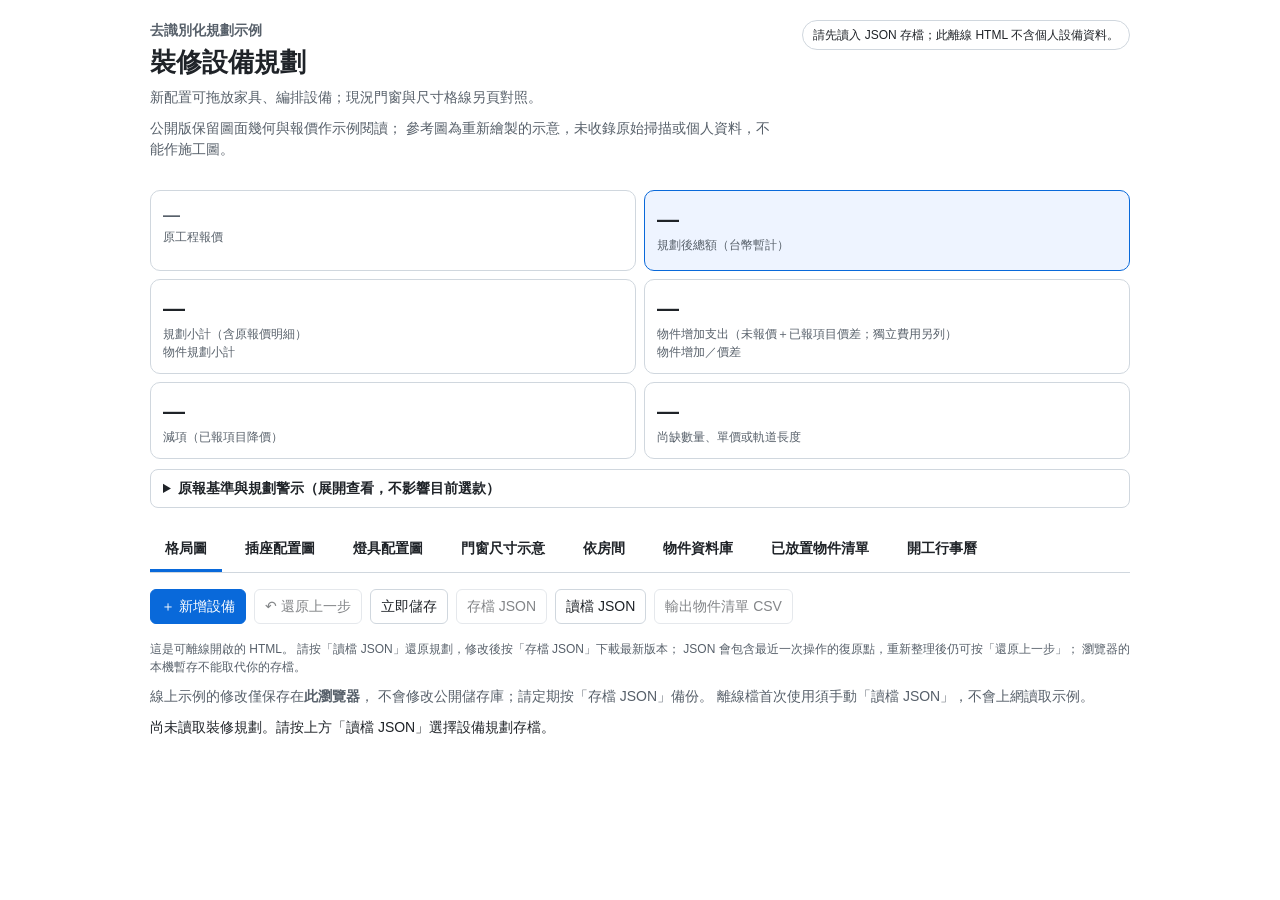
==== commit 799c6327: "Improve public planner mobile readability and navigation Co-authored-by: Copilot App <223556219+Copi" ====
--- a/portable/裝修設備規劃.html
+++ b/portable/裝修設備規劃.html
@@ -2048,6 +2048,282 @@
     stroke: #fff; stroke-width: 3px;
 }
 
+.mobile-secondary > summary, .mobile-tab-controls,
+.mobile-backup-cue, .mobile-overview-alert, .mobile-room-alert,
+.overview-reading-toggle, #budget-essentials,
+#management-fee-short, .mobile-budget-details,
+.mobile-title { display: none; }
+.plan-display-actions .plan-layer-settings { display: contents; }
+.overview-pan { min-width: 0; }
+#planner-title:focus-visible, .overview-pan:focus-visible {
+    outline: 3px solid #176d9d; outline-offset: 2px;
+}
+#back-to-top[hidden] { display: none; }
+
+@media (max-width: 600px) {
+    html {
+        scroll-padding-top: 104px;
+        scroll-padding-bottom: calc(88px + env(safe-area-inset-bottom));
+    }
+    .layout {
+        display: flex; flex-direction: column;
+        min-width: 0; padding: 12px 12px
+            calc(88px + env(safe-area-inset-bottom));
+    }
+    .layout > #content { order: 1; }
+    .layout > .mobile-budget-details { order: 2; }
+    .layout > .quote-intro { order: 3; }
+    .layout > .backup-details { order: 4; }
+    .masthead { gap: 4px; }
+    .masthead h1 { font-size: 23px; }
+    .mobile-secondary {
+        min-width: 0; margin: 6px 0; padding: 0;
+        border: 1px solid #c4d1d9; border-radius: 7px;
+    }
+    .mobile-secondary > summary {
+        display: list-item; min-height: 44px;
+        padding: 10px 12px; font-size: 14px; line-height: 1.5;
+        font-weight: 600; cursor: pointer; overflow-wrap: anywhere;
+    }
+    .mobile-secondary > :not(summary) { margin: 8px 12px; }
+    .budget {
+        min-width: 0; margin: 10px 0 6px; gap: 6px;
+    }
+    .budget > div {
+        min-width: 0; padding: 9px;
+        overflow-wrap: anywhere;
+    }
+    .budget .overall-total { grid-column: 1 / -1; order: -1; }
+    .budget strong, .budget .overall-total strong {
+        font-size: clamp(17px, 5vw, 21px);
+        overflow-wrap: anywhere;
+    }
+    .budget .quote-baseline strong { font-size: 16px; }
+    .budget span { font-size: 12px; }
+    .budget .desktop-title { display: none; }
+    .budget .mobile-title { display: block; }
+    .budget .budget-explanation {
+        display: none;
+    }
+    .mobile-budget-details {
+        display: block; margin: 4px 0;
+    }
+    .mobile-budget-details > :not(summary) {
+        display: block; font-size: 13px; line-height: 1.5;
+        overflow-wrap: anywhere;
+    }
+    #budget-essentials, #management-fee-short {
+        display: block; margin-top: 4px;
+        font-size: 12px; line-height: 1.4;
+        color: #384957; overflow-wrap: anywhere;
+    }
+    #management-fee-budget[hidden] { display: none; }
+    #management-fee-note[hidden] { display: none; }
+    .quote-intro .desktop-title { display: none; }
+    .quote-intro .mobile-title { display: inline; }
+    .mobile-tab-controls {
+        position: sticky; top: 0; z-index: 18;
+        display: flex; justify-content: space-between; align-items: center;
+        gap: 8px; min-height: 50px; margin-top: 10px;
+        background: var(--background-color-default, #fff);
+    }
+    .mobile-tab-controls button {
+        min-height: 44px; border: 1px solid #8ba9bc;
+        background: #f4f8fa; color: #21435a;
+        border-radius: 7px; padding: 8px 10px;
+        white-space: nowrap; font-size: 14px;
+    }
+    .mobile-tab-controls button:disabled { opacity: .65; }
+    .mobile-tab-controls span {
+        color: #45606f; font-size: 12px; text-align: right;
+    }
+    .tabs {
+        position: sticky; top: 50px; z-index: 17;
+        flex-wrap: nowrap; gap: 3px; margin: 0;
+        width: 100%; max-width: 100%;
+        overflow-x: auto; overflow-y: hidden;
+        overscroll-behavior-x: contain;
+        scrollbar-width: thin; scroll-padding-inline: 10px;
+        background: var(--background-color-default, #fff);
+    }
+    .tabs button {
+        flex: 0 0 auto; min-height: 44px;
+        padding: 9px 12px; white-space: nowrap;
+        font-size: 14px;
+    }
+    .toolbar { margin: 8px 0; gap: 6px; }
+    .toolbar button, .toolbar a {
+        min-height: 44px; padding: 9px 10px;
+        font-size: 14px;
+    }
+    .mobile-backup-cue {
+        display: block; margin: 6px 0;
+        font-size: 13px; font-weight: 600; color: #314858;
+    }
+    .toolbar {
+        display: grid; grid-template-columns: repeat(3, minmax(0, 1fr));
+    }
+    .toolbar > button, .toolbar > a {
+        min-width: 0; white-space: normal; text-align: center;
+    }
+    .plan-overview { display: flex; flex-direction: column; }
+    .plan-overview > * { min-width: 0; }
+    .mobile-overview-alert, .mobile-room-alert {
+        display: block; margin: 6px 0;
+        padding: 8px; border: 1px solid #b82828;
+        border-radius: 7px; background: #fff4f2;
+        color: #9a1f1f; font-size: 13px;
+    }
+    .plan-detail { display: flex; flex-direction: column; }
+    .plan-detail > * { min-width: 0; }
+    .room-plan-scroll, .plan-detail > .platform-scroll {
+        width: 100%; max-width: 100%;
+        max-height: min(72svh, 740px);
+        overflow: auto; border: 1px solid #b5c7d1;
+        border-radius: 7px;
+        -webkit-overflow-scrolling: touch;
+        overscroll-behavior-x: contain;
+    }
+    .room-plan-scroll .room-svg,
+    .plan-detail > .platform-scroll .room-svg {
+        width: max(100%, 720px); max-width: none;
+        height: auto; margin: 0;
+    }
+    .room-plan-scroll:focus-visible,
+    .plan-detail > .platform-scroll:focus-visible {
+        outline: 3px solid #176d9d; outline-offset: 2px;
+    }
+    .plan-display-actions { justify-content: flex-start; gap: 5px; }
+    .plan-display-actions .plan-layer-settings {
+        display: block; flex: 1 1 100%;
+        margin: 2px 0; width: 100%;
+    }
+    .plan-layer-settings .plan-visibility-controls {
+        margin: 8px; gap: 6px;
+    }
+    .plan-layer-settings > [data-action="toggle-plan-source"] {
+        margin: 0 8px 8px;
+    }
+    .plan-display-actions button, .plan-detail button,
+    .outside-rooms button {
+        min-height: 44px; padding: 8px 10px;
+        font-size: 14px; white-space: normal;
+    }
+    .plan-detail .plan-room-navigation .back-to-overview,
+    .plan-room-navigation select { min-height: 44px; }
+    .plan-display-actions .overview-reading-toggle {
+        display: block; flex: 1 1 100%; order: -1;
+        border-color: #176d9d;
+        color: #125175; font-weight: 700;
+    }
+    .overview-pan {
+        width: 100%; max-width: 100%;
+        overflow-x: hidden; touch-action: pan-x pan-y;
+    }
+    .overview-pan.is-reading {
+        overflow: auto; max-height: min(72svh, 740px);
+        border: 2px solid #176d9d; border-radius: 7px;
+        overscroll-behavior-x: contain;
+        -webkit-overflow-scrolling: touch;
+    }
+    .overview-pan.is-reading .overview-svg {
+        display: block; width: 1000px; max-width: none;
+        height: auto; margin: 0;
+    }
+    .plan-detail, .room, .device-group, .product-database,
+    .survey-view, .electrical-sheet, .construction-calendar {
+        min-width: 0; max-width: 100%;
+        overflow-wrap: anywhere;
+    }
+    .room, .device-group, .product-database { padding: 10px; }
+    .item-summary small, .room-count, .product-description small,
+    .product-price, .item-amount, .door-legend, .plan-disclaimer,
+    .plan-footnote, .survey-note, .calendar-agenda li > span,
+    .quote-source-details, .quoted-baseline, .fields label,
+    .room-height-field, .room-size-controls label {
+        font-size: 14px; line-height: 1.5;
+    }
+    .plan-overlap-alert, .ac-planning-warning,
+    .urgent-cues, .warning-details > summary {
+        font-size: 14px; line-height: 1.45;
+    }
+    .room-nav a {
+        display: inline-flex; align-items: center; min-height: 44px;
+    }
+    .room-actions, .room-head { min-width: 0; max-width: 100%; }
+    .room-actions button, .equipment-foot button,
+    .product-database button, .furniture-options button,
+    .survey-toolbar button, .survey-toolbar select {
+        min-height: 44px; font-size: 14px;
+    }
+    .item-summary {
+        flex-wrap: wrap; justify-content: flex-start;
+        min-width: 0; gap: 7px;
+    }
+    .item-summary::before { flex: 0 0 7px; }
+    .item-summary > span:first-child { flex: 1 1 150px; }
+    .item-amount {
+        flex: 0 1 125px; min-width: 0;
+        white-space: normal; overflow-wrap: anywhere;
+    }
+    .item-summary .quoted-tag {
+        flex: 0 1 auto; max-width: 100%;
+        overflow-wrap: anywhere;
+    }
+    .item-summary .quick-delete {
+        flex: 0 0 auto; min-height: 44px;
+        font-size: 14px; white-space: normal;
+    }
+    .item-editor { min-width: 0; padding-left: 4px; }
+    .fields label.quantity, .fields label.unit,
+    .fields label.price, .fields label.currency-field,
+    .fields label.light-spec-number, .fields label.spotlight-count {
+        grid-column: span 3;
+    }
+    .layout input:not([type="hidden"]):not([type="checkbox"]):not([type="radio"]),
+    .layout select, .layout textarea {
+        max-width: 100%; min-height: 44px; font-size: 16px;
+    }
+    .control-target { min-height: 44px; }
+    .control-target input { width: 22px; height: 22px; }
+    .product-card { min-width: 0; }
+    .product-card > button { min-width: 0; white-space: normal; }
+    .layout button:not(.calendar-event),
+    .layout details > summary { min-height: 44px; }
+    .calendar-event { min-height: 44px; }
+    .calendar-scroll, .sheet-scroll, .survey-scroll,
+    .reference-scroll, .platform-scroll, .room-plan-scroll {
+        max-width: 100%; overscroll-behavior-x: contain;
+        -webkit-overflow-scrolling: touch;
+    }
+    #back-to-top {
+        display: block; position: fixed; z-index: 19;
+        bottom: calc(12px + env(safe-area-inset-bottom));
+        right: max(12px, env(safe-area-inset-right));
+        min-width: 110px; min-height: 48px;
+        padding: 9px 12px; border-radius: 999px;
+        border: 2px solid #125175;
+        background: #0d5582; color: #fff;
+        box-shadow: 0 2px 9px #0004;
+        font-size: 15px; font-weight: 700;
+    }
+    #back-to-top[data-position="left"] {
+        right: auto; left: max(12px, env(safe-area-inset-left));
+    }
+    #back-to-top[data-raised] {
+        bottom: calc(70px + env(safe-area-inset-bottom));
+    }
+}
+
+@media (min-width: 601px) {
+    .mobile-secondary { border: 0; }
+    #back-to-top { display: none; }
+}
+
+@media (prefers-reduced-motion: reduce) {
+    .tabs, .overview-pan { scroll-behavior: auto; }
+}
+
 </style>
 </head>
 <body>
@@ -2055,10 +2331,13 @@
         <header class="masthead">
             <div>
                 <p class="eyebrow">去識別化規劃示例</p>
-                <h1>裝修設備規劃</h1>
-                <p class="muted">新配置可拖放家具、編排設備；現況門窗與尺寸格線另頁對照。</p>
-                <p class="muted">公開版保留圖面幾何與報價作示例閱讀；
-                    參考圖為重新繪製的示意，未收錄原始掃描或個人資料，不能作施工圖。</p>
+                <h1 id="planner-title" tabindex="-1">裝修設備規劃</h1>
+                <details class="mobile-secondary masthead-background" data-mobile-secondary open>
+                    <summary>示意非施工圖（閱讀說明）</summary>
+                    <p class="muted">新配置可拖放家具、編排設備；現況門窗與尺寸格線另頁對照。</p>
+                    <p class="muted">公開版保留圖面幾何與報價作示例閱讀；
+                        參考圖為重新繪製的示意，未收錄原始掃描或個人資料，不能作施工圖。</p>
+                </details>
             </div>
             <span id="save-status" role="status" aria-live="polite" data-kind="info">正在載入…</span>
         </header>
@@ -2069,20 +2348,37 @@
             </div>
             <div class="overall-total">
                 <strong id="overall-total">—</strong><span>規劃後總額（台幣暫計）</span>
-                <small id="overall-note"></small>
+                <small id="budget-essentials"></small>
+                <details class="mobile-secondary budget-explanation" data-mobile-secondary open>
+                    <summary>試算依據與用電風險（展開）</summary>
+                    <small id="overall-note"></small>
+                </details>
             </div>
-            <div><strong id="priced-total">—</strong><span>規劃小計（含原報價明細）</span></div>
-            <div><strong id="additional-total">—</strong><span>物件增加支出（未報價＋已報項目價差；獨立費用另列）</span></div>
+            <div><strong id="priced-total">—</strong>
+                <span class="desktop-title">規劃小計（含原報價明細）</span>
+                <span class="mobile-title">物件規劃小計</span></div>
+            <div><strong id="additional-total">—</strong>
+                <span class="desktop-title">物件增加支出（未報價＋已報項目價差；獨立費用另列）</span>
+                <span class="mobile-title">物件增加／價差</span></div>
             <div id="management-fee-budget" hidden>
                 <strong id="management-fee-total">—</strong>
-                <span>管委會施工期間清潔費（原報價外）</span>
-                <small id="management-fee-note"></small>
+                <span class="desktop-title">管委會施工期間清潔費（原報價外）</span>
+                <span class="mobile-title">管委會清潔費（原報外）</span>
+                <small id="management-fee-short"></small>
+                <details class="mobile-secondary budget-explanation" data-mobile-secondary open>
+                    <summary>清潔費日期與計算（展開）</summary>
+                    <small id="management-fee-note"></small>
+                </details>
             </div>
             <div><strong id="reduction-total">—</strong><span>減項（已報項目降價）</span></div>
             <div><strong id="pending-count">—</strong><span>尚缺數量、單價或軌道長度</span></div>
         </section>
+        <details class="mobile-secondary mobile-budget-details" data-mobile-secondary open>
+            <summary>詳細試算、清潔費日期與用電風險（展開）</summary>
+        </details>
         <details class="quote-intro">
-            <summary>原報基準與規劃警示（展開查看，不影響目前選款）</summary>
+            <summary><span class="desktop-title">原報基準與規劃警示（展開查看，不影響目前選款）</span>
+                <span class="mobile-title">原報基準與規劃警示（展開）</span></summary>
         <p class="muted quote-note"><strong>本段僅解釋歷史原報與示例改案，
             不代表本頁已載入資料；實際選款、數量和金額以目前匯入的 JSON 為準，
             離線版請先讀檔。</strong> 原工程報價 NT$1,959,530 不變，已含門片 9 扇
@@ -2148,7 +2444,13 @@
             外幣未換算，未報本體及施工、稅金與可能的工程變更均未計。</p>
         </details>
 
-        <nav class="tabs" role="tablist" aria-label="設備檢視方式">
+        <div class="mobile-tab-controls">
+            <button type="button" id="previous-tab" disabled
+                aria-label="返回上一個分頁">← 返回上一個分頁</button>
+            <span id="tab-scroll-hint">分頁可左右捲動 →</span>
+        </div>
+        <nav class="tabs" role="tablist" aria-label="設備檢視方式"
+            aria-describedby="tab-scroll-hint">
             <button type="button" data-view="plan" role="tab" aria-selected="true">格局圖</button>
             <button type="button" data-view="outlet-sheet" role="tab" aria-selected="false">插座配置圖</button>
             <button type="button" data-view="lighting-sheet" role="tab" aria-selected="false">燈具配置圖</button>
@@ -2172,17 +2474,23 @@
                 download="裝修設備規劃-離線版.html">下載離線 HTML</a>
             <button type="button" id="reload" hidden>重新載入</button>
         </div>
-        <p id="portable-note" class="muted" hidden>這是可離線開啟的 HTML。
-            請按「讀檔 JSON」還原規劃，修改後按「存檔 JSON」下載最新版本；
-            JSON 會包含最近一次操作的復原點，重新整理後仍可按「還原上一步」；
-            瀏覽器的本機暫存不能取代你的存檔。</p>
-        <p class="muted">線上示例的修改僅保存在<strong>此瀏覽器</strong>，
-            不會修改公開儲存庫；請定期按「存檔 JSON」備份。
-            離線檔首次使用須手動「讀檔 JSON」，不會上網讀取示例。</p>
+        <p class="mobile-backup-cue">修改只保存在此瀏覽器；請按「存檔 JSON」備份。</p>
+        <details class="mobile-secondary backup-details" data-mobile-secondary open>
+            <summary>儲存及離線使用說明（展開）</summary>
+            <p id="portable-note" class="muted" hidden>這是可離線開啟的 HTML。
+                請按「讀檔 JSON」還原規劃，修改後按「存檔 JSON」下載最新版本；
+                JSON 會包含最近一次操作的復原點，重新整理後仍可按「還原上一步」；
+                瀏覽器的本機暫存不能取代你的存檔。</p>
+            <p class="muted">線上示例的修改僅保存在<strong>此瀏覽器</strong>，
+                不會修改公開儲存庫；請定期按「存檔 JSON」備份。
+                離線檔首次使用須手動「讀檔 JSON」，不會上網讀取示例。</p>
+        </details>
         <section id="content" role="tabpanel" aria-label="設備清單">
             <p class="muted">正在讀取設備資料…</p></section>
     </main>
-    <script id="portable-bundle" type="application/json">{"modules":[{"path":"assets/furniture.js","source":"export const FURNITURE_TEMPLATES = Object.freeze({\n    \"bed-double\": Object.freeze({ name: \"雙人床\", width: 110, height: 76, widthCm: 150, depthCm: 190 }),\n    \"bed-single\": Object.freeze({ name: \"單人床\", width: 82, height: 70, widthCm: 90, depthCm: 190 }),\n    sofa: Object.freeze({ name: \"沙發\", width: 106, height: 54, widthCm: 180, depthCm: 85 }),\n    \"dining-table\": Object.freeze({ name: \"餐桌\", width: 84, height: 62, widthCm: 120, depthCm: 75 }),\n    desk: Object.freeze({ name: \"書桌\", width: 85, height: 48, widthCm: 120, depthCm: 60 }),\n    wardrobe: Object.freeze({ name: \"衣櫃\", width: 100, height: 42, widthCm: 120, depthCm: 60 }),\n    \"tv-cabinet\": Object.freeze({ name: \"電視櫃\", width: 92, height: 35, widthCm: 150, depthCm: 40 }),\n    refrigerator: Object.freeze({ name: \"冰箱\", width: 39, height: 39, widthCm: 70, depthCm: 70 }),\n    television: Object.freeze({ name: \"電視\", width: 66, height: 6, widthCm: 120, depthCm: 10 }),\n    washer: Object.freeze({ name: \"洗衣機\", width: 33, height: 33, widthCm: 60, depthCm: 60 }),\n    dryer: Object.freeze({ name: \"烘衣機\", width: 33, height: 33, widthCm: 60, depthCm: 60 }),\n    \"kitchen-prep\": Object.freeze({ name: \"備餐檯／洗碗機上方檯面\", widthCm: 60, depthCm: 60 }),\n    \"kitchen-sink-base\": Object.freeze({ name: \"水槽櫃\", widthCm: 76, depthCm: 60 }),\n    \"kitchen-cooktop-base\": Object.freeze({ name: \"IH＋瓦斯共用爐檯櫃\", widthCm: 80, depthCm: 60 }),\n    \"kitchen-tower\": Object.freeze({ name: \"短翼末端電器高櫃（訂製／尺寸待丈量）\", widthCm: 40, depthCm: 60 }),\n    \"kitchen-return\": Object.freeze({ name: \"轉角連續備餐平台（訂製／尺寸待丈量）\", widthCm: 40, depthCm: 75 }),\n    \"kitchen-dishwasher\": Object.freeze({ name: \"Bosch 洗碗機（型號待選）\", widthCm: 60, depthCm: 54 }),\n    \"kitchen-sink\": Object.freeze({ name: \"廚房下嵌水槽\", widthCm: 65, depthCm: 42 }),\n    \"kitchen-faucet\": Object.freeze({ name: \"廚房龍頭\", widthCm: 12, depthCm: 10 }),\n    \"kitchen-hood\": Object.freeze({ name: \"隱藏式排油煙機（上方投影）\", widthCm: 80, depthCm: 12 }),\n    \"kitchen-ih\": Object.freeze({ name: \"單口 IH 爐（待選）\", widthCm: 30, depthCm: 38 }),\n    \"kitchen-gas\": Object.freeze({ name: \"單口瓦斯爐（待選）\", widthCm: 30, depthCm: 38 }),\n    \"kitchen-hot-water\": Object.freeze({ name: \"櫃下即熱飲水機（示意）\", widthCm: 20, depthCm: 14 }),\n});\n"},{"path":"assets/laundry-notes.js","source":"export const BALCONY_SWAP_TAG = \"[balcony-swap:1]\";\nexport const BALCONY_SINK_ID = \"balcony-outboard-sink\";\nexport const BALCONY_FLOOR_DRYER_WARNING =\n    \"陽台左側原混凝土樓板僅條件式暫位；現況泥作水槽擬拆，須核價與許可，尚未拆除。\" +\n    \"Whirlpool 8TWGD5050PW 為瓦斯機，寬73.7×深72.1×高102.9cm、56kg；\" +\n    \"約81cm僅為圖示毛深，未轉向深72.1cm已只餘不足9cm，\" +\n    \"轉向後機寬73.7cm占短邊，尚未扣管線、排氣、維修與拉門淨距，可能阻擋逃生。\" +\n    \"R33 原始插座標位靠舊水槽，可能與機身圖示重疊；不自動移位或視為烘衣機專線。\" +\n    \"必須由合格人員確認固定燃氣路徑（不可用軟管跨門）、獨立室外排氣、\" +\n    \"右牆熱水器安全間距、防雨、防水供電、漏電保護、荷重振動與許可。\" +\n    \"移離外推鐵窗不等於可安裝；非可施工配置，不得據圖施工。\";\nexport const BALCONY_BASIN_WARNING =\n    \"外推區掛牆洗衣盆82×48cm僅概念尺寸，型號、實重與盛水荷重未知；\" +\n    \"需由專業人員設計可錨固於可靠混凝土結構的獨立支撐，不能以原鐵窗作承重依據。\" +\n    \"外推實際淨深、合法給排水／污水接管、護欄使用口、防墜及從原樓板使用的動線未核；\" +\n    \"缺乏安全支撐、淨空或合法許可即不能採用。盆體、支撐、拆除、改管與安裝均待報價，非可施工配置。\";\n\nexport function isConditionalFloorDryer(item) {\n    return item?.id === \"balcony-dryer\" && item.roomId === \"balcony\" &&\n        item.kind === \"furniture\" && item.furnitureType === \"dryer\" &&\n        item.note?.includes(BALCONY_SWAP_TAG) === true;\n}\n\nexport function isConditionalOutboardSink(item) {\n    return item?.id === BALCONY_SINK_ID && item.roomId === \"ac-platform\" &&\n        item.note?.includes(BALCONY_SWAP_TAG) === true;\n}\n\nexport function laundryDimensions(item) {\n    const width = item?.widthCm ?? 60;\n    const depth = item?.depthCm ?? 60;\n    return `${width}×${depth}cm${item?.productId ? \"商品占地（未含安裝淨距）\" : \"占地暫估\"}`;\n}\n\nexport function conditionalGasDryerWarning(item) {\n    if (!/8TWGD5050PW/i.test(item?.brandModel ?? \"\")) return \"\";\n    if (item.roomId === \"balcony\") return BALCONY_FLOOR_DRYER_WARNING;\n    if (item.roomId !== \"ac-platform\") {\n        return \"瓦斯烘衣機的新位置未經專業核可；固定燃氣、獨立排氣、門口淨距與防火待現勘，非可施工配置。\";\n    }\n    return \"Whirlpool 8TWGD5050PW 瓦斯烘衣機僅條件式選款，非可施工配置。\" +\n        \"商品寬73.7×深72.1×高102.9cm；外推鐵窗約78cm為圖示毛深，\" +\n        \"即使按72.1cm深度也僅剩約5.9cm（不足6cm），尚未扣框架、排氣及維修空間。\" +\n        \"瓦斯供應、排氣、防雨、荷重／振動、防火及合法許可均未核；未確認安全接管或安裝核可，\" +\n        \"必須由合格專業人員現勘，不得依此圖自行施工。\";\n}\n\nexport function laundryMarkerNote(item) {\n    if (isConditionalOutboardSink(item)) return BALCONY_BASIN_WARNING;\n    if (![\"washer\", \"dryer\"].includes(item?.furnitureType)) return \"\";\n    return `${laundryDimensions(item)}；${conditionalGasDryerWarning(item) ||\n        \"供電、給排水或排氣、承重與安裝待現場確認。\"}`;\n}\n"},{"path":"assets/house-geometry.js","source":"import { isConditionalFloorDryer } from \"./laundry-notes.js\";\n\n// One SVG unit follows the source plan's 1:60 scale at 144 pixels per inch.\nexport const PLAN_PIXELS_PER_CM = 2 * 72 / (2.54 * 60);\nexport const HOUSE_SIZE = Object.freeze({ width: 945, height: 1980 });\nexport const BALCONY_SINK = Object.freeze({ x: 582, y: 1757, width: 66, height: 62 });\nexport const EXTERIOR_PLATFORM = Object.freeze({\n    x: 259.68, y: 1838.32, width: 557.04, height: 73.8,\n});\n\nfunction zone(id, coordinates, labelX, labelY, tone) {\n    const points = Object.freeze(coordinates.map(([x, y]) => Object.freeze({ x, y })));\n    const xs = points.map((point) => point.x);\n    const ys = points.map((point) => point.y);\n    const x = Math.min(...xs);\n    const y = Math.min(...ys);\n    return Object.freeze({\n        id, x, y, width: Math.max(...xs) - x, height: Math.max(...ys) - y,\n        path: `M${points.map((point) => `${point.x} ${point.y}`).join(\" L\")} Z`,\n        points, labelX, labelY, tone,\n    });\n}\n\nexport function rectangularZone(id, x, y, width, height) {\n    return zone(id, [[x, y], [x + width, y], [x + width, y + height], [x, y + height]],\n        x + width / 2, y + height / 2, \"utility\");\n}\n\nfunction cubic(a, b, c, d) {\n    return Array.from({ length: 33 }, (_, index) => {\n        const t = index / 32;\n        const u = 1 - t;\n        return [0, 1].map((axis) => Math.round(100 * (\n            u ** 3 * a[axis] + 3 * u ** 2 * t * b[axis] +\n            3 * u * t ** 2 * c[axis] + t ** 3 * d[axis]\n        )) / 100);\n    });\n}\n\nconst masterArc = cubic(\n    [580.49, 38.82], [666.29, 14.62], [756.85, 57.06], [793.14, 138.49]\n);\n\n// Coordinates are inner wall faces from PDF page 1 after rotation: (1273 - pdfY, pdfX - 122).\nexport const HOUSE_ZONES = Object.freeze([\n    zone(\"living-dining\", [\n        [352, 192], [569, 192], [569, 1045], [200, 1045],\n        [200, 730], [291, 730], [291, 651], [231, 651],\n        [231, 253], [321, 253], [321, 210], [352, 210],\n    ], 391, 590, \"living\"),\n    zone(\"entry\", [[31, 902], [200, 902], [200, 1050], [31, 1050]],\n        116, 981, \"entry\"),\n    rectangularZone(\"corridor\", 468, 1045, 101, 474),\n    zone(\"master\", [\n        ...masterArc, [793, 192], [824, 192], [824, 211], [855, 211],\n        [855, 655], [827, 655], [827, 717], [580, 717],\n    ], 705, 395, \"sleep\"),\n    rectangularZone(\"bath-main\", 580, 728, 273, 156),\n    zone(\"bedroom-1\", [\n        [580, 904], [853, 904], [853, 1213], [826, 1213], [826, 1238], [580, 1238],\n    ], 711, 1100, \"sleep\"),\n    zone(\"kitchen\", [\n        [580, 1251], [826, 1251], [826, 1284], [853, 1284], [853, 1407], [580, 1407],\n    ], 715, 1350, \"utility\"),\n    zone(\"studio\", [\n        [580, 1417], [854, 1417], [854, 1679], [800, 1679], [800, 1737], [580, 1737],\n    ], 715, 1570, \"work\"),\n    rectangularZone(\"balcony\", 580, 1749, 274, 76),\n    rectangularZone(\"ac-platform\", EXTERIOR_PLATFORM.x, EXTERIOR_PLATFORM.y,\n        EXTERIOR_PLATFORM.width, EXTERIOR_PLATFORM.height),\n    rectangularZone(\"bedroom-2\", 260, 1045, 208, 291),\n    rectangularZone(\"bath-guest\", 263, 1352, 194, 156),\n    rectangularZone(\"bedroom-3\", 260, 1519, 309, 306),\n].map((entry) => {\n    const labels = {\n        \"bath-main\": [721, 810, \"bath\"],\n        balcony: [676, 1790, \"balcony\"],\n        \"ac-platform\": [535, 1882, \"exterior\"],\n        \"bedroom-2\": [361, 1180, \"sleep\"],\n        corridor: [518, 1282, \"corridor\"],\n        \"bath-guest\": [359, 1430, \"bath\"],\n        \"bedroom-3\": [412, 1660, \"sleep\"],\n    };\n    const label = labels[entry.id];\n    return label ? Object.freeze({\n        ...entry, labelX: label[0], labelY: label[1], tone: label[2],\n    }) : entry;\n}));\n\nexport const HOUSE_ZONE_BY_ID = new Map(HOUSE_ZONES.map((entry) => [entry.id, entry]));\nexport const ENTRY_LIVING_PASSAGE = Object.freeze({\n    x: 200, yStart: 915, yEnd: 1020,\n    label: \"現況圖玄關－客餐廳木作拱門；開口位置依圖示意，淨寬與高度待現場核對\",\n});\nexport const ROOM_DRAWING_DIMENSIONS = Object.freeze({\n    \"bath-main\": Object.freeze({ widthCm: 289, depthCm: 165, kind: \"inner\", source: \"現況圖牆內緣\" }),\n    \"bath-guest\": Object.freeze({ widthCm: 205, depthCm: 165, kind: \"inner\", source: \"現況圖牆內緣\" }),\n    master: Object.freeze({ widthCm: 291, depthCm: 725, kind: \"bounds\", source: \"現況圖弧形外接輪廓\" }),\n    \"bedroom-1\": Object.freeze({ widthCm: 289, depthCm: 353.5, kind: \"bounds\", source: \"現況圖牆內緣；角落有柱位\" }),\n    \"bedroom-2\": Object.freeze({ widthCm: 220, depthCm: 308, kind: \"inferred\", source: \"新增隔間依 6.78㎡ 與相鄰原牆推算\" }),\n    corridor: Object.freeze({ widthCm: 107, depthCm: 502, kind: \"bounds\",\n        source: \"現況圖走廊外接跨度；新隔間與門洞待現場核對\" }),\n    \"bedroom-3\": Object.freeze({ widthCm: 327.5, depthCm: 324, kind: \"inner\", source: \"現況圖牆內緣及 327.5cm 標註\" }),\n    \"living-dining\": Object.freeze({ widthCm: 391, depthCm: 903, kind: \"bounds\", source: \"現況圖凹凸外接輪廓\" }),\n    kitchen: Object.freeze({ widthCm: 289, depthCm: 165, kind: \"bounds\", source: \"現況圖牆內緣；角落有柱位\" }),\n    studio: Object.freeze({ widthCm: 290, depthCm: 338.5, kind: \"bounds\", source: \"現況圖牆內緣；後側有柱位\" }),\n    balcony: Object.freeze({ widthCm: 290, depthCm: 81, kind: \"inner\", source: \"現況圖牆內緣及 81cm 標註\" }),\n    \"ac-platform\": Object.freeze({ widthCm: 590, depthCm: 78, kind: \"platform\", source: \"現況圖 U 形外推線；深度按圖面量繪\" }),\n    entry: Object.freeze({ widthCm: 179, depthCm: 157, kind: \"bounds\", source: \"現況圖入口外接範圍\" }),\n});\nfor (const [id, measured] of Object.entries(ROOM_DRAWING_DIMENSIONS)) {\n    const geometry = HOUSE_ZONE_BY_ID.get(id);\n    if (!geometry || Math.abs(geometry.width / PLAN_PIXELS_PER_CM - measured.widthCm) > 1 ||\n        Math.abs(geometry.height / PLAN_PIXELS_PER_CM - measured.depthCm) > 1) {\n        throw new RangeError(`房間 ${id} 的圖面尺寸與輪廓不符。`);\n    }\n}\nexport const MASTER_ARC_POINTS = Object.freeze(HOUSE_ZONE_BY_ID.get(\"master\").points.slice(0, 33));\nexport const CORRIDOR_PATH = \"M468 1045 H569 V1519 H468 Z\";\nexport const EXISTING_CURVED_BAY_PATH =\n    \"M569.2 30.38 C520.51 48.48 481.29 85.6 460.53 133.2 L460.53 173.4 H569.2 Z\";\n\nexport function pointInZone(room, x, y) {\n    if (!room?.points || !Number.isFinite(x) || !Number.isFinite(y)) return false;\n    let inside = false;\n    const { points } = room;\n    for (let i = 0, j = points.length - 1; i \u003c points.length; j = i++) {\n        const a = points[j];\n        const b = points[i];\n        const cross = (x - a.x) * (b.y - a.y) - (y - a.y) * (b.x - a.x);\n        if (Math.abs(cross) \u003c 0.000001 &&\n            x >= Math.min(a.x, b.x) && x \u003c= Math.max(a.x, b.x) &&\n            y >= Math.min(a.y, b.y) && y \u003c= Math.max(a.y, b.y)) return true;\n        if ((a.y > y) !== (b.y > y) &&\n            x \u003c (b.x - a.x) * (y - a.y) / (b.y - a.y) + a.x) inside = !inside;\n    }\n    return inside;\n}\n\nexport function footprintFits(room, x, y, width, height, item = null) {\n    if (!(width > 0 && height > 0)) return false;\n    const clearance = 0.75;\n    const left = x - width / 2 - clearance;\n    const top = y - height / 2 - clearance;\n    const right = x + width / 2 + clearance;\n    const bottom = y + height / 2 + clearance;\n    if (left \u003c room.x || right > room.x + room.width ||\n        top \u003c room.y || bottom > room.y + room.height) return false;\n    if (room.id === \"balcony\" && !isConditionalFloorDryer(item) &&\n        left \u003c BALCONY_SINK.x + BALCONY_SINK.width &&\n        right > BALCONY_SINK.x &&\n        top \u003c BALCONY_SINK.y + BALCONY_SINK.height &&\n        bottom > BALCONY_SINK.y) return false;\n    for (let ix = 0; ix \u003c= 4; ix++) {\n        for (let iy = 0; iy \u003c= 4; iy++) {\n            if (!pointInZone(room, left + (right - left) * ix / 4,\n                top + (bottom - top) * iy / 4)) return false;\n        }\n    }\n    return true;\n}\n\nexport function nearestRoomCenter(room, x, y, width, height, item = null) {\n    const clearance = 0.75;\n    const minX = room.x + width / 2 + clearance;\n    const maxX = room.x + room.width - width / 2 - clearance;\n    const minY = room.y + height / 2 + clearance;\n    const maxY = room.y + room.height - height / 2 - clearance;\n    if (minX > maxX || minY > maxY) return null;\n    const keepInsideBounds = (cx, cy) => ({\n        x: Math.max(minX, Math.min(maxX, cx)),\n        y: Math.max(minY, Math.min(maxY, cy)),\n    });\n    const start = keepInsideBounds(x, y);\n    if (footprintFits(room, start.x, start.y, width, height, item)) return start;\n    for (let radius = 2; radius \u003c= 180 * PLAN_PIXELS_PER_CM; radius += 2) {\n        let nearest = null;\n        let distance = Infinity;\n        for (let step = 0; step \u003c 32; step++) {\n            const angle = 2 * Math.PI * step / 32;\n            const point = keepInsideBounds(start.x + radius * Math.cos(angle),\n                start.y + radius * Math.sin(angle));\n            const candidateDistance = Math.hypot(point.x - x, point.y - y);\n            if (candidateDistance \u003c distance &&\n                footprintFits(room, point.x, point.y, width, height, item)) {\n                nearest = point;\n                distance = candidateDistance;\n            }\n        }\n        if (nearest) return nearest;\n    }\n    return null;\n}\n"},{"path":"assets/lighting-preview.js","source":"import { PLAN_PIXELS_PER_CM, pointInZone } from \"./house-geometry.js\";\n\nexport const ILLUSTRATIVE_LIGHT_RANGE_CM = Object.freeze({\n    ceiling: 140,\n    \"ceiling-32w\": 170,\n    \"ceiling-outdoor\": 100,\n    recessed: 100,\n    \"recessed-12w\": 85,\n    track: 85,\n});\nexport const LIGHT_PREVIEW_PLANES_CM = Object.freeze({ floor: 0, desk: 80 });\n\nexport function isPlacedLight(item) {\n    return item?.placement != null &&\n        (item.lightType === \"ceiling\" || item.lightType === \"recessed\" ||\n            item.lightType === \"track\" && item.spotlightQuantity > 0);\n}\n\nfunction validatePlane(heightCm) {\n    if (!Object.values(LIGHT_PREVIEW_PLANES_CM).includes(heightCm)) {\n        throw new RangeError(\"照度評估平面須選地板或 80cm 高的桌面。\");\n    }\n}\n\nexport function lightDataStatus(item, room, planeHeightCm = 80) {\n    validatePlane(planeHeightCm);\n    const missing = [];\n    if (item.lightLumens == null) missing.push(\"流明\");\n    if (item.beamAngleDeg == null) missing.push(\"光束角\");\n    if (!item.lightSpecSource?.trim()) missing.push(\"光學資料來源\");\n    if (room.ceilingHeightCm == null) missing.push(\"天花淨高\");\n    else if (room.ceilingHeightCm \u003c= planeHeightCm) {\n        throw new RangeError(\"天花高度須高於目前選定的照度評估平面。\");\n    }\n    if (room.cmScale === null) missing.push(\"房間平面尺寸\");\n    return {\n        mode: missing.length ? item.lightWatts == null\n            ? \"default-illustration\" : \"watt-relative\" : \"lux-estimate\",\n        missing,\n    };\n}\n\nfunction legacyLightRangeCm(item) {\n    if (item.lightType === \"ceiling\") {\n        if (item.roomId === \"balcony\") return ILLUSTRATIVE_LIGHT_RANGE_CM[\"ceiling-outdoor\"];\n        if ([\"sylvania-32w\", \"aiwa-32w\"].includes(item.lightSelection)) {\n            return ILLUSTRATIVE_LIGHT_RANGE_CM[\"ceiling-32w\"];\n        }\n    }\n    if (item.lightType === \"recessed\" && item.lightSelection === \"dance-12w\") {\n        return ILLUSTRATIVE_LIGHT_RANGE_CM[\"recessed-12w\"];\n    }\n    return ILLUSTRATIVE_LIGHT_RANGE_CM[item.lightType] ?? 0;\n}\n\nfunction lightParameters(item, room, planeHeightCm) {\n    const { mode } = lightDataStatus(item, room, planeHeightCm);\n    const scale = room.cmScale ?? PLAN_PIXELS_PER_CM;\n    if (mode === \"lux-estimate\") {\n        const heightM = (room.ceilingHeightCm - planeHeightCm) / 100;\n        const halfBeam = item.beamAngleDeg * Math.PI / 360;\n        const intensityCd = item.lightLumens /\n            (2 * Math.PI * (1 - Math.cos(halfBeam)));\n        const centerLux = intensityCd / (heightM * heightM);\n        const radius = Math.min(heightM * 100 * Math.tan(halfBeam) * scale,\n            Math.hypot(room.width, room.height) + 50 * scale);\n        return {\n            mode, radius, centerLux, heightM, halfBeam, intensityCd,\n            opacity: Math.max(.35, Math.min(1, Math.sqrt(centerLux / 300))),\n        };\n    }\n    if (item.lightWatts == null) {\n        return { mode, radius: legacyLightRangeCm(item) * scale, opacity: 1 };\n    }\n    const reference = item.lightType === \"ceiling\"\n        ? { watts: 32, radius: item.roomId === \"balcony\" ? 100 : 170 }\n        : { watts: 12, radius: 85 };\n    const ratio = Math.sqrt(item.lightWatts / reference.watts);\n    return {\n        mode,\n        radius: Math.max(40, Math.min(400, reference.radius * ratio)) * scale,\n        opacity: Math.max(.45, Math.min(1, ratio)),\n    };\n}\n\nexport function lightSourcesForRoom(room, items, activeLightIds, planeHeightCm = 80) {\n    if (!(activeLightIds instanceof Set)) {\n        throw new TypeError(\"照明模擬須提供已開啟的燈具清單。\");\n    }\n    validatePlane(planeHeightCm);\n    return items.filter((item) => item.roomId === room.id && isPlacedLight(item) &&\n        activeLightIds.has(item.id)).flatMap((item) => {\n        const x = room.x + item.placement.x * room.width;\n        const y = room.y + item.placement.y * room.height;\n        const light = lightParameters(item, room, planeHeightCm);\n        if (item.lightType !== \"track\") return [{ x, y, ...light, itemId: item.id }];\n        if (!Number.isSafeInteger(item.spotlightQuantity) ||\n            item.spotlightQuantity \u003c 1 || item.spotlightQuantity > 12 ||\n            !Number.isFinite(item.trackLengthCm) || item.trackLengthCm \u003c= 0) {\n            throw new RangeError(\"軌道燈盞數或軌道長度無效，無法模擬照明。\");\n        }\n        const length = item.trackLengthCm * (room.cmScale ?? PLAN_PIXELS_PER_CM);\n        const angle = (item.orientation ?? 0) * Math.PI / 180;\n        return Array.from({ length: item.spotlightQuantity }, (_, index) => ({\n            x: x - ((index + .5) / item.spotlightQuantity * length - length / 2) *\n                Math.sin(angle),\n            y: y + ((index + .5) / item.spotlightQuantity * length - length / 2) *\n                Math.cos(angle),\n            ...light,\n            itemId: item.id,\n        }));\n    });\n}\n\nfunction directLux(source, distanceM) {\n    if (Math.atan2(distanceM, source.heightM) > source.halfBeam) return 0;\n    const squared = source.heightM ** 2 + distanceM ** 2;\n    // Uniform-cone direct illuminance only; room reflections and obstructions are not modeled.\n    return source.intensityCd * source.heightM / squared ** 1.5;\n}\n\nexport function estimateRoomIlluminance(room, items, activeLightIds,\n    planeHeightCm = 80) {\n    const placed = items.filter((item) => item.roomId === room.id && isPlacedLight(item));\n    const incomplete = placed.map((item) => ({ item,\n        ...lightDataStatus(item, room, planeHeightCm) }))\n        .filter((entry) => entry.mode !== \"lux-estimate\");\n    const sources = lightSourcesForRoom(room, items, activeLightIds, planeHeightCm);\n    const complete = sources.filter((source) => source.mode === \"lux-estimate\");\n    if (!complete.length) return {\n        minLux: null, averageLux: null, maxLux: null, sampleCount: 0,\n        completeCount: 0, incomplete,\n    };\n    const scale = room.cmScale ?? PLAN_PIXELS_PER_CM;\n    const step = Math.max(40 * scale, Math.max(room.width, room.height) / 48);\n    let minimum = Infinity;\n    let maximum = 0;\n    let total = 0;\n    let count = 0;\n    for (let y = room.y + step / 2; y \u003c room.y + room.height; y += step) {\n        for (let x = room.x + step / 2; x \u003c room.x + room.width; x += step) {\n            if (!pointInZone(room, x, y)) continue;\n            const lux = complete.reduce((amount, source) =>\n                amount + directLux(source,\n                    Math.hypot(x - source.x, y - source.y) / scale / 100), 0);\n            minimum = Math.min(minimum, lux);\n            maximum = Math.max(maximum, lux);\n            total += lux;\n            count++;\n        }\n    }\n    return {\n        minLux: count ? minimum : null,\n        averageLux: count ? total / count : null,\n        maxLux: count ? maximum : null,\n        sampleCount: count,\n        completeCount: complete.length,\n        incomplete,\n    };\n}\n\nexport function renderLightingPreview(room, items, activeLightIds,\n    planeHeightCm = 80) {\n    if (activeLightIds === null) return \"\";\n    const sources = lightSourcesForRoom(room, items, activeLightIds, planeHeightCm);\n    const clipId = `lighting-clip-${room.id}`;\n    const glowId = `lighting-glow-${room.id}`;\n    return `\u003cg class=\"lighting-preview\" aria-hidden=\"true\" pointer-events=\"none\">\n        \u003cdefs>\n            \u003cclipPath id=\"${clipId}\">\u003cpath d=\"${room.path}\"/>\u003c/clipPath>\n            \u003cradialGradient id=\"${glowId}\">\n                \u003cstop offset=\"0%\" stop-color=\"#fff4ba\" stop-opacity=\".98\"/>\n                \u003cstop offset=\"46%\" stop-color=\"#ffdf76\" stop-opacity=\".81\"/>\n                \u003cstop offset=\"78%\" stop-color=\"#ffd46a\" stop-opacity=\".36\"/>\n                \u003cstop offset=\"100%\" stop-color=\"#ffd46a\" stop-opacity=\"0\"/>\n            \u003c/radialGradient>\n        \u003c/defs>\n        \u003cpath class=\"lighting-preview-dark\" d=\"${room.path}\"/>\n        \u003cg clip-path=\"url(#${clipId})\">\n            ${sources.map(({ x, y, radius, itemId, mode, opacity, centerLux }) =>\n                `\u003ccircle class=\"lighting-preview-glow\" data-light-source=\"${itemId}\"\n                    data-preview-mode=\"${mode}\"\n                    ${centerLux == null ? \"\" :\n                        `data-estimated-center-lux=\"${Math.round(centerLux * 10) / 10}\"`}\n                    cx=\"${x}\" cy=\"${y}\" r=\"${radius}\" opacity=\"${opacity}\"\n                    fill=\"url(#${glowId})\"/>`).join(\"\")}\n        \u003c/g>\n    \u003c/g>`;\n}\n"},{"path":"assets/circuit-preview.js","source":"import { isPlacedLight } from \"./lighting-preview.js\";\n\nexport const CONTROL_RELATIONS_VERSION = 1;\nexport const CONTROL_RELATIONS_CAUTION =\n    \"屋主指定對應待電工核／非實際配管走線／非施工圖\";\n\nexport function isControlTarget(item) {\n    return isPlacedLight(item) && item.quantity > 0 &&\n        Number.isFinite(item.placement.x) && Number.isFinite(item.placement.y);\n}\n\nexport function validateControlRelations(items) {\n    const byId = new Map(items.map((item) => [item.id, item]));\n    for (const item of items) {\n        if (!Object.hasOwn(item, \"controlledLightIds\")) continue;\n        const ids = item.controlledLightIds;\n        if (!item.switchType || !Array.isArray(ids) || ids.length > 600 ||\n            ids.some((id) => typeof id !== \"string\" || !id.length) ||\n            new Set(ids).size !== ids.length) {\n            throw new TypeError(\"開關對應須為不重複的燈具ID清單，且只能填於開關面板。\");\n        }\n        if (ids.length && (item.switchPlanStatus !== \"active\" || !item.placement)) {\n            throw new RangeError(\"移除開關或清除標位前，請先在燈具配置圖解除對應。\");\n        }\n        if (ids.some((id) => !isControlTarget(byId.get(id)))) {\n            throw new RangeError(\n                \"開關對應的燈具不存在、未標位或無有效燈頭；請先解除對應，再刪除或停用燈具。\"\n            );\n        }\n    }\n}\n\nexport function hasControlRelations(state) {\n    return [state?.items, state?.undo?.items].some((items) =>\n        items?.some((item) => Object.hasOwn(item, \"controlledLightIds\")));\n}\n\nexport function guardControlRelationsUpdate(current, candidate) {\n    if ((hasControlRelations(current) || hasControlRelations(candidate)) &&\n        candidate?.controlRelationsVersion !== CONTROL_RELATIONS_VERSION) {\n        throw new TypeError(\n            \"此存檔含開關燈具對應（含復原紀錄）；舊版畫布不能寫入，請重新載入支援對應的版本。\"\n        );\n    }\n}\n\nexport function itemHasControlRelations(item, items) {\n    return Boolean(item?.controlledLightIds?.length ||\n        items.some((entry) => entry.controlledLightIds?.includes(item?.id)));\n}\n\nexport function previewControlledLights(switchItem, items) {\n    if (!Array.isArray(items)) throw new TypeError(\"照明對應缺少設備清單。\");\n    if (!switchItem?.switchType || switchItem.switchPlanStatus !== \"active\" ||\n        !switchItem.placement) return [];\n    const ids = new Set(switchItem.controlledLightIds ?? []);\n    return items.filter((item) => ids.has(item.id) && isControlTarget(item));\n}\n\nexport function previewCircuitLinks(items) {\n    if (!Array.isArray(items)) throw new TypeError(\"照明對應缺少設備清單。\");\n    return items.filter((item) => item.switchType && item.placement &&\n        item.switchPlanStatus === \"active\")\n        .flatMap((switchItem) => previewControlledLights(switchItem, items)\n            .map((lightItem) => ({ switchItem, lightItem })));\n}\n"},{"path":"assets/door-allocation.js","source":"export const DOOR_ALLOCATION_VERSION = 1;\nexport const DOOR_ALLOCATION_IDS = Object.freeze([\n    \"door-balcony\", \"door-bedroom-3-studio\",\n    \"track-main-bath-hall\", \"track-bedroom-3-studio\",\n]);\nexport const DOOR_TRACK_CAUTION =\n    \"原報「滑門軌道－主浴.工作室」1.6米×1,800元＝2,880元；\" +\n    \"屋主暫改分臥室2、臥室3↔工作室各0.8米，長度未丈量。\" +\n    \"兩組木纖滑門19,000元原稱含緩衝軌道／軌道盒，與另列軌道額度可能重複，\" +\n    \"須廠商核對；保留歷史含項，不新增重複費用、不自動退費，非施工核可。\";\n\nexport const isAllocatedDoorItem = (item) =>\n    item?.doorQuoteAllocation === DOOR_ALLOCATION_VERSION;\nexport const isUnquotedBalconyDoor = (item) =>\n    isAllocatedDoorItem(item) && item.id === \"door-balcony\";\nexport const isQuotedDoor = (item) =>\n    item?.kind === \"door\" && !isUnquotedBalconyDoor(item);\n\nexport function hasDoorAllocation(state) {\n    return [state?.items, state?.undo?.items].some((items) =>\n        items?.some((item) => Object.hasOwn(item, \"doorQuoteAllocation\")));\n}\n\nexport function guardDoorAllocationUpdate(current, candidate) {\n    if ((hasDoorAllocation(current) || hasDoorAllocation(candidate)) &&\n        candidate?.doorAllocationVersion !== DOOR_ALLOCATION_VERSION) {\n        throw new TypeError(\n            \"此存檔含門片／軌道額度重歸屬（含復原）；請重新載入支援此功能的版本，舊版不能寫入。\"\n        );\n    }\n}\n\nexport function allocatedTrackDefinition(item, original) {\n    return isAllocatedDoorItem(item) && item.id === \"track-main-bath-hall\"\n        ? { ...original, roomId: \"bedroom-2\", doorId: \"bedroom-2\",\n            name: \"滑門軌道－臥室2（原主浴額度暫移）\" }\n        : original;\n}\n\nexport function validateDoorAllocation(items) {\n    const tagged = items.filter((item) =>\n        Object.hasOwn(item, \"doorQuoteAllocation\"));\n    if (!tagged.length) {\n        if (items.some((item) => item.doorId === \"bedroom-3-studio\")) {\n            throw new TypeError(\n                \"新增工作室滑門須連同陽台與兩筆軌道完整重歸屬，不可重複新增19,000元。\"\n            );\n        }\n        return;\n    }\n    if (tagged.length !== DOOR_ALLOCATION_IDS.length ||\n        tagged.some((item) => !isAllocatedDoorItem(item) ||\n            !DOOR_ALLOCATION_IDS.includes(item.id)) ||\n        !DOOR_ALLOCATION_IDS.every((id) =>\n            tagged.some((item) => item.id === id))) {\n        throw new TypeError(\n            \"門片／軌道額度重歸屬缺漏或版本無效，拒絕部分套用。\"\n        );\n    }\n    const baselines = new Map([\n        [\"master\", 14000], [\"main-bath-master\", 14000],\n        [\"bedroom-1\", 10500], [\"studio\", 10500], [\"bedroom-3\", 10500],\n        [\"main-bath-hall\", 8500], [\"guest-bath\", 8500],\n        [\"main-shower\", 0], [\"guest-shower\", 0],\n        [\"bedroom-2\", 19000], [\"balcony\", 0],\n        [\"bedroom-3-studio\", 19000],\n    ]);\n    const doors = items.filter((item) => item.kind === \"door\");\n    if (doors.length !== baselines.size ||\n        new Set(doors.map((item) => item.doorId)).size !== baselines.size ||\n        doors.some((item) => item.id !== `door-${item.doorId}` ||\n            item.quotedUnitPrice !== baselines.get(item.doorId) ||\n            item.quotedQuantity !== 1)) {\n        throw new TypeError(\n            \"重歸屬方案須保留完整且不重複的門位與原門片114,500元歷史基準。\"\n        );\n    }\n    for (const [id, doorId, roomId, baseline] of [\n        [\"door-balcony\", \"balcony\", \"studio\", 0],\n        [\"door-bedroom-3-studio\", \"bedroom-3-studio\", \"studio\", 19000],\n        [\"door-bedroom-2\", \"bedroom-2\", \"bedroom-2\", 19000],\n    ]) {\n        const door = items.find((entry) => entry.id === id);\n        if (!door || door.kind !== \"door\" || door.doorId !== doorId ||\n            door.roomId !== roomId || door.quotedUnitPrice !== baseline ||\n            door.quotedQuantity !== 1) {\n            throw new TypeError(\n                \"門片歷史額度須為臥室2與工作室各19,000元；陽台額度已移轉，不可重複或遺漏。\"\n            );\n        }\n    }\n    for (const [id, roomId, doorId] of [\n        [\"track-main-bath-hall\", \"bedroom-2\", \"bedroom-2\"],\n        [\"track-bedroom-3-studio\", \"studio\", \"bedroom-3-studio\"],\n    ]) {\n        const track = items.find((item) => item.id === id);\n        if (!track || track.kind !== \"equipment\" || track.roomId !== roomId ||\n            track.trackDoorId !== doorId || track.quotedQuantity !== .8 ||\n            track.quotedUnitPrice !== 1800) {\n            throw new TypeError(\n                \"原報1.6米軌道須暫分兩道木纖滑門各0.8米，不可新增或扣除歷史額度。\"\n            );\n        }\n    }\n}\n"},{"path":"assets/robot-plan.js","source":"export const ROBOT_ID = \"living-auto-water-robot\";\nexport const ROBOT_LABEL = \"掃拖機器人／自動上下水（條件暫位）\";\nexport const ROBOT_TAG = \"[auto-water-robot:1]\";\nexport const ROBOT_FEATURE_VERSION = 1;\nexport const ROBOT_SYMBOL_SIZE = 24;\nexport const ROBOT_CAUTION =\n    \"條件式暫位／非施工：客餐廳乾側靠主浴入口，非主臥側或浴室內。\" +\n    \"型號、機身／基座寬深高及門扇、逃生、維修淨空均未量；圖示不是實機占地。\" +\n    \"自動上下水只是需求；進水、污水路徑、排水坡度、防回流、防漏、防淹、檢修及合法施工須現勘。\" +\n    \"電壓、接地及濕區防護須合格電工核對；未指定任何 R／B 標位、插座或專用迴路，\" +\n    \"既有掃地機充電插座不代表供電已核可。\" +\n    \"機器、基座、材料與安裝均未報價，不可視為免費或已含原工程。\";\n\nexport const isPlannedRobot = (item) =>\n    item?.id === ROBOT_ID && item.kind === \"equipment\";\n\nexport function hasRobotPlan(state) {\n    return [state?.items, state?.undo?.items].some((items) =>\n        items?.some((item) => item.id === ROBOT_ID));\n}\n\nexport function guardRobotPlanUpdate(current, candidate) {\n    if ((hasRobotPlan(current) || hasRobotPlan(candidate)) &&\n        candidate?.robotFeatureVersion !== ROBOT_FEATURE_VERSION) {\n        throw new TypeError(\n            \"此存檔含掃拖機條件規劃（含復原）；請重新載入支援此功能的版本，舊版不能寫入。\"\n        );\n    }\n}\n\nexport function robotSymbol(width = ROBOT_SYMBOL_SIZE, height = ROBOT_SYMBOL_SIZE) {\n    return `\u003cg class=\"object-icon robot-symbol\">\n        \u003ctitle>掃拖機與上下水基座僅暫位；尺寸及淨空待核，符號非實際占地\u003c/title>\n        \u003crect x=\"${-width * .4}\" y=\"${-height * .45}\"\n            width=\"${width * .8}\" height=\"${height * .4}\" rx=\"2\"/>\n        \u003ccircle cy=\"${height * .15}\" r=\"${Math.min(width, height) * .3}\"/>\n        \u003cpath d=\"M${-width * .14} ${height * .15} H${width * .14}\"/>\n        \u003ctext x=\"${width * .35}\" y=\"${height * .45}\"\n            text-anchor=\"middle\">?\u003c/text>\n    \u003c/g>`;\n}\n\nexport function robotMarkerLabel() {\n    return '\u003ctext class=\"robot-plan-label\" x=\"-18\" y=\"-2\" text-anchor=\"end\">掃拖機器人' +\n        '\u003ctspan x=\"-18\" dy=\"12\">自動上下水（暫位）\u003c/tspan>\u003c/text>';\n}\n\nexport function renderRobotCaution(items) {\n    if (!items.some(isPlannedRobot)) return \"\";\n    return `\u003caside class=\"robot-caution\" role=\"note\">\n        \u003cdiv class=\"robot-legend\" data-robot-legend>\n            \u003csvg width=\"48\" height=\"48\" viewBox=\"-18 -18 36 36\"\n                role=\"img\" aria-label=\"掃拖機器人與上下水需求符號，非實機占地\">\n                ${robotSymbol()}\u003c/svg>\n            \u003cstrong>${ROBOT_LABEL}\u003c/strong>\n            \u003cspan>型號／尺寸／價格未知；沒有已核定的水電接點。\u003c/span>\n        \u003c/div>\n        \u003cp class=\"plan-overlap-alert\" data-robot-warning>\n            掃拖機僅暫位、非施工：主浴入口門扇／逃生淨空、給排水、\n            合格供電與實價均未核；未知費用不能視為零元。\u003c/p>\n        \u003cdetails>\u003csummary>掃拖機水電與現勘條件（展開）\u003c/summary>\n            \u003cp>${ROBOT_CAUTION}\u003c/p>\u003c/details>\n    \u003c/aside>`;\n}\n"},{"path":"assets/construction-calendar.js","source":"export const CALENDAR_VERSION = 1;\nexport const CALENDAR_ATTENDEES_VERSION = 1;\nexport const CALENDAR_SEED = \"public-construction-draft-2026-10-v1\";\nexport const MIN_DATE = \"1901-01-01\";\nexport const MAX_DATE = \"2099-12-31\";\n\nconst DAY_MS = 86_400_000;\nconst own = (value, key) =>\n    Object.prototype.hasOwnProperty.call(value ?? {}, key);\n\nexport const hasCalendar = (state) => own(state, \"constructionCalendar\");\nexport const hasCalendarAttendees = (state) =>\n    state?.constructionCalendar?.version === 2;\nexport const calendarFields = (state) => hasCalendar(state)\n    ? { constructionCalendar: structuredClone(state.constructionCalendar) } : {};\n\nexport function dateNumber(value) {\n    if (typeof value !== \"string\" || !/^\\d{4}-\\d{2}-\\d{2}$/.test(value) ||\n        value \u003c MIN_DATE || value > MAX_DATE) {\n        throw new TypeError(\"日期須為 1901–2099 年的 YYYY-MM-DD。\");\n    }\n    const time = Date.parse(`${value}T00:00:00Z`);\n    if (!Number.isFinite(time) ||\n        new Date(time).toISOString().slice(0, 10) !== value) {\n        throw new TypeError(\"日期不存在，請檢查月份、天數與閏年。\");\n    }\n    return time / DAY_MS;\n}\n\nexport function dateString(number) {\n    if (!Number.isSafeInteger(number)) {\n        throw new TypeError(\"日期序號須為完整的日數。\");\n    }\n    return new Date(number * DAY_MS).toISOString().slice(0, 10);\n}\n\nexport const addDays = (value, days) => dateString(dateNumber(value) + days);\nexport const isSunday = (value) =>\n    new Date(dateNumber(value) * DAY_MS).getUTCDay() === 0;\nexport const isSundayException = (event) =>\n    event.start === event.end && isSunday(event.start);\nexport const SUNDAY_REST_LABEL = \"師傅固定休假\";\nexport const SUNDAY_EXCEPTION_LABEL = \"週日例外安排\";\nexport const CALENDAR_WORK_RULE =\n    \"日期為原始含首尾範圍，非連續工作日；每週日師傅固定休假，\" +\n    \"多日工項週日不顯示施工段落。週六及非週日假日不自動跳過，\" +\n    \"起迄及完工日期不順延。\";\nexport const calendarWorkRule = (event) => isSundayException(event)\n    ? `${CALENDAR_WORK_RULE} 此筆為週日例外安排（使用者單日工項）。`\n    : CALENDAR_WORK_RULE;\n\nexport function taipeiToday(now = new Date()) {\n    const parts = new Intl.DateTimeFormat(\"en-CA\", {\n        timeZone: \"Asia/Taipei\",\n        year: \"numeric\", month: \"2-digit\", day: \"2-digit\",\n    }).formatToParts(now);\n    const part = (type) => parts.find((entry) => entry.type === type)?.value;\n    if (!part(\"year\") || !part(\"month\") || !part(\"day\")) {\n        throw new RangeError(\"無法取得台北日期。\");\n    }\n    return `${part(\"year\")}-${part(\"month\")}-${part(\"day\")}`;\n}\n\nfunction exactObject(value, keys, label) {\n    if (!value || typeof value !== \"object\" || Array.isArray(value) ||\n        Object.keys(value).some((key) => !keys.includes(key))) {\n        throw new TypeError(`${label}格式或欄位無效。`);\n    }\n}\n\nfunction text(value, max, label, required = false) {\n    if (typeof value !== \"string\" || value.length > max ||\n        (required && !value.trim())) {\n        throw new TypeError(`${label}${required ? \"不可空白且\" : \"\"}須為最多 ${max} 字文字。`);\n    }\n    return value;\n}\n\nexport function validateAttendeeRoles(roles) {\n    if (!Array.isArray(roles) || roles.length > 20) {\n        throw new TypeError(\"誰要出席須為最多 20 個角色標籤。\");\n    }\n    const seen = new Set();\n    return roles.map((role) => {\n        text(role, 40, \"出席角色\", true);\n        if (role !== role.trim() || /[\\r\\n\\t]/.test(role)) {\n            throw new TypeError(\"出席角色需去除前後空白，且每個標籤限一行。\");\n        }\n        if (/\\p{N}|[零〇一二三四五六七八九十百兩两]+[人位名]/u.test(role)) {\n            throw new TypeError(\n                \"誰要出席只填角色，不填人數；例如可填「屋主」。\"\n            );\n        }\n        const key = role.toLocaleLowerCase(\"zh-TW\");\n        if (seen.has(key)) {\n            throw new TypeError(`出席角色重複：${role}。請合併後再儲存。`);\n        }\n        seen.add(key);\n        return role;\n    });\n}\n\nexport function normalizeAttendeeRoles(roles) {\n    if (!Array.isArray(roles) ||\n        roles.some((role) => typeof role !== \"string\")) {\n        throw new TypeError(\"出席角色須為文字清單。\");\n    }\n    return validateAttendeeRoles(roles.map((role) =>\n        role.trim()).filter(Boolean));\n}\n\nexport function validateEvents(events, version = 1) {\n    if (!Array.isArray(events) || events.length > 500) {\n        throw new TypeError(\"行事曆最多 500 筆工項，且須為陣列。\");\n    }\n    const ids = new Set();\n    return events.map((event) => {\n        exactObject(event, [\"id\", \"title\", \"start\", \"end\", \"note\", \"status\",\n            ...(version === 2 ? [\"attendees\"] : [])], \"工項\");\n        if (typeof event.id !== \"string\" ||\n            !/^[a-zA-Z0-9_-]{1,80}$/.test(event.id) || ids.has(event.id)) {\n            throw new TypeError(\"工項 ID 無效或重複。\");\n        }\n        ids.add(event.id);\n        if (dateNumber(event.start) > dateNumber(event.end)) {\n            throw new TypeError(\"結束日期不得早於開始日期（含首尾日）。\");\n        }\n        if (![\"tentative\", \"confirmed\"].includes(event.status)) {\n            throw new TypeError(\"工項狀態須為暫排或已確認。\");\n        }\n        return {\n            id: event.id,\n            title: text(event.title, 120, \"工項名稱\", true),\n            start: event.start,\n            end: event.end,\n            note: text(event.note, 2000, \"工項備註\"),\n            status: event.status,\n            ...(version === 2 ? {\n                attendees: validateAttendeeRoles(event.attendees),\n            } : {}),\n        };\n    });\n}\n\nexport function validateCalendar(value) {\n    exactObject(value, [\"version\", \"seed\", \"events\", \"undo\"], \"行事曆\");\n    if (![CALENDAR_VERSION, 2].includes(value.version) ||\n        ![null, CALENDAR_SEED].includes(value.seed)) {\n        throw new TypeError(\"行事曆版本或來源標記不相容。\");\n    }\n    if (!own(value, \"undo\")) {\n        throw new TypeError(\"行事曆缺少獨立復原欄位。\");\n    }\n    return {\n        version: value.version,\n        seed: value.seed,\n        events: validateEvents(value.events, value.version),\n        undo: value.undo === null ? null :\n            validateEvents(value.undo, value.version),\n    };\n}\n\nexport function guardCalendarUpdate(current, candidate) {\n    if ((hasCalendar(current) || hasCalendar(candidate)) &&\n        candidate?.calendarFeatureVersion !== CALENDAR_VERSION) {\n        throw new TypeError(\n            \"此存檔含開工行事曆與獨立復原；舊版不能寫入，請重新載入新版。\"\n        );\n    }\n    if (hasCalendar(current) && !hasCalendar(candidate)) {\n        throw new TypeError(\n            \"不得漏存既有行事曆；讀取舊檔時請保留目前的行事曆。\"\n        );\n    }\n    if (hasCalendarAttendees(current) || hasCalendarAttendees(candidate)) {\n        if (candidate?.calendarAttendeesVersion !==\n            CALENDAR_ATTENDEES_VERSION) {\n            throw new TypeError(\n                \"此行事曆含出席角色（含復原）；舊版不能寫入，請重新載入支援角色的版本。\"\n            );\n        }\n        if (!hasCalendarAttendees(candidate)) {\n            throw new TypeError(\n                \"不得降版或漏存出席角色與日曆復原。\"\n            );\n        }\n    }\n}\n\nexport const emptyCalendar = () => ({\n    version: CALENDAR_VERSION, seed: null, events: [], undo: null,\n});\n\nexport function upgradeCalendarAttendees(current) {\n    const calendar = validateCalendar(current);\n    if (calendar.version === 2) return calendar;\n    return {\n        ...calendar, version: 2,\n        events: calendar.events.map((event) =>\n            ({ ...event, attendees: [] })),\n        undo: calendar.undo?.map((event) =>\n            ({ ...event, attendees: [] })) ?? null,\n    };\n}\n\nexport function importCalendarAttendees(current, imported) {\n    const calendar = validateCalendar(imported);\n    if (current?.version !== 2 || calendar.version === 2) return calendar;\n    const upgraded = upgradeCalendarAttendees(calendar);\n    return {\n        ...upgraded,\n        events: upgraded.events.map((event) => ({\n            ...event,\n            attendees: [...(current.events.find((previous) =>\n                previous.id === event.id)?.attendees ?? [])],\n        })),\n    };\n}\n\nexport function editCalendar(current, event, removeId = null) {\n    let calendar = validateCalendar(current ?? emptyCalendar());\n    if (!removeId && own(event, \"attendees\") && calendar.version === 1) {\n        const roles = validateAttendeeRoles(event.attendees);\n        if (roles.length) calendar = upgradeCalendarAttendees(calendar);\n        else {\n            const { attendees: _attendees, ...legacyEvent } = event;\n            event = legacyEvent;\n        }\n    }\n    if (removeId && !calendar.events.some((entry) => entry.id === removeId)) {\n        throw new TypeError(\"找不到要刪除的工項。\");\n    }\n    const events = calendar.events.filter((entry) =>\n        entry.id !== (removeId ?? event?.id));\n    if (!removeId) events.push(...validateEvents([event], calendar.version));\n    return {\n        ...calendar, events: validateEvents(events, calendar.version),\n        undo: structuredClone(calendar.events),\n    };\n}\n\nexport function undoCalendar(current) {\n    const calendar = validateCalendar(current);\n    if (!calendar.undo) throw new TypeError(\"沒有可還原的行事曆變更。\");\n    return { ...calendar, events: calendar.undo, undo: null };\n}\n\nconst SEED_NOTE = \"依使用者授權之工期清單暫排，未經承包商確認；\" +\n    \"日期含首尾日，不自動避開週末或假日。\";\nexport const SEED_EVENTS = Object.freeze([\n    [\"start\", \"開工.拆除確認\", \"2026-10-09\", \"2026-10-09\"],\n    [\"demolition\", \"拆除施工\", \"2026-10-13\", \"2026-10-16\"],\n    [\"layout\", \"水電放樣\", \"2026-10-17\", \"2026-10-17\"],\n    [\"wall\", \"輕隔間隔單面牆\", \"2026-10-17\", \"2026-10-17\"],\n    [\"utilities\", \"水電施工\", \"2026-10-19\", \"2026-11-13\"],\n    [\"masonry\", \"泥作施工\", \"2026-11-16\", \"2026-12-11\"],\n    [\"ceiling\", \"輕隔間及天花板\", \"2026-12-14\", \"2026-12-18\"],\n    [\"paint\", \"油漆施工\", \"2026-12-21\", \"2027-01-15\"],\n    [\"cabinets\", \"廚具.系統櫃體安裝\", \"2027-01-18\", \"2027-01-23\"],\n    [\"owner-install\", \"水電自備項目安裝(燈具.衛浴設備等)\", \"2027-01-25\", \"2027-01-27\"],\n    [\"clean\", \"全室清潔\", \"2027-01-28\", \"2027-01-29\"],\n    [\"handover\", \"油漆最終收尾及完工點交\", \"2027-01-30\", \"2027-01-30\"],\n].map(([id, title, start, end]) => Object.freeze({\n    id: `construction-${id}`, title, start, end,\n    status: \"tentative\",\n    note: SEED_NOTE + (id === \"handover\"\n        ? \"使用者指定 1 月 30 日單日暫排里程碑，實際完工日期仍待確認。\"\n        : \"\"),\n})));\n\nexport function monthWeeks(month, events = []) {\n    const version = events.some((event) =>\n        own(event, \"attendees\")) ? 2 : 1;\n    const validated = validateEvents(events, version);\n    const first = dateNumber(`${month}-01`);\n    const next = new Date(first * DAY_MS);\n    next.setUTCMonth(next.getUTCMonth() + 1);\n    const last = next.getTime() / DAY_MS - 1;\n    const start = first - new Date(first * DAY_MS).getUTCDay();\n    const weeks = [];\n    for (let day = start; day \u003c= last; day += 7) {\n        const occupied = [];\n        const segments = validated.filter((event) =>\n            dateNumber(event.start) \u003c= day + 6 &&\n            dateNumber(event.end) >= day).sort((a, b) =>\n            a.start.localeCompare(b.start) ||\n            b.end.localeCompare(a.end) ||\n            a.id.localeCompare(b.id)).flatMap((event) => {\n            const from = Math.max(day +\n                (event.start === event.end ? 0 : 1),\n            dateNumber(event.start));\n            const to = Math.min(day + 6, dateNumber(event.end));\n            if (from > to) return [];\n            let lane = 0;\n            while (occupied[lane]?.some(([a, b]) =>\n                from \u003c= b && to >= a)) lane++;\n            (occupied[lane] ??= []).push([from, to]);\n            return [{\n                event, from: dateString(from), to: dateString(to),\n                column: from - day + 1, span: to - from + 1, lane,\n                before: event.start \u003c dateString(from),\n                after: event.end > dateString(to),\n            }];\n        });\n        weeks.push({\n            days: Array.from({ length: 7 }, (_, index) =>\n                dateString(day + index)),\n            segments, lanes: occupied.length,\n        });\n    }\n    return weeks;\n}\n\nexport function calendarCsv(calendar) {\n    calendar = validateCalendar(calendar);\n    const withRoles = calendar.version === 2;\n    const cell = (value) => {\n        const textValue = String(value ?? \"\");\n        const safe = /^\\s*[=+\\-@\\t\\r]/.test(textValue)\n            ? `'${textValue}` : textValue;\n        return `\"${safe.replaceAll('\"', '\"\"')}\"`;\n    };\n    const rows = [\n        [\"工項ID\", \"名稱\", \"開始（台北日期）\", \"結束（含當日）\",\n            \"狀態\", \"備註\", \"原始日期與週日規則\",\n            ...(withRoles ? [\"誰要出席（預計角色）\"] : [])],\n        ...calendar.events.map((event) => [\n            event.id, event.title, event.start, event.end,\n            event.status === \"tentative\"\n                ? \"暫排（待確認）\" : \"已確認（使用者標記）\",\n            event.note, calendarWorkRule(event),\n            ...(withRoles ? [event.attendees.length\n                ? event.attendees.join(\"、\") : \"未指定\"] : []),\n        ]),\n    ];\n    return \"\\ufeff\" + rows.map((row) =>\n        row.map(cell).join(\",\")).join(\"\\r\\n\") + \"\\r\\n\";\n}\n"},{"path":"assets/management-fee.js","source":"import { dateNumber } from \"./construction-calendar.js\";\n\nexport const MANAGEMENT_FEE_VERSION = 1;\nexport const MANAGEMENT_FEE_RECIPIENT = \"管委會\";\nexport const MANAGEMENT_FEE_LABEL = \"管委會施工期間清潔費\";\nexport const APPROVED_MANAGEMENT_FEE = Object.freeze({\n    start: \"2026-10-13\", end: \"2027-01-30\", dailyRate: 100,\n});\n\nexport const hasManagementFee = (state) =>\n    Object.prototype.hasOwnProperty.call(state ?? {}, \"managementCleaningFee\");\n\nfunction exactObject(value, keys, label) {\n    if (!value || typeof value !== \"object\" || Array.isArray(value) ||\n        Object.keys(value).length !== keys.length ||\n        keys.some((key) => !Object.hasOwn(value, key))) {\n        throw new TypeError(`${label}欄位不完整或含未知欄位。`);\n    }\n}\n\nexport function validateFeePeriod(value) {\n    exactObject(value, [\"start\", \"end\", \"dailyRate\"], \"管委會清潔費\");\n    if (dateNumber(value.start) > dateNumber(value.end)) {\n        throw new TypeError(\"清潔費結束日期不得早於開始日期。\");\n    }\n    if (typeof value.dailyRate !== \"number\" ||\n        !Number.isFinite(value.dailyRate) ||\n        value.dailyRate \u003c 0 || value.dailyRate > 1_000_000_000 ||\n        Math.round(value.dailyRate * 100) / 100 !== value.dailyRate) {\n        throw new TypeError(\n            \"清潔費每日費率須為 0 至 1,000,000,000 元、最多兩位小數，不可留白。\"\n        );\n    }\n    return {\n        start: value.start, end: value.end, dailyRate: value.dailyRate,\n    };\n}\n\nexport function validateManagementFee(value) {\n    exactObject(value, [\"version\", \"fee\", \"undo\"], \"管委會清潔費\");\n    if (value.version !== MANAGEMENT_FEE_VERSION) {\n        throw new TypeError(\"管委會清潔費版本不相容。\");\n    }\n    if (value.undo !== null) exactObject(value.undo, [\"fee\"], \"清潔費復原\");\n    return {\n        version: MANAGEMENT_FEE_VERSION,\n        fee: value.fee === null ? null : validateFeePeriod(value.fee),\n        undo: value.undo === null ? null : {\n            fee: value.undo.fee === null\n                ? null : validateFeePeriod(value.undo.fee),\n        },\n    };\n}\n\nexport const managementFeeFields = (state) => hasManagementFee(state)\n    ? { managementCleaningFee: validateManagementFee(\n        state.managementCleaningFee) }\n    : {};\n\nexport function managementFeeSummary(value) {\n    const fee = value === undefined\n        ? null : validateManagementFee(value).fee;\n    if (!fee) return { fee: null, days: 0, sundays: 0, totalTWD: 0 };\n    const first = dateNumber(fee.start);\n    const days = dateNumber(fee.end) - first + 1;\n    const firstSunday = (7 -\n        new Date(first * 86_400_000).getUTCDay()) % 7;\n    const sundays = firstSunday >= days ? 0 :\n        1 + Math.floor((days - firstSunday - 1) / 7);\n    return {\n        fee, days, sundays,\n        totalTWD: Math.round(fee.dailyRate * 100) * days / 100,\n    };\n}\n\nexport function editManagementFee(current, fee) {\n    const previous = current === undefined\n        ? null : validateManagementFee(current).fee;\n    return validateManagementFee({\n        version: MANAGEMENT_FEE_VERSION, fee, undo: { fee: previous },\n    });\n}\n\nexport function undoManagementFee(current) {\n    const value = validateManagementFee(current);\n    if (value.undo === null) {\n        throw new TypeError(\"沒有可還原的管委會清潔費變更。\");\n    }\n    return {\n        version: MANAGEMENT_FEE_VERSION, fee: value.undo.fee, undo: null,\n    };\n}\n\nexport function guardManagementFeeUpdate(current, candidate) {\n    if ((hasManagementFee(current) || hasManagementFee(candidate)) &&\n        candidate?.managementFeeVersion !== MANAGEMENT_FEE_VERSION) {\n        throw new TypeError(\n            \"此存檔含管委會清潔費及獨立復原；舊版不能寫入，請載入新版。\"\n        );\n    }\n    if (hasManagementFee(current) && !hasManagementFee(candidate)) {\n        throw new TypeError(\n            \"不得漏存管委會清潔費；移除請使用費用編輯器。\"\n        );\n    }\n    if (hasManagementFee(candidate)) {\n        validateManagementFee(candidate.managementCleaningFee);\n    }\n}\n\nexport function importManagementFee(currentState, importedState) {\n    if (!hasManagementFee(importedState)) {\n        return managementFeeFields(currentState);\n    }\n    const imported = validateManagementFee(importedState.managementCleaningFee);\n    if (!currentState) return { managementCleaningFee: imported };\n    const current = hasManagementFee(currentState)\n        ? validateManagementFee(currentState.managementCleaningFee)\n        : undefined;\n    if (JSON.stringify(current?.fee ?? null) === JSON.stringify(imported.fee)) {\n        return { managementCleaningFee: current ?? imported };\n    }\n    return {\n        managementCleaningFee: editManagementFee(current, imported.fee),\n    };\n}\n\nexport function managementFeeCsv(value) {\n    const { fee, days, sundays, totalTWD } = managementFeeSummary(value);\n    const rows = [[\n        \"項目\", \"收款對象\", \"開始（含）\", \"結束（含）\", \"日曆天數\",\n        \"其中週日（照計）\", \"每日費率（TWD）\", \"小計（TWD）\",\n        \"計費規則\", \"原工程基準關係\",\n    ]];\n    if (fee) {\n        rows.push([\n            MANAGEMENT_FEE_LABEL, MANAGEMENT_FEE_RECIPIENT,\n            fee.start, fee.end, days, sundays, fee.dailyRate, totalTWD,\n            \"含首尾日、所有週日與假日；不隨工項改期\",\n            \"原報價外另計；不取代原工程清潔 NT$35,000\",\n        ]);\n    }\n    return \"\\ufeff\" + rows.map((row) =>\n        row.map((cell) => `\"${String(cell).replaceAll('\"', '\"\"')}\"`)\n            .join(\",\")).join(\"\\r\\n\") + \"\\r\\n\";\n}\n"},{"path":"assets/door-options.js","source":"export const DOOR_OPTIONS = Object.freeze({\n    \"solid-wood\": Object.freeze({ label: \"實木門（品牌省略）\", unitPrice: 14000, opening: \"swing\" }),\n    \"wood-fiber\": Object.freeze({ label: \"木纖門\", unitPrice: 10500, opening: \"swing\" }),\n    \"bathroom\": Object.freeze({ label: \"塑鋼廁所門\", unitPrice: 8500, opening: \"swing\" }),\n    \"wood-slide\": Object.freeze({ label: \"木纖滑門\", unitPrice: 19000, opening: \"slide\" }),\n    \"shower-glass\": Object.freeze({ label: \"無框強化玻璃門（費用另列設備）\", unitPrice: 0, opening: \"swing\" }),\n    custom: Object.freeze({ label: \"自訂材質（請填價格）\", unitPrice: null, opening: null }),\n});\n"},{"path":"assets/slide-tracks.js","source":"export const SLIDE_TRACK_RATE_TWD = 1800;\n\nexport const QUOTED_SLIDE_TRACKS = Object.freeze([\n    Object.freeze({\n        id: \"track-main-bath-hall\",\n        roomId: \"bath-main\",\n        doorId: \"main-bath-hall\",\n        name: \"滑門軌道－主浴門\",\n        quotedLengthM: 0.8,\n    }),\n    Object.freeze({\n        id: \"track-bedroom-3-studio\",\n        roomId: \"studio\",\n        doorId: \"bedroom-3-studio\",\n        name: \"滑門軌道－臥室3／工作室拉門\",\n        quotedLengthM: 0.8,\n    }),\n]);\n\nexport function materialIncludesTrack(material) {\n    return material === \"wood-slide\";\n}\n"},{"path":"assets/partition-options.js","source":"export const BEDROOM2_PARTITION_ID = \"partition-bedroom-2\";\nexport const BEDROOM2_PARTITION_QUOTED_AREA = 5;\n\nexport const BEDROOM2_PARTITION_OPTIONS = Object.freeze({\n    \"double-double\": Object.freeze({\n        label: \"雙面雙層（原報價）\",\n        unitPrice: 7000,\n        specification: \"矽酸鈣板三分板0.9＋石膏1.2／岩綿\",\n    }),\n    \"double-single\": Object.freeze({\n        label: \"雙面單層\",\n        unitPrice: 5800,\n        specification: \"矽酸鈣板三分板0.9／岩綿\",\n    }),\n    \"single-single\": Object.freeze({\n        label: \"單面單層\",\n        unitPrice: 3900,\n        specification: \"矽酸鈣板三分板0.9／岩綿\",\n    }),\n});\n"},{"path":"assets/switch-options.js","source":"export const SWITCH_QUOTED_UNIT_PRICE_TWD = 2250;\n\nexport const SWITCH_TYPES = Object.freeze({\n    single: Object.freeze({ label: \"單開關\", brandModel: \"國際牌 Risna 黑灰色單開關\" }),\n    double: Object.freeze({ label: \"雙開關\", brandModel: \"國際牌 Risna 黑灰色雙開關\" }),\n});\n\nexport const OUTDOOR_SWITCH_TYPES = Object.freeze({\n    single: Object.freeze({\n        label: \"戶外單開關\",\n        marker: \"單\",\n        brandModel: \"戶外防潮單開關（防護等級／型號待核）\",\n    }),\n    double: Object.freeze({\n        label: \"戶外雙開關\",\n        marker: \"雙\",\n        brandModel: \"戶外防潮雙開關（防護等級／型號待核）\",\n    }),\n});\nexport const BALCONY_SWITCH_PLACEMENT = Object.freeze({ x: 0.39, y: 0.22 });\n\nexport function switchOptionFor(item) {\n    if (!item?.switchType) return null;\n    return (item.switchEnvironment === \"outdoor\"\n        ? OUTDOOR_SWITCH_TYPES : SWITCH_TYPES)[item.switchType] ?? null;\n}\n\nconst locations = [\n    [\"entry\", \"玄關入口\", 0.828, 0.324, \"入門照明控制點\"],\n    [\"living-dining\", \"客餐廳入口\", 0.070, 0.914, \"進入客餐廳的照明控制點\"],\n    [\"living-dining\", \"客廳主臥側\", 0.924, 0.552, \"客廳與主臥交界的照明控制點\"],\n    [\"living-dining\", \"餐區\", 0.921, 0.080, \"餐區照明控制點\"],\n    [\"master\", \"主臥門旁\", 0.109, 0.946, \"主臥入門照明控制點\"],\n    [\"master\", \"主臥窗側\", 0.905, 0.430, \"主臥另一組燈光控制點\"],\n    [\"bedroom-1\", \"臥室1門旁\", 0.106, 0.847, \"臥室1入門照明控制點\"],\n    [\"bedroom-2\", \"臥室2門旁\", 0.861, 0.605, \"臥室2走廊門邊照明控制點\"],\n    [\"bedroom-3\", \"臥室3門旁\", 0.689, 0.101, \"臥室3入門照明控制點\"],\n    [\"studio\", \"工作室入口\", 0.109, 0.134, \"工作室走道門旁照明控制點\"],\n    [\"studio\", \"工作室工作區\", 0.891, 0.509, \"工作區另一組照明控制點\"],\n    [\"studio\", \"工作室陽台側\", 0.255, 0.909, \"由工作室內控制陽台照明；開關不設在室外\"],\n    [\"kitchen\", \"廚房門旁\", 0.106, 0.724, \"廚房入門照明控制點\"],\n    [\"bath-main\", \"主浴乾區側\", 0.117, 0.705, \"主浴圖面暫標乾區側；實際位置應由電工確認並避開濕區\"],\n    [\"bath-guest\", \"客浴乾區側\", 0.840, 0.788, \"客浴圖面暫標乾區側；實際位置應由電工確認並避開濕區\"],\n];\n\nexport const QUOTED_SWITCHES = Object.freeze(locations.map(\n    ([roomId, label, x, y, purpose], index) => Object.freeze({\n        id: `quoted-switch-${String(index + 1).padStart(2, \"0\")}`,\n        roomId,\n        name: `開關配置－${label}`,\n        placement: Object.freeze({ x, y }),\n        purpose,\n    }),\n));\n"},{"path":"assets/socket-plan.js","source":"export const QUOTED_SOCKET_COUNT = 50;\nexport const QUOTED_DEDICATED_COUNT = 7;\nexport const SOCKET_UNIT_PRICE_TWD = 1800;\nexport const DEDICATED_CIRCUIT_UNIT_PRICE_TWD = 4500;\nexport const SOCKET_PLAN_VERSION = 2;\nexport const PLANNER_STATE_VERSION = 5;\nexport const WEAK_CURRENT_UNIT_PRICE_TWD = 3000;\nexport const QUOTED_WEAK_CURRENT_IDS = Object.freeze(\n    Array.from({ length: 7 }, (_, index) => `weak-outlet-C0${index + 1}`));\n\nexport function isWeakCurrent(item) {\n    return item?.kind === \"equipment\" && item.equipmentType === \"weak-current\";\n}\n\nexport function isPairedSocket(item, items) {\n    return isSocket(item) && items.some((entry) =>\n        isDedicatedCircuit(entry) && entry.circuitOutletId === item.id);\n}\n\nexport function electricalPointCounts(items) {\n    const sockets = items.filter(isSocket);\n    const dedicated = sockets.filter((item) => isPairedSocket(item, items)).length;\n    return { power: sockets.length, general: sockets.length - dedicated, dedicated,\n        circuits: items.filter(isDedicatedCircuit).length,\n        weak: items.filter(isWeakCurrent).length };\n}\n\nconst dedicated = [\n    [\"outlet-master-ac\", \"master\", \"主臥冷氣\", .82, .29,\n        \"原報價三條冷氣專屬迴路暫配主臥；W40 窗外機位及吊裝尚未確認。\"],\n    [\"outlet-bedroom-1-ac\", \"bedroom-1\", \"臥室1冷氣\", .83, .22,\n        \"原報價三條冷氣專屬迴路暫配臥室1；插座電壓、電流與冷氣型號待核。\"],\n    [\"outlet-living-ac\", \"living-dining\", \"客餐廳冷氣\", .30, .14,\n        \"原報價三條冷氣專屬迴路暫配客餐廳；工作室及臥室3冷氣另須核價。\"],\n    [\"outlet-kitchen-cabinet\", \"kitchen\", \"電器櫃\", .82, .30,\n        \"原報價電器櫃專屬迴路暫標廚房側；櫃體位置與實際負載待核。\"],\n    [\"outlet-bath-main-fan\", \"bath-main\", \"主浴風機\", .40, .37,\n        \"原報價列暖風機專屬迴路；現改真正室外進氣新風機，能否抵用、插座或固定接線及濕區防護均待重報。\"],\n    [\"outlet-bath-guest-fan\", \"bath-guest\", \"客浴風機\", .80, .64,\n        \"原報價列暖風機專屬迴路；現改新風機，須核對電壓、漏電保護、潮濕區域與施工額度。\"],\n    [\"outlet-kitchen-ih\", \"kitchen\", \"IH 爐\", .59, .77,\n        \"原報價 IH 爐專屬迴路；實機可能要求特定電壓／電流的專用接頭或固定配線，不可用一般插座代替。\"],\n];\n\nconst general = {\n    \"living-dining\": [\n        [\"沙發左側\", .13, .23], [\"沙發右側\", .39, .31],\n        [\"電視及機上盒\", .85, .38], [\"餐桌旁\", .34, .52],\n        [\"冰箱附近\", .38, .68], [\"餐櫃小家電\", .81, .67],\n        [\"掃地機充電\", .14, .84], [\"窗側空氣清淨機\", .60, .10],\n        [\"落地燈預留\", .80, .23], [\"臥室2隔間外側備用\", .76, .91],\n    ],\n    master: [\n        [\"床頭左側\", .27, .71], [\"床頭右側\", .73, .70],\n        [\"窗側空氣清淨機\", .89, .38], [\"書桌預留\", .56, .48],\n        [\"門邊清潔設備\", .26, .87],\n    ],\n    \"bedroom-1\": [\n        [\"床頭左側\", .22, .56], [\"床頭右側\", .76, .56],\n        [\"書桌側\", .79, .81], [\"窗側備用\", .27, .26],\n    ],\n    \"bedroom-2\": [\n        [\"床頭左側\", .21, .62], [\"床頭右側\", .76, .62],\n        [\"書桌側\", .24, .23], [\"走道門旁\", .81, .27],\n    ],\n    \"bedroom-3\": [\n        [\"床頭左側\", .20, .54], [\"床頭右側\", .72, .54],\n        [\"書桌側\", .22, .25], [\"工作室拉門旁\", .78, .77],\n    ],\n    studio: [\n        [\"工作桌左側\", .24, .36], [\"工作桌右側\", .68, .35],\n        [\"工作桌下方\", .68, .65], [\"陽台拉門內側\", .23, .81],\n        [\"牆面備用\", .41, .64],\n    ],\n    kitchen: [\n        [\"料理檯左側\", .23, .28], [\"料理檯中央\", .49, .26],\n        [\"料理檯右側\", .81, .65], [\"小家電備用\", .34, .77],\n        [\"冰箱／備餐預留\", .62, .56],\n    ],\n    entry: [\n        [\"玄關置物檯\", .70, .25], [\"門內清潔設備\", .56, .75],\n    ],\n    corridor: [\n        [\"走廊清潔設備\", .53, .78],\n    ],\n    balcony: [\n        [\"洗衣機附近\", .62, .82],\n    ],\n    \"bath-main\": [\n        [\"主浴馬桶旁（免治座）\", .13, .75],\n    ],\n    \"bath-guest\": [\n        [\"客浴馬桶旁（免治座）\", .93, .43],\n    ],\n};\n\nconst layout = [\n    ...dedicated.map(([id, roomId, purpose, x, y, caution]) => ({\n        id, roomId, purpose, placement: { x, y },\n        outletCircuit: \"dedicated\", caution,\n    })),\n    ...Object.entries(general).flatMap(([roomId, points]) => points.map(\n        ([purpose, x, y], index) => ({\n            id: `outlet-${roomId}-general-${String(index + 1).padStart(2, \"0\")}`,\n            roomId, purpose, placement: { x, y },\n            outletCircuit: \"general\",\n        }),\n    )),\n];\n\nif (layout.length !== QUOTED_SOCKET_COUNT ||\n    dedicated.length !== QUOTED_DEDICATED_COUNT ||\n    new Set(layout.map((entry) => entry.id)).size !== layout.length ||\n    layout.some((entry) => !Number.isFinite(entry.placement.x) ||\n        !Number.isFinite(entry.placement.y))) {\n    throw new RangeError(\"插座配置必須剛好包含 7 個專用與 43 個一般位置。\");\n}\n\nconst legacyDedicated = layout.filter((entry) => entry.outletCircuit === \"dedicated\");\nexport const QUOTED_OUTLETS = Object.freeze(layout.map((entry) => Object.freeze({\n    ...entry, outletCircuit: \"general\", placement: Object.freeze(entry.placement),\n})));\nexport const QUOTED_OUTLET_BY_ID = new Map(\n    QUOTED_OUTLETS.map((entry) => [entry.id, entry]),\n);\nexport const QUOTED_CIRCUITS = Object.freeze(legacyDedicated.map((entry) =>\n    Object.freeze({ id: `circuit-${entry.id}`, outletId: entry.id,\n        purpose: entry.purpose, roomId: entry.roomId })));\nexport const QUOTED_CIRCUIT_BY_ID = new Map(\n    QUOTED_CIRCUITS.map((entry) => [entry.id, entry]),\n);\n\nexport function isSocket(item) {\n    return item?.kind === \"equipment\" &&\n        [\"general\", \"additional-general\"].includes(item.outletCircuit);\n}\n\nexport function isDedicatedCircuit(item) {\n    return item?.kind === \"equipment\" &&\n        item.equipmentType === \"dedicated-circuit\";\n}\n\nexport function isQuotedOutlet(item) {\n    return item?.kind === \"equipment\" && QUOTED_OUTLET_BY_ID.has(item.id);\n}\n\nexport function isQuotedCircuit(item) {\n    return isDedicatedCircuit(item) && QUOTED_CIRCUIT_BY_ID.has(item.id);\n}\n\nexport function circuitPlacement(position) {\n    if (!position) return null;\n    return {\n        x: position.x > .5 ? Math.max(.06, position.x - .07) :\n            Math.min(.94, position.x + .07),\n        y: position.y > .5 ? Math.max(.06, position.y - .06) :\n            Math.min(.94, position.y + .06),\n    };\n}\n\nexport function createCircuitForSocket(outlet, id) {\n    if (!isSocket(outlet) || !id) {\n        throw new TypeError(\"專用迴路須指定一個一般插座。\");\n    }\n    return {\n        id, roomId: outlet.roomId,\n        name: `專用迴路－${outlet.name.replace(/^新增/, \"\")}`,\n        quantity: 1, unit: \"條\",\n        brandModel: \"專屬配線（5.5mm²；實際電流與保護待電工核對）\",\n        unitPrice: DEDICATED_CIRCUIT_UNIT_PRICE_TWD,\n        priceCurrency: \"TWD\",\n        priceSource: \"暫依原報專屬迴路每條 NT$4,500 試算；增減及實價待電工確認\",\n        note: \"此迴路僅對應一個實體插座；線徑、負載、保護開關及配電容量須由合格電工核對，迴路不足或共用高負載設備可能跳電。\",\n        placement: circuitPlacement(outlet.placement),\n        orientation: null,\n        kind: \"equipment\", furnitureType: null, equipmentType: \"dedicated-circuit\",\n        widthCm: null, depthCm: null, circuitOutletId: outlet.id,\n        quotedUnitPrice: null, quotedQuantity: null,\n    };\n}\n\nexport function createQuotedOutletItems() {\n    return QUOTED_OUTLETS.map((entry) => {\n        const hasCircuit = legacyDedicated.some((dedicated) => dedicated.id === entry.id);\n        const caution = entry.roomId === \"balcony\"\n            ? \"陽台須確認遮雨、戶外適用防護及漏電保護；此一般插座先對應洗衣機，不代表瓦斯烘衣機已取得專屬迴路。\"\n            : entry.roomId.startsWith(\"bath-\")\n                ? \"浴室馬桶旁僅暫標討論點；濕區距離、漏電保護及免治便座的實際電壓須由合格電工確認。\"\n                : \"\";\n        return {\n            id: entry.id,\n            roomId: entry.roomId,\n            name: `一般插座－${entry.purpose}`,\n            quantity: 1,\n            unit: \"個\",\n            brandModel: \"國際星光開關插座（接頭／電壓／防護等級待核）\",\n            unitPrice: SOCKET_UNIT_PRICE_TWD,\n            priceCurrency: \"TWD\",\n            priceSource: \"原報價｜插座迴路配置 NT$1,800（太平洋電線 2.0mm²／CD 硬管）\",\n            note: `用途暫擬：${entry.purpose}。每個標記是 1 個實體插座，\n                共 50 個中的一個；圖示中心只表示用電區域，不是地板插座、\n                已丈量的牆面／高度、可用插孔數或已核准的迴路。\n                原插座迴路單價 NT$1,800 已含於工程總價；不代表可供高功率設備使用。\n                ${hasCircuit ? \"此點另有一筆獨立的原報專用迴路物件，額度 NT$4,500；兩筆不得重複加價。\" : \"\"}\n                ${entry.caution ?? caution}`.replace(/\\s+/g, \" \").trim(),\n            placement: { ...entry.placement },\n            orientation: null,\n            kind: \"equipment\",\n            furnitureType: null,\n            widthCm: null,\n            depthCm: null,\n            outletCircuit: \"general\",\n            quotedUnitPrice: SOCKET_UNIT_PRICE_TWD,\n            quotedQuantity: 1,\n        };\n    });\n}\n\nexport function createQuotedCircuitItems(outlets = createQuotedOutletItems()) {\n    const byId = new Map(outlets.map((outlet) => [outlet.id, outlet]));\n    return QUOTED_CIRCUITS.map((entry) => {\n        const outlet = byId.get(entry.outletId);\n        if (!outlet) throw new RangeError(`找不到原報專用迴路對應的插座：${entry.outletId}`);\n        return {\n            ...createCircuitForSocket(outlet, entry.id),\n            name: `專用迴路－${entry.purpose}`,\n            priceSource: \"原報價｜專屬迴路(5.5mm²)每條 NT$4,500\",\n            quotedUnitPrice: DEDICATED_CIRCUIT_UNIT_PRICE_TWD,\n            quotedQuantity: 1,\n        };\n    });\n}\n\nfunction unbundlePrice(value, label) {\n    if (value == null) return null;\n    if (typeof value !== \"number\" || !Number.isFinite(value) ||\n        value \u003c DEDICATED_CIRCUIT_UNIT_PRICE_TWD) {\n        throw new RangeError(`舊版「${label}」合計單價低於 NT$4,500，無法安全拆分插座與專用迴路；原資料未變更。`);\n    }\n    return value - DEDICATED_CIRCUIT_UNIT_PRICE_TWD;\n}\n\nexport function upgradeLegacySocketPlan(data) {\n    if (data?.version !== 1) return data;\n    if (!Array.isArray(data.items) || data.products !== undefined &&\n        !Array.isArray(data.products)) {\n        throw new TypeError(\"舊版存檔的物件或商品資料不完整，無法升級。\");\n    }\n    const oldIds = new Set(data.items.map((item) => item.id));\n    const circuits = [];\n    const items = data.items.map((item) => {\n        const quoted = legacyDedicated.some((entry) => entry.id === item.id);\n        const additional = item.outletCircuit === \"additional-dedicated\";\n        if (!quoted && !additional) return item;\n        if (item.outletCircuit !== (quoted ? \"dedicated\" : \"additional-dedicated\")) {\n            throw new RangeError(`舊版「${item.name}」專用插座資料不完整，未升級。`);\n        }\n        const circuitId = `circuit-${item.id}`;\n        if (oldIds.has(circuitId)) {\n            throw new RangeError(`舊版資料中已存在迴路識別碼 ${circuitId}，未升級。`);\n        }\n        const quotedUnitPrice = quoted ? SOCKET_UNIT_PRICE_TWD : null;\n        if (quoted && (item.quotedUnitPrice !== SOCKET_UNIT_PRICE_TWD +\n            DEDICATED_CIRCUIT_UNIT_PRICE_TWD || item.quotedQuantity !== 1)) {\n            throw new RangeError(`舊版原報插座「${item.name}」的報價基準無法拆分，未升級。`);\n        }\n        const outlet = {\n            ...item,\n            name: item.name.replace(/^專用插座/, \"一般插座\")\n                .replace(/^新增專用插座＋迴路$/, \"新增一般插座\"),\n            unitPrice: unbundlePrice(item.unitPrice, item.name) ??\n                (quoted || item.productId ? null : SOCKET_UNIT_PRICE_TWD),\n            outletCircuit: quoted ? \"general\" : \"additional-general\",\n            quotedUnitPrice,\n            priceSource: quoted\n                ? \"原報價｜插座迴路配置 NT$1,800；專用迴路已另列\"\n                : item.productId ? item.priceSource :\n                    `${item.priceSource ?? \"\"}；舊版合併單價已拆為插座及獨立迴路`,\n            note: (item.note ?? \"\").replace(\n                \"本點含原插座迴路 NT$1,800 與一條專屬迴路 NT$4,500 的原報份額；兩筆合併列於同一插座，不能再重複加價。\",\n                \"本點原報插座 NT$1,800；原報專用迴路 NT$4,500 已另列獨立物件。\",\n            ).replace(\n                \"此為額外的一個實體插座及新專屬迴路，\",\n                \"舊版將插座與新迴路合列，現已拆為兩筆暫估，\",\n            ),\n        };\n        const circuit = createCircuitForSocket(outlet, circuitId);\n        circuit.name = `專用迴路－${item.name.replace(/^新增專用插座＋迴路$/, \"新增插座\")\n            .replace(/^專用插座－/, \"\")}`;\n        if (quoted) {\n            circuit.quotedUnitPrice = DEDICATED_CIRCUIT_UNIT_PRICE_TWD;\n            circuit.quotedQuantity = 1;\n            circuit.priceSource = \"原報價｜專屬迴路(5.5mm²)每條 NT$4,500\";\n        }\n        circuit.note += ` 舊版此迴路與「${item.name}」合列；原說明：${item.note ?? \"\"}`;\n        if (circuit.note.length > 1000) {\n            throw new RangeError(`舊版「${item.name}」備註過長，無法保留拆分紀錄；原資料未變更。`);\n        }\n        circuits.push(circuit);\n        return outlet;\n    });\n    const products = (data.products ?? []).map((product) => {\n        if (product.type !== \"outlet-dedicated\") return product;\n        const note = `${product.note ?? \"\"} 舊版此款含新迴路；\n            現商品單價僅計插座，專用迴路需另建並配對。`.replace(/\\s+/g, \" \").trim();\n        if (note.length > 800) {\n            throw new RangeError(`舊版商品「${product.name}」備註過長，無法保留拆分說明；原資料未變更。`);\n        }\n        return { ...product, type: \"outlet-general\",\n            unitPrice: unbundlePrice(product.unitPrice, product.name), note };\n    });\n    if (items.length + circuits.length > 600) {\n        throw new RangeError(\"拆分專用迴路後超過 600 筆上限，請先精簡舊版設備清單。\");\n    }\n    return { ...data, version: SOCKET_PLAN_VERSION,\n        items: [...items, ...circuits], products };\n}\n"},{"path":"assets/downlights.js","source":"export const DOWNLIGHT_QUOTED_UNIT_PRICE_TWD = 950;\nexport const DOWNLIGHT_REFERENCE_MODEL = \"舞光 LED 索爾嵌燈（瓦數／色溫待確認）\";\n\nconst positions = [\n    [\"kitchen\", 0.348, 0.442, \"廚房料理與備餐區上方\"],\n    [\"kitchen\", 0.718, 0.647, \"廚房另一側工作檯上方\"],\n    [\"bath-main\", 0.264, 0.327, \"主浴乾區上方\"],\n    [\"bath-main\", 0.835, 0.526, \"主浴淋浴區上方；濕區燈具防護等級待核\"],\n    [\"bath-guest\", 0.644, 0.154, \"客浴乾區上方\"],\n    [\"bath-guest\", 0.294, 0.795, \"客浴浴缸／淋浴區上方；濕區燈具防護等級待核\"],\n];\n\nexport const QUOTED_DOWNLIGHTS = Object.freeze(positions.map(\n    ([roomId, x, y, purpose], index) => Object.freeze({\n        id: `quoted-downlight-${String(index + 1).padStart(2, \"0\")}`,\n        roomId,\n        name: `崁燈配置－${purpose.split(\"上方\")[0]}`,\n        placement: Object.freeze({ x, y }),\n        purpose,\n    }),\n));\n"},{"path":"assets/ceiling-lights.js","source":"export const CEILING_LIGHT_INSTALL_UNIT_PRICE_TWD = 1200;\nexport const CEILING_LIGHT_PLACEHOLDER_MODEL = \"吸頂燈（燈具型號待選）\";\n\nexport const LIVING_CEILING_LIGHTS = Object.freeze([\n    Object.freeze({\n        id: \"living-ceiling-light-01\",\n        name: \"客廳吸頂燈－沙發區\",\n        placement: Object.freeze({ x: 0.51, y: 0.226 }),\n    }),\n    Object.freeze({\n        id: \"living-ceiling-light-02\",\n        name: \"客廳吸頂燈－電視側\",\n        placement: Object.freeze({ x: 0.656, y: 0.382 }),\n    }),\n]);\n\nexport const CEILING_LIGHTS = Object.freeze([\n    ...LIVING_CEILING_LIGHTS.map((entry) =>\n        Object.freeze({ ...entry, roomId: \"living-dining\" })),\n    Object.freeze({\n        id: \"living-ceiling-light-03\",\n        roomId: \"living-dining\",\n        name: \"客廳吸頂燈－臥室2旁\",\n        placement: Object.freeze({ x: 0.501, y: 0.927 }),\n    }),\n    Object.freeze({\n        id: \"master-ceiling-light\",\n        roomId: \"master\",\n        name: \"主臥吸頂燈\",\n        placement: Object.freeze({ x: 0.618, y: 0.680 }),\n    }),\n    Object.freeze({\n        id: \"bedroom-1-ceiling-light\",\n        roomId: \"bedroom-1\",\n        name: \"臥室1吸頂燈\",\n        placement: Object.freeze({ x: 0.531, y: 0.512 }),\n    }),\n    Object.freeze({\n        id: \"bedroom-2-ceiling-light\",\n        roomId: \"bedroom-2\",\n        name: \"臥室2吸頂燈\",\n        placement: Object.freeze({ x: 0.505, y: 0.502 }),\n    }),\n    Object.freeze({\n        id: \"bedroom-3-ceiling-light\",\n        roomId: \"bedroom-3\",\n        name: \"臥室3吸頂燈\",\n        placement: Object.freeze({ x: 0.508, y: 0.467 }),\n    }),\n    Object.freeze({\n        id: \"studio-ceiling-light\",\n        roomId: \"studio\",\n        name: \"工作室吸頂燈\",\n        placement: Object.freeze({ x: 0.536, y: 0.541 }),\n    }),\n    Object.freeze({\n        id: \"balcony-ceiling-light\",\n        roomId: \"balcony\",\n        name: \"陽台防潮吸頂燈\",\n        placement: Object.freeze({ x: 0.365, y: 0.368 }),\n    }),\n]);\n"},{"path":"assets/track-lighting.js","source":"export const CORRIDOR_TRACK_ID = \"corridor-track-lighting\";\nexport const CORRIDOR_TRACK_LENGTH_CM = 150;\nexport const CORRIDOR_TRACK_PRICE_TWD = 349;\nexport const CORRIDOR_SPOTLIGHT_PRICE_TWD = 299;\nexport const CORRIDOR_TRACK_INSTALL_PRICE_TWD = 1200;\nexport const CORRIDOR_SPOTLIGHT_MODEL = \"12W LED 圓盤型軌道燈・黑色・自然光\";\nexport const CORRIDOR_TRACK_MODEL = \"黑色軌道 1.5 米\";\nexport const CORRIDOR_TRACK_PLACEMENT = Object.freeze({ x: 0.51, y: 0.445 });\n\nexport function trackLengthCm(value) {\n    const length = value == null ? CORRIDOR_TRACK_LENGTH_CM : value;\n    if (typeof length !== \"number\" || !Number.isFinite(length) || length \u003c 1 || length > 3000) {\n        throw new RangeError(\"單條軌道長度須為 1–3000cm；此為繪圖範圍，不代表商品供應規格。\");\n    }\n    return length;\n}\n"},{"path":"assets/lighting-options.js","source":"import { CEILING_LIGHT_PLACEHOLDER_MODEL } from \"./ceiling-lights.js\";\nimport { DOWNLIGHT_REFERENCE_MODEL } from \"./downlights.js\";\nimport {\n    CORRIDOR_SPOTLIGHT_MODEL, CORRIDOR_SPOTLIGHT_PRICE_TWD,\n    CORRIDOR_TRACK_MODEL, CORRIDOR_TRACK_PRICE_TWD,\n} from \"./track-lighting.js\";\nimport { PLANNER_STATE_VERSION } from \"./socket-plan.js\";\n\nexport const DOWNLIGHT_FIXTURE_ESTIMATE_TWD = 200;\nexport const DOWNLIGHT_INSTALL_ESTIMATE_TWD = 750;\n\nexport function installedDownlightUnitPrice(fixtureUnitPrice, installationUnitPrice) {\n    if (fixtureUnitPrice == null || installationUnitPrice == null) return null;\n    if (!Number.isFinite(fixtureUnitPrice) || fixtureUnitPrice \u003c 0 ||\n        !Number.isFinite(installationUnitPrice) || installationUnitPrice \u003c 0) {\n        throw new RangeError(\"崁燈燈具與安裝拆估單價須為非負數。\");\n    }\n    return Math.round((fixtureUnitPrice + installationUnitPrice +\n        Number.EPSILON) * 100) / 100;\n}\n\nexport const DOWNLIGHT_OPTIONS = Object.freeze({\n    quoted: Object.freeze({\n        label: \"舞光索爾（原報價；燈具約200＋安裝約750）\",\n        model: DOWNLIGHT_REFERENCE_MODEL,\n        wattageW: null,\n        unitPrice: DOWNLIGHT_FIXTURE_ESTIMATE_TWD,\n        source: \"原報價｜水電工程；燈具暫拆 NT$200／顆參考 PChome 舞光索爾16W兩入組 NT$399：https://24h.pchome.com.tw/prod/DMALGB-A900GNHU7\",\n    }),\n    \"dance-12w\": Object.freeze({\n        label: \"舞光索爾 12W／15cm（兩入均攤 NT$173.5／顆）\",\n        model: \"舞光 LED 索爾平面嵌燈 12W／15cm（色溫待選）\",\n        wattageW: 12,\n        unitPrice: 173.5,\n        source: \"PChome 24h（2026-09-27：兩入 NT$347，均攤 NT$173.5／顆）：https://24h.pchome.com.tw/prod/DQBP8O-A900JYBH4\",\n    }),\n    custom: Object.freeze({\n        label: \"自訂嵌燈（請填燈具單價）\",\n        model: \"嵌燈（自訂型號待填）\",\n        wattageW: null,\n        unitPrice: null,\n        source: \"自訂燈具；採購單價與原含燈具折抵待廠商確認\",\n    }),\n});\n\nexport const CEILING_LIGHT_OPTIONS = Object.freeze({\n    pending: Object.freeze({\n        label: \"燈具待選（本體價格待填）\",\n        model: CEILING_LIGHT_PLACEHOLDER_MODEL,\n        wattageW: null,\n        unitPrice: null,\n        source: \"\",\n    }),\n    \"sylvania-32w\": Object.freeze({\n        label: \"喜萬年 32W 調光調色（NT$690）\",\n        model: \"喜萬年 32W LED 遙控／壁切調光調色吸頂燈\",\n        wattageW: 32,\n        unitPrice: 690,\n        source: \"PChome 24h（2026-09-27 商品參考價 NT$690）：https://24h.pchome.com.tw/prod/DQBP3W-A900JM6PQ\",\n    }),\n    \"aiwa-32w\": Object.freeze({\n        label: \"AIWA ALD-3201 32W（NT$1,692）\",\n        model: \"AIWA 愛華 ALD-3201 32W LED 遙控調光調色吸頂燈\",\n        wattageW: 32,\n        unitPrice: 1692,\n        source: \"PChome 24h（2026-09-27 商品參考價 NT$1,692）：https://24h.pchome.com.tw/prod/DQBP3W-A900JF9HE\",\n    }),\n    custom: Object.freeze({\n        label: \"自訂吸頂燈（請填本體單價）\",\n        model: \"吸頂燈（自訂型號待填）\",\n        wattageW: null,\n        unitPrice: null,\n        source: \"自訂吸頂燈；本體價格待填，配線安裝另計\",\n    }),\n    \"outdoor-pending\": Object.freeze({\n        label: \"陽台防潮吸頂燈待選（需確認戶外適用）\",\n        model: \"陽台防潮吸頂燈（型號／防護等級待核）\",\n        wattageW: null,\n        unitPrice: null,\n        source: \"\",\n    }),\n    \"outdoor-custom\": Object.freeze({\n        label: \"自訂陽台防潮吸頂燈（請填單價）\",\n        model: \"陽台防潮吸頂燈（自訂戶外型號待填）\",\n        wattageW: null,\n        unitPrice: null,\n        source: \"自訂陽台防潮燈；防護等級、天花固定及價格待核\",\n    }),\n});\n\nexport const TRACK_SPOTLIGHT_OPTIONS = Object.freeze({\n    \"tr-plus-12w\": Object.freeze({\n        label: \"特力屋 12W 黑色自然光（屋主提供 NT$299）\",\n        model: CORRIDOR_SPOTLIGHT_MODEL,\n        wattageW: 12,\n        unitPrice: CORRIDOR_SPOTLIGHT_PRICE_TWD,\n        source: \"特力屋（屋主提供 12W 黑色自然光軌道燈 NT$299；商品連結待核）\",\n    }),\n    \"bright-12w\": Object.freeze({\n        label: \"亮博士 12W 尊爵黑溫潤白（NT$320）\",\n        model: \"亮博士 LED 軌道燈 12W 尊爵黑・溫潤白\",\n        wattageW: 12,\n        unitPrice: 320,\n        source: \"PChome 24h（2026-09-27 商品參考價 NT$320；溫潤白並非原自然光）：https://24h.pchome.com.tw/prod/DQBP75-A900K5O1F\",\n    }),\n    custom: Object.freeze({\n        label: \"自訂軌道燈（請填每盞單價）\",\n        model: \"軌道燈（自訂型號待填）\",\n        wattageW: null,\n        unitPrice: null,\n        source: \"自訂軌道燈；價格與軌道相容性待核\",\n    }),\n});\n\nexport const TRACK_RAIL_OPTIONS = Object.freeze({\n    \"tr-plus-150\": Object.freeze({\n        label: \"特力屋黑色軌道 1.5 米（屋主提供 NT$349）\",\n        model: CORRIDOR_TRACK_MODEL,\n        trackLengthCm: 150,\n        unitPrice: CORRIDOR_TRACK_PRICE_TWD,\n        source: \"特力屋（屋主提供黑色 1.5 米軌道 NT$349；商品連結待核）\",\n    }),\n    custom: Object.freeze({\n        label: \"自訂軌道（請填長度與單價）\",\n        model: \"軌道（自訂型號與長度待填）\",\n        unitPrice: null,\n        source: \"自訂軌道；長度、價格、軌道與燈具相容性待核\",\n    }),\n});\n\nexport function legacyLightWatts(entry) {\n    const type = entry.lightType ?? entry.type;\n    const selected = type === \"ceiling\" ? CEILING_LIGHT_OPTIONS[entry.lightSelection] :\n        type === \"recessed\" ? DOWNLIGHT_OPTIONS[entry.lightSelection] :\n            type === \"track\" ? TRACK_SPOTLIGHT_OPTIONS[entry.spotlightSelection] : null;\n    if (selected?.wattageW != null) return selected.wattageW;\n    const model = type === \"track\" ? entry.spotlightModel : entry.brandModel;\n    const match = typeof model === \"string\"\n        ? model.match(/(\\d+(?:\\.\\d+)?)\\s*[WＷ](?![A-Za-z])/i) : null;\n    return match ? Number(match[1]) : null;\n}\n\nfunction upgradeLightRecord(entry) {\n    const type = entry.lightType ?? entry.type;\n    if (![\"ceiling\", \"recessed\", \"track\"].includes(type)) return entry;\n    return {\n        ...entry,\n        lightWatts: entry.lightWatts === undefined ? legacyLightWatts(entry) : entry.lightWatts,\n        lightLumens: entry.lightLumens === undefined ? null : entry.lightLumens,\n        beamAngleDeg: entry.beamAngleDeg === undefined ? null : entry.beamAngleDeg,\n        lightSpecSource: entry.lightSpecSource === undefined ? \"\" : entry.lightSpecSource,\n    };\n}\n\nexport function upgradeLegacyLightingState(data) {\n    if (data?.version !== 4 || !Array.isArray(data.rooms) ||\n        !Array.isArray(data.items) || data.products != null &&\n            !Array.isArray(data.products)) {\n        throw new TypeError(\"舊版照明資料缺少完整房間、物件或商品清單。\");\n    }\n    const rooms = (snapshot) => snapshot.map((room) => ({\n        ...room,\n        ceilingHeightCm: room.ceilingHeightCm === undefined ? null : room.ceilingHeightCm,\n    }));\n    const items = (snapshot) => snapshot.map(upgradeLightRecord);\n    const products = (snapshot) => snapshot.map(upgradeLightRecord);\n    const undo = data.undo == null || !Array.isArray(data.undo.rooms) ||\n        !Array.isArray(data.undo.items) || !Array.isArray(data.undo.products)\n        ? data.undo : {\n            ...data.undo,\n            rooms: rooms(data.undo.rooms),\n            items: items(data.undo.items),\n            products: products(data.undo.products),\n        };\n    return {\n        ...data, version: PLANNER_STATE_VERSION,\n        rooms: rooms(data.rooms),\n        items: items(data.items),\n        products: products(data.products ?? []),\n        undo,\n    };\n}\n"},{"path":"assets/bathroom-fixtures.js","source":"export const BATHROOM_FRESH_AIR = Object.freeze({\n    \"bath-main\": Object.freeze({\n        id: \"bath-main-heater\",\n        placement: Object.freeze({ x: 0.436, y: 0.205 }),\n    }),\n    \"bath-guest\": Object.freeze({\n        id: \"bath-guest-heater\",\n        placement: Object.freeze({ x: 0.649, y: 0.532 }),\n    }),\n});\n\nexport const BATHROOM_RINSE_KITS = Object.freeze({\n    \"bath-main\": Object.freeze({\n        id: \"bath-main-rinse-kit\",\n        placement: Object.freeze({ x: 0.366, y: 0.615 }),\n    }),\n    \"bath-guest\": Object.freeze({\n        id: \"bath-guest-rinse-kit\",\n        placement: Object.freeze({ x: 0.655, y: 0.353 }),\n    }),\n});\n\nexport const RINSE_KIT_REFERENCE_PRICE_TWD = 769;\n\nexport const BATHROOM_HEATED_TOWEL_RAILS = Object.freeze({\n    \"bath-main\": Object.freeze({\n        id: \"bath-main-heated-towel-rail\",\n        placement: Object.freeze({ x: 0.330, y: 0.077 }),\n    }),\n    \"bath-guest\": Object.freeze({\n        id: \"bath-guest-heated-towel-rail\",\n        placement: Object.freeze({ x: 0.655, y: 0.039 }),\n    }),\n});\n\nexport const GUEST_BATH_GRAB_BAR = Object.freeze({\n    id: \"bath-guest-tub-grab-bar\",\n    roomId: \"bath-guest\",\n    placement: Object.freeze({ x: 0.191, y: 0.083 }),\n});\n\nexport function isFreshAirUnit(item) {\n    return item?.equipmentType === \"fresh-air\";\n}\n\nexport function isToiletRinseKit(item) {\n    return item?.equipmentType === \"rinse-kit\";\n}\n\nexport function isHeatedTowelRail(item) {\n    return item?.equipmentType === \"heated-towel-rail\";\n}\n\nexport function isBathGrabBar(item) {\n    return item?.equipmentType === \"bath-grab-bar\";\n}\n"},{"path":"assets/bathroom-installation.js","source":"export const BATHROOM_INSTALLATION_QUOTE = Object.freeze({\n    suites: 2,\n    unitPriceTWD: 8000,\n    totalTWD: 16000,\n});\n\nconst BATHROOM_ROOMS = new Set([\"bath-main\", \"bath-guest\"]);\nconst INCLUDED_FIXTURE_IDS = new Set([\n    ...[...BATHROOM_ROOMS].flatMap((roomId) =>\n        [\"toilet\", \"vanity\", \"basin-tap\", \"shower\"]\n            .map((suffix) => `${roomId}-${suffix}`)),\n    \"bath-main-urinal-u0211-a624\",\n    \"bath-guest-tub\",\n]);\n\nexport function isBathroomFixtureId(id) {\n    return INCLUDED_FIXTURE_IDS.has(id);\n}\n\nexport function isBathroomInstallationIncluded(item) {\n    return item?.kind === \"equipment\" && BATHROOM_ROOMS.has(item.roomId) &&\n        isBathroomFixtureId(item.id);\n}\n\nexport function normalizeBathroomInstallationNote(item) {\n    if (!isBathroomInstallationIncluded(item)) return item.note;\n    return item.note.replace(\n        \"PChome商品標示不含安裝；價格可能變動。\",\n        \"PChome商品售價不含安裝；原報兩套衛浴安裝已含，本件另加 NT$0；價格可能變動。\",\n    ).replace(\n        \"固定方式與安裝費待確認。\",\n        \"固定方式與超出原安裝額度的補差待確認；本件安裝另加 NT$0（原報已含）。\",\n    ).replace(\n        \"排水與安裝費均待確認。\",\n        \"排水改管與超出原安裝額度的補差待核；本件安裝另加 NT$0（原報已含）。\",\n    );\n}\n"},{"path":"assets/ac-outdoors.js","source":"import {\n    EXTERIOR_PLATFORM, HOUSE_SIZE, HOUSE_ZONE_BY_ID, PLAN_PIXELS_PER_CM,\n} from \"./house-geometry.js\";\n\nexport const AC_ROOM_IDS = Object.freeze([\n    \"master\", \"bedroom-1\", \"bedroom-2\", \"bedroom-3\", \"living-dining\", \"studio\",\n]);\nexport const OUTDOOR_AC_ANCHOR = Object.freeze({ width: 30, height: 24 });\nexport const OUTDOOR_AC_ESTIMATED_SIZE_CM = Object.freeze({ width: 80, depth: 35 });\nexport const OUTDOOR_AC_SIZE_BOUNDS_CM = Object.freeze({\n    minWidth: 30, maxWidth: 250, minDepth: 15, maxDepth: 150,\n});\n\nexport const OUTDOOR_AC_ZONES = Object.freeze({\n    master: Object.freeze({\n        x: 874, y: 250, width: 58, height: 76,\n        face: \"right\",\n        windowId: \"master-right\",\n        label: \"主臥 W40 窗外（施工出入與固定方式待核）\",\n        placement: Object.freeze({ x: 0.52, y: 0.40 }),\n    }),\n    \"bedroom-1\": Object.freeze({\n        x: 874, y: 1084, width: 58, height: 126,\n        face: \"right\",\n        windowId: \"bedroom-1-lower\",\n        label: \"臥室1較寬的 W119 窗外（結構待核）\",\n        placement: Object.freeze({ x: 0.52, y: 0.78 }),\n    }),\n    \"living-dining\": Object.freeze({\n        x: 335, y: 95, width: 122, height: 80,\n        face: \"top\",\n        windowId: \"living-top-west\",\n        label: \"客餐廳 W117 窗外（外牆固定待核）\",\n        placement: Object.freeze({ x: 0.615, y: 0.68 }),\n    }),\n    studio: Object.freeze({\n        x: 874, y: 1423, width: 58, height: 130,\n        face: \"right\",\n        windowId: \"studio-upper\",\n        label: \"工作室 W118 窗外（管線與固定待核）\",\n        placement: Object.freeze({ x: 0.52, y: 0.83 }),\n    }),\n    \"bedroom-3\": Object.freeze({\n        x: 370, y: 1844, width: 170, height: 62,\n        face: \"platform\",\n        windowId: \"bedroom-3-end\",\n        platform: true,\n        label: \"臥室3後牆窗外的外推鐵窗；承重、通風及許可待核\",\n        placement: Object.freeze({ x: 0.50, y: 0.50 }),\n    }),\n});\n\nconst additionalWindowZones = Object.freeze({\n    \"bedroom-1\": Object.freeze([Object.freeze({\n        x: 874, y: 950, width: 58, height: 120,\n        face: \"right\",\n        windowId: \"bedroom-1-upper\",\n        label: \"臥室1 W50 窗外（洞口窄於暫估機長，搬運與固定待核）\",\n        placement: Object.freeze({ x: 0.52, y: 0.50 }),\n    })]),\n    \"living-dining\": Object.freeze([Object.freeze({\n        x: 472, y: 95, width: 92, height: 80,\n        face: \"top\",\n        windowId: \"living-top\",\n        label: \"客餐廳 W51.5 窗外（洞口窄於暫估機長，外牆固定待核）\",\n        placement: Object.freeze({ x: 0.50, y: 0.65 }),\n    })]),\n    studio: Object.freeze([Object.freeze({\n        x: 874, y: 1585, width: 58, height: 120,\n        face: \"right\",\n        windowId: \"studio-lower\",\n        label: \"工作室 W54 窗外（洞口窄於暫估機長，配管與固定待核）\",\n        placement: Object.freeze({ x: 0.52, y: 0.51 }),\n    })]),\n});\n\nexport function outdoorACZoneChoices(roomId) {\n    const primary = OUTDOOR_AC_ZONES[roomId];\n    return primary ? [primary, ...(additionalWindowZones[roomId] ?? [])] : [];\n}\n\nexport function outdoorACZone(item) {\n    const zoneId = item.outdoorZoneId ?? OUTDOOR_AC_ZONES[item.roomId]?.windowId;\n    const zone = outdoorACZoneChoices(item.roomId)\n        .find((entry) => entry.windowId === zoneId);\n    if (!zone) throw new RangeError(`無效的${item.roomId}室外機窗位，未改動配置。`);\n    return zone;\n}\n\nconst platform = OUTDOOR_AC_ZONES[\"bedroom-3\"];\nif (platform.x \u003c EXTERIOR_PLATFORM.x ||\n    platform.x + platform.width > EXTERIOR_PLATFORM.x + EXTERIOR_PLATFORM.width ||\n    platform.y \u003c EXTERIOR_PLATFORM.y ||\n    platform.y + platform.height > EXTERIOR_PLATFORM.y + EXTERIOR_PLATFORM.height) {\n    throw new RangeError(\"臥室3的室外機預留區超出現況圖外推鐵窗輪廓。\");\n}\n\nexport function isSplitAirConditioner(item) {\n    return item?.kind === \"equipment\" && typeof item.id === \"string\" &&\n        item.id.startsWith(\"ac-\") && AC_ROOM_IDS.includes(item.id.slice(3));\n}\n\nexport function isActiveSplitAirConditioner(item) {\n    return isSplitAirConditioner(item) && item.acPlanStatus !== \"excluded\";\n}\n\nexport const AC_NO_OUTDOOR_WARNING =\n    \"無可確認對外窗／室外機位／冷媒管穿越、排水、供電、法規，非可施工配置。\" +\n    \"室內隔間預留孔不等於已確認的對外排熱或冷媒管路；未建立室外機標記或新增供電迴路。\";\n\nexport function airConditioningWarnings(item) {\n    if (!isActiveSplitAirConditioner(item)) return [];\n    const warnings = [];\n    if (!item.outdoorPlacement) warnings.push(AC_NO_OUTDOOR_WARNING);\n    if (/RB-S51HG1/.test(item.brandModel ?? \"\")) {\n        const small = item.roomId === \"bedroom-2\" ? \"約2坪\" :\n            [\"bedroom-1\", \"bedroom-3\", \"studio\"].includes(item.roomId) ? \"約3坪\" : null;\n        if (small) warnings.push(`${small}小房使用5.1kW有嚴重過大容量風險，` +\n            \"除濕、短循環與實際熱負載須專業評估。\");\n        if (item.roomId === \"master\") warnings.push(\n            \"主臥約6.38坪，低於CHIMEI賣場的8–10／8–11坪參考區間；\" +\n            \"不保證除濕、短循環與舒適度，須依實際熱負載選型。\");\n        if (item.roomId === \"living-dining\") warnings.push(\n            \"客餐廳約10.68坪，介於CHIMEI商品標題8–10坪與內文8–11坪的不一致區間；\" +\n            \"日照、連通空間與空調負載須另核，不能以賣場坪數保證冷房能力。\");\n    }\n    return warnings;\n}\n\nexport function outdoorACPosition(item) {\n    if (!isSplitAirConditioner(item)) {\n        throw new TypeError(\"只能對已規劃的分離式冷氣讀取室外機位置。\");\n    }\n    if (item.outdoorPlacement == null) return null;\n    const zone = outdoorACZone(item);\n    return {\n        x: zone.x + item.outdoorPlacement.x * zone.width,\n        y: zone.y + item.outdoorPlacement.y * zone.height,\n    };\n}\n\nexport function outdoorACFootprint(item) {\n    if (!isSplitAirConditioner(item)) {\n        throw new TypeError(\"只有分離式冷氣能設定室外機占地。\");\n    }\n    const widthCm = item.outdoorWidthCm === undefined\n        ? OUTDOOR_AC_ESTIMATED_SIZE_CM.width : item.outdoorWidthCm;\n    const depthCm = item.outdoorDepthCm === undefined\n        ? OUTDOOR_AC_ESTIMATED_SIZE_CM.depth : item.outdoorDepthCm;\n    const { minWidth, maxWidth, minDepth, maxDepth } = OUTDOOR_AC_SIZE_BOUNDS_CM;\n    if (!Number.isFinite(widthCm) || widthCm \u003c minWidth || widthCm > maxWidth ||\n        !Number.isFinite(depthCm) || depthCm \u003c minDepth || depthCm > maxDepth) {\n        throw new RangeError(\"室外機暫估占地寬深必須在合理公分範圍內。\");\n    }\n    const face = outdoorACZone(item).face;\n    const orientation = item.outdoorOrientation === undefined\n        ? 0 : item.outdoorOrientation;\n    if (![0, 90, 180, 270].includes(orientation)) {\n        throw new RangeError(\"室外機方向須為 0、90、180 或 270 度。\");\n    }\n    const longSide = widthCm * PLAN_PIXELS_PER_CM;\n    const shortSide = depthCm * PLAN_PIXELS_PER_CM;\n    const base = face === \"right\"\n        ? { width: shortSide, height: longSide }\n        : { width: longSide, height: shortSide };\n    return orientation === 90 || orientation === 270\n        ? { width: base.height, height: base.width } : base;\n}\n\nexport function outdoorACSceneConflict(item) {\n    const center = outdoorACPosition(item);\n    if (!center) return false;\n    const size = outdoorACFootprint(item);\n    const zone = outdoorACZone(item);\n    const room = HOUSE_ZONE_BY_ID.get(item.roomId);\n    if (!zone || !room) throw new RangeError(\"室外機所屬房間缺少外牆輪廓。\");\n    const left = center.x - size.width / 2;\n    const right = center.x + size.width / 2;\n    const top = center.y - size.height / 2;\n    const bottom = center.y + size.height / 2;\n    if (left \u003c 0 || right > HOUSE_SIZE.width ||\n        top \u003c 0 || bottom > HOUSE_SIZE.height) return true;\n    if (zone.face === \"right\") return left \u003c room.x + room.width;\n    if (zone.face === \"top\") return bottom > room.y;\n    if (zone.face === \"platform\") {\n        return left \u003c EXTERIOR_PLATFORM.x || right > EXTERIOR_PLATFORM.x + EXTERIOR_PLATFORM.width ||\n            top \u003c EXTERIOR_PLATFORM.y || bottom > EXTERIOR_PLATFORM.y + EXTERIOR_PLATFORM.height;\n    }\n    throw new RangeError(\"室外機外牆方向無效。\");\n}\n"},{"path":"assets/budget.js","source":"import {\n    materialIncludesTrack, QUOTED_SLIDE_TRACKS, SLIDE_TRACK_RATE_TWD,\n} from \"./slide-tracks.js\";\nimport {\n    isAllocatedDoorItem, isQuotedDoor, isUnquotedBalconyDoor,\n} from \"./door-allocation.js\";\nimport {\n    DEDICATED_CIRCUIT_UNIT_PRICE_TWD, QUOTED_CIRCUITS, QUOTED_OUTLETS,\n    SOCKET_UNIT_PRICE_TWD,\n} from \"./socket-plan.js\";\nimport { managementFeeSummary } from \"./management-fee.js\";\n\nexport const ORIGINAL_QUOTE_TWD = 1_959_530;\n\nexport function isSlideTrack(item) {\n    return item.kind === \"equipment\" && item.trackDoorId != null;\n}\n\nexport function slideTrackNeeded(doorId, items) {\n    const door = items.find((item) => item.kind === \"door\" && item.doorId === doorId);\n    if (door) {\n        return door.doorOpeningKind === \"slide\" && !materialIncludesTrack(door.doorMaterial);\n    }\n    if (doorId === \"bedroom-3-studio\") return true;\n    throw new RangeError(`找不到滑門軌道對應的門位：${doorId}`);\n}\n\nexport function unquotedTrackCost(door, items) {\n    if (door.kind !== \"door\") throw new TypeError(\"只能計算門位的滑門軌道費。\");\n    if (isUnquotedBalconyDoor(door)) return 0;\n    if (door.doorOpeningKind !== \"slide\" || materialIncludesTrack(door.doorMaterial) ||\n        items.some((track) => track.trackDoorId === door.doorId) ||\n        !items.some(isAllocatedDoorItem) &&\n            QUOTED_SLIDE_TRACKS.some((track) => track.doorId === door.doorId)) return 0;\n    return door.trackLengthM === null || door.trackLengthM === undefined\n        ? null : Math.round((door.trackLengthM * SLIDE_TRACK_RATE_TWD + Number.EPSILON) * 100) / 100;\n}\n\nexport function itemSubtotal(item, items) {\n    if (item.acPlanStatus === \"excluded\") return 0;\n    if (item.switchType && item.switchPlanStatus === \"removed\") return 0;\n    if (isSlideTrack(item)) {\n        if (!Array.isArray(items)) throw new TypeError(\"滑門軌道計價需要門位清單。\");\n        if (isAllocatedDoorItem(item)) {\n            return item.quantity === null || item.unitPrice === null ? null :\n                Math.max(item.quotedQuantity * item.quotedUnitPrice,\n                    Math.round((item.quantity * item.unitPrice +\n                        Number.EPSILON) * 100) / 100);\n        }\n        if (!slideTrackNeeded(item.trackDoorId, items)) return 0;\n    }\n    return item.quantity === null || item.unitPrice === null\n        ? null\n        : Math.round((item.quantity * item.unitPrice + Number.EPSILON) * 100) / 100;\n}\n\nexport function installationSubtotal(item) {\n    if (item.lightType !== \"ceiling\" && item.lightType !== \"track\") return 0;\n    if (item.quantity == null || item.installationUnitPrice == null) return null;\n    if (!Number.isFinite(item.quantity) || !Number.isFinite(item.installationUnitPrice)) {\n        throw new TypeError(\"吸頂燈的數量或安裝單價無效。\");\n    }\n    return Math.round((item.quantity * item.installationUnitPrice + Number.EPSILON) * 100) / 100;\n}\n\nexport function spotlightSubtotal(item) {\n    if (item.lightType !== \"track\") return 0;\n    if (item.spotlightQuantity === 0) return 0;\n    if (item.spotlightQuantity == null || item.spotlightUnitPrice == null) return null;\n    if (!Number.isSafeInteger(item.spotlightQuantity) ||\n        !Number.isFinite(item.spotlightUnitPrice)) {\n        throw new TypeError(\"走廊軌道燈的數量或單價無效。\");\n    }\n    return Math.round((item.spotlightQuantity * item.spotlightUnitPrice +\n        Number.EPSILON) * 100) / 100;\n}\n\nexport function isQuotedEquipment(item) {\n    return item.kind === \"equipment\" &&\n        item.quotedUnitPrice !== null && item.quotedUnitPrice !== undefined &&\n        item.quotedQuantity !== null && item.quotedQuantity !== undefined;\n}\n\nexport function calculatePlanTotal(budget, managementFee) {\n    return {\n        TWD: Math.round((ORIGINAL_QUOTE_TWD + budget.additionalTotals.TWD -\n            budget.reductionTWD +\n            managementFeeSummary(managementFee).totalTWD +\n            Number.EPSILON) * 100) / 100,\n        foreignTotals: {\n            JPY: budget.additionalTotals.JPY,\n            USD: budget.additionalTotals.USD,\n        },\n    };\n}\n\nexport function calculateBudget(items, { wholePlan = false } = {}) {\n    const pricedTotals = { TWD: 0, JPY: 0, USD: 0 };\n    const additionalTotals = { TWD: 0, JPY: 0, USD: 0 };\n    let pendingCount = 0;\n    let reductionTWD = 0;\n    let quotedDoorTotal = 0;\n    let quotedEquipmentTotal = 0;\n    for (const item of items) {\n        const quotedEquipment = isQuotedEquipment(item);\n        const quoted = isQuotedDoor(item) || quotedEquipment;\n        const baseline = quoted ? item.quotedQuantity * item.quotedUnitPrice : 0;\n        if (item.kind === \"door\") quotedDoorTotal += baseline;\n        if (quotedEquipment) quotedEquipmentTotal += baseline;\n        const selected = itemSubtotal(item, items);\n        if (selected === null) {\n            pendingCount += 1;\n        } else {\n            pricedTotals[item.priceCurrency] += selected;\n            if (quoted) {\n                const difference = selected - baseline;\n                if (difference >= 0) additionalTotals.TWD += difference;\n                else reductionTWD -= difference;\n            } else {\n                additionalTotals[item.priceCurrency] += selected;\n            }\n        }\n        const installation = installationSubtotal(item);\n        if (installation === null) pendingCount += 1;\n        else {\n            pricedTotals.TWD += installation;\n            additionalTotals.TWD += installation;\n        }\n        const spotlights = spotlightSubtotal(item);\n        if (spotlights === null) pendingCount += 1;\n        else {\n            pricedTotals[item.priceCurrency] += spotlights;\n            additionalTotals[item.priceCurrency] += spotlights;\n        }\n        if (item.kind === \"door\") {\n            const trackCost = unquotedTrackCost(item, items);\n            if (trackCost === null) pendingCount += 1;\n            else {\n                pricedTotals.TWD += trackCost;\n                additionalTotals.TWD += trackCost;\n            }\n        }\n    }\n    if (wholePlan) {\n        const presentIds = new Set(items.map((item) => item.id));\n        const unusedQuotedAllowance =\n            QUOTED_OUTLETS.filter((outlet) => !presentIds.has(outlet.id)).length *\n                SOCKET_UNIT_PRICE_TWD +\n            QUOTED_CIRCUITS.filter((circuit) => !presentIds.has(circuit.id)).length *\n                DEDICATED_CIRCUIT_UNIT_PRICE_TWD;\n        reductionTWD += unusedQuotedAllowance;\n        quotedEquipmentTotal += unusedQuotedAllowance;\n    }\n    for (const totals of [pricedTotals, additionalTotals]) {\n        for (const code of Object.keys(totals)) {\n            totals[code] = Math.round((totals[code] + Number.EPSILON) * 100) / 100;\n        }\n    }\n    return {\n        pricedTotal: pricedTotals.TWD,\n        pricedTotals,\n        additionalTotals,\n        reductionTWD: Math.round((reductionTWD + Number.EPSILON) * 100) / 100,\n        quotedDoorTotal,\n        quotedEquipmentTotal,\n        quotedBaselineTotal: quotedDoorTotal + quotedEquipmentTotal,\n        pendingCount,\n    };\n}\n"},{"path":"assets/plan-visibility.js","source":"import { isDedicatedCircuit, isWeakCurrent } from \"./socket-plan.js\";\n\nexport function planDisplayCategory(item) {\n    if (!item || typeof item !== \"object\") {\n        throw new TypeError(\"格局圖物件分類需要有效的設備資料。\");\n    }\n    if (item.kind === \"door\") return \"structure\";\n    if (item.lightType != null) return \"lights\";\n    if (item.switchType != null) return \"switches\";\n    if (item.outletCircuit != null || isDedicatedCircuit(item) || isWeakCurrent(item)) return \"outlets\";\n    if (item.equipmentCategory != null) return item.equipmentCategory;\n    const name = typeof item.name === \"string\" ? item.name : \"\";\n    if (/插座|電源插孔/.test(name)) return \"outlets\";\n    if (/開關/.test(name)) return \"switches\";\n    if (/燈|照明/.test(name)) return \"lights\";\n    return \"furniture\";\n}\n"},{"path":"assets/equipment-catalog.js","source":"import { isSplitAirConditioner } from \"./ac-outdoors.js\";\nimport { trackLengthCm } from \"./track-lighting.js\";\nimport { FURNITURE_TEMPLATES } from \"./furniture.js\";\nimport { installedDownlightUnitPrice } from \"./lighting-options.js\";\nimport { planDisplayCategory } from \"./plan-visibility.js\";\nimport {\n    DEDICATED_CIRCUIT_UNIT_PRICE_TWD, isDedicatedCircuit, SOCKET_UNIT_PRICE_TWD,\n} from \"./socket-plan.js\";\nimport { switchOptionFor } from \"./switch-options.js\";\n\nexport const CUSTOM_PRODUCT_TYPES = Object.freeze({\n    equipment: \"一般設備／家具\",\n    \"switch-single\": \"單開關\",\n    \"switch-double\": \"雙開關\",\n    \"outlet-general\": \"一般插座\",\n    \"dedicated-circuit\": \"專用迴路（配對一般插座）\",\n    ceiling: \"吸頂燈\",\n    recessed: \"崁燈（含安裝）\",\n    track: \"軌道＋軌道燈組\",\n});\n\nconst GROUP_LABELS = Object.freeze({\n    switches: \"開關\", outlets: \"插座\", circuits: \"專用迴路\",\n    lights: \"燈具\", furniture: \"其他設備\",\n});\n\nfunction category(source) {\n    if (isDedicatedCircuit(source)) return \"circuits\";\n    return planDisplayCategory(source);\n}\n\nexport function catalogType(source) {\n    if (isDedicatedCircuit(source)) return \"dedicated-circuit\";\n    if (source.lightType === \"ceiling\" || source.lightType === \"recessed\" ||\n        source.lightType === \"track\") return source.lightType;\n    if (source.switchType) return `switch-${source.switchType}`;\n    if (source.outletCircuit) return \"outlet-general\";\n    return \"equipment\";\n}\n\nfunction productName(source, group) {\n    if (group === \"switches\") {\n        const option = switchOptionFor(source);\n        if (!option) throw new RangeError(`開關範本型式無效：${source.id}`);\n        return `新增${option.label}`;\n    }\n    if (group === \"outlets\") {\n        return \"新增一般插座\";\n    }\n    if (group === \"circuits\") return \"新增專用迴路\";\n    if (group === \"lights\") {\n        return source.lightType === \"track\" ? \"新增軌道燈組\" :\n            source.lightType === \"recessed\" ? \"新增崁燈\" : \"新增吸頂燈\";\n    }\n    return source.name;\n}\n\nfunction catalogKey(source, group) {\n    if (group === \"furniture\") {\n        return JSON.stringify([group, source.name, source.brandModel,\n            source.unitPrice, source.priceCurrency, source.widthCm, source.depthCm]);\n    }\n    return JSON.stringify([group, source.switchType, source.switchEnvironment,\n        source.outletCircuit ? \"general\" : null, source.equipmentType,\n        source.lightType, source.lightSelection, source.trackSelection, source.trackLengthCm,\n        source.spotlightSelection, source.spotlightQuantity, source.brandModel,\n        source.unitPrice, source.fixtureUnitPrice, source.installationUnitPrice,\n        source.spotlightUnitPrice, source.priceCurrency, source.lightWatts,\n        source.lightLumens, source.beamAngleDeg, source.lightSpecSource]);\n}\n\nfunction availableInRoom(source, roomId, group) {\n    if (roomId === \"ac-platform\" && group !== \"furniture\") return false;\n    if (group === \"switches\") {\n        return source.switchPlanStatus !== \"removed\" &&\n            (roomId === \"balcony\") === (source.switchEnvironment === \"outdoor\");\n    }\n    if (group === \"outlets\") {\n        return roomId !== \"balcony\" || source.roomId === \"balcony\";\n    }\n    if (group === \"circuits\") return true;\n    if (group === \"lights\") {\n        return source.lightType === \"ceiling\"\n            ? (roomId === \"balcony\") === (source.roomId === \"balcony\")\n            : roomId !== \"balcony\";\n    }\n    return true;\n}\n\nexport function equipmentCatalog(items, roomId) {\n    if (!Array.isArray(items) || typeof roomId !== \"string\") {\n        throw new TypeError(\"商品清單需要設備資料與選定房間。\");\n    }\n    const groups = { switches: [], outlets: [], circuits: [], lights: [], furniture: [] };\n    const seen = new Set();\n    for (const source of items) {\n        if (source.kind === \"door\" || isSplitAirConditioner(source) ||\n            source.name === \"新設備\" ||\n            source.kind !== \"equipment\" && source.kind !== \"furniture\") continue;\n        const group = category(source);\n        if (group === \"lights\" && ![\"ceiling\", \"recessed\", \"track\"]\n            .includes(source.lightType)) continue;\n        if (group === \"switches\" && !source.switchType ||\n            group === \"outlets\" && !source.outletCircuit ||\n            group === \"circuits\" && !isDedicatedCircuit(source)) continue;\n        if (group === \"furniture\" && source.quotedUnitPrice != null) continue;\n        if (!availableInRoom(source, roomId, group)) continue;\n        const key = catalogKey(source, group);\n        if (seen.has(key)) continue;\n        seen.add(key);\n        const name = productName(source, group);\n        const model = source.brandModel?.trim();\n        const price = source.unitPrice == null ? \"價格待補\" :\n            `${source.priceCurrency === \"TWD\" ? \"NT$\" : source.priceCurrency} ${source.unitPrice}`;\n        groups[group].push({\n            id: source.id, group, groupLabel: GROUP_LABELS[group], source,\n            label: `${name}${model ? `｜${model}` : \"\"}（${price}）`,\n        });\n    }\n    return Object.keys(groups).flatMap((group) => groups[group]\n        .sort((a, b) => a.label.localeCompare(b.label, \"zh-Hant\")));\n}\n\nfunction baseItem(id, roomId, name, group) {\n    return {\n        id, roomId, name, quantity: 1, unit: \"組\", brandModel: \"\",\n        unitPrice: null, priceCurrency: \"TWD\", priceSource: \"\", note: \"\",\n        placement: null, orientation: null, kind: \"equipment\",\n        furnitureType: null, widthCm: null, depthCm: null,\n        equipmentCategory: group === \"circuits\" ? null : group,\n        markerStyle: group === \"circuits\" ? null : \"square-label\", productId: null,\n        quotedUnitPrice: null, quotedQuantity: null,\n    };\n}\n\nexport function equipmentFromTemplate(source, roomId, id) {\n    if (!source || typeof roomId !== \"string\" || typeof id !== \"string\") {\n        throw new TypeError(\"套用商品需要有效的範本、房間和新設備識別碼。\");\n    }\n    const entry = equipmentCatalog([source], roomId)[0];\n    if (!entry) throw new RangeError(\"這項商品不能在所選房間套用；請改用自行新增。\");\n    const group = entry.group;\n    const item = baseItem(id, roomId, productName(source, group), group);\n    item.unit = source.unit;\n    item.brandModel = source.brandModel ?? \"\";\n    item.unitPrice = source.unitPrice;\n    item.priceCurrency = source.priceCurrency;\n    const reference = `此筆是新增商品（原報額度不增加），參考「${source.name}」` +\n        `（${source.id}）的型號與單價；位置、配線、施工及實價待重新確認。`;\n    item.priceSource = !source.priceSource\n        ? `追加試算，非原報額度；參考範本 ${source.id}，商品價待核`\n        : `追加試算，非原報額度；${source.priceSource}`.length \u003c= 500\n            ? `追加試算，非原報額度；${source.priceSource}`\n            : `追加試算，非原報額度；參考原項 ${source.id} 的價格來源`;\n    item.note = group === \"circuits\"\n        ? `${reference} 須再選一個已標位的一般插座配對；` +\n            \"迴路變動可能使高負載共線跳電，至少保留原報 7 條並請電工核對。\"\n        : group === \"outlets\" && roomId === \"balcony\"\n            ? `${reference} 陽台防水插座、防護等級及漏電保護須電工現勘。`\n        : group === \"lights\"\n            ? `${reference} 安裝與商品價格僅供試算；實際天花及配線須重核。`\n            : group === \"switches\" && roomId === \"balcony\"\n                ? `${reference} 戶外防潮等級、防水盒及施工補差另待電工報價。`\n                    : source.furnitureType === \"dryer\"\n                        ? `${reference} 烘衣機無論放陽台樓板或鐵窗，固定燃氣、獨立排氣、承重、門淨寬與新增專用供電均須另核。`\n                        : source.equipmentType === \"fresh-air\"\n                            ? `${reference} 室外進氣管路及安裝另核，原暖風機額度不隨商品範本複製。`\n                            : reference;\n    if (group === \"switches\") {\n        item.quantity = 1;\n        item.unit = \"個\";\n        item.switchType = source.switchType;\n        item.switchEnvironment = source.switchEnvironment ?? \"indoor\";\n        item.switchPlanStatus = \"active\";\n    } else if (group === \"outlets\") {\n        item.quantity = 1;\n        item.unit = \"個\";\n        item.outletCircuit = \"additional-general\";\n        item.unitPrice ??= SOCKET_UNIT_PRICE_TWD;\n    } else if (group === \"circuits\") {\n        item.quantity = 1;\n        item.unit = \"條\";\n        item.equipmentType = \"dedicated-circuit\";\n        item.circuitOutletId = null;\n        item.unitPrice ??= DEDICATED_CIRCUIT_UNIT_PRICE_TWD;\n    } else if (group === \"lights\") {\n        item.quantity = 1;\n        item.lightType = source.lightType;\n        item.lightWatts = source.lightWatts ?? null;\n        item.lightLumens = source.lightLumens ?? null;\n        item.beamAngleDeg = source.beamAngleDeg ?? null;\n        item.lightSpecSource = source.lightSpecSource ?? \"\";\n        item.installationUnitPrice = source.installationUnitPrice ?? null;\n        if (source.lightType === \"recessed\") {\n            item.unit = \"個\";\n            item.lightSelection = source.lightSelection ?? null;\n            item.fixtureUnitPrice = source.fixtureUnitPrice ?? null;\n        } else if (source.lightType === \"ceiling\") {\n            item.unit = \"盞\";\n            item.lightSelection = source.lightSelection ?? null;\n        } else {\n            item.unit = \"條\";\n            item.trackLengthCm = source.trackLengthCm;\n            item.trackSelection = source.trackSelection ?? null;\n            item.spotlightQuantity = source.spotlightQuantity;\n            item.spotlightUnitPrice = source.spotlightUnitPrice ?? null;\n            item.spotlightModel = source.spotlightModel ?? \"\";\n            item.spotlightSelection = source.spotlightSelection ?? null;\n            item.spotlightPriceSource = source.spotlightPriceSource ?? \"\";\n        }\n    } else {\n        item.widthCm = source.widthCm ?? null;\n        item.depthCm = source.depthCm ?? null;\n        if (source.kind === \"furniture\") {\n            if (!Object.hasOwn(FURNITURE_TEMPLATES, source.furnitureType)) {\n                throw new RangeError(\"來源家具的圖例類型已失效；請重新選擇。\");\n            }\n            item.kind = \"furniture\";\n            item.furnitureType = source.furnitureType;\n            item.markerStyle = null;\n            item.equipmentCategory = null;\n        }\n    }\n    return item;\n}\n\nfunction optionalPrice(value, label) {\n    if (value === null || value === undefined ||\n        typeof value === \"string\" && !value.trim()) return null;\n    const number = Number(value);\n    if (!Number.isFinite(number) || number \u003c 0) {\n        throw new RangeError(`${label}必須是非負數，或留白待報。`);\n    }\n    return number;\n}\n\nfunction optionalLightSpec(value, label, minimum, maximum) {\n    const number = optionalPrice(value, label);\n    if (number !== null && (number \u003c minimum || number > maximum)) {\n        throw new RangeError(`${label}須為 ${minimum} 至 ${maximum}，或留白待查。`);\n    }\n    return number;\n}\n\nexport function customEquipment(draft, id) {\n    const { roomId, customType: type } = draft;\n    if (!Object.hasOwn(CUSTOM_PRODUCT_TYPES, type)) {\n        throw new RangeError(\"請選擇自訂設備的圖面類別。\");\n    }\n    const name = draft.name?.trim();\n    const model = draft.model?.trim() ?? \"\";\n    const spotlightModel = draft.spotlightModel?.trim() ?? \"\";\n    const source = draft.priceSource?.trim() ?? \"\";\n    if (!name || name.length > 120 || model.length > 200 ||\n        spotlightModel.length > 200 || source.length > 450 ||\n        (draft.note?.length ?? 0) > 1000 || (draft.unit?.length ?? 0) > 16 ||\n        (draft.lightSpecSource?.length ?? 0) > 500) {\n        throw new RangeError(\"請填寫 1–120 字的名稱；型號至多 200 字、備註至多 1000 字。\");\n    }\n    const group = type.startsWith(\"switch\") ? \"switches\" :\n        type === \"outlet-general\" ? \"outlets\" :\n        type === \"dedicated-circuit\" ? \"circuits\" :\n            [\"ceiling\", \"recessed\", \"track\"].includes(type) ? \"lights\" : \"furniture\";\n    if (roomId === \"ac-platform\" && group !== \"furniture\" ||\n        roomId === \"balcony\" && [\"recessed\", \"track\"].includes(type)) {\n        throw new RangeError(\"外推鐵窗不可預設一般電器點位；陽台照明須選防潮吸頂燈。\");\n    }\n    const item = baseItem(id, roomId, name, group);\n    item.brandModel = model;\n    item.note = draft.note?.trim() ?? \"\";\n    item.unitPrice = optionalPrice(draft.unitPrice, \"商品單價\");\n    item.priceSource = source ? `自行新增商品，非原報額度；${source}` :\n        \"自行新增商品；價格與施工規格待廠商確認\";\n    if (group === \"lights\") {\n        item.lightWatts = optionalLightSpec(draft.lightWatts,\n            \"每盞瓦數（W）\", .1, 1000);\n        item.lightLumens = optionalLightSpec(draft.lightLumens,\n            \"每盞光通量（lm）\", 1, 200000);\n        item.beamAngleDeg = optionalLightSpec(draft.beamAngleDeg,\n            \"光束角（度）\", 1, 180);\n        item.lightSpecSource = draft.lightSpecSource?.trim() ?? \"\";\n    }\n    if (group === \"switches\") {\n        item.quantity = 1;\n        item.unit = \"個\";\n        item.switchType = type.endsWith(\"single\") ? \"single\" : \"double\";\n        item.switchEnvironment = roomId === \"balcony\" ? \"outdoor\" : \"indoor\";\n        item.switchPlanStatus = \"active\";\n        item.brandModel ||= switchOptionFor(item).brandModel;\n        item.note = `${item.note} 此為原報價 15 個以外的開關；` +\n            (roomId === \"balcony\" ? \"戶外防水盒、防護等級及施工補差須電工核對。\" :\n                \"配線、安裝及實際單價須電工核對。\");\n    } else if (group === \"outlets\") {\n        item.quantity = 1;\n        item.unit = \"個\";\n        item.outletCircuit = \"additional-general\";\n        item.unitPrice ??= SOCKET_UNIT_PRICE_TWD;\n        item.note = `${item.note} 此為原報價 50 個實體插座之外的新增點位；` +\n            (roomId === \"balcony\" ? \"陽台須選戶外防水款、漏電保護與防水進線；\" : \"\") +\n            \"電壓、負載、防護及施工待電工核對。\";\n    } else if (group === \"circuits\") {\n        item.quantity = 1;\n        item.unit = \"條\";\n        item.equipmentType = \"dedicated-circuit\";\n        item.circuitOutletId = null;\n        item.unitPrice ??= DEDICATED_CIRCUIT_UNIT_PRICE_TWD;\n        item.brandModel ||= \"專屬配線（5.5mm²；負載與保護待核）\";\n        item.note = `${item.note} 每條專用迴路須對應一個已標位的一般插座；` +\n            \"增減時須核對配電容量與跳電風險，建議維持原報 7 條以上。\";\n    } else if (type === \"ceiling\") {\n        item.unit = \"盞\";\n        item.lightType = \"ceiling\";\n        item.lightSelection = roomId === \"balcony\" ? \"outdoor-custom\" : \"custom\";\n        item.brandModel ||= roomId === \"balcony\"\n            ? \"陽台防潮吸頂燈（戶外型號待填）\" : \"吸頂燈（型號待填）\";\n        item.installationUnitPrice = optionalPrice(draft.installationPrice, \"燈具安裝單價\");\n        item.note = `${item.note} 燈具本體與配線安裝分開計價；` +\n            (roomId === \"balcony\" ? \"戶外防潮防水與屋頂固定須現勘。\" :\n                \"天花及接線須現勘。\");\n    } else if (type === \"recessed\") {\n        item.unit = \"個\";\n        item.lightType = \"recessed\";\n        item.lightSelection = \"custom\";\n        item.brandModel ||= \"崁燈（型號待填）\";\n        item.fixtureUnitPrice = item.unitPrice;\n        item.installationUnitPrice = optionalPrice(draft.installationPrice, \"崁燈安裝單價\");\n        item.unitPrice = installedDownlightUnitPrice(\n            item.fixtureUnitPrice, item.installationUnitPrice\n        );\n        item.note = `${item.note} 崁燈本體與安裝皆須估價才有完整單價；` +\n            \"原報 6 顆額度不增加，濕區防護與開孔待核。\";\n    } else if (type === \"track\") {\n        item.unit = \"條\";\n        item.lightType = \"track\";\n        item.trackLengthCm = trackLengthCm(draft.trackLengthCm == null ||\n            String(draft.trackLengthCm).trim() === \"\" ? undefined : Number(draft.trackLengthCm));\n        item.trackSelection = \"custom\";\n        item.brandModel ||= `軌道 ${item.trackLengthCm}cm（型號待填）`;\n        item.spotlightSelection = \"custom\";\n        item.spotlightQuantity = 3;\n        item.spotlightModel = spotlightModel || \"軌道燈（型號待填）\";\n        item.spotlightUnitPrice = optionalPrice(draft.spotlightPrice, \"每盞軌道燈單價\");\n        item.spotlightPriceSource = \"自行新增軌道燈；型號、價格與相容性待核\";\n        item.installationUnitPrice = optionalPrice(draft.installationPrice, \"軌道安裝單價\");\n        item.note = `${item.note} 新增 ${item.trackLengthCm}cm 軌道及 3 盞燈，另計安裝；` +\n            \"軌道接頭、天花固定、實際長度及配線待核。\";\n    } else {\n        const quantity = Number(draft.quantity || 1);\n        if (!Number.isFinite(quantity) || quantity \u003c= 0 || !draft.unit?.trim()) {\n            throw new RangeError(\"請填寫正數的設備數量及單位。\");\n        }\n        item.quantity = quantity;\n        item.unit = draft.unit.trim();\n        item.priceCurrency = draft.priceCurrency ?? \"TWD\";\n    }\n    if (item.note.length > 1000) {\n        throw new RangeError(\"備註加上安全與報價提示後超過 1000 字，請縮短內容。\");\n    }\n    return item;\n}\n"},{"path":"assets/product-database.js","source":"import { AC_ROOM_IDS, isSplitAirConditioner, OUTDOOR_AC_SIZE_BOUNDS_CM } from \"./ac-outdoors.js\";\nimport { isQuotedEquipment } from \"./budget.js\";\nimport { customEquipment, CUSTOM_PRODUCT_TYPES } from \"./equipment-catalog.js\";\nimport { installedDownlightUnitPrice } from \"./lighting-options.js\";\nimport { isDedicatedCircuit } from \"./socket-plan.js\";\nimport { SWITCH_TYPES } from \"./switch-options.js\";\nimport { trackLengthCm } from \"./track-lighting.js\";\n\nexport const PRODUCT_TYPES = Object.freeze({\n    ...CUSTOM_PRODUCT_TYPES,\n    \"split-ac\": \"分離式冷氣（既有室內外一套換款）\",\n    \"window-ac\": \"窗型冷氣（僅候選，不可直接放置）\",\n});\n\nexport const PRODUCT_ENVIRONMENTS = Object.freeze({\n    indoor: \"室內\",\n    balcony: \"陽台防潮（規格待核）\",\n    any: \"位置不限（施工適用性另核）\",\n});\n\nexport function productUnit(type) {\n    if (type === \"split-ac\" || type === \"window-ac\") return \"台\";\n    if (type === \"ceiling\") return \"盞\";\n    if (type === \"track\" || type === \"dedicated-circuit\") return \"條\";\n    if (type === \"equipment\") return \"組\";\n    return \"個\";\n}\n\nfunction draftNumber(value, label, { positive = false } = {}) {\n    if (value == null || String(value).trim() === \"\") return null;\n    const number = Number(value);\n    if (!Number.isFinite(number) || number \u003c (positive ? Number.EPSILON : 0) ||\n        number > (positive ? 3000 : 1e9)) {\n        throw new RangeError(`${label}必須是${positive ? \"大於零的公分數\" :\n            \"非負數\"}，或留白待確認。`);\n    }\n    return number;\n}\n\nfunction opticalNumber(value, label, minimum, maximum) {\n    const number = draftNumber(value, label);\n    if (number !== null && (number \u003c minimum || number > maximum)) {\n        throw new RangeError(`${label}須為 ${minimum} 至 ${maximum}，或留白待查。`);\n    }\n    return number;\n}\n\nexport function productFromDraft(draft, id) {\n    const { type, environment } = draft;\n    if (!Object.hasOwn(PRODUCT_TYPES, type) ||\n        !Object.hasOwn(PRODUCT_ENVIRONMENTS, environment) ||\n        environment === \"any\" && type !== \"equipment\" ||\n        environment === \"balcony\" && [\"recessed\", \"track\", \"split-ac\", \"window-ac\"].includes(type)) {\n        throw new RangeError(\"請選擇適用的商品類型和室內／陽台環境。\");\n    }\n    const name = draft.name?.trim() ?? \"\";\n    const brandModel = draft.brandModel?.trim() ?? \"\";\n    const unit = type === \"equipment\" ? draft.unit?.trim() ?? \"\" : productUnit(type);\n    const priceSource = draft.priceSource?.trim() ?? \"\";\n    const note = draft.note?.trim() ?? \"\";\n    if (!name || name.length > 120 || (type !== \"equipment\" && !brandModel) ||\n        brandModel.length > 200 || !unit || unit.length > 16 ||\n        priceSource.length > 450 || note.length > 800) {\n        throw new RangeError(\"商品名稱、規格與單位必填；名稱最多 120 字，規格最多 200 字。\");\n    }\n    if (type.startsWith(\"switch-\") && environment === \"balcony\" &&\n        Object.values(SWITCH_TYPES).some((option) =>\n            option.brandModel === brandModel)) {\n        throw new RangeError(\"陽台開關不能沿用室內面板型號，須另選戶外防潮款。\");\n    }\n    const priceCurrency = draft.priceCurrency ?? \"TWD\";\n    if (![\"TWD\", \"JPY\", \"USD\"].includes(priceCurrency) ||\n        ![\"equipment\", \"ceiling\"].includes(type) && priceCurrency !== \"TWD\") {\n        throw new RangeError(\"這種商品須用新台幣計價；家具及自訂吸頂燈可另選外幣。\");\n    }\n    const installation = [\"ceiling\", \"recessed\", \"track\"].includes(type);\n    if (!installation && [draft.lightWatts, draft.lightLumens, draft.beamAngleDeg,\n        draft.lightSpecSource].some((value) => value != null && String(value).trim())) {\n        throw new RangeError(\"非燈具商品不能設定瓦數與光學規格。\");\n    }\n    const lightSpecSource = installation ? draft.lightSpecSource?.trim() ?? \"\" : \"\";\n    if (lightSpecSource.length > 450) {\n        throw new RangeError(\"燈具光學資料來源至多 450 字元。\");\n    }\n    const spotlights = type === \"track\";\n    const split = type === \"split-ac\";\n    const outdoorWidthCm = split ? opticalNumber(draft.outdoorWidthCm, \"室外機寬度\",\n        OUTDOOR_AC_SIZE_BOUNDS_CM.minWidth, OUTDOOR_AC_SIZE_BOUNDS_CM.maxWidth) : null;\n    const outdoorDepthCm = split ? opticalNumber(draft.outdoorDepthCm, \"室外機深度\",\n        OUTDOOR_AC_SIZE_BOUNDS_CM.minDepth, OUTDOOR_AC_SIZE_BOUNDS_CM.maxDepth) : null;\n    if (split && (outdoorWidthCm === null || outdoorDepthCm === null)) {\n        throw new RangeError(\"分離式商品須填室外機寬深，才能連動既有成套冷氣。\");\n    }\n    const spotlightQuantity = spotlights ? Number(draft.spotlightQuantity) : null;\n    const spotlightModel = spotlights ? draft.spotlightModel?.trim() ?? \"\" : null;\n    if (spotlights && (!Number.isSafeInteger(spotlightQuantity) ||\n        spotlightQuantity \u003c 0 || spotlightQuantity > 12 ||\n        spotlightQuantity > 0 && (!spotlightModel || spotlightModel.length > 200) ||\n        spotlightModel.length > 200)) {\n        throw new RangeError(\"軌道燈數量須為 0–12 盞；有燈具時須填燈具型號。\");\n    }\n    return {\n        id, type, environment, name, brandModel, unit, priceCurrency, priceSource, note,\n        unitPrice: draftNumber(draft.unitPrice, \"商品單價\"),\n        installationUnitPrice: installation\n            ? draftNumber(draft.installationUnitPrice, \"安裝單價\") : null,\n        widthCm: type === \"equipment\" || split\n            ? draftNumber(draft.widthCm, \"商品寬度\", { positive: true }) : null,\n        depthCm: type === \"equipment\" || split\n            ? draftNumber(draft.depthCm, \"商品深度\", { positive: true }) : null,\n        spotlightModel,\n        ...(split ? {\n            heightCm: draftNumber(draft.heightCm, \"室內機高度\", { positive: true }),\n            outdoorWidthCm, outdoorDepthCm,\n            outdoorHeightCm: draftNumber(draft.outdoorHeightCm, \"室外機高度\", { positive: true }),\n        } : {}),\n        ...(spotlights ? { trackLengthCm: trackLengthCm(\n            draft.trackLengthCm == null || String(draft.trackLengthCm).trim() === \"\"\n                ? undefined : Number(draft.trackLengthCm)) } : {}),\n        spotlightQuantity,\n        spotlightUnitPrice: spotlights\n            ? draftNumber(draft.spotlightUnitPrice, \"軌道燈單價\") : null,\n        lightWatts: installation\n            ? opticalNumber(draft.lightWatts, \"每盞瓦數（W）\", .1, 1000) : null,\n        lightLumens: installation\n            ? opticalNumber(draft.lightLumens, \"每盞光通量（lm）\", 1, 200000) : null,\n        beamAngleDeg: installation\n            ? opticalNumber(draft.beamAngleDeg, \"光束角（度）\", 1, 180) : null,\n        lightSpecSource,\n    };\n}\n\nexport function productAllowedInRoom(product, roomId) {\n    if (!product || !Object.hasOwn(PRODUCT_TYPES, product.type)) return false;\n    if (product.type === \"window-ac\") return false;\n    if (product.type === \"split-ac\") return product.environment === \"indoor\" && AC_ROOM_IDS.includes(roomId);\n    if (product.environment === \"any\") return product.type === \"equipment\";\n    if (product.environment === \"balcony\") return roomId === \"balcony\";\n    return product.environment === \"indoor\" &&\n        roomId !== \"balcony\" && roomId !== \"ac-platform\";\n}\n\nexport function productTypeForItem(item) {\n    if (!item || item.kind === \"door\") return null;\n    if (isSplitAirConditioner(item)) return item.acPlanStatus === \"excluded\" ? null : \"split-ac\";\n    if (isDedicatedCircuit(item)) {\n        return isQuotedEquipment(item) ? null : \"dedicated-circuit\";\n    }\n    if ([\"fresh-air\", \"rinse-kit\", \"heated-towel-rail\", \"bath-grab-bar\"]\n        .includes(item.equipmentType)) {\n        return isQuotedEquipment(item) ? null : \"equipment\";\n    }\n    if (item.lightType === \"ceiling\") return \"ceiling\";\n    if (item.lightType === \"recessed\") return \"recessed\";\n    if (item.lightType === \"track\") return \"track\";\n    if (item.switchType) {\n        return isQuotedEquipment(item) ? null : `switch-${item.switchType}`;\n    }\n    if (item.outletCircuit) {\n        if (isQuotedEquipment(item)) return null;\n        return \"outlet-general\";\n    }\n    if (item.kind === \"furniture\") return \"equipment\";\n    if (item.kind === \"equipment\" && !isQuotedEquipment(item) &&\n        item.equipmentType == null && item.trackDoorId == null &&\n        item.partitionMaterial == null &&\n        (item.markerStyle === \"square-label\" || item.placement != null ||\n            item.unitPrice != null && Boolean(item.brandModel?.trim()))) {\n        return \"equipment\";\n    }\n    return null;\n}\n\nexport function productCompatibleWithItem(product, item) {\n    return productTypeForItem(item) === product?.type &&\n        productAllowedInRoom(product, item.roomId);\n}\n\nfunction productSource(product) {\n    return `物件資料庫（規劃價連動）；${product.priceSource ||\n        `${product.name}｜${product.brandModel || \"規格待補\"}`}`;\n}\n\nexport function applyProductToItem(product, item) {\n    if (!productCompatibleWithItem(product, item)) {\n        throw new RangeError(\"此款商品與物件種類或室內／陽台使用位置不相容。\");\n    }\n    const next = {\n        ...item,\n        productId: product.id,\n        brandModel: product.brandModel,\n        unitPrice: product.unitPrice,\n        priceCurrency: product.priceCurrency,\n        priceSource: productSource(product),\n        unit: product.unit,\n    };\n    if ([\"ceiling\", \"recessed\", \"track\"].includes(product.type)) {\n        next.lightWatts = product.lightWatts;\n        next.lightLumens = product.lightLumens;\n        next.beamAngleDeg = product.beamAngleDeg;\n        next.lightSpecSource = product.lightSpecSource;\n    }\n    if (product.type === \"split-ac\") {\n        next.outdoorWidthCm = product.outdoorWidthCm;\n        next.outdoorDepthCm = product.outdoorDepthCm;\n    } else if (product.type === \"equipment\") {\n        if (product.widthCm != null) next.widthCm = product.widthCm;\n        if (product.depthCm != null) next.depthCm = product.depthCm;\n    } else if (product.type.startsWith(\"switch-\")) {\n        next.switchEnvironment = product.environment === \"balcony\" ? \"outdoor\" : \"indoor\";\n        next.switchType = product.type.slice(\"switch-\".length);\n        next.markerStyle = \"square-label\";\n        next.equipmentCategory = \"switches\";\n    } else if (product.type.startsWith(\"outlet-\")) {\n        next.outletCircuit = \"additional-general\";\n        next.markerStyle = \"square-label\";\n        next.equipmentCategory = \"outlets\";\n    } else if (product.type === \"ceiling\") {\n        next.lightSelection = product.environment === \"balcony\"\n            ? \"outdoor-custom\" : \"custom\";\n        next.installationUnitPrice = product.installationUnitPrice;\n    } else if (product.type === \"recessed\") {\n        next.lightSelection = \"custom\";\n        next.fixtureUnitPrice = product.unitPrice;\n        next.installationUnitPrice = product.installationUnitPrice;\n        next.unitPrice = installedDownlightUnitPrice(\n            product.unitPrice, product.installationUnitPrice\n        );\n    } else if (product.type === \"track\") {\n        next.trackSelection = \"custom\";\n        next.spotlightSelection = \"custom\";\n        next.trackLengthCm = trackLengthCm(product.trackLengthCm);\n        next.spotlightQuantity = product.spotlightQuantity;\n        next.spotlightModel = product.spotlightModel;\n        next.spotlightUnitPrice = product.spotlightUnitPrice;\n        next.spotlightPriceSource = productSource(product);\n        next.installationUnitPrice = product.installationUnitPrice;\n    }\n    return next;\n}\n\nexport function equipmentFromProduct(product, roomId, id) {\n    if (product.type === \"split-ac\" || product.type === \"window-ac\") {\n        throw new RangeError(\"冷氣商品不可另建假機位；分離式僅能替既有成套冷氣換款，窗型候選須另行核定對外開口。\");\n    }\n    if (!productAllowedInRoom(product, roomId)) {\n        throw new RangeError(\"這款商品不適用於選定房間；請確認防潮或鐵窗施工條件。\");\n    }\n    const item = customEquipment({\n        roomId,\n        customType: product.type,\n        name: product.name,\n        model: product.brandModel,\n        unit: product.unit,\n        quantity: \"1\",\n        unitPrice: product.unitPrice ?? \"\",\n        priceCurrency: product.priceCurrency,\n        installationPrice: product.installationUnitPrice ?? \"\",\n        spotlightModel: product.spotlightModel ?? \"\",\n        spotlightPrice: product.spotlightUnitPrice ?? \"\",\n        trackLengthCm: product.trackLengthCm,\n        lightWatts: product.lightWatts ?? \"\",\n        lightLumens: product.lightLumens ?? \"\",\n        beamAngleDeg: product.beamAngleDeg ?? \"\",\n        lightSpecSource: product.lightSpecSource ?? \"\",\n        note: \"\",\n    }, id);\n    return applyProductToItem(product, item);\n}\n\nexport function linkedProductMismatch(product, item) {\n    if (!productCompatibleWithItem(product, item)) return \"種類或安裝環境\";\n    const expected = applyProductToItem(product, item);\n    const fields = [\n        \"brandModel\", \"unit\", \"unitPrice\", \"priceCurrency\", \"priceSource\",\n    ];\n    if (product.type === \"split-ac\") {\n        fields.push(\"outdoorWidthCm\", \"outdoorDepthCm\");\n    } else if (product.type === \"equipment\") {\n        if (product.widthCm != null) fields.push(\"widthCm\");\n        if (product.depthCm != null) fields.push(\"depthCm\");\n    } else if (product.type.startsWith(\"switch-\")) {\n        fields.push(\"switchType\", \"switchEnvironment\", \"markerStyle\", \"equipmentCategory\");\n    } else if (product.type.startsWith(\"outlet-\")) {\n        fields.push(\"outletCircuit\", \"markerStyle\", \"equipmentCategory\");\n    } else if (product.type === \"ceiling\" || product.type === \"recessed\") {\n        fields.push(\"lightSelection\", \"installationUnitPrice\");\n        if (product.type === \"recessed\") fields.push(\"fixtureUnitPrice\");\n    } else if (product.type === \"track\") {\n        fields.push(\"trackSelection\", \"spotlightSelection\", \"trackLengthCm\",\n            \"spotlightQuantity\", \"spotlightModel\", \"spotlightUnitPrice\",\n            \"spotlightPriceSource\", \"installationUnitPrice\");\n    }\n    if ([\"ceiling\", \"recessed\", \"track\"].includes(product.type)) {\n        fields.push(\"lightWatts\", \"lightLumens\", \"beamAngleDeg\", \"lightSpecSource\");\n    }\n    return fields.find((field) => (item[field] ?? null) !== (expected[field] ?? null)) ?? null;\n}\n\nexport function productLabel(product) {\n    const model = product.brandModel ? `｜${product.brandModel}` : \"\";\n    const price = product.unitPrice == null ? \"本體／商品價待補\" :\n        `${product.priceCurrency === \"TWD\" ? \"NT$\" : product.priceCurrency} ${product.unitPrice}`;\n    return `${product.name}${model}（${price}）`;\n}\n"},{"path":"state-browser.mjs","source":"import { FURNITURE_TEMPLATES } from \"./assets/furniture.js\";\nimport {\n    guardControlRelationsUpdate, validateControlRelations,\n} from \"./assets/circuit-preview.js\";\nimport {\n    allocatedTrackDefinition, guardDoorAllocationUpdate, validateDoorAllocation,\n} from \"./assets/door-allocation.js\";\nimport { guardRobotPlanUpdate, isPlannedRobot } from \"./assets/robot-plan.js\";\nimport {\n    calendarFields, guardCalendarUpdate, hasCalendar, validateCalendar,\n} from \"./assets/construction-calendar.js\";\nimport {\n    guardManagementFeeUpdate, hasManagementFee, managementFeeFields,\n    managementFeeSummary,\n} from \"./assets/management-fee.js\";\nimport { ROOM_DRAWING_DIMENSIONS } from \"./assets/house-geometry.js\";\nimport { DOOR_OPTIONS } from \"./assets/door-options.js\";\nimport { QUOTED_SLIDE_TRACKS, SLIDE_TRACK_RATE_TWD } from \"./assets/slide-tracks.js\";\nimport {\n    BEDROOM2_PARTITION_ID, BEDROOM2_PARTITION_OPTIONS, BEDROOM2_PARTITION_QUOTED_AREA,\n} from \"./assets/partition-options.js\";\nimport {\n    QUOTED_SWITCHES, SWITCH_QUOTED_UNIT_PRICE_TWD, SWITCH_TYPES,\n    switchOptionFor,\n} from \"./assets/switch-options.js\";\nimport {\n    createQuotedCircuitItems, createQuotedOutletItems, isDedicatedCircuit, isSocket,\n    PLANNER_STATE_VERSION, QUOTED_CIRCUIT_BY_ID, QUOTED_OUTLET_BY_ID,\n    SOCKET_PLAN_VERSION, SOCKET_UNIT_PRICE_TWD, DEDICATED_CIRCUIT_UNIT_PRICE_TWD,\n    upgradeLegacySocketPlan,\n    isWeakCurrent, QUOTED_WEAK_CURRENT_IDS, WEAK_CURRENT_UNIT_PRICE_TWD,\n} from \"./assets/socket-plan.js\";\nimport {\n    DOWNLIGHT_QUOTED_UNIT_PRICE_TWD, QUOTED_DOWNLIGHTS,\n} from \"./assets/downlights.js\";\nimport {\n    CEILING_LIGHT_INSTALL_UNIT_PRICE_TWD, CEILING_LIGHTS,\n} from \"./assets/ceiling-lights.js\";\nimport {\n    CORRIDOR_SPOTLIGHT_PRICE_TWD,\n    CORRIDOR_TRACK_ID, CORRIDOR_TRACK_INSTALL_PRICE_TWD, CORRIDOR_TRACK_LENGTH_CM,\n    CORRIDOR_TRACK_PLACEMENT, CORRIDOR_TRACK_PRICE_TWD,\n} from \"./assets/track-lighting.js\";\nimport {\n    CEILING_LIGHT_OPTIONS, DOWNLIGHT_FIXTURE_ESTIMATE_TWD,\n    DOWNLIGHT_INSTALL_ESTIMATE_TWD, DOWNLIGHT_OPTIONS, installedDownlightUnitPrice,\n    legacyLightWatts, TRACK_RAIL_OPTIONS, TRACK_SPOTLIGHT_OPTIONS,\n} from \"./assets/lighting-options.js\";\nimport {\n    BATHROOM_FRESH_AIR, BATHROOM_HEATED_TOWEL_RAILS, BATHROOM_RINSE_KITS,\n    GUEST_BATH_GRAB_BAR, RINSE_KIT_REFERENCE_PRICE_TWD,\n} from \"./assets/bathroom-fixtures.js\";\nimport {\n    isBathroomInstallationIncluded, normalizeBathroomInstallationNote,\n} from \"./assets/bathroom-installation.js\";\nimport {\n    AC_ROOM_IDS, isSplitAirConditioner, OUTDOOR_AC_ESTIMATED_SIZE_CM,\n    OUTDOOR_AC_SIZE_BOUNDS_CM, OUTDOOR_AC_ZONES, outdoorACZoneChoices,\n} from \"./assets/ac-outdoors.js\";\nimport { ORIGINAL_QUOTE_TWD, calculateBudget, calculatePlanTotal } from \"./assets/budget.js\";\nimport {\n    linkedProductMismatch, productUnit, PRODUCT_ENVIRONMENTS, PRODUCT_TYPES,\n} from \"./assets/product-database.js\";\n\nconst ROOM_DEFINITIONS = [\n    [\"bath-main\", \"衛浴1（主浴）\"],\n    [\"bath-guest\", \"衛浴2（客浴）\"],\n    [\"master\", \"主臥\"],\n    [\"bedroom-1\", \"臥室1\"],\n    [\"bedroom-2\", \"臥室2\"],\n    [\"bedroom-3\", \"臥室3\"],\n    [\"living-dining\", \"客餐廳\"],\n    [\"corridor\", \"走廊\"],\n    [\"kitchen\", \"廚房\"],\n    [\"studio\", \"工作室\"],\n    [\"balcony\", \"陽台\"],\n    [\"ac-platform\", \"外推鐵窗（設備暫位）\"],\n    [\"entry\", \"玄關\"],\n];\n\nconst BATHROOM_EQUIPMENT = [\n    [\"toilet\", \"馬桶\", \"座\", \"\"],\n    [\"vanity\", \"面盆、浴櫃／檯面\", \"組\", \"\"],\n    [\"basin-tap\", \"面盆龍頭\", \"組\", \"\"],\n    [\"shower\", \"淋浴龍頭、花灑／蓮蓬頭\", \"組\", \"\"],\n    [\"mirror\", \"鏡子／鏡櫃\", \"面\", \"\"],\n    [\"accessories\", \"置物、毛巾架等配件\", \"組\",\n        \"此筆只預留一般五金；電熱毛巾架另列，避免重複。確認原報價安裝含哪些配件。\"],\n    [\"heater\", \"新風機本體（室外進氣）\", \"台\",\n        \"真正室外進氣的新風機，機型、衛浴防潮適用性與本體價格待確認。\"],\n];\n\nconst HEATER_INSTALL_UNIT_PRICE_TWD = 2500;\nconst FRESH_AIR_MODEL = \"新風機（室外進氣；浴室適用型號待選）\";\nconst FRESH_AIR_NOTE =\n    \"此處要引入室外空氣，非暖風乾燥機或單純排風扇；先前 Panasonic FV-30BUY3R 暖風機型號及 NT$6,600 價格不適用，已取消。圖示只標討論位置，不代表實際機身大小或進氣管線；兩間衛浴是否有合適外牆進氣路徑、防潮等級、排濕配套、開孔與電路，須由廠商確認後選機報價。\";\n\nconst BATHROOM_POSITIONS = {\n    \"bath-main\": {\n        toilet: { x: 0.28, y: 0.75 },\n        vanity: { x: 0.49, y: 0.78 },\n        \"basin-tap\": { x: 0.51, y: 0.52 },\n        shower: { x: 0.79, y: 0.76 },\n    },\n    \"bath-guest\": {\n        toilet: { x: 0.78, y: 0.26 },\n        vanity: { x: 0.51, y: 0.24 },\n        \"basin-tap\": { x: 0.50, y: 0.49 },\n        shower: { x: 0.18, y: 0.78 },\n    },\n};\n\nconst BATHROOM_QUOTED_LINES = [\n    [\"wet-dry-glass\", \"乾濕分離(一字)\", 22000,\n        \"無框強化玻璃／含h門檻\",\n        \"原報價門片工程：2 間 × 22,000 元；此筆為本房 1 間的份額。圖上乾濕分離虛線與玻璃門位僅供配置參考，實際長度與門洞淨寬待現場確認。\"],\n    [\"safety-film\", \"防爆膜(一字)\", 3000,\n        \"防爆膜（原報價未列型號）\",\n        \"原報價門片工程：2 間 × 3,000 元；此筆為本房 1 間的份額，與同房乾濕分離玻璃搭配。\"],\n];\nconst QUOTED_BATH_EQUIPMENT = new Map([\"bath-main\", \"bath-guest\"].flatMap((roomId) =>\n    BATHROOM_QUOTED_LINES.map(([suffix, name, unitPrice, brandModel, note]) => [\n        `${roomId}-${suffix}`, {\n            roomId, name, unit: \"間\", unitPrice, brandModel, note,\n            priceSource: \"原報價｜門片工程\",\n        },\n    ])));\nfor (const roomId of [\"bath-main\", \"bath-guest\"]) {\n    QUOTED_BATH_EQUIPMENT.set(`${roomId}-heater-install`, {\n        roomId,\n        name: \"新風機安裝（暫借原暖風機額度）\",\n        unit: \"組\",\n        unitPrice: HEATER_INSTALL_UNIT_PRICE_TWD,\n        brandModel: \"新風機安裝暫估（原報價實為暖風機）\",\n        priceSource: \"原報價｜水電工程「暖風機安裝」（暫借額度，改裝新風機待重報）\",\n        note: \"原 PDF 報的是「暖風機安裝」2 組 × NT$2,500＝NT$5,000，不是新風機安裝。依屋主指示暫以每間 NT$2,500 作新風機安裝規劃額度，原報價基準保留、不重複追加；是否可抵用及外牆進氣開孔、風管、防潮和電路費用，須由廠商重新核價。\",\n    });\n}\nconst QUOTED_TRACK_BY_ID = new Map(QUOTED_SLIDE_TRACKS.map((track) => [track.id, track]));\nconst QUOTED_SWITCH_BY_ID = new Map(QUOTED_SWITCHES.map((entry) => [entry.id, entry]));\nconst QUOTED_DOWNLIGHT_BY_ID = new Map(QUOTED_DOWNLIGHTS.map((entry) => [entry.id, entry]));\nconst FRESH_AIR_ROOM_BY_ID = new Map(\n    Object.entries(BATHROOM_FRESH_AIR).map(([roomId, entry]) => [entry.id, roomId])\n);\nconst RINSE_KIT_ROOM_BY_ID = new Map(\n    Object.entries(BATHROOM_RINSE_KITS).map(([roomId, entry]) => [entry.id, roomId])\n);\nconst TOWEL_RAIL_ROOM_BY_ID = new Map(\n    Object.entries(BATHROOM_HEATED_TOWEL_RAILS).map(([roomId, entry]) => [entry.id, roomId])\n);\nconst CEILING_LIGHT_BY_ID = new Map(\n    CEILING_LIGHTS.map((entry) => [entry.id, entry])\n);\n\nconst QUOTED_DOORS = [\n    [\"master\", \"master\", \"主臥門\", \"solid-wood\"],\n    [\"main-bath-master\", \"bath-main\", \"主浴門（通主臥）\", \"solid-wood\"],\n    [\"bedroom-1\", \"bedroom-1\", \"臥室1門\", \"wood-fiber\"],\n    [\"studio\", \"studio\", \"工作室門（走道側）\", \"wood-fiber\"],\n    [\"bedroom-3\", \"bedroom-3\", \"臥室3門\", \"wood-fiber\"],\n    [\"main-bath-hall\", \"bath-main\", \"主浴門（通客廳）\", \"bathroom\"],\n    [\"guest-bath\", \"bath-guest\", \"客浴門\", \"bathroom\"],\n    [\"main-shower\", \"bath-main\", \"主浴乾濕分離玻璃門位\", \"shower-glass\"],\n    [\"guest-shower\", \"bath-guest\", \"客浴乾濕分離玻璃門位\", \"shower-glass\"],\n    [\"bedroom-2\", \"bedroom-2\", \"臥室2滑門\", \"wood-slide\"],\n    [\"balcony\", \"studio\", \"工作室－陽台拉門\", \"wood-slide\"],\n];\n\nconst ID = /^[a-zA-Z0-9][a-zA-Z0-9_-]{0,79}$/;\n\nexport class StoreError extends Error {\n    constructor(status, message, latest) {\n        super(message);\n        this.status = status;\n        this.latest = latest;\n    }\n}\n\nexport function initialState() {\n    const rooms = ROOM_DEFINITIONS.map(([id, name]) => {\n        const drawing = Object.hasOwn(ROOM_DRAWING_DIMENSIONS, id)\n            ? ROOM_DRAWING_DIMENSIONS[id] : null;\n        return {\n            id, name, widthCm: drawing?.widthCm ?? null, depthCm: drawing?.depthCm ?? null,\n            dimensionStatus: drawing ? \"estimated\" : null, ceilingHeightCm: null,\n        };\n    });\n    const items = rooms.slice(0, 2).flatMap((room) =>\n        BATHROOM_EQUIPMENT.map(([suffix, name, unit, note]) => {\n            const placement = suffix === \"heater\"\n                ? BATHROOM_FRESH_AIR[room.id].placement :\n                    BATHROOM_POSITIONS[room.id][suffix] ?? null;\n            const isToilet = suffix === \"toilet\";\n            return {\n                id: `${room.id}-${suffix}`,\n                roomId: room.id,\n                name,\n                quantity: (placement || suffix === \"heater\") ? 1 : null,\n                unit,\n                brandModel: suffix === \"heater\"\n                    ? FRESH_AIR_MODEL\n                    : isToilet ? \"TOTO CW288SGUR\" : \"TOTO（品牌暫填，型號待選）\",\n                unitPrice: isToilet ? 19035 : null,\n                installationUnitPrice: isBathroomInstallationIncluded({\n                    id: `${room.id}-${suffix}`, roomId: room.id, kind: \"equipment\",\n                }) ? 0 : null,\n                priceCurrency: \"TWD\",\n                priceSource: isToilet\n                    ? \"PChome 24h：https://24h.pchome.com.tw/prod/DEDW02-A900IZ2PV\" : \"\",\n                note: note + (placement ? suffix === \"heater\"\n                    ? \"依等比例格局圖暫定機身位置；室外進氣管線須現場核對。\" :\n                        \"依原格局圖暫定位置；實際尺寸與排水需確認。\" : \"\") +\n                    (isToilet ? \"PChome售價不含安裝；原報兩套衛浴安裝已含，本件另加 NT$0。價格可能變動。\" : \"\") +\n                    (suffix === \"heater\" ? FRESH_AIR_NOTE : \"\"),\n                placement: placement ? { ...placement } : null,\n                orientation: null,\n                kind: \"equipment\",\n                furnitureType: null,\n                widthCm: isToilet ? 45.2 : null,\n                depthCm: isToilet ? 72.2 : null,\n                equipmentType: suffix === \"heater\" ? \"fresh-air\" : null,\n            };\n        }),\n    );\n    items.push(...Object.entries(BATHROOM_RINSE_KITS).map(([roomId, entry]) => ({\n        id: entry.id,\n        roomId,\n        name: \"三叉管＋馬桶沖洗器\",\n        quantity: 1,\n        unit: \"組\",\n        brandModel: \"特力屋三叉管與沖洗器組（商品型號待核）\",\n        unitPrice: RINSE_KIT_REFERENCE_PRICE_TWD,\n        priceCurrency: \"TWD\",\n        priceSource: \"特力屋（屋主提供每組 NT$769；商品連結待核）\",\n        note: \"每間衛浴馬桶旁暫放 1 組三叉管與手持沖洗器，兩間各 NT$769 為原報價外的設備追加，商品安裝費未確認。須核對馬桶進水接頭、既有免治便座分水需求、水壓、止回防漏及走管位置；原報衛浴安裝是否含此五金須請水電確認，勿預先重複算工。\",\n        placement: { ...entry.placement },\n        orientation: null,\n        kind: \"equipment\",\n        furnitureType: null,\n        widthCm: null,\n        depthCm: null,\n        equipmentType: \"rinse-kit\",\n        quotedUnitPrice: null,\n        quotedQuantity: null,\n    })));\n    items.push(...Object.entries(BATHROOM_HEATED_TOWEL_RAILS).map(([roomId, entry]) => ({\n        id: entry.id,\n        roomId,\n        name: \"電熱毛巾架\",\n        quantity: 1,\n        unit: \"支\",\n        brandModel: \"電熱毛巾架（尺寸／型號／防潮等級待選）\",\n        unitPrice: null,\n        priceCurrency: \"TWD\",\n        priceSource: \"\",\n        note: \"暫標在衛浴非淋浴側的牆面；小圖示非實際寬度、壁掛高度或電源點。原報價未明列電熱毛巾架本體與專用配線，型號、本體價、安裝及必要迴路待報；須確認防潮防觸電、牆面承重與防水層固定，不當作原一般毛巾架五金重複計價。\",\n        placement: { ...entry.placement },\n        orientation: null,\n        kind: \"equipment\",\n        furnitureType: null,\n        widthCm: null,\n        depthCm: null,\n        equipmentType: \"heated-towel-rail\",\n        quotedUnitPrice: null,\n        quotedQuantity: null,\n    })));\n    items.push({\n        id: GUEST_BATH_GRAB_BAR.id,\n        roomId: GUEST_BATH_GRAB_BAR.roomId,\n        name: \"浴缸牆面防滑扶手\",\n        quantity: 1,\n        unit: \"支\",\n        brandModel: \"浴缸防滑扶手（型號／長度待選）\",\n        unitPrice: null,\n        priceCurrency: \"TWD\",\n        priceSource: \"\",\n        note: \"客浴浴缸上方牆面先以小圖示標示扶手討論位置；沒有實測牆體、材料、安裝高度或扶手承重。原報價未明列此扶手本體與固定補強，價格與安裝待報；不能只固定在磁磚面，實際位置、結構錨固、防水收邊須由現場專業人員確認。\",\n        placement: { ...GUEST_BATH_GRAB_BAR.placement },\n        orientation: null,\n        kind: \"equipment\",\n        furnitureType: null,\n        widthCm: null,\n        depthCm: null,\n        equipmentType: \"bath-grab-bar\",\n        quotedUnitPrice: null,\n        quotedQuantity: null,\n    });\n    items.push(...Array.from(QUOTED_BATH_EQUIPMENT, ([id, line]) => ({\n        id,\n        roomId: line.roomId,\n        name: line.name,\n        quantity: 1,\n        unit: line.unit,\n        brandModel: line.brandModel,\n        unitPrice: line.unitPrice,\n        priceCurrency: \"TWD\",\n        priceSource: line.priceSource,\n        note: line.note,\n        placement: null,\n        orientation: null,\n        kind: \"equipment\",\n        furnitureType: null,\n        widthCm: null,\n        depthCm: null,\n        quotedUnitPrice: line.unitPrice,\n        quotedQuantity: 1,\n    })));\n    items.push(...QUOTED_SLIDE_TRACKS.map((track) => ({\n        id: track.id,\n        roomId: track.roomId,\n        name: track.name,\n        quantity: track.quotedLengthM,\n        unit: \"米\",\n        brandModel: \"滑門軌道（型式待確認）\",\n        unitPrice: SLIDE_TRACK_RATE_TWD,\n        priceCurrency: \"TWD\",\n        priceSource: \"原報價｜輕隔間工程\",\n        note: `原報價「滑門軌道－主浴.工作室」合計 1.6 米 × 1,800 元＝2,880 元；\n            依屋主指示暫分這道拉門 0.8 米、1,440 元。軌道長度為暫估，\n            未含於此筆的門片本體仍須另議；取消或轉用已含軌道門片的減項須廠商確認。`,\n        placement: null,\n        orientation: null,\n        kind: \"equipment\",\n        furnitureType: null,\n        widthCm: null,\n        depthCm: null,\n        trackDoorId: track.doorId,\n        quotedUnitPrice: SLIDE_TRACK_RATE_TWD,\n        quotedQuantity: track.quotedLengthM,\n    })));\n    const partition = BEDROOM2_PARTITION_OPTIONS[\"double-double\"];\n    items.push({\n        id: BEDROOM2_PARTITION_ID,\n        roomId: \"bedroom-2\",\n        name: \"臥室2輕隔間（對客廳／走廊）\",\n        quantity: BEDROOM2_PARTITION_QUOTED_AREA,\n        unit: \"坪\",\n        brandModel: partition.specification,\n        unitPrice: partition.unitPrice,\n        priceCurrency: \"TWD\",\n        priceSource: \"原報價｜輕隔間工程\",\n        note: \"原報價兩面牆合計 5 坪，雙面雙層每坪 7,000 元，共 35,000 元。雙面單層每坪 5,800 元與單面單層每坪 3,900 元在原表均未填數量、本次計 0 元；切換時僅沿用本房 5 坪暫估價差，並非原報價已有替代做法。單面做法另一側的表面、隔音與施工範圍須請廠商核對。圖線色與線重只作材料區別，非實際牆厚。\",\n        placement: null,\n        orientation: null,\n        kind: \"equipment\",\n        furnitureType: null,\n        widthCm: null,\n        depthCm: null,\n        partitionMaterial: \"double-double\",\n        quotedUnitPrice: partition.unitPrice,\n        quotedQuantity: BEDROOM2_PARTITION_QUOTED_AREA,\n    });\n    items.push(...QUOTED_SWITCHES.map((entry) => ({\n        id: entry.id,\n        roomId: entry.roomId,\n        name: entry.name,\n        quantity: 1,\n        unit: \"個\",\n        brandModel: SWITCH_TYPES.double.brandModel,\n        unitPrice: SWITCH_QUOTED_UNIT_PRICE_TWD,\n        priceCurrency: \"TWD\",\n        priceSource: \"原報價｜水電工程\",\n        note: `暫標${entry.purpose}；位置及控制迴路須現場確認。原水電報價\n            「單/雙開關配置」15 個 × 2,250 元＝33,750 元，說明為太平洋電線\n            （1.6/2.0mm²）、CD 硬管、國際牌 Risna 黑灰色開關；初始以雙開關規劃，\n            日後切換單開關時不臆測價差。${entry.roomId.startsWith(\"bath-\")\n                ? \"圖面只標乾區附近的控制點，實際應避開濕區並由電工確認。\" : \"\"}`,\n        placement: { ...entry.placement },\n        orientation: null,\n        kind: \"equipment\",\n        furnitureType: null,\n        widthCm: null,\n        depthCm: null,\n        switchType: \"double\",\n        switchEnvironment: \"indoor\",\n        switchPlanStatus: \"active\",\n        quotedUnitPrice: SWITCH_QUOTED_UNIT_PRICE_TWD,\n        quotedQuantity: 1,\n    })));\n    const outlets = createQuotedOutletItems();\n    items.push(...outlets, ...createQuotedCircuitItems(outlets));\n    items.push(...QUOTED_DOWNLIGHTS.map((entry) => ({\n        id: entry.id,\n        roomId: entry.roomId,\n        name: entry.name,\n        quantity: 1,\n        unit: \"個\",\n        brandModel: DOWNLIGHT_OPTIONS.quoted.model,\n        unitPrice: DOWNLIGHT_QUOTED_UNIT_PRICE_TWD,\n        fixtureUnitPrice: DOWNLIGHT_FIXTURE_ESTIMATE_TWD,\n        installationUnitPrice: DOWNLIGHT_INSTALL_ESTIMATE_TWD,\n        lightSelection: \"quoted\",\n        priceCurrency: \"TWD\",\n        priceSource: DOWNLIGHT_OPTIONS.quoted.source,\n        note: `原水電報價「崁燈安裝－廁所.廚房」6 個 × 950 元＝5,700 元；\n            此筆每個 950 元已含舞光 LED 索爾嵌燈、配線及安裝，勿再重複計費。\n            暫拆燈具約 200 元與配線安裝約 750 元只供換款試算，非廠商拆價。\n            暫標${entry.purpose}，天花開孔與迴路待確認。更換燈具時須請廠商\n            重報含配線與安裝的單價。${entry.purpose.includes(\"濕區\")\n                ? \"靠近濕區的燈具須確認適用的防護等級與安裝位置。\" : \"\"}`,\n        placement: { ...entry.placement },\n        orientation: null,\n        kind: \"equipment\",\n        furnitureType: null,\n        widthCm: null,\n        depthCm: null,\n        lightType: \"recessed\",\n        quotedUnitPrice: DOWNLIGHT_QUOTED_UNIT_PRICE_TWD,\n        quotedQuantity: 1,\n    })));\n    items.push(...CEILING_LIGHTS.map((entry) => ({\n        id: entry.id,\n        roomId: entry.roomId,\n        name: entry.name,\n        quantity: 1,\n        unit: \"盞\",\n        brandModel: CEILING_LIGHT_OPTIONS[\n            entry.roomId === \"balcony\" ? \"outdoor-pending\" : \"pending\"].model,\n        unitPrice: null,\n        lightSelection: entry.roomId === \"balcony\" ? \"outdoor-pending\" : \"pending\",\n        installationUnitPrice: CEILING_LIGHT_INSTALL_UNIT_PRICE_TWD,\n        priceCurrency: \"TWD\",\n        priceSource: \"\",\n        note: `此房吸頂燈本體自備，型號、尺寸與採購價待選。原水電報價\n            「吸頂燈安裝」未填數量、本次計 0 元；暫按每盞 NT$1,200\n            估配線及安裝，屬原報價外追加。${entry.roomId === \"balcony\"\n                ? \"陽台有潮濕與室外暴露可能，須確認天花遮蔽、戶外防護等級與防水配線；原安裝單價是否適用待水電重報。\"\n                : \"燈具固定方式、迴路與實際施工價待核。\"}`,\n        placement: { ...entry.placement },\n        orientation: null,\n        kind: \"equipment\",\n        furnitureType: null,\n        widthCm: null,\n        depthCm: null,\n        lightType: \"ceiling\",\n        quotedUnitPrice: null,\n        quotedQuantity: null,\n    })));\n    items.push({\n        id: CORRIDOR_TRACK_ID,\n        roomId: \"corridor\",\n        name: \"走廊軌道與軌道燈\",\n        quantity: 1,\n        unit: \"條\",\n        brandModel: TRACK_RAIL_OPTIONS[\"tr-plus-150\"].model,\n        unitPrice: CORRIDOR_TRACK_PRICE_TWD,\n        trackSelection: \"tr-plus-150\",\n        spotlightQuantity: 3,\n        spotlightUnitPrice: CORRIDOR_SPOTLIGHT_PRICE_TWD,\n        spotlightModel: TRACK_SPOTLIGHT_OPTIONS[\"tr-plus-12w\"].model,\n        spotli